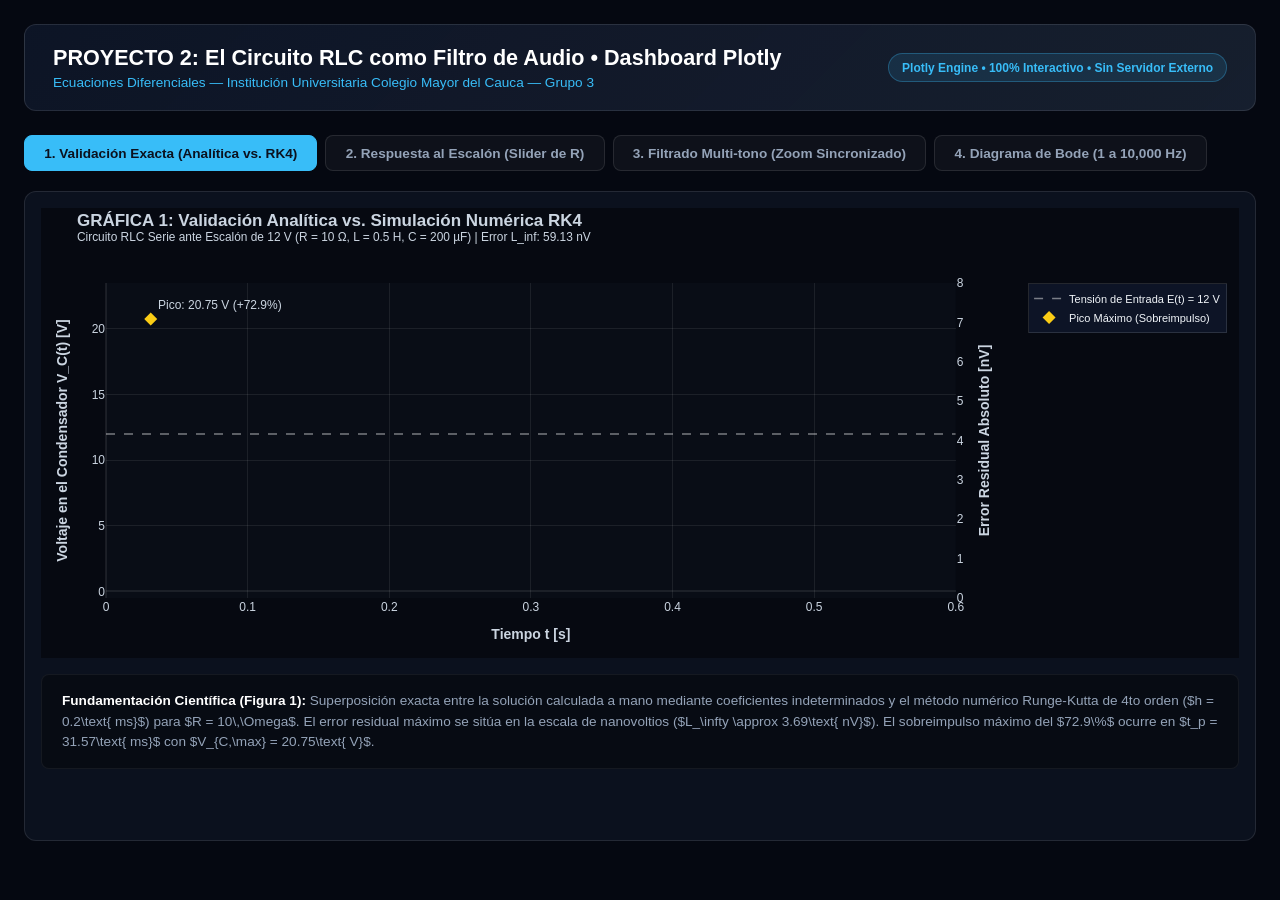
==== dashboard_interactivo_rlc.html @ c4933af8 "changes in project" ====
<!DOCTYPE html>
<html lang="es">
<head>
    <meta charset="UTF-8">
    <meta name="viewport" content="width=device-width, initial-scale=1.0">
    <title>Dashboard Científico Interactivo Plotly: Circuito RLC como Filtro de Audio</title>
    <script src="https://cdn.plot.ly/plotly-2.35.2.min.js"></script>
    <style>
        :root {
            --bg-body: #050811;
            --bg-card: #0b111e;
            --border-glass: rgba(255, 255, 255, 0.1);
            --accent-cyan: #38bdf8;
            --accent-emerald: #10b981;
            --text-main: #f8fafc;
            --text-muted: #94a3b8;
        }
        * { margin: 0; padding: 0; box-sizing: border-box; }
        body {
            font-family: 'Inter', -apple-system, BlinkMacSystemFont, 'Segoe UI', Roboto, sans-serif;
            background-color: var(--bg-body);
            color: var(--text-main);
            padding: 1.5rem;
            min-height: 100vh;
        }
        .header {
            max-width: 1300px;
            margin: 0 auto 1.5rem auto;
            padding: 1.25rem 1.75rem;
            background: linear-gradient(135deg, rgba(15, 23, 42, 0.85), rgba(30, 41, 59, 0.7));
            border: 1px solid var(--border-glass);
            border-radius: 12px;
            display: flex;
            justify-content: space-between;
            align-items: center;
            flex-wrap: wrap;
            gap: 1rem;
        }
        .title-box h1 { font-size: 1.35rem; color: #fff; margin-bottom: 0.25rem; font-weight: 800; }
        .title-box p { font-size: 0.85rem; color: var(--accent-cyan); }
        .badge-info {
            font-size: 0.75rem;
            padding: 0.4rem 0.8rem;
            background: rgba(56, 189, 248, 0.12);
            border: 1px solid rgba(56, 189, 248, 0.3);
            border-radius: 20px;
            color: var(--accent-cyan);
            font-weight: 600;
        }
        .nav-tabs {
            max-width: 1300px;
            margin: 0 auto 1.25rem auto;
            display: flex;
            gap: 0.5rem;
            flex-wrap: wrap;
        }
        .tab-btn {
            padding: 0.6rem 1.2rem;
            font-size: 0.85rem;
            font-weight: 600;
            color: var(--text-muted);
            background: rgba(255, 255, 255, 0.04);
            border: 1px solid var(--border-glass);
            border-radius: 8px;
            cursor: pointer;
            transition: all 0.2s ease;
        }
        .tab-btn:hover { color: #fff; background: rgba(255, 255, 255, 0.08); }
        .tab-btn.active {
            background: var(--accent-cyan);
            color: #0b111e;
            border-color: var(--accent-cyan);
            font-weight: 700;
        }
        .charts-container {
            max-width: 1300px;
            margin: 0 auto;
        }
        .chart-pane {
            display: none;
            background: var(--bg-card);
            border: 1px solid var(--border-glass);
            border-radius: 12px;
            padding: 1rem;
            min-height: 650px;
        }
        .chart-pane.active { display: block; }
        .caption-card {
            margin-top: 1rem;
            padding: 1rem 1.25rem;
            background: rgba(0, 0, 0, 0.35);
            border: 1px solid rgba(255, 255, 255, 0.06);
            border-radius: 8px;
            font-size: 0.85rem;
            color: var(--text-muted);
            line-height: 1.5;
        }
        .caption-card strong { color: #fff; }
    </style>
</head>
<body>

    <header class="header">
        <div class="title-box">
            <h1>PROYECTO 2: El Circuito RLC como Filtro de Audio • Dashboard Plotly</h1>
            <p>Ecuaciones Diferenciales — Institución Universitaria Colegio Mayor del Cauca — Grupo 3</p>
        </div>
        <div class="badge-info">
            Plotly Engine • 100% Interactivo • Sin Servidor Externo
        </div>
    </header>

    <div class="nav-tabs">
        <button class="tab-btn active" onclick="switchTab('fig1')">1. Validación Exacta (Analítica vs. RK4)</button>
        <button class="tab-btn" onclick="switchTab('fig2')">2. Respuesta al Escalón (Slider de R)</button>
        <button class="tab-btn" onclick="switchTab('fig3')">3. Filtrado Multi-tono (Zoom Sincronizado)</button>
        <button class="tab-btn" onclick="switchTab('fig4')">4. Diagrama de Bode (1 a 10,000 Hz)</button>
    </div>

    <main class="charts-container">
        <!-- Figura 1 -->
        <div id="pane-fig1" class="chart-pane active">
            <div style="height:100%; width:100%;">                            <div id="becf42d1-493b-47f9-82dd-9e0147169f91" class="plotly-graph-div" style="height:100%; width:100%;"></div>            <script>                window.PLOTLYENV=window.PLOTLYENV || {};                                if (document.getElementById("becf42d1-493b-47f9-82dd-9e0147169f91")) {                    Plotly.newPlot(                        "becf42d1-493b-47f9-82dd-9e0147169f91",                        [{"hovertemplate":"\u003cb\u003eAnal\u00edtica\u003c\u002fb\u003e: %{y:.4f} V\u003cextra\u003e\u003c\u002fextra\u003e","line":{"color":"#60a5fa","width":2.8},"mode":"lines","name":"Soluci\u00f3n Anal\u00edtica Exacta V_C(t)","x":{"dtype":"f8","bdata":"AAAAAAAAAAAsQxzr4jYqPyxDHOviNjo\u002fYTJVMCqpQz8sQxzr4jZKP\u002fyp8dJNYlA\u002fYTJVMCqpUz\u002fGuriNBvBWPyxDHOviNlo\u002fkst\u002fSL99XT\u002f8qfHSTWJgPy5uowG8BWI\u002fYTJVMCqpYz+U9gZfmExlP8a6uI0G8GY\u002f+X5qvHSTaD8sQxzr4jZqP18HzhlR2ms\u002fkst\u002fSL99bT\u002fEjzF3LSFvP\u002fyp8dJNYnA\u002fFYxK6gQ0cT8ubqMBvAVyP0hQ\u002fBhz13I\u002fYTJVMCqpcz96FK5H4Xp0P5T2Bl+YTHU\u002frdhfdk8edj\u002fGuriNBvB2P+CcEaW9wXc\u002f+X5qvHSTeD8TYcPTK2V5PyxDHOviNno\u002fRSV1ApoIez9fB84ZUdp7P3jpJjEIrHw\u002fkst\u002fSL99fT+rrdhfdk9+P8SPMXctIX8\u002f3nGKjuTyfz\u002f8qfHSTWKAPwgbnl4py4A\u002fFYxK6gQ0gT8i\u002ffZ14JyBPy5uowG8BYI\u002fO99PjZdugj9IUPwYc9eCP1TBqKROQIM\u002fYTJVMCqpgz9uowG8BRKEP3oUrkfheoQ\u002fh4Va07zjhD+U9gZfmEyFP6Bns+pztYU\u002frdhfdk8ehj+6SQwCK4eGP8a6uI0G8IY\u002f0ytlGeJYhz\u002fgnBGlvcGHP+0NvjCZKog\u002f+X5qvHSTiD8G8BZIUPyIPxNhw9MrZYk\u002fH9JvXwfOiT8sQxzr4jaKPzm0yHa+n4o\u002fRSV1ApoIiz9SliGOdXGLP18HzhlR2os\u002fa3h6pSxDjD946SYxCKyMP4Va07zjFI0\u002fkst\u002fSL99jT+ePCzUmuaNP6ut2F92T44\u002fuB6F61G4jj\u002fEjzF3LSGPP9EA3gIJio8\u002f3nGKjuTyjz91cRsN4C2QP\u002fyp8dJNYpA\u002fguLHmLuWkD8IG55eKcuQP49TdCSX\u002f5A\u002fFYxK6gQ0kT+bxCCwcmiRPyL99nXgnJE\u002fqDXNO07RkT8ubqMBvAWSP7WmeccpOpI\u002fO99PjZdukj\u002fBFyZTBaOSP0hQ\u002fBhz15I\u002fzojS3uALkz9UwaikTkCTP9v5fmq8dJM\u002fYTJVMCqpkz\u002fnaiv2l92TP26jAbwFEpQ\u002f9NvXgXNGlD96FK5H4XqUPwFNhA1Pr5Q\u002fh4Va07zjlD8NvjCZKhiVP5T2Bl+YTJU\u002fGi\u002fdJAaBlT+gZ7Pqc7WVPyegibDh6ZU\u002frdhfdk8elj8zETY8vVKWP7pJDAIrh5Y\u002fQILix5i7lj\u002fGuriNBvCWP03zjlN0JJc\u002f0ytlGeJYlz9aZDvfT42XP+CcEaW9wZc\u002fZtXnaiv2lz\u002ftDb4wmSqYP3NGlPYGX5g\u002f+X5qvHSTmD+At0CC4seYPwbwFkhQ\u002fJg\u002fjCjtDb4wmT8TYcPTK2WZP5mZmZmZmZk\u002fH9JvXwfOmT+mCkYldQKaPyxDHOviNpo\u002fsnvysFBrmj85tMh2vp+aP7\u002fsnjws1Jo\u002fRSV1ApoImz\u002fMXUvIBz2bP1KWIY51cZs\u002f2M73U+Olmz9fB84ZUdqbP+U\u002fpN++Dpw\u002fa3h6pSxDnD\u002fysFBrmnecP3jpJjEIrJw\u002f\u002fiH99nXgnD+FWtO84xSdPwuTqYJRSZ0\u002fkst\u002fSL99nT8YBFYOLbKdP548LNSa5p0\u002fJXUCmggbnj+rrdhfdk+ePzHmriXkg54\u002fuB6F61G4nj8+V1uxv+yeP8SPMXctIZ8\u002fS8gHPZtVnz\u002fRAN4CCYqfP1c5tMh2vp8\u002f3nGKjuTynz8yVTAqqROgP3VxGw3gLaA\u002fuI0G8BZIoD\u002f8qfHSTWKgPz\u002fG3LWEfKA\u002fguLHmLuWoD\u002fF\u002frJ78rCgPwgbnl4py6A\u002fSzeJQWDloD+PU3Qkl\u002f+gP9JvXwfOGaE\u002fFYxK6gQ0oT9YqDXNO06hP5vEILByaKE\u002f3uALk6mCoT8i\u002ffZ14JyhP2UZ4lgXt6E\u002fqDXNO07RoT\u002frUbgeheuhPy5uowG8BaI\u002fcYqO5PIfoj+1pnnHKTqiP\u002fjCZKpgVKI\u002fO99PjZduoj9++zpwzoiiP8EXJlMFo6I\u002fBDQRNjy9oj9IUPwYc9eiP4ts5\u002fup8aI\u002fzojS3uALoz8Rpb3BFyajP1TBqKROQKM\u002fl92Th4Vaoz\u002fb+X5qvHSjPx4Wak3zjqM\u002fYTJVMCqpoz+kTkATYcOjP+dqK\u002faX3aM\u002fK4cW2c73oz9uowG8BRKkP7G\u002f7J48LKQ\u002f9NvXgXNGpD83+MJkqmCkP3oUrkfheqQ\u002fvjCZKhiVpD8BTYQNT6+kP0Rpb\u002fCFyaQ\u002fh4Va07zjpD\u002fKoUW28\u002f2kPw2+MJkqGKU\u002fUdobfGEypT+U9gZfmEylP9cS8kHPZqU\u002fGi\u002fdJAaBpT9dS8gHPZulP6Bns+pztaU\u002f5IOezarPpT8noImw4emlP2q8dJMYBKY\u002frdhfdk8epj\u002fw9EpZhjimPzMRNjy9UqY\u002fdy0hH\u002fRspj+6SQwCK4emP\u002f1l9+RhoaY\u002fQILix5i7pj+Dns2qz9WmP8a6uI0G8KY\u002fCtejcD0Kpz9N845TdCSnP5APejarPqc\u002f0ytlGeJYpz8WSFD8GHOnP1pkO99Pjac\u002fnYAmwoanpz\u002fgnBGlvcGnPyO5\u002fIf026c\u002fZtXnaiv2pz+p8dJNYhCoP+0NvjCZKqg\u002fMCqpE9BEqD9zRpT2Bl+oP7Zif9k9eag\u002f+X5qvHSTqD88m1Wfq62oP4C3QILix6g\u002fw9MrZRniqD8G8BZIUPyoP0kMAiuHFqk\u002fjCjtDb4wqT\u002fPRNjw9EqpPxNhw9MrZak\u002fVn2utmJ\u002fqT+ZmZmZmZmpP9y1hHzQs6k\u002fH9JvXwfOqT9i7lpCPuipP6YKRiV1Aqo\u002f6SYxCKwcqj8sQxzr4jaqP29fB84ZUao\u002fsnvysFBrqj\u002f2l92Th4WqPzm0yHa+n6o\u002ffNCzWfW5qj+\u002f7J48LNSqPwIJih9j7qo\u002fRSV1ApoIqz+JQWDl0CKrP8xdS8gHPas\u002fD3o2qz5Xqz9SliGOdXGrP5WyDHGsi6s\u002f2M73U+Olqz8c6+I2GsCrP18HzhlR2qs\u002foiO5\u002fIf0qz\u002flP6Tfvg6sPyhcj8L1KKw\u002fa3h6pSxDrD+vlGWIY12sP\u002fKwUGuad6w\u002fNc07TtGRrD946SYxCKysP7sFEhQ\u002fxqw\u002f\u002fiH99nXgrD9CPujZrPqsP4Va07zjFK0\u002fyHa+nxovrT8Lk6mCUUmtP06vlGWIY60\u002fkst\u002fSL99rT\u002fV52or9petPxgEVg4tsq0\u002fWyBB8WPMrT+ePCzUmuatP+FYF7fRAK4\u002fJXUCmggbrj9oke18PzWuP6ut2F92T64\u002f7snDQq1prj8x5q4l5IOuP3QCmggbnq4\u002fuB6F61G4rj\u002f7OnDOiNKuPz5XW7G\u002f7K4\u002fgXNGlPYGrz\u002fEjzF3LSGvPwesHFpkO68\u002fS8gHPZtVrz+O5PIf0m+vP9EA3gIJiq8\u002fFB3J5T+krz9XObTIdr6vP5pVn6ut2K8\u002f3nGKjuTyrz8Qx7q4jQawPzJVMCqpE7A\u002fVOOlm8QgsD91cRsN4C2wP5f\u002fkH77OrA\u002fuI0G8BZIsD\u002faG3xhMlWwP\u002fyp8dJNYrA\u002fHThnRGlvsD8\u002fxty1hHywP2BUUiegibA\u002fguLHmLuWsD+jcD0K16OwP8X+snvysLA\u002f54wo7Q2+sD8IG55eKcuwPyqpE9BE2LA\u002fSzeJQWDlsD9txf6ye\u002fKwP49TdCSX\u002f7A\u002fsOHplbIMsT\u002fSb18HzhmxP\u002fP91HjpJrE\u002fFYxK6gQ0sT82GsBbIEGxP1ioNc07TrE\u002fejarPldbsT+bxCCwcmixP71SliGOdbE\u002f3uALk6mCsT8Ab4EExY+xPyL99nXgnLE\u002fQ4ts5\u002fupsT9lGeJYF7exP4anV8oyxLE\u002fqDXNO07RsT\u002fJw0Ktad6xP+tRuB6F67E\u002fDeAtkKD4sT8ubqMBvAWyP1D8GHPXErI\u002fcYqO5PIfsj+TGARWDi2yP7WmeccpOrI\u002f1jTvOEVHsj\u002f4wmSqYFSyPxlR2ht8YbI\u002fO99PjZdusj9dbcX+snuyP377OnDOiLI\u002foImw4emVsj\u002fBFyZTBaOyP+Olm8QgsLI\u002fBDQRNjy9sj8mwoanV8qyP0hQ\u002fBhz17I\u002fad5xio7ksj+LbOf7qfGyP6z6XG3F\u002frI\u002fzojS3uALsz\u002fwFkhQ\u002fBizPxGlvcEXJrM\u002fMzMzMzMzsz9UwaikTkCzP3ZPHhZqTbM\u002fl92Th4Vasz+5awn5oGezP9v5fmq8dLM\u002f\u002fIf029eBsz8eFmpN846zPz+k374OnLM\u002fYTJVMCqpsz+DwMqhRbazP6ROQBNhw7M\u002fxty1hHzQsz\u002fnaiv2l92zPwn5oGez6rM\u002fK4cW2c73sz9MFYxK6gS0P26jAbwFErQ\u002fjzF3LSEftD+xv+yePCy0P9JNYhBYObQ\u002f9NvXgXNGtD8Wak3zjlO0Pzf4wmSqYLQ\u002fWYY41sVttD96FK5H4Xq0P5yiI7n8h7Q\u002fvjCZKhiVtD\u002ffvg6cM6K0PwFNhA1Pr7Q\u002fItv5fmq8tD9EaW\u002fwhcm0P2X35GGh1rQ\u002fh4Va07zjtD+pE9BE2PC0P8qhRbbz\u002fbQ\u002f7C+7Jw8LtT8NvjCZKhi1Py9MpgpGJbU\u002fUdobfGEytT9yaJHtfD+1P5T2Bl+YTLU\u002ftYR80LNZtT\u002fXEvJBz2a1P\u002fmgZ7Pqc7U\u002fGi\u002fdJAaBtT88vVKWIY61P11LyAc9m7U\u002ff9k9eViotT+gZ7Pqc7W1P8L1KFyPwrU\u002f5IOezarPtT8FEhQ\u002fxty1PyegibDh6bU\u002fSC7\u002fIf32tT9qvHSTGAS2P4xK6gQ0EbY\u002frdhfdk8etj\u002fPZtXnaiu2P\u002fD0SlmGOLY\u002fEoPAyqFFtj8zETY8vVK2P1Wfq63YX7Y\u002fdy0hH\u002fRstj+Yu5aQD3q2P7pJDAIrh7Y\u002f29eBc0aUtj\u002f9ZffkYaG2Px\u002f0bFZ9rrY\u002fQILix5i7tj9iEFg5tMi2P4OezarP1bY\u002fpSxDHOvitj\u002fGuriNBvC2P+hILv8h\u002fbY\u002fCtejcD0Ktz8rZRniWBe3P03zjlN0JLc\u002fboEExY8xtz+QD3o2qz63P7Kd76fGS7c\u002f0ytlGeJYtz\u002f1udqK\u002fWW3PxZIUPwYc7c\u002fONbFbTSAtz9aZDvfT423P3vysFBrmrc\u002fnYAmwoantz++DpwzorS3P+CcEaW9wbc\u002fASuHFtnOtz8jufyH9Nu3P0VHcvkP6bc\u002fZtXnaiv2tz+IY13cRgO4P6nx0k1iELg\u002fy39Iv30duD\u002ftDb4wmSq4Pw6cM6K0N7g\u002fMCqpE9BEuD9RuB6F61G4P3NGlPYGX7g\u002flNQJaCJsuD+2Yn\u002fZPXm4P9jw9EpZhrg\u002f+X5qvHSTuD8bDeAtkKC4PzybVZ+rrbg\u002fXinLEMe6uD+At0CC4se4P6FFtvP91Lg\u002fw9MrZRniuD\u002fkYaHWNO+4PwbwFkhQ\u002fLg\u002fKH6MuWsJuT9JDAIrhxa5P2uad5yiI7k\u002fjCjtDb4wuT+utmJ\u002f2T25P89E2PD0Srk\u002f8dJNYhBYuT8TYcPTK2W5PzTvOEVHcrk\u002fVn2utmJ\u002fuT93CyQofoy5P5mZmZmZmbk\u002fuycPC7WmuT\u002fctYR80LO5P\u002f5D+u3rwLk\u002fH9JvXwfOuT9BYOXQItu5P2LuWkI+6Lk\u002fhHzQs1n1uT+mCkYldQK6P8eYu5aQD7o\u002f6SYxCKwcuj8KtaZ5xym6PyxDHOviNro\u002fTtGRXP5Duj9vXwfOGVG6P5HtfD81Xro\u002fsnvysFBruj\u002fUCWgibHi6P\u002faX3ZOHhbo\u002fFyZTBaOSuj85tMh2vp+6P1pCPujZrLo\u002ffNCzWfW5uj+dXinLEMe6P7\u002fsnjws1Lo\u002f4XoUrkfhuj8CCYofY+66PySX\u002f5B++7o\u002fRSV1ApoIuz9ns+pztRW7P4lBYOXQIrs\u002fqs\u002fVVuwvuz\u002fMXUvIBz27P+3rwDkjSrs\u002fD3o2qz5Xuz8wCKwcWmS7P1KWIY51cbs\u002fdCSX\u002f5B+uz+VsgxxrIu7P7dAguLHmLs\u002f2M73U+Oluz\u002f6XG3F\u002frK7Pxzr4jYawLs\u002fPXlYqDXNuz9fB84ZUdq7P4CVQ4ts57s\u002foiO5\u002fIf0uz\u002fEsS5uowG8P+U\u002fpN++Drw\u002fB84ZUdobvD8oXI\u002fC9Si8P0rqBDQRNrw\u002fa3h6pSxDvD+NBvAWSFC8P6+UZYhjXbw\u002f0CLb+X5qvD\u002fysFBrmne8PxM\u002fxty1hLw\u002fNc07TtGRvD9XW7G\u002f7J68P3jpJjEIrLw\u002fmnecoiO5vD+7BRIUP8a8P92Th4Va07w\u002f\u002fiH99nXgvD8gsHJoke28P0I+6Nms+rw\u002fY8xdS8gHvT+FWtO84xS9P6boSC7\u002fIb0\u002fyHa+nxovvT\u002fqBDQRNjy9PwuTqYJRSb0\u002fLSEf9GxWvT9Or5RliGO9P3A9CtejcL0\u002fkst\u002fSL99vT+zWfW52oq9P9Xnaiv2l70\u002f9nXgnBGlvT8YBFYOLbK9PzmSy39Iv70\u002fWyBB8WPMvT99rrZif9m9P548LNSa5r0\u002fwMqhRbbzvT\u002fhWBe30QC+PwPnjCjtDb4\u002fJXUCmggbvj9GA3gLJCi+P2iR7Xw\u002fNb4\u002fiR9j7lpCvj+rrdhfdk++P8w7TtGRXL4\u002f7snDQq1pvj8QWDm0yHa+PzHmriXkg74\u002fU3Qkl\u002f+Qvj90ApoIG56+P5aQD3o2q74\u002fuB6F61G4vj\u002fZrPpcbcW+P\u002fs6cM6I0r4\u002fHMnlP6Tfvj8+V1uxv+y+P1\u002fl0CLb+b4\u002fgXNGlPYGvz+jAbwFEhS\u002fP8SPMXctIb8\u002f5h2n6Eguvz8HrBxaZDu\u002fPyk6kst\u002fSL8\u002fS8gHPZtVvz9sVn2utmK\u002fP47k8h\u002fSb78\u002fr3Joke18vz\u002fRAN4CCYq\u002fP\u002fOOU3Qkl78\u002fFB3J5T+kvz82qz5XW7G\u002fP1c5tMh2vr8\u002feccpOpLLvz+aVZ+rrdi\u002fP7zjFB3J5b8\u002f3nGKjuTyvz\u002f\u002f\u002f\u002f\u002f\u002f\u002f\u002f+\u002fPxDHuriNBsA\u002fIY51cRsNwD8yVTAqqRPAP0Mc6+I2GsA\u002fVOOlm8QgwD9kqmBUUifAP3VxGw3gLcA\u002fhjjWxW00wD+X\u002f5B++zrAP6jGSzeJQcA\u002fuI0G8BZIwD\u002fJVMGopE7AP9obfGEyVcA\u002f6+I2GsBbwD\u002f8qfHSTWLAPwxxrIvbaMA\u002fHThnRGlvwD8u\u002fyH99nXAPz\u002fG3LWEfMA\u002fT42XbhKDwD9gVFInoInAP3EbDeAtkMA\u002fguLHmLuWwD+TqYJRSZ3AP6NwPQrXo8A\u002ftDf4wmSqwD\u002fF\u002frJ78rDAP9bFbTSAt8A\u002f54wo7Q2+wD\u002f3U+Olm8TAPwgbnl4py8A\u002fGeJYF7fRwD8qqRPQRNjAPztwzojS3sA\u002fSzeJQWDlwD9c\u002fkP67evAP23F\u002frJ78sA\u002ffoy5awn5wD+PU3Qkl\u002f\u002fAP58aL90kBsE\u002fsOHplbIMwT\u002fBqKROQBPBP9JvXwfOGcE\u002f4jYawFsgwT\u002fz\u002fdR46SbBPwTFjzF3LcE\u002fFYxK6gQ0wT8mUwWjkjrBPzYawFsgQcE\u002fR+F6FK5HwT9YqDXNO07BP2lv8IXJVME\u002fejarPldbwT+K\u002fWX35GHBP5vEILByaME\u002frIvbaABvwT+9UpYhjnXBP84ZUdobfME\u002f3uALk6mCwT\u002fvp8ZLN4nBPwBvgQTFj8E\u002fETY8vVKWwT8i\u002ffZ14JzBPzLEsS5uo8E\u002fQ4ts5\u002fupwT9UUiegibDBP2UZ4lgXt8E\u002fduCcEaW9wT+Gp1fKMsTBP5duEoPAysE\u002fqDXNO07RwT+5\u002fIf029fBP8nDQq1p3sE\u002f2or9ZffkwT\u002frUbgehevBP\u002fwYc9cS8sE\u002fDeAtkKD4wT8dp+hILv\u002fBPy5uowG8BcI\u002fPzVeukkMwj9Q\u002fBhz1xLCP2HD0ytlGcI\u002fcYqO5PIfwj+CUUmdgCbCP5MYBFYOLcI\u002fpN++Dpwzwj+1pnnHKTrCP8VtNIC3QMI\u002f1jTvOEVHwj\u002fn+6nx0k3CP\u002fjCZKpgVMI\u002fCYofY+5awj8ZUdobfGHCPyoYldQJaMI\u002fO99PjZduwj9MpgpGJXXCP11txf6ye8I\u002fbTSAt0CCwj9++zpwzojCP4\u002fC9Shcj8I\u002foImw4emVwj+wUGuad5zCP8EXJlMFo8I\u002f0t7gC5Opwj\u002fjpZvEILDCP\u002fRsVn2utsI\u002fBDQRNjy9wj8V+8vuycPCPybChqdXysI\u002fN4lBYOXQwj9IUPwYc9fCP1gXt9EA3sI\u002fad5xio7kwj96pSxDHOvCP4ts5\u002fup8cI\u002fnDOitDf4wj+s+lxtxf7CP73BFyZTBcM\u002fzojS3uALwz\u002ffT42XbhLDP\u002fAWSFD8GMM\u002fAN4CCYofwz8Rpb3BFybDPyJseHqlLMM\u002fMzMzMzMzwz9E+u3rwDnDP1TBqKROQMM\u002fZYhjXdxGwz92Tx4Wak3DP4cW2c73U8M\u002fl92Th4Vawz+opE5AE2HDP7lrCfmgZ8M\u002fyjLEsS5uwz\u002fb+X5qvHTDP+vAOSNKe8M\u002f\u002fIf029eBwz8NT6+UZYjDPx4Wak3zjsM\u002fL90kBoGVwz8\u002fpN++DpzDP1BrmnecosM\u002fYTJVMCqpwz9y+Q\u002fpt6\u002fDP4PAyqFFtsM\u002fk4eFWtO8wz+kTkATYcPDP7UV+8vuycM\u002fxty1hHzQwz\u002fXo3A9CtfDP+dqK\u002faX3cM\u002f+DHmriXkwz8J+aBns+rDPxrAWyBB8cM\u002fK4cW2c73wz87TtGRXP7DP0wVjErqBMQ\u002fXdxGA3gLxD9uowG8BRLEP35qvHSTGMQ\u002fjzF3LSEfxD+g+DHmriXEP7G\u002f7J48LMQ\u002fwoanV8oyxD\u002fSTWIQWDnEP+MUHcnlP8Q\u002f9NvXgXNGxD8Fo5I6AU3EPxZqTfOOU8Q\u002fJjEIrBxaxD83+MJkqmDEP0i\u002ffR04Z8Q\u002fWYY41sVtxD9qTfOOU3TEP3oUrkfhesQ\u002fi9toAG+BxD+coiO5\u002fIfEP61p3nGKjsQ\u002fvjCZKhiVxD\u002fO91PjpZvEP9++DpwzosQ\u002f8IXJVMGoxD8BTYQNT6\u002fEPxIUP8bctcQ\u002fItv5fmq8xD8zorQ3+MLEP0Rpb\u002fCFycQ\u002fVTAqqRPQxD9l9+RhodbEP3a+nxov3cQ\u002fh4Va07zjxD+YTBWMSurEP6kT0ETY8MQ\u002fudqK\u002fWX3xD\u002fKoUW28\u002f3EP9toAG+BBMU\u002f7C+7Jw8LxT\u002f99nXgnBHFPw2+MJkqGMU\u002fHoXrUbgexT8vTKYKRiXFP0ATYcPTK8U\u002fUdobfGEyxT9hodY07zjFP3Joke18P8U\u002fgy9MpgpGxT+U9gZfmEzFP6W9wRcmU8U\u002ftYR80LNZxT\u002fGSzeJQWDFP9cS8kHPZsU\u002f6Nms+lxtxT\u002f5oGez6nPFPwloImx4esU\u002fGi\u002fdJAaBxT8r9pfdk4fFPzy9UpYhjsU\u002fTIQNT6+UxT9dS8gHPZvFP24Sg8DKocU\u002ff9k9eVioxT+QoPgx5q7FP6Bns+pztcU\u002fsS5uowG8xT\u002fC9Shcj8LFP9O84xQdycU\u002f5IOezarPxT\u002f0SlmGONbFPwUSFD\u002fG3MU\u002fFtnO91PjxT8noImw4enFPzhnRGlv8MU\u002fSC7\u002fIf32xT9Z9bnaiv3FP2q8dJMYBMY\u002fe4MvTKYKxj+MSuoENBHGP5wRpb3BF8Y\u002frdhfdk8exj++nxov3STGP89m1edqK8Y\u002f4C2QoPgxxj\u002fw9EpZhjjGPwG8BRIUP8Y\u002fEoPAyqFFxj8jSnuDL0zGPzMRNjy9UsY\u002fRNjw9EpZxj9Vn6ut2F\u002fGP2ZmZmZmZsY\u002fdy0hH\u002fRsxj+H9NvXgXPGP5i7lpAPesY\u002fqYJRSZ2Axj+6SQwCK4fGP8sQx7q4jcY\u002f29eBc0aUxj\u002fsnjws1JrGP\u002f1l9+RhocY\u002fDi2yne+nxj8f9GxWfa7GPy+7Jw8LtcY\u002fQILix5i7xj9RSZ2AJsLGP2IQWDm0yMY\u002fc9cS8kHPxj+Dns2qz9XGP5RliGNd3MY\u002fpSxDHOvixj+28\u002f3UeOnGP8a6uI0G8MY\u002f14FzRpT2xj\u002foSC7\u002fIf3GP\u002fkP6bevA8c\u002fCtejcD0Kxz8anl4pyxDHPytlGeJYF8c\u002fPCzUmuYdxz9N845TdCTHP166SQwCK8c\u002fboEExY8xxz9\u002fSL99HTjHP5APejarPsc\u002fodY07zhFxz+yne+nxkvHP8JkqmBUUsc\u002f0ytlGeJYxz\u002fk8h\u002fSb1\u002fHP\u002fW52or9Zcc\u002fBoGVQ4tsxz8WSFD8GHPHPycPC7Wmecc\u002fONbFbTSAxz9JnYAmwobHP1pkO99Pjcc\u002faiv2l92Txz978rBQa5rHP4y5awn5oMc\u002fnYAmwoanxz+tR+F6FK7HP74OnDOitMc\u002fz9VW7C+7xz\u002fgnBGlvcHHP\u002fFjzF1LyMc\u002fASuHFtnOxz8S8kHPZtXHPyO5\u002fIf028c\u002fNIC3QILixz9FR3L5D+nHP1UOLbKd78c\u002fZtXnaiv2xz93nKIjufzHP4hjXdxGA8g\u002fmSoYldQJyD+p8dJNYhDIP7q4jQbwFsg\u002fy39Iv30dyD\u002fcRgN4CyTIP+0NvjCZKsg\u002f\u002fdR46SYxyD8OnDOitDfIPx9j7lpCPsg\u002fMCqpE9BEyD9B8WPMXUvIP1G4HoXrUcg\u002fYn\u002fZPXlYyD9zRpT2Bl\u002fIP4QNT6+UZcg\u002flNQJaCJsyD+lm8QgsHLIP7Zif9k9ecg\u002fxyk6kst\u002fyD\u002fY8PRKWYbIP+i3rwPnjMg\u002f+X5qvHSTyD8KRiV1AprIPxsN4C2QoMg\u002fLNSa5h2nyD88m1Wfq63IP01iEFg5tMg\u002fXinLEMe6yD9v8IXJVMHIP4C3QILix8g\u002fkH77OnDOyD+hRbbz\u002fdTIP7IMcayL28g\u002fw9MrZRniyD\u002fUmuYdp+jIP+RhodY078g\u002f9Shcj8L1yD8G8BZIUPzIPxe30QDeAsk\u002fKH6MuWsJyT84RUdy+Q\u002fJP0kMAiuHFsk\u002fWtO84xQdyT9rmnecoiPJP3thMlUwKsk\u002fjCjtDb4wyT+d76fGSzfJP662Yn\u002fZPck\u002fv30dOGdEyT\u002fPRNjw9ErJP+ALk6mCUck\u002f8dJNYhBYyT8Cmggbnl7JPxNhw9MrZck\u002fIyh+jLlryT807zhFR3LJP0W28\u002f3UeMk\u002fVn2utmJ\u002fyT9nRGlv8IXJP3cLJCh+jMk\u002fiNLe4AuTyT+ZmZmZmZnJP6pgVFInoMk\u002fuycPC7WmyT\u002fL7snDQq3JP9y1hHzQs8k\u002f7Xw\u002fNV66yT\u002f+Q\u002frt68DJPw8LtaZ5x8k\u002fH9JvXwfOyT8wmSoYldTJP0Fg5dAi28k\u002fUiegibDhyT9i7lpCPujJP3O1FfvL7sk\u002fhHzQs1n1yT+VQ4ts5\u002fvJP6YKRiV1Aso\u002fttEA3gIJyj\u002fHmLuWkA\u002fKP9hfdk8eFso\u002f6SYxCKwcyj\u002f67evAOSPKPwq1pnnHKco\u002fG3xhMlUwyj8sQxzr4jbKPz0K16NwPco\u002fTtGRXP5Dyj9emEwVjErKP29fB84ZUco\u002fgCbChqdXyj+R7Xw\u002fNV7KP6K0N\u002fjCZMo\u002fsnvysFBryj\u002fDQq1p3nHKP9QJaCJseMo\u002f5dAi2\u002fl+yj\u002f2l92Th4XKPwZfmEwVjMo\u002fFyZTBaOSyj8o7Q2+MJnKPzm0yHa+n8o\u002fSXuDL0ymyj9aQj7o2azKP2sJ+aBns8o\u002ffNCzWfW5yj+Nl24Sg8DKP51eKcsQx8o\u002friXkg57Nyj+\u002f7J48LNTKP9CzWfW52so\u002f4XoUrkfhyj\u002fxQc9m1efKPwIJih9j7so\u002fE9BE2PD0yj8kl\u002f+QfvvKPzVeukkMAss\u002fRSV1ApoIyz9W7C+7Jw\u002fLP2ez6nO1Fcs\u002feHqlLEMcyz+JQWDl0CLLP5kIG55eKcs\u002fqs\u002fVVuwvyz+7lpAPejbLP8xdS8gHPcs\u002f3SQGgZVDyz\u002ft68A5I0rLP\u002f6ye\u002fKwUMs\u002fD3o2qz5Xyz8gQfFjzF3LPzAIrBxaZMs\u002fQc9m1edqyz9SliGOdXHLP2Nd3EYDeMs\u002fdCSX\u002f5B+yz+E61G4HoXLP5WyDHGsi8s\u002fpnnHKTqSyz+3QILix5jLP8gHPZtVn8s\u002f2M73U+Olyz\u002fplbIMcazLP\u002fpcbcX+sss\u002fCyQofoy5yz8c6+I2GsDLPyyyne+nxss\u002fPXlYqDXNyz9OQBNhw9PLP18HzhlR2ss\u002fcM6I0t7gyz+AlUOLbOfLP5Fc\u002fkP67cs\u002foiO5\u002fIf0yz+z6nO1FfvLP8SxLm6jAcw\u002f1HjpJjEIzD\u002flP6Tfvg7MP\u002fYGX5hMFcw\u002fB84ZUdobzD8XldQJaCLMPyhcj8L1KMw\u002fOSNKe4MvzD9K6gQ0ETbMP1uxv+yePMw\u002fa3h6pSxDzD98PzVeuknMP40G8BZIUMw\u002fns2qz9VWzD+vlGWIY13MP79bIEHxY8w\u002f0CLb+X5qzD\u002fh6ZWyDHHMP\u002fKwUGuad8w\u002fA3gLJCh+zD8TP8bctYTMPyQGgZVDi8w\u002fNc07TtGRzD9GlPYGX5jMP1dbsb\u002fsnsw\u002fZyJseHqlzD946SYxCKzMP4mw4emVssw\u002fmnecoiO5zD+rPldbsb\u002fMP7sFEhQ\u002fxsw\u002fzMzMzMzMzD\u002fdk4eFWtPMP+5aQj7o2cw\u002f\u002fiH99nXgzD8P6bevA+fMPyCwcmiR7cw\u002fMXctIR\u002f0zD9CPujZrPrMP1IFo5I6Ac0\u002fY8xdS8gHzT90kxgEVg7NP4Va07zjFM0\u002fliGOdXEbzT+m6Egu\u002fyHNP7evA+eMKM0\u002fyHa+nxovzT\u002fZPXlYqDXNP+oENBE2PM0\u002f+svuycNCzT8Lk6mCUUnNPxxaZDvfT80\u002fLSEf9GxWzT8+6Nms+lzNP06vlGWIY80\u002fX3ZPHhZqzT9wPQrXo3DNP4EExY8xd80\u002fkst\u002fSL99zT+ikjoBTYTNP7NZ9bnais0\u002fxCCwcmiRzT\u002fV52or9pfNP+WuJeSDns0\u002f9nXgnBGlzT8HPZtVn6vNPxgEVg4tss0\u002fKcsQx7q4zT85kst\u002fSL\u002fNP0pZhjjWxc0\u002fWyBB8WPMzT9s5\u002fup8dLNP32utmJ\u002f2c0\u002fjXVxGw3gzT+ePCzUmubNP68D54wo7c0\u002fwMqhRbbzzT\u002fRkVz+Q\u002frNP+FYF7fRAM4\u002f8h\u002fSb18Hzj8D54wo7Q3OPxSuR+F6FM4\u002fJXUCmggbzj81PL1SliHOP0YDeAskKM4\u002fV8oyxLEuzj9oke18PzXOP3hYqDXNO84\u002fiR9j7lpCzj+a5h2n6EjOP6ut2F92T84\u002fvHSTGARWzj\u002fMO07RkVzOP90CCYofY84\u002f7snDQq1pzj\u002f\u002fkH77OnDOPxBYObTIds4\u002fIB\u002f0bFZ9zj8x5q4l5IPOP0Ktad5xis4\u002fU3Qkl\u002f+Qzj9kO99PjZfOP3QCmggbns4\u002fhclUwaikzj+WkA96NqvOP6dXyjLEsc4\u002fuB6F61G4zj\u002fI5T+k377OP9ms+lxtxc4\u002f6nO1FfvLzj\u002f7OnDOiNLOPwwCK4cW2c4\u002fHMnlP6Tfzj8tkKD4MebOPz5XW7G\u002f7M4\u002fTx4Wak3zzj9f5dAi2\u002fnOP3Csi9toAM8\u002fgXNGlPYGzz+SOgFNhA3PP6MBvAUSFM8\u002fs8h2vp8azz\u002fEjzF3LSHPP9VW7C+7J88\u002f5h2n6Eguzz\u002f35GGh1jTPPwesHFpkO88\u002fGHPXEvJBzz8pOpLLf0jPPzoBTYQNT88\u002fS8gHPZtVzz9bj8L1KFzPP2xWfa62Ys8\u002ffR04Z0Rpzz+O5PIf0m\u002fPP5+rrdhfds8\u002fr3Joke18zz\u002fAOSNKe4PPP9EA3gIJis8\u002f4seYu5aQzz\u002fzjlN0JJfPPwNWDi2ync8\u002fFB3J5T+kzz8l5IOezarPPzarPldbsc8\u002fRnL5D+m3zz9XObTIdr7PP2gAb4EExc8\u002feccpOpLLzz+KjuTyH9LPP5pVn6ut2M8\u002fqxxaZDvfzz+84xQdyeXPP82qz9VW7M8\u002f3nGKjuTyzz\u002fuOEVHcvnPP\u002f\u002f\u002f\u002f\u002f\u002f\u002f\u002f88\u002fiGNd3EYD0D8Qx7q4jQbQP5kqGJXUCdA\u002fIY51cRsN0D+q8dJNYhDQPzJVMCqpE9A\u002furiNBvAW0D9DHOviNhrQP8t\u002fSL99HdA\u002fVOOlm8Qg0D\u002fcRgN4CyTQP2SqYFRSJ9A\u002f7Q2+MJkq0D91cRsN4C3QP\u002f7UeOkmMdA\u002fhjjWxW000D8OnDOitDfQP5f\u002fkH77OtA\u002fH2PuWkI+0D+oxks3iUHQPzAqqRPQRNA\u002fuI0G8BZI0D9B8WPMXUvQP8lUwaikTtA\u002fUrgehetR0D\u002faG3xhMlXQP2J\u002f2T15WNA\u002f6+I2GsBb0D9zRpT2Bl\u002fQP\u002fyp8dJNYtA\u002fhA1Pr5Rl0D8McayL22jQP5XUCWgibNA\u002fHThnRGlv0D+lm8QgsHLQPy7\u002fIf32ddA\u002ftmJ\u002f2T150D8\u002fxty1hHzQP8cpOpLLf9A\u002fT42XbhKD0D\u002fY8PRKWYbQP2BUUiegidA\u002f6bevA+eM0D9xGw3gLZDQP\u002fl+arx0k9A\u002fguLHmLuW0D8KRiV1AprQP5OpglFJndA\u002fGw3gLZCg0D+jcD0K16PQPyzUmuYdp9A\u002ftDf4wmSq0D89m1Wfq63QP8X+snvysNA\u002fTWIQWDm00D\u002fWxW00gLfQP14pyxDHutA\u002f54wo7Q2+0D9v8IXJVMHQP\u002fdT46WbxNA\u002fgLdAguLH0D8IG55eKcvQP5F++zpwztA\u002fGeJYF7fR0D+hRbbz\u002fdTQPyqpE9BE2NA\u002fsgxxrIvb0D87cM6I0t7QP8PTK2UZ4tA\u002fSzeJQWDl0D\u002fUmuYdp+jQP1z+Q\u002frt69A\u002f5WGh1jTv0D9txf6ye\u002fLQP\u002fUoXI\u002fC9dA\u002ffoy5awn50D8G8BZIUPzQP49TdCSX\u002f9A\u002fF7fRAN4C0T+fGi\u002fdJAbRPyh+jLlrCdE\u002fsOHplbIM0T85RUdy+Q\u002fRP8GopE5AE9E\u002fSQwCK4cW0T\u002fSb18HzhnRP1rTvOMUHdE\u002f4jYawFsg0T9rmnecoiPRP\u002fP91HjpJtE\u002ffGEyVTAq0T8ExY8xdy3RP4wo7Q2+MNE\u002fFYxK6gQ00T+d76fGSzfRPyZTBaOSOtE\u002frrZif9k90T82GsBbIEHRP799HThnRNE\u002fR+F6FK5H0T\u002fQRNjw9ErRP1ioNc07TtE\u002f4AuTqYJR0T9pb\u002fCFyVTRP\u002fHSTWIQWNE\u002fejarPldb0T8Cmggbnl7RP4r9ZffkYdE\u002fE2HD0ytl0T+bxCCwcmjRPyQofoy5a9E\u002frIvbaABv0T807zhFR3LRP71SliGOddE\u002fRbbz\u002fdR40T\u002fOGVHaG3zRP1Z9rrZif9E\u002f3uALk6mC0T9nRGlv8IXRP++nxks3idE\u002feAskKH6M0T8Ab4EExY\u002fRP4jS3uALk9E\u002fETY8vVKW0T+ZmZmZmZnRPyL99nXgnNE\u002fqmBUUieg0T8yxLEubqPRP7snDwu1ptE\u002fQ4ts5\u002fup0T\u002fM7snDQq3RP1RSJ6CJsNE\u002f3LWEfNCz0T9lGeJYF7fRP+18PzVeutE\u002fduCcEaW90T\u002f+Q\u002frt68DRP4anV8oyxNE\u002fDwu1pnnH0T+XbhKDwMrRPyDSb18HztE\u002fqDXNO07R0T8wmSoYldTRP7n8h\u002fTb19E\u002fQWDl0CLb0T\u002fJw0Ktad7RP1InoImw4dE\u002f2or9Zffk0T9j7lpCPujRP+tRuB6F69E\u002fc7UV+8vu0T\u002f8GHPXEvLRP4R80LNZ9dE\u002fDeAtkKD40T+VQ4ts5\u002fvRPx2n6Egu\u002f9E\u002fpgpGJXUC0j8ubqMBvAXSP7fRAN4CCdI\u002fPzVeukkM0j\u002fHmLuWkA\u002fSP1D8GHPXEtI\u002f2F92Tx4W0j9hw9MrZRnSP+kmMQisHNI\u002fcYqO5PIf0j\u002f67evAOSPSP4JRSZ2AJtI\u002fC7Wmeccp0j+TGARWDi3SPxt8YTJVMNI\u002fpN++Dpwz0j8sQxzr4jbSP7WmeccpOtI\u002fPQrXo3A90j\u002fFbTSAt0DSP07RkVz+Q9I\u002f1jTvOEVH0j9fmEwVjErSP+f7qfHSTdI\u002fb18HzhlR0j\u002f4wmSqYFTSP4AmwoanV9I\u002fCYofY+5a0j+R7Xw\u002fNV7SPxlR2ht8YdI\u002forQ3+MJk0j8qGJXUCWjSP7N78rBQa9I\u002fO99PjZdu0j\u002fDQq1p3nHSP0ymCkYlddI\u002f1AloImx40j9dbcX+snvSP+XQItv5ftI\u002fbTSAt0CC0j\u002f2l92Th4XSP377OnDOiNI\u002fB1+YTBWM0j+PwvUoXI\u002fSPxcmUwWjktI\u002foImw4emV0j8o7Q2+MJnSP7BQa5p3nNI\u002fObTIdr6f0j\u002fBFyZTBaPSP0p7gy9MptI\u002f0t7gC5Op0j9aQj7o2azSP+Olm8QgsNI\u002fawn5oGez0j\u002f0bFZ9rrbSP3zQs1n1udI\u002fBDQRNjy90j+Nl24Sg8DSPxX7y+7Jw9I\u002fnl4pyxDH0j8mwoanV8rSP64l5IOezdI\u002fN4lBYOXQ0j+\u002f7J48LNTSP0hQ\u002fBhz19I\u002f0LNZ9bna0j9YF7fRAN7SP+F6FK5H4dI\u002fad5xio7k0j\u002fyQc9m1efSP3qlLEMc69I\u002fAgmKH2Pu0j+LbOf7qfHSPxPQRNjw9NI\u002fnDOitDf40j8kl\u002f+QfvvSP6z6XG3F\u002ftI\u002fNV66SQwC0z+9wRcmUwXTP0YldQKaCNM\u002fzojS3uAL0z9W7C+7Jw\u002fTP99PjZduEtM\u002fZ7Pqc7UV0z\u002fwFkhQ\u002fBjTP3h6pSxDHNM\u002fAN4CCYof0z+JQWDl0CLTPxGlvcEXJtM\u002fmggbnl4p0z8ibHh6pSzTP6rP1VbsL9M\u002fMzMzMzMz0z+7lpAPejbTP0T67evAOdM\u002fzF1LyAc90z9UwaikTkDTP90kBoGVQ9M\u002fZYhjXdxG0z\u002fu68A5I0rTP3ZPHhZqTdM\u002f\u002frJ78rBQ0z+HFtnO91PTPw96Nqs+V9M\u002fl92Th4Va0z8gQfFjzF3TP6ikTkATYdM\u002fMQisHFpk0z+5awn5oGfTP0HPZtXnatM\u002fyjLEsS5u0z9SliGOdXHTP9v5fmq8dNM\u002fY13cRgN40z\u002frwDkjSnvTP3Qkl\u002f+QftM\u002f\u002fIf029eB0z+F61G4HoXTPw1Pr5RliNM\u002flbIMcayL0z8eFmpN847TP6Z5xyk6ktM\u002fL90kBoGV0z+3QILix5jTPz+k374OnNM\u002fyAc9m1Wf0z9Qa5p3nKLTP9nO91PjpdM\u002fYTJVMCqp0z\u002fplbIMcazTP3L5D+m3r9M\u002f+lxtxf6y0z+DwMqhRbbTPwskKH6MudM\u002fk4eFWtO80z8c6+I2GsDTP6ROQBNhw9M\u002fLbKd76fG0z+1FfvL7snTPz15WKg1zdM\u002fxty1hHzQ0z9OQBNhw9PTP9ejcD0K19M\u002fXwfOGVHa0z\u002fnaiv2l93TP3DOiNLe4NM\u002f+DHmriXk0z+BlUOLbOfTPwn5oGez6tM\u002fkVz+Q\u002frt0z8awFsgQfHTP6IjufyH9NM\u002fK4cW2c730z+z6nO1FfvTPztO0ZFc\u002ftM\u002fxLEubqMB1D9MFYxK6gTUP9R46SYxCNQ\u002fXdxGA3gL1D\u002flP6Tfvg7UP26jAbwFEtQ\u002f9gZfmEwV1D9+arx0kxjUPwfOGVHaG9Q\u002fjzF3LSEf1D8YldQJaCLUP6D4MeauJdQ\u002fKFyPwvUo1D+xv+yePCzUPzkjSnuDL9Q\u002fwoanV8oy1D9K6gQ0ETbUP9JNYhBYOdQ\u002fW7G\u002f7J481D\u002fjFB3J5T\u002fUP2x4eqUsQ9Q\u002f9NvXgXNG1D98PzVeuknUPwWjkjoBTdQ\u002fjQbwFkhQ1D8Wak3zjlPUP57Nqs\u002fVVtQ\u002fJjEIrBxa1D+vlGWIY13UPzf4wmSqYNQ\u002fwFsgQfFj1D9Iv30dOGfUP9Ai2\u002fl+atQ\u002fWYY41sVt1D\u002fh6ZWyDHHUP2pN845TdNQ\u002f8rBQa5p31D96FK5H4XrUPwN4CyQoftQ\u002fi9toAG+B1D8UP8bctYTUP5yiI7n8h9Q\u002fJAaBlUOL1D+tad5xio7UPzXNO07RkdQ\u002fvjCZKhiV1D9GlPYGX5jUP873U+Olm9Q\u002fV1uxv+ye1D\u002ffvg6cM6LUP2gibHh6pdQ\u002f8IXJVMGo1D946SYxCKzUPwFNhA1Pr9Q\u002fibDh6ZWy1D8SFD\u002fG3LXUP5p3nKIjudQ\u002fItv5fmq81D+rPldbsb\u002fUPzOitDf4wtQ\u002fuwUSFD\u002fG1D9EaW\u002fwhcnUP8zMzMzMzNQ\u002fVTAqqRPQ1D\u002fdk4eFWtPUP2X35GGh1tQ\u002f7lpCPujZ1D92vp8aL93UP\u002f8h\u002ffZ14NQ\u002fh4Va07zj1D8P6bevA+fUP5hMFYxK6tQ\u002fILByaJHt1D+pE9BE2PDUPzF3LSEf9NQ\u002fudqK\u002fWX31D9CPujZrPrUP8qhRbbz\u002fdQ\u002fUwWjkjoB1T\u002fbaABvgQTVP2PMXUvIB9U\u002f7C+7Jw8L1T90kxgEVg7VP\u002f32deCcEdU\u002fhVrTvOMU1T8NvjCZKhjVP5YhjnVxG9U\u002fHoXrUbge1T+n6Egu\u002fyHVPy9MpgpGJdU\u002ft68D54wo1T9AE2HD0yvVP8h2vp8aL9U\u002fUdobfGEy1T\u002fZPXlYqDXVP2Gh1jTvONU\u002f6gQ0ETY81T9yaJHtfD\u002fVP\u002fvL7snDQtU\u002fgy9MpgpG1T8Lk6mCUUnVP5T2Bl+YTNU\u002fHFpkO99P1T+lvcEXJlPVPy0hH\u002fRsVtU\u002ftYR80LNZ1T8+6Nms+lzVP8ZLN4lBYNU\u002fT6+UZYhj1T\u002fXEvJBz2bVP192Tx4WatU\u002f6Nms+lxt1T9wPQrXo3DVP\u002fmgZ7Pqc9U\u002fgQTFjzF31T8JaCJseHrVP5LLf0i\u002ffdU\u002fGi\u002fdJAaB1T+ikjoBTYTVPyv2l92Th9U\u002fs1n1udqK1T88vVKWIY7VP8QgsHJokdU\u002fTIQNT6+U1T\u002fV52or9pfVP11LyAc9m9U\u002f5q4l5IOe1T9uEoPAyqHVP\u002fZ14JwRpdU\u002ff9k9eVio1T8HPZtVn6vVP5Cg+DHmrtU\u002fGARWDi2y1T+gZ7Pqc7XVPynLEMe6uNU\u002fsS5uowG81T86kst\u002fSL\u002fVP8L1KFyPwtU\u002fSlmGONbF1T\u002fTvOMUHcnVP1sgQfFjzNU\u002f5IOezarP1T9s5\u002fup8dLVP\u002fRKWYY41tU\u002ffa62Yn\u002fZ1T8FEhQ\u002fxtzVP451cRsN4NU\u002fFtnO91Pj1T+ePCzUmubVPyegibDh6dU\u002frwPnjCjt1T84Z0Rpb\u002fDVP8DKoUW289U\u002fSC7\u002fIf321T\u002fRkVz+Q\u002frVP1n1udqK\u002fdU\u002f4lgXt9EA1j9qvHSTGATWP\u002fIf0m9fB9Y\u002fe4MvTKYK1j8D54wo7Q3WP4xK6gQ0EdY\u002fFK5H4XoU1j+cEaW9wRfWPyV1ApoIG9Y\u002frdhfdk8e1j82PL1SliHWP76fGi\u002fdJNY\u002fRgN4CyQo1j\u002fPZtXnaivWP1fKMsSxLtY\u002f4C2QoPgx1j9oke18PzXWP\u002fD0SlmGONY\u002feVioNc071j8BvAUSFD\u002fWP4kfY+5aQtY\u002fEoPAyqFF1j+a5h2n6EjWPyNKe4MvTNY\u002fq63YX3ZP1j8zETY8vVLWP7x0kxgEVtY\u002fRNjw9EpZ1j\u002fNO07RkVzWP1Wfq63YX9Y\u002f3QIJih9j1j9mZmZmZmbWP+7Jw0KtadY\u002fdy0hH\u002fRs1j\u002f\u002fkH77OnDWP4f029eBc9Y\u002fEFg5tMh21j+Yu5aQD3rWPyEf9GxWfdY\u002fqYJRSZ2A1j8x5q4l5IPWP7pJDAIrh9Y\u002fQq1p3nGK1j\u002fLEMe6uI3WP1N0JJf\u002fkNY\u002f29eBc0aU1j9kO99PjZfWP+yePCzUmtY\u002fdQKaCBue1j\u002f9ZffkYaHWP4XJVMGopNY\u002fDi2yne+n1j+WkA96NqvWPx\u002f0bFZ9rtY\u002fp1fKMsSx1j8vuycPC7XWP7gehetRuNY\u002fQILix5i71j\u002fJ5T+k377WP1FJnYAmwtY\u002f2az6XG3F1j9iEFg5tMjWP+pztRX7y9Y\u002fc9cS8kHP1j\u002f7OnDOiNLWP4OezarP1dY\u002fDAIrhxbZ1j+UZYhjXdzWPx3J5T+k39Y\u002fpSxDHOvi1j8tkKD4MebWP7bz\u002fdR46dY\u002fPldbsb\u002fs1j\u002fGuriNBvDWP08eFmpN89Y\u002f14FzRpT21j9g5dAi2\u002fnWP+hILv8h\u002fdY\u002fcKyL22gA1z\u002f5D+m3rwPXP4FzRpT2Btc\u002fCtejcD0K1z+SOgFNhA3XPxqeXinLENc\u002fowG8BRIU1z8rZRniWBfXP7TIdr6fGtc\u002fPCzUmuYd1z\u002fEjzF3LSHXP03zjlN0JNc\u002f1VbsL7sn1z9eukkMAivXP+Ydp+hILtc\u002fboEExY8x1z\u002f35GGh1jTXP39Iv30dONc\u002fCKwcWmQ71z+QD3o2qz7XPxhz1xLyQdc\u002fodY07zhF1z8pOpLLf0jXP7Kd76fGS9c\u002fOgFNhA1P1z\u002fCZKpgVFLXP0vIBz2bVdc\u002f0ytlGeJY1z9cj8L1KFzXP+TyH9JvX9c\u002fbFZ9rrZi1z\u002f1udqK\u002fWXXP30dOGdEadc\u002fBoGVQ4ts1z+O5PIf0m\u002fXPxZIUPwYc9c\u002fn6ut2F921z8nDwu1pnnXP7ByaJHtfNc\u002fONbFbTSA1z\u002fAOSNKe4PXP0mdgCbChtc\u002f0QDeAgmK1z9aZDvfT43XP+LHmLuWkNc\u002faiv2l92T1z\u002fzjlN0JJfXP3vysFBrmtc\u002fBFYOLbKd1z+MuWsJ+aDXPxQdyeU\u002fpNc\u002fnYAmwoan1z8l5IOezarXP61H4XoUrtc\u002fNqs+V1ux1z++DpwzorTXP0dy+Q\u002fpt9c\u002fz9VW7C+71z9XObTIdr7XP+CcEaW9wdc\u002faABvgQTF1z\u002fxY8xdS8jXP3nHKTqSy9c\u002fASuHFtnO1z+KjuTyH9LXPxLyQc9m1dc\u002fm1Wfq63Y1z8jufyH9NvXP6scWmQ739c\u002fNIC3QILi1z+84xQdyeXXP0VHcvkP6dc\u002fzarP1Vbs1z9VDi2yne\u002fXP95xio7k8tc\u002fZtXnaiv21z\u002fvOEVHcvnXP3ecoiO5\u002fNc\u002f\u002f\u002f\u002f\u002f\u002f\u002f\u002f\u002f1z+IY13cRgPYPxDHuriNBtg\u002fmSoYldQJ2D8hjnVxGw3YP6nx0k1iENg\u002fMlUwKqkT2D+6uI0G8BbYP0Mc6+I2Gtg\u002fy39Iv30d2D9T46WbxCDYP9xGA3gLJNg\u002fZKpgVFIn2D\u002ftDb4wmSrYP3VxGw3gLdg\u002f\u002fdR46SYx2D+GONbFbTTYPw6cM6K0N9g\u002fl\u002f+Qfvs62D8fY+5aQj7YP6fGSzeJQdg\u002fMCqpE9BE2D+4jQbwFkjYP0HxY8xdS9g\u002fyVTBqKRO2D9RuB6F61HYP9obfGEyVdg\u002fYn\u002fZPXlY2D\u002fr4jYawFvYP3NGlPYGX9g\u002f+6nx0k1i2D+EDU+vlGXYPwxxrIvbaNg\u002flNQJaCJs2D8dOGdEaW\u002fYP6WbxCCwctg\u002fLv8h\u002ffZ12D+2Yn\u002fZPXnYPz7G3LWEfNg\u002fxyk6kst\u002f2D9PjZduEoPYP9jw9EpZhtg\u002fYFRSJ6CJ2D\u002fot68D54zYP3EbDeAtkNg\u002f+X5qvHST2D+C4seYu5bYPwpGJXUCmtg\u002fkqmCUUmd2D8bDeAtkKDYP6NwPQrXo9g\u002fLNSa5h2n2D+0N\u002fjCZKrYPzybVZ+rrdg\u002fxf6ye\u002fKw2D9NYhBYObTYP9bFbTSAt9g\u002fXinLEMe62D\u002fmjCjtDb7YP2\u002fwhclUwdg\u002f91PjpZvE2D+At0CC4sfYPwgbnl4py9g\u002fkH77OnDO2D8Z4lgXt9HYP6FFtvP91Ng\u002fKqkT0ETY2D+yDHGsi9vYPzpwzojS3tg\u002fw9MrZRni2D9LN4lBYOXYP9Sa5h2n6Ng\u002fXP5D+u3r2D\u002fkYaHWNO\u002fYP23F\u002frJ78tg\u002f9Shcj8L12D9+jLlrCfnYPwbwFkhQ\u002fNg\u002fjlN0JJf\u002f2D8Xt9EA3gLZP58aL90kBtk\u002fKH6MuWsJ2T+w4emVsgzZPzhFR3L5D9k\u002fwaikTkAT2T9JDAIrhxbZP9JvXwfOGdk\u002fWtO84xQd2T\u002fiNhrAWyDZP2uad5yiI9k\u002f8\u002f3UeOkm2T97YTJVMCrZPwTFjzF3Ldk\u002fjCjtDb4w2T8VjErqBDTZP53vp8ZLN9k\u002fJVMFo5I62T+utmJ\u002f2T3ZPzYawFsgQdk\u002fv30dOGdE2T9H4XoUrkfZP89E2PD0Stk\u002fWKg1zTtO2T\u002fgC5OpglHZP2lv8IXJVNk\u002f8dJNYhBY2T95Nqs+V1vZPwKaCBueXtk\u002fiv1l9+Rh2T8TYcPTK2XZP5vEILByaNk\u002fIyh+jLlr2T+si9toAG\u002fZPzTvOEVHctk\u002fvVKWIY512T9FtvP91HjZP80ZUdobfNk\u002fVn2utmJ\u002f2T\u002fe4AuTqYLZP2dEaW\u002fwhdk\u002f76fGSzeJ2T93CyQofozZPwBvgQTFj9k\u002fiNLe4AuT2T8RNjy9UpbZP5mZmZmZmdk\u002fIf32deCc2T+qYFRSJ6DZPzLEsS5uo9k\u002fuycPC7Wm2T9Di2zn+6nZP8vuycNCrdk\u002fVFInoImw2T\u002fctYR80LPZP2UZ4lgXt9k\u002f7Xw\u002fNV662T914JwRpb3ZP\u002f5D+u3rwNk\u002fhqdXyjLE2T8PC7WmecfZP5duEoPAytk\u002fH9JvXwfO2T+oNc07TtHZPzCZKhiV1Nk\u002fufyH9NvX2T9BYOXQItvZP8nDQq1p3tk\u002fUiegibDh2T\u002faiv1l9+TZP2LuWkI+6Nk\u002f61G4HoXr2T9ztRX7y+7ZP\u002fwYc9cS8tk\u002fhHzQs1n12T8M4C2QoPjZP5VDi2zn+9k\u002fHafoSC7\u002f2T+mCkYldQLaPy5uowG8Bdo\u002fttEA3gIJ2j8\u002fNV66SQzaP8eYu5aQD9o\u002fUPwYc9cS2j\u002fYX3ZPHhbaP2DD0ytlGdo\u002f6SYxCKwc2j9xio7k8h\u002faP\u002frt68A5I9o\u002fglFJnYAm2j8KtaZ5xynaP5MYBFYOLdo\u002fG3xhMlUw2j+k374OnDPaPyxDHOviNto\u002ftKZ5xyk62j89CtejcD3aP8VtNIC3QNo\u002fTtGRXP5D2j\u002fWNO84RUfaP16YTBWMSto\u002f5\u002fup8dJN2j9vXwfOGVHaP\u002fjCZKpgVNo\u002fgCbChqdX2j8Iih9j7lraP5HtfD81Xto\u002fGVHaG3xh2j+itDf4wmTaPyoYldQJaNo\u002fsnvysFBr2j8730+Nl27aP8NCrWnecdo\u002fTKYKRiV12j\u002fUCWgibHjaP1xtxf6ye9o\u002f5dAi2\u002fl+2j9tNIC3QILaP\u002faX3ZOHhdo\u002ffvs6cM6I2j8GX5hMFYzaP4\u002fC9Shcj9o\u002fFyZTBaOS2j+fibDh6ZXaPyjtDb4wmdo\u002fsFBrmnec2j85tMh2vp\u002faP8EXJlMFo9o\u002fSXuDL0ym2j\u002fS3uALk6naP1pCPujZrNo\u002f46WbxCCw2j9rCfmgZ7PaP\u002fNsVn2utto\u002ffNCzWfW52j8ENBE2PL3aP42XbhKDwNo\u002fFfvL7snD2j+dXinLEMfaPybChqdXyto\u002friXkg57N2j83iUFg5dDaP7\u002fsnjws1No\u002fR1D8GHPX2j\u002fQs1n1udraP1gXt9EA3to\u002f4XoUrkfh2j9p3nGKjuTaP\u002fFBz2bV59o\u002feqUsQxzr2j8CCYofY+7aP4ts5\u002fup8do\u002fE9BE2PD02j+bM6K0N\u002fjaPySX\u002f5B++9o\u002frPpcbcX+2j81XrpJDALbP73BFyZTBds\u002fRSV1ApoI2z\u002fOiNLe4AvbP1bsL7snD9s\u002f30+Nl24S2z9ns+pztRXbP+8WSFD8GNs\u002feHqlLEMc2z8A3gIJih\u002fbP4lBYOXQIts\u002fEaW9wRcm2z+ZCBueXinbPyJseHqlLNs\u002fqs\u002fVVuwv2z8zMzMzMzPbP7uWkA96Nts\u002fQ\u002frt68A52z\u002fMXUvIBz3bP1TBqKROQNs\u002f3SQGgZVD2z9liGNd3EbbP+3rwDkjSts\u002fdk8eFmpN2z\u002f+snvysFDbP4YW2c73U9s\u002fD3o2qz5X2z+X3ZOHhVrbPyBB8WPMXds\u002fqKROQBNh2z8wCKwcWmTbP7lrCfmgZ9s\u002fQc9m1edq2z\u002fKMsSxLm7bP1KWIY51cds\u002f2vl+arx02z9jXdxGA3jbP+vAOSNKe9s\u002fdCSX\u002f5B+2z\u002f8h\u002fTb14HbP4TrUbgehds\u002fDU+vlGWI2z+VsgxxrIvbPx4Wak3zjts\u002fpnnHKTqS2z8u3SQGgZXbP7dAguLHmNs\u002fP6Tfvg6c2z\u002fIBz2bVZ\u002fbP1Brmnecots\u002f2M73U+Ol2z9hMlUwKqnbP+mVsgxxrNs\u002fcvkP6bev2z\u002f6XG3F\u002frLbP4LAyqFFtts\u002fCyQofoy52z+Th4Va07zbPxzr4jYawNs\u002fpE5AE2HD2z8ssp3vp8bbP7UV+8vuyds\u002fPXlYqDXN2z\u002fG3LWEfNDbP05AE2HD09s\u002f1qNwPQrX2z9fB84ZUdrbP+dqK\u002faX3ds\u002fcM6I0t7g2z\u002f4MeauJeTbP4CVQ4ts59s\u002fCfmgZ7Pq2z+RXP5D+u3bPxrAWyBB8ds\u002foiO5\u002fIf02z8qhxbZzvfbP7Pqc7UV+9s\u002fO07RkVz+2z\u002fEsS5uowHcP0wVjErqBNw\u002f1HjpJjEI3D9d3EYDeAvcP+U\u002fpN++Dtw\u002fbaMBvAUS3D\u002f2Bl+YTBXcP35qvHSTGNw\u002fB84ZUdob3D+PMXctIR\u002fcPxeV1AloItw\u002foPgx5q4l3D8oXI\u002fC9SjcP7G\u002f7J48LNw\u002fOSNKe4Mv3D\u002fBhqdXyjLcP0rqBDQRNtw\u002f0k1iEFg53D9bsb\u002fsnjzcP+MUHcnlP9w\u002fa3h6pSxD3D\u002f029eBc0bcP3w\u002fNV66Sdw\u002fBaOSOgFN3D+NBvAWSFDcPxVqTfOOU9w\u002fns2qz9VW3D8mMQisHFrcP6+UZYhjXdw\u002fN\u002fjCZKpg3D+\u002fWyBB8WPcP0i\u002ffR04Z9w\u002f0CLb+X5q3D9ZhjjWxW3cP+HplbIMcdw\u002faU3zjlN03D\u002fysFBrmnfcP3oUrkfhetw\u002fA3gLJCh+3D+L22gAb4HcPxM\u002fxty1hNw\u002fnKIjufyH3D8kBoGVQ4vcP61p3nGKjtw\u002fNc07TtGR3D+9MJkqGJXcP0aU9gZfmNw\u002fzvdT46Wb3D9XW7G\u002f7J7cP9++Dpwzotw\u002fZyJseHql3D\u002fwhclUwajcP3jpJjEIrNw\u002fAU2EDU+v3D+JsOHplbLcPxEUP8bctdw\u002fmnecoiO53D8i2\u002fl+arzcP6s+V1uxv9w\u002fM6K0N\u002fjC3D+7BRIUP8bcP0Rpb\u002fCFydw\u002fzMzMzMzM3D9UMCqpE9DcP92Th4Va09w\u002fZffkYaHW3D\u002fuWkI+6NncP3a+nxov3dw\u002f\u002fiH99nXg3D+HhVrTvOPcPw\u002fpt68D59w\u002fmEwVjErq3D8gsHJoke3cP6gT0ETY8Nw\u002fMXctIR\u002f03D+52or9ZffcP0I+6Nms+tw\u002fyqFFtvP93D9SBaOSOgHdP9toAG+BBN0\u002fY8xdS8gH3T\u002fsL7snDwvdP3STGARWDt0\u002f\u002fPZ14JwR3T+FWtO84xTdPw2+MJkqGN0\u002fliGOdXEb3T8ehetRuB7dP6boSC7\u002fId0\u002fL0ymCkYl3T+3rwPnjCjdP0ATYcPTK90\u002fyHa+nxov3T9Q2ht8YTLdP9k9eVioNd0\u002fYaHWNO843T\u002fqBDQRNjzdP3Joke18P90\u002f+svuycNC3T+DL0ymCkbdPwuTqYJRSd0\u002flPYGX5hM3T8cWmQ730\u002fdP6S9wRcmU90\u002fLSEf9GxW3T+1hHzQs1ndPz7o2az6XN0\u002fxks3iUFg3T9Or5RliGPdP9cS8kHPZt0\u002fX3ZPHhZq3T\u002fo2az6XG3dP3A9CtejcN0\u002f+KBns+pz3T+BBMWPMXfdPwloImx4et0\u002fkst\u002fSL993T8aL90kBoHdP6KSOgFNhN0\u002fK\u002faX3ZOH3T+zWfW52ordPzu9UpYhjt0\u002fxCCwcmiR3T9MhA1Pr5TdP9Xnaiv2l90\u002fXUvIBz2b3T\u002flriXkg57dP24Sg8DKod0\u002f9nXgnBGl3T9\u002f2T15WKjdPwc9m1Wfq90\u002fj6D4Meau3T8YBFYOLbLdP6Bns+pztd0\u002fKcsQx7q43T+xLm6jAbzdPzmSy39Iv90\u002fwvUoXI\u002fC3T9KWYY41sXdP9O84xQdyd0\u002fWyBB8WPM3T\u002fjg57Nqs\u002fdP2zn+6nx0t0\u002f9EpZhjjW3T99rrZif9ndPwUSFD\u002fG3N0\u002fjXVxGw3g3T8W2c73U+PdP548LNSa5t0\u002fJ6CJsOHp3T+vA+eMKO3dPzdnRGlv8N0\u002fwMqhRbbz3T9ILv8h\u002ffbdP9GRXP5D+t0\u002fWfW52or93T\u002fhWBe30QDeP2q8dJMYBN4\u002f8h\u002fSb18H3j97gy9MpgrePwPnjCjtDd4\u002fi0rqBDQR3j8UrkfhehTeP5wRpb3BF94\u002fJXUCmggb3j+t2F92Tx7ePzU8vVKWId4\u002fvp8aL90k3j9GA3gLJCjeP89m1edqK94\u002fV8oyxLEu3j\u002ffLZCg+DHeP2iR7Xw\u002fNd4\u002f8PRKWYY43j94WKg1zTvePwG8BRIUP94\u002fiR9j7lpC3j8Sg8DKoUXeP5rmHafoSN4\u002fIkp7gy9M3j+rrdhfdk\u002fePzMRNjy9Ut4\u002fvHSTGARW3j9E2PD0SlneP8w7TtGRXN4\u002fVZ+rrdhf3j\u002fdAgmKH2PeP2ZmZmZmZt4\u002f7snDQq1p3j92LSEf9GzeP\u002f+Qfvs6cN4\u002fh\u002fTb14Fz3j8QWDm0yHbeP5i7lpAPet4\u002fIB\u002f0bFZ93j+pglFJnYDePzHmriXkg94\u002fukkMAiuH3j9CrWnecYreP8oQx7q4jd4\u002fU3Qkl\u002f+Q3j\u002fb14FzRpTeP2Q730+Nl94\u002f7J48LNSa3j90ApoIG57eP\u002f1l9+Rhod4\u002fhclUwaik3j8OLbKd76feP5aQD3o2q94\u002fHvRsVn2u3j+nV8oyxLHePy+7Jw8Ltd4\u002fuB6F61G43j9AguLHmLveP8jlP6Tfvt4\u002fUUmdgCbC3j\u002fZrPpcbcXeP2IQWDm0yN4\u002f6nO1FfvL3j9y1xLyQc\u002feP\u002fs6cM6I0t4\u002fg57Nqs\u002fV3j8MAiuHFtneP5RliGNd3N4\u002fHMnlP6Tf3j+lLEMc6+LePy2QoPgx5t4\u002ftvP91Hjp3j8+V1uxv+zeP8a6uI0G8N4\u002fTx4Wak3z3j\u002fXgXNGlPbeP1\u002fl0CLb+d4\u002f6Egu\u002fyH93j9wrIvbaADfP\u002fkP6bevA98\u002fgXNGlPYG3z8J16NwPQrfP5I6AU2EDd8\u002fGp5eKcsQ3z+jAbwFEhTfPytlGeJYF98\u002fs8h2vp8a3z88LNSa5h3fP8SPMXctId8\u002fTfOOU3Qk3z\u002fVVuwvuyffP126SQwCK98\u002f5h2n6Egu3z9ugQTFjzHfP\u002ffkYaHWNN8\u002ff0i\u002ffR043z8HrBxaZDvfP5APejarPt8\u002fGHPXEvJB3z+h1jTvOEXfPyk6kst\u002fSN8\u002fsZ3vp8ZL3z86AU2EDU\u002ffP8JkqmBUUt8\u002fS8gHPZtV3z\u002fTK2UZ4ljfP1uPwvUoXN8\u002f5PIf0m9f3z9sVn2utmLfP\u002fW52or9Zd8\u002ffR04Z0Rp3z8FgZVDi2zfP47k8h\u002fSb98\u002fFkhQ\u002fBhz3z+fq63YX3bfPycPC7Wmed8\u002fr3Joke183z841sVtNIDfP8A5I0p7g98\u002fSZ2AJsKG3z\u002fRAN4CCYrfP1lkO99Pjd8\u002f4seYu5aQ3z9qK\u002faX3ZPfP\u002fOOU3Qkl98\u002fe\u002fKwUGua3z8DVg4tsp3fP4y5awn5oN8\u002fFB3J5T+k3z+dgCbChqffPyXkg57Nqt8\u002frUfhehSu3z82qz5XW7HfP74OnDOitN8\u002fRnL5D+m33z\u002fP1VbsL7vfP1c5tMh2vt8\u002f4JwRpb3B3z9oAG+BBMXfP\u002fBjzF1LyN8\u002feccpOpLL3z8BK4cW2c7fP4qO5PIf0t8\u002fEvJBz2bV3z+aVZ+rrdjfPyO5\u002fIf0298\u002fqxxaZDvf3z80gLdAguLfP7zjFB3J5d8\u002fREdy+Q\u002fp3z\u002fNqs\u002fVVuzfP1UOLbKd798\u002f3nGKjuTy3z9m1edqK\u002fbfP+44RUdy+d8\u002fd5yiI7n83z\u002f\u002f\u002f\u002f\u002f\u002f\u002f\u002f\u002ffP8SxLm6jAeA\u002fiGNd3EYD4D9MFYxK6gTgPxDHuriNBuA\u002f1XjpJjEI4D+ZKhiV1AngP13cRgN4C+A\u002fIY51cRsN4D\u002flP6Tfvg7gP6rx0k1iEOA\u002fbqMBvAUS4D8yVTAqqRPgP\u002fYGX5hMFeA\u002furiNBvAW4D9\u002farx0kxjgP0Mc6+I2GuA\u002fB84ZUdob4D\u002fLf0i\u002ffR3gP48xdy0hH+A\u002fVOOlm8Qg4D8YldQJaCLgP9xGA3gLJOA\u002foPgx5q4l4D9kqmBUUifgPylcj8L1KOA\u002f7Q2+MJkq4D+xv+yePCzgP3VxGw3gLeA\u002fOSNKe4Mv4D\u002f+1HjpJjHgP8KGp1fKMuA\u002fhjjWxW004D9K6gQ0ETbgPw6cM6K0N+A\u002f001iEFg54D+X\u002f5B++zrgP1uxv+yePOA\u002fH2PuWkI+4D\u002fjFB3J5T\u002fgP6jGSzeJQeA\u002fbHh6pSxD4D8wKqkT0ETgP\u002fTb14FzRuA\u002fuI0G8BZI4D99PzVeukngP0HxY8xdS+A\u002fBaOSOgFN4D\u002fJVMGopE7gP40G8BZIUOA\u002fUrgehetR4D8Wak3zjlPgP9obfGEyVeA\u002fns2qz9VW4D9if9k9eVjgPycxCKwcWuA\u002f6+I2GsBb4D+vlGWIY13gP3NGlPYGX+A\u002fN\u002fjCZKpg4D\u002f8qfHSTWLgP8BbIEHxY+A\u002fhA1Pr5Rl4D9Iv30dOGfgPwxxrIvbaOA\u002f0CLb+X5q4D+V1AloImzgP1mGONbFbeA\u002fHThnRGlv4D\u002fh6ZWyDHHgP6WbxCCwcuA\u002fak3zjlN04D8u\u002fyH99nXgP\u002fKwUGuad+A\u002ftmJ\u002f2T154D96FK5H4XrgPz\u002fG3LWEfOA\u002fA3gLJCh+4D\u002fHKTqSy3\u002fgP4vbaABvgeA\u002fT42XbhKD4D8UP8bctYTgP9jw9EpZhuA\u002fnKIjufyH4D9gVFInoIngPyQGgZVDi+A\u002f6bevA+eM4D+tad5xio7gP3EbDeAtkOA\u002fNc07TtGR4D\u002f5fmq8dJPgP74wmSoYleA\u002fguLHmLuW4D9GlPYGX5jgPwpGJXUCmuA\u002fzvdT46Wb4D+TqYJRSZ3gP1dbsb\u002fsnuA\u002fGw3gLZCg4D\u002ffvg6cM6LgP6NwPQrXo+A\u002faCJseHql4D8s1JrmHafgP\u002fCFyVTBqOA\u002ftDf4wmSq4D946SYxCKzgPz2bVZ+rreA\u002fAU2EDU+v4D\u002fF\u002frJ78rDgP4mw4emVsuA\u002fTWIQWDm04D8SFD\u002fG3LXgP9bFbTSAt+A\u002fmnecoiO54D9eKcsQx7rgPyLb+X5qvOA\u002f54wo7Q2+4D+rPldbsb\u002fgP2\u002fwhclUweA\u002fM6K0N\u002fjC4D\u002f3U+Olm8TgP7wFEhQ\u002fxuA\u002fgLdAguLH4D9EaW\u002fwhcngPwgbnl4py+A\u002fzMzMzMzM4D+Rfvs6cM7gP1UwKqkT0OA\u002fGeJYF7fR4D\u002fdk4eFWtPgP6FFtvP91OA\u002fZvfkYaHW4D8qqRPQRNjgP+5aQj7o2eA\u002fsgxxrIvb4D92vp8aL93gPztwzojS3uA\u002f\u002fyH99nXg4D\u002fD0ytlGeLgP4eFWtO84+A\u002fSzeJQWDl4D8Q6bevA+fgP9Sa5h2n6OA\u002fmEwVjErq4D9c\u002fkP67evgPyCwcmiR7eA\u002f5WGh1jTv4D+pE9BE2PDgP23F\u002frJ78uA\u002fMXctIR\u002f04D\u002f1KFyPwvXgP7raiv1l9+A\u002ffoy5awn54D9CPujZrPrgPwbwFkhQ\u002fOA\u002fyqFFtvP94D+PU3Qkl\u002f\u002fgP1MFo5I6AeE\u002fF7fRAN4C4T\u002fbaABvgQThP58aL90kBuE\u002fZMxdS8gH4T8ofoy5awnhP+wvuycPC+E\u002fsOHplbIM4T90kxgEVg7hPzlFR3L5D+E\u002f\u002ffZ14JwR4T\u002fBqKROQBPhP4Va07zjFOE\u002fSQwCK4cW4T8OvjCZKhjhP9JvXwfOGeE\u002fliGOdXEb4T9a07zjFB3hPx6F61G4HuE\u002f4jYawFsg4T+n6Egu\u002fyHhP2uad5yiI+E\u002fL0ymCkYl4T\u002fz\u002fdR46SbhP7evA+eMKOE\u002ffGEyVTAq4T9AE2HD0yvhPwTFjzF3LeE\u002fyHa+nxov4T+MKO0NvjDhP1HaG3xhMuE\u002fFYxK6gQ04T\u002fZPXlYqDXhP53vp8ZLN+E\u002fYaHWNO844T8mUwWjkjrhP+oENBE2POE\u002frrZif9k94T9yaJHtfD\u002fhPzYawFsgQeE\u002f+8vuycNC4T+\u002ffR04Z0ThP4MvTKYKRuE\u002fR+F6FK5H4T8Lk6mCUUnhP9BE2PD0SuE\u002flPYGX5hM4T9YqDXNO07hPxxaZDvfT+E\u002f4AuTqYJR4T+lvcEXJlPhP2lv8IXJVOE\u002fLSEf9GxW4T\u002fx0k1iEFjhP7WEfNCzWeE\u002fejarPldb4T8+6Nms+lzhPwKaCBueXuE\u002fxks3iUFg4T+K\u002fWX35GHhP0+vlGWIY+E\u002fE2HD0ytl4T\u002fXEvJBz2bhP5vEILByaOE\u002fX3ZPHhZq4T8kKH6MuWvhP+jZrPpcbeE\u002frIvbaABv4T9wPQrXo3DhPzTvOEVHcuE\u002f+aBns+pz4T+9UpYhjnXhP4EExY8xd+E\u002fRbbz\u002fdR44T8JaCJseHrhP84ZUdobfOE\u002fkst\u002fSL994T9Wfa62Yn\u002fhPxov3SQGgeE\u002f3uALk6mC4T+jkjoBTYThP2dEaW\u002fwheE\u002fK\u002faX3ZOH4T\u002fvp8ZLN4nhP7NZ9bnaiuE\u002feAskKH6M4T88vVKWIY7hPwBvgQTFj+E\u002fxCCwcmiR4T+I0t7gC5PhP02EDU+vlOE\u002fETY8vVKW4T\u002fV52or9pfhP5mZmZmZmeE\u002fXUvIBz2b4T8i\u002ffZ14JzhP+auJeSDnuE\u002fqmBUUieg4T9uEoPAyqHhPzLEsS5uo+E\u002f93XgnBGl4T+7Jw8LtabhP3\u002fZPXlYqOE\u002fQ4ts5\u002fup4T8HPZtVn6vhP8zuycNCreE\u002fkKD4Meau4T9UUiegibDhPxgEVg4tsuE\u002f3LWEfNCz4T+hZ7Pqc7XhP2UZ4lgXt+E\u002fKcsQx7q44T\u002ftfD81XrrhP7EubqMBvOE\u002fduCcEaW94T86kst\u002fSL\u002fhP\u002f5D+u3rwOE\u002fwvUoXI\u002fC4T+Gp1fKMsThP0tZhjjWxeE\u002fDwu1pnnH4T\u002fTvOMUHcnhP5duEoPAyuE\u002fWyBB8WPM4T8g0m9fB87hP+SDns2qz+E\u002fqDXNO07R4T9s5\u002fup8dLhPzCZKhiV1OE\u002f9UpZhjjW4T+5\u002fIf029fhP32utmJ\u002f2eE\u002fQWDl0CLb4T8FEhQ\u002fxtzhP8nDQq1p3uE\u002fjnVxGw3g4T9SJ6CJsOHhPxbZzvdT4+E\u002f2or9Zffk4T+ePCzUmubhP2PuWkI+6OE\u002fJ6CJsOHp4T\u002frUbgehevhP68D54wo7eE\u002fc7UV+8vu4T84Z0Rpb\u002fDhP\u002fwYc9cS8uE\u002fwMqhRbbz4T+EfNCzWfXhP0gu\u002fyH99uE\u002fDeAtkKD44T\u002fRkVz+Q\u002frhP5VDi2zn++E\u002fWfW52or94T8dp+hILv\u002fhP+JYF7fRAOI\u002fpgpGJXUC4j9qvHSTGATiPy5uowG8BeI\u002f8h\u002fSb18H4j+30QDeAgniP3uDL0ymCuI\u002fPzVeukkM4j8D54wo7Q3iP8eYu5aQD+I\u002fjErqBDQR4j9Q\u002fBhz1xLiPxSuR+F6FOI\u002f2F92Tx4W4j+cEaW9wRfiP2HD0ytlGeI\u002fJXUCmggb4j\u002fpJjEIrBziP63YX3ZPHuI\u002fcYqO5PIf4j82PL1SliHiP\u002frt68A5I+I\u002fvp8aL90k4j+CUUmdgCbiP0YDeAskKOI\u002fC7Wmeccp4j\u002fPZtXnaiviP5MYBFYOLeI\u002fV8oyxLEu4j8bfGEyVTDiP+AtkKD4MeI\u002fpN++Dpwz4j9oke18PzXiPyxDHOviNuI\u002f8PRKWYY44j+1pnnHKTriP3lYqDXNO+I\u002fPQrXo3A94j8BvAUSFD\u002fiP8VtNIC3QOI\u002fih9j7lpC4j9O0ZFc\u002fkPiPxKDwMqhReI\u002f1jTvOEVH4j+a5h2n6EjiP1+YTBWMSuI\u002fI0p7gy9M4j\u002fn+6nx0k3iP6ut2F92T+I\u002fb18HzhlR4j80ETY8vVLiP\u002fjCZKpgVOI\u002fvHSTGARW4j+AJsKGp1fiP0TY8PRKWeI\u002fCYofY+5a4j\u002fNO07RkVziP5HtfD81XuI\u002fVZ+rrdhf4j8ZUdobfGHiP94CCYofY+I\u002forQ3+MJk4j9mZmZmZmbiPyoYldQJaOI\u002f7snDQq1p4j+ze\u002fKwUGviP3ctIR\u002f0bOI\u002fO99PjZdu4j\u002f\u002fkH77OnDiP8NCrWneceI\u002fiPTb14Fz4j9MpgpGJXXiPxBYObTIduI\u002f1AloImx44j+Yu5aQD3riP11txf6ye+I\u002fIR\u002f0bFZ94j\u002fl0CLb+X7iP6mCUUmdgOI\u002fbTSAt0CC4j8y5q4l5IPiP\u002faX3ZOHheI\u002fukkMAiuH4j9++zpwzojiP0Ktad5xiuI\u002fB1+YTBWM4j\u002fLEMe6uI3iP4\u002fC9Shcj+I\u002fU3Qkl\u002f+Q4j8XJlMFo5LiP9vXgXNGlOI\u002foImw4emV4j9kO99PjZfiPyjtDb4wmeI\u002f7J48LNSa4j+wUGuad5ziP3UCmggbnuI\u002fObTIdr6f4j\u002f9ZffkYaHiP8EXJlMFo+I\u002fhclUwaik4j9Ke4MvTKbiPw4tsp3vp+I\u002f0t7gC5Op4j+WkA96NqviP1pCPujZrOI\u002fH\u002fRsVn2u4j\u002fjpZvEILDiP6dXyjLEseI\u002fawn5oGez4j8vuycPC7XiP\u002fRsVn2utuI\u002fuB6F61G44j980LNZ9bniP0CC4seYu+I\u002fBDQRNjy94j\u002fJ5T+k377iP42XbhKDwOI\u002fUUmdgCbC4j8V+8vuycPiP9ms+lxtxeI\u002fnl4pyxDH4j9iEFg5tMjiPybChqdXyuI\u002f6nO1FfvL4j+uJeSDns3iP3PXEvJBz+I\u002fN4lBYOXQ4j\u002f7OnDOiNLiP7\u002fsnjws1OI\u002fg57Nqs\u002fV4j9IUPwYc9fiPwwCK4cW2eI\u002f0LNZ9bna4j+UZYhjXdziP1gXt9EA3uI\u002fHcnlP6Tf4j\u002fhehSuR+HiP6UsQxzr4uI\u002fad5xio7k4j8tkKD4MebiP\u002fJBz2bV5+I\u002ftvP91Hjp4j96pSxDHOviPz5XW7G\u002f7OI\u002fAgmKH2Pu4j\u002fHuriNBvDiP4ts5\u002fup8eI\u002fTx4Wak3z4j8T0ETY8PTiP9eBc0aU9uI\u002fnDOitDf44j9g5dAi2\u002fniPySX\u002f5B+++I\u002f6Egu\u002fyH94j+s+lxtxf7iP3Gsi9toAOM\u002fNV66SQwC4z\u002f5D+m3rwPjP73BFyZTBeM\u002fgXNGlPYG4z9GJXUCmgjjPwrXo3A9CuM\u002fzojS3uAL4z+SOgFNhA3jP1bsL7snD+M\u002fG55eKcsQ4z\u002ffT42XbhLjP6MBvAUSFOM\u002fZ7Pqc7UV4z8rZRniWBfjP\u002fAWSFD8GOM\u002ftMh2vp8a4z94eqUsQxzjPzws1JrmHeM\u002fAN4CCYof4z\u002fFjzF3LSHjP4lBYOXQIuM\u002fTfOOU3Qk4z8Rpb3BFybjP9VW7C+7J+M\u002fmggbnl4p4z9eukkMAivjPyJseHqlLOM\u002f5h2n6Egu4z+qz9VW7C\u002fjP2+BBMWPMeM\u002fMzMzMzMz4z8="},"y":{"dtype":"f8","bdata":"AAAAAAAAAAAAUL0JS6JjPwBgxNUZm4M\u002fAKKI4AkGlj8Asvb4woujPwAzHC2nfa4\u002fAEOTQo7qtT8AB4h3Kce9P8BSnPtPacM\u002fQLp60GeFyD9Ah3PjvDbOP4CMfeEQPtI\u002fYPQOiC2q1T8gVnvWD1\u002fZP4BQLnYMXN0\u002fEPWwsDjQ4D9wThL+whXjP8AO+ZZFfuU\u002fQNbtvV0J6D8wWp6RpbbqP6AyfBq0he0\u002fQEBPrA478D\u002f4W\u002fIoucPxP3BvLJCgXPM\u002fyMFngIoF9T+g1+EwO772P9CINnl1hvg\u002f0E8H2fpd+j8Q7r1\u002fi0T8P0h9aVTmOf4\u002fCIPafuQeAEBsWPv09ycBQKBSqysLOAJAQFUGLvtOA0AQzVl3pGwEQBzaWPfikAVAtHJaFpK7BkD8BKG5jOwHQKQeq0etIwlAdJ+MrM1gCkBU\u002fU9ex6MLQOAdX2Fz7AxAfEvzTKo6DkCgyYtPRI4PQMpGtZmMcxBAq0+LMYAiEUCy0\u002fF26NMRQKgWP8awhxJAzQW+UsQ9E0BeTvgoDvYTQB4TAjF5sBRAGgPHMPBsFUDbk1jOXSsWQOwhPZKs6xZA9bm\u002f6catF0ClTUApl3EYQCQXhI4HNxlAnO4FQwL+GUAkVUZeccYaQA75Gug+kBtAeHf92lRbHEC3H1kmnScdQEV917AB9R1AR22rWmzDHkBIhdr\[base64]\[base64]\u002foLkD7p3kS\[base64]\u002fcyucMkCvbS3lpboyQAIeoCZR2DJAcq5nAyv1MkDi3rpeMREzQEdUljNiLDNA0SLZlLtGM0AXyl6tO2AzQCKjFsDgeDNAtcAYKKmQM0AtQrhYk6czQL4Zk92dvTNAGUefWsfSM0CghzWMDuczQMN9GUdy+jNAPlF\u002fePEMNEAuyg4mix40QFjp420+LzRADACNhgo\u002fNEBxSga\u002f7k00QDgPs37qWzRA70dURf1oNEBo1fyqJnU0QP5DA2BmgDRAkCPxLLyKNEB092\u002fyJ5Q0QMjCM6mpnDRAsDXjYUGkNEB0gP1E76o0QIzRvZKzsDRA34P8oo61NEC6Ag7lgLk0QEJpn9+KvDRAOuOQMK2+NEBi1c2M6L80QKTTIsA9wDRArGsRra2\u002fNECuyqFMOb40QCZFMq7huzRA4sdE96e4NEB0OUpjjbQ0QKrTa0OTrzRAmXxS\u002frqpNEAqJ+wPBqM0QBxDLwl2mzRArETcjwyTNEAqTD1ey4k0QB7240K0fzRAaVxlIMl0NEBuURTtC2k0QADeubJ+XDRARwtMjiNPNEDOAaOv\u002fEA0QA6HLFkMMjRACOOd31QiNEBlN6Sp2BE0QABSky+aADRAlgQT+5vuM0CgC8um4NszQGCODd5qyDNAU0KAXD20M0BJPMTtWp8zQH95HG3GiTNAMisTxYJzM0Axzx3vklwzQA4gQPP5RDNAoeet57osM0Cevmvw2BMzQA\u002fE7j5X+jJAple7ETngMkDC4QK0gcUyQEa0QH00qjJALg\[base64]\u002fni\u002fC9AHAbQyLyzL0CiKfXaF2ovQOIymzf8Hy9ARw3T6nHVLkDoY8MDgYouQP6j0pMxPy5AN5\u002fRrYvzLUAd4yZll6ctQFba+sxcWy1A9sxk9+MOLUBD1Jj0NMIsQHnWFtJXdSxA+p7amVQoLED1Jo1RM9srQEgit\u002fn7jStAnuT0jLZAK0ADsiv\u002favMqQDWOwDwhpipA9J3QKeFYKkDlLGuhsgsqQIlqzXSdvilA6PCfaqlxKUCcJjY+3iQpQDOOz55D2ChAfhTbLuGLKEDxbjyDvj8oQPSakyLj8ydAH4+GhFaoJ0BcLg0RIF0nQHqNvx9HEidAhpom99LHJkDYNQ\u002fMyn0mQI7L38A1NCZAxXzw5BrrJUCm5uUzgaIlQOyVDpVvWiVAVTTD2uwSJUDrfcnB\u002f8skQCoLuvCuhSRA1Pxo9wBAJEAWllFO\u002fPojQC7RBFantiNANfqaVghzI0C5Wyh\u002fJTAjQDUINeUE7iJA58o3hKysIkDIShQ9ImwiQGxpnNVrLCJAWOcU+I7tIUBQV70yka8hQFdpW\u002fd3ciFA4pXJmkg2IUBqMYlUCPsgQCzwVz68wCBAXOHIU2mHIEDJ6OBxFE8gQKe9tlbCFyBAKuksQu\u002fCH0B2NVGgcVgfQArPOYYU8B5A7xOxceCJHkBlLFCf3SUeQDgv6gkUxB1AzJb+aYtkHUDrDTM1SwcdQMma1J1arBxAfS1gksBTHEBglhK9g\[base64]\u002fBMynxG1FkBrcSwbl6QWQPOcJs3ElhZAoraRZ5mLFkB4udJYE4MWQGsQscswfRZAXaPLp+95FkBiSRSSTXkWQDqNUe1HexZALrCm2tt\u002fFkAa1yE6BocWQORMUKvDkBZAtsTYjRCdFkCVhhsC6asWQFdv2OlIvRZAi63a6CvRFkCcI6pljecWQGZXQopoABdA4dbORLgbF0D\u002f+GxIdzkXQI\u002fh8g2gWRdAOq671Cx8F0DNsnijF6EXQNupB0layBdAGL9NXe7xF0D4VxdCzR0YQLZ+\u002fCPwSxhA\u002ftNJ+098GEBw6u2M5a4YQJPvamup4xhAz4TM95MaGUBCq6FinVMZQJ2k+qy9jhlADKtqqezLGUAPYg39IQsaQG3hjyBVTBpAwTs9YX2PGkDFYQ7ikdQaQH9CvZyJGxtArgnbYltkG0BHXOne\u002fa4bQIlzdpVn+xtAYvY75o5JHEBkcUANapkcQNZM+yPv6hxAOCB7IhQ+HUCPQ47gzpIdQLp87RYV6R1AMKloYNxAHkDUQhU7GpoeQAyffgnE9B5AmsfXE89QH0Dwyy6JMK4fQC61UMBuBiBAAnhJfWU2IEBal\u002fHw9mYgQP4zk4YdmCBAAAbvn9PJIEAbFtmVE\u002fwgQCrA1bjXLiFAs+62URpiIUAqfzmi1ZUhQHW+ouUDyiFA7+1dUZ\u002f+IUBKwJkVojMiQKC+5V0GaSJAnoXPUcaeIkCdyn8V3NQiQF0ZV8pBCyNADzqKj\u002fFBI0CRML6C5XgjQOvEo8AXsCNA54WSZYLnI0BkNiOOHx8kQAiWyVfpViRAqHZt4dmOJEDqDgNM68YkQNx7IrsX\u002fyRAsmKeVVk3JUDOoxlGqm8lQGURnLsEqCVA8Bom6mLgJUDEX0MLvxgmQOIanF4TUSZAHVqFKlqJJkB+84+8jcEmQPYqFmqo+SZADfzHkKQxJ0Cx+TWXfGknQC64Wu0qoSdAUrQiDarYJ0Bzq\u002fJ69A8oQGVYLMYERyhAM4mxidV9KEASgmVsYbQoQBGirCGj6ihAHD7qaZUgKUB+p\u002fwSM1YpQNFSt\u002fh2iylANxVbBVzAKUACbQwy3fQpQP\[base64]\u002fZXL9pzMEB\u002fxH3\u002frXowQODl+KYFgTBAaia\u002f\u002fuCGMEBfWaLsP4wwQJvhRWMikTBAgvUSYoiVMEDQoCv1cZkwQNuGXDXfnDBA\u002fWcNSNCfMEASbTBfRaIwQOs7MLk+pDBA2dfcoLylMEBxUVdtv6YwQOJI\[base64]\[base64]\u002ftIqS1AH+iSp8+FLUCr76YZ6mEtQK+eL2ucPS1AyE9UvOoYLUBQLj0z2fMsQJiIoPtrzixA7gVQRqeoLEBdzMVIj4IsQPuhsTwoXCxAYBWGX3Y1LEAruQXyfQ4sQDV+0DdD5ytA0Dfxdsq\u002fK0DzVWv3F5grQIbgyAIwcCtATb+o4xZIK0DJWU3l0B8rQCqaK1Ni9ypAp156eM\u002fOKkAmZMKfHKYqQE21bhJOfSpAq6hdGGhUKkDyeHL3bisqQOuBJ\u002fNmAipAWSwhTFTZKUDok8E\u002fO7ApQNPwvAcghylAts+u2QZeKUD7IbDm8zQpQCQw7lrrCylAc3hCXfHiKEA3g8sOCrooQI62hoo5kShAwTLr5INoKEDWwIUr7T8oQE3clWR5FyhA0OCrjizvJ0A\u002fZUigCscnQBrMfIcXnydAGxKNKVd3J0Cp45JizU8nQKQAIgV+KCdALvft2WwBJ0AAPXGfndomQBqvlQkUtCZAHX9ewdONJkD0lZNk4GcmQMVyboU9QiZA+YxIqu4cJkCvQEtN9\u002fclQIZLIdxa0yVAuOCptxyvJUCKWq0zQIslQP+Ok5bIZyVA680bGblEJUDujRbmFCIlQKvNIBrf\[base64]\u002fuRIkCO6yRafnwiQJcugdSnZyJAJCxP+nhTIkCu+Dcw8z8iQORIMcgXLSJAuARuAegaIkAH1VAIZQkiQBirYPaP+CFASEE\u002f0mnoIUC4k6GP89ghQKxPSg8uyiFAbjgGHxq8IUDKf6p5uK4hQGcQFccJoiFALMgunA6WIUAZoO96x4ohQIq\u002fZNI0gCFAIni4\[base64]\u002fCFA0kr+03kMIkDNBBlq4hwiQD1RTD\u002fULSJA6+4KDE0\u002fIkDuFFF9SlEiQNT37DTKYyJASynIycl2IkC3yTHIRooiQFSDKbI+niJAikar\u002f66yIkDAvvselcciQD939XTu3CJAnKdWXbjyIkDung8r8AgjQCTFkSiTHyNA+SkfmJ42I0C1mBq0D04jQPgnWK\u002fjZSNACz1utRd+I0Cm+QbrqJYjQLkLMm6UryNAZNa2VtfII0As62a2buIjQALLcJlX\u002fCNABeayBo8WJECS0Q4AEjEkQK6rvILdSyRAPaOeh+5mJEBLnJQDQoIkQJ7nz+fUnSRAOgUnIqS5JEDraGmdrNUkQHI4s0Hr8SRA2frA9FwOJUAyMEOa\u002fiolQIrJMRTNRyVApngfQ8VkJUDuzowG5IElQK8jOz0mnyVA5Dh\u002fxYi8JUDUlpN9CNolQCKW6kOi9yVAaBCA91IVJkAdryp4FzMmQCbR7KbsUCZAJv9EZs9uJkCL5n2avIwmQB7U\u002fSmxqiZA8KWV\u002fanIJkCKLc8ApOYmQMD6OiKcBCdA3Ie9U48iJ0Djv9uKekAnQJfXBsFaXidAnXLn8yx8J0BJDagl7pknQJikPl2btydAc5W1pjHVJ0BwrHMTrvInQNtfg7oNEChAYi3ZuE0tKED\u002fFJkxa0ooQEcrW05jZyhAmDxvPzOEKECDex882KAoQJk08oJPvShAloHqWZbZKEDU9scOqvUoQPhERfeHESlAFspVcS0tKUCnDGLjl0gpQJcbg7zEYylAI868dLF+KUAC3zaNW5kpQB\[base64]\u002fg8NssQFbW6rbv1ixAa7mKDnXRLEBufe\u002fygcssQDmg13oXxSxA5WMXyDa+LEB93G8H4bYsQKgJZXAXryxArAETRdumLEAEMwLSLZ4sQP3B+m0QlSxA2wfXeYSLLED0OFVgi4EsQIA36JUmdyxAqJiHmFdsLECh4X7vH2EsQIsCPCuBVSxABRUd5XxJLEA8ZD2\u002fFD0sQHPEQWRKMCxA\u002fD8khx8jLECoH\u002f\u002filRUsQNBU1zqvByxA\u002fEpmWW35K0BRJ+MQ0uorQAZ8yzrf2ytA9XWrt5bMK0DBiuVu+rwrQHOteU4MrStATRDMSs6cK0DAeWteQowrQAEz14lqeytAsZZE00hqK0C9RWRG31grQOAIJ\u002fQvRytAYWWC8jw1K0AF6zRcCCMrQAxCilCUECtAOP8e8+L9KkBrRKRr9uoqQF40o+XQ1ypAcj9AkHTEKkBgUP6d47AqQNPegUQgnSpAau5TvCyJKkBPAKVAC3UqQNz9Dw++YCpAeyJdZ0dMKkDm6kSLqTcqQDAQM77mIipAm5QJRQEOKkCb6ONl+\u002fgpQM4t2mfX4ylAbp7EkpfOKUDkHv8uPrkpQKv\u002fLIXNoylAn\[base64]\u002f\u002fGJ0CK4cIO47EnQCe4DxnknCdA+VoiuQSIJ0CYbMDwRnMnQEe0M7ysXidAKccbEjhKJ0AIdUDj6jUnQLH8ZBrHISdATAscnM4NJ0DRipxGA\u002fomQNtCl\u002fFm5iZAbE8NbvvSJkA0cSeGwr8mQGQ6Dv29rCZAURvDju+ZJkAuUvrvWIcmQH7A9c37dCZAgKlgztliJkARXCyP9FAmQNTKbaZNPyZAJRU8ouYtJkBWA5AIwRwmQJR4JFfeCyZAlNxXA0D7JUBKfw565+olQKX4lR\u002fW2iVAPoaJTw3LJUDRaLdcjrslQB1DB5FarCVA2nthLXOdJUAnpJdp2Y4lQALkTXSOgCVAuG3lcpNyJUDY+WeB6WQlQGNMdLKRVyVAP8QrD41KJUDn9SCX3D0lQNJRR0CBMSVARtfj9nslJUAs1H6dzRklQA+y1gx3DiVA0tDTE3kDJUADb3131PgkQAWg7\u002fKJ7iRAAlBSN5rkJEBcVdHrBdskQImPla3N0SRAyRK\u002fD\u002fLIJEBnYGCbc8AkQMqqes9SuCRAyyT7IJCwJEBnW7n6K6kkQPaYdr0moiRA5lDev4CbJEDckodOOpUkQBSE96tTjyRAoN2kEM2JJEA6bvyqpoQkQAqeZp\u002fgfyRA4PJNCHt7JEA1kyb2dXckQAnGdm\u002fRcyRA6m3gcI1wJEAIfSvtqW0kQFZgUc0mayRAjl+J8ANpJEDd71UsQWckQNn2kkzeZSRAY\u002fuEE9tkJEDpQek5N2QkQHzRBm\u002fyYyRAAl\u002fAWAxkJEDZG6eThGQkQPtkDrNaZSRA0E8gQY5mJECwEfO+HmgkQPc+n6QLaiRAlN5WYVRsJEDlTn1b+G4kQIb4v\u002fD2cSRAycsvdk91JEBnhVs4AXkkQPe2ansLfSRAko85e22BJEATYXVrJoYkQEneuXc1iyRAVw6vw5mQJECG8SdrUpYkQKrTQYJenCRAM0iEFb2iJEABzAEqbakkQPcIeb1tsCRAOrd2xr23JEAXGHg0XL8kQFQGDvBHxyRA2pcA23\u002fPJEBpTHPQAtgkQBXFCaXP4CRAWwANJ+XpJEBKFpEeQvMkQIhwm03l\u002fCRAxXlJcM0GJUAfwPc8+RAlQBGGaWRnGyVAYb3wkRYmJUCpZ5ZrBTElQMdXQ5IyPCVA3E\u002fpoZxHJUAEd6wxQlMlQIQiDdQhXyVAee0RFzprJUC8GnKEiXclQCw8wKEOhCVAthqV8MeQJUCi2rrus50lQEtXWBbRqiVAvLEc3h24JUCQDWu5mMUlQD53hhhA0yVAa++9aBLhJUBxlpgUDu8lQHPzAYQx\u002fSVAjlJ2HHsLJkA0NS9B6RkmQGzQT1N6KCZAGpQRsiw3JkDotvC6\u002fkUmQA7C2MnuVCZAlhhROftjJkCIdaliInMmQGdcJp5igiZAqHctQ7qRJkCG4HGoJ6EmQM9LICSpsCZAYxcLDD3AJkDMM9a14c8mQNLlIneV3yZAdFu7pVbvJkBbEL6XI\u002f8mQCn9yKP6DidAu40kIdoeJ0AbWu5nwC4nQOCdQ9GrPidAK2prt5pOJ0ANjgB2i14nQEoxG2p8bidAxh168mt+J0Bls6tvWI4nQNWCNkRAnidARovB1CGuJ0BOFzyI+70nQIA1BcjLzSdAwsgSAJHdJ0AeLRifSe0nQFJtrBb0\u002fCdAygVw244MKECIMTJlGBwoQJ+9FS+PKyhAIWC1t\u002fE6KEAXj0eBPkooQHrUwRF0WShAFJz78pBoKEA0eNCyk3coQEzaQeN6hihAnDyYGkWVKEAYuoPz8KMoQKMRPA19sihARRKgC+jAKEBUbVSXMM8oQGXs4V1V3ShAawjTEVXrKEB939BqLvkoQDKHvyXgBilAOLnZBGkUKUDX18vPxyEpQJ5IzlP7LilA0yK\u002fYwI8KUALMDvY20gpQN48to+GVSlA7reSbgFiKUC1nThfS24pQDmvK1JjeilAYPIgPkiGKUA4ehMg+ZEpQOd1WPt0nSlA8oSy2bqoKUCKT2TLybMpQOlhQuegvilAdUnESj\u002fJKUDU8hQapNMpQPhHIoDO3SlATQ2srr3nKUBH\u002fVHecPEpQLghoU7n+ilARmogRiAEKkB4f1wSGw0qQAbS8gfXFSpA9+WbglMeKkBa2TTljyYqQG8myJmLLipAAKGVEUY2KkATrxnFvj0qQOO8EzT1RCpAOuyL5ehLKkCA\u002f9dnmVIqQKWAn1AGWSpAVyTfPC9fKkDsaevQE2UqQIZ4crizaipA\u002fjl9pg5wKkBNtG9VJHUqQCiiCIf0eSpAnktgBH9+KkCgn+adw4IqQGKPYCvChipAmKzki3qKKkC\u002fC9el7I0qQIBr5GYYkSpAgKL8w\u002f2TKkDiVEy5nJYqQOXyNUr1mCpABQJKgQebKkAksj5w05wqQGPA5i9ZnipALKkn4JifKkBEK++nkqAqQJUdKLVGoSpAj5muPLWhKkD\[base64]\u002fY8hks4pQL2KdupFxSlA0nOu4dS7KUBtydgjQLIpQJ3fGdCIqClA52T5B7CeKUAWW0LvtpQpQIT14queiilAXGDMZWiAKUAZdNJGFXYpQMhYi3qmaylAPxwvLh1hKUDaPneQelYpQO05ftG\[base64]\u002f24ywAAoQC90ipRg9SdAg3sXrA3qJ0DqCFiUyN4nQGQpA2aS0ydAFe0qN2zIJ0B6sCIbV70nQK\u002fHZSJUsidAAY5+WmSnJ0D+2+3NiJwnQPDlEoTCkSdABoUTgRKHJ0AF7cTFeXwnQITQlE\u002f5cSdAj\u002fVyGJJnJ0CaPLsWRV0nQHUbID0TUydADY6Vev1IJ0Cffjy6BD8nQB6nTuMpNSdAHe0K2W0rJ0AROqJ60SEnQBXRJKNVGCdA3iNwKfsOJ0D9Jx3gwgUnQN0tb5Wt\u002fCZAuTpDE7zzJkCY5v8e7+omQKK\[base64]\[base64]\[base64]\u002faqCZAkQy0SYqvJkCbml6QVbYmQGYmBJY7vSZAjy7WijvEJkCWFzSdVMsmQFp0wvmF0iZA9mOCy87ZJkCdAuk7LuEmQAzr9nKj6CZA6cVPly3wJkDV5FHOy\u002fcmQIjmLTx9\u002fyZAnGH+A0EHJ0Cnk99HFg8nQPsRByn8FidA5nnbx\[base64]\u002fF7GisChADyE7qli3KEASoh8L9b0oQIbC+kB3xChAR5xEvN7KKEBWOcPwKtEoQN+HlVVb1yhAY+s9ZW\u002fdKECJaqydZuMoQMN4SIBA6ShATlv6kfzuKEDyKDRbmvQoQPRj+mcZ+ihA3i3sR3n\u002fKECJFEuOuQQpQCZ4AtLZCSlA2omurdkOKUCp4qK\[base64]\u002fBW18pQCR3Num2YClAM0rKouxhKUDTkMT0\u002fGIpQDXoiunnYylAZcpJj61kKUBfP+\[base64]\[base64]\u002fvK\u002fKEC\[base64]\u002ffOOgNwvKEBI3sIzsCkoQO06WPOFIyhAjw2AXl4dKEAOz4ITOhcoQEAusa8ZEShAtPlUz\u002f0KKECRM6IN5wQoQEBRqATW\u002fidA\u002fadDTcv4J0CrBw9\u002fx\u002fInQEeFVTDL7CdAInYE9tbmJ0A5nZ1j6+AnQNCLKQsJ2ydAfTYqfTDVJ0Dev41IYs8nQBN6ofqeySdAECAFH+fDJ0DvR54\[base64]\u002fJ1\[base64]\u002fBq0rHQYnQG15ZyObBCdAwpZmVjQDJ0BjsoDN6AEnQHvIuY64ACdAV8JFnaP\u002fJkB0Aov5qf4mQFg3JaHL\u002fSZAhnTojgj9JkAFkeS6YPwmQNXKaBrU+yZArK4HoGL7JkBSQ5s7DPsmQOZ3SdrQ+iZAW9SIZrD6JkBfayXIqvomQP4MRuS\u002f+iZAJLlxne\u002f6JkA2UZXTOfsmQO+HCWSe+yZAng6ZKR38JkDu\u002fob8tfwmQE+AlbJo\u002fSZADKgMHzX+JkAuk8ESG\u002f8mQDG5HVwaACdAhXYmxzIBJ0D0zYQdZAInQNhfjSauAydAHJZIpxAFJ0ACBHtiiwYnQKP4rRgeCCdA\u002f0I4iMgJJ0CcJkdtigsnQJR\[base64]\u002f00nQJN\u002fY+GfUSdASxS9p05VJ0BIJiMcC1knQBrN3M7UXCdASdZIT6tgJ0AqNeorjmQnQJ58dPJ8aCdAIWHYL3dsJ0APQlBwfHAnQLe4bD+MdCdA4yshKKZ4J0C4ZtC0yXwnQFYxWW\u002f2gCdANeoi4SuFJ0DPHiqTaYknQEMiDQ6vjSdA26AY2vuRJ0D1LlR\u002fT5YnQC3SjoWpmidAkoNrdAmfJ0BsqW3TbqMnQKqHBSrZpydAZaWc\u002f0esJ0CFJqLburAnQCcYl0UxtSdAnK4axaq5J0Dac\u002fbhJr4nQBtlKiSlwidAkP74EyXHJ0D5M\u002fM5pssnQPxUBB8o0CdAGdx9TKrUJ0AZJyNMLNknQOAXNait3SdAkJx96y3iJ0DWHVuhrOYnQGvSy1Up6ydAm\u002fZ4laPvJ0Dr5sHtGvQnQMAcx+yO+CdAFQx1If\[base64]\u002f4YsqVKEBc5JWAOZgoQF2lB5OWmihAaxPpbuGcKEAdMt7qGZ8oQJr9ld8\u002foShAuFjMJ1OjKEB9w0ugU6UoQAna7idBpyhACZyhnxupKEC\[base64]\u002fLBgL4oQBqFM3VbvihAUOKa2iK+KEAk56sL170oQNQVxiN4vShASpQgQAa9KEDHTcV\[base64]\u002fkb2+nyhAgCyPs7idKEALP8icpJsoQPID+b2CmShAwpP\u002fXFOXKEDiBdTAFpUoQMAPgDHNkihAnpAW+HaQKEDdCqteFI4oQM8LSbCliyhA94LrOCuJKECqCXRFpYYoQAIcoiMUhChAK0QKIniBKEDbOA2Q0X4oQBnwzr0gfChAGact\u002fGV5KEBK4LicoXYoQHBYqPHTcyhAzvPSTf1wKEBYpKUEHm4oQNBJGmo2ayhA3oyu0kZoKED+tVqTT2UoQECBiAFRYihA5e8Jc0tfKECVGBA+P1woQF33IbksWShAQD4TOxRWKEBJJ\[base64]\u002fsnQF3BmW4l+CdAPxuFoPf0J0DSWr0yzvEnQFw1gXOp7idAUe5EsInrJ0DpO6s1b+gnQG1Ifk9a5SdAvNCoSEviJ0C+YC9rQt8nQDquKQBA3CdArRK8T0TZJ0C0JBGhT9YnQHdxUzpi0ydAuFanYHzQJ0Dm\u002fSRYns0nQMl40mPIyidAOQCexfrHJ0BCVVi+NcUnQEBFr415widAR1Eocsa\u002fJ0BQeRupHL0nQIsrrm58uidAIVjO\u002feW3J0DrqS2QWbUnQEvkPF7XsidAkGYnn1+wJ0A\u002f1c6I8q0nQF\u002fpxk+QqydAUGZRJzmpJ0AyNlpB7aYnQD+tc86spCdATPTS\[base64]\[base64]\u002fbw+fidA0lM1ez1\u002fJ0DiRJldSIAnQDTWejxfgSdAEpca74GCJ0DzUa1LsIMnQHpjYSfqhCdA4CZkVi+GJ0AJd+erf4cnQLNDJ\[base64]\u002fUYGa2J0AcDokRlrgnQC4qiNLKuidA3zTuZAS9J0CPCJqJQr8nQN1rMwGFwSdAIcMxjMvDJ0D7v+LqFcYnQE0Ocd1jyCdA\[base64]\u002frIihAQfZPOgIlKEC8sbfaEicoQE6PrWAdKShAhXwInSErKEA2FnRhHy0oQDOLdIAWLyhA1mRqzQYxKEBBNZYc8DIoQNQqHEPSNChA4ogHF602KEAbBU5vgDgoQJ0J0yNMOihAcNtqDRA8KEATpd0FzD0oQB5l6ud\u002fPyhAl8BJjytBKEDpuLDYzkIoQE1F06FpRChAes9myftFKEB8kyQvhUcoQJTiy7MFSShA+EgkOX1KKEBqlv+h60soQH7JO9JQTShAht3ErqxOKEAOe5Yd\u002f08oQNmKvQVIUShAV6tZT4dSKECKiJ7jvFMoQFoW1azoVChAR61clgpWKECQCayMIlcoQMUsUn0wWChAySH3VjRZKEBco1wJLlooQCulXoUdWyhAfr\[base64]\u002f7MUYyhA4vmsM6RiKEAIyb8RKmIoQDP3imSmYShAf0BEQxlhKECz+ADGgmAoQLewsgXjXyhA8cgjHDpfKEAA8fMjiF4oQDiVlDjNXShAXDpFdgldKED8xw\u002f6PFwoQPTBxOFnWyhAdXH3S4paKEAW\[base64]\u002fEnPQjIoQFyOsgKjMChAbbCj5v8uKEDS2lOpWS0oQEYtHHmwKyhAIY9zhAQqKEBO0en5VSgoQMXSIgilJihA2KfR3fEkKED3xLOpPCMoQFItjJqFIShAy6Ue38wfKEDO7CqmEh4oQGP3Zx5XHChAFTR\u002fdpoaKEAE1Afd3BgoQKsagoAeFyhA0rRSj18VKED+Fr43oBMoQATk46fgEShA+Vu6DSEQKEAY1AmXYQ4oQPU3aHGiDChAbJQ0yuMKKEDDrJLOJQkoQFGaZqtoByhALHdQjawFKEAyFKig8QMoQNa6eBE4AihAGPt8C4AAKEAFhhq6yf4nQCIVXkgV\u002fSdAGl\u002f34GL7J0ASGjWusvknQP4LAdoE+CdARCncjVn2J0AWwtrysPQnQMm+oDEL8ydAfetdcmjxJ0B5U8rcyO8nQHCsIpgs7idAD9Iky5PsJ0AbUgyc\u002fuonQGMJjzBt6SdA1NHZrd\u002fnJ0D4QY04VuYnQA1+uvTQ5CdAGBvgBVDjJ0AVFOeO0+EnQJHRH7Jb4CdA4kM\u002fkejeJ0A8EFxNet0nQNPQ6wYR3CdAQGjA3azaJ0BjaAXxTdknQOWMPV\u002f01ydAkUlARqDWJ0CvbDfDUdUnQIjVnPII1CdAND848MXSJ0DvHx3XiNEnQPKcqMFR0CdAFJN\u002fySDPJ0A+tIwH9s0nQM+5\[base64]\u002fRI7mYS6J0CHdD5bBLonQIPGJseLuSdAvIpx4Rq5J0BVuc6tsbgnQFkyIS9QuCdA2UN\u002fZ\u002fa3J0BfRDNYpLcnQJtBvAFatydAKsPOYxe3J0BEoVV93LYnQCvvckyptidAMPmAzn22J0AeVhMAWrYnQNsL+Nw9tidAFMc4YCm2J0CwJRyEHLYnQPATJ0IXtidA4zsekxm2J0AbhwdvI7YnQEeyK800tidAjPIXpE22J0BerJ\u002fpbbYnQIk73pKVtidARcw4lMS2J0D6RGDh+rYnQIFAU204tydAlBhgKn23J0AyACcKybcnQKAtnP0buCdA0BMK9XW4J0DTqhPg1rgnQBjHtq0+uSdAKX9OTK25J0COn5WpIronQJssqbKeuidAxPEKVCG7J0AyHqR5qrsnQE3uxw46vCdA1WE2\u002fs+8J0BK\u002fh4ybL0nQEOdI5QOvidAXEZbDbe+J0B4FFWGZb8nQN4lG+cZwCdA\u002fJY1F9TAJ0Bkh639k8EnQKYoEIFZwidAvtZxhyTDJ0CoOXH29MMnQNRvOrPKxCdABkGKoqXFJ0BVWbGohcYnQPOLl6lqxydARR2\u002fiFTIJ0ATFEgpQ8knQEyR8202yidAHy4nOS7LJ0D6X\u002fBsKswnQA7iB+sqzSdACiTVlC\u002fOJ0CWvXFLOM8nQEjmrO9E0CdAm\u002fEOYlXRJ0CjztyCadInQAKLGzKB0ydA2diTT5zUJ0BDl9W6utUnQAldO1Pc1idAIQXu9wDYJ0CoPOiHKNknQPER+uFS2idAS4TM5H\u002fbJ0AeFOVur9wnQA9TqV7h3SdAsnNikhXfJ0CQ2EDoS+AnQAqiXz6E4SdAxTrIcr7iJ0BM4nVj+uMnQHs1We435SdAdbRb8XbmJ0CmRWNKt+cnQJ21Vdf46CdATTMcdjvqJ0BkyKYEf+snQG\u002fN72DD7CdAU1n\u002faAjuJ0D1q+76Te8nQJGT6\u002fST8CdAgMw7NdrxJ0AqW0CaIPMnQKrfeAJn9CdA+uKGTK31J0BIHTFX8\u002fYnQBy1ZgE5+CdAF3dCKn75J0DjBQ6xwvonQC0CRXUG\u002fCdAMiqYVkn9J0C\u002fcPA0i\u002f4nQEQLcvDL\u002fydAtXZ\u002faQsBKEABc7yASQIoQMr0EBeGAyhAJA2sDcEEKEAdxwZG+gUoQL365qExByhAWRViA2cIKEDb1t9MmgkoQOMDHWHLCihAbAwuI\u002foLKEDKpoF2Jg0oQMde4z5QDihAoRh+YHcPKEC7h96\u002fmxAoQMuY9UG9EShAU88azNsSKEAvlg5E9xMoQBOD\u002fI8PFShAwox9liQWKEDTM5o+NhcoQOCdzG9EGChA7qICEk8ZKEDnzJ8NVhooQAZJf0tZGyhADsv1tFgcKEAkYtMzVB0oQCw\[base64]\u002fU2KpMs0KECu2HQgATUoQKmmDvswNShAa8M0NVs1KEBxjFbQfzUoQCn2dM6eNShAusIhMrg1KEDRqn7+yzUoQJd4PDfaNShA6hSa4OI1KEAQh2P\[base64]\u002fwMChAFFxLIH4wKECvmcwhBzAoQPYacrSLLyhAuKVg6QsvKEBcsx3Shy4oQK9DjYD\u002fLShAPajvBnMtKECBSN934iwoQCdfTuZNLChAobCEZbUrKEBbOx0JGSsoQMLhA+V4KihAcQ5zDdUpKEDBUvGWLSkoQPT\u002fTpaCKChAXbujINQnKECoDUxLIicoQKDt5ittJihApkZT2LQlKEAue61m+SQoQH3jTO06JChA60jBgnkjKED8XdA9tSIoQIQzczXuIShALavTgCQhKECR50k3WCAoQEW6WXCJHyhAARCwQ7geKEBEWyDJ5B0oQJ79oRgPHShA\[base64]\u002fYXppIAsoQMu\u002fqHkyCihA\u002fCc7ckQJKEB\u002f2JxrVggoQFgGIH5oByhAM3r7wXoGKEDrMkhPjQUoQJkN\u002fz2gBChAQnP2pbMDKEBtDOCexwIoQNp6RkDcAShAfxmLofEAKEAUw+PZBwAoQE2fWAAf\u002fydAC\u002ffBKzf+J0CXD8ZyUP0nQD4N1+tq\u002fCdAYN0wrYb7J0AnKNfMo\u002fonQCNKk2DC+SdA5FXyfeL4J0DKHUM6BPgnQDRGlKon9ydAMWCy40z2J0DuDCb6c\[base64]\u002ffJ0CHQhL9WN8nQN86nzTm3idANSVuQ3feJ0CriegwDN4nQBcgCwSl3SdAdohlw0HdJ0DADhp14twnQCl63R6H3CdAxuf2xS\[base64]\u002fh0tgnQGmcjQ\u002fl2CdAALWxKfvYJ0BjGAcqFdknQI5x6Qkz2SdACuFVwlTZJ0DyFOxLetknQGtp756j2SdAaxFIs9DZJ0CUR4SAAdonQBSH2f012idAVMwlIm7aJ0BN3fDjqdonQGOZbTnp2idAj1B7GCzbJ0C8Iad2ctsnQBlgLUm82ydAUP\u002f6hAncJ0BUBq8eWtwnQLYInAqu3CdARKbJPAXdJ0DJEPaoX90nQMOXl0K93SdA1zne\u002fB3eJ0DhO7XKgd4nQGTFxJ7o3idANYJza1LfJ0AqSegiv98nQJ\[base64]\u002fsJ0BkyL9QwOwnQO+Z8RJi7SdAaEXeFgXuJ0DGU5RKqe4nQOiYFZxO7ydARRdZ+fTvJ0DL4kxQnPAnQMMC2I5E8SdAcVLcou3xJ0BbYDh6l\u002fInQPxLyQJC8ydAsKFsKu3zJ0CwNALfmPQnQPD2bQ5F9SdAsM6ZpvH1J0CKaXeVnvYnQOEMAslL9ydAcWNAL\u002fn3J0DoR0a2pvgnQEWMNkxU+SdA6L1E3wH6J0AZ5rZdr\u002fonQOVG57Vc+ydAHRRG1gn8J0BcKFuttvwnQN21xylj\u002fSdABfNHOg\u002f+J0BwwrTNuv4nQGFWBdNl\u002fydAbM9QORAAKEAz1s\u002fvuQAoQBgw3uViAShAs078CgsCKED62dBOsgIoQOM0KqFYAyhAdvz\u002f8f0DKEAYgXQxogQoQPg51k9FBShAhTKhPecFKEC6cYDrhwYoQDpbT0onByhACAobS8UHKEDPpCPfYQgoQJGr3ff8CChAsD7zhpYJKEAiX0V+LgooQM0n7c\u002fECihA4P88blkLKEAdxsFL7AsoQPL0Q1t9DChAV7\u002fIjwwNKEBMJpPcmQ0oQPMGJTUlDihAJSFAja4OKEBwFufYNQ8oQHphXgy7DyhAnkUtHD4QKEDNth79vhAoQJE5QqQ9EShAKrvsBroRKEC9YbkaNBIoQHBUitWrEihAkXuJLSETKECLOCkZlBMoQMYVJY8EFChAV26ChnIUKEB0DZH23RQoQK\[base64]\[base64]\u002fVszUGihAGZzjJ6EaKEAqaI7\u002fahooQOr7cVsyGihAw9\u002fhQ\[base64]\u002fDnVvDihA2vy\u002fVfoNKED0InVAhA0oQJ0FO0INDShAwLAoaJUMKEAPR16\[base64]\u002fydAaJvaeWj\u002fJ0D+P+xV7f4nQNF258ty\u002fidAnrm05\u002fj9J0CsZB+1f\u002f0nQP+f1D8H\u002fSdAvExik4\u002f8J0Df9jW7GPwnQEnLm8Ki+ydAUJK9tC37J0DWrqGcufonQA0iKoVG+idA7JMTedT5J0B4YPSCY\u002fknQO6pO63z+CdA328wAoX4J0BXq\u002fCLF\u002fgnQB1wcFSr9ydAIhN5ZUD3J0AmVqjI1vYnQK+Yb4du9idAWw4Tqwf2J0Ch+qg8ovUnQATyGEU+9SdA2SAbzdv0J0CblzfdevQnQOWcxX0b9CdAFQXrtr3zJ0Czj5uQYfMnQI5KmBIH8ydAt\u002fpuRK7yJ0BGi3ktV\u002fInQAqC3dQB8idAHHqLQa7xJ0BopD56XPEnQCdOfIUM8SdAXW2Tab7wJ0BYM5wscvAnQDmld9Qn8CdAhzrPZt\u002fvJ0DXgRTpmO8nQIPLgGBU7ydAgdoU0hHvJ0BEm5hC0e4nQMbgmraS7idAnydxMlbuJ0BAXze6G+4nQEK5z1Hj7SdA0X7i\u002fKztJ0Ap7N2+eO0nQCwS9ppG7SdAAb4klBbtJ0DQZimt6OwnQHIhiei87CdANJqOSJPsJ0CTFErPa+wnQPRwkX5G7CdARTgAWCPsJ0CTrfdcAuwnQHvlno7j6ydAeOPi7cbrJ0AFvXZ7rOsnQH\u002fC0zeU6ydAza05I37rJ0Cz1q49ausnQNVsAIdY6ydATrfC\u002fkjrJ0DdWVGkO+snQJOfz3Yw6ydA88oodSfrJ0CAaxCeIOsnQKO4AvAb6ydA1vFEaRnrJ0AXxOUHGesnQHq0vcka6ydA349vrB7rJ0Cw32itJOsnQJ1j4sks6ydAOZDg\u002fjbrJ0B0EjRJQ+snQNlXeqVR6ydAehseEGLrJ0B\u002f91eFdOsnQDj7LgGJ6ydAsUV5f5\u002frJ0CdpNz7t+snQJM3z3HS6ydAiheY3O7rJ0BtAlA3DewnQMMK4nwt7CdATksMqE\u002fsJ0CHnmCzc+wnQOlZRZmZ7CdA7wz2U8HsJ0CmQ4Td6uwnQM9M2C8W7SdAZAOyREPtJ0B0m6kVcu0nQEByMJyi7SdAdOGR0dTtJ0BtFfSuCO4nQHTmWC0+7idAzrSeRXXuJ0CLR4Hwre4nQPutmibo7idAsCNk4CPvJ0Dy9jYWYe8nQIVxTcCf7ydAtsPD1t\u002fvJ0CE8ZhRIfAnQNTBryhk8CdAk6\u002fPU6jwJ0Cs3KXK7fAnQLsGxoQ08SdAVX2reXzxJ0DaGbqgxfEnQK84P\u002fEP8idAyLNyYlvyJ0Bc3nfrp\u002fInQLeBXoP18idADtsjIUTzJ0AomrO7k\u002fMnQNfg6Enk8ydAHUOPwjX0J0Dex2MciPQnQArqFU7b9CdAJZpITi\u002f1J0AKQJMThPUnQNy8gpTZ9SdA\u002f2yaxy\u002f2J0D+KVWjhvYnQFBMJh7e9idA16x6Ljb3J0D8pbnKjvcnQGAURunn9ydA8FZ\u002fgEH4J0BXTsKGm\u002fgnQKdbavL1+CdAKF7SuVD5J0AvsFXTq\u002fknQOsiUTUH+idA\u002f\u002fgj1mL6J0Dp3zCsvvonQAro3q0a+ydAPXua0Xb7J0DqUdYN0\u002fsnQHVmDFkv\u002fCdA++a+qYv8J0A\u002fJXn25\u002fwnQLCE0DVE\u002fSdAemZlXqD9J0CDE+Rm\u002fP0nQECkBUZY\u002fidAU+aQ8rP+J0DRP1tjD\u002f8nQCeQSY9q\u002fydAgg5RbcX\u002fJ0CqJXj0HwAoQDlN1xt6AChAGuCZ2tMAKEBF8P4nLQEoQJMXWvuFAShAtEUUTN4BKEAVi6wRNgIoQLvguEONAihA\u002fuzm2eMCKEADxfzLOQMoQACr2RGPAyhAI8l2o+MDKEAS6ed4NwQoQP0nXIqKBChAK6ce0NwEKEDxOJdCLgUoQBMKS9p+BShAcEfdj84FKED1vw9cHQYoQM6CwzdrBihAvXn5G7gGKECZ\[base64]\u002fLgwoQGinx9heDChAmGMWvY0MKEAqGw4puwwoQBgfixnnDChAUL2TixENKECfY1h8Og0oQDO+M+lhDShAn9Gqz4cNKECBEG0trA0oQKxsVADPDShA9GNlRvANKECRCM\u002f9Dw4oQBoF6yQuDihAKJw9ukoOKECgo3W8ZQ4oQKF7bCp\u002fDihAKAEmA5cOKEBnfNBFrQ4oQN6KxPHBDihALQWFBtUOKEC84L6D5g4oQCgNSWn2DihAk00ktwQPKEDPDXttEQ8oQHgzoYwcDyhA\u002fOoTFSYPKECkcHkHLg8oQJ3VoGQ0DyhAGMGBLTkPKEB9LTxjPA8oQMshGAc+DyhAJWeFGj4PKEA="},"type":"scatter","xaxis":"x","yaxis":"y"},{"hovertemplate":"\u003cb\u003eRK4\u003c\u002fb\u003e: %{y:.4f} V\u003cextra\u003e\u003c\u002fextra\u003e","marker":{"color":"#f43f5e","size":5,"symbol":"circle"},"mode":"markers","name":"Simulaci\u00f3n Num\u00e9rica RK4 (h = 0.2 ms)","x":{"dtype":"f8","bdata":"AAAAAAAAAAD5fmq8dJN4P\u002fl+arx0k4g\u002fO99PjZdukj\u002f5fmq8dJOYP7gehetRuJ4\u002fO99PjZduoj8aL90kBoGlP\u002fl+arx0k6g\u002f2M73U+Olqz+4HoXrUbiuP0s3iUFg5bA\u002fO99PjZdusj8rhxbZzvezPxov3SQGgbU\u002fCtejcD0Ktz\u002f5fmq8dJO4P+kmMQisHLo\u002f2M73U+Oluz\u002fIdr6fGi+9P7gehetRuL4\u002fVOOlm8QgwD9LN4lBYOXAP0OLbOf7qcE\u002fO99PjZduwj8zMzMzMzPDPyuHFtnO98M\u002fItv5fmq8xD8aL90kBoHFPxKDwMqhRcY\u002fCtejcD0Kxz8BK4cW2c7HP\u002fl+arx0k8g\u002f8dJNYhBYyT\u002fpJjEIrBzKP+F6FK5H4co\u002f2M73U+Olyz\u002fQItv5fmrMP8h2vp8aL80\u002fwMqhRbbzzT+4HoXrUbjOP69yaJHtfM8\u002fVOOlm8Qg0D9PjZduEoPQP0s3iUFg5dA\u002fR+F6FK5H0T9Di2zn+6nRPz81XrpJDNI\u002fO99PjZdu0j83iUFg5dDSPzMzMzMzM9M\u002fL90kBoGV0z8rhxbZzvfTPyYxCKwcWtQ\u002fItv5fmq81D8ehetRuB7VPxov3SQGgdU\u002fFtnO91Pj1T8Sg8DKoUXWPw4tsp3vp9Y\u002fCtejcD0K1z8GgZVDi2zXPwErhxbZztc\u002f\u002fdR46SYx2D\u002f5fmq8dJPYP\u002fUoXI\u002fC9dg\u002f8dJNYhBY2T\u002ftfD81XrrZP+kmMQisHNo\u002f5dAi2\u002fl+2j\u002fhehSuR+HaP90kBoGVQ9s\u002f2M73U+Ol2z\u002fUeOkmMQjcP9Ai2\u002fl+atw\u002fzMzMzMzM3D\u002fIdr6fGi\u002fdP8QgsHJokd0\u002fwMqhRbbz3T+8dJMYBFbeP7gehetRuN4\u002fs8h2vp8a3z+vcmiR7XzfP6scWmQ7398\u002fVOOlm8Qg4D9SuB6F61HgP0+Nl24Sg+A\u002fTWIQWDm04D9LN4lBYOXgP0kMAiuHFuE\u002fR+F6FK5H4T9FtvP91HjhP0OLbOf7qeE\u002fQWDl0CLb4T8\u002fNV66SQziPz0K16NwPeI\u002fO99PjZdu4j85tMh2vp\u002fiPzeJQWDl0OI\u002fNV66SQwC4z8zMzMzMzPjPw=="},"y":{"dtype":"f8","bdata":"AAAAAAAAAACKmtZ95B4AQCD11tlUWxxAoJQAE4RpKkAP9DZp+DsyQGHhBWJBpDRA0JWS+5vuM0DXJUGXDrEwQHWLTTDhiyhAZ4yjVGmHIEBd2VtMQ8EXQEAcc9IsfBdAVwU7EM9QH0B9L0zoYuAlQLDDYhpMFyxAALV35MYgMEBqAfBvvp0wQHXf9UkiDy9AzUBxes\u002fOKkCD\u002f7+r7hwmQIlkZxT7kSJAwuqGKSk3IUCMo30KTT8iQAi94PJcDiVALgbjPTOEKEDX4dRMWWorQG32aL3A3CxAU6kTe4SLLEAqjuqRdMQqQHl2oWujRyhALgkxBED7JUDExs2\u002fgJskQBGCUXptgSRAffIv78eQJUDx3wi2mk4nQDUr8QNpFClAcUJk5ehLKkB2+Npgp54qQOaLLZlFCypAtdO2ak3cKEAZkfmBEocnQFKWbmc8gCZAksEUVHMVJkCFTTPTOFgmQGQp18bxHidApduFykcZKEC66JWR\[base64]\u002fwAuIf7CdA7EcuORAAKEC7TNsGuhEoQCuLsqeOGyhAACNjajQbKECI4RrM7xEoQDx\u002f7evPAyhAzIwkqwf2J0CCDSaUFu0nQDdSEBBi6ydAJsy4U6jwJ0CTbgzWYvonQOtTDtDcBChAKwISvY0MKEDuSI0aPg8oQA=="},"type":"scatter","xaxis":"x","yaxis":"y"},{"hoverinfo":"skip","line":{"color":"rgba(255, 255, 255, 0.45)","dash":"dash","width":1.5},"mode":"lines","name":"Tensi\u00f3n de Entrada E(t) = 12 V","x":[0,0.6],"y":[12.0,12.0],"type":"scatter","xaxis":"x","yaxis":"y"},{"hovertemplate":"\u003cb\u003eError Absoluto\u003c\u002fb\u003e: %{y:.3f} nV\u003cextra\u003e\u003c\u002fextra\u003e","line":{"color":"#eab308","dash":"dot","width":1.8},"mode":"lines","name":"Error Absoluto |V_num - V_analit| [nV]","visible":"legendonly","x":{"dtype":"f8","bdata":"AAAAAAAAAAAsQxzr4jYqPyxDHOviNjo\u002fYTJVMCqpQz8sQxzr4jZKP\u002fyp8dJNYlA\u002fYTJVMCqpUz\u002fGuriNBvBWPyxDHOviNlo\u002fkst\u002fSL99XT\u002f8qfHSTWJgPy5uowG8BWI\u002fYTJVMCqpYz+U9gZfmExlP8a6uI0G8GY\u002f+X5qvHSTaD8sQxzr4jZqP18HzhlR2ms\u002fkst\u002fSL99bT\u002fEjzF3LSFvP\u002fyp8dJNYnA\u002fFYxK6gQ0cT8ubqMBvAVyP0hQ\u002fBhz13I\u002fYTJVMCqpcz96FK5H4Xp0P5T2Bl+YTHU\u002frdhfdk8edj\u002fGuriNBvB2P+CcEaW9wXc\u002f+X5qvHSTeD8TYcPTK2V5PyxDHOviNno\u002fRSV1ApoIez9fB84ZUdp7P3jpJjEIrHw\u002fkst\u002fSL99fT+rrdhfdk9+P8SPMXctIX8\u002f3nGKjuTyfz\u002f8qfHSTWKAPwgbnl4py4A\u002fFYxK6gQ0gT8i\u002ffZ14JyBPy5uowG8BYI\u002fO99PjZdugj9IUPwYc9eCP1TBqKROQIM\u002fYTJVMCqpgz9uowG8BRKEP3oUrkfheoQ\u002fh4Va07zjhD+U9gZfmEyFP6Bns+pztYU\u002frdhfdk8ehj+6SQwCK4eGP8a6uI0G8IY\u002f0ytlGeJYhz\u002fgnBGlvcGHP+0NvjCZKog\u002f+X5qvHSTiD8G8BZIUPyIPxNhw9MrZYk\u002fH9JvXwfOiT8sQxzr4jaKPzm0yHa+n4o\u002fRSV1ApoIiz9SliGOdXGLP18HzhlR2os\u002fa3h6pSxDjD946SYxCKyMP4Va07zjFI0\u002fkst\u002fSL99jT+ePCzUmuaNP6ut2F92T44\u002fuB6F61G4jj\u002fEjzF3LSGPP9EA3gIJio8\u002f3nGKjuTyjz91cRsN4C2QP\u002fyp8dJNYpA\u002fguLHmLuWkD8IG55eKcuQP49TdCSX\u002f5A\u002fFYxK6gQ0kT+bxCCwcmiRPyL99nXgnJE\u002fqDXNO07RkT8ubqMBvAWSP7WmeccpOpI\u002fO99PjZdukj\u002fBFyZTBaOSP0hQ\u002fBhz15I\u002fzojS3uALkz9UwaikTkCTP9v5fmq8dJM\u002fYTJVMCqpkz\u002fnaiv2l92TP26jAbwFEpQ\u002f9NvXgXNGlD96FK5H4XqUPwFNhA1Pr5Q\u002fh4Va07zjlD8NvjCZKhiVP5T2Bl+YTJU\u002fGi\u002fdJAaBlT+gZ7Pqc7WVPyegibDh6ZU\u002frdhfdk8elj8zETY8vVKWP7pJDAIrh5Y\u002fQILix5i7lj\u002fGuriNBvCWP03zjlN0JJc\u002f0ytlGeJYlz9aZDvfT42XP+CcEaW9wZc\u002fZtXnaiv2lz\u002ftDb4wmSqYP3NGlPYGX5g\u002f+X5qvHSTmD+At0CC4seYPwbwFkhQ\u002fJg\u002fjCjtDb4wmT8TYcPTK2WZP5mZmZmZmZk\u002fH9JvXwfOmT+mCkYldQKaPyxDHOviNpo\u002fsnvysFBrmj85tMh2vp+aP7\u002fsnjws1Jo\u002fRSV1ApoImz\u002fMXUvIBz2bP1KWIY51cZs\u002f2M73U+Olmz9fB84ZUdqbP+U\u002fpN++Dpw\u002fa3h6pSxDnD\u002fysFBrmnecP3jpJjEIrJw\u002f\u002fiH99nXgnD+FWtO84xSdPwuTqYJRSZ0\u002fkst\u002fSL99nT8YBFYOLbKdP548LNSa5p0\u002fJXUCmggbnj+rrdhfdk+ePzHmriXkg54\u002fuB6F61G4nj8+V1uxv+yeP8SPMXctIZ8\u002fS8gHPZtVnz\u002fRAN4CCYqfP1c5tMh2vp8\u002f3nGKjuTynz8yVTAqqROgP3VxGw3gLaA\u002fuI0G8BZIoD\u002f8qfHSTWKgPz\u002fG3LWEfKA\u002fguLHmLuWoD\u002fF\u002frJ78rCgPwgbnl4py6A\u002fSzeJQWDloD+PU3Qkl\u002f+gP9JvXwfOGaE\u002fFYxK6gQ0oT9YqDXNO06hP5vEILByaKE\u002f3uALk6mCoT8i\u002ffZ14JyhP2UZ4lgXt6E\u002fqDXNO07RoT\u002frUbgeheuhPy5uowG8BaI\u002fcYqO5PIfoj+1pnnHKTqiP\u002fjCZKpgVKI\u002fO99PjZduoj9++zpwzoiiP8EXJlMFo6I\u002fBDQRNjy9oj9IUPwYc9eiP4ts5\u002fup8aI\u002fzojS3uALoz8Rpb3BFyajP1TBqKROQKM\u002fl92Th4Vaoz\u002fb+X5qvHSjPx4Wak3zjqM\u002fYTJVMCqpoz+kTkATYcOjP+dqK\u002faX3aM\u002fK4cW2c73oz9uowG8BRKkP7G\u002f7J48LKQ\u002f9NvXgXNGpD83+MJkqmCkP3oUrkfheqQ\u002fvjCZKhiVpD8BTYQNT6+kP0Rpb\u002fCFyaQ\u002fh4Va07zjpD\u002fKoUW28\u002f2kPw2+MJkqGKU\u002fUdobfGEypT+U9gZfmEylP9cS8kHPZqU\u002fGi\u002fdJAaBpT9dS8gHPZulP6Bns+pztaU\u002f5IOezarPpT8noImw4emlP2q8dJMYBKY\u002frdhfdk8epj\u002fw9EpZhjimPzMRNjy9UqY\u002fdy0hH\u002fRspj+6SQwCK4emP\u002f1l9+RhoaY\u002fQILix5i7pj+Dns2qz9WmP8a6uI0G8KY\u002fCtejcD0Kpz9N845TdCSnP5APejarPqc\u002f0ytlGeJYpz8WSFD8GHOnP1pkO99Pjac\u002fnYAmwoanpz\u002fgnBGlvcGnPyO5\u002fIf026c\u002fZtXnaiv2pz+p8dJNYhCoP+0NvjCZKqg\u002fMCqpE9BEqD9zRpT2Bl+oP7Zif9k9eag\u002f+X5qvHSTqD88m1Wfq62oP4C3QILix6g\u002fw9MrZRniqD8G8BZIUPyoP0kMAiuHFqk\u002fjCjtDb4wqT\u002fPRNjw9EqpPxNhw9MrZak\u002fVn2utmJ\u002fqT+ZmZmZmZmpP9y1hHzQs6k\u002fH9JvXwfOqT9i7lpCPuipP6YKRiV1Aqo\u002f6SYxCKwcqj8sQxzr4jaqP29fB84ZUao\u002fsnvysFBrqj\u002f2l92Th4WqPzm0yHa+n6o\u002ffNCzWfW5qj+\u002f7J48LNSqPwIJih9j7qo\u002fRSV1ApoIqz+JQWDl0CKrP8xdS8gHPas\u002fD3o2qz5Xqz9SliGOdXGrP5WyDHGsi6s\u002f2M73U+Olqz8c6+I2GsCrP18HzhlR2qs\u002foiO5\u002fIf0qz\u002flP6Tfvg6sPyhcj8L1KKw\u002fa3h6pSxDrD+vlGWIY12sP\u002fKwUGuad6w\u002fNc07TtGRrD946SYxCKysP7sFEhQ\u002fxqw\u002f\u002fiH99nXgrD9CPujZrPqsP4Va07zjFK0\u002fyHa+nxovrT8Lk6mCUUmtP06vlGWIY60\u002fkst\u002fSL99rT\u002fV52or9petPxgEVg4tsq0\u002fWyBB8WPMrT+ePCzUmuatP+FYF7fRAK4\u002fJXUCmggbrj9oke18PzWuP6ut2F92T64\u002f7snDQq1prj8x5q4l5IOuP3QCmggbnq4\u002fuB6F61G4rj\u002f7OnDOiNKuPz5XW7G\u002f7K4\u002fgXNGlPYGrz\u002fEjzF3LSGvPwesHFpkO68\u002fS8gHPZtVrz+O5PIf0m+vP9EA3gIJiq8\u002fFB3J5T+krz9XObTIdr6vP5pVn6ut2K8\u002f3nGKjuTyrz8Qx7q4jQawPzJVMCqpE7A\u002fVOOlm8QgsD91cRsN4C2wP5f\u002fkH77OrA\u002fuI0G8BZIsD\u002faG3xhMlWwP\u002fyp8dJNYrA\u002fHThnRGlvsD8\u002fxty1hHywP2BUUiegibA\u002fguLHmLuWsD+jcD0K16OwP8X+snvysLA\u002f54wo7Q2+sD8IG55eKcuwPyqpE9BE2LA\u002fSzeJQWDlsD9txf6ye\u002fKwP49TdCSX\u002f7A\u002fsOHplbIMsT\u002fSb18HzhmxP\u002fP91HjpJrE\u002fFYxK6gQ0sT82GsBbIEGxP1ioNc07TrE\u002fejarPldbsT+bxCCwcmixP71SliGOdbE\u002f3uALk6mCsT8Ab4EExY+xPyL99nXgnLE\u002fQ4ts5\u002fupsT9lGeJYF7exP4anV8oyxLE\u002fqDXNO07RsT\u002fJw0Ktad6xP+tRuB6F67E\u002fDeAtkKD4sT8ubqMBvAWyP1D8GHPXErI\u002fcYqO5PIfsj+TGARWDi2yP7WmeccpOrI\u002f1jTvOEVHsj\u002f4wmSqYFSyPxlR2ht8YbI\u002fO99PjZdusj9dbcX+snuyP377OnDOiLI\u002foImw4emVsj\u002fBFyZTBaOyP+Olm8QgsLI\u002fBDQRNjy9sj8mwoanV8qyP0hQ\u002fBhz17I\u002fad5xio7ksj+LbOf7qfGyP6z6XG3F\u002frI\u002fzojS3uALsz\u002fwFkhQ\u002fBizPxGlvcEXJrM\u002fMzMzMzMzsz9UwaikTkCzP3ZPHhZqTbM\u002fl92Th4Vasz+5awn5oGezP9v5fmq8dLM\u002f\u002fIf029eBsz8eFmpN846zPz+k374OnLM\u002fYTJVMCqpsz+DwMqhRbazP6ROQBNhw7M\u002fxty1hHzQsz\u002fnaiv2l92zPwn5oGez6rM\u002fK4cW2c73sz9MFYxK6gS0P26jAbwFErQ\u002fjzF3LSEftD+xv+yePCy0P9JNYhBYObQ\u002f9NvXgXNGtD8Wak3zjlO0Pzf4wmSqYLQ\u002fWYY41sVttD96FK5H4Xq0P5yiI7n8h7Q\u002fvjCZKhiVtD\u002ffvg6cM6K0PwFNhA1Pr7Q\u002fItv5fmq8tD9EaW\u002fwhcm0P2X35GGh1rQ\u002fh4Va07zjtD+pE9BE2PC0P8qhRbbz\u002fbQ\u002f7C+7Jw8LtT8NvjCZKhi1Py9MpgpGJbU\u002fUdobfGEytT9yaJHtfD+1P5T2Bl+YTLU\u002ftYR80LNZtT\u002fXEvJBz2a1P\u002fmgZ7Pqc7U\u002fGi\u002fdJAaBtT88vVKWIY61P11LyAc9m7U\u002ff9k9eViotT+gZ7Pqc7W1P8L1KFyPwrU\u002f5IOezarPtT8FEhQ\u002fxty1PyegibDh6bU\u002fSC7\u002fIf32tT9qvHSTGAS2P4xK6gQ0EbY\u002frdhfdk8etj\u002fPZtXnaiu2P\u002fD0SlmGOLY\u002fEoPAyqFFtj8zETY8vVK2P1Wfq63YX7Y\u002fdy0hH\u002fRstj+Yu5aQD3q2P7pJDAIrh7Y\u002f29eBc0aUtj\u002f9ZffkYaG2Px\u002f0bFZ9rrY\u002fQILix5i7tj9iEFg5tMi2P4OezarP1bY\u002fpSxDHOvitj\u002fGuriNBvC2P+hILv8h\u002fbY\u002fCtejcD0Ktz8rZRniWBe3P03zjlN0JLc\u002fboEExY8xtz+QD3o2qz63P7Kd76fGS7c\u002f0ytlGeJYtz\u002f1udqK\u002fWW3PxZIUPwYc7c\u002fONbFbTSAtz9aZDvfT423P3vysFBrmrc\u002fnYAmwoantz++DpwzorS3P+CcEaW9wbc\u002fASuHFtnOtz8jufyH9Nu3P0VHcvkP6bc\u002fZtXnaiv2tz+IY13cRgO4P6nx0k1iELg\u002fy39Iv30duD\u002ftDb4wmSq4Pw6cM6K0N7g\u002fMCqpE9BEuD9RuB6F61G4P3NGlPYGX7g\u002flNQJaCJsuD+2Yn\u002fZPXm4P9jw9EpZhrg\u002f+X5qvHSTuD8bDeAtkKC4PzybVZ+rrbg\u002fXinLEMe6uD+At0CC4se4P6FFtvP91Lg\u002fw9MrZRniuD\u002fkYaHWNO+4PwbwFkhQ\u002fLg\u002fKH6MuWsJuT9JDAIrhxa5P2uad5yiI7k\u002fjCjtDb4wuT+utmJ\u002f2T25P89E2PD0Srk\u002f8dJNYhBYuT8TYcPTK2W5PzTvOEVHcrk\u002fVn2utmJ\u002fuT93CyQofoy5P5mZmZmZmbk\u002fuycPC7WmuT\u002fctYR80LO5P\u002f5D+u3rwLk\u002fH9JvXwfOuT9BYOXQItu5P2LuWkI+6Lk\u002fhHzQs1n1uT+mCkYldQK6P8eYu5aQD7o\u002f6SYxCKwcuj8KtaZ5xym6PyxDHOviNro\u002fTtGRXP5Duj9vXwfOGVG6P5HtfD81Xro\u002fsnvysFBruj\u002fUCWgibHi6P\u002faX3ZOHhbo\u002fFyZTBaOSuj85tMh2vp+6P1pCPujZrLo\u002ffNCzWfW5uj+dXinLEMe6P7\u002fsnjws1Lo\u002f4XoUrkfhuj8CCYofY+66PySX\u002f5B++7o\u002fRSV1ApoIuz9ns+pztRW7P4lBYOXQIrs\u002fqs\u002fVVuwvuz\u002fMXUvIBz27P+3rwDkjSrs\u002fD3o2qz5Xuz8wCKwcWmS7P1KWIY51cbs\u002fdCSX\u002f5B+uz+VsgxxrIu7P7dAguLHmLs\u002f2M73U+Oluz\u002f6XG3F\u002frK7Pxzr4jYawLs\u002fPXlYqDXNuz9fB84ZUdq7P4CVQ4ts57s\u002foiO5\u002fIf0uz\u002fEsS5uowG8P+U\u002fpN++Drw\u002fB84ZUdobvD8oXI\u002fC9Si8P0rqBDQRNrw\u002fa3h6pSxDvD+NBvAWSFC8P6+UZYhjXbw\u002f0CLb+X5qvD\u002fysFBrmne8PxM\u002fxty1hLw\u002fNc07TtGRvD9XW7G\u002f7J68P3jpJjEIrLw\u002fmnecoiO5vD+7BRIUP8a8P92Th4Va07w\u002f\u002fiH99nXgvD8gsHJoke28P0I+6Nms+rw\u002fY8xdS8gHvT+FWtO84xS9P6boSC7\u002fIb0\u002fyHa+nxovvT\u002fqBDQRNjy9PwuTqYJRSb0\u002fLSEf9GxWvT9Or5RliGO9P3A9CtejcL0\u002fkst\u002fSL99vT+zWfW52oq9P9Xnaiv2l70\u002f9nXgnBGlvT8YBFYOLbK9PzmSy39Iv70\u002fWyBB8WPMvT99rrZif9m9P548LNSa5r0\u002fwMqhRbbzvT\u002fhWBe30QC+PwPnjCjtDb4\u002fJXUCmggbvj9GA3gLJCi+P2iR7Xw\u002fNb4\u002fiR9j7lpCvj+rrdhfdk++P8w7TtGRXL4\u002f7snDQq1pvj8QWDm0yHa+PzHmriXkg74\u002fU3Qkl\u002f+Qvj90ApoIG56+P5aQD3o2q74\u002fuB6F61G4vj\u002fZrPpcbcW+P\u002fs6cM6I0r4\u002fHMnlP6Tfvj8+V1uxv+y+P1\u002fl0CLb+b4\u002fgXNGlPYGvz+jAbwFEhS\u002fP8SPMXctIb8\u002f5h2n6Eguvz8HrBxaZDu\u002fPyk6kst\u002fSL8\u002fS8gHPZtVvz9sVn2utmK\u002fP47k8h\u002fSb78\u002fr3Joke18vz\u002fRAN4CCYq\u002fP\u002fOOU3Qkl78\u002fFB3J5T+kvz82qz5XW7G\u002fP1c5tMh2vr8\u002feccpOpLLvz+aVZ+rrdi\u002fP7zjFB3J5b8\u002f3nGKjuTyvz\u002f\u002f\u002f\u002f\u002f\u002f\u002f\u002f+\u002fPxDHuriNBsA\u002fIY51cRsNwD8yVTAqqRPAP0Mc6+I2GsA\u002fVOOlm8QgwD9kqmBUUifAP3VxGw3gLcA\u002fhjjWxW00wD+X\u002f5B++zrAP6jGSzeJQcA\u002fuI0G8BZIwD\u002fJVMGopE7AP9obfGEyVcA\u002f6+I2GsBbwD\u002f8qfHSTWLAPwxxrIvbaMA\u002fHThnRGlvwD8u\u002fyH99nXAPz\u002fG3LWEfMA\u002fT42XbhKDwD9gVFInoInAP3EbDeAtkMA\u002fguLHmLuWwD+TqYJRSZ3AP6NwPQrXo8A\u002ftDf4wmSqwD\u002fF\u002frJ78rDAP9bFbTSAt8A\u002f54wo7Q2+wD\u002f3U+Olm8TAPwgbnl4py8A\u002fGeJYF7fRwD8qqRPQRNjAPztwzojS3sA\u002fSzeJQWDlwD9c\u002fkP67evAP23F\u002frJ78sA\u002ffoy5awn5wD+PU3Qkl\u002f\u002fAP58aL90kBsE\u002fsOHplbIMwT\u002fBqKROQBPBP9JvXwfOGcE\u002f4jYawFsgwT\u002fz\u002fdR46SbBPwTFjzF3LcE\u002fFYxK6gQ0wT8mUwWjkjrBPzYawFsgQcE\u002fR+F6FK5HwT9YqDXNO07BP2lv8IXJVME\u002fejarPldbwT+K\u002fWX35GHBP5vEILByaME\u002frIvbaABvwT+9UpYhjnXBP84ZUdobfME\u002f3uALk6mCwT\u002fvp8ZLN4nBPwBvgQTFj8E\u002fETY8vVKWwT8i\u002ffZ14JzBPzLEsS5uo8E\u002fQ4ts5\u002fupwT9UUiegibDBP2UZ4lgXt8E\u002fduCcEaW9wT+Gp1fKMsTBP5duEoPAysE\u002fqDXNO07RwT+5\u002fIf029fBP8nDQq1p3sE\u002f2or9ZffkwT\u002frUbgehevBP\u002fwYc9cS8sE\u002fDeAtkKD4wT8dp+hILv\u002fBPy5uowG8BcI\u002fPzVeukkMwj9Q\u002fBhz1xLCP2HD0ytlGcI\u002fcYqO5PIfwj+CUUmdgCbCP5MYBFYOLcI\u002fpN++Dpwzwj+1pnnHKTrCP8VtNIC3QMI\u002f1jTvOEVHwj\u002fn+6nx0k3CP\u002fjCZKpgVMI\u002fCYofY+5awj8ZUdobfGHCPyoYldQJaMI\u002fO99PjZduwj9MpgpGJXXCP11txf6ye8I\u002fbTSAt0CCwj9++zpwzojCP4\u002fC9Shcj8I\u002foImw4emVwj+wUGuad5zCP8EXJlMFo8I\u002f0t7gC5Opwj\u002fjpZvEILDCP\u002fRsVn2utsI\u002fBDQRNjy9wj8V+8vuycPCPybChqdXysI\u002fN4lBYOXQwj9IUPwYc9fCP1gXt9EA3sI\u002fad5xio7kwj96pSxDHOvCP4ts5\u002fup8cI\u002fnDOitDf4wj+s+lxtxf7CP73BFyZTBcM\u002fzojS3uALwz\u002ffT42XbhLDP\u002fAWSFD8GMM\u002fAN4CCYofwz8Rpb3BFybDPyJseHqlLMM\u002fMzMzMzMzwz9E+u3rwDnDP1TBqKROQMM\u002fZYhjXdxGwz92Tx4Wak3DP4cW2c73U8M\u002fl92Th4Vawz+opE5AE2HDP7lrCfmgZ8M\u002fyjLEsS5uwz\u002fb+X5qvHTDP+vAOSNKe8M\u002f\u002fIf029eBwz8NT6+UZYjDPx4Wak3zjsM\u002fL90kBoGVwz8\u002fpN++DpzDP1BrmnecosM\u002fYTJVMCqpwz9y+Q\u002fpt6\u002fDP4PAyqFFtsM\u002fk4eFWtO8wz+kTkATYcPDP7UV+8vuycM\u002fxty1hHzQwz\u002fXo3A9CtfDP+dqK\u002faX3cM\u002f+DHmriXkwz8J+aBns+rDPxrAWyBB8cM\u002fK4cW2c73wz87TtGRXP7DP0wVjErqBMQ\u002fXdxGA3gLxD9uowG8BRLEP35qvHSTGMQ\u002fjzF3LSEfxD+g+DHmriXEP7G\u002f7J48LMQ\u002fwoanV8oyxD\u002fSTWIQWDnEP+MUHcnlP8Q\u002f9NvXgXNGxD8Fo5I6AU3EPxZqTfOOU8Q\u002fJjEIrBxaxD83+MJkqmDEP0i\u002ffR04Z8Q\u002fWYY41sVtxD9qTfOOU3TEP3oUrkfhesQ\u002fi9toAG+BxD+coiO5\u002fIfEP61p3nGKjsQ\u002fvjCZKhiVxD\u002fO91PjpZvEP9++DpwzosQ\u002f8IXJVMGoxD8BTYQNT6\u002fEPxIUP8bctcQ\u002fItv5fmq8xD8zorQ3+MLEP0Rpb\u002fCFycQ\u002fVTAqqRPQxD9l9+RhodbEP3a+nxov3cQ\u002fh4Va07zjxD+YTBWMSurEP6kT0ETY8MQ\u002fudqK\u002fWX3xD\u002fKoUW28\u002f3EP9toAG+BBMU\u002f7C+7Jw8LxT\u002f99nXgnBHFPw2+MJkqGMU\u002fHoXrUbgexT8vTKYKRiXFP0ATYcPTK8U\u002fUdobfGEyxT9hodY07zjFP3Joke18P8U\u002fgy9MpgpGxT+U9gZfmEzFP6W9wRcmU8U\u002ftYR80LNZxT\u002fGSzeJQWDFP9cS8kHPZsU\u002f6Nms+lxtxT\u002f5oGez6nPFPwloImx4esU\u002fGi\u002fdJAaBxT8r9pfdk4fFPzy9UpYhjsU\u002fTIQNT6+UxT9dS8gHPZvFP24Sg8DKocU\u002ff9k9eVioxT+QoPgx5q7FP6Bns+pztcU\u002fsS5uowG8xT\u002fC9Shcj8LFP9O84xQdycU\u002f5IOezarPxT\u002f0SlmGONbFPwUSFD\u002fG3MU\u002fFtnO91PjxT8noImw4enFPzhnRGlv8MU\u002fSC7\u002fIf32xT9Z9bnaiv3FP2q8dJMYBMY\u002fe4MvTKYKxj+MSuoENBHGP5wRpb3BF8Y\u002frdhfdk8exj++nxov3STGP89m1edqK8Y\u002f4C2QoPgxxj\u002fw9EpZhjjGPwG8BRIUP8Y\u002fEoPAyqFFxj8jSnuDL0zGPzMRNjy9UsY\u002fRNjw9EpZxj9Vn6ut2F\u002fGP2ZmZmZmZsY\u002fdy0hH\u002fRsxj+H9NvXgXPGP5i7lpAPesY\u002fqYJRSZ2Axj+6SQwCK4fGP8sQx7q4jcY\u002f29eBc0aUxj\u002fsnjws1JrGP\u002f1l9+RhocY\u002fDi2yne+nxj8f9GxWfa7GPy+7Jw8LtcY\u002fQILix5i7xj9RSZ2AJsLGP2IQWDm0yMY\u002fc9cS8kHPxj+Dns2qz9XGP5RliGNd3MY\u002fpSxDHOvixj+28\u002f3UeOnGP8a6uI0G8MY\u002f14FzRpT2xj\u002foSC7\u002fIf3GP\u002fkP6bevA8c\u002fCtejcD0Kxz8anl4pyxDHPytlGeJYF8c\u002fPCzUmuYdxz9N845TdCTHP166SQwCK8c\u002fboEExY8xxz9\u002fSL99HTjHP5APejarPsc\u002fodY07zhFxz+yne+nxkvHP8JkqmBUUsc\u002f0ytlGeJYxz\u002fk8h\u002fSb1\u002fHP\u002fW52or9Zcc\u002fBoGVQ4tsxz8WSFD8GHPHPycPC7Wmecc\u002fONbFbTSAxz9JnYAmwobHP1pkO99Pjcc\u002faiv2l92Txz978rBQa5rHP4y5awn5oMc\u002fnYAmwoanxz+tR+F6FK7HP74OnDOitMc\u002fz9VW7C+7xz\u002fgnBGlvcHHP\u002fFjzF1LyMc\u002fASuHFtnOxz8S8kHPZtXHPyO5\u002fIf028c\u002fNIC3QILixz9FR3L5D+nHP1UOLbKd78c\u002fZtXnaiv2xz93nKIjufzHP4hjXdxGA8g\u002fmSoYldQJyD+p8dJNYhDIP7q4jQbwFsg\u002fy39Iv30dyD\u002fcRgN4CyTIP+0NvjCZKsg\u002f\u002fdR46SYxyD8OnDOitDfIPx9j7lpCPsg\u002fMCqpE9BEyD9B8WPMXUvIP1G4HoXrUcg\u002fYn\u002fZPXlYyD9zRpT2Bl\u002fIP4QNT6+UZcg\u002flNQJaCJsyD+lm8QgsHLIP7Zif9k9ecg\u002fxyk6kst\u002fyD\u002fY8PRKWYbIP+i3rwPnjMg\u002f+X5qvHSTyD8KRiV1AprIPxsN4C2QoMg\u002fLNSa5h2nyD88m1Wfq63IP01iEFg5tMg\u002fXinLEMe6yD9v8IXJVMHIP4C3QILix8g\u002fkH77OnDOyD+hRbbz\u002fdTIP7IMcayL28g\u002fw9MrZRniyD\u002fUmuYdp+jIP+RhodY078g\u002f9Shcj8L1yD8G8BZIUPzIPxe30QDeAsk\u002fKH6MuWsJyT84RUdy+Q\u002fJP0kMAiuHFsk\u002fWtO84xQdyT9rmnecoiPJP3thMlUwKsk\u002fjCjtDb4wyT+d76fGSzfJP662Yn\u002fZPck\u002fv30dOGdEyT\u002fPRNjw9ErJP+ALk6mCUck\u002f8dJNYhBYyT8Cmggbnl7JPxNhw9MrZck\u002fIyh+jLlryT807zhFR3LJP0W28\u002f3UeMk\u002fVn2utmJ\u002fyT9nRGlv8IXJP3cLJCh+jMk\u002fiNLe4AuTyT+ZmZmZmZnJP6pgVFInoMk\u002fuycPC7WmyT\u002fL7snDQq3JP9y1hHzQs8k\u002f7Xw\u002fNV66yT\u002f+Q\u002frt68DJPw8LtaZ5x8k\u002fH9JvXwfOyT8wmSoYldTJP0Fg5dAi28k\u002fUiegibDhyT9i7lpCPujJP3O1FfvL7sk\u002fhHzQs1n1yT+VQ4ts5\u002fvJP6YKRiV1Aso\u002fttEA3gIJyj\u002fHmLuWkA\u002fKP9hfdk8eFso\u002f6SYxCKwcyj\u002f67evAOSPKPwq1pnnHKco\u002fG3xhMlUwyj8sQxzr4jbKPz0K16NwPco\u002fTtGRXP5Dyj9emEwVjErKP29fB84ZUco\u002fgCbChqdXyj+R7Xw\u002fNV7KP6K0N\u002fjCZMo\u002fsnvysFBryj\u002fDQq1p3nHKP9QJaCJseMo\u002f5dAi2\u002fl+yj\u002f2l92Th4XKPwZfmEwVjMo\u002fFyZTBaOSyj8o7Q2+MJnKPzm0yHa+n8o\u002fSXuDL0ymyj9aQj7o2azKP2sJ+aBns8o\u002ffNCzWfW5yj+Nl24Sg8DKP51eKcsQx8o\u002friXkg57Nyj+\u002f7J48LNTKP9CzWfW52so\u002f4XoUrkfhyj\u002fxQc9m1efKPwIJih9j7so\u002fE9BE2PD0yj8kl\u002f+QfvvKPzVeukkMAss\u002fRSV1ApoIyz9W7C+7Jw\u002fLP2ez6nO1Fcs\u002feHqlLEMcyz+JQWDl0CLLP5kIG55eKcs\u002fqs\u002fVVuwvyz+7lpAPejbLP8xdS8gHPcs\u002f3SQGgZVDyz\u002ft68A5I0rLP\u002f6ye\u002fKwUMs\u002fD3o2qz5Xyz8gQfFjzF3LPzAIrBxaZMs\u002fQc9m1edqyz9SliGOdXHLP2Nd3EYDeMs\u002fdCSX\u002f5B+yz+E61G4HoXLP5WyDHGsi8s\u002fpnnHKTqSyz+3QILix5jLP8gHPZtVn8s\u002f2M73U+Olyz\u002fplbIMcazLP\u002fpcbcX+sss\u002fCyQofoy5yz8c6+I2GsDLPyyyne+nxss\u002fPXlYqDXNyz9OQBNhw9PLP18HzhlR2ss\u002fcM6I0t7gyz+AlUOLbOfLP5Fc\u002fkP67cs\u002foiO5\u002fIf0yz+z6nO1FfvLP8SxLm6jAcw\u002f1HjpJjEIzD\u002flP6Tfvg7MP\u002fYGX5hMFcw\u002fB84ZUdobzD8XldQJaCLMPyhcj8L1KMw\u002fOSNKe4MvzD9K6gQ0ETbMP1uxv+yePMw\u002fa3h6pSxDzD98PzVeuknMP40G8BZIUMw\u002fns2qz9VWzD+vlGWIY13MP79bIEHxY8w\u002f0CLb+X5qzD\u002fh6ZWyDHHMP\u002fKwUGuad8w\u002fA3gLJCh+zD8TP8bctYTMPyQGgZVDi8w\u002fNc07TtGRzD9GlPYGX5jMP1dbsb\u002fsnsw\u002fZyJseHqlzD946SYxCKzMP4mw4emVssw\u002fmnecoiO5zD+rPldbsb\u002fMP7sFEhQ\u002fxsw\u002fzMzMzMzMzD\u002fdk4eFWtPMP+5aQj7o2cw\u002f\u002fiH99nXgzD8P6bevA+fMPyCwcmiR7cw\u002fMXctIR\u002f0zD9CPujZrPrMP1IFo5I6Ac0\u002fY8xdS8gHzT90kxgEVg7NP4Va07zjFM0\u002fliGOdXEbzT+m6Egu\u002fyHNP7evA+eMKM0\u002fyHa+nxovzT\u002fZPXlYqDXNP+oENBE2PM0\u002f+svuycNCzT8Lk6mCUUnNPxxaZDvfT80\u002fLSEf9GxWzT8+6Nms+lzNP06vlGWIY80\u002fX3ZPHhZqzT9wPQrXo3DNP4EExY8xd80\u002fkst\u002fSL99zT+ikjoBTYTNP7NZ9bnais0\u002fxCCwcmiRzT\u002fV52or9pfNP+WuJeSDns0\u002f9nXgnBGlzT8HPZtVn6vNPxgEVg4tss0\u002fKcsQx7q4zT85kst\u002fSL\u002fNP0pZhjjWxc0\u002fWyBB8WPMzT9s5\u002fup8dLNP32utmJ\u002f2c0\u002fjXVxGw3gzT+ePCzUmubNP68D54wo7c0\u002fwMqhRbbzzT\u002fRkVz+Q\u002frNP+FYF7fRAM4\u002f8h\u002fSb18Hzj8D54wo7Q3OPxSuR+F6FM4\u002fJXUCmggbzj81PL1SliHOP0YDeAskKM4\u002fV8oyxLEuzj9oke18PzXOP3hYqDXNO84\u002fiR9j7lpCzj+a5h2n6EjOP6ut2F92T84\u002fvHSTGARWzj\u002fMO07RkVzOP90CCYofY84\u002f7snDQq1pzj\u002f\u002fkH77OnDOPxBYObTIds4\u002fIB\u002f0bFZ9zj8x5q4l5IPOP0Ktad5xis4\u002fU3Qkl\u002f+Qzj9kO99PjZfOP3QCmggbns4\u002fhclUwaikzj+WkA96NqvOP6dXyjLEsc4\u002fuB6F61G4zj\u002fI5T+k377OP9ms+lxtxc4\u002f6nO1FfvLzj\u002f7OnDOiNLOPwwCK4cW2c4\u002fHMnlP6Tfzj8tkKD4MebOPz5XW7G\u002f7M4\u002fTx4Wak3zzj9f5dAi2\u002fnOP3Csi9toAM8\u002fgXNGlPYGzz+SOgFNhA3PP6MBvAUSFM8\u002fs8h2vp8azz\u002fEjzF3LSHPP9VW7C+7J88\u002f5h2n6Eguzz\u002f35GGh1jTPPwesHFpkO88\u002fGHPXEvJBzz8pOpLLf0jPPzoBTYQNT88\u002fS8gHPZtVzz9bj8L1KFzPP2xWfa62Ys8\u002ffR04Z0Rpzz+O5PIf0m\u002fPP5+rrdhfds8\u002fr3Joke18zz\u002fAOSNKe4PPP9EA3gIJis8\u002f4seYu5aQzz\u002fzjlN0JJfPPwNWDi2ync8\u002fFB3J5T+kzz8l5IOezarPPzarPldbsc8\u002fRnL5D+m3zz9XObTIdr7PP2gAb4EExc8\u002feccpOpLLzz+KjuTyH9LPP5pVn6ut2M8\u002fqxxaZDvfzz+84xQdyeXPP82qz9VW7M8\u002f3nGKjuTyzz\u002fuOEVHcvnPP\u002f\u002f\u002f\u002f\u002f\u002f\u002f\u002f88\u002fiGNd3EYD0D8Qx7q4jQbQP5kqGJXUCdA\u002fIY51cRsN0D+q8dJNYhDQPzJVMCqpE9A\u002furiNBvAW0D9DHOviNhrQP8t\u002fSL99HdA\u002fVOOlm8Qg0D\u002fcRgN4CyTQP2SqYFRSJ9A\u002f7Q2+MJkq0D91cRsN4C3QP\u002f7UeOkmMdA\u002fhjjWxW000D8OnDOitDfQP5f\u002fkH77OtA\u002fH2PuWkI+0D+oxks3iUHQPzAqqRPQRNA\u002fuI0G8BZI0D9B8WPMXUvQP8lUwaikTtA\u002fUrgehetR0D\u002faG3xhMlXQP2J\u002f2T15WNA\u002f6+I2GsBb0D9zRpT2Bl\u002fQP\u002fyp8dJNYtA\u002fhA1Pr5Rl0D8McayL22jQP5XUCWgibNA\u002fHThnRGlv0D+lm8QgsHLQPy7\u002fIf32ddA\u002ftmJ\u002f2T150D8\u002fxty1hHzQP8cpOpLLf9A\u002fT42XbhKD0D\u002fY8PRKWYbQP2BUUiegidA\u002f6bevA+eM0D9xGw3gLZDQP\u002fl+arx0k9A\u002fguLHmLuW0D8KRiV1AprQP5OpglFJndA\u002fGw3gLZCg0D+jcD0K16PQPyzUmuYdp9A\u002ftDf4wmSq0D89m1Wfq63QP8X+snvysNA\u002fTWIQWDm00D\u002fWxW00gLfQP14pyxDHutA\u002f54wo7Q2+0D9v8IXJVMHQP\u002fdT46WbxNA\u002fgLdAguLH0D8IG55eKcvQP5F++zpwztA\u002fGeJYF7fR0D+hRbbz\u002fdTQPyqpE9BE2NA\u002fsgxxrIvb0D87cM6I0t7QP8PTK2UZ4tA\u002fSzeJQWDl0D\u002fUmuYdp+jQP1z+Q\u002frt69A\u002f5WGh1jTv0D9txf6ye\u002fLQP\u002fUoXI\u002fC9dA\u002ffoy5awn50D8G8BZIUPzQP49TdCSX\u002f9A\u002fF7fRAN4C0T+fGi\u002fdJAbRPyh+jLlrCdE\u002fsOHplbIM0T85RUdy+Q\u002fRP8GopE5AE9E\u002fSQwCK4cW0T\u002fSb18HzhnRP1rTvOMUHdE\u002f4jYawFsg0T9rmnecoiPRP\u002fP91HjpJtE\u002ffGEyVTAq0T8ExY8xdy3RP4wo7Q2+MNE\u002fFYxK6gQ00T+d76fGSzfRPyZTBaOSOtE\u002frrZif9k90T82GsBbIEHRP799HThnRNE\u002fR+F6FK5H0T\u002fQRNjw9ErRP1ioNc07TtE\u002f4AuTqYJR0T9pb\u002fCFyVTRP\u002fHSTWIQWNE\u002fejarPldb0T8Cmggbnl7RP4r9ZffkYdE\u002fE2HD0ytl0T+bxCCwcmjRPyQofoy5a9E\u002frIvbaABv0T807zhFR3LRP71SliGOddE\u002fRbbz\u002fdR40T\u002fOGVHaG3zRP1Z9rrZif9E\u002f3uALk6mC0T9nRGlv8IXRP++nxks3idE\u002feAskKH6M0T8Ab4EExY\u002fRP4jS3uALk9E\u002fETY8vVKW0T+ZmZmZmZnRPyL99nXgnNE\u002fqmBUUieg0T8yxLEubqPRP7snDwu1ptE\u002fQ4ts5\u002fup0T\u002fM7snDQq3RP1RSJ6CJsNE\u002f3LWEfNCz0T9lGeJYF7fRP+18PzVeutE\u002fduCcEaW90T\u002f+Q\u002frt68DRP4anV8oyxNE\u002fDwu1pnnH0T+XbhKDwMrRPyDSb18HztE\u002fqDXNO07R0T8wmSoYldTRP7n8h\u002fTb19E\u002fQWDl0CLb0T\u002fJw0Ktad7RP1InoImw4dE\u002f2or9Zffk0T9j7lpCPujRP+tRuB6F69E\u002fc7UV+8vu0T\u002f8GHPXEvLRP4R80LNZ9dE\u002fDeAtkKD40T+VQ4ts5\u002fvRPx2n6Egu\u002f9E\u002fpgpGJXUC0j8ubqMBvAXSP7fRAN4CCdI\u002fPzVeukkM0j\u002fHmLuWkA\u002fSP1D8GHPXEtI\u002f2F92Tx4W0j9hw9MrZRnSP+kmMQisHNI\u002fcYqO5PIf0j\u002f67evAOSPSP4JRSZ2AJtI\u002fC7Wmeccp0j+TGARWDi3SPxt8YTJVMNI\u002fpN++Dpwz0j8sQxzr4jbSP7WmeccpOtI\u002fPQrXo3A90j\u002fFbTSAt0DSP07RkVz+Q9I\u002f1jTvOEVH0j9fmEwVjErSP+f7qfHSTdI\u002fb18HzhlR0j\u002f4wmSqYFTSP4AmwoanV9I\u002fCYofY+5a0j+R7Xw\u002fNV7SPxlR2ht8YdI\u002forQ3+MJk0j8qGJXUCWjSP7N78rBQa9I\u002fO99PjZdu0j\u002fDQq1p3nHSP0ymCkYlddI\u002f1AloImx40j9dbcX+snvSP+XQItv5ftI\u002fbTSAt0CC0j\u002f2l92Th4XSP377OnDOiNI\u002fB1+YTBWM0j+PwvUoXI\u002fSPxcmUwWjktI\u002foImw4emV0j8o7Q2+MJnSP7BQa5p3nNI\u002fObTIdr6f0j\u002fBFyZTBaPSP0p7gy9MptI\u002f0t7gC5Op0j9aQj7o2azSP+Olm8QgsNI\u002fawn5oGez0j\u002f0bFZ9rrbSP3zQs1n1udI\u002fBDQRNjy90j+Nl24Sg8DSPxX7y+7Jw9I\u002fnl4pyxDH0j8mwoanV8rSP64l5IOezdI\u002fN4lBYOXQ0j+\u002f7J48LNTSP0hQ\u002fBhz19I\u002f0LNZ9bna0j9YF7fRAN7SP+F6FK5H4dI\u002fad5xio7k0j\u002fyQc9m1efSP3qlLEMc69I\u002fAgmKH2Pu0j+LbOf7qfHSPxPQRNjw9NI\u002fnDOitDf40j8kl\u002f+QfvvSP6z6XG3F\u002ftI\u002fNV66SQwC0z+9wRcmUwXTP0YldQKaCNM\u002fzojS3uAL0z9W7C+7Jw\u002fTP99PjZduEtM\u002fZ7Pqc7UV0z\u002fwFkhQ\u002fBjTP3h6pSxDHNM\u002fAN4CCYof0z+JQWDl0CLTPxGlvcEXJtM\u002fmggbnl4p0z8ibHh6pSzTP6rP1VbsL9M\u002fMzMzMzMz0z+7lpAPejbTP0T67evAOdM\u002fzF1LyAc90z9UwaikTkDTP90kBoGVQ9M\u002fZYhjXdxG0z\u002fu68A5I0rTP3ZPHhZqTdM\u002f\u002frJ78rBQ0z+HFtnO91PTPw96Nqs+V9M\u002fl92Th4Va0z8gQfFjzF3TP6ikTkATYdM\u002fMQisHFpk0z+5awn5oGfTP0HPZtXnatM\u002fyjLEsS5u0z9SliGOdXHTP9v5fmq8dNM\u002fY13cRgN40z\u002frwDkjSnvTP3Qkl\u002f+QftM\u002f\u002fIf029eB0z+F61G4HoXTPw1Pr5RliNM\u002flbIMcayL0z8eFmpN847TP6Z5xyk6ktM\u002fL90kBoGV0z+3QILix5jTPz+k374OnNM\u002fyAc9m1Wf0z9Qa5p3nKLTP9nO91PjpdM\u002fYTJVMCqp0z\u002fplbIMcazTP3L5D+m3r9M\u002f+lxtxf6y0z+DwMqhRbbTPwskKH6MudM\u002fk4eFWtO80z8c6+I2GsDTP6ROQBNhw9M\u002fLbKd76fG0z+1FfvL7snTPz15WKg1zdM\u002fxty1hHzQ0z9OQBNhw9PTP9ejcD0K19M\u002fXwfOGVHa0z\u002fnaiv2l93TP3DOiNLe4NM\u002f+DHmriXk0z+BlUOLbOfTPwn5oGez6tM\u002fkVz+Q\u002frt0z8awFsgQfHTP6IjufyH9NM\u002fK4cW2c730z+z6nO1FfvTPztO0ZFc\u002ftM\u002fxLEubqMB1D9MFYxK6gTUP9R46SYxCNQ\u002fXdxGA3gL1D\u002flP6Tfvg7UP26jAbwFEtQ\u002f9gZfmEwV1D9+arx0kxjUPwfOGVHaG9Q\u002fjzF3LSEf1D8YldQJaCLUP6D4MeauJdQ\u002fKFyPwvUo1D+xv+yePCzUPzkjSnuDL9Q\u002fwoanV8oy1D9K6gQ0ETbUP9JNYhBYOdQ\u002fW7G\u002f7J481D\u002fjFB3J5T\u002fUP2x4eqUsQ9Q\u002f9NvXgXNG1D98PzVeuknUPwWjkjoBTdQ\u002fjQbwFkhQ1D8Wak3zjlPUP57Nqs\u002fVVtQ\u002fJjEIrBxa1D+vlGWIY13UPzf4wmSqYNQ\u002fwFsgQfFj1D9Iv30dOGfUP9Ai2\u002fl+atQ\u002fWYY41sVt1D\u002fh6ZWyDHHUP2pN845TdNQ\u002f8rBQa5p31D96FK5H4XrUPwN4CyQoftQ\u002fi9toAG+B1D8UP8bctYTUP5yiI7n8h9Q\u002fJAaBlUOL1D+tad5xio7UPzXNO07RkdQ\u002fvjCZKhiV1D9GlPYGX5jUP873U+Olm9Q\u002fV1uxv+ye1D\u002ffvg6cM6LUP2gibHh6pdQ\u002f8IXJVMGo1D946SYxCKzUPwFNhA1Pr9Q\u002fibDh6ZWy1D8SFD\u002fG3LXUP5p3nKIjudQ\u002fItv5fmq81D+rPldbsb\u002fUPzOitDf4wtQ\u002fuwUSFD\u002fG1D9EaW\u002fwhcnUP8zMzMzMzNQ\u002fVTAqqRPQ1D\u002fdk4eFWtPUP2X35GGh1tQ\u002f7lpCPujZ1D92vp8aL93UP\u002f8h\u002ffZ14NQ\u002fh4Va07zj1D8P6bevA+fUP5hMFYxK6tQ\u002fILByaJHt1D+pE9BE2PDUPzF3LSEf9NQ\u002fudqK\u002fWX31D9CPujZrPrUP8qhRbbz\u002fdQ\u002fUwWjkjoB1T\u002fbaABvgQTVP2PMXUvIB9U\u002f7C+7Jw8L1T90kxgEVg7VP\u002f32deCcEdU\u002fhVrTvOMU1T8NvjCZKhjVP5YhjnVxG9U\u002fHoXrUbge1T+n6Egu\u002fyHVPy9MpgpGJdU\u002ft68D54wo1T9AE2HD0yvVP8h2vp8aL9U\u002fUdobfGEy1T\u002fZPXlYqDXVP2Gh1jTvONU\u002f6gQ0ETY81T9yaJHtfD\u002fVP\u002fvL7snDQtU\u002fgy9MpgpG1T8Lk6mCUUnVP5T2Bl+YTNU\u002fHFpkO99P1T+lvcEXJlPVPy0hH\u002fRsVtU\u002ftYR80LNZ1T8+6Nms+lzVP8ZLN4lBYNU\u002fT6+UZYhj1T\u002fXEvJBz2bVP192Tx4WatU\u002f6Nms+lxt1T9wPQrXo3DVP\u002fmgZ7Pqc9U\u002fgQTFjzF31T8JaCJseHrVP5LLf0i\u002ffdU\u002fGi\u002fdJAaB1T+ikjoBTYTVPyv2l92Th9U\u002fs1n1udqK1T88vVKWIY7VP8QgsHJokdU\u002fTIQNT6+U1T\u002fV52or9pfVP11LyAc9m9U\u002f5q4l5IOe1T9uEoPAyqHVP\u002fZ14JwRpdU\u002ff9k9eVio1T8HPZtVn6vVP5Cg+DHmrtU\u002fGARWDi2y1T+gZ7Pqc7XVPynLEMe6uNU\u002fsS5uowG81T86kst\u002fSL\u002fVP8L1KFyPwtU\u002fSlmGONbF1T\u002fTvOMUHcnVP1sgQfFjzNU\u002f5IOezarP1T9s5\u002fup8dLVP\u002fRKWYY41tU\u002ffa62Yn\u002fZ1T8FEhQ\u002fxtzVP451cRsN4NU\u002fFtnO91Pj1T+ePCzUmubVPyegibDh6dU\u002frwPnjCjt1T84Z0Rpb\u002fDVP8DKoUW289U\u002fSC7\u002fIf321T\u002fRkVz+Q\u002frVP1n1udqK\u002fdU\u002f4lgXt9EA1j9qvHSTGATWP\u002fIf0m9fB9Y\u002fe4MvTKYK1j8D54wo7Q3WP4xK6gQ0EdY\u002fFK5H4XoU1j+cEaW9wRfWPyV1ApoIG9Y\u002frdhfdk8e1j82PL1SliHWP76fGi\u002fdJNY\u002fRgN4CyQo1j\u002fPZtXnaivWP1fKMsSxLtY\u002f4C2QoPgx1j9oke18PzXWP\u002fD0SlmGONY\u002feVioNc071j8BvAUSFD\u002fWP4kfY+5aQtY\u002fEoPAyqFF1j+a5h2n6EjWPyNKe4MvTNY\u002fq63YX3ZP1j8zETY8vVLWP7x0kxgEVtY\u002fRNjw9EpZ1j\u002fNO07RkVzWP1Wfq63YX9Y\u002f3QIJih9j1j9mZmZmZmbWP+7Jw0KtadY\u002fdy0hH\u002fRs1j\u002f\u002fkH77OnDWP4f029eBc9Y\u002fEFg5tMh21j+Yu5aQD3rWPyEf9GxWfdY\u002fqYJRSZ2A1j8x5q4l5IPWP7pJDAIrh9Y\u002fQq1p3nGK1j\u002fLEMe6uI3WP1N0JJf\u002fkNY\u002f29eBc0aU1j9kO99PjZfWP+yePCzUmtY\u002fdQKaCBue1j\u002f9ZffkYaHWP4XJVMGopNY\u002fDi2yne+n1j+WkA96NqvWPx\u002f0bFZ9rtY\u002fp1fKMsSx1j8vuycPC7XWP7gehetRuNY\u002fQILix5i71j\u002fJ5T+k377WP1FJnYAmwtY\u002f2az6XG3F1j9iEFg5tMjWP+pztRX7y9Y\u002fc9cS8kHP1j\u002f7OnDOiNLWP4OezarP1dY\u002fDAIrhxbZ1j+UZYhjXdzWPx3J5T+k39Y\u002fpSxDHOvi1j8tkKD4MebWP7bz\u002fdR46dY\u002fPldbsb\u002fs1j\u002fGuriNBvDWP08eFmpN89Y\u002f14FzRpT21j9g5dAi2\u002fnWP+hILv8h\u002fdY\u002fcKyL22gA1z\u002f5D+m3rwPXP4FzRpT2Btc\u002fCtejcD0K1z+SOgFNhA3XPxqeXinLENc\u002fowG8BRIU1z8rZRniWBfXP7TIdr6fGtc\u002fPCzUmuYd1z\u002fEjzF3LSHXP03zjlN0JNc\u002f1VbsL7sn1z9eukkMAivXP+Ydp+hILtc\u002fboEExY8x1z\u002f35GGh1jTXP39Iv30dONc\u002fCKwcWmQ71z+QD3o2qz7XPxhz1xLyQdc\u002fodY07zhF1z8pOpLLf0jXP7Kd76fGS9c\u002fOgFNhA1P1z\u002fCZKpgVFLXP0vIBz2bVdc\u002f0ytlGeJY1z9cj8L1KFzXP+TyH9JvX9c\u002fbFZ9rrZi1z\u002f1udqK\u002fWXXP30dOGdEadc\u002fBoGVQ4ts1z+O5PIf0m\u002fXPxZIUPwYc9c\u002fn6ut2F921z8nDwu1pnnXP7ByaJHtfNc\u002fONbFbTSA1z\u002fAOSNKe4PXP0mdgCbChtc\u002f0QDeAgmK1z9aZDvfT43XP+LHmLuWkNc\u002faiv2l92T1z\u002fzjlN0JJfXP3vysFBrmtc\u002fBFYOLbKd1z+MuWsJ+aDXPxQdyeU\u002fpNc\u002fnYAmwoan1z8l5IOezarXP61H4XoUrtc\u002fNqs+V1ux1z++DpwzorTXP0dy+Q\u002fpt9c\u002fz9VW7C+71z9XObTIdr7XP+CcEaW9wdc\u002faABvgQTF1z\u002fxY8xdS8jXP3nHKTqSy9c\u002fASuHFtnO1z+KjuTyH9LXPxLyQc9m1dc\u002fm1Wfq63Y1z8jufyH9NvXP6scWmQ739c\u002fNIC3QILi1z+84xQdyeXXP0VHcvkP6dc\u002fzarP1Vbs1z9VDi2yne\u002fXP95xio7k8tc\u002fZtXnaiv21z\u002fvOEVHcvnXP3ecoiO5\u002fNc\u002f\u002f\u002f\u002f\u002f\u002f\u002f\u002f\u002f1z+IY13cRgPYPxDHuriNBtg\u002fmSoYldQJ2D8hjnVxGw3YP6nx0k1iENg\u002fMlUwKqkT2D+6uI0G8BbYP0Mc6+I2Gtg\u002fy39Iv30d2D9T46WbxCDYP9xGA3gLJNg\u002fZKpgVFIn2D\u002ftDb4wmSrYP3VxGw3gLdg\u002f\u002fdR46SYx2D+GONbFbTTYPw6cM6K0N9g\u002fl\u002f+Qfvs62D8fY+5aQj7YP6fGSzeJQdg\u002fMCqpE9BE2D+4jQbwFkjYP0HxY8xdS9g\u002fyVTBqKRO2D9RuB6F61HYP9obfGEyVdg\u002fYn\u002fZPXlY2D\u002fr4jYawFvYP3NGlPYGX9g\u002f+6nx0k1i2D+EDU+vlGXYPwxxrIvbaNg\u002flNQJaCJs2D8dOGdEaW\u002fYP6WbxCCwctg\u002fLv8h\u002ffZ12D+2Yn\u002fZPXnYPz7G3LWEfNg\u002fxyk6kst\u002f2D9PjZduEoPYP9jw9EpZhtg\u002fYFRSJ6CJ2D\u002fot68D54zYP3EbDeAtkNg\u002f+X5qvHST2D+C4seYu5bYPwpGJXUCmtg\u002fkqmCUUmd2D8bDeAtkKDYP6NwPQrXo9g\u002fLNSa5h2n2D+0N\u002fjCZKrYPzybVZ+rrdg\u002fxf6ye\u002fKw2D9NYhBYObTYP9bFbTSAt9g\u002fXinLEMe62D\u002fmjCjtDb7YP2\u002fwhclUwdg\u002f91PjpZvE2D+At0CC4sfYPwgbnl4py9g\u002fkH77OnDO2D8Z4lgXt9HYP6FFtvP91Ng\u002fKqkT0ETY2D+yDHGsi9vYPzpwzojS3tg\u002fw9MrZRni2D9LN4lBYOXYP9Sa5h2n6Ng\u002fXP5D+u3r2D\u002fkYaHWNO\u002fYP23F\u002frJ78tg\u002f9Shcj8L12D9+jLlrCfnYPwbwFkhQ\u002fNg\u002fjlN0JJf\u002f2D8Xt9EA3gLZP58aL90kBtk\u002fKH6MuWsJ2T+w4emVsgzZPzhFR3L5D9k\u002fwaikTkAT2T9JDAIrhxbZP9JvXwfOGdk\u002fWtO84xQd2T\u002fiNhrAWyDZP2uad5yiI9k\u002f8\u002f3UeOkm2T97YTJVMCrZPwTFjzF3Ldk\u002fjCjtDb4w2T8VjErqBDTZP53vp8ZLN9k\u002fJVMFo5I62T+utmJ\u002f2T3ZPzYawFsgQdk\u002fv30dOGdE2T9H4XoUrkfZP89E2PD0Stk\u002fWKg1zTtO2T\u002fgC5OpglHZP2lv8IXJVNk\u002f8dJNYhBY2T95Nqs+V1vZPwKaCBueXtk\u002fiv1l9+Rh2T8TYcPTK2XZP5vEILByaNk\u002fIyh+jLlr2T+si9toAG\u002fZPzTvOEVHctk\u002fvVKWIY512T9FtvP91HjZP80ZUdobfNk\u002fVn2utmJ\u002f2T\u002fe4AuTqYLZP2dEaW\u002fwhdk\u002f76fGSzeJ2T93CyQofozZPwBvgQTFj9k\u002fiNLe4AuT2T8RNjy9UpbZP5mZmZmZmdk\u002fIf32deCc2T+qYFRSJ6DZPzLEsS5uo9k\u002fuycPC7Wm2T9Di2zn+6nZP8vuycNCrdk\u002fVFInoImw2T\u002fctYR80LPZP2UZ4lgXt9k\u002f7Xw\u002fNV662T914JwRpb3ZP\u002f5D+u3rwNk\u002fhqdXyjLE2T8PC7WmecfZP5duEoPAytk\u002fH9JvXwfO2T+oNc07TtHZPzCZKhiV1Nk\u002fufyH9NvX2T9BYOXQItvZP8nDQq1p3tk\u002fUiegibDh2T\u002faiv1l9+TZP2LuWkI+6Nk\u002f61G4HoXr2T9ztRX7y+7ZP\u002fwYc9cS8tk\u002fhHzQs1n12T8M4C2QoPjZP5VDi2zn+9k\u002fHafoSC7\u002f2T+mCkYldQLaPy5uowG8Bdo\u002fttEA3gIJ2j8\u002fNV66SQzaP8eYu5aQD9o\u002fUPwYc9cS2j\u002fYX3ZPHhbaP2DD0ytlGdo\u002f6SYxCKwc2j9xio7k8h\u002faP\u002frt68A5I9o\u002fglFJnYAm2j8KtaZ5xynaP5MYBFYOLdo\u002fG3xhMlUw2j+k374OnDPaPyxDHOviNto\u002ftKZ5xyk62j89CtejcD3aP8VtNIC3QNo\u002fTtGRXP5D2j\u002fWNO84RUfaP16YTBWMSto\u002f5\u002fup8dJN2j9vXwfOGVHaP\u002fjCZKpgVNo\u002fgCbChqdX2j8Iih9j7lraP5HtfD81Xto\u002fGVHaG3xh2j+itDf4wmTaPyoYldQJaNo\u002fsnvysFBr2j8730+Nl27aP8NCrWnecdo\u002fTKYKRiV12j\u002fUCWgibHjaP1xtxf6ye9o\u002f5dAi2\u002fl+2j9tNIC3QILaP\u002faX3ZOHhdo\u002ffvs6cM6I2j8GX5hMFYzaP4\u002fC9Shcj9o\u002fFyZTBaOS2j+fibDh6ZXaPyjtDb4wmdo\u002fsFBrmnec2j85tMh2vp\u002faP8EXJlMFo9o\u002fSXuDL0ym2j\u002fS3uALk6naP1pCPujZrNo\u002f46WbxCCw2j9rCfmgZ7PaP\u002fNsVn2utto\u002ffNCzWfW52j8ENBE2PL3aP42XbhKDwNo\u002fFfvL7snD2j+dXinLEMfaPybChqdXyto\u002friXkg57N2j83iUFg5dDaP7\u002fsnjws1No\u002fR1D8GHPX2j\u002fQs1n1udraP1gXt9EA3to\u002f4XoUrkfh2j9p3nGKjuTaP\u002fFBz2bV59o\u002feqUsQxzr2j8CCYofY+7aP4ts5\u002fup8do\u002fE9BE2PD02j+bM6K0N\u002fjaPySX\u002f5B++9o\u002frPpcbcX+2j81XrpJDALbP73BFyZTBds\u002fRSV1ApoI2z\u002fOiNLe4AvbP1bsL7snD9s\u002f30+Nl24S2z9ns+pztRXbP+8WSFD8GNs\u002feHqlLEMc2z8A3gIJih\u002fbP4lBYOXQIts\u002fEaW9wRcm2z+ZCBueXinbPyJseHqlLNs\u002fqs\u002fVVuwv2z8zMzMzMzPbP7uWkA96Nts\u002fQ\u002frt68A52z\u002fMXUvIBz3bP1TBqKROQNs\u002f3SQGgZVD2z9liGNd3EbbP+3rwDkjSts\u002fdk8eFmpN2z\u002f+snvysFDbP4YW2c73U9s\u002fD3o2qz5X2z+X3ZOHhVrbPyBB8WPMXds\u002fqKROQBNh2z8wCKwcWmTbP7lrCfmgZ9s\u002fQc9m1edq2z\u002fKMsSxLm7bP1KWIY51cds\u002f2vl+arx02z9jXdxGA3jbP+vAOSNKe9s\u002fdCSX\u002f5B+2z\u002f8h\u002fTb14HbP4TrUbgehds\u002fDU+vlGWI2z+VsgxxrIvbPx4Wak3zjts\u002fpnnHKTqS2z8u3SQGgZXbP7dAguLHmNs\u002fP6Tfvg6c2z\u002fIBz2bVZ\u002fbP1Brmnecots\u002f2M73U+Ol2z9hMlUwKqnbP+mVsgxxrNs\u002fcvkP6bev2z\u002f6XG3F\u002frLbP4LAyqFFtts\u002fCyQofoy52z+Th4Va07zbPxzr4jYawNs\u002fpE5AE2HD2z8ssp3vp8bbP7UV+8vuyds\u002fPXlYqDXN2z\u002fG3LWEfNDbP05AE2HD09s\u002f1qNwPQrX2z9fB84ZUdrbP+dqK\u002faX3ds\u002fcM6I0t7g2z\u002f4MeauJeTbP4CVQ4ts59s\u002fCfmgZ7Pq2z+RXP5D+u3bPxrAWyBB8ds\u002foiO5\u002fIf02z8qhxbZzvfbP7Pqc7UV+9s\u002fO07RkVz+2z\u002fEsS5uowHcP0wVjErqBNw\u002f1HjpJjEI3D9d3EYDeAvcP+U\u002fpN++Dtw\u002fbaMBvAUS3D\u002f2Bl+YTBXcP35qvHSTGNw\u002fB84ZUdob3D+PMXctIR\u002fcPxeV1AloItw\u002foPgx5q4l3D8oXI\u002fC9SjcP7G\u002f7J48LNw\u002fOSNKe4Mv3D\u002fBhqdXyjLcP0rqBDQRNtw\u002f0k1iEFg53D9bsb\u002fsnjzcP+MUHcnlP9w\u002fa3h6pSxD3D\u002f029eBc0bcP3w\u002fNV66Sdw\u002fBaOSOgFN3D+NBvAWSFDcPxVqTfOOU9w\u002fns2qz9VW3D8mMQisHFrcP6+UZYhjXdw\u002fN\u002fjCZKpg3D+\u002fWyBB8WPcP0i\u002ffR04Z9w\u002f0CLb+X5q3D9ZhjjWxW3cP+HplbIMcdw\u002faU3zjlN03D\u002fysFBrmnfcP3oUrkfhetw\u002fA3gLJCh+3D+L22gAb4HcPxM\u002fxty1hNw\u002fnKIjufyH3D8kBoGVQ4vcP61p3nGKjtw\u002fNc07TtGR3D+9MJkqGJXcP0aU9gZfmNw\u002fzvdT46Wb3D9XW7G\u002f7J7cP9++Dpwzotw\u002fZyJseHql3D\u002fwhclUwajcP3jpJjEIrNw\u002fAU2EDU+v3D+JsOHplbLcPxEUP8bctdw\u002fmnecoiO53D8i2\u002fl+arzcP6s+V1uxv9w\u002fM6K0N\u002fjC3D+7BRIUP8bcP0Rpb\u002fCFydw\u002fzMzMzMzM3D9UMCqpE9DcP92Th4Va09w\u002fZffkYaHW3D\u002fuWkI+6NncP3a+nxov3dw\u002f\u002fiH99nXg3D+HhVrTvOPcPw\u002fpt68D59w\u002fmEwVjErq3D8gsHJoke3cP6gT0ETY8Nw\u002fMXctIR\u002f03D+52or9ZffcP0I+6Nms+tw\u002fyqFFtvP93D9SBaOSOgHdP9toAG+BBN0\u002fY8xdS8gH3T\u002fsL7snDwvdP3STGARWDt0\u002f\u002fPZ14JwR3T+FWtO84xTdPw2+MJkqGN0\u002fliGOdXEb3T8ehetRuB7dP6boSC7\u002fId0\u002fL0ymCkYl3T+3rwPnjCjdP0ATYcPTK90\u002fyHa+nxov3T9Q2ht8YTLdP9k9eVioNd0\u002fYaHWNO843T\u002fqBDQRNjzdP3Joke18P90\u002f+svuycNC3T+DL0ymCkbdPwuTqYJRSd0\u002flPYGX5hM3T8cWmQ730\u002fdP6S9wRcmU90\u002fLSEf9GxW3T+1hHzQs1ndPz7o2az6XN0\u002fxks3iUFg3T9Or5RliGPdP9cS8kHPZt0\u002fX3ZPHhZq3T\u002fo2az6XG3dP3A9CtejcN0\u002f+KBns+pz3T+BBMWPMXfdPwloImx4et0\u002fkst\u002fSL993T8aL90kBoHdP6KSOgFNhN0\u002fK\u002faX3ZOH3T+zWfW52ordPzu9UpYhjt0\u002fxCCwcmiR3T9MhA1Pr5TdP9Xnaiv2l90\u002fXUvIBz2b3T\u002flriXkg57dP24Sg8DKod0\u002f9nXgnBGl3T9\u002f2T15WKjdPwc9m1Wfq90\u002fj6D4Meau3T8YBFYOLbLdP6Bns+pztd0\u002fKcsQx7q43T+xLm6jAbzdPzmSy39Iv90\u002fwvUoXI\u002fC3T9KWYY41sXdP9O84xQdyd0\u002fWyBB8WPM3T\u002fjg57Nqs\u002fdP2zn+6nx0t0\u002f9EpZhjjW3T99rrZif9ndPwUSFD\u002fG3N0\u002fjXVxGw3g3T8W2c73U+PdP548LNSa5t0\u002fJ6CJsOHp3T+vA+eMKO3dPzdnRGlv8N0\u002fwMqhRbbz3T9ILv8h\u002ffbdP9GRXP5D+t0\u002fWfW52or93T\u002fhWBe30QDeP2q8dJMYBN4\u002f8h\u002fSb18H3j97gy9MpgrePwPnjCjtDd4\u002fi0rqBDQR3j8UrkfhehTeP5wRpb3BF94\u002fJXUCmggb3j+t2F92Tx7ePzU8vVKWId4\u002fvp8aL90k3j9GA3gLJCjeP89m1edqK94\u002fV8oyxLEu3j\u002ffLZCg+DHeP2iR7Xw\u002fNd4\u002f8PRKWYY43j94WKg1zTvePwG8BRIUP94\u002fiR9j7lpC3j8Sg8DKoUXeP5rmHafoSN4\u002fIkp7gy9M3j+rrdhfdk\u002fePzMRNjy9Ut4\u002fvHSTGARW3j9E2PD0SlneP8w7TtGRXN4\u002fVZ+rrdhf3j\u002fdAgmKH2PeP2ZmZmZmZt4\u002f7snDQq1p3j92LSEf9GzeP\u002f+Qfvs6cN4\u002fh\u002fTb14Fz3j8QWDm0yHbeP5i7lpAPet4\u002fIB\u002f0bFZ93j+pglFJnYDePzHmriXkg94\u002fukkMAiuH3j9CrWnecYreP8oQx7q4jd4\u002fU3Qkl\u002f+Q3j\u002fb14FzRpTeP2Q730+Nl94\u002f7J48LNSa3j90ApoIG57eP\u002f1l9+Rhod4\u002fhclUwaik3j8OLbKd76feP5aQD3o2q94\u002fHvRsVn2u3j+nV8oyxLHePy+7Jw8Ltd4\u002fuB6F61G43j9AguLHmLveP8jlP6Tfvt4\u002fUUmdgCbC3j\u002fZrPpcbcXeP2IQWDm0yN4\u002f6nO1FfvL3j9y1xLyQc\u002feP\u002fs6cM6I0t4\u002fg57Nqs\u002fV3j8MAiuHFtneP5RliGNd3N4\u002fHMnlP6Tf3j+lLEMc6+LePy2QoPgx5t4\u002ftvP91Hjp3j8+V1uxv+zeP8a6uI0G8N4\u002fTx4Wak3z3j\u002fXgXNGlPbeP1\u002fl0CLb+d4\u002f6Egu\u002fyH93j9wrIvbaADfP\u002fkP6bevA98\u002fgXNGlPYG3z8J16NwPQrfP5I6AU2EDd8\u002fGp5eKcsQ3z+jAbwFEhTfPytlGeJYF98\u002fs8h2vp8a3z88LNSa5h3fP8SPMXctId8\u002fTfOOU3Qk3z\u002fVVuwvuyffP126SQwCK98\u002f5h2n6Egu3z9ugQTFjzHfP\u002ffkYaHWNN8\u002ff0i\u002ffR043z8HrBxaZDvfP5APejarPt8\u002fGHPXEvJB3z+h1jTvOEXfPyk6kst\u002fSN8\u002fsZ3vp8ZL3z86AU2EDU\u002ffP8JkqmBUUt8\u002fS8gHPZtV3z\u002fTK2UZ4ljfP1uPwvUoXN8\u002f5PIf0m9f3z9sVn2utmLfP\u002fW52or9Zd8\u002ffR04Z0Rp3z8FgZVDi2zfP47k8h\u002fSb98\u002fFkhQ\u002fBhz3z+fq63YX3bfPycPC7Wmed8\u002fr3Joke183z841sVtNIDfP8A5I0p7g98\u002fSZ2AJsKG3z\u002fRAN4CCYrfP1lkO99Pjd8\u002f4seYu5aQ3z9qK\u002faX3ZPfP\u002fOOU3Qkl98\u002fe\u002fKwUGua3z8DVg4tsp3fP4y5awn5oN8\u002fFB3J5T+k3z+dgCbChqffPyXkg57Nqt8\u002frUfhehSu3z82qz5XW7HfP74OnDOitN8\u002fRnL5D+m33z\u002fP1VbsL7vfP1c5tMh2vt8\u002f4JwRpb3B3z9oAG+BBMXfP\u002fBjzF1LyN8\u002feccpOpLL3z8BK4cW2c7fP4qO5PIf0t8\u002fEvJBz2bV3z+aVZ+rrdjfPyO5\u002fIf0298\u002fqxxaZDvf3z80gLdAguLfP7zjFB3J5d8\u002fREdy+Q\u002fp3z\u002fNqs\u002fVVuzfP1UOLbKd798\u002f3nGKjuTy3z9m1edqK\u002fbfP+44RUdy+d8\u002fd5yiI7n83z\u002f\u002f\u002f\u002f\u002f\u002f\u002f\u002f\u002ffP8SxLm6jAeA\u002fiGNd3EYD4D9MFYxK6gTgPxDHuriNBuA\u002f1XjpJjEI4D+ZKhiV1AngP13cRgN4C+A\u002fIY51cRsN4D\u002flP6Tfvg7gP6rx0k1iEOA\u002fbqMBvAUS4D8yVTAqqRPgP\u002fYGX5hMFeA\u002furiNBvAW4D9\u002farx0kxjgP0Mc6+I2GuA\u002fB84ZUdob4D\u002fLf0i\u002ffR3gP48xdy0hH+A\u002fVOOlm8Qg4D8YldQJaCLgP9xGA3gLJOA\u002foPgx5q4l4D9kqmBUUifgPylcj8L1KOA\u002f7Q2+MJkq4D+xv+yePCzgP3VxGw3gLeA\u002fOSNKe4Mv4D\u002f+1HjpJjHgP8KGp1fKMuA\u002fhjjWxW004D9K6gQ0ETbgPw6cM6K0N+A\u002f001iEFg54D+X\u002f5B++zrgP1uxv+yePOA\u002fH2PuWkI+4D\u002fjFB3J5T\u002fgP6jGSzeJQeA\u002fbHh6pSxD4D8wKqkT0ETgP\u002fTb14FzRuA\u002fuI0G8BZI4D99PzVeukngP0HxY8xdS+A\u002fBaOSOgFN4D\u002fJVMGopE7gP40G8BZIUOA\u002fUrgehetR4D8Wak3zjlPgP9obfGEyVeA\u002fns2qz9VW4D9if9k9eVjgPycxCKwcWuA\u002f6+I2GsBb4D+vlGWIY13gP3NGlPYGX+A\u002fN\u002fjCZKpg4D\u002f8qfHSTWLgP8BbIEHxY+A\u002fhA1Pr5Rl4D9Iv30dOGfgPwxxrIvbaOA\u002f0CLb+X5q4D+V1AloImzgP1mGONbFbeA\u002fHThnRGlv4D\u002fh6ZWyDHHgP6WbxCCwcuA\u002fak3zjlN04D8u\u002fyH99nXgP\u002fKwUGuad+A\u002ftmJ\u002f2T154D96FK5H4XrgPz\u002fG3LWEfOA\u002fA3gLJCh+4D\u002fHKTqSy3\u002fgP4vbaABvgeA\u002fT42XbhKD4D8UP8bctYTgP9jw9EpZhuA\u002fnKIjufyH4D9gVFInoIngPyQGgZVDi+A\u002f6bevA+eM4D+tad5xio7gP3EbDeAtkOA\u002fNc07TtGR4D\u002f5fmq8dJPgP74wmSoYleA\u002fguLHmLuW4D9GlPYGX5jgPwpGJXUCmuA\u002fzvdT46Wb4D+TqYJRSZ3gP1dbsb\u002fsnuA\u002fGw3gLZCg4D\u002ffvg6cM6LgP6NwPQrXo+A\u002faCJseHql4D8s1JrmHafgP\u002fCFyVTBqOA\u002ftDf4wmSq4D946SYxCKzgPz2bVZ+rreA\u002fAU2EDU+v4D\u002fF\u002frJ78rDgP4mw4emVsuA\u002fTWIQWDm04D8SFD\u002fG3LXgP9bFbTSAt+A\u002fmnecoiO54D9eKcsQx7rgPyLb+X5qvOA\u002f54wo7Q2+4D+rPldbsb\u002fgP2\u002fwhclUweA\u002fM6K0N\u002fjC4D\u002f3U+Olm8TgP7wFEhQ\u002fxuA\u002fgLdAguLH4D9EaW\u002fwhcngPwgbnl4py+A\u002fzMzMzMzM4D+Rfvs6cM7gP1UwKqkT0OA\u002fGeJYF7fR4D\u002fdk4eFWtPgP6FFtvP91OA\u002fZvfkYaHW4D8qqRPQRNjgP+5aQj7o2eA\u002fsgxxrIvb4D92vp8aL93gPztwzojS3uA\u002f\u002fyH99nXg4D\u002fD0ytlGeLgP4eFWtO84+A\u002fSzeJQWDl4D8Q6bevA+fgP9Sa5h2n6OA\u002fmEwVjErq4D9c\u002fkP67evgPyCwcmiR7eA\u002f5WGh1jTv4D+pE9BE2PDgP23F\u002frJ78uA\u002fMXctIR\u002f04D\u002f1KFyPwvXgP7raiv1l9+A\u002ffoy5awn54D9CPujZrPrgPwbwFkhQ\u002fOA\u002fyqFFtvP94D+PU3Qkl\u002f\u002fgP1MFo5I6AeE\u002fF7fRAN4C4T\u002fbaABvgQThP58aL90kBuE\u002fZMxdS8gH4T8ofoy5awnhP+wvuycPC+E\u002fsOHplbIM4T90kxgEVg7hPzlFR3L5D+E\u002f\u002ffZ14JwR4T\u002fBqKROQBPhP4Va07zjFOE\u002fSQwCK4cW4T8OvjCZKhjhP9JvXwfOGeE\u002fliGOdXEb4T9a07zjFB3hPx6F61G4HuE\u002f4jYawFsg4T+n6Egu\u002fyHhP2uad5yiI+E\u002fL0ymCkYl4T\u002fz\u002fdR46SbhP7evA+eMKOE\u002ffGEyVTAq4T9AE2HD0yvhPwTFjzF3LeE\u002fyHa+nxov4T+MKO0NvjDhP1HaG3xhMuE\u002fFYxK6gQ04T\u002fZPXlYqDXhP53vp8ZLN+E\u002fYaHWNO844T8mUwWjkjrhP+oENBE2POE\u002frrZif9k94T9yaJHtfD\u002fhPzYawFsgQeE\u002f+8vuycNC4T+\u002ffR04Z0ThP4MvTKYKRuE\u002fR+F6FK5H4T8Lk6mCUUnhP9BE2PD0SuE\u002flPYGX5hM4T9YqDXNO07hPxxaZDvfT+E\u002f4AuTqYJR4T+lvcEXJlPhP2lv8IXJVOE\u002fLSEf9GxW4T\u002fx0k1iEFjhP7WEfNCzWeE\u002fejarPldb4T8+6Nms+lzhPwKaCBueXuE\u002fxks3iUFg4T+K\u002fWX35GHhP0+vlGWIY+E\u002fE2HD0ytl4T\u002fXEvJBz2bhP5vEILByaOE\u002fX3ZPHhZq4T8kKH6MuWvhP+jZrPpcbeE\u002frIvbaABv4T9wPQrXo3DhPzTvOEVHcuE\u002f+aBns+pz4T+9UpYhjnXhP4EExY8xd+E\u002fRbbz\u002fdR44T8JaCJseHrhP84ZUdobfOE\u002fkst\u002fSL994T9Wfa62Yn\u002fhPxov3SQGgeE\u002f3uALk6mC4T+jkjoBTYThP2dEaW\u002fwheE\u002fK\u002faX3ZOH4T\u002fvp8ZLN4nhP7NZ9bnaiuE\u002feAskKH6M4T88vVKWIY7hPwBvgQTFj+E\u002fxCCwcmiR4T+I0t7gC5PhP02EDU+vlOE\u002fETY8vVKW4T\u002fV52or9pfhP5mZmZmZmeE\u002fXUvIBz2b4T8i\u002ffZ14JzhP+auJeSDnuE\u002fqmBUUieg4T9uEoPAyqHhPzLEsS5uo+E\u002f93XgnBGl4T+7Jw8LtabhP3\u002fZPXlYqOE\u002fQ4ts5\u002fup4T8HPZtVn6vhP8zuycNCreE\u002fkKD4Meau4T9UUiegibDhPxgEVg4tsuE\u002f3LWEfNCz4T+hZ7Pqc7XhP2UZ4lgXt+E\u002fKcsQx7q44T\u002ftfD81XrrhP7EubqMBvOE\u002fduCcEaW94T86kst\u002fSL\u002fhP\u002f5D+u3rwOE\u002fwvUoXI\u002fC4T+Gp1fKMsThP0tZhjjWxeE\u002fDwu1pnnH4T\u002fTvOMUHcnhP5duEoPAyuE\u002fWyBB8WPM4T8g0m9fB87hP+SDns2qz+E\u002fqDXNO07R4T9s5\u002fup8dLhPzCZKhiV1OE\u002f9UpZhjjW4T+5\u002fIf029fhP32utmJ\u002f2eE\u002fQWDl0CLb4T8FEhQ\u002fxtzhP8nDQq1p3uE\u002fjnVxGw3g4T9SJ6CJsOHhPxbZzvdT4+E\u002f2or9Zffk4T+ePCzUmubhP2PuWkI+6OE\u002fJ6CJsOHp4T\u002frUbgehevhP68D54wo7eE\u002fc7UV+8vu4T84Z0Rpb\u002fDhP\u002fwYc9cS8uE\u002fwMqhRbbz4T+EfNCzWfXhP0gu\u002fyH99uE\u002fDeAtkKD44T\u002fRkVz+Q\u002frhP5VDi2zn++E\u002fWfW52or94T8dp+hILv\u002fhP+JYF7fRAOI\u002fpgpGJXUC4j9qvHSTGATiPy5uowG8BeI\u002f8h\u002fSb18H4j+30QDeAgniP3uDL0ymCuI\u002fPzVeukkM4j8D54wo7Q3iP8eYu5aQD+I\u002fjErqBDQR4j9Q\u002fBhz1xLiPxSuR+F6FOI\u002f2F92Tx4W4j+cEaW9wRfiP2HD0ytlGeI\u002fJXUCmggb4j\u002fpJjEIrBziP63YX3ZPHuI\u002fcYqO5PIf4j82PL1SliHiP\u002frt68A5I+I\u002fvp8aL90k4j+CUUmdgCbiP0YDeAskKOI\u002fC7Wmeccp4j\u002fPZtXnaiviP5MYBFYOLeI\u002fV8oyxLEu4j8bfGEyVTDiP+AtkKD4MeI\u002fpN++Dpwz4j9oke18PzXiPyxDHOviNuI\u002f8PRKWYY44j+1pnnHKTriP3lYqDXNO+I\u002fPQrXo3A94j8BvAUSFD\u002fiP8VtNIC3QOI\u002fih9j7lpC4j9O0ZFc\u002fkPiPxKDwMqhReI\u002f1jTvOEVH4j+a5h2n6EjiP1+YTBWMSuI\u002fI0p7gy9M4j\u002fn+6nx0k3iP6ut2F92T+I\u002fb18HzhlR4j80ETY8vVLiP\u002fjCZKpgVOI\u002fvHSTGARW4j+AJsKGp1fiP0TY8PRKWeI\u002fCYofY+5a4j\u002fNO07RkVziP5HtfD81XuI\u002fVZ+rrdhf4j8ZUdobfGHiP94CCYofY+I\u002forQ3+MJk4j9mZmZmZmbiPyoYldQJaOI\u002f7snDQq1p4j+ze\u002fKwUGviP3ctIR\u002f0bOI\u002fO99PjZdu4j\u002f\u002fkH77OnDiP8NCrWneceI\u002fiPTb14Fz4j9MpgpGJXXiPxBYObTIduI\u002f1AloImx44j+Yu5aQD3riP11txf6ye+I\u002fIR\u002f0bFZ94j\u002fl0CLb+X7iP6mCUUmdgOI\u002fbTSAt0CC4j8y5q4l5IPiP\u002faX3ZOHheI\u002fukkMAiuH4j9++zpwzojiP0Ktad5xiuI\u002fB1+YTBWM4j\u002fLEMe6uI3iP4\u002fC9Shcj+I\u002fU3Qkl\u002f+Q4j8XJlMFo5LiP9vXgXNGlOI\u002foImw4emV4j9kO99PjZfiPyjtDb4wmeI\u002f7J48LNSa4j+wUGuad5ziP3UCmggbnuI\u002fObTIdr6f4j\u002f9ZffkYaHiP8EXJlMFo+I\u002fhclUwaik4j9Ke4MvTKbiPw4tsp3vp+I\u002f0t7gC5Op4j+WkA96NqviP1pCPujZrOI\u002fH\u002fRsVn2u4j\u002fjpZvEILDiP6dXyjLEseI\u002fawn5oGez4j8vuycPC7XiP\u002fRsVn2utuI\u002fuB6F61G44j980LNZ9bniP0CC4seYu+I\u002fBDQRNjy94j\u002fJ5T+k377iP42XbhKDwOI\u002fUUmdgCbC4j8V+8vuycPiP9ms+lxtxeI\u002fnl4pyxDH4j9iEFg5tMjiPybChqdXyuI\u002f6nO1FfvL4j+uJeSDns3iP3PXEvJBz+I\u002fN4lBYOXQ4j\u002f7OnDOiNLiP7\u002fsnjws1OI\u002fg57Nqs\u002fV4j9IUPwYc9fiPwwCK4cW2eI\u002f0LNZ9bna4j+UZYhjXdziP1gXt9EA3uI\u002fHcnlP6Tf4j\u002fhehSuR+HiP6UsQxzr4uI\u002fad5xio7k4j8tkKD4MebiP\u002fJBz2bV5+I\u002ftvP91Hjp4j96pSxDHOviPz5XW7G\u002f7OI\u002fAgmKH2Pu4j\u002fHuriNBvDiP4ts5\u002fup8eI\u002fTx4Wak3z4j8T0ETY8PTiP9eBc0aU9uI\u002fnDOitDf44j9g5dAi2\u002fniPySX\u002f5B+++I\u002f6Egu\u002fyH94j+s+lxtxf7iP3Gsi9toAOM\u002fNV66SQwC4z\u002f5D+m3rwPjP73BFyZTBeM\u002fgXNGlPYG4z9GJXUCmgjjPwrXo3A9CuM\u002fzojS3uAL4z+SOgFNhA3jP1bsL7snD+M\u002fG55eKcsQ4z\u002ffT42XbhLjP6MBvAUSFOM\u002fZ7Pqc7UV4z8rZRniWBfjP\u002fAWSFD8GOM\u002ftMh2vp8a4z94eqUsQxzjPzws1JrmHeM\u002fAN4CCYof4z\u002fFjzF3LSHjP4lBYOXQIuM\u002fTfOOU3Qk4z8Rpb3BFybjP9VW7C+7J+M\u002fmggbnl4p4z9eukkMAivjPyJseHqlLOM\u002f5h2n6Egu4z+qz9VW7C\u002fjP2+BBMWPMeM\u002fMzMzMzMz4z8="},"y":{"dtype":"f8","bdata":"AAAAAAAAAACAPlRuMi3APzAgEIZ55NA\u002fILt3Au5l2j\u002fA4kKAkUviP2Ag6HQeuuc\u002fwHbiHo187T\u002fAFP\u002flZsjxPwA0ASBf+vQ\u002fAGPEwxJT+D\u002fAcd+OaNH7P4BDFUsvdP8\u002fQElX+CKdAUCAkcGsOpEDQICKTSnElQVAgLtpGx6qB0AAmS2vp80JQIBvRSK\u002f\u002fwtAgLfOx7o\u002fDkCANXGKekYQQABm\u002fx9fcxFAgGy+HjemEkCAxQBpqd4TQIAVhM9dHBVAgMjjcvpeFkCADVlEJqYXQABAyKKG8RhAAIrwp75AGkAAs4A7c5MbQICXHoZH6RxAALaf\[base64]\u002f7FzTnzFAAH\u002fAyD3aMUAAcmRbaBIyQABQLaFASDJAALxZyrR7MkAAsPtOtKwyQAD3vE0u2zJAAJKsqREHM0AAnEpeTzAzQACc4e\u002fXVjNAAE8hp5t6M0AALloyjJszQAAQrfKbuTNAAGdtK73UM0AACrw94uwzQADxJw7\u002fATRAAK9yYwcUNEAANS637yI0QACjVNysLjRAAEhI\u002fzM3NEAALwyyezw0QACZCEt6PjRAAFvblyY9NEAAco1UeDg0QACexQ1oMDRAAAv12O0kNEAAa8hsAxY0QADVuZ2iAzRAAFlG1cXtM0AAmyD0Z9QzQAAxAQWFtzNAAB1rmxiXM0AAgk\u002fOH3MzQACyBw6YSzNAAC5VJH8gM0AAn2TJ0\[base64]\u002fNfgcQABIL7XsqBpAAMjxNFlPGEAASMa0wusVQACQjndpfhNAAKiFM5UHEUAA0Hn3Hg8NQABgCDA+\u002fQdAAJDfYybaAkAAwPAr2Uz7PwCAnb9WxfA\u002fAAAkP0R82D8AADwO3pLSPwCAdGdnCe8\u002fAIAIOpR\u002f+j8AIDguAcoCQAAAdLBTYAhAAJCD9gwCDkAAuNr0PtcRQAAwKSN2shRAADD+nVKSF0AAaFQgeXYaQACYo86IXh1AAFTn3RAlIEAAkDLac5whQAD0pGU9FSNAADgPJDyPJEAAqHcwPwomQADUQ0AUhidAAJyv5YoCKUAAkCDWcH8qQABA\u002fMaT\u002fCtAAGQTXMJ5LUAAqL\u002f2x\[base64]\u002fJgKelk+QADabOcZ\u002fT5AAOJKOmKeP0AA5\u002fWDnR5AQABb7IPGbEBAAFnNeKC5QEAA0ircHwVBQACBMWM5T0FAAOuo\u002fuGXQUAAZvBFDt9BQAALBaGzJEJAAPrg4sZoQkAARYQIPqtCQAA7UT4O7EJAALjivC0rQ0AA1TXskWhDQACdTV4xpENAACIqEALeQ0AAb86T+hVEQAAjc\[base64]\u002ftdVGQADvxWDIzkZAgF1Y2FvFRkCAoAXsbblGQIBCSbz9qkZAAAQELgqaRkAAvcpSkoZGQIBtnSqWcEZAAMhixBVYRkCAZ00CET1GQIAmr+GIH0ZAAGNYFX7\u002fRUCA95qa8dxFQABqshLlt0VAgDnds1qQRUCAOXAQVGZFQABHehHUOUVAgJMg\[base64]\u002fQAAzDy7\u002f6T5AAALKGKctPkAAzohFb209QACIQvtpqTxAALUj+KnhO0AAZ5EGQxY7QACp84VJRzpAAFdKfNF0OUAApGg38J44QABeVOe6xTdAAIJ7FUfpNkCATGtmqwk2QADES7r+JjVAgHLDpldBNECAUAA2zlgzQIAnyBh6bTJAACauHXN\u002fMUCA0Rhb0o4wQADzEkZiNy9AAB9iKVBMLUAARWA6o1wrQADOqliOaClAAKkaBUZwJ0AAgSkmAHQlQADL693ycyNAADnYfVNwIUAA0NwsstIeQADcYZp2vhpAABIbbGWkFkAA4myH7IQSQAAwEuL9wAxAAESi9R1vBEAAuJnaOyr4PwAgWU0in90\u002fAIDuvofO4j8AAN5HH0H6PwDg0rv4kQVAAISeZu0GDkAAYNyRQz8TQACikdXqexdAANJ1hPW4G0AAkiS26\u002fUfQADqh68rGSJAANrLet82JEAArUkZ1lMmQADPAXnTbyhAAEcnapuKKkAAS1UW8qMsQADUxHecuy5AgEXs1a5oMECAGTJ0fXIxQIAzaDocezJAABCrpW2CM0AAr5XoU4g0QIAJxsqxjDVAAGbzBGqPNkAAQToUX5A3QIBW1pB0jzhAgHD96IyMOUCAx2z\u002fi4c6QACb3iFVgDtAAHEpJMx2PEAAggrp1Go9QIA1p6xTXD5AgArZ1yxLP0BAGTBxohtAQECqwJFAkEBAgGgyNmMDQUCA1o9j\u002fXRBQIBT1dsB5UFAwAianGNTQkCAs6oaFsBCQABHOY8MK0NAQFYHwTqUQ0DAXCJKlPtDQIActEoNYURAAKX\u002f05nEREBAgslBLiZFQEAKcSu\u002fhUVAgEU8N0HjRUBA3ACZqT5GQICC7prtl0ZAQL3MLQLvRkBAD8OC3UNHQIBbaT11lkdAQNfNnb\u002fmR0CAXovcsjRIQICEgOxFgEhAgK0jZ2\u002fJSEAAK5RkJhBJQABfqL5iVElAgOiYfhuWSUAAOvM\u002fSdVJQMAOAeTjEUpAALZBw+NLSkDA6F7\u002fQYNKQECKDWj3t0pAwNvSf\u002f3pSkAA0RrYTRlLQIAzRlTiRUtAgAd4R7VvS0AAk5LfwJZLQIAlMqEAu0tAADShE2\u002fcS0AAPeQUCPtLQIBCfjjHFkxAgBCNTagvTECAsk0+qEVMQABxXyTDWExAAJ4bcPZoTECAwUBWP3ZMQIDIWimbgExAgKmvkgiITEAAzkwvhYxMQIDArR8QjkxAgBJL76eMTEAAMO8mTIhMQAAglzH8gExAAMuO4rd2TECAd\u002fK\u002ff2lMQIAlwslTWUxAAFs5oTVGTEAAQMM0JjBMQID8ynImF0xAgAiSJjn7S0CA0p\u002fEX9xLQIA3AzaduktAgK\u002f9RfSVS0CAstC\[base64]\[base64]\u002fo2GPDpAABrXkR0yOUAA5sxo8iQ4QAC8o3ohFTdAAHtSEccCNkAAbpr\u002f\u002fu00QADLRdfm1jNAAJm20Ju9MkAA5kuPOqIxQACrbXXhhDBAAN77dlvLLkAAIGTDe4ksQABESVlgRCpAABQQD0X8J0AA4FhcZ7ElQACM+S8FZCNAAMZitFwUIUAAKDRLVoUdQABIIFxd3hhAAMCsu000FEAAwIf4QA8PQAAQ\u002fwCwsQVAAGCB3ryh+D8AADmpTG7XPwBAc3o92uk\u002fAIC6p2W2\u002fz8AsL94Iz8JQAD4H+yyUBFAAJjWYX0AFkAAyGxRdK4aQAAgiiMYWh9AAGxBfXYBIkAA2LQWOlQkQADcE3gYpSZAAGwdxNLzKEAAzGb6K0ArQADwrj3liS1AAByLjcHQL0AAtpJ9QQoxQAAmP7p2KjJAAOxfheFIM0AAnMWIZGU0QACi1X\u002fhfzVAADSQYTqYNkAAsGATUq43QACqFz8LwjhAAIAgykjTOUAA7rZM7uE6QAAc4efe7TtAACSr5v72PEAAjOscMv09QAA4SRFdAD9AAFDQYDIAQEAAHucVl35AQACnpERP+0BAACD6AE52QUAAvthehu9BQAAb\u002f4\u002frZkJAAACUH3HcQkAAm4u2ClBDQAB\u002fpxuswUNAADisqkkxREAAiMOD155EQADFTD5KCkVAAKp0j5ZzRUAAUDjfsdpFQACoKaeQP0ZAACkWAimiRkAAhy06cAJHQACeCohcYEdAgPwuM+S7R0AAzE5l\u002fRRIQABeiTafa0hAgFgUG8C\u002fSEAA0Kz7VxFJQIBji+FdYElAgIw608msSUCAjt8SlPZJQAB+N4m0PUpAgPw3KySCSkCA4Tuy28NKQIAsCcbUAktAAORieQg\u002fS0AAhJC+cHhLQIAcD\u002f8Hr0tAgF+L8cfiS0AA6roLrBNMQABgUC6vQUxAAE5KDcxsTEAA3pYq\u002f5RMQID6BO1DukxAgGi1uJbcTEAAt2Mt9PtMQACkM0RZGE1AgO1I9sIxTUAA\u002fbDgLkhNQAAGFNyaW01AgLibCwVsTUCAvXQnbHlNQACPY47Og01AAM+XjSuLTUCAs3bpgo9NQIB5YtHTkE1AgJ3cjx6PTUAAZgGrY4pNQIB+usajgk1AgIv0G+B3TUCAZwGoGWpNQIBit0dSWU1AAH\u002fT5otFTUCAuBUGyS5NQIClcAgMFU1AACPz1lf4TEAA0UkrsNhMQAAQAqQXtkxAgL\u002fnFZOQTECA5HRYJmhMQIA2ClLVPExAgG\u002fF1KUOTEAAdm8gnN1LQIDscdq9qUtAgNoDxhBzS0AAxN3wmjlLQABjHS1i\u002fUpAgP4YWW2+SkAA9dp\u002fw3xKQACsahdrOEpAAHTYVGzxSUAAw+JvzqdJQICLyeqYW0lAgPju99QMSUCAxi1VirtIQIBWTfnBZ0hAgAkV24QRSEAAh2h33LhHQIDi9dPRXUdAAAq9824AR0CAtVgVvqBGQAA\u002fk8TIPkZAADlZPZraRUAARJGRPHRFQIDyJ\u002f26C0VAgCQjrSChREAAVbuweDREQICqErvOxUNAAMjMyS5VQ0CAV4pFpOJCQACQJKM7bkJAgEOnOQH4QUCAW9KMAYBBQICLAFxJBkFAgJ5Ak+WKQECA+tMA4w1AQAAzY9SdHj9AAElx3G0ePkAAMr0PUBs9QABocJpgFTxAAGyxE7sMO0AA\[base64]\u002fAICRAK8Ayz8AIFjSdCfuPwCQSxQ+wQBAAPgwDyz1CUAA7CwsWJIRQACgDXdrJxZAACzcKVm5GkAA\u002fM6XqUcfQAAknXHw6CFAAFgbyMUrJEAAGpg0GWwmQADWE6WuqShAABIAIEzkKkAA9v34thstQACctK21Ty9AAGB9BAfAMEAA7aOdQ9YxQAB7JHZ06jJAACsIRH38M0AAF1tSQgw1QACPjrCnGTZAAHBMepIkN0AAAwlU5yw4QABU1rKLMjlAAG\u002fGC2U1OkAAvruGWTU7QAB8MPJOMjxAANakRiwsPUAAZWMF2CI+QACFVIA5Fj9AgMUxTxwDQECAM1eUXnlAQICzkc3X7UBAAB+\u002fR3xgQUAAzD6aQNFBQICkpdMZQEJAgP5Si\[base64]\u002fSkCAnLYf5+dKQIAVdvRyDUtAAOPT4zIwS0CAqz+6I1BLQICiYVBDbUtAAH9gNI+HS0AA8WWJBZ9LQIANaZCks0tAAGbi1GrFS0CAAc\u002fBV9RLQADuKC1q4EtAgGFV26HpS0AA94au\u002fu9LQAAyPFyA80tAgDrg0if0S0AAISrU9fFLQACRAwTr7EtAAChcMAnlS0CAwIVWUdpLQIAIJwbGzEtAABqxV2m8S0CAixauPalLQIDzSWxFk0tAAPL3S4R6S0AAk5eP\[base64]\u002fRsMNL9GQADxHWMpbEZAAEOrhu8WRkCAq161kL9FQACjsxIWZkVAAC9ezokKRUCADvaR9axEQICNSxNkTURAAC6UzN\u002frQ0CAWlELc4hDQIClbwspI0NAAJEkRwy8QkAAW0aeKFNCQABnWfOI6EFAAI5mCDl8QUCAkcJyRA5BQACYj+W2nkBAgD1085wtQEAAIr1FBHY\u002fQAAnhUjmjT5AAJoiJviiPUAAfX0\[base64]\u002fxVFuFUAA+HHgVTARQACwMSo35AlAAChJOiZoAUAAYGkOr9rxPwAA3iQuKq0\u002fAECjzRQC8D8AyK514HIAQADQZMz73whAAFAhpMKjEEAAhNSgT9QUQAC8UuU3ARlAAGxD4A8qHUAA3LsRNacgQAAeAQbutiJAAJQVt\u002f3DJEAAILhKL84mQAAQcm9N1ShAAMw97CTZKkAAlKqZgdksQACaTXow1i5AAD7DDH9nMEAAZV0W3GExQAA5EI4WWjJAABbExRVQM0AAvS4twUM0QACDO6sANTVAAIdwYrwjNkAAfIns3A83QAAVQuNK+TdAAJmLV+\u002ffOEAA44zRs8M5QAAE0p2BpDpAAP\u002fsMkOCO0AAcqLp4lw8QAAqH3RLND1AACP43WcIPkAAt5LlI9k+QADbhitrpj9AgCOFEBU4QEAADJCqJptAQIB\u002fAOdg\u002fEBAAFN0k7pbQUAADnCMKrlBQIAZxxaoFEJAACxmaCpuQkCApyNbqcVCQAAkO40cG0NAgM0dFHxuQ0AA0DwFwL9DQAAD8xnhDkRAgPCBGthbRECAh\[base64]\u002fa576dIQIA2s6h7vUhAAEwzCXrQSECAiXCx6eBIQABbNSrK7khAgP3johr6SEAAoOR02wJJQIAM0tsMCUlAAA1HE68MSUCAZOHrwg1JQIC+iglJDElAgFNlHEMISUAA\u002fsIhsgFJQIDvyF6Y+EhAgMVmoffsSECAglnV0d5IQAAbZBAqzkhAAA7FiAK7SEAA5HTLXqVIQICRNu5BjUhAAAvNBq9ySEAAZmmuqlVIQIB4HWM4NkhAgBH+N1wUSEAAjVhMG\u002fBHQIBsKMJ5yUdAgO0JIX2gR0AAoq9MKnVHQID9GpGGR0dAAOnRGZgXR0CAirxBZOVGQABflqvxsEZAAJ3+c0Z6RkCAwbA9aUFGQAAytH5gBkZAgGTHbjPJRUAA\u002fhCf6YlFQIAPgimKSEVAgPAnrhwFRUCAk0KvqL9EQAB4Srs2eERAAKgzgc4uREAA0t7oeONDQAD5QjY+lkNAAE+\u002fBidHQ0CAsZybPPZCQABq7r6Ho0JAgNJ+\u002fBFPQkCAkjHR5PhBQIAigmAJoUFAgDoL6YlHQUCA\u002fjEycOxAQICSWwPGj0BAgHi91pUxQEAAonx806M\u002fQACa9xqZ4T5AAEIkm5EcPkAAAzsP0lQ9QAB13OJvijxAAPNGUoG9O0AA0bsuHe46QABxdh9ZHDpAAMLq10tIOUAATr\u002ftC3I4QADOAlCwmTdAAFmUoFC\[base64]\u002fZkrvw\u002fAACaP1iK6z8AALlrsOaxPwAgB9i99e8\u002fAKCW26\u002fO\u002fj8AuD5FLMwGQABIY20vKw5AAECU18\u002fBEkAA\u002fDXsYGoWQACkhVvtDhpAAEjRJhavHUAAzIkEQKUgQADmAnlmcCJAABTsCdE4JEAAQviLUv4lQABc2tO9wCdAABjg8eV\u002fKUAAHl0gnzsrQABMCl698yxAAKgLmBWoLkAAN\u002fU\[base64]\u002fL6PkAA6jedYJg\u002fQIA0hL8kGUBAgD9lnk9kQECA5pw5qq1AQIBHotAt9UBAAGI7C9Q6QUCA\[base64]\u002fKDEfRUAA+ocELTdFQICXPtvzTEVAgOdcgoRgRUAAjBJH3nFFQIAP20kAgUVAgL\u002fPe+qNRUCAVdRWnJhFQICbgxYWoUVAAN\[base64]\u002fmIncSQUAAzaC9F89AQIACPDAmikBAACfFGqpDQEAAqs7bV\u002fc\[base64]\u002ffqmMkAA\u002fsIQwecxQADnVWQcJzFAAFDf\u002fSBlMEAAHMTwxkMvQACA91Txui1AANQuEesvLEAAwm9b3aIqQAC+WqXxEylAANDF11GDJ0AAyiEXKPElQADqqRCeXSRAAMxpJN7IIkAAGmeIETMhQACc+57GOB9AACRnX\u002fkJHEAAcPKaD9oYQADgHwBfqRVAADTFgzl4EkAAcF666I0OQACoPd\u002fEKwhAAAgVK67KAUAAcPbrktb2PwBgIY35OOQ\u002fAABqgcW8xD8AYIUDz4juPwDwrrep6Ps\[base64]\u002fRNUAAAqqvEmw2QABIzrIWBDdAAMREBm2ZN0AA6GDtByw4QAC6qyLauzhAANvgQtZIOUAAFCfZ79I5QAA1otsZWjpAAC\u002fkw0jeOkAA+nt2cF87QABRlqiF3TtAACXF03xYPEAA9NJ9S9A8QAChV0rnRD1AAKodv0W2PUAA5MKpXSQ+QAD8eekkjz5AALnmdZP2PkAAwT7Dn1o\u002fQAClwARCuz9AALE6+zgMQECAjmghFDlAQAAV2PYuZEBAALyQ7oWNQECAQbYBFrVAQADn6t7b2kBAAOfTydT+QEAAq35f\u002fiBBQAAgd\u002fJVQUFAAMd+TNlfQUCAOAtkhnxBQAANki9bl0FAgCOlK1awQUAAwKPydcdBQIAm7R653EFAgBdilR7wQUCAuLBYpQFCQIAQ1tNMEUJAgCbPcRQfQkCAMAH3+ypCQACy6hgDNUJAANrzMCo9QkCAqBw\u002fcUNCQAD\u002fs6vYR0JAALgLdGFKQkAAtXIADEtCQACyibbZSUJAgImik8tGQkCA91394kFCQAAdKnchO0JAAErd3YgyQkCAmOhJGyhCQAALCafaG0JAgE\u002flhMkNQkAA5bsZ6v1BQIDeABM\u002f7EFAAH6Qd8vYQUCAahRsksNBQADmaPeWrEFAABS5iNyTQUAAs2JxZnlBQAAtraY4XUFAgJ7GLFc\u002fQUAAvw\u002fqxR9BQACrtuKI\u002fkBAAEKH66TbQEAAuGM1HrdAQIAifVn5kEBAgKe7sjtpQEAARZyt6T9AQADroeAIFUBAAOsz1jzRP0AA33OLX3U\u002fQABjobSEFj9AABpgT7i0PkAAeOv\u002fBVA+QABWTIh56D1AAOtbXR9+PUAACSbWAxE9QAAW7MAzoTxAANa\u002fnrwuPEAAFLBbq7k7QACUzngNQjtAAH\u002f6lPDHOkAALXuoYks6QABbZclxzDlAAIlr3ixLOUAAPj05osc4QACVv6LgQThAAHpviva5N0AAXwUB9C83QABfZs\[base64]\u002fGRdAAJy6hdJuFEAAXHtwb8MRQAAQ3l++Lw5AABBIgcvYCEAAoD\u002fDlIIDQAAgwz1EW\u002fw\u002fAPDEagC18T8AgFJyv03cPwCAPAfOQsw\u002fAMCSg5E67D8A4ABXS6r4PwCwa5IrlwFAAMj0Ci\u002fUBkAAEGoKqQsMQACsraiKnhBAADgs0PczE0AAvGPK2sUVQAC00e7xUxhAAMReg\u002fzdGkAAdP8hvGMdQACQB\u002f\u002fw5B9AADwA460wIUAAJApEX2wiQADsBl5upSNAANjw\u002fbvbJEAARjMJKw8mQABsznadPydAAN6S8PVsKEAAjiHTF5cpQAACUfLmvSpAAGInb0bhK0AAJoFHGwEtQAD8nz1KHS5AAPCVxrg1L0AAvR\u002fwJSUwQABM2hR1rTBAAKQGIb0zMUAAjsuf8bcxQAA4HToGOjJAAMnyLe+5MkAAA3aboDczQAA8BhoPszNAAPlqmi8sNEAAv2sN96I0QADdap9aFzVAAJvNEVCJNUAApsZDzfg1QAA\u002fvovIZTZAAN2BBDjQNkAAH0q3Ejg3QAA\u002fgo9PnTdAANxiluX\u002fN0AAIl3hzF84QADfEdP8vDhAAAmNvG0XOUAAKhBmGG85QACddD71wzlAAOX+ov0VOkAAu1i1KmU6QAA2\u002fEl2sTpAADf+cNr6OkAAaQ52UUE7QADVrFfWhDtAAMG7Q2PFO0AA+VgJ9AI8QADk1FmEPTxAAB\u002flqg91PEAAnhK6kqk8QABc468J2zxAALKtZ3EJPUAAvGWNxzQ9QADTYfwIXT1AAHFmEzSCPUAAsmd+RqQ9QAAJLTE\u002fwz1AAB\u002fj4xzfPUAAnbZO3vc9QAAe2lODDT5AAKlKXgsgPkAAbXDHdi8+QAD+gAbGOz5AACYXV\[base64]\u002fVkU5LE8QACrxm5gfzxAAOttaxZKPEAAkd70DRI8QABQOXJN1ztAAFrdgN2ZO0AAJYlYxVk7QADjm5YNFztAAMZ02L7ROkAAAHO74Yk6QAC8+HF\[base64]\[base64]\u002fj8AoMCX0i32PwDggxrn2eo\u002fAIDtStfB0j8AQBGA\u002fhrQPwAgFbqlb+k\u002fAEA1puBh9T8AgLswDQT+PwA46li+TgNAAHDwwKiWB0AASOLHWdkLQADQmLIyCxBAAOjILbEmEkAAXDpR8j4UQABEEQfBUxZAADCzBOtkGEAAOEQ0O3IaQADsKUt\u002fexxAALReEISAHkAAEKSci0AgQADSq2eEPiFAADKUfxM6IkAAfktgITMjQADcVJeVKSRAAGQ53FgdJUAAjFKZVA4mQABsKYZx\u002fCZAAESySJnnJ0AA6Bb+tc8oQADAtjqytClAAGpWV3iWKkAA4opf83QrQACCuREPUCxAAG7iZ7cnLUAAygVc2PstQABOWV9ezC5AADhOhDeZL0AAuz8AKDEwQAAcMojLkzBAAHlpRX30MEAABVS4NFMxQABYLX\u002fprzFAAAoxOJMKMkAA2wVwKmMyQABc6lmnuTJAAOi3ZAIOM0AAOBiyNGAzQAAMss42sDNAABYycQL+M0AAo3cykUk0QABsLDTckjRAABUDV97ZNEAAUKhRkR41QABcAefvYDVAAEKOFfWgNUAAd5lkm941QABic4XeGTZAAKDR7blSNkAA\[base64]\[base64]\u002f3ybcNkAAdXbng6s2QAD1vzCzeDZAAO4\u002ft7tDNkAAExfioww2QABuOWBz0zVAALLHmDCYNUAAfeux41o1QACqMAGUGzVAAHLzjknaNEAA3ycKDJc0QAD0xLbjUTRAAOMpMtkKNEAA3rUZ9cEzQABNLc8\u002fdzNAACyKK8IqM0AApi5hhdwyQABLSsCSjDJAAOFxXfM6MkAAwm\u002fEsOcxQABIDoHUkjFAAJeyWmg8MUAAZ\u002fePduQwQAASp6wIizBAAFBc7ygwMEAAfP5ow6cvQAC8iux67C5AAAb4qowuLkAAhhyHDm4tQAAK\u002frAVqyxAACo9lLflK0AA3EpPCh4rQACCYokjVCpAABL1YBmIKUAAFqlrArooQACE78f06SdAAHqkggcYJ0AAuNP1UEQmQADII7fnbiVAAJILD+OXJEAAaszOWb8jQADMErZj5SJAAEKFWhcKIkAASNB7jC0hQABomq\u002fZTyBAAGSLWS7iHkAAiFwAuCIdQACgy1t\u002fYRtAAMyc2bSeGUAAIB2lhdoXQACUpT0hFRZAALTEmbdOFEAA5J3Bd4cSQABg6c6PvxBAABiVk13uDUAAmMl0B10KQAAIt1F7ywZAAFgPKRg6A0AAsK9\u002fclL\u002fPwAAApN1Mvg\u002fAODMz\u002fMU8T8AgOI5S\u002fXjPwAAziMMIsc\u002fAMDiSgC20D8AIJCw2HPmPwAQAJ9OQPI\u002fAGCsOfI\u002f+T8A0M0IFBwAQADAzLwdlANAAFB6rb4HB0AAIFQsoXYKQAAIwOJq4A1AAExf3GWiEEAAkHsRtlESQAA0qbD7\u002fRNAAOyyNg6nFUAAsMK6w0wXQADI2DD07hhAAOi\u002fFXeNGkAAxELmIygcQAD0N3PUvh1AAHxAFmJRH0AAsH4U028gQACcIj69NCFAAEB9ml33IUAAfC+JobciQACOqhx3dSNAAEiV3swwJEAA6GDhkOkkQACehGGynyVAAC6tEiFTJkAA\u002frb1ywMnQAAwH3GjsSdAAFItdJdcKEAAhl5lmAQpQAAWm5mXqSlAAEzLZYZLKkAAqDzjVeoqQABm3ZD4hStAAPgAsmAeLEAA0PqJgLMsQADmWf1LRS1AAECnxrXTLUAAoAwGsl4uQADIs9s05i5AAKIxVjNqL0AAukrRoeovQACR\u002fyS7MzBAAEc\[base64]\u002fm1fmkM0AAHNECsZEzQAC7OwZ4fDNAAIPQBFJlM0AA3tbzQkwzQACbY+ZOMTNAAL\u002fws3kUM0AA4y2rx\u002fUyQAAFmDg91TJAAO1GBN+yMkAAkroPso4yQACGpT67aDJAACVVsP9AMkAAZklmhBcyQAADoDJP7DFAAFGpyWW\[base64]\u002fClAADyhoUFnKUAAHF78188oQABAYIBUNihAAHgw8ceaJ0AAGpOzRP0mQADOpZzaXSZAAOosEZy8JUAAMLf+mhklQACYOBfpdCRAAEIQ+5jOI0AA\[base64]\u002fANAL4upr+D8A4PZDsbLyPwDAx\u002fVm9+k\u002fAEAvJxoe3T8AAHs692u5PwDASWxJWNA\u002fACDTvrN84z8AgCjNFsPuPwDQb8oT\u002f\u002fQ\u002fAIBce2WW+j8AmLNRexMAQADAofwa2AJAACh\u002f08yYBUAAQFLrS1UIQACgjEdUDQtAAOCf66HADUAAzH5teDcQQABsLPL\u002fixFAAMT8c8bdEkAA8H7RqywUQADk1vqOeBVAAOT+vFDBFkAA8JFK0wYYQAD8s5P1SBlAAMSgMJuHGkAA+Bx3pMIbQADALoj0+RxAAETchG4tHkAAQGEF9lwfQAC4\u002fFA3RCBAABILNd7XIEAAfv+kYmkhQACkkqi2+CFAAOgdrc2FIkAA5F\u002fkmhAjQADGTPcRmSNAAPI9UyYfJEAAKl0YzKIkQACOpBn4IyVAAOA9d56iJUAAQCMEtB4mQAD2uYEumCZAALYxOgMPJ0AAyO\u002fuJ4MnQAA+9JyS9CdAAL50uDljKEAAgtwsFM8oQADEluUYOClAABzfgD+eKUAAjrslfwEqQADa0mDQYSpAACyWRyu\u002fKkAARKxmiBkrQAB28cHgcCtAAHQSEC7FK0AA\[base64]\u002ftL0AATEQLhfEvQACMZxnI8S9AACpPY8nuL0AAkELejOgvQACiTd4U3y9AAAAdHWXSL0AAgMIYgcIvQAD4T09sry9AAI6tGyyZL0AA4oc3xH8vQAAax\u002f05Yy9AAJK4jZJDL0AAcERC0yAvQADMWKAC+y5AAMzdAibSLkAAUlwqRKYuQABAXddjdy5AAK7OjotFLkAApqT\u002fwhAuQABoOJ0R2S1AAJKzjX+eLUAAZG9EFGEtQACkANbYIC1AALorpNXdLEAADrUQE5gsQACOnB6bTyxAAAB34nYELEAA9HOsr7YrQABYk39PZitAABrVXmATK0AAUKQ77b0qQAB8NpAAZipAAFYmm6QLKkAAvnmJ5K4pQACUNojLTylAABYzd2XuKEAA7g+\[base64]\u002fEUAALGv+9R0QQAAYWyhy9w1AAGhTA5yxC0AAcPQWpmoJQACoScnOIgdAADiIo1LaBEAAqDh1apECQABwZqRUSABAAIAK3pX++z8AcBdTGW33PwDABEel3PI\u002fAEAgJV6b7D8AwEeQX4HjPwCAnY5r2NQ\u002fAADUVfPMpT8AAF2E0q\u002fOPwDA5lAnreA\u002fACDvm+Wl6T8AcN3+p0rxPwCgPb8\u002fvfU\[base64]\[base64]\u002fSdAAKJY17ImKEAANoqtWU0oQABUT6VpcShAAOI2puCSKEAAJKBKvbEoQACGVRv\u002fzShAAIIbd6TnKEAAhLzmrP4oQACMOGoYEylAAAZaiuYkKUAAvLuCFzQpQAB4+I6rQClAAPawFKRKKUAANuUTAVIpQABSBqXEVilAAHJ\u002ftu9YKUAA5iYlhFgpQADIbQmEVSlAAPxft\[base64]\u002fbCVAANLSyAkoJUAAwOv+4OEkQABWbWbNmSRAAMa2nNdPJEAA1ly2CAQkQAAWjwNqtiNAAIJHXQRnI0AACIbG4RUjQAA4eo8LwyJAADaJf4tuIkAA8LKZaxgiQADAwWm1wCFAAPKFpXNnIUAAPpqLsAwhQABcmVp2sCBAAJhTyM9SIEAALFw4jecfQAAo\u002fmvNJh9AALwtl3VjHkAA7FWump0dQAAMuIJT1RxAACC\u002fCLUKHEAA9O3c2D0bQACoo5\u002fRbhpAAOD3\[base64]\u002fJxECQAD4z4idQgBAAPC0zZzn\u002fD8AEF+P1Un5PwBAUFVErPU\u002fACBkQUYP8j8AQJmkdObsPwAgHpr3sOU\u002fAMDONK793D8AgP69JkPNPwAAwLjxwnM\u002fAIDh\u002fvbwyz8AwOZflTPcPwBAiKlmMOU\u002fAOAeCWo\u002f7D8AYNOLCaPxPwAwuvXeIfU\u002fAJA+\u002fdmb+D8A0AcXoxD8PwAwQE7of\u002f8\u002fADDxLqd0AUAAUIyoQSYDQACYhpma1ARAAAAKGYh\u002fBkAAqKss4SYIQACwANp8yglAAGAJFTNqC0AAeAed3gUNQAAYkHdWnQ5AAFiHwzkYEEAAPAOrid8QQADcO+yGpBFAAKwHXh9nEkAA3N08QicTQAC4KXHc5BNAANwswNyfFEAADJTdMlgVQAB41gXODRZAAFBrdZ3AFkAAxMlokHAXQABUP\u002fmXHRhAAOzjyKTHGEAADAXxp24ZQAA08IqSEhpAAOTyr1WzGkAA7DBW5FAbQADM95Yv6xtAABAMziuCHEAA9Ft6yxUdQABwdoACph1AAOi0TcQyHkAAfBG1BbweQAAkG5u6QR9AAJQBStjDH0AA1C99KiEgQAAeaHKTXiBAALgmbiGaIEAAbok\u002f0NMgQABCE3qbCyFAADZHsX5BIUAAdBNndnUhQAD++i5+pyFAAP7ripLXIUAA\u002fKSvsAUiQABYeePUMSJAAAby4\[base64]\u002fcjQAD6+PG58iNAAFiCTtzrI0AAdv2T\u002fOIjQAA4dhYd2CNAAEyTZUDLI0AAvsvDabwjQAA8xsCbqyNAAGYvFtqYI0AASH4GKIQjQACCX0uJbSNAAOrkYgFVI0AA6lVClDojQAAUZc1GHiNAAHSJRhwAI0AAxOB\u002fGuAiQADafPdEviJAANxFCKGaIkAA8CMNNHUiQADeLq4CTiJAAPS5NBMlIkAAMEINavohQADgGoENziFAAPTGJgOgIUAAuplHUXAhQAC2S\u002fH9PiFAAADLqA8MIUAA5mq3jNcgQACAGaJ7oSBAAObE7eJpIEAAWMYNyjAgQADcFw5v7B9AADyoImV0H0AA5CW3hfkeQAAEbdXdex5AANjQyX37HUAAdDnydHgdQADEI77R8hxAAJgY8aRqHEAA3JT6\u002fN8bQAD0VhXrUhtAAByyjX\u002fDGkAAkPmvyjEaQACMgMjcnRlAAHQFEscHGUAAGBFQmm8YQABILEZn1RdAACS2lEA5F0AA6AGINpsWQACMA9Ja+xVAADAaE8BZFUAAEJmXdrYUQAB0Su6RERRAACy32iJrE0AA7HN0PMMSQACsdG3wGRJAACBO3VFvEUAA1CntcsMQQABUMcZlFhBAAKjy\u002f3rQDkAAmOuYF3INQADgdobHEQxAABAp5rGvCkAAQFUK+0sJQACwuTPI5gdAAKAUoz6ABkAAeI+HhBgFQACgUxDArwNAAFgffhZGAkAA4LARrdsAQADwjBdS4f4\u002fABATN2EK\u002fD8AUJom0DL5PwAgIv7uWvY\u002fAMDNywCD8z8AoJynVavwPwDgaWxsqOs\u002fAMB5ONb75T8AQLX8eVHgPwDAKnjZU9U\u002fAACa\u002f\u002f4WxD8AAPQG7U+TPwAAMOXu2Mg\u002fAMBtR8+Z1z8AIIVR+V3hPwBgannf6OY\u002fAODGiwxt7D8AsNbvAPXwPwBwEjmVr\u002fM\u002fANDGWfxl9j8A0Cm3+hf5PwBAlaxHxfs\u002fAICS5aNt\[base64]\[base64]\u002fZMcQAC4QEx41RxAABCbgs4THUAA8AxE\u002fU4dQAC46dYAhx1AAKAZk9S7HUAAgDGKd+0dQAC4hALmGx5AAIxylh5HHkAAGO\u002fxHm8eQAA0jybmkx5AAPxG4HG1HkAAcBYfwtMeQAD8x2vW7h5AAAwmT64GH0AADPtRSRsfQADgUsipLB9AAMyMTM46H0AASOqpuUUfQADooFdsTR9AAJC8qehRH0AA\u002fN0FMFMfQAA4fK5FUR9AACij9ytMH0AA2Mkj5kMfQADAMf52OB9AAKjyLuMpH0AAMLlvLhgfQADQxotbAx9AADQ\[base64]\u002fwzGEAAsFf4INEXQABkeKUnbBdAAMSi3RwFF0AAHKdWC5wWQAAwl5EAMRZAAAjkqQjEFUAAQDQyMFUVQAAIZDSE5BRAAPwZQxFyFEAA4Gff5P0TQADkKRMMiBNAAMxxX5QQE0AANOZWipcSQAAwb1f9HBJAAMh9fPmgEUAAfMSsjSMRQAB8H\u002fLGpBBAALQLvLMkEEAAIAz0xEYPQACoQFrBQQ5AACiFZns6DUAAKP0aDjEMQAAwzHmUJQtAALiYGy8YCkAAIBsU+AgJQAC4jg0P+AdAAAgXCo\u002flBkAAEBnXldEFQAD4ZDBCvARAAEgeGK+lA0AAUIA4\u002fI0CQAAQ8F5HdQFAAOgln6pbAEAAAORpiYL+PwBQH5VqTPw\u002fACAboTAV+j8AIMtLFd33PwBQ+S9UpPU\u002fALBv6Chr8z8AUHV5yTHxPwAAVbXm8O0\u002fACBfB8h+6T8AIJfxog3lPwDANzbnneA\u002fAACqFRhg2D8AAFmtExLPPwAATQLv3bo\u002fAADOCx6doD8AAApW6q7FPwBA8mogk9M\u002fAEAlcM1F3D8AALvnRnfiPwBgPS9MxuY\u002fAABfzIYP6z8AwJG2ilLvPwBgUKx5x\u002fE\u002fAFBSmybi8z8AQLTdGfn1PwBgiOIkDPg\u002fAADb6w0b+j8AoJRFqCX8PwAwbuu9K\u002f4\u002fAKBmSY4WAEAAKM3DyxQBQAB4nT9+EAJAANDLYo8JA0AAIHb25v8DQACokKBu8wRAAFg5Kg7kBUAAwDoWsdEGQAAgiQpBvAdAALgYraejCEAAQB9v0YcJQABw0sGqaApAADhQbhtGC0AAyA+xEiAMQACw2wx89gxAAPi\u002fz0XJDUAAMId8W5gOQACIqE+sYw9AAHBi1JIVEEAASF\[base64]\u002f1GsYQAA8s3nTbhhAABDWmVJvGEAASAlOU20YQACE+U\u002fZaBhAAOwRjuVhGEAAtDQ5fFgYQACYAreeTBhAAMxdOFE+GEAAXL3\u002fli0YQADAYthyGhhAAOjQWOoEGEAATElMAO0XQABIGdK50hdAADiOCRy2F0AAlOm9KZcXQADg4\u002fzodRdAAKA11F9SF0AACMF0kiwXQADsFMmIBBdAAFioE0baFkAAjNTH0a0WQACgh2oyfxZAAIREkm1OFkAAeGSyihsWQAAoC8eQ5hVAABjx3YWvFUAAsNpYcnYVQAAwIatdOxVAANgdSE\[base64]\u002fAPBIOXms\u002fD8AsEml9Pb6PwDwQFcZQPk\u002fAJCZSRCI9z8AYEENCM\u002f1PwAwJjMvFfQ\u002fACAMKbZa8j8AYDTGx5\u002fwPwDgbH0hye0\u002fAOCsAINS6j8A4FFRAtzmPwBgPb4HZuM\u002fAMA8X9nh3z8AADzB\u002fvnYPwDAL+Y5FdI\u002fAABRCploxj8AAOJRTF+xPwAAfqaF+6M\u002fAAC8wMShwj8AAHuqxxvQPwAAIjZ139Y\u002fAMAAjU6b3T8AYAP8SCfiPwAgyvNYfOU\u002fAKClxX3M6D8A4GYJXhfsPwCg6rC2XO8\u002fAPAAKhdO8T8AcOt+ueryPwCQdhYdhPQ\u002fAHA39hga9j8A0G\u002fdh6z3PwBwYYtEO\u002fk\u002fAHChBSbG+j8AMB7FCk38PwBwGYnNz\u002f0\u002fAKD+M0dO\u002fz8AOMkNLGQAQACgYVzvHgFAABiTCFnXAUAAIKsrWo0CQADoIALiQANAAMjWtuDxA0AAGK90RqAEQADgtYkBTAVAAMij\u002fQP1BUAAeDHYP5sGQAAg1lWkPgdAAJC1bCTfB0AAmPMSs3wIQACQcnNAFwlAAJgsYcGuCUAAMG\[base64]\[base64]\u002fEmZ390SQAAsFzVm0hJAACiyyQvFEkAAQPEz0rUSQAAUgS29pBJAAEQOcNCREkAAtKRPDn0SQAAE8YV6ZhJAAJBAMhpOEkAAPJ+o7zMSQAD4j38AGBJAADxUgk\u002f6EUAAjKS+4toRQACILe69uRFAAPgGueWWEUAAzLO1X3IRQADMS4wwTBFAAFQcXF0kEUAAfBOq7PoQQADk3S\u002fizxBAADif6USjEEAAaNptGnUQQAD4R8poRRBAAADWgzYUEEAAuKNzEcMPQACYKb\u002fNWg9AAIBDF63vDkAAQHo\u002fwIEOQABo\[base64]\u002fPfgvAJAAMgwMZYeAkAA2Mae9X4BQACIsvIQ3gBAAFimE\u002fc7AEAAYDKUfjH\u002fPwDgIYbp6P0\u002fALAysVue\u002fD8AIKC\u002f9FH7PwBwKPLZA\u002fo\u002fAEDdzyy0+D8AgKa8EGP3PwAgbBypEPY\u002fAGDsLxu99D8AMA9bimjzPwAw5iQYE\u002fI\u002fAEDch+288D8AIADpTMzuPwBgzBDUHew\u002fACDtTrdu6T8A4N4kQb\u002fmPwBAGOewD+Q\u002fAMAVF1Fg4T8AgE750GLdPwAA4Et0Btg\u002fAIAmQhKs0j8AADa+f6jKPwAAEPwM\u002fr8\u002fAAB2VthypT8AAChvWfWkPwAAeaDpm78\u002fAIBEw0VUyj8AAHiXj2fSPwBAsuDBntc\u002fAIAKoTPP3D8AYHbRNvzgPwAAsHHtjOM\u002fAGDBiYkZ5j8AQIcLyKHoPwDAMS9iJes\u002fACBQzSOk7T8AMIyl6A7wPwBQXfARSfE\u002fAGA5kHWA8j8AwA7+8bTzPwDATklr5vQ\u002fAABBXscU9j8A4NO15D\u002f3PwCg+\u002fWsZ\u002fg\u002fAEBTUQKM+T8AYCK0yqz6PwAABFHoyfs\u002fALDCqkbj\u002fD8AICMXxvj9PwDg7xhSCv8\u002fAEg4TugLAEAAkGG1lJAAQACYFzghEwFAANAqhoSTAUAAMCqEshECQADYDwWgjQJAABBBykIHA0AA0Ey4jn4DQACwbm178wNAANCgvP1lBEAAoLNVDNYEQACQd+idQwVAADgoE6quBUAA4CqXJhcGQABIJgEMfQZAALh\[base64]\u002ffYF8NQABIun3ZWw1AAMDjWldVDUAA4Ogw3ksNQADQNO5uPw1AAKi1FxAwDUAAuEGKwx0NQAAYx8qPCA1AAGjyknjwDEAAIAWugNUMQACAWI+vtwxAAHhvzQqXDEAA0GEQl3MMQAB4su5ZTQxAALC621okDEAAaP1tn\[base64]\u002fBkAAAKeflSEGQAA4pkL9wQVAAJBP4nxgBUAAEBSaIP0EQACY+ZbzlwRAAFjc4gIxBEAAMMKqWcgDQAAAsRsDXgNAAPiEPwzyAkAAIK8xgYQCQADQdupvFQJAAOjhluOkAUAAmMxA6TIBQAA4fuCOvwBAAKj8ot9KAEAAgB4B06n\u002fPwAQTilxu\u002f4\u002fAGBA0rPK\u002fT8AwDCmutf8PwCgVCKa4vs\u002fAAARFHDr+j8AQB6PVvL5PwBg4WBr9\u002fg\u002fAHA8wMb69z8A0OfAgvz2PwCASDC9\u002fPU\u002fAIDD25P79D8AQI5AG\u002fnzPwAQ5Ahz9fI\u002fAKBTJbfw8T8AoGuGA+vwPwDgyH\u002fkyO8\u002fAODsyjq67T8AoGDPQarrPwDAmuE4mek\u002fACAG\u002fEiH5z8AAMYstXTlPwCAnuGtYeM\u002fAACt+2pO4T8AwB24SHbePwAAw8cjUNo\u002fAADSAcgq1j8AgIUopQbSPwCAyy44yMs\u002fAIBy1WWHwz8AALwqDJe2PwAA9CzVqpg\u002fAABa1fNopD8AALKgpIS6PwAAC5syYsU\u002fAABcHhx5zT8AQOuqF8PSPwBAjrhcxNY\u002fAACDAua\u002f2j8AwPOTYbXePwCA\u002f44zUuE\u002fAECO4kpG4z8AYDWdwjblPwCgNn51I+c\u002fAKB0pCsM6T8AQCuitPDqPwCg73zn0Ow\u002fAECqgJes7j8A0KH8y0HwPwAgUhneKvE\u002fAACE32kR8j8AUNiuXPXyPwCgGQqi1vM\u002fADA8lyO19D8AQDT8ypD1PwAAeXWHafY\u002fAFCrYkY\u002f9z8AcL9p8RH4PwBAVup14fg\u002fAPDmIMOt+T8AYBJtxnb6PwAgo1FrPPs\u002fAAC9xKT++z8AMNcCYr38PwDw5bGMeP0\u002fAGDjpBkw\u002fj8AsEYY+OP+PwCwMwIblP8\u002fAKAl4TcgAEAAmFindHQAQACAWWC8xgBAAGildQkXAUAAEONzVGUBQACw+rKYsQFAAAiTv877AUAA2FIm70MCQACo+Bv3iQJAAIgBCuHNAkAAOBR9pQ8DQAAYhLtATwNAALAP+q+MA0AA6Miz7McDQAAgAy\u002fzAARAAJCmw743BEAAwHGmTGwEQAAQuB2ZngRAAAg4XqHOBEAAMLCcYvwEQAAQ3w3aJwVAAAgY+ANRBUAAoBmQ3XcFQAAAT8RnnAVAAIgL256+BUAA6Hj3gN4FQAD4KysN\[base64]\[base64]\u002fPwAQZ1VBCv8\u002fAACEsXVo\u002fj8AUEatFsT9PwAQkH88Hf0\u002fAMATD\u002fZz\u002fD8AIN21Wcj7PwCgIfF7Gvs\u002fAHC9ymlq+j8AkBUQQbj5PwDgL+4MBPk\u002fAHDum+VN+D8AsIaW35X3PwDAV34N3PY\u002fABCX0IMg9j8AYFDnWGP1PwAguT+hpPQ\u002fAHAwem\u002fk8z8AEMLw2SLzPwDAef32X\u002fI\u002fAKC2QNmb8T8AcIQUl9bwPwCgGPZEEPA\u002fAEBRxe6R7j8AwNOuhQHtPwDgfBZ\u002fb+s\u002fAIC39gPc6T8A4EGQOUfoPwCAM5dMseY\u002fAIBQeW0a5T8AgKq9vYLjPwCgBdJt6uE\u002fACAg96JR4D8AQHw1G3HdPwCA4oeePto\u002fAED7wDAM1z8AAENiHNrTPwAAQkfCqNA\u002fAAA3\u002fMrwyj8AgK\u002fEzZLEPwAAaAgmcLw\u002fAACKLDaFrz8AAGgyFPKIPwAAUqg396I\u002fAAAr89UJtj8AALEBkkXBPwCAuxgff8c\u002fAIAJVe6wzT8AgINARO3RPwCAeH+O\u002fdQ\u002fAEBMMykJ2D8AgHaAsw\u002fbPwDAeuXiEN4\u002fAOAaKjqG4D8AIEJfEgHiPwBAyBfReOM\u002fAADvElHt5D8AwKTJcF7mPwCAhG4SzOc\u002fAMB2TQk26T8AwG8MP5zqPwBAsWqO\u002fus\u002fAKAp4dVc7T8="},"type":"scatter","xaxis":"x","yaxis":"y2"},{"hoverinfo":"skip","marker":{"color":"#facc15","size":10,"symbol":"diamond"},"mode":"markers+text","name":"Pico M\u00e1ximo (Sobreimpulso)","text":["Pico: 20.75 V (+72.9%)"],"textposition":"top right","x":[0.031574194169982764],"y":[20.750971371452053],"type":"scatter","xaxis":"x","yaxis":"y"}],                        {"template":{"data":{"histogram2dcontour":[{"type":"histogram2dcontour","colorbar":{"outlinewidth":0,"ticks":""},"colorscale":[[0.0,"#0d0887"],[0.1111111111111111,"#46039f"],[0.2222222222222222,"#7201a8"],[0.3333333333333333,"#9c179e"],[0.4444444444444444,"#bd3786"],[0.5555555555555556,"#d8576b"],[0.6666666666666666,"#ed7953"],[0.7777777777777778,"#fb9f3a"],[0.8888888888888888,"#fdca26"],[1.0,"#f0f921"]]}],"choropleth":[{"type":"choropleth","colorbar":{"outlinewidth":0,"ticks":""}}],"histogram2d":[{"type":"histogram2d","colorbar":{"outlinewidth":0,"ticks":""},"colorscale":[[0.0,"#0d0887"],[0.1111111111111111,"#46039f"],[0.2222222222222222,"#7201a8"],[0.3333333333333333,"#9c179e"],[0.4444444444444444,"#bd3786"],[0.5555555555555556,"#d8576b"],[0.6666666666666666,"#ed7953"],[0.7777777777777778,"#fb9f3a"],[0.8888888888888888,"#fdca26"],[1.0,"#f0f921"]]}],"heatmap":[{"type":"heatmap","colorbar":{"outlinewidth":0,"ticks":""},"colorscale":[[0.0,"#0d0887"],[0.1111111111111111,"#46039f"],[0.2222222222222222,"#7201a8"],[0.3333333333333333,"#9c179e"],[0.4444444444444444,"#bd3786"],[0.5555555555555556,"#d8576b"],[0.6666666666666666,"#ed7953"],[0.7777777777777778,"#fb9f3a"],[0.8888888888888888,"#fdca26"],[1.0,"#f0f921"]]}],"contourcarpet":[{"type":"contourcarpet","colorbar":{"outlinewidth":0,"ticks":""}}],"contour":[{"type":"contour","colorbar":{"outlinewidth":0,"ticks":""},"colorscale":[[0.0,"#0d0887"],[0.1111111111111111,"#46039f"],[0.2222222222222222,"#7201a8"],[0.3333333333333333,"#9c179e"],[0.4444444444444444,"#bd3786"],[0.5555555555555556,"#d8576b"],[0.6666666666666666,"#ed7953"],[0.7777777777777778,"#fb9f3a"],[0.8888888888888888,"#fdca26"],[1.0,"#f0f921"]]}],"surface":[{"type":"surface","colorbar":{"outlinewidth":0,"ticks":""},"colorscale":[[0.0,"#0d0887"],[0.1111111111111111,"#46039f"],[0.2222222222222222,"#7201a8"],[0.3333333333333333,"#9c179e"],[0.4444444444444444,"#bd3786"],[0.5555555555555556,"#d8576b"],[0.6666666666666666,"#ed7953"],[0.7777777777777778,"#fb9f3a"],[0.8888888888888888,"#fdca26"],[1.0,"#f0f921"]]}],"mesh3d":[{"type":"mesh3d","colorbar":{"outlinewidth":0,"ticks":""}}],"scatter":[{"fillpattern":{"fillmode":"overlay","size":10,"solidity":0.2},"type":"scatter"}],"parcoords":[{"type":"parcoords","line":{"colorbar":{"outlinewidth":0,"ticks":""}}}],"scatterpolargl":[{"type":"scatterpolargl","marker":{"colorbar":{"outlinewidth":0,"ticks":""}}}],"bar":[{"error_x":{"color":"#2a3f5f"},"error_y":{"color":"#2a3f5f"},"marker":{"line":{"color":"#E5ECF6","width":0.5},"pattern":{"fillmode":"overlay","size":10,"solidity":0.2}},"type":"bar"}],"scattergeo":[{"type":"scattergeo","marker":{"colorbar":{"outlinewidth":0,"ticks":""}}}],"scatterpolar":[{"type":"scatterpolar","marker":{"colorbar":{"outlinewidth":0,"ticks":""}}}],"histogram":[{"marker":{"pattern":{"fillmode":"overlay","size":10,"solidity":0.2}},"type":"histogram"}],"scattergl":[{"type":"scattergl","marker":{"colorbar":{"outlinewidth":0,"ticks":""}}}],"scatter3d":[{"type":"scatter3d","line":{"colorbar":{"outlinewidth":0,"ticks":""}},"marker":{"colorbar":{"outlinewidth":0,"ticks":""}}}],"scattermap":[{"type":"scattermap","marker":{"colorbar":{"outlinewidth":0,"ticks":""}}}],"scatterternary":[{"type":"scatterternary","marker":{"colorbar":{"outlinewidth":0,"ticks":""}}}],"scattercarpet":[{"type":"scattercarpet","marker":{"colorbar":{"outlinewidth":0,"ticks":""}}}],"carpet":[{"aaxis":{"endlinecolor":"#2a3f5f","gridcolor":"white","linecolor":"white","minorgridcolor":"white","startlinecolor":"#2a3f5f"},"baxis":{"endlinecolor":"#2a3f5f","gridcolor":"white","linecolor":"white","minorgridcolor":"white","startlinecolor":"#2a3f5f"},"type":"carpet"}],"table":[{"cells":{"fill":{"color":"#EBF0F8"},"line":{"color":"white"}},"header":{"fill":{"color":"#C8D4E3"},"line":{"color":"white"}},"type":"table"}],"barpolar":[{"marker":{"line":{"color":"#E5ECF6","width":0.5},"pattern":{"fillmode":"overlay","size":10,"solidity":0.2}},"type":"barpolar"}],"pie":[{"automargin":true,"type":"pie"}]},"layout":{"autotypenumbers":"strict","colorway":["#636efa","#EF553B","#00cc96","#ab63fa","#FFA15A","#19d3f3","#FF6692","#B6E880","#FF97FF","#FECB52"],"font":{"color":"#2a3f5f"},"hovermode":"closest","hoverlabel":{"align":"left"},"paper_bgcolor":"white","plot_bgcolor":"#E5ECF6","polar":{"bgcolor":"#E5ECF6","angularaxis":{"gridcolor":"white","linecolor":"white","ticks":""},"radialaxis":{"gridcolor":"white","linecolor":"white","ticks":""}},"ternary":{"bgcolor":"#E5ECF6","aaxis":{"gridcolor":"white","linecolor":"white","ticks":""},"baxis":{"gridcolor":"white","linecolor":"white","ticks":""},"caxis":{"gridcolor":"white","linecolor":"white","ticks":""}},"coloraxis":{"colorbar":{"outlinewidth":0,"ticks":""}},"colorscale":{"sequential":[[0.0,"#0d0887"],[0.1111111111111111,"#46039f"],[0.2222222222222222,"#7201a8"],[0.3333333333333333,"#9c179e"],[0.4444444444444444,"#bd3786"],[0.5555555555555556,"#d8576b"],[0.6666666666666666,"#ed7953"],[0.7777777777777778,"#fb9f3a"],[0.8888888888888888,"#fdca26"],[1.0,"#f0f921"]],"sequentialminus":[[0.0,"#0d0887"],[0.1111111111111111,"#46039f"],[0.2222222222222222,"#7201a8"],[0.3333333333333333,"#9c179e"],[0.4444444444444444,"#bd3786"],[0.5555555555555556,"#d8576b"],[0.6666666666666666,"#ed7953"],[0.7777777777777778,"#fb9f3a"],[0.8888888888888888,"#fdca26"],[1.0,"#f0f921"]],"diverging":[[0,"#8e0152"],[0.1,"#c51b7d"],[0.2,"#de77ae"],[0.3,"#f1b6da"],[0.4,"#fde0ef"],[0.5,"#f7f7f7"],[0.6,"#e6f5d0"],[0.7,"#b8e186"],[0.8,"#7fbc41"],[0.9,"#4d9221"],[1,"#276419"]]},"xaxis":{"gridcolor":"white","linecolor":"white","ticks":"","title":{"standoff":15},"zerolinecolor":"white","automargin":true,"zerolinewidth":2},"yaxis":{"gridcolor":"white","linecolor":"white","ticks":"","title":{"standoff":15},"zerolinecolor":"white","automargin":true,"zerolinewidth":2},"scene":{"xaxis":{"backgroundcolor":"#E5ECF6","gridcolor":"white","linecolor":"white","showbackground":true,"ticks":"","zerolinecolor":"white","gridwidth":2},"yaxis":{"backgroundcolor":"#E5ECF6","gridcolor":"white","linecolor":"white","showbackground":true,"ticks":"","zerolinecolor":"white","gridwidth":2},"zaxis":{"backgroundcolor":"#E5ECF6","gridcolor":"white","linecolor":"white","showbackground":true,"ticks":"","zerolinecolor":"white","gridwidth":2}},"shapedefaults":{"line":{"color":"#2a3f5f"}},"annotationdefaults":{"arrowcolor":"#2a3f5f","arrowhead":0,"arrowwidth":1},"geo":{"bgcolor":"white","landcolor":"#E5ECF6","subunitcolor":"white","showland":true,"showlakes":true,"lakecolor":"white"},"title":{"x":0.05}}},"xaxis":{"anchor":"y","domain":[0.0,0.94],"title":{"text":"\u003cb\u003eTiempo t [s]\u003c\u002fb\u003e"},"gridcolor":"rgba(255, 255, 255, 0.08)","zerolinecolor":"rgba(255, 255, 255, 0.08)","range":[0,0.6]},"yaxis":{"anchor":"x","domain":[0.0,1.0],"title":{"text":"\u003cb\u003eVoltaje en el Condensador V_C(t) [V]\u003c\u002fb\u003e"},"gridcolor":"rgba(255, 255, 255, 0.08)","zerolinecolor":"rgba(255, 255, 255, 0.08)","range":[-0.5,23.5]},"yaxis2":{"anchor":"x","overlaying":"y","side":"right","title":{"text":"\u003cb\u003eError Residual Absoluto [nV]\u003c\u002fb\u003e"},"gridcolor":"rgba(0, 0, 0, 0)","showgrid":false,"zeroline":false,"range":[0,8.0]},"title":{"text":"\u003cb\u003eGR\u00c1FICA 1: Validaci\u00f3n Anal\u00edtica vs. Simulaci\u00f3n Num\u00e9rica RK4\u003c\u002fb\u003e\u003cbr\u003e\u003csup\u003eCircuito RLC Serie ante Escal\u00f3n de 12 V (R = 10 \u03a9, L = 0.5 H, C = 200 \u00b5F) | Error L_inf: 59.13 nV\u003c\u002fsup\u003e","x":0.03,"y":0.96},"font":{"family":"Inter, sans-serif","size":12,"color":"#cbd5e1"},"legend":{"font":{"size":11,"color":"#f1f5f9"},"bgcolor":"rgba(15, 23, 42, 0.85)","bordercolor":"rgba(255, 255, 255, 0.12)","borderwidth":1},"margin":{"l":65,"r":50,"t":75,"b":60},"hovermode":"x unified","paper_bgcolor":"#060911","plot_bgcolor":"#090d16"},                        {"responsive": true}                    )                };            </script>        </div>
            <div class="caption-card">
                <strong>Fundamentación Científica (Figura 1):</strong> Superposición exacta entre la solución calculada a mano mediante coeficientes indeterminados y el método numérico Runge-Kutta de 4to orden ($h = 0.2\text{ ms}$) para $R = 10\,\Omega$. El error residual máximo se sitúa en la escala de nanovoltios ($L_\infty \approx 3.69\text{ nV}$). El sobreimpulso máximo del $72.9\%$ ocurre en $t_p = 31.57\text{ ms}$ con $V_{C,\max} = 20.75\text{ V}$.
            </div>
        </div>

        <!-- Figura 2 -->
        <div id="pane-fig2" class="chart-pane">
            <div style="height:100%; width:100%;">                            <div id="9685e587-7e90-41d5-8c04-8c26ce6955d8" class="plotly-graph-div" style="height:100%; width:100%;"></div>            <script>                window.PLOTLYENV=window.PLOTLYENV || {};                                if (document.getElementById("9685e587-7e90-41d5-8c04-8c26ce6955d8")) {                    Plotly.newPlot(                        "9685e587-7e90-41d5-8c04-8c26ce6955d8",                        [{"hovertemplate":"\u003cb\u003eR = 10 \u03a9 \u003c\u002fb\u003e: %{y:.3f} V\u003cextra\u003e\u003c\u002fextra\u003e","line":{"color":"#ef4444","dash":"solid","width":2.4},"mode":"lines","name":"R = 10 \u03a9 (Subamortiguado Severo, \u03b6 = 0.10)","x":{"dtype":"f8","bdata":"AAAAAAAAAAD8qfHSTWJAP\u002fyp8dJNYlA\u002f+n5qvHSTWD\u002f8qfHSTWJgP3sUrkfhemQ\u002f+n5qvHSTaD956SYxCKxsP\u002fyp8dJNYnA\u002fPN9PjZducj97FK5H4Xp0P7pJDAIrh3Y\u002f+n5qvHSTeD86tMh2vp96P3npJjEIrHw\u002fuB6F61G4fj\u002f8qfHSTWKAP5zEILByaIE\u002fPN9PjZdugj\u002fb+X5qvHSDP3sUrkfheoQ\u002fGy\u002fdJAaBhT+6SQwCK4eGP1pkO99PjYc\u002f+n5qvHSTiD+amZmZmZmJPzq0yHa+n4o\u002f2c73U+Oliz956SYxCKyMPxkEVg4tso0\u002fuB6F61G4jj9YObTIdr6PP\u002fyp8dJNYpA\u002fTDeJQWDlkD+cxCCwcmiRP+xRuB6F65E\u002fPN9PjZdukj+LbOf7qfGSP9v5fmq8dJM\u002fK4cW2c73kz97FK5H4XqUP8uhRbbz\u002fZQ\u002fGy\u002fdJAaBlT9rvHSTGASWP7pJDAIrh5Y\u002fCtejcD0Klz9aZDvfT42XP6rx0k1iEJg\u002f+n5qvHSTmD9KDAIrhxaZP5qZmZmZmZk\u002f6iYxCKwcmj86tMh2vp+aP4lBYOXQIps\u002f2c73U+Olmz8pXI\u002fC9SicP3npJjEIrJw\u002fyXa+nxovnT8ZBFYOLbKdP2mR7Xw\u002fNZ4\u002fuB6F61G4nj8IrBxaZDufP1g5tMh2vp8\u002fVOOlm8QgoD\u002f8qfHSTWKgP6RwPQrXo6A\u002fTDeJQWDloD\u002f0\u002fdR46SahP5zEILByaKE\u002fRIts5\u002fupoT\u002fsUbgeheuhP5QYBFYOLaI\u002fPN9PjZduoj\u002fjpZvEILCiP4ts5\u002fup8aI\u002fMzMzMzMzoz\u002fb+X5qvHSjP4PAyqFFtqM\u002fK4cW2c73oz\u002fTTWIQWDmkP3sUrkfheqQ\u002fI9v5fmq8pD\u002fLoUW28\u002f2kP3Noke18P6U\u002fGy\u002fdJAaBpT\u002fD9Shcj8KlP2u8dJMYBKY\u002fE4PAyqFFpj+6SQwCK4emP2IQWDm0yKY\u002fCtejcD0Kpz+yne+nxkunP1pkO99Pjac\u002fAiuHFtnOpz+q8dJNYhCoP1K4HoXrUag\u002f+n5qvHSTqD+iRbbz\u002fdSoP0oMAiuHFqk\u002f8tJNYhBYqT+amZmZmZmpP0Jg5dAi26k\u002f6iYxCKwcqj+S7Xw\u002fNV6qPzq0yHa+n6o\u002f4XoUrkfhqj+JQWDl0CKrPzEIrBxaZKs\u002f2c73U+Olqz+BlUOLbOerPylcj8L1KKw\u002f0SLb+X5qrD956SYxCKysPyGwcmiR7aw\u002fyXa+nxovrT9xPQrXo3CtPxkEVg4tsq0\u002fwcqhRbbzrT9pke18PzWuPxFYObTIdq4\u002fuB6F61G4rj9g5dAi2\u002fmuPwisHFpkO68\u002fsHJoke18rz9YObTIdr6vPwAAAAAAALA\u002fVOOlm8QgsD+oxks3iUGwP\u002fyp8dJNYrA\u002fUI2XbhKDsD+kcD0K16OwP\u002fhT46WbxLA\u002fTDeJQWDlsD+gGi\u002fdJAaxP\u002fT91HjpJrE\u002fSOF6FK5HsT+cxCCwcmixP\u002fCnxks3ibE\u002fRIts5\u002fupsT+YbhKDwMqxP+xRuB6F67E\u002fQDVeukkMsj+UGARWDi2yP+j7qfHSTbI\u002fPN9PjZdusj+PwvUoXI+yP+Olm8QgsLI\u002fN4lBYOXQsj+LbOf7qfGyP99PjZduErM\u002fMzMzMzMzsz+HFtnO91OzP9v5fmq8dLM\u002fL90kBoGVsz+DwMqhRbazP9ejcD0K17M\u002fK4cW2c73sz9\u002farx0kxi0P9NNYhBYObQ\u002fJzEIrBxatD97FK5H4Xq0P8\u002f3U+Olm7Q\u002fI9v5fmq8tD93vp8aL920P8uhRbbz\u002fbQ\u002fH4XrUbgetT9zaJHtfD+1P8dLN4lBYLU\u002fGy\u002fdJAaBtT9vEoPAyqG1P8P1KFyPwrU\u002fF9nO91PjtT9rvHSTGAS2P7+fGi\u002fdJLY\u002fE4PAyqFFtj9nZmZmZma2P7pJDAIrh7Y\u002fDi2yne+ntj9iEFg5tMi2P7bz\u002fdR46bY\u002fCtejcD0Ktz9eukkMAiu3P7Kd76fGS7c\u002fBoGVQ4tstz9aZDvfT423P65H4XoUrrc\u002fAiuHFtnOtz9WDi2yne+3P6rx0k1iELg\u002f\u002ftR46SYxuD9SuB6F61G4P6abxCCwcrg\u002f+n5qvHSTuD9OYhBYObS4P6JFtvP91Lg\u002f9ihcj8L1uD9KDAIrhxa5P57vp8ZLN7k\u002f8tJNYhBYuT9GtvP91Hi5P5qZmZmZmbk\u002f7nw\u002fNV66uT9CYOXQItu5P5ZDi2zn+7k\u002f6iYxCKwcuj8+CtejcD26P5LtfD81Xro\u002f5tAi2\u002fl+uj86tMh2vp+6P42XbhKDwLo\u002f4XoUrkfhuj81XrpJDAK7P4lBYOXQIrs\u002f3SQGgZVDuz8xCKwcWmS7P4XrUbgehbs\u002f2c73U+Oluz8tsp3vp8a7P4GVQ4ts57s\u002f1XjpJjEIvD8pXI\u002fC9Si8P30\u002fNV66Sbw\u002f0SLb+X5qvD8lBoGVQ4u8P3npJjEIrLw\u002fzczMzMzMvD8hsHJoke28P3WTGARWDr0\u002fyXa+nxovvT8dWmQ730+9P3E9CtejcL0\u002fxSCwcmiRvT8ZBFYOLbK9P23n+6nx0r0\u002fwcqhRbbzvT8VrkfhehS+P2mR7Xw\u002fNb4\u002fvXSTGARWvj8RWDm0yHa+P2U730+Nl74\u002fuB6F61G4vj8MAiuHFtm+P2Dl0CLb+b4\u002ftMh2vp8avz8IrBxaZDu\u002fP1yPwvUoXL8\u002fsHJoke18vz8EVg4tsp2\u002fP1g5tMh2vr8\u002frBxaZDvfvz8AAAAAAADAP6rx0k1iEMA\u002fVOOlm8QgwD\u002f+1HjpJjHAP6jGSzeJQcA\u002fUrgehetRwD\u002f8qfHSTWLAP6abxCCwcsA\u002fUI2XbhKDwD\u002f6fmq8dJPAP6RwPQrXo8A\u002fTmIQWDm0wD\u002f4U+Olm8TAP6JFtvP91MA\u002fTDeJQWDlwD\u002f2KFyPwvXAP6AaL90kBsE\u002fSgwCK4cWwT\u002f0\u002fdR46SbBP57vp8ZLN8E\u002fSOF6FK5HwT\u002fy0k1iEFjBP5zEILByaME\u002fRrbz\u002fdR4wT\u002fwp8ZLN4nBP5qZmZmZmcE\u002fRIts5\u002fupwT\u002fufD81XrrBP5huEoPAysE\u002fQmDl0CLbwT\u002fsUbgehevBP5ZDi2zn+8E\u002fQDVeukkMwj\u002fqJjEIrBzCP5QYBFYOLcI\u002fPgrXo3A9wj\u002fo+6nx0k3CP5LtfD81XsI\u002fPN9PjZduwj\u002fl0CLb+X7CP4\u002fC9Shcj8I\u002fObTIdr6fwj\u002fjpZvEILDCP42XbhKDwMI\u002fN4lBYOXQwj\u002fhehSuR+HCP4ts5\u002fup8cI\u002fNV66SQwCwz\u002ffT42XbhLDP4lBYOXQIsM\u002fMzMzMzMzwz\u002fdJAaBlUPDP4cW2c73U8M\u002fMQisHFpkwz\u002fb+X5qvHTDP4XrUbgehcM\u002fL90kBoGVwz\u002fZzvdT46XDP4PAyqFFtsM\u002fLbKd76fGwz\u002fXo3A9CtfDP4GVQ4ts58M\u002fK4cW2c73wz\u002fVeOkmMQjEP39qvHSTGMQ\u002fKVyPwvUoxD\u002fTTWIQWDnEP30\u002fNV66ScQ\u002fJzEIrBxaxD\u002fRItv5fmrEP3sUrkfhesQ\u002fJQaBlUOLxD\u002fP91PjpZvEP3npJjEIrMQ\u002fI9v5fmq8xD\u002fNzMzMzMzEP3e+nxov3cQ\u002fIbByaJHtxD\u002fLoUW28\u002f3EP3WTGARWDsU\u002fH4XrUbgexT\u002fJdr6fGi\u002fFP3Noke18P8U\u002fHVpkO99PxT\u002fHSzeJQWDFP3E9CtejcMU\u002fGy\u002fdJAaBxT\u002fFILByaJHFP28Sg8DKocU\u002fGQRWDi2yxT\u002fD9Shcj8LFP23n+6nx0sU\u002fF9nO91PjxT\u002fByqFFtvPFP2u8dJMYBMY\u002fFa5H4XoUxj+\u002fnxov3STGP2mR7Xw\u002fNcY\u002fE4PAyqFFxj+9dJMYBFbGP2dmZmZmZsY\u002fEVg5tMh2xj+6SQwCK4fGP2Q730+Nl8Y\u002fDi2yne+nxj+4HoXrUbjGP2IQWDm0yMY\u002fDAIrhxbZxj+28\u002f3UeOnGP2Dl0CLb+cY\u002fCtejcD0Kxz+0yHa+nxrHP166SQwCK8c\u002fCKwcWmQ7xz+yne+nxkvHP1yPwvUoXMc\u002fBoGVQ4tsxz+wcmiR7XzHP1pkO99Pjcc\u002fBFYOLbKdxz+uR+F6FK7HP1g5tMh2vsc\u002fAiuHFtnOxz+sHFpkO9\u002fHP1YOLbKd78c\u002fAAAAAAAAyD+q8dJNYhDIP1TjpZvEIMg\u002f\u002ftR46SYxyD+oxks3iUHIP1K4HoXrUcg\u002f\u002fKnx0k1iyD+mm8QgsHLIP1CNl24Sg8g\u002f+n5qvHSTyD+kcD0K16PIP05iEFg5tMg\u002f+FPjpZvEyD+iRbbz\u002fdTIP0w3iUFg5cg\u002f9ihcj8L1yD+gGi\u002fdJAbJP0oMAiuHFsk\u002f9P3UeOkmyT+e76fGSzfJP0jhehSuR8k\u002f8tJNYhBYyT+cxCCwcmjJP0a28\u002f3UeMk\u002f8KfGSzeJyT+amZmZmZnJP0SLbOf7qck\u002f7nw\u002fNV66yT+YbhKDwMrJP0Jg5dAi28k\u002f7FG4HoXryT+WQ4ts5\u002fvJP0A1XrpJDMo\u002f6iYxCKwcyj+UGARWDi3KPz4K16NwPco\u002f6Pup8dJNyj+S7Xw\u002fNV7KPzzfT42Xbso\u002f5tAi2\u002fl+yj+QwvUoXI\u002fKPzq0yHa+n8o\u002f46WbxCCwyj+Nl24Sg8DKPzeJQWDl0Mo\u002f4XoUrkfhyj+LbOf7qfHKPzVeukkMAss\u002f30+Nl24Syz+JQWDl0CLLPzMzMzMzM8s\u002f3SQGgZVDyz+HFtnO91PLPzEIrBxaZMs\u002f2\u002fl+arx0yz+F61G4HoXLPy\u002fdJAaBlcs\u002f2c73U+Olyz+DwMqhRbbLPy2yne+nxss\u002f16NwPQrXyz+BlUOLbOfLPyuHFtnO98s\u002f1XjpJjEIzD9\u002farx0kxjMPylcj8L1KMw\u002f001iEFg5zD99PzVeuknMPycxCKwcWsw\u002f0SLb+X5qzD97FK5H4XrMPyUGgZVDi8w\u002fz\u002fdT46WbzD956SYxCKzMPyPb+X5qvMw\u002fzczMzMzMzD93vp8aL93MPyGwcmiR7cw\u002fy6FFtvP9zD91kxgEVg7NPx+F61G4Hs0\u002fyXa+nxovzT9zaJHtfD\u002fNPx1aZDvfT80\u002fx0s3iUFgzT9xPQrXo3DNPxsv3SQGgc0\u002fxSCwcmiRzT9vEoPAyqHNPxkEVg4tss0\u002fw\u002fUoXI\u002fCzT9t5\u002fup8dLNPxfZzvdT480\u002fwcqhRbbzzT9rvHSTGATOPxWuR+F6FM4\u002fv58aL90kzj9pke18PzXOPxODwMqhRc4\u002fvXSTGARWzj9nZmZmZmbOPxFYObTIds4\u002fu0kMAiuHzj9lO99PjZfOPw8tsp3vp84\u002fuB6F61G4zj9iEFg5tMjOPwwCK4cW2c4\u002ftvP91Hjpzj9g5dAi2\u002fnOPwrXo3A9Cs8\u002ftMh2vp8azz9eukkMAivPPwisHFpkO88\u002fsp3vp8ZLzz9cj8L1KFzPPwaBlUOLbM8\u002fsHJoke18zz9aZDvfT43PPwRWDi2ync8\u002frkfhehSuzz9YObTIdr7PPwIrhxbZzs8\u002frBxaZDvfzz9WDi2yne\u002fPPwAAAAAAANA\u002f1XjpJjEI0D+q8dJNYhDQP39qvHSTGNA\u002fVOOlm8Qg0D8pXI\u002fC9SjQP\u002f7UeOkmMdA\u002f001iEFg50D+oxks3iUHQP30\u002fNV66SdA\u002fUrgehetR0D8nMQisHFrQP\u002fyp8dJNYtA\u002f0SLb+X5q0D+mm8QgsHLQP3sUrkfhetA\u002fUI2XbhKD0D8lBoGVQ4vQP\u002fp+arx0k9A\u002fz\u002fdT46Wb0D+kcD0K16PQP3npJjEIrNA\u002fTmIQWDm00D8j2\u002fl+arzQP\u002fhT46WbxNA\u002fzczMzMzM0D+iRbbz\u002fdTQP3e+nxov3dA\u002fTDeJQWDl0D8hsHJoke3QP\u002fYoXI\u002fC9dA\u002fy6FFtvP90D+gGi\u002fdJAbRP3WTGARWDtE\u002fSgwCK4cW0T8fhetRuB7RP\u002fT91HjpJtE\u002fyXa+nxov0T+e76fGSzfRP3Noke18P9E\u002fSOF6FK5H0T8dWmQ730\u002fRP\u002fLSTWIQWNE\u002fx0s3iUFg0T+cxCCwcmjRP3E9CtejcNE\u002fRrbz\u002fdR40T8bL90kBoHRP\u002fCnxks3idE\u002fxSCwcmiR0T+amZmZmZnRP28Sg8DKodE\u002fRIts5\u002fup0T8ZBFYOLbLRP+58PzVeutE\u002fw\u002fUoXI\u002fC0T+YbhKDwMrRP23n+6nx0tE\u002fQmDl0CLb0T8X2c73U+PRP+xRuB6F69E\u002fwcqhRbbz0T+WQ4ts5\u002fvRP2u8dJMYBNI\u002fQDVeukkM0j8VrkfhehTSP+omMQisHNI\u002fv58aL90k0j+UGARWDi3SP2mR7Xw\u002fNdI\u002fPgrXo3A90j8Tg8DKoUXSP+j7qfHSTdI\u002fvXSTGARW0j+S7Xw\u002fNV7SP2dmZmZmZtI\u002fPN9PjZdu0j8QWDm0yHbSP+XQItv5ftI\u002fukkMAiuH0j+PwvUoXI\u002fSP2Q730+Nl9I\u002fObTIdr6f0j8OLbKd76fSP+Olm8QgsNI\u002fuB6F61G40j+Nl24Sg8DSP2IQWDm0yNI\u002fN4lBYOXQ0j8MAiuHFtnSP+F6FK5H4dI\u002ftvP91Hjp0j+LbOf7qfHSP2Dl0CLb+dI\u002fNV66SQwC0z8K16NwPQrTP99PjZduEtM\u002ftMh2vp8a0z+JQWDl0CLTP166SQwCK9M\u002fMzMzMzMz0z8IrBxaZDvTP90kBoGVQ9M\u002fsp3vp8ZL0z+HFtnO91PTP1yPwvUoXNM\u002fMQisHFpk0z8GgZVDi2zTP9v5fmq8dNM\u002fsHJoke180z+F61G4HoXTP1pkO99PjdM\u002fL90kBoGV0z8EVg4tsp3TP9nO91PjpdM\u002frkfhehSu0z+DwMqhRbbTP1g5tMh2vtM\u002fLbKd76fG0z8CK4cW2c7TP9ejcD0K19M\u002frBxaZDvf0z+BlUOLbOfTP1YOLbKd79M\u002fK4cW2c730z8AAAAAAADUP9V46SYxCNQ\u002fqvHSTWIQ1D9\u002farx0kxjUP1TjpZvEINQ\u002fKVyPwvUo1D\u002f+1HjpJjHUP9NNYhBYOdQ\u002fqMZLN4lB1D99PzVeuknUP1K4HoXrUdQ\u002fJzEIrBxa1D\u002f8qfHSTWLUP9Ei2\u002fl+atQ\u002fppvEILBy1D97FK5H4XrUP1CNl24Sg9Q\u002fJQaBlUOL1D\u002f6fmq8dJPUP8\u002f3U+Olm9Q\u002fpHA9Ctej1D956SYxCKzUP05iEFg5tNQ\u002fI9v5fmq81D\u002f4U+Olm8TUP83MzMzMzNQ\u002fokW28\u002f3U1D93vp8aL93UP0w3iUFg5dQ\u002fIbByaJHt1D\u002f2KFyPwvXUP8uhRbbz\u002fdQ\u002foBov3SQG1T91kxgEVg7VP0oMAiuHFtU\u002fH4XrUbge1T\u002f0\u002fdR46SbVP8l2vp8aL9U\u002fnu+nxks31T9zaJHtfD\u002fVP0jhehSuR9U\u002fHVpkO99P1T\u002fy0k1iEFjVP8dLN4lBYNU\u002fnMQgsHJo1T9xPQrXo3DVP0a28\u002f3UeNU\u002fGy\u002fdJAaB1T\u002fwp8ZLN4nVP8UgsHJokdU\u002fmpmZmZmZ1T9vEoPAyqHVP0SLbOf7qdU\u002fGQRWDi2y1T\u002fufD81XrrVP8P1KFyPwtU\u002fmG4Sg8DK1T9t5\u002fup8dLVP0Jg5dAi29U\u002fF9nO91Pj1T\u002fsUbgehevVP8HKoUW289U\u002flkOLbOf71T9rvHSTGATWP0A1XrpJDNY\u002fFa5H4XoU1j\u002fqJjEIrBzWP7+fGi\u002fdJNY\u002flBgEVg4t1j9pke18PzXWPz4K16NwPdY\u002fE4PAyqFF1j\u002fo+6nx0k3WP710kxgEVtY\u002fku18PzVe1j9nZmZmZmbWPzzfT42XbtY\u002fEVg5tMh21j\u002fm0CLb+X7WP7pJDAIrh9Y\u002fj8L1KFyP1j9kO99PjZfWPzm0yHa+n9Y\u002fDi2yne+n1j\u002fjpZvEILDWP7gehetRuNY\u002fjZduEoPA1j9iEFg5tMjWPzeJQWDl0NY\u002fDAIrhxbZ1j\u002fhehSuR+HWP7bz\u002fdR46dY\u002fi2zn+6nx1j9g5dAi2\u002fnWPzVeukkMAtc\u002fCtejcD0K1z\u002ffT42XbhLXP7TIdr6fGtc\u002fiUFg5dAi1z9eukkMAivXPzMzMzMzM9c\u002fCKwcWmQ71z\u002fdJAaBlUPXP7Kd76fGS9c\u002fhxbZzvdT1z9cj8L1KFzXPzEIrBxaZNc\u002fBoGVQ4ts1z\u002fb+X5qvHTXP7ByaJHtfNc\u002fhetRuB6F1z9aZDvfT43XPy\u002fdJAaBldc\u002fBFYOLbKd1z\u002fZzvdT46XXP65H4XoUrtc\u002fg8DKoUW21z9YObTIdr7XPy2yne+nxtc\u002fAiuHFtnO1z\u002fXo3A9CtfXP6wcWmQ739c\u002fgZVDi2zn1z9WDi2yne\u002fXPyuHFtnO99c\u002fAAAAAAAA2D\u002fVeOkmMQjYP6rx0k1iENg\u002ff2q8dJMY2D9U46WbxCDYPylcj8L1KNg\u002f\u002ftR46SYx2D\u002fTTWIQWDnYP6jGSzeJQdg\u002ffT81XrpJ2D9SuB6F61HYPycxCKwcWtg\u002f\u002fKnx0k1i2D\u002fRItv5fmrYP6abxCCwctg\u002fexSuR+F62D9QjZduEoPYPyUGgZVDi9g\u002f+n5qvHST2D\u002fP91PjpZvYP6RwPQrXo9g\u002feekmMQis2D9OYhBYObTYPyPb+X5qvNg\u002f+FPjpZvE2D\u002fNzMzMzMzYP6JFtvP91Ng\u002fd76fGi\u002fd2D9MN4lBYOXYPyGwcmiR7dg\u002f9ihcj8L12D\u002fLoUW28\u002f3YP6AaL90kBtk\u002fdZMYBFYO2T9KDAIrhxbZPx+F61G4Htk\u002f9P3UeOkm2T\u002fJdr6fGi\u002fZP57vp8ZLN9k\u002fc2iR7Xw\u002f2T9I4XoUrkfZPx1aZDvfT9k\u002f8tJNYhBY2T\u002fHSzeJQWDZP5zEILByaNk\u002fcT0K16Nw2T9GtvP91HjZPxsv3SQGgdk\u002f8KfGSzeJ2T\u002fFILByaJHZP5qZmZmZmdk\u002fbxKDwMqh2T9Ei2zn+6nZPxkEVg4tstk\u002f7nw\u002fNV662T\u002fD9Shcj8LZP5huEoPAytk\u002fbef7qfHS2T9CYOXQItvZPxfZzvdT49k\u002f7FG4HoXr2T\u002fByqFFtvPZP5ZDi2zn+9k\u002fa7x0kxgE2j9ANV66SQzaPxWuR+F6FNo\u002f6iYxCKwc2j+\u002fnxov3STaP5QYBFYOLdo\u002faZHtfD812j8+CtejcD3aPxODwMqhRdo\u002f6Pup8dJN2j+9dJMYBFbaP5LtfD81Xto\u002fZ2ZmZmZm2j8830+Nl27aPxFYObTIdto\u002f5tAi2\u002fl+2j+7SQwCK4faP5DC9Shcj9o\u002fZTvfT42X2j86tMh2vp\u002faPw4tsp3vp9o\u002f46WbxCCw2j+4HoXrUbjaP42XbhKDwNo\u002fYhBYObTI2j83iUFg5dDaPwwCK4cW2do\u002f4XoUrkfh2j+28\u002f3UeOnaP4ts5\u002fup8do\u002fYOXQItv52j81XrpJDALbPwrXo3A9Cts\u002f30+Nl24S2z+0yHa+nxrbP4lBYOXQIts\u002fXrpJDAIr2z8zMzMzMzPbPwisHFpkO9s\u002f3SQGgZVD2z+yne+nxkvbP4cW2c73U9s\u002fXI\u002fC9Shc2z8xCKwcWmTbPwaBlUOLbNs\u002f2\u002fl+arx02z+wcmiR7XzbP4XrUbgehds\u002fWmQ730+N2z8v3SQGgZXbPwRWDi2ynds\u002f2c73U+Ol2z+uR+F6FK7bP4PAyqFFtts\u002fWDm0yHa+2z8tsp3vp8bbPwIrhxbZzts\u002f16NwPQrX2z+sHFpkO9\u002fbP4GVQ4ts59s\u002fVg4tsp3v2z8rhxbZzvfbPwAAAAAAANw\u002f1XjpJjEI3D+q8dJNYhDcP39qvHSTGNw\u002fVOOlm8Qg3D8pXI\u002fC9SjcP\u002f7UeOkmMdw\u002f001iEFg53D+oxks3iUHcP30\u002fNV66Sdw\u002fUrgehetR3D8nMQisHFrcP\u002fyp8dJNYtw\u002f0SLb+X5q3D+mm8QgsHLcP3sUrkfhetw\u002fUI2XbhKD3D8lBoGVQ4vcP\u002fp+arx0k9w\u002fz\u002fdT46Wb3D+kcD0K16PcP3npJjEIrNw\u002fTmIQWDm03D8j2\u002fl+arzcP\u002fhT46WbxNw\u002fzczMzMzM3D+iRbbz\u002fdTcP3e+nxov3dw\u002fTDeJQWDl3D8hsHJoke3cP\u002fYoXI\u002fC9dw\u002fy6FFtvP93D+gGi\u002fdJAbdP3WTGARWDt0\u002fSgwCK4cW3T8fhetRuB7dP\u002fT91HjpJt0\u002fyXa+nxov3T+e76fGSzfdP3Noke18P90\u002fSOF6FK5H3T8dWmQ730\u002fdP\u002fLSTWIQWN0\u002fx0s3iUFg3T+cxCCwcmjdP3E9CtejcN0\u002fRrbz\u002fdR43T8bL90kBoHdP\u002fCnxks3id0\u002fxSCwcmiR3T+amZmZmZndP28Sg8DKod0\u002fRIts5\u002fup3T8ZBFYOLbLdP+58PzVeut0\u002fw\u002fUoXI\u002fC3T+YbhKDwMrdP23n+6nx0t0\u002fQmDl0CLb3T8X2c73U+PdP+xRuB6F690\u002fwcqhRbbz3T+WQ4ts5\u002fvdP2u8dJMYBN4\u002fQDVeukkM3j8VrkfhehTeP+omMQisHN4\u002fv58aL90k3j+UGARWDi3eP2mR7Xw\u002fNd4\u002fPgrXo3A93j8Tg8DKoUXeP+j7qfHSTd4\u002fvXSTGARW3j+S7Xw\u002fNV7eP2dmZmZmZt4\u002fPN9PjZdu3j8RWDm0yHbeP+bQItv5ft4\u002fu0kMAiuH3j+QwvUoXI\u002feP2U730+Nl94\u002fOrTIdr6f3j8PLbKd76feP+Slm8QgsN4\u002fuB6F61G43j+Nl24Sg8DeP2IQWDm0yN4\u002fN4lBYOXQ3j8MAiuHFtneP+F6FK5H4d4\u002ftvP91Hjp3j+LbOf7qfHeP2Dl0CLb+d4\u002fNV66SQwC3z8K16NwPQrfP99PjZduEt8\u002ftMh2vp8a3z+JQWDl0CLfP166SQwCK98\u002fMzMzMzMz3z8IrBxaZDvfP90kBoGVQ98\u002fsp3vp8ZL3z+HFtnO91PfP1yPwvUoXN8\u002fMQisHFpk3z8GgZVDi2zfP9v5fmq8dN8\u002fsHJoke183z+F61G4HoXfP1pkO99Pjd8\u002fL90kBoGV3z8EVg4tsp3fP9nO91Pjpd8\u002frkfhehSu3z+DwMqhRbbfP1g5tMh2vt8\u002fLbKd76fG3z8CK4cW2c7fP9ejcD0K198\u002frBxaZDvf3z+BlUOLbOffP1YOLbKd798\u002fK4cW2c733z8AAAAAAADgP2u8dJMYBOA\u002f1XjpJjEI4D9ANV66SQzgP6rx0k1iEOA\u002fFa5H4XoU4D9\u002farx0kxjgP+omMQisHOA\u002fVOOlm8Qg4D+\u002fnxov3STgPylcj8L1KOA\u002flBgEVg4t4D\u002f+1HjpJjHgP2mR7Xw\u002fNeA\u002f001iEFg54D8+CtejcD3gP6jGSzeJQeA\u002fE4PAyqFF4D99PzVeukngP+j7qfHSTeA\u002fUrgehetR4D+9dJMYBFbgPycxCKwcWuA\u002fku18PzVe4D\u002f8qfHSTWLgP2ZmZmZmZuA\u002f0SLb+X5q4D8730+Nl27gP6abxCCwcuA\u002fEFg5tMh24D97FK5H4XrgP+XQItv5fuA\u002fUI2XbhKD4D+6SQwCK4fgPyUGgZVDi+A\u002fj8L1KFyP4D\u002f6fmq8dJPgP2Q730+Nl+A\u002fz\u002fdT46Wb4D85tMh2vp\u002fgP6RwPQrXo+A\u002fDi2yne+n4D956SYxCKzgP+Olm8QgsOA\u002fTmIQWDm04D+4HoXrUbjgPyPb+X5qvOA\u002fjZduEoPA4D\u002f4U+Olm8TgP2IQWDm0yOA\u002fzczMzMzM4D83iUFg5dDgP6JFtvP91OA\u002fDAIrhxbZ4D93vp8aL93gP+F6FK5H4eA\u002fTDeJQWDl4D+28\u002f3UeOngPyGwcmiR7eA\u002fi2zn+6nx4D\u002f2KFyPwvXgP2Dl0CLb+eA\u002fy6FFtvP94D81XrpJDALhP6AaL90kBuE\u002fCtejcD0K4T91kxgEVg7hP99PjZduEuE\u002fSgwCK4cW4T+0yHa+nxrhPx+F61G4HuE\u002fiUFg5dAi4T\u002f0\u002fdR46SbhP166SQwCK+E\u002fyXa+nxov4T8zMzMzMzPhP57vp8ZLN+E\u002fCKwcWmQ74T9zaJHtfD\u002fhP90kBoGVQ+E\u002fSOF6FK5H4T+yne+nxkvhPx1aZDvfT+E\u002fhxbZzvdT4T\u002fy0k1iEFjhP1yPwvUoXOE\u002fx0s3iUFg4T8xCKwcWmThP5zEILByaOE\u002fBoGVQ4ts4T9xPQrXo3DhP9v5fmq8dOE\u002fRrbz\u002fdR44T+wcmiR7XzhPxsv3SQGgeE\u002fhetRuB6F4T\u002fwp8ZLN4nhP1pkO99PjeE\u002fxSCwcmiR4T8v3SQGgZXhP5qZmZmZmeE\u002fBFYOLbKd4T9vEoPAyqHhP9nO91PjpeE\u002fRIts5\u002fup4T+uR+F6FK7hPxkEVg4tsuE\u002fg8DKoUW24T\u002fufD81XrrhP1g5tMh2vuE\u002fw\u002fUoXI\u002fC4T8tsp3vp8bhP5huEoPAyuE\u002fAiuHFtnO4T9t5\u002fup8dLhP9ejcD0K1+E\u002fQmDl0CLb4T+sHFpkO9\u002fhPxfZzvdT4+E\u002fgZVDi2zn4T\u002fsUbgehevhP1YOLbKd7+E\u002fwcqhRbbz4T8rhxbZzvfhP5ZDi2zn++E\u002fAAAAAAAA4j9rvHSTGATiP9V46SYxCOI\u002fQDVeukkM4j+q8dJNYhDiPxWuR+F6FOI\u002ff2q8dJMY4j\u002fqJjEIrBziP1TjpZvEIOI\u002fv58aL90k4j8pXI\u002fC9SjiP5QYBFYOLeI\u002f\u002ftR46SYx4j9pke18PzXiP9NNYhBYOeI\u002fPgrXo3A94j+oxks3iUHiPxODwMqhReI\u002ffT81XrpJ4j\u002fo+6nx0k3iP1K4HoXrUeI\u002fvXSTGARW4j8nMQisHFriP5LtfD81XuI\u002f\u002fKnx0k1i4j9nZmZmZmbiP9Ei2\u002fl+auI\u002fPN9PjZdu4j+mm8QgsHLiPxBYObTIduI\u002fexSuR+F64j\u002fl0CLb+X7iP1CNl24Sg+I\u002fukkMAiuH4j8lBoGVQ4viP4\u002fC9Shcj+I\u002f+n5qvHST4j9kO99PjZfiP8\u002f3U+Olm+I\u002fObTIdr6f4j+kcD0K16PiPw4tsp3vp+I\u002feekmMQis4j\u002fjpZvEILDiP05iEFg5tOI\u002fuB6F61G44j8j2\u002fl+arziP42XbhKDwOI\u002f+FPjpZvE4j9iEFg5tMjiP83MzMzMzOI\u002fN4lBYOXQ4j+iRbbz\u002fdTiPwwCK4cW2eI\u002fd76fGi\u002fd4j\u002fhehSuR+HiP0w3iUFg5eI\u002ftvP91Hjp4j8hsHJoke3iP4ts5\u002fup8eI\u002f9ihcj8L14j9g5dAi2\u002fniP8uhRbbz\u002feI\u002fNV66SQwC4z+gGi\u002fdJAbjPwrXo3A9CuM\u002fdZMYBFYO4z\u002ffT42XbhLjP0oMAiuHFuM\u002ftMh2vp8a4z8fhetRuB7jP4lBYOXQIuM\u002f9P3UeOkm4z9eukkMAivjP8l2vp8aL+M\u002fMzMzMzMz4z8="},"y":{"dtype":"f8","bdata":"AAAAAAAAAABm8WJhiJyOPxWIlj+mfa4\u002fvM9vAJUTwT8Rc81WvDbOP0rM+iiQe9c\u002flaNsdDjQ4D\u002f+bbf5hL\u002fmPy1nF8Gzhe0\u002f0NQ5qCiO8j\u002fk5wb0Or72PwFvFYhlT\u002fs\u002flzbFV+QeAEDcIc6cqcICQDkVQ8fikAVAu4sWbVqHCEAHWx0lx6MLQM0rti7N4w5Aj6VzEIAiEUB8q+ZPcuISQFMXmgt5sBRADZqZPEqLFkBDJtP\u002flnEYQDUVr3cMYhpAmx\[base64]\u002fdyjBAE4zobcAtMUCJz920W4wxQFN666995jFAvMm4Yfg7MkCIu4k4oYwyQEMBoyBR2DJAL+pFlOQeM0DBN0CpO2AzQMRlDRw6nDNA1YGIWMfSM0AZPS+AzgM0QPNt+G0+LzRA2rzBtwlVNEC+tlmtJnU0QG\u002f3LFWPjzRAp46eZkGkNEBbKRVCPrM0QNPmx+aKvDRA\u002fRNX5i\u002fANEB7Tz5WOb40QC3VLr+2tjRAXt9hCrupNEBcLvRsXJc0QNLbXFG0fzRAtKUSP99iNEAD1HPA\u002fEA0QAbFBUcvGjRAMgQiDpzuM0BPmCf8ar4zQJztR4LGiTNA5WcHe9tQM0D2PooH2RMzQNbMxmvw0jJAL+m26VSOMkCaT6KbO0YyQEJfnE3b+jFA0sFPVmysMUAgtTJvKFsxQIrPPoxKBzFAuCFHsw6xMEA2kgfTsVgwQPVvEDTj\u002fC9AdaHemhhFL0B3brg\[base64]\u002fgfQNVy1sAU8B5AU1WkZLH0HUCHkONjSwcdQF8NdkFWKBxAZZhKKDtYG0ACncDCWJcaQNARIxkD5hlAiN09d4NEGUAgbgxZGLMYQOO5e171MRhAsW81RkPBF0AFu2XvH2EXQOezaGKeERdA2l1I4MbSFkDW\u002fO\u002f4lqQWQGiH9acBhxZAERvWd+95FkBCln6rPn0WQN3b9W3DkBZAAcn6B0i0FkDvkGQbjecWQJwFEeRJKhdA5k8pfix8F0DRwYIx2twXQNXA3sHvSxhAu0fKwwHJGEDGL9v1nFMZQLtQB55G6xlAKZjP6nyPGkBJevdXtz8bQOeSfxZn+xtAcPOYd\u002ffBHEC2dEVazpIdQJ9vWJtMbR5Am3+Kh85QH0B3MqknVh4gQFJhGj4dmCBAYiaeM2UVIUA4AyZY1ZUhQCa2\u002ftoTGSJA02reBsaeIkB2eut9kCYjQBmXlXUXsCNAQLsb8v46JEBqzJkB68YkQKmJefZ\u002fUyVAWCAjoWLgJUDplcqIOG0mQFwfOCOo+SZAXntqC1mFJ0Abc\u002fM29A8oQHTG7ykkmShAmvl8KZUgKUAXu5Bs9aUpQDPpFkv1KCpAcZs8a0epKkBN\u002f8\u002fsoCYrQM9NnpK5oCtAnaC66UsXLEDm95luFYosQABW8q\u002fW+CxATnBMb1NjLUB6Fjm\u002fUsktQIUXHR+fKi5AIReIlAaHLkCncwzCWt4uQAANkPtwMC9Amm0PWCJ9L0BFh87AS8QvQKry+f7mAjBAJHFG4MYgMEC0jP3UuTswQN94Zii2UzBAHGCCIbRoMEAVzOkCrnowQPs5ZwmgiTBAu\u002fRSaYiVMECGD7VKZ54wQHMWM8Q+pDBAJ8HP1BKnMECco4Nc6aYwQDuDthPKozBA25mhgb6dMEDlrKPx0ZQwQBR0kGcRiTBAR1kFk4t6MECuIM7BUGkwQLSGZNFyVTBArVaWHwU\u002fMEBn6l16HCYwQGZn+Q7PCjBA7tOasGjaL0BUQkAZypovQDpQdBX2Vi9A6FL1jCIPL0DFIdlph8MuQNx41W9edC5A+4bCEuMhLkDNCXRMUswtQOB9BXLqcy1Akvm1COsYLUCgSHCalLssQIjKG4ooXCxAgXDS5+j6K0CtABhFGJgrQJ17Lon5MytAxSejxc\u002fOKkBOXC8L3mgqQGOqBz9nAipA9Xmz8K2bKUCtlYYw9DQpQMR51WZ7zihAPoP8K4RoKEBrWVEhTgMoQOsaFcsXnydAl\u002fp8ax48J0AnEObendomQBstSHnQeiZA0oj65O4cJkCiD9wCMMElQB0R8MvIZyVA3PF+NOwQJUBSZskQy7wkQPeWW\u002fuTayRAGWMMPXMdJEAByLO2ktIjQIg+oswZiyNAMarhUy1HI0C9O0eB7wYjQFZuXNp\u002fyiJAvgokKPuRIkBv4L5re10iQLGp8tQXLSJAhFaUuuQAIkAuw9WU89ghQJirdflStSFAe3zPmQ6WIUDsd8dCL3shQKR8jt66ZCFA\u002fp43eLRSIUDiqBhBHEUhQFOD7ZfvOyFAi4G1ESk3IUBFg0CEwDYhQHHqYBKrOiFAt3C2OdtCIUA7AwXiQE8hQNHvCW7JXyFAEd7AzV90IUDeSQmS7IwhQCR7nAFWqSFAdElDL4DJIUC1WDoRTe0hQA3ospmcFCJAO8Rd0Ew\u002fIkBZdO3sOW0iQKBKfHI+niJABqPCSzPSIkAcRwno7wgjQAGqw1hKQiNA3He9bxd+I0D8ysbdKrwjQKU8ylFX\u002fCNALPk3mG4+JEAA\u002frC6QYIkQHq03R+hxyRAqjVbq1wOJUC0qardQ1YlQEpoDvQlnyVAQL9ACNLoJUDmj\[base64]\u002fN1jGmZkrQGy7FTwXxitAhi5rR7zvK0DbNyWkdRYsQHBcLBsyOixAUlFBiOJaLEDntljeeXgsQL75lirtkixAwPLtlTOqLECwu15lRr4sQNkD4\u002fggzyxA8wMCycDcLEBo\[base64]\u002fgpQLCvtS\u002fuwylAmx4nH0iOKUB82NIiLVgpQEc4KtfAISlA7nitsSbrKEBndbvqgbQoQD3ZwGf1fShAXbLTpaNHKEC+7sekrhEoQJHjyNI33CdANoiD+F+nJ0A2lewlR3MnQNk3rZ8MQCdAkoVAzc4NJ0AtUMsnq9wmQFJstym+rCZAgegaPyN+JkAmG\u002fO29FAmQHLTOrVLJSZAc1riJUD7JUA4Ua+w6NIlQLDVCa5arCVALLO7HKqHJUAQvaWY6WQlQCvLblIqRCVARScvCHwlJUCrkxr\[base64]\u002fuuk0AElQAX34jJnGyVAzueNGJQ2JUDLwJH9QVMlQDvs08pacSVAuqpwuseQJUARD\u002fhncbElQNOO5uA\u002f0yVATxNOtRr2JUDxc6QI6RkmQGVHrKKRPiZAWARtAPtjJkAQfS9lC4omQCvac+uosCZAnFjWlbnXJkBhNdhfI\u002f8mQAdegk7MJidA\u002f6\[base64]\u002fJKUBW4bN2zeIpQInh5Tzn+ilA+xFA44ARKkArMJ\[base64]\u002fsHipAxzD5wkULKkBWM+xbhPYpQFHuXuK34ClAVaiU3\u002fDJKUBrRjRSQLIpQH1QS6K3mSlABmQslWiAKUBGKzFBZWYpQAbtZwHASylAJcE0aYswKUC7ae432hQpQNu+fky\u002f+ChAlIQOmU3cKECmZ8QWmL8oQEu9nrmxoihAO35vZK2FKEAfzAHdnWgoQJgjcMCVSyhA5yuyd6cuKEAg4Ggs5REoQPaU771g9SdAvyG4tivZJ0CTM\[base64]\u002fcmQOzpplwpCydA5\[base64]\u002f1BsWKUA3RoOZjSEpQMDIj90pLClAy+Ya\u002f+s1KUDgwEfzzz4pQNAT+kbSRilAqO2FH\u002fBNKUAolfw6J1QpQG9uF\u002fB1WSlAAuTBLdtdKUBWlkN6VmEpQNpNDPLnYylAvGMjRpBlKUAVjDy6UGYpQB8hdCIrZilA\u002f0G14CFlKUBxSMzhN2MpQNxHKJpwYClApnROAtBcKUA8fQKTWlgpQEkGJ0EVUylAJKFZeQVNKUCwtk0bMUYpQGYB6nSePilAPU8sPVQ2KUBfX9eOWS0pQD3I7uK1IylAQegEC3EZKUCQ9l4rkw4pQH9Z87QkAylAznVGXy73KEBlNCoiueooQDmEZC\u002fO3ShA7SJB7HbQKEAc+RLrvMIoQKxWqeSptChAYFi9sUemKEDbuVtEoJcoQM1OT6G9iChArVKQ2al5KEDasLwDb2ooQIJWnTUXWyhAQI28faxLKEAoSBHdODwoQN41w0DGLChAm1ALfF4dKECSiTRCCw4oQHAPwCDW\u002fidAEZCwecjvJ0AutP996+AnQI3wQChI0idAmaN0N+fDJ0C0Tw4q0bUnQESbMDkOqCdAC5YhVKaaJ0CQmfkboY0nQMbujt8FgSdAKTegl9t0J0BZaj\u002fjKGknQI4LfwT0XSdA5gtj3UJTJ0DGnxbtGkknQFIeaE2BPydAutKLsHo2J0CadyZfCy4nQA\u002flnzY3JidAIku+pwEfJ0CuIoq1bRgnQIvQevR9EidAVsjriTQNJ0CJztkrkwgnQL\u002fM5yCbBCdAsX6qQE0BJ0BNEzr0qf4mQAWzCDex\u002fCZANrP8l2L7JkCiFs06vfomQDPUntm\u002f+iZA7jfhxmj7JkD\u002fjWfvtfwmQIYlvtyk\u002fiZAxZe4tzIBJ0BPITdLXAQnQFW9IAceCCdAaJePA3QMJ0A4Ti0EWhEnQNxpvHvLFidA51HMj8McJ0CZ+5QcPSMnQBd297gyKidAd2qgup4xJ0A\u002fl0k6ezknQLtCFxjCQSdAgpUOAG1KJ0BcxqFudVMnQOD6TrXUXCdA2btO\u002f4NmJ0Ds2k5WfHAnQLamNqe2eidA50zxxiuFJ0CzTTt31I8nQB7qb2upmidAYn5TTaOlJ0B2w9fBurAnQGr+1m3ouydAdjHD+iTHJ0DbcUYbadInQGSW0Y+t3SdApoQWK+voJ0Abd2vWGvQnQJ+rFJY1\u002fydAkgByjTQKKEApHw4DERUoQNvqjGTEHyhAhQh3SkgqKECka+B7ljQoQMr05\u002fGoPihAVEoO23lIKEDjMmKeA1IoQK3YgN5AWyhA1nxofCxkKEC2QhyawWwoQEbcF537dChAqQKSMNZ8KEDdx4xHTYQoQO7wsh5diyhAkKoBPgKSKEC3DD56OZgoQDoENvb\u002fnShANFzMI1OjKEA4w8\u002fEMKgoQGzKnOuWrChAgv6K+4OwKEDTWyWp9rMoQMt\u002fLvrttihADhpxRWm5KEB\u002fP10yaLsoQCBgc7jqvChACL99HvG9KEDfaJn5e74oQL3BDyyMvihAld4B5CK+KEDg+OaZQb0oQDtk3w7quyhABIbdSh66KEDLZaaa4LcoQBCDq40ztShAWrG\u002f8xmyKECUzqjalq4oQGM5kIutqihApP1TiGGmKEDqu7qItqEoQI5ejHewnChAzLqRb1OXKEANR324o5EoQHIYv8OliyhAg2FGKV6FKEDOsTKk0X4oQP46dw8FeChAAWNyYv1wKEB\u002f7Hutv2koQBv\u002faxZRYihAj1cd1bZaKEAT5ewv9lIoQGEVOXgUSyhA8wrjBhdDKEBj8tM4AzsoQG2jiGveMihArrCl+a0qKEBB\u002fpU3dyIoQGzrNXA\[base64]\u002fJ0AYkVrtHH0nQB+Y1s\u002fleidAs5UvFQl5J0AAHq8Gh3cnQP9sKbNfdidA1N2I75J1J0A+3nxXIHUnQEuUS04HdSdAfVjF\u002f0Z1J0AlE1lh3nUnQEF5SDPMdidAahP7AQ94J0CT6G4npXknQFCWxcyMeydAeJHs68N9J0DPO19RSIAnQGBuAZ4XgydAHQwRSS+GJ0BEJS2ijIknQCQqcdMsjSdAyKKi4wyRJ0Bm2W+4KZUnQFfevRiAmSdADUcErwyeJ0B\u002fBLULzKInQDyqrqe6pydAzXy35tSsJ0CwnP8ZF7InQP6iqIJ9tydAggVRVAS9J0DumaG3p8InQLKS28xjyCdA0lNlrjTOJ0Agg1RzFtQnQO288zEF2idAQl1CAv3fJ0BS1WwA+uUnQI0NPE\u002f46ydAP156GvTxJ0D+skyZ6fcnQEF4fhDV\u002fSdAiv6+1LIDKEAKC89MfwkoQBxbnfM2DyhA4u1QWtYUKEDb9T8qWhooQJ5j0ia\u002fHyhAWApPLwIlKEATb5JAICooQDNkrnYWLyhAsqNxDuIzKEDrq9ZmgDgoQGM0WQLvPChA6KExiCtBKEBh83XFM0UoQPyyH64FSShAnYn2XZ9MKEACJV8Z\u002f08oQEUzDk4jUyhA\u002fkifkwpWKEBrmQ+ss1goQEx6HIQdWyhAFb+FM0ddKED9CDT9L18oQO06Q0\u002fXYChAm1HxwjxiKEAa8XEcYGMoQKUJp0pBZChAsAW\u002fZuBkKEDWArmzPWUoQKqmz51ZZShABS\[base64]\u002fTe\u002f9J0AanwG5svknQHHQF\[base64]\u002fEJ0DeCW+fhcYnQJroLznLyCdA\u002fWp9Ly7LJ0AkqJCyrM0nQCm5teVE0CdAgSec4PTSJ0DyZquwutUnQA54WlqU2CdAWNCJ2n\u002fbJ0Abpt4ne94nQEC\u002fHjSE4SdAZuSL7ZjkJ0D4Gz5At+cnQNnTexfd6idA6SMPXwjuJ0BaV5cEN\u002fEnQJfv1fhm9CdAHFj2MJb3J0AriM+nwvonQBzVHl\u002fq\u002fSdAFD67YAsBKEDKgMC\[base64]\u002fyPlNShAvoCKtts1KEAdKcQWsDUoQAsBjrdiNShAZJUhIPQ0KEBncYbrZDQoQAb4\u002fMe1MyhAJ3xeducyKEAHGXPJ+jEoQCrRPaXwMChANX8\u002f\u002fskvKEBeKLHYhy4oQFBEtkcrLShA+ZGHbLUrKEDfE5d1JyooQKjRrZ2CKChAkv4DK8gmKEDiJlRu+SQoQKUH6sEXIyhAb7WtiCQhKEBEtystIR8oQGa7miAPHShAW4vf2e8aKEA+5I\u002fUxBgoQD3X9I+PFihAAlUNjlEUKEDzhJFSDBIoQB6H92HBDyhAKz16QHINKEDVsyJxIAsoQDnD1HTNCChAvnhfyXoGKECA2ZHoKQQoQOOHVEfcAShAldLIVJP\u002fJ0Bjrm15UP0nQEYXSxYV+ydArk8khOL4J0Cgb7ESuvYnQEWv4Aed9CdAuNIfn4zyJ0CTFq4IivAnQGX29miW7idAwR\u002f217LsJ0DR3aRg4OonQLlCcQAg6SdA\u002fUy\u002fpnLnJ0BTQHQ02eUnQCNijHtU5CdA6EK7PuXiJ0CDthYxjOEnQGCWzPVJ4CdAU2HjHx\u002ffJ0C3xQUyDN4nQIMbWZ4R3SdA18xexi\u002fcJ0CupOD6ZtsnQHf053u32idAlHq\u002feCHaJ0A77f8PpdknQIIGp09C2SdAR+g4NfnYJ0A9qOutydgnQKHO3Jaz2CdAE4xQvbbYJ0CxZfre0tgnQP4QT6oH2SdAJTTfvlTZJ0AXurqtudknQHdl3Pk12idA30idGMnaJ0C\u002fxi9yctsnQIO3IWIx3CdAwVDlNwXdJ0AwZWA37d0nQAGSgZno3idAe+vajPbfJ0B0uEE2FuEnQPnJcrFG4idA3fq6EYfjJ0BCYaNi1uQnQBG7oKgz5idAip3F4Z3nJ0BG73YGFOknQCc0IgqV6idATjL12x\u002fsJ0DZd5Zns+0nQKxJ3pVO7ydAeISPTfDwJ0Bz+g90l\u002fInQJzZH+5C9CdAY6iPoPH1J0BBaPRwovcnQG9wWUZU+SdAM5XvCQb7J0AzM7mntvwnQCW5Mg9l\[base64]\u002fRZ7f4nQNJwYTu8\u002fSdAPggll4\u002f8J0COt0AhaPsnQJbznohG+idA5tGwdiv5J0A7GRCPF\u002fgnQC75JW8L9ydANpbWrQf2J0BwkzHbDPUnQAnAJ4Ab9CdAhQpGHjTzJ0By2HUvV\u002fInQE3dwiWF8SdAmIcma77wJ0B2F1lhA\u002fAnQCJuqGFU7ydAAKLUvLHuJ0ASX\u002fK6G+4nQPIXU5uS7SdArgdzlBbtJ0AaAe3Tp+wnQJ8EdH5G7CdA6pHSr\u002fLrJ0BEp+96rOsnQPJc2elz6ydAlwfV\u002fUjrJ0A4yXSvK+snQFR1su4b6ydAWKkPoxnrJ0DU97qrJOsnQL0But886ydAelYYDmLrJ0Co8Br+k+snQBAjeG\u002fS6ydA98aTGh3sJ0B\u002fer+wc+wnQPu7ftzV7CdA66zOQUPtJ0CuRXF+u+0nQDrBOyo+7idAwAZo18ruJ0DL1egSYe8nQDV4wGQA8CdAUrxZUKjwJ0Dc+OJUWPEnQIHbqu0P8idAbMJ+ks7yJ0C6YAq4k\u002fMnQL9tONBe9CdA2h6USi\u002f1J0DJK6uUBPYnQLQdcBre9idAi6mcRrv3J0Ad1xODm\u002fgnQMm2Qzl++SdAxGiG0mL6J0D0OYK4SPsnQG2biFUv\u002fCdAGbvzFBb9J0BghYJj\u002fP0nQFzZsq\u002fh\u002fidAr7oZasX\u002fJ0D\u002fTbkFpwAoQPluVPiFAShAs7C\u002fumECKECBmy\u002fJOQMoQHH9g6MNBChA4SSQzdwEKEAf31\u002fPpgUoQFsXeTVrBihAv\u002fQZkSkHKEAKWXN44QcoQKej34aSCChA858VXTwJKEDwh1eh3gkoQIwHnv94CihAMy+\u002fKQsLKEBOR5HXlAsoQOp4CccVDChAwUJWvI0MKEBetPWB\u002fAwoQApsx+hhDShA5FYayL0NKEAUNbb9Dw4oQOzm4G1YDihAT4pfA5cOKEBEcnOvyw4oQEQF02n2DihAOZGeMBcPKECVJlEILg8oQD2Orfs6DyhAaHCnGz4PKEA="},"type":"scatter"},{"hovertemplate":"\u003cb\u003eR = 50 \u03a9 \u003c\u002fb\u003e: %{y:.3f} V\u003cextra\u003e\u003c\u002fextra\u003e","line":{"color":"#f97316","dash":"dash","width":2.4},"mode":"lines","name":"R = 50 \u03a9 (Subamortiguado Moderado, \u03b6 = 0.50)","x":{"dtype":"f8","bdata":"AAAAAAAAAAD8qfHSTWJAP\u002fyp8dJNYlA\u002f+n5qvHSTWD\u002f8qfHSTWJgP3sUrkfhemQ\u002f+n5qvHSTaD956SYxCKxsP\u002fyp8dJNYnA\u002fPN9PjZducj97FK5H4Xp0P7pJDAIrh3Y\u002f+n5qvHSTeD86tMh2vp96P3npJjEIrHw\u002fuB6F61G4fj\u002f8qfHSTWKAP5zEILByaIE\u002fPN9PjZdugj\u002fb+X5qvHSDP3sUrkfheoQ\u002fGy\u002fdJAaBhT+6SQwCK4eGP1pkO99PjYc\u002f+n5qvHSTiD+amZmZmZmJPzq0yHa+n4o\u002f2c73U+Oliz956SYxCKyMPxkEVg4tso0\u002fuB6F61G4jj9YObTIdr6PP\u002fyp8dJNYpA\u002fTDeJQWDlkD+cxCCwcmiRP+xRuB6F65E\u002fPN9PjZdukj+LbOf7qfGSP9v5fmq8dJM\u002fK4cW2c73kz97FK5H4XqUP8uhRbbz\u002fZQ\u002fGy\u002fdJAaBlT9rvHSTGASWP7pJDAIrh5Y\u002fCtejcD0Klz9aZDvfT42XP6rx0k1iEJg\u002f+n5qvHSTmD9KDAIrhxaZP5qZmZmZmZk\u002f6iYxCKwcmj86tMh2vp+aP4lBYOXQIps\u002f2c73U+Olmz8pXI\u002fC9SicP3npJjEIrJw\u002fyXa+nxovnT8ZBFYOLbKdP2mR7Xw\u002fNZ4\u002fuB6F61G4nj8IrBxaZDufP1g5tMh2vp8\u002fVOOlm8QgoD\u002f8qfHSTWKgP6RwPQrXo6A\u002fTDeJQWDloD\u002f0\u002fdR46SahP5zEILByaKE\u002fRIts5\u002fupoT\u002fsUbgeheuhP5QYBFYOLaI\u002fPN9PjZduoj\u002fjpZvEILCiP4ts5\u002fup8aI\u002fMzMzMzMzoz\u002fb+X5qvHSjP4PAyqFFtqM\u002fK4cW2c73oz\u002fTTWIQWDmkP3sUrkfheqQ\u002fI9v5fmq8pD\u002fLoUW28\u002f2kP3Noke18P6U\u002fGy\u002fdJAaBpT\u002fD9Shcj8KlP2u8dJMYBKY\u002fE4PAyqFFpj+6SQwCK4emP2IQWDm0yKY\u002fCtejcD0Kpz+yne+nxkunP1pkO99Pjac\u002fAiuHFtnOpz+q8dJNYhCoP1K4HoXrUag\u002f+n5qvHSTqD+iRbbz\u002fdSoP0oMAiuHFqk\u002f8tJNYhBYqT+amZmZmZmpP0Jg5dAi26k\u002f6iYxCKwcqj+S7Xw\u002fNV6qPzq0yHa+n6o\u002f4XoUrkfhqj+JQWDl0CKrPzEIrBxaZKs\u002f2c73U+Olqz+BlUOLbOerPylcj8L1KKw\u002f0SLb+X5qrD956SYxCKysPyGwcmiR7aw\u002fyXa+nxovrT9xPQrXo3CtPxkEVg4tsq0\u002fwcqhRbbzrT9pke18PzWuPxFYObTIdq4\u002fuB6F61G4rj9g5dAi2\u002fmuPwisHFpkO68\u002fsHJoke18rz9YObTIdr6vPwAAAAAAALA\u002fVOOlm8QgsD+oxks3iUGwP\u002fyp8dJNYrA\u002fUI2XbhKDsD+kcD0K16OwP\u002fhT46WbxLA\u002fTDeJQWDlsD+gGi\u002fdJAaxP\u002fT91HjpJrE\u002fSOF6FK5HsT+cxCCwcmixP\u002fCnxks3ibE\u002fRIts5\u002fupsT+YbhKDwMqxP+xRuB6F67E\u002fQDVeukkMsj+UGARWDi2yP+j7qfHSTbI\u002fPN9PjZdusj+PwvUoXI+yP+Olm8QgsLI\u002fN4lBYOXQsj+LbOf7qfGyP99PjZduErM\u002fMzMzMzMzsz+HFtnO91OzP9v5fmq8dLM\u002fL90kBoGVsz+DwMqhRbazP9ejcD0K17M\u002fK4cW2c73sz9\u002farx0kxi0P9NNYhBYObQ\u002fJzEIrBxatD97FK5H4Xq0P8\u002f3U+Olm7Q\u002fI9v5fmq8tD93vp8aL920P8uhRbbz\u002fbQ\u002fH4XrUbgetT9zaJHtfD+1P8dLN4lBYLU\u002fGy\u002fdJAaBtT9vEoPAyqG1P8P1KFyPwrU\u002fF9nO91PjtT9rvHSTGAS2P7+fGi\u002fdJLY\u002fE4PAyqFFtj9nZmZmZma2P7pJDAIrh7Y\u002fDi2yne+ntj9iEFg5tMi2P7bz\u002fdR46bY\u002fCtejcD0Ktz9eukkMAiu3P7Kd76fGS7c\u002fBoGVQ4tstz9aZDvfT423P65H4XoUrrc\u002fAiuHFtnOtz9WDi2yne+3P6rx0k1iELg\u002f\u002ftR46SYxuD9SuB6F61G4P6abxCCwcrg\u002f+n5qvHSTuD9OYhBYObS4P6JFtvP91Lg\u002f9ihcj8L1uD9KDAIrhxa5P57vp8ZLN7k\u002f8tJNYhBYuT9GtvP91Hi5P5qZmZmZmbk\u002f7nw\u002fNV66uT9CYOXQItu5P5ZDi2zn+7k\u002f6iYxCKwcuj8+CtejcD26P5LtfD81Xro\u002f5tAi2\u002fl+uj86tMh2vp+6P42XbhKDwLo\u002f4XoUrkfhuj81XrpJDAK7P4lBYOXQIrs\u002f3SQGgZVDuz8xCKwcWmS7P4XrUbgehbs\u002f2c73U+Oluz8tsp3vp8a7P4GVQ4ts57s\u002f1XjpJjEIvD8pXI\u002fC9Si8P30\u002fNV66Sbw\u002f0SLb+X5qvD8lBoGVQ4u8P3npJjEIrLw\u002fzczMzMzMvD8hsHJoke28P3WTGARWDr0\u002fyXa+nxovvT8dWmQ730+9P3E9CtejcL0\u002fxSCwcmiRvT8ZBFYOLbK9P23n+6nx0r0\u002fwcqhRbbzvT8VrkfhehS+P2mR7Xw\u002fNb4\u002fvXSTGARWvj8RWDm0yHa+P2U730+Nl74\u002fuB6F61G4vj8MAiuHFtm+P2Dl0CLb+b4\u002ftMh2vp8avz8IrBxaZDu\u002fP1yPwvUoXL8\u002fsHJoke18vz8EVg4tsp2\u002fP1g5tMh2vr8\u002frBxaZDvfvz8AAAAAAADAP6rx0k1iEMA\u002fVOOlm8QgwD\u002f+1HjpJjHAP6jGSzeJQcA\u002fUrgehetRwD\u002f8qfHSTWLAP6abxCCwcsA\u002fUI2XbhKDwD\u002f6fmq8dJPAP6RwPQrXo8A\u002fTmIQWDm0wD\u002f4U+Olm8TAP6JFtvP91MA\u002fTDeJQWDlwD\u002f2KFyPwvXAP6AaL90kBsE\u002fSgwCK4cWwT\u002f0\u002fdR46SbBP57vp8ZLN8E\u002fSOF6FK5HwT\u002fy0k1iEFjBP5zEILByaME\u002fRrbz\u002fdR4wT\u002fwp8ZLN4nBP5qZmZmZmcE\u002fRIts5\u002fupwT\u002fufD81XrrBP5huEoPAysE\u002fQmDl0CLbwT\u002fsUbgehevBP5ZDi2zn+8E\u002fQDVeukkMwj\u002fqJjEIrBzCP5QYBFYOLcI\u002fPgrXo3A9wj\u002fo+6nx0k3CP5LtfD81XsI\u002fPN9PjZduwj\u002fl0CLb+X7CP4\u002fC9Shcj8I\u002fObTIdr6fwj\u002fjpZvEILDCP42XbhKDwMI\u002fN4lBYOXQwj\u002fhehSuR+HCP4ts5\u002fup8cI\u002fNV66SQwCwz\u002ffT42XbhLDP4lBYOXQIsM\u002fMzMzMzMzwz\u002fdJAaBlUPDP4cW2c73U8M\u002fMQisHFpkwz\u002fb+X5qvHTDP4XrUbgehcM\u002fL90kBoGVwz\u002fZzvdT46XDP4PAyqFFtsM\u002fLbKd76fGwz\u002fXo3A9CtfDP4GVQ4ts58M\u002fK4cW2c73wz\u002fVeOkmMQjEP39qvHSTGMQ\u002fKVyPwvUoxD\u002fTTWIQWDnEP30\u002fNV66ScQ\u002fJzEIrBxaxD\u002fRItv5fmrEP3sUrkfhesQ\u002fJQaBlUOLxD\u002fP91PjpZvEP3npJjEIrMQ\u002fI9v5fmq8xD\u002fNzMzMzMzEP3e+nxov3cQ\u002fIbByaJHtxD\u002fLoUW28\u002f3EP3WTGARWDsU\u002fH4XrUbgexT\u002fJdr6fGi\u002fFP3Noke18P8U\u002fHVpkO99PxT\u002fHSzeJQWDFP3E9CtejcMU\u002fGy\u002fdJAaBxT\u002fFILByaJHFP28Sg8DKocU\u002fGQRWDi2yxT\u002fD9Shcj8LFP23n+6nx0sU\u002fF9nO91PjxT\u002fByqFFtvPFP2u8dJMYBMY\u002fFa5H4XoUxj+\u002fnxov3STGP2mR7Xw\u002fNcY\u002fE4PAyqFFxj+9dJMYBFbGP2dmZmZmZsY\u002fEVg5tMh2xj+6SQwCK4fGP2Q730+Nl8Y\u002fDi2yne+nxj+4HoXrUbjGP2IQWDm0yMY\u002fDAIrhxbZxj+28\u002f3UeOnGP2Dl0CLb+cY\u002fCtejcD0Kxz+0yHa+nxrHP166SQwCK8c\u002fCKwcWmQ7xz+yne+nxkvHP1yPwvUoXMc\u002fBoGVQ4tsxz+wcmiR7XzHP1pkO99Pjcc\u002fBFYOLbKdxz+uR+F6FK7HP1g5tMh2vsc\u002fAiuHFtnOxz+sHFpkO9\u002fHP1YOLbKd78c\u002fAAAAAAAAyD+q8dJNYhDIP1TjpZvEIMg\u002f\u002ftR46SYxyD+oxks3iUHIP1K4HoXrUcg\u002f\u002fKnx0k1iyD+mm8QgsHLIP1CNl24Sg8g\u002f+n5qvHSTyD+kcD0K16PIP05iEFg5tMg\u002f+FPjpZvEyD+iRbbz\u002fdTIP0w3iUFg5cg\u002f9ihcj8L1yD+gGi\u002fdJAbJP0oMAiuHFsk\u002f9P3UeOkmyT+e76fGSzfJP0jhehSuR8k\u002f8tJNYhBYyT+cxCCwcmjJP0a28\u002f3UeMk\u002f8KfGSzeJyT+amZmZmZnJP0SLbOf7qck\u002f7nw\u002fNV66yT+YbhKDwMrJP0Jg5dAi28k\u002f7FG4HoXryT+WQ4ts5\u002fvJP0A1XrpJDMo\u002f6iYxCKwcyj+UGARWDi3KPz4K16NwPco\u002f6Pup8dJNyj+S7Xw\u002fNV7KPzzfT42Xbso\u002f5tAi2\u002fl+yj+QwvUoXI\u002fKPzq0yHa+n8o\u002f46WbxCCwyj+Nl24Sg8DKPzeJQWDl0Mo\u002f4XoUrkfhyj+LbOf7qfHKPzVeukkMAss\u002f30+Nl24Syz+JQWDl0CLLPzMzMzMzM8s\u002f3SQGgZVDyz+HFtnO91PLPzEIrBxaZMs\u002f2\u002fl+arx0yz+F61G4HoXLPy\u002fdJAaBlcs\u002f2c73U+Olyz+DwMqhRbbLPy2yne+nxss\u002f16NwPQrXyz+BlUOLbOfLPyuHFtnO98s\u002f1XjpJjEIzD9\u002farx0kxjMPylcj8L1KMw\u002f001iEFg5zD99PzVeuknMPycxCKwcWsw\u002f0SLb+X5qzD97FK5H4XrMPyUGgZVDi8w\u002fz\u002fdT46WbzD956SYxCKzMPyPb+X5qvMw\u002fzczMzMzMzD93vp8aL93MPyGwcmiR7cw\u002fy6FFtvP9zD91kxgEVg7NPx+F61G4Hs0\u002fyXa+nxovzT9zaJHtfD\u002fNPx1aZDvfT80\u002fx0s3iUFgzT9xPQrXo3DNPxsv3SQGgc0\u002fxSCwcmiRzT9vEoPAyqHNPxkEVg4tss0\u002fw\u002fUoXI\u002fCzT9t5\u002fup8dLNPxfZzvdT480\u002fwcqhRbbzzT9rvHSTGATOPxWuR+F6FM4\u002fv58aL90kzj9pke18PzXOPxODwMqhRc4\u002fvXSTGARWzj9nZmZmZmbOPxFYObTIds4\u002fu0kMAiuHzj9lO99PjZfOPw8tsp3vp84\u002fuB6F61G4zj9iEFg5tMjOPwwCK4cW2c4\u002ftvP91Hjpzj9g5dAi2\u002fnOPwrXo3A9Cs8\u002ftMh2vp8azz9eukkMAivPPwisHFpkO88\u002fsp3vp8ZLzz9cj8L1KFzPPwaBlUOLbM8\u002fsHJoke18zz9aZDvfT43PPwRWDi2ync8\u002frkfhehSuzz9YObTIdr7PPwIrhxbZzs8\u002frBxaZDvfzz9WDi2yne\u002fPPwAAAAAAANA\u002f1XjpJjEI0D+q8dJNYhDQP39qvHSTGNA\u002fVOOlm8Qg0D8pXI\u002fC9SjQP\u002f7UeOkmMdA\u002f001iEFg50D+oxks3iUHQP30\u002fNV66SdA\u002fUrgehetR0D8nMQisHFrQP\u002fyp8dJNYtA\u002f0SLb+X5q0D+mm8QgsHLQP3sUrkfhetA\u002fUI2XbhKD0D8lBoGVQ4vQP\u002fp+arx0k9A\u002fz\u002fdT46Wb0D+kcD0K16PQP3npJjEIrNA\u002fTmIQWDm00D8j2\u002fl+arzQP\u002fhT46WbxNA\u002fzczMzMzM0D+iRbbz\u002fdTQP3e+nxov3dA\u002fTDeJQWDl0D8hsHJoke3QP\u002fYoXI\u002fC9dA\u002fy6FFtvP90D+gGi\u002fdJAbRP3WTGARWDtE\u002fSgwCK4cW0T8fhetRuB7RP\u002fT91HjpJtE\u002fyXa+nxov0T+e76fGSzfRP3Noke18P9E\u002fSOF6FK5H0T8dWmQ730\u002fRP\u002fLSTWIQWNE\u002fx0s3iUFg0T+cxCCwcmjRP3E9CtejcNE\u002fRrbz\u002fdR40T8bL90kBoHRP\u002fCnxks3idE\u002fxSCwcmiR0T+amZmZmZnRP28Sg8DKodE\u002fRIts5\u002fup0T8ZBFYOLbLRP+58PzVeutE\u002fw\u002fUoXI\u002fC0T+YbhKDwMrRP23n+6nx0tE\u002fQmDl0CLb0T8X2c73U+PRP+xRuB6F69E\u002fwcqhRbbz0T+WQ4ts5\u002fvRP2u8dJMYBNI\u002fQDVeukkM0j8VrkfhehTSP+omMQisHNI\u002fv58aL90k0j+UGARWDi3SP2mR7Xw\u002fNdI\u002fPgrXo3A90j8Tg8DKoUXSP+j7qfHSTdI\u002fvXSTGARW0j+S7Xw\u002fNV7SP2dmZmZmZtI\u002fPN9PjZdu0j8QWDm0yHbSP+XQItv5ftI\u002fukkMAiuH0j+PwvUoXI\u002fSP2Q730+Nl9I\u002fObTIdr6f0j8OLbKd76fSP+Olm8QgsNI\u002fuB6F61G40j+Nl24Sg8DSP2IQWDm0yNI\u002fN4lBYOXQ0j8MAiuHFtnSP+F6FK5H4dI\u002ftvP91Hjp0j+LbOf7qfHSP2Dl0CLb+dI\u002fNV66SQwC0z8K16NwPQrTP99PjZduEtM\u002ftMh2vp8a0z+JQWDl0CLTP166SQwCK9M\u002fMzMzMzMz0z8IrBxaZDvTP90kBoGVQ9M\u002fsp3vp8ZL0z+HFtnO91PTP1yPwvUoXNM\u002fMQisHFpk0z8GgZVDi2zTP9v5fmq8dNM\u002fsHJoke180z+F61G4HoXTP1pkO99PjdM\u002fL90kBoGV0z8EVg4tsp3TP9nO91PjpdM\u002frkfhehSu0z+DwMqhRbbTP1g5tMh2vtM\u002fLbKd76fG0z8CK4cW2c7TP9ejcD0K19M\u002frBxaZDvf0z+BlUOLbOfTP1YOLbKd79M\u002fK4cW2c730z8AAAAAAADUP9V46SYxCNQ\u002fqvHSTWIQ1D9\u002farx0kxjUP1TjpZvEINQ\u002fKVyPwvUo1D\u002f+1HjpJjHUP9NNYhBYOdQ\u002fqMZLN4lB1D99PzVeuknUP1K4HoXrUdQ\u002fJzEIrBxa1D\u002f8qfHSTWLUP9Ei2\u002fl+atQ\u002fppvEILBy1D97FK5H4XrUP1CNl24Sg9Q\u002fJQaBlUOL1D\u002f6fmq8dJPUP8\u002f3U+Olm9Q\u002fpHA9Ctej1D956SYxCKzUP05iEFg5tNQ\u002fI9v5fmq81D\u002f4U+Olm8TUP83MzMzMzNQ\u002fokW28\u002f3U1D93vp8aL93UP0w3iUFg5dQ\u002fIbByaJHt1D\u002f2KFyPwvXUP8uhRbbz\u002fdQ\u002foBov3SQG1T91kxgEVg7VP0oMAiuHFtU\u002fH4XrUbge1T\u002f0\u002fdR46SbVP8l2vp8aL9U\u002fnu+nxks31T9zaJHtfD\u002fVP0jhehSuR9U\u002fHVpkO99P1T\u002fy0k1iEFjVP8dLN4lBYNU\u002fnMQgsHJo1T9xPQrXo3DVP0a28\u002f3UeNU\u002fGy\u002fdJAaB1T\u002fwp8ZLN4nVP8UgsHJokdU\u002fmpmZmZmZ1T9vEoPAyqHVP0SLbOf7qdU\u002fGQRWDi2y1T\u002fufD81XrrVP8P1KFyPwtU\u002fmG4Sg8DK1T9t5\u002fup8dLVP0Jg5dAi29U\u002fF9nO91Pj1T\u002fsUbgehevVP8HKoUW289U\u002flkOLbOf71T9rvHSTGATWP0A1XrpJDNY\u002fFa5H4XoU1j\u002fqJjEIrBzWP7+fGi\u002fdJNY\u002flBgEVg4t1j9pke18PzXWPz4K16NwPdY\u002fE4PAyqFF1j\u002fo+6nx0k3WP710kxgEVtY\u002fku18PzVe1j9nZmZmZmbWPzzfT42XbtY\u002fEVg5tMh21j\u002fm0CLb+X7WP7pJDAIrh9Y\u002fj8L1KFyP1j9kO99PjZfWPzm0yHa+n9Y\u002fDi2yne+n1j\u002fjpZvEILDWP7gehetRuNY\u002fjZduEoPA1j9iEFg5tMjWPzeJQWDl0NY\u002fDAIrhxbZ1j\u002fhehSuR+HWP7bz\u002fdR46dY\u002fi2zn+6nx1j9g5dAi2\u002fnWPzVeukkMAtc\u002fCtejcD0K1z\u002ffT42XbhLXP7TIdr6fGtc\u002fiUFg5dAi1z9eukkMAivXPzMzMzMzM9c\u002fCKwcWmQ71z\u002fdJAaBlUPXP7Kd76fGS9c\u002fhxbZzvdT1z9cj8L1KFzXPzEIrBxaZNc\u002fBoGVQ4ts1z\u002fb+X5qvHTXP7ByaJHtfNc\u002fhetRuB6F1z9aZDvfT43XPy\u002fdJAaBldc\u002fBFYOLbKd1z\u002fZzvdT46XXP65H4XoUrtc\u002fg8DKoUW21z9YObTIdr7XPy2yne+nxtc\u002fAiuHFtnO1z\u002fXo3A9CtfXP6wcWmQ739c\u002fgZVDi2zn1z9WDi2yne\u002fXPyuHFtnO99c\u002fAAAAAAAA2D\u002fVeOkmMQjYP6rx0k1iENg\u002ff2q8dJMY2D9U46WbxCDYPylcj8L1KNg\u002f\u002ftR46SYx2D\u002fTTWIQWDnYP6jGSzeJQdg\u002ffT81XrpJ2D9SuB6F61HYPycxCKwcWtg\u002f\u002fKnx0k1i2D\u002fRItv5fmrYP6abxCCwctg\u002fexSuR+F62D9QjZduEoPYPyUGgZVDi9g\u002f+n5qvHST2D\u002fP91PjpZvYP6RwPQrXo9g\u002feekmMQis2D9OYhBYObTYPyPb+X5qvNg\u002f+FPjpZvE2D\u002fNzMzMzMzYP6JFtvP91Ng\u002fd76fGi\u002fd2D9MN4lBYOXYPyGwcmiR7dg\u002f9ihcj8L12D\u002fLoUW28\u002f3YP6AaL90kBtk\u002fdZMYBFYO2T9KDAIrhxbZPx+F61G4Htk\u002f9P3UeOkm2T\u002fJdr6fGi\u002fZP57vp8ZLN9k\u002fc2iR7Xw\u002f2T9I4XoUrkfZPx1aZDvfT9k\u002f8tJNYhBY2T\u002fHSzeJQWDZP5zEILByaNk\u002fcT0K16Nw2T9GtvP91HjZPxsv3SQGgdk\u002f8KfGSzeJ2T\u002fFILByaJHZP5qZmZmZmdk\u002fbxKDwMqh2T9Ei2zn+6nZPxkEVg4tstk\u002f7nw\u002fNV662T\u002fD9Shcj8LZP5huEoPAytk\u002fbef7qfHS2T9CYOXQItvZPxfZzvdT49k\u002f7FG4HoXr2T\u002fByqFFtvPZP5ZDi2zn+9k\u002fa7x0kxgE2j9ANV66SQzaPxWuR+F6FNo\u002f6iYxCKwc2j+\u002fnxov3STaP5QYBFYOLdo\u002faZHtfD812j8+CtejcD3aPxODwMqhRdo\u002f6Pup8dJN2j+9dJMYBFbaP5LtfD81Xto\u002fZ2ZmZmZm2j8830+Nl27aPxFYObTIdto\u002f5tAi2\u002fl+2j+7SQwCK4faP5DC9Shcj9o\u002fZTvfT42X2j86tMh2vp\u002faPw4tsp3vp9o\u002f46WbxCCw2j+4HoXrUbjaP42XbhKDwNo\u002fYhBYObTI2j83iUFg5dDaPwwCK4cW2do\u002f4XoUrkfh2j+28\u002f3UeOnaP4ts5\u002fup8do\u002fYOXQItv52j81XrpJDALbPwrXo3A9Cts\u002f30+Nl24S2z+0yHa+nxrbP4lBYOXQIts\u002fXrpJDAIr2z8zMzMzMzPbPwisHFpkO9s\u002f3SQGgZVD2z+yne+nxkvbP4cW2c73U9s\u002fXI\u002fC9Shc2z8xCKwcWmTbPwaBlUOLbNs\u002f2\u002fl+arx02z+wcmiR7XzbP4XrUbgehds\u002fWmQ730+N2z8v3SQGgZXbPwRWDi2ynds\u002f2c73U+Ol2z+uR+F6FK7bP4PAyqFFtts\u002fWDm0yHa+2z8tsp3vp8bbPwIrhxbZzts\u002f16NwPQrX2z+sHFpkO9\u002fbP4GVQ4ts59s\u002fVg4tsp3v2z8rhxbZzvfbPwAAAAAAANw\u002f1XjpJjEI3D+q8dJNYhDcP39qvHSTGNw\u002fVOOlm8Qg3D8pXI\u002fC9SjcP\u002f7UeOkmMdw\u002f001iEFg53D+oxks3iUHcP30\u002fNV66Sdw\u002fUrgehetR3D8nMQisHFrcP\u002fyp8dJNYtw\u002f0SLb+X5q3D+mm8QgsHLcP3sUrkfhetw\u002fUI2XbhKD3D8lBoGVQ4vcP\u002fp+arx0k9w\u002fz\u002fdT46Wb3D+kcD0K16PcP3npJjEIrNw\u002fTmIQWDm03D8j2\u002fl+arzcP\u002fhT46WbxNw\u002fzczMzMzM3D+iRbbz\u002fdTcP3e+nxov3dw\u002fTDeJQWDl3D8hsHJoke3cP\u002fYoXI\u002fC9dw\u002fy6FFtvP93D+gGi\u002fdJAbdP3WTGARWDt0\u002fSgwCK4cW3T8fhetRuB7dP\u002fT91HjpJt0\u002fyXa+nxov3T+e76fGSzfdP3Noke18P90\u002fSOF6FK5H3T8dWmQ730\u002fdP\u002fLSTWIQWN0\u002fx0s3iUFg3T+cxCCwcmjdP3E9CtejcN0\u002fRrbz\u002fdR43T8bL90kBoHdP\u002fCnxks3id0\u002fxSCwcmiR3T+amZmZmZndP28Sg8DKod0\u002fRIts5\u002fup3T8ZBFYOLbLdP+58PzVeut0\u002fw\u002fUoXI\u002fC3T+YbhKDwMrdP23n+6nx0t0\u002fQmDl0CLb3T8X2c73U+PdP+xRuB6F690\u002fwcqhRbbz3T+WQ4ts5\u002fvdP2u8dJMYBN4\u002fQDVeukkM3j8VrkfhehTeP+omMQisHN4\u002fv58aL90k3j+UGARWDi3eP2mR7Xw\u002fNd4\u002fPgrXo3A93j8Tg8DKoUXeP+j7qfHSTd4\u002fvXSTGARW3j+S7Xw\u002fNV7eP2dmZmZmZt4\u002fPN9PjZdu3j8RWDm0yHbeP+bQItv5ft4\u002fu0kMAiuH3j+QwvUoXI\u002feP2U730+Nl94\u002fOrTIdr6f3j8PLbKd76feP+Slm8QgsN4\u002fuB6F61G43j+Nl24Sg8DeP2IQWDm0yN4\u002fN4lBYOXQ3j8MAiuHFtneP+F6FK5H4d4\u002ftvP91Hjp3j+LbOf7qfHeP2Dl0CLb+d4\u002fNV66SQwC3z8K16NwPQrfP99PjZduEt8\u002ftMh2vp8a3z+JQWDl0CLfP166SQwCK98\u002fMzMzMzMz3z8IrBxaZDvfP90kBoGVQ98\u002fsp3vp8ZL3z+HFtnO91PfP1yPwvUoXN8\u002fMQisHFpk3z8GgZVDi2zfP9v5fmq8dN8\u002fsHJoke183z+F61G4HoXfP1pkO99Pjd8\u002fL90kBoGV3z8EVg4tsp3fP9nO91Pjpd8\u002frkfhehSu3z+DwMqhRbbfP1g5tMh2vt8\u002fLbKd76fG3z8CK4cW2c7fP9ejcD0K198\u002frBxaZDvf3z+BlUOLbOffP1YOLbKd798\u002fK4cW2c733z8AAAAAAADgP2u8dJMYBOA\u002f1XjpJjEI4D9ANV66SQzgP6rx0k1iEOA\u002fFa5H4XoU4D9\u002farx0kxjgP+omMQisHOA\u002fVOOlm8Qg4D+\u002fnxov3STgPylcj8L1KOA\u002flBgEVg4t4D\u002f+1HjpJjHgP2mR7Xw\u002fNeA\u002f001iEFg54D8+CtejcD3gP6jGSzeJQeA\u002fE4PAyqFF4D99PzVeukngP+j7qfHSTeA\u002fUrgehetR4D+9dJMYBFbgPycxCKwcWuA\u002fku18PzVe4D\u002f8qfHSTWLgP2ZmZmZmZuA\u002f0SLb+X5q4D8730+Nl27gP6abxCCwcuA\u002fEFg5tMh24D97FK5H4XrgP+XQItv5fuA\u002fUI2XbhKD4D+6SQwCK4fgPyUGgZVDi+A\u002fj8L1KFyP4D\u002f6fmq8dJPgP2Q730+Nl+A\u002fz\u002fdT46Wb4D85tMh2vp\u002fgP6RwPQrXo+A\u002fDi2yne+n4D956SYxCKzgP+Olm8QgsOA\u002fTmIQWDm04D+4HoXrUbjgPyPb+X5qvOA\u002fjZduEoPA4D\u002f4U+Olm8TgP2IQWDm0yOA\u002fzczMzMzM4D83iUFg5dDgP6JFtvP91OA\u002fDAIrhxbZ4D93vp8aL93gP+F6FK5H4eA\u002fTDeJQWDl4D+28\u002f3UeOngPyGwcmiR7eA\u002fi2zn+6nx4D\u002f2KFyPwvXgP2Dl0CLb+eA\u002fy6FFtvP94D81XrpJDALhP6AaL90kBuE\u002fCtejcD0K4T91kxgEVg7hP99PjZduEuE\u002fSgwCK4cW4T+0yHa+nxrhPx+F61G4HuE\u002fiUFg5dAi4T\u002f0\u002fdR46SbhP166SQwCK+E\u002fyXa+nxov4T8zMzMzMzPhP57vp8ZLN+E\u002fCKwcWmQ74T9zaJHtfD\u002fhP90kBoGVQ+E\u002fSOF6FK5H4T+yne+nxkvhPx1aZDvfT+E\u002fhxbZzvdT4T\u002fy0k1iEFjhP1yPwvUoXOE\u002fx0s3iUFg4T8xCKwcWmThP5zEILByaOE\u002fBoGVQ4ts4T9xPQrXo3DhP9v5fmq8dOE\u002fRrbz\u002fdR44T+wcmiR7XzhPxsv3SQGgeE\u002fhetRuB6F4T\u002fwp8ZLN4nhP1pkO99PjeE\u002fxSCwcmiR4T8v3SQGgZXhP5qZmZmZmeE\u002fBFYOLbKd4T9vEoPAyqHhP9nO91PjpeE\u002fRIts5\u002fup4T+uR+F6FK7hPxkEVg4tsuE\u002fg8DKoUW24T\u002fufD81XrrhP1g5tMh2vuE\u002fw\u002fUoXI\u002fC4T8tsp3vp8bhP5huEoPAyuE\u002fAiuHFtnO4T9t5\u002fup8dLhP9ejcD0K1+E\u002fQmDl0CLb4T+sHFpkO9\u002fhPxfZzvdT4+E\u002fgZVDi2zn4T\u002fsUbgehevhP1YOLbKd7+E\u002fwcqhRbbz4T8rhxbZzvfhP5ZDi2zn++E\u002fAAAAAAAA4j9rvHSTGATiP9V46SYxCOI\u002fQDVeukkM4j+q8dJNYhDiPxWuR+F6FOI\u002ff2q8dJMY4j\u002fqJjEIrBziP1TjpZvEIOI\u002fv58aL90k4j8pXI\u002fC9SjiP5QYBFYOLeI\u002f\u002ftR46SYx4j9pke18PzXiP9NNYhBYOeI\u002fPgrXo3A94j+oxks3iUHiPxODwMqhReI\u002ffT81XrpJ4j\u002fo+6nx0k3iP1K4HoXrUeI\u002fvXSTGARW4j8nMQisHFriP5LtfD81XuI\u002f\u002fKnx0k1i4j9nZmZmZmbiP9Ei2\u002fl+auI\u002fPN9PjZdu4j+mm8QgsHLiPxBYObTIduI\u002fexSuR+F64j\u002fl0CLb+X7iP1CNl24Sg+I\u002fukkMAiuH4j8lBoGVQ4viP4\u002fC9Shcj+I\u002f+n5qvHST4j9kO99PjZfiP8\u002f3U+Olm+I\u002fObTIdr6f4j+kcD0K16PiPw4tsp3vp+I\u002feekmMQis4j\u002fjpZvEILDiP05iEFg5tOI\u002fuB6F61G44j8j2\u002fl+arziP42XbhKDwOI\u002f+FPjpZvE4j9iEFg5tMjiP83MzMzMzOI\u002fN4lBYOXQ4j+iRbbz\u002fdTiPwwCK4cW2eI\u002fd76fGi\u002fd4j\u002fhehSuR+HiP0w3iUFg5eI\u002ftvP91Hjp4j8hsHJoke3iP4ts5\u002fup8eI\u002f9ihcj8L14j9g5dAi2\u002fniP8uhRbbz\u002feI\u002fNV66SQwC4z+gGi\u002fdJAbjPwrXo3A9CuM\u002fdZMYBFYO4z\u002ffT42XbhLjP0oMAiuHFuM\u002ftMh2vp8a4z8fhetRuB7jP4lBYOXQIuM\u002f9P3UeOkm4z9eukkMAivjP8l2vp8aL+M\u002fMzMzMzMz4z8="},"y":{"dtype":"f8","bdata":"AAAAAAAAAABoke18PzWOPwn+jhNMsq0\u002fnvc5YrxqwD+zgHnNCq3MP9LLNgiIAdY\u002fZkMsfmce3z+mEZb2tMrkPwN+N9WSp+o\u002fwIbf+yKN8D+pt+CzvAv0P4vlU5wHyvc\u002fcnhgZJLC+z8iyxlUC\u002fD\u002fP07V8QmhJgJAMCxmpJRqBEC+CXoDbMEGQEJZk43FKAlA7YVrFlOeC0DH6dpc2h8OQAqQCbuaVRBAPo92kymfEUCMjvmVm+sSQDN1aDj9ORRARanrm2WJFUDgYiCZ9tgWQM0388TcJxhAvb2Kbk91GUDALJqWkMAaQI6\u002fc+DsCBxAcC4yfbtNHUA1D1ARXo4eQPwiA5VAyh9AclbYl2yAIEC0amcH1BghQArwQpwbriFAZksxLQ1AIkA+5TRKd84iQOqSbSAtWSNA+ed3XAbgI0DQwW8L32IkQJ5nunqX4SRA0JW7FhRcJUDyv5dIPdIlQC2\u002fJFP\u002fQyZA1wcpL0qxJkB0XghnERonQC\u002fd+\u002fFLfidAju\u002fxDvTdJ0BUuzEfBzkoQFw83ICFjyhAviZkaXLhKEAfbxTA0y4pQOglvPixdylAsh+V7he8KUBTtHm\[base64]\u002fM0VG1kK0CFm6nXNk8rQONj4G34OCtAbxwe2MwhK0Dgf6MdzgkrQPPmgIQV8SpAxB08i7vXKkCeEkLj170qQNDkHWyBoypA1q9uL86IKkDlSpVd020qQMMWE0ulUipAmduSblc3KkBhpZRf\[base64]\[base64]\[base64]\u002fYSanCdAZSXunwuhJ0DaAXqJgKUnQOroA0r2qSdA4ZZ0DmquJ0CS4jUo2bInQMZ+Fw1BtydAL1geV5+7J0BguT\u002fE8b8nQDZcCTY2xCdAvY03sWrIJ0B5hjpdjcwnQE4VrIOc0CdAHbe2j5bUJ0CDMG8NetgnQP25IalF3CdAQMmTLvjfJ0CsfDuIkOMnQGSnbb4N5ydAMHaD9m7qJ0BSnvhxs+0nQF4Ag43a8CdA8KEkwOPzJ0Bf2TiazvYnQAx\u002ffcSa+SdABPAY\[base64]\[base64]\u002f5qi6UFihAMp5Vhf0VKECiTXp7YBUoQPXWusK9FChAREybBxYUKED\u002fNlbxaRMoQKo7tiG6EihATQH1NAcSKEBzL5\u002fBUREoQLdUfViaEChAB4eBhOEPKEAIjrnKJw8oQJRnRaptDihA8\u002fVRnLMNKEAUpxcU+gwoQBLk3H5BDChAQRj8Q4oLKEAlH+3E1AooQP\u002foUV0hCihA4yUGY3AJKEDTxzEmwggoQNUsXvEWCChAqMKNCW8HKEB19lWuygYoQJRD+xkqBihAbjWPgY0FKEBqMRAV9QQoQMbeiv9gBChAYgM9Z9EDKEB8rbltRgMoQJuDDjDAAihA+RTqxj4CKEAKBsNGwgEoQO71\u002f79KAShA4fofP9gAKEAGlePMagAoQD34dW4CAChABI+WJZ\u002f\u002fJ0CbmcLwQP8nQDXOXsvn\u002fidACuDgrZP+J0C11PiNRP4nQGkQul76\u002fSdA+wLEELX9J0AFYWqSdP0nQKPV3M84\u002fSdApRpOswH9J0BLZholz\u002fwnQOse7Quh\u002fCdA8MXlTHf8J0AODbzLUfwnQIQJ42ow\u002fCdAf3qrCxP8J0C6GGWO+fsnQK7mftLj+ydAjXmmttH7J0BcNOYYw\u002fsnQHlvwta3+ydAyIdVza\u002f7J0Cy0WrZqvsnQARtmNeo+ydAgfdXpKn7J0D3HB4crfsnQCYEcRuz+ydAy5j9frv7J0Css6sjxvsnQDYisebS+ydAz4+jpeH7J0DHU4k+8vsnQBAn6Y8E\u002fCdAysXYeBj8J0DFgArZLfwnQP3D2ZBE\u002fCdAE5dWgVz8J0B\u002fHVCMdfwnQFccXpSP\u002fCdAB4zpfKr8J0BoPDQqxvwnQCqSX4Hi\u002fCdAf2RyaP\u002f8J0BkAl7GHP0nQNVmAoM6\u002fSdAlqMxh1j9J0A3irK8dv0nQCKbQg6V\u002fSdAjUKXZ7P9J0A3a1610f0nQOZuPuXv\u002fSdAoGzV5Q3+J0B5DLimK\u002f4nQAG5bxhJ\u002fidAA1Z4LGb+J0COfD3Vgv4nQN1DFwaf\u002fidAy55Gs7r+J0BdVfHR1f4nQKahHVjw\u002fidAdXetPAr\u002fJ0C9fVl3I\u002f8nQL7AqwA8\u002fydAvyP60VP\u002fJ0DkmGDlav8nQJcluzWB\u002fydAxrmfvpb\u002fJ0D\u002f31d8q\u002f8nQDpM2mu\u002f\u002fydAB0\u002fEitL\u002fJ0CBMlPX5P8nQEyGXVD2\u002fydAjl9M9QYAKEDNkRTGFgAoQCflL8MlAChAVU6W7TMAKECVLLdGQQAoQHWRctBNAChAIZYSjVkAKEDFwUR\u002fZAAoQFCEE6puAChAlcjfEHgAKEDAoFq3gAAoQL4Pf6GIAChAF\u002fKL048AKEBwCP5RlgAoQNkliiGcAChAw4MXR6EAKEBOPbrHpQAoQILzraipAChAt5tQ76wAKEB7eR2hrwAoQM9EqMOxAChAx32YXLMAKEAg7qRxtAAoQF9Zjwi1AChAAVwgJ7UAKEDbeSPTtAAoQPJbYxK0AChAxj2m6rIAKED\u002fiaphsQAoQESmI32vAChA8+22Qq0AKEBY2\u002fi3qgAoQNZeauKnAChAgWN2x6QAKEBqgG9soQAoQO\[base64]\u002fo62QAAoQNiR7hI8AChAG3q7gzcAKEB\u002fKs8KMwAoQPEX3qkuAChAZXZ4YioAKECuAws2JgAoQJje3yUiAChAIGkfMx4AKECxNNFeGgAoQFj33KkWAChA4ogLFRMAKEDn5gehDwAoQMo+YE4MAChAufyGHQkAKEDL3tMOBgAoQFQLhSIDAChAqinAWAAAKEBzfJOx\u002ff8nQNv89iz7\u002fydA0XXNyvj\u002fJ0C1nuWK9v8nQMc0+2z0\u002fydArRK4cPL\u002fJ0CGRbWV8P8nQPMefNvu\u002fydAmkOHQe3\u002fJ0CVtUPH6\u002f8nQHXaEWzq\u002fydATnxGL+n\u002fJ0CDxSsQ6P8nQOE2Ag7n\u002fydA0JcBKOb\u002fJ0Av4Fld5f8nQLMbNK3k\u002fydAf0azFuT\u002fJ0C+IvWY4\u002f8nQBoHEzPj\u002fydA4qUi5OL\u002fJ0DAzDar4v8nQOIcYIfi\u002fydAgbutd+L\u002fJ0DD+i174v8nQNj67pDi\u002fydAYkP\u002ft+L\u002fJ0AcVW7v4v8nQNUzTTbj\u002fydAsuiui+P\u002fJ0DZ\u002fKju4\u002f8nQJTsU17k\u002fydA9pLL2eT\u002fJ0A0ji9g5f8nQLCco\u002fDl\u002fydA8PJPiub\u002fJ0CdimEs5\u002f8nQKRqCtbn\u002fydAt+iBhuj\u002fJ0BD5AQ96f8nQBX71fjp\u002fydA2Lc9uer\u002fJ0Cauop96\u002f8nQIvbEUXs\u002fydAMEguD+3\u002fJ0Amm0Hb7f8nQMvus6ju\u002fydA4+rzdu\u002f\u002fJ0CAzXZF8P8nQGBvuBPx\u002fydA9EM74fH\u002fJ0BGVYit8v8nQPc7L3jz\u002fydAiRPGQPT\u002fJ0Ara+kG9f8nQD0zPMr1\u002fydAu6dnivb\u002fJ0DQNxtH9\u002f8nQLJqDAD4\u002fydABsL2tPj\u002fJ0ADmptl+f8nQG0HwhH6\u002fydAs7M2ufr\u002fJ0BJt8tb+\u002f8nQHpyWPn7\u002fydA0mS5kfz\u002fJ0BXA9Ak\u002ff8nQKuNgrL9\u002fydAUOK7Ov7\u002fJ0AiUmu9\u002fv8nQENzhDr\u002f\u002fydAg\u002fP+sf\u002f\u002fJ0B\u002fatYjAAAoQH0rCpAAAChARhed9gAAKED1bZVXAQAoQP2g\u002fLIBAChAZCXfCAIAKEBbRkxZAgAoQEv4VaQCAChAY6wQ6gIAKEDJJJMqAwAoQH5J9mUDAChA+v1UnAMAKECr98vNAwAoQE6VefoDAChAOrd9IgQAKECwmPlFBAAoQDCqD2UEAChA5mzjfwQAKEA1T5mWBAAoQGaKVqkEAChAiwFBuAQAKECRIX\u002fDBAAoQIjCN8sEAChALgqSzwQAKEC0T7XQBAAoQMwAyc4EAChA7If0yQQAKEDlM1\[base64]\u002fYoECAChAkofNXwIAKECEfWA+AgAoQIFLLh0CAChA3MpI\u002fAEAKEAwxsDbAQAoQB38pbsBAChAgiIHnAEAKEA26vF8AQAoQD4Dc14BAChAaCGWQAEAKEBAAWYjAQAoQHlt7AYBAChAk0Qy6wAAKEDcfj\u002fQAAAoQK00G7YAAChA6KTLnAAAKEC0O1aEAAAoQFmZv2wAAChAVJkLVgAAKECGWT1AAAAoQH9BVysAAChA5glbFwAAKEDrw0kEAAAoQMngI\u002fL\u002f\u002fydATDnp4P\u002f\u002fJ0BXFZnQ\u002f\u002f8nQGozMsH\u002f\u002fydAH9Cysv\u002f\u002fJ0CWrRil\u002f\u002f8nQNgaYZj\u002f\u002fydAHvuIjP\u002f\u002fJ0AKzYyB\u002f\u002f8nQLmxaHf\u002f\u002fydAwXMYbv\u002f\u002fJ0AIjpdl\u002f\u002f8nQHoy4V3\u002f\u002fydAlVDwVv\u002f\u002fJ0DWm79Q\u002f\u002f8nQO6RSUv\u002f\u002fydA1YCIRv\u002f\u002fJ0CujHZC\u002f\u002f8nQHS1DT\u002f\u002f\u002fydAgNxHPP\u002f\u002fJ0DXyR46\u002f\u002f8nQE4xjDj\u002f\u002fydAareJN\u002f\u002f\u002fJ0Ae9hA3\u002f\u002f8nQE2BGzf\u002f\u002fydAFuuiN\u002f\u002f\u002fJ0Dtx6A4\u002f\u002f8nQH+yDjr\u002f\u002fydAaE\u002fmO\u002f\u002f\u002fJ0CmUCE+\u002f\u002f8nQOl4uUD\u002f\u002fydAo56oQ\u002f\u002f\u002fJ0DrruhG\u002f\u002f8nQCuwc0r\u002f\u002fydAo8RDTv\u002f\u002fJ0CzLFNS\u002f\u002f8nQPtInFb\u002f\u002fydASZwZW\u002f\u002f\u002fJ0BdzcVf\u002f\u002f8nQH+om2T\u002f\u002fydA6CCWaf\u002f\u002fJ0ADUrBu\u002f\u002f8nQIaA5XP\u002f\u002fydAYxsxef\u002f\u002fJ0CQvI5+\u002f\u002f8nQK0p+oP\u002f\u002fydAiVRvif\u002f\u002fJ0CBW+qO\u002f\u002f8nQLyJZ5T\u002f\u002fydAVlfjmf\u002f\u002fJ0BVaVqf\u002f\u002f8nQJ6RyaT\u002f\u002fydAt84tqv\u002f\u002fJ0B9S4Sv\u002f\u002f8nQMVeyrT\u002f\u002fydA1Yr9uf\u002f\u002fJ0DbfBu\u002f\u002f\u002f8nQEoMIsT\u002f\u002fydAGzoPyf\u002f\u002fJ0ARMOHN\u002f\u002f8nQNY\u002fltL\u002f\u002fydAHOIs1\u002f\u002f\u002fJ0CntaPb\u002f\u002f8nQFJ++d\u002f\u002f\u002fydAACQt5P\u002f\u002fJ0COsT3o\u002f\u002f8nQLJTKuz\u002f\u002fydA3lfy7\u002f\u002f\u002fJ0ATK5Xz\u002f\u002f8nQLJYEvf\u002f\u002fydATYlp+v\u002f\u002fJ0BvgZr9\u002f\u002f8nQGMgpQAAAChA\u002fl6JAwAAKEBgTkcGAAAoQLwW3wgAAChAIvZQCwAAKEBBP50NAAAoQDZYxA8AAChAWrnGEQAAKEAS7KQTAAAoQKSJXxUAAChAETr3FgAAKED2smwYAAAoQHC2wBkAAChABhL0GgAAKECbnQccAAAoQGM6\[base64]\u002fUQBwAAKECxwFMGAAAoQN3SmwUAAChAS13pBAAAKEARizwEAAAoQKqBlQMAAChAHWH0AgAAKEAyRFkCAAAoQKFAxAEAAChASWc1AQAAKEBVxKwAAAAoQH5fKgAAAChANzyu\u002f\u002f\u002f\u002fJ0DcWTj\u002f\u002f\u002f8nQO6zyP7\u002f\u002fydAPkJf\u002fv\u002f\u002fJ0Ap+fv9\u002f\u002f8nQMDJnv3\u002f\u002fydABKJH\u002ff\u002f\u002fJ0APbfb8\u002f\u002f8nQE0Tq\u002fz\u002f\u002fydAqXpl\u002fP\u002f\u002fJ0C4hiX8\u002f\u002f8nQPAY6\u002fv\u002f\u002fydA0RC2+\u002f\u002f\u002fJ0AQTIb7\u002f\u002f8nQMmmW\u002fv\u002f\u002fydApPs1+\u002f\u002f\u002fJ0D\u002fIxX7\u002f\u002f8nQBj4+Pr\u002f\u002fydAMk\u002fh+v\u002f\u002fJ0C\u002f\u002f836\u002f\u002f8nQHzfvvr\u002f\u002fydAnsOz+v\u002f\u002fJ0DsgKz6\u002f\u002f8nQOHrqPr\u002f\u002fydAy9io+v\u002f\u002fJ0DtG6z6\u002f\u002f8nQJWJsvr\u002f\u002fydAN\u002fa7+v\u002f\u002fJ0CLNsj6\u002f\u002f8nQJ0f1\u002fr\u002f\u002fydA7Ybo+v\u002f\u002fJ0B+Qvz6\u002f\u002f8nQOooEvv\u002f\u002fydAeBEq+\u002f\u002f\u002fJ0Am1EP7\u002f\u002f8nQMNJX\u002fv\u002f\u002fydA9Ut8+\u002f\u002f\u002fJ0BJtZr7\u002f\u002f8nQD9huvv\u002f\u002fydAWSzb+\u002f\u002f\u002fJ0Ab9Pz7\u002f\u002f8nQCGXH\u002fz\u002f\u002fydAGPVC\u002fP\u002f\u002fJ0DR7mb8\u002f\u002f8nQD5mi\u002fz\u002f\u002fydAfD6w\u002fP\u002f\u002fJ0DSW9X8\u002f\u002f8nQLmj+vz\u002f\u002fydA1\u002fwf\u002ff\u002f\u002fJ0AIT0X9\u002f\u002f8nQFWDav3\u002f\u002fydA\u002fIOP\u002ff\u002f\u002fJ0BpPLT9\u002f\u002f8nQDeZ2P3\u002f\u002fydALIj8\u002ff\u002f\u002fJ0A3+B\u002f+\u002f\u002f8nQGnZQv7\u002f\u002fydA9Rxl\u002fv\u002f\u002fJ0AptYb+\u002f\u002f8nQGiVp\u002f7\u002f\u002fydAJrLH\u002fv\u002f\u002fJ0DiAOf+\u002f\u002f8nQBx4Bf\u002f\u002f\u002fydAVQ8j\u002f\u002f\u002f\u002fJ0AAvz\u002f\u002f\u002f\u002f8nQIGAW\u002f\u002f\u002f\u002fydAI052\u002f\u002f\u002f\u002fJ0ASI5D\u002f\u002f\u002f8nQE37qP\u002f\u002f\u002fydAptPA\u002f\u002f\u002f\u002fJ0C3qdf\u002f\u002f\u002f8nQNd77f\u002f\u002f\[base64]\u002fWAAAAKEAmHdMAAAAoQDe8zwAAAChAzwPMAAAAKECF+scAAAAoQNCmwwAAAChABQ+\[base64]\u002f\u002f\u002f8nQOYC+\u002f\u002f\u002f\u002fydAygb4\u002f\u002f\u002f\u002fJ0DtNPX\u002f\u002f\u002f8nQAGN8v\u002f\u002f\u002fydAog7w\u002f\u002f\u002f\u002fJ0BZue3\u002f\u002f\u002f8nQJmM6\u002f\u002f\u002f\u002fydAxIfp\u002f\u002f\u002f\u002fJ0Arquf\u002f\u002f\u002f8nQAzz5f\u002f\u002f\u002fydAmmHk\u002f\u002f\u002f\u002fJ0D69OL\u002f\u002f\u002f8nQEKs4f\u002f\u002f\u002fydAf4bg\u002f\u002f\u002f\u002fJ0C2gt\u002f\u002f\u002f\u002f8nQN+f3v\u002f\u002f\u002fydA7dzd\u002f\u002f\u002f\u002fJ0DLON3\u002f\u002f\u002f8nQF+y3P\u002f\u002f\u002fydAi0jc\u002f\u002f\u002f\u002fJ0Ar+tv\u002f\u002f\u002f8nQBjG2\u002f\u002f\u002f\u002fydALKvb\u002f\u002f\u002f\u002fJ0A+qNv\u002f\u002f\u002f8nQCK82\u002f\u002f\u002f\u002fydAseXb\u002f\u002f\u002f\u002fJ0DAI9z\u002f\u002f\u002f8nQCt13P\u002f\u002f\u002fydAzNjc\u002f\u002f\u002f\u002fJ0CCTd3\u002f\u002f\u002f8nQC\u002fS3f\u002f\u002f\u002fydAuGXe\u002f\u002f\u002f\u002fJ0AJB9\u002f\u002f\u002f\u002f8nQBC13\u002f\u002f\u002f\u002fydAwW7g\u002f\u002f\u002f\u002fJ0AYM+H\u002f\u002f\u002f8nQBQB4v\u002f\u002f\u002fydAvdfi\u002f\u002f\u002f\u002fJ0AituP\u002f\u002f\u002f8nQFWb5P\u002f\u002f\u002fydAdIbl\u002f\u002f\u002f\u002fJ0Chdub\u002f\u002f\u002f8nQAlr5\u002f\u002f\u002f\u002fydA22Lo\u002f\u002f\u002f\u002fJ0BUXen\u002f\u002f\u002f8nQLdZ6v\u002f\u002f\u002fydATlfr\u002f\u002f\u002f\u002fJ0BsVez\u002f\u002f\u002f8nQGtT7f\u002f\u002f\u002fydArlDu\u002f\u002f\u002f\u002fJ0CiTO\u002f\u002f\u002f\u002f8nQLhG8P\u002f\u002f\u002fydAbD7x\u002f\u002f\u002f\u002fJ0BBM\u002fL\u002f\u002f\u002f8nQMIk8\u002f\u002f\u002f\u002fydAghL0\u002f\u002f\u002f\u002fJ0Ab\u002fPT\u002f\u002f\u002f8nQDDh9f\u002f\u002f\u002fydAasH2\u002f\u002f\u002f\u002fJ0B5nPf\u002f\u002f\u002f8nQBdy+P\u002f\u002f\u002fydAAEL5\u002f\u002f\u002f\u002fJ0D6C\u002fr\u002f\u002f\u002f8nQNLP+v\u002f\u002f\u002fydAWY37\u002f\u002f\u002f\u002fJ0BpRPz\u002f\u002f\u002f8nQOD0\u002fP\u002f\u002f\u002fydAop79\u002f\u002f\u002f\u002fJ0CZQf7\u002f\u002f\u002f8nQLPd\u002fv\u002f\u002f\u002fydA5XL\u002f\u002f\u002f\u002f\[base64]\u002fSsBAAAAKECFCgEAAAAoQAjqAAAAAChAkMoAAAAAKEAhrAAAAAAoQMSOAAAAAChAfHIAAAAAKEBOVwAAAAAoQD09AAAAAChASiQAAAAAKEB4DAAAAAAoQMj1\u002f\u002f\u002f\u002f\u002fydAOuD\u002f\u002f\u002f\u002f\u002fJ0DMy\u002f\u002f\u002f\u002f\u002f8nQH+4\u002f\u002f\u002f\u002f\u002fydAT6b\u002f\u002f\u002f\u002f\u002fJ0A6lf\u002f\u002f\u002f\u002f8nQD2F\u002f\u002f\u002f\u002f\u002fydAVHb\u002f\u002f\u002f\u002f\u002fJ0B7aP\u002f\u002f\u002f\u002f8nQK5b\u002f\u002f\u002f\u002f\u002fydA50\u002f\u002f\u002f\u002f\u002f\u002fJ0AhRf\u002f\u002f\u002f\u002f8nQFY7\u002f\u002f\u002f\u002f\u002fydAgDL\u002f\u002f\u002f\u002f\u002fJ0CZKv\u002f\u002f\u002f\u002f8nQJoj\u002f\u002f\u002f\u002f\u002fydAfB3\u002f\u002f\u002f\u002f\u002fJ0A3GP\u002f\u002f\u002f\u002f8nQMUT\u002f\u002f\u002f\u002f\u002fydAHhD\u002f\u002f\u002f\u002f\u002fJ0A7Df\u002f\u002f\u002f\u002f8nQBML\u002f\u002f\u002f\u002f\u002fydAnwn\u002f\u002f\u002f\u002f\u002fJ0DWCP\u002f\u002f\u002f\u002f8nQLII\u002f\u002f\u002f\u002f\u002fydAKQn\u002f\u002f\u002f\u002f\u002fJ0A1Cv\u002f\u002f\u002f\u002f8nQMwL\u002f\u002f\u002f\u002f\u002fydA6Q3\u002f\u002f\u002f\u002f\u002fJ0CCEP\u002f\u002f\u002f\u002f8nQJET\u002f\u002f\u002f\u002f\u002fydADRf\u002f\u002f\u002f\u002f\u002fJ0DvGv\u002f\u002f\u002f\u002f8nQC8f\u002f\u002f\u002f\u002f\u002fydAxiP\u002f\u002f\u002f\u002f\u002fJ0CuKP\u002f\u002f\u002f\u002f8nQN4t\u002f\u002f\u002f\u002f\u002fydAUjP\u002f\u002f\u002f\u002f\u002fJ0ABOf\u002f\u002f\u002f\u002f8nQOQ+\u002f\u002f\u002f\u002f\u002fydA90T\u002f\u002f\u002f\u002f\u002fJ0AzS\u002f\u002f\u002f\u002f\u002f8nQJJR\u002f\u002f\u002f\u002f\u002fydADlj\u002f\u002f\u002f\u002f\u002fJ0CiXv\u002f\u002f\u002f\u002f8nQEll\u002f\u002f\u002f\u002f\u002fydA\u002fmv\u002f\u002f\u002f\u002f\u002fJ0C7cv\u002f\u002f\u002f\u002f8nQHt5\u002f\u002f\u002f\u002f\u002fydAPID\u002f\u002f\u002f\u002f\u002fJ0D3hv\u002f\u002f\u002f\u002f8nQKqN\u002f\u002f\u002f\u002f\u002fydAUZT\u002f\u002f\u002f\u002f\u002fJ0Domv\u002f\u002f\u002f\u002f8nQG2h\u002f\u002f\u002f\u002f\u002fydA2qf\u002f\u002f\u002f\u002f\u002fJ0Avrv\u002f\u002f\u002f\u002f8nQGi0\u002f\u002f\u002f\u002f\u002fydAg7r\u002f\u002f\u002f\u002f\u002fJ0B9wP\u002f\u002f\u002f\u002f8nQFPG\u002f\u002f\u002f\u002f\u002fydABMz\u002f\u002f\u002f\u002f\u002fJ0CP0f\u002f\u002f\u002f\u002f8nQPHW\u002f\u002f\u002f\u002f\u002fydAKtz\u002f\u002f\u002f\u002f\u002fJ0A34f\u002f\u002f\u002f\u002f8nQBnm\u002f\u002f\u002f\u002f\u002fydAzur\u002f\u002f\u002f\u002f\u002fJ0BW7\u002f\u002f\u002f\u002f\u002f8nQK\u002fz\u002f\u002f\u002f\u002f\u002fydA2vf\u002f\u002f\u002f\u002f\u002fJ0DX+\u002f\u002f\u002f\u002f\u002f8nQKT\u002f\u002f\u002f\u002f\u002f\[base64]\u002fAgAAAAAKEASCAAAAAAoQC0HAAAAAChATwYAAAAAKEB4BQAAAAAoQKkEAAAAAChA4QMAAAAAKEAgAwAAAAAoQGYCAAAAAChAtAEAAAAAKEAJAQAAAAAoQGcAAAAAAChAzP\u002f\u002f\u002f\u002f\u002f\u002fJ0A4\u002f\u002f\u002f\u002f\u002f\u002f8nQKz+\u002f\u002f\u002f\u002f\u002fydAKP7\u002f\u002f\u002f\u002f\u002fJ0Cr\u002ff\u002f\u002f\u002f\u002f8nQDb9\u002f\u002f\u002f\u002f\u002fydAyPz\u002f\u002f\u002f\u002f\u002fJ0Bi\u002fP\u002f\u002f\u002f\u002f8nQAP8\u002f\u002f\u002f\u002f\u002fydAq\u002fv\u002f\u002f\u002f\u002f\u002fJ0Ba+\u002f\u002f\u002f\u002f\u002f8nQBD7\u002f\u002f\u002f\u002f\u002fydAzfr\u002f\u002f\u002f\u002f\u002fJ0CP+v\u002f\u002f\u002f\u002f8nQFn6\u002f\u002f\u002f\u002f\u002fydAKPr\u002f\u002f\u002f\u002f\u002fJ0D9+f\u002f\u002f\u002f\u002f8nQNj5\u002f\u002f\u002f\u002f\u002fydAuvn\u002f\u002f\u002f\u002f\u002fJ0Cg+f\u002f\u002f\u002f\u002f8nQIv5\u002f\u002f\u002f\u002f\u002fydAffn\u002f\u002f\u002f\u002f\u002fJ0By+f\u002f\u002f\u002f\u002f8nQGz5\u002f\u002f\u002f\u002f\u002fydAa\u002fn\u002f\u002f\u002f\u002f\u002fJ0Bt+f\u002f\u002f\u002f\u002f8nQHT5\u002f\u002f\u002f\u002f\u002fydAf\u002fn\u002f\u002f\u002f\u002f\u002fJ0CO+f\u002f\u002f\u002f\u002f8nQJ\u002f5\u002f\u002f\u002f\u002f\u002fydAtPn\u002f\u002f\u002f\u002f\u002fJ0DL+f\u002f\u002f\u002f\u002f8nQOX5\u002f\u002f\u002f\u002f\u002fydAAvr\u002f\u002f\u002f\u002f\u002fJ0Ag+v\u002f\u002f\u002f\u002f8nQEH6\u002f\u002f\u002f\u002f\u002fydAZfr\u002f\u002f\u002f\u002f\u002fJ0CJ+v\u002f\u002f\u002f\u002f8nQLD6\u002f\u002f\u002f\u002f\u002fydA2fr\u002f\u002f\u002f\u002f\u002fJ0AC+\u002f\u002f\u002f\u002f\u002f8nQC37\u002f\u002f\u002f\u002f\u002fydAWPv\u002f\u002f\u002f\u002f\u002fJ0CE+\u002f\u002f\u002f\u002f\u002f8nQLH7\u002f\u002f\u002f\u002f\u002fydA3vv\u002f\u002f\u002f\u002f\u002fJ0AL\u002fP\u002f\u002f\u002f\u002f8nQDr8\u002f\u002f\u002f\u002f\u002fydAaPz\u002f\u002f\u002f\u002f\u002fJ0CW\u002fP\u002f\u002f\u002f\u002f8nQMX8\u002f\u002f\u002f\u002f\u002fydA8vz\u002f\u002f\u002f\u002f\u002fJ0Af\u002ff\u002f\u002f\u002f\u002f8nQEz9\u002f\u002f\u002f\u002f\u002fydAeP3\u002f\u002f\u002f\u002f\u002fJ0Ck\u002ff\u002f\u002f\u002f\u002f8nQM\u002f9\u002f\u002f\u002f\u002f\u002fydA+v3\u002f\u002f\u002f\u002f\u002fJ0Aj\u002fv\u002f\u002f\u002f\u002f8nQEv+\u002f\u002f\u002f\u002f\u002fydAdP7\u002f\u002f\u002f\u002f\u002fJ0Cb\u002fv\u002f\u002f\u002f\u002f8nQMD+\u002f\u002f\u002f\u002f\u002fydA5f7\u002f\u002f\u002f\u002f\u002fJ0A="},"type":"scatter"},{"hovertemplate":"\u003cb\u003eR = 100 \u03a9 \u003c\u002fb\u003e: %{y:.3f} V\u003cextra\u003e\u003c\u002fextra\u003e","line":{"color":"#10b981","dash":"dashdot","width":2.4},"mode":"lines","name":"R = 100 \u03a9 (Cr\u00edticamente Amortiguado, \u03b6 = 1.00)","x":{"dtype":"f8","bdata":"AAAAAAAAAAD8qfHSTWJAP\u002fyp8dJNYlA\u002f+n5qvHSTWD\u002f8qfHSTWJgP3sUrkfhemQ\u002f+n5qvHSTaD956SYxCKxsP\u002fyp8dJNYnA\u002fPN9PjZducj97FK5H4Xp0P7pJDAIrh3Y\u002f+n5qvHSTeD86tMh2vp96P3npJjEIrHw\u002fuB6F61G4fj\u002f8qfHSTWKAP5zEILByaIE\u002fPN9PjZdugj\u002fb+X5qvHSDP3sUrkfheoQ\u002fGy\u002fdJAaBhT+6SQwCK4eGP1pkO99PjYc\u002f+n5qvHSTiD+amZmZmZmJPzq0yHa+n4o\u002f2c73U+Oliz956SYxCKyMPxkEVg4tso0\u002fuB6F61G4jj9YObTIdr6PP\u002fyp8dJNYpA\u002fTDeJQWDlkD+cxCCwcmiRP+xRuB6F65E\u002fPN9PjZdukj+LbOf7qfGSP9v5fmq8dJM\u002fK4cW2c73kz97FK5H4XqUP8uhRbbz\u002fZQ\u002fGy\u002fdJAaBlT9rvHSTGASWP7pJDAIrh5Y\u002fCtejcD0Klz9aZDvfT42XP6rx0k1iEJg\u002f+n5qvHSTmD9KDAIrhxaZP5qZmZmZmZk\u002f6iYxCKwcmj86tMh2vp+aP4lBYOXQIps\u002f2c73U+Olmz8pXI\u002fC9SicP3npJjEIrJw\u002fyXa+nxovnT8ZBFYOLbKdP2mR7Xw\u002fNZ4\u002fuB6F61G4nj8IrBxaZDufP1g5tMh2vp8\u002fVOOlm8QgoD\u002f8qfHSTWKgP6RwPQrXo6A\u002fTDeJQWDloD\u002f0\u002fdR46SahP5zEILByaKE\u002fRIts5\u002fupoT\u002fsUbgeheuhP5QYBFYOLaI\u002fPN9PjZduoj\u002fjpZvEILCiP4ts5\u002fup8aI\u002fMzMzMzMzoz\u002fb+X5qvHSjP4PAyqFFtqM\u002fK4cW2c73oz\u002fTTWIQWDmkP3sUrkfheqQ\u002fI9v5fmq8pD\u002fLoUW28\u002f2kP3Noke18P6U\u002fGy\u002fdJAaBpT\u002fD9Shcj8KlP2u8dJMYBKY\u002fE4PAyqFFpj+6SQwCK4emP2IQWDm0yKY\u002fCtejcD0Kpz+yne+nxkunP1pkO99Pjac\u002fAiuHFtnOpz+q8dJNYhCoP1K4HoXrUag\u002f+n5qvHSTqD+iRbbz\u002fdSoP0oMAiuHFqk\u002f8tJNYhBYqT+amZmZmZmpP0Jg5dAi26k\u002f6iYxCKwcqj+S7Xw\u002fNV6qPzq0yHa+n6o\u002f4XoUrkfhqj+JQWDl0CKrPzEIrBxaZKs\u002f2c73U+Olqz+BlUOLbOerPylcj8L1KKw\u002f0SLb+X5qrD956SYxCKysPyGwcmiR7aw\u002fyXa+nxovrT9xPQrXo3CtPxkEVg4tsq0\u002fwcqhRbbzrT9pke18PzWuPxFYObTIdq4\u002fuB6F61G4rj9g5dAi2\u002fmuPwisHFpkO68\u002fsHJoke18rz9YObTIdr6vPwAAAAAAALA\u002fVOOlm8QgsD+oxks3iUGwP\u002fyp8dJNYrA\u002fUI2XbhKDsD+kcD0K16OwP\u002fhT46WbxLA\u002fTDeJQWDlsD+gGi\u002fdJAaxP\u002fT91HjpJrE\u002fSOF6FK5HsT+cxCCwcmixP\u002fCnxks3ibE\u002fRIts5\u002fupsT+YbhKDwMqxP+xRuB6F67E\u002fQDVeukkMsj+UGARWDi2yP+j7qfHSTbI\u002fPN9PjZdusj+PwvUoXI+yP+Olm8QgsLI\u002fN4lBYOXQsj+LbOf7qfGyP99PjZduErM\u002fMzMzMzMzsz+HFtnO91OzP9v5fmq8dLM\u002fL90kBoGVsz+DwMqhRbazP9ejcD0K17M\u002fK4cW2c73sz9\u002farx0kxi0P9NNYhBYObQ\u002fJzEIrBxatD97FK5H4Xq0P8\u002f3U+Olm7Q\u002fI9v5fmq8tD93vp8aL920P8uhRbbz\u002fbQ\u002fH4XrUbgetT9zaJHtfD+1P8dLN4lBYLU\u002fGy\u002fdJAaBtT9vEoPAyqG1P8P1KFyPwrU\u002fF9nO91PjtT9rvHSTGAS2P7+fGi\u002fdJLY\u002fE4PAyqFFtj9nZmZmZma2P7pJDAIrh7Y\u002fDi2yne+ntj9iEFg5tMi2P7bz\u002fdR46bY\u002fCtejcD0Ktz9eukkMAiu3P7Kd76fGS7c\u002fBoGVQ4tstz9aZDvfT423P65H4XoUrrc\u002fAiuHFtnOtz9WDi2yne+3P6rx0k1iELg\u002f\u002ftR46SYxuD9SuB6F61G4P6abxCCwcrg\u002f+n5qvHSTuD9OYhBYObS4P6JFtvP91Lg\u002f9ihcj8L1uD9KDAIrhxa5P57vp8ZLN7k\u002f8tJNYhBYuT9GtvP91Hi5P5qZmZmZmbk\u002f7nw\u002fNV66uT9CYOXQItu5P5ZDi2zn+7k\u002f6iYxCKwcuj8+CtejcD26P5LtfD81Xro\u002f5tAi2\u002fl+uj86tMh2vp+6P42XbhKDwLo\u002f4XoUrkfhuj81XrpJDAK7P4lBYOXQIrs\u002f3SQGgZVDuz8xCKwcWmS7P4XrUbgehbs\u002f2c73U+Oluz8tsp3vp8a7P4GVQ4ts57s\u002f1XjpJjEIvD8pXI\u002fC9Si8P30\u002fNV66Sbw\u002f0SLb+X5qvD8lBoGVQ4u8P3npJjEIrLw\u002fzczMzMzMvD8hsHJoke28P3WTGARWDr0\u002fyXa+nxovvT8dWmQ730+9P3E9CtejcL0\u002fxSCwcmiRvT8ZBFYOLbK9P23n+6nx0r0\u002fwcqhRbbzvT8VrkfhehS+P2mR7Xw\u002fNb4\u002fvXSTGARWvj8RWDm0yHa+P2U730+Nl74\u002fuB6F61G4vj8MAiuHFtm+P2Dl0CLb+b4\u002ftMh2vp8avz8IrBxaZDu\u002fP1yPwvUoXL8\u002fsHJoke18vz8EVg4tsp2\u002fP1g5tMh2vr8\u002frBxaZDvfvz8AAAAAAADAP6rx0k1iEMA\u002fVOOlm8QgwD\u002f+1HjpJjHAP6jGSzeJQcA\u002fUrgehetRwD\u002f8qfHSTWLAP6abxCCwcsA\u002fUI2XbhKDwD\u002f6fmq8dJPAP6RwPQrXo8A\u002fTmIQWDm0wD\u002f4U+Olm8TAP6JFtvP91MA\u002fTDeJQWDlwD\u002f2KFyPwvXAP6AaL90kBsE\u002fSgwCK4cWwT\u002f0\u002fdR46SbBP57vp8ZLN8E\u002fSOF6FK5HwT\u002fy0k1iEFjBP5zEILByaME\u002fRrbz\u002fdR4wT\u002fwp8ZLN4nBP5qZmZmZmcE\u002fRIts5\u002fupwT\u002fufD81XrrBP5huEoPAysE\u002fQmDl0CLbwT\u002fsUbgehevBP5ZDi2zn+8E\u002fQDVeukkMwj\u002fqJjEIrBzCP5QYBFYOLcI\u002fPgrXo3A9wj\u002fo+6nx0k3CP5LtfD81XsI\u002fPN9PjZduwj\u002fl0CLb+X7CP4\u002fC9Shcj8I\u002fObTIdr6fwj\u002fjpZvEILDCP42XbhKDwMI\u002fN4lBYOXQwj\u002fhehSuR+HCP4ts5\u002fup8cI\u002fNV66SQwCwz\u002ffT42XbhLDP4lBYOXQIsM\u002fMzMzMzMzwz\u002fdJAaBlUPDP4cW2c73U8M\u002fMQisHFpkwz\u002fb+X5qvHTDP4XrUbgehcM\u002fL90kBoGVwz\u002fZzvdT46XDP4PAyqFFtsM\u002fLbKd76fGwz\u002fXo3A9CtfDP4GVQ4ts58M\u002fK4cW2c73wz\u002fVeOkmMQjEP39qvHSTGMQ\u002fKVyPwvUoxD\u002fTTWIQWDnEP30\u002fNV66ScQ\u002fJzEIrBxaxD\u002fRItv5fmrEP3sUrkfhesQ\u002fJQaBlUOLxD\u002fP91PjpZvEP3npJjEIrMQ\u002fI9v5fmq8xD\u002fNzMzMzMzEP3e+nxov3cQ\u002fIbByaJHtxD\u002fLoUW28\u002f3EP3WTGARWDsU\u002fH4XrUbgexT\u002fJdr6fGi\u002fFP3Noke18P8U\u002fHVpkO99PxT\u002fHSzeJQWDFP3E9CtejcMU\u002fGy\u002fdJAaBxT\u002fFILByaJHFP28Sg8DKocU\u002fGQRWDi2yxT\u002fD9Shcj8LFP23n+6nx0sU\u002fF9nO91PjxT\u002fByqFFtvPFP2u8dJMYBMY\u002fFa5H4XoUxj+\u002fnxov3STGP2mR7Xw\u002fNcY\u002fE4PAyqFFxj+9dJMYBFbGP2dmZmZmZsY\u002fEVg5tMh2xj+6SQwCK4fGP2Q730+Nl8Y\u002fDi2yne+nxj+4HoXrUbjGP2IQWDm0yMY\u002fDAIrhxbZxj+28\u002f3UeOnGP2Dl0CLb+cY\u002fCtejcD0Kxz+0yHa+nxrHP166SQwCK8c\u002fCKwcWmQ7xz+yne+nxkvHP1yPwvUoXMc\u002fBoGVQ4tsxz+wcmiR7XzHP1pkO99Pjcc\u002fBFYOLbKdxz+uR+F6FK7HP1g5tMh2vsc\u002fAiuHFtnOxz+sHFpkO9\u002fHP1YOLbKd78c\u002fAAAAAAAAyD+q8dJNYhDIP1TjpZvEIMg\u002f\u002ftR46SYxyD+oxks3iUHIP1K4HoXrUcg\u002f\u002fKnx0k1iyD+mm8QgsHLIP1CNl24Sg8g\u002f+n5qvHSTyD+kcD0K16PIP05iEFg5tMg\u002f+FPjpZvEyD+iRbbz\u002fdTIP0w3iUFg5cg\u002f9ihcj8L1yD+gGi\u002fdJAbJP0oMAiuHFsk\u002f9P3UeOkmyT+e76fGSzfJP0jhehSuR8k\u002f8tJNYhBYyT+cxCCwcmjJP0a28\u002f3UeMk\u002f8KfGSzeJyT+amZmZmZnJP0SLbOf7qck\u002f7nw\u002fNV66yT+YbhKDwMrJP0Jg5dAi28k\u002f7FG4HoXryT+WQ4ts5\u002fvJP0A1XrpJDMo\u002f6iYxCKwcyj+UGARWDi3KPz4K16NwPco\u002f6Pup8dJNyj+S7Xw\u002fNV7KPzzfT42Xbso\u002f5tAi2\u002fl+yj+QwvUoXI\u002fKPzq0yHa+n8o\u002f46WbxCCwyj+Nl24Sg8DKPzeJQWDl0Mo\u002f4XoUrkfhyj+LbOf7qfHKPzVeukkMAss\u002f30+Nl24Syz+JQWDl0CLLPzMzMzMzM8s\u002f3SQGgZVDyz+HFtnO91PLPzEIrBxaZMs\u002f2\u002fl+arx0yz+F61G4HoXLPy\u002fdJAaBlcs\u002f2c73U+Olyz+DwMqhRbbLPy2yne+nxss\u002f16NwPQrXyz+BlUOLbOfLPyuHFtnO98s\u002f1XjpJjEIzD9\u002farx0kxjMPylcj8L1KMw\u002f001iEFg5zD99PzVeuknMPycxCKwcWsw\u002f0SLb+X5qzD97FK5H4XrMPyUGgZVDi8w\u002fz\u002fdT46WbzD956SYxCKzMPyPb+X5qvMw\u002fzczMzMzMzD93vp8aL93MPyGwcmiR7cw\u002fy6FFtvP9zD91kxgEVg7NPx+F61G4Hs0\u002fyXa+nxovzT9zaJHtfD\u002fNPx1aZDvfT80\u002fx0s3iUFgzT9xPQrXo3DNPxsv3SQGgc0\u002fxSCwcmiRzT9vEoPAyqHNPxkEVg4tss0\u002fw\u002fUoXI\u002fCzT9t5\u002fup8dLNPxfZzvdT480\u002fwcqhRbbzzT9rvHSTGATOPxWuR+F6FM4\u002fv58aL90kzj9pke18PzXOPxODwMqhRc4\u002fvXSTGARWzj9nZmZmZmbOPxFYObTIds4\u002fu0kMAiuHzj9lO99PjZfOPw8tsp3vp84\u002fuB6F61G4zj9iEFg5tMjOPwwCK4cW2c4\u002ftvP91Hjpzj9g5dAi2\u002fnOPwrXo3A9Cs8\u002ftMh2vp8azz9eukkMAivPPwisHFpkO88\u002fsp3vp8ZLzz9cj8L1KFzPPwaBlUOLbM8\u002fsHJoke18zz9aZDvfT43PPwRWDi2ync8\u002frkfhehSuzz9YObTIdr7PPwIrhxbZzs8\u002frBxaZDvfzz9WDi2yne\u002fPPwAAAAAAANA\u002f1XjpJjEI0D+q8dJNYhDQP39qvHSTGNA\u002fVOOlm8Qg0D8pXI\u002fC9SjQP\u002f7UeOkmMdA\u002f001iEFg50D+oxks3iUHQP30\u002fNV66SdA\u002fUrgehetR0D8nMQisHFrQP\u002fyp8dJNYtA\u002f0SLb+X5q0D+mm8QgsHLQP3sUrkfhetA\u002fUI2XbhKD0D8lBoGVQ4vQP\u002fp+arx0k9A\u002fz\u002fdT46Wb0D+kcD0K16PQP3npJjEIrNA\u002fTmIQWDm00D8j2\u002fl+arzQP\u002fhT46WbxNA\u002fzczMzMzM0D+iRbbz\u002fdTQP3e+nxov3dA\u002fTDeJQWDl0D8hsHJoke3QP\u002fYoXI\u002fC9dA\u002fy6FFtvP90D+gGi\u002fdJAbRP3WTGARWDtE\u002fSgwCK4cW0T8fhetRuB7RP\u002fT91HjpJtE\u002fyXa+nxov0T+e76fGSzfRP3Noke18P9E\u002fSOF6FK5H0T8dWmQ730\u002fRP\u002fLSTWIQWNE\u002fx0s3iUFg0T+cxCCwcmjRP3E9CtejcNE\u002fRrbz\u002fdR40T8bL90kBoHRP\u002fCnxks3idE\u002fxSCwcmiR0T+amZmZmZnRP28Sg8DKodE\u002fRIts5\u002fup0T8ZBFYOLbLRP+58PzVeutE\u002fw\u002fUoXI\u002fC0T+YbhKDwMrRP23n+6nx0tE\u002fQmDl0CLb0T8X2c73U+PRP+xRuB6F69E\u002fwcqhRbbz0T+WQ4ts5\u002fvRP2u8dJMYBNI\u002fQDVeukkM0j8VrkfhehTSP+omMQisHNI\u002fv58aL90k0j+UGARWDi3SP2mR7Xw\u002fNdI\u002fPgrXo3A90j8Tg8DKoUXSP+j7qfHSTdI\u002fvXSTGARW0j+S7Xw\u002fNV7SP2dmZmZmZtI\u002fPN9PjZdu0j8QWDm0yHbSP+XQItv5ftI\u002fukkMAiuH0j+PwvUoXI\u002fSP2Q730+Nl9I\u002fObTIdr6f0j8OLbKd76fSP+Olm8QgsNI\u002fuB6F61G40j+Nl24Sg8DSP2IQWDm0yNI\u002fN4lBYOXQ0j8MAiuHFtnSP+F6FK5H4dI\u002ftvP91Hjp0j+LbOf7qfHSP2Dl0CLb+dI\u002fNV66SQwC0z8K16NwPQrTP99PjZduEtM\u002ftMh2vp8a0z+JQWDl0CLTP166SQwCK9M\u002fMzMzMzMz0z8IrBxaZDvTP90kBoGVQ9M\u002fsp3vp8ZL0z+HFtnO91PTP1yPwvUoXNM\u002fMQisHFpk0z8GgZVDi2zTP9v5fmq8dNM\u002fsHJoke180z+F61G4HoXTP1pkO99PjdM\u002fL90kBoGV0z8EVg4tsp3TP9nO91PjpdM\u002frkfhehSu0z+DwMqhRbbTP1g5tMh2vtM\u002fLbKd76fG0z8CK4cW2c7TP9ejcD0K19M\u002frBxaZDvf0z+BlUOLbOfTP1YOLbKd79M\u002fK4cW2c730z8AAAAAAADUP9V46SYxCNQ\u002fqvHSTWIQ1D9\u002farx0kxjUP1TjpZvEINQ\u002fKVyPwvUo1D\u002f+1HjpJjHUP9NNYhBYOdQ\u002fqMZLN4lB1D99PzVeuknUP1K4HoXrUdQ\u002fJzEIrBxa1D\u002f8qfHSTWLUP9Ei2\u002fl+atQ\u002fppvEILBy1D97FK5H4XrUP1CNl24Sg9Q\u002fJQaBlUOL1D\u002f6fmq8dJPUP8\u002f3U+Olm9Q\u002fpHA9Ctej1D956SYxCKzUP05iEFg5tNQ\u002fI9v5fmq81D\u002f4U+Olm8TUP83MzMzMzNQ\u002fokW28\u002f3U1D93vp8aL93UP0w3iUFg5dQ\u002fIbByaJHt1D\u002f2KFyPwvXUP8uhRbbz\u002fdQ\u002foBov3SQG1T91kxgEVg7VP0oMAiuHFtU\u002fH4XrUbge1T\u002f0\u002fdR46SbVP8l2vp8aL9U\u002fnu+nxks31T9zaJHtfD\u002fVP0jhehSuR9U\u002fHVpkO99P1T\u002fy0k1iEFjVP8dLN4lBYNU\u002fnMQgsHJo1T9xPQrXo3DVP0a28\u002f3UeNU\u002fGy\u002fdJAaB1T\u002fwp8ZLN4nVP8UgsHJokdU\u002fmpmZmZmZ1T9vEoPAyqHVP0SLbOf7qdU\u002fGQRWDi2y1T\u002fufD81XrrVP8P1KFyPwtU\u002fmG4Sg8DK1T9t5\u002fup8dLVP0Jg5dAi29U\u002fF9nO91Pj1T\u002fsUbgehevVP8HKoUW289U\u002flkOLbOf71T9rvHSTGATWP0A1XrpJDNY\u002fFa5H4XoU1j\u002fqJjEIrBzWP7+fGi\u002fdJNY\u002flBgEVg4t1j9pke18PzXWPz4K16NwPdY\u002fE4PAyqFF1j\u002fo+6nx0k3WP710kxgEVtY\u002fku18PzVe1j9nZmZmZmbWPzzfT42XbtY\u002fEVg5tMh21j\u002fm0CLb+X7WP7pJDAIrh9Y\u002fj8L1KFyP1j9kO99PjZfWPzm0yHa+n9Y\u002fDi2yne+n1j\u002fjpZvEILDWP7gehetRuNY\u002fjZduEoPA1j9iEFg5tMjWPzeJQWDl0NY\u002fDAIrhxbZ1j\u002fhehSuR+HWP7bz\u002fdR46dY\u002fi2zn+6nx1j9g5dAi2\u002fnWPzVeukkMAtc\u002fCtejcD0K1z\u002ffT42XbhLXP7TIdr6fGtc\u002fiUFg5dAi1z9eukkMAivXPzMzMzMzM9c\u002fCKwcWmQ71z\u002fdJAaBlUPXP7Kd76fGS9c\u002fhxbZzvdT1z9cj8L1KFzXPzEIrBxaZNc\u002fBoGVQ4ts1z\u002fb+X5qvHTXP7ByaJHtfNc\u002fhetRuB6F1z9aZDvfT43XPy\u002fdJAaBldc\u002fBFYOLbKd1z\u002fZzvdT46XXP65H4XoUrtc\u002fg8DKoUW21z9YObTIdr7XPy2yne+nxtc\u002fAiuHFtnO1z\u002fXo3A9CtfXP6wcWmQ739c\u002fgZVDi2zn1z9WDi2yne\u002fXPyuHFtnO99c\u002fAAAAAAAA2D\u002fVeOkmMQjYP6rx0k1iENg\u002ff2q8dJMY2D9U46WbxCDYPylcj8L1KNg\u002f\u002ftR46SYx2D\u002fTTWIQWDnYP6jGSzeJQdg\u002ffT81XrpJ2D9SuB6F61HYPycxCKwcWtg\u002f\u002fKnx0k1i2D\u002fRItv5fmrYP6abxCCwctg\u002fexSuR+F62D9QjZduEoPYPyUGgZVDi9g\u002f+n5qvHST2D\u002fP91PjpZvYP6RwPQrXo9g\u002feekmMQis2D9OYhBYObTYPyPb+X5qvNg\u002f+FPjpZvE2D\u002fNzMzMzMzYP6JFtvP91Ng\u002fd76fGi\u002fd2D9MN4lBYOXYPyGwcmiR7dg\u002f9ihcj8L12D\u002fLoUW28\u002f3YP6AaL90kBtk\u002fdZMYBFYO2T9KDAIrhxbZPx+F61G4Htk\u002f9P3UeOkm2T\u002fJdr6fGi\u002fZP57vp8ZLN9k\u002fc2iR7Xw\u002f2T9I4XoUrkfZPx1aZDvfT9k\u002f8tJNYhBY2T\u002fHSzeJQWDZP5zEILByaNk\u002fcT0K16Nw2T9GtvP91HjZPxsv3SQGgdk\u002f8KfGSzeJ2T\u002fFILByaJHZP5qZmZmZmdk\u002fbxKDwMqh2T9Ei2zn+6nZPxkEVg4tstk\u002f7nw\u002fNV662T\u002fD9Shcj8LZP5huEoPAytk\u002fbef7qfHS2T9CYOXQItvZPxfZzvdT49k\u002f7FG4HoXr2T\u002fByqFFtvPZP5ZDi2zn+9k\u002fa7x0kxgE2j9ANV66SQzaPxWuR+F6FNo\u002f6iYxCKwc2j+\u002fnxov3STaP5QYBFYOLdo\u002faZHtfD812j8+CtejcD3aPxODwMqhRdo\u002f6Pup8dJN2j+9dJMYBFbaP5LtfD81Xto\u002fZ2ZmZmZm2j8830+Nl27aPxFYObTIdto\u002f5tAi2\u002fl+2j+7SQwCK4faP5DC9Shcj9o\u002fZTvfT42X2j86tMh2vp\u002faPw4tsp3vp9o\u002f46WbxCCw2j+4HoXrUbjaP42XbhKDwNo\u002fYhBYObTI2j83iUFg5dDaPwwCK4cW2do\u002f4XoUrkfh2j+28\u002f3UeOnaP4ts5\u002fup8do\u002fYOXQItv52j81XrpJDALbPwrXo3A9Cts\u002f30+Nl24S2z+0yHa+nxrbP4lBYOXQIts\u002fXrpJDAIr2z8zMzMzMzPbPwisHFpkO9s\u002f3SQGgZVD2z+yne+nxkvbP4cW2c73U9s\u002fXI\u002fC9Shc2z8xCKwcWmTbPwaBlUOLbNs\u002f2\u002fl+arx02z+wcmiR7XzbP4XrUbgehds\u002fWmQ730+N2z8v3SQGgZXbPwRWDi2ynds\u002f2c73U+Ol2z+uR+F6FK7bP4PAyqFFtts\u002fWDm0yHa+2z8tsp3vp8bbPwIrhxbZzts\u002f16NwPQrX2z+sHFpkO9\u002fbP4GVQ4ts59s\u002fVg4tsp3v2z8rhxbZzvfbPwAAAAAAANw\u002f1XjpJjEI3D+q8dJNYhDcP39qvHSTGNw\u002fVOOlm8Qg3D8pXI\u002fC9SjcP\u002f7UeOkmMdw\u002f001iEFg53D+oxks3iUHcP30\u002fNV66Sdw\u002fUrgehetR3D8nMQisHFrcP\u002fyp8dJNYtw\u002f0SLb+X5q3D+mm8QgsHLcP3sUrkfhetw\u002fUI2XbhKD3D8lBoGVQ4vcP\u002fp+arx0k9w\u002fz\u002fdT46Wb3D+kcD0K16PcP3npJjEIrNw\u002fTmIQWDm03D8j2\u002fl+arzcP\u002fhT46WbxNw\u002fzczMzMzM3D+iRbbz\u002fdTcP3e+nxov3dw\u002fTDeJQWDl3D8hsHJoke3cP\u002fYoXI\u002fC9dw\u002fy6FFtvP93D+gGi\u002fdJAbdP3WTGARWDt0\u002fSgwCK4cW3T8fhetRuB7dP\u002fT91HjpJt0\u002fyXa+nxov3T+e76fGSzfdP3Noke18P90\u002fSOF6FK5H3T8dWmQ730\u002fdP\u002fLSTWIQWN0\u002fx0s3iUFg3T+cxCCwcmjdP3E9CtejcN0\u002fRrbz\u002fdR43T8bL90kBoHdP\u002fCnxks3id0\u002fxSCwcmiR3T+amZmZmZndP28Sg8DKod0\u002fRIts5\u002fup3T8ZBFYOLbLdP+58PzVeut0\u002fw\u002fUoXI\u002fC3T+YbhKDwMrdP23n+6nx0t0\u002fQmDl0CLb3T8X2c73U+PdP+xRuB6F690\u002fwcqhRbbz3T+WQ4ts5\u002fvdP2u8dJMYBN4\u002fQDVeukkM3j8VrkfhehTeP+omMQisHN4\u002fv58aL90k3j+UGARWDi3eP2mR7Xw\u002fNd4\u002fPgrXo3A93j8Tg8DKoUXeP+j7qfHSTd4\u002fvXSTGARW3j+S7Xw\u002fNV7eP2dmZmZmZt4\u002fPN9PjZdu3j8RWDm0yHbeP+bQItv5ft4\u002fu0kMAiuH3j+QwvUoXI\u002feP2U730+Nl94\u002fOrTIdr6f3j8PLbKd76feP+Slm8QgsN4\u002fuB6F61G43j+Nl24Sg8DeP2IQWDm0yN4\u002fN4lBYOXQ3j8MAiuHFtneP+F6FK5H4d4\u002ftvP91Hjp3j+LbOf7qfHeP2Dl0CLb+d4\u002fNV66SQwC3z8K16NwPQrfP99PjZduEt8\u002ftMh2vp8a3z+JQWDl0CLfP166SQwCK98\u002fMzMzMzMz3z8IrBxaZDvfP90kBoGVQ98\u002fsp3vp8ZL3z+HFtnO91PfP1yPwvUoXN8\u002fMQisHFpk3z8GgZVDi2zfP9v5fmq8dN8\u002fsHJoke183z+F61G4HoXfP1pkO99Pjd8\u002fL90kBoGV3z8EVg4tsp3fP9nO91Pjpd8\u002frkfhehSu3z+DwMqhRbbfP1g5tMh2vt8\u002fLbKd76fG3z8CK4cW2c7fP9ejcD0K198\u002frBxaZDvf3z+BlUOLbOffP1YOLbKd798\u002fK4cW2c733z8AAAAAAADgP2u8dJMYBOA\u002f1XjpJjEI4D9ANV66SQzgP6rx0k1iEOA\u002fFa5H4XoU4D9\u002farx0kxjgP+omMQisHOA\u002fVOOlm8Qg4D+\u002fnxov3STgPylcj8L1KOA\u002flBgEVg4t4D\u002f+1HjpJjHgP2mR7Xw\u002fNeA\u002f001iEFg54D8+CtejcD3gP6jGSzeJQeA\u002fE4PAyqFF4D99PzVeukngP+j7qfHSTeA\u002fUrgehetR4D+9dJMYBFbgPycxCKwcWuA\u002fku18PzVe4D\u002f8qfHSTWLgP2ZmZmZmZuA\u002f0SLb+X5q4D8730+Nl27gP6abxCCwcuA\u002fEFg5tMh24D97FK5H4XrgP+XQItv5fuA\u002fUI2XbhKD4D+6SQwCK4fgPyUGgZVDi+A\u002fj8L1KFyP4D\u002f6fmq8dJPgP2Q730+Nl+A\u002fz\u002fdT46Wb4D85tMh2vp\u002fgP6RwPQrXo+A\u002fDi2yne+n4D956SYxCKzgP+Olm8QgsOA\u002fTmIQWDm04D+4HoXrUbjgPyPb+X5qvOA\u002fjZduEoPA4D\u002f4U+Olm8TgP2IQWDm0yOA\u002fzczMzMzM4D83iUFg5dDgP6JFtvP91OA\u002fDAIrhxbZ4D93vp8aL93gP+F6FK5H4eA\u002fTDeJQWDl4D+28\u002f3UeOngPyGwcmiR7eA\u002fi2zn+6nx4D\u002f2KFyPwvXgP2Dl0CLb+eA\u002fy6FFtvP94D81XrpJDALhP6AaL90kBuE\u002fCtejcD0K4T91kxgEVg7hP99PjZduEuE\u002fSgwCK4cW4T+0yHa+nxrhPx+F61G4HuE\u002fiUFg5dAi4T\u002f0\u002fdR46SbhP166SQwCK+E\u002fyXa+nxov4T8zMzMzMzPhP57vp8ZLN+E\u002fCKwcWmQ74T9zaJHtfD\u002fhP90kBoGVQ+E\u002fSOF6FK5H4T+yne+nxkvhPx1aZDvfT+E\u002fhxbZzvdT4T\u002fy0k1iEFjhP1yPwvUoXOE\u002fx0s3iUFg4T8xCKwcWmThP5zEILByaOE\u002fBoGVQ4ts4T9xPQrXo3DhP9v5fmq8dOE\u002fRrbz\u002fdR44T+wcmiR7XzhPxsv3SQGgeE\u002fhetRuB6F4T\u002fwp8ZLN4nhP1pkO99PjeE\u002fxSCwcmiR4T8v3SQGgZXhP5qZmZmZmeE\u002fBFYOLbKd4T9vEoPAyqHhP9nO91PjpeE\u002fRIts5\u002fup4T+uR+F6FK7hPxkEVg4tsuE\u002fg8DKoUW24T\u002fufD81XrrhP1g5tMh2vuE\u002fw\u002fUoXI\u002fC4T8tsp3vp8bhP5huEoPAyuE\u002fAiuHFtnO4T9t5\u002fup8dLhP9ejcD0K1+E\u002fQmDl0CLb4T+sHFpkO9\u002fhPxfZzvdT4+E\u002fgZVDi2zn4T\u002fsUbgehevhP1YOLbKd7+E\u002fwcqhRbbz4T8rhxbZzvfhP5ZDi2zn++E\u002fAAAAAAAA4j9rvHSTGATiP9V46SYxCOI\u002fQDVeukkM4j+q8dJNYhDiPxWuR+F6FOI\u002ff2q8dJMY4j\u002fqJjEIrBziP1TjpZvEIOI\u002fv58aL90k4j8pXI\u002fC9SjiP5QYBFYOLeI\u002f\u002ftR46SYx4j9pke18PzXiP9NNYhBYOeI\u002fPgrXo3A94j+oxks3iUHiPxODwMqhReI\u002ffT81XrpJ4j\u002fo+6nx0k3iP1K4HoXrUeI\u002fvXSTGARW4j8nMQisHFriP5LtfD81XuI\u002f\u002fKnx0k1i4j9nZmZmZmbiP9Ei2\u002fl+auI\u002fPN9PjZdu4j+mm8QgsHLiPxBYObTIduI\u002fexSuR+F64j\u002fl0CLb+X7iP1CNl24Sg+I\u002fukkMAiuH4j8lBoGVQ4viP4\u002fC9Shcj+I\u002f+n5qvHST4j9kO99PjZfiP8\u002f3U+Olm+I\u002fObTIdr6f4j+kcD0K16PiPw4tsp3vp+I\u002feekmMQis4j\u002fjpZvEILDiP05iEFg5tOI\u002fuB6F61G44j8j2\u002fl+arziP42XbhKDwOI\u002f+FPjpZvE4j9iEFg5tMjiP83MzMzMzOI\u002fN4lBYOXQ4j+iRbbz\u002fdTiPwwCK4cW2eI\u002fd76fGi\u002fd4j\u002fhehSuR+HiP0w3iUFg5eI\u002ftvP91Hjp4j8hsHJoke3iP4ts5\u002fup8eI\u002f9ihcj8L14j9g5dAi2\u002fniP8uhRbbz\u002feI\u002fNV66SQwC4z+gGi\u002fdJAbjPwrXo3A9CuM\u002fdZMYBFYO4z\u002ffT42XbhLjP0oMAiuHFuM\u002ftMh2vp8a4z8fhetRuB7jP4lBYOXQIuM\u002f9P3UeOkm4z9eukkMAivjP8l2vp8aL+M\u002fMzMzMzMz4z8="},"y":{"dtype":"f8","bdata":"AAAAAAAAAABkGeJYF7eNPzAnqq81v6w\u002fKuAPWntKvz9ks6ARYOrKPyFGTmztWdQ\u002fbKllyPtd3D\u002fWiJoMkbDiP5Ua4YLOouc\u002ftqLjifr37D\u002fdCPPbtVHxPwrApUi8TPQ\u002fQqfOI7Nn9z9sxshFrJ36P7aw3zAh6v0\u002fbQuo+nWkAED5rNdDIFsCQMrTckFTFwRASYWlp3nXBUAwiGtUIpoHQIw8Vr\u002f9XQlAY5ZPk9shC0AlVdFvqOQMQFpMLc9rpQ5Aa5TTB6MxEEA52KBOtw4RQG6SIB2Z6RFADyhBsvjBEkA19vBqj5cTQGhUBQ8fahRAc4wMKnE5FUCqPU5vVgUWQNHDSCimzRZAtbgErT2SF0CDjKHl\u002f1IYQD+Eh9TUDxlABDi0KKnIGUBU857XbX0aQBkoOr4XLhtA7n+eSJ\u002faG0BsBfMfAIMcQHxmLN44Jx1AI3dDx0rHHUAo54iHOWMeQJ+RwfYK+x5AovC738aOH0D7CgpmOw8gQMAL8OkSVSBAApSBOPCYIEAfz\u002fQq2togQGH8uSPYGiFAS0Dt\u002fPFYIUDWRCv4L5UhQHW9sK+azyFA3mCuCDsIIkBGUbwmGj8iQOg8WWBBdCJA871iNLqnIkAwq3VAjtkiQCEjJjjHCSNA3CIA3W44I0DMcUL3jmUjQCGURk8xkSNAt1CJp1+7I0CdJEi3I+QjQIK\u002fqCWHCyRAs1lghZMxJEB5XtFQUlYkQLOFlubMeSRAag1zhgycJEASUaBOGr0kQGSAcTn\u002f3CRAmbNGG8T7JEAvD8mgcRklQJUWak0QNiVAMbMgeqhRJUA61V5UQmwlQLvtOt3lhSVAONXI6JqeJUBgAZ4dabYlQC82ffRXzSVA2iMmuG7jJUDlo0WFtPglQECEg0owDSZA9weryOggJkAqeuuS5DMmQI9hLg8qRiZAGRGBdr9XJkDHfY\u002fVqmgmQBdqLg3yeCZAXx3z0pqIJkCyANexqpcmQNOb5QonpiZAi4vzFRW0JkBSJ13iecEmQAmny1daziZATbL\[base64]\u002f5Rx3OaYnQI17AoUCqidAP3t7t6OtJ0A11LajHrEnQCDSos90tCdA90Bzsqe3J0AtxSO1uLonQBB19jKpvSdAZ8HueXrAJ0BzvEjLLcMnQCPP7FvExSdA9ezfVD\u002fIJ0CbV7DTn8onQO0D3+rmzCdAH7JFohXPJ0BXy3n3LNEnQDUXLN4t0ydA41uFQBnVJ0Bh+3\u002f\u002f79YnQNqgPvOy2CdAyhBg62LaJ0CyLlCvANwnQPtKlv6M3SdAmcsgkQjfJ0DPQY4XdOAnQDv\u002fczvQ4SdAOTyinx3jJ0BS4WXgXOQnQD0FyJOO5SdAtTDLSbPmJ0AReaaMy+cnQEqC\[base64]\u002fymsbxL2J0CciobtgfYnQDFg95bs9idAqwS1oFL3J0AVb0I9tPcnQMkOBp0R+CdA4sJf7mr4J0Bd9r1dwPgnQNDosRUS+SdAlSsDP2D5J0DOWsIAq\u002fknQKMZW4Dy+SdApVil4Tb6J0Av7fVGePonQE2ALtG2+idAdtvMn\u002fL6J0BNmfnQK\u002fsnQDJAloFi+ydAaMxKzZb7J0BZr5LOyPsnQClJyZ74+ydA0eE1Vib8J0CwJhcMUvwnQDoxrtZ7\u002fCdAixtJy6P8J0AbJ03+yfwnQPZ5QIPu\u002fCdAknbTbBH9J0AhsunMMv0nQFiNorRS\u002fSdAK3NhNHH9J0AywdVbjv0nQP1cAjqq\u002fSdAuvlE3cT9J0BAEV1T3v0nQJqTcqn2\u002fSdA+U8c7A3+J0DUGWYnJP4nQAOt1mY5\u002fidAUFN1tU3+J0AiTs8dYf4nQJEG\u002falz\u002fidAPQanY4X+J0AouwpUlv4nQLMI\u002f4Om\u002fidAxKf4+7X+J0AmWA7ExP4nQPfk\u002fOPS\u002fidA+P0qY+D+J0CW56xI7f4nQD4DSJv5\u002fidAszF2YQX\u002fJ0DqEGmhEP8nQO8WDWEb\u002fydAQYsMpiX\u002fJ0ADYNJ1L\u002f8nQF3sjNU4\u002fydAUIkwykH\u002fJ0AsEnpYSv8nQO1J8YRS\u002fydAdybrU1r\u002fJ0D6AozJYf8nQFG6yelo\u002fydAiqptuG\u002f\u002fJ0BmohY5dv8nQNa5Om98\u002fydATRYpXoL\u002fJ0C2mwsJiP8nQOyK6HKN\u002fydAcg6knpL\u002fJ0AutgGPl\u002f8nQNripUac\u002fydA2CEXyKD\u002fJ0Aeer8Vpf8nQM2q7TGp\u002fydAElzWHq3\u002fJ0DpQpXesP8nQE04LnO0\u002fydAXUSO3rf\u002fJ0D7nYwiu\u002f8nQF6f60C+\u002fydAGbBZO8H\u002fJ0D0JHITxP8nQCMWvsrG\u002fydALyy1Ysn\u002fJ0ABZL7cy\u002f8nQGLKMDrO\u002fydAYi9UfND\u002fJ0Dx0WGk0v8nQP8DhbPU\u002fydAecfbqtb\u002fJ0B4ZHeL2P8nQNj4XFba\u002fydAnQGGDNz\u002fJ0BK3uCu3f8nQIVOUT7f\u002fydAQOqwu+D\u002fJ0CelM8n4v8nQNPpc4Pj\u002fydAN6hbz+T\u002fJ0C5FDwM5v8nQPdawjrn\u002fydAFemTW+j\u002fJ0CTx05v6f8nQEjtiXbq\u002fydApo\u002fVcev\u002fJ0CFb7th7P8nQIEiv0bt\u002fydAJVleIe7\u002fJ0D7IRHy7v8nQK8pSrnv\u002fydAVfh2d\u002fD\u002fJ0AJLAAt8f8nQOiwSdrx\u002fydAovayf\u002fL\u002fJ0CiI5cd8\u002f8nQP1FTbTz\u002fydALYIoRPT\u002fJ0DIP3jN9P8nQC9UiFD1\u002fydAaCuhzfX\u002fJ0AZ7wdF9v8nQNar\u002frb2\u002fydAxXTEI\u002ff\u002fJ0CmhZWL9\u002f8nQGNjq+73\u002fydAJ\u002fs8Tfj\u002fJ0AUwH6n+P8nQLDHov34\u002fydA\u002f+TYT\u002fn\u002fJ0B3wk6e+f8nQMT6L+n5\u002fydAdjCmMPr\u002fJ0CgJNl0+v8nQHPM7rX6\u002fydA5mUL9Pr\u002fJ0Byi1Ev+\u002f8nQOlG4mf7\u002fydAeyPdnfv\u002fJ0DlPmDR+\u002f8nQOpZiAL8\u002fydAAehwMfz\u002fJ0BTHjRe\u002fP8nQBgC64j8\u002fydAQHatsfz\u002fJ0CLSJLY\u002fP8nQAc+r\u002f38\u002fydA\u002fB4ZIf3\u002fJ0BZwuNC\u002ff8nQIsYImP9\u002fydA8zXmgf3\u002fJ0DJXEGf\u002ff8nQJ8GRLv9\u002fydAcO391f3\u002fJ0BFFH7v\u002ff8nQH\u002fP0gf+\u002fydAuswJH\u002f7\u002fJ0BVGjA1\u002fv8nQKouUkr+\u002fydA7O57Xv7\u002fJ0C5tbhx\u002fv8nQGRZE4T+\u002fydA7TGWlf7\u002fJ0DAHkum\u002fv8nQCSMO7b+\u002fydAeHhwxf7\u002fJ0AyefLT\u002fv8nQJq\u002fyeH+\u002fydAVx3+7v7\u002fJ0DKCJf7\u002fv8nQCyhmwf\u002f\u002fydAibISE\u002f\u002f\u002fJ0CEuQIe\u002f\u002f8nQPHmcSj\u002f\u002fydASiNmMv\u002f\u002fJ0D2EeU7\u002f\u002f8nQG8U9ET\u002f\u002fydAP02YTf\u002f\u002fJ0DdotZV\u002f\u002f8nQG7Cs13\u002f\u002fydAVSI0Zf\u002f\u002fJ0DABFxs\u002f\u002f8nQPx5L3P\u002f\u002fydAv2Kyef\u002f\u002fJ0BWcuh\u002f\u002f\u002f8nQLAw1YX\u002f\u002fydAXfx7i\u002f\u002f\u002fJ0ByDOCQ\u002f\u002f8nQE1yBJb\u002f\u002fydAWRvsmv\u002f\u002fJ0Co0pmf\u002f\u002f8nQItCEKT\u002f\u002fydACvZRqP\u002f\u002fJ0BbWmGs\u002f\u002f8nQDLAQLD\u002f\u002fydAGl3ys\u002f\u002f\u002fJ0CsTHi3\u002f\u002f8nQMKR1Lr\u002f\u002fydAkRcJvv\u002f\u002fJ0DIshfB\u002f\u002f8nQJEiAsT\u002f\u002fydAjxHKxv\u002f\u002fJ0DNFnHJ\u002f\u002f8nQKe2+Mv\u002f\u002fydAnWNizv\u002f\u002fJ0Avf6\u002fQ\u002f\u002f8nQJpa4dL\u002f\u002fydAnjf51P\u002f\u002fJ0AwSfjW\u002f\u002f8nQCa039j\u002f\u002fydA4o+w2v\u002f\u002fJ0Dq5mvc\u002f\u002f8nQIO3Et7\u002f\u002fydAPvSl3\u002f\u002f\u002fJ0CDhCbh\u002f\u002f8nQBNFleL\u002f\u002fydAhgjz4\u002f\u002f\u002fJ0DBl0Dl\u002f\u002f8nQGqyfub\u002f\u002fydAUw+u5\u002f\u002f\u002fJ0DjXM\u002fo\u002f\u002f8nQHRB4+n\u002f\u002fydAu1vq6v\u002f\u002fJ0AZQ+Xr\u002f\u002f8nQPeH1Oz\u002f\u002fydAE7S47f\u002f\u002fJ0DSSpLu\u002f\u002f8nQIzJYe\u002f\u002f\u002fydAzqcn8P\u002f\u002fJ0CjV+Tw\u002f\u002f8nQNJFmPH\u002f\u002fydAH9pD8v\u002f\u002fJ0B\u002fd+fy\u002f\u002f8nQFp8g\u002fP\u002f\u002fydAvUIY9P\u002f\u002fJ0CJIKb0\u002f\u002f8nQKpnLfX\u002f\u002fydAQmau9f\u002f\u002fJ0DYZin2\u002f\u002f8nQIGwnvb\u002f\u002fydACIcO9\u002f\u002f\u002fJ0AZK3n3\u002f\u002f8nQGHa3vf\u002f\u002fydAsc8\u002f+P\u002f\u002fJ0AkQ5z4\u002f\u002f8nQD5q9Pj\u002f\u002fydACHhI+f\u002f\u002fJ0AtnZj5\u002f\u002f8nQBkI5fn\u002f\u002fydAE+Ut+v\u002f\u002fJ0BVXnP6\u002f\u002f8nQCSctfr\u002f\u002fydA6MT0+v\u002f\u002fJ0BD\u002fTD7\u002f\u002f8nQCJoavv\u002f\u002fydA1yah+\u002f\u002f\u002fJ0AnWdX7\u002f\u002f8nQGAdB\u002fz\u002f\u002fydAZZA2\u002fP\u002f\u002fJ0DHzWP8\u002f\u002f8nQM3vjvz\u002f\u002fydAiA+4\u002fP\u002f\u002fJ0DdRN\u002f8\u002f\u002f8nQJimBP3\u002f\u002fydAdUoo\u002ff\u002f\u002fJ0AvRUr9\u002f\u002f8nQImqav3\u002f\u002fydAXo2J\u002ff\u002f\u002fJ0Cn\u002f6b9\u002f\u002f8nQIgSw\u002f3\u002f\u002fydAWtbd\u002ff\u002f\u002fJ0C0Wvf9\u002f\u002f8nQHOuD\u002f7\u002f\u002fydAwt8m\u002fv\u002f\u002fJ0An\u002fDz+\u002f\u002f8nQIUQUv7\u002f\u002fydAJilm\u002fv\u002f\u002fJ0DCUXn+\u002f\u002f8nQIaVi\u002f7\u002f\u002fydAGf+c\u002fv\u002f\u002fJ0ClmK3+\u002f\u002f8nQNtrvf7\u002f\u002fydA94HM\u002fv\u002f\u002fJ0DI49r+\u002f\u002f8nQLSZ6P7\u002f\u002fydAvqv1\u002fv\u002f\u002fJ0CIIQL\u002f\u002f\u002f8nQF0CDv\u002f\u002f\u002fydAK1UZ\u002f\u002f\u002f\u002fJ0CTICT\u002f\u002f\u002f8nQORqLv\u002f\u002f\u002fydAIjo4\u002f\u002f\u002f\u002fJ0AMlEH\u002f\u002f\u002f8nQBl+Sv\u002f\u002f\u002fydAgv1S\u002f\u002f\u002f\u002fJ0A\u002fF1v\u002f\u002f\u002f8nQBDQYv\u002f\u002f\u002fydAeCxq\u002f\u002f\u002f\u002fJ0DIMHH\u002f\u002f\u002f8nQB3hd\u002f\u002f\u002f\u002fydAYUF+\u002f\u002f\u002f\u002fJ0BSVYT\u002f\u002f\u002f8nQH4giv\u002f\u002f\u002fydATaaP\u002f\u002f\u002f\u002fJ0D66ZT\u002f\u002f\u002f8nQJzumf\u002f\u002f\u002fydAJbee\u002f\u002f\u002f\u002fJ0BkRqP\u002f\u002f\u002f8nQASfp\u002f\u002f\u002f\u002fydAlMOr\u002f\u002f\u002f\u002fJ0CCtq\u002f\u002f\u002f\u002f8nQB96s\u002f\u002f\u002f\u002fydAoBC3\u002f\u002f\u002f\u002fJ0AjfLr\u002f\u002f\u002f8nQKq+vf\u002f\u002f\u002fydAH9rA\u002f\u002f\u002f\u002fJ0BU0MP\u002f\u002f\u002f8nQAijxv\u002f\u002f\u002fydA5FPJ\u002f\u002f\u002f\u002fJ0B95Mv\u002f\u002f\u002f8nQFNWzv\u002f\u002f\u002fydA2arQ\u002f\u002f\u002f\u002fJ0Bu49L\u002f\u002f\u002f8nQF8B1f\u002f\u002f\u002fydA6wXX\u002f\u002f\u002f\u002fJ0BD8tj\u002f\u002f\u002f8nQIjH2v\u002f\u002f\u002fydAz4bc\u002f\u002f\u002f\u002fJ0AgMd7\u002f\u002f\u002f8nQHXH3\u002f\u002f\u002f\u002fydAvUrh\u002f\u002f\u002f\u002fJ0Deu+L\u002f\u002f\u002f8nQLAb5P\u002f\u002f\u002fydABGvl\u002f\u002f\u002f\u002fJ0Cequb\u002f\u002f\u002f8nQDrb5\u002f\u002f\u002f\u002fydAjv3o\u002f\u002f\u002f\u002fJ0BEEur\u002f\u002f\u002f8nQP4Z6\u002f\u002f\u002f\u002fydAWRXs\u002f\u002f\u002f\u002fJ0DpBO3\u002f\u002f\u002f8nQDzp7f\u002f\u002f\u002fydA2MLu\u002f\u002f\u002f\u002fJ0A\u002fku\u002f\u002f\u002f\u002f8nQOpX8P\u002f\u002f\u002fydATRTx\u002f\u002f\u002f\u002fJ0Dax\u002fH\u002f\u002f\u002f8nQPhy8v\u002f\u002f\u002fydADhbz\u002f\u002f\u002f\u002fJ0B8sfP\u002f\u002f\u002f8nQJ9F9P\u002f\u002f\u002fydAzNL0\u002f\u002f\u002f\u002fJ0BZWfX\u002f\u002f\u002f8nQJTZ9f\u002f\u002f\u002fydAyVP2\u002f\u002f\u002f\u002fJ0BByPb\u002f\u002f\u002f8nQEA39\u002f\u002f\u002f\u002fydACKH3\u002f\u002f\u002f\u002fJ0DZBfj\u002f\u002f\u002f8nQO1l+P\u002f\u002f\u002fydAfMH4\u002f\u002f\u002f\u002fJ0C\u002fGPn\u002f\u002f\u002f8nQOhr+f\u002f\u002f\u002fydAKLv5\u002f\u002f\u002f\u002fJ0CvBvr\u002f\u002f\u002f8nQKpO+v\u002f\u002f\u002fydAQpP6\u002f\u002f\u002f\u002fJ0Cg1Pr\u002f\u002f\u002f8nQO0S+\u002f\u002f\u002f\u002fydASk77\u002f\u002f\u002f\u002fJ0Dehvv\u002f\u002f\u002f8nQMi8+\u002f\u002f\u002f\u002fydAK\u002fD7\u002f\u002f\u002f\u002fJ0AiIfz\u002f\u002f\u002f8nQMxP\u002fP\u002f\u002f\u002fydARHz8\u002f\u002f\u002f\u002fJ0Clpvz\u002f\u002f\u002f8nQAfP\u002fP\u002f\u002f\u002fydAg\u002fX8\u002f\u002f\u002f\u002fJ0AwGv3\u002f\u002f\u002f8nQCI9\u002ff\u002f\u002f\u002fydAb179\u002f\u002f\u002f\u002fJ0Arfv3\u002f\u002f\u002f8nQGmc\u002ff\u002f\u002f\u002fydAO7n9\u002f\u002f\u002f\u002fJ0Cx1P3\u002f\u002f\u002f8nQNzu\u002ff\u002f\u002f\u002fydAzAf+\u002f\u002f\u002f\u002fJ0CQH\u002f7\u002f\u002f\u002f8nQDU2\u002fv\u002f\u002f\u002fydAykv+\u002f\u002f\u002f\u002fJ0BaYP7\u002f\u002f\u002f8nQPJz\u002fv\u002f\u002f\u002fydAnob+\u002f\u002f\u002f\u002fJ0BqmP7\u002f\u002f\u002f8nQF+p\u002fv\u002f\u002f\u002fydAhrn+\u002f\u002f\u002f\u002fJ0DsyP7\u002f\u002f\u002f8nQJjX\u002fv\u002f\u002f\u002fydAk+X+\u002f\u002f\u002f\u002fJ0Dm8v7\u002f\u002f\u002f8nQJf\u002f\u002fv\u002f\u002f\u002fydAsAv\u002f\u002f\u002f\u002f\u002fJ0A3F\u002f\u002f\u002f\u002f\u002f8nQDIi\u002f\u002f\u002f\u002f\u002fydAqiz\u002f\u002f\u002f\u002f\u002fJ0CiNv\u002f\u002f\u002f\u002f8nQCNA\u002f\u002f\u002f\u002f\u002fydAMUn\u002f\u002f\u002f\u002f\u002fJ0DRUf\u002f\u002f\u002f\u002f8nQApa\u002f\u002f\u002f\u002f\u002fydA32H\u002f\u002f\u002f\u002f\u002fJ0BWaf\u002f\u002f\u002f\u002f8nQHJw\u002f\u002f\u002f\u002f\u002fydAOHf\u002f\u002f\u002f\u002f\u002fJ0Ctff\u002f\u002f\u002f\u002f8nQNSD\u002f\u002f\u002f\u002f\u002fydAsIn\u002f\u002f\u002f\u002f\u002fJ0BGj\u002f\u002f\u002f\u002f\u002f8nQJiU\u002f\u002f\u002f\u002f\u002fydAq5n\u002f\u002f\u002f\u002f\u002fJ0B\u002fnv\u002f\u002f\u002f\u002f8nQBuj\u002f\u002f\u002f\u002f\u002fydAfqf\u002f\u002f\u002f\u002f\u002fJ0Csq\u002f\u002f\u002f\u002f\u002f8nQKev\u002f\u002f\u002f\u002f\u002fydAc7P\u002f\u002f\u002f\u002f\u002fJ0AQt\u002f\u002f\u002f\u002f\u002f8nQIO6\u002f\u002f\u002f\u002f\u002fydAy73\u002f\u002f\u002f\u002f\u002fJ0DswP\u002f\u002f\u002f\u002f8nQOfD\u002f\u002f\u002f\u002f\u002fydAvcb\u002f\u002f\u002f\u002f\u002fJ0Bxyf\u002f\u002f\u002f\u002f8nQAXM\u002f\u002f\u002f\u002f\u002fydAes7\u002f\u002f\u002f\u002f\u002fJ0DR0P\u002f\u002f\u002f\u002f8nQA3T\u002f\u002f\u002f\u002f\u002fydALdX\u002f\u002f\u002f\u002f\u002fJ0Az1\u002f\u002f\u002f\u002f\u002f8nQCDZ\u002f\u002f\u002f\u002f\u002fydA9tr\u002f\u002f\u002f\u002f\u002fJ0C23P\u002f\u002f\u002f\u002f8nQGHe\u002f\u002f\u002f\u002f\u002fydA+N\u002f\u002f\u002f\u002f\u002f\u002fJ0B84f\u002f\u002f\u002f\u002f8nQO7i\u002f\u002f\u002f\u002f\u002fydATeT\u002f\u002f\u002f\u002f\u002fJ0Cd5f\u002f\u002f\u002f\u002f8nQN3m\u002f\u002f\u002f\u002f\u002fydADej\u002f\u002f\u002f\u002f\u002fJ0Av6f\u002f\u002f\u002f\u002f8nQEPq\u002f\u002f\u002f\u002f\u002fydAS+v\u002f\u002f\u002f\u002f\u002fJ0BF7P\u002f\u002f\u002f\u002f8nQDTt\u002f\u002f\u002f\u002f\u002fydAF+7\u002f\u002f\u002f\u002f\u002fJ0Dx7v\u002f\u002f\u002f\u002f8nQL\u002fv\u002f\u002f\u002f\u002f\u002fydAg\u002fD\u002f\u002f\u002f\u002f\u002fJ0A\u002f8f\u002f\u002f\u002f\u002f8nQPLx\u002f\u002f\u002f\u002f\u002fydAm\u002fL\u002f\u002f\u002f\u002f\u002fJ0A+8\u002f\u002f\u002f\u002f\u002f8nQNnz\u002f\u002f\u002f\u002f\u002fydAbPT\u002f\u002f\u002f\u002f\u002fJ0D59P\u002f\u002f\u002f\u002f8nQH71\u002f\u002f\u002f\u002f\u002fydA\u002ffX\u002f\u002f\u002f\u002f\u002fJ0B29v\u002f\u002f\u002f\u002f8nQOr2\u002f\u002f\u002f\u002f\u002fydAWPf\u002f\u002f\u002f\u002f\u002fJ0DA9\u002f\u002f\u002f\u002f\u002f8nQCX4\u002f\u002f\u002f\u002f\u002fydAhPj\u002f\u002f\u002f\u002f\u002fJ0De+P\u002f\u002f\u002f\u002f8nQDX5\u002f\u002f\u002f\u002f\u002fydAh\u002fn\u002f\u002f\u002f\u002f\u002fJ0DV+f\u002f\u002f\u002f\u002f8nQB\u002f6\u002f\u002f\u002f\u002f\u002fydAZvr\u002f\u002f\u002f\u002f\u002fJ0Cq+v\u002f\u002f\u002f\u002f8nQOv6\u002f\u002f\u002f\u002f\u002fydAKPv\u002f\u002f\u002f\u002f\u002fJ0Bj+\u002f\u002f\u002f\u002f\u002f8nQJv7\u002f\u002f\u002f\u002f\u002fydA0fv\u002f\u002f\u002f\u002f\u002fJ0AE\u002fP\u002f\u002f\u002f\u002f8nQDX8\u002f\u002f\u002f\u002f\u002fydAY\u002fz\u002f\u002f\u002f\u002f\u002fJ0CP\u002fP\u002f\u002f\u002f\u002f8nQLj8\u002f\u002f\u002f\u002f\u002fydA4fz\u002f\u002f\u002f\u002f\u002fJ0AH\u002ff\u002f\u002f\u002f\u002f8nQCv9\u002f\u002f\u002f\u002f\u002fydATf3\u002f\u002f\u002f\u002f\u002fJ0Bu\u002ff\u002f\u002f\u002f\u002f8nQI79\u002f\u002f\u002f\u002f\u002fydAq\u002f3\u002f\u002f\u002f\u002f\u002fJ0DH\u002ff\u002f\u002f\u002f\u002f8nQOL9\u002f\u002f\u002f\u002f\u002fydA\u002fP3\u002f\u002f\u002f\u002f\u002fJ0AU\u002fv\u002f\u002f\u002f\u002f8nQCz+\u002f\u002f\u002f\u002f\u002fydAQv7\u002f\u002f\u002f\u002f\u002fJ0BW\u002fv\u002f\u002f\u002f\u002f8nQGv+\u002f\u002f\u002f\u002f\u002fydAf\u002f7\u002f\u002f\u002f\u002f\u002fJ0CR\u002fv\u002f\u002f\u002f\u002f8nQKL+\u002f\u002f\u002f\u002f\u002fydAs\u002f7\u002f\u002f\u002f\u002f\u002fJ0DD\u002fv\u002f\u002f\u002f\u002f8nQNL+\u002f\u002f\u002f\u002f\u002fydA4P7\u002f\u002f\u002f\u002f\u002fJ0Du\u002fv\u002f\u002f\u002f\u002f8nQPv+\u002f\u002f\u002f\u002f\u002fydAB\u002f\u002f\u002f\u002f\u002f\u002f\u002fJ0AT\u002f\u002f\u002f\u002f\u002f\u002f8nQB7\u002f\u002f\u002f\u002f\u002f\u002fydAKf\u002f\u002f\u002f\u002f\u002f\u002fJ0Az\u002f\u002f\u002f\u002f\u002f\u002f8nQD3\u002f\u002f\u002f\u002f\u002f\u002fydAR\u002f\u002f\u002f\u002f\u002f\u002f\u002fJ0BP\u002f\u002f\u002f\u002f\u002f\u002f8nQFj\u002f\u002f\u002f\u002f\u002f\u002fydAYP\u002f\u002f\u002f\u002f\u002f\u002fJ0Bo\u002f\u002f\u002f\u002f\u002f\u002f8nQG\u002f\u002f\u002f\u002f\u002f\u002f\u002fydAdv\u002f\u002f\u002f\u002f\u002f\u002fJ0B8\u002f\u002f\u002f\u002f\u002f\u002f8nQIP\u002f\u002f\u002f\u002f\u002f\u002fydAif\u002f\u002f\u002f\u002f\u002f\u002fJ0CP\u002f\u002f\u002f\u002f\u002f\u002f8nQJT\u002f\u002f\u002f\u002f\u002f\u002fydAmf\u002f\u002f\u002f\u002f\u002f\u002fJ0Cd\u002f\u002f\u002f\u002f\u002f\u002f8nQKL\u002f\u002f\u002f\u002f\u002f\u002fydAp\u002f\u002f\u002f\u002f\u002f\u002f\u002fJ0Cr\u002f\u002f\u002f\u002f\u002f\u002f8nQK\u002f\u002f\u002f\u002f\u002f\u002f\u002fydAsv\u002f\u002f\u002f\u002f\u002f\u002fJ0C2\u002f\u002f\u002f\u002f\u002f\u002f8nQLr\u002f\u002f\u002f\u002f\u002f\u002fydAvf\u002f\u002f\u002f\u002f\u002f\u002fJ0DB\u002f\u002f\u002f\u002f\u002f\u002f8nQMP\u002f\u002f\u002f\u002f\u002f\u002fydAxv\u002f\u002f\u002f\u002f\u002f\u002fJ0DI\u002f\u002f\u002f\u002f\u002f\u002f8nQMv\u002f\u002f\u002f\u002f\u002f\u002fydAzf\u002f\u002f\u002f\u002f\u002f\u002fJ0DP\u002f\u002f\u002f\u002f\u002f\u002f8nQNL\u002f\u002f\u002f\u002f\u002f\u002fydA1P\u002f\u002f\u002f\u002f\u002f\u002fJ0DX\u002f\u002f\u002f\u002f\u002f\u002f8nQNn\u002f\u002f\u002f\u002f\u002f\u002fydA3P\u002f\u002f\u002f\u002f\u002f\u002fJ0Dd\u002f\u002f\u002f\u002f\u002f\u002f8nQN7\u002f\u002f\u002f\u002f\u002f\u002fydA3\u002f\u002f\u002f\u002f\u002f\u002f\u002fJ0Dh\u002f\u002f\u002f\u002f\u002f\u002f8nQOL\u002f\u002f\u002f\u002f\u002f\u002fydA4\u002f\u002f\u002f\u002f\u002f\u002f\u002fJ0Dk\u002f\u002f\u002f\u002f\u002f\u002f8nQOX\u002f\u002f\u002f\u002f\u002f\u002fydA5\u002f\u002f\u002f\u002f\u002f\u002f\u002fJ0Do\u002f\u002f\u002f\u002f\u002f\u002f8nQOn\u002f\u002f\u002f\u002f\u002f\u002fydA6v\u002f\u002f\u002f\u002f\u002f\u002fJ0Ds\u002f\u002f\u002f\u002f\u002f\u002f8nQO3\u002f\u002f\u002f\u002f\u002f\u002fydA7v\u002f\u002f\u002f\u002f\u002f\u002fJ0Dv\u002f\u002f\u002f\u002f\u002f\u002f8nQPD\u002f\u002f\u002f\u002f\u002f\u002fydA8v\u002f\u002f\u002f\u002f\u002f\u002fJ0Dz\u002f\u002f\u002f\u002f\u002f\u002f8nQPT\u002f\u002f\u002f\u002f\u002f\u002fydA9f\u002f\u002f\u002f\u002f\u002f\u002fJ0D3\u002f\u002f\u002f\u002f\u002f\u002f8nQPf\u002f\u002f\u002f\u002f\u002f\u002fydA9\u002f\u002f\u002f\u002f\u002f\u002f\u002fJ0D3\u002f\u002f\u002f\u002f\u002f\u002f8nQPf\u002f\u002f\u002f\u002f\u002f\u002fydA9\u002f\u002f\u002f\u002f\u002f\u002f\u002fJ0D3\u002f\u002f\u002f\u002f\u002f\u002f8nQPf\u002f\u002f\u002f\u002f\u002f\u002fydA9\u002f\u002f\u002f\u002f\u002f\u002f\u002fJ0D3\u002f\u002f\u002f\u002f\u002f\u002f8nQPf\u002f\u002f\u002f\u002f\u002f\u002fydA9\u002f\u002f\u002f\u002f\u002f\u002f\u002fJ0D3\u002f\u002f\u002f\u002f\u002f\u002f8nQPf\u002f\u002f\u002f\u002f\u002f\u002fydA9\u002f\u002f\u002f\u002f\u002f\u002f\u002fJ0D3\u002f\u002f\u002f\u002f\u002f\u002f8nQPf\u002f\u002f\u002f\u002f\u002f\u002fydA9\u002f\u002f\u002f\u002f\u002f\u002f\u002fJ0D3\u002f\u002f\u002f\u002f\u002f\u002f8nQPf\u002f\u002f\u002f\u002f\u002f\u002fydA9\u002f\u002f\u002f\u002f\u002f\u002f\u002fJ0D3\u002f\u002f\u002f\u002f\u002f\u002f8nQPf\u002f\u002f\u002f\u002f\u002f\u002fydA9\u002f\u002f\u002f\u002f\u002f\u002f\u002fJ0D3\u002f\u002f\u002f\u002f\u002f\u002f8nQPf\u002f\u002f\u002f\u002f\u002f\u002fydA9\u002f\u002f\u002f\u002f\u002f\u002f\u002fJ0D3\u002f\u002f\u002f\u002f\u002f\u002f8nQPf\u002f\u002f\u002f\u002f\u002f\u002fydA9\u002f\u002f\u002f\u002f\u002f\u002f\u002fJ0D3\u002f\u002f\u002f\u002f\u002f\u002f8nQPf\u002f\u002f\u002f\u002f\u002f\u002fydA9\u002f\u002f\u002f\u002f\u002f\u002f\u002fJ0D3\u002f\u002f\u002f\u002f\u002f\u002f8nQPf\u002f\u002f\u002f\u002f\u002f\u002fydA9\u002f\u002f\u002f\u002f\u002f\u002f\u002fJ0D3\u002f\u002f\u002f\u002f\u002f\u002f8nQPf\u002f\u002f\u002f\u002f\u002f\u002fydA9\u002f\u002f\u002f\u002f\u002f\u002f\u002fJ0D3\u002f\u002f\u002f\u002f\u002f\u002f8nQPf\u002f\u002f\u002f\u002f\u002f\u002fydA9\u002f\u002f\u002f\u002f\u002f\u002f\u002fJ0D3\u002f\u002f\u002f\u002f\u002f\u002f8nQPf\u002f\u002f\u002f\u002f\u002f\u002fydA9\u002f\u002f\u002f\u002f\u002f\u002f\u002fJ0D3\u002f\u002f\u002f\u002f\u002f\u002f8nQPf\u002f\u002f\u002f\u002f\u002f\u002fydA9\u002f\u002f\u002f\u002f\u002f\u002f\u002fJ0D3\u002f\u002f\u002f\u002f\u002f\u002f8nQPf\u002f\u002f\u002f\u002f\u002f\u002fydA9\u002f\u002f\u002f\u002f\u002f\u002f\u002fJ0D3\u002f\u002f\u002f\u002f\u002f\u002f8nQPf\u002f\u002f\u002f\u002f\u002f\u002fydA9\u002f\u002f\u002f\u002f\u002f\u002f\u002fJ0D3\u002f\u002f\u002f\u002f\u002f\u002f8nQPf\u002f\u002f\u002f\u002f\u002f\u002fydA9\u002f\u002f\u002f\u002f\u002f\u002f\u002fJ0D3\u002f\u002f\u002f\u002f\u002f\u002f8nQPf\u002f\u002f\u002f\u002f\u002f\u002fydA9\u002f\u002f\u002f\u002f\u002f\u002f\u002fJ0D3\u002f\u002f\u002f\u002f\u002f\u002f8nQPf\u002f\u002f\u002f\u002f\u002f\u002fydA9\u002f\u002f\u002f\u002f\u002f\u002f\u002fJ0D3\u002f\u002f\u002f\u002f\u002f\u002f8nQPf\u002f\u002f\u002f\u002f\u002f\u002fydA9\u002f\u002f\u002f\u002f\u002f\u002f\u002fJ0D3\u002f\u002f\u002f\u002f\u002f\u002f8nQPf\u002f\u002f\u002f\u002f\u002f\u002fydA9\u002f\u002f\u002f\u002f\u002f\u002f\u002fJ0D3\u002f\u002f\u002f\u002f\u002f\u002f8nQPf\u002f\u002f\u002f\u002f\u002f\u002fydA9\u002f\u002f\u002f\u002f\u002f\u002f\u002fJ0D3\u002f\u002f\u002f\u002f\u002f\u002f8nQPf\u002f\u002f\u002f\u002f\u002f\u002fydA9\u002f\u002f\u002f\u002f\u002f\u002f\u002fJ0D3\u002f\u002f\u002f\u002f\u002f\u002f8nQPf\u002f\u002f\u002f\u002f\u002f\u002fydA9\u002f\u002f\u002f\u002f\u002f\u002f\u002fJ0D3\u002f\u002f\u002f\u002f\u002f\u002f8nQPf\u002f\u002f\u002f\u002f\u002f\u002fydA9\u002f\u002f\u002f\u002f\u002f\u002f\u002fJ0D3\u002f\u002f\u002f\u002f\u002f\u002f8nQPf\u002f\u002f\u002f\u002f\u002f\u002fydA9\u002f\u002f\u002f\u002f\u002f\u002f\u002fJ0D3\u002f\u002f\u002f\u002f\u002f\u002f8nQPf\u002f\u002f\u002f\u002f\u002f\u002fydA9\u002f\u002f\u002f\u002f\u002f\u002f\u002fJ0D3\u002f\u002f\u002f\u002f\u002f\u002f8nQPf\u002f\u002f\u002f\u002f\u002f\u002fydA9\u002f\u002f\u002f\u002f\u002f\u002f\u002fJ0D3\u002f\u002f\u002f\u002f\u002f\u002f8nQPf\u002f\u002f\u002f\u002f\u002f\u002fydA9\u002f\u002f\u002f\u002f\u002f\u002f\u002fJ0D3\u002f\u002f\u002f\u002f\u002f\u002f8nQPf\u002f\u002f\u002f\u002f\u002f\u002fydA9\u002f\u002f\u002f\u002f\u002f\u002f\u002fJ0D3\u002f\u002f\u002f\u002f\u002f\u002f8nQPf\u002f\u002f\u002f\u002f\u002f\u002fydA9\u002f\u002f\u002f\u002f\u002f\u002f\u002fJ0D3\u002f\u002f\u002f\u002f\u002f\u002f8nQPf\u002f\u002f\u002f\u002f\u002f\u002fydA9\u002f\u002f\u002f\u002f\u002f\u002f\u002fJ0D3\u002f\u002f\u002f\u002f\u002f\u002f8nQPf\u002f\u002f\u002f\u002f\u002f\u002fydA9\u002f\u002f\u002f\u002f\u002f\u002f\u002fJ0D3\u002f\u002f\u002f\u002f\u002f\u002f8nQPf\u002f\u002f\u002f\u002f\u002f\u002fydA9\u002f\u002f\u002f\u002f\u002f\u002f\u002fJ0D3\u002f\u002f\u002f\u002f\u002f\u002f8nQPf\u002f\u002f\u002f\u002f\u002f\u002fydA9\u002f\u002f\u002f\u002f\u002f\u002f\u002fJ0D3\u002f\u002f\u002f\u002f\u002f\u002f8nQPf\u002f\u002f\u002f\u002f\u002f\u002fydA9\u002f\u002f\u002f\u002f\u002f\u002f\u002fJ0D3\u002f\u002f\u002f\u002f\u002f\u002f8nQPf\u002f\u002f\u002f\u002f\u002f\u002fydA9\u002f\u002f\u002f\u002f\u002f\u002f\u002fJ0D3\u002f\u002f\u002f\u002f\u002f\u002f8nQPf\u002f\u002f\u002f\u002f\u002f\u002fydA9\u002f\u002f\u002f\u002f\u002f\u002f\u002fJ0D3\u002f\u002f\u002f\u002f\u002f\u002f8nQPf\u002f\u002f\u002f\u002f\u002f\u002fydA9\u002f\u002f\u002f\u002f\u002f\u002f\u002fJ0D3\u002f\u002f\u002f\u002f\u002f\u002f8nQPf\u002f\u002f\u002f\u002f\u002f\u002fydA9\u002f\u002f\u002f\u002f\u002f\u002f\u002fJ0D3\u002f\u002f\u002f\u002f\u002f\u002f8nQPf\u002f\u002f\u002f\u002f\u002f\u002fydA9\u002f\u002f\u002f\u002f\u002f\u002f\u002fJ0D3\u002f\u002f\u002f\u002f\u002f\u002f8nQPf\u002f\u002f\u002f\u002f\u002f\u002fydA9\u002f\u002f\u002f\u002f\u002f\u002f\u002fJ0D3\u002f\u002f\u002f\u002f\u002f\u002f8nQPf\u002f\u002f\u002f\u002f\u002f\u002fydA9\u002f\u002f\u002f\u002f\u002f\u002f\u002fJ0D3\u002f\u002f\u002f\u002f\u002f\u002f8nQPf\u002f\u002f\u002f\u002f\u002f\u002fydA9\u002f\u002f\u002f\u002f\u002f\u002f\u002fJ0D3\u002f\u002f\u002f\u002f\u002f\u002f8nQPf\u002f\u002f\u002f\u002f\u002f\u002fydA9\u002f\u002f\u002f\u002f\u002f\u002f\u002fJ0D3\u002f\u002f\u002f\u002f\u002f\u002f8nQPf\u002f\u002f\u002f\u002f\u002f\u002fydA9\u002f\u002f\u002f\u002f\u002f\u002f\u002fJ0D3\u002f\u002f\u002f\u002f\u002f\u002f8nQPf\u002f\u002f\u002f\u002f\u002f\u002fydA9\u002f\u002f\u002f\u002f\u002f\u002f\u002fJ0D3\u002f\u002f\u002f\u002f\u002f\u002f8nQPf\u002f\u002f\u002f\u002f\u002f\u002fydA9\u002f\u002f\u002f\u002f\u002f\u002f\u002fJ0D3\u002f\u002f\u002f\u002f\u002f\u002f8nQPf\u002f\u002f\u002f\u002f\u002f\u002fydA9\u002f\u002f\u002f\u002f\u002f\u002f\u002fJ0D3\u002f\u002f\u002f\u002f\u002f\u002f8nQPf\u002f\u002f\u002f\u002f\u002f\u002fydA9\u002f\u002f\u002f\u002f\u002f\u002f\u002fJ0D3\u002f\u002f\u002f\u002f\u002f\u002f8nQPf\u002f\u002f\u002f\u002f\u002f\u002fydA9\u002f\u002f\u002f\u002f\u002f\u002f\u002fJ0D3\u002f\u002f\u002f\u002f\u002f\u002f8nQPf\u002f\u002f\u002f\u002f\u002f\u002fydA9\u002f\u002f\u002f\u002f\u002f\u002f\u002fJ0D3\u002f\u002f\u002f\u002f\u002f\u002f8nQPf\u002f\u002f\u002f\u002f\u002f\u002fydA9\u002f\u002f\u002f\u002f\u002f\u002f\u002fJ0D3\u002f\u002f\u002f\u002f\u002f\u002f8nQPf\u002f\u002f\u002f\u002f\u002f\u002fydA9\u002f\u002f\u002f\u002f\u002f\u002f\u002fJ0D3\u002f\u002f\u002f\u002f\u002f\u002f8nQPf\u002f\u002f\u002f\u002f\u002f\u002fydA9\u002f\u002f\u002f\u002f\u002f\u002f\u002fJ0D3\u002f\u002f\u002f\u002f\u002f\u002f8nQPf\u002f\u002f\u002f\u002f\u002f\u002fydA9\u002f\u002f\u002f\u002f\u002f\u002f\u002fJ0D3\u002f\u002f\u002f\u002f\u002f\u002f8nQPf\u002f\u002f\u002f\u002f\u002f\u002fydA9\u002f\u002f\u002f\u002f\u002f\u002f\u002fJ0D3\u002f\u002f\u002f\u002f\u002f\u002f8nQPf\u002f\u002f\u002f\u002f\u002f\u002fydA9\u002f\u002f\u002f\u002f\u002f\u002f\u002fJ0D3\u002f\u002f\u002f\u002f\u002f\u002f8nQPf\u002f\u002f\u002f\u002f\u002f\u002fydA9\u002f\u002f\u002f\u002f\u002f\u002f\u002fJ0D3\u002f\u002f\u002f\u002f\u002f\u002f8nQPf\u002f\u002f\u002f\u002f\u002f\u002fydA9\u002f\u002f\u002f\u002f\u002f\u002f\u002fJ0D3\u002f\u002f\u002f\u002f\u002f\u002f8nQPf\u002f\u002f\u002f\u002f\u002f\u002fydA9\u002f\u002f\u002f\u002f\u002f\u002f\u002fJ0D3\u002f\u002f\u002f\u002f\u002f\u002f8nQPf\u002f\u002f\u002f\u002f\u002f\u002fydA9\u002f\u002f\u002f\u002f\u002f\u002f\u002fJ0D3\u002f\u002f\u002f\u002f\u002f\u002f8nQPf\u002f\u002f\u002f\u002f\u002f\u002fydA9\u002f\u002f\u002f\u002f\u002f\u002f\u002fJ0D3\u002f\u002f\u002f\u002f\u002f\u002f8nQPf\u002f\u002f\u002f\u002f\u002f\u002fydA9\u002f\u002f\u002f\u002f\u002f\u002f\u002fJ0D3\u002f\u002f\u002f\u002f\u002f\u002f8nQPf\u002f\u002f\u002f\u002f\u002f\u002fydA9\u002f\u002f\u002f\u002f\u002f\u002f\u002fJ0D3\u002f\u002f\u002f\u002f\u002f\u002f8nQPf\u002f\u002f\u002f\u002f\u002f\u002fydA9\u002f\u002f\u002f\u002f\u002f\u002f\u002fJ0D3\u002f\u002f\u002f\u002f\u002f\u002f8nQPf\u002f\u002f\u002f\u002f\u002f\u002fydA9\u002f\u002f\u002f\u002f\u002f\u002f\u002fJ0D3\u002f\u002f\u002f\u002f\u002f\u002f8nQPf\u002f\u002f\u002f\u002f\u002f\u002fydA9\u002f\u002f\u002f\u002f\u002f\u002f\u002fJ0D3\u002f\u002f\u002f\u002f\u002f\u002f8nQPf\u002f\u002f\u002f\u002f\u002f\u002fydA9\u002f\u002f\u002f\u002f\u002f\u002f\u002fJ0D3\u002f\u002f\u002f\u002f\u002f\u002f8nQPf\u002f\u002f\u002f\u002f\u002f\u002fydA9\u002f\u002f\u002f\u002f\u002f\u002f\u002fJ0D3\u002f\u002f\u002f\u002f\u002f\u002f8nQPf\u002f\u002f\u002f\u002f\u002f\u002fydA9\u002f\u002f\u002f\u002f\u002f\u002f\u002fJ0D3\u002f\u002f\u002f\u002f\u002f\u002f8nQPf\u002f\u002f\u002f\u002f\u002f\u002fydA9\u002f\u002f\u002f\u002f\u002f\u002f\u002fJ0D3\u002f\u002f\u002f\u002f\u002f\u002f8nQPf\u002f\u002f\u002f\u002f\u002f\u002fydA9\u002f\u002f\u002f\u002f\u002f\u002f\u002fJ0D3\u002f\u002f\u002f\u002f\u002f\u002f8nQPf\u002f\u002f\u002f\u002f\u002f\u002fydA9\u002f\u002f\u002f\u002f\u002f\u002f\u002fJ0D3\u002f\u002f\u002f\u002f\u002f\u002f8nQPf\u002f\u002f\u002f\u002f\u002f\u002fydA9\u002f\u002f\u002f\u002f\u002f\u002f\u002fJ0D3\u002f\u002f\u002f\u002f\u002f\u002f8nQPf\u002f\u002f\u002f\u002f\u002f\u002fydA9\u002f\u002f\u002f\u002f\u002f\u002f\u002fJ0D3\u002f\u002f\u002f\u002f\u002f\u002f8nQPf\u002f\u002f\u002f\u002f\u002f\u002fydA9\u002f\u002f\u002f\u002f\u002f\u002f\u002fJ0D3\u002f\u002f\u002f\u002f\u002f\u002f8nQPf\u002f\u002f\u002f\u002f\u002f\u002fydA9\u002f\u002f\u002f\u002f\u002f\u002f\u002fJ0D3\u002f\u002f\u002f\u002f\u002f\u002f8nQPf\u002f\u002f\u002f\u002f\u002f\u002fydA9\u002f\u002f\u002f\u002f\u002f\u002f\u002fJ0D3\u002f\u002f\u002f\u002f\u002f\u002f8nQPf\u002f\u002f\u002f\u002f\u002f\u002fydA9\u002f\u002f\u002f\u002f\u002f\u002f\u002fJ0D3\u002f\u002f\u002f\u002f\u002f\u002f8nQPf\u002f\u002f\u002f\u002f\u002f\u002fydA9\u002f\u002f\u002f\u002f\u002f\u002f\u002fJ0D3\u002f\u002f\u002f\u002f\u002f\u002f8nQPf\u002f\u002f\u002f\u002f\u002f\u002fydA9\u002f\u002f\u002f\u002f\u002f\u002f\u002fJ0D3\u002f\u002f\u002f\u002f\u002f\u002f8nQPf\u002f\u002f\u002f\u002f\u002f\u002fydA9\u002f\u002f\u002f\u002f\u002f\u002f\u002fJ0D3\u002f\u002f\u002f\u002f\u002f\u002f8nQPf\u002f\u002f\u002f\u002f\u002f\u002fydA9\u002f\u002f\u002f\u002f\u002f\u002f\u002fJ0D3\u002f\u002f\u002f\u002f\u002f\u002f8nQPf\u002f\u002f\u002f\u002f\u002f\u002fydA9\u002f\u002f\u002f\u002f\u002f\u002f\u002fJ0D3\u002f\u002f\u002f\u002f\u002f\u002f8nQPf\u002f\u002f\u002f\u002f\u002f\u002fydA9\u002f\u002f\u002f\u002f\u002f\u002f\u002fJ0D3\u002f\u002f\u002f\u002f\u002f\u002f8nQPf\u002f\u002f\u002f\u002f\u002f\u002fydA9\u002f\u002f\u002f\u002f\u002f\u002f\u002fJ0D3\u002f\u002f\u002f\u002f\u002f\u002f8nQPf\u002f\u002f\u002f\u002f\u002f\u002fydA9\u002f\u002f\u002f\u002f\u002f\u002f\u002fJ0D3\u002f\u002f\u002f\u002f\u002f\u002f8nQPf\u002f\u002f\u002f\u002f\u002f\u002fydA9\u002f\u002f\u002f\u002f\u002f\u002f\u002fJ0D3\u002f\u002f\u002f\u002f\u002f\u002f8nQPf\u002f\u002f\u002f\u002f\u002f\u002fydA9\u002f\u002f\u002f\u002f\u002f\u002f\u002fJ0D3\u002f\u002f\u002f\u002f\u002f\u002f8nQPf\u002f\u002f\u002f\u002f\u002f\u002fydA9\u002f\u002f\u002f\u002f\u002f\u002f\u002fJ0D3\u002f\u002f\u002f\u002f\u002f\u002f8nQPf\u002f\u002f\u002f\u002f\u002f\u002fydA9\u002f\u002f\u002f\u002f\u002f\u002f\u002fJ0D3\u002f\u002f\u002f\u002f\u002f\u002f8nQPf\u002f\u002f\u002f\u002f\u002f\u002fydA9\u002f\u002f\u002f\u002f\u002f\u002f\u002fJ0D3\u002f\u002f\u002f\u002f\u002f\u002f8nQPf\u002f\u002f\u002f\u002f\u002f\u002fydA9\u002f\u002f\u002f\u002f\u002f\u002f\u002fJ0D3\u002f\u002f\u002f\u002f\u002f\u002f8nQPf\u002f\u002f\u002f\u002f\u002f\u002fydA9\u002f\u002f\u002f\u002f\u002f\u002f\u002fJ0D3\u002f\u002f\u002f\u002f\u002f\u002f8nQPf\u002f\u002f\u002f\u002f\u002f\u002fydA9\u002f\u002f\u002f\u002f\u002f\u002f\u002fJ0D3\u002f\u002f\u002f\u002f\u002f\u002f8nQPf\u002f\u002f\u002f\u002f\u002f\u002fydA9\u002f\u002f\u002f\u002f\u002f\u002f\u002fJ0D3\u002f\u002f\u002f\u002f\u002f\u002f8nQPf\u002f\u002f\u002f\u002f\u002f\u002fydA9\u002f\u002f\u002f\u002f\u002f\u002f\u002fJ0D3\u002f\u002f\u002f\u002f\u002f\u002f8nQPf\u002f\u002f\u002f\u002f\u002f\u002fydA9\u002f\u002f\u002f\u002f\u002f\u002f\u002fJ0D3\u002f\u002f\u002f\u002f\u002f\u002f8nQPf\u002f\u002f\u002f\u002f\u002f\u002fydA9\u002f\u002f\u002f\u002f\u002f\u002f\u002fJ0D3\u002f\u002f\u002f\u002f\u002f\u002f8nQPf\u002f\u002f\u002f\u002f\u002f\u002fydA9\u002f\u002f\u002f\u002f\u002f\u002f\u002fJ0D3\u002f\u002f\u002f\u002f\u002f\u002f8nQPf\u002f\u002f\u002f\u002f\u002f\u002fydA9\u002f\u002f\u002f\u002f\u002f\u002f\u002fJ0D3\u002f\u002f\u002f\u002f\u002f\u002f8nQPf\u002f\u002f\u002f\u002f\u002f\u002fydA9\u002f\u002f\u002f\u002f\u002f\u002f\u002fJ0D3\u002f\u002f\u002f\u002f\u002f\u002f8nQPf\u002f\u002f\u002f\u002f\u002f\u002fydA9\u002f\u002f\u002f\u002f\u002f\u002f\u002fJ0D3\u002f\u002f\u002f\u002f\u002f\u002f8nQPf\u002f\u002f\u002f\u002f\u002f\u002fydA9\u002f\u002f\u002f\u002f\u002f\u002f\u002fJ0D3\u002f\u002f\u002f\u002f\u002f\u002f8nQPf\u002f\u002f\u002f\u002f\u002f\u002fydA9\u002f\u002f\u002f\u002f\u002f\u002f\u002fJ0D3\u002f\u002f\u002f\u002f\u002f\u002f8nQPf\u002f\u002f\u002f\u002f\u002f\u002fydA9\u002f\u002f\u002f\u002f\u002f\u002f\u002fJ0D3\u002f\u002f\u002f\u002f\u002f\u002f8nQPf\u002f\u002f\u002f\u002f\u002f\u002fydA9\u002f\u002f\u002f\u002f\u002f\u002f\u002fJ0D3\u002f\u002f\u002f\u002f\u002f\u002f8nQPf\u002f\u002f\u002f\u002f\u002f\u002fydA9\u002f\u002f\u002f\u002f\u002f\u002f\u002fJ0D3\u002f\u002f\u002f\u002f\u002f\u002f8nQPf\u002f\u002f\u002f\u002f\u002f\u002fydA9\u002f\u002f\u002f\u002f\u002f\u002f\u002fJ0D3\u002f\u002f\u002f\u002f\u002f\u002f8nQPf\u002f\u002f\u002f\u002f\u002f\u002fydA9\u002f\u002f\u002f\u002f\u002f\u002f\u002fJ0D3\u002f\u002f\u002f\u002f\u002f\u002f8nQPf\u002f\u002f\u002f\u002f\u002f\u002fydA9\u002f\u002f\u002f\u002f\u002f\u002f\u002fJ0D3\u002f\u002f\u002f\u002f\u002f\u002f8nQPf\u002f\u002f\u002f\u002f\u002f\u002fydA9\u002f\u002f\u002f\u002f\u002f\u002f\u002fJ0D3\u002f\u002f\u002f\u002f\u002f\u002f8nQPf\u002f\u002f\u002f\u002f\u002f\u002fydA9\u002f\u002f\u002f\u002f\u002f\u002f\u002fJ0D3\u002f\u002f\u002f\u002f\u002f\u002f8nQPf\u002f\u002f\u002f\u002f\u002f\u002fydA9\u002f\u002f\u002f\u002f\u002f\u002f\u002fJ0D3\u002f\u002f\u002f\u002f\u002f\u002f8nQPf\u002f\u002f\u002f\u002f\u002f\u002fydA9\u002f\u002f\u002f\u002f\u002f\u002f\u002fJ0D3\u002f\u002f\u002f\u002f\u002f\u002f8nQPf\u002f\u002f\u002f\u002f\u002f\u002fydA9\u002f\u002f\u002f\u002f\u002f\u002f\u002fJ0D3\u002f\u002f\u002f\u002f\u002f\u002f8nQPf\u002f\u002f\u002f\u002f\u002f\u002fydA9\u002f\u002f\u002f\u002f\u002f\u002f\u002fJ0D3\u002f\u002f\u002f\u002f\u002f\u002f8nQPf\u002f\u002f\u002f\u002f\u002f\u002fydA9\u002f\u002f\u002f\u002f\u002f\u002f\u002fJ0D3\u002f\u002f\u002f\u002f\u002f\u002f8nQPf\u002f\u002f\u002f\u002f\u002f\u002fydA9\u002f\u002f\u002f\u002f\u002f\u002f\u002fJ0D3\u002f\u002f\u002f\u002f\u002f\u002f8nQPf\u002f\u002f\u002f\u002f\u002f\u002fydA9\u002f\u002f\u002f\u002f\u002f\u002f\u002fJ0D3\u002f\u002f\u002f\u002f\u002f\u002f8nQPf\u002f\u002f\u002f\u002f\u002f\u002fydA9\u002f\u002f\u002f\u002f\u002f\u002f\u002fJ0D3\u002f\u002f\u002f\u002f\u002f\u002f8nQPf\u002f\u002f\u002f\u002f\u002f\u002fydA9\u002f\u002f\u002f\u002f\u002f\u002f\u002fJ0D3\u002f\u002f\u002f\u002f\u002f\u002f8nQPf\u002f\u002f\u002f\u002f\u002f\u002fydA9\u002f\u002f\u002f\u002f\u002f\u002f\u002fJ0D3\u002f\u002f\u002f\u002f\u002f\u002f8nQPf\u002f\u002f\u002f\u002f\u002f\u002fydA9\u002f\u002f\u002f\u002f\u002f\u002f\u002fJ0D3\u002f\u002f\u002f\u002f\u002f\u002f8nQPf\u002f\u002f\u002f\u002f\u002f\u002fydA9\u002f\u002f\u002f\u002f\u002f\u002f\u002fJ0D3\u002f\u002f\u002f\u002f\u002f\u002f8nQPf\u002f\u002f\u002f\u002f\u002f\u002fydA9\u002f\u002f\u002f\u002f\u002f\u002f\u002fJ0D3\u002f\u002f\u002f\u002f\u002f\u002f8nQPf\u002f\u002f\u002f\u002f\u002f\u002fydA9\u002f\u002f\u002f\u002f\u002f\u002f\u002fJ0D3\u002f\u002f\u002f\u002f\u002f\u002f8nQPf\u002f\u002f\u002f\u002f\u002f\u002fydA9\u002f\u002f\u002f\u002f\u002f\u002f\u002fJ0D3\u002f\u002f\u002f\u002f\u002f\u002f8nQPf\u002f\u002f\u002f\u002f\u002f\u002fydA9\u002f\u002f\u002f\u002f\u002f\u002f\u002fJ0D3\u002f\u002f\u002f\u002f\u002f\u002f8nQPf\u002f\u002f\u002f\u002f\u002f\u002fydA9\u002f\u002f\u002f\u002f\u002f\u002f\u002fJ0D3\u002f\u002f\u002f\u002f\u002f\u002f8nQPf\u002f\u002f\u002f\u002f\u002f\u002fydA9\u002f\u002f\u002f\u002f\u002f\u002f\u002fJ0D3\u002f\u002f\u002f\u002f\u002f\u002f8nQPf\u002f\u002f\u002f\u002f\u002f\u002fydA9\u002f\u002f\u002f\u002f\u002f\u002f\u002fJ0D3\u002f\u002f\u002f\u002f\u002f\u002f8nQPf\u002f\u002f\u002f\u002f\u002f\u002fydA9\u002f\u002f\u002f\u002f\u002f\u002f\u002fJ0D3\u002f\u002f\u002f\u002f\u002f\u002f8nQPf\u002f\u002f\u002f\u002f\u002f\u002fydA9\u002f\u002f\u002f\u002f\u002f\u002f\u002fJ0D3\u002f\u002f\u002f\u002f\u002f\u002f8nQPf\u002f\u002f\u002f\u002f\u002f\u002fydA9\u002f\u002f\u002f\u002f\u002f\u002f\u002fJ0D3\u002f\u002f\u002f\u002f\u002f\u002f8nQPf\u002f\u002f\u002f\u002f\u002f\u002fydA9\u002f\u002f\u002f\u002f\u002f\u002f\u002fJ0D3\u002f\u002f\u002f\u002f\u002f\u002f8nQPf\u002f\u002f\u002f\u002f\u002f\u002fydA9\u002f\u002f\u002f\u002f\u002f\u002f\u002fJ0D3\u002f\u002f\u002f\u002f\u002f\u002f8nQPf\u002f\u002f\u002f\u002f\u002f\u002fydA9\u002f\u002f\u002f\u002f\u002f\u002f\u002fJ0D3\u002f\u002f\u002f\u002f\u002f\u002f8nQPf\u002f\u002f\u002f\u002f\u002f\u002fydA9\u002f\u002f\u002f\u002f\u002f\u002f\u002fJ0D3\u002f\u002f\u002f\u002f\u002f\u002f8nQPf\u002f\u002f\u002f\u002f\u002f\u002fydA9\u002f\u002f\u002f\u002f\u002f\u002f\u002fJ0D3\u002f\u002f\u002f\u002f\u002f\u002f8nQPf\u002f\u002f\u002f\u002f\u002f\u002fydA9\u002f\u002f\u002f\u002f\u002f\u002f\u002fJ0D3\u002f\u002f\u002f\u002f\u002f\u002f8nQPf\u002f\u002f\u002f\u002f\u002f\u002fydA9\u002f\u002f\u002f\u002f\u002f\u002f\u002fJ0D3\u002f\u002f\u002f\u002f\u002f\u002f8nQPf\u002f\u002f\u002f\u002f\u002f\u002fydA9\u002f\u002f\u002f\u002f\u002f\u002f\u002fJ0D3\u002f\u002f\u002f\u002f\u002f\u002f8nQPf\u002f\u002f\u002f\u002f\u002f\u002fydA9\u002f\u002f\u002f\u002f\u002f\u002f\u002fJ0D3\u002f\u002f\u002f\u002f\u002f\u002f8nQPf\u002f\u002f\u002f\u002f\u002f\u002fydA9\u002f\u002f\u002f\u002f\u002f\u002f\u002fJ0D3\u002f\u002f\u002f\u002f\u002f\u002f8nQPf\u002f\u002f\u002f\u002f\u002f\u002fydA9\u002f\u002f\u002f\u002f\u002f\u002f\u002fJ0D3\u002f\u002f\u002f\u002f\u002f\u002f8nQPf\u002f\u002f\u002f\u002f\u002f\u002fydA9\u002f\u002f\u002f\u002f\u002f\u002f\u002fJ0A="},"type":"scatter"},{"hovertemplate":"\u003cb\u003eR = 200 \u03a9 \u003c\u002fb\u003e: %{y:.3f} V\u003cextra\u003e\u003c\u002fextra\u003e","line":{"color":"#38bdf8","dash":"dot","width":2.4},"mode":"lines","name":"R = 200 \u03a9 (Sobreamortiguado Lento, \u03b6 = 2.00)","x":{"dtype":"f8","bdata":"AAAAAAAAAAD8qfHSTWJAP\u002fyp8dJNYlA\u002f+n5qvHSTWD\u002f8qfHSTWJgP3sUrkfhemQ\u002f+n5qvHSTaD956SYxCKxsP\u002fyp8dJNYnA\u002fPN9PjZducj97FK5H4Xp0P7pJDAIrh3Y\u002f+n5qvHSTeD86tMh2vp96P3npJjEIrHw\u002fuB6F61G4fj\u002f8qfHSTWKAP5zEILByaIE\u002fPN9PjZdugj\u002fb+X5qvHSDP3sUrkfheoQ\u002fGy\u002fdJAaBhT+6SQwCK4eGP1pkO99PjYc\u002f+n5qvHSTiD+amZmZmZmJPzq0yHa+n4o\u002f2c73U+Oliz956SYxCKyMPxkEVg4tso0\u002fuB6F61G4jj9YObTIdr6PP\u002fyp8dJNYpA\u002fTDeJQWDlkD+cxCCwcmiRP+xRuB6F65E\u002fPN9PjZdukj+LbOf7qfGSP9v5fmq8dJM\u002fK4cW2c73kz97FK5H4XqUP8uhRbbz\u002fZQ\u002fGy\u002fdJAaBlT9rvHSTGASWP7pJDAIrh5Y\u002fCtejcD0Klz9aZDvfT42XP6rx0k1iEJg\u002f+n5qvHSTmD9KDAIrhxaZP5qZmZmZmZk\u002f6iYxCKwcmj86tMh2vp+aP4lBYOXQIps\u002f2c73U+Olmz8pXI\u002fC9SicP3npJjEIrJw\u002fyXa+nxovnT8ZBFYOLbKdP2mR7Xw\u002fNZ4\u002fuB6F61G4nj8IrBxaZDufP1g5tMh2vp8\u002fVOOlm8QgoD\u002f8qfHSTWKgP6RwPQrXo6A\u002fTDeJQWDloD\u002f0\u002fdR46SahP5zEILByaKE\u002fRIts5\u002fupoT\u002fsUbgeheuhP5QYBFYOLaI\u002fPN9PjZduoj\u002fjpZvEILCiP4ts5\u002fup8aI\u002fMzMzMzMzoz\u002fb+X5qvHSjP4PAyqFFtqM\u002fK4cW2c73oz\u002fTTWIQWDmkP3sUrkfheqQ\u002fI9v5fmq8pD\u002fLoUW28\u002f2kP3Noke18P6U\u002fGy\u002fdJAaBpT\u002fD9Shcj8KlP2u8dJMYBKY\u002fE4PAyqFFpj+6SQwCK4emP2IQWDm0yKY\u002fCtejcD0Kpz+yne+nxkunP1pkO99Pjac\u002fAiuHFtnOpz+q8dJNYhCoP1K4HoXrUag\u002f+n5qvHSTqD+iRbbz\u002fdSoP0oMAiuHFqk\u002f8tJNYhBYqT+amZmZmZmpP0Jg5dAi26k\u002f6iYxCKwcqj+S7Xw\u002fNV6qPzq0yHa+n6o\u002f4XoUrkfhqj+JQWDl0CKrPzEIrBxaZKs\u002f2c73U+Olqz+BlUOLbOerPylcj8L1KKw\u002f0SLb+X5qrD956SYxCKysPyGwcmiR7aw\u002fyXa+nxovrT9xPQrXo3CtPxkEVg4tsq0\u002fwcqhRbbzrT9pke18PzWuPxFYObTIdq4\u002fuB6F61G4rj9g5dAi2\u002fmuPwisHFpkO68\u002fsHJoke18rz9YObTIdr6vPwAAAAAAALA\u002fVOOlm8QgsD+oxks3iUGwP\u002fyp8dJNYrA\u002fUI2XbhKDsD+kcD0K16OwP\u002fhT46WbxLA\u002fTDeJQWDlsD+gGi\u002fdJAaxP\u002fT91HjpJrE\u002fSOF6FK5HsT+cxCCwcmixP\u002fCnxks3ibE\u002fRIts5\u002fupsT+YbhKDwMqxP+xRuB6F67E\u002fQDVeukkMsj+UGARWDi2yP+j7qfHSTbI\u002fPN9PjZdusj+PwvUoXI+yP+Olm8QgsLI\u002fN4lBYOXQsj+LbOf7qfGyP99PjZduErM\u002fMzMzMzMzsz+HFtnO91OzP9v5fmq8dLM\u002fL90kBoGVsz+DwMqhRbazP9ejcD0K17M\u002fK4cW2c73sz9\u002farx0kxi0P9NNYhBYObQ\u002fJzEIrBxatD97FK5H4Xq0P8\u002f3U+Olm7Q\u002fI9v5fmq8tD93vp8aL920P8uhRbbz\u002fbQ\u002fH4XrUbgetT9zaJHtfD+1P8dLN4lBYLU\u002fGy\u002fdJAaBtT9vEoPAyqG1P8P1KFyPwrU\u002fF9nO91PjtT9rvHSTGAS2P7+fGi\u002fdJLY\u002fE4PAyqFFtj9nZmZmZma2P7pJDAIrh7Y\u002fDi2yne+ntj9iEFg5tMi2P7bz\u002fdR46bY\u002fCtejcD0Ktz9eukkMAiu3P7Kd76fGS7c\u002fBoGVQ4tstz9aZDvfT423P65H4XoUrrc\u002fAiuHFtnOtz9WDi2yne+3P6rx0k1iELg\u002f\u002ftR46SYxuD9SuB6F61G4P6abxCCwcrg\u002f+n5qvHSTuD9OYhBYObS4P6JFtvP91Lg\u002f9ihcj8L1uD9KDAIrhxa5P57vp8ZLN7k\u002f8tJNYhBYuT9GtvP91Hi5P5qZmZmZmbk\u002f7nw\u002fNV66uT9CYOXQItu5P5ZDi2zn+7k\u002f6iYxCKwcuj8+CtejcD26P5LtfD81Xro\u002f5tAi2\u002fl+uj86tMh2vp+6P42XbhKDwLo\u002f4XoUrkfhuj81XrpJDAK7P4lBYOXQIrs\u002f3SQGgZVDuz8xCKwcWmS7P4XrUbgehbs\u002f2c73U+Oluz8tsp3vp8a7P4GVQ4ts57s\u002f1XjpJjEIvD8pXI\u002fC9Si8P30\u002fNV66Sbw\u002f0SLb+X5qvD8lBoGVQ4u8P3npJjEIrLw\u002fzczMzMzMvD8hsHJoke28P3WTGARWDr0\u002fyXa+nxovvT8dWmQ730+9P3E9CtejcL0\u002fxSCwcmiRvT8ZBFYOLbK9P23n+6nx0r0\u002fwcqhRbbzvT8VrkfhehS+P2mR7Xw\u002fNb4\u002fvXSTGARWvj8RWDm0yHa+P2U730+Nl74\u002fuB6F61G4vj8MAiuHFtm+P2Dl0CLb+b4\u002ftMh2vp8avz8IrBxaZDu\u002fP1yPwvUoXL8\u002fsHJoke18vz8EVg4tsp2\u002fP1g5tMh2vr8\u002frBxaZDvfvz8AAAAAAADAP6rx0k1iEMA\u002fVOOlm8QgwD\u002f+1HjpJjHAP6jGSzeJQcA\u002fUrgehetRwD\u002f8qfHSTWLAP6abxCCwcsA\u002fUI2XbhKDwD\u002f6fmq8dJPAP6RwPQrXo8A\u002fTmIQWDm0wD\u002f4U+Olm8TAP6JFtvP91MA\u002fTDeJQWDlwD\u002f2KFyPwvXAP6AaL90kBsE\u002fSgwCK4cWwT\u002f0\u002fdR46SbBP57vp8ZLN8E\u002fSOF6FK5HwT\u002fy0k1iEFjBP5zEILByaME\u002fRrbz\u002fdR4wT\u002fwp8ZLN4nBP5qZmZmZmcE\u002fRIts5\u002fupwT\u002fufD81XrrBP5huEoPAysE\u002fQmDl0CLbwT\u002fsUbgehevBP5ZDi2zn+8E\u002fQDVeukkMwj\u002fqJjEIrBzCP5QYBFYOLcI\u002fPgrXo3A9wj\u002fo+6nx0k3CP5LtfD81XsI\u002fPN9PjZduwj\u002fl0CLb+X7CP4\u002fC9Shcj8I\u002fObTIdr6fwj\u002fjpZvEILDCP42XbhKDwMI\u002fN4lBYOXQwj\u002fhehSuR+HCP4ts5\u002fup8cI\u002fNV66SQwCwz\u002ffT42XbhLDP4lBYOXQIsM\u002fMzMzMzMzwz\u002fdJAaBlUPDP4cW2c73U8M\u002fMQisHFpkwz\u002fb+X5qvHTDP4XrUbgehcM\u002fL90kBoGVwz\u002fZzvdT46XDP4PAyqFFtsM\u002fLbKd76fGwz\u002fXo3A9CtfDP4GVQ4ts58M\u002fK4cW2c73wz\u002fVeOkmMQjEP39qvHSTGMQ\u002fKVyPwvUoxD\u002fTTWIQWDnEP30\u002fNV66ScQ\u002fJzEIrBxaxD\u002fRItv5fmrEP3sUrkfhesQ\u002fJQaBlUOLxD\u002fP91PjpZvEP3npJjEIrMQ\u002fI9v5fmq8xD\u002fNzMzMzMzEP3e+nxov3cQ\u002fIbByaJHtxD\u002fLoUW28\u002f3EP3WTGARWDsU\u002fH4XrUbgexT\u002fJdr6fGi\u002fFP3Noke18P8U\u002fHVpkO99PxT\u002fHSzeJQWDFP3E9CtejcMU\u002fGy\u002fdJAaBxT\u002fFILByaJHFP28Sg8DKocU\u002fGQRWDi2yxT\u002fD9Shcj8LFP23n+6nx0sU\u002fF9nO91PjxT\u002fByqFFtvPFP2u8dJMYBMY\u002fFa5H4XoUxj+\u002fnxov3STGP2mR7Xw\u002fNcY\u002fE4PAyqFFxj+9dJMYBFbGP2dmZmZmZsY\u002fEVg5tMh2xj+6SQwCK4fGP2Q730+Nl8Y\u002fDi2yne+nxj+4HoXrUbjGP2IQWDm0yMY\u002fDAIrhxbZxj+28\u002f3UeOnGP2Dl0CLb+cY\u002fCtejcD0Kxz+0yHa+nxrHP166SQwCK8c\u002fCKwcWmQ7xz+yne+nxkvHP1yPwvUoXMc\u002fBoGVQ4tsxz+wcmiR7XzHP1pkO99Pjcc\u002fBFYOLbKdxz+uR+F6FK7HP1g5tMh2vsc\u002fAiuHFtnOxz+sHFpkO9\u002fHP1YOLbKd78c\u002fAAAAAAAAyD+q8dJNYhDIP1TjpZvEIMg\u002f\u002ftR46SYxyD+oxks3iUHIP1K4HoXrUcg\u002f\u002fKnx0k1iyD+mm8QgsHLIP1CNl24Sg8g\u002f+n5qvHSTyD+kcD0K16PIP05iEFg5tMg\u002f+FPjpZvEyD+iRbbz\u002fdTIP0w3iUFg5cg\u002f9ihcj8L1yD+gGi\u002fdJAbJP0oMAiuHFsk\u002f9P3UeOkmyT+e76fGSzfJP0jhehSuR8k\u002f8tJNYhBYyT+cxCCwcmjJP0a28\u002f3UeMk\u002f8KfGSzeJyT+amZmZmZnJP0SLbOf7qck\u002f7nw\u002fNV66yT+YbhKDwMrJP0Jg5dAi28k\u002f7FG4HoXryT+WQ4ts5\u002fvJP0A1XrpJDMo\u002f6iYxCKwcyj+UGARWDi3KPz4K16NwPco\u002f6Pup8dJNyj+S7Xw\u002fNV7KPzzfT42Xbso\u002f5tAi2\u002fl+yj+QwvUoXI\u002fKPzq0yHa+n8o\u002f46WbxCCwyj+Nl24Sg8DKPzeJQWDl0Mo\u002f4XoUrkfhyj+LbOf7qfHKPzVeukkMAss\u002f30+Nl24Syz+JQWDl0CLLPzMzMzMzM8s\u002f3SQGgZVDyz+HFtnO91PLPzEIrBxaZMs\u002f2\u002fl+arx0yz+F61G4HoXLPy\u002fdJAaBlcs\u002f2c73U+Olyz+DwMqhRbbLPy2yne+nxss\u002f16NwPQrXyz+BlUOLbOfLPyuHFtnO98s\u002f1XjpJjEIzD9\u002farx0kxjMPylcj8L1KMw\u002f001iEFg5zD99PzVeuknMPycxCKwcWsw\u002f0SLb+X5qzD97FK5H4XrMPyUGgZVDi8w\u002fz\u002fdT46WbzD956SYxCKzMPyPb+X5qvMw\u002fzczMzMzMzD93vp8aL93MPyGwcmiR7cw\u002fy6FFtvP9zD91kxgEVg7NPx+F61G4Hs0\u002fyXa+nxovzT9zaJHtfD\u002fNPx1aZDvfT80\u002fx0s3iUFgzT9xPQrXo3DNPxsv3SQGgc0\u002fxSCwcmiRzT9vEoPAyqHNPxkEVg4tss0\u002fw\u002fUoXI\u002fCzT9t5\u002fup8dLNPxfZzvdT480\u002fwcqhRbbzzT9rvHSTGATOPxWuR+F6FM4\u002fv58aL90kzj9pke18PzXOPxODwMqhRc4\u002fvXSTGARWzj9nZmZmZmbOPxFYObTIds4\u002fu0kMAiuHzj9lO99PjZfOPw8tsp3vp84\u002fuB6F61G4zj9iEFg5tMjOPwwCK4cW2c4\u002ftvP91Hjpzj9g5dAi2\u002fnOPwrXo3A9Cs8\u002ftMh2vp8azz9eukkMAivPPwisHFpkO88\u002fsp3vp8ZLzz9cj8L1KFzPPwaBlUOLbM8\u002fsHJoke18zz9aZDvfT43PPwRWDi2ync8\u002frkfhehSuzz9YObTIdr7PPwIrhxbZzs8\u002frBxaZDvfzz9WDi2yne\u002fPPwAAAAAAANA\u002f1XjpJjEI0D+q8dJNYhDQP39qvHSTGNA\u002fVOOlm8Qg0D8pXI\u002fC9SjQP\u002f7UeOkmMdA\u002f001iEFg50D+oxks3iUHQP30\u002fNV66SdA\u002fUrgehetR0D8nMQisHFrQP\u002fyp8dJNYtA\u002f0SLb+X5q0D+mm8QgsHLQP3sUrkfhetA\u002fUI2XbhKD0D8lBoGVQ4vQP\u002fp+arx0k9A\u002fz\u002fdT46Wb0D+kcD0K16PQP3npJjEIrNA\u002fTmIQWDm00D8j2\u002fl+arzQP\u002fhT46WbxNA\u002fzczMzMzM0D+iRbbz\u002fdTQP3e+nxov3dA\u002fTDeJQWDl0D8hsHJoke3QP\u002fYoXI\u002fC9dA\u002fy6FFtvP90D+gGi\u002fdJAbRP3WTGARWDtE\u002fSgwCK4cW0T8fhetRuB7RP\u002fT91HjpJtE\u002fyXa+nxov0T+e76fGSzfRP3Noke18P9E\u002fSOF6FK5H0T8dWmQ730\u002fRP\u002fLSTWIQWNE\u002fx0s3iUFg0T+cxCCwcmjRP3E9CtejcNE\u002fRrbz\u002fdR40T8bL90kBoHRP\u002fCnxks3idE\u002fxSCwcmiR0T+amZmZmZnRP28Sg8DKodE\u002fRIts5\u002fup0T8ZBFYOLbLRP+58PzVeutE\u002fw\u002fUoXI\u002fC0T+YbhKDwMrRP23n+6nx0tE\u002fQmDl0CLb0T8X2c73U+PRP+xRuB6F69E\u002fwcqhRbbz0T+WQ4ts5\u002fvRP2u8dJMYBNI\u002fQDVeukkM0j8VrkfhehTSP+omMQisHNI\u002fv58aL90k0j+UGARWDi3SP2mR7Xw\u002fNdI\u002fPgrXo3A90j8Tg8DKoUXSP+j7qfHSTdI\u002fvXSTGARW0j+S7Xw\u002fNV7SP2dmZmZmZtI\u002fPN9PjZdu0j8QWDm0yHbSP+XQItv5ftI\u002fukkMAiuH0j+PwvUoXI\u002fSP2Q730+Nl9I\u002fObTIdr6f0j8OLbKd76fSP+Olm8QgsNI\u002fuB6F61G40j+Nl24Sg8DSP2IQWDm0yNI\u002fN4lBYOXQ0j8MAiuHFtnSP+F6FK5H4dI\u002ftvP91Hjp0j+LbOf7qfHSP2Dl0CLb+dI\u002fNV66SQwC0z8K16NwPQrTP99PjZduEtM\u002ftMh2vp8a0z+JQWDl0CLTP166SQwCK9M\u002fMzMzMzMz0z8IrBxaZDvTP90kBoGVQ9M\u002fsp3vp8ZL0z+HFtnO91PTP1yPwvUoXNM\u002fMQisHFpk0z8GgZVDi2zTP9v5fmq8dNM\u002fsHJoke180z+F61G4HoXTP1pkO99PjdM\u002fL90kBoGV0z8EVg4tsp3TP9nO91PjpdM\u002frkfhehSu0z+DwMqhRbbTP1g5tMh2vtM\u002fLbKd76fG0z8CK4cW2c7TP9ejcD0K19M\u002frBxaZDvf0z+BlUOLbOfTP1YOLbKd79M\u002fK4cW2c730z8AAAAAAADUP9V46SYxCNQ\u002fqvHSTWIQ1D9\u002farx0kxjUP1TjpZvEINQ\u002fKVyPwvUo1D\u002f+1HjpJjHUP9NNYhBYOdQ\u002fqMZLN4lB1D99PzVeuknUP1K4HoXrUdQ\u002fJzEIrBxa1D\u002f8qfHSTWLUP9Ei2\u002fl+atQ\u002fppvEILBy1D97FK5H4XrUP1CNl24Sg9Q\u002fJQaBlUOL1D\u002f6fmq8dJPUP8\u002f3U+Olm9Q\u002fpHA9Ctej1D956SYxCKzUP05iEFg5tNQ\u002fI9v5fmq81D\u002f4U+Olm8TUP83MzMzMzNQ\u002fokW28\u002f3U1D93vp8aL93UP0w3iUFg5dQ\u002fIbByaJHt1D\u002f2KFyPwvXUP8uhRbbz\u002fdQ\u002foBov3SQG1T91kxgEVg7VP0oMAiuHFtU\u002fH4XrUbge1T\u002f0\u002fdR46SbVP8l2vp8aL9U\u002fnu+nxks31T9zaJHtfD\u002fVP0jhehSuR9U\u002fHVpkO99P1T\u002fy0k1iEFjVP8dLN4lBYNU\u002fnMQgsHJo1T9xPQrXo3DVP0a28\u002f3UeNU\u002fGy\u002fdJAaB1T\u002fwp8ZLN4nVP8UgsHJokdU\u002fmpmZmZmZ1T9vEoPAyqHVP0SLbOf7qdU\u002fGQRWDi2y1T\u002fufD81XrrVP8P1KFyPwtU\u002fmG4Sg8DK1T9t5\u002fup8dLVP0Jg5dAi29U\u002fF9nO91Pj1T\u002fsUbgehevVP8HKoUW289U\u002flkOLbOf71T9rvHSTGATWP0A1XrpJDNY\u002fFa5H4XoU1j\u002fqJjEIrBzWP7+fGi\u002fdJNY\u002flBgEVg4t1j9pke18PzXWPz4K16NwPdY\u002fE4PAyqFF1j\u002fo+6nx0k3WP710kxgEVtY\u002fku18PzVe1j9nZmZmZmbWPzzfT42XbtY\u002fEVg5tMh21j\u002fm0CLb+X7WP7pJDAIrh9Y\u002fj8L1KFyP1j9kO99PjZfWPzm0yHa+n9Y\u002fDi2yne+n1j\u002fjpZvEILDWP7gehetRuNY\u002fjZduEoPA1j9iEFg5tMjWPzeJQWDl0NY\u002fDAIrhxbZ1j\u002fhehSuR+HWP7bz\u002fdR46dY\u002fi2zn+6nx1j9g5dAi2\u002fnWPzVeukkMAtc\u002fCtejcD0K1z\u002ffT42XbhLXP7TIdr6fGtc\u002fiUFg5dAi1z9eukkMAivXPzMzMzMzM9c\u002fCKwcWmQ71z\u002fdJAaBlUPXP7Kd76fGS9c\u002fhxbZzvdT1z9cj8L1KFzXPzEIrBxaZNc\u002fBoGVQ4ts1z\u002fb+X5qvHTXP7ByaJHtfNc\u002fhetRuB6F1z9aZDvfT43XPy\u002fdJAaBldc\u002fBFYOLbKd1z\u002fZzvdT46XXP65H4XoUrtc\u002fg8DKoUW21z9YObTIdr7XPy2yne+nxtc\u002fAiuHFtnO1z\u002fXo3A9CtfXP6wcWmQ739c\u002fgZVDi2zn1z9WDi2yne\u002fXPyuHFtnO99c\u002fAAAAAAAA2D\u002fVeOkmMQjYP6rx0k1iENg\u002ff2q8dJMY2D9U46WbxCDYPylcj8L1KNg\u002f\u002ftR46SYx2D\u002fTTWIQWDnYP6jGSzeJQdg\u002ffT81XrpJ2D9SuB6F61HYPycxCKwcWtg\u002f\u002fKnx0k1i2D\u002fRItv5fmrYP6abxCCwctg\u002fexSuR+F62D9QjZduEoPYPyUGgZVDi9g\u002f+n5qvHST2D\u002fP91PjpZvYP6RwPQrXo9g\u002feekmMQis2D9OYhBYObTYPyPb+X5qvNg\u002f+FPjpZvE2D\u002fNzMzMzMzYP6JFtvP91Ng\u002fd76fGi\u002fd2D9MN4lBYOXYPyGwcmiR7dg\u002f9ihcj8L12D\u002fLoUW28\u002f3YP6AaL90kBtk\u002fdZMYBFYO2T9KDAIrhxbZPx+F61G4Htk\u002f9P3UeOkm2T\u002fJdr6fGi\u002fZP57vp8ZLN9k\u002fc2iR7Xw\u002f2T9I4XoUrkfZPx1aZDvfT9k\u002f8tJNYhBY2T\u002fHSzeJQWDZP5zEILByaNk\u002fcT0K16Nw2T9GtvP91HjZPxsv3SQGgdk\u002f8KfGSzeJ2T\u002fFILByaJHZP5qZmZmZmdk\u002fbxKDwMqh2T9Ei2zn+6nZPxkEVg4tstk\u002f7nw\u002fNV662T\u002fD9Shcj8LZP5huEoPAytk\u002fbef7qfHS2T9CYOXQItvZPxfZzvdT49k\u002f7FG4HoXr2T\u002fByqFFtvPZP5ZDi2zn+9k\u002fa7x0kxgE2j9ANV66SQzaPxWuR+F6FNo\u002f6iYxCKwc2j+\u002fnxov3STaP5QYBFYOLdo\u002faZHtfD812j8+CtejcD3aPxODwMqhRdo\u002f6Pup8dJN2j+9dJMYBFbaP5LtfD81Xto\u002fZ2ZmZmZm2j8830+Nl27aPxFYObTIdto\u002f5tAi2\u002fl+2j+7SQwCK4faP5DC9Shcj9o\u002fZTvfT42X2j86tMh2vp\u002faPw4tsp3vp9o\u002f46WbxCCw2j+4HoXrUbjaP42XbhKDwNo\u002fYhBYObTI2j83iUFg5dDaPwwCK4cW2do\u002f4XoUrkfh2j+28\u002f3UeOnaP4ts5\u002fup8do\u002fYOXQItv52j81XrpJDALbPwrXo3A9Cts\u002f30+Nl24S2z+0yHa+nxrbP4lBYOXQIts\u002fXrpJDAIr2z8zMzMzMzPbPwisHFpkO9s\u002f3SQGgZVD2z+yne+nxkvbP4cW2c73U9s\u002fXI\u002fC9Shc2z8xCKwcWmTbPwaBlUOLbNs\u002f2\u002fl+arx02z+wcmiR7XzbP4XrUbgehds\u002fWmQ730+N2z8v3SQGgZXbPwRWDi2ynds\u002f2c73U+Ol2z+uR+F6FK7bP4PAyqFFtts\u002fWDm0yHa+2z8tsp3vp8bbPwIrhxbZzts\u002f16NwPQrX2z+sHFpkO9\u002fbP4GVQ4ts59s\u002fVg4tsp3v2z8rhxbZzvfbPwAAAAAAANw\u002f1XjpJjEI3D+q8dJNYhDcP39qvHSTGNw\u002fVOOlm8Qg3D8pXI\u002fC9SjcP\u002f7UeOkmMdw\u002f001iEFg53D+oxks3iUHcP30\u002fNV66Sdw\u002fUrgehetR3D8nMQisHFrcP\u002fyp8dJNYtw\u002f0SLb+X5q3D+mm8QgsHLcP3sUrkfhetw\u002fUI2XbhKD3D8lBoGVQ4vcP\u002fp+arx0k9w\u002fz\u002fdT46Wb3D+kcD0K16PcP3npJjEIrNw\u002fTmIQWDm03D8j2\u002fl+arzcP\u002fhT46WbxNw\u002fzczMzMzM3D+iRbbz\u002fdTcP3e+nxov3dw\u002fTDeJQWDl3D8hsHJoke3cP\u002fYoXI\u002fC9dw\u002fy6FFtvP93D+gGi\u002fdJAbdP3WTGARWDt0\u002fSgwCK4cW3T8fhetRuB7dP\u002fT91HjpJt0\u002fyXa+nxov3T+e76fGSzfdP3Noke18P90\u002fSOF6FK5H3T8dWmQ730\u002fdP\u002fLSTWIQWN0\u002fx0s3iUFg3T+cxCCwcmjdP3E9CtejcN0\u002fRrbz\u002fdR43T8bL90kBoHdP\u002fCnxks3id0\u002fxSCwcmiR3T+amZmZmZndP28Sg8DKod0\u002fRIts5\u002fup3T8ZBFYOLbLdP+58PzVeut0\u002fw\u002fUoXI\u002fC3T+YbhKDwMrdP23n+6nx0t0\u002fQmDl0CLb3T8X2c73U+PdP+xRuB6F690\u002fwcqhRbbz3T+WQ4ts5\u002fvdP2u8dJMYBN4\u002fQDVeukkM3j8VrkfhehTeP+omMQisHN4\u002fv58aL90k3j+UGARWDi3eP2mR7Xw\u002fNd4\u002fPgrXo3A93j8Tg8DKoUXeP+j7qfHSTd4\u002fvXSTGARW3j+S7Xw\u002fNV7eP2dmZmZmZt4\u002fPN9PjZdu3j8RWDm0yHbeP+bQItv5ft4\u002fu0kMAiuH3j+QwvUoXI\u002feP2U730+Nl94\u002fOrTIdr6f3j8PLbKd76feP+Slm8QgsN4\u002fuB6F61G43j+Nl24Sg8DeP2IQWDm0yN4\u002fN4lBYOXQ3j8MAiuHFtneP+F6FK5H4d4\u002ftvP91Hjp3j+LbOf7qfHeP2Dl0CLb+d4\u002fNV66SQwC3z8K16NwPQrfP99PjZduEt8\u002ftMh2vp8a3z+JQWDl0CLfP166SQwCK98\u002fMzMzMzMz3z8IrBxaZDvfP90kBoGVQ98\u002fsp3vp8ZL3z+HFtnO91PfP1yPwvUoXN8\u002fMQisHFpk3z8GgZVDi2zfP9v5fmq8dN8\u002fsHJoke183z+F61G4HoXfP1pkO99Pjd8\u002fL90kBoGV3z8EVg4tsp3fP9nO91Pjpd8\u002frkfhehSu3z+DwMqhRbbfP1g5tMh2vt8\u002fLbKd76fG3z8CK4cW2c7fP9ejcD0K198\u002frBxaZDvf3z+BlUOLbOffP1YOLbKd798\u002fK4cW2c733z8AAAAAAADgP2u8dJMYBOA\u002f1XjpJjEI4D9ANV66SQzgP6rx0k1iEOA\u002fFa5H4XoU4D9\u002farx0kxjgP+omMQisHOA\u002fVOOlm8Qg4D+\u002fnxov3STgPylcj8L1KOA\u002flBgEVg4t4D\u002f+1HjpJjHgP2mR7Xw\u002fNeA\u002f001iEFg54D8+CtejcD3gP6jGSzeJQeA\u002fE4PAyqFF4D99PzVeukngP+j7qfHSTeA\u002fUrgehetR4D+9dJMYBFbgPycxCKwcWuA\u002fku18PzVe4D\u002f8qfHSTWLgP2ZmZmZmZuA\u002f0SLb+X5q4D8730+Nl27gP6abxCCwcuA\u002fEFg5tMh24D97FK5H4XrgP+XQItv5fuA\u002fUI2XbhKD4D+6SQwCK4fgPyUGgZVDi+A\u002fj8L1KFyP4D\u002f6fmq8dJPgP2Q730+Nl+A\u002fz\u002fdT46Wb4D85tMh2vp\u002fgP6RwPQrXo+A\u002fDi2yne+n4D956SYxCKzgP+Olm8QgsOA\u002fTmIQWDm04D+4HoXrUbjgPyPb+X5qvOA\u002fjZduEoPA4D\u002f4U+Olm8TgP2IQWDm0yOA\u002fzczMzMzM4D83iUFg5dDgP6JFtvP91OA\u002fDAIrhxbZ4D93vp8aL93gP+F6FK5H4eA\u002fTDeJQWDl4D+28\u002f3UeOngPyGwcmiR7eA\u002fi2zn+6nx4D\u002f2KFyPwvXgP2Dl0CLb+eA\u002fy6FFtvP94D81XrpJDALhP6AaL90kBuE\u002fCtejcD0K4T91kxgEVg7hP99PjZduEuE\u002fSgwCK4cW4T+0yHa+nxrhPx+F61G4HuE\u002fiUFg5dAi4T\u002f0\u002fdR46SbhP166SQwCK+E\u002fyXa+nxov4T8zMzMzMzPhP57vp8ZLN+E\u002fCKwcWmQ74T9zaJHtfD\u002fhP90kBoGVQ+E\u002fSOF6FK5H4T+yne+nxkvhPx1aZDvfT+E\u002fhxbZzvdT4T\u002fy0k1iEFjhP1yPwvUoXOE\u002fx0s3iUFg4T8xCKwcWmThP5zEILByaOE\u002fBoGVQ4ts4T9xPQrXo3DhP9v5fmq8dOE\u002fRrbz\u002fdR44T+wcmiR7XzhPxsv3SQGgeE\u002fhetRuB6F4T\u002fwp8ZLN4nhP1pkO99PjeE\u002fxSCwcmiR4T8v3SQGgZXhP5qZmZmZmeE\u002fBFYOLbKd4T9vEoPAyqHhP9nO91PjpeE\u002fRIts5\u002fup4T+uR+F6FK7hPxkEVg4tsuE\u002fg8DKoUW24T\u002fufD81XrrhP1g5tMh2vuE\u002fw\u002fUoXI\u002fC4T8tsp3vp8bhP5huEoPAyuE\u002fAiuHFtnO4T9t5\u002fup8dLhP9ejcD0K1+E\u002fQmDl0CLb4T+sHFpkO9\u002fhPxfZzvdT4+E\u002fgZVDi2zn4T\u002fsUbgehevhP1YOLbKd7+E\u002fwcqhRbbz4T8rhxbZzvfhP5ZDi2zn++E\u002fAAAAAAAA4j9rvHSTGATiP9V46SYxCOI\u002fQDVeukkM4j+q8dJNYhDiPxWuR+F6FOI\u002ff2q8dJMY4j\u002fqJjEIrBziP1TjpZvEIOI\u002fv58aL90k4j8pXI\u002fC9SjiP5QYBFYOLeI\u002f\u002ftR46SYx4j9pke18PzXiP9NNYhBYOeI\u002fPgrXo3A94j+oxks3iUHiPxODwMqhReI\u002ffT81XrpJ4j\u002fo+6nx0k3iP1K4HoXrUeI\u002fvXSTGARW4j8nMQisHFriP5LtfD81XuI\u002f\u002fKnx0k1i4j9nZmZmZmbiP9Ei2\u002fl+auI\u002fPN9PjZdu4j+mm8QgsHLiPxBYObTIduI\u002fexSuR+F64j\u002fl0CLb+X7iP1CNl24Sg+I\u002fukkMAiuH4j8lBoGVQ4viP4\u002fC9Shcj+I\u002f+n5qvHST4j9kO99PjZfiP8\u002f3U+Olm+I\u002fObTIdr6f4j+kcD0K16PiPw4tsp3vp+I\u002feekmMQis4j\u002fjpZvEILDiP05iEFg5tOI\u002fuB6F61G44j8j2\u002fl+arziP42XbhKDwOI\u002f+FPjpZvE4j9iEFg5tMjiP83MzMzMzOI\u002fN4lBYOXQ4j+iRbbz\u002fdTiPwwCK4cW2eI\u002fd76fGi\u002fd4j\u002fhehSuR+HiP0w3iUFg5eI\u002ftvP91Hjp4j8hsHJoke3iP4ts5\u002fup8eI\u002f9ihcj8L14j9g5dAi2\u002fniP8uhRbbz\u002feI\u002fNV66SQwC4z+gGi\u002fdJAbjPwrXo3A9CuM\u002fdZMYBFYO4z\u002ffT42XbhLjP0oMAiuHFuM\u002ftMh2vp8a4z8fhetRuB7jP4lBYOXQIuM\u002f9P3UeOkm4z9eukkMAivjP8l2vp8aL+M\u002fMzMzMzMz4z8="},"y":{"dtype":"f8","bdata":"AAAAAAAAAAD2U+Olm8SMP0mwWaqC+6o\u002f6UPsj3yFvD\u002futpNPYtzHP202H\u002fi8ktE\u002fD99GM6Lk1z+neuZkysDeP+P475EVBeM\u002faQ7SJl\u002fU5j8cHmCUU8TqPwTV7mS+zO4\u002f1sDg2Gxz8T+inlLPh4bzP649Jj1jnfU\u002ftdfL2Rq29z+yDHYRIc\u002f5P3fDHjQw5\u002fs\u002fIU5mKj79\u002fT\u002fLwC0hOQgAQEQ8eVwOEAFAMps72tcVAkBTEJa4XBkDQLC\u002f+rVvGgRAQD\u002fpL+0YBUCUaCB5uRQGQK\u002f3YXi\u002fDQdAs0Rtg+8DCEByxfBrPvcIQIS+8LWk5wlAxzqU8B3VCkCe9XwrqL8LQHAezoNDpwxAfqPZxPGLDUDybBsZtm0OQEXCu8iUTA9AQ4mlgUkUEEAQ32ZZ24AQQNLnQCsD7BBAzdgGcsRVEUCxJQDXIr4RQNtDXSciJRJA8eKAS8aKEkDvvc0\u002fE+8SQHTAtg4NUhNANoTay7ezE0ACh\u002fyPFxQUQEA+tnUwcxRA9p7AlgbRFEBpCrwJni0VQK\u002f\u002fYOD6iBVAA6EHJiHjFUAiKnfeFDwWQMT98ATakxZAJwtti3TqFkArC\u002f9Z6D8XQJeHXU45lBdApdKEO2vnF0BfFHHpgTkYQANn6xSBihhAoKtmb2zaGEDOUemeRykZQH3GAT4WdxlAOqLD29vDGUCaAsz7mw8aQKa\u002fSxZaWhpAZmcWmBmkGkBnGbXi3ewaQGWDfEyqNBtAOWGlIIJ7G0Al\u002fWafaMEbQFBEE\u002f5gBhxA2hU0Z25KHECGgqn6k40cQNi\u002fyM3UzxxAJJx76zMRHUD0SWBUtFEdQIhg6f5YkR1AK\u002fV91yTQHUBhtpnAGg4eQNP17JI9Sx5ApZF8HZCHHkCJsMElFcMeQGxGyWfP\u002fR5AallTlsE3H0CMAPJa7nAfQP4WKFZYqR9ArZ+HHwLhH0AK6+ci9wsgQOV0hacPJyBAhrFV3MtBIEB9l9T7LFwgQFgpTzw0diBAX6Lxz+KPIEBrdtXkOakgQNIkD6U6wiBAmN67NubaIEAGAA+8PfMgQPddX1NCCyFAK2c0F\u002fUiIUDxGVMeVzohQJ3OyntpUSFAJ9cBPy1oIUBu9MFzo34hQI2hRCLNlCFAujU\u002fT6uqIUA23e77PsAhQLFpJCaJ1SFAvPpPyIrqIUCsfozZRP8hQIEMq024EyJAQhc+FeYnIkBNe6QdzzsiQBhmFFF0TyJA5himltZiIkDbhl7S9nUiQPrOOeXViCJAepI1rXSbIkDtJ1sF1K0iQK+rycX0vyJAFe6\u002fw9fRIkDLP6bRfeMiQNIcGL\u002fn9CJAmLbtWBYGI0CMXUVpChcjQKrKjLfEJyNAZUmKCEY4I0BSwmUej0gjQBOnsbigWCNA0r9zlHtoI0DP2i1sIHgjQERe5vePhyNAKL0w7cqWI0AezzX\u002f0aUjQPILvN6ltCNAFasvOkfDI0Bip6q9ttEjQJ+n\u002fBL13yNABsyy4QLuI0A6YR\u002fP4PsjQAZ5YX6PCSRAM2lskA8XJEDdMA+kYSQkQJHE+1WGMSRAjEHOQH4+JEB7CBT9SUskQPy\u002fUiHqVyRARj8PQl9kJEBCYdTxqXAkQFXAOcHKfCRATVvqPsKIJECeI6v3kJQkQE51YXY3oCRA1ngZRLarJEBIbwzoDbckQPvopuc+wiRAEeeOxknNJEAY6KkGL9gkQAvgIijv4iRACBxwqYrtJEDoEVkHAvgkQBIc\u002fLxVAiVAyiHUQ4YMJUAvLL4TlBYlQDzo\u002fqJ\u002fICVAAxZIZkkqJUBm5b3Q8TMlQIpA\[base64]\u002ffUHcJUA6hxaWi+MlQMeRXdm86iVASOyvm9XxJUAHx4gw1vglQEfpRuq+\u002fyVAP3owGpAGJkAlvXYQSg0mQIDAORztEyZA9gCMi3kaJkCr\u002f3Wr7yAmQG\u002fM+cdPJyZA1YMWLJotJkBzwcshzzMmQFEGHfLuOSZA0RMV5fk\u002fJkAhO8lB8EUmQGuhXE7SSyZA4HgDUKBRJkDLLgaLWlcmQMuOxEIBXSZAZdu4uZRiJkD923oxFWgmQHLgwuqCbSZAbrpsJd5yJkCcrHogJ3gmQNNPGBpefSZAdG6dT4OCJkD61ZD9locmQP4eq1+ZjCZAvGvZsIqRJkBAHUAra5YmQFJ\u002fPQg7myZAV2tsgPqfJkAp4qbLqaQmQBWdCCFJqSZAJJbxttitJkC5hwjDWLImQK1jPXrJtiZADcLLECu7JkCERz26fb8mQJ8DbKnBwyZA\u002fsaEEPfHJkCKcQkhHswmQNs40ws30CZA0OYUAULUJkCNEF0wP9gmQOhFmMgu3CZAZTkT+BDgJkDa4Hzs5eMmQNOO6NKt5yZAzATQ12jrJkBnfhUnF+8mQJy1Bey48iZAGOBZUU72JkDOpTmB1\u002fkmQNcQPaVU\u002fSZAwHZu5sUAJ0BJW0xtKwQnQMJMy2GFBydADrpX69MKJ0BjwtcwFw4nQNv+rFhPESdA+EW2iHwUJ0AeaVHmnhcnQB\u002fsXJa2GidA8LY5vcMdJ0Cbwcx+xiAnQHy6gP6+IydA2aZHX60mJ0D\u002ffZzDkSknQNW+hE1sLCdAFACSHj0vJ0Aqe+NXBDInQNiRJxrCNCdAok6dhXY3J0Aj4BW6ITonQFcP9tbDPCdA4LA3+1w\u002fJ0BrEWtF7UEnQD1duNN0RCdA5wLhw\[base64]\u002fJ0COBzLE1YAnQPO1dgCHgidAkZHAeDKEJ0CqFbRA2IUnQBbSsmt4hydAP0\u002fcDBOJJ0AV7w43qIonQAPL6Pw3jCdA8I7IcMKNJ0BXUc6kR48nQH1o3KrHkCdA0zyYlEKSJ0CKGGtzuJMnQGD0glgplSdAvkHTVJWWJ0AWshV5\u002fJcnQKr7ytVemSdAqJs7e7yaJ0C0lXh5FZwnQOswXOBpnSdAYLKKv7meJ0ASFXMmBaAnQIS\u002fTyRMoSdA2DYnyI6iJ0COz8wgzaMnQPRb4TwHpSdALdjTKj2mJ0ACFOL4bqcnQGdaGbWcqCdAyBZXbcapJ0AfeEkv7KonQOcRcAgOrCdA4HocBiytJ0C\u002f6XI1Rq4nQL\[base64]\u002fmN5H1ydABVxTmNLXJ0A0UG95W9gnQA6FNoji2CdAF7bdymfZJ0A1eoRH69knQLqLNQRt2idAcw\[base64]\u002ff0y3mJ0D63OrLheYnQCsWQ5jc5idAd1TlPDLnJ0A1C8G9hucnQHZFuB7a5ydAuNOfYyzoJ0D1eD+QfegnQBkXUqjN6CdA6NqFrxzpJ0BGZ3ypauknQO7\u002fypm36SdAmbP6gwPqJ0CWhYhrTuonQNCW5VOY6idATU53QOHqJ0AggZc0KesnQNWZlDNw6ydAVr+xQLbrJ0BJ+yZf++snQO9fIZI\u002f7CdAgS3D3ILsJ0AO9yNCxewnQNXGUMUG7SdAL0JMaUftJ0D5zA4xh+0nQHyshh\u002fG7SdA8CmYNwTuJ0B9tB18Qe4nQMsC6O997idAHjS+lbnuJ0AI8V1w9O4nQKOLe4Iu7ydAYh\u002fCzmfvJ0B3sNNXoO8nQMVKSSDY7ydAeSCzKg\u002fwJ0AnqJh5RfAnQJS6eA978CdACLDJ7q\u002fwJ0BLffkZ5PAnQDjQbZMX8SdA7CuEXUrxJ0ChBJJ6fPEnQBnb5Oyt8SdAvVfCtt7xJ0BOZWjaDvInQE1LDVo+8idA+8ffN23yJ0AJKgd2m\u002fInQOlpoxbJ8idA0ULNG\u002fbyJ0BiS5aHIvMnQAEOCVxO8ydA1iApm3nzJ0B+PfNGpPMnQHBYXWHO8ydABLhW7PfzJ0A+C8jpIPQnQEKAk1tJ9CdAddqUQ3H0J0BgiKGjmPQnQEC5iH2\u002f9CdAT3IT0+X0J0DDowSmC\u002fUnQIo9Gfgw9SdAtUMIy1X1J0Cs4oIgevUnQBKDNPqd9SdAZt3CWcH1J0BqDc5A5PUnQD6l8LAG9idAP8C\u002fqyj2J0CiFcsySvYnQNUKnUdr9idAnsW664v2J0D3PaQgrPYnQMBP1OfL9idAGMzAQuv2J0CVitoyCvcnQDR6jbko9ydAD7JA2Eb3J0DggVaQZPcnQEyCLOOB9ydA7aQb0p73J0AuRHheu\u002fcnQPIykonX9ydA\u002f8u0VPP3J0A2ASfBDvgnQJ9qK9Ap+CdAN1UAg0T4J0CR0d\u002faXvgnQEbC\u002f9h4+CdAMuqRfpL4J0B++sPMq\u002fgnQIOgv8TE+CdAbpOqZ934J0DMoaa29fgnQM6+0bIN+SdAdA9GXSX5J0CE9xm3PPknQFUmYMFT+SdAaqMnfWr5J0Do2nvrgPknQOSpZA2X+SdAfWrm46z5J0DW\u002fwFwwvknQOThtLLX+SdAEin5rOz5J0C\u002fmcVfAfonQJavDcwV+idAv6jB8in6J0DmkM7UPfonQCFMHnNR+idAsaGXzmT6J0CaRh7od\u002fonQBzoksCK+idABTbTWJ36J0Dd7Lmxr\u002fonQPzfHszB+idAbAPXqNP6J0C2dbRI5fonQIyJhqz2+idASs8Z1Qf7J0BeHjjDGPsnQJWeqHcp+ydAN9Ev8zn7J0AZmo82SvsnQH1Ih0Ja+ydA45\u002fTF2r7J0Cx4C63efsnQMTQUCGJ+ydA4cPuVpj7J0ANpLtYp\u002fsnQMH5Zye2+ydACfShw8T7J0CHcBUu0\u002fsnQFIDbGfh+ydAyv5McO\u002f7J0BAe11J\u002ffsnQJJeQPMK\u002fCdAo2OWbhj8J0DEIf67JfwnQPMTFNwy\u002fCdAFKByzz\u002f8J0ALHrKWTPwnQLPeaDJZ\u002fCdAzTIro2X8J0DRcYvpcfwnQKUAGgZ+\u002fCdAPVhl+Yn8J0AuDPrDlfwnQB\u002fRYmah\u002fCdAKYMo4az8J0AeLNI0uPwnQMYJ5WHD\u002fCdA95PkaM78J0CiglJK2fwnQMfTrgbk\u002fCdAXNF3nu78J0ATFyoS+fwnQBiYQGID\u002fSdAuaQ0jw39J0D2732ZF\u002f0nQAOVkoEh\u002fSdAsxznRyv9J0DWgu7sNP0nQHw7GnE+\u002fSdANDja1Ef9J0Ap7ZwYUf0nQDxWzzxa\u002fSdA\u002ffvcQWP9J0Cn+C8obP0nQPj8MPB0\u002fSdABFVHmn39J0D07Ngmhv0nQLJVSpaO\u002fSdAi8n+6Jb9J0C+MFgfn\u002f0nQP0ltzmn\u002fSdA2fp6OK\u002f9J0AlvAEct\u002f0nQE42qOS+\u002fSdAk\u002fnJksb9J0BGXsEmzv0nQO2I56DV\u002fSdAWm6UAd39J0C41x5J5P0nQIVm3Hfr\u002fSdAhZghjvL9J0Chy0GM+f0nQL9Bj3IA\u002fidAhSRbQQf+J0AVifX4Df4nQMBzrZkU\u002fidAodvQIxv+J0A0rqyXIf4nQOPSjPUn\u002fidAfC68PS7+J0CnpoRwNP4nQEslL446\u002fidA5ZsDl0D+J0DZBkmLRv4nQLNwRWtM\u002fidAYfU9N1L+J0BdxXbvV\u002f4nQNMoM5Rd\u002fidAtIK1JWP+J0DIUz+kaP4nQKw9ERBu\u002fidAzAVraXP+J0BSmIuweP4nQAkLseV9\u002fidAOaAYCYP+J0B3yf4aiP4nQGgqnxuN\u002fidAg5s0C5L+J0DHLPnplv4nQGEoJrib\u002fidAURX0daD+J0D\u002fuZojpf4nQNUeUcGp\u002fidAuJBNT67+J0CSo8XNsv4nQMY07jy3\u002fidAmm37nLv+J0CgxSDuv\u002f4nQBIFkTDE\u002fidAJ0d+ZMj+J0Bj\u002fBmKzP4nQNrslKHQ\u002fidAcDofq9T+J0ALY+im2P4nQMZCH5Xc\u002fidAGRbydeD+J0Dxe45J5P4nQNV3IRDo\u002fidA7HPXyev+J0AOQ9x27\u002f4nQMYiWxfz\u002fidATb1+q\u002fb+J0CEK3Ez+v4nQN32W6\u002f9\u002fidAShtoHwH\u002fJ0AdCb6DBP8nQN6mhdwH\u002fydAK1PmKQv\u002fJ0B+5gZsDv8nQPu0DaMR\u002fydAL5AgzxT\u002fJ0DTyGTwF\u002f8nQHow\u002fwYb\u002fydATBsUEx7\u002fJ0CrYccUIf8nQNhhPAwk\u002fydAlwGW+Sb\u002fJ0DKr\u002fbcKf8nQP5lgLYs\u002fydAB6pUhi\u002f\u002fJ0CAj5RMMv8nQFW5YAk1\u002fydAQFvZvDf\u002fJ0BJOx5nOv8nQDWzTgg9\u002fydA\u002fbGJoD\u002f\u002fJ0A0ve0vQv8nQHXymLZE\u002fydAvwipNEf\u002fJ0DUUTuqSf8nQJO7bBdM\u002fydAT9FZfE7\u002fJ0AZvR7ZUP8nQA9J1y1T\u002fydAo+CeelX\u002fJ0DakZC\u002fV\u002f8nQI8Ox\u002fxZ\u002fydArK1cMlz\u002fJ0BcbGtgXv8nQEDvDIdg\u002fydAn4NapmL\u002fJ0CJIG2+ZP8nQAJoXc9m\u002fydAIqhD2Wj\u002fJ0A03Dfcav8nQM6tUdhs\u002fydA6XWozW7\u002fJ0D0PVO8cP8nQOHAaKRy\u002fydAMGz\u002fhXT\u002fJ0D8YC1hdv8nQPt0CDZ4\u002fydAfTOmBHr\u002fJ0Bu3hvNe\u002f8nQE1vfo99\u002fydAJpjiS3\u002f\u002fJ0CAxFwCgf8nQFQaAbOC\u002fydA8nrjXYT\u002fJ0DzgxcDhv8nQByQsKKH\u002fydAP7jBPIn\u002fJ0Af1F3Riv8nQFF7l2CM\u002fydADgaB6o3\u002fJ0ARjixvj\u002f8nQGrvq+6Q\u002fydAU8kQaZL\u002fJ0D6fmzek\u002f8nQFE40E6V\u002fydA2eJMupb\u002fJ0BlMvMgmP8nQOOh04KZ\u002fydAGHT+35r\u002fJ0BntIM4nP8nQIc3c4yd\u002fydAQZzc257\u002fJ0AnTM8moP8nQEZ8Wm2h\u002fydA4S2Nr6L\u002fJ0AZL3bto\u002f8nQJ4bJCel\u002fydAXV2lXKb\u002fJ0AnLQiOp\u002f8nQFmTWruo\u002fydAg2iq5Kn\u002fJ0AGVgUKq\u002f8nQLvWeCus\u002fydAjTcSSa3\u002fJ0AWmN5irv8nQDvr6niv\u002fydAxvdDi7D\u002fJ0D1WPaZsf8nQBZ\u002fDqWy\u002fydAF7CYrLP\u002fJ0AVCKGwtP8nQOp5M7G1\u002fydAvs9brrb\u002fJ0CMqyWot\u002f8nQK6HnJ64\u002fydAY7fLkbn\u002fJ0BWZ76Buv8nQB6ef267\u002fydAxDwaWLz\u002fJ0A\u002f\u002f5g+vf8nQPV8BiK+\u002fydANyltAr\u002f\u002fJ0C5U9ffv\u002f8nQBEpT7rA\u002fydAKrPekcH\u002fJ0C72Y9mwv8nQL5ibDjD\u002fydA4PJ9B8T\u002fJ0DzDc7TxP8nQF4XZp3F\u002fydAj1JPZMb\u002fJ0Bg45Iox\u002f8nQI3OOerH\u002fydAFPpMqcj\u002fJ0CkLdVlyf8nQAET2x\u002fK\u002fydAbTZn18r\u002fJ0AMB4KMy\u002f8nQELXMz\u002fM\u002fydAHd2E78z\u002fJ0CxMn2dzf8nQHTWJEnO\u002fydApKuD8s7\u002fJ0CfeqGZz\u002f8nQD\u002fxhT7Q\u002fydAM6M44dD\u002fJ0BcCsGB0f8nQCKHJiDS\u002fydAymBwvNL\u002fJ0DQxaVW0\u002f8nQDXMze7T\u002fydA2XHvhNT\u002fJ0DHnBEZ1f8nQI4bO6vV\u002fydAh6VyO9b\u002fJ0Ar277J1v8nQGNGJlbX\u002fydAzFqv4Nf\u002fJ0AMdmBp2P8nQBbgP\u002fDY\u002fydAestTddn\u002fJ0CoVaL42f8nQDyHMXra\u002fydARVQH+tr\u002fJ0CGnCl42\u002f8nQMIrnvTb\u002fydA\u002fblqb9z\u002fJ0C+65To3P8nQFNSImDd\u002fydAE2wY1t3\u002fJ0CcpHxK3v8nQBZVVL3e\u002fydAccSkLt\u002f\u002fJ0CgJ3Oe3\u002f8nQNuhxAzg\u002fydA2USeeeD\u002fJ0ALEQXl4P8nQNr1\u002fU7h\u002fydA2tGNt+H\u002fJ0AMc7ke4v8nQBOXhYTi\u002fydAaev26OL\u002fJ0CYDRJM4\u002f8nQHKL263j\u002fydAReNXDuT\u002fJ0ARhItt5P8nQLrNesvk\u002fydAPREqKOX\u002fJ0DhkJ2D5f8nQG2A2d3l\u002fydAVQXiNub\u002fJ0DuNruO5v8nQJ0eaeXm\u002fydABrjvOuf\u002fJ0A58VKP5\u002f8nQOaqluLn\u002fydAhri+NOj\u002fJ0CI4M6F6P8nQH\u002fcytXo\u002fydATVm2JOn\u002fJ0BP95Ry6f8nQIhKar\u002fp\u002fydAyNo5C+r\u002fJ0DZIwdW6v8nQKmV1Z\u002fq\u002fydAbZSo6Or\u002fJ0DMeIMw6\u002f8nQAqQaXfr\u002fydAJxxevev\u002fJ0AMVGQC7P8nQK9jf0bs\u002fydANmyyiez\u002fJ0AehADM7P8nQGG3bA3t\u002fydAlgf6Te3\u002fJ0AVbKuN7f8nQBzSg8zt\u002fydA8hyGCu7\u002fJ0AGJrVH7v8nQBC9E4Tu\u002fydAOKikv+7\u002fJ0AvpGr67v8nQFRkaDTv\u002fydA1ZKgbe\u002f\u002fJ0DI0BWm7\u002f8nQFC2yt3v\u002fydAutLBFPD\u002fJ0CYrP1K8P8nQOXBgIDw\u002fydAGYhNtfD\u002fJ0BQbGbp8P8nQGPTzRzx\u002fydA\u002fhmGT\u002fH\u002fJ0DElJGB8f8nQGmQ8rLx\u002fydAxlGr4\u002fH\u002fJ0AAFr4T8v8nQJUSLUPy\u002fydAgXX6cfL\u002fJ0BSZSig8v8nQEEBuc3y\u002fydAS2Gu+vL\u002fJ0BPlgon8\u002f8nQCGqz1Lz\u002fydAoJ\u002f\u002fffP\u002fJ0DVcpyo8\u002f8nQAMZqNLz\u002fydAxIAk\u002fPP\u002fJ0AbkhMl9P8nQI0ud030\u002fydANzFRdfT\u002fJ0DibqOc9P8nQBu2b8P0\u002fydAR8+36fT\u002fJ0C5fH0P9f8nQMR6wjT1\u002fydA03+IWfX\u002fJ0B6PNF99f8nQItbnqH1\u002fydAK4LxxPX\u002fJ0DkT8zn9f8nQLheMAr2\u002fydANUMfLPb\u002fJ0CEjJpN9v8nQILEo272\u002fydAzW88j\u002fb\u002fJ0DUDWav9v8nQO8YIs\u002f2\u002fydAbgZy7vb\u002fJ0CkRlcN9\u002f8nQANF0yv3\u002fydAI2jnSff\u002fJ0DWEZVn9\u002f8nQDyf3YT3\u002fydAzWjCoff\u002fJ0BtwkS+9\u002f8nQHn7Zdr3\u002fydA1l4n9vf\u002fJ0AEM4oR+P8nQCu6jyz4\u002fydAJzI5R\u002fj\u002fJ0CZ1Idh+P8nQPvWfHv4\u002fydAoWoZlfj\u002fJ0DTvF6u+P8nQNj2Tcf4\u002fydA\u002fz3o3\u002fj\u002fJ0Cxsy74+P8nQH11IhD5\u002fydAI53EJ\u002fn\u002fJ0CoQBY\u002f+f8nQFpyGFb5\u002fydA4UDMbPn\u002fJ0BMtzKD+f8nQBvdTJn5\u002fydATbYbr\u002fn\u002fJ0BrQ6DE+f8nQJWB29n5\u002fydAimrO7vn\u002fJ0C69HkD+v8nQEkT3xf6\u002fydAIbb+K\u002fr\u002fJ0D9ydk\u002f+v8nQG04cVP6\u002fydA6OfFZvr\u002fJ0DSu9h5+v8nQIuUqoz6\u002fydAdE88n\u002fr\u002fJ0D\u002fxo6x+v8nQLHSosP6\u002fydANEd51fr\u002fJ0Be9hLn+v8nQDevcPj6\u002fydACj6TCfv\u002fJ0BmbHsa+\u002f8nQC0BKiv7\u002fydAncCfO\u002fv\u002fJ0BTbN1L+\u002f8nQF7D41v7\u002fydAPYKza\u002fv\u002fJ0DyYk17+\u002f8nQP8csor7\u002fydAemXimfv\u002fJ0AO796o+\u002f8nQAZqqLf7\u002fydAVIQ\u002fxvv\u002fJ0CY6aTU+\u002f8nQCtD2eL7\u002fydAJjjd8Pv\u002fJ0BnbbH++\u002f8nQJuFVgz8\u002fydAQyHNGfz\u002fJ0DA3hUn\u002fP8nQFVaMTT8\u002fydANC4gQfz\u002fJ0B98uJN\u002fP8nQE09elr8\u002fydAwKLmZvz\u002fJ0D8tChz\u002fP8nQDIEQX\u002f8\u002fydAqR4wi\u002fz\u002fJ0DEkPaW\u002fP8nQAbllKL8\u002fydAHKQLrvz\u002fJ0DgVFu5\u002fP8nQGB8hMT8\u002fydA6J2Hz\u002fz\u002fJ0ACO2Xa\u002fP8nQH3THeX8\u002fydAeeWx7\u002fz\u002fJ0Bl7SH6\u002fP8nQAlmbgT9\u002fydAi8iXDv3\u002fJ0B0jJ4Y\u002ff8nQLYngyL9\u002fydAsA5GLP3\u002fJ0A3tOc1\u002ff8nQJaJaD\u002f9\u002fydAl\u002f7ISP3\u002fJ0CJgQlS\u002ff8nQEB\u002fKlv9\u002fydAIGMsZP3\u002fJ0Aelw9t\u002ff8nQMaD1HX9\u002fydAP5B7fv3\u002fJ0BTIgWH\u002ff8nQG6ecY\u002f9\u002fydAp2fBl\u002f3\u002fJ0DH3\u002fSf\u002ff8nQERnDKj9\u002fydAT10IsP3\u002fJ0DUH+m3\u002ff8nQH8Lr7\u002f9\u002fydAv3tax\u002f3\u002fJ0DPyuvO\u002ff8nQLJRY9b9\u002fydAPmjB3f3\u002fJ0AfZQbl\u002ff8nQNidMuz9\u002fydAymZG8\u002f3\u002fJ0A0E0L6\u002ff8nQDz1JQH+\u002fydA7l3yB\u002f7\u002fJ0BFnacO\u002fv8nQCgCRhX+\u002fydAdNrNG\u002f7\u002fJ0D6cj8i\u002fv8nQIgXmyj+\u002fydA6RLhLv7\u002fJ0DnrhE1\u002fv8nQFU0LTv+\u002fydACOszQf7\u002fJ0DmGSZH\u002fv8nQN8GBE3+\u002fydA+PbNUv7\u002fJ0BKLoRY\u002fv8nQATwJl7+\u002fydAc362Y\u002f7\u002fJ0AAGzNp\u002fv8nQDYGnW7+\u002fydAxX\u002f0c\u002f7\u002fJ0CCxjl5\u002fv8nQG4YbX7+\u002fydAtbKOg\u002f7\u002fJ0Cz0Z6I\u002fv8nQPmwnY3+\u002fydASIuLkv7\u002fJ0CdmmiX\u002fv8nQC4YNZz+\u002fydAbzzxoP7\u002fJ0ASP52l\u002fv8nQApXOar+\u002fydAlLrFrv7\u002fJ0Axn0Kz\u002fv8nQKo5sLf+\u002fydAGL4OvP7\u002fJ0DeX17A\u002fv8nQLRRn8T+\u002fydApMXRyP7\u002fJ0AN7fXM\u002fv8nQKX4C9H+\u002fydAfhgU1f7\u002fJ0AFfA7Z\u002fv8nQAVS+9z+\u002fydAq8ja4P7\u002fJ0CGDa3k\u002fv8nQIlNcuj+\u002fydADrUq7P7\u002fJ0Dbb9bv\u002fv8nQBypdfP+\u002fydAbosI9\u002f7\u002fJ0DaQI\u002f6\u002fv8nQNryCf7+\u002fydAXsp4Af\u002f\u002fJ0DH79sE\u002f\u002f8nQO2KMwj\u002f\u002fydAIcN\u002fC\u002f\u002f\u002fJ0Avv8AO\u002f\u002f8nQFul9hH\u002f\u002fydAbZshFf\u002f\u002fJ0ClxkEY\u002f\u002f8nQMtLVxv\u002f\u002fydAJE9iHv\u002f\u002fJ0B99GIh\u002f\u002f8nQCdfWST\u002f\u002fydA+7FFJ\u002f\u002f\u002fJ0BeDygq\u002f\u002f8nQDyZAC3\u002f\u002fydAEHHPL\u002f\u002f\u002fJ0Dht5Qy\u002f\u002f8nQEeOUDX\u002f\u002fydAahQDOP\u002f\u002fJ0AFaqw6\u002f\u002f8nQGiuTD3\u002f\u002fydAdgDkP\u002f\u002f\u002fJ0CpfnJC\u002f\u002f8nQBZH+ET\u002f\u002fydAaXd1R\u002f\u002f\u002fJ0DoLOpJ\u002f\u002f8nQHiEVkz\u002f\u002fydAm5q6Tv\u002f\u002fJ0BwixZR\u002f\u002f8nQLdyalP\u002f\u002fydA1Gu2Vf\u002f\u002fJ0DJkfpX\u002f\u002f8nQED\u002fNlr\u002f\u002fydAhs5rXP\u002f\u002fJ0CQGZle\u002f\u002f8nQPj5vmD\u002f\u002fydABYndYv\u002f\u002fJ0Ci3\u002fRk\u002f\u002f8nQGoWBWf\u002f\u002fydApEUOaf\u002f\u002fJ0BAhRBr\u002f\u002f8nQOHsC23\u002f\u002fydA2ZMAb\u002f\u002f\u002fJ0Anke5w\u002f\u002f8nQH771XL\u002f\u002fydARum2dP\u002f\u002fJ0CXcJF2\u002f\u002f8nQD6nZXj\u002f\u002fydAwKIzev\u002f\u002fJ0BYePt7\u002f\u002f8nQPY8vX3\u002f\u002fydARgV5f\u002f\u002f\u002fJ0Ct5S6B\u002f\u002f8nQEny3oL\u002f\u002fydA9T6JhP\u002f\u002fJ0BH3y2G\u002f\u002f8nQJTmzIf\u002f\u002fydA7mdmif\u002f\u002fJ0AldvqK\u002f\u002f8nQMsjiYz\u002f\u002fydAMYMSjv\u002f\u002fJ0BsppaP\u002f\u002f8nQFCfFZH\u002f\u002fydAdn+Pkv\u002f\u002fJ0A8WASU\u002f\u002f8nQMU6dJX\u002f\u002fydA9zfflv\u002f\u002fJ0B\u002fYEWY\u002f\u002f8nQNXEppn\u002f\u002fydANHUDm\u002f\u002f\u002fJ0CigVuc\u002f\u002f8nQO75rp3\u002f\u002fydAsu39nv\u002f\u002fJ0BSbEig\u002f\u002f8nQP6EjqH\u002f\u002fydAsUbQov\u002f\u002fJ0A1wA2k\u002f\u002f8nQCAAR6X\u002f\u002fydA2BR8pv\u002f\u002fJ0CPDK2n\u002f\u002f8nQEn12aj\u002f\u002fydA2twCqv\u002f\u002fJ0Dn0Cer\u002f\u002f8nQObeSKz\u002f\u002fydAHhRmrf\u002f\u002fJ0CsfX+u\u002f\u002f8nQH0ola\u002f\u002f\u002fydAUyGnsP\u002f\u002fJ0DGdLWx\u002f\u002f8nQEEvwLL\u002f\u002fydABl3Hs\u002f\u002f\u002fJ0AtCsu0\u002f\u002f8nQKRCy7X\u002f\u002fydAMhLItv\u002f\u002fJ0B1hMG3\u002f\u002f8nQOKkt7j\u002f\u002fydAyn6quf\u002f\u002fJ0BUHZq6\u002f\u002f8nQIOLhrv\u002f\u002fydANtRvvP\u002f\u002fJ0AiAla9\u002f\u002f8nQN4fOb7\u002f\u002fydA2DcZv\u002f\u002f\u002fJ0BdVPa\u002f\u002f\u002f8nQJV\u002f0MD\u002f\u002fydAhsOnwf\u002f\u002fJ0AVKnzC\u002f\u002f8nQAW9TcP\u002f\u002fydA94UcxP\u002f\u002fJ0BsjujE\u002f\u002f8nQMLfscX\u002f\u002fydAPIN4xv\u002f\u002fJ0D4gTzH\u002f\u002f8nQPrk\u002fcf\u002f\u002fydAJLW8yP\u002f\u002fJ0A5+3jJ\u002f\u002f8nQOK\u002fMsr\u002f\u002fydApwvqyv\u002f\u002fJ0D15p7L\u002f\u002f8nQBpaUcz\u002f\u002fydASm0Bzf\u002f\u002fJ0CeKK\u002fN\u002f\u002f8nQA+UWs7\u002f\u002fydAf7cDz\u002f\u002f\u002fJ0CzmqrP\u002f\u002f8nQFZFT9D\u002f\u002fydA+b7x0P\u002f\u002fJ0AUD5LR\u002f\u002f8nQAQ9MNL\u002f\u002fydADlDM0v\u002f\u002fJ0A="},"type":"scatter"},{"hoverinfo":"skip","line":{"color":"rgba(255, 255, 255, 0.5)","dash":"dash","width":1.5},"mode":"lines","name":"Estado Permanente (12 V)","x":[0,0.6],"y":[12.0,12.0],"type":"scatter"},{"hovertemplate":"\u003cb\u003eR = 5 \u03a9\u003c\u002fb\u003e: %{y:.3f} V\u003cextra\u003e\u003c\u002fextra\u003e","line":{"color":"#a855f7","width":3.0},"mode":"lines","name":"Explorador R = 5 \u03a9 (Subamortiguado)","visible":false,"x":{"dtype":"f8","bdata":"AAAAAAAAAAD8qfHSTWJAP\u002fyp8dJNYlA\u002f+n5qvHSTWD\u002f8qfHSTWJgP3sUrkfhemQ\u002f+n5qvHSTaD956SYxCKxsP\u002fyp8dJNYnA\u002fPN9PjZducj97FK5H4Xp0P7pJDAIrh3Y\u002f+n5qvHSTeD86tMh2vp96P3npJjEIrHw\u002fuB6F61G4fj\u002f8qfHSTWKAP5zEILByaIE\u002fPN9PjZdugj\u002fb+X5qvHSDP3sUrkfheoQ\u002fGy\u002fdJAaBhT+6SQwCK4eGP1pkO99PjYc\u002f+n5qvHSTiD+amZmZmZmJPzq0yHa+n4o\u002f2c73U+Oliz956SYxCKyMPxkEVg4tso0\u002fuB6F61G4jj9YObTIdr6PP\u002fyp8dJNYpA\u002fTDeJQWDlkD+cxCCwcmiRP+xRuB6F65E\u002fPN9PjZdukj+LbOf7qfGSP9v5fmq8dJM\u002fK4cW2c73kz97FK5H4XqUP8uhRbbz\u002fZQ\u002fGy\u002fdJAaBlT9rvHSTGASWP7pJDAIrh5Y\u002fCtejcD0Klz9aZDvfT42XP6rx0k1iEJg\u002f+n5qvHSTmD9KDAIrhxaZP5qZmZmZmZk\u002f6iYxCKwcmj86tMh2vp+aP4lBYOXQIps\u002f2c73U+Olmz8pXI\u002fC9SicP3npJjEIrJw\u002fyXa+nxovnT8ZBFYOLbKdP2mR7Xw\u002fNZ4\u002fuB6F61G4nj8IrBxaZDufP1g5tMh2vp8\u002fVOOlm8QgoD\u002f8qfHSTWKgP6RwPQrXo6A\u002fTDeJQWDloD\u002f0\u002fdR46SahP5zEILByaKE\u002fRIts5\u002fupoT\u002fsUbgeheuhP5QYBFYOLaI\u002fPN9PjZduoj\u002fjpZvEILCiP4ts5\u002fup8aI\u002fMzMzMzMzoz\u002fb+X5qvHSjP4PAyqFFtqM\u002fK4cW2c73oz\u002fTTWIQWDmkP3sUrkfheqQ\u002fI9v5fmq8pD\u002fLoUW28\u002f2kP3Noke18P6U\u002fGy\u002fdJAaBpT\u002fD9Shcj8KlP2u8dJMYBKY\u002fE4PAyqFFpj+6SQwCK4emP2IQWDm0yKY\u002fCtejcD0Kpz+yne+nxkunP1pkO99Pjac\u002fAiuHFtnOpz+q8dJNYhCoP1K4HoXrUag\u002f+n5qvHSTqD+iRbbz\u002fdSoP0oMAiuHFqk\u002f8tJNYhBYqT+amZmZmZmpP0Jg5dAi26k\u002f6iYxCKwcqj+S7Xw\u002fNV6qPzq0yHa+n6o\u002f4XoUrkfhqj+JQWDl0CKrPzEIrBxaZKs\u002f2c73U+Olqz+BlUOLbOerPylcj8L1KKw\u002f0SLb+X5qrD956SYxCKysPyGwcmiR7aw\u002fyXa+nxovrT9xPQrXo3CtPxkEVg4tsq0\u002fwcqhRbbzrT9pke18PzWuPxFYObTIdq4\u002fuB6F61G4rj9g5dAi2\u002fmuPwisHFpkO68\u002fsHJoke18rz9YObTIdr6vPwAAAAAAALA\u002fVOOlm8QgsD+oxks3iUGwP\u002fyp8dJNYrA\u002fUI2XbhKDsD+kcD0K16OwP\u002fhT46WbxLA\u002fTDeJQWDlsD+gGi\u002fdJAaxP\u002fT91HjpJrE\u002fSOF6FK5HsT+cxCCwcmixP\u002fCnxks3ibE\u002fRIts5\u002fupsT+YbhKDwMqxP+xRuB6F67E\u002fQDVeukkMsj+UGARWDi2yP+j7qfHSTbI\u002fPN9PjZdusj+PwvUoXI+yP+Olm8QgsLI\u002fN4lBYOXQsj+LbOf7qfGyP99PjZduErM\u002fMzMzMzMzsz+HFtnO91OzP9v5fmq8dLM\u002fL90kBoGVsz+DwMqhRbazP9ejcD0K17M\u002fK4cW2c73sz9\u002farx0kxi0P9NNYhBYObQ\u002fJzEIrBxatD97FK5H4Xq0P8\u002f3U+Olm7Q\u002fI9v5fmq8tD93vp8aL920P8uhRbbz\u002fbQ\u002fH4XrUbgetT9zaJHtfD+1P8dLN4lBYLU\u002fGy\u002fdJAaBtT9vEoPAyqG1P8P1KFyPwrU\u002fF9nO91PjtT9rvHSTGAS2P7+fGi\u002fdJLY\u002fE4PAyqFFtj9nZmZmZma2P7pJDAIrh7Y\u002fDi2yne+ntj9iEFg5tMi2P7bz\u002fdR46bY\u002fCtejcD0Ktz9eukkMAiu3P7Kd76fGS7c\u002fBoGVQ4tstz9aZDvfT423P65H4XoUrrc\u002fAiuHFtnOtz9WDi2yne+3P6rx0k1iELg\u002f\u002ftR46SYxuD9SuB6F61G4P6abxCCwcrg\u002f+n5qvHSTuD9OYhBYObS4P6JFtvP91Lg\u002f9ihcj8L1uD9KDAIrhxa5P57vp8ZLN7k\u002f8tJNYhBYuT9GtvP91Hi5P5qZmZmZmbk\u002f7nw\u002fNV66uT9CYOXQItu5P5ZDi2zn+7k\u002f6iYxCKwcuj8+CtejcD26P5LtfD81Xro\u002f5tAi2\u002fl+uj86tMh2vp+6P42XbhKDwLo\u002f4XoUrkfhuj81XrpJDAK7P4lBYOXQIrs\u002f3SQGgZVDuz8xCKwcWmS7P4XrUbgehbs\u002f2c73U+Oluz8tsp3vp8a7P4GVQ4ts57s\u002f1XjpJjEIvD8pXI\u002fC9Si8P30\u002fNV66Sbw\u002f0SLb+X5qvD8lBoGVQ4u8P3npJjEIrLw\u002fzczMzMzMvD8hsHJoke28P3WTGARWDr0\u002fyXa+nxovvT8dWmQ730+9P3E9CtejcL0\u002fxSCwcmiRvT8ZBFYOLbK9P23n+6nx0r0\u002fwcqhRbbzvT8VrkfhehS+P2mR7Xw\u002fNb4\u002fvXSTGARWvj8RWDm0yHa+P2U730+Nl74\u002fuB6F61G4vj8MAiuHFtm+P2Dl0CLb+b4\u002ftMh2vp8avz8IrBxaZDu\u002fP1yPwvUoXL8\u002fsHJoke18vz8EVg4tsp2\u002fP1g5tMh2vr8\u002frBxaZDvfvz8AAAAAAADAP6rx0k1iEMA\u002fVOOlm8QgwD\u002f+1HjpJjHAP6jGSzeJQcA\u002fUrgehetRwD\u002f8qfHSTWLAP6abxCCwcsA\u002fUI2XbhKDwD\u002f6fmq8dJPAP6RwPQrXo8A\u002fTmIQWDm0wD\u002f4U+Olm8TAP6JFtvP91MA\u002fTDeJQWDlwD\u002f2KFyPwvXAP6AaL90kBsE\u002fSgwCK4cWwT\u002f0\u002fdR46SbBP57vp8ZLN8E\u002fSOF6FK5HwT\u002fy0k1iEFjBP5zEILByaME\u002fRrbz\u002fdR4wT\u002fwp8ZLN4nBP5qZmZmZmcE\u002fRIts5\u002fupwT\u002fufD81XrrBP5huEoPAysE\u002fQmDl0CLbwT\u002fsUbgehevBP5ZDi2zn+8E\u002fQDVeukkMwj\u002fqJjEIrBzCP5QYBFYOLcI\u002fPgrXo3A9wj\u002fo+6nx0k3CP5LtfD81XsI\u002fPN9PjZduwj\u002fl0CLb+X7CP4\u002fC9Shcj8I\u002fObTIdr6fwj\u002fjpZvEILDCP42XbhKDwMI\u002fN4lBYOXQwj\u002fhehSuR+HCP4ts5\u002fup8cI\u002fNV66SQwCwz\u002ffT42XbhLDP4lBYOXQIsM\u002fMzMzMzMzwz\u002fdJAaBlUPDP4cW2c73U8M\u002fMQisHFpkwz\u002fb+X5qvHTDP4XrUbgehcM\u002fL90kBoGVwz\u002fZzvdT46XDP4PAyqFFtsM\u002fLbKd76fGwz\u002fXo3A9CtfDP4GVQ4ts58M\u002fK4cW2c73wz\u002fVeOkmMQjEP39qvHSTGMQ\u002fKVyPwvUoxD\u002fTTWIQWDnEP30\u002fNV66ScQ\u002fJzEIrBxaxD\u002fRItv5fmrEP3sUrkfhesQ\u002fJQaBlUOLxD\u002fP91PjpZvEP3npJjEIrMQ\u002fI9v5fmq8xD\u002fNzMzMzMzEP3e+nxov3cQ\u002fIbByaJHtxD\u002fLoUW28\u002f3EP3WTGARWDsU\u002fH4XrUbgexT\u002fJdr6fGi\u002fFP3Noke18P8U\u002fHVpkO99PxT\u002fHSzeJQWDFP3E9CtejcMU\u002fGy\u002fdJAaBxT\u002fFILByaJHFP28Sg8DKocU\u002fGQRWDi2yxT\u002fD9Shcj8LFP23n+6nx0sU\u002fF9nO91PjxT\u002fByqFFtvPFP2u8dJMYBMY\u002fFa5H4XoUxj+\u002fnxov3STGP2mR7Xw\u002fNcY\u002fE4PAyqFFxj+9dJMYBFbGP2dmZmZmZsY\u002fEVg5tMh2xj+6SQwCK4fGP2Q730+Nl8Y\u002fDi2yne+nxj+4HoXrUbjGP2IQWDm0yMY\u002fDAIrhxbZxj+28\u002f3UeOnGP2Dl0CLb+cY\u002fCtejcD0Kxz+0yHa+nxrHP166SQwCK8c\u002fCKwcWmQ7xz+yne+nxkvHP1yPwvUoXMc\u002fBoGVQ4tsxz+wcmiR7XzHP1pkO99Pjcc\u002fBFYOLbKdxz+uR+F6FK7HP1g5tMh2vsc\u002fAiuHFtnOxz+sHFpkO9\u002fHP1YOLbKd78c\u002fAAAAAAAAyD+q8dJNYhDIP1TjpZvEIMg\u002f\u002ftR46SYxyD+oxks3iUHIP1K4HoXrUcg\u002f\u002fKnx0k1iyD+mm8QgsHLIP1CNl24Sg8g\u002f+n5qvHSTyD+kcD0K16PIP05iEFg5tMg\u002f+FPjpZvEyD+iRbbz\u002fdTIP0w3iUFg5cg\u002f9ihcj8L1yD+gGi\u002fdJAbJP0oMAiuHFsk\u002f9P3UeOkmyT+e76fGSzfJP0jhehSuR8k\u002f8tJNYhBYyT+cxCCwcmjJP0a28\u002f3UeMk\u002f8KfGSzeJyT+amZmZmZnJP0SLbOf7qck\u002f7nw\u002fNV66yT+YbhKDwMrJP0Jg5dAi28k\u002f7FG4HoXryT+WQ4ts5\u002fvJP0A1XrpJDMo\u002f6iYxCKwcyj+UGARWDi3KPz4K16NwPco\u002f6Pup8dJNyj+S7Xw\u002fNV7KPzzfT42Xbso\u002f5tAi2\u002fl+yj+QwvUoXI\u002fKPzq0yHa+n8o\u002f46WbxCCwyj+Nl24Sg8DKPzeJQWDl0Mo\u002f4XoUrkfhyj+LbOf7qfHKPzVeukkMAss\u002f30+Nl24Syz+JQWDl0CLLPzMzMzMzM8s\u002f3SQGgZVDyz+HFtnO91PLPzEIrBxaZMs\u002f2\u002fl+arx0yz+F61G4HoXLPy\u002fdJAaBlcs\u002f2c73U+Olyz+DwMqhRbbLPy2yne+nxss\u002f16NwPQrXyz+BlUOLbOfLPyuHFtnO98s\u002f1XjpJjEIzD9\u002farx0kxjMPylcj8L1KMw\u002f001iEFg5zD99PzVeuknMPycxCKwcWsw\u002f0SLb+X5qzD97FK5H4XrMPyUGgZVDi8w\u002fz\u002fdT46WbzD956SYxCKzMPyPb+X5qvMw\u002fzczMzMzMzD93vp8aL93MPyGwcmiR7cw\u002fy6FFtvP9zD91kxgEVg7NPx+F61G4Hs0\u002fyXa+nxovzT9zaJHtfD\u002fNPx1aZDvfT80\u002fx0s3iUFgzT9xPQrXo3DNPxsv3SQGgc0\u002fxSCwcmiRzT9vEoPAyqHNPxkEVg4tss0\u002fw\u002fUoXI\u002fCzT9t5\u002fup8dLNPxfZzvdT480\u002fwcqhRbbzzT9rvHSTGATOPxWuR+F6FM4\u002fv58aL90kzj9pke18PzXOPxODwMqhRc4\u002fvXSTGARWzj9nZmZmZmbOPxFYObTIds4\u002fu0kMAiuHzj9lO99PjZfOPw8tsp3vp84\u002fuB6F61G4zj9iEFg5tMjOPwwCK4cW2c4\u002ftvP91Hjpzj9g5dAi2\u002fnOPwrXo3A9Cs8\u002ftMh2vp8azz9eukkMAivPPwisHFpkO88\u002fsp3vp8ZLzz9cj8L1KFzPPwaBlUOLbM8\u002fsHJoke18zz9aZDvfT43PPwRWDi2ync8\u002frkfhehSuzz9YObTIdr7PPwIrhxbZzs8\u002frBxaZDvfzz9WDi2yne\u002fPPwAAAAAAANA\u002f1XjpJjEI0D+q8dJNYhDQP39qvHSTGNA\u002fVOOlm8Qg0D8pXI\u002fC9SjQP\u002f7UeOkmMdA\u002f001iEFg50D+oxks3iUHQP30\u002fNV66SdA\u002fUrgehetR0D8nMQisHFrQP\u002fyp8dJNYtA\u002f0SLb+X5q0D+mm8QgsHLQP3sUrkfhetA\u002fUI2XbhKD0D8lBoGVQ4vQP\u002fp+arx0k9A\u002fz\u002fdT46Wb0D+kcD0K16PQP3npJjEIrNA\u002fTmIQWDm00D8j2\u002fl+arzQP\u002fhT46WbxNA\u002fzczMzMzM0D+iRbbz\u002fdTQP3e+nxov3dA\u002fTDeJQWDl0D8hsHJoke3QP\u002fYoXI\u002fC9dA\u002fy6FFtvP90D+gGi\u002fdJAbRP3WTGARWDtE\u002fSgwCK4cW0T8fhetRuB7RP\u002fT91HjpJtE\u002fyXa+nxov0T+e76fGSzfRP3Noke18P9E\u002fSOF6FK5H0T8dWmQ730\u002fRP\u002fLSTWIQWNE\u002fx0s3iUFg0T+cxCCwcmjRP3E9CtejcNE\u002fRrbz\u002fdR40T8bL90kBoHRP\u002fCnxks3idE\u002fxSCwcmiR0T+amZmZmZnRP28Sg8DKodE\u002fRIts5\u002fup0T8ZBFYOLbLRP+58PzVeutE\u002fw\u002fUoXI\u002fC0T+YbhKDwMrRP23n+6nx0tE\u002fQmDl0CLb0T8X2c73U+PRP+xRuB6F69E\u002fwcqhRbbz0T+WQ4ts5\u002fvRP2u8dJMYBNI\u002fQDVeukkM0j8VrkfhehTSP+omMQisHNI\u002fv58aL90k0j+UGARWDi3SP2mR7Xw\u002fNdI\u002fPgrXo3A90j8Tg8DKoUXSP+j7qfHSTdI\u002fvXSTGARW0j+S7Xw\u002fNV7SP2dmZmZmZtI\u002fPN9PjZdu0j8QWDm0yHbSP+XQItv5ftI\u002fukkMAiuH0j+PwvUoXI\u002fSP2Q730+Nl9I\u002fObTIdr6f0j8OLbKd76fSP+Olm8QgsNI\u002fuB6F61G40j+Nl24Sg8DSP2IQWDm0yNI\u002fN4lBYOXQ0j8MAiuHFtnSP+F6FK5H4dI\u002ftvP91Hjp0j+LbOf7qfHSP2Dl0CLb+dI\u002fNV66SQwC0z8K16NwPQrTP99PjZduEtM\u002ftMh2vp8a0z+JQWDl0CLTP166SQwCK9M\u002fMzMzMzMz0z8IrBxaZDvTP90kBoGVQ9M\u002fsp3vp8ZL0z+HFtnO91PTP1yPwvUoXNM\u002fMQisHFpk0z8GgZVDi2zTP9v5fmq8dNM\u002fsHJoke180z+F61G4HoXTP1pkO99PjdM\u002fL90kBoGV0z8EVg4tsp3TP9nO91PjpdM\u002frkfhehSu0z+DwMqhRbbTP1g5tMh2vtM\u002fLbKd76fG0z8CK4cW2c7TP9ejcD0K19M\u002frBxaZDvf0z+BlUOLbOfTP1YOLbKd79M\u002fK4cW2c730z8AAAAAAADUP9V46SYxCNQ\u002fqvHSTWIQ1D9\u002farx0kxjUP1TjpZvEINQ\u002fKVyPwvUo1D\u002f+1HjpJjHUP9NNYhBYOdQ\u002fqMZLN4lB1D99PzVeuknUP1K4HoXrUdQ\u002fJzEIrBxa1D\u002f8qfHSTWLUP9Ei2\u002fl+atQ\u002fppvEILBy1D97FK5H4XrUP1CNl24Sg9Q\u002fJQaBlUOL1D\u002f6fmq8dJPUP8\u002f3U+Olm9Q\u002fpHA9Ctej1D956SYxCKzUP05iEFg5tNQ\u002fI9v5fmq81D\u002f4U+Olm8TUP83MzMzMzNQ\u002fokW28\u002f3U1D93vp8aL93UP0w3iUFg5dQ\u002fIbByaJHt1D\u002f2KFyPwvXUP8uhRbbz\u002fdQ\u002foBov3SQG1T91kxgEVg7VP0oMAiuHFtU\u002fH4XrUbge1T\u002f0\u002fdR46SbVP8l2vp8aL9U\u002fnu+nxks31T9zaJHtfD\u002fVP0jhehSuR9U\u002fHVpkO99P1T\u002fy0k1iEFjVP8dLN4lBYNU\u002fnMQgsHJo1T9xPQrXo3DVP0a28\u002f3UeNU\u002fGy\u002fdJAaB1T\u002fwp8ZLN4nVP8UgsHJokdU\u002fmpmZmZmZ1T9vEoPAyqHVP0SLbOf7qdU\u002fGQRWDi2y1T\u002fufD81XrrVP8P1KFyPwtU\u002fmG4Sg8DK1T9t5\u002fup8dLVP0Jg5dAi29U\u002fF9nO91Pj1T\u002fsUbgehevVP8HKoUW289U\u002flkOLbOf71T9rvHSTGATWP0A1XrpJDNY\u002fFa5H4XoU1j\u002fqJjEIrBzWP7+fGi\u002fdJNY\u002flBgEVg4t1j9pke18PzXWPz4K16NwPdY\u002fE4PAyqFF1j\u002fo+6nx0k3WP710kxgEVtY\u002fku18PzVe1j9nZmZmZmbWPzzfT42XbtY\u002fEVg5tMh21j\u002fm0CLb+X7WP7pJDAIrh9Y\u002fj8L1KFyP1j9kO99PjZfWPzm0yHa+n9Y\u002fDi2yne+n1j\u002fjpZvEILDWP7gehetRuNY\u002fjZduEoPA1j9iEFg5tMjWPzeJQWDl0NY\u002fDAIrhxbZ1j\u002fhehSuR+HWP7bz\u002fdR46dY\u002fi2zn+6nx1j9g5dAi2\u002fnWPzVeukkMAtc\u002fCtejcD0K1z\u002ffT42XbhLXP7TIdr6fGtc\u002fiUFg5dAi1z9eukkMAivXPzMzMzMzM9c\u002fCKwcWmQ71z\u002fdJAaBlUPXP7Kd76fGS9c\u002fhxbZzvdT1z9cj8L1KFzXPzEIrBxaZNc\u002fBoGVQ4ts1z\u002fb+X5qvHTXP7ByaJHtfNc\u002fhetRuB6F1z9aZDvfT43XPy\u002fdJAaBldc\u002fBFYOLbKd1z\u002fZzvdT46XXP65H4XoUrtc\u002fg8DKoUW21z9YObTIdr7XPy2yne+nxtc\u002fAiuHFtnO1z\u002fXo3A9CtfXP6wcWmQ739c\u002fgZVDi2zn1z9WDi2yne\u002fXPyuHFtnO99c\u002fAAAAAAAA2D\u002fVeOkmMQjYP6rx0k1iENg\u002ff2q8dJMY2D9U46WbxCDYPylcj8L1KNg\u002f\u002ftR46SYx2D\u002fTTWIQWDnYP6jGSzeJQdg\u002ffT81XrpJ2D9SuB6F61HYPycxCKwcWtg\u002f\u002fKnx0k1i2D\u002fRItv5fmrYP6abxCCwctg\u002fexSuR+F62D9QjZduEoPYPyUGgZVDi9g\u002f+n5qvHST2D\u002fP91PjpZvYP6RwPQrXo9g\u002feekmMQis2D9OYhBYObTYPyPb+X5qvNg\u002f+FPjpZvE2D\u002fNzMzMzMzYP6JFtvP91Ng\u002fd76fGi\u002fd2D9MN4lBYOXYPyGwcmiR7dg\u002f9ihcj8L12D\u002fLoUW28\u002f3YP6AaL90kBtk\u002fdZMYBFYO2T9KDAIrhxbZPx+F61G4Htk\u002f9P3UeOkm2T\u002fJdr6fGi\u002fZP57vp8ZLN9k\u002fc2iR7Xw\u002f2T9I4XoUrkfZPx1aZDvfT9k\u002f8tJNYhBY2T\u002fHSzeJQWDZP5zEILByaNk\u002fcT0K16Nw2T9GtvP91HjZPxsv3SQGgdk\u002f8KfGSzeJ2T\u002fFILByaJHZP5qZmZmZmdk\u002fbxKDwMqh2T9Ei2zn+6nZPxkEVg4tstk\u002f7nw\u002fNV662T\u002fD9Shcj8LZP5huEoPAytk\u002fbef7qfHS2T9CYOXQItvZPxfZzvdT49k\u002f7FG4HoXr2T\u002fByqFFtvPZP5ZDi2zn+9k\u002fa7x0kxgE2j9ANV66SQzaPxWuR+F6FNo\u002f6iYxCKwc2j+\u002fnxov3STaP5QYBFYOLdo\u002faZHtfD812j8+CtejcD3aPxODwMqhRdo\u002f6Pup8dJN2j+9dJMYBFbaP5LtfD81Xto\u002fZ2ZmZmZm2j8830+Nl27aPxFYObTIdto\u002f5tAi2\u002fl+2j+7SQwCK4faP5DC9Shcj9o\u002fZTvfT42X2j86tMh2vp\u002faPw4tsp3vp9o\u002f46WbxCCw2j+4HoXrUbjaP42XbhKDwNo\u002fYhBYObTI2j83iUFg5dDaPwwCK4cW2do\u002f4XoUrkfh2j+28\u002f3UeOnaP4ts5\u002fup8do\u002fYOXQItv52j81XrpJDALbPwrXo3A9Cts\u002f30+Nl24S2z+0yHa+nxrbP4lBYOXQIts\u002fXrpJDAIr2z8zMzMzMzPbPwisHFpkO9s\u002f3SQGgZVD2z+yne+nxkvbP4cW2c73U9s\u002fXI\u002fC9Shc2z8xCKwcWmTbPwaBlUOLbNs\u002f2\u002fl+arx02z+wcmiR7XzbP4XrUbgehds\u002fWmQ730+N2z8v3SQGgZXbPwRWDi2ynds\u002f2c73U+Ol2z+uR+F6FK7bP4PAyqFFtts\u002fWDm0yHa+2z8tsp3vp8bbPwIrhxbZzts\u002f16NwPQrX2z+sHFpkO9\u002fbP4GVQ4ts59s\u002fVg4tsp3v2z8rhxbZzvfbPwAAAAAAANw\u002f1XjpJjEI3D+q8dJNYhDcP39qvHSTGNw\u002fVOOlm8Qg3D8pXI\u002fC9SjcP\u002f7UeOkmMdw\u002f001iEFg53D+oxks3iUHcP30\u002fNV66Sdw\u002fUrgehetR3D8nMQisHFrcP\u002fyp8dJNYtw\u002f0SLb+X5q3D+mm8QgsHLcP3sUrkfhetw\u002fUI2XbhKD3D8lBoGVQ4vcP\u002fp+arx0k9w\u002fz\u002fdT46Wb3D+kcD0K16PcP3npJjEIrNw\u002fTmIQWDm03D8j2\u002fl+arzcP\u002fhT46WbxNw\u002fzczMzMzM3D+iRbbz\u002fdTcP3e+nxov3dw\u002fTDeJQWDl3D8hsHJoke3cP\u002fYoXI\u002fC9dw\u002fy6FFtvP93D+gGi\u002fdJAbdP3WTGARWDt0\u002fSgwCK4cW3T8fhetRuB7dP\u002fT91HjpJt0\u002fyXa+nxov3T+e76fGSzfdP3Noke18P90\u002fSOF6FK5H3T8dWmQ730\u002fdP\u002fLSTWIQWN0\u002fx0s3iUFg3T+cxCCwcmjdP3E9CtejcN0\u002fRrbz\u002fdR43T8bL90kBoHdP\u002fCnxks3id0\u002fxSCwcmiR3T+amZmZmZndP28Sg8DKod0\u002fRIts5\u002fup3T8ZBFYOLbLdP+58PzVeut0\u002fw\u002fUoXI\u002fC3T+YbhKDwMrdP23n+6nx0t0\u002fQmDl0CLb3T8X2c73U+PdP+xRuB6F690\u002fwcqhRbbz3T+WQ4ts5\u002fvdP2u8dJMYBN4\u002fQDVeukkM3j8VrkfhehTeP+omMQisHN4\u002fv58aL90k3j+UGARWDi3eP2mR7Xw\u002fNd4\u002fPgrXo3A93j8Tg8DKoUXeP+j7qfHSTd4\u002fvXSTGARW3j+S7Xw\u002fNV7eP2dmZmZmZt4\u002fPN9PjZdu3j8RWDm0yHbeP+bQItv5ft4\u002fu0kMAiuH3j+QwvUoXI\u002feP2U730+Nl94\u002fOrTIdr6f3j8PLbKd76feP+Slm8QgsN4\u002fuB6F61G43j+Nl24Sg8DeP2IQWDm0yN4\u002fN4lBYOXQ3j8MAiuHFtneP+F6FK5H4d4\u002ftvP91Hjp3j+LbOf7qfHeP2Dl0CLb+d4\u002fNV66SQwC3z8K16NwPQrfP99PjZduEt8\u002ftMh2vp8a3z+JQWDl0CLfP166SQwCK98\u002fMzMzMzMz3z8IrBxaZDvfP90kBoGVQ98\u002fsp3vp8ZL3z+HFtnO91PfP1yPwvUoXN8\u002fMQisHFpk3z8GgZVDi2zfP9v5fmq8dN8\u002fsHJoke183z+F61G4HoXfP1pkO99Pjd8\u002fL90kBoGV3z8EVg4tsp3fP9nO91Pjpd8\u002frkfhehSu3z+DwMqhRbbfP1g5tMh2vt8\u002fLbKd76fG3z8CK4cW2c7fP9ejcD0K198\u002frBxaZDvf3z+BlUOLbOffP1YOLbKd798\u002fK4cW2c733z8AAAAAAADgP2u8dJMYBOA\u002f1XjpJjEI4D9ANV66SQzgP6rx0k1iEOA\u002fFa5H4XoU4D9\u002farx0kxjgP+omMQisHOA\u002fVOOlm8Qg4D+\u002fnxov3STgPylcj8L1KOA\u002flBgEVg4t4D\u002f+1HjpJjHgP2mR7Xw\u002fNeA\u002f001iEFg54D8+CtejcD3gP6jGSzeJQeA\u002fE4PAyqFF4D99PzVeukngP+j7qfHSTeA\u002fUrgehetR4D+9dJMYBFbgPycxCKwcWuA\u002fku18PzVe4D\u002f8qfHSTWLgP2ZmZmZmZuA\u002f0SLb+X5q4D8730+Nl27gP6abxCCwcuA\u002fEFg5tMh24D97FK5H4XrgP+XQItv5fuA\u002fUI2XbhKD4D+6SQwCK4fgPyUGgZVDi+A\u002fj8L1KFyP4D\u002f6fmq8dJPgP2Q730+Nl+A\u002fz\u002fdT46Wb4D85tMh2vp\u002fgP6RwPQrXo+A\u002fDi2yne+n4D956SYxCKzgP+Olm8QgsOA\u002fTmIQWDm04D+4HoXrUbjgPyPb+X5qvOA\u002fjZduEoPA4D\u002f4U+Olm8TgP2IQWDm0yOA\u002fzczMzMzM4D83iUFg5dDgP6JFtvP91OA\u002fDAIrhxbZ4D93vp8aL93gP+F6FK5H4eA\u002fTDeJQWDl4D+28\u002f3UeOngPyGwcmiR7eA\u002fi2zn+6nx4D\u002f2KFyPwvXgP2Dl0CLb+eA\u002fy6FFtvP94D81XrpJDALhP6AaL90kBuE\u002fCtejcD0K4T91kxgEVg7hP99PjZduEuE\u002fSgwCK4cW4T+0yHa+nxrhPx+F61G4HuE\u002fiUFg5dAi4T\u002f0\u002fdR46SbhP166SQwCK+E\u002fyXa+nxov4T8zMzMzMzPhP57vp8ZLN+E\u002fCKwcWmQ74T9zaJHtfD\u002fhP90kBoGVQ+E\u002fSOF6FK5H4T+yne+nxkvhPx1aZDvfT+E\u002fhxbZzvdT4T\u002fy0k1iEFjhP1yPwvUoXOE\u002fx0s3iUFg4T8xCKwcWmThP5zEILByaOE\u002fBoGVQ4ts4T9xPQrXo3DhP9v5fmq8dOE\u002fRrbz\u002fdR44T+wcmiR7XzhPxsv3SQGgeE\u002fhetRuB6F4T\u002fwp8ZLN4nhP1pkO99PjeE\u002fxSCwcmiR4T8v3SQGgZXhP5qZmZmZmeE\u002fBFYOLbKd4T9vEoPAyqHhP9nO91PjpeE\u002fRIts5\u002fup4T+uR+F6FK7hPxkEVg4tsuE\u002fg8DKoUW24T\u002fufD81XrrhP1g5tMh2vuE\u002fw\u002fUoXI\u002fC4T8tsp3vp8bhP5huEoPAyuE\u002fAiuHFtnO4T9t5\u002fup8dLhP9ejcD0K1+E\u002fQmDl0CLb4T+sHFpkO9\u002fhPxfZzvdT4+E\u002fgZVDi2zn4T\u002fsUbgehevhP1YOLbKd7+E\u002fwcqhRbbz4T8rhxbZzvfhP5ZDi2zn++E\u002fAAAAAAAA4j9rvHSTGATiP9V46SYxCOI\u002fQDVeukkM4j+q8dJNYhDiPxWuR+F6FOI\u002ff2q8dJMY4j\u002fqJjEIrBziP1TjpZvEIOI\u002fv58aL90k4j8pXI\u002fC9SjiP5QYBFYOLeI\u002f\u002ftR46SYx4j9pke18PzXiP9NNYhBYOeI\u002fPgrXo3A94j+oxks3iUHiPxODwMqhReI\u002ffT81XrpJ4j\u002fo+6nx0k3iP1K4HoXrUeI\u002fvXSTGARW4j8nMQisHFriP5LtfD81XuI\u002f\u002fKnx0k1i4j9nZmZmZmbiP9Ei2\u002fl+auI\u002fPN9PjZdu4j+mm8QgsHLiPxBYObTIduI\u002fexSuR+F64j\u002fl0CLb+X7iP1CNl24Sg+I\u002fukkMAiuH4j8lBoGVQ4viP4\u002fC9Shcj+I\u002f+n5qvHST4j9kO99PjZfiP8\u002f3U+Olm+I\u002fObTIdr6f4j+kcD0K16PiPw4tsp3vp+I\u002feekmMQis4j\u002fjpZvEILDiP05iEFg5tOI\u002fuB6F61G44j8j2\u002fl+arziP42XbhKDwOI\u002f+FPjpZvE4j9iEFg5tMjiP83MzMzMzOI\u002fN4lBYOXQ4j+iRbbz\u002fdTiPwwCK4cW2eI\u002fd76fGi\u002fd4j\u002fhehSuR+HiP0w3iUFg5eI\u002ftvP91Hjp4j8hsHJoke3iP4ts5\u002fup8eI\u002f9ihcj8L14j9g5dAi2\u002fniP8uhRbbz\u002feI\u002fNV66SQwC4z+gGi\u002fdJAbjPwrXo3A9CuM\u002fdZMYBFYO4z\u002ffT42XbhLjP0oMAiuHFuM\u002ftMh2vp8a4z8fhetRuB7jP4lBYOXQIuM\u002f9P3UeOkm4z9eukkMAivjP8l2vp8aL+M\u002fMzMzMzMz4z8="},"y":{"dtype":"f8","bdata":"AAAAAAAAAAAAx549l6mOP1qukMWkl64\u002fgK8lnGcpwT8Bp5UFLmrOP8Z2tlSArdc\u002fbV2Uhhb74D\u002f3qG4FHgPnP7P7RG3a6e0\u002fCx4q3uPU8j+xeqstbx73P4GpYM9Lzvs\u002fAEHWpHxwAECQKK5EXikDQGAtCUfRDwZACFp8m8EhCUBQ5uQWAl0MQMuNFfdNvw9AarnROSWjEUBn\[base64]\u002fpRvwf\u002fLkBeZ5E1e\u002f8vQG+9rTHGfDBAIJKQ6VH2MEDpRz+iF2wxQFQCdwHR3TFA2uZAnDpLMkDAuToeFLQyQBe4tG4gGDNAecKP0yV3M0BEdsgR7tAzQJ5nnYtGJTRAZ0xAXAB0NECajgNx8Lw0QL5p95\u002fv\u002fzRAl2rru9o8NUCn4MqlknM1QCCNTFv8ozVA9JnvAgHONUAbpEH1jfE1QPtka8OUDjZAVkcDOwslNkBL8iZn6zQ2QNqQ3o4zPjZArlPOMOZANkCdXTz8CT02QKP3csepMjZAdI6Ig9QhNkC1mJgtnQo2QP8Yer0a7TVAe\u002fgBEmjJNUC79eDao581QD9WLoDwbzVAB++xB3Q6NUD4cAH4V\u002f80QLgvhjnJvjRAYtSB9fd4NEBJmClzFy40QDu+8PJd3jNA4wkciASKM0Aa7LjwRjEzQCMAFGxj1DJA\u002fkfLj5pzMkAuVZkbLw8yQLU298tlpzFAqJyzK4U8MUBKJZ5k1c4wQGk2Zg+gXjBApkCaBWDYL0CkGpdEou8uQDfjlFigAy5AeJcfEPUULUDUGf8mPCQsQK\u002fmoeERMitAiv2wqBI\u002fKkC24gyl2kspQBEJc1wFWShA2jYKTy1nJ0BmlROW63YmQO4R\u002fYPXiCVAxoYQRoadJEC\u002f0PmHirUjQOd9XBl00SJAhCmwlc\u002fxIUAM35gOJhchQLUD77j8QSBAiZtQOanlHkDDdaKPVFQdQEeLiAnr0BtA8Z2TJ1JcGkClmJLQZPcYQF6hY9PyohdAqe16cMBfFkCBH2HrhS4VQACHZSTvDxRAuxu7OpsEE0CTWzE3HA0SQBl\u002ftL\u002f2KRFA5KG606FbEEB9NXsjDUUPQKOgtgsA\u002fg1A8b1gA7biDEB5zvX6q\u002fMLQEG8GgVCMQtAqHkmPrubCkA38EbGPTMKQIh5Lc7S9wlA3iIjtmbpCUAYZVk\u002fyQcKQGKOQM+tUgpACeChxKvJCkCRYDDePmwLQNGeOLLHOQxAmSUNN4wxDUDULcNbuFIOQDs+ybBenA9AQfDrj7yGEEBhtVnZdFIRQO6KFrS9MBJAy51ki\u002fEgE0BQUzQuYCIUQLGvJU1PNBVAkCte\[base64]\u002fHJ2IpQCFaHhVlLSpAZlwdHzv2KkBZxbrGLLwrQGX61WW\u002ffixAqLnAGXs9LUA1wjwM6\u002fctQDspKrqdrS5ABTK8NyVeL0B3JAa5iwQwQIdR8jYHVzBAGf7OQVSmMEC6\u002fPZLRPIwQEHrwiirOjFA9ZqxJV9\u002fMUBxl9shOcAxQEICpaMU\u002fTFAfCii7M81MkDRbKQLTGoyQAFb5uxsmjJAFPhOaBnGMkDmpMVNO+0yQEstkW+\[base64]\[base64]\[base64]\[base64]\u002fXBJkAY5LA+qlknQOHhd7kH8SdAmEK9fq2HKEBSjrRRPB0pQA7bNSFWsSlA9XtJQp5DKkBNUYSpudMqQPyfESNPYStAKVxIiQfsK0AI7Kr5jXMsQKKUMQiQ9yxAPgLB8L13LUDNr6\u002fGyvMtQCNTPqJsay5Ateboy1zeLkD0anflV0wvQCsJtxAetS9AGe\u002fiiTkMMEDPrW49DzswQJhwxNv1ZjBAS\u002fabHtWPMEB8gY7NlrUwQMMhpskm2DBAZTKHF3P3MEC4Wi\u002foaxMxQBBKRqADLDFAc1f93S5BMUDDHHx95FIxQA8U2ZsdYTFAoCyemNVrMUCxOtoVCnMxQJYQwfa6djFAiPncXOp2MUC6NNWjnHMxQJTyzVvYbDFA2TRnQqZiMUAhzWA6EVUxQGSK6kEmRDFAWnaoZ\u002fQvMUAJzXO+jBgxQGoc4k8C\[base64]\u002fFhSlAEONdNygEKUCEJLiPioIoQBw6hhQ\u002fAShAxUdB45eAJ0D50q1H5gAnQLz+A4l6giZABP\u002f+t6MFJkBRfPJ9r4olQNHRA+3pESVA+i+kUZ2bJECNu2cFEigkQFi+VEOOtyNAmezE\u002fVVKI0DGn\u002fG1quAiQHC3QlXLeiJAAJN2CPQYIkBhTLgcXrshQE0FuN4\u002fYiFAZrfXe8wNIUDqi33lM74gQFhLm7aicyBAw\u002fh4G0IuIEDpUZ53b9wfQH43eE5LZx9AQx46iFT9HkDXYaeBwJ4eQKT7+w69Sx5AsYlKaHAEHkB82s4a+cgdQGwIOP9tmR1A9P\u002fpNN51HUBNIDMiUV4dQF2Bb3nGUh1AZ0wQQzZTHUBMgnrskF8dQACDrVu\u002fdx1A57CeB6ObHUB5oTQVFssdQG50yXjrBR5APSYZHO9LHkDRAn4I5pweQOfDWpWO+B5AamWPmqBeH0A+UtOmzc4fQIGf5pxgJCBA72vfgBBmIECOKUyORqwgQBIDIy7Q9iBAxyIER3hFIUC5ElJiB5ghQFEOndJD7iFAJQ9H2\u002fFHIkBzuEXZ06QiQJqw5myqBCNAEXZ6pDRnI0DOTcknMMwjQF2MNWRZMyRADTFuuWucJEBTk5SmIQclQLG+t\u002fc0cyVA\u002fQeI817gJUDiaCWJWE4mQMJC633avCZAZ1Ecm50rJ0CBz1HbWponQMcakZfLCChAVYPrs6l2KEBDYYzLr+MoQAAMGlyZTylApuBO8CK6KUANJrBJCiMqQHpPSYkOiipAtd9SV\u002fDuKkBv\u002fqwJclErQAiwFslXsStAuIsLtWcOLEDCxDIGamgsQIxgSy8pvyxADoSC\u002fHESLUBm3iGxE2ItQANchSPgrS1AinxI16v1LUDs3JwVTjkuQPbFvAOheC5AgtVtt4GzLkAZJIlJ0OkuQLaZf+ZvGy9AZ3nS3EZIL0AehHmpPnAvQO9tMQJEky9Ar72u3UaxL0AyjLJ5OsovQMf1\u002f14V3i9Au2wyY9HsL0A0dnaoa\u002fYvQF+yJ5vk+i9AAmVY7T\u002f6L0CGA0iQhPQvQNSXz6u86S9AOgzMk\u002fXZL0Azso+7P8UvQFGMZaeuqy9AbBEy3FiNL0BgRD7NV2ovQOwWO8jHQi9AUh+M38cWL0BorunSeeYuQGxOa\u002fYBsi5AGKEMGId5LkCJdb9jMj0uQM3CHkYv\u002fS1AK\u002fvWTau5LUAD5dgL1nItQKbQbPLgKC1AQJ48M\u002f\u002fbLECWk2ucZYwsQGB+03RKOixA6A1\u002fV+XlK0AWrHkOb48rQCtsDW0hNytA5uKHKTfdKkCm6Z6264EqQENrjhx7JSpA0WYI0iHIKUBSURCVHGopQKTs2kOoCylA8IbLtQGtKEBMY6eUZU4oQBPKFzYQ8CdADO6SdT2SJ0DRcsOOKDUnQNzxhfgL2SZA\[base64]\u002fDIUAdD0q0CKIhQFIt6p19hCFAGfoAdztrIUBj0iHmTFYhQLeAVsG5RSFA5dS2DIc5IUCP0876tjEhQMLt0O5ILiFAR46QgDkvIUAMLECCgjQhQLv27AcbPiFA5R2xcPdLIUAMpJRxCV4hQGSmEyJAdCFAqQBACoiOIUDJOnMyy6whQNi8hDTxziFAG113Tt\u002f0IUASfZB2eB4iQBsVynCdSyJArUOQ5Sx8IkAPNbp5A7AiQP2Dref75iJAmYqaGe8gI0Alfr9EtF0jQGqfnwUhnSNA3EUbfQnfI0B2FFVuQCMkQJw9UF2XaSRAu14zrt6xJECXLRvF5fskQNHvZyZ7RyVAw4Fwl2yUJUD9i4U\u002fh+IlQPNuL8mXMSZALWKRg2qBJkAySNyDy9EmQKbJu8aGIidAQWmoUWhzJ0CObglUPMQnQEq\u002fEUjPFChAyQVDE+5kKECj1oImZrQoQL7nrZ0FAylAg9eVXptQKUD\u002felY395wpQNQt8Pvp5ylAlS0Vo0UxKkArpBhi3XgqQMSo7seFvipAySwt1xQCK0Ckgf4eYkMrQDzk9tJGgitApEO\u002f4Z2+K0CnSIgKRPgrQIh7OfEXLyxAbENRMfpiLEA\[base64]\[base64]\u002fQPtyhAP5Q89\u002fJxKECXBfR95SwoQGYzaYcT6CdAsPqitKijJ0D70x4t0F8nQBq64IO0HCdAOjoEnX\u002faJkBv596TWpkmQGr6w6FtWSZAGmt4BeAaJkCmTWbr190lQEivnVZ6oiVAUJqwCutoJUAXS3d2TDElQP76yJ+\[base64]\u002fgojQIMsBHWPEiNALPBPyjsdI0Db93XS+CojQOCAvd65OyNABhTeY3BPI0DBdKgFDGYjQLtoyaN6fyNAuMqcZ6ibI0BaugbTf7ojQNofSNDp2yNAQyjDws3\u002fI0AC1KOYESYkQEEvYN2ZTiRAslEDzUl5JECG0jVoA6YkQDn19Yin1CRAeXXx9xUFJUAKg3KCLTclQC4z0RDMaiVAS2tavc6fJUCxEJ3rEdYlQIAbDmBxDSZA9Qb0V8hFJkCA\u002f4mh8X4mQI0fS7THuCZASwZWySTzJkA6GNnz4i0nQNjHdzncaCdAJl2ZquqjJ0Dt1JF66N4nQJCclRewGShAiiRpQhxUKEB5gr0lCI4oQFGjK21PxyhAEN+\u002fW87\u002fKECrGAjiYTcpQJT2lrPnbSlALyrvWz6jKUAILspSRdcpQNFbrg\u002fdCSpAWbvIHOc6KkC\u002fcv8oRmoqQHlNMhnelypAUWOfGJTDKkBzgWKoTu0qQPiVBq71FCtAcgEhgXI6K0BeWe\u002f3r10rQNHR8HKafitAcjN15x+dK0DJ9BvpL7krQErCPrK70itAF3dDK7bpK0CEQNLwE\u002f4rQOpf7VjLDyxAQrjodtQeLEBHD0AeKSssQAakS+TENCxA+XXTIKU7LEAgUILtyD8sQA9iOiQxQSxAcuVNXOA\u002fLECyAJ\u002fm2jssQFDGqsgmNSxAm9yDtssrLEAtAcIL0x8sQJ0\u002fbMNHESxAE1LkbjYALEDsPNorrewrQJXLT5m71itAaCS0y3K+K0DDMiBA5aMrQO0pvc4mhytA\u002fd9enExoK0DjNVwLbUcrQG8wsKufJCtAns1uKv3\u002fKkBEAZlAn9kqQFicW6GgsSpAMTLF5xyIKkAXV\u002f+DMF0qQEzTF6j4MCpAMJ1mNJMDKkD9m52jHtUpQA9bj\[base64]\u002ft9nqWiVA\u002flgB7w07JUD8060yHh0lQAyEkkosASVA6avagUfnJEC4Lf\u002fAfc8kQGrhqobbuSRAVOyO4WumJEC91ylrOJUkQM6Fg0NJhiRAQYXfDaV5JED7pGbuUG8kQN0JyIhQZyRAumrR\u002f6VhJEAkef31UV4kQNrh9o5TXSRAf7UNcqheJEBjcpzNTGIkQL1SWVs7aCRALvCPZW1wJEAVvj7N2nokQLNQExF6hyRAJd8\u002fVUCWJEDd6iNsIackQCB4wd8PuiRABcn3+\u002fzOJEBBF3zZ2OUkQHpZiGmS\u002fiRAxLY3ghcZJUC\u002f5ofrVDUlQMFe9mw2UyVAkNSv26ZyJUAJTkgpkJMlQEKq8XLbtSVA8UwmEXHZJUDjV72nOP4lQIaoXTYZJCZAtqBEKflKJkCvmlVqvnImQKTHZnJOmyZA0h\u002fAWo7EJkBT+cDuYu4mQOnQoL2wGCdAQ80\u002fLFxDJ0DDifuGSW4nQMnBfBNdmSdAj4hyInvEJ0Do0y8hiO8nQH1BIKtoGihAQCYJmwFFKEDtJgwcOG8oQNbNYLrxmChAf866cxTCKEC26VLHhuooQGutiMUvEilAt5kTH\u002fc4KUCQiLozxV4pQPiOiCCDgylABu12zRqnKUB6BYT6dskpQNO9L0yD6ilA\u002fxNWVywKKkByJ2GsXygqQH5nzOELRSpAexDznSBgKkAUnCSgjnkqQLNG+shHkSpA\u002fkvpIT+nKkCi\u002fg3kaLsqQLxjLH66zSpAjX\u002fjmSreKkDvBxEgsewqQGq4YzxH+SpAjwsbYOcDK0B0pfNDjQwrQLFCQOk1EytAsYYvmt8XK0BEij\u002fpiRorQJ6Q4K81GytAQMxIDOUZK0Azn3temxYrQBdBh0RdEStA1jL8lTAKK0CpYaJeHAErQGBScNgo9ipAeyHJZF\u002fpKkCtlAaFytoqQKDmVNJ1yipAul3m9G24KkBbIoWawKQqQOonimx8jypAWlZABbF4KkDRdrvkbmAqQB22KmXHRipAIdqurswrKkBbjLyqkQ8qQPpaE\u002fcp8ilAWktS2KnTKUBaDDMsJrQpQG4EdVu0kylApJ6BS2pyKUAWW9NPXlApQCJCKRunLSlAXW6QsFsKKUDDb01Uk+YoQGxSr3xlwihAGxXWwumdKEBbV3bTN3koQBb8o19nVChA6GytDZAvKEBCExFqyQooQKN\u002fltgq5idAMJSUhcvBJ0Bv321Xwp0nQHclTOAleidAPeIjUAxXJ0BcVghnizQnQHtx2Ge4EidA9qlMC6jxJkBtiW1zbtEmQAxpeh8fsiZAGIdH4MyTJkAtShrNiXYmQDotCjlnWiZAVHLsqHU\u002fJkAmWtDJxCUmQB86EWhjDSZAEmUDZ1\[base64]\u002fE2QqSZA9H7\u002fvBHGJkCFJPQlN+MmQMQ0GB3tACdAmOwx8x8fJ0DPGnbCuz0nQBYDgXusXCdAbj1Z8t17J0BrN3TrO5snQBUGtCiyuidAPUZWdizaJ0AK3cu3lvknQN+DcfTcGChA3SghZOs3KEBwUJR7rlYoQGPMj\u002fgSdShAl0nR7QWTKEDCZrfOdLAoQDk8nXpNzShAwHbiR37pKEBjZZkO9gQpQCyc1DKkHylAXhOOrng5KUAE9CEbZFIpQBePV7pXailAZEzzfkWBKUDLsMwUIJcpQNPwY+jaqylAVdzyLWq\[base64]\u002fHu90NTAqQFdL96X4JypAjpsSDWYeKkABI8t6hRMqQFwL24pfBypA\u002f5Kqnf35KUBl0ljRaespQJNPVPqu2ylAuqiIm9jKKUB43Cbe8rgpQPTvDYkKpilAwOjZ9yySKUDmQZ8RaH0pQEIxWT\u002fKZylAHjsRYmJRKUAqt8bIPzopQCYKHSZyIilAjXPXhQkKKUAGZilCFvEoQBt04vio1yhAHOl8gNK9KECrLxbdo6MoQHgsWDUuiShAOLRax4JuKEDJP4TdslMoQNz4cMPPOChAOCznuuodKEBeHeDwFAMoQCshrHJf6CdA\u002fso4I9vNJ0B62X+wmLMnQF9tJYmomSdAke5L0hqAJ0DN2KNd\u002f2YnQH17vZ9lTidASIaiplw2J0CPBr0Q8x4nQKBBEQQ3CCdAYZvPJTbyJkCHekOS\u002fdwmQKfZI9WZyCZAQ\u002fBJ4ha1JkD8F9IOgKImQBDJqgrgkCZAIj6V2kCAJkAfApvSq3AmQE9c+5ApYiZAbj6T+cFUJkD1BsIxfEgmQDkXzZxePSZAbunD2G4zJkCE\u002fuW7sSomQDani1IrIyZA0laS3d4cJkBt2UzRzhcmQKRy99T8EyZAqZWvwmkRJkAJlO6nFRAmQHhNhsb\u002fDyZAg5keliYRJkBF0zHGhxMmQDqghkAgFyZAyr0kLOwbJkBpVcLw5iEmQG0NpzoLKSZAL8UB\u002f1IxJkCypa2AtzomQF3tYlUxRSZACp1Pa7hQJkBg7xMPRF0mQPRIHvLKaiZAJhhiMUN5JkCb52RcoogmQB+1nHzdmCZAGnEaHempJkDoYHtSubsmQIr3G8NBziZAppWGr3XhJkBYghj7R\u002fUmQDlT1zSrCSdAWOJwoJEeJ0A93V8\[base64]\u002fLFu1ShA5UWb8CzoKEC3gQIQP\u002fooQOoaQGOaCylAcY6vvzQcKUD\u002fK9GCBCwpQF+MwpcAOylANahVfCBJKUDxy8NFXFYpQODo+aSsYilALwh86gpuKUBV6t0JcXgpQCokz5zZgSlATFK55T+KKUBPQ+\[base64]\u002fgiKUDSlkr6sBMpQDlRJHPNAylAudt4YljzKEAeFi0DXeIoQPiUiNfm0ChAEveBoQG\u002fKECaauxauawoQG6Hiy0amihA4q0SazCHKECtHxWFCHQoQNYL7ASvYChAMsaXgzBNKEB1X6GhmTkoQOvLAf\u002f2JShAzrwTM1USKEC+QpXEwP4nQGk\u002fviFG6ydAhZhwmPHXJ0DWB4dOz8QnQNlJRzrrsSdAWVD8GlGfJ0CG\u002frxxDI0nQAfSY3ooeydAtLe7JLBpJ0AzI+YNrlgnQPpW\u002fnksSCdAMZ79TTU4J0CXC+QJ0ignQE0gKcMLGidAR4t3H+sLJ0Dv\u002fbZPeP4mQBjdZgu78SZACF5MjLrlJkAAZ3aKfdomQNZQmTgK0CZAc2zEQGbGJkBU83LBlr0mQLPN+UqgtSZA91tT3YauJkB4M0rmTagmQOiAA0D4oiZArITpL4ieJkCqX\u002fZl\u002f5omQBcpX\u002fxemCZArgifd6eWJkCE0+HG2JUmQI5tzUTylSZAOvaouPKWJkAPjOBX2JgmQIY55MegmyZADWVgIEmfJkAi583tzaMmQM+zVzQrqSZA59ATc1yvJkAhII2nXLYmQKxTm1EmviZAeTWGd7PGJkDlPHGq\u002fc8mQD1EDAv+2SZAZQeGTq3kJkBj77zDA\u002fAmQAOLqlj5+yZALPQFoIUIJ0AOQxnXnxUnQNcUxus+IydAehK1glkxJ0DqTaz95T8nQMo4CILaTidArOZS\u002fyxeJ0BZP\u002fU1020nQIK6\u002fb3CfSdAIjb4DfGNJ0CXc9KBU54nQAfFyGHfridAQXVW6Ym\[base64]\u002fEDh5yhAfwNc4xPyKEBiPLD9nvsoQLMxhU59BClAF51lCaoMKUCWtFXZIBQpQH9z\u002fuLdGilAI3qIxt0gKUDmuyWhHSYpQBdoSQ6bKilA5K6NKFQuKUCXOEeKRzEpQB9axk10MylAR0ZGDdo0KUASr4rieDUpQBl+LGZRNSlAyH2WrmQ0KUAT\u002f7JOtDIpQJC4S1RCMClA6ksdRhEtKUA="},"type":"scatter"},{"hovertemplate":"\u003cb\u003eR = 10 \u03a9\u003c\u002fb\u003e: %{y:.3f} V\u003cextra\u003e\u003c\u002fextra\u003e","line":{"color":"#a855f7","width":3.0},"mode":"lines","name":"Explorador R = 10 \u03a9 (Subamortiguado)","visible":true,"x":{"dtype":"f8","bdata":"AAAAAAAAAAD8qfHSTWJAP\u002fyp8dJNYlA\u002f+n5qvHSTWD\u002f8qfHSTWJgP3sUrkfhemQ\u002f+n5qvHSTaD956SYxCKxsP\u002fyp8dJNYnA\u002fPN9PjZducj97FK5H4Xp0P7pJDAIrh3Y\u002f+n5qvHSTeD86tMh2vp96P3npJjEIrHw\u002fuB6F61G4fj\u002f8qfHSTWKAP5zEILByaIE\u002fPN9PjZdugj\u002fb+X5qvHSDP3sUrkfheoQ\u002fGy\u002fdJAaBhT+6SQwCK4eGP1pkO99PjYc\u002f+n5qvHSTiD+amZmZmZmJPzq0yHa+n4o\u002f2c73U+Oliz956SYxCKyMPxkEVg4tso0\u002fuB6F61G4jj9YObTIdr6PP\u002fyp8dJNYpA\u002fTDeJQWDlkD+cxCCwcmiRP+xRuB6F65E\u002fPN9PjZdukj+LbOf7qfGSP9v5fmq8dJM\u002fK4cW2c73kz97FK5H4XqUP8uhRbbz\u002fZQ\u002fGy\u002fdJAaBlT9rvHSTGASWP7pJDAIrh5Y\u002fCtejcD0Klz9aZDvfT42XP6rx0k1iEJg\u002f+n5qvHSTmD9KDAIrhxaZP5qZmZmZmZk\u002f6iYxCKwcmj86tMh2vp+aP4lBYOXQIps\u002f2c73U+Olmz8pXI\u002fC9SicP3npJjEIrJw\u002fyXa+nxovnT8ZBFYOLbKdP2mR7Xw\u002fNZ4\u002fuB6F61G4nj8IrBxaZDufP1g5tMh2vp8\u002fVOOlm8QgoD\u002f8qfHSTWKgP6RwPQrXo6A\u002fTDeJQWDloD\u002f0\u002fdR46SahP5zEILByaKE\u002fRIts5\u002fupoT\u002fsUbgeheuhP5QYBFYOLaI\u002fPN9PjZduoj\u002fjpZvEILCiP4ts5\u002fup8aI\u002fMzMzMzMzoz\u002fb+X5qvHSjP4PAyqFFtqM\u002fK4cW2c73oz\u002fTTWIQWDmkP3sUrkfheqQ\u002fI9v5fmq8pD\u002fLoUW28\u002f2kP3Noke18P6U\u002fGy\u002fdJAaBpT\u002fD9Shcj8KlP2u8dJMYBKY\u002fE4PAyqFFpj+6SQwCK4emP2IQWDm0yKY\u002fCtejcD0Kpz+yne+nxkunP1pkO99Pjac\u002fAiuHFtnOpz+q8dJNYhCoP1K4HoXrUag\u002f+n5qvHSTqD+iRbbz\u002fdSoP0oMAiuHFqk\u002f8tJNYhBYqT+amZmZmZmpP0Jg5dAi26k\u002f6iYxCKwcqj+S7Xw\u002fNV6qPzq0yHa+n6o\u002f4XoUrkfhqj+JQWDl0CKrPzEIrBxaZKs\u002f2c73U+Olqz+BlUOLbOerPylcj8L1KKw\u002f0SLb+X5qrD956SYxCKysPyGwcmiR7aw\u002fyXa+nxovrT9xPQrXo3CtPxkEVg4tsq0\u002fwcqhRbbzrT9pke18PzWuPxFYObTIdq4\u002fuB6F61G4rj9g5dAi2\u002fmuPwisHFpkO68\u002fsHJoke18rz9YObTIdr6vPwAAAAAAALA\u002fVOOlm8QgsD+oxks3iUGwP\u002fyp8dJNYrA\u002fUI2XbhKDsD+kcD0K16OwP\u002fhT46WbxLA\u002fTDeJQWDlsD+gGi\u002fdJAaxP\u002fT91HjpJrE\u002fSOF6FK5HsT+cxCCwcmixP\u002fCnxks3ibE\u002fRIts5\u002fupsT+YbhKDwMqxP+xRuB6F67E\u002fQDVeukkMsj+UGARWDi2yP+j7qfHSTbI\u002fPN9PjZdusj+PwvUoXI+yP+Olm8QgsLI\u002fN4lBYOXQsj+LbOf7qfGyP99PjZduErM\u002fMzMzMzMzsz+HFtnO91OzP9v5fmq8dLM\u002fL90kBoGVsz+DwMqhRbazP9ejcD0K17M\u002fK4cW2c73sz9\u002farx0kxi0P9NNYhBYObQ\u002fJzEIrBxatD97FK5H4Xq0P8\u002f3U+Olm7Q\u002fI9v5fmq8tD93vp8aL920P8uhRbbz\u002fbQ\u002fH4XrUbgetT9zaJHtfD+1P8dLN4lBYLU\u002fGy\u002fdJAaBtT9vEoPAyqG1P8P1KFyPwrU\u002fF9nO91PjtT9rvHSTGAS2P7+fGi\u002fdJLY\u002fE4PAyqFFtj9nZmZmZma2P7pJDAIrh7Y\u002fDi2yne+ntj9iEFg5tMi2P7bz\u002fdR46bY\u002fCtejcD0Ktz9eukkMAiu3P7Kd76fGS7c\u002fBoGVQ4tstz9aZDvfT423P65H4XoUrrc\u002fAiuHFtnOtz9WDi2yne+3P6rx0k1iELg\u002f\u002ftR46SYxuD9SuB6F61G4P6abxCCwcrg\u002f+n5qvHSTuD9OYhBYObS4P6JFtvP91Lg\u002f9ihcj8L1uD9KDAIrhxa5P57vp8ZLN7k\u002f8tJNYhBYuT9GtvP91Hi5P5qZmZmZmbk\u002f7nw\u002fNV66uT9CYOXQItu5P5ZDi2zn+7k\u002f6iYxCKwcuj8+CtejcD26P5LtfD81Xro\u002f5tAi2\u002fl+uj86tMh2vp+6P42XbhKDwLo\u002f4XoUrkfhuj81XrpJDAK7P4lBYOXQIrs\u002f3SQGgZVDuz8xCKwcWmS7P4XrUbgehbs\u002f2c73U+Oluz8tsp3vp8a7P4GVQ4ts57s\u002f1XjpJjEIvD8pXI\u002fC9Si8P30\u002fNV66Sbw\u002f0SLb+X5qvD8lBoGVQ4u8P3npJjEIrLw\u002fzczMzMzMvD8hsHJoke28P3WTGARWDr0\u002fyXa+nxovvT8dWmQ730+9P3E9CtejcL0\u002fxSCwcmiRvT8ZBFYOLbK9P23n+6nx0r0\u002fwcqhRbbzvT8VrkfhehS+P2mR7Xw\u002fNb4\u002fvXSTGARWvj8RWDm0yHa+P2U730+Nl74\u002fuB6F61G4vj8MAiuHFtm+P2Dl0CLb+b4\u002ftMh2vp8avz8IrBxaZDu\u002fP1yPwvUoXL8\u002fsHJoke18vz8EVg4tsp2\u002fP1g5tMh2vr8\u002frBxaZDvfvz8AAAAAAADAP6rx0k1iEMA\u002fVOOlm8QgwD\u002f+1HjpJjHAP6jGSzeJQcA\u002fUrgehetRwD\u002f8qfHSTWLAP6abxCCwcsA\u002fUI2XbhKDwD\u002f6fmq8dJPAP6RwPQrXo8A\u002fTmIQWDm0wD\u002f4U+Olm8TAP6JFtvP91MA\u002fTDeJQWDlwD\u002f2KFyPwvXAP6AaL90kBsE\u002fSgwCK4cWwT\u002f0\u002fdR46SbBP57vp8ZLN8E\u002fSOF6FK5HwT\u002fy0k1iEFjBP5zEILByaME\u002fRrbz\u002fdR4wT\u002fwp8ZLN4nBP5qZmZmZmcE\u002fRIts5\u002fupwT\u002fufD81XrrBP5huEoPAysE\u002fQmDl0CLbwT\u002fsUbgehevBP5ZDi2zn+8E\u002fQDVeukkMwj\u002fqJjEIrBzCP5QYBFYOLcI\u002fPgrXo3A9wj\u002fo+6nx0k3CP5LtfD81XsI\u002fPN9PjZduwj\u002fl0CLb+X7CP4\u002fC9Shcj8I\u002fObTIdr6fwj\u002fjpZvEILDCP42XbhKDwMI\u002fN4lBYOXQwj\u002fhehSuR+HCP4ts5\u002fup8cI\u002fNV66SQwCwz\u002ffT42XbhLDP4lBYOXQIsM\u002fMzMzMzMzwz\u002fdJAaBlUPDP4cW2c73U8M\u002fMQisHFpkwz\u002fb+X5qvHTDP4XrUbgehcM\u002fL90kBoGVwz\u002fZzvdT46XDP4PAyqFFtsM\u002fLbKd76fGwz\u002fXo3A9CtfDP4GVQ4ts58M\u002fK4cW2c73wz\u002fVeOkmMQjEP39qvHSTGMQ\u002fKVyPwvUoxD\u002fTTWIQWDnEP30\u002fNV66ScQ\u002fJzEIrBxaxD\u002fRItv5fmrEP3sUrkfhesQ\u002fJQaBlUOLxD\u002fP91PjpZvEP3npJjEIrMQ\u002fI9v5fmq8xD\u002fNzMzMzMzEP3e+nxov3cQ\u002fIbByaJHtxD\u002fLoUW28\u002f3EP3WTGARWDsU\u002fH4XrUbgexT\u002fJdr6fGi\u002fFP3Noke18P8U\u002fHVpkO99PxT\u002fHSzeJQWDFP3E9CtejcMU\u002fGy\u002fdJAaBxT\u002fFILByaJHFP28Sg8DKocU\u002fGQRWDi2yxT\u002fD9Shcj8LFP23n+6nx0sU\u002fF9nO91PjxT\u002fByqFFtvPFP2u8dJMYBMY\u002fFa5H4XoUxj+\u002fnxov3STGP2mR7Xw\u002fNcY\u002fE4PAyqFFxj+9dJMYBFbGP2dmZmZmZsY\u002fEVg5tMh2xj+6SQwCK4fGP2Q730+Nl8Y\u002fDi2yne+nxj+4HoXrUbjGP2IQWDm0yMY\u002fDAIrhxbZxj+28\u002f3UeOnGP2Dl0CLb+cY\u002fCtejcD0Kxz+0yHa+nxrHP166SQwCK8c\u002fCKwcWmQ7xz+yne+nxkvHP1yPwvUoXMc\u002fBoGVQ4tsxz+wcmiR7XzHP1pkO99Pjcc\u002fBFYOLbKdxz+uR+F6FK7HP1g5tMh2vsc\u002fAiuHFtnOxz+sHFpkO9\u002fHP1YOLbKd78c\u002fAAAAAAAAyD+q8dJNYhDIP1TjpZvEIMg\u002f\u002ftR46SYxyD+oxks3iUHIP1K4HoXrUcg\u002f\u002fKnx0k1iyD+mm8QgsHLIP1CNl24Sg8g\u002f+n5qvHSTyD+kcD0K16PIP05iEFg5tMg\u002f+FPjpZvEyD+iRbbz\u002fdTIP0w3iUFg5cg\u002f9ihcj8L1yD+gGi\u002fdJAbJP0oMAiuHFsk\u002f9P3UeOkmyT+e76fGSzfJP0jhehSuR8k\u002f8tJNYhBYyT+cxCCwcmjJP0a28\u002f3UeMk\u002f8KfGSzeJyT+amZmZmZnJP0SLbOf7qck\u002f7nw\u002fNV66yT+YbhKDwMrJP0Jg5dAi28k\u002f7FG4HoXryT+WQ4ts5\u002fvJP0A1XrpJDMo\u002f6iYxCKwcyj+UGARWDi3KPz4K16NwPco\u002f6Pup8dJNyj+S7Xw\u002fNV7KPzzfT42Xbso\u002f5tAi2\u002fl+yj+QwvUoXI\u002fKPzq0yHa+n8o\u002f46WbxCCwyj+Nl24Sg8DKPzeJQWDl0Mo\u002f4XoUrkfhyj+LbOf7qfHKPzVeukkMAss\u002f30+Nl24Syz+JQWDl0CLLPzMzMzMzM8s\u002f3SQGgZVDyz+HFtnO91PLPzEIrBxaZMs\u002f2\u002fl+arx0yz+F61G4HoXLPy\u002fdJAaBlcs\u002f2c73U+Olyz+DwMqhRbbLPy2yne+nxss\u002f16NwPQrXyz+BlUOLbOfLPyuHFtnO98s\u002f1XjpJjEIzD9\u002farx0kxjMPylcj8L1KMw\u002f001iEFg5zD99PzVeuknMPycxCKwcWsw\u002f0SLb+X5qzD97FK5H4XrMPyUGgZVDi8w\u002fz\u002fdT46WbzD956SYxCKzMPyPb+X5qvMw\u002fzczMzMzMzD93vp8aL93MPyGwcmiR7cw\u002fy6FFtvP9zD91kxgEVg7NPx+F61G4Hs0\u002fyXa+nxovzT9zaJHtfD\u002fNPx1aZDvfT80\u002fx0s3iUFgzT9xPQrXo3DNPxsv3SQGgc0\u002fxSCwcmiRzT9vEoPAyqHNPxkEVg4tss0\u002fw\u002fUoXI\u002fCzT9t5\u002fup8dLNPxfZzvdT480\u002fwcqhRbbzzT9rvHSTGATOPxWuR+F6FM4\u002fv58aL90kzj9pke18PzXOPxODwMqhRc4\u002fvXSTGARWzj9nZmZmZmbOPxFYObTIds4\u002fu0kMAiuHzj9lO99PjZfOPw8tsp3vp84\u002fuB6F61G4zj9iEFg5tMjOPwwCK4cW2c4\u002ftvP91Hjpzj9g5dAi2\u002fnOPwrXo3A9Cs8\u002ftMh2vp8azz9eukkMAivPPwisHFpkO88\u002fsp3vp8ZLzz9cj8L1KFzPPwaBlUOLbM8\u002fsHJoke18zz9aZDvfT43PPwRWDi2ync8\u002frkfhehSuzz9YObTIdr7PPwIrhxbZzs8\u002frBxaZDvfzz9WDi2yne\u002fPPwAAAAAAANA\u002f1XjpJjEI0D+q8dJNYhDQP39qvHSTGNA\u002fVOOlm8Qg0D8pXI\u002fC9SjQP\u002f7UeOkmMdA\u002f001iEFg50D+oxks3iUHQP30\u002fNV66SdA\u002fUrgehetR0D8nMQisHFrQP\u002fyp8dJNYtA\u002f0SLb+X5q0D+mm8QgsHLQP3sUrkfhetA\u002fUI2XbhKD0D8lBoGVQ4vQP\u002fp+arx0k9A\u002fz\u002fdT46Wb0D+kcD0K16PQP3npJjEIrNA\u002fTmIQWDm00D8j2\u002fl+arzQP\u002fhT46WbxNA\u002fzczMzMzM0D+iRbbz\u002fdTQP3e+nxov3dA\u002fTDeJQWDl0D8hsHJoke3QP\u002fYoXI\u002fC9dA\u002fy6FFtvP90D+gGi\u002fdJAbRP3WTGARWDtE\u002fSgwCK4cW0T8fhetRuB7RP\u002fT91HjpJtE\u002fyXa+nxov0T+e76fGSzfRP3Noke18P9E\u002fSOF6FK5H0T8dWmQ730\u002fRP\u002fLSTWIQWNE\u002fx0s3iUFg0T+cxCCwcmjRP3E9CtejcNE\u002fRrbz\u002fdR40T8bL90kBoHRP\u002fCnxks3idE\u002fxSCwcmiR0T+amZmZmZnRP28Sg8DKodE\u002fRIts5\u002fup0T8ZBFYOLbLRP+58PzVeutE\u002fw\u002fUoXI\u002fC0T+YbhKDwMrRP23n+6nx0tE\u002fQmDl0CLb0T8X2c73U+PRP+xRuB6F69E\u002fwcqhRbbz0T+WQ4ts5\u002fvRP2u8dJMYBNI\u002fQDVeukkM0j8VrkfhehTSP+omMQisHNI\u002fv58aL90k0j+UGARWDi3SP2mR7Xw\u002fNdI\u002fPgrXo3A90j8Tg8DKoUXSP+j7qfHSTdI\u002fvXSTGARW0j+S7Xw\u002fNV7SP2dmZmZmZtI\u002fPN9PjZdu0j8QWDm0yHbSP+XQItv5ftI\u002fukkMAiuH0j+PwvUoXI\u002fSP2Q730+Nl9I\u002fObTIdr6f0j8OLbKd76fSP+Olm8QgsNI\u002fuB6F61G40j+Nl24Sg8DSP2IQWDm0yNI\u002fN4lBYOXQ0j8MAiuHFtnSP+F6FK5H4dI\u002ftvP91Hjp0j+LbOf7qfHSP2Dl0CLb+dI\u002fNV66SQwC0z8K16NwPQrTP99PjZduEtM\u002ftMh2vp8a0z+JQWDl0CLTP166SQwCK9M\u002fMzMzMzMz0z8IrBxaZDvTP90kBoGVQ9M\u002fsp3vp8ZL0z+HFtnO91PTP1yPwvUoXNM\u002fMQisHFpk0z8GgZVDi2zTP9v5fmq8dNM\u002fsHJoke180z+F61G4HoXTP1pkO99PjdM\u002fL90kBoGV0z8EVg4tsp3TP9nO91PjpdM\u002frkfhehSu0z+DwMqhRbbTP1g5tMh2vtM\u002fLbKd76fG0z8CK4cW2c7TP9ejcD0K19M\u002frBxaZDvf0z+BlUOLbOfTP1YOLbKd79M\u002fK4cW2c730z8AAAAAAADUP9V46SYxCNQ\u002fqvHSTWIQ1D9\u002farx0kxjUP1TjpZvEINQ\u002fKVyPwvUo1D\u002f+1HjpJjHUP9NNYhBYOdQ\u002fqMZLN4lB1D99PzVeuknUP1K4HoXrUdQ\u002fJzEIrBxa1D\u002f8qfHSTWLUP9Ei2\u002fl+atQ\u002fppvEILBy1D97FK5H4XrUP1CNl24Sg9Q\u002fJQaBlUOL1D\u002f6fmq8dJPUP8\u002f3U+Olm9Q\u002fpHA9Ctej1D956SYxCKzUP05iEFg5tNQ\u002fI9v5fmq81D\u002f4U+Olm8TUP83MzMzMzNQ\u002fokW28\u002f3U1D93vp8aL93UP0w3iUFg5dQ\u002fIbByaJHt1D\u002f2KFyPwvXUP8uhRbbz\u002fdQ\u002foBov3SQG1T91kxgEVg7VP0oMAiuHFtU\u002fH4XrUbge1T\u002f0\u002fdR46SbVP8l2vp8aL9U\u002fnu+nxks31T9zaJHtfD\u002fVP0jhehSuR9U\u002fHVpkO99P1T\u002fy0k1iEFjVP8dLN4lBYNU\u002fnMQgsHJo1T9xPQrXo3DVP0a28\u002f3UeNU\u002fGy\u002fdJAaB1T\u002fwp8ZLN4nVP8UgsHJokdU\u002fmpmZmZmZ1T9vEoPAyqHVP0SLbOf7qdU\u002fGQRWDi2y1T\u002fufD81XrrVP8P1KFyPwtU\u002fmG4Sg8DK1T9t5\u002fup8dLVP0Jg5dAi29U\u002fF9nO91Pj1T\u002fsUbgehevVP8HKoUW289U\u002flkOLbOf71T9rvHSTGATWP0A1XrpJDNY\u002fFa5H4XoU1j\u002fqJjEIrBzWP7+fGi\u002fdJNY\u002flBgEVg4t1j9pke18PzXWPz4K16NwPdY\u002fE4PAyqFF1j\u002fo+6nx0k3WP710kxgEVtY\u002fku18PzVe1j9nZmZmZmbWPzzfT42XbtY\u002fEVg5tMh21j\u002fm0CLb+X7WP7pJDAIrh9Y\u002fj8L1KFyP1j9kO99PjZfWPzm0yHa+n9Y\u002fDi2yne+n1j\u002fjpZvEILDWP7gehetRuNY\u002fjZduEoPA1j9iEFg5tMjWPzeJQWDl0NY\u002fDAIrhxbZ1j\u002fhehSuR+HWP7bz\u002fdR46dY\u002fi2zn+6nx1j9g5dAi2\u002fnWPzVeukkMAtc\u002fCtejcD0K1z\u002ffT42XbhLXP7TIdr6fGtc\u002fiUFg5dAi1z9eukkMAivXPzMzMzMzM9c\u002fCKwcWmQ71z\u002fdJAaBlUPXP7Kd76fGS9c\u002fhxbZzvdT1z9cj8L1KFzXPzEIrBxaZNc\u002fBoGVQ4ts1z\u002fb+X5qvHTXP7ByaJHtfNc\u002fhetRuB6F1z9aZDvfT43XPy\u002fdJAaBldc\u002fBFYOLbKd1z\u002fZzvdT46XXP65H4XoUrtc\u002fg8DKoUW21z9YObTIdr7XPy2yne+nxtc\u002fAiuHFtnO1z\u002fXo3A9CtfXP6wcWmQ739c\u002fgZVDi2zn1z9WDi2yne\u002fXPyuHFtnO99c\u002fAAAAAAAA2D\u002fVeOkmMQjYP6rx0k1iENg\u002ff2q8dJMY2D9U46WbxCDYPylcj8L1KNg\u002f\u002ftR46SYx2D\u002fTTWIQWDnYP6jGSzeJQdg\u002ffT81XrpJ2D9SuB6F61HYPycxCKwcWtg\u002f\u002fKnx0k1i2D\u002fRItv5fmrYP6abxCCwctg\u002fexSuR+F62D9QjZduEoPYPyUGgZVDi9g\u002f+n5qvHST2D\u002fP91PjpZvYP6RwPQrXo9g\u002feekmMQis2D9OYhBYObTYPyPb+X5qvNg\u002f+FPjpZvE2D\u002fNzMzMzMzYP6JFtvP91Ng\u002fd76fGi\u002fd2D9MN4lBYOXYPyGwcmiR7dg\u002f9ihcj8L12D\u002fLoUW28\u002f3YP6AaL90kBtk\u002fdZMYBFYO2T9KDAIrhxbZPx+F61G4Htk\u002f9P3UeOkm2T\u002fJdr6fGi\u002fZP57vp8ZLN9k\u002fc2iR7Xw\u002f2T9I4XoUrkfZPx1aZDvfT9k\u002f8tJNYhBY2T\u002fHSzeJQWDZP5zEILByaNk\u002fcT0K16Nw2T9GtvP91HjZPxsv3SQGgdk\u002f8KfGSzeJ2T\u002fFILByaJHZP5qZmZmZmdk\u002fbxKDwMqh2T9Ei2zn+6nZPxkEVg4tstk\u002f7nw\u002fNV662T\u002fD9Shcj8LZP5huEoPAytk\u002fbef7qfHS2T9CYOXQItvZPxfZzvdT49k\u002f7FG4HoXr2T\u002fByqFFtvPZP5ZDi2zn+9k\u002fa7x0kxgE2j9ANV66SQzaPxWuR+F6FNo\u002f6iYxCKwc2j+\u002fnxov3STaP5QYBFYOLdo\u002faZHtfD812j8+CtejcD3aPxODwMqhRdo\u002f6Pup8dJN2j+9dJMYBFbaP5LtfD81Xto\u002fZ2ZmZmZm2j8830+Nl27aPxFYObTIdto\u002f5tAi2\u002fl+2j+7SQwCK4faP5DC9Shcj9o\u002fZTvfT42X2j86tMh2vp\u002faPw4tsp3vp9o\u002f46WbxCCw2j+4HoXrUbjaP42XbhKDwNo\u002fYhBYObTI2j83iUFg5dDaPwwCK4cW2do\u002f4XoUrkfh2j+28\u002f3UeOnaP4ts5\u002fup8do\u002fYOXQItv52j81XrpJDALbPwrXo3A9Cts\u002f30+Nl24S2z+0yHa+nxrbP4lBYOXQIts\u002fXrpJDAIr2z8zMzMzMzPbPwisHFpkO9s\u002f3SQGgZVD2z+yne+nxkvbP4cW2c73U9s\u002fXI\u002fC9Shc2z8xCKwcWmTbPwaBlUOLbNs\u002f2\u002fl+arx02z+wcmiR7XzbP4XrUbgehds\u002fWmQ730+N2z8v3SQGgZXbPwRWDi2ynds\u002f2c73U+Ol2z+uR+F6FK7bP4PAyqFFtts\u002fWDm0yHa+2z8tsp3vp8bbPwIrhxbZzts\u002f16NwPQrX2z+sHFpkO9\u002fbP4GVQ4ts59s\u002fVg4tsp3v2z8rhxbZzvfbPwAAAAAAANw\u002f1XjpJjEI3D+q8dJNYhDcP39qvHSTGNw\u002fVOOlm8Qg3D8pXI\u002fC9SjcP\u002f7UeOkmMdw\u002f001iEFg53D+oxks3iUHcP30\u002fNV66Sdw\u002fUrgehetR3D8nMQisHFrcP\u002fyp8dJNYtw\u002f0SLb+X5q3D+mm8QgsHLcP3sUrkfhetw\u002fUI2XbhKD3D8lBoGVQ4vcP\u002fp+arx0k9w\u002fz\u002fdT46Wb3D+kcD0K16PcP3npJjEIrNw\u002fTmIQWDm03D8j2\u002fl+arzcP\u002fhT46WbxNw\u002fzczMzMzM3D+iRbbz\u002fdTcP3e+nxov3dw\u002fTDeJQWDl3D8hsHJoke3cP\u002fYoXI\u002fC9dw\u002fy6FFtvP93D+gGi\u002fdJAbdP3WTGARWDt0\u002fSgwCK4cW3T8fhetRuB7dP\u002fT91HjpJt0\u002fyXa+nxov3T+e76fGSzfdP3Noke18P90\u002fSOF6FK5H3T8dWmQ730\u002fdP\u002fLSTWIQWN0\u002fx0s3iUFg3T+cxCCwcmjdP3E9CtejcN0\u002fRrbz\u002fdR43T8bL90kBoHdP\u002fCnxks3id0\u002fxSCwcmiR3T+amZmZmZndP28Sg8DKod0\u002fRIts5\u002fup3T8ZBFYOLbLdP+58PzVeut0\u002fw\u002fUoXI\u002fC3T+YbhKDwMrdP23n+6nx0t0\u002fQmDl0CLb3T8X2c73U+PdP+xRuB6F690\u002fwcqhRbbz3T+WQ4ts5\u002fvdP2u8dJMYBN4\u002fQDVeukkM3j8VrkfhehTeP+omMQisHN4\u002fv58aL90k3j+UGARWDi3eP2mR7Xw\u002fNd4\u002fPgrXo3A93j8Tg8DKoUXeP+j7qfHSTd4\u002fvXSTGARW3j+S7Xw\u002fNV7eP2dmZmZmZt4\u002fPN9PjZdu3j8RWDm0yHbeP+bQItv5ft4\u002fu0kMAiuH3j+QwvUoXI\u002feP2U730+Nl94\u002fOrTIdr6f3j8PLbKd76feP+Slm8QgsN4\u002fuB6F61G43j+Nl24Sg8DeP2IQWDm0yN4\u002fN4lBYOXQ3j8MAiuHFtneP+F6FK5H4d4\u002ftvP91Hjp3j+LbOf7qfHeP2Dl0CLb+d4\u002fNV66SQwC3z8K16NwPQrfP99PjZduEt8\u002ftMh2vp8a3z+JQWDl0CLfP166SQwCK98\u002fMzMzMzMz3z8IrBxaZDvfP90kBoGVQ98\u002fsp3vp8ZL3z+HFtnO91PfP1yPwvUoXN8\u002fMQisHFpk3z8GgZVDi2zfP9v5fmq8dN8\u002fsHJoke183z+F61G4HoXfP1pkO99Pjd8\u002fL90kBoGV3z8EVg4tsp3fP9nO91Pjpd8\u002frkfhehSu3z+DwMqhRbbfP1g5tMh2vt8\u002fLbKd76fG3z8CK4cW2c7fP9ejcD0K198\u002frBxaZDvf3z+BlUOLbOffP1YOLbKd798\u002fK4cW2c733z8AAAAAAADgP2u8dJMYBOA\u002f1XjpJjEI4D9ANV66SQzgP6rx0k1iEOA\u002fFa5H4XoU4D9\u002farx0kxjgP+omMQisHOA\u002fVOOlm8Qg4D+\u002fnxov3STgPylcj8L1KOA\u002flBgEVg4t4D\u002f+1HjpJjHgP2mR7Xw\u002fNeA\u002f001iEFg54D8+CtejcD3gP6jGSzeJQeA\u002fE4PAyqFF4D99PzVeukngP+j7qfHSTeA\u002fUrgehetR4D+9dJMYBFbgPycxCKwcWuA\u002fku18PzVe4D\u002f8qfHSTWLgP2ZmZmZmZuA\u002f0SLb+X5q4D8730+Nl27gP6abxCCwcuA\u002fEFg5tMh24D97FK5H4XrgP+XQItv5fuA\u002fUI2XbhKD4D+6SQwCK4fgPyUGgZVDi+A\u002fj8L1KFyP4D\u002f6fmq8dJPgP2Q730+Nl+A\u002fz\u002fdT46Wb4D85tMh2vp\u002fgP6RwPQrXo+A\u002fDi2yne+n4D956SYxCKzgP+Olm8QgsOA\u002fTmIQWDm04D+4HoXrUbjgPyPb+X5qvOA\u002fjZduEoPA4D\u002f4U+Olm8TgP2IQWDm0yOA\u002fzczMzMzM4D83iUFg5dDgP6JFtvP91OA\u002fDAIrhxbZ4D93vp8aL93gP+F6FK5H4eA\u002fTDeJQWDl4D+28\u002f3UeOngPyGwcmiR7eA\u002fi2zn+6nx4D\u002f2KFyPwvXgP2Dl0CLb+eA\u002fy6FFtvP94D81XrpJDALhP6AaL90kBuE\u002fCtejcD0K4T91kxgEVg7hP99PjZduEuE\u002fSgwCK4cW4T+0yHa+nxrhPx+F61G4HuE\u002fiUFg5dAi4T\u002f0\u002fdR46SbhP166SQwCK+E\u002fyXa+nxov4T8zMzMzMzPhP57vp8ZLN+E\u002fCKwcWmQ74T9zaJHtfD\u002fhP90kBoGVQ+E\u002fSOF6FK5H4T+yne+nxkvhPx1aZDvfT+E\u002fhxbZzvdT4T\u002fy0k1iEFjhP1yPwvUoXOE\u002fx0s3iUFg4T8xCKwcWmThP5zEILByaOE\u002fBoGVQ4ts4T9xPQrXo3DhP9v5fmq8dOE\u002fRrbz\u002fdR44T+wcmiR7XzhPxsv3SQGgeE\u002fhetRuB6F4T\u002fwp8ZLN4nhP1pkO99PjeE\u002fxSCwcmiR4T8v3SQGgZXhP5qZmZmZmeE\u002fBFYOLbKd4T9vEoPAyqHhP9nO91PjpeE\u002fRIts5\u002fup4T+uR+F6FK7hPxkEVg4tsuE\u002fg8DKoUW24T\u002fufD81XrrhP1g5tMh2vuE\u002fw\u002fUoXI\u002fC4T8tsp3vp8bhP5huEoPAyuE\u002fAiuHFtnO4T9t5\u002fup8dLhP9ejcD0K1+E\u002fQmDl0CLb4T+sHFpkO9\u002fhPxfZzvdT4+E\u002fgZVDi2zn4T\u002fsUbgehevhP1YOLbKd7+E\u002fwcqhRbbz4T8rhxbZzvfhP5ZDi2zn++E\u002fAAAAAAAA4j9rvHSTGATiP9V46SYxCOI\u002fQDVeukkM4j+q8dJNYhDiPxWuR+F6FOI\u002ff2q8dJMY4j\u002fqJjEIrBziP1TjpZvEIOI\u002fv58aL90k4j8pXI\u002fC9SjiP5QYBFYOLeI\u002f\u002ftR46SYx4j9pke18PzXiP9NNYhBYOeI\u002fPgrXo3A94j+oxks3iUHiPxODwMqhReI\u002ffT81XrpJ4j\u002fo+6nx0k3iP1K4HoXrUeI\u002fvXSTGARW4j8nMQisHFriP5LtfD81XuI\u002f\u002fKnx0k1i4j9nZmZmZmbiP9Ei2\u002fl+auI\u002fPN9PjZdu4j+mm8QgsHLiPxBYObTIduI\u002fexSuR+F64j\u002fl0CLb+X7iP1CNl24Sg+I\u002fukkMAiuH4j8lBoGVQ4viP4\u002fC9Shcj+I\u002f+n5qvHST4j9kO99PjZfiP8\u002f3U+Olm+I\u002fObTIdr6f4j+kcD0K16PiPw4tsp3vp+I\u002feekmMQis4j\u002fjpZvEILDiP05iEFg5tOI\u002fuB6F61G44j8j2\u002fl+arziP42XbhKDwOI\u002f+FPjpZvE4j9iEFg5tMjiP83MzMzMzOI\u002fN4lBYOXQ4j+iRbbz\u002fdTiPwwCK4cW2eI\u002fd76fGi\u002fd4j\u002fhehSuR+HiP0w3iUFg5eI\u002ftvP91Hjp4j8hsHJoke3iP4ts5\u002fup8eI\u002f9ihcj8L14j9g5dAi2\u002fniP8uhRbbz\u002feI\u002fNV66SQwC4z+gGi\u002fdJAbjPwrXo3A9CuM\u002fdZMYBFYO4z\u002ffT42XbhLjP0oMAiuHFuM\u002ftMh2vp8a4z8fhetRuB7jP4lBYOXQIuM\u002f9P3UeOkm4z9eukkMAivjP8l2vp8aL+M\u002fMzMzMzMz4z8="},"y":{"dtype":"f8","bdata":"AAAAAAAAAABm8WJhiJyOPxWIlj+mfa4\u002fvM9vAJUTwT8Rc81WvDbOP0rM+iiQe9c\u002flaNsdDjQ4D\u002f+bbf5hL\u002fmPy1nF8Gzhe0\u002f0NQ5qCiO8j\u002fk5wb0Or72PwFvFYhlT\u002fs\u002flzbFV+QeAEDcIc6cqcICQDkVQ8fikAVAu4sWbVqHCEAHWx0lx6MLQM0rti7N4w5Aj6VzEIAiEUB8q+ZPcuISQFMXmgt5sBRADZqZPEqLFkBDJtP\u002flnEYQDUVr3cMYhpAmx\[base64]\u002fdyjBAE4zobcAtMUCJz920W4wxQFN666995jFAvMm4Yfg7MkCIu4k4oYwyQEMBoyBR2DJAL+pFlOQeM0DBN0CpO2AzQMRlDRw6nDNA1YGIWMfSM0AZPS+AzgM0QPNt+G0+LzRA2rzBtwlVNEC+tlmtJnU0QG\u002f3LFWPjzRAp46eZkGkNEBbKRVCPrM0QNPmx+aKvDRA\u002fRNX5i\u002fANEB7Tz5WOb40QC3VLr+2tjRAXt9hCrupNEBcLvRsXJc0QNLbXFG0fzRAtKUSP99iNEAD1HPA\u002fEA0QAbFBUcvGjRAMgQiDpzuM0BPmCf8ar4zQJztR4LGiTNA5WcHe9tQM0D2PooH2RMzQNbMxmvw0jJAL+m26VSOMkCaT6KbO0YyQEJfnE3b+jFA0sFPVmysMUAgtTJvKFsxQIrPPoxKBzFAuCFHsw6xMEA2kgfTsVgwQPVvEDTj\u002fC9AdaHemhhFL0B3brg\[base64]\u002fgfQNVy1sAU8B5AU1WkZLH0HUCHkONjSwcdQF8NdkFWKBxAZZhKKDtYG0ACncDCWJcaQNARIxkD5hlAiN09d4NEGUAgbgxZGLMYQOO5e171MRhAsW81RkPBF0AFu2XvH2EXQOezaGKeERdA2l1I4MbSFkDW\u002fO\u002f4lqQWQGiH9acBhxZAERvWd+95FkBCln6rPn0WQN3b9W3DkBZAAcn6B0i0FkDvkGQbjecWQJwFEeRJKhdA5k8pfix8F0DRwYIx2twXQNXA3sHvSxhAu0fKwwHJGEDGL9v1nFMZQLtQB55G6xlAKZjP6nyPGkBJevdXtz8bQOeSfxZn+xtAcPOYd\u002ffBHEC2dEVazpIdQJ9vWJtMbR5Am3+Kh85QH0B3MqknVh4gQFJhGj4dmCBAYiaeM2UVIUA4AyZY1ZUhQCa2\u002ftoTGSJA02reBsaeIkB2eut9kCYjQBmXlXUXsCNAQLsb8v46JEBqzJkB68YkQKmJefZ\u002fUyVAWCAjoWLgJUDplcqIOG0mQFwfOCOo+SZAXntqC1mFJ0Abc\u002fM29A8oQHTG7ykkmShAmvl8KZUgKUAXu5Bs9aUpQDPpFkv1KCpAcZs8a0epKkBN\u002f8\u002fsoCYrQM9NnpK5oCtAnaC66UsXLEDm95luFYosQABW8q\u002fW+CxATnBMb1NjLUB6Fjm\u002fUsktQIUXHR+fKi5AIReIlAaHLkCncwzCWt4uQAANkPtwMC9Amm0PWCJ9L0BFh87AS8QvQKry+f7mAjBAJHFG4MYgMEC0jP3UuTswQN94Zii2UzBAHGCCIbRoMEAVzOkCrnowQPs5ZwmgiTBAu\u002fRSaYiVMECGD7VKZ54wQHMWM8Q+pDBAJ8HP1BKnMECco4Nc6aYwQDuDthPKozBA25mhgb6dMEDlrKPx0ZQwQBR0kGcRiTBAR1kFk4t6MECuIM7BUGkwQLSGZNFyVTBArVaWHwU\u002fMEBn6l16HCYwQGZn+Q7PCjBA7tOasGjaL0BUQkAZypovQDpQdBX2Vi9A6FL1jCIPL0DFIdlph8MuQNx41W9edC5A+4bCEuMhLkDNCXRMUswtQOB9BXLqcy1Akvm1COsYLUCgSHCalLssQIjKG4ooXCxAgXDS5+j6K0CtABhFGJgrQJ17Lon5MytAxSejxc\u002fOKkBOXC8L3mgqQGOqBz9nAipA9Xmz8K2bKUCtlYYw9DQpQMR51WZ7zihAPoP8K4RoKEBrWVEhTgMoQOsaFcsXnydAl\u002fp8ax48J0AnEObendomQBstSHnQeiZA0oj65O4cJkCiD9wCMMElQB0R8MvIZyVA3PF+NOwQJUBSZskQy7wkQPeWW\u002fuTayRAGWMMPXMdJEAByLO2ktIjQIg+oswZiyNAMarhUy1HI0C9O0eB7wYjQFZuXNp\u002fyiJAvgokKPuRIkBv4L5re10iQLGp8tQXLSJAhFaUuuQAIkAuw9WU89ghQJirdflStSFAe3zPmQ6WIUDsd8dCL3shQKR8jt66ZCFA\u002fp43eLRSIUDiqBhBHEUhQFOD7ZfvOyFAi4G1ESk3IUBFg0CEwDYhQHHqYBKrOiFAt3C2OdtCIUA7AwXiQE8hQNHvCW7JXyFAEd7AzV90IUDeSQmS7IwhQCR7nAFWqSFAdElDL4DJIUC1WDoRTe0hQA3ospmcFCJAO8Rd0Ew\u002fIkBZdO3sOW0iQKBKfHI+niJABqPCSzPSIkAcRwno7wgjQAGqw1hKQiNA3He9bxd+I0D8ysbdKrwjQKU8ylFX\u002fCNALPk3mG4+JEAA\u002frC6QYIkQHq03R+hxyRAqjVbq1wOJUC0qardQ1YlQEpoDvQlnyVAQL9ACNLoJUDmj\[base64]\u002fN1jGmZkrQGy7FTwXxitAhi5rR7zvK0DbNyWkdRYsQHBcLBsyOixAUlFBiOJaLEDntljeeXgsQL75lirtkixAwPLtlTOqLECwu15lRr4sQNkD4\u002fggzyxA8wMCycDcLEBo\[base64]\u002fgpQLCvtS\u002fuwylAmx4nH0iOKUB82NIiLVgpQEc4KtfAISlA7nitsSbrKEBndbvqgbQoQD3ZwGf1fShAXbLTpaNHKEC+7sekrhEoQJHjyNI33CdANoiD+F+nJ0A2lewlR3MnQNk3rZ8MQCdAkoVAzc4NJ0AtUMsnq9wmQFJstym+rCZAgegaPyN+JkAmG\u002fO29FAmQHLTOrVLJSZAc1riJUD7JUA4Ua+w6NIlQLDVCa5arCVALLO7HKqHJUAQvaWY6WQlQCvLblIqRCVARScvCHwlJUCrkxr\[base64]\u002fuuk0AElQAX34jJnGyVAzueNGJQ2JUDLwJH9QVMlQDvs08pacSVAuqpwuseQJUARD\u002fhncbElQNOO5uA\u002f0yVATxNOtRr2JUDxc6QI6RkmQGVHrKKRPiZAWARtAPtjJkAQfS9lC4omQCvac+uosCZAnFjWlbnXJkBhNdhfI\u002f8mQAdegk7MJidA\u002f6\[base64]\u002fJKUBW4bN2zeIpQInh5Tzn+ilA+xFA44ARKkArMJ\[base64]\u002fsHipAxzD5wkULKkBWM+xbhPYpQFHuXuK34ClAVaiU3\u002fDJKUBrRjRSQLIpQH1QS6K3mSlABmQslWiAKUBGKzFBZWYpQAbtZwHASylAJcE0aYswKUC7ae432hQpQNu+fky\u002f+ChAlIQOmU3cKECmZ8QWmL8oQEu9nrmxoihAO35vZK2FKEAfzAHdnWgoQJgjcMCVSyhA5yuyd6cuKEAg4Ggs5REoQPaU771g9SdAvyG4tivZJ0CTM\[base64]\u002fcmQOzpplwpCydA5\[base64]\u002f1BsWKUA3RoOZjSEpQMDIj90pLClAy+Ya\u002f+s1KUDgwEfzzz4pQNAT+kbSRilAqO2FH\u002fBNKUAolfw6J1QpQG9uF\u002fB1WSlAAuTBLdtdKUBWlkN6VmEpQNpNDPLnYylAvGMjRpBlKUAVjDy6UGYpQB8hdCIrZilA\u002f0G14CFlKUBxSMzhN2MpQNxHKJpwYClApnROAtBcKUA8fQKTWlgpQEkGJ0EVUylAJKFZeQVNKUCwtk0bMUYpQGYB6nSePilAPU8sPVQ2KUBfX9eOWS0pQD3I7uK1IylAQegEC3EZKUCQ9l4rkw4pQH9Z87QkAylAznVGXy73KEBlNCoiueooQDmEZC\u002fO3ShA7SJB7HbQKEAc+RLrvMIoQKxWqeSptChAYFi9sUemKEDbuVtEoJcoQM1OT6G9iChArVKQ2al5KEDasLwDb2ooQIJWnTUXWyhAQI28faxLKEAoSBHdODwoQN41w0DGLChAm1ALfF4dKECSiTRCCw4oQHAPwCDW\u002fidAEZCwecjvJ0AutP996+AnQI3wQChI0idAmaN0N+fDJ0C0Tw4q0bUnQESbMDkOqCdAC5YhVKaaJ0CQmfkboY0nQMbujt8FgSdAKTegl9t0J0BZaj\u002fjKGknQI4LfwT0XSdA5gtj3UJTJ0DGnxbtGkknQFIeaE2BPydAutKLsHo2J0CadyZfCy4nQA\u002flnzY3JidAIku+pwEfJ0CuIoq1bRgnQIvQevR9EidAVsjriTQNJ0CJztkrkwgnQL\u002fM5yCbBCdAsX6qQE0BJ0BNEzr0qf4mQAWzCDex\u002fCZANrP8l2L7JkCiFs06vfomQDPUntm\u002f+iZA7jfhxmj7JkD\u002fjWfvtfwmQIYlvtyk\u002fiZAxZe4tzIBJ0BPITdLXAQnQFW9IAceCCdAaJePA3QMJ0A4Ti0EWhEnQNxpvHvLFidA51HMj8McJ0CZ+5QcPSMnQBd297gyKidAd2qgup4xJ0A\u002fl0k6ezknQLtCFxjCQSdAgpUOAG1KJ0BcxqFudVMnQOD6TrXUXCdA2btO\u002f4NmJ0Ds2k5WfHAnQLamNqe2eidA50zxxiuFJ0CzTTt31I8nQB7qb2upmidAYn5TTaOlJ0B2w9fBurAnQGr+1m3ouydAdjHD+iTHJ0DbcUYbadInQGSW0Y+t3SdApoQWK+voJ0Abd2vWGvQnQJ+rFJY1\u002fydAkgByjTQKKEApHw4DERUoQNvqjGTEHyhAhQh3SkgqKECka+B7ljQoQMr05\u002fGoPihAVEoO23lIKEDjMmKeA1IoQK3YgN5AWyhA1nxofCxkKEC2QhyawWwoQEbcF537dChAqQKSMNZ8KEDdx4xHTYQoQO7wsh5diyhAkKoBPgKSKEC3DD56OZgoQDoENvb\u002fnShANFzMI1OjKEA4w8\u002fEMKgoQGzKnOuWrChAgv6K+4OwKEDTWyWp9rMoQMt\u002fLvrttihADhpxRWm5KEB\u002fP10yaLsoQCBgc7jqvChACL99HvG9KEDfaJn5e74oQL3BDyyMvihAld4B5CK+KEDg+OaZQb0oQDtk3w7quyhABIbdSh66KEDLZaaa4LcoQBCDq40ztShAWrG\u002f8xmyKECUzqjalq4oQGM5kIutqihApP1TiGGmKEDqu7qItqEoQI5ejHewnChAzLqRb1OXKEANR324o5EoQHIYv8OliyhAg2FGKV6FKEDOsTKk0X4oQP46dw8FeChAAWNyYv1wKEB\u002f7Hutv2koQBv\u002faxZRYihAj1cd1bZaKEAT5ewv9lIoQGEVOXgUSyhA8wrjBhdDKEBj8tM4AzsoQG2jiGveMihArrCl+a0qKEBB\u002fpU3dyIoQGzrNXA\[base64]\u002fJ0AYkVrtHH0nQB+Y1s\u002fleidAs5UvFQl5J0AAHq8Gh3cnQP9sKbNfdidA1N2I75J1J0A+3nxXIHUnQEuUS04HdSdAfVjF\u002f0Z1J0AlE1lh3nUnQEF5SDPMdidAahP7AQ94J0CT6G4npXknQFCWxcyMeydAeJHs68N9J0DPO19RSIAnQGBuAZ4XgydAHQwRSS+GJ0BEJS2ijIknQCQqcdMsjSdAyKKi4wyRJ0Bm2W+4KZUnQFfevRiAmSdADUcErwyeJ0B\u002fBLULzKInQDyqrqe6pydAzXy35tSsJ0CwnP8ZF7InQP6iqIJ9tydAggVRVAS9J0DumaG3p8InQLKS28xjyCdA0lNlrjTOJ0Agg1RzFtQnQO288zEF2idAQl1CAv3fJ0BS1WwA+uUnQI0NPE\u002f46ydAP156GvTxJ0D+skyZ6fcnQEF4fhDV\u002fSdAiv6+1LIDKEAKC89MfwkoQBxbnfM2DyhA4u1QWtYUKEDb9T8qWhooQJ5j0ia\u002fHyhAWApPLwIlKEATb5JAICooQDNkrnYWLyhAsqNxDuIzKEDrq9ZmgDgoQGM0WQLvPChA6KExiCtBKEBh83XFM0UoQPyyH64FSShAnYn2XZ9MKEACJV8Z\u002f08oQEUzDk4jUyhA\u002fkifkwpWKEBrmQ+ss1goQEx6HIQdWyhAFb+FM0ddKED9CDT9L18oQO06Q0\u002fXYChAm1HxwjxiKEAa8XEcYGMoQKUJp0pBZChAsAW\u002fZuBkKEDWArmzPWUoQKqmz51ZZShABS\[base64]\u002fTe\u002f9J0AanwG5svknQHHQF\[base64]\u002fEJ0DeCW+fhcYnQJroLznLyCdA\u002fWp9Ly7LJ0AkqJCyrM0nQCm5teVE0CdAgSec4PTSJ0DyZquwutUnQA54WlqU2CdAWNCJ2n\u002fbJ0Abpt4ne94nQEC\u002fHjSE4SdAZuSL7ZjkJ0D4Gz5At+cnQNnTexfd6idA6SMPXwjuJ0BaV5cEN\u002fEnQJfv1fhm9CdAHFj2MJb3J0AriM+nwvonQBzVHl\u002fq\u002fSdAFD67YAsBKEDKgMC\[base64]\u002fyPlNShAvoCKtts1KEAdKcQWsDUoQAsBjrdiNShAZJUhIPQ0KEBncYbrZDQoQAb4\u002fMe1MyhAJ3xeducyKEAHGXPJ+jEoQCrRPaXwMChANX8\u002f\u002fskvKEBeKLHYhy4oQFBEtkcrLShA+ZGHbLUrKEDfE5d1JyooQKjRrZ2CKChAkv4DK8gmKEDiJlRu+SQoQKUH6sEXIyhAb7WtiCQhKEBEtystIR8oQGa7miAPHShAW4vf2e8aKEA+5I\u002fUxBgoQD3X9I+PFihAAlUNjlEUKEDzhJFSDBIoQB6H92HBDyhAKz16QHINKEDVsyJxIAsoQDnD1HTNCChAvnhfyXoGKECA2ZHoKQQoQOOHVEfcAShAldLIVJP\u002fJ0Bjrm15UP0nQEYXSxYV+ydArk8khOL4J0Cgb7ESuvYnQEWv4Aed9CdAuNIfn4zyJ0CTFq4IivAnQGX29miW7idAwR\u002f217LsJ0DR3aRg4OonQLlCcQAg6SdA\u002fUy\u002fpnLnJ0BTQHQ02eUnQCNijHtU5CdA6EK7PuXiJ0CDthYxjOEnQGCWzPVJ4CdAU2HjHx\u002ffJ0C3xQUyDN4nQIMbWZ4R3SdA18xexi\u002fcJ0CupOD6ZtsnQHf053u32idAlHq\u002feCHaJ0A77f8PpdknQIIGp09C2SdAR+g4NfnYJ0A9qOutydgnQKHO3Jaz2CdAE4xQvbbYJ0CxZfre0tgnQP4QT6oH2SdAJTTfvlTZJ0AXurqtudknQHdl3Pk12idA30idGMnaJ0C\u002fxi9yctsnQIO3IWIx3CdAwVDlNwXdJ0AwZWA37d0nQAGSgZno3idAe+vajPbfJ0B0uEE2FuEnQPnJcrFG4idA3fq6EYfjJ0BCYaNi1uQnQBG7oKgz5idAip3F4Z3nJ0BG73YGFOknQCc0IgqV6idATjL12x\u002fsJ0DZd5Zns+0nQKxJ3pVO7ydAeISPTfDwJ0Bz+g90l\u002fInQJzZH+5C9CdAY6iPoPH1J0BBaPRwovcnQG9wWUZU+SdAM5XvCQb7J0AzM7mntvwnQCW5Mg9l\[base64]\u002fRZ7f4nQNJwYTu8\u002fSdAPggll4\u002f8J0COt0AhaPsnQJbznohG+idA5tGwdiv5J0A7GRCPF\u002fgnQC75JW8L9ydANpbWrQf2J0BwkzHbDPUnQAnAJ4Ab9CdAhQpGHjTzJ0By2HUvV\u002fInQE3dwiWF8SdAmIcma77wJ0B2F1lhA\u002fAnQCJuqGFU7ydAAKLUvLHuJ0ASX\u002fK6G+4nQPIXU5uS7SdArgdzlBbtJ0AaAe3Tp+wnQJ8EdH5G7CdA6pHSr\u002fLrJ0BEp+96rOsnQPJc2elz6ydAlwfV\u002fUjrJ0A4yXSvK+snQFR1su4b6ydAWKkPoxnrJ0DU97qrJOsnQL0But886ydAelYYDmLrJ0Co8Br+k+snQBAjeG\u002fS6ydA98aTGh3sJ0B\u002fer+wc+wnQPu7ftzV7CdA66zOQUPtJ0CuRXF+u+0nQDrBOyo+7idAwAZo18ruJ0DL1egSYe8nQDV4wGQA8CdAUrxZUKjwJ0Dc+OJUWPEnQIHbqu0P8idAbMJ+ks7yJ0C6YAq4k\u002fMnQL9tONBe9CdA2h6USi\u002f1J0DJK6uUBPYnQLQdcBre9idAi6mcRrv3J0Ad1xODm\u002fgnQMm2Qzl++SdAxGiG0mL6J0D0OYK4SPsnQG2biFUv\u002fCdAGbvzFBb9J0BghYJj\u002fP0nQFzZsq\u002fh\u002fidAr7oZasX\u002fJ0D\u002fTbkFpwAoQPluVPiFAShAs7C\u002fumECKECBmy\u002fJOQMoQHH9g6MNBChA4SSQzdwEKEAf31\u002fPpgUoQFsXeTVrBihAv\u002fQZkSkHKEAKWXN44QcoQKej34aSCChA858VXTwJKEDwh1eh3gkoQIwHnv94CihAMy+\u002fKQsLKEBOR5HXlAsoQOp4CccVDChAwUJWvI0MKEBetPWB\u002fAwoQApsx+hhDShA5FYayL0NKEAUNbb9Dw4oQOzm4G1YDihAT4pfA5cOKEBEcnOvyw4oQEQF02n2DihAOZGeMBcPKECVJlEILg8oQD2Orfs6DyhAaHCnGz4PKEA="},"type":"scatter"},{"hovertemplate":"\u003cb\u003eR = 15 \u03a9\u003c\u002fb\u003e: %{y:.3f} V\u003cextra\u003e\u003c\u002fextra\u003e","line":{"color":"#a855f7","width":3.0},"mode":"lines","name":"Explorador R = 15 \u03a9 (Subamortiguado)","visible":false,"x":{"dtype":"f8","bdata":"AAAAAAAAAAD8qfHSTWJAP\u002fyp8dJNYlA\u002f+n5qvHSTWD\u002f8qfHSTWJgP3sUrkfhemQ\u002f+n5qvHSTaD956SYxCKxsP\u002fyp8dJNYnA\u002fPN9PjZducj97FK5H4Xp0P7pJDAIrh3Y\u002f+n5qvHSTeD86tMh2vp96P3npJjEIrHw\u002fuB6F61G4fj\u002f8qfHSTWKAP5zEILByaIE\u002fPN9PjZdugj\u002fb+X5qvHSDP3sUrkfheoQ\u002fGy\u002fdJAaBhT+6SQwCK4eGP1pkO99PjYc\u002f+n5qvHSTiD+amZmZmZmJPzq0yHa+n4o\u002f2c73U+Oliz956SYxCKyMPxkEVg4tso0\u002fuB6F61G4jj9YObTIdr6PP\u002fyp8dJNYpA\u002fTDeJQWDlkD+cxCCwcmiRP+xRuB6F65E\u002fPN9PjZdukj+LbOf7qfGSP9v5fmq8dJM\u002fK4cW2c73kz97FK5H4XqUP8uhRbbz\u002fZQ\u002fGy\u002fdJAaBlT9rvHSTGASWP7pJDAIrh5Y\u002fCtejcD0Klz9aZDvfT42XP6rx0k1iEJg\u002f+n5qvHSTmD9KDAIrhxaZP5qZmZmZmZk\u002f6iYxCKwcmj86tMh2vp+aP4lBYOXQIps\u002f2c73U+Olmz8pXI\u002fC9SicP3npJjEIrJw\u002fyXa+nxovnT8ZBFYOLbKdP2mR7Xw\u002fNZ4\u002fuB6F61G4nj8IrBxaZDufP1g5tMh2vp8\u002fVOOlm8QgoD\u002f8qfHSTWKgP6RwPQrXo6A\u002fTDeJQWDloD\u002f0\u002fdR46SahP5zEILByaKE\u002fRIts5\u002fupoT\u002fsUbgeheuhP5QYBFYOLaI\u002fPN9PjZduoj\u002fjpZvEILCiP4ts5\u002fup8aI\u002fMzMzMzMzoz\u002fb+X5qvHSjP4PAyqFFtqM\u002fK4cW2c73oz\u002fTTWIQWDmkP3sUrkfheqQ\u002fI9v5fmq8pD\u002fLoUW28\u002f2kP3Noke18P6U\u002fGy\u002fdJAaBpT\u002fD9Shcj8KlP2u8dJMYBKY\u002fE4PAyqFFpj+6SQwCK4emP2IQWDm0yKY\u002fCtejcD0Kpz+yne+nxkunP1pkO99Pjac\u002fAiuHFtnOpz+q8dJNYhCoP1K4HoXrUag\u002f+n5qvHSTqD+iRbbz\u002fdSoP0oMAiuHFqk\u002f8tJNYhBYqT+amZmZmZmpP0Jg5dAi26k\u002f6iYxCKwcqj+S7Xw\u002fNV6qPzq0yHa+n6o\u002f4XoUrkfhqj+JQWDl0CKrPzEIrBxaZKs\u002f2c73U+Olqz+BlUOLbOerPylcj8L1KKw\u002f0SLb+X5qrD956SYxCKysPyGwcmiR7aw\u002fyXa+nxovrT9xPQrXo3CtPxkEVg4tsq0\u002fwcqhRbbzrT9pke18PzWuPxFYObTIdq4\u002fuB6F61G4rj9g5dAi2\u002fmuPwisHFpkO68\u002fsHJoke18rz9YObTIdr6vPwAAAAAAALA\u002fVOOlm8QgsD+oxks3iUGwP\u002fyp8dJNYrA\u002fUI2XbhKDsD+kcD0K16OwP\u002fhT46WbxLA\u002fTDeJQWDlsD+gGi\u002fdJAaxP\u002fT91HjpJrE\u002fSOF6FK5HsT+cxCCwcmixP\u002fCnxks3ibE\u002fRIts5\u002fupsT+YbhKDwMqxP+xRuB6F67E\u002fQDVeukkMsj+UGARWDi2yP+j7qfHSTbI\u002fPN9PjZdusj+PwvUoXI+yP+Olm8QgsLI\u002fN4lBYOXQsj+LbOf7qfGyP99PjZduErM\u002fMzMzMzMzsz+HFtnO91OzP9v5fmq8dLM\u002fL90kBoGVsz+DwMqhRbazP9ejcD0K17M\u002fK4cW2c73sz9\u002farx0kxi0P9NNYhBYObQ\u002fJzEIrBxatD97FK5H4Xq0P8\u002f3U+Olm7Q\u002fI9v5fmq8tD93vp8aL920P8uhRbbz\u002fbQ\u002fH4XrUbgetT9zaJHtfD+1P8dLN4lBYLU\u002fGy\u002fdJAaBtT9vEoPAyqG1P8P1KFyPwrU\u002fF9nO91PjtT9rvHSTGAS2P7+fGi\u002fdJLY\u002fE4PAyqFFtj9nZmZmZma2P7pJDAIrh7Y\u002fDi2yne+ntj9iEFg5tMi2P7bz\u002fdR46bY\u002fCtejcD0Ktz9eukkMAiu3P7Kd76fGS7c\u002fBoGVQ4tstz9aZDvfT423P65H4XoUrrc\u002fAiuHFtnOtz9WDi2yne+3P6rx0k1iELg\u002f\u002ftR46SYxuD9SuB6F61G4P6abxCCwcrg\u002f+n5qvHSTuD9OYhBYObS4P6JFtvP91Lg\u002f9ihcj8L1uD9KDAIrhxa5P57vp8ZLN7k\u002f8tJNYhBYuT9GtvP91Hi5P5qZmZmZmbk\u002f7nw\u002fNV66uT9CYOXQItu5P5ZDi2zn+7k\u002f6iYxCKwcuj8+CtejcD26P5LtfD81Xro\u002f5tAi2\u002fl+uj86tMh2vp+6P42XbhKDwLo\u002f4XoUrkfhuj81XrpJDAK7P4lBYOXQIrs\u002f3SQGgZVDuz8xCKwcWmS7P4XrUbgehbs\u002f2c73U+Oluz8tsp3vp8a7P4GVQ4ts57s\u002f1XjpJjEIvD8pXI\u002fC9Si8P30\u002fNV66Sbw\u002f0SLb+X5qvD8lBoGVQ4u8P3npJjEIrLw\u002fzczMzMzMvD8hsHJoke28P3WTGARWDr0\u002fyXa+nxovvT8dWmQ730+9P3E9CtejcL0\u002fxSCwcmiRvT8ZBFYOLbK9P23n+6nx0r0\u002fwcqhRbbzvT8VrkfhehS+P2mR7Xw\u002fNb4\u002fvXSTGARWvj8RWDm0yHa+P2U730+Nl74\u002fuB6F61G4vj8MAiuHFtm+P2Dl0CLb+b4\u002ftMh2vp8avz8IrBxaZDu\u002fP1yPwvUoXL8\u002fsHJoke18vz8EVg4tsp2\u002fP1g5tMh2vr8\u002frBxaZDvfvz8AAAAAAADAP6rx0k1iEMA\u002fVOOlm8QgwD\u002f+1HjpJjHAP6jGSzeJQcA\u002fUrgehetRwD\u002f8qfHSTWLAP6abxCCwcsA\u002fUI2XbhKDwD\u002f6fmq8dJPAP6RwPQrXo8A\u002fTmIQWDm0wD\u002f4U+Olm8TAP6JFtvP91MA\u002fTDeJQWDlwD\u002f2KFyPwvXAP6AaL90kBsE\u002fSgwCK4cWwT\u002f0\u002fdR46SbBP57vp8ZLN8E\u002fSOF6FK5HwT\u002fy0k1iEFjBP5zEILByaME\u002fRrbz\u002fdR4wT\u002fwp8ZLN4nBP5qZmZmZmcE\u002fRIts5\u002fupwT\u002fufD81XrrBP5huEoPAysE\u002fQmDl0CLbwT\u002fsUbgehevBP5ZDi2zn+8E\u002fQDVeukkMwj\u002fqJjEIrBzCP5QYBFYOLcI\u002fPgrXo3A9wj\u002fo+6nx0k3CP5LtfD81XsI\u002fPN9PjZduwj\u002fl0CLb+X7CP4\u002fC9Shcj8I\u002fObTIdr6fwj\u002fjpZvEILDCP42XbhKDwMI\u002fN4lBYOXQwj\u002fhehSuR+HCP4ts5\u002fup8cI\u002fNV66SQwCwz\u002ffT42XbhLDP4lBYOXQIsM\u002fMzMzMzMzwz\u002fdJAaBlUPDP4cW2c73U8M\u002fMQisHFpkwz\u002fb+X5qvHTDP4XrUbgehcM\u002fL90kBoGVwz\u002fZzvdT46XDP4PAyqFFtsM\u002fLbKd76fGwz\u002fXo3A9CtfDP4GVQ4ts58M\u002fK4cW2c73wz\u002fVeOkmMQjEP39qvHSTGMQ\u002fKVyPwvUoxD\u002fTTWIQWDnEP30\u002fNV66ScQ\u002fJzEIrBxaxD\u002fRItv5fmrEP3sUrkfhesQ\u002fJQaBlUOLxD\u002fP91PjpZvEP3npJjEIrMQ\u002fI9v5fmq8xD\u002fNzMzMzMzEP3e+nxov3cQ\u002fIbByaJHtxD\u002fLoUW28\u002f3EP3WTGARWDsU\u002fH4XrUbgexT\u002fJdr6fGi\u002fFP3Noke18P8U\u002fHVpkO99PxT\u002fHSzeJQWDFP3E9CtejcMU\u002fGy\u002fdJAaBxT\u002fFILByaJHFP28Sg8DKocU\u002fGQRWDi2yxT\u002fD9Shcj8LFP23n+6nx0sU\u002fF9nO91PjxT\u002fByqFFtvPFP2u8dJMYBMY\u002fFa5H4XoUxj+\u002fnxov3STGP2mR7Xw\u002fNcY\u002fE4PAyqFFxj+9dJMYBFbGP2dmZmZmZsY\u002fEVg5tMh2xj+6SQwCK4fGP2Q730+Nl8Y\u002fDi2yne+nxj+4HoXrUbjGP2IQWDm0yMY\u002fDAIrhxbZxj+28\u002f3UeOnGP2Dl0CLb+cY\u002fCtejcD0Kxz+0yHa+nxrHP166SQwCK8c\u002fCKwcWmQ7xz+yne+nxkvHP1yPwvUoXMc\u002fBoGVQ4tsxz+wcmiR7XzHP1pkO99Pjcc\u002fBFYOLbKdxz+uR+F6FK7HP1g5tMh2vsc\u002fAiuHFtnOxz+sHFpkO9\u002fHP1YOLbKd78c\u002fAAAAAAAAyD+q8dJNYhDIP1TjpZvEIMg\u002f\u002ftR46SYxyD+oxks3iUHIP1K4HoXrUcg\u002f\u002fKnx0k1iyD+mm8QgsHLIP1CNl24Sg8g\u002f+n5qvHSTyD+kcD0K16PIP05iEFg5tMg\u002f+FPjpZvEyD+iRbbz\u002fdTIP0w3iUFg5cg\u002f9ihcj8L1yD+gGi\u002fdJAbJP0oMAiuHFsk\u002f9P3UeOkmyT+e76fGSzfJP0jhehSuR8k\u002f8tJNYhBYyT+cxCCwcmjJP0a28\u002f3UeMk\u002f8KfGSzeJyT+amZmZmZnJP0SLbOf7qck\u002f7nw\u002fNV66yT+YbhKDwMrJP0Jg5dAi28k\u002f7FG4HoXryT+WQ4ts5\u002fvJP0A1XrpJDMo\u002f6iYxCKwcyj+UGARWDi3KPz4K16NwPco\u002f6Pup8dJNyj+S7Xw\u002fNV7KPzzfT42Xbso\u002f5tAi2\u002fl+yj+QwvUoXI\u002fKPzq0yHa+n8o\u002f46WbxCCwyj+Nl24Sg8DKPzeJQWDl0Mo\u002f4XoUrkfhyj+LbOf7qfHKPzVeukkMAss\u002f30+Nl24Syz+JQWDl0CLLPzMzMzMzM8s\u002f3SQGgZVDyz+HFtnO91PLPzEIrBxaZMs\u002f2\u002fl+arx0yz+F61G4HoXLPy\u002fdJAaBlcs\u002f2c73U+Olyz+DwMqhRbbLPy2yne+nxss\u002f16NwPQrXyz+BlUOLbOfLPyuHFtnO98s\u002f1XjpJjEIzD9\u002farx0kxjMPylcj8L1KMw\u002f001iEFg5zD99PzVeuknMPycxCKwcWsw\u002f0SLb+X5qzD97FK5H4XrMPyUGgZVDi8w\u002fz\u002fdT46WbzD956SYxCKzMPyPb+X5qvMw\u002fzczMzMzMzD93vp8aL93MPyGwcmiR7cw\u002fy6FFtvP9zD91kxgEVg7NPx+F61G4Hs0\u002fyXa+nxovzT9zaJHtfD\u002fNPx1aZDvfT80\u002fx0s3iUFgzT9xPQrXo3DNPxsv3SQGgc0\u002fxSCwcmiRzT9vEoPAyqHNPxkEVg4tss0\u002fw\u002fUoXI\u002fCzT9t5\u002fup8dLNPxfZzvdT480\u002fwcqhRbbzzT9rvHSTGATOPxWuR+F6FM4\u002fv58aL90kzj9pke18PzXOPxODwMqhRc4\u002fvXSTGARWzj9nZmZmZmbOPxFYObTIds4\u002fu0kMAiuHzj9lO99PjZfOPw8tsp3vp84\u002fuB6F61G4zj9iEFg5tMjOPwwCK4cW2c4\u002ftvP91Hjpzj9g5dAi2\u002fnOPwrXo3A9Cs8\u002ftMh2vp8azz9eukkMAivPPwisHFpkO88\u002fsp3vp8ZLzz9cj8L1KFzPPwaBlUOLbM8\u002fsHJoke18zz9aZDvfT43PPwRWDi2ync8\u002frkfhehSuzz9YObTIdr7PPwIrhxbZzs8\u002frBxaZDvfzz9WDi2yne\u002fPPwAAAAAAANA\u002f1XjpJjEI0D+q8dJNYhDQP39qvHSTGNA\u002fVOOlm8Qg0D8pXI\u002fC9SjQP\u002f7UeOkmMdA\u002f001iEFg50D+oxks3iUHQP30\u002fNV66SdA\u002fUrgehetR0D8nMQisHFrQP\u002fyp8dJNYtA\u002f0SLb+X5q0D+mm8QgsHLQP3sUrkfhetA\u002fUI2XbhKD0D8lBoGVQ4vQP\u002fp+arx0k9A\u002fz\u002fdT46Wb0D+kcD0K16PQP3npJjEIrNA\u002fTmIQWDm00D8j2\u002fl+arzQP\u002fhT46WbxNA\u002fzczMzMzM0D+iRbbz\u002fdTQP3e+nxov3dA\u002fTDeJQWDl0D8hsHJoke3QP\u002fYoXI\u002fC9dA\u002fy6FFtvP90D+gGi\u002fdJAbRP3WTGARWDtE\u002fSgwCK4cW0T8fhetRuB7RP\u002fT91HjpJtE\u002fyXa+nxov0T+e76fGSzfRP3Noke18P9E\u002fSOF6FK5H0T8dWmQ730\u002fRP\u002fLSTWIQWNE\u002fx0s3iUFg0T+cxCCwcmjRP3E9CtejcNE\u002fRrbz\u002fdR40T8bL90kBoHRP\u002fCnxks3idE\u002fxSCwcmiR0T+amZmZmZnRP28Sg8DKodE\u002fRIts5\u002fup0T8ZBFYOLbLRP+58PzVeutE\u002fw\u002fUoXI\u002fC0T+YbhKDwMrRP23n+6nx0tE\u002fQmDl0CLb0T8X2c73U+PRP+xRuB6F69E\u002fwcqhRbbz0T+WQ4ts5\u002fvRP2u8dJMYBNI\u002fQDVeukkM0j8VrkfhehTSP+omMQisHNI\u002fv58aL90k0j+UGARWDi3SP2mR7Xw\u002fNdI\u002fPgrXo3A90j8Tg8DKoUXSP+j7qfHSTdI\u002fvXSTGARW0j+S7Xw\u002fNV7SP2dmZmZmZtI\u002fPN9PjZdu0j8QWDm0yHbSP+XQItv5ftI\u002fukkMAiuH0j+PwvUoXI\u002fSP2Q730+Nl9I\u002fObTIdr6f0j8OLbKd76fSP+Olm8QgsNI\u002fuB6F61G40j+Nl24Sg8DSP2IQWDm0yNI\u002fN4lBYOXQ0j8MAiuHFtnSP+F6FK5H4dI\u002ftvP91Hjp0j+LbOf7qfHSP2Dl0CLb+dI\u002fNV66SQwC0z8K16NwPQrTP99PjZduEtM\u002ftMh2vp8a0z+JQWDl0CLTP166SQwCK9M\u002fMzMzMzMz0z8IrBxaZDvTP90kBoGVQ9M\u002fsp3vp8ZL0z+HFtnO91PTP1yPwvUoXNM\u002fMQisHFpk0z8GgZVDi2zTP9v5fmq8dNM\u002fsHJoke180z+F61G4HoXTP1pkO99PjdM\u002fL90kBoGV0z8EVg4tsp3TP9nO91PjpdM\u002frkfhehSu0z+DwMqhRbbTP1g5tMh2vtM\u002fLbKd76fG0z8CK4cW2c7TP9ejcD0K19M\u002frBxaZDvf0z+BlUOLbOfTP1YOLbKd79M\u002fK4cW2c730z8AAAAAAADUP9V46SYxCNQ\u002fqvHSTWIQ1D9\u002farx0kxjUP1TjpZvEINQ\u002fKVyPwvUo1D\u002f+1HjpJjHUP9NNYhBYOdQ\u002fqMZLN4lB1D99PzVeuknUP1K4HoXrUdQ\u002fJzEIrBxa1D\u002f8qfHSTWLUP9Ei2\u002fl+atQ\u002fppvEILBy1D97FK5H4XrUP1CNl24Sg9Q\u002fJQaBlUOL1D\u002f6fmq8dJPUP8\u002f3U+Olm9Q\u002fpHA9Ctej1D956SYxCKzUP05iEFg5tNQ\u002fI9v5fmq81D\u002f4U+Olm8TUP83MzMzMzNQ\u002fokW28\u002f3U1D93vp8aL93UP0w3iUFg5dQ\u002fIbByaJHt1D\u002f2KFyPwvXUP8uhRbbz\u002fdQ\u002foBov3SQG1T91kxgEVg7VP0oMAiuHFtU\u002fH4XrUbge1T\u002f0\u002fdR46SbVP8l2vp8aL9U\u002fnu+nxks31T9zaJHtfD\u002fVP0jhehSuR9U\u002fHVpkO99P1T\u002fy0k1iEFjVP8dLN4lBYNU\u002fnMQgsHJo1T9xPQrXo3DVP0a28\u002f3UeNU\u002fGy\u002fdJAaB1T\u002fwp8ZLN4nVP8UgsHJokdU\u002fmpmZmZmZ1T9vEoPAyqHVP0SLbOf7qdU\u002fGQRWDi2y1T\u002fufD81XrrVP8P1KFyPwtU\u002fmG4Sg8DK1T9t5\u002fup8dLVP0Jg5dAi29U\u002fF9nO91Pj1T\u002fsUbgehevVP8HKoUW289U\u002flkOLbOf71T9rvHSTGATWP0A1XrpJDNY\u002fFa5H4XoU1j\u002fqJjEIrBzWP7+fGi\u002fdJNY\u002flBgEVg4t1j9pke18PzXWPz4K16NwPdY\u002fE4PAyqFF1j\u002fo+6nx0k3WP710kxgEVtY\u002fku18PzVe1j9nZmZmZmbWPzzfT42XbtY\u002fEVg5tMh21j\u002fm0CLb+X7WP7pJDAIrh9Y\u002fj8L1KFyP1j9kO99PjZfWPzm0yHa+n9Y\u002fDi2yne+n1j\u002fjpZvEILDWP7gehetRuNY\u002fjZduEoPA1j9iEFg5tMjWPzeJQWDl0NY\u002fDAIrhxbZ1j\u002fhehSuR+HWP7bz\u002fdR46dY\u002fi2zn+6nx1j9g5dAi2\u002fnWPzVeukkMAtc\u002fCtejcD0K1z\u002ffT42XbhLXP7TIdr6fGtc\u002fiUFg5dAi1z9eukkMAivXPzMzMzMzM9c\u002fCKwcWmQ71z\u002fdJAaBlUPXP7Kd76fGS9c\u002fhxbZzvdT1z9cj8L1KFzXPzEIrBxaZNc\u002fBoGVQ4ts1z\u002fb+X5qvHTXP7ByaJHtfNc\u002fhetRuB6F1z9aZDvfT43XPy\u002fdJAaBldc\u002fBFYOLbKd1z\u002fZzvdT46XXP65H4XoUrtc\u002fg8DKoUW21z9YObTIdr7XPy2yne+nxtc\u002fAiuHFtnO1z\u002fXo3A9CtfXP6wcWmQ739c\u002fgZVDi2zn1z9WDi2yne\u002fXPyuHFtnO99c\u002fAAAAAAAA2D\u002fVeOkmMQjYP6rx0k1iENg\u002ff2q8dJMY2D9U46WbxCDYPylcj8L1KNg\u002f\u002ftR46SYx2D\u002fTTWIQWDnYP6jGSzeJQdg\u002ffT81XrpJ2D9SuB6F61HYPycxCKwcWtg\u002f\u002fKnx0k1i2D\u002fRItv5fmrYP6abxCCwctg\u002fexSuR+F62D9QjZduEoPYPyUGgZVDi9g\u002f+n5qvHST2D\u002fP91PjpZvYP6RwPQrXo9g\u002feekmMQis2D9OYhBYObTYPyPb+X5qvNg\u002f+FPjpZvE2D\u002fNzMzMzMzYP6JFtvP91Ng\u002fd76fGi\u002fd2D9MN4lBYOXYPyGwcmiR7dg\u002f9ihcj8L12D\u002fLoUW28\u002f3YP6AaL90kBtk\u002fdZMYBFYO2T9KDAIrhxbZPx+F61G4Htk\u002f9P3UeOkm2T\u002fJdr6fGi\u002fZP57vp8ZLN9k\u002fc2iR7Xw\u002f2T9I4XoUrkfZPx1aZDvfT9k\u002f8tJNYhBY2T\u002fHSzeJQWDZP5zEILByaNk\u002fcT0K16Nw2T9GtvP91HjZPxsv3SQGgdk\u002f8KfGSzeJ2T\u002fFILByaJHZP5qZmZmZmdk\u002fbxKDwMqh2T9Ei2zn+6nZPxkEVg4tstk\u002f7nw\u002fNV662T\u002fD9Shcj8LZP5huEoPAytk\u002fbef7qfHS2T9CYOXQItvZPxfZzvdT49k\u002f7FG4HoXr2T\u002fByqFFtvPZP5ZDi2zn+9k\u002fa7x0kxgE2j9ANV66SQzaPxWuR+F6FNo\u002f6iYxCKwc2j+\u002fnxov3STaP5QYBFYOLdo\u002faZHtfD812j8+CtejcD3aPxODwMqhRdo\u002f6Pup8dJN2j+9dJMYBFbaP5LtfD81Xto\u002fZ2ZmZmZm2j8830+Nl27aPxFYObTIdto\u002f5tAi2\u002fl+2j+7SQwCK4faP5DC9Shcj9o\u002fZTvfT42X2j86tMh2vp\u002faPw4tsp3vp9o\u002f46WbxCCw2j+4HoXrUbjaP42XbhKDwNo\u002fYhBYObTI2j83iUFg5dDaPwwCK4cW2do\u002f4XoUrkfh2j+28\u002f3UeOnaP4ts5\u002fup8do\u002fYOXQItv52j81XrpJDALbPwrXo3A9Cts\u002f30+Nl24S2z+0yHa+nxrbP4lBYOXQIts\u002fXrpJDAIr2z8zMzMzMzPbPwisHFpkO9s\u002f3SQGgZVD2z+yne+nxkvbP4cW2c73U9s\u002fXI\u002fC9Shc2z8xCKwcWmTbPwaBlUOLbNs\u002f2\u002fl+arx02z+wcmiR7XzbP4XrUbgehds\u002fWmQ730+N2z8v3SQGgZXbPwRWDi2ynds\u002f2c73U+Ol2z+uR+F6FK7bP4PAyqFFtts\u002fWDm0yHa+2z8tsp3vp8bbPwIrhxbZzts\u002f16NwPQrX2z+sHFpkO9\u002fbP4GVQ4ts59s\u002fVg4tsp3v2z8rhxbZzvfbPwAAAAAAANw\u002f1XjpJjEI3D+q8dJNYhDcP39qvHSTGNw\u002fVOOlm8Qg3D8pXI\u002fC9SjcP\u002f7UeOkmMdw\u002f001iEFg53D+oxks3iUHcP30\u002fNV66Sdw\u002fUrgehetR3D8nMQisHFrcP\u002fyp8dJNYtw\u002f0SLb+X5q3D+mm8QgsHLcP3sUrkfhetw\u002fUI2XbhKD3D8lBoGVQ4vcP\u002fp+arx0k9w\u002fz\u002fdT46Wb3D+kcD0K16PcP3npJjEIrNw\u002fTmIQWDm03D8j2\u002fl+arzcP\u002fhT46WbxNw\u002fzczMzMzM3D+iRbbz\u002fdTcP3e+nxov3dw\u002fTDeJQWDl3D8hsHJoke3cP\u002fYoXI\u002fC9dw\u002fy6FFtvP93D+gGi\u002fdJAbdP3WTGARWDt0\u002fSgwCK4cW3T8fhetRuB7dP\u002fT91HjpJt0\u002fyXa+nxov3T+e76fGSzfdP3Noke18P90\u002fSOF6FK5H3T8dWmQ730\u002fdP\u002fLSTWIQWN0\u002fx0s3iUFg3T+cxCCwcmjdP3E9CtejcN0\u002fRrbz\u002fdR43T8bL90kBoHdP\u002fCnxks3id0\u002fxSCwcmiR3T+amZmZmZndP28Sg8DKod0\u002fRIts5\u002fup3T8ZBFYOLbLdP+58PzVeut0\u002fw\u002fUoXI\u002fC3T+YbhKDwMrdP23n+6nx0t0\u002fQmDl0CLb3T8X2c73U+PdP+xRuB6F690\u002fwcqhRbbz3T+WQ4ts5\u002fvdP2u8dJMYBN4\u002fQDVeukkM3j8VrkfhehTeP+omMQisHN4\u002fv58aL90k3j+UGARWDi3eP2mR7Xw\u002fNd4\u002fPgrXo3A93j8Tg8DKoUXeP+j7qfHSTd4\u002fvXSTGARW3j+S7Xw\u002fNV7eP2dmZmZmZt4\u002fPN9PjZdu3j8RWDm0yHbeP+bQItv5ft4\u002fu0kMAiuH3j+QwvUoXI\u002feP2U730+Nl94\u002fOrTIdr6f3j8PLbKd76feP+Slm8QgsN4\u002fuB6F61G43j+Nl24Sg8DeP2IQWDm0yN4\u002fN4lBYOXQ3j8MAiuHFtneP+F6FK5H4d4\u002ftvP91Hjp3j+LbOf7qfHeP2Dl0CLb+d4\u002fNV66SQwC3z8K16NwPQrfP99PjZduEt8\u002ftMh2vp8a3z+JQWDl0CLfP166SQwCK98\u002fMzMzMzMz3z8IrBxaZDvfP90kBoGVQ98\u002fsp3vp8ZL3z+HFtnO91PfP1yPwvUoXN8\u002fMQisHFpk3z8GgZVDi2zfP9v5fmq8dN8\u002fsHJoke183z+F61G4HoXfP1pkO99Pjd8\u002fL90kBoGV3z8EVg4tsp3fP9nO91Pjpd8\u002frkfhehSu3z+DwMqhRbbfP1g5tMh2vt8\u002fLbKd76fG3z8CK4cW2c7fP9ejcD0K198\u002frBxaZDvf3z+BlUOLbOffP1YOLbKd798\u002fK4cW2c733z8AAAAAAADgP2u8dJMYBOA\u002f1XjpJjEI4D9ANV66SQzgP6rx0k1iEOA\u002fFa5H4XoU4D9\u002farx0kxjgP+omMQisHOA\u002fVOOlm8Qg4D+\u002fnxov3STgPylcj8L1KOA\u002flBgEVg4t4D\u002f+1HjpJjHgP2mR7Xw\u002fNeA\u002f001iEFg54D8+CtejcD3gP6jGSzeJQeA\u002fE4PAyqFF4D99PzVeukngP+j7qfHSTeA\u002fUrgehetR4D+9dJMYBFbgPycxCKwcWuA\u002fku18PzVe4D\u002f8qfHSTWLgP2ZmZmZmZuA\u002f0SLb+X5q4D8730+Nl27gP6abxCCwcuA\u002fEFg5tMh24D97FK5H4XrgP+XQItv5fuA\u002fUI2XbhKD4D+6SQwCK4fgPyUGgZVDi+A\u002fj8L1KFyP4D\u002f6fmq8dJPgP2Q730+Nl+A\u002fz\u002fdT46Wb4D85tMh2vp\u002fgP6RwPQrXo+A\u002fDi2yne+n4D956SYxCKzgP+Olm8QgsOA\u002fTmIQWDm04D+4HoXrUbjgPyPb+X5qvOA\u002fjZduEoPA4D\u002f4U+Olm8TgP2IQWDm0yOA\u002fzczMzMzM4D83iUFg5dDgP6JFtvP91OA\u002fDAIrhxbZ4D93vp8aL93gP+F6FK5H4eA\u002fTDeJQWDl4D+28\u002f3UeOngPyGwcmiR7eA\u002fi2zn+6nx4D\u002f2KFyPwvXgP2Dl0CLb+eA\u002fy6FFtvP94D81XrpJDALhP6AaL90kBuE\u002fCtejcD0K4T91kxgEVg7hP99PjZduEuE\u002fSgwCK4cW4T+0yHa+nxrhPx+F61G4HuE\u002fiUFg5dAi4T\u002f0\u002fdR46SbhP166SQwCK+E\u002fyXa+nxov4T8zMzMzMzPhP57vp8ZLN+E\u002fCKwcWmQ74T9zaJHtfD\u002fhP90kBoGVQ+E\u002fSOF6FK5H4T+yne+nxkvhPx1aZDvfT+E\u002fhxbZzvdT4T\u002fy0k1iEFjhP1yPwvUoXOE\u002fx0s3iUFg4T8xCKwcWmThP5zEILByaOE\u002fBoGVQ4ts4T9xPQrXo3DhP9v5fmq8dOE\u002fRrbz\u002fdR44T+wcmiR7XzhPxsv3SQGgeE\u002fhetRuB6F4T\u002fwp8ZLN4nhP1pkO99PjeE\u002fxSCwcmiR4T8v3SQGgZXhP5qZmZmZmeE\u002fBFYOLbKd4T9vEoPAyqHhP9nO91PjpeE\u002fRIts5\u002fup4T+uR+F6FK7hPxkEVg4tsuE\u002fg8DKoUW24T\u002fufD81XrrhP1g5tMh2vuE\u002fw\u002fUoXI\u002fC4T8tsp3vp8bhP5huEoPAyuE\u002fAiuHFtnO4T9t5\u002fup8dLhP9ejcD0K1+E\u002fQmDl0CLb4T+sHFpkO9\u002fhPxfZzvdT4+E\u002fgZVDi2zn4T\u002fsUbgehevhP1YOLbKd7+E\u002fwcqhRbbz4T8rhxbZzvfhP5ZDi2zn++E\u002fAAAAAAAA4j9rvHSTGATiP9V46SYxCOI\u002fQDVeukkM4j+q8dJNYhDiPxWuR+F6FOI\u002ff2q8dJMY4j\u002fqJjEIrBziP1TjpZvEIOI\u002fv58aL90k4j8pXI\u002fC9SjiP5QYBFYOLeI\u002f\u002ftR46SYx4j9pke18PzXiP9NNYhBYOeI\u002fPgrXo3A94j+oxks3iUHiPxODwMqhReI\u002ffT81XrpJ4j\u002fo+6nx0k3iP1K4HoXrUeI\u002fvXSTGARW4j8nMQisHFriP5LtfD81XuI\u002f\u002fKnx0k1i4j9nZmZmZmbiP9Ei2\u002fl+auI\u002fPN9PjZdu4j+mm8QgsHLiPxBYObTIduI\u002fexSuR+F64j\u002fl0CLb+X7iP1CNl24Sg+I\u002fukkMAiuH4j8lBoGVQ4viP4\u002fC9Shcj+I\u002f+n5qvHST4j9kO99PjZfiP8\u002f3U+Olm+I\u002fObTIdr6f4j+kcD0K16PiPw4tsp3vp+I\u002feekmMQis4j\u002fjpZvEILDiP05iEFg5tOI\u002fuB6F61G44j8j2\u002fl+arziP42XbhKDwOI\u002f+FPjpZvE4j9iEFg5tMjiP83MzMzMzOI\u002fN4lBYOXQ4j+iRbbz\u002fdTiPwwCK4cW2eI\u002fd76fGi\u002fd4j\u002fhehSuR+HiP0w3iUFg5eI\u002ftvP91Hjp4j8hsHJoke3iP4ts5\u002fup8eI\u002f9ihcj8L14j9g5dAi2\u002fniP8uhRbbz\u002feI\u002fNV66SQwC4z+gGi\u002fdJAbjPwrXo3A9CuM\u002fdZMYBFYO4z\u002ffT42XbhLjP0oMAiuHFuM\u002ftMh2vp8a4z8fhetRuB7jP4lBYOXQIuM\u002f9P3UeOkm4z9eukkMAivjP8l2vp8aL+M\u002fMzMzMzMz4z8="},"y":{"dtype":"f8","bdata":"AAAAAAAAAAAp7KLogY+OP0k0z+DIY64\u002fxsk5Buz9wD9yx7MxzQPOPzrlGQU+Stc\u002fQHzezPyl4D8bfDIOFn3mP7wuCL2EI+0\u002f3LnotvxI8j+yp4\u002fEYGD2PzetjtTm0\u002fo\u002fmrfdDFyf\u002fz9nILjdMl8CQK4LAFlCFgVA14obVozyB0AB0PPesfEKQGi5g+NGEQ5Ah1nJ+mmnEEDvUIYC7FMSQGgn7Q3lDBRAFisRjA3RFUBo5u+xG58XQBHLYFTEdRlAa+Glv7tTG0BQnh2MtjcdQKK7mW9qIB9AG3VxhUeGIEDvtXpZb30hQMSKw5oLdSJAW\u002fA1TH1sI0CLhrnpJ2MkQDPtLcJxWCVAmgpDTsRLJkC7BASEjDwnQIJ07CY7KihA3SZiFEUUKUCAmXCMI\[base64]\u002f22TdYuM0CxWSxDGhQzQAHPwkNF9TJAecgvgnrSMkAEH9Yu36syQBI6kViagTJAREHHzNRTMkDsZtn2uCIyQGViCb9y7jFAdjHraC+3MUBYKXpxHX0xQB5D6GxsQDFANWQ+5EwBMUDBKuQy8L8wQF1\u002fJWSIfDBATNrLEEg3MEBVlMF5xOAvQFu7XWsUUC9A9DMr4Oa8LkAYR4nOoicuQKFi4\u002feukC1A6JE4qHH4LEDtQeN2UF8sQLKyxAiwxStAyA720\u002fMrK0AcqR\u002flfZIqQBVZlaau+SlAMFdVqeRhKUAKWgVwfMsoQNAFCDzQNihAEQjD3DekJ0AveSyBCBQnQO9TtIuUhiZA0ASdaCv8JUCQPtRmGXUlQEBpW5On8SRAYyZNlxtyJEBhiIuYt\u002fYjQOS+IB26fyNAJB5a8V0NI0BnjaMQ2p8iQKySJ5FhNyJAWF82kiPUIUAFdXQtS3YhQIKzz2r\[base64]\u002ffiBAqSWtSdrAIEC5V7WlEQchQKE+tPuqUCFAb2goqWqdIUA3e8DuE+0hQPQ7LRtpPyJAKRHqtSuUIkDN+eCpHOsiQAlvz2\u002f8QyNAwTRSOIueI0A9uH4VifojQPhF8SO2VyRA1xU4s9K1JEB98INtnxQlQCD\u002fh37dcyVAjzFzuU7TJUCUiu69tTImQEWRDBzWkSZABx0Xd3TwJkC9sSmnVk4nQIqoh9lDqydAcm+erwQHKEDUPaVcY2EoQKq0zMEruihA6\u002f7xiCsRKUA8J8o9MmYpQDF8e2URuSlAKAKclJwJKkAnGY2DqVcqQBylLSEQoypAci7do6rrKkD2l8uYVTErQCUskvHvcytA+uYTEFuzK0BXAaTQeu8rQEHfcpI1KCxATZpCPnRdLECVdGVLIo8sQOCNCcMtvSxAQDzWQYfnLEDGaeD3IQ4tQIVS\u002fKbzMC1Ak+9zn\u002fRPLUBORSq7H2stQLirNFdygi1Aaf\u002fzS+yVLUC9d7jjj6UtQOCi+89hsS1AmMI8HWm5LUDhc4wlr70tQCIw1YE\u002fvi1AZNDu+Se7LUAXyYtzeLQtQNlXD+BCqi1A7lNcKZucLUBuvawdl4stQOyGglpOdy1AFmnCNtpfLUB91wmsVUUtQMxpUT\u002fdJy1Agzzt6I4HLUCU8Pz7ieQsQJ0JXQ3vvixAPXcr2t+WLEBYF\u002fEtf2wsQPn0gcjwPyxAdvKlQ1kRLEBGbZv43eArQDI\u002fheWkritAikvVktR6K0B5h8T4k0UrQLgj6WQKDytAHCv7X1\u002fXKkDUjdeTup4qQLMs0bFDZSpA0gpfWSIrKkA\u002fVzb\u002fffApQIWD3tR9tSlAlhjNsEh6KUD4cBb3BD8pQH7uv4LYAylAS6u\u002fj+jIKED7CbWlWY4oQOrnZINPVChAX48DC+0aKEAn3lUvVOInQGJosuGlqidApa\u002fqAAJ0J0BN1CNJhz4nQI5ypURTCidA8qakPYLXJkAifxAxL6YmQA1kZMJzdiZAB1OEMGhIJkDZA6ZLIxwmQCdjSWy68SVAHRNCa0HJJUBZ8NKayqIlQGnn28BmfiVApbcZEiVcJUDck3YuEzwlQPDnaR49HiVA4+RkUa0CJUAr00idbOkkQMiN4z6C0iRA4O9t2\u002fO9JEDhageDxaskQJtsKbT5myRA27MMYJGOJECnLvrvi4MkQDGAgEvneiRAh9WG3590JEBpPzWmsHAkQONdqi8TbyRAF8d1q79vJEBbNs7yrHIkQMM7epPQdyRAJ9Zh2x5\u002fJEDsGr\u002fkiogkQIHP46IGlCRAXaCJ74KhJECccKKY77AkQD8Unm47wiRA96QaU1TVJEAYh\u002fRHJ+okQBkhq36gACVAATwPaKsYJUCm\u002fi\u002fEMjIlQMR3e7IgTSVAcrQHwl5pJUC7cPkB1oYlQN6G\u002fRFvpSVAZ1\u002fKMhLFJUAByJ5Wp+UlQB\u002fBszEWByZAdAKXSkYpJkA2LGQKH0wmQIXW0syHbyZAG\u002fEP8GeTJkA6K1nkprcmQJlmUTss3CZAbYcFt98AJ0AkR5lYqSUnQGQHlG5xSidAI\u002f7FoiBvJ0DPcr4HoJMnQKQmzCXZtydAbmeBB7bbJ0C+s7VFIf8nQKFB\u002fxIGIihAASWfRlBEKEDNQNtm7GUoQBKdwbLHhihA1CxRK9CmKECQfwSc9MUoQCFMu6Ik5ChA3TQAt1ABKUCxlqgwah0pQM+mzE1jOClAhZMWOC9SKUAtzWcJwmopQDkL1M8QgilAIA\u002fykBGYKUAFk4JMu6wpQEI8bv4FwClA89EboOrRKUCBXSApY+IpQFc+S49q8SlAU5oQxvz+KUDy8VS9FgsqQKr5nF+2FSpApjClj9oeKkDIAGUlgyYqQHmDgeqwLCpA+lI0lmUxKkDpF6vIozQqQL7G5AVvNipA78ARsMs2KkAASXwBvzUqQBLw\u002fgVPMypAd9YOlIIvKkAIx19FYSoqQCtfKG\u002fzIypAcJoMGkIcKkDDObX5VhMqQAqaGmQ8CSpA2aWJSP39KUCgoGkmpfEpQEyYyQNA5ClAH1S8Y9rVKUDdnIk8gcYpQHG7u+1BtilAqQcQNiqlKUACWVEpSJMpQHgfIyaqgClARdrDy15tKUBgjs3vdFkpQI\u002fG+pP7RClAEYv22wEwKUBinz0DlxopQKYxF1PKBClA2wCrGKvuKEBS1TqbSNgoQBD6hBKywShANjZVnfaqKEDrkkk4JZQoQC4F0LRMfShAl9thsHtmKED9lQGMwE8oQFKR\u002f2MpOShABbQJCMQiKEDXB4rznQwoQNXsV0bE9idA1U6\u002fvUPhJ0AqA+GtKMwnQJIvb\u002ft+tydAFlbIFVKjJ0BxW3PxrI8nQA+X\u002fgKafCdAGbVDOiNqJ0AF7BH+UVgnQIbAPygvRydAO0wlAsM2J0BptX9BFScnQMJAvgUtGCdAjSG51RAKJ0C16NGdxvwmQOgwfa5T8CZAPuQ0u7zkJkA2ONLZBdomQAs+ToIy0CZAxqjnjkXHJkBWL6w8Qb8mQLW3YywnuCZAH0HbY\u002fixJkBBTo1PtawmQG9dpcRdqCZAjsxbA\u002fGkJkAUWKe5baImQPo4QQbSoCZAa7z4exugJkBeCVMlR6AmQJGkc4hRoSZAPyJKqzajJkCFVgEY8qUmQOQ5rOF+qSZAlZ4sqdetJkCAvU+i9rImQHaOHJnVuCZAY89P922\u002fJkCHkAHKuMYmQIMRcMeuziZAKbPrVEjXJkBKvd+MfeAmQIW180RG6iZAzARBFJr0JkCmrJhZcP8mQDDT1EHACidAd\u002fUxzoAWJ0DamqvaqCInQLtxWCQvLydAus3BTwo8J0AMkjLvMEknQPWm+YiZVidAMTCcnTpkJ0DY0vOtCnInQPNzNUEAgCdAt\u002fXc6hGOJ0Col3pQNpwnQAS+Xi9kqidAhQYhYpK4J0Ccs\u002f\u002flt8YnQNGbFODL1CdAp\u002fBcosXiJ0BPV5GwnPAnQDj1y8RI\u002fidAmDv608ELKEBTZhgSABkoQDfNNPb7JShAIFE5Pq4yKEAQWnnyDz8oQMgGA2kaSyhAUVqySMdWKEDoXwWMEGIoQKBpsIPwbChA9Lnx2GF3KEAeFKSPX4EoQGfaDwjliihAZIx6AO6TKECioXSWdpwoQNLm5Ud7pChArKzY8\u002firKEDlPwTb7LIoQPFIF6BUuShAotjCRy6\u002fKEDxC4c4eMQoQHBVQjoxyShA2p2EdVjNKEC+jqdy7dAoQM56rRjw0yhA+HXoq2DWKEA0TWvMP9goQKgpRnSO2ShAQMWQ9U3aKECtL0T4f9ooQMA55ncm2ihAyLIIwUPZKEAxt55u2tcoQM9hKmft1ShAk0HF2X\u002fTKEDgAwY7ldAoQLXQxUExzShApuDH41fJKEAp3kVSDcUoQPiqY\u002fZVwChANCiNbTa7KEDdo8CFs7UoQGiQyDnSryhA4CtnrZepKEC9unYpCaMoQN33ABgsnChAlVZQAAaVKEDKrf2CnI0oQFvb\u002fFX1hShAJuaqQBZ+KEBNGuAXBXYoQGGPCLrHbShAynpFC2RlKEATopnx31woQL8wI1FBVChAUSRlCI5LKEC9bqLsy0IoQETcTMYAOihARrWJTTIxKEBU\u002f80mZigoQI4qlN+hHyhAWuEs6+oWKEDMmKyfRg4oQI9n9zK6BShAMZDst0r9J0AaErMb\u002ffQnQF96KCPW7CdAYBNzaNrkJ0Asd7hYDt0nQOtt+TF21SdAKeYTARbOJ0DAueuf8cYnQM7WurMMwCdAyUiJq2q5J0Csgs2+DrMnQDkwNez7rCdAYbmW+DSnJ0CZiAtuvKEnQJwKM5uUnCdAaESekr+XJ0ANw2MqP5MnQCGQ2\[base64]\[base64]\u002fQnQJAl8jeH+SdAJF4OQ87+J0A1ewzzAQQoQNzR80MfCShASjB\u002fSyMOKEBX3JQ6CxMoQKe3p17UFyhAQgABI3wcKEBINfIRACEoQIK47tVdJShARtaMOpMpKEBo7m0tni0oQF6JDb98MShAyTV3Iy01KEDtGuOyrTgoQB49Oer8OyhAKYF7axk\[base64]\u002fEzKEB5Cwic6jAoQHQ84GPQLShAGUkp5qQqKEDURRZoaicoQF4bui8jJChAGoaSgtEgKEDJARmkdx0oQDR0WtQXGihA5WGWTrQWKEBDcOZHTxMoQDPw7u3qDyhA4iOZZYkMKEB96dfJLAkoQHhrdyrXBShAp234iooCKEDaxHfhSP8nQK58ohUU\u002fCdAbSW3\u002f+34J0CXuZRn2PUnQGGA1wPV8idAE0gEeeXvJ0DOSMJYC+0nQJH1IyFI6idADff+O53nJ0AUgVP+C+UnQCgpw6eV4idAJ1oXYjvgJ0C\u002fdtdA\u002ft0nQCiy7kDf2ydAhZxhSN\u002fZJ0BLVhMm\u002f9cnQHlUmpE\u002f1idApJUkK6HUJ0DFHmt7JNMnQFiNtPPJ0SdA2IPm7ZHQJ0DHrKWsfM8nQGQIhFuKzidAMjE9D7vNJ0DGOwDGDs0nQBnPxmeFzCdArwu5xh7MJ0BP0Z2f2ssnQM7sVpq4yydAv7FoSrjLJ0BTfowv2csnQM+iTbYazCdAVCGwOHzMJ0CFtuD+\u002fMwnQOiX7T+czSdAdlGHIlnOJ0DqKMm9Ms8nQNlqCBoo0CdApQOqMTjRJ0B\u002fxP3xYdInQNCzHjyk0ydAG8fX5f3UJ0B2ZIy6bdYnQG4JJHzy1ydAt3X444rZJ0DOuMWjNdsnQOuCm2bx3CdAMRvP0bzeJ0DzXu2FluAnQEgwrB994idAtbzaOG\u002fkJ0C\u002fB1Bpa+YnQIoo10dw6CdAM60Ya3zqJ0CfmoBqjuwnQHuDIN+k7idA3zWNZL7wJ0B7g7eZ2fInQGatvyH19CdAoAHDpA\u002f3J0DoPaPQJ\[base64]\u002fEeKEC9\u002f2+vaB8oQHSUy+fJHyhA\u002f4JMfRUgKEAlj2iSSyAoQC3xuVZsIChAawOvBnggKEA5\[base64]\u002fj5EihAaM6disgRKEAHvkVdkBAoQCsSuVBSDyhATIZWRQ8OKECt3FEbyAwoQIseJrJ9CyhA8m0K6DAKKECst2mZ4ggoQAqRXaCTByhA2Yks1EQGKEDaN8wI9wQoQGc9Zw6rAyhAo4nnsGECKEDoDIW3GwEoQFkYWeTZ\u002fydA25v285z+J0C+cQedZf0nQJrj7o80\u002fCdAto9xdgr7J0CJ0mLz5\u002fknQLbTV6LN+CdA51FgF7z3J0DcRMXes\u002fYnQOtozXy19SdANMOHbcH0J0C8KZwk2PMnQKDWIQ368idAtQl8iSfyJ0DitzzzYPEnQNhDDZum8CdA2TedyPjvJ0Cv9Ja6V+8nQE9GmqbD7idAG8s8uTzuJ0BMFxAWw+0nQNN6rddW7SdAp0zHD\u002fjsJ0CKmz\u002fHpuwnQEUhRP5i7CdAjVJvrCzsJ0AWY+7AA+wnQNYSrCLo6ydA+RaAsNnrJ0D47mJB2OsnQObzpaTj6ydAYW4vovvrJ0COfbr6H+wnQAWYGmhQ7CdAGm6CnYzsJ0CW881H1OwnQNRVzw0n7SdAQ6KekITtJ0B54Otr7O0nQEliUzZe7idA\u002fQu0gdnuJ0BTVofbXe8nQMvLOs3q7ydA0cKK3H\u002fwJ0BbFt6LHPEnQAyfolrA8SdAIi+qxWryJ0BR1IdHG\u002fMnQC4j7VjR8ydA0FAHcYz0J0A94NsFTPUnQHOqpIwP9idA+Agretb2J0B07CFDoPcnQB+qflxs+CdAmEzQOzr5J0BMNpVXCfonQH\u002fljifZ+idA3KsTJan7J0B9LV7LePwnQFN92pdH\u002fSdAJ69wChX+J0Bwucyl4P4nQKKDo++p\u002fydA3P\u002f0cHAAKEA+MUu2MwEoQKMC9k\[base64]\u002fKtyUaCyhA7W9r0NAKKEDXQCu0gQooQJwQOhktCihAaKpEStMJKECMMCmUdAkoQJ\u002fvvUURCShAXMuXr6kIKEBDa9AjPggoQMRMzPXOByhAEeAAelwHKEA71LoF5wYoQIa25O5uBihAKgjOi\u002fQFKEDn7PIyeAUoQN+TxDr6BChATHty+XoEKECHrrTE+gMoQM4cl\u002fF5AyhAFiZG1PgCKEDnedy\u002fdwIoQBpjMgb3AShA\u002f5mu93YBKEAAtRjj9wAoQJZObRV6AChA3fWz2f3\u002fJ0Cu\u002fdZ4g\u002f8nQJ08fTkL\u002fydAzc7lX5X+J0Dw6MUtIv4nQEnKKOKx\u002fSdA7tlRuUT9J0AT+qDs2vwnQHEaebJ0\u002fCdAaBEpPhL8J0Djwda\u002fs\u002fsnQHmSbGRZ+ydAuDiJVQP7J0AJ2nG5sfonQAuCBrNk+idA6+y4YRz6J0CaooXh2PknQHpe70qa+SdAsL38smD5J0DVLDgrLPknQJcMssH8+CdAaQMFgdL4J0BJcVxwrfgnQFT5fJON+CdA1BPP6nL4J0BJmmtzXfgnQPc9KidN+CdAbNix\u002fEH4J0CphIrnO\u002fgnQJBuMdg6+CdAfUUuvD74J0BFPip+R\u002fgnQOWPCAZV+CdA2VUAOWf4J0Aywrf5ffgnQEqJYCiZ+CdAPXDVorj4J0Am57hE3PgnQKmXlOcD+SdAF9D5Yi\u002f5J0Bbs6KMXvknQKMVlDiR+SdAue0\u002fOcf5J0DjQqhfAPonQGh\u002fgns8+idAlw9bW3v6J0C5NbnMvPonQFH7QpwA+ydAYijhlUb7J0DXKeOEjvsnQH\u002fQIjTY+ydActInbiP8J0BX+Ur9b\u002fwnQFPo2Ku9\u002fCdANWU0RAz9J0DYEPiQW\u002f0nQJN7F12r\u002fSdAD4P\u002fc\u002fv9J0DC57WhS\u002f4nQOcI+LKb\u002fidAu7ZYdev+J0CAC123Ov8nQLA8mEiJ\u002fydAm1bG+db\u002fJ0Cl1eWcIwAoQB8RUAVvAChA1WzQB7kAKEAsR7p6AQEoQLea\u002fTVIAShAIEs6E40BKEA4FtLtzwEoQO8i+aIQAihA+CjFEU8CKEDXLDsbiwIoQAbNW6LEAihA1B0ujPsCKEClEsm\[base64]\[base64]\u002f0+nX8CKEDFfj+FUAIoQOuFb6ggAihAs9siKPABKEClF5YlvwEoQK3c2cGNAShAz4C+HVwBKEBIK8BZKgEoQNZz85X4AChAtI3y8cYAKEATCMuMlQAoQGgt7IRkAChAeAoW+DMAKEBbJUkDBAAoQDfstsLU\u002fydA0OKyUab\u002fJ0CKlaTKeP8nQNFX+kZM\u002fydAV9Mc3yD\u002fJ0DibGOq9v4nQOKCCb\u002fN\u002fidAcYkkMqb+J0CiBpsXgP4nQJ9xHIJb\u002fidAO\u002fYZgzj+J0BOHsAqF\u002f4nQF1h8Yf3\u002fSdAo5pBqNn9J0DhZPKXvf0nQOla8GGj\u002fSdAKTvRD4v9J0AZ7NKpdP0nQMFe2zZg\u002fSdAIEx5vE39J0C9yeU+Pf0nQC2xBsEu\u002fSdA3NVxRCL9J0AFBHHJF\u002f0nQE7DBk8P\u002fSdAE9fz0gj9J0Aedr1RBP0nQAQztMYB\u002fSdAQI77KwH9J0CiKpJ6Av0nQHmcWqoF\u002fSdAjssksgr9J0DR37eHEf0nQFiw3B8a\u002fSdAFqxobiT9J0CfM0lmMP0nQP9aj\u002fk9\u002fSdArgp8GU39J0CDdoy2Xf0nQGzhhsBv\u002fSdAr6SHJoP9J0BrcQ7Xl\u002f0nQBTDC8Ct\u002fSdAonnuzsT9J0AykrHw3P0nQP\u002f06RH2\u002fSdAiE\u002fUHhD+J0D88WIDK\u002f4nQP+mS6tG\u002fidAJn0VAmP+J0CPeSbzf\u002f4nQEAr0Wmd\u002fidAJxdiUbv+J0DE9CyV2f4nQNWzmSD4\u002fidAfUMx3xb\u002fJ0DNE6q8Nf8nQLxK9KRU\u002fydA6KVFhHP\u002fJ0DoAiVHkv8nQByIddqw\u002fydAXWiBK8\u002f\u002fJ0AvPAQo7f8nQIbrNL4KAChAZiPP3CcAKEAxUxxzRAAoQKIt\u002fHBgAChA76nsxnsAKEDvgRFmlgAoQF4qO0CwAChA60LtR8kAKEDme2Rw4QAoQPnvm634AChAgPBR9A4BKECrQww6JAEoQLzTG3U4AShAP8+fnEsBKEBSOoioXQEoQIvxl5FuAShAQh9mUX4BKECBJF\u002fijAEoQAf3xD+aAShAT\u002fauZaYBKECkOQlRsQEoQMtZk\u002f+6AShA9bjeb8MBKEABTEyhygEoQF7oCZTQAShAFxoPSdUBKEDIhRnC2AEoQJvaqAHbAShAdVj6CtwBKEDQ7gPi2wEoQOT4bovaAShA7ZuSDNgBKECHzG1r1AEoQEgAoa7PAShAyJBn3ckBKECA1ZD\[base64]\u002fH\u002fJ0D8elQ83\u002f8nQNUX5aXN\u002fydA0Gx4crz\u002fJ0DBsIGrq\u002f8nQCE0C1qb\u002fydADTOyhov\u002fJ0B7\u002fKI5fP8nQNpvlXpt\u002fydA89HJUF\u002f\u002fJ0Dj+QXDUf8nQI7WktdE\u002fydA5Uw6lDj\u002fJ0DrbkX+LP8nQGMLexoi\u002fydAtZUe7Rf\u002fJ0BjZe95Dv8nQEdMKMQF\u002fydAkYJ\u002fzv3+J0BF5yab9v4nQM6TzCvw\u002fidAE8Gbger+J0BB\u002fD2d5f4nQFGp3H7h\u002fidAOdEiJt7+J0B5OT+S2\u002f4nQJHC5sHZ\u002fidA7ApXs9j+J0BnU1lk2P4nQMmiRdLY\u002fidAJSUG+tn+J0AoxBrY2\u002f4nQDL1nGje\u002fidA+LlDp+H+J0B50GeP5f4nQMoOCBzq\u002fidAbufNR+\u002f+J0CpEhIN9f4nQFRZ4WX7\u002fidArX0BTAL\u002fJ0CGPva4Cf8nQEZxBqYR\u002fydALy9BDBr\u002fJ0BGEoPkIv8nQFt+eycs\u002fydAofKxzTX\u002fJ0BZYIvPP\u002f8nQBCDTyVK\u002fydAFTcux1T\u002fJ0C3ykStX\u002f8nQAlHo89q\u002fydA+KxRJnb\u002fJ0B7I1Wpgf8nQNITtVCN\u002fydA4zCAFJn\u002fJ0DNZtHspP8nQNmv1NGw\u002fydAQczLu7z\u002fJ0AT2hKjyP8nQOTKJIDU\u002fydA57SfS+D\u002fJ0A9\u002fUj+6\u002f8nQHhZEZH3\u002fydAS6YY\u002fQIAKECukbE7DgAoQMMWZUYZAChA9sn1FiQAKED482KnLgAoQFV66\u002fE4AChAkJQQ8UIAKEDQTJifTAAoQEjLj\u002fhVAChAuWtN914AKECKnHKXZwAoQAeH7dRvAChAmoD6q3cAKEDiRCUZfwAoQKb4SRmGAChA5\u002fWVqYwAKEBMYYjHkgAoQGiJ8nCYAChAZRD4o50AKEDH4A5fogAoQBbu\u002fqCmAChAZMLhaKoAKEA="},"type":"scatter"},{"hovertemplate":"\u003cb\u003eR = 20 \u03a9\u003c\u002fb\u003e: %{y:.3f} V\u003cextra\u003e\u003c\u002fextra\u003e","line":{"color":"#a855f7","width":3.0},"mode":"lines","name":"Explorador R = 20 \u03a9 (Subamortiguado)","visible":false,"x":{"dtype":"f8","bdata":"AAAAAAAAAAD8qfHSTWJAP\u002fyp8dJNYlA\u002f+n5qvHSTWD\u002f8qfHSTWJgP3sUrkfhemQ\u002f+n5qvHSTaD956SYxCKxsP\u002fyp8dJNYnA\u002fPN9PjZducj97FK5H4Xp0P7pJDAIrh3Y\u002f+n5qvHSTeD86tMh2vp96P3npJjEIrHw\u002fuB6F61G4fj\u002f8qfHSTWKAP5zEILByaIE\u002fPN9PjZdugj\u002fb+X5qvHSDP3sUrkfheoQ\u002fGy\u002fdJAaBhT+6SQwCK4eGP1pkO99PjYc\u002f+n5qvHSTiD+amZmZmZmJPzq0yHa+n4o\u002f2c73U+Oliz956SYxCKyMPxkEVg4tso0\u002fuB6F61G4jj9YObTIdr6PP\u002fyp8dJNYpA\u002fTDeJQWDlkD+cxCCwcmiRP+xRuB6F65E\u002fPN9PjZdukj+LbOf7qfGSP9v5fmq8dJM\u002fK4cW2c73kz97FK5H4XqUP8uhRbbz\u002fZQ\u002fGy\u002fdJAaBlT9rvHSTGASWP7pJDAIrh5Y\u002fCtejcD0Klz9aZDvfT42XP6rx0k1iEJg\u002f+n5qvHSTmD9KDAIrhxaZP5qZmZmZmZk\u002f6iYxCKwcmj86tMh2vp+aP4lBYOXQIps\u002f2c73U+Olmz8pXI\u002fC9SicP3npJjEIrJw\u002fyXa+nxovnT8ZBFYOLbKdP2mR7Xw\u002fNZ4\u002fuB6F61G4nj8IrBxaZDufP1g5tMh2vp8\u002fVOOlm8QgoD\u002f8qfHSTWKgP6RwPQrXo6A\u002fTDeJQWDloD\u002f0\u002fdR46SahP5zEILByaKE\u002fRIts5\u002fupoT\u002fsUbgeheuhP5QYBFYOLaI\u002fPN9PjZduoj\u002fjpZvEILCiP4ts5\u002fup8aI\u002fMzMzMzMzoz\u002fb+X5qvHSjP4PAyqFFtqM\u002fK4cW2c73oz\u002fTTWIQWDmkP3sUrkfheqQ\u002fI9v5fmq8pD\u002fLoUW28\u002f2kP3Noke18P6U\u002fGy\u002fdJAaBpT\u002fD9Shcj8KlP2u8dJMYBKY\u002fE4PAyqFFpj+6SQwCK4emP2IQWDm0yKY\u002fCtejcD0Kpz+yne+nxkunP1pkO99Pjac\u002fAiuHFtnOpz+q8dJNYhCoP1K4HoXrUag\u002f+n5qvHSTqD+iRbbz\u002fdSoP0oMAiuHFqk\u002f8tJNYhBYqT+amZmZmZmpP0Jg5dAi26k\u002f6iYxCKwcqj+S7Xw\u002fNV6qPzq0yHa+n6o\u002f4XoUrkfhqj+JQWDl0CKrPzEIrBxaZKs\u002f2c73U+Olqz+BlUOLbOerPylcj8L1KKw\u002f0SLb+X5qrD956SYxCKysPyGwcmiR7aw\u002fyXa+nxovrT9xPQrXo3CtPxkEVg4tsq0\u002fwcqhRbbzrT9pke18PzWuPxFYObTIdq4\u002fuB6F61G4rj9g5dAi2\u002fmuPwisHFpkO68\u002fsHJoke18rz9YObTIdr6vPwAAAAAAALA\u002fVOOlm8QgsD+oxks3iUGwP\u002fyp8dJNYrA\u002fUI2XbhKDsD+kcD0K16OwP\u002fhT46WbxLA\u002fTDeJQWDlsD+gGi\u002fdJAaxP\u002fT91HjpJrE\u002fSOF6FK5HsT+cxCCwcmixP\u002fCnxks3ibE\u002fRIts5\u002fupsT+YbhKDwMqxP+xRuB6F67E\u002fQDVeukkMsj+UGARWDi2yP+j7qfHSTbI\u002fPN9PjZdusj+PwvUoXI+yP+Olm8QgsLI\u002fN4lBYOXQsj+LbOf7qfGyP99PjZduErM\u002fMzMzMzMzsz+HFtnO91OzP9v5fmq8dLM\u002fL90kBoGVsz+DwMqhRbazP9ejcD0K17M\u002fK4cW2c73sz9\u002farx0kxi0P9NNYhBYObQ\u002fJzEIrBxatD97FK5H4Xq0P8\u002f3U+Olm7Q\u002fI9v5fmq8tD93vp8aL920P8uhRbbz\u002fbQ\u002fH4XrUbgetT9zaJHtfD+1P8dLN4lBYLU\u002fGy\u002fdJAaBtT9vEoPAyqG1P8P1KFyPwrU\u002fF9nO91PjtT9rvHSTGAS2P7+fGi\u002fdJLY\u002fE4PAyqFFtj9nZmZmZma2P7pJDAIrh7Y\u002fDi2yne+ntj9iEFg5tMi2P7bz\u002fdR46bY\u002fCtejcD0Ktz9eukkMAiu3P7Kd76fGS7c\u002fBoGVQ4tstz9aZDvfT423P65H4XoUrrc\u002fAiuHFtnOtz9WDi2yne+3P6rx0k1iELg\u002f\u002ftR46SYxuD9SuB6F61G4P6abxCCwcrg\u002f+n5qvHSTuD9OYhBYObS4P6JFtvP91Lg\u002f9ihcj8L1uD9KDAIrhxa5P57vp8ZLN7k\u002f8tJNYhBYuT9GtvP91Hi5P5qZmZmZmbk\u002f7nw\u002fNV66uT9CYOXQItu5P5ZDi2zn+7k\u002f6iYxCKwcuj8+CtejcD26P5LtfD81Xro\u002f5tAi2\u002fl+uj86tMh2vp+6P42XbhKDwLo\u002f4XoUrkfhuj81XrpJDAK7P4lBYOXQIrs\u002f3SQGgZVDuz8xCKwcWmS7P4XrUbgehbs\u002f2c73U+Oluz8tsp3vp8a7P4GVQ4ts57s\u002f1XjpJjEIvD8pXI\u002fC9Si8P30\u002fNV66Sbw\u002f0SLb+X5qvD8lBoGVQ4u8P3npJjEIrLw\u002fzczMzMzMvD8hsHJoke28P3WTGARWDr0\u002fyXa+nxovvT8dWmQ730+9P3E9CtejcL0\u002fxSCwcmiRvT8ZBFYOLbK9P23n+6nx0r0\u002fwcqhRbbzvT8VrkfhehS+P2mR7Xw\u002fNb4\u002fvXSTGARWvj8RWDm0yHa+P2U730+Nl74\u002fuB6F61G4vj8MAiuHFtm+P2Dl0CLb+b4\u002ftMh2vp8avz8IrBxaZDu\u002fP1yPwvUoXL8\u002fsHJoke18vz8EVg4tsp2\u002fP1g5tMh2vr8\u002frBxaZDvfvz8AAAAAAADAP6rx0k1iEMA\u002fVOOlm8QgwD\u002f+1HjpJjHAP6jGSzeJQcA\u002fUrgehetRwD\u002f8qfHSTWLAP6abxCCwcsA\u002fUI2XbhKDwD\u002f6fmq8dJPAP6RwPQrXo8A\u002fTmIQWDm0wD\u002f4U+Olm8TAP6JFtvP91MA\u002fTDeJQWDlwD\u002f2KFyPwvXAP6AaL90kBsE\u002fSgwCK4cWwT\u002f0\u002fdR46SbBP57vp8ZLN8E\u002fSOF6FK5HwT\u002fy0k1iEFjBP5zEILByaME\u002fRrbz\u002fdR4wT\u002fwp8ZLN4nBP5qZmZmZmcE\u002fRIts5\u002fupwT\u002fufD81XrrBP5huEoPAysE\u002fQmDl0CLbwT\u002fsUbgehevBP5ZDi2zn+8E\u002fQDVeukkMwj\u002fqJjEIrBzCP5QYBFYOLcI\u002fPgrXo3A9wj\u002fo+6nx0k3CP5LtfD81XsI\u002fPN9PjZduwj\u002fl0CLb+X7CP4\u002fC9Shcj8I\u002fObTIdr6fwj\u002fjpZvEILDCP42XbhKDwMI\u002fN4lBYOXQwj\u002fhehSuR+HCP4ts5\u002fup8cI\u002fNV66SQwCwz\u002ffT42XbhLDP4lBYOXQIsM\u002fMzMzMzMzwz\u002fdJAaBlUPDP4cW2c73U8M\u002fMQisHFpkwz\u002fb+X5qvHTDP4XrUbgehcM\u002fL90kBoGVwz\u002fZzvdT46XDP4PAyqFFtsM\u002fLbKd76fGwz\u002fXo3A9CtfDP4GVQ4ts58M\u002fK4cW2c73wz\u002fVeOkmMQjEP39qvHSTGMQ\u002fKVyPwvUoxD\u002fTTWIQWDnEP30\u002fNV66ScQ\u002fJzEIrBxaxD\u002fRItv5fmrEP3sUrkfhesQ\u002fJQaBlUOLxD\u002fP91PjpZvEP3npJjEIrMQ\u002fI9v5fmq8xD\u002fNzMzMzMzEP3e+nxov3cQ\u002fIbByaJHtxD\u002fLoUW28\u002f3EP3WTGARWDsU\u002fH4XrUbgexT\u002fJdr6fGi\u002fFP3Noke18P8U\u002fHVpkO99PxT\u002fHSzeJQWDFP3E9CtejcMU\u002fGy\u002fdJAaBxT\u002fFILByaJHFP28Sg8DKocU\u002fGQRWDi2yxT\u002fD9Shcj8LFP23n+6nx0sU\u002fF9nO91PjxT\u002fByqFFtvPFP2u8dJMYBMY\u002fFa5H4XoUxj+\u002fnxov3STGP2mR7Xw\u002fNcY\u002fE4PAyqFFxj+9dJMYBFbGP2dmZmZmZsY\u002fEVg5tMh2xj+6SQwCK4fGP2Q730+Nl8Y\u002fDi2yne+nxj+4HoXrUbjGP2IQWDm0yMY\u002fDAIrhxbZxj+28\u002f3UeOnGP2Dl0CLb+cY\u002fCtejcD0Kxz+0yHa+nxrHP166SQwCK8c\u002fCKwcWmQ7xz+yne+nxkvHP1yPwvUoXMc\u002fBoGVQ4tsxz+wcmiR7XzHP1pkO99Pjcc\u002fBFYOLbKdxz+uR+F6FK7HP1g5tMh2vsc\u002fAiuHFtnOxz+sHFpkO9\u002fHP1YOLbKd78c\u002fAAAAAAAAyD+q8dJNYhDIP1TjpZvEIMg\u002f\u002ftR46SYxyD+oxks3iUHIP1K4HoXrUcg\u002f\u002fKnx0k1iyD+mm8QgsHLIP1CNl24Sg8g\u002f+n5qvHSTyD+kcD0K16PIP05iEFg5tMg\u002f+FPjpZvEyD+iRbbz\u002fdTIP0w3iUFg5cg\u002f9ihcj8L1yD+gGi\u002fdJAbJP0oMAiuHFsk\u002f9P3UeOkmyT+e76fGSzfJP0jhehSuR8k\u002f8tJNYhBYyT+cxCCwcmjJP0a28\u002f3UeMk\u002f8KfGSzeJyT+amZmZmZnJP0SLbOf7qck\u002f7nw\u002fNV66yT+YbhKDwMrJP0Jg5dAi28k\u002f7FG4HoXryT+WQ4ts5\u002fvJP0A1XrpJDMo\u002f6iYxCKwcyj+UGARWDi3KPz4K16NwPco\u002f6Pup8dJNyj+S7Xw\u002fNV7KPzzfT42Xbso\u002f5tAi2\u002fl+yj+QwvUoXI\u002fKPzq0yHa+n8o\u002f46WbxCCwyj+Nl24Sg8DKPzeJQWDl0Mo\u002f4XoUrkfhyj+LbOf7qfHKPzVeukkMAss\u002f30+Nl24Syz+JQWDl0CLLPzMzMzMzM8s\u002f3SQGgZVDyz+HFtnO91PLPzEIrBxaZMs\u002f2\u002fl+arx0yz+F61G4HoXLPy\u002fdJAaBlcs\u002f2c73U+Olyz+DwMqhRbbLPy2yne+nxss\u002f16NwPQrXyz+BlUOLbOfLPyuHFtnO98s\u002f1XjpJjEIzD9\u002farx0kxjMPylcj8L1KMw\u002f001iEFg5zD99PzVeuknMPycxCKwcWsw\u002f0SLb+X5qzD97FK5H4XrMPyUGgZVDi8w\u002fz\u002fdT46WbzD956SYxCKzMPyPb+X5qvMw\u002fzczMzMzMzD93vp8aL93MPyGwcmiR7cw\u002fy6FFtvP9zD91kxgEVg7NPx+F61G4Hs0\u002fyXa+nxovzT9zaJHtfD\u002fNPx1aZDvfT80\u002fx0s3iUFgzT9xPQrXo3DNPxsv3SQGgc0\u002fxSCwcmiRzT9vEoPAyqHNPxkEVg4tss0\u002fw\u002fUoXI\u002fCzT9t5\u002fup8dLNPxfZzvdT480\u002fwcqhRbbzzT9rvHSTGATOPxWuR+F6FM4\u002fv58aL90kzj9pke18PzXOPxODwMqhRc4\u002fvXSTGARWzj9nZmZmZmbOPxFYObTIds4\u002fu0kMAiuHzj9lO99PjZfOPw8tsp3vp84\u002fuB6F61G4zj9iEFg5tMjOPwwCK4cW2c4\u002ftvP91Hjpzj9g5dAi2\u002fnOPwrXo3A9Cs8\u002ftMh2vp8azz9eukkMAivPPwisHFpkO88\u002fsp3vp8ZLzz9cj8L1KFzPPwaBlUOLbM8\u002fsHJoke18zz9aZDvfT43PPwRWDi2ync8\u002frkfhehSuzz9YObTIdr7PPwIrhxbZzs8\u002frBxaZDvfzz9WDi2yne\u002fPPwAAAAAAANA\u002f1XjpJjEI0D+q8dJNYhDQP39qvHSTGNA\u002fVOOlm8Qg0D8pXI\u002fC9SjQP\u002f7UeOkmMdA\u002f001iEFg50D+oxks3iUHQP30\u002fNV66SdA\u002fUrgehetR0D8nMQisHFrQP\u002fyp8dJNYtA\u002f0SLb+X5q0D+mm8QgsHLQP3sUrkfhetA\u002fUI2XbhKD0D8lBoGVQ4vQP\u002fp+arx0k9A\u002fz\u002fdT46Wb0D+kcD0K16PQP3npJjEIrNA\u002fTmIQWDm00D8j2\u002fl+arzQP\u002fhT46WbxNA\u002fzczMzMzM0D+iRbbz\u002fdTQP3e+nxov3dA\u002fTDeJQWDl0D8hsHJoke3QP\u002fYoXI\u002fC9dA\u002fy6FFtvP90D+gGi\u002fdJAbRP3WTGARWDtE\u002fSgwCK4cW0T8fhetRuB7RP\u002fT91HjpJtE\u002fyXa+nxov0T+e76fGSzfRP3Noke18P9E\u002fSOF6FK5H0T8dWmQ730\u002fRP\u002fLSTWIQWNE\u002fx0s3iUFg0T+cxCCwcmjRP3E9CtejcNE\u002fRrbz\u002fdR40T8bL90kBoHRP\u002fCnxks3idE\u002fxSCwcmiR0T+amZmZmZnRP28Sg8DKodE\u002fRIts5\u002fup0T8ZBFYOLbLRP+58PzVeutE\u002fw\u002fUoXI\u002fC0T+YbhKDwMrRP23n+6nx0tE\u002fQmDl0CLb0T8X2c73U+PRP+xRuB6F69E\u002fwcqhRbbz0T+WQ4ts5\u002fvRP2u8dJMYBNI\u002fQDVeukkM0j8VrkfhehTSP+omMQisHNI\u002fv58aL90k0j+UGARWDi3SP2mR7Xw\u002fNdI\u002fPgrXo3A90j8Tg8DKoUXSP+j7qfHSTdI\u002fvXSTGARW0j+S7Xw\u002fNV7SP2dmZmZmZtI\u002fPN9PjZdu0j8QWDm0yHbSP+XQItv5ftI\u002fukkMAiuH0j+PwvUoXI\u002fSP2Q730+Nl9I\u002fObTIdr6f0j8OLbKd76fSP+Olm8QgsNI\u002fuB6F61G40j+Nl24Sg8DSP2IQWDm0yNI\u002fN4lBYOXQ0j8MAiuHFtnSP+F6FK5H4dI\u002ftvP91Hjp0j+LbOf7qfHSP2Dl0CLb+dI\u002fNV66SQwC0z8K16NwPQrTP99PjZduEtM\u002ftMh2vp8a0z+JQWDl0CLTP166SQwCK9M\u002fMzMzMzMz0z8IrBxaZDvTP90kBoGVQ9M\u002fsp3vp8ZL0z+HFtnO91PTP1yPwvUoXNM\u002fMQisHFpk0z8GgZVDi2zTP9v5fmq8dNM\u002fsHJoke180z+F61G4HoXTP1pkO99PjdM\u002fL90kBoGV0z8EVg4tsp3TP9nO91PjpdM\u002frkfhehSu0z+DwMqhRbbTP1g5tMh2vtM\u002fLbKd76fG0z8CK4cW2c7TP9ejcD0K19M\u002frBxaZDvf0z+BlUOLbOfTP1YOLbKd79M\u002fK4cW2c730z8AAAAAAADUP9V46SYxCNQ\u002fqvHSTWIQ1D9\u002farx0kxjUP1TjpZvEINQ\u002fKVyPwvUo1D\u002f+1HjpJjHUP9NNYhBYOdQ\u002fqMZLN4lB1D99PzVeuknUP1K4HoXrUdQ\u002fJzEIrBxa1D\u002f8qfHSTWLUP9Ei2\u002fl+atQ\u002fppvEILBy1D97FK5H4XrUP1CNl24Sg9Q\u002fJQaBlUOL1D\u002f6fmq8dJPUP8\u002f3U+Olm9Q\u002fpHA9Ctej1D956SYxCKzUP05iEFg5tNQ\u002fI9v5fmq81D\u002f4U+Olm8TUP83MzMzMzNQ\u002fokW28\u002f3U1D93vp8aL93UP0w3iUFg5dQ\u002fIbByaJHt1D\u002f2KFyPwvXUP8uhRbbz\u002fdQ\u002foBov3SQG1T91kxgEVg7VP0oMAiuHFtU\u002fH4XrUbge1T\u002f0\u002fdR46SbVP8l2vp8aL9U\u002fnu+nxks31T9zaJHtfD\u002fVP0jhehSuR9U\u002fHVpkO99P1T\u002fy0k1iEFjVP8dLN4lBYNU\u002fnMQgsHJo1T9xPQrXo3DVP0a28\u002f3UeNU\u002fGy\u002fdJAaB1T\u002fwp8ZLN4nVP8UgsHJokdU\u002fmpmZmZmZ1T9vEoPAyqHVP0SLbOf7qdU\u002fGQRWDi2y1T\u002fufD81XrrVP8P1KFyPwtU\u002fmG4Sg8DK1T9t5\u002fup8dLVP0Jg5dAi29U\u002fF9nO91Pj1T\u002fsUbgehevVP8HKoUW289U\u002flkOLbOf71T9rvHSTGATWP0A1XrpJDNY\u002fFa5H4XoU1j\u002fqJjEIrBzWP7+fGi\u002fdJNY\u002flBgEVg4t1j9pke18PzXWPz4K16NwPdY\u002fE4PAyqFF1j\u002fo+6nx0k3WP710kxgEVtY\u002fku18PzVe1j9nZmZmZmbWPzzfT42XbtY\u002fEVg5tMh21j\u002fm0CLb+X7WP7pJDAIrh9Y\u002fj8L1KFyP1j9kO99PjZfWPzm0yHa+n9Y\u002fDi2yne+n1j\u002fjpZvEILDWP7gehetRuNY\u002fjZduEoPA1j9iEFg5tMjWPzeJQWDl0NY\u002fDAIrhxbZ1j\u002fhehSuR+HWP7bz\u002fdR46dY\u002fi2zn+6nx1j9g5dAi2\u002fnWPzVeukkMAtc\u002fCtejcD0K1z\u002ffT42XbhLXP7TIdr6fGtc\u002fiUFg5dAi1z9eukkMAivXPzMzMzMzM9c\u002fCKwcWmQ71z\u002fdJAaBlUPXP7Kd76fGS9c\u002fhxbZzvdT1z9cj8L1KFzXPzEIrBxaZNc\u002fBoGVQ4ts1z\u002fb+X5qvHTXP7ByaJHtfNc\u002fhetRuB6F1z9aZDvfT43XPy\u002fdJAaBldc\u002fBFYOLbKd1z\u002fZzvdT46XXP65H4XoUrtc\u002fg8DKoUW21z9YObTIdr7XPy2yne+nxtc\u002fAiuHFtnO1z\u002fXo3A9CtfXP6wcWmQ739c\u002fgZVDi2zn1z9WDi2yne\u002fXPyuHFtnO99c\u002fAAAAAAAA2D\u002fVeOkmMQjYP6rx0k1iENg\u002ff2q8dJMY2D9U46WbxCDYPylcj8L1KNg\u002f\u002ftR46SYx2D\u002fTTWIQWDnYP6jGSzeJQdg\u002ffT81XrpJ2D9SuB6F61HYPycxCKwcWtg\u002f\u002fKnx0k1i2D\u002fRItv5fmrYP6abxCCwctg\u002fexSuR+F62D9QjZduEoPYPyUGgZVDi9g\u002f+n5qvHST2D\u002fP91PjpZvYP6RwPQrXo9g\u002feekmMQis2D9OYhBYObTYPyPb+X5qvNg\u002f+FPjpZvE2D\u002fNzMzMzMzYP6JFtvP91Ng\u002fd76fGi\u002fd2D9MN4lBYOXYPyGwcmiR7dg\u002f9ihcj8L12D\u002fLoUW28\u002f3YP6AaL90kBtk\u002fdZMYBFYO2T9KDAIrhxbZPx+F61G4Htk\u002f9P3UeOkm2T\u002fJdr6fGi\u002fZP57vp8ZLN9k\u002fc2iR7Xw\u002f2T9I4XoUrkfZPx1aZDvfT9k\u002f8tJNYhBY2T\u002fHSzeJQWDZP5zEILByaNk\u002fcT0K16Nw2T9GtvP91HjZPxsv3SQGgdk\u002f8KfGSzeJ2T\u002fFILByaJHZP5qZmZmZmdk\u002fbxKDwMqh2T9Ei2zn+6nZPxkEVg4tstk\u002f7nw\u002fNV662T\u002fD9Shcj8LZP5huEoPAytk\u002fbef7qfHS2T9CYOXQItvZPxfZzvdT49k\u002f7FG4HoXr2T\u002fByqFFtvPZP5ZDi2zn+9k\u002fa7x0kxgE2j9ANV66SQzaPxWuR+F6FNo\u002f6iYxCKwc2j+\u002fnxov3STaP5QYBFYOLdo\u002faZHtfD812j8+CtejcD3aPxODwMqhRdo\u002f6Pup8dJN2j+9dJMYBFbaP5LtfD81Xto\u002fZ2ZmZmZm2j8830+Nl27aPxFYObTIdto\u002f5tAi2\u002fl+2j+7SQwCK4faP5DC9Shcj9o\u002fZTvfT42X2j86tMh2vp\u002faPw4tsp3vp9o\u002f46WbxCCw2j+4HoXrUbjaP42XbhKDwNo\u002fYhBYObTI2j83iUFg5dDaPwwCK4cW2do\u002f4XoUrkfh2j+28\u002f3UeOnaP4ts5\u002fup8do\u002fYOXQItv52j81XrpJDALbPwrXo3A9Cts\u002f30+Nl24S2z+0yHa+nxrbP4lBYOXQIts\u002fXrpJDAIr2z8zMzMzMzPbPwisHFpkO9s\u002f3SQGgZVD2z+yne+nxkvbP4cW2c73U9s\u002fXI\u002fC9Shc2z8xCKwcWmTbPwaBlUOLbNs\u002f2\u002fl+arx02z+wcmiR7XzbP4XrUbgehds\u002fWmQ730+N2z8v3SQGgZXbPwRWDi2ynds\u002f2c73U+Ol2z+uR+F6FK7bP4PAyqFFtts\u002fWDm0yHa+2z8tsp3vp8bbPwIrhxbZzts\u002f16NwPQrX2z+sHFpkO9\u002fbP4GVQ4ts59s\u002fVg4tsp3v2z8rhxbZzvfbPwAAAAAAANw\u002f1XjpJjEI3D+q8dJNYhDcP39qvHSTGNw\u002fVOOlm8Qg3D8pXI\u002fC9SjcP\u002f7UeOkmMdw\u002f001iEFg53D+oxks3iUHcP30\u002fNV66Sdw\u002fUrgehetR3D8nMQisHFrcP\u002fyp8dJNYtw\u002f0SLb+X5q3D+mm8QgsHLcP3sUrkfhetw\u002fUI2XbhKD3D8lBoGVQ4vcP\u002fp+arx0k9w\u002fz\u002fdT46Wb3D+kcD0K16PcP3npJjEIrNw\u002fTmIQWDm03D8j2\u002fl+arzcP\u002fhT46WbxNw\u002fzczMzMzM3D+iRbbz\u002fdTcP3e+nxov3dw\u002fTDeJQWDl3D8hsHJoke3cP\u002fYoXI\u002fC9dw\u002fy6FFtvP93D+gGi\u002fdJAbdP3WTGARWDt0\u002fSgwCK4cW3T8fhetRuB7dP\u002fT91HjpJt0\u002fyXa+nxov3T+e76fGSzfdP3Noke18P90\u002fSOF6FK5H3T8dWmQ730\u002fdP\u002fLSTWIQWN0\u002fx0s3iUFg3T+cxCCwcmjdP3E9CtejcN0\u002fRrbz\u002fdR43T8bL90kBoHdP\u002fCnxks3id0\u002fxSCwcmiR3T+amZmZmZndP28Sg8DKod0\u002fRIts5\u002fup3T8ZBFYOLbLdP+58PzVeut0\u002fw\u002fUoXI\u002fC3T+YbhKDwMrdP23n+6nx0t0\u002fQmDl0CLb3T8X2c73U+PdP+xRuB6F690\u002fwcqhRbbz3T+WQ4ts5\u002fvdP2u8dJMYBN4\u002fQDVeukkM3j8VrkfhehTeP+omMQisHN4\u002fv58aL90k3j+UGARWDi3eP2mR7Xw\u002fNd4\u002fPgrXo3A93j8Tg8DKoUXeP+j7qfHSTd4\u002fvXSTGARW3j+S7Xw\u002fNV7eP2dmZmZmZt4\u002fPN9PjZdu3j8RWDm0yHbeP+bQItv5ft4\u002fu0kMAiuH3j+QwvUoXI\u002feP2U730+Nl94\u002fOrTIdr6f3j8PLbKd76feP+Slm8QgsN4\u002fuB6F61G43j+Nl24Sg8DeP2IQWDm0yN4\u002fN4lBYOXQ3j8MAiuHFtneP+F6FK5H4d4\u002ftvP91Hjp3j+LbOf7qfHeP2Dl0CLb+d4\u002fNV66SQwC3z8K16NwPQrfP99PjZduEt8\u002ftMh2vp8a3z+JQWDl0CLfP166SQwCK98\u002fMzMzMzMz3z8IrBxaZDvfP90kBoGVQ98\u002fsp3vp8ZL3z+HFtnO91PfP1yPwvUoXN8\u002fMQisHFpk3z8GgZVDi2zfP9v5fmq8dN8\u002fsHJoke183z+F61G4HoXfP1pkO99Pjd8\u002fL90kBoGV3z8EVg4tsp3fP9nO91Pjpd8\u002frkfhehSu3z+DwMqhRbbfP1g5tMh2vt8\u002fLbKd76fG3z8CK4cW2c7fP9ejcD0K198\u002frBxaZDvf3z+BlUOLbOffP1YOLbKd798\u002fK4cW2c733z8AAAAAAADgP2u8dJMYBOA\u002f1XjpJjEI4D9ANV66SQzgP6rx0k1iEOA\u002fFa5H4XoU4D9\u002farx0kxjgP+omMQisHOA\u002fVOOlm8Qg4D+\u002fnxov3STgPylcj8L1KOA\u002flBgEVg4t4D\u002f+1HjpJjHgP2mR7Xw\u002fNeA\u002f001iEFg54D8+CtejcD3gP6jGSzeJQeA\u002fE4PAyqFF4D99PzVeukngP+j7qfHSTeA\u002fUrgehetR4D+9dJMYBFbgPycxCKwcWuA\u002fku18PzVe4D\u002f8qfHSTWLgP2ZmZmZmZuA\u002f0SLb+X5q4D8730+Nl27gP6abxCCwcuA\u002fEFg5tMh24D97FK5H4XrgP+XQItv5fuA\u002fUI2XbhKD4D+6SQwCK4fgPyUGgZVDi+A\u002fj8L1KFyP4D\u002f6fmq8dJPgP2Q730+Nl+A\u002fz\u002fdT46Wb4D85tMh2vp\u002fgP6RwPQrXo+A\u002fDi2yne+n4D956SYxCKzgP+Olm8QgsOA\u002fTmIQWDm04D+4HoXrUbjgPyPb+X5qvOA\u002fjZduEoPA4D\u002f4U+Olm8TgP2IQWDm0yOA\u002fzczMzMzM4D83iUFg5dDgP6JFtvP91OA\u002fDAIrhxbZ4D93vp8aL93gP+F6FK5H4eA\u002fTDeJQWDl4D+28\u002f3UeOngPyGwcmiR7eA\u002fi2zn+6nx4D\u002f2KFyPwvXgP2Dl0CLb+eA\u002fy6FFtvP94D81XrpJDALhP6AaL90kBuE\u002fCtejcD0K4T91kxgEVg7hP99PjZduEuE\u002fSgwCK4cW4T+0yHa+nxrhPx+F61G4HuE\u002fiUFg5dAi4T\u002f0\u002fdR46SbhP166SQwCK+E\u002fyXa+nxov4T8zMzMzMzPhP57vp8ZLN+E\u002fCKwcWmQ74T9zaJHtfD\u002fhP90kBoGVQ+E\u002fSOF6FK5H4T+yne+nxkvhPx1aZDvfT+E\u002fhxbZzvdT4T\u002fy0k1iEFjhP1yPwvUoXOE\u002fx0s3iUFg4T8xCKwcWmThP5zEILByaOE\u002fBoGVQ4ts4T9xPQrXo3DhP9v5fmq8dOE\u002fRrbz\u002fdR44T+wcmiR7XzhPxsv3SQGgeE\u002fhetRuB6F4T\u002fwp8ZLN4nhP1pkO99PjeE\u002fxSCwcmiR4T8v3SQGgZXhP5qZmZmZmeE\u002fBFYOLbKd4T9vEoPAyqHhP9nO91PjpeE\u002fRIts5\u002fup4T+uR+F6FK7hPxkEVg4tsuE\u002fg8DKoUW24T\u002fufD81XrrhP1g5tMh2vuE\u002fw\u002fUoXI\u002fC4T8tsp3vp8bhP5huEoPAyuE\u002fAiuHFtnO4T9t5\u002fup8dLhP9ejcD0K1+E\u002fQmDl0CLb4T+sHFpkO9\u002fhPxfZzvdT4+E\u002fgZVDi2zn4T\u002fsUbgehevhP1YOLbKd7+E\u002fwcqhRbbz4T8rhxbZzvfhP5ZDi2zn++E\u002fAAAAAAAA4j9rvHSTGATiP9V46SYxCOI\u002fQDVeukkM4j+q8dJNYhDiPxWuR+F6FOI\u002ff2q8dJMY4j\u002fqJjEIrBziP1TjpZvEIOI\u002fv58aL90k4j8pXI\u002fC9SjiP5QYBFYOLeI\u002f\u002ftR46SYx4j9pke18PzXiP9NNYhBYOeI\u002fPgrXo3A94j+oxks3iUHiPxODwMqhReI\u002ffT81XrpJ4j\u002fo+6nx0k3iP1K4HoXrUeI\u002fvXSTGARW4j8nMQisHFriP5LtfD81XuI\u002f\u002fKnx0k1i4j9nZmZmZmbiP9Ei2\u002fl+auI\u002fPN9PjZdu4j+mm8QgsHLiPxBYObTIduI\u002fexSuR+F64j\u002fl0CLb+X7iP1CNl24Sg+I\u002fukkMAiuH4j8lBoGVQ4viP4\u002fC9Shcj+I\u002f+n5qvHST4j9kO99PjZfiP8\u002f3U+Olm+I\u002fObTIdr6f4j+kcD0K16PiPw4tsp3vp+I\u002feekmMQis4j\u002fjpZvEILDiP05iEFg5tOI\u002fuB6F61G44j8j2\u002fl+arziP42XbhKDwOI\u002f+FPjpZvE4j9iEFg5tMjiP83MzMzMzOI\u002fN4lBYOXQ4j+iRbbz\u002fdTiPwwCK4cW2eI\u002fd76fGi\u002fd4j\u002fhehSuR+HiP0w3iUFg5eI\u002ftvP91Hjp4j8hsHJoke3iP4ts5\u002fup8eI\u002f9ihcj8L14j9g5dAi2\u002fniP8uhRbbz\u002feI\u002fNV66SQwC4z+gGi\u002fdJAbjPwrXo3A9CuM\u002fdZMYBFYO4z\u002ffT42XbhLjP0oMAiuHFuM\u002ftMh2vp8a4z8fhetRuB7jP4lBYOXQIuM\u002f9P3UeOkm4z9eukkMAivjP8l2vp8aL+M\u002fMzMzMzMz4z8="},"y":{"dtype":"f8","bdata":"AAAAAAAAAABFt17Tg4KOP4OymnkMSq4\u002fH0hXT2zowD\u002fzukUKX9HNP5xl35GHGdc\u002fPUX\u002frWB84D9Ai5YZyzvmP\u002fvX2IFBw+w\u002fHgxHeVUF8j+rXL\u002f0zgT2P\u002fVKiKGzW\u002fo\u002f+8U3mYgF\u002fz80OyeQ2v4BQMkIdRPDnwRAVSYy5BhjB0C3QNZjbUYKQFOkGwNKRw1Ammbb\u002fJgxEEBwFqX80csRQJhgTe0NcRNA9loJIgogFUCdK1QkhNcWQNKGJH86lhhAw\[base64]\u002fUDJAWjze7sdKMkDL34yMb0EyQMEw2QJQNDJA75WzyIQjMkD+MyEdKw8yQIPirOth9zFA0FpUsEncMUB2BQZbBL4xQJ2qwzK1nDFAOxx+uIB4MUBuuL2JjFExQNpdK0P\u002fJzFAoxwNYwD8MECElMkruM0wQFWMhIZPnTBAQeHm5e9qMEC1dCMpwzYwQNc\u002fSn\u002fzADBAClb0lVaTL0DPbgMNKiIvQGHi+1C2ri5AYQUNElA5LkB0N+qOS8ItQOtsq2H8SS1AZSYZTrXQLEDKIHwRyFYsQJyXBzSF3CtASXvz2ztiK0Bdf1qiOegqQE9h7mnKbipAmkGTNzj2KUDIXvEMy34pQFH2CsXICClAUoLi8nSUKECO\u002fjvCECIoQItTgtrasSdAPH3YQw9EJ0AQfFxO59gmQKWcoHuZcCZAjyRealkLJkB5+mLEV6klQPltui7CSiVAGdkPPMPvJEDpckhhgpgkQKFQUOwjRSRAYEIV\u002fcj1I0A78qiAj6ojQGpwgi6SYyNA6ybWh+ggI0AZCvrYpuIiQB7DyjzeqCJASIUFopxzIkCAQInS7EIiQNHxcHzWFiJAb+\u002f3PF7vIUA0OBithcwhQJgH0m9LriFAdjYLQquUIUBOR\u002fQLnn8hQKFh4PMZbyFAEvR8chJjIUDhN1VoeFshQF9ijTQ6WCFA3PHAzENZIUB8M+\u002fVfl4hQP\u002fdYL7SZyFA9Gpx2CR1IUCtsyZ2WIYhQHVBgQVPmyFA87hvLeizIUCjzk\u002frAdAhQBlG57B47yFAmp6\u002fgicSIkBuPc8W6DciQIMgW\u002fOSYCJAjmr8jf+LIkDJa7VqBLoiQAwoAjt36iJAAcPQ\u002fCwdI0D4rU4Z+lEjQCTvd4OyiCNA\u002f19W1inBI0AMT99yM\u002fsjQDWIXp2iNiRAsWVemkpzJEBbMf3K\u002frAkQObKoMiS7yRAKTr6f9ouJUAAjUtLqm4lQHQd4wvXriVAoR7AQjbvJUA6FFUoni8mQHGhXcPlbyZAhue9\u002fuSvJkD9eWK+dO8mQLu9GPNuLidAuVhYra5sJ0DgKPcuEKonQJcJwvtw5idA2X\u002f16K8hKEApNJIrrVsoQIvviWVKlChAipzCsWrLKEDQlu2u8gApQERaMonINClA12WsAtRmKUC55bx6\u002fpYpQK1zMfQyxSlAPvNBGl7xKUAwQWhEbhsqQDcaFXlTQypAGkRGb\u002f9oKkBipQKPZYwqQNuSwfB6rSpAsi7DWzbMKkAIQ2BDkOgqQKaIWMOCAitA1commwkaK0C+0WIoIi8rQFZuOWDLQStAhGwDyAVSK0BqkgRt018rQP0tXNs3aytA+AQxFDh0K0CmxSKD2norQBVaC\u002fMmfytADroagiaBK0BdC1iV44ArQA8Lk8tpfitAt93Q78V5K0CFgD\[base64]\u002f0Q7gLXKEB1k2YqSbUoQCMAy4PHkyhA4sDTF5JyKEAFpNNtvFEoQEpadW1ZMShAl87qVXsRKECC57O1M\u002fInQOPo\u002fmKT0ydA\u002fj6kdKq1J0BnEb87iJgnQH2R4z07fCdAj4\u002fzL9FgJ0DDepHxVkYnQMWKMYnYLCdAQ2\u002fIIGEUJ0DVgBYD+\[base64]\u002fyZAvIybYLYQJ0Ch7I2HAiInQL1JpaGDMydAoZuliy1FJ0Ba\u002fv5F9FYnQCu8svvLaCdAlWz6CKl6J0CgK64BgIwnQH8kZ7dFnidAxONbP++vJ0CDHvT3ccEnQLbVEY7D0idA+PYNAtrjJ0Cf1Wasq\u002fQnQEsRH0IvBShARLjL2FsVKECBrVDqKCUoQMeSSliONChAT68lb4RDKEDOguHoA1IoQObqgO8FYChAm\u002fYmH4RtKEB5t+CHeHooQDWTHK\u002fdhihAMcrPkK6SKECRF0ug5p0oQEh+v8iBqChAlYN0bXyyKED2QrFp07soQBPxWRCExChAJYtDK4zMKEA7lj\u002f66dMoQMj14TGc2ihA0gID+qHgKEA0LQDs+uUoQCSOvRCn6ihA\u002fu5q3qbuKEAF4Q42+\u002fEoQBua2mCl9ChA519JDaf2KEDUXQ5MAvgoQFfT04y5+ChAiJbOms\u002f4KEC+8yiZR\u002fgoQCz9R\u002f8k9yhAr2XulGv1KEAdCEBuH\u002fMoQGRAqedE8ChAlj2toeDsKEABdJ589+goQD5URJSO5ChABmhxO6vfKEDC74z3UtooQNcTE3yL1ChAM7MOplrOKEAXzY93xscoQFV3IRPVwChAWENCt4y5KEBW5OG587EoQEHX5oMQqihAK7q+jOmhKEBe7PtVhZkoQNH6AmfqkChABEbKSB+IKEA\u002fNq6BKn8oQJU6XJESdihADbXW7N1sKEDW25P6kmMoQB98uQ44WihA4G53Z9NQKECDc4Ipa0coQAIHsVwFPihAmbC76Kc0KEAqHyKSWCsoQEdUNvccIihAdftOjfoYKECr7SGe9g8oQMDCR0UWByhApjPpbV7+J0Bi8pbQ0\u002fUnQCR+TPF67SdATFyeHVjlJ0BeARRrb90nQOmXrbXE1SdAjbaVnlvOJ0BB+v6KN8cnQE1eLaNbwCdAeBCr0cq5J0C8ZajCh7MnQEd6huOUrSdAz+6LYvSnJ0BvHcMuqKInQEIJAfixnSdA7jUULxOZJ0ADfxoGzZQnQFDz\u002fHDgkCdAz6QQJk6NJ0AVTNueFoonQAqN+hg6hydA25osl7iEJ0Bd6njikYInQFqUd4vFgCdA6vy161J\[base64]\[base64]\u002fHbJyhAn38BXwMrKEAfAU6P\u002fy0oQEi34nnPMChACsAYN3IzKEAVSH4A5zUoQFPtqzAtOChA3AoGQ0Q6KED7e2rTKzwoQGBty53jPShAr9y3fWs\u002fKEDkbtJtw0AoQBNON4frQShAFsbRAORCKECWXqIurUMoQMo29oBHRChAvmyQg7NEKEDdXsbc8UQoQKaaj0wDRShAG0+Kq+hEKEB5HPXpokQoQEsdnw4zRChAnQbPNZpDKECAPiKQ2UIoQIvIZGHyQShAV+hi\u002f+VAKEBJWbXQtT8oQDP6iEtjPihApcli9O88KEDbDeFcXTsoQJWAeiKtOShALFQ87eA3KECw44du+jUoQPvb0F\[base64]\u002fHQ0vQnQK6bFfe\[base64]\u002fstsnQAhGht3U2ydAxUn0+QzcJ0BsGinAWtwnQAMWD5G93CdA539iwzTdJ0CeVlCkv90nQNoSGHhd3idAgNqveg3fJ0Avs2rgzt8nQOZAoNag4CdAt55VhILhJ0DY4OYKc+InQH\u002fRsIZx4ydAuHu6D33kJ0DWGV66lOUnQJf\u002f8Je35idAtxpqt+TnJ0CspwYmG+knQEG77O9Z6idAJ0XLIKDrJ0DbMnfE7OwnQPBdhec+7idAf\u002fTgl5XvJ0A\u002fDl7l7\u002fAnQNkkSOJM8idADSrso6vzJ0Bl+h1DC\u002fUnQHDvuNxq9idAv1gbksn3J0Bep5yJJvknQK8b\u002fu6A+idAMMrV89f7J0AI0PPPKv0nQLeUwcF4\u002fidAvfqaDsH\u002fJ0BtZSEDAwEoQKB+iPM9AihAVavcO3EDKECXIkNAnAQoQGOeM22+BShAYqKrN9cGKECIWFsd5gcoQLEHzKTqCChATiyAXeQJKEABPw3g0gooQAM5L861CyhAjenV0owMKEA2MyyiVw0oQKFLmfkVDihA9xq8n8cOKED322BkbA8oQE8gcSAEEChAwV\[base64]\u002fydAeWlZrOb+J0BfDtVRRP4nQNxXYkem\u002fSdAZXFD2wz9J0AuzkBXePwnQO0akQDp+ydAqo7EF1\u002f7J0CLlrPY2vonQKDWcHpc+idAqHc+L+T5J0DYt4YkcvknQM6y14IG+SdAGFPibaH4J0DuXXwEQ\u002fgnQBCIpWDr9ydARIGPl5r3J0A34qi5UPcnQFXnqtIN9ydAmOGp6dH2J0A0RSgBnfYnQMw8LBdv9idAuaZXJUj2J0DyYAIhKPYnQE\[base64]\u002f2Dp76J0DFXE54+\u002fonQE7K5TVa+ydAgt76BLr7J0AEE3GjGvwnQLOh9897\u002fCdAodwuSt38J0D5L8zSPv0nQNG9vCug\u002fSdAHYVGGAH+J0ASBihdYf4nQJ5XtsDA\u002fidA1qL5Ch\u002f\u002fJ0BW+scFfP8nQPqE3nzX\u002fydAcPT4PTEAKEBpQecYiQAoQG2ood\[base64]\[base64]\u002fml+ABKEA4gNhFrQEoQBrs\u002fed5AShA13Idn0YBKEBaBkqLEwEoQGZm0svgAChAti0xf64AKEBTtv3CfAAoQIja3bNLAChA95Z4bRsAKEDzkWkK7P8nQGyLNaS9\u002fydAJrg\u002fU5D\u002fJ0BSCsAuZP8nQAJpukw5\u002fydAPtf2wQ\u002f\u002fJ0APi\u002fqh5\u002f4nQAX0Af\u002fA\u002fidATrD76Zv+J0DkboRyeP4nQJ2846ZW\u002fidAmbkJlDb+J0Dgs41FGP4nQH6jrcX7\u002fSdACIROHeH9J0Dkhv1TyP0nQFMZ8m+x\u002fSdArrgQdpz9J0Aaj+5pif0nQELS1U14\u002fSdArN3KImn9J0CIAZLoW\u002f0nQOP+tZ1Q\u002fSdAjSmPP0f9J0ADKEvKP\u002f0nQERJ9Tg6\u002fSdAU2h\u002fhTb9J0D3VMuoNP0nQCm5tJo0\u002fSdAWHIbUjb9J0DUVe7EOf0nQEJXNug+\u002fSdAOQgisEX9J0DnZxEQTv0nQLf5ofpX\u002fSdA6xm7YWP9J0ALh5o2cP0nQE0X4Wl+\u002fSdA55Cf6439J0CWnGOrnv0nQI7JRJiw\u002fSdAO5rxoMP9J0B1kbyz1\u002f0nQMU3qb7s\u002fSdAvxB5rwL+J0B0eLhzGf4nQF9hy\u002fgw\u002fidAV+v5K0n+J0BHzHz6Yf4nQMyDiVF7\u002fidAAVNeHpX+J0AH8k1Or\u002f4nQFP9ys7J\u002fidAwhRzjeT+J0Agpxl4\u002f\u002f4nQNJk0nwa\u002fydA3lT7iTX\u002fJ0DAh0aOUP8nQM1jw3hr\u002fydAW4fnOIb\u002fJ0AlPZe+oP8nQKl\u002fLfq6\u002fydAvoiD3NT\u002fJ0Df6vdW7v8nQPgxdVsHAChA8gl43B8AKECA6RTNNwAoQAZA\u002fSBPAChAySWEzGUAKED9jaLEewAoQG\u002f6+v6QAChADbHccaUAKECqc0YUuQAoQNm66N3LAChA5HQnx90AKEAvShvJ7gAoQMRokt3+AChAvdgQ\u002fw0BKEDrW9AoHAEoQOnav1YpAShAYmKChTUBKEBUs22yQAEoQGZpiNtKAShAkrqH\u002f1MBKECj08wdXAEoQBPVYTZjAShAPnT2SWkBKECpRNxZbgEoQKmtAmhyAShAd5DydnUBKEAno8mJdwEoQNGENaR4AShAko9uyngBKEDfbDIBeAEoQORwvk12AShAmsHJtXMBKEBaTn8\u002fcAEoQKScd\u002fFrAShA7G6y0mYBKEAsSpDqYAEoQAPfy0BaAShAFltz3VIBKEB2p+HISgEoQJmYtwtCAShApxTVrjgBKEB0NFK7LgEoQMhjeDokAShANoW7NRkBKEDVHbO2DQEoQAGNE8cBAShAPVSncPUAKEAYc0i96AAoQPDa2bbbAChAOP5AZ84AKEDPfl\u002fYwAAoQMz+DBSzAChA9hYRJKUAKEABdh0SlwAoQHYryOeIAChADyGGrnoAKEAQxaVvbAAoQA7oSTReAChAX9BkBVAAKEA+hbPrQQAoQIRTue8zAChAso27GSYAKEDFiL1xGAAoQCrXfP8KAChAC8Ntyv3\u002fJ0DaCLjZ8P8nQPTSMzTk\u002fydA+\u002fZm4Nf\u002fJ0BPdYLky\u002f8nQPw6YEbA\u002fydAKiaBC7X\u002fJ0AJTQs5qv8nQPmGyNOf\u002fydAjjcl4JX\u002fJ0DtWi9ijP8nQL7SlV2D\u002fydA9vKn1Xr\u002fJ0BpTVXNcv8nQBS7LUdr\u002fydA3aFhRWT\u002fJ0BkdcLJXf8nQHNxw9VX\u002fydAZox6alL\u002fJ0Dqn6GITf8nQCPGlzBJ\u002fydAfOliYkX\u002fJ0D3hLEdQv8nQA6T3GE\u002f\u002fydA8ajpLT3\u002fJ0DkO42AO\u002f8nQIcOLVg6\u002fydAp8Pisjn\u002fJ0BAlH6OOf8nQDsmiug5\u002fydAj4FLvjr\u002fJ0AkIcgMPP8nQCQdyNA9\u002fydAFmzZBkD\u002fJ0BUOFOrQv8nQFJHWbpF\u002fydALXDfL0n\u002fJ0AXH60HTf8nQAPjYD1R\u002fydARQN0zFX\u002fJ0CZGj6wWv8nQDq1+ONf\u002fydAr+\u002fCYmX\u002fJ0D\u002fE6Una\u002f8nQAAzlC1x\u002fydAobd1b3f\u002fJ0D48SLoff8nQP6XbJKE\u002fydADToeaYv\u002fJ0ARqQFnkv8nQJdM4oaZ\u002fydA\u002f2aQw6D\u002fJ0D+ReQXqP8nQN9dwX6v\u002fydA\u002fk0Z87b\u002fJ0DxzO5vvv8nQBV7WPDF\u002fydAKJqDb83\u002fJ0DPqLbo1P8nQOLgU1fc\u002fydAgJfbtuP\u002fJ0ALfu4C6\u002f8nQDzDTzfy\u002fydAgRPnT\u002fn\u002fJ0AseMJIAAAoQMsUGB4HAChASMJHzA0AKEB9h9xPFAAoQPXujaUaAChAtjlByiAAKEACbwq7JgAoQBVJLXUsAChA\u002fv4d9jEAKEC664E7NwAoQOQSMEM8AChAUIMxC0EAKED4l8GRRQAoQMoXTtVJAChA2jR31E0AKEC1aw+OUQAoQHBDGwFVAChATO\u002fQLFgAKEDJ0pcQWwAoQPHoB6xdAChA+Q\u002fp\[base64]\u002fJ0B+x3At+f8nQBOaTLz1\u002fydASLobY\u002fL\u002fJ0DEyYMj7\u002f8nQITZEf\u002fr\u002fydA2eo59+j\u002fJ0DCglYN5v8nQJhPqELj\u002fydA4uBVmOD\u002fJ0AicWsP3v8nQGLB2qjb\u002fydAQwZ7Zdn\u002fJ0A45ghG1\u002f8nQKCIJkvV\u002fydAYbVbddP\u002fJ0CNBBbF0f8nQLgdqTrQ\u002fydAcwZP1s7\u002fJ0B+fyiYzf8nQBpwPYDM\u002fydABF99jsv\u002fJ0By+L\u002fCyv8nQJCgxRzK\u002fydAxxE4nMn\u002fJ0BQBqtAyf8nQE3snAnJ\u002fydA06N39sj\u002fJ0A7RpEGyf8nQAD2LDnJ\u002fydAibZ7jcn\u002fJ0AnS50Cyv8nQJIcoZfK\u002fydAPCSHS8v\u002fJ0DB3EAdzP8nQMI2sgvN\u002fydAepGyFc7\u002fJ0Bitg06z\u002f8nQCTXhHfQ\u002fydAUY3PzNH\u002fJ0AD25w40\u002f8nQPArlLnU\u002fydAJlZWTtb\u002fJ0DmmX711\u002f8nQPefo63Z\u002fydAz3VYddv\u002fJ0AXhy1L3f8nQNmTsS3f\u002fydA6KJyG+H\u002fJ0Ds7\u002f4S4\u002f8nQJjU5RLl\u002fydAhay4Gef\u002fJ0BTswsm6f8nQITcdjbr\u002fydAuqSWSe3\u002fJ0D42wxe7\u002f8nQHJogXLx\u002fydAuwGjhfP\u002fJ0DZ4yeW9f8nQBh6zqL3\u002fydAQwFeqvn\u002fJ0AVIaer+\u002f8nQKp8hKX9\u002fydAtznblv\u002f\u002fJ0CBfpt+AQAoQEHmwFsDAChAEexSLQUAKEApTGXyBgAoQGhbGKoIAChAMlWZUwoAKECQnyLuCwAoQKEF\u002fHgNAChAYuh68w4AKEDsZQJdEAAoQDB3A7URAChAVgT9+hIAKEDp73suFAAoQN4YG08VAChAylODXBYAKEBSW2tWFwAoQCO4lzwYAChApaDaDhkAKECi0BPNGQAoQDJZMHcaAChAIGkqDRsAKEAcDgmPGwAoQAfv3\u002fwbAChAov\[base64]\u002fsl0PAChAXFGjUA4AKEAZc9Y\u002fDQAoQOGtCywMAChAxeMAFgsAKEAyoXH+CQAoQPaxFuYIAChAK7qlzQcAKEAW09C1BgAoQFUsRp8FAChAUbGvigQAKEBAs7J4AwAoQLuX72kCAChAE4wBXwEAKEB3PX5YAAAoQAmW9Vb\u002f\u002fydA4X7xWv7\u002fJ0Ajp\u002fVk\u002ff8nQBtQf3X8\u002fydAhx4Fjfv\u002fJ0Dn8Par+v8nQPe6vdL5\u002fydARma7Afn\u002fJ0Dat0o5+P8nQOo6v3n3\u002fydAiTBlw\u002fb\u002fJ0BThIEW9v8nQO\u002fFUXP1\u002fydAWCcM2vT\u002fJ0Dlf99K9P8nQOBT88Xz\u002fydAoOBnS\u002fP\u002fJ0D+LFbb8v8nQAwe0HXy\u002fydA5Y\u002fgGvL\u002fJ0B3covK8f8nQBfqzYTx\u002fydAynOeSfH\u002fJ0AADe0Y8f8nQKteo\u002fLw\u002fydAf+uk1vD\u002fJ0AnQc\u002fE8P8nQEss+rzw\u002fydANu\u002f3vvD\u002fJ0DfepXK8P8nQD2qmt\u002fw\u002fydAoH\u002fK\u002ffD\u002fJ0DgY+Mk8f8nQEFnn1Tx\u002fydAx4O0jPH\u002fJ0DR4NTM8f8nQM0XrxTy\u002fydAzXnuY\u002fL\u002fJ0DSVTu68v8nQJU\u002fOxfz\u002fydAslaRevP\u002fJ0Dijd7j8\u002f8nQELywVL0\u002fydAWvLYxvT\u002fJ0DDpL8\u002f9f8nQEAOEb31\u002fydAK2dnPvb\u002fJ0DzX1zD9v8nQKBkiUv3\u002fydALd+H1vf\u002fJ0CLePFj+P8nQDxYYPP4\u002fydAUmJvhPn\u002fJ0DFc7oW+v8nQPKc3qn6\u002fydAM1p6Pfv\u002fJ0Bzyi3R+\u002f8nQKDjmmT8\u002fydA56Rl9\u002fz\u002fJ0CzRjSJ\u002ff8nQD5orxn+\u002fydAyTqCqP7\u002fJ0BGqlo1\u002f\u002f8nQIaD6b\u002f\u002f\u002fydA0JfiRwAAKEDR3fzMAAAoQPiP8k4BAChAFUiBzQEAKEBVGGpIAgAoQIihcb8CAChAtSZgMgMAKED9nQGhAwAoQNW+JQsEAChAkA2gcAQAKEA="},"type":"scatter"},{"hovertemplate":"\u003cb\u003eR = 25 \u03a9\u003c\u002fb\u003e: %{y:.3f} V\u003cextra\u003e\u003c\u002fextra\u003e","line":{"color":"#a855f7","width":3.0},"mode":"lines","name":"Explorador R = 25 \u03a9 (Subamortiguado)","visible":false,"x":{"dtype":"f8","bdata":"AAAAAAAAAAD8qfHSTWJAP\u002fyp8dJNYlA\u002f+n5qvHSTWD\u002f8qfHSTWJgP3sUrkfhemQ\u002f+n5qvHSTaD956SYxCKxsP\u002fyp8dJNYnA\u002fPN9PjZducj97FK5H4Xp0P7pJDAIrh3Y\u002f+n5qvHSTeD86tMh2vp96P3npJjEIrHw\u002fuB6F61G4fj\u002f8qfHSTWKAP5zEILByaIE\u002fPN9PjZdugj\u002fb+X5qvHSDP3sUrkfheoQ\u002fGy\u002fdJAaBhT+6SQwCK4eGP1pkO99PjYc\u002f+n5qvHSTiD+amZmZmZmJPzq0yHa+n4o\u002f2c73U+Oliz956SYxCKyMPxkEVg4tso0\u002fuB6F61G4jj9YObTIdr6PP\u002fyp8dJNYpA\u002fTDeJQWDlkD+cxCCwcmiRP+xRuB6F65E\u002fPN9PjZdukj+LbOf7qfGSP9v5fmq8dJM\u002fK4cW2c73kz97FK5H4XqUP8uhRbbz\u002fZQ\u002fGy\u002fdJAaBlT9rvHSTGASWP7pJDAIrh5Y\u002fCtejcD0Klz9aZDvfT42XP6rx0k1iEJg\u002f+n5qvHSTmD9KDAIrhxaZP5qZmZmZmZk\u002f6iYxCKwcmj86tMh2vp+aP4lBYOXQIps\u002f2c73U+Olmz8pXI\u002fC9SicP3npJjEIrJw\u002fyXa+nxovnT8ZBFYOLbKdP2mR7Xw\u002fNZ4\u002fuB6F61G4nj8IrBxaZDufP1g5tMh2vp8\u002fVOOlm8QgoD\u002f8qfHSTWKgP6RwPQrXo6A\u002fTDeJQWDloD\u002f0\u002fdR46SahP5zEILByaKE\u002fRIts5\u002fupoT\u002fsUbgeheuhP5QYBFYOLaI\u002fPN9PjZduoj\u002fjpZvEILCiP4ts5\u002fup8aI\u002fMzMzMzMzoz\u002fb+X5qvHSjP4PAyqFFtqM\u002fK4cW2c73oz\u002fTTWIQWDmkP3sUrkfheqQ\u002fI9v5fmq8pD\u002fLoUW28\u002f2kP3Noke18P6U\u002fGy\u002fdJAaBpT\u002fD9Shcj8KlP2u8dJMYBKY\u002fE4PAyqFFpj+6SQwCK4emP2IQWDm0yKY\u002fCtejcD0Kpz+yne+nxkunP1pkO99Pjac\u002fAiuHFtnOpz+q8dJNYhCoP1K4HoXrUag\u002f+n5qvHSTqD+iRbbz\u002fdSoP0oMAiuHFqk\u002f8tJNYhBYqT+amZmZmZmpP0Jg5dAi26k\u002f6iYxCKwcqj+S7Xw\u002fNV6qPzq0yHa+n6o\u002f4XoUrkfhqj+JQWDl0CKrPzEIrBxaZKs\u002f2c73U+Olqz+BlUOLbOerPylcj8L1KKw\u002f0SLb+X5qrD956SYxCKysPyGwcmiR7aw\u002fyXa+nxovrT9xPQrXo3CtPxkEVg4tsq0\u002fwcqhRbbzrT9pke18PzWuPxFYObTIdq4\u002fuB6F61G4rj9g5dAi2\u002fmuPwisHFpkO68\u002fsHJoke18rz9YObTIdr6vPwAAAAAAALA\u002fVOOlm8QgsD+oxks3iUGwP\u002fyp8dJNYrA\u002fUI2XbhKDsD+kcD0K16OwP\u002fhT46WbxLA\u002fTDeJQWDlsD+gGi\u002fdJAaxP\u002fT91HjpJrE\u002fSOF6FK5HsT+cxCCwcmixP\u002fCnxks3ibE\u002fRIts5\u002fupsT+YbhKDwMqxP+xRuB6F67E\u002fQDVeukkMsj+UGARWDi2yP+j7qfHSTbI\u002fPN9PjZdusj+PwvUoXI+yP+Olm8QgsLI\u002fN4lBYOXQsj+LbOf7qfGyP99PjZduErM\u002fMzMzMzMzsz+HFtnO91OzP9v5fmq8dLM\u002fL90kBoGVsz+DwMqhRbazP9ejcD0K17M\u002fK4cW2c73sz9\u002farx0kxi0P9NNYhBYObQ\u002fJzEIrBxatD97FK5H4Xq0P8\u002f3U+Olm7Q\u002fI9v5fmq8tD93vp8aL920P8uhRbbz\u002fbQ\u002fH4XrUbgetT9zaJHtfD+1P8dLN4lBYLU\u002fGy\u002fdJAaBtT9vEoPAyqG1P8P1KFyPwrU\u002fF9nO91PjtT9rvHSTGAS2P7+fGi\u002fdJLY\u002fE4PAyqFFtj9nZmZmZma2P7pJDAIrh7Y\u002fDi2yne+ntj9iEFg5tMi2P7bz\u002fdR46bY\u002fCtejcD0Ktz9eukkMAiu3P7Kd76fGS7c\u002fBoGVQ4tstz9aZDvfT423P65H4XoUrrc\u002fAiuHFtnOtz9WDi2yne+3P6rx0k1iELg\u002f\u002ftR46SYxuD9SuB6F61G4P6abxCCwcrg\u002f+n5qvHSTuD9OYhBYObS4P6JFtvP91Lg\u002f9ihcj8L1uD9KDAIrhxa5P57vp8ZLN7k\u002f8tJNYhBYuT9GtvP91Hi5P5qZmZmZmbk\u002f7nw\u002fNV66uT9CYOXQItu5P5ZDi2zn+7k\u002f6iYxCKwcuj8+CtejcD26P5LtfD81Xro\u002f5tAi2\u002fl+uj86tMh2vp+6P42XbhKDwLo\u002f4XoUrkfhuj81XrpJDAK7P4lBYOXQIrs\u002f3SQGgZVDuz8xCKwcWmS7P4XrUbgehbs\u002f2c73U+Oluz8tsp3vp8a7P4GVQ4ts57s\u002f1XjpJjEIvD8pXI\u002fC9Si8P30\u002fNV66Sbw\u002f0SLb+X5qvD8lBoGVQ4u8P3npJjEIrLw\u002fzczMzMzMvD8hsHJoke28P3WTGARWDr0\u002fyXa+nxovvT8dWmQ730+9P3E9CtejcL0\u002fxSCwcmiRvT8ZBFYOLbK9P23n+6nx0r0\u002fwcqhRbbzvT8VrkfhehS+P2mR7Xw\u002fNb4\u002fvXSTGARWvj8RWDm0yHa+P2U730+Nl74\u002fuB6F61G4vj8MAiuHFtm+P2Dl0CLb+b4\u002ftMh2vp8avz8IrBxaZDu\u002fP1yPwvUoXL8\u002fsHJoke18vz8EVg4tsp2\u002fP1g5tMh2vr8\u002frBxaZDvfvz8AAAAAAADAP6rx0k1iEMA\u002fVOOlm8QgwD\u002f+1HjpJjHAP6jGSzeJQcA\u002fUrgehetRwD\u002f8qfHSTWLAP6abxCCwcsA\u002fUI2XbhKDwD\u002f6fmq8dJPAP6RwPQrXo8A\u002fTmIQWDm0wD\u002f4U+Olm8TAP6JFtvP91MA\u002fTDeJQWDlwD\u002f2KFyPwvXAP6AaL90kBsE\u002fSgwCK4cWwT\u002f0\u002fdR46SbBP57vp8ZLN8E\u002fSOF6FK5HwT\u002fy0k1iEFjBP5zEILByaME\u002fRrbz\u002fdR4wT\u002fwp8ZLN4nBP5qZmZmZmcE\u002fRIts5\u002fupwT\u002fufD81XrrBP5huEoPAysE\u002fQmDl0CLbwT\u002fsUbgehevBP5ZDi2zn+8E\u002fQDVeukkMwj\u002fqJjEIrBzCP5QYBFYOLcI\u002fPgrXo3A9wj\u002fo+6nx0k3CP5LtfD81XsI\u002fPN9PjZduwj\u002fl0CLb+X7CP4\u002fC9Shcj8I\u002fObTIdr6fwj\u002fjpZvEILDCP42XbhKDwMI\u002fN4lBYOXQwj\u002fhehSuR+HCP4ts5\u002fup8cI\u002fNV66SQwCwz\u002ffT42XbhLDP4lBYOXQIsM\u002fMzMzMzMzwz\u002fdJAaBlUPDP4cW2c73U8M\u002fMQisHFpkwz\u002fb+X5qvHTDP4XrUbgehcM\u002fL90kBoGVwz\u002fZzvdT46XDP4PAyqFFtsM\u002fLbKd76fGwz\u002fXo3A9CtfDP4GVQ4ts58M\u002fK4cW2c73wz\u002fVeOkmMQjEP39qvHSTGMQ\u002fKVyPwvUoxD\u002fTTWIQWDnEP30\u002fNV66ScQ\u002fJzEIrBxaxD\u002fRItv5fmrEP3sUrkfhesQ\u002fJQaBlUOLxD\u002fP91PjpZvEP3npJjEIrMQ\u002fI9v5fmq8xD\u002fNzMzMzMzEP3e+nxov3cQ\u002fIbByaJHtxD\u002fLoUW28\u002f3EP3WTGARWDsU\u002fH4XrUbgexT\u002fJdr6fGi\u002fFP3Noke18P8U\u002fHVpkO99PxT\u002fHSzeJQWDFP3E9CtejcMU\u002fGy\u002fdJAaBxT\u002fFILByaJHFP28Sg8DKocU\u002fGQRWDi2yxT\u002fD9Shcj8LFP23n+6nx0sU\u002fF9nO91PjxT\u002fByqFFtvPFP2u8dJMYBMY\u002fFa5H4XoUxj+\u002fnxov3STGP2mR7Xw\u002fNcY\u002fE4PAyqFFxj+9dJMYBFbGP2dmZmZmZsY\u002fEVg5tMh2xj+6SQwCK4fGP2Q730+Nl8Y\u002fDi2yne+nxj+4HoXrUbjGP2IQWDm0yMY\u002fDAIrhxbZxj+28\u002f3UeOnGP2Dl0CLb+cY\u002fCtejcD0Kxz+0yHa+nxrHP166SQwCK8c\u002fCKwcWmQ7xz+yne+nxkvHP1yPwvUoXMc\u002fBoGVQ4tsxz+wcmiR7XzHP1pkO99Pjcc\u002fBFYOLbKdxz+uR+F6FK7HP1g5tMh2vsc\u002fAiuHFtnOxz+sHFpkO9\u002fHP1YOLbKd78c\u002fAAAAAAAAyD+q8dJNYhDIP1TjpZvEIMg\u002f\u002ftR46SYxyD+oxks3iUHIP1K4HoXrUcg\u002f\u002fKnx0k1iyD+mm8QgsHLIP1CNl24Sg8g\u002f+n5qvHSTyD+kcD0K16PIP05iEFg5tMg\u002f+FPjpZvEyD+iRbbz\u002fdTIP0w3iUFg5cg\u002f9ihcj8L1yD+gGi\u002fdJAbJP0oMAiuHFsk\u002f9P3UeOkmyT+e76fGSzfJP0jhehSuR8k\u002f8tJNYhBYyT+cxCCwcmjJP0a28\u002f3UeMk\u002f8KfGSzeJyT+amZmZmZnJP0SLbOf7qck\u002f7nw\u002fNV66yT+YbhKDwMrJP0Jg5dAi28k\u002f7FG4HoXryT+WQ4ts5\u002fvJP0A1XrpJDMo\u002f6iYxCKwcyj+UGARWDi3KPz4K16NwPco\u002f6Pup8dJNyj+S7Xw\u002fNV7KPzzfT42Xbso\u002f5tAi2\u002fl+yj+QwvUoXI\u002fKPzq0yHa+n8o\u002f46WbxCCwyj+Nl24Sg8DKPzeJQWDl0Mo\u002f4XoUrkfhyj+LbOf7qfHKPzVeukkMAss\u002f30+Nl24Syz+JQWDl0CLLPzMzMzMzM8s\u002f3SQGgZVDyz+HFtnO91PLPzEIrBxaZMs\u002f2\u002fl+arx0yz+F61G4HoXLPy\u002fdJAaBlcs\u002f2c73U+Olyz+DwMqhRbbLPy2yne+nxss\u002f16NwPQrXyz+BlUOLbOfLPyuHFtnO98s\u002f1XjpJjEIzD9\u002farx0kxjMPylcj8L1KMw\u002f001iEFg5zD99PzVeuknMPycxCKwcWsw\u002f0SLb+X5qzD97FK5H4XrMPyUGgZVDi8w\u002fz\u002fdT46WbzD956SYxCKzMPyPb+X5qvMw\u002fzczMzMzMzD93vp8aL93MPyGwcmiR7cw\u002fy6FFtvP9zD91kxgEVg7NPx+F61G4Hs0\u002fyXa+nxovzT9zaJHtfD\u002fNPx1aZDvfT80\u002fx0s3iUFgzT9xPQrXo3DNPxsv3SQGgc0\u002fxSCwcmiRzT9vEoPAyqHNPxkEVg4tss0\u002fw\u002fUoXI\u002fCzT9t5\u002fup8dLNPxfZzvdT480\u002fwcqhRbbzzT9rvHSTGATOPxWuR+F6FM4\u002fv58aL90kzj9pke18PzXOPxODwMqhRc4\u002fvXSTGARWzj9nZmZmZmbOPxFYObTIds4\u002fu0kMAiuHzj9lO99PjZfOPw8tsp3vp84\u002fuB6F61G4zj9iEFg5tMjOPwwCK4cW2c4\u002ftvP91Hjpzj9g5dAi2\u002fnOPwrXo3A9Cs8\u002ftMh2vp8azz9eukkMAivPPwisHFpkO88\u002fsp3vp8ZLzz9cj8L1KFzPPwaBlUOLbM8\u002fsHJoke18zz9aZDvfT43PPwRWDi2ync8\u002frkfhehSuzz9YObTIdr7PPwIrhxbZzs8\u002frBxaZDvfzz9WDi2yne\u002fPPwAAAAAAANA\u002f1XjpJjEI0D+q8dJNYhDQP39qvHSTGNA\u002fVOOlm8Qg0D8pXI\u002fC9SjQP\u002f7UeOkmMdA\u002f001iEFg50D+oxks3iUHQP30\u002fNV66SdA\u002fUrgehetR0D8nMQisHFrQP\u002fyp8dJNYtA\u002f0SLb+X5q0D+mm8QgsHLQP3sUrkfhetA\u002fUI2XbhKD0D8lBoGVQ4vQP\u002fp+arx0k9A\u002fz\u002fdT46Wb0D+kcD0K16PQP3npJjEIrNA\u002fTmIQWDm00D8j2\u002fl+arzQP\u002fhT46WbxNA\u002fzczMzMzM0D+iRbbz\u002fdTQP3e+nxov3dA\u002fTDeJQWDl0D8hsHJoke3QP\u002fYoXI\u002fC9dA\u002fy6FFtvP90D+gGi\u002fdJAbRP3WTGARWDtE\u002fSgwCK4cW0T8fhetRuB7RP\u002fT91HjpJtE\u002fyXa+nxov0T+e76fGSzfRP3Noke18P9E\u002fSOF6FK5H0T8dWmQ730\u002fRP\u002fLSTWIQWNE\u002fx0s3iUFg0T+cxCCwcmjRP3E9CtejcNE\u002fRrbz\u002fdR40T8bL90kBoHRP\u002fCnxks3idE\u002fxSCwcmiR0T+amZmZmZnRP28Sg8DKodE\u002fRIts5\u002fup0T8ZBFYOLbLRP+58PzVeutE\u002fw\u002fUoXI\u002fC0T+YbhKDwMrRP23n+6nx0tE\u002fQmDl0CLb0T8X2c73U+PRP+xRuB6F69E\u002fwcqhRbbz0T+WQ4ts5\u002fvRP2u8dJMYBNI\u002fQDVeukkM0j8VrkfhehTSP+omMQisHNI\u002fv58aL90k0j+UGARWDi3SP2mR7Xw\u002fNdI\u002fPgrXo3A90j8Tg8DKoUXSP+j7qfHSTdI\u002fvXSTGARW0j+S7Xw\u002fNV7SP2dmZmZmZtI\u002fPN9PjZdu0j8QWDm0yHbSP+XQItv5ftI\u002fukkMAiuH0j+PwvUoXI\u002fSP2Q730+Nl9I\u002fObTIdr6f0j8OLbKd76fSP+Olm8QgsNI\u002fuB6F61G40j+Nl24Sg8DSP2IQWDm0yNI\u002fN4lBYOXQ0j8MAiuHFtnSP+F6FK5H4dI\u002ftvP91Hjp0j+LbOf7qfHSP2Dl0CLb+dI\u002fNV66SQwC0z8K16NwPQrTP99PjZduEtM\u002ftMh2vp8a0z+JQWDl0CLTP166SQwCK9M\u002fMzMzMzMz0z8IrBxaZDvTP90kBoGVQ9M\u002fsp3vp8ZL0z+HFtnO91PTP1yPwvUoXNM\u002fMQisHFpk0z8GgZVDi2zTP9v5fmq8dNM\u002fsHJoke180z+F61G4HoXTP1pkO99PjdM\u002fL90kBoGV0z8EVg4tsp3TP9nO91PjpdM\u002frkfhehSu0z+DwMqhRbbTP1g5tMh2vtM\u002fLbKd76fG0z8CK4cW2c7TP9ejcD0K19M\u002frBxaZDvf0z+BlUOLbOfTP1YOLbKd79M\u002fK4cW2c730z8AAAAAAADUP9V46SYxCNQ\u002fqvHSTWIQ1D9\u002farx0kxjUP1TjpZvEINQ\u002fKVyPwvUo1D\u002f+1HjpJjHUP9NNYhBYOdQ\u002fqMZLN4lB1D99PzVeuknUP1K4HoXrUdQ\u002fJzEIrBxa1D\u002f8qfHSTWLUP9Ei2\u002fl+atQ\u002fppvEILBy1D97FK5H4XrUP1CNl24Sg9Q\u002fJQaBlUOL1D\u002f6fmq8dJPUP8\u002f3U+Olm9Q\u002fpHA9Ctej1D956SYxCKzUP05iEFg5tNQ\u002fI9v5fmq81D\u002f4U+Olm8TUP83MzMzMzNQ\u002fokW28\u002f3U1D93vp8aL93UP0w3iUFg5dQ\u002fIbByaJHt1D\u002f2KFyPwvXUP8uhRbbz\u002fdQ\u002foBov3SQG1T91kxgEVg7VP0oMAiuHFtU\u002fH4XrUbge1T\u002f0\u002fdR46SbVP8l2vp8aL9U\u002fnu+nxks31T9zaJHtfD\u002fVP0jhehSuR9U\u002fHVpkO99P1T\u002fy0k1iEFjVP8dLN4lBYNU\u002fnMQgsHJo1T9xPQrXo3DVP0a28\u002f3UeNU\u002fGy\u002fdJAaB1T\u002fwp8ZLN4nVP8UgsHJokdU\u002fmpmZmZmZ1T9vEoPAyqHVP0SLbOf7qdU\u002fGQRWDi2y1T\u002fufD81XrrVP8P1KFyPwtU\u002fmG4Sg8DK1T9t5\u002fup8dLVP0Jg5dAi29U\u002fF9nO91Pj1T\u002fsUbgehevVP8HKoUW289U\u002flkOLbOf71T9rvHSTGATWP0A1XrpJDNY\u002fFa5H4XoU1j\u002fqJjEIrBzWP7+fGi\u002fdJNY\u002flBgEVg4t1j9pke18PzXWPz4K16NwPdY\u002fE4PAyqFF1j\u002fo+6nx0k3WP710kxgEVtY\u002fku18PzVe1j9nZmZmZmbWPzzfT42XbtY\u002fEVg5tMh21j\u002fm0CLb+X7WP7pJDAIrh9Y\u002fj8L1KFyP1j9kO99PjZfWPzm0yHa+n9Y\u002fDi2yne+n1j\u002fjpZvEILDWP7gehetRuNY\u002fjZduEoPA1j9iEFg5tMjWPzeJQWDl0NY\u002fDAIrhxbZ1j\u002fhehSuR+HWP7bz\u002fdR46dY\u002fi2zn+6nx1j9g5dAi2\u002fnWPzVeukkMAtc\u002fCtejcD0K1z\u002ffT42XbhLXP7TIdr6fGtc\u002fiUFg5dAi1z9eukkMAivXPzMzMzMzM9c\u002fCKwcWmQ71z\u002fdJAaBlUPXP7Kd76fGS9c\u002fhxbZzvdT1z9cj8L1KFzXPzEIrBxaZNc\u002fBoGVQ4ts1z\u002fb+X5qvHTXP7ByaJHtfNc\u002fhetRuB6F1z9aZDvfT43XPy\u002fdJAaBldc\u002fBFYOLbKd1z\u002fZzvdT46XXP65H4XoUrtc\u002fg8DKoUW21z9YObTIdr7XPy2yne+nxtc\u002fAiuHFtnO1z\u002fXo3A9CtfXP6wcWmQ739c\u002fgZVDi2zn1z9WDi2yne\u002fXPyuHFtnO99c\u002fAAAAAAAA2D\u002fVeOkmMQjYP6rx0k1iENg\u002ff2q8dJMY2D9U46WbxCDYPylcj8L1KNg\u002f\u002ftR46SYx2D\u002fTTWIQWDnYP6jGSzeJQdg\u002ffT81XrpJ2D9SuB6F61HYPycxCKwcWtg\u002f\u002fKnx0k1i2D\u002fRItv5fmrYP6abxCCwctg\u002fexSuR+F62D9QjZduEoPYPyUGgZVDi9g\u002f+n5qvHST2D\u002fP91PjpZvYP6RwPQrXo9g\u002feekmMQis2D9OYhBYObTYPyPb+X5qvNg\u002f+FPjpZvE2D\u002fNzMzMzMzYP6JFtvP91Ng\u002fd76fGi\u002fd2D9MN4lBYOXYPyGwcmiR7dg\u002f9ihcj8L12D\u002fLoUW28\u002f3YP6AaL90kBtk\u002fdZMYBFYO2T9KDAIrhxbZPx+F61G4Htk\u002f9P3UeOkm2T\u002fJdr6fGi\u002fZP57vp8ZLN9k\u002fc2iR7Xw\u002f2T9I4XoUrkfZPx1aZDvfT9k\u002f8tJNYhBY2T\u002fHSzeJQWDZP5zEILByaNk\u002fcT0K16Nw2T9GtvP91HjZPxsv3SQGgdk\u002f8KfGSzeJ2T\u002fFILByaJHZP5qZmZmZmdk\u002fbxKDwMqh2T9Ei2zn+6nZPxkEVg4tstk\u002f7nw\u002fNV662T\u002fD9Shcj8LZP5huEoPAytk\u002fbef7qfHS2T9CYOXQItvZPxfZzvdT49k\u002f7FG4HoXr2T\u002fByqFFtvPZP5ZDi2zn+9k\u002fa7x0kxgE2j9ANV66SQzaPxWuR+F6FNo\u002f6iYxCKwc2j+\u002fnxov3STaP5QYBFYOLdo\u002faZHtfD812j8+CtejcD3aPxODwMqhRdo\u002f6Pup8dJN2j+9dJMYBFbaP5LtfD81Xto\u002fZ2ZmZmZm2j8830+Nl27aPxFYObTIdto\u002f5tAi2\u002fl+2j+7SQwCK4faP5DC9Shcj9o\u002fZTvfT42X2j86tMh2vp\u002faPw4tsp3vp9o\u002f46WbxCCw2j+4HoXrUbjaP42XbhKDwNo\u002fYhBYObTI2j83iUFg5dDaPwwCK4cW2do\u002f4XoUrkfh2j+28\u002f3UeOnaP4ts5\u002fup8do\u002fYOXQItv52j81XrpJDALbPwrXo3A9Cts\u002f30+Nl24S2z+0yHa+nxrbP4lBYOXQIts\u002fXrpJDAIr2z8zMzMzMzPbPwisHFpkO9s\u002f3SQGgZVD2z+yne+nxkvbP4cW2c73U9s\u002fXI\u002fC9Shc2z8xCKwcWmTbPwaBlUOLbNs\u002f2\u002fl+arx02z+wcmiR7XzbP4XrUbgehds\u002fWmQ730+N2z8v3SQGgZXbPwRWDi2ynds\u002f2c73U+Ol2z+uR+F6FK7bP4PAyqFFtts\u002fWDm0yHa+2z8tsp3vp8bbPwIrhxbZzts\u002f16NwPQrX2z+sHFpkO9\u002fbP4GVQ4ts59s\u002fVg4tsp3v2z8rhxbZzvfbPwAAAAAAANw\u002f1XjpJjEI3D+q8dJNYhDcP39qvHSTGNw\u002fVOOlm8Qg3D8pXI\u002fC9SjcP\u002f7UeOkmMdw\u002f001iEFg53D+oxks3iUHcP30\u002fNV66Sdw\u002fUrgehetR3D8nMQisHFrcP\u002fyp8dJNYtw\u002f0SLb+X5q3D+mm8QgsHLcP3sUrkfhetw\u002fUI2XbhKD3D8lBoGVQ4vcP\u002fp+arx0k9w\u002fz\u002fdT46Wb3D+kcD0K16PcP3npJjEIrNw\u002fTmIQWDm03D8j2\u002fl+arzcP\u002fhT46WbxNw\u002fzczMzMzM3D+iRbbz\u002fdTcP3e+nxov3dw\u002fTDeJQWDl3D8hsHJoke3cP\u002fYoXI\u002fC9dw\u002fy6FFtvP93D+gGi\u002fdJAbdP3WTGARWDt0\u002fSgwCK4cW3T8fhetRuB7dP\u002fT91HjpJt0\u002fyXa+nxov3T+e76fGSzfdP3Noke18P90\u002fSOF6FK5H3T8dWmQ730\u002fdP\u002fLSTWIQWN0\u002fx0s3iUFg3T+cxCCwcmjdP3E9CtejcN0\u002fRrbz\u002fdR43T8bL90kBoHdP\u002fCnxks3id0\u002fxSCwcmiR3T+amZmZmZndP28Sg8DKod0\u002fRIts5\u002fup3T8ZBFYOLbLdP+58PzVeut0\u002fw\u002fUoXI\u002fC3T+YbhKDwMrdP23n+6nx0t0\u002fQmDl0CLb3T8X2c73U+PdP+xRuB6F690\u002fwcqhRbbz3T+WQ4ts5\u002fvdP2u8dJMYBN4\u002fQDVeukkM3j8VrkfhehTeP+omMQisHN4\u002fv58aL90k3j+UGARWDi3eP2mR7Xw\u002fNd4\u002fPgrXo3A93j8Tg8DKoUXeP+j7qfHSTd4\u002fvXSTGARW3j+S7Xw\u002fNV7eP2dmZmZmZt4\u002fPN9PjZdu3j8RWDm0yHbeP+bQItv5ft4\u002fu0kMAiuH3j+QwvUoXI\u002feP2U730+Nl94\u002fOrTIdr6f3j8PLbKd76feP+Slm8QgsN4\u002fuB6F61G43j+Nl24Sg8DeP2IQWDm0yN4\u002fN4lBYOXQ3j8MAiuHFtneP+F6FK5H4d4\u002ftvP91Hjp3j+LbOf7qfHeP2Dl0CLb+d4\u002fNV66SQwC3z8K16NwPQrfP99PjZduEt8\u002ftMh2vp8a3z+JQWDl0CLfP166SQwCK98\u002fMzMzMzMz3z8IrBxaZDvfP90kBoGVQ98\u002fsp3vp8ZL3z+HFtnO91PfP1yPwvUoXN8\u002fMQisHFpk3z8GgZVDi2zfP9v5fmq8dN8\u002fsHJoke183z+F61G4HoXfP1pkO99Pjd8\u002fL90kBoGV3z8EVg4tsp3fP9nO91Pjpd8\u002frkfhehSu3z+DwMqhRbbfP1g5tMh2vt8\u002fLbKd76fG3z8CK4cW2c7fP9ejcD0K198\u002frBxaZDvf3z+BlUOLbOffP1YOLbKd798\u002fK4cW2c733z8AAAAAAADgP2u8dJMYBOA\u002f1XjpJjEI4D9ANV66SQzgP6rx0k1iEOA\u002fFa5H4XoU4D9\u002farx0kxjgP+omMQisHOA\u002fVOOlm8Qg4D+\u002fnxov3STgPylcj8L1KOA\u002flBgEVg4t4D\u002f+1HjpJjHgP2mR7Xw\u002fNeA\u002f001iEFg54D8+CtejcD3gP6jGSzeJQeA\u002fE4PAyqFF4D99PzVeukngP+j7qfHSTeA\u002fUrgehetR4D+9dJMYBFbgPycxCKwcWuA\u002fku18PzVe4D\u002f8qfHSTWLgP2ZmZmZmZuA\u002f0SLb+X5q4D8730+Nl27gP6abxCCwcuA\u002fEFg5tMh24D97FK5H4XrgP+XQItv5fuA\u002fUI2XbhKD4D+6SQwCK4fgPyUGgZVDi+A\u002fj8L1KFyP4D\u002f6fmq8dJPgP2Q730+Nl+A\u002fz\u002fdT46Wb4D85tMh2vp\u002fgP6RwPQrXo+A\u002fDi2yne+n4D956SYxCKzgP+Olm8QgsOA\u002fTmIQWDm04D+4HoXrUbjgPyPb+X5qvOA\u002fjZduEoPA4D\u002f4U+Olm8TgP2IQWDm0yOA\u002fzczMzMzM4D83iUFg5dDgP6JFtvP91OA\u002fDAIrhxbZ4D93vp8aL93gP+F6FK5H4eA\u002fTDeJQWDl4D+28\u002f3UeOngPyGwcmiR7eA\u002fi2zn+6nx4D\u002f2KFyPwvXgP2Dl0CLb+eA\u002fy6FFtvP94D81XrpJDALhP6AaL90kBuE\u002fCtejcD0K4T91kxgEVg7hP99PjZduEuE\u002fSgwCK4cW4T+0yHa+nxrhPx+F61G4HuE\u002fiUFg5dAi4T\u002f0\u002fdR46SbhP166SQwCK+E\u002fyXa+nxov4T8zMzMzMzPhP57vp8ZLN+E\u002fCKwcWmQ74T9zaJHtfD\u002fhP90kBoGVQ+E\u002fSOF6FK5H4T+yne+nxkvhPx1aZDvfT+E\u002fhxbZzvdT4T\u002fy0k1iEFjhP1yPwvUoXOE\u002fx0s3iUFg4T8xCKwcWmThP5zEILByaOE\u002fBoGVQ4ts4T9xPQrXo3DhP9v5fmq8dOE\u002fRrbz\u002fdR44T+wcmiR7XzhPxsv3SQGgeE\u002fhetRuB6F4T\u002fwp8ZLN4nhP1pkO99PjeE\u002fxSCwcmiR4T8v3SQGgZXhP5qZmZmZmeE\u002fBFYOLbKd4T9vEoPAyqHhP9nO91PjpeE\u002fRIts5\u002fup4T+uR+F6FK7hPxkEVg4tsuE\u002fg8DKoUW24T\u002fufD81XrrhP1g5tMh2vuE\u002fw\u002fUoXI\u002fC4T8tsp3vp8bhP5huEoPAyuE\u002fAiuHFtnO4T9t5\u002fup8dLhP9ejcD0K1+E\u002fQmDl0CLb4T+sHFpkO9\u002fhPxfZzvdT4+E\u002fgZVDi2zn4T\u002fsUbgehevhP1YOLbKd7+E\u002fwcqhRbbz4T8rhxbZzvfhP5ZDi2zn++E\u002fAAAAAAAA4j9rvHSTGATiP9V46SYxCOI\u002fQDVeukkM4j+q8dJNYhDiPxWuR+F6FOI\u002ff2q8dJMY4j\u002fqJjEIrBziP1TjpZvEIOI\u002fv58aL90k4j8pXI\u002fC9SjiP5QYBFYOLeI\u002f\u002ftR46SYx4j9pke18PzXiP9NNYhBYOeI\u002fPgrXo3A94j+oxks3iUHiPxODwMqhReI\u002ffT81XrpJ4j\u002fo+6nx0k3iP1K4HoXrUeI\u002fvXSTGARW4j8nMQisHFriP5LtfD81XuI\u002f\u002fKnx0k1i4j9nZmZmZmbiP9Ei2\u002fl+auI\u002fPN9PjZdu4j+mm8QgsHLiPxBYObTIduI\u002fexSuR+F64j\u002fl0CLb+X7iP1CNl24Sg+I\u002fukkMAiuH4j8lBoGVQ4viP4\u002fC9Shcj+I\u002f+n5qvHST4j9kO99PjZfiP8\u002f3U+Olm+I\u002fObTIdr6f4j+kcD0K16PiPw4tsp3vp+I\u002feekmMQis4j\u002fjpZvEILDiP05iEFg5tOI\u002fuB6F61G44j8j2\u002fl+arziP42XbhKDwOI\u002f+FPjpZvE4j9iEFg5tMjiP83MzMzMzOI\u002fN4lBYOXQ4j+iRbbz\u002fdTiPwwCK4cW2eI\u002fd76fGi\u002fd4j\u002fhehSuR+HiP0w3iUFg5eI\u002ftvP91Hjp4j8hsHJoke3iP4ts5\u002fup8eI\u002f9ihcj8L14j9g5dAi2\u002fniP8uhRbbz\u002feI\u002fNV66SQwC4z+gGi\u002fdJAbjPwrXo3A9CuM\u002fdZMYBFYO4z\u002ffT42XbhLjP0oMAiuHFuM\u002ftMh2vp8a4z8fhetRuB7jP4lBYOXQIuM\u002f9P3UeOkm4z9eukkMAivjP8l2vp8aL+M\u002fMzMzMzMz4z8="},"y":{"dtype":"f8","bdata":"AAAAAAAAAAC9UpYhjnWOP6KunNpwMK4\u002fwtKBfhXTwD97XalZcJ\u002fNP2vC54Fq6dY\u002fZaloRGFT4D9ns8UWnvvlPxix0n\u002feZOw\u002f1SfirSjD8T\u002f2Q3NtdKv1P2iG5tyw5vk\u002f+ZTUNiVw\[base64]\u002fCrIpQKGYxpTpYipAwBeG6OgNK0AmlZtNwbIrQFbvwHoxUSxAUbbZz\u002f3oLEABbNlX8HktQDbJCMfYAy5Azw7CdYyGLkCjDr5X5gEvQAwhDfDGdS9AhqrYQRTiL0AclAXfXCMwQA35\u002fhbUUTBAJn+mzWp8MEAJ+XiaHqMwQH5Z5JjvxTBAjjpQWODkMEBNef7K9f8wQL4G1jM3FzFAOEsqE64qMUCQqZESZjoxQDjS3e9sRjFA46xIZ9JOMUD7qOgcqFMxQA9Df4UBVTFAR3+0zvNSMUAy\u002f9HGlU0xQL40EMT\u002fRDFAXwSIi0s5MUC97to3lCoxQA+Wox\u002f2GDFA\u002fSXAu44EMUD9zYeNfO0wQOke\u002fATf0zBApbQGZ9a3MEBlJdOzg5kwQCm5VI0IeTBAUu4GHodWMEA8TPf\u002fITIwQJ56JiT8CzBAUQqcdHHIL0AAPS8y9nUvQKE5pE3NIC9ALJtfhT3JLkD4OzJdjW8uQNrjO\u002fMCFC5Arrwe1uO2LUCZppXcdFgtQNYyfv75+CxA3LZlL7aYLEB3k6c66zcsQMp0KaHZ1itAzfnAeMB1K0C43ExN3RQrQPFiigNstCpAm4quvaZUKkB9H8nBxfUpQG+Y9mH\u002flylAbVtk5oc7KUCVyCl5keAoQEo19xNMhyhATdCab+UvKEDVPlr1iNonQAqiHrJfhydAH5xvS5A2J0BF3Tj2PugmQCa7VG+NnCZAClrV9ZpTJkBt\u002fQRHhA0mQC8vFZxjyiVA2ZBzqVCKJUDoWbqfYE0lQCLBMS6mEyVAeNXWhjHdJECsndtjEKokQBy0kw5OeiRA0v6\u002fZ\u002fNNJECLmivxBiUkQDiSi9iM\u002fyNAj4uSA4fdI0BxLCkd9b4jQDuku6PUoyNAcHeM+CCMI0CAa\u002fxv03cjQF87t2LjZiNAhJS0P0ZZI0Dvvfye704jQDU4IFXRRyNAI55Rh9tDI0BuEBHA\u002fEIjQMeEWAQiRSNAXWg46TZKI0CGJ9SpJVIjQKFXrj3XXCNAnnQ0bzNqI0AKYXryIHojQBcdFnyFjCNAO3cM2EWhI0Bdzr8ARrgjQKha0jVp0SNAutXtEpLsI0BNxWKmogkkQMMbkod8KCRA+VcU7QBJJEDyyJHCEGskQNcZQL6MjiRAGs\u002f5dVWzJECm5eRzS9kkQLZQnkpPACVArKHgqEEoJUBXtpxsA1ElQNHde7V1eiVANnnD9nmkJUAetJII8s4lQEOIczjA+SVA\u002ftc4WcckJkBdAyTS6k8mQM\u002fzTK0OeyZAwDFIpRemJkAVLgcy69AmQLR+75Rv+yZA72Am5IslJ0AjZg4VKE8nQI6+9QUteCdA3SL0hoSgJ0BC5\u002fdhGcgnQH9JAmLX7idA8Y6TWasUKECaB0gogzkoQPmGp79NXShAtFspJ\u002ft\u002fKEDNQm9\u002ffKEoQEBCugTEwShA0sGcEMXgKEDAnu0adP4oQP1XALrGGilA\u002fcwmorM1KUC2X4GkMk8pQLmcIq08ZylAWNiLwMt9KUBod4j42pIpQMfbbYBmpilAXynGkGu4KUBVT2xq6MgpQMTyH1Hc1ylAfQSYhUflKUBE8ho\u002fK\[base64]\u002f27+VOlMpQI7k8ftvQSlABvWbtUovKUBtDl932BwpQITq3s8mCilAYuIgIEP3KEDx4TeUOuQoQMgiQBwa0ShASiWtZe69KEBQG+zUw6ooQHm0XH+mlyhATfmhJaKEKEAvoEwuwnEoQJgF4KARXyhAbrAyIZtMKEC7CyvraDooQIvA2M6EKChAlN3qLPgWKEB\u002fvoLzywUoQHJqY5sI9SdAweh8JbbkJ0DT09IY3NQnQCY9vYCBxSdADsKC66y2J0C8f0ppZKgnQK9lZIutmidAyjjmY42NJ0BObpuFCIEnQEHdRQQjdSdAhR4tdeBpJ0CWT\u002frvQ18nQFHK3Q9QVSdAuUT89AZMJ0CMriBGakMnQCMIsDJ7OydApFXcdDo0J0DiuxNUqC0nQPnAqKfEJydAgZmw2Y4iJ0C\u002fXBTqBR4nQOHt0XEoGidAYl5ppvQWJ0AUhnNdaBQnQLuHXhCBEidAOvZM4DsRJ0D4TBSalRAnQHFvV7qKECdA7+a5cRcRJ0CFmiipNxInQIDENAbnEydAe\u002fF97yAWJ0Dd3yeR4BgnQDAjWeEgHCdAu3y\u002fpNwfJ0CS6hZzDiQnQIx\u002fsLuwKCdAGSn2yb0tJ0AanOjJLzMnQOa2lMwAOSdAUL19zCo\u002fJ0DX6vmxp0UnQMDvfldxTCdAbgfcjYFTJ0BHcF8g0lonQOMo5dhcYidAp\u002fHMgxtqJ0BgrtXzB3InQDZg3AUceidAcA19pFGCJ0ApCpTLooonQMgynosJkydA\u002fcb2DICbJ0AusvGSAKQnQC4s0X6FrCdALbuVUgm1J0Covaezhr0nQNXAWW34xSdAYAVDc1nOJ0BpsXHjpNYnQGRLdAjW3idAnDU6W+jmJ0Dq\[base64]\u002fBR5xkKEDRuOTLS2YoQE6rlgOwZyhAqnKs6cloKECqQMChmmkoQCrTd3YjaihADLe812VqKEBBP+hYY2ooQEml5K4daihAXMZErpZpKEAe7VNJ0GgoQLETH47MZyhAEAV5pI1mKEAqv\u002frLFWUoQKFwAVpnYyhAI2art4RhKECiM9VfcF8oQDtdGN0sXShAubrMx7xaKEArxw3EIlgoQOoDxX9hVShA+4u6sHtSKEDB6awSdE8oQJw1cWVNTChAUXgcawpJKEAjQDfmrUUoQARL\u002fJc6QihA1hujPrM+KEDQQ7eTGjsoQB8cfUpzNyhAqZ5kDsAzKEDM\u002f4qBAzAoQFmdSztALChA7sngxngoKEBf7hSiryQoQHptBDznIChAUanw8yEdKEDpeyQYYhkoQDZo6uSpFShAVruUg\u002fsRKEBLyZcJWQ4oQABktnfECihA+Z5AuT8HKEA95mSjzAMoQBFjk\u002fRsAChA5Z3zUyL9J0B\u002fQexQ7vknQOnYvGLS9idA+1Yp6M\u002fzJ0CKLDcn6PAnQIKo+0wc7idADFR7bW3rJ0Dx85mD3OgnQDbQGnFq5idA2dqw\u002fhfkJ0AsRx7c5eEnQD8cY6DU3ydAQEb6yeTdJ0CRpCS\u002fFtwnQMSMQc5q2idAhDU0LuHYJ0Cud9X+edcnQN9PcUk11idAtYZPARPVJ0AY40YEE9QnQMFGWhs10ydALBNf+3jSJ0AMM6xF3tEnQAkj0Yhk0SdAm1NUQQvRJ0AxPXja0dAnQNh\u002fBq+30CdAwGcgCrzQJ0DHMBQo3tAnQFFkNjcd0SdAEq6+WHjRJ0BYhqeh7tEnQKYSkBt\u002f0idA0p+fxSjTJ0DMG2qV6tMnQHT41HfD1CdAHOT7UbLVJ0BcyBQCttYnQKKDUmDN1ydAUNbFP\u002ffYJ0CSADxvMtonQOmSGrp92ydAKPg36dfcJ0DNRLDDP94nQMbctQ+03ydAG4ZdkzPhJ0BohGUVveInQMpe911P5CdAa\u002fdjN+nlJ0DNodluiecnQKjqE9Uu6SdAM8oEP9jqJ0B0\u002f3aGhOwnQE9ZqYoy7idA17fiMOHvJ0Bklv5kj\u002fEnQMr08Rk88ydA6XtISub0J0Ctv5n4jPYnQBiG9i8v+CdA3QBOBMz5J0Bj7MqSYvsnQJqMKALy\u002fCdAT4X\u002fgnn+J0DykApQ+P8nQLcdY65tAShAAt617dgCKEDMXW9oOQQoQDGz4IOOBShA\u002fGRcsNcGKEACpktpFAgoQIIIPDVECShAXdDlpWYKKEDdDitYewsoQC22D\u002fSBDChA9NWqLHoNKECoNRHAYw4oQAOEOXc+DyhA0VXaJQoQKECcMEKqxhAoQCTgKe1zEShAm1eB4RESKEBaYTeEoBIoQIJh\u002fNsfEyhAY3EA+Y8TKECvGq308BMoQIz6WvFCFChAYpUDGoYUKEDlpO+huhQoQDoqYsTgFChAT45AxPgUKECcGrjrAhUoQDIU4Yv\u002fFChA08Jf\[base64]\u002f8uB1AcoQEewIiYVByhAhi0xClYGKECCdCmllwUoQFiH2GraBChAjrNyyx4EKECoZWMzZQMoQICRIAuuAihA7bQBt\u002fkBKEDUdxqXSAEoQHPqGAebAChAT2AnXvH\u002fJ0AK5NHuS\u002f8nQCc+7war\u002fidAn4aN7w7+J0BAN+Lsd\u002f0nQK+yPT7m\u002fCdAHjICHlr8J0D9CZ7B0\u002fsnQA40iVlT+ydA4gtGEdn6J0DuKGUPZfonQDRAjHX3+SdA9PV\u002fYJD5J0CZhjDoL\u002fknQAItyR\u002fW+CdAASvCFYP4J0AXWPXTNvgnQHwZtV\u002fx9ydAoKXlubL3J0C8dBjfevcnQFu\u002fqcdJ9ydAMuvfZx\u002f3J0A6xgyw+\u002fYnQK1vsIze9idAJc6d5sf2J0AUciCjt\u002fYnQKjDI6St9idAFFtbyKn2J0B6Ymzrq\u002fYnQLfgF+az9idAk8xljsH2J0AqyNC31PYnQNBkcjPt9idACdAv0Ar3J0DHyuZaLfcnQLnMmp5U9ydA9zWiZID3J0A9ctN0sPcnQGvxsZXk9ydADtqajBz4J0BUW\u002fEdWPgnQNOESg2X+CdAeouYHdn4J0DqY1URHvknQIibrKpl+SdAklqkq6\u002f5J0CwekXW+\u002fknQGOewuxJ+idA+DaesZn6J0DEZ8\u002fn6vonQGW25VI9+ydANXkrt5D7J0AL9sbZ5PsnQJ0k2oA5\u002fCdAJAmhc478J0DlnI564\u002fwnQHk7aF84\u002fSdA74xf7Yz9J0Dg5Srx4P0nQNsXHDk0\u002fidAmq01lYb+J0B2jz7X1\u002f4nQPMN1NIn\u002fydA6VB6XXb\u002fJ0AtK6tOw\u002f8nQIRT438OAChAlgSuzFcAKEC8Bq8SnwAoQD0nqzHkAChApiGPCycBKECpAHWEZwEoQMn8p4KlAShA+d+m7uABKEDy9SSzGQIoQOyRCb1PAihA3zJu+4ICKEBQUJtfswIoQBXaA93gAihAJHY\[base64]\u002fIncujAChA8cgEv38AKECvdYxFXAAoQP3B\u002fXE5AChA9AxCVhcAKEDhVF0D9v8nQGwgaYnV\u002fydAAhyQ97X\u002fJ0D4aQpcl\u002f8nQDajGsR5\u002fydACIYLPF3\u002fJ0AkUC7PQf8nQNzA2Ycn\u002fydAzb9pbw7\u002fJ0BVpD+O9v4nQJIZw+vf\u002fidAiJpjjsr+J0DFgZp7tv4nQHyn7bej\u002fidA+YjyRpL+J0AK9FErgv4nQMowzGZz\u002fidACaQ9+mX+J0Bt5KPlWf4nQD48IyhP\u002fidAtpEMwEX+J0CRr+OqPf4nQIDnZeU2\u002fidAGwiRazH+J0Dbn6o4Lf4nQJeGR0cq\u002fidAE6dTkSj+J0ARAhoQKP4nQGbkTLwo\u002fidAvUkOjir+J0BxZfh8Lf4nQF5LJoAx\u002fidANLI8jjb+J0BOyXKdPP4nQNobm6ND\u002fidAbnsslkv+J0BF7EpqVP4nQFuN0BRe\u002fidA9XZWimj+J0A1ij2\u002fc\u002f4nQH4st6d\u002f\u002fidArenNN4z+J0BG+G1jmf4nQAabbR6n\u002fidAR1uVXLX+J0AgGKgRxP4nQB7majHT\u002fidA3busr+L+J0DT502A8v4nQA9MR5cC\u002fydApVyx6BL\u002fJ0AE3spoI\u002f8nQGpg\u002fws0\u002fydAFXbtxkT\u002fJ0D3oWyOVf8nQOb8kldm\u002fydAoY+6F3f\u002fJ0AAYIbEh\u002f8nQCYw51OY\u002fydAiu4fvKj\u002fJ0AJ1snzuP8nQFs92PHI\u002fydAghWcrdj\u002fJ0D5Fsce6P8nQLGdbj33\[base64]\u002fOGbwAKEAUmizPwAAoQMiV8OzEAChAEmU+dMgAKEAPOJJmywAoQIcAvcXNAChAZzThk88AKEAvcW\u002fT0AAoQDwDI4fRAChA2VP+sdEAKEDjQEdX0QAoQPlgg3rQAChA8jZ0H88AKECJVxNKzQAoQOSDjv7KAChAz7tDQcgAKEBJSr0WxQAoQA\u002fPrYPBAChAukfsjL0AKEDlGnA3uQAoQOgnTYi0AChAbt2vhK8AKEBIWdkxqgAoQKmTG5WkAChA85fVs54AKEAizW+TmAAoQM1PWDmSAChAmV\u002f\u002fqosAKEDo4dPthAAoQHL7Pwd+AChAW8Kl\u002fHYAKEBFClzTbwAoQLlLq5BoAChAOqjKOWEAKEApDN3TWQAoQIpv7mNSAChArDbx7koAKECHs7t5QwAoQKnIBQk8AChAQq5moTQAKEDv2VJHLQAoQMcJGv8lAChA5nLlzB4AKEDeE7a0FwAoQCkrY7oQAChAs9GY4QkAKEB+udYtAwAoQEEQb6L8\u002fydA2oWFQvb\u002fJ0BNdg4R8P8nQOU2zhDq\u002fydAL4ZYROT\u002fJ0AmHhCu3v8nQBpoJlDZ\u002fydAm1GbLNT\u002fJ0C+QT1Fz\u002f8nQO8tqZvK\u002fydAf81KMcb\u002fJ0AM61wHwv8nQNDS6R6+\u002fydA2tzLeLr\u002fJ0AtEq4Vt\u002f8nQLPrDPaz\u002fydA4yk3GrH\u002fJ0Dzw06Crv8nQH7tSS6s\u002fydATjH0Har\u002fJ0AmoO9QqP8nQEYStsam\u002fydAb3qafqX\u002fJ0ATScp3pP8nQH\u002feTrGj\u002fydAoAoPKqP\u002fJ0AxmdDgov8nQPboOdSi\u002fydAyYzTAqP\u002fJ0As9Qlro\u002f8nQCchLwuk\u002fydAJFV84aT\u002fJ0CY1hPspf8nQEirAimn\u002fydA4VpClqj\u002fJ0DVsboxqv8nQEaEQ\u002fmr\u002fydA5W+m6q3\u002fJ0C0m6ADsP8nQJd05EGy\u002fydAtGUbo7T\u002fJ0Cki+ckt\u002f8nQIhh5cS5\u002fydACmetgLz\u002fJ0CCvtVVv\u002f8nQFvC80HC\u002fydA8pCdQsX\u002fJ0A4jmtVyP8nQFza+XfL\u002fydA2Lzpp87\u002fJ0BJA+Pi0f8nQHdTlSbV\u002fydAGHC5cNj\u002fJ0DJbxK\u002f2\u002f8nQMvlbg\u002ff\u002fydAOvypX+L\u002fJ0BGf6yt5f8nQEbZbffo\u002fydARv\u002f0Ouz\u002fJ0DzTVl27\u002f8nQLpWw6fy\u002fydA65xtzfX\u002fJ0DgQqXl+P8nQB+nyu77\u002fydAY\u002fFR5\u002f7\u002fJ0C8j8PNAQAoQLijvKAEAChAy1\[base64]\u002fJQAoQCkyVGAkAChA2xnlbyMAKEAn3QBvIgAoQJfYsV4hAChAPZMFQCAAKEBZAAwUHwAoQDPE1tsdAChAenx4mBwAKECVDARLGwAoQDLui\u002fQZAChAaoYhlhgAKEDef9QwFwAoQOopssUVAChAX93EVRQAKEDwZhPiEgAoQIR3oGsRAChAvBpq8w8AKEDEM2l6DgAoQJ8AkQENAChAKKTOiQsAKEDJtggUCgAoQB3eHqEIAChAhWvpMQcAKEDKATnHBQAoQNJB1mEEAChAcn6BAgMAKEBmd\u002fKpAQAoQGUb2FgAAChATVHYD\u002f\u002f\u002fJ0BkyI\u002fP\u002ff8nQJLPkZj8\u002fydAkjNoa\u002fv\u002fJ0D1I5NI+v8nQOYeiTD5\u002fydAjeO2I\u002fj\u002fJ0Dtan8i9\u002f8nQCbnOy32\u002fydA3sg7RPX\u002fJ0C8ysRn9P8nQLICE5jz\u002fydA\u002f\u002fhY1fL\u002fJ0ChxL8f8v8nQAktZ3fx\u002fydA49Bl3PD\u002fJ0CtUclO8P8nQO6Dls7v\u002fydAx6PJW+\u002f\u002fJ0CkjVb27v8nQN76KJ7u\u002fydA8sEkU+7\u002fJ0AoGiYV7v8nQF\u002fiAeTt\u002fydAu+qFv+3\u002fJ0DyQHmn7f8nQAt\u002fnJvt\u002fydALxyqm+3\u002fJ0Bnv1an7f8nQPaTUb7t\u002fydAFZ9E4O3\u002fJ0DUFtUM7v8nQOG5o0Pu\u002fydA8idNhO7\u002fJ0CgOmrO7v8nQHBekCHv\u002fydA0OtRfe\u002f\u002fJ0Dffz7h7\u002f8nQLJU40zw\u002fydA9JjLv\u002fD\u002fJ0CexoA58f8nQK\u002f4irnx\u002fydAkz9xP\u002fL\u002fJ0Ao9LnK8v8nQCUJ61rz\u002fydAw1qK7\u002fP\u002fJ0B2\u002fB2I9P8nQKCELCT1\u002fydAD1Y9w\u002fX\u002fJ0Al59hk9v8nQJsGiQj3\u002fydAqh3Zrff\u002fJ0Cdb1ZU+P8nQJhWkPv4\u002fydAlX0Yo\u002fn\u002fJ0B8F4NK+v8nQEETZ\u002fH6\u002fydA\u002fkxel\u002fv\u002fJ0AJvAU8\u002fP8nQNqd\u002fd78\u002fydA5p3pf\u002f3\u002fJ0BJ+nAe\u002fv8nQESlPrr+\u002fydAmGMBU\u002f\u002f\u002fJ0Cu52vo\u002f\u002f8nQKHpNHoAAChAHTwXCAEAKEAn3tGRAQAoQNIJKBcCAChA5z\u002fhlwIAKECSUMkTAwAoQBxhsIoDAChAze5q\u002fAMAKEDxztFoBAAoQCIsws8EAChA7oAdMQUAKEDZj8mMBQAoQOVYsOIFAChArgzAMgYAKEAt\u002fep8BgAoQEGMJ8EGAChAGhhw\[base64]\u002f6CpAEAKEDaGDBcAQAoQPJMyhQBAChA\u002f954zgAAKEDna2GJAAAoQGrcp0UAAChANFluAwAAKEBXQNXC\u002f\u002f8nQC0c+4P\u002f\u002fydAkJv8Rv\u002f\u002fJ0B\u002fi\u002fQL\u002f\u002f8nQA3S+9L+\u002fydAtWopnP7\u002fJ0DjY5Jn\u002fv8nQN3dSTX+\u002fydA3AphBf7\u002fJ0BhMOfX\u002ff8nQLqp6az9\u002fydAqetzhP3\u002fJ0AtiY9e\u002ff8nQFo5RDv9\u002fydANN6XGv3\u002fJ0CUjI78\u002fP8nQPCUKuH8\u002fydAFo1syPz\u002fJ0CxWlOy\u002fP8nQLU+3J78\u002fydAc+ECjvz\u002fJ0B0X8F\u002f\u002fP8nQPVWEHT8\u002fydAAfbmavz\u002fJ0AfCTtk\u002fP8nQHgKAWD8\u002fydAgzEsXvz\u002fJ0AHg65e\u002fP8nQIrheGH8\u002fydACB57Zvz\u002fJ0DrCKRt\u002fP8nQD6D4Xb8\u002fydAC5Aggvz\u002fJ0DVZU2P\u002fP8nQCiAU578\u002fydAKbEdr\u002fz\u002fJ0AtM5bB\u002fP8nQDO6ptX8\u002fydAV4U46\u002fz\u002fJ0AKcDQC\u002ff8nQDMDgxr9\u002fydAAoYMNP3\u002fJ0CWDrlO\u002ff8nQEuScGr9\u002fydAuvUah\u002f3\u002fJ0BjHKCk\u002ff8nQO3358L9\u002fydA\u002f5ba4f3\u002fJ0CvM2AB\u002fv8nQHJBYSH+\u002fydAkXrGQf7\u002fJ0Al7Xhi\u002fv8nQH4HYoP+\u002fydAC6RrpP7\u002fJ0CoFIDF\u002fv8nQGUtiub+\u002fydAqk51B\u002f\u002f\u002fJ0DPbi0o\u002f\u002f8nQAsjn0j\u002f\u002fydA0ae3aP\u002f\u002fJ0CJ6GSI\u002f\u002f8nQK2Glaf\u002f\u002fydAQuA4xv\u002f\u002fJ0C1FT\u002fk\u002f\u002f8nQBMPmQEAAChAp4A4HgAAKED87g86AAAoQDSyElUAAChA2Pg0bwAAKED8yWuIAAAoQN4GraAAAChA4WvvtwAAKEADkSrOAAAoQL7pVuMAAChAZsRt9wAAKED2SGkKAQAoQGl3RBwBAChAiiX7LAEAKEBK\[base64]\u002fAQAoQFBsWXgBAChAeVwQcAEAKECEExNnAQAoQNaya10BAChARockUwEAKECQAUhIAQAoQM6u4DwBAChAIzH5MAEAKEB8OJwkAQAoQHN71BcBAChAZbCsCgEAKECshi\u002f9AAAoQA+gZ+8AAChAWIpf4QAAKEAtuSHTAAAoQBiAuMQAAChAzQwutgAAKECqYYynAAAoQHNQ3ZgAAChAVHUqigAAKEAjMn17AAAoQNqp3mwAAChAarxXXgAAKEC+AvFPAAAoQBDLskEAAChAgxWlMwAAKEABkc8lAAAoQGCYORgAAChA0y\u002fqCgAAKECbAuj9\u002f\u002f8nQARhOfH\u002f\u002fydApj7k5P\u002f\u002fJ0DuMO7Y\u002f\u002f8nQOdtXM3\u002f\u002fydATcszwv\u002f\u002fJ0DavXi3\u002f\u002f8nQONYL63\u002f\u002fydAJE5bo\u002f\u002f\u002fJ0DX7f+Z\u002f\u002f8nQAYnIJH\u002f\u002fydAEYi+iP\u002f\u002fJ0B8P92A\u002f\u002f8nQOEcfnn\u002f\u002fydAL5Kicv\u002f\u002fJ0AFtUts\u002f\u002f8nQFRAemb\u002f\u002fydAHZYuYf\u002f\u002fJ0BswWhc\u002f\u002f8nQHN4KFj\u002f\u002fydA0x5tVP\u002f\u002fJ0AHyDVR\u002f\u002f8nQPY5gU7\u002f\u002fydAoe9NTP\u002f\u002fJ0D1G5pK\u002f\u002f8nQLasY0n\u002f\u002fydAf02oSP\u002f\u002fJ0DiamVI\u002f\u002f8nQJU1mEj\u002f\u002fydAtaU9Sf\u002f\u002fJ0ARflJK\u002f\u002f8nQIxP00v\u002f\u002fydAgXy8Tf\u002f\u002fJ0A1PApQ\u002f\u002f8nQEieuFL\u002f\u002fydAMI7DVf\u002f\u002fJ0Cv1iZZ\u002f\u002f8nQEwl3lz\u002f\u002fydAyA3lYP\u002f\u002fJ0CIDTdl\u002f\u002f8nQASPz2n\u002f\u002fydAG+2pbv\u002f\u002fJ0BpdsFz\u002f\u002f8nQI9wEXn\u002f\u002fydAYxuVfv\u002f\u002fJ0AbtEeE\u002f\u002f8nQFh4JIr\u002f\u002fydALakmkP\u002f\u002fJ0AGjkmW\u002f\u002f8nQHl3iJz\u002f\u002fydACMLeov\u002f\u002fJ0C+2Eep\u002f\u002f8nQLo3v6\u002f\u002f\u002fydAom5Atv\u002f\u002fJ0DvIse8\u002f\u002f8nQCYST8P\u002f\u002fydA9hPUyf\u002f\u002fJ0ApHFLQ\u002f\u002f8nQIs8xdb\u002f\u002fydAoqYp3f\u002f\u002fJ0A="},"type":"scatter"},{"hovertemplate":"\u003cb\u003eR = 30 \u03a9\u003c\u002fb\u003e: %{y:.3f} V\u003cextra\u003e\u003c\u002fextra\u003e","line":{"color":"#a855f7","width":3.0},"mode":"lines","name":"Explorador R = 30 \u03a9 (Subamortiguado)","visible":false,"x":{"dtype":"f8","bdata":"AAAAAAAAAAD8qfHSTWJAP\u002fyp8dJNYlA\u002f+n5qvHSTWD\u002f8qfHSTWJgP3sUrkfhemQ\u002f+n5qvHSTaD956SYxCKxsP\u002fyp8dJNYnA\u002fPN9PjZducj97FK5H4Xp0P7pJDAIrh3Y\u002f+n5qvHSTeD86tMh2vp96P3npJjEIrHw\u002fuB6F61G4fj\u002f8qfHSTWKAP5zEILByaIE\u002fPN9PjZdugj\u002fb+X5qvHSDP3sUrkfheoQ\u002fGy\u002fdJAaBhT+6SQwCK4eGP1pkO99PjYc\u002f+n5qvHSTiD+amZmZmZmJPzq0yHa+n4o\u002f2c73U+Oliz956SYxCKyMPxkEVg4tso0\u002fuB6F61G4jj9YObTIdr6PP\u002fyp8dJNYpA\u002fTDeJQWDlkD+cxCCwcmiRP+xRuB6F65E\u002fPN9PjZdukj+LbOf7qfGSP9v5fmq8dJM\u002fK4cW2c73kz97FK5H4XqUP8uhRbbz\u002fZQ\u002fGy\u002fdJAaBlT9rvHSTGASWP7pJDAIrh5Y\u002fCtejcD0Klz9aZDvfT42XP6rx0k1iEJg\u002f+n5qvHSTmD9KDAIrhxaZP5qZmZmZmZk\u002f6iYxCKwcmj86tMh2vp+aP4lBYOXQIps\u002f2c73U+Olmz8pXI\u002fC9SicP3npJjEIrJw\u002fyXa+nxovnT8ZBFYOLbKdP2mR7Xw\u002fNZ4\u002fuB6F61G4nj8IrBxaZDufP1g5tMh2vp8\u002fVOOlm8QgoD\u002f8qfHSTWKgP6RwPQrXo6A\u002fTDeJQWDloD\u002f0\u002fdR46SahP5zEILByaKE\u002fRIts5\u002fupoT\u002fsUbgeheuhP5QYBFYOLaI\u002fPN9PjZduoj\u002fjpZvEILCiP4ts5\u002fup8aI\u002fMzMzMzMzoz\u002fb+X5qvHSjP4PAyqFFtqM\u002fK4cW2c73oz\u002fTTWIQWDmkP3sUrkfheqQ\u002fI9v5fmq8pD\u002fLoUW28\u002f2kP3Noke18P6U\u002fGy\u002fdJAaBpT\u002fD9Shcj8KlP2u8dJMYBKY\u002fE4PAyqFFpj+6SQwCK4emP2IQWDm0yKY\u002fCtejcD0Kpz+yne+nxkunP1pkO99Pjac\u002fAiuHFtnOpz+q8dJNYhCoP1K4HoXrUag\u002f+n5qvHSTqD+iRbbz\u002fdSoP0oMAiuHFqk\u002f8tJNYhBYqT+amZmZmZmpP0Jg5dAi26k\u002f6iYxCKwcqj+S7Xw\u002fNV6qPzq0yHa+n6o\u002f4XoUrkfhqj+JQWDl0CKrPzEIrBxaZKs\u002f2c73U+Olqz+BlUOLbOerPylcj8L1KKw\u002f0SLb+X5qrD956SYxCKysPyGwcmiR7aw\u002fyXa+nxovrT9xPQrXo3CtPxkEVg4tsq0\u002fwcqhRbbzrT9pke18PzWuPxFYObTIdq4\u002fuB6F61G4rj9g5dAi2\u002fmuPwisHFpkO68\u002fsHJoke18rz9YObTIdr6vPwAAAAAAALA\u002fVOOlm8QgsD+oxks3iUGwP\u002fyp8dJNYrA\u002fUI2XbhKDsD+kcD0K16OwP\u002fhT46WbxLA\u002fTDeJQWDlsD+gGi\u002fdJAaxP\u002fT91HjpJrE\u002fSOF6FK5HsT+cxCCwcmixP\u002fCnxks3ibE\u002fRIts5\u002fupsT+YbhKDwMqxP+xRuB6F67E\u002fQDVeukkMsj+UGARWDi2yP+j7qfHSTbI\u002fPN9PjZdusj+PwvUoXI+yP+Olm8QgsLI\u002fN4lBYOXQsj+LbOf7qfGyP99PjZduErM\u002fMzMzMzMzsz+HFtnO91OzP9v5fmq8dLM\u002fL90kBoGVsz+DwMqhRbazP9ejcD0K17M\u002fK4cW2c73sz9\u002farx0kxi0P9NNYhBYObQ\u002fJzEIrBxatD97FK5H4Xq0P8\u002f3U+Olm7Q\u002fI9v5fmq8tD93vp8aL920P8uhRbbz\u002fbQ\u002fH4XrUbgetT9zaJHtfD+1P8dLN4lBYLU\u002fGy\u002fdJAaBtT9vEoPAyqG1P8P1KFyPwrU\u002fF9nO91PjtT9rvHSTGAS2P7+fGi\u002fdJLY\u002fE4PAyqFFtj9nZmZmZma2P7pJDAIrh7Y\u002fDi2yne+ntj9iEFg5tMi2P7bz\u002fdR46bY\u002fCtejcD0Ktz9eukkMAiu3P7Kd76fGS7c\u002fBoGVQ4tstz9aZDvfT423P65H4XoUrrc\u002fAiuHFtnOtz9WDi2yne+3P6rx0k1iELg\u002f\u002ftR46SYxuD9SuB6F61G4P6abxCCwcrg\u002f+n5qvHSTuD9OYhBYObS4P6JFtvP91Lg\u002f9ihcj8L1uD9KDAIrhxa5P57vp8ZLN7k\u002f8tJNYhBYuT9GtvP91Hi5P5qZmZmZmbk\u002f7nw\u002fNV66uT9CYOXQItu5P5ZDi2zn+7k\u002f6iYxCKwcuj8+CtejcD26P5LtfD81Xro\u002f5tAi2\u002fl+uj86tMh2vp+6P42XbhKDwLo\u002f4XoUrkfhuj81XrpJDAK7P4lBYOXQIrs\u002f3SQGgZVDuz8xCKwcWmS7P4XrUbgehbs\u002f2c73U+Oluz8tsp3vp8a7P4GVQ4ts57s\u002f1XjpJjEIvD8pXI\u002fC9Si8P30\u002fNV66Sbw\u002f0SLb+X5qvD8lBoGVQ4u8P3npJjEIrLw\u002fzczMzMzMvD8hsHJoke28P3WTGARWDr0\u002fyXa+nxovvT8dWmQ730+9P3E9CtejcL0\u002fxSCwcmiRvT8ZBFYOLbK9P23n+6nx0r0\u002fwcqhRbbzvT8VrkfhehS+P2mR7Xw\u002fNb4\u002fvXSTGARWvj8RWDm0yHa+P2U730+Nl74\u002fuB6F61G4vj8MAiuHFtm+P2Dl0CLb+b4\u002ftMh2vp8avz8IrBxaZDu\u002fP1yPwvUoXL8\u002fsHJoke18vz8EVg4tsp2\u002fP1g5tMh2vr8\u002frBxaZDvfvz8AAAAAAADAP6rx0k1iEMA\u002fVOOlm8QgwD\u002f+1HjpJjHAP6jGSzeJQcA\u002fUrgehetRwD\u002f8qfHSTWLAP6abxCCwcsA\u002fUI2XbhKDwD\u002f6fmq8dJPAP6RwPQrXo8A\u002fTmIQWDm0wD\u002f4U+Olm8TAP6JFtvP91MA\u002fTDeJQWDlwD\u002f2KFyPwvXAP6AaL90kBsE\u002fSgwCK4cWwT\u002f0\u002fdR46SbBP57vp8ZLN8E\u002fSOF6FK5HwT\u002fy0k1iEFjBP5zEILByaME\u002fRrbz\u002fdR4wT\u002fwp8ZLN4nBP5qZmZmZmcE\u002fRIts5\u002fupwT\u002fufD81XrrBP5huEoPAysE\u002fQmDl0CLbwT\u002fsUbgehevBP5ZDi2zn+8E\u002fQDVeukkMwj\u002fqJjEIrBzCP5QYBFYOLcI\u002fPgrXo3A9wj\u002fo+6nx0k3CP5LtfD81XsI\u002fPN9PjZduwj\u002fl0CLb+X7CP4\u002fC9Shcj8I\u002fObTIdr6fwj\u002fjpZvEILDCP42XbhKDwMI\u002fN4lBYOXQwj\u002fhehSuR+HCP4ts5\u002fup8cI\u002fNV66SQwCwz\u002ffT42XbhLDP4lBYOXQIsM\u002fMzMzMzMzwz\u002fdJAaBlUPDP4cW2c73U8M\u002fMQisHFpkwz\u002fb+X5qvHTDP4XrUbgehcM\u002fL90kBoGVwz\u002fZzvdT46XDP4PAyqFFtsM\u002fLbKd76fGwz\u002fXo3A9CtfDP4GVQ4ts58M\u002fK4cW2c73wz\u002fVeOkmMQjEP39qvHSTGMQ\u002fKVyPwvUoxD\u002fTTWIQWDnEP30\u002fNV66ScQ\u002fJzEIrBxaxD\u002fRItv5fmrEP3sUrkfhesQ\u002fJQaBlUOLxD\u002fP91PjpZvEP3npJjEIrMQ\u002fI9v5fmq8xD\u002fNzMzMzMzEP3e+nxov3cQ\u002fIbByaJHtxD\u002fLoUW28\u002f3EP3WTGARWDsU\u002fH4XrUbgexT\u002fJdr6fGi\u002fFP3Noke18P8U\u002fHVpkO99PxT\u002fHSzeJQWDFP3E9CtejcMU\u002fGy\u002fdJAaBxT\u002fFILByaJHFP28Sg8DKocU\u002fGQRWDi2yxT\u002fD9Shcj8LFP23n+6nx0sU\u002fF9nO91PjxT\u002fByqFFtvPFP2u8dJMYBMY\u002fFa5H4XoUxj+\u002fnxov3STGP2mR7Xw\u002fNcY\u002fE4PAyqFFxj+9dJMYBFbGP2dmZmZmZsY\u002fEVg5tMh2xj+6SQwCK4fGP2Q730+Nl8Y\u002fDi2yne+nxj+4HoXrUbjGP2IQWDm0yMY\u002fDAIrhxbZxj+28\u002f3UeOnGP2Dl0CLb+cY\u002fCtejcD0Kxz+0yHa+nxrHP166SQwCK8c\u002fCKwcWmQ7xz+yne+nxkvHP1yPwvUoXMc\u002fBoGVQ4tsxz+wcmiR7XzHP1pkO99Pjcc\u002fBFYOLbKdxz+uR+F6FK7HP1g5tMh2vsc\u002fAiuHFtnOxz+sHFpkO9\u002fHP1YOLbKd78c\u002fAAAAAAAAyD+q8dJNYhDIP1TjpZvEIMg\u002f\u002ftR46SYxyD+oxks3iUHIP1K4HoXrUcg\u002f\u002fKnx0k1iyD+mm8QgsHLIP1CNl24Sg8g\u002f+n5qvHSTyD+kcD0K16PIP05iEFg5tMg\u002f+FPjpZvEyD+iRbbz\u002fdTIP0w3iUFg5cg\u002f9ihcj8L1yD+gGi\u002fdJAbJP0oMAiuHFsk\u002f9P3UeOkmyT+e76fGSzfJP0jhehSuR8k\u002f8tJNYhBYyT+cxCCwcmjJP0a28\u002f3UeMk\u002f8KfGSzeJyT+amZmZmZnJP0SLbOf7qck\u002f7nw\u002fNV66yT+YbhKDwMrJP0Jg5dAi28k\u002f7FG4HoXryT+WQ4ts5\u002fvJP0A1XrpJDMo\u002f6iYxCKwcyj+UGARWDi3KPz4K16NwPco\u002f6Pup8dJNyj+S7Xw\u002fNV7KPzzfT42Xbso\u002f5tAi2\u002fl+yj+QwvUoXI\u002fKPzq0yHa+n8o\u002f46WbxCCwyj+Nl24Sg8DKPzeJQWDl0Mo\u002f4XoUrkfhyj+LbOf7qfHKPzVeukkMAss\u002f30+Nl24Syz+JQWDl0CLLPzMzMzMzM8s\u002f3SQGgZVDyz+HFtnO91PLPzEIrBxaZMs\u002f2\u002fl+arx0yz+F61G4HoXLPy\u002fdJAaBlcs\u002f2c73U+Olyz+DwMqhRbbLPy2yne+nxss\u002f16NwPQrXyz+BlUOLbOfLPyuHFtnO98s\u002f1XjpJjEIzD9\u002farx0kxjMPylcj8L1KMw\u002f001iEFg5zD99PzVeuknMPycxCKwcWsw\u002f0SLb+X5qzD97FK5H4XrMPyUGgZVDi8w\u002fz\u002fdT46WbzD956SYxCKzMPyPb+X5qvMw\u002fzczMzMzMzD93vp8aL93MPyGwcmiR7cw\u002fy6FFtvP9zD91kxgEVg7NPx+F61G4Hs0\u002fyXa+nxovzT9zaJHtfD\u002fNPx1aZDvfT80\u002fx0s3iUFgzT9xPQrXo3DNPxsv3SQGgc0\u002fxSCwcmiRzT9vEoPAyqHNPxkEVg4tss0\u002fw\u002fUoXI\u002fCzT9t5\u002fup8dLNPxfZzvdT480\u002fwcqhRbbzzT9rvHSTGATOPxWuR+F6FM4\u002fv58aL90kzj9pke18PzXOPxODwMqhRc4\u002fvXSTGARWzj9nZmZmZmbOPxFYObTIds4\u002fu0kMAiuHzj9lO99PjZfOPw8tsp3vp84\u002fuB6F61G4zj9iEFg5tMjOPwwCK4cW2c4\u002ftvP91Hjpzj9g5dAi2\u002fnOPwrXo3A9Cs8\u002ftMh2vp8azz9eukkMAivPPwisHFpkO88\u002fsp3vp8ZLzz9cj8L1KFzPPwaBlUOLbM8\u002fsHJoke18zz9aZDvfT43PPwRWDi2ync8\u002frkfhehSuzz9YObTIdr7PPwIrhxbZzs8\u002frBxaZDvfzz9WDi2yne\u002fPPwAAAAAAANA\u002f1XjpJjEI0D+q8dJNYhDQP39qvHSTGNA\u002fVOOlm8Qg0D8pXI\u002fC9SjQP\u002f7UeOkmMdA\u002f001iEFg50D+oxks3iUHQP30\u002fNV66SdA\u002fUrgehetR0D8nMQisHFrQP\u002fyp8dJNYtA\u002f0SLb+X5q0D+mm8QgsHLQP3sUrkfhetA\u002fUI2XbhKD0D8lBoGVQ4vQP\u002fp+arx0k9A\u002fz\u002fdT46Wb0D+kcD0K16PQP3npJjEIrNA\u002fTmIQWDm00D8j2\u002fl+arzQP\u002fhT46WbxNA\u002fzczMzMzM0D+iRbbz\u002fdTQP3e+nxov3dA\u002fTDeJQWDl0D8hsHJoke3QP\u002fYoXI\u002fC9dA\u002fy6FFtvP90D+gGi\u002fdJAbRP3WTGARWDtE\u002fSgwCK4cW0T8fhetRuB7RP\u002fT91HjpJtE\u002fyXa+nxov0T+e76fGSzfRP3Noke18P9E\u002fSOF6FK5H0T8dWmQ730\u002fRP\u002fLSTWIQWNE\u002fx0s3iUFg0T+cxCCwcmjRP3E9CtejcNE\u002fRrbz\u002fdR40T8bL90kBoHRP\u002fCnxks3idE\u002fxSCwcmiR0T+amZmZmZnRP28Sg8DKodE\u002fRIts5\u002fup0T8ZBFYOLbLRP+58PzVeutE\u002fw\u002fUoXI\u002fC0T+YbhKDwMrRP23n+6nx0tE\u002fQmDl0CLb0T8X2c73U+PRP+xRuB6F69E\u002fwcqhRbbz0T+WQ4ts5\u002fvRP2u8dJMYBNI\u002fQDVeukkM0j8VrkfhehTSP+omMQisHNI\u002fv58aL90k0j+UGARWDi3SP2mR7Xw\u002fNdI\u002fPgrXo3A90j8Tg8DKoUXSP+j7qfHSTdI\u002fvXSTGARW0j+S7Xw\u002fNV7SP2dmZmZmZtI\u002fPN9PjZdu0j8QWDm0yHbSP+XQItv5ftI\u002fukkMAiuH0j+PwvUoXI\u002fSP2Q730+Nl9I\u002fObTIdr6f0j8OLbKd76fSP+Olm8QgsNI\u002fuB6F61G40j+Nl24Sg8DSP2IQWDm0yNI\u002fN4lBYOXQ0j8MAiuHFtnSP+F6FK5H4dI\u002ftvP91Hjp0j+LbOf7qfHSP2Dl0CLb+dI\u002fNV66SQwC0z8K16NwPQrTP99PjZduEtM\u002ftMh2vp8a0z+JQWDl0CLTP166SQwCK9M\u002fMzMzMzMz0z8IrBxaZDvTP90kBoGVQ9M\u002fsp3vp8ZL0z+HFtnO91PTP1yPwvUoXNM\u002fMQisHFpk0z8GgZVDi2zTP9v5fmq8dNM\u002fsHJoke180z+F61G4HoXTP1pkO99PjdM\u002fL90kBoGV0z8EVg4tsp3TP9nO91PjpdM\u002frkfhehSu0z+DwMqhRbbTP1g5tMh2vtM\u002fLbKd76fG0z8CK4cW2c7TP9ejcD0K19M\u002frBxaZDvf0z+BlUOLbOfTP1YOLbKd79M\u002fK4cW2c730z8AAAAAAADUP9V46SYxCNQ\u002fqvHSTWIQ1D9\u002farx0kxjUP1TjpZvEINQ\u002fKVyPwvUo1D\u002f+1HjpJjHUP9NNYhBYOdQ\u002fqMZLN4lB1D99PzVeuknUP1K4HoXrUdQ\u002fJzEIrBxa1D\u002f8qfHSTWLUP9Ei2\u002fl+atQ\u002fppvEILBy1D97FK5H4XrUP1CNl24Sg9Q\u002fJQaBlUOL1D\u002f6fmq8dJPUP8\u002f3U+Olm9Q\u002fpHA9Ctej1D956SYxCKzUP05iEFg5tNQ\u002fI9v5fmq81D\u002f4U+Olm8TUP83MzMzMzNQ\u002fokW28\u002f3U1D93vp8aL93UP0w3iUFg5dQ\u002fIbByaJHt1D\u002f2KFyPwvXUP8uhRbbz\u002fdQ\u002foBov3SQG1T91kxgEVg7VP0oMAiuHFtU\u002fH4XrUbge1T\u002f0\u002fdR46SbVP8l2vp8aL9U\u002fnu+nxks31T9zaJHtfD\u002fVP0jhehSuR9U\u002fHVpkO99P1T\u002fy0k1iEFjVP8dLN4lBYNU\u002fnMQgsHJo1T9xPQrXo3DVP0a28\u002f3UeNU\u002fGy\u002fdJAaB1T\u002fwp8ZLN4nVP8UgsHJokdU\u002fmpmZmZmZ1T9vEoPAyqHVP0SLbOf7qdU\u002fGQRWDi2y1T\u002fufD81XrrVP8P1KFyPwtU\u002fmG4Sg8DK1T9t5\u002fup8dLVP0Jg5dAi29U\u002fF9nO91Pj1T\u002fsUbgehevVP8HKoUW289U\u002flkOLbOf71T9rvHSTGATWP0A1XrpJDNY\u002fFa5H4XoU1j\u002fqJjEIrBzWP7+fGi\u002fdJNY\u002flBgEVg4t1j9pke18PzXWPz4K16NwPdY\u002fE4PAyqFF1j\u002fo+6nx0k3WP710kxgEVtY\u002fku18PzVe1j9nZmZmZmbWPzzfT42XbtY\u002fEVg5tMh21j\u002fm0CLb+X7WP7pJDAIrh9Y\u002fj8L1KFyP1j9kO99PjZfWPzm0yHa+n9Y\u002fDi2yne+n1j\u002fjpZvEILDWP7gehetRuNY\u002fjZduEoPA1j9iEFg5tMjWPzeJQWDl0NY\u002fDAIrhxbZ1j\u002fhehSuR+HWP7bz\u002fdR46dY\u002fi2zn+6nx1j9g5dAi2\u002fnWPzVeukkMAtc\u002fCtejcD0K1z\u002ffT42XbhLXP7TIdr6fGtc\u002fiUFg5dAi1z9eukkMAivXPzMzMzMzM9c\u002fCKwcWmQ71z\u002fdJAaBlUPXP7Kd76fGS9c\u002fhxbZzvdT1z9cj8L1KFzXPzEIrBxaZNc\u002fBoGVQ4ts1z\u002fb+X5qvHTXP7ByaJHtfNc\u002fhetRuB6F1z9aZDvfT43XPy\u002fdJAaBldc\u002fBFYOLbKd1z\u002fZzvdT46XXP65H4XoUrtc\u002fg8DKoUW21z9YObTIdr7XPy2yne+nxtc\u002fAiuHFtnO1z\u002fXo3A9CtfXP6wcWmQ739c\u002fgZVDi2zn1z9WDi2yne\u002fXPyuHFtnO99c\u002fAAAAAAAA2D\u002fVeOkmMQjYP6rx0k1iENg\u002ff2q8dJMY2D9U46WbxCDYPylcj8L1KNg\u002f\u002ftR46SYx2D\u002fTTWIQWDnYP6jGSzeJQdg\u002ffT81XrpJ2D9SuB6F61HYPycxCKwcWtg\u002f\u002fKnx0k1i2D\u002fRItv5fmrYP6abxCCwctg\u002fexSuR+F62D9QjZduEoPYPyUGgZVDi9g\u002f+n5qvHST2D\u002fP91PjpZvYP6RwPQrXo9g\u002feekmMQis2D9OYhBYObTYPyPb+X5qvNg\u002f+FPjpZvE2D\u002fNzMzMzMzYP6JFtvP91Ng\u002fd76fGi\u002fd2D9MN4lBYOXYPyGwcmiR7dg\u002f9ihcj8L12D\u002fLoUW28\u002f3YP6AaL90kBtk\u002fdZMYBFYO2T9KDAIrhxbZPx+F61G4Htk\u002f9P3UeOkm2T\u002fJdr6fGi\u002fZP57vp8ZLN9k\u002fc2iR7Xw\u002f2T9I4XoUrkfZPx1aZDvfT9k\u002f8tJNYhBY2T\u002fHSzeJQWDZP5zEILByaNk\u002fcT0K16Nw2T9GtvP91HjZPxsv3SQGgdk\u002f8KfGSzeJ2T\u002fFILByaJHZP5qZmZmZmdk\u002fbxKDwMqh2T9Ei2zn+6nZPxkEVg4tstk\u002f7nw\u002fNV662T\u002fD9Shcj8LZP5huEoPAytk\u002fbef7qfHS2T9CYOXQItvZPxfZzvdT49k\u002f7FG4HoXr2T\u002fByqFFtvPZP5ZDi2zn+9k\u002fa7x0kxgE2j9ANV66SQzaPxWuR+F6FNo\u002f6iYxCKwc2j+\u002fnxov3STaP5QYBFYOLdo\u002faZHtfD812j8+CtejcD3aPxODwMqhRdo\u002f6Pup8dJN2j+9dJMYBFbaP5LtfD81Xto\u002fZ2ZmZmZm2j8830+Nl27aPxFYObTIdto\u002f5tAi2\u002fl+2j+7SQwCK4faP5DC9Shcj9o\u002fZTvfT42X2j86tMh2vp\u002faPw4tsp3vp9o\u002f46WbxCCw2j+4HoXrUbjaP42XbhKDwNo\u002fYhBYObTI2j83iUFg5dDaPwwCK4cW2do\u002f4XoUrkfh2j+28\u002f3UeOnaP4ts5\u002fup8do\u002fYOXQItv52j81XrpJDALbPwrXo3A9Cts\u002f30+Nl24S2z+0yHa+nxrbP4lBYOXQIts\u002fXrpJDAIr2z8zMzMzMzPbPwisHFpkO9s\u002f3SQGgZVD2z+yne+nxkvbP4cW2c73U9s\u002fXI\u002fC9Shc2z8xCKwcWmTbPwaBlUOLbNs\u002f2\u002fl+arx02z+wcmiR7XzbP4XrUbgehds\u002fWmQ730+N2z8v3SQGgZXbPwRWDi2ynds\u002f2c73U+Ol2z+uR+F6FK7bP4PAyqFFtts\u002fWDm0yHa+2z8tsp3vp8bbPwIrhxbZzts\u002f16NwPQrX2z+sHFpkO9\u002fbP4GVQ4ts59s\u002fVg4tsp3v2z8rhxbZzvfbPwAAAAAAANw\u002f1XjpJjEI3D+q8dJNYhDcP39qvHSTGNw\u002fVOOlm8Qg3D8pXI\u002fC9SjcP\u002f7UeOkmMdw\u002f001iEFg53D+oxks3iUHcP30\u002fNV66Sdw\u002fUrgehetR3D8nMQisHFrcP\u002fyp8dJNYtw\u002f0SLb+X5q3D+mm8QgsHLcP3sUrkfhetw\u002fUI2XbhKD3D8lBoGVQ4vcP\u002fp+arx0k9w\u002fz\u002fdT46Wb3D+kcD0K16PcP3npJjEIrNw\u002fTmIQWDm03D8j2\u002fl+arzcP\u002fhT46WbxNw\u002fzczMzMzM3D+iRbbz\u002fdTcP3e+nxov3dw\u002fTDeJQWDl3D8hsHJoke3cP\u002fYoXI\u002fC9dw\u002fy6FFtvP93D+gGi\u002fdJAbdP3WTGARWDt0\u002fSgwCK4cW3T8fhetRuB7dP\u002fT91HjpJt0\u002fyXa+nxov3T+e76fGSzfdP3Noke18P90\u002fSOF6FK5H3T8dWmQ730\u002fdP\u002fLSTWIQWN0\u002fx0s3iUFg3T+cxCCwcmjdP3E9CtejcN0\u002fRrbz\u002fdR43T8bL90kBoHdP\u002fCnxks3id0\u002fxSCwcmiR3T+amZmZmZndP28Sg8DKod0\u002fRIts5\u002fup3T8ZBFYOLbLdP+58PzVeut0\u002fw\u002fUoXI\u002fC3T+YbhKDwMrdP23n+6nx0t0\u002fQmDl0CLb3T8X2c73U+PdP+xRuB6F690\u002fwcqhRbbz3T+WQ4ts5\u002fvdP2u8dJMYBN4\u002fQDVeukkM3j8VrkfhehTeP+omMQisHN4\u002fv58aL90k3j+UGARWDi3eP2mR7Xw\u002fNd4\u002fPgrXo3A93j8Tg8DKoUXeP+j7qfHSTd4\u002fvXSTGARW3j+S7Xw\u002fNV7eP2dmZmZmZt4\u002fPN9PjZdu3j8RWDm0yHbeP+bQItv5ft4\u002fu0kMAiuH3j+QwvUoXI\u002feP2U730+Nl94\u002fOrTIdr6f3j8PLbKd76feP+Slm8QgsN4\u002fuB6F61G43j+Nl24Sg8DeP2IQWDm0yN4\u002fN4lBYOXQ3j8MAiuHFtneP+F6FK5H4d4\u002ftvP91Hjp3j+LbOf7qfHeP2Dl0CLb+d4\u002fNV66SQwC3z8K16NwPQrfP99PjZduEt8\u002ftMh2vp8a3z+JQWDl0CLfP166SQwCK98\u002fMzMzMzMz3z8IrBxaZDvfP90kBoGVQ98\u002fsp3vp8ZL3z+HFtnO91PfP1yPwvUoXN8\u002fMQisHFpk3z8GgZVDi2zfP9v5fmq8dN8\u002fsHJoke183z+F61G4HoXfP1pkO99Pjd8\u002fL90kBoGV3z8EVg4tsp3fP9nO91Pjpd8\u002frkfhehSu3z+DwMqhRbbfP1g5tMh2vt8\u002fLbKd76fG3z8CK4cW2c7fP9ejcD0K198\u002frBxaZDvf3z+BlUOLbOffP1YOLbKd798\u002fK4cW2c733z8AAAAAAADgP2u8dJMYBOA\u002f1XjpJjEI4D9ANV66SQzgP6rx0k1iEOA\u002fFa5H4XoU4D9\u002farx0kxjgP+omMQisHOA\u002fVOOlm8Qg4D+\u002fnxov3STgPylcj8L1KOA\u002flBgEVg4t4D\u002f+1HjpJjHgP2mR7Xw\u002fNeA\u002f001iEFg54D8+CtejcD3gP6jGSzeJQeA\u002fE4PAyqFF4D99PzVeukngP+j7qfHSTeA\u002fUrgehetR4D+9dJMYBFbgPycxCKwcWuA\u002fku18PzVe4D\u002f8qfHSTWLgP2ZmZmZmZuA\u002f0SLb+X5q4D8730+Nl27gP6abxCCwcuA\u002fEFg5tMh24D97FK5H4XrgP+XQItv5fuA\u002fUI2XbhKD4D+6SQwCK4fgPyUGgZVDi+A\u002fj8L1KFyP4D\u002f6fmq8dJPgP2Q730+Nl+A\u002fz\u002fdT46Wb4D85tMh2vp\u002fgP6RwPQrXo+A\u002fDi2yne+n4D956SYxCKzgP+Olm8QgsOA\u002fTmIQWDm04D+4HoXrUbjgPyPb+X5qvOA\u002fjZduEoPA4D\u002f4U+Olm8TgP2IQWDm0yOA\u002fzczMzMzM4D83iUFg5dDgP6JFtvP91OA\u002fDAIrhxbZ4D93vp8aL93gP+F6FK5H4eA\u002fTDeJQWDl4D+28\u002f3UeOngPyGwcmiR7eA\u002fi2zn+6nx4D\u002f2KFyPwvXgP2Dl0CLb+eA\u002fy6FFtvP94D81XrpJDALhP6AaL90kBuE\u002fCtejcD0K4T91kxgEVg7hP99PjZduEuE\u002fSgwCK4cW4T+0yHa+nxrhPx+F61G4HuE\u002fiUFg5dAi4T\u002f0\u002fdR46SbhP166SQwCK+E\u002fyXa+nxov4T8zMzMzMzPhP57vp8ZLN+E\u002fCKwcWmQ74T9zaJHtfD\u002fhP90kBoGVQ+E\u002fSOF6FK5H4T+yne+nxkvhPx1aZDvfT+E\u002fhxbZzvdT4T\u002fy0k1iEFjhP1yPwvUoXOE\u002fx0s3iUFg4T8xCKwcWmThP5zEILByaOE\u002fBoGVQ4ts4T9xPQrXo3DhP9v5fmq8dOE\u002fRrbz\u002fdR44T+wcmiR7XzhPxsv3SQGgeE\u002fhetRuB6F4T\u002fwp8ZLN4nhP1pkO99PjeE\u002fxSCwcmiR4T8v3SQGgZXhP5qZmZmZmeE\u002fBFYOLbKd4T9vEoPAyqHhP9nO91PjpeE\u002fRIts5\u002fup4T+uR+F6FK7hPxkEVg4tsuE\u002fg8DKoUW24T\u002fufD81XrrhP1g5tMh2vuE\u002fw\u002fUoXI\u002fC4T8tsp3vp8bhP5huEoPAyuE\u002fAiuHFtnO4T9t5\u002fup8dLhP9ejcD0K1+E\u002fQmDl0CLb4T+sHFpkO9\u002fhPxfZzvdT4+E\u002fgZVDi2zn4T\u002fsUbgehevhP1YOLbKd7+E\u002fwcqhRbbz4T8rhxbZzvfhP5ZDi2zn++E\u002fAAAAAAAA4j9rvHSTGATiP9V46SYxCOI\u002fQDVeukkM4j+q8dJNYhDiPxWuR+F6FOI\u002ff2q8dJMY4j\u002fqJjEIrBziP1TjpZvEIOI\u002fv58aL90k4j8pXI\u002fC9SjiP5QYBFYOLeI\u002f\u002ftR46SYx4j9pke18PzXiP9NNYhBYOeI\u002fPgrXo3A94j+oxks3iUHiPxODwMqhReI\u002ffT81XrpJ4j\u002fo+6nx0k3iP1K4HoXrUeI\u002fvXSTGARW4j8nMQisHFriP5LtfD81XuI\u002f\u002fKnx0k1i4j9nZmZmZmbiP9Ei2\u002fl+auI\u002fPN9PjZdu4j+mm8QgsHLiPxBYObTIduI\u002fexSuR+F64j\u002fl0CLb+X7iP1CNl24Sg+I\u002fukkMAiuH4j8lBoGVQ4viP4\u002fC9Shcj+I\u002f+n5qvHST4j9kO99PjZfiP8\u002f3U+Olm+I\u002fObTIdr6f4j+kcD0K16PiPw4tsp3vp+I\u002feekmMQis4j\u002fjpZvEILDiP05iEFg5tOI\u002fuB6F61G44j8j2\u002fl+arziP42XbhKDwOI\u002f+FPjpZvE4j9iEFg5tMjiP83MzMzMzOI\u002fN4lBYOXQ4j+iRbbz\u002fdTiPwwCK4cW2eI\u002fd76fGi\u002fd4j\u002fhehSuR+HiP0w3iUFg5eI\u002ftvP91Hjp4j8hsHJoke3iP4ts5\u002fup8eI\u002f9ihcj8L14j9g5dAi2\u002fniP8uhRbbz\u002feI\u002fNV66SQwC4z+gGi\u002fdJAbjPwrXo3A9CuM\u002fdZMYBFYO4z\u002ffT42XbhLjP0oMAiuHFuM\u002ftMh2vp8a4z8fhetRuB7jP4lBYOXQIuM\u002f9P3UeOkm4z9eukkMAivjP8l2vp8aL+M\u002fMzMzMzMz4z8="},"y":{"dtype":"f8","bdata":"AAAAAAAAAACPvknToGiOPxMqvNT1Fq4\u002fwJFWN+e9wD84nhue\u002f23NP8OJdJHkudY\u002fH6nqyvsq4D8DjeojibzlP\u002fv+jHRQCOw\u002fQJxEYGyC8T9z7MelQFT1PwYm3GvEdPk\u002fGavOYArf\u002fT9sRKz9DUcBQB6uoHB+vgNAmc34G1dTBkBKJcLuGAMJQO\u002fsgMRGywtA5tFD6GapDkBlVw5Fgs0QQC\[base64]\u002fRDMEBl+EC3Z1QwQIikPdajYTBADZBOyLhrMEDtW48NuHIwQN\u002fIe5O0djBAcOM0nsJ3MEA+K5qx93UwQAhyRnpqcTBAKsp\[base64]\[base64]\u002fP7dYKcUkQDeY0NOfuyRAjxPlr220JEAfIE+\u002fha8kQKr0mMbZrCRAc6lujVqsJECUga\u002fv960kQF62ku6gsSRAoGLUwUO3JEC\u002ffN\u002fozb4kQP0j6jssyCRAUN\u002f5\u002fErTJEC2ycXoFeAkQEUJbUd47iRAuVL4\u002fFz+JEB4op2Zrg8lQNu9vWlXIiVAvHuThUE2JUDbQI3gVkslQFaMSViBYSVA6eAvw6p4JUA3yZ\u002f+vJAlQGEnsPyhqSVAuXJ50UPDJUCa+OW\u002fjN0lQJGnA0Zn+CVAsV3TKL4TJkBtI5J\[base64]\u002fm8HVVcoQK3HK+11ayhArbcdy7p+KEC7PoL8HZEoQG+IipWaoihAXUH\[base64]\u002fPiOilAwCTq+LA4KUAD0hR+yjUpQK8X26w2MilAFWD\[base64]\u002faN2KEBxVguSBGwoQMpihW5xYShAm1Fa4PBWKEDz8bT5iEwoQFbHRo8\u002fQihAhDRsNho4KECaooZDHi4oQOoVjMhQJChAnYTLk7YaKEDlJuUuVBEoQL\u002fd9d0tCChAyrP0nkf\u002fJ0CAY0EppfYnQH63Yu1J7idAMITzFDnmJ0BF5ryCdd4nQO5e\u002fNIB1ydAw1XUW+DPJ0CeeOUtE8knQJ9jDxWcwidAle5WmXy8J0DmcfD\u002ftbYnQORKbExJsSdAH98DQjesJ0DTVgVlgKcnQNZAXPwkoydAtk01EyWfJ0CNTLt6gJsnQOaR68s2mCdAR\u002fB\u002faUeVJ0BgauyBsZInQEjIbhF0kCdA6zsu5I2OJ0B3RGmY\[base64]\u002fg6onQMx\u002fV8v+rSdAFPMk9ZKxJ0AF0CZ7PbUnQP+Vk2T7uCdAPBTlwsm8J0As3mOzpcAnQGqen2CMxCdAwuvTA3vIJ0DeUjnmbswnQNpVQmJl0CdAoTHE5FvUJ0DtRgvuT9gnQM0S2xI\u002f3CdAArBZ\u002fSbgJ0B35+ZtBeQnQAjj3jvY5ydA6qFIVp3rJ0DgWXDEUu8nQNH7bab28idAQh2YNYf2J0CMkuPEAvonQLQPMMFn\u002fSdAEy+CsbQAKEAGRis36AMoQDZ43w0BByhA04G6C\u002f4JKECduDMh3gwoQDDKAVmgDyhAhcTu10MSKEAp+5zcxxQoQPhgPb8rFyhA3PI38W4ZKEAi1Mb8kBsoQMjAhISRHShA\u002fXzvQnAfKEAA7N4JLSEoQH568cHHIihAG4ruaUAkKEBKjR8WlyUoQPKCoO\u002fLJihA24GoM98nKECXA8sy0SgoQPadMlCiKShAFdnVAFMqKECnzqbK4yooQEI9vkNVKyhAULiCEagrKEDDmszn3CsoQLNfB4j0KyhAAwFRwO8rKECH+JdqzysoQI18uGuUKyhAcoyZsj8rKEDKXUo30iooQBS2IPpMKihAN7jYArEpKEAbqLZf\u002fygoQKghqyQ5KChAHjt6al8nKEB1BeZNcyYoQMzX3O51JShAdc2rb2gkKEBj2DX0SyMoQPPDL6EhIihAS35hm+ogKECW+OwGqB8oQH7omgZbHihAda8tuwQdKEBbprpCphsoQDsGCrhAGihA\u002f6D9MdUYKEA9l\u002f7CZBcoQFcycnjwFShAwAQ2WnkUKEBebCNqABMoQLmNmqOGEShALdkU+wwQKEAWJr9dlA4oQNFqG7EdDShAYhOq0qkLKEC185qXOQooQN7NhczNCChA1l8qNWcHKEBS6DeMBgYoQJgNHIOsBChAkg3ZwVkDKEBBGuPmDgIoQDXCBIfMAChAAUFKLZP\u002fJ0CZkPNaY\u002f4nQCgRbYc9\u002fSdAPJpOICL8J0BVxWCJEfsnQGo\u002fqBwM+idAqux2KhL5J0CXp4L5I\u002fgnQM5iAcdB9ydA43LKxmv2J0BxxHwjovUnQOnAqf7k9CdAyqMEcTT0J0C3AJaKkPMnQFE681L58idABql5yW7yJ0CiMI3l8PEnQD4D2pZ\[base64]\u002fEnQFxVGY4a8idA+FuCq3\u002fyJ0BzyKJO6vInQK4fegpa8ydAVCgKcs7zJ0BOjpsYR\u002fQnQENSAJLD9CdA1+vTckP1J0CyB7lQxvUnQHrMlMJL9idAGpTHYNP2J0DPCGPFXPcnQKqXXYzn9ydAPizDU3P4J0BJK+O7\u002f\u002fgnQDyke2eM+SdAbrPh+xj6J0DQECchpfonQNnIPIIw+ydALx8Tzbr7J0B9nLayQ\u002fwnQHlKaufK\u002fCdAACO\u002fIlD9J0CXuKgf0\u002f0nQGkgj5xT\u002fidAIideW9H+J0CY25EhTP8nQIR7QLjD\u002fydA1c8h7DcAKEBbB5SNqAAoQLsfnnAVAShAm+3vbH4BKEAH1t9d4wEoQOtLZiJEAihAaSUXnaACKECT3Ri0+AIoQLTXGVFMAyhAELpDYZsDKEB99izV5QMoQMKXyKArBChA+WpUu2wEKEC6nEUfqQQoQN\[base64]\u002fSoQEKEALqlQrVwQoQAy9HKUoBChAjLXH3\u002fgDKEDa5uACyAMoQMiueDWWAyhAGXgPnmMDKEB9toFiMAMoQFjh9Kf8AihAzXHFksgCKECy53VGlAIoQHHYnuVfAihA8wngkSsCKEAQm9Jr9wEoQFU6\u002fJLDAShAImvDJZABKECJ2GRBXQEoQLe06QErAShACyMfgvkAKEBYqo7byAAoQEisdyaZAChAVd7JeWoAKEAjwCDrPAAoQKcKwI4QAChABRORd+X\u002fJ0B5GyG3u\u002f8nQIKMoF2T\u002fydAww\u002fjeWz\u002fJ0DxhWAZR\u002f8nQL7QNkgj\u002fydAUWksEQH\u002fJ0Cju7N94P4nQNE+75XB\u002fidAPkK2YKT+J0AWZ5rjiP4nQL697SJv\u002fidAaX7JIVf+J0AKVBXiQP4nQLYwj2Qs\u002fidAdaLTqBn+J0Byn2atCP4nQILAvG\u002f5\u002fSdA5OBE7Ov9J0ArGnIe4P0nQFgTxgDW\u002fSdAIZrbjM39J0CRfXG7xv0nQDahdYTB\u002fSdAMEAQ3739J0CrV6\u002fBu\u002f0nQGEwEiK7\u002fSdA7P5U9bv9J0Dvkvwvvv0nQE8NAsbB\u002fSdA0ZXeqsb9J0DUCJfRzP0nQPyVxyzU\u002fSdA7Uivrtz9J0B5dTtJ5v0nQOIAE+7w\u002fSdAJ4Khjvz9J0B4MyIcCf4nQGWvqocW\u002fidAgnQ1wiT+J0CTKqy8M\u002f4nQKGk8WdD\u002fidAqZvrtFP+J0DRHYyUZP4nQIau2vd1\u002fidA9xP9z4f+J0Dtzj8Omv4nQCg6HqSs\u002fidAtk5Kg7\u002f+J0AlC7Sd0v4nQJF7kOXl\u002fidA92BgTfn+J0B8dvbHDP8nQJdTfUgg\u002fydATOp8wjP\u002fJ0ANod8pR\u002f8nQOMH93Ja\u002fydA\u002fCiAkm3\u002fJ0DSdKd9gP8nQGlKDCqT\u002fydAZRzEjaX\u002fJ0DgM12ft\u002f8nQDcS4VXJ\u002fydAIXPWqNr\u002fJ0Cj8EKQ6\u002f8nQKVKrAT8\u002fydAD1QZ\u002fwsAKECKhxJ5GwAoQBZGomwqAChA8sFU1DgAKEBLmDerRgAoQFEc2exTAChAklZHlWAAKEBluw6hbAAoQFmbOA14AChAyVBJ14IAKECqLT79jAAoQLYsi32WAChAU2kYV58AKEBfYT+JpwAoQE4EyBOvAChA4JLl9rUAKEDhUjMzvAAoQEMascnBAChABLW\u002fu8YAKEAoKR0LywAoQD3c4LnOAChAqp13ytEAKEAcmZ8\u002f1AAoQFg0ZBzWAChAndsZZNcAKEDSv1ka2AAoQIaJ\u002fULYAChA3QMb4tcAKEBdwv\[base64]\u002fv608AChA2GVmkTUAKEBywRWJLgAoQBedpJgnAChAlSe+wyAAKEBtceANGgAoQJqOW3oTAChA6NtQDA0AKEA7Z7LGBgAoQDF6QqwAAChASkaTv\u002fr\u002fJ0DmsQYD9f8nQDBFznjv\u002fydAGDbrIur\u002fJ0Btki4D5f8nQA2HORvg\u002fydAKcN9bNv\u002fJ0CT9j341v8nQOJpjr\u002fS\u002fydAZa9Vw87\u002fJ0Cga00Ey\u002f8nQDo0A4PH\u002fydAEITZP8T\u002fJ0BCwwg7wf8nQPxhoHS+\u002fydAqgSI7Lv\u002fJ0BxwICiuf8nQJRmJpa3\u002fydAi93wxrX\u002fJ0CQhjU0tP8nQFeuKN2y\u002fydAwwffwLH\u002fJ0BNL0\u002fesP8nQPI1UzSw\u002fydAdzKqwa\u002f\u002fJ0DM1\u002fmEr\u002f8nQHUP0Hyv\u002fydAyZakp6\u002f\u002fJ0D6ndoDsP8nQMlnwo+w\u002fydA5uiaSbH\u002fJ0DoZZMvsv8nQPQOzT+z\u002fydAF5hceLT\u002fJ0BxzUvXtf8nQEYim1q3\u002fydALDpDALn\u002fJ0CPazbGuv8nQLA6Yqq8\u002fydAi8ywqr7\u002fJ0DdUArFwP8nQLtiVvfC\u002fydAEF99P8X\u002fJ0CMsGmbx\u002f8nQHIQCQnK\u002fydA3LtNhsz\u002fJ0D1nC8Rz\u002f8nQOhnrafR\u002fydADavNR9T\u002fJ0Af0p\u002fv1v8nQDIcPZ3Z\u002fydALITJTtz\u002fJ0Com3QC3\u002f8nQAJYerbh\u002fydAlNEjaeT\u002fJ0D49McY5\u002f8nQGEmzMPp\u002fydA89akaOz\u002fJ0BCDNYF7\u002f8nQPjZ85nx\u002fydAv82iI\u002fT\u002fJ0ChTZih9v8nQPzomhL5\u002fydAOJyCdfv\u002fJ0CQBznJ\u002ff8nQBGZuQwAAChAJqoRPwIAKEAAkWBfBAAoQBWm12wGAChAKD66ZggAKEAimV1MCgAoQCXGKB0MAChAL32U2A0AKEDP7ip+DwAoQCyKhw0RAChA\u002frlWhhIAKEC2mFXoEwAoQHOcUTMVAChAEDsoZxYAKEDnhsaDFwAoQJ3EKIkYAChAg\[base64]\u002fcaAChAN0BIWRoAKEBmWbWuGQAoQFeK\u002fPgYAChAk7jkOBgAKEBqcjVvFwAoQDFstpwWAChANQEvwhUAKEC8uGXgFAAoQB3PH\u002fgTAChAOMMgChMAKEBg6CkXEgAoQO\u002f8+R8RAChAicVMJRAAKEBOrdonDwAoQOZqWCgOAChApap2Jw0AKEC\u002fveElDAAoQJtOQSQLAChAVho4IwoAKEBxr2MjCQAoQLgxXCUIAChAVSO0KQcAKEAQM\u002fgwBgAoQLcPrzsFAChAmEBZSgQAKEARA3FdAwAoQBUtanUCAChAmhSykgEAKEDbe6+1AAAoQFaCwt7\u002f\u002fydAZppEDv\u002f\u002fJ0Bpg4hE\u002fv8nQD9I2oH9\u002fydAG0J\u002fxvz\u002fJ0BxH7YS\u002fP8nQOTutmb7\u002fydACi6zwvr\u002fJ0Dw29Um+v8nQBuPQ5P5\u002fydA+o4aCPn\u002fJ0CF8HKF+P8nQPe1Xgv4\u002fydAZvHpmff\u002fJ0AS6hox9\u002f8nQEVE8tD2\u002fydAkCtrefb\u002fJ0A8f3sq9v8nQMcAFOT1\u002fydAK4QgpvX\u002fJ0DnIYhw9f8nQH1qLUP1\u002fydASJvuHfX\u002fJ0B+1KUA9f8nQCxQKev0\u002fydAEZpL3fT\u002fJ0AcyNvW9P8nQGqzpdf0\u002fydAsTFy3\u002fT\u002fJ0DHTgfu9P8nQEeGKAP1\u002fydAIP2WHvX\u002fJ0DduhFA9f8nQKXiVWf1\u002fydAp+selPX\u002fJ0D72CbG9f8nQLlwJv31\u002fydARXLVOPb\u002fJ0CYy+p49v8nQIPNHL32\u002fydAxV4hBff\u002fJ0DlLa5Q9\u002f8nQLLheJ\u002f3\u002fydAX0g38ff\u002fJ0AYhZ9F+P8nQBQ8aJz4\u002fydAAr1I9fj\u002fJ0DFK\u002flP+f8nQIKnMqz5\u002fydA3G+vCfr\u002fJ0BlCCto+v8nQDpaYsf6\u002fydAuNMTJ\u002fv\u002fJ0BWhv+G+\u002f8nQIlC5+b7\u002fydAx7GORvz\u002fJ0CNbrul\u002fP8nQIgaNQT9\u002fydAvXLFYf3\u002fJ0DTYTi+\u002ff8nQGcQXBn+\u002fydAh\u002fMAc\u002f7\u002fJ0A+2fnK\u002fv8nQFfzGyH\u002f\u002fydAPeA+df\u002f\u002fJ0AbsjzH\u002f\u002f8nQDr08RYAAChAna49ZAAAKED\u002fZwGvAAAoQCUmIfcAAChAnmyDPAEAKED6ORF\u002fAQAoQIgDtr4BAChAo69f+wEAKEChjv40AgAoQHVShWsCAChADAXpngIAKEB8\u002fSDPAgAoQA\u002fUJvwCAChAO1X2JQMAKECic41MAwAoQBQ57G8DAChAvLYUkAMAKEB09AqtAwAoQGff1MYDAChA9jd63QMAKEAIfwTxAwAoQM\[base64]\u002fcAgAoQPE947sCAChAyCOzmgIAKEAw39l4AgAoQFXGcVYCAChAKcKUMwIAKEBIQVwQAgAoQI8r4ewBAChAZdY7yQEAKEC3+YOlAQAoQK2l0IEBAChAEjk4XgEAKEB+WNA6AQAoQC3mrRcBAChAl\u002frk9AAAKEC53YjSAAAoQBkBrLAAAChAevpfjwAAKEBGf7VuAAAoQKtgvE4AAChAWYiDLwAAKED69RgRAAAoQEi9ifP\u002f\u002fydAxQTi1v\u002f\u002fJ0AYBS27\u002f\u002f8nQAIJdaD\u002f\u002fydA5W3Dhv\u002f\u002fJ0DopCBu\u002f\u002f8nQJc0lFb\u002f\u002fydAG7skQP\u002f\u002fJ0Dq8Ncq\u002f\u002f8nQPOrshb\u002f\u002fydAR+O4A\u002f\u002f\u002fJ0Aus+3x\u002fv8nQKphU+H+\u002fydAWGPr0f7\u002fJ0C9YLbD\u002fv8nQOA7tLb+\u002fydANhbkqv7\u002fJ0DrVkSg\u002fv8nQFmx0pb+\u002fydA1SuMjv7\u002fJ0CiJm2H\u002fv8nQC9jcYH+\u002fydAaAuUfP7\u002fJ0BLuc94\u002fv8nQIN+Hnb+\u002fydANOx5dP7\u002fJ0DWGttz\u002fv8nQBuyOnT+\u002fydA6fCQdf7\u002fJ0BWtdV3\u002fv8nQKiEAHv+\u002fydARJMIf\u002f7\u002fJ0CozOSD\u002fv8nQEXbi4n+\u002fydATjD0j\u002f7\u002fJ0B0CxSX\u002fv8nQH2C4Z7+\u002fydAxIhSp\u002f7\u002fJ0CS9lyw\u002fv8nQFKQ9rn+\u002fydAnA0VxP7\u002fJ0ANIK7O\u002fv8nQPp5t9n+\u002fydA4dQm5f7\u002fJ0C39\u002fHw\u002fv8nQOq8Dv3+\u002fydAORhzCf\u002f\u002fJ0BJHBUW\u002f\u002f8nQPv\u002f6iL\u002f\u002fydAiSPrL\u002f\u002f\u002fJ0BaFQw9\u002f\u002f8nQJuWREr\u002f\u002fydAk5+LV\u002f\u002f\u002fJ0CxY9hk\u002f\u002f8nQFpVInL\u002f\u002fydAcylhf\u002f\u002f\u002fJ0Cg2oyM\u002f\u002f8nQEWsnZn\u002f\u002fydAQS2Mpv\u002f\u002fJ0BiOlGz\u002f\u002f8nQJYA5r\u002f\u002f\u002fydA3\u002f5DzP\u002f\u002fJ0D5B2XY\u002f\u002f8nQMxDQ+T\u002f\u002fydAkTDZ7\u002f\u002f\u002fJ0DDoyH7\u002f\u002f8nQMTKFwYAAChAWSu3EAAAKEDZo\[base64]\u002fwZIAAChAxxdRkwAAKEDVVn+TAAAoQNw9T5MAAChA\[base64]\u002fDRTAAAKEAPMu1HAAAoQK8iAEMAAChAVRwOPgAAKECfYho5AAAoQIshKDQAAChAK2w6LwAAKEBxO1QqAAAoQBRteCUAAChAj8KpIAAAKEA84OobAAAoQIVMPhcAAChAMG+mEgAAKEC+kCUOAAAoQPDZvQkAAChAUlNxBQAAKEDp5EEBAAAoQPpVMf3\u002f\u002fydA30xB+f\u002f\u002fJ0DzTnP1\u002f\u002f8nQJ3AyPH\u002f\u002fydAZOVC7v\u002f\u002fJ0Ab4OLq\u002f\u002f8nQCWzqef\u002f\u002fydAxkCY5P\u002f\u002fJ0CGS6\u002fh\u002f\u002f8nQKZ2797\u002f\u002fydAqUZZ3P\u002f\u002fJ0DnIe3Z\u002f\u002f8nQDFRq9f\u002f\u002fydAgACU1f\u002f\u002fJ0C5P6fT\u002f\u002f8nQHUD5dH\u002f\u002fydA0SVN0P\u002f\u002fJ0BaZ9\u002fO\u002f\u002f8nQOpvm83\u002f\u002fydAo8+AzP\u002f\u002fJ0Dn\u002f47L\u002f\u002f8nQFZkxcr\u002f\u002fydA10sjyv\u002f\u002fJ0Cn8afJ\u002f\u002f8nQGZ+Usn\u002f\u002fydALgkiyf\u002f\u002fJ0CpmBXJ\u002f\u002f8nQCskLMn\u002f\u002fydAzpRkyf\u002f\u002fJ0CJxr3J\u002f\u002f8nQFOJNsr\u002f\u002fydAN6LNyv\u002f\u002fJ0ByzIHL\u002f\u002f8nQIK6Ucz\u002f\u002fydARxc8zf\u002f\u002fJ0AGhz\u002fO\u002f\u002f8nQIGoWs\u002f\u002f\u002fydA+BWM0P\u002f\u002fJ0AxZtLR\u002f\u002f8nQHYtLNP\u002f\u002fydAif6X1P\u002f\u002fJ0CZaxTW\u002f\u002f8nQC4HoNf\u002f\u002fydACmU52f\u002f\u002fJ0AHG9\u002fa\u002f\u002f8nQOvBj9z\u002f\u002fydANfZJ3v\u002f\u002fJ0DfWAzg\u002f\u002f8nQBmQ1eH\u002f\u002fydAAUik4\u002f\u002f\u002fJ0BGM3fl\u002f\u002f8nQMwLTef\u002f\u002fydAQpMk6f\u002f\u002fJ0Cuk\u002fzq\u002f\u002f8nQPbf0+z\u002f\u002fydAVVSp7v\u002f\u002fJ0DR1nvw\u002f\u002f8nQKBXSvL\u002f\u002fydAhdET9P\u002f\u002fJ0AqStf1\u002f\u002f8nQGXSk\u002ff\u002f\u002fydAf4ZI+f\u002f\u002fJ0BsjvT6\u002f\u002f8nQPgdl\u002fz\u002f\u002fydA8XQv\u002fv\u002f\u002fJ0BH37z\u002f\u002f\u002f8nQBm1PgEAAChA0Fq0AgAAKEAZQR0EAAAoQOnkeAUAAChAa8\u002fGBgAAKED7lQYIAAAoQADaNwkAAChA1khaCgAAKECfm20LAAAoQCKXcQwAAChAjQtmDQAAKEBD1EoOAAAoQJ3XHw8AAChApgblDwAAKEDVXJoQAAAoQMPfPxEAAChA1p7VEQAAKEDvslsSAAAoQBQ+0hIAAChAFms5EwAAKEAvbZETAAAoQKh\u002f2hMAAChAcuUUFAAAKEDE6EAUAAAoQLTaXhQAAChA1BJvFAAAKEDC7nEUAAAoQMXRZxQAAChAZCRRFAAAKED6Uy4UAAAoQEzS\u002fxMAAChAIhXGEwAAKEDdlYETAAAoQBHRMhMAAChAGkbaEgAAKEC9dngSAAAoQL\[base64]\u002f\u002f\u002fydAi+Pr\u002fv\u002f\u002fJ0A\u002fK2b+\u002f\u002f8nQANp5f3\u002f\u002fydAd8hp\u002ff\u002f\u002fJ0C2cPP8\u002f\u002f8nQF6Egvz\u002f\u002fydAnSEX\u002fP\u002f\u002fJ0A\u002fYrH7\u002f\u002f8nQL9bUfv\u002f\u002fydAWR\u002f3+v\u002f\u002fJ0AiuqL6\u002f\u002f8nQBw1VPr\u002f\u002fydAUpUL+v\u002f\u002fJ0Dv28j5\u002f\u002f8nQGEGjPn\u002f\u002fydAcA5V+f\u002f\u002fJ0Bi6iP5\u002f\u002f8nQBiN+Pj\u002f\u002fydANebS+P\u002f\u002fJ0A84rL4\u002f\u002f8nQLZqmPj\u002f\u002fydAWGaD+P\u002f\u002fJ0AluXP4\u002f\u002f8nQJdEafj\u002f\u002fydAxedj+P\u002f\u002fJ0CIf2P4\u002f\u002f8nQKPmZ\u002fj\u002f\u002fydA6\u002fVw+P\u002f\u002fJ0BwhH74\u002f\u002f8nQJ9nkPj\u002f\u002fydAbXOm+P\u002f\u002fJ0B+esD4\u002f\u002f8nQEpO3vj\u002f\u002fydARb\u002f\u002f+P\u002f\u002fJ0AAnST5\u002f\u002f8nQFe2TPn\u002f\u002fydAjdl3+f\u002f\u002fJ0Bz1KX5\u002f\u002f8nQIp01vn\u002f\u002fydAKYcJ+v\u002f\u002fJ0A="},"type":"scatter"},{"hovertemplate":"\u003cb\u003eR = 35 \u03a9\u003c\u002fb\u003e: %{y:.3f} V\u003cextra\u003e\u003c\u002fextra\u003e","line":{"color":"#a855f7","width":3.0},"mode":"lines","name":"Explorador R = 35 \u03a9 (Subamortiguado)","visible":false,"x":{"dtype":"f8","bdata":"AAAAAAAAAAD8qfHSTWJAP\u002fyp8dJNYlA\u002f+n5qvHSTWD\u002f8qfHSTWJgP3sUrkfhemQ\u002f+n5qvHSTaD956SYxCKxsP\u002fyp8dJNYnA\u002fPN9PjZducj97FK5H4Xp0P7pJDAIrh3Y\u002f+n5qvHSTeD86tMh2vp96P3npJjEIrHw\u002fuB6F61G4fj\u002f8qfHSTWKAP5zEILByaIE\u002fPN9PjZdugj\u002fb+X5qvHSDP3sUrkfheoQ\u002fGy\u002fdJAaBhT+6SQwCK4eGP1pkO99PjYc\u002f+n5qvHSTiD+amZmZmZmJPzq0yHa+n4o\u002f2c73U+Oliz956SYxCKyMPxkEVg4tso0\u002fuB6F61G4jj9YObTIdr6PP\u002fyp8dJNYpA\u002fTDeJQWDlkD+cxCCwcmiRP+xRuB6F65E\u002fPN9PjZdukj+LbOf7qfGSP9v5fmq8dJM\u002fK4cW2c73kz97FK5H4XqUP8uhRbbz\u002fZQ\u002fGy\u002fdJAaBlT9rvHSTGASWP7pJDAIrh5Y\u002fCtejcD0Klz9aZDvfT42XP6rx0k1iEJg\u002f+n5qvHSTmD9KDAIrhxaZP5qZmZmZmZk\u002f6iYxCKwcmj86tMh2vp+aP4lBYOXQIps\u002f2c73U+Olmz8pXI\u002fC9SicP3npJjEIrJw\u002fyXa+nxovnT8ZBFYOLbKdP2mR7Xw\u002fNZ4\u002fuB6F61G4nj8IrBxaZDufP1g5tMh2vp8\u002fVOOlm8QgoD\u002f8qfHSTWKgP6RwPQrXo6A\u002fTDeJQWDloD\u002f0\u002fdR46SahP5zEILByaKE\u002fRIts5\u002fupoT\u002fsUbgeheuhP5QYBFYOLaI\u002fPN9PjZduoj\u002fjpZvEILCiP4ts5\u002fup8aI\u002fMzMzMzMzoz\u002fb+X5qvHSjP4PAyqFFtqM\u002fK4cW2c73oz\u002fTTWIQWDmkP3sUrkfheqQ\u002fI9v5fmq8pD\u002fLoUW28\u002f2kP3Noke18P6U\u002fGy\u002fdJAaBpT\u002fD9Shcj8KlP2u8dJMYBKY\u002fE4PAyqFFpj+6SQwCK4emP2IQWDm0yKY\u002fCtejcD0Kpz+yne+nxkunP1pkO99Pjac\u002fAiuHFtnOpz+q8dJNYhCoP1K4HoXrUag\u002f+n5qvHSTqD+iRbbz\u002fdSoP0oMAiuHFqk\u002f8tJNYhBYqT+amZmZmZmpP0Jg5dAi26k\u002f6iYxCKwcqj+S7Xw\u002fNV6qPzq0yHa+n6o\u002f4XoUrkfhqj+JQWDl0CKrPzEIrBxaZKs\u002f2c73U+Olqz+BlUOLbOerPylcj8L1KKw\u002f0SLb+X5qrD956SYxCKysPyGwcmiR7aw\u002fyXa+nxovrT9xPQrXo3CtPxkEVg4tsq0\u002fwcqhRbbzrT9pke18PzWuPxFYObTIdq4\u002fuB6F61G4rj9g5dAi2\u002fmuPwisHFpkO68\u002fsHJoke18rz9YObTIdr6vPwAAAAAAALA\u002fVOOlm8QgsD+oxks3iUGwP\u002fyp8dJNYrA\u002fUI2XbhKDsD+kcD0K16OwP\u002fhT46WbxLA\u002fTDeJQWDlsD+gGi\u002fdJAaxP\u002fT91HjpJrE\u002fSOF6FK5HsT+cxCCwcmixP\u002fCnxks3ibE\u002fRIts5\u002fupsT+YbhKDwMqxP+xRuB6F67E\u002fQDVeukkMsj+UGARWDi2yP+j7qfHSTbI\u002fPN9PjZdusj+PwvUoXI+yP+Olm8QgsLI\u002fN4lBYOXQsj+LbOf7qfGyP99PjZduErM\u002fMzMzMzMzsz+HFtnO91OzP9v5fmq8dLM\u002fL90kBoGVsz+DwMqhRbazP9ejcD0K17M\u002fK4cW2c73sz9\u002farx0kxi0P9NNYhBYObQ\u002fJzEIrBxatD97FK5H4Xq0P8\u002f3U+Olm7Q\u002fI9v5fmq8tD93vp8aL920P8uhRbbz\u002fbQ\u002fH4XrUbgetT9zaJHtfD+1P8dLN4lBYLU\u002fGy\u002fdJAaBtT9vEoPAyqG1P8P1KFyPwrU\u002fF9nO91PjtT9rvHSTGAS2P7+fGi\u002fdJLY\u002fE4PAyqFFtj9nZmZmZma2P7pJDAIrh7Y\u002fDi2yne+ntj9iEFg5tMi2P7bz\u002fdR46bY\u002fCtejcD0Ktz9eukkMAiu3P7Kd76fGS7c\u002fBoGVQ4tstz9aZDvfT423P65H4XoUrrc\u002fAiuHFtnOtz9WDi2yne+3P6rx0k1iELg\u002f\u002ftR46SYxuD9SuB6F61G4P6abxCCwcrg\u002f+n5qvHSTuD9OYhBYObS4P6JFtvP91Lg\u002f9ihcj8L1uD9KDAIrhxa5P57vp8ZLN7k\u002f8tJNYhBYuT9GtvP91Hi5P5qZmZmZmbk\u002f7nw\u002fNV66uT9CYOXQItu5P5ZDi2zn+7k\u002f6iYxCKwcuj8+CtejcD26P5LtfD81Xro\u002f5tAi2\u002fl+uj86tMh2vp+6P42XbhKDwLo\u002f4XoUrkfhuj81XrpJDAK7P4lBYOXQIrs\u002f3SQGgZVDuz8xCKwcWmS7P4XrUbgehbs\u002f2c73U+Oluz8tsp3vp8a7P4GVQ4ts57s\u002f1XjpJjEIvD8pXI\u002fC9Si8P30\u002fNV66Sbw\u002f0SLb+X5qvD8lBoGVQ4u8P3npJjEIrLw\u002fzczMzMzMvD8hsHJoke28P3WTGARWDr0\u002fyXa+nxovvT8dWmQ730+9P3E9CtejcL0\u002fxSCwcmiRvT8ZBFYOLbK9P23n+6nx0r0\u002fwcqhRbbzvT8VrkfhehS+P2mR7Xw\u002fNb4\u002fvXSTGARWvj8RWDm0yHa+P2U730+Nl74\u002fuB6F61G4vj8MAiuHFtm+P2Dl0CLb+b4\u002ftMh2vp8avz8IrBxaZDu\u002fP1yPwvUoXL8\u002fsHJoke18vz8EVg4tsp2\u002fP1g5tMh2vr8\u002frBxaZDvfvz8AAAAAAADAP6rx0k1iEMA\u002fVOOlm8QgwD\u002f+1HjpJjHAP6jGSzeJQcA\u002fUrgehetRwD\u002f8qfHSTWLAP6abxCCwcsA\u002fUI2XbhKDwD\u002f6fmq8dJPAP6RwPQrXo8A\u002fTmIQWDm0wD\u002f4U+Olm8TAP6JFtvP91MA\u002fTDeJQWDlwD\u002f2KFyPwvXAP6AaL90kBsE\u002fSgwCK4cWwT\u002f0\u002fdR46SbBP57vp8ZLN8E\u002fSOF6FK5HwT\u002fy0k1iEFjBP5zEILByaME\u002fRrbz\u002fdR4wT\u002fwp8ZLN4nBP5qZmZmZmcE\u002fRIts5\u002fupwT\u002fufD81XrrBP5huEoPAysE\u002fQmDl0CLbwT\u002fsUbgehevBP5ZDi2zn+8E\u002fQDVeukkMwj\u002fqJjEIrBzCP5QYBFYOLcI\u002fPgrXo3A9wj\u002fo+6nx0k3CP5LtfD81XsI\u002fPN9PjZduwj\u002fl0CLb+X7CP4\u002fC9Shcj8I\u002fObTIdr6fwj\u002fjpZvEILDCP42XbhKDwMI\u002fN4lBYOXQwj\u002fhehSuR+HCP4ts5\u002fup8cI\u002fNV66SQwCwz\u002ffT42XbhLDP4lBYOXQIsM\u002fMzMzMzMzwz\u002fdJAaBlUPDP4cW2c73U8M\u002fMQisHFpkwz\u002fb+X5qvHTDP4XrUbgehcM\u002fL90kBoGVwz\u002fZzvdT46XDP4PAyqFFtsM\u002fLbKd76fGwz\u002fXo3A9CtfDP4GVQ4ts58M\u002fK4cW2c73wz\u002fVeOkmMQjEP39qvHSTGMQ\u002fKVyPwvUoxD\u002fTTWIQWDnEP30\u002fNV66ScQ\u002fJzEIrBxaxD\u002fRItv5fmrEP3sUrkfhesQ\u002fJQaBlUOLxD\u002fP91PjpZvEP3npJjEIrMQ\u002fI9v5fmq8xD\u002fNzMzMzMzEP3e+nxov3cQ\u002fIbByaJHtxD\u002fLoUW28\u002f3EP3WTGARWDsU\u002fH4XrUbgexT\u002fJdr6fGi\u002fFP3Noke18P8U\u002fHVpkO99PxT\u002fHSzeJQWDFP3E9CtejcMU\u002fGy\u002fdJAaBxT\u002fFILByaJHFP28Sg8DKocU\u002fGQRWDi2yxT\u002fD9Shcj8LFP23n+6nx0sU\u002fF9nO91PjxT\u002fByqFFtvPFP2u8dJMYBMY\u002fFa5H4XoUxj+\u002fnxov3STGP2mR7Xw\u002fNcY\u002fE4PAyqFFxj+9dJMYBFbGP2dmZmZmZsY\u002fEVg5tMh2xj+6SQwCK4fGP2Q730+Nl8Y\u002fDi2yne+nxj+4HoXrUbjGP2IQWDm0yMY\u002fDAIrhxbZxj+28\u002f3UeOnGP2Dl0CLb+cY\u002fCtejcD0Kxz+0yHa+nxrHP166SQwCK8c\u002fCKwcWmQ7xz+yne+nxkvHP1yPwvUoXMc\u002fBoGVQ4tsxz+wcmiR7XzHP1pkO99Pjcc\u002fBFYOLbKdxz+uR+F6FK7HP1g5tMh2vsc\u002fAiuHFtnOxz+sHFpkO9\u002fHP1YOLbKd78c\u002fAAAAAAAAyD+q8dJNYhDIP1TjpZvEIMg\u002f\u002ftR46SYxyD+oxks3iUHIP1K4HoXrUcg\u002f\u002fKnx0k1iyD+mm8QgsHLIP1CNl24Sg8g\u002f+n5qvHSTyD+kcD0K16PIP05iEFg5tMg\u002f+FPjpZvEyD+iRbbz\u002fdTIP0w3iUFg5cg\u002f9ihcj8L1yD+gGi\u002fdJAbJP0oMAiuHFsk\u002f9P3UeOkmyT+e76fGSzfJP0jhehSuR8k\u002f8tJNYhBYyT+cxCCwcmjJP0a28\u002f3UeMk\u002f8KfGSzeJyT+amZmZmZnJP0SLbOf7qck\u002f7nw\u002fNV66yT+YbhKDwMrJP0Jg5dAi28k\u002f7FG4HoXryT+WQ4ts5\u002fvJP0A1XrpJDMo\u002f6iYxCKwcyj+UGARWDi3KPz4K16NwPco\u002f6Pup8dJNyj+S7Xw\u002fNV7KPzzfT42Xbso\u002f5tAi2\u002fl+yj+QwvUoXI\u002fKPzq0yHa+n8o\u002f46WbxCCwyj+Nl24Sg8DKPzeJQWDl0Mo\u002f4XoUrkfhyj+LbOf7qfHKPzVeukkMAss\u002f30+Nl24Syz+JQWDl0CLLPzMzMzMzM8s\u002f3SQGgZVDyz+HFtnO91PLPzEIrBxaZMs\u002f2\u002fl+arx0yz+F61G4HoXLPy\u002fdJAaBlcs\u002f2c73U+Olyz+DwMqhRbbLPy2yne+nxss\u002f16NwPQrXyz+BlUOLbOfLPyuHFtnO98s\u002f1XjpJjEIzD9\u002farx0kxjMPylcj8L1KMw\u002f001iEFg5zD99PzVeuknMPycxCKwcWsw\u002f0SLb+X5qzD97FK5H4XrMPyUGgZVDi8w\u002fz\u002fdT46WbzD956SYxCKzMPyPb+X5qvMw\u002fzczMzMzMzD93vp8aL93MPyGwcmiR7cw\u002fy6FFtvP9zD91kxgEVg7NPx+F61G4Hs0\u002fyXa+nxovzT9zaJHtfD\u002fNPx1aZDvfT80\u002fx0s3iUFgzT9xPQrXo3DNPxsv3SQGgc0\u002fxSCwcmiRzT9vEoPAyqHNPxkEVg4tss0\u002fw\u002fUoXI\u002fCzT9t5\u002fup8dLNPxfZzvdT480\u002fwcqhRbbzzT9rvHSTGATOPxWuR+F6FM4\u002fv58aL90kzj9pke18PzXOPxODwMqhRc4\u002fvXSTGARWzj9nZmZmZmbOPxFYObTIds4\u002fu0kMAiuHzj9lO99PjZfOPw8tsp3vp84\u002fuB6F61G4zj9iEFg5tMjOPwwCK4cW2c4\u002ftvP91Hjpzj9g5dAi2\u002fnOPwrXo3A9Cs8\u002ftMh2vp8azz9eukkMAivPPwisHFpkO88\u002fsp3vp8ZLzz9cj8L1KFzPPwaBlUOLbM8\u002fsHJoke18zz9aZDvfT43PPwRWDi2ync8\u002frkfhehSuzz9YObTIdr7PPwIrhxbZzs8\u002frBxaZDvfzz9WDi2yne\u002fPPwAAAAAAANA\u002f1XjpJjEI0D+q8dJNYhDQP39qvHSTGNA\u002fVOOlm8Qg0D8pXI\u002fC9SjQP\u002f7UeOkmMdA\u002f001iEFg50D+oxks3iUHQP30\u002fNV66SdA\u002fUrgehetR0D8nMQisHFrQP\u002fyp8dJNYtA\u002f0SLb+X5q0D+mm8QgsHLQP3sUrkfhetA\u002fUI2XbhKD0D8lBoGVQ4vQP\u002fp+arx0k9A\u002fz\u002fdT46Wb0D+kcD0K16PQP3npJjEIrNA\u002fTmIQWDm00D8j2\u002fl+arzQP\u002fhT46WbxNA\u002fzczMzMzM0D+iRbbz\u002fdTQP3e+nxov3dA\u002fTDeJQWDl0D8hsHJoke3QP\u002fYoXI\u002fC9dA\u002fy6FFtvP90D+gGi\u002fdJAbRP3WTGARWDtE\u002fSgwCK4cW0T8fhetRuB7RP\u002fT91HjpJtE\u002fyXa+nxov0T+e76fGSzfRP3Noke18P9E\u002fSOF6FK5H0T8dWmQ730\u002fRP\u002fLSTWIQWNE\u002fx0s3iUFg0T+cxCCwcmjRP3E9CtejcNE\u002fRrbz\u002fdR40T8bL90kBoHRP\u002fCnxks3idE\u002fxSCwcmiR0T+amZmZmZnRP28Sg8DKodE\u002fRIts5\u002fup0T8ZBFYOLbLRP+58PzVeutE\u002fw\u002fUoXI\u002fC0T+YbhKDwMrRP23n+6nx0tE\u002fQmDl0CLb0T8X2c73U+PRP+xRuB6F69E\u002fwcqhRbbz0T+WQ4ts5\u002fvRP2u8dJMYBNI\u002fQDVeukkM0j8VrkfhehTSP+omMQisHNI\u002fv58aL90k0j+UGARWDi3SP2mR7Xw\u002fNdI\u002fPgrXo3A90j8Tg8DKoUXSP+j7qfHSTdI\u002fvXSTGARW0j+S7Xw\u002fNV7SP2dmZmZmZtI\u002fPN9PjZdu0j8QWDm0yHbSP+XQItv5ftI\u002fukkMAiuH0j+PwvUoXI\u002fSP2Q730+Nl9I\u002fObTIdr6f0j8OLbKd76fSP+Olm8QgsNI\u002fuB6F61G40j+Nl24Sg8DSP2IQWDm0yNI\u002fN4lBYOXQ0j8MAiuHFtnSP+F6FK5H4dI\u002ftvP91Hjp0j+LbOf7qfHSP2Dl0CLb+dI\u002fNV66SQwC0z8K16NwPQrTP99PjZduEtM\u002ftMh2vp8a0z+JQWDl0CLTP166SQwCK9M\u002fMzMzMzMz0z8IrBxaZDvTP90kBoGVQ9M\u002fsp3vp8ZL0z+HFtnO91PTP1yPwvUoXNM\u002fMQisHFpk0z8GgZVDi2zTP9v5fmq8dNM\u002fsHJoke180z+F61G4HoXTP1pkO99PjdM\u002fL90kBoGV0z8EVg4tsp3TP9nO91PjpdM\u002frkfhehSu0z+DwMqhRbbTP1g5tMh2vtM\u002fLbKd76fG0z8CK4cW2c7TP9ejcD0K19M\u002frBxaZDvf0z+BlUOLbOfTP1YOLbKd79M\u002fK4cW2c730z8AAAAAAADUP9V46SYxCNQ\u002fqvHSTWIQ1D9\u002farx0kxjUP1TjpZvEINQ\u002fKVyPwvUo1D\u002f+1HjpJjHUP9NNYhBYOdQ\u002fqMZLN4lB1D99PzVeuknUP1K4HoXrUdQ\u002fJzEIrBxa1D\u002f8qfHSTWLUP9Ei2\u002fl+atQ\u002fppvEILBy1D97FK5H4XrUP1CNl24Sg9Q\u002fJQaBlUOL1D\u002f6fmq8dJPUP8\u002f3U+Olm9Q\u002fpHA9Ctej1D956SYxCKzUP05iEFg5tNQ\u002fI9v5fmq81D\u002f4U+Olm8TUP83MzMzMzNQ\u002fokW28\u002f3U1D93vp8aL93UP0w3iUFg5dQ\u002fIbByaJHt1D\u002f2KFyPwvXUP8uhRbbz\u002fdQ\u002foBov3SQG1T91kxgEVg7VP0oMAiuHFtU\u002fH4XrUbge1T\u002f0\u002fdR46SbVP8l2vp8aL9U\u002fnu+nxks31T9zaJHtfD\u002fVP0jhehSuR9U\u002fHVpkO99P1T\u002fy0k1iEFjVP8dLN4lBYNU\u002fnMQgsHJo1T9xPQrXo3DVP0a28\u002f3UeNU\u002fGy\u002fdJAaB1T\u002fwp8ZLN4nVP8UgsHJokdU\u002fmpmZmZmZ1T9vEoPAyqHVP0SLbOf7qdU\u002fGQRWDi2y1T\u002fufD81XrrVP8P1KFyPwtU\u002fmG4Sg8DK1T9t5\u002fup8dLVP0Jg5dAi29U\u002fF9nO91Pj1T\u002fsUbgehevVP8HKoUW289U\u002flkOLbOf71T9rvHSTGATWP0A1XrpJDNY\u002fFa5H4XoU1j\u002fqJjEIrBzWP7+fGi\u002fdJNY\u002flBgEVg4t1j9pke18PzXWPz4K16NwPdY\u002fE4PAyqFF1j\u002fo+6nx0k3WP710kxgEVtY\u002fku18PzVe1j9nZmZmZmbWPzzfT42XbtY\u002fEVg5tMh21j\u002fm0CLb+X7WP7pJDAIrh9Y\u002fj8L1KFyP1j9kO99PjZfWPzm0yHa+n9Y\u002fDi2yne+n1j\u002fjpZvEILDWP7gehetRuNY\u002fjZduEoPA1j9iEFg5tMjWPzeJQWDl0NY\u002fDAIrhxbZ1j\u002fhehSuR+HWP7bz\u002fdR46dY\u002fi2zn+6nx1j9g5dAi2\u002fnWPzVeukkMAtc\u002fCtejcD0K1z\u002ffT42XbhLXP7TIdr6fGtc\u002fiUFg5dAi1z9eukkMAivXPzMzMzMzM9c\u002fCKwcWmQ71z\u002fdJAaBlUPXP7Kd76fGS9c\u002fhxbZzvdT1z9cj8L1KFzXPzEIrBxaZNc\u002fBoGVQ4ts1z\u002fb+X5qvHTXP7ByaJHtfNc\u002fhetRuB6F1z9aZDvfT43XPy\u002fdJAaBldc\u002fBFYOLbKd1z\u002fZzvdT46XXP65H4XoUrtc\u002fg8DKoUW21z9YObTIdr7XPy2yne+nxtc\u002fAiuHFtnO1z\u002fXo3A9CtfXP6wcWmQ739c\u002fgZVDi2zn1z9WDi2yne\u002fXPyuHFtnO99c\u002fAAAAAAAA2D\u002fVeOkmMQjYP6rx0k1iENg\u002ff2q8dJMY2D9U46WbxCDYPylcj8L1KNg\u002f\u002ftR46SYx2D\u002fTTWIQWDnYP6jGSzeJQdg\u002ffT81XrpJ2D9SuB6F61HYPycxCKwcWtg\u002f\u002fKnx0k1i2D\u002fRItv5fmrYP6abxCCwctg\u002fexSuR+F62D9QjZduEoPYPyUGgZVDi9g\u002f+n5qvHST2D\u002fP91PjpZvYP6RwPQrXo9g\u002feekmMQis2D9OYhBYObTYPyPb+X5qvNg\u002f+FPjpZvE2D\u002fNzMzMzMzYP6JFtvP91Ng\u002fd76fGi\u002fd2D9MN4lBYOXYPyGwcmiR7dg\u002f9ihcj8L12D\u002fLoUW28\u002f3YP6AaL90kBtk\u002fdZMYBFYO2T9KDAIrhxbZPx+F61G4Htk\u002f9P3UeOkm2T\u002fJdr6fGi\u002fZP57vp8ZLN9k\u002fc2iR7Xw\u002f2T9I4XoUrkfZPx1aZDvfT9k\u002f8tJNYhBY2T\u002fHSzeJQWDZP5zEILByaNk\u002fcT0K16Nw2T9GtvP91HjZPxsv3SQGgdk\u002f8KfGSzeJ2T\u002fFILByaJHZP5qZmZmZmdk\u002fbxKDwMqh2T9Ei2zn+6nZPxkEVg4tstk\u002f7nw\u002fNV662T\u002fD9Shcj8LZP5huEoPAytk\u002fbef7qfHS2T9CYOXQItvZPxfZzvdT49k\u002f7FG4HoXr2T\u002fByqFFtvPZP5ZDi2zn+9k\u002fa7x0kxgE2j9ANV66SQzaPxWuR+F6FNo\u002f6iYxCKwc2j+\u002fnxov3STaP5QYBFYOLdo\u002faZHtfD812j8+CtejcD3aPxODwMqhRdo\u002f6Pup8dJN2j+9dJMYBFbaP5LtfD81Xto\u002fZ2ZmZmZm2j8830+Nl27aPxFYObTIdto\u002f5tAi2\u002fl+2j+7SQwCK4faP5DC9Shcj9o\u002fZTvfT42X2j86tMh2vp\u002faPw4tsp3vp9o\u002f46WbxCCw2j+4HoXrUbjaP42XbhKDwNo\u002fYhBYObTI2j83iUFg5dDaPwwCK4cW2do\u002f4XoUrkfh2j+28\u002f3UeOnaP4ts5\u002fup8do\u002fYOXQItv52j81XrpJDALbPwrXo3A9Cts\u002f30+Nl24S2z+0yHa+nxrbP4lBYOXQIts\u002fXrpJDAIr2z8zMzMzMzPbPwisHFpkO9s\u002f3SQGgZVD2z+yne+nxkvbP4cW2c73U9s\u002fXI\u002fC9Shc2z8xCKwcWmTbPwaBlUOLbNs\u002f2\u002fl+arx02z+wcmiR7XzbP4XrUbgehds\u002fWmQ730+N2z8v3SQGgZXbPwRWDi2ynds\u002f2c73U+Ol2z+uR+F6FK7bP4PAyqFFtts\u002fWDm0yHa+2z8tsp3vp8bbPwIrhxbZzts\u002f16NwPQrX2z+sHFpkO9\u002fbP4GVQ4ts59s\u002fVg4tsp3v2z8rhxbZzvfbPwAAAAAAANw\u002f1XjpJjEI3D+q8dJNYhDcP39qvHSTGNw\u002fVOOlm8Qg3D8pXI\u002fC9SjcP\u002f7UeOkmMdw\u002f001iEFg53D+oxks3iUHcP30\u002fNV66Sdw\u002fUrgehetR3D8nMQisHFrcP\u002fyp8dJNYtw\u002f0SLb+X5q3D+mm8QgsHLcP3sUrkfhetw\u002fUI2XbhKD3D8lBoGVQ4vcP\u002fp+arx0k9w\u002fz\u002fdT46Wb3D+kcD0K16PcP3npJjEIrNw\u002fTmIQWDm03D8j2\u002fl+arzcP\u002fhT46WbxNw\u002fzczMzMzM3D+iRbbz\u002fdTcP3e+nxov3dw\u002fTDeJQWDl3D8hsHJoke3cP\u002fYoXI\u002fC9dw\u002fy6FFtvP93D+gGi\u002fdJAbdP3WTGARWDt0\u002fSgwCK4cW3T8fhetRuB7dP\u002fT91HjpJt0\u002fyXa+nxov3T+e76fGSzfdP3Noke18P90\u002fSOF6FK5H3T8dWmQ730\u002fdP\u002fLSTWIQWN0\u002fx0s3iUFg3T+cxCCwcmjdP3E9CtejcN0\u002fRrbz\u002fdR43T8bL90kBoHdP\u002fCnxks3id0\u002fxSCwcmiR3T+amZmZmZndP28Sg8DKod0\u002fRIts5\u002fup3T8ZBFYOLbLdP+58PzVeut0\u002fw\u002fUoXI\u002fC3T+YbhKDwMrdP23n+6nx0t0\u002fQmDl0CLb3T8X2c73U+PdP+xRuB6F690\u002fwcqhRbbz3T+WQ4ts5\u002fvdP2u8dJMYBN4\u002fQDVeukkM3j8VrkfhehTeP+omMQisHN4\u002fv58aL90k3j+UGARWDi3eP2mR7Xw\u002fNd4\u002fPgrXo3A93j8Tg8DKoUXeP+j7qfHSTd4\u002fvXSTGARW3j+S7Xw\u002fNV7eP2dmZmZmZt4\u002fPN9PjZdu3j8RWDm0yHbeP+bQItv5ft4\u002fu0kMAiuH3j+QwvUoXI\u002feP2U730+Nl94\u002fOrTIdr6f3j8PLbKd76feP+Slm8QgsN4\u002fuB6F61G43j+Nl24Sg8DeP2IQWDm0yN4\u002fN4lBYOXQ3j8MAiuHFtneP+F6FK5H4d4\u002ftvP91Hjp3j+LbOf7qfHeP2Dl0CLb+d4\u002fNV66SQwC3z8K16NwPQrfP99PjZduEt8\u002ftMh2vp8a3z+JQWDl0CLfP166SQwCK98\u002fMzMzMzMz3z8IrBxaZDvfP90kBoGVQ98\u002fsp3vp8ZL3z+HFtnO91PfP1yPwvUoXN8\u002fMQisHFpk3z8GgZVDi2zfP9v5fmq8dN8\u002fsHJoke183z+F61G4HoXfP1pkO99Pjd8\u002fL90kBoGV3z8EVg4tsp3fP9nO91Pjpd8\u002frkfhehSu3z+DwMqhRbbfP1g5tMh2vt8\u002fLbKd76fG3z8CK4cW2c7fP9ejcD0K198\u002frBxaZDvf3z+BlUOLbOffP1YOLbKd798\u002fK4cW2c733z8AAAAAAADgP2u8dJMYBOA\u002f1XjpJjEI4D9ANV66SQzgP6rx0k1iEOA\u002fFa5H4XoU4D9\u002farx0kxjgP+omMQisHOA\u002fVOOlm8Qg4D+\u002fnxov3STgPylcj8L1KOA\u002flBgEVg4t4D\u002f+1HjpJjHgP2mR7Xw\u002fNeA\u002f001iEFg54D8+CtejcD3gP6jGSzeJQeA\u002fE4PAyqFF4D99PzVeukngP+j7qfHSTeA\u002fUrgehetR4D+9dJMYBFbgPycxCKwcWuA\u002fku18PzVe4D\u002f8qfHSTWLgP2ZmZmZmZuA\u002f0SLb+X5q4D8730+Nl27gP6abxCCwcuA\u002fEFg5tMh24D97FK5H4XrgP+XQItv5fuA\u002fUI2XbhKD4D+6SQwCK4fgPyUGgZVDi+A\u002fj8L1KFyP4D\u002f6fmq8dJPgP2Q730+Nl+A\u002fz\u002fdT46Wb4D85tMh2vp\u002fgP6RwPQrXo+A\u002fDi2yne+n4D956SYxCKzgP+Olm8QgsOA\u002fTmIQWDm04D+4HoXrUbjgPyPb+X5qvOA\u002fjZduEoPA4D\u002f4U+Olm8TgP2IQWDm0yOA\u002fzczMzMzM4D83iUFg5dDgP6JFtvP91OA\u002fDAIrhxbZ4D93vp8aL93gP+F6FK5H4eA\u002fTDeJQWDl4D+28\u002f3UeOngPyGwcmiR7eA\u002fi2zn+6nx4D\u002f2KFyPwvXgP2Dl0CLb+eA\u002fy6FFtvP94D81XrpJDALhP6AaL90kBuE\u002fCtejcD0K4T91kxgEVg7hP99PjZduEuE\u002fSgwCK4cW4T+0yHa+nxrhPx+F61G4HuE\u002fiUFg5dAi4T\u002f0\u002fdR46SbhP166SQwCK+E\u002fyXa+nxov4T8zMzMzMzPhP57vp8ZLN+E\u002fCKwcWmQ74T9zaJHtfD\u002fhP90kBoGVQ+E\u002fSOF6FK5H4T+yne+nxkvhPx1aZDvfT+E\u002fhxbZzvdT4T\u002fy0k1iEFjhP1yPwvUoXOE\u002fx0s3iUFg4T8xCKwcWmThP5zEILByaOE\u002fBoGVQ4ts4T9xPQrXo3DhP9v5fmq8dOE\u002fRrbz\u002fdR44T+wcmiR7XzhPxsv3SQGgeE\u002fhetRuB6F4T\u002fwp8ZLN4nhP1pkO99PjeE\u002fxSCwcmiR4T8v3SQGgZXhP5qZmZmZmeE\u002fBFYOLbKd4T9vEoPAyqHhP9nO91PjpeE\u002fRIts5\u002fup4T+uR+F6FK7hPxkEVg4tsuE\u002fg8DKoUW24T\u002fufD81XrrhP1g5tMh2vuE\u002fw\u002fUoXI\u002fC4T8tsp3vp8bhP5huEoPAyuE\u002fAiuHFtnO4T9t5\u002fup8dLhP9ejcD0K1+E\u002fQmDl0CLb4T+sHFpkO9\u002fhPxfZzvdT4+E\u002fgZVDi2zn4T\u002fsUbgehevhP1YOLbKd7+E\u002fwcqhRbbz4T8rhxbZzvfhP5ZDi2zn++E\u002fAAAAAAAA4j9rvHSTGATiP9V46SYxCOI\u002fQDVeukkM4j+q8dJNYhDiPxWuR+F6FOI\u002ff2q8dJMY4j\u002fqJjEIrBziP1TjpZvEIOI\u002fv58aL90k4j8pXI\u002fC9SjiP5QYBFYOLeI\u002f\u002ftR46SYx4j9pke18PzXiP9NNYhBYOeI\u002fPgrXo3A94j+oxks3iUHiPxODwMqhReI\u002ffT81XrpJ4j\u002fo+6nx0k3iP1K4HoXrUeI\u002fvXSTGARW4j8nMQisHFriP5LtfD81XuI\u002f\u002fKnx0k1i4j9nZmZmZmbiP9Ei2\u002fl+auI\u002fPN9PjZdu4j+mm8QgsHLiPxBYObTIduI\u002fexSuR+F64j\u002fl0CLb+X7iP1CNl24Sg+I\u002fukkMAiuH4j8lBoGVQ4viP4\u002fC9Shcj+I\u002f+n5qvHST4j9kO99PjZfiP8\u002f3U+Olm+I\u002fObTIdr6f4j+kcD0K16PiPw4tsp3vp+I\u002feekmMQis4j\u002fjpZvEILDiP05iEFg5tOI\u002fuB6F61G44j8j2\u002fl+arziP42XbhKDwOI\u002f+FPjpZvE4j9iEFg5tMjiP83MzMzMzOI\u002fN4lBYOXQ4j+iRbbz\u002fdTiPwwCK4cW2eI\u002fd76fGi\u002fd4j\u002fhehSuR+HiP0w3iUFg5eI\u002ftvP91Hjp4j8hsHJoke3iP4ts5\u002fup8eI\u002f9ihcj8L14j9g5dAi2\u002fniP8uhRbbz\u002feI\u002fNV66SQwC4z+gGi\u002fdJAbjPwrXo3A9CuM\u002fdZMYBFYO4z\u002ffT42XbhLjP0oMAiuHFuM\u002ftMh2vp8a4z8fhetRuB7jP4lBYOXQIuM\u002f9P3UeOkm4z9eukkMAivjP8l2vp8aL+M\u002fMzMzMzMz4z8="},"y":{"dtype":"f8","bdata":"AAAAAAAAAAC++njou1uOP1YlIzmb\u002fa0\u002fRxVUHuGowD+Jct5aCz3NP7l0QYbzitY\u002fMFc\u002fii0D4D\u002f2IJuBhn7lP9rdw2iMres\u002fu1eL5hZD8T\u002f2EiWeI\u002f\u002f0P4\u002f6dSHVBfk\u002fqWUaGhJS\u002fT9CBzQuYe8AQFulmwhpUwNAb4eMYJrSBUB5fg4gdGoIQEsMs7x7GAtA\u002ftDzjD7aDUAbfm+GqVYQQKdN7AitxxFAARyi9v8+E0ByQfu+frsUQGRaLZgMPBZA6HKh9pO\u002fF0Dq5bL7BkUZQGyQy9tfyxpA5SzpO6FRHEA7qZyG1tYdQPYRmTgUWh9Anx52EjxtIEAR3H\u002fYlCshQE1LQgSt5yFAfFW4JCKhIkCjqRvUllcjQNi8NcayCiRAucz90iK6JEBAyZ39mGUlQGFq+XfMDCZAv\u002ffTonmvJkCzbbIKYk0nQC2zmGFM5idApX\u002fBdQR6KEBMYHElWwgpQM3\u002fBVAmkSlAYm1jxEAUKkBrnuEsipEqQA3L3PjmCCtAjpELREB6K0B0\[base64]\u002fkr8tQAAlXXRkjC1AxoVFJnxXLUCO55bSCSEtQHJvFUM96SxApt90dkWwLEBlr8eJUHYsQM+0QqOLOyxAZwRX3iIALEAfxCI5QcQrQNvROIMQiCtAzEa+TblLK0B4EtzcYg8rQCYighoz0ypAYst4ik6XKkA5e7w\u002f2FsqQBz\u002fHtPxICpA4BgpW7vmKUCPdDZlU60pQB+Fxe\[base64]\u002fJUAVxZlC6MQlQNGllUv8yyVANshZqDTUJUDz5rsfgt0lQBI6XlDV5yVANj+9ux7zJUCJge7QTv8lQC9XDPdVDCZAF+JKlyQaJkDG+LImqygmQEfyfy\u002faNyZAQKUdWqJHJkBIPsR19FcmQPvjr4DBaCZAQHDyr\u002fp5JkB91d12kYsmQNITBo53nSZA1O3Z+Z6vJkDE1dEQ+sEmQD7TNIF71CZAS2ZzVhbnJkBFrxj+vfkmQAFjUkxmDCdAF1AQgAMfJ0A+dbxGijEnQKfgjL\u002fvQydACsZwfilWJ0DHa5qOLWgnQHy\u002fp3TyeSdA149rMG+LJ0CYk1k+m5wnQJuNl5hurSdAVgK2t+G9J0BbFROT7c0nQHtE6qCL3SdAt9IT1rXsJ0DBznalZvsnQLC3MP+YCShAA9d1T0gXKEBueC19cCQoQCg3TegNMShAx6T2Zx09KEDdl1pInEgoQP13ZUiIUyhAJ+I3l99dKEBsA2\[base64]\u002fFi5sChALGM3\u002fY+uKEBYbQjmC6woQLBFVscxqShAZWK3YQamKEDDhAV\u002fjqIoQMhZCe\u002fOnihA0LA\u002fhMyaKEDcbrkQjJYoQDhKF2MSkihAUz+iQ2SNKECUlYFxhogoQK4wD6B9gyhArtFKdE5+KEC10WyC\u002fXgoQPzHmEuPcyhAmHSwOwhuKEAxMkenbGgoQBwatsnAYihANPBQwwhdKECI1ruXSFcoQDy0YSyEUShAOScLR79LKEAnxZWM\u002fUUoQO1dy39CQChAeuBYgJE6KEAEcuTJ7TQoQCc4QnNaLyhASUfHbdopKEDNGLqEcCQoQDzf31wfHyhAWwImdOkZKECsAWch0RQoQEDxSZTYDyhAE7s71QELKEBERoHFTgYoQJadYR\[base64]\u002fM5l8wnQO65dQuozSdAjmS6Is\u002fOJ0CmfBcCC9AnQM298ita0SdAeZawI7vSJ0CxuJpuLNQnQIOLvZSs1SdASkK8ITrXJ0C5Zpul09gnQHyqgbV32idAt9xu7CTcJ0An5+jr2d0nQAG+nlyV3ydAdTQB71XhJ0DirtFbGuMnQBuypmTh5CdAuFVm1KnmJ0B0pbZ\u002fcugnQJoDZEU66idAFqS9DgDsJ0BLPejPwu0nQMoQJ4iB7ydAG3MbQjvxJ0BA\u002fvoT7\u002fInQCGfvB+c9CdA+rE8k0H2J0DlZVio3vcnQAejAKVy+SdAQ7JE2\u002fz6J0Ba6FSpfPwnQBaZfXnx\u002fSdAo5kawlr\[base64]\u002f6YW7BAoQE73CIS4EChADCvvM3wQKECfYjuZNxAoQOOMEijrDyhAH5qIVZcPKEBMpU6XPA8oQBKLY2PbDihAGwvHL3QOKECtjS9yBw4oQPykwp+VDShABV\[base64]\u002fO\u002fydAhSF1kmb\u002fJ0D2g3odAv8nQKCrqryh\u002fidAVuu1iEX+J0AYG9OW7f0nQAbZ0PiZ\u002fSdA6lYovUr9J0DFmhHv\u002f\u002fwnQP8YmZa5\u002fCdApI62uHf8J0BiAmVXOvwnQArTu3EB\u002fCdAfboIBM37J0BcrOoHnfsnQOx3bXRx+ydAMxUmPkr7J0B8hU9XJ\u002fsnQDMw6K8I+ydAKqXPNe76J0BGruTU1\u002fonQMaaI3fF+idAPK\u002fEBLf6J0C1pVpkrPonQHQq8Xql+idAE0IrLKL6J0DIhmFaovonQC0rwOal+idAp7Fksaz6J0BkSHuZtvonQJK6W33D+idASOilOtP6J0Bzt12u5fonQMZwBrX6+idArny9KhL7J0DNdFTrK\u002fsnQK5\u002fatJH+ydA5OyEu2X7J0CwCCeChfsnQCkf6QGn+ydAj6eOFsr7J0BAkRuc7vsnQJms6G4U\u002fCdAyCq3azv8J0BAMMNvY\u002fwnQGJ21ViM\u002fCdAePlTBbb8J0D2sFFU4PwnQIdQnSUL\u002fSdALBHPWTb9J0A7glXSYf0nQMNigXGN\u002fSdAXYSQGrn9J0AXubex5P0nQJXOKxwQ\u002fidAO5kpQDv+J0BrEv0EZv4nQKeNB1OQ\u002fidAmAjFE7r+J0CdmtAx4\u002f4nQLoI6JgL\u002fydAQ4PuNTP\u002fJ0Dnku72Wf8nQAs7G8t\u002f\u002fydAv1fQoqT\u002fJ0DHPZJvyP8nQJijDCTr\[base64]\u002foBi8qAEoQItSAcKoAShAq7GfvKcBKECvl8m1pQEoQNMnoLeiAShAU9mGzJ4BKEAZpxr\u002fmQEoQOloKVqUAShA+Vmp6I0BKEDF0LC1hgEoQJ4rbsx+AShAO\u002fUfOHYBKEBJRA0EbQEoQMJYfjtjAShAl3m16VgBKEDkFOgZTgEoQMokONdCAShAndqtLDcBKEAekjElKwEoQOwNhsseAShAZ\u002f5CKhIBKEDM089LBQEoQFDcXjr4AChAla7o\u002f+oAKEDV4Cem3QAoQLIMlTbQAChAqR9jusIAKEDB93s6tQAoQAZMfb+nAChAE+C1UZoAKEDzASP5jAAoQE5Rbr1\u002fAChAuc7rpXIAKEAFMpi5ZQAoQAWGF\u002f9YAChAXQi0fEwAKECyS104QAAoQIGapzc0AChAupjLfygAKEBKIqYVHQAoQHJkuP0RAChA7y8oPAcAKEDFgcDU\u002fP8nQGVA8sry\u002fydAACvVIen\u002fJ0Cw+Cjc3\u002f8nQBWlVvzW\u002fydAD+hxhM7\u002fJ0Am1jp2xv8nQDmnH9O+\u002fydABqE+nLf\u002fJ0ANI2jSsP8nQHvRIHaq\u002fydAjdyjh6T\u002fJ0AZYuUGn\u002f8nQNnmlPOZ\u002fydA\u002feQfTZX\u002fJ0DTbbQSkf8nQBfcQ0ON\u002fydAupSF3Yn\u002fJ0DW0\u002fnfhv8nQKyD7EiE\u002fydAiBt4FoL\u002fJ0B3hIhGgP8nQL8B3tZ+\u002fydAQhsQxX3\u002fJ0C6h5AOff8nQCYVrrB8\u002fydAgo2XqHz\u002fJ0Azll7zfP8nQGqI+o19\u002fydAFkFLdX7\u002fJ0DJ5humf\u002f8nQD6kJR2B\u002fydAJ1YS14L\u002fJ0AFK3\u002fQhP8nQN4z\u002fwWH\u002fydAseQddIn\u002fJ0C9g2EXjP8nQIWGTeyO\u002fydA29tk75H\u002fJ0AQIiwdlf8nQJ3IK3KY\u002fydAnhzy6pv\u002fJ0CWPxWEn\u002f8nQAAINTqj\u002fydAL8v8Caf\u002fJ0BJECXwqv8nQPArdemu\u002fydAdcTE8rL\u002fJ0B5Pv0It\u002f8nQM8RGym7\u002fydAqQYvUL\u002f\u002fJ0AfW197w\u002f8nQBLR6KfH\u002fydApqQf08v\u002fJ0B8a3D6z\u002f8nQPXcYBvU\u002fydAtYOQM9j\u002fJ0DiWLlA3P8nQF1JsEDg\u002fydAe6VlMeT\u002fJ0Cte+UQ6P8nQJXeV93r\u002fydAGBcBle\u002f\u002fJ0D3wkE28\u002f8nQIrglr\u002f2\u002fydAPciZL\u002fr\u002fJ0B0FACF\u002ff8nQHp4m74AAChAM4dZ2wMAKEA8akPaBgAoQDmKfboJAChA\[base64]\u002fMErYRUAKEDmiZsYFAAoQAFntc4SAChAhoxUhBEAKEDG8Ew6EAAoQKQHa\u002fEOAChAHoRzqg0AKEDmICNmDAAoQOBvLiULAChAc7BB6AkAKEB\u002frACwCAAoQNubBn0HAChAMA7mTwYAKEAP2ygpBQAoQAQYUAkEAChAjBTU8AIAKECsWyTgAQAoQAa7p9cAAChAHk+81\u002f\u002f\u002fJ0DClLfg\u002fv8nQC1\u002f5vL9\u002fydA15KNDv3\u002fJ0CaBOkz\u002fP8nQArdLGP7\u002fydArx+FnPr\u002fJ0D29RXg+f8nQJjd+y35\u002fydAPNpLhvj\u002fJ0AQqhPp9\u002f8nQDD9WVb3\u002fydAkK8ezvb\u002fJ0AuBVtQ9v8nQGPoAd31\u002fydAAyoAdPX\u002fJ0AmwzwV9f8nQE4YmcD0\u002fydA1j3xdfT\u002fJ0BGPRw19P8nQH1b7P3z\u002fydAcV8v0PP\u002fJ0BN2a6r8\u002f8nQMppMJDz\u002fydAhQl2ffP\u002fJ0A7UD5z8\u002f8nQJ27RHHz\u002fydAvvVBd\u002fP\u002fJ0DNGuyE8\u002f8nQAr+9pnz\u002fydAyW0UtvP\u002fJ0BldvTY8\u002f8nQAOkRQL0\u002fydA+kK1MfT\u002fJ0Dbnu9m9P8nQOM\u002foKH0\u002fydA0iZy4fT\u002fJ0AFBxAm9f8nQMZ+JG\u002f1\u002fydArk1avPX\u002fJ0AiiVwN9v8nQMTO1mH2\u002fydAz3R1ufb\u002fJ0BZuOUT9\u002f8nQHTp1XD3\u002fydADpX1z\u002ff\u002fJ0CkrPUw+P8nQLWriJP4\u002fydA9bpi9\u002fj\u002fJ0A00Tlc+f8nQA3SxcH5\u002fydAR6rAJ\u002fr\u002fJ0D8aeaN+v8nQHlc9fP6\u002fydA7R2uWfv\u002fJ0DhrtO++\u002f8nQH6FKyP8\u002fydAvJx9hvz\u002fJ0BogZTo\u002fP8nQCJdPUn9\u002fydAU\u002f9HqP3\u002fJ0As5IYF\u002fv8nQLM5z2D+\u002fydA\u002feL4uf7\u002fJ0CIed4Q\u002f\u002f8nQOVMXWX\u002f\u002fydAoWBVt\u002f\u002f\u002fJ0CdaKkGAAAoQMbDPlMAAChAXHX9nAAAKEC\u002fHNDjAAAoQOjroycBAChAlJxoaAEAKEA5ZBCmAQAoQNPmj+ABAChAoijeFwIAKEDhfvRLAgAoQJN\u002fznwCAChAePBpqgIAKEAotcbUAgAoQIy85vsCAChApO3NHwMAKEC8E4JAAwAoQBzKCl4DAChAT2dxeAMAKEAE6MCPAwAoQJ\u002fZBaQDAChAiUROtQMAKEBclqnDAwAoQOCLKM8DAChA\[base64]\u002f8PYAAChATXUE2QAAKEBPqpe7AAAoQHEAuJ4AAChA7MRyggAAKEC+btRmAAAoQDKe6EsAAChA9hy6MQAAKECv3lIYAAAoQBoCvP\u002f\u002f\u002fydAmdL95\u002f\u002f\u002fJ0BOyh\u002fR\u002f\u002f8nQI2UKLv\u002f\u002fydA0BAepv\u002f\u002fJ0ADVgWS\u002f\u002f8nQDq24n7\u002f\u002fydAvsK5bP\u002f\u002fJ0ByUI1b\u002f\u002f8nQIF8X0v\u002f\u002fydAYLExPP\u002f\u002fJ0AMrAQu\u002f\u002f8nQJCB2CD\u002f\u002fydAuqSsFP\u002f\u002fJ0AH7H8J\u002f\u002f8nQMWXUP\u002f+\u002fydAT1gc9v7\u002fJ0B8VODt\u002fv8nQBwwmeb+\u002fydAnxJD4P7\u002fJ0DCrdna\u002fv8nQFJEWNb+\u002fydA97C50v7\u002fJ0AHbfjP\u002fv8nQFeXDs7+\u002fydACfv1zP7\u002fJ0BYFqjM\u002fv8nQFEhHs3+\u002fydAgRRRzv7\u002fJ0CTrznQ\u002fv8nQM9\u002f0NL+\u002fydAhuYN1v7\u002fJ0BkH+rZ\u002fv8nQJpGXd7+\u002fydA515f4\u002f7\u002fJ0CDV+jo\u002fv8nQNsR8O7+\u002fydAJGdu9f7\u002fJ0DHLVv8\u002fv8nQJg+rgP\u002f\u002fydA5nlfC\u002f\u002f\u002fJ0BMzGYT\u002f\u002f8nQGMzvBv\u002f\u002fydALsJXJP\u002f\u002fJ0BfpTEt\u002f\u002f8nQFwnQjb\u002f\u002fydAFLSBP\u002f\u002f\u002fJ0Cd3OhI\u002f\u002f8nQJdacFL\u002f\u002fydAXhMRXP\u002f\u002fJ0D6GsRl\u002f\u002f8nQOS2gm\u002f\u002f\u002fydAjGBGef\u002f\u002fJ0CsxwiD\u002f\u002f8nQFzUw4z\u002f\u002fydA\u002fKhxlv\u002f\u002fJ0Dkowyg\u002f\u002f8nQNpgj6n\u002f\u002fydAXLr0sv\u002f\u002fJ0Czyje8\u002f\u002f8nQNXsU8X\u002f\u002fydAG71Ezv\u002f\u002fJ0C\u002fGQbX\u002f\u002f8nQDIjlN\u002f\u002f\u002fydASjzr5\u002f\u002f\u002fJ0A3Cgjw\u002f\u002f8nQFt05\u002ff\u002f\u002fydA9aOG\u002f\u002f\u002f\u002fJ0CoA+MGAAAoQNY++g0AAChA5EDKFAAAKEBQNFEbAAAoQKyBjSEAAChAgM59JwAAKEAJ\[base64]\u002fw3CgAAKEDLiaIHAAAoQNEJHwUAAChAfXOuAgAAKEAFqVEAAAAoQGR4Cf7\u002f\u002fydAjpvW+\u002f\u002f\u002fJ0CmuLn5\u002f\u002f8nQEhis\u002ff\u002f\u002fydA1RfE9f\u002f\u002fJ0DSRezz\u002f\u002f8nQENGLPL\u002f\u002fydAHWGE8P\u002f\u002fJ0CuzPTu\u002f\u002f8nQCGufe3\u002f\u002fydA9Rkf7P\u002f\u002fJ0CGFNnq\u002f\u002f8nQJuSq+n\u002f\u002fydA83mW6P\u002f\u002fJ0DZoZnn\u002f\u002f8nQMDTtOb\u002f\u002fydA3Mvn5f\u002f\u002fJ0DFOTLl\u002f\u002f8nQBXBk+T\u002f\u002fydAEPoL5P\u002f\u002fJ0BDcprj\u002f\u002f8nQC6tPuP\u002f\u002fydA7ST44v\u002f\u002fJ0DZSsbi\u002f\u002f8nQDOIqOL\u002f\u002fydAzD6e4v\u002f\u002fJ0Ciyabi\u002f\u002f8nQI19weL\u002f\u002fydA3Knt4v\u002f\u002fJ0D0mCrj\u002f\u002f8nQPCQd+P\u002f\u002fydAOtTT4\u002f\u002f\u002fJ0Akoj7k\u002f\u002f8nQHw3t+T\u002f\u002fydAHc885f\u002f\u002fJ0B7os7l\u002f\u002f8nQCzqa+b\u002f\u002fydAcd4T5\u002f\u002f\u002fJ0Cwt8Xn\u002f\u002f8nQPaugOj\u002f\u002fydAa\u002f5D6f\u002f\u002fJ0DH4Q7q\u002f\u002f8nQLyW4Or\u002f\u002fydAZl246\u002f\u002f\u002fJ0CjeJXs\u002f\u002f8nQH8ud+3\u002f\u002fydAgchc7v\u002f\u002fJ0AJlEXv\u002f\u002f8nQJXiMPD\u002f\u002fydAEQoe8f\u002f\u002fJ0AbZQzy\u002f\u002f8nQD1T+\u002fL\u002f\u002fydALDnq8\u002f\u002f\u002fJ0D3gNj0\u002f\u002f8nQDmaxfX\u002f\u002fydARfqw9v\u002f\u002fJ0BHHJr3\u002f\u002f8nQGWBgPj\u002f\u002fydA27Bj+f\u002f\u002fJ0ATOEP6\u002f\u002f8nQK+qHvv\u002f\u002fydAo6L1+\u002f\u002f\u002fJ0AywMf8\u002f\u002f8nQPmplP3\u002f\u002fydA7Qxc\u002fv\u002f\u002fJ0BXnB3\u002f\u002f\u002f8nQM8R2f\u002f\u002f\u002fydALS2OAAAAKEB\u002ftDwBAAAoQPJz5AEAAChAvz2FAgAAKEAV6h4DAAAoQPdWsQMAAChAJWg8BAAAKED3BsAEAAAoQDoiPAUAAChAD66wBQAAKEC9ox0GAAAoQI4BgwYAAChAocrgBgAAKEC+BjcHAAAoQCXChQcAAChAZQ3NBwAAKEAp\[base64]\u002f\u002f\u002f8nQHEEov\u002f\u002f\u002fydAX\u002f5t\u002f\u002f\u002f\u002fJ0AuHjz\u002f\u002f\u002f8nQFFwDP\u002f\u002f\u002fydAa\u002f\u002fe\u002fv\u002f\u002fJ0Ba1LP+\u002f\u002f8nQEH2iv7\u002f\u002fydAj2pk\u002fv\u002f\u002fJ0AQNUD+\u002f\u002f8nQPVXHv7\u002f\u002fydA49P+\u002ff\u002f\u002fJ0AAqOH9\u002f\u002f8nQPzRxv3\u002f\u002fydAKk6u\u002ff\u002f\u002fJ0CEF5j9\u002f\u002f8nQLwnhP3\u002f\u002fydAUndy\u002ff\u002f\u002fJ0CY\u002fWL9\u002f\u002f8nQM6wVf3\u002f\u002fydAKIZK\u002ff\u002f\u002fJ0DicUH9\u002f\u002f8nQFJnOv3\u002f\u002fydA9Fg1\u002ff\u002f\u002fJ0B4ODL9\u002f\u002f8nQN32MP3\u002f\u002fydAcoQx\u002ff\u002f\u002fJ0Dw0DP9\u002f\u002f8nQIbLN\u002f3\u002f\u002fydA6mI9\u002ff\u002f\u002fJ0BjhUT9\u002f\u002f8nQN8gTf3\u002f\u002fydA\u002fCJX\u002ff\u002f\u002fJ0AZeWL9\u002f\u002f8nQGYQb\u002f3\u002f\u002fydA6tV8\u002ff\u002f\u002fJ0CXtov9\u002f\u002f8nQFWfm\u002f3\u002f\u002fydAD32s\u002ff\u002f\u002fJ0C8PL79\u002f\u002f8nQG7L0P3\u002f\u002fydAWxbk\u002ff\u002f\u002fJ0DnCvj9\u002f\u002f8nQLKWDP7\u002f\u002fydAmqch\u002fv\u002f\u002fJ0DQKzf+\u002f\u002f8nQNIRTf7\u002f\u002fydAfkhj\u002fv\u002f\u002fJ0AYv3n+\u002f\u002f8nQEtlkP7\u002f\u002fydAOCun\u002fv\u002f\u002fJ0B0Ab7+\u002f\u002f8nQBTZ1P7\u002f\u002fydAsKPr\u002fv\u002f\u002fJ0BjUwL\u002f\u002f\u002f8nQNnaGP\u002f\u002f\u002fydASC0v\u002f\u002f\u002f\u002fJ0B6PkX\u002f\u002f\u002f8nQM0CW\u002f\u002f\u002f\u002fydAN29w\u002f\u002f\u002f\u002fJ0BEeYX\u002f\u002f\u002f8nQBwXmv\u002f\u002f\u002fydAgj+u\u002f\u002f\u002f\u002fJ0DS6cH\u002f\u002f\u002f8nQAUO1f\u002f\u002f\u002fydAr6Tn\u002f\u002f\u002f\u002fJ0D9pvn\u002f\u002f\[base64]\[base64]\u002fOgAAAChAd4IzAAAAKECc4CwAAAAoQO5cJgAAAChAffofAAAAKEAovBkAAAAoQJ2kEwAAAChAW7YNAAAAKECz8wcAAAAoQMNeAgAAAChAfPn8\u002f\u002f\u002f\u002fJ0Cexff\u002f\u002f\u002f8nQLvE8v\u002f\u002f\u002fydAOfjt\u002f\u002f\u002f\u002fJ0BOYen\u002f\u002f\u002f8nQAUB5f\u002f\u002f\u002fydAPtjg\u002f\u002f\u002f\u002fJ0Cu59z\u002f\u002f\u002f8nQN4v2f\u002f\u002f\u002fydANLHV\u002f\u002f\u002f\u002fJ0Dpa9L\u002f\u002f\u002f8nQBRgz\u002f\u002f\u002f\u002fydApI3M\u002f\u002f\u002f\u002fJ0Bm9Mn\u002f\u002f\u002f8nQAeUx\u002f\u002f\u002f\u002fydADmzF\u002f\u002f\u002f\u002fJ0Dne8P\u002f\u002f\u002f8nQN3Cwf\u002f\u002f\u002fydAI0DA\u002f\u002f\u002f\u002fJ0A="},"type":"scatter"},{"hovertemplate":"\u003cb\u003eR = 40 \u03a9\u003c\u002fb\u003e: %{y:.3f} V\u003cextra\u003e\u003c\u002fextra\u003e","line":{"color":"#a855f7","width":3.0},"mode":"lines","name":"Explorador R = 40 \u03a9 (Subamortiguado)","visible":false,"x":{"dtype":"f8","bdata":"AAAAAAAAAAD8qfHSTWJAP\u002fyp8dJNYlA\u002f+n5qvHSTWD\u002f8qfHSTWJgP3sUrkfhemQ\u002f+n5qvHSTaD956SYxCKxsP\u002fyp8dJNYnA\u002fPN9PjZducj97FK5H4Xp0P7pJDAIrh3Y\u002f+n5qvHSTeD86tMh2vp96P3npJjEIrHw\u002fuB6F61G4fj\u002f8qfHSTWKAP5zEILByaIE\u002fPN9PjZdugj\u002fb+X5qvHSDP3sUrkfheoQ\u002fGy\u002fdJAaBhT+6SQwCK4eGP1pkO99PjYc\u002f+n5qvHSTiD+amZmZmZmJPzq0yHa+n4o\u002f2c73U+Oliz956SYxCKyMPxkEVg4tso0\u002fuB6F61G4jj9YObTIdr6PP\u002fyp8dJNYpA\u002fTDeJQWDlkD+cxCCwcmiRP+xRuB6F65E\u002fPN9PjZdukj+LbOf7qfGSP9v5fmq8dJM\u002fK4cW2c73kz97FK5H4XqUP8uhRbbz\u002fZQ\u002fGy\u002fdJAaBlT9rvHSTGASWP7pJDAIrh5Y\u002fCtejcD0Klz9aZDvfT42XP6rx0k1iEJg\u002f+n5qvHSTmD9KDAIrhxaZP5qZmZmZmZk\u002f6iYxCKwcmj86tMh2vp+aP4lBYOXQIps\u002f2c73U+Olmz8pXI\u002fC9SicP3npJjEIrJw\u002fyXa+nxovnT8ZBFYOLbKdP2mR7Xw\u002fNZ4\u002fuB6F61G4nj8IrBxaZDufP1g5tMh2vp8\u002fVOOlm8QgoD\u002f8qfHSTWKgP6RwPQrXo6A\u002fTDeJQWDloD\u002f0\u002fdR46SahP5zEILByaKE\u002fRIts5\u002fupoT\u002fsUbgeheuhP5QYBFYOLaI\u002fPN9PjZduoj\u002fjpZvEILCiP4ts5\u002fup8aI\u002fMzMzMzMzoz\u002fb+X5qvHSjP4PAyqFFtqM\u002fK4cW2c73oz\u002fTTWIQWDmkP3sUrkfheqQ\u002fI9v5fmq8pD\u002fLoUW28\u002f2kP3Noke18P6U\u002fGy\u002fdJAaBpT\u002fD9Shcj8KlP2u8dJMYBKY\u002fE4PAyqFFpj+6SQwCK4emP2IQWDm0yKY\u002fCtejcD0Kpz+yne+nxkunP1pkO99Pjac\u002fAiuHFtnOpz+q8dJNYhCoP1K4HoXrUag\u002f+n5qvHSTqD+iRbbz\u002fdSoP0oMAiuHFqk\u002f8tJNYhBYqT+amZmZmZmpP0Jg5dAi26k\u002f6iYxCKwcqj+S7Xw\u002fNV6qPzq0yHa+n6o\u002f4XoUrkfhqj+JQWDl0CKrPzEIrBxaZKs\u002f2c73U+Olqz+BlUOLbOerPylcj8L1KKw\u002f0SLb+X5qrD956SYxCKysPyGwcmiR7aw\u002fyXa+nxovrT9xPQrXo3CtPxkEVg4tsq0\u002fwcqhRbbzrT9pke18PzWuPxFYObTIdq4\u002fuB6F61G4rj9g5dAi2\u002fmuPwisHFpkO68\u002fsHJoke18rz9YObTIdr6vPwAAAAAAALA\u002fVOOlm8QgsD+oxks3iUGwP\u002fyp8dJNYrA\u002fUI2XbhKDsD+kcD0K16OwP\u002fhT46WbxLA\u002fTDeJQWDlsD+gGi\u002fdJAaxP\u002fT91HjpJrE\u002fSOF6FK5HsT+cxCCwcmixP\u002fCnxks3ibE\u002fRIts5\u002fupsT+YbhKDwMqxP+xRuB6F67E\u002fQDVeukkMsj+UGARWDi2yP+j7qfHSTbI\u002fPN9PjZdusj+PwvUoXI+yP+Olm8QgsLI\u002fN4lBYOXQsj+LbOf7qfGyP99PjZduErM\u002fMzMzMzMzsz+HFtnO91OzP9v5fmq8dLM\u002fL90kBoGVsz+DwMqhRbazP9ejcD0K17M\u002fK4cW2c73sz9\u002farx0kxi0P9NNYhBYObQ\u002fJzEIrBxatD97FK5H4Xq0P8\u002f3U+Olm7Q\u002fI9v5fmq8tD93vp8aL920P8uhRbbz\u002fbQ\u002fH4XrUbgetT9zaJHtfD+1P8dLN4lBYLU\u002fGy\u002fdJAaBtT9vEoPAyqG1P8P1KFyPwrU\u002fF9nO91PjtT9rvHSTGAS2P7+fGi\u002fdJLY\u002fE4PAyqFFtj9nZmZmZma2P7pJDAIrh7Y\u002fDi2yne+ntj9iEFg5tMi2P7bz\u002fdR46bY\u002fCtejcD0Ktz9eukkMAiu3P7Kd76fGS7c\u002fBoGVQ4tstz9aZDvfT423P65H4XoUrrc\u002fAiuHFtnOtz9WDi2yne+3P6rx0k1iELg\u002f\u002ftR46SYxuD9SuB6F61G4P6abxCCwcrg\u002f+n5qvHSTuD9OYhBYObS4P6JFtvP91Lg\u002f9ihcj8L1uD9KDAIrhxa5P57vp8ZLN7k\u002f8tJNYhBYuT9GtvP91Hi5P5qZmZmZmbk\u002f7nw\u002fNV66uT9CYOXQItu5P5ZDi2zn+7k\u002f6iYxCKwcuj8+CtejcD26P5LtfD81Xro\u002f5tAi2\u002fl+uj86tMh2vp+6P42XbhKDwLo\u002f4XoUrkfhuj81XrpJDAK7P4lBYOXQIrs\u002f3SQGgZVDuz8xCKwcWmS7P4XrUbgehbs\u002f2c73U+Oluz8tsp3vp8a7P4GVQ4ts57s\u002f1XjpJjEIvD8pXI\u002fC9Si8P30\u002fNV66Sbw\u002f0SLb+X5qvD8lBoGVQ4u8P3npJjEIrLw\u002fzczMzMzMvD8hsHJoke28P3WTGARWDr0\u002fyXa+nxovvT8dWmQ730+9P3E9CtejcL0\u002fxSCwcmiRvT8ZBFYOLbK9P23n+6nx0r0\u002fwcqhRbbzvT8VrkfhehS+P2mR7Xw\u002fNb4\u002fvXSTGARWvj8RWDm0yHa+P2U730+Nl74\u002fuB6F61G4vj8MAiuHFtm+P2Dl0CLb+b4\u002ftMh2vp8avz8IrBxaZDu\u002fP1yPwvUoXL8\u002fsHJoke18vz8EVg4tsp2\u002fP1g5tMh2vr8\u002frBxaZDvfvz8AAAAAAADAP6rx0k1iEMA\u002fVOOlm8QgwD\u002f+1HjpJjHAP6jGSzeJQcA\u002fUrgehetRwD\u002f8qfHSTWLAP6abxCCwcsA\u002fUI2XbhKDwD\u002f6fmq8dJPAP6RwPQrXo8A\u002fTmIQWDm0wD\u002f4U+Olm8TAP6JFtvP91MA\u002fTDeJQWDlwD\u002f2KFyPwvXAP6AaL90kBsE\u002fSgwCK4cWwT\u002f0\u002fdR46SbBP57vp8ZLN8E\u002fSOF6FK5HwT\u002fy0k1iEFjBP5zEILByaME\u002fRrbz\u002fdR4wT\u002fwp8ZLN4nBP5qZmZmZmcE\u002fRIts5\u002fupwT\u002fufD81XrrBP5huEoPAysE\u002fQmDl0CLbwT\u002fsUbgehevBP5ZDi2zn+8E\u002fQDVeukkMwj\u002fqJjEIrBzCP5QYBFYOLcI\u002fPgrXo3A9wj\u002fo+6nx0k3CP5LtfD81XsI\u002fPN9PjZduwj\u002fl0CLb+X7CP4\u002fC9Shcj8I\u002fObTIdr6fwj\u002fjpZvEILDCP42XbhKDwMI\u002fN4lBYOXQwj\u002fhehSuR+HCP4ts5\u002fup8cI\u002fNV66SQwCwz\u002ffT42XbhLDP4lBYOXQIsM\u002fMzMzMzMzwz\u002fdJAaBlUPDP4cW2c73U8M\u002fMQisHFpkwz\u002fb+X5qvHTDP4XrUbgehcM\u002fL90kBoGVwz\u002fZzvdT46XDP4PAyqFFtsM\u002fLbKd76fGwz\u002fXo3A9CtfDP4GVQ4ts58M\u002fK4cW2c73wz\u002fVeOkmMQjEP39qvHSTGMQ\u002fKVyPwvUoxD\u002fTTWIQWDnEP30\u002fNV66ScQ\u002fJzEIrBxaxD\u002fRItv5fmrEP3sUrkfhesQ\u002fJQaBlUOLxD\u002fP91PjpZvEP3npJjEIrMQ\u002fI9v5fmq8xD\u002fNzMzMzMzEP3e+nxov3cQ\u002fIbByaJHtxD\u002fLoUW28\u002f3EP3WTGARWDsU\u002fH4XrUbgexT\u002fJdr6fGi\u002fFP3Noke18P8U\u002fHVpkO99PxT\u002fHSzeJQWDFP3E9CtejcMU\u002fGy\u002fdJAaBxT\u002fFILByaJHFP28Sg8DKocU\u002fGQRWDi2yxT\u002fD9Shcj8LFP23n+6nx0sU\u002fF9nO91PjxT\u002fByqFFtvPFP2u8dJMYBMY\u002fFa5H4XoUxj+\u002fnxov3STGP2mR7Xw\u002fNcY\u002fE4PAyqFFxj+9dJMYBFbGP2dmZmZmZsY\u002fEVg5tMh2xj+6SQwCK4fGP2Q730+Nl8Y\u002fDi2yne+nxj+4HoXrUbjGP2IQWDm0yMY\u002fDAIrhxbZxj+28\u002f3UeOnGP2Dl0CLb+cY\u002fCtejcD0Kxz+0yHa+nxrHP166SQwCK8c\u002fCKwcWmQ7xz+yne+nxkvHP1yPwvUoXMc\u002fBoGVQ4tsxz+wcmiR7XzHP1pkO99Pjcc\u002fBFYOLbKdxz+uR+F6FK7HP1g5tMh2vsc\u002fAiuHFtnOxz+sHFpkO9\u002fHP1YOLbKd78c\u002fAAAAAAAAyD+q8dJNYhDIP1TjpZvEIMg\u002f\u002ftR46SYxyD+oxks3iUHIP1K4HoXrUcg\u002f\u002fKnx0k1iyD+mm8QgsHLIP1CNl24Sg8g\u002f+n5qvHSTyD+kcD0K16PIP05iEFg5tMg\u002f+FPjpZvEyD+iRbbz\u002fdTIP0w3iUFg5cg\u002f9ihcj8L1yD+gGi\u002fdJAbJP0oMAiuHFsk\u002f9P3UeOkmyT+e76fGSzfJP0jhehSuR8k\u002f8tJNYhBYyT+cxCCwcmjJP0a28\u002f3UeMk\u002f8KfGSzeJyT+amZmZmZnJP0SLbOf7qck\u002f7nw\u002fNV66yT+YbhKDwMrJP0Jg5dAi28k\u002f7FG4HoXryT+WQ4ts5\u002fvJP0A1XrpJDMo\u002f6iYxCKwcyj+UGARWDi3KPz4K16NwPco\u002f6Pup8dJNyj+S7Xw\u002fNV7KPzzfT42Xbso\u002f5tAi2\u002fl+yj+QwvUoXI\u002fKPzq0yHa+n8o\u002f46WbxCCwyj+Nl24Sg8DKPzeJQWDl0Mo\u002f4XoUrkfhyj+LbOf7qfHKPzVeukkMAss\u002f30+Nl24Syz+JQWDl0CLLPzMzMzMzM8s\u002f3SQGgZVDyz+HFtnO91PLPzEIrBxaZMs\u002f2\u002fl+arx0yz+F61G4HoXLPy\u002fdJAaBlcs\u002f2c73U+Olyz+DwMqhRbbLPy2yne+nxss\u002f16NwPQrXyz+BlUOLbOfLPyuHFtnO98s\u002f1XjpJjEIzD9\u002farx0kxjMPylcj8L1KMw\u002f001iEFg5zD99PzVeuknMPycxCKwcWsw\u002f0SLb+X5qzD97FK5H4XrMPyUGgZVDi8w\u002fz\u002fdT46WbzD956SYxCKzMPyPb+X5qvMw\u002fzczMzMzMzD93vp8aL93MPyGwcmiR7cw\u002fy6FFtvP9zD91kxgEVg7NPx+F61G4Hs0\u002fyXa+nxovzT9zaJHtfD\u002fNPx1aZDvfT80\u002fx0s3iUFgzT9xPQrXo3DNPxsv3SQGgc0\u002fxSCwcmiRzT9vEoPAyqHNPxkEVg4tss0\u002fw\u002fUoXI\u002fCzT9t5\u002fup8dLNPxfZzvdT480\u002fwcqhRbbzzT9rvHSTGATOPxWuR+F6FM4\u002fv58aL90kzj9pke18PzXOPxODwMqhRc4\u002fvXSTGARWzj9nZmZmZmbOPxFYObTIds4\u002fu0kMAiuHzj9lO99PjZfOPw8tsp3vp84\u002fuB6F61G4zj9iEFg5tMjOPwwCK4cW2c4\u002ftvP91Hjpzj9g5dAi2\u002fnOPwrXo3A9Cs8\u002ftMh2vp8azz9eukkMAivPPwisHFpkO88\u002fsp3vp8ZLzz9cj8L1KFzPPwaBlUOLbM8\u002fsHJoke18zz9aZDvfT43PPwRWDi2ync8\u002frkfhehSuzz9YObTIdr7PPwIrhxbZzs8\u002frBxaZDvfzz9WDi2yne\u002fPPwAAAAAAANA\u002f1XjpJjEI0D+q8dJNYhDQP39qvHSTGNA\u002fVOOlm8Qg0D8pXI\u002fC9SjQP\u002f7UeOkmMdA\u002f001iEFg50D+oxks3iUHQP30\u002fNV66SdA\u002fUrgehetR0D8nMQisHFrQP\u002fyp8dJNYtA\u002f0SLb+X5q0D+mm8QgsHLQP3sUrkfhetA\u002fUI2XbhKD0D8lBoGVQ4vQP\u002fp+arx0k9A\u002fz\u002fdT46Wb0D+kcD0K16PQP3npJjEIrNA\u002fTmIQWDm00D8j2\u002fl+arzQP\u002fhT46WbxNA\u002fzczMzMzM0D+iRbbz\u002fdTQP3e+nxov3dA\u002fTDeJQWDl0D8hsHJoke3QP\u002fYoXI\u002fC9dA\u002fy6FFtvP90D+gGi\u002fdJAbRP3WTGARWDtE\u002fSgwCK4cW0T8fhetRuB7RP\u002fT91HjpJtE\u002fyXa+nxov0T+e76fGSzfRP3Noke18P9E\u002fSOF6FK5H0T8dWmQ730\u002fRP\u002fLSTWIQWNE\u002fx0s3iUFg0T+cxCCwcmjRP3E9CtejcNE\u002fRrbz\u002fdR40T8bL90kBoHRP\u002fCnxks3idE\u002fxSCwcmiR0T+amZmZmZnRP28Sg8DKodE\u002fRIts5\u002fup0T8ZBFYOLbLRP+58PzVeutE\u002fw\u002fUoXI\u002fC0T+YbhKDwMrRP23n+6nx0tE\u002fQmDl0CLb0T8X2c73U+PRP+xRuB6F69E\u002fwcqhRbbz0T+WQ4ts5\u002fvRP2u8dJMYBNI\u002fQDVeukkM0j8VrkfhehTSP+omMQisHNI\u002fv58aL90k0j+UGARWDi3SP2mR7Xw\u002fNdI\u002fPgrXo3A90j8Tg8DKoUXSP+j7qfHSTdI\u002fvXSTGARW0j+S7Xw\u002fNV7SP2dmZmZmZtI\u002fPN9PjZdu0j8QWDm0yHbSP+XQItv5ftI\u002fukkMAiuH0j+PwvUoXI\u002fSP2Q730+Nl9I\u002fObTIdr6f0j8OLbKd76fSP+Olm8QgsNI\u002fuB6F61G40j+Nl24Sg8DSP2IQWDm0yNI\u002fN4lBYOXQ0j8MAiuHFtnSP+F6FK5H4dI\u002ftvP91Hjp0j+LbOf7qfHSP2Dl0CLb+dI\u002fNV66SQwC0z8K16NwPQrTP99PjZduEtM\u002ftMh2vp8a0z+JQWDl0CLTP166SQwCK9M\u002fMzMzMzMz0z8IrBxaZDvTP90kBoGVQ9M\u002fsp3vp8ZL0z+HFtnO91PTP1yPwvUoXNM\u002fMQisHFpk0z8GgZVDi2zTP9v5fmq8dNM\u002fsHJoke180z+F61G4HoXTP1pkO99PjdM\u002fL90kBoGV0z8EVg4tsp3TP9nO91PjpdM\u002frkfhehSu0z+DwMqhRbbTP1g5tMh2vtM\u002fLbKd76fG0z8CK4cW2c7TP9ejcD0K19M\u002frBxaZDvf0z+BlUOLbOfTP1YOLbKd79M\u002fK4cW2c730z8AAAAAAADUP9V46SYxCNQ\u002fqvHSTWIQ1D9\u002farx0kxjUP1TjpZvEINQ\u002fKVyPwvUo1D\u002f+1HjpJjHUP9NNYhBYOdQ\u002fqMZLN4lB1D99PzVeuknUP1K4HoXrUdQ\u002fJzEIrBxa1D\u002f8qfHSTWLUP9Ei2\u002fl+atQ\u002fppvEILBy1D97FK5H4XrUP1CNl24Sg9Q\u002fJQaBlUOL1D\u002f6fmq8dJPUP8\u002f3U+Olm9Q\u002fpHA9Ctej1D956SYxCKzUP05iEFg5tNQ\u002fI9v5fmq81D\u002f4U+Olm8TUP83MzMzMzNQ\u002fokW28\u002f3U1D93vp8aL93UP0w3iUFg5dQ\u002fIbByaJHt1D\u002f2KFyPwvXUP8uhRbbz\u002fdQ\u002foBov3SQG1T91kxgEVg7VP0oMAiuHFtU\u002fH4XrUbge1T\u002f0\u002fdR46SbVP8l2vp8aL9U\u002fnu+nxks31T9zaJHtfD\u002fVP0jhehSuR9U\u002fHVpkO99P1T\u002fy0k1iEFjVP8dLN4lBYNU\u002fnMQgsHJo1T9xPQrXo3DVP0a28\u002f3UeNU\u002fGy\u002fdJAaB1T\u002fwp8ZLN4nVP8UgsHJokdU\u002fmpmZmZmZ1T9vEoPAyqHVP0SLbOf7qdU\u002fGQRWDi2y1T\u002fufD81XrrVP8P1KFyPwtU\u002fmG4Sg8DK1T9t5\u002fup8dLVP0Jg5dAi29U\u002fF9nO91Pj1T\u002fsUbgehevVP8HKoUW289U\u002flkOLbOf71T9rvHSTGATWP0A1XrpJDNY\u002fFa5H4XoU1j\u002fqJjEIrBzWP7+fGi\u002fdJNY\u002flBgEVg4t1j9pke18PzXWPz4K16NwPdY\u002fE4PAyqFF1j\u002fo+6nx0k3WP710kxgEVtY\u002fku18PzVe1j9nZmZmZmbWPzzfT42XbtY\u002fEVg5tMh21j\u002fm0CLb+X7WP7pJDAIrh9Y\u002fj8L1KFyP1j9kO99PjZfWPzm0yHa+n9Y\u002fDi2yne+n1j\u002fjpZvEILDWP7gehetRuNY\u002fjZduEoPA1j9iEFg5tMjWPzeJQWDl0NY\u002fDAIrhxbZ1j\u002fhehSuR+HWP7bz\u002fdR46dY\u002fi2zn+6nx1j9g5dAi2\u002fnWPzVeukkMAtc\u002fCtejcD0K1z\u002ffT42XbhLXP7TIdr6fGtc\u002fiUFg5dAi1z9eukkMAivXPzMzMzMzM9c\u002fCKwcWmQ71z\u002fdJAaBlUPXP7Kd76fGS9c\u002fhxbZzvdT1z9cj8L1KFzXPzEIrBxaZNc\u002fBoGVQ4ts1z\u002fb+X5qvHTXP7ByaJHtfNc\u002fhetRuB6F1z9aZDvfT43XPy\u002fdJAaBldc\u002fBFYOLbKd1z\u002fZzvdT46XXP65H4XoUrtc\u002fg8DKoUW21z9YObTIdr7XPy2yne+nxtc\u002fAiuHFtnO1z\u002fXo3A9CtfXP6wcWmQ739c\u002fgZVDi2zn1z9WDi2yne\u002fXPyuHFtnO99c\u002fAAAAAAAA2D\u002fVeOkmMQjYP6rx0k1iENg\u002ff2q8dJMY2D9U46WbxCDYPylcj8L1KNg\u002f\u002ftR46SYx2D\u002fTTWIQWDnYP6jGSzeJQdg\u002ffT81XrpJ2D9SuB6F61HYPycxCKwcWtg\u002f\u002fKnx0k1i2D\u002fRItv5fmrYP6abxCCwctg\u002fexSuR+F62D9QjZduEoPYPyUGgZVDi9g\u002f+n5qvHST2D\u002fP91PjpZvYP6RwPQrXo9g\u002feekmMQis2D9OYhBYObTYPyPb+X5qvNg\u002f+FPjpZvE2D\u002fNzMzMzMzYP6JFtvP91Ng\u002fd76fGi\u002fd2D9MN4lBYOXYPyGwcmiR7dg\u002f9ihcj8L12D\u002fLoUW28\u002f3YP6AaL90kBtk\u002fdZMYBFYO2T9KDAIrhxbZPx+F61G4Htk\u002f9P3UeOkm2T\u002fJdr6fGi\u002fZP57vp8ZLN9k\u002fc2iR7Xw\u002f2T9I4XoUrkfZPx1aZDvfT9k\u002f8tJNYhBY2T\u002fHSzeJQWDZP5zEILByaNk\u002fcT0K16Nw2T9GtvP91HjZPxsv3SQGgdk\u002f8KfGSzeJ2T\u002fFILByaJHZP5qZmZmZmdk\u002fbxKDwMqh2T9Ei2zn+6nZPxkEVg4tstk\u002f7nw\u002fNV662T\u002fD9Shcj8LZP5huEoPAytk\u002fbef7qfHS2T9CYOXQItvZPxfZzvdT49k\u002f7FG4HoXr2T\u002fByqFFtvPZP5ZDi2zn+9k\u002fa7x0kxgE2j9ANV66SQzaPxWuR+F6FNo\u002f6iYxCKwc2j+\u002fnxov3STaP5QYBFYOLdo\u002faZHtfD812j8+CtejcD3aPxODwMqhRdo\u002f6Pup8dJN2j+9dJMYBFbaP5LtfD81Xto\u002fZ2ZmZmZm2j8830+Nl27aPxFYObTIdto\u002f5tAi2\u002fl+2j+7SQwCK4faP5DC9Shcj9o\u002fZTvfT42X2j86tMh2vp\u002faPw4tsp3vp9o\u002f46WbxCCw2j+4HoXrUbjaP42XbhKDwNo\u002fYhBYObTI2j83iUFg5dDaPwwCK4cW2do\u002f4XoUrkfh2j+28\u002f3UeOnaP4ts5\u002fup8do\u002fYOXQItv52j81XrpJDALbPwrXo3A9Cts\u002f30+Nl24S2z+0yHa+nxrbP4lBYOXQIts\u002fXrpJDAIr2z8zMzMzMzPbPwisHFpkO9s\u002f3SQGgZVD2z+yne+nxkvbP4cW2c73U9s\u002fXI\u002fC9Shc2z8xCKwcWmTbPwaBlUOLbNs\u002f2\u002fl+arx02z+wcmiR7XzbP4XrUbgehds\u002fWmQ730+N2z8v3SQGgZXbPwRWDi2ynds\u002f2c73U+Ol2z+uR+F6FK7bP4PAyqFFtts\u002fWDm0yHa+2z8tsp3vp8bbPwIrhxbZzts\u002f16NwPQrX2z+sHFpkO9\u002fbP4GVQ4ts59s\u002fVg4tsp3v2z8rhxbZzvfbPwAAAAAAANw\u002f1XjpJjEI3D+q8dJNYhDcP39qvHSTGNw\u002fVOOlm8Qg3D8pXI\u002fC9SjcP\u002f7UeOkmMdw\u002f001iEFg53D+oxks3iUHcP30\u002fNV66Sdw\u002fUrgehetR3D8nMQisHFrcP\u002fyp8dJNYtw\u002f0SLb+X5q3D+mm8QgsHLcP3sUrkfhetw\u002fUI2XbhKD3D8lBoGVQ4vcP\u002fp+arx0k9w\u002fz\u002fdT46Wb3D+kcD0K16PcP3npJjEIrNw\u002fTmIQWDm03D8j2\u002fl+arzcP\u002fhT46WbxNw\u002fzczMzMzM3D+iRbbz\u002fdTcP3e+nxov3dw\u002fTDeJQWDl3D8hsHJoke3cP\u002fYoXI\u002fC9dw\u002fy6FFtvP93D+gGi\u002fdJAbdP3WTGARWDt0\u002fSgwCK4cW3T8fhetRuB7dP\u002fT91HjpJt0\u002fyXa+nxov3T+e76fGSzfdP3Noke18P90\u002fSOF6FK5H3T8dWmQ730\u002fdP\u002fLSTWIQWN0\u002fx0s3iUFg3T+cxCCwcmjdP3E9CtejcN0\u002fRrbz\u002fdR43T8bL90kBoHdP\u002fCnxks3id0\u002fxSCwcmiR3T+amZmZmZndP28Sg8DKod0\u002fRIts5\u002fup3T8ZBFYOLbLdP+58PzVeut0\u002fw\u002fUoXI\u002fC3T+YbhKDwMrdP23n+6nx0t0\u002fQmDl0CLb3T8X2c73U+PdP+xRuB6F690\u002fwcqhRbbz3T+WQ4ts5\u002fvdP2u8dJMYBN4\u002fQDVeukkM3j8VrkfhehTeP+omMQisHN4\u002fv58aL90k3j+UGARWDi3eP2mR7Xw\u002fNd4\u002fPgrXo3A93j8Tg8DKoUXeP+j7qfHSTd4\u002fvXSTGARW3j+S7Xw\u002fNV7eP2dmZmZmZt4\u002fPN9PjZdu3j8RWDm0yHbeP+bQItv5ft4\u002fu0kMAiuH3j+QwvUoXI\u002feP2U730+Nl94\u002fOrTIdr6f3j8PLbKd76feP+Slm8QgsN4\u002fuB6F61G43j+Nl24Sg8DeP2IQWDm0yN4\u002fN4lBYOXQ3j8MAiuHFtneP+F6FK5H4d4\u002ftvP91Hjp3j+LbOf7qfHeP2Dl0CLb+d4\u002fNV66SQwC3z8K16NwPQrfP99PjZduEt8\u002ftMh2vp8a3z+JQWDl0CLfP166SQwCK98\u002fMzMzMzMz3z8IrBxaZDvfP90kBoGVQ98\u002fsp3vp8ZL3z+HFtnO91PfP1yPwvUoXN8\u002fMQisHFpk3z8GgZVDi2zfP9v5fmq8dN8\u002fsHJoke183z+F61G4HoXfP1pkO99Pjd8\u002fL90kBoGV3z8EVg4tsp3fP9nO91Pjpd8\u002frkfhehSu3z+DwMqhRbbfP1g5tMh2vt8\u002fLbKd76fG3z8CK4cW2c7fP9ejcD0K198\u002frBxaZDvf3z+BlUOLbOffP1YOLbKd798\u002fK4cW2c733z8AAAAAAADgP2u8dJMYBOA\u002f1XjpJjEI4D9ANV66SQzgP6rx0k1iEOA\u002fFa5H4XoU4D9\u002farx0kxjgP+omMQisHOA\u002fVOOlm8Qg4D+\u002fnxov3STgPylcj8L1KOA\u002flBgEVg4t4D\u002f+1HjpJjHgP2mR7Xw\u002fNeA\u002f001iEFg54D8+CtejcD3gP6jGSzeJQeA\u002fE4PAyqFF4D99PzVeukngP+j7qfHSTeA\u002fUrgehetR4D+9dJMYBFbgPycxCKwcWuA\u002fku18PzVe4D\u002f8qfHSTWLgP2ZmZmZmZuA\u002f0SLb+X5q4D8730+Nl27gP6abxCCwcuA\u002fEFg5tMh24D97FK5H4XrgP+XQItv5fuA\u002fUI2XbhKD4D+6SQwCK4fgPyUGgZVDi+A\u002fj8L1KFyP4D\u002f6fmq8dJPgP2Q730+Nl+A\u002fz\u002fdT46Wb4D85tMh2vp\u002fgP6RwPQrXo+A\u002fDi2yne+n4D956SYxCKzgP+Olm8QgsOA\u002fTmIQWDm04D+4HoXrUbjgPyPb+X5qvOA\u002fjZduEoPA4D\u002f4U+Olm8TgP2IQWDm0yOA\u002fzczMzMzM4D83iUFg5dDgP6JFtvP91OA\u002fDAIrhxbZ4D93vp8aL93gP+F6FK5H4eA\u002fTDeJQWDl4D+28\u002f3UeOngPyGwcmiR7eA\u002fi2zn+6nx4D\u002f2KFyPwvXgP2Dl0CLb+eA\u002fy6FFtvP94D81XrpJDALhP6AaL90kBuE\u002fCtejcD0K4T91kxgEVg7hP99PjZduEuE\u002fSgwCK4cW4T+0yHa+nxrhPx+F61G4HuE\u002fiUFg5dAi4T\u002f0\u002fdR46SbhP166SQwCK+E\u002fyXa+nxov4T8zMzMzMzPhP57vp8ZLN+E\u002fCKwcWmQ74T9zaJHtfD\u002fhP90kBoGVQ+E\u002fSOF6FK5H4T+yne+nxkvhPx1aZDvfT+E\u002fhxbZzvdT4T\u002fy0k1iEFjhP1yPwvUoXOE\u002fx0s3iUFg4T8xCKwcWmThP5zEILByaOE\u002fBoGVQ4ts4T9xPQrXo3DhP9v5fmq8dOE\u002fRrbz\u002fdR44T+wcmiR7XzhPxsv3SQGgeE\u002fhetRuB6F4T\u002fwp8ZLN4nhP1pkO99PjeE\u002fxSCwcmiR4T8v3SQGgZXhP5qZmZmZmeE\u002fBFYOLbKd4T9vEoPAyqHhP9nO91PjpeE\u002fRIts5\u002fup4T+uR+F6FK7hPxkEVg4tsuE\u002fg8DKoUW24T\u002fufD81XrrhP1g5tMh2vuE\u002fw\u002fUoXI\u002fC4T8tsp3vp8bhP5huEoPAyuE\u002fAiuHFtnO4T9t5\u002fup8dLhP9ejcD0K1+E\u002fQmDl0CLb4T+sHFpkO9\u002fhPxfZzvdT4+E\u002fgZVDi2zn4T\u002fsUbgehevhP1YOLbKd7+E\u002fwcqhRbbz4T8rhxbZzvfhP5ZDi2zn++E\u002fAAAAAAAA4j9rvHSTGATiP9V46SYxCOI\u002fQDVeukkM4j+q8dJNYhDiPxWuR+F6FOI\u002ff2q8dJMY4j\u002fqJjEIrBziP1TjpZvEIOI\u002fv58aL90k4j8pXI\u002fC9SjiP5QYBFYOLeI\u002f\u002ftR46SYx4j9pke18PzXiP9NNYhBYOeI\u002fPgrXo3A94j+oxks3iUHiPxODwMqhReI\u002ffT81XrpJ4j\u002fo+6nx0k3iP1K4HoXrUeI\u002fvXSTGARW4j8nMQisHFriP5LtfD81XuI\u002f\u002fKnx0k1i4j9nZmZmZmbiP9Ei2\u002fl+auI\u002fPN9PjZdu4j+mm8QgsHLiPxBYObTIduI\u002fexSuR+F64j\u002fl0CLb+X7iP1CNl24Sg+I\u002fukkMAiuH4j8lBoGVQ4viP4\u002fC9Shcj+I\u002f+n5qvHST4j9kO99PjZfiP8\u002f3U+Olm+I\u002fObTIdr6f4j+kcD0K16PiPw4tsp3vp+I\u002feekmMQis4j\u002fjpZvEILDiP05iEFg5tOI\u002fuB6F61G44j8j2\u002fl+arziP42XbhKDwOI\u002f+FPjpZvE4j9iEFg5tMjiP83MzMzMzOI\u002fN4lBYOXQ4j+iRbbz\u002fdTiPwwCK4cW2eI\u002fd76fGi\u002fd4j\u002fhehSuR+HiP0w3iUFg5eI\u002ftvP91Hjp4j8hsHJoke3iP4ts5\u002fup8eI\u002f9ihcj8L14j9g5dAi2\u002fniP8uhRbbz\u002feI\u002fNV66SQwC4z+gGi\u002fdJAbjPwrXo3A9CuM\u002fdZMYBFYO4z\u002ffT42XbhLjP0oMAiuHFuM\u002ftMh2vp8a4z8fhetRuB7jP4lBYOXQIuM\u002f9P3UeOkm4z9eukkMAivjP8l2vp8aL+M\u002fMzMzMzMz4z8="},"y":{"dtype":"f8","bdata":"AAAAAAAAAABGByRh306OP9NJPtlg5K0\u002fISPY2AKUwD\u002ffPCcYkgzNPyo\u002fWi+VXNY\u002fb4CAsee33z\u002fcgAGSkEHlP\u002fxSP66HVOs\u002fczIP3x4F8T9I0XfbDaz0P1Z7h7XKmfg\u002fE5g\u002f3RfJ\u002fD\[base64]\u002fo7SpAzZ7cgMdHK0CS13i1EZwrQIN+mTXK6itAhYjph\u002fczLEAmvrtro3csQBnCl7LatSxAEOdbGa3uLEDeaRAhLSItQJC3h+dvUC1AK3Hm\u002f4x5LUBR4ixLnp0tQNWc2tC\u002fvC1AN+PDlw\u002fXLUAOfy9\u002frewtQBCQUhi7\[base64]\u002fn\u002fWqLECYUa6ksIEsQOHlJkg2VyxAMqi\u002fUK0rLECuvVOpO\[base64]\u002fzx7hUNydA7GWESSYhJ0AgFpdJYgwnQG34T4kH+SZAPJ1QAhTnJkA2SDzhhNYmQLlch49WxyZAGL5evYS5JkDN\u002fJ9rCq0mQDRn2\[base64]\u002fj786UmQJAys0uGriZAeYmVPpa3JkBW31M4GcEmQM8q\u002fr4EyyZA9205gE7VJkC6xitW7N8mQLAsG0zU6iZArf6+ovz1JkBYsUTUWwEnQDodCJjoDCdApBUA5pkYJ0CJGuD5ZiQnQFEe8FVHMCdAF32bxTI8J0BuZbhfIUgnQPISiYgLVCdALll48+lfJ0CQGZOktWsnQO1YwPFndydAGsG5g\u002fqCJ0D9cMZWZ44nQAcROruomSdAKTS6VbmkJ0DJHEwflK8nQGkLLWU0uidAbkh3yJXEJ0DKJJY9tM4nQJM1iwuM2CdADRUHyxniJ0DO+FdlWusnQJxvMBNL9CdAoJtIW+n8J0BYPdwQMwUoQLLiB1ImDShAvYoHhsEUKEB4CllbAxwoQMp5xMXqIihAOOlM\u002fHYpKEAVmQt3py8oQDTi9+x7NShAMPadUfQ6KECtksbSEEAoQBC3EdbRRChA6l+G9jdJKECxPRkCRE0oQKJOLPf2UChAzjQJAlJUKEA7Elh6VlcoQAyllOAFWihAo02D22FcKEDXl6c1bF4oQHLPvdomYChA6hY51ZNhKEChZcdLtWIoQGjB3H6NYyhAA\u002fVGxh5kKECd88qOa2QoQPIGzVd2ZChANNQEsUFkKECOMT440GMoQGu0J5ckYyhA9c4vgUFiKECeQXGxKWEoQFSUr+jfXyhAwTlk62ZeKEBD7tx\u002fwVwoQLLTa2zyWihA47qpdfxYKEAJ\u002fMpc4lYoQIcvB96mVChA2AkUr0xSKECKjrN91k8oQB\[base64]\u002fJ0C\u002fj8Caxf0nQJipAebK+ydAcTkgs+b5J0CMdORPGfgnQKzxuvhi9idAQf882cP0J0CjLr4MPPMnQICH3p7L8SdA5NggjHLwJ0BWoITCMO8nQHkCIyIG7idA91POffLsJ0DftLOb9esnQFlE\u002fjUP6ydAPHZ7+z7qJ0AnGECQhOknQLiXTY7f6CdAkR83hk\u002foJ0BkJcb\u002f0+cnQDUHnnps5ydA0FrebhjnJ0CllsNN1+YnQNW\[base64]\u002fakjBF3tJ0CR7JtmEO4nQM7HdQDI7idAKiY1NIPvJ0BSg0hoQfAnQHXvQQcC8SdAnT0LgMTxJ0DzbBVGiPInQPxeg9FM8ydAR+9PnxH0J0Drgm8x1vQnQGIo7Q6a9SdA8mEDxFz2J0CYtjDiHfcnQAEnSADd9ydAdKV9upn4J0DqsG6yU\u002fknQLM0J48K+idABs8i\u002fb36J0DkoUqubfsnQE7S71kZ\u002fCdAntrCvMD8J0Ba1ceYY\u002f0nQDXmR7UB\u002fidAW+e\u002f3pr+J0BSgczmLv8nQN3TE6S9\u002fydAU9Ys8kYAKEDElYSxygAoQCF3QcdIAShAX6MkHcEBKEAfw2mhMwIoQCcvpUagAihATrqgAwcDKEACOTfTZwMoQPLpLrTCAyhAqeISqRcEKEA5ogu4ZgQoQDDrtuqvBChASwX\u002fTfMEKEBshvHxMAUoQG3BleloBShAX\u002fjCSpsFKEDfbvYtyAUoQP53Ka7vBShASJqn6BEGKEA14+T8LgYoQG2CVAxHBihA5sM\u002fOloGKEDzfp2raAYoQA4P6oZyBihAL+r\u002f83cGKEAW5\u002fAbeQYoQAtF4Ch2BihAPoXdRW8GKEDjJMCeZAYoQPlFBGBWBihAhVOotkQGKEAErQvQLwYoQJFjztkXBihAUBKyAf0FKECV2nt13wUoQAmL12K\u002fBShAVfg795wFKECWjNBfeAUoQAQSVMlRBShAR7wEYCkFKEABc4lP\u002fwQoQCpf3MLTBChAGLw25KYEKEAh7P3ceAQoQALQsdVJBChAhl\[base64]\u002fJ0BqUMkivv8nQBrBY8ee\u002fydAOoK744D\u002fJ0BnWtR7ZP8nQESRm5JJ\u002fydA+gTxKTD\u002fJ0CajbBCGP8nQEalu9wB\u002fydAg0wD9+z+J0AVIpKP2f4nQAKmlqPH\u002fidArZ9tL7f+J0AYn6wuqP4nQKqRLJya\u002fidADmMUco7+J0AKo+Opg\u002f4nQGopfTx6\u002fidAdrExInL+J0CDZspSa\u002f4nQLBbk8Vl\u002fidADullcWH+J0Cn6LJMXv4nQFXOjE1c\u002fidAe5WxaVv+J0AWgJSWW\u002f4nQMqiZ8lc\u002fidACDol917+J0CLxJgUYv4nQL\u002ffZxZm\u002fidAAuMa8Wr+J0DQNiWZcP4nQGhl7QJ3\u002fidAgeLUIn7+J0AfiD\u002fthf4nQL3GmlaO\u002fidARIdkU5f+J0CnvTHYoP4nQACrtNmq\u002fidAhs7CTLX+J0C9hFomwP4nQJtUqFvL\u002fidAfuoL4tb+J0AVwRyv4v4nQHZ4rrju\u002fidA+NvU9Pr+J0Bel+dZB\u002f8nQESchd4T\u002fydAtDiYeSD\u002fJ0Ae4FUiLf8nQPynRNA5\u002fydAe3k8e0b\u002fJ0Dk+WgbU\u002f8nQEMrS6lf\u002fydAOMe6HWz\u002fJ0DGVedxeP8nQCcCWZ+E\u002fydAoy\u002fxn5D\u002fJ0Cm0OptnP8nQDaC2gOo\u002fydAIm6uXLP\u002fJ0Ak9q1zvv8nQG8qeUTJ\u002fydA8Q0Iy9P\u002fJ0DXqqkD3v8nQKr5Auvn\u002fydAk50NfvH\[base64]\[base64]\u002fBwAoQKNlaAUFAChAgRIDoQIAKEAlx\u002fpSAAAoQIsf4Rv+\u002fydAxp8z\u002fPv\u002fJ0D4Llz0+f8nQMqZsQT4\u002fydAtht4Lfb\u002fJ0Cg7uFu9P8nQA7gD8ny\u002fydAfusRPPH\u002fJ0A32efH7\u002f8nQAXhgWzu\u002fydAYFDBKe3\u002fJ0BkM3n\u002f6\u002f8nQBYAb+3q\u002fydAhkNb8+n\u002fJ0AvUOoQ6f8nQDbtvEXo\u002fydABQZpkef\u002fJ0DXWXrz5v8nQLoqc2vm\u002fydAsOvM+OX\u002fJ0CD7fia5f8nQOQJYVHl\u002fydAjUxoG+X\u002fJ0D\u002fmWv45P8nQJNTwufk\u002fydAmfi+6OT\u002fJ0AqxK\u002f65P8nQHpH3xzl\u002fydAdgCVTuX\u002fJ0BR7BWP5f8nQPwVpd3l\u002fydAKyCEOeb\u002fJ0DlyvOh5v8nQFh0NBbn\u002fydA4JSGlef\u002fJ0AqNisf6P8nQEJlZLLo\u002fydAkJ91Tun\u002fJ0ChOqTy6f8nQL3GN57q\u002fydAM2x6UOv\u002fJ0BdQ7kI7P8nQF+nRMbs\u002fydAkoNwiO3\u002fJ0C0m5RO7v8nQNHODBjv\u002fydA\u002flQ55O\u002f\u002fJ0Ds936y8P8nQGpGR4Lx\u002fydA28IAU\u002fL\u002fJ0DHDB8k8\u002f8nQJQFG\u002fXz\u002fydAgvByxfT\u002fJ0D8jaqU9f8nQHgyS2L2\u002fydA5NjjLff\u002fJ0DPMAn39\u002f8nQHmoVb34\u002fydA2XJpgPn\u002fJ0DRieo\u002f+v8nQKSshPv6\u002fydA4lrpsvv\u002fJ0Dvy89l\u002fP8nQD3j9BP9\u002fydAeiEbvf3\u002fJ0DHkgph\u002fv8nQCa6kP\u002f+\u002fydAT3qAmP\u002f\u002fJ0AF\u002fLErAAAoQCqSArkAAChApptUQAEAKEBQY4\u002fBAQAoQAz+njwCAChAMCd0sQIAKEBxGwQgAwAoQGNySIgDAChAzfY+6gMAKEDcfelFBAAoQHa9TZsEAChAsSF16gQAKECroWwzBQAoQNeTRHYFAChA54EQswUAKEBk\u002fObpBQAoQCpu4RoGAChA1e8bRgYAKEA4G7VrBgAoQA7fzYsGAChA5lKJpgYAKEByiwy8BgAoQFNvfswGAChAaYwH2AYAKEDL7dHeBgAoQHjyCOEGAChAzSTZ3gYAKEDZEnDYBgAoQJon\u002fM0GAChANoWsvwYAKEA74LCtBgAoQP1bOZgGAChA\u002fmd2fwYAKECgnphjBgAoQOqk0EQGAChArAtPIwYAKEDBMUT\u002fBQAoQL0n4NgFAChAz5RSsAUAKEAEncqFBQAoQNjIdlkFAChAH+6EKwUAKEBKGiL8BAAoQPp9essEAChA9Vm5mQQAKEBw7QhnBAAoQJ5lkjMEAChApc59\[base64]\u002f\u002f8nQHExksH\u002f\u002fydAeXjon\u002f\u002f\u002fJ0Ag7cx\u002f\u002f\u002f8nQCQWRGH\u002f\u002fydAPFBRRP\u002f\u002fJ0Cq1\u002fYo\u002f\u002f8nQCfSNQ\u002f\u002f\u002fydAFVkO9\u002f7\u002fJ0D1g3\u002fg\u002fv8nQBVzh8v+\u002fydAbFojuP7\u002fJ0CmjE+m\u002fv8nQEGGB5b+\u002fydAzPhFh\u002f7\u002fJ0At1gR6\u002fv8nQPRbPW7+\u002fydAqB7oY\u002f7\u002fJ0ATFf1a\u002fv8nQHejc1P+\u002fydAtKZCTf7\u002fJ0BXf2BI\u002fv8nQH4cw0T+\u002fydAngZgQv7\u002fJ0AUaixB\u002fv8nQJghHUH+\u002fydAYMAmQv7\u002fJ0AknD1E\u002fv8nQNHWVUf+\u002fydAB2hjS\u002f7\u002fJ0BKJlpQ\u002fv8nQPPPLVb+\u002fydAzxPSXP7\u002fJ0B2mTpk\u002fv8nQFUJW2z+\u002fydAYBQndf7\u002fJ0Bze5J+\u002fv8nQGYWkYj+\u002fydAw9oWk\u002f7\u002fJ0Ar4hee\u002fv8nQF9wiKn+\u002fydA+\u002fhctf7\u002fJ0DQJIrB\u002fv8nQO3WBM7+\u002fydASzHC2v7\u002fJ0Aumbfn\u002fv8nQB+72vT+\u002fydAo44hAv\u002f\u002fJ0CPWYIP\u002f\u002f8nQBWz8xz\u002f\u002fydAdYZsKv\u002f\u002fJ0BoFeQ3\u002f\u002f8nQDf6UUX\u002f\u002fydAgymuUv\u002f\u002fJ0DK8\u002fBf\u002f\u002f8nQJ0GE23\u002f\u002fydAkW0Nev\u002f\u002fJ0DvktmG\u002f\u002f8nQBpAcZP\u002f\u002fydAvp3On\u002f\u002f\u002fJ0C9M+yr\u002f\u002f8nQN3oxLf\u002f\u002fydASgJUw\u002f\u002f\u002fJ0DSIpXO\u002f\u002f8nQPxJhNn\u002f\u002fydA5tId5P\u002f\u002fJ0Dzcl7u\u002f\u002f8nQFg4Q\u002fj\u002f\u002fydAc4jJAQAAKEAHHu8KAAAoQEsHshMAAChA4qMQHAAAKECrogkkAAAoQHf\[base64]\[base64]\u002fv\u002f\u002fJ0DKJDn8\u002f\u002f8nQIEcC\u002fr\u002f\u002fydAKLL29\u002f\u002f\u002fJ0CQMvz1\u002f\u002f8nQEXXG\u002fT\u002f\u002fydAKMdV8v\u002f\u002fJ0AbF6rw\u002f\u002f8nQJ\u002fKGO\u002f\u002f\u002fydAh9Sh7f\u002f\u002fJ0CkF0Xs\u002f\u002f8nQHhnAuv\u002f\u002fydA8YjZ6f\u002f\u002fJ0AWM8ro\u002f\u002f8nQMoP1Of\u002f\u002fydAhLz25v\u002f\u002fJ0AGyzHm\u002f\u002f8nQBfChOX\u002f\u002fydARB7v5P\u002f\u002fJ0CTUnDk\u002f\u002f8nQDvJB+T\u002f\u002fydAYeS04\u002f\u002f\u002fJ0DE\u002fnbj\u002f\u002f8nQHJsTeP\u002f\u002fydAeHs34\u002f\u002f\u002fJ0COdDTj\u002f\u002f8nQL6bQ+P\u002f\u002fydACDFk4\u002f\u002f\u002fJ0AHcZXj\u002f\u002f8nQIqV1uP\u002f\u002fydALtYm5P\u002f\u002fJ0DwaIXk\u002f\u002f8nQL2C8eT\u002f\u002fydA\u002f1dq5f\u002f\u002fJ0AcHe\u002fl\u002f\u002f8nQPwGf+b\u002f\u002fydAfUsZ5\u002f\u002f\u002fJ0DtIb3n\u002f\u002f8nQHrDaej\u002f\u002fydAlWse6f\u002f\u002fJ0BgWNrp\u002f\u002f8nQATLnOr\u002f\u002fydAEghl6\u002f\u002f\u002fJ0DQVzLs\u002f\u002f8nQIoGBO3\u002f\u002fydA22TZ7f\u002f\u002fJ0Dux7Hu\u002f\u002f8nQLyJjO\u002f\u002f\u002fydARQlp8P\u002f\u002fJ0DAqkbx\u002f\u002f8nQMvXJPL\u002f\u002fydAkv8C8\u002f\u002f\u002fJ0DxluDz\u002f\u002f8nQJQYvfT\u002f\u002fydADwWY9f\u002f\u002fJ0D14nD2\u002f\u002f8nQOQ+R\u002ff\u002f\u002fydAk6sa+P\u002f\u002fJ0Dbwer4\u002f\u002f8nQLcgt\u002fn\u002f\u002fydARW1\u002f+v\u002f\u002fJ0DBUkP7\u002f\u002f8nQHyCAvz\u002f\u002fydA07O8\u002fP\u002f\u002fJ0AcpHH9\u002f\u002f8nQJYWIf7\u002f\u002fydAV9TK\u002fv\u002f\u002fJ0AqrG7\u002f\u002f\[base64]\[base64]\u002fAAAAKEDTG5IAAAAoQJ82ZgAAAChA7ck7AAAAKECV4RIAAAAoQAWI6\u002f\u002f\u002f\u002fydAScbF\u002f\u002f\u002f\u002fJ0ATpKH\u002f\u002f\u002f8nQMEnf\u002f\u002f\u002f\u002fydAalZe\u002f\u002f\u002f\u002fJ0DlMz\u002f\u002f\u002f\u002f8nQNXCIf\u002f\u002f\u002fydAtAQG\u002f\u002f\u002f\u002fJ0DZ+ev+\u002f\u002f8nQImh0\u002f7\u002f\u002fydAAPq8\u002fv\u002f\u002fJ0B7AKj+\u002f\u002f8nQEWxlP7\u002f\u002fydAxQeD\u002fv\u002f\u002fJ0CE\u002fnL+\u002f\u002f8nQD+PZP7\u002f\u002fydA8bJX\u002fv\u002f\u002fJ0DfYUz+\u002f\u002f8nQKKTQv7\u002f\u002fydANT86\u002fv\u002f\u002fJ0ABWzP+\u002f\u002f8nQOrcLf7\u002f\u002fydAVrop\u002fv\u002f\u002fJ0A86Cb+\u002f\u002f8nQDFbJf7\u002f\u002fydAbwcl\u002fv\u002f\u002fJ0Dg4CX+\u002f\u002f8nQC7bJ\u002f7\u002f\u002fydAyOkq\u002fv\u002f\u002fJ0Ds\u002fy7+\u002f\u002f8nQLYQNP7\u002f\u002fydAIw86\u002fv\u002f\u002fJ0Ai7kD+\u002f\u002f8nQJSgSP7\u002f\u002fydAWRlR\u002fv\u002f\u002fJ0BcS1r+\u002f\u002f8nQJMpZP7\u002f\u002fydAD6du\u002fv\u002f\u002fJ0D8tnn+\u002f\u002f8nQKtMhf7\u002f\u002fydAm1uR\u002fv\u002f\u002fJ0B5153+\u002f\u002f8nQCq0qv7\u002f\u002fydA1OW3\u002fv\u002f\u002fJ0DYYMX+\u002f\u002f8nQOQZ0\u002f7\u002f\u002fydA7QXh\u002fv\u002f\u002fJ0A2Gu\u002f+\u002f\u002f8nQFlM\u002ff7\u002f\u002fydAQJIL\u002f\u002f\u002f\u002fJ0Az4hn\u002f\u002f\u002f8nQNIyKP\u002f\u002f\u002fydAHHs2\u002f\u002f\u002f\u002fJ0BuskT\u002f\u002f\u002f8nQInQUv\u002f\u002f\u002fydAj81g\u002f\u002f\u002f\u002fJ0AGom7\u002f\u002f\u002f8nQNhGfP\u002f\u002f\u002fydAVbWJ\u002f\u002f\u002f\u002fJ0Ay55b\u002f\u002f\u002f8nQIfWo\u002f\u002f\u002f\u002fydA1X2w\u002f\u002f\u002f\u002fJ0D817z\u002f\u002f\u002f8nQEfgyP\u002f\u002f\u002fydAXZLU\u002f\u002f\u002f\u002fJ0BJ6t\u002f\u002f\u002f\u002f8nQHnk6v\u002f\u002f\u002fydAtn31\u002f\u002f\u002f\u002fJ0Ams\u002f\u002f\u002f\u002f\[base64]\u002f9zAAAAKEBZlnUAAAAoQK3TdgAAAChAB7p3AAAAKEA\[base64]\u002f0FQAAAChA5MYSAAAAKEBbrQ8AAAAoQBmpDAAAAChALrsJAAAAKECR5AYAAAAoQB4mBAAAAChAnIABAAAAKEC59P7\u002f\u002f\u002f8nQA+D\u002fP\u002f\u002f\u002fydAGyz6\u002f\u002f\u002f\u002fJ0BM8Pf\u002f\u002f\u002f8nQPjP9f\u002f\u002f\u002fydAYMvz\u002f\u002f\u002f\u002fJ0Cw4vH\u002f\u002f\u002f8nQAQW8P\u002f\u002f\u002fydAZGXu\u002f\u002f\u002f\u002fJ0DF0Oz\u002f\u002f\u002f8nQAxY6\u002f\u002f\u002f\u002fydADvvp\u002f\u002f\u002f\u002fJ0CPuej\u002f\u002f\u002f8nQEST5\u002f\u002f\u002f\u002fydA1Ifm\u002f\u002f\u002f\u002fJ0DcluX\u002f\u002f\u002f8nQOe\u002f5P\u002f\u002f\u002fydAdwLk\u002f\u002f\u002f\u002fJ0ADXuP\u002f\u002f\u002f8nQPjR4v\u002f\u002f\u002fydAuV3i\u002f\u002f\u002f\u002fJ0CfAOL\u002f\u002f\u002f8nQPu54f\u002f\u002f\u002fydAGonh\u002f\u002f\u002f\u002fJ0BAbeH\u002f\u002f\u002f8nQKll4f\u002f\u002f\u002fydAknHh\u002f\u002f\u002f\u002fJ0AtkOH\u002f\u002f\u002f8nQK3A4f\u002f\u002f\u002fydAPwLi\u002f\u002f\u002f\u002fJ0APVOL\u002f\u002f\u002f8nQEW14v\u002f\u002f\u002fydADCXj\u002f\u002f\u002f\u002fJ0CJouP\u002f\u002f\u002f8nQOUs5P\u002f\u002f\u002fydASMPk\u002f\u002f\u002f\u002fJ0DcZOX\u002f\u002f\u002f8nQMoQ5v\u002f\u002f\u002fydAPsbm\u002f\u002f\u002f\u002fJ0BohOf\u002f\u002f\u002f8nQHhK6P\u002f\u002f\u002fydAoxfp\u002f\u002f\u002f\u002fJ0Ah6+n\u002f\u002f\u002f8nQC3E6v\u002f\u002f\u002fydACaLr\u002f\u002f\u002f\u002fJ0D4g+z\u002f\u002f\u002f8nQERp7f\u002f\u002f\u002fydAO1Hu\u002f\u002f\u002f\u002fJ0AwO+\u002f\u002f\u002f\u002f8nQH4m8P\u002f\u002f\u002fydAhBLx\u002f\u002f\u002f\u002fJ0Cl\u002fvH\u002f\u002f\u002f8nQEzq8v\u002f\u002f\u002fydA69Tz\u002f\u002f\u002f\u002fJ0D5vfT\u002f\u002f\u002f8nQPOk9f\u002f\u002f\u002fydAXYn2\u002f\u002f\u002f\u002fJ0DCavf\u002f\u002f\u002f8nQLNI+P\u002f\u002f\u002fydAxiL5\u002f\u002f\u002f\u002fJ0Cc+Pn\u002f\u002f\u002f8nQNfJ+v\u002f\u002f\u002fydAI5b7\u002f\u002f\u002f\u002fJ0AwXfz\u002f\u002f\u002f8nQLce\u002ff\u002f\u002f\u002fydAdtr9\u002f\u002f\u002f\u002fJ0AxkP7\u002f\u002f\u002f8nQLM\u002f\u002f\u002f\u002f\u002f\u002fydAy+j\u002f\u002f\u002f\u002f\u002fJ0BQiwAAAAAoQB8nAQAAAChAGbwBAAAAKEAlSgIAAAAoQC\[base64]\[base64]"},"type":"scatter"},{"hovertemplate":"\u003cb\u003eR = 45 \u03a9\u003c\u002fb\u003e: %{y:.3f} V\u003cextra\u003e\u003c\u002fextra\u003e","line":{"color":"#a855f7","width":3.0},"mode":"lines","name":"Explorador R = 45 \u03a9 (Subamortiguado)","visible":false,"x":{"dtype":"f8","bdata":"AAAAAAAAAAD8qfHSTWJAP\u002fyp8dJNYlA\u002f+n5qvHSTWD\u002f8qfHSTWJgP3sUrkfhemQ\u002f+n5qvHSTaD956SYxCKxsP\u002fyp8dJNYnA\u002fPN9PjZducj97FK5H4Xp0P7pJDAIrh3Y\u002f+n5qvHSTeD86tMh2vp96P3npJjEIrHw\u002fuB6F61G4fj\u002f8qfHSTWKAP5zEILByaIE\u002fPN9PjZdugj\u002fb+X5qvHSDP3sUrkfheoQ\u002fGy\u002fdJAaBhT+6SQwCK4eGP1pkO99PjYc\u002f+n5qvHSTiD+amZmZmZmJPzq0yHa+n4o\u002f2c73U+Oliz956SYxCKyMPxkEVg4tso0\u002fuB6F61G4jj9YObTIdr6PP\u002fyp8dJNYpA\u002fTDeJQWDlkD+cxCCwcmiRP+xRuB6F65E\u002fPN9PjZdukj+LbOf7qfGSP9v5fmq8dJM\u002fK4cW2c73kz97FK5H4XqUP8uhRbbz\u002fZQ\u002fGy\u002fdJAaBlT9rvHSTGASWP7pJDAIrh5Y\u002fCtejcD0Klz9aZDvfT42XP6rx0k1iEJg\u002f+n5qvHSTmD9KDAIrhxaZP5qZmZmZmZk\u002f6iYxCKwcmj86tMh2vp+aP4lBYOXQIps\u002f2c73U+Olmz8pXI\u002fC9SicP3npJjEIrJw\u002fyXa+nxovnT8ZBFYOLbKdP2mR7Xw\u002fNZ4\u002fuB6F61G4nj8IrBxaZDufP1g5tMh2vp8\u002fVOOlm8QgoD\u002f8qfHSTWKgP6RwPQrXo6A\u002fTDeJQWDloD\u002f0\u002fdR46SahP5zEILByaKE\u002fRIts5\u002fupoT\u002fsUbgeheuhP5QYBFYOLaI\u002fPN9PjZduoj\u002fjpZvEILCiP4ts5\u002fup8aI\u002fMzMzMzMzoz\u002fb+X5qvHSjP4PAyqFFtqM\u002fK4cW2c73oz\u002fTTWIQWDmkP3sUrkfheqQ\u002fI9v5fmq8pD\u002fLoUW28\u002f2kP3Noke18P6U\u002fGy\u002fdJAaBpT\u002fD9Shcj8KlP2u8dJMYBKY\u002fE4PAyqFFpj+6SQwCK4emP2IQWDm0yKY\u002fCtejcD0Kpz+yne+nxkunP1pkO99Pjac\u002fAiuHFtnOpz+q8dJNYhCoP1K4HoXrUag\u002f+n5qvHSTqD+iRbbz\u002fdSoP0oMAiuHFqk\u002f8tJNYhBYqT+amZmZmZmpP0Jg5dAi26k\u002f6iYxCKwcqj+S7Xw\u002fNV6qPzq0yHa+n6o\u002f4XoUrkfhqj+JQWDl0CKrPzEIrBxaZKs\u002f2c73U+Olqz+BlUOLbOerPylcj8L1KKw\u002f0SLb+X5qrD956SYxCKysPyGwcmiR7aw\u002fyXa+nxovrT9xPQrXo3CtPxkEVg4tsq0\u002fwcqhRbbzrT9pke18PzWuPxFYObTIdq4\u002fuB6F61G4rj9g5dAi2\u002fmuPwisHFpkO68\u002fsHJoke18rz9YObTIdr6vPwAAAAAAALA\u002fVOOlm8QgsD+oxks3iUGwP\u002fyp8dJNYrA\u002fUI2XbhKDsD+kcD0K16OwP\u002fhT46WbxLA\u002fTDeJQWDlsD+gGi\u002fdJAaxP\u002fT91HjpJrE\u002fSOF6FK5HsT+cxCCwcmixP\u002fCnxks3ibE\u002fRIts5\u002fupsT+YbhKDwMqxP+xRuB6F67E\u002fQDVeukkMsj+UGARWDi2yP+j7qfHSTbI\u002fPN9PjZdusj+PwvUoXI+yP+Olm8QgsLI\u002fN4lBYOXQsj+LbOf7qfGyP99PjZduErM\u002fMzMzMzMzsz+HFtnO91OzP9v5fmq8dLM\u002fL90kBoGVsz+DwMqhRbazP9ejcD0K17M\u002fK4cW2c73sz9\u002farx0kxi0P9NNYhBYObQ\u002fJzEIrBxatD97FK5H4Xq0P8\u002f3U+Olm7Q\u002fI9v5fmq8tD93vp8aL920P8uhRbbz\u002fbQ\u002fH4XrUbgetT9zaJHtfD+1P8dLN4lBYLU\u002fGy\u002fdJAaBtT9vEoPAyqG1P8P1KFyPwrU\u002fF9nO91PjtT9rvHSTGAS2P7+fGi\u002fdJLY\u002fE4PAyqFFtj9nZmZmZma2P7pJDAIrh7Y\u002fDi2yne+ntj9iEFg5tMi2P7bz\u002fdR46bY\u002fCtejcD0Ktz9eukkMAiu3P7Kd76fGS7c\u002fBoGVQ4tstz9aZDvfT423P65H4XoUrrc\u002fAiuHFtnOtz9WDi2yne+3P6rx0k1iELg\u002f\u002ftR46SYxuD9SuB6F61G4P6abxCCwcrg\u002f+n5qvHSTuD9OYhBYObS4P6JFtvP91Lg\u002f9ihcj8L1uD9KDAIrhxa5P57vp8ZLN7k\u002f8tJNYhBYuT9GtvP91Hi5P5qZmZmZmbk\u002f7nw\u002fNV66uT9CYOXQItu5P5ZDi2zn+7k\u002f6iYxCKwcuj8+CtejcD26P5LtfD81Xro\u002f5tAi2\u002fl+uj86tMh2vp+6P42XbhKDwLo\u002f4XoUrkfhuj81XrpJDAK7P4lBYOXQIrs\u002f3SQGgZVDuz8xCKwcWmS7P4XrUbgehbs\u002f2c73U+Oluz8tsp3vp8a7P4GVQ4ts57s\u002f1XjpJjEIvD8pXI\u002fC9Si8P30\u002fNV66Sbw\u002f0SLb+X5qvD8lBoGVQ4u8P3npJjEIrLw\u002fzczMzMzMvD8hsHJoke28P3WTGARWDr0\u002fyXa+nxovvT8dWmQ730+9P3E9CtejcL0\u002fxSCwcmiRvT8ZBFYOLbK9P23n+6nx0r0\u002fwcqhRbbzvT8VrkfhehS+P2mR7Xw\u002fNb4\u002fvXSTGARWvj8RWDm0yHa+P2U730+Nl74\u002fuB6F61G4vj8MAiuHFtm+P2Dl0CLb+b4\u002ftMh2vp8avz8IrBxaZDu\u002fP1yPwvUoXL8\u002fsHJoke18vz8EVg4tsp2\u002fP1g5tMh2vr8\u002frBxaZDvfvz8AAAAAAADAP6rx0k1iEMA\u002fVOOlm8QgwD\u002f+1HjpJjHAP6jGSzeJQcA\u002fUrgehetRwD\u002f8qfHSTWLAP6abxCCwcsA\u002fUI2XbhKDwD\u002f6fmq8dJPAP6RwPQrXo8A\u002fTmIQWDm0wD\u002f4U+Olm8TAP6JFtvP91MA\u002fTDeJQWDlwD\u002f2KFyPwvXAP6AaL90kBsE\u002fSgwCK4cWwT\u002f0\u002fdR46SbBP57vp8ZLN8E\u002fSOF6FK5HwT\u002fy0k1iEFjBP5zEILByaME\u002fRrbz\u002fdR4wT\u002fwp8ZLN4nBP5qZmZmZmcE\u002fRIts5\u002fupwT\u002fufD81XrrBP5huEoPAysE\u002fQmDl0CLbwT\u002fsUbgehevBP5ZDi2zn+8E\u002fQDVeukkMwj\u002fqJjEIrBzCP5QYBFYOLcI\u002fPgrXo3A9wj\u002fo+6nx0k3CP5LtfD81XsI\u002fPN9PjZduwj\u002fl0CLb+X7CP4\u002fC9Shcj8I\u002fObTIdr6fwj\u002fjpZvEILDCP42XbhKDwMI\u002fN4lBYOXQwj\u002fhehSuR+HCP4ts5\u002fup8cI\u002fNV66SQwCwz\u002ffT42XbhLDP4lBYOXQIsM\u002fMzMzMzMzwz\u002fdJAaBlUPDP4cW2c73U8M\u002fMQisHFpkwz\u002fb+X5qvHTDP4XrUbgehcM\u002fL90kBoGVwz\u002fZzvdT46XDP4PAyqFFtsM\u002fLbKd76fGwz\u002fXo3A9CtfDP4GVQ4ts58M\u002fK4cW2c73wz\u002fVeOkmMQjEP39qvHSTGMQ\u002fKVyPwvUoxD\u002fTTWIQWDnEP30\u002fNV66ScQ\u002fJzEIrBxaxD\u002fRItv5fmrEP3sUrkfhesQ\u002fJQaBlUOLxD\u002fP91PjpZvEP3npJjEIrMQ\u002fI9v5fmq8xD\u002fNzMzMzMzEP3e+nxov3cQ\u002fIbByaJHtxD\u002fLoUW28\u002f3EP3WTGARWDsU\u002fH4XrUbgexT\u002fJdr6fGi\u002fFP3Noke18P8U\u002fHVpkO99PxT\u002fHSzeJQWDFP3E9CtejcMU\u002fGy\u002fdJAaBxT\u002fFILByaJHFP28Sg8DKocU\u002fGQRWDi2yxT\u002fD9Shcj8LFP23n+6nx0sU\u002fF9nO91PjxT\u002fByqFFtvPFP2u8dJMYBMY\u002fFa5H4XoUxj+\u002fnxov3STGP2mR7Xw\u002fNcY\u002fE4PAyqFFxj+9dJMYBFbGP2dmZmZmZsY\u002fEVg5tMh2xj+6SQwCK4fGP2Q730+Nl8Y\u002fDi2yne+nxj+4HoXrUbjGP2IQWDm0yMY\u002fDAIrhxbZxj+28\u002f3UeOnGP2Dl0CLb+cY\u002fCtejcD0Kxz+0yHa+nxrHP166SQwCK8c\u002fCKwcWmQ7xz+yne+nxkvHP1yPwvUoXMc\u002fBoGVQ4tsxz+wcmiR7XzHP1pkO99Pjcc\u002fBFYOLbKdxz+uR+F6FK7HP1g5tMh2vsc\u002fAiuHFtnOxz+sHFpkO9\u002fHP1YOLbKd78c\u002fAAAAAAAAyD+q8dJNYhDIP1TjpZvEIMg\u002f\u002ftR46SYxyD+oxks3iUHIP1K4HoXrUcg\u002f\u002fKnx0k1iyD+mm8QgsHLIP1CNl24Sg8g\u002f+n5qvHSTyD+kcD0K16PIP05iEFg5tMg\u002f+FPjpZvEyD+iRbbz\u002fdTIP0w3iUFg5cg\u002f9ihcj8L1yD+gGi\u002fdJAbJP0oMAiuHFsk\u002f9P3UeOkmyT+e76fGSzfJP0jhehSuR8k\u002f8tJNYhBYyT+cxCCwcmjJP0a28\u002f3UeMk\u002f8KfGSzeJyT+amZmZmZnJP0SLbOf7qck\u002f7nw\u002fNV66yT+YbhKDwMrJP0Jg5dAi28k\u002f7FG4HoXryT+WQ4ts5\u002fvJP0A1XrpJDMo\u002f6iYxCKwcyj+UGARWDi3KPz4K16NwPco\u002f6Pup8dJNyj+S7Xw\u002fNV7KPzzfT42Xbso\u002f5tAi2\u002fl+yj+QwvUoXI\u002fKPzq0yHa+n8o\u002f46WbxCCwyj+Nl24Sg8DKPzeJQWDl0Mo\u002f4XoUrkfhyj+LbOf7qfHKPzVeukkMAss\u002f30+Nl24Syz+JQWDl0CLLPzMzMzMzM8s\u002f3SQGgZVDyz+HFtnO91PLPzEIrBxaZMs\u002f2\u002fl+arx0yz+F61G4HoXLPy\u002fdJAaBlcs\u002f2c73U+Olyz+DwMqhRbbLPy2yne+nxss\u002f16NwPQrXyz+BlUOLbOfLPyuHFtnO98s\u002f1XjpJjEIzD9\u002farx0kxjMPylcj8L1KMw\u002f001iEFg5zD99PzVeuknMPycxCKwcWsw\u002f0SLb+X5qzD97FK5H4XrMPyUGgZVDi8w\u002fz\u002fdT46WbzD956SYxCKzMPyPb+X5qvMw\u002fzczMzMzMzD93vp8aL93MPyGwcmiR7cw\u002fy6FFtvP9zD91kxgEVg7NPx+F61G4Hs0\u002fyXa+nxovzT9zaJHtfD\u002fNPx1aZDvfT80\u002fx0s3iUFgzT9xPQrXo3DNPxsv3SQGgc0\u002fxSCwcmiRzT9vEoPAyqHNPxkEVg4tss0\u002fw\u002fUoXI\u002fCzT9t5\u002fup8dLNPxfZzvdT480\u002fwcqhRbbzzT9rvHSTGATOPxWuR+F6FM4\u002fv58aL90kzj9pke18PzXOPxODwMqhRc4\u002fvXSTGARWzj9nZmZmZmbOPxFYObTIds4\u002fu0kMAiuHzj9lO99PjZfOPw8tsp3vp84\u002fuB6F61G4zj9iEFg5tMjOPwwCK4cW2c4\u002ftvP91Hjpzj9g5dAi2\u002fnOPwrXo3A9Cs8\u002ftMh2vp8azz9eukkMAivPPwisHFpkO88\u002fsp3vp8ZLzz9cj8L1KFzPPwaBlUOLbM8\u002fsHJoke18zz9aZDvfT43PPwRWDi2ync8\u002frkfhehSuzz9YObTIdr7PPwIrhxbZzs8\u002frBxaZDvfzz9WDi2yne\u002fPPwAAAAAAANA\u002f1XjpJjEI0D+q8dJNYhDQP39qvHSTGNA\u002fVOOlm8Qg0D8pXI\u002fC9SjQP\u002f7UeOkmMdA\u002f001iEFg50D+oxks3iUHQP30\u002fNV66SdA\u002fUrgehetR0D8nMQisHFrQP\u002fyp8dJNYtA\u002f0SLb+X5q0D+mm8QgsHLQP3sUrkfhetA\u002fUI2XbhKD0D8lBoGVQ4vQP\u002fp+arx0k9A\u002fz\u002fdT46Wb0D+kcD0K16PQP3npJjEIrNA\u002fTmIQWDm00D8j2\u002fl+arzQP\u002fhT46WbxNA\u002fzczMzMzM0D+iRbbz\u002fdTQP3e+nxov3dA\u002fTDeJQWDl0D8hsHJoke3QP\u002fYoXI\u002fC9dA\u002fy6FFtvP90D+gGi\u002fdJAbRP3WTGARWDtE\u002fSgwCK4cW0T8fhetRuB7RP\u002fT91HjpJtE\u002fyXa+nxov0T+e76fGSzfRP3Noke18P9E\u002fSOF6FK5H0T8dWmQ730\u002fRP\u002fLSTWIQWNE\u002fx0s3iUFg0T+cxCCwcmjRP3E9CtejcNE\u002fRrbz\u002fdR40T8bL90kBoHRP\u002fCnxks3idE\u002fxSCwcmiR0T+amZmZmZnRP28Sg8DKodE\u002fRIts5\u002fup0T8ZBFYOLbLRP+58PzVeutE\u002fw\u002fUoXI\u002fC0T+YbhKDwMrRP23n+6nx0tE\u002fQmDl0CLb0T8X2c73U+PRP+xRuB6F69E\u002fwcqhRbbz0T+WQ4ts5\u002fvRP2u8dJMYBNI\u002fQDVeukkM0j8VrkfhehTSP+omMQisHNI\u002fv58aL90k0j+UGARWDi3SP2mR7Xw\u002fNdI\u002fPgrXo3A90j8Tg8DKoUXSP+j7qfHSTdI\u002fvXSTGARW0j+S7Xw\u002fNV7SP2dmZmZmZtI\u002fPN9PjZdu0j8QWDm0yHbSP+XQItv5ftI\u002fukkMAiuH0j+PwvUoXI\u002fSP2Q730+Nl9I\u002fObTIdr6f0j8OLbKd76fSP+Olm8QgsNI\u002fuB6F61G40j+Nl24Sg8DSP2IQWDm0yNI\u002fN4lBYOXQ0j8MAiuHFtnSP+F6FK5H4dI\u002ftvP91Hjp0j+LbOf7qfHSP2Dl0CLb+dI\u002fNV66SQwC0z8K16NwPQrTP99PjZduEtM\u002ftMh2vp8a0z+JQWDl0CLTP166SQwCK9M\u002fMzMzMzMz0z8IrBxaZDvTP90kBoGVQ9M\u002fsp3vp8ZL0z+HFtnO91PTP1yPwvUoXNM\u002fMQisHFpk0z8GgZVDi2zTP9v5fmq8dNM\u002fsHJoke180z+F61G4HoXTP1pkO99PjdM\u002fL90kBoGV0z8EVg4tsp3TP9nO91PjpdM\u002frkfhehSu0z+DwMqhRbbTP1g5tMh2vtM\u002fLbKd76fG0z8CK4cW2c7TP9ejcD0K19M\u002frBxaZDvf0z+BlUOLbOfTP1YOLbKd79M\u002fK4cW2c730z8AAAAAAADUP9V46SYxCNQ\u002fqvHSTWIQ1D9\u002farx0kxjUP1TjpZvEINQ\u002fKVyPwvUo1D\u002f+1HjpJjHUP9NNYhBYOdQ\u002fqMZLN4lB1D99PzVeuknUP1K4HoXrUdQ\u002fJzEIrBxa1D\u002f8qfHSTWLUP9Ei2\u002fl+atQ\u002fppvEILBy1D97FK5H4XrUP1CNl24Sg9Q\u002fJQaBlUOL1D\u002f6fmq8dJPUP8\u002f3U+Olm9Q\u002fpHA9Ctej1D956SYxCKzUP05iEFg5tNQ\u002fI9v5fmq81D\u002f4U+Olm8TUP83MzMzMzNQ\u002fokW28\u002f3U1D93vp8aL93UP0w3iUFg5dQ\u002fIbByaJHt1D\u002f2KFyPwvXUP8uhRbbz\u002fdQ\u002foBov3SQG1T91kxgEVg7VP0oMAiuHFtU\u002fH4XrUbge1T\u002f0\u002fdR46SbVP8l2vp8aL9U\u002fnu+nxks31T9zaJHtfD\u002fVP0jhehSuR9U\u002fHVpkO99P1T\u002fy0k1iEFjVP8dLN4lBYNU\u002fnMQgsHJo1T9xPQrXo3DVP0a28\u002f3UeNU\u002fGy\u002fdJAaB1T\u002fwp8ZLN4nVP8UgsHJokdU\u002fmpmZmZmZ1T9vEoPAyqHVP0SLbOf7qdU\u002fGQRWDi2y1T\u002fufD81XrrVP8P1KFyPwtU\u002fmG4Sg8DK1T9t5\u002fup8dLVP0Jg5dAi29U\u002fF9nO91Pj1T\u002fsUbgehevVP8HKoUW289U\u002flkOLbOf71T9rvHSTGATWP0A1XrpJDNY\u002fFa5H4XoU1j\u002fqJjEIrBzWP7+fGi\u002fdJNY\u002flBgEVg4t1j9pke18PzXWPz4K16NwPdY\u002fE4PAyqFF1j\u002fo+6nx0k3WP710kxgEVtY\u002fku18PzVe1j9nZmZmZmbWPzzfT42XbtY\u002fEVg5tMh21j\u002fm0CLb+X7WP7pJDAIrh9Y\u002fj8L1KFyP1j9kO99PjZfWPzm0yHa+n9Y\u002fDi2yne+n1j\u002fjpZvEILDWP7gehetRuNY\u002fjZduEoPA1j9iEFg5tMjWPzeJQWDl0NY\u002fDAIrhxbZ1j\u002fhehSuR+HWP7bz\u002fdR46dY\u002fi2zn+6nx1j9g5dAi2\u002fnWPzVeukkMAtc\u002fCtejcD0K1z\u002ffT42XbhLXP7TIdr6fGtc\u002fiUFg5dAi1z9eukkMAivXPzMzMzMzM9c\u002fCKwcWmQ71z\u002fdJAaBlUPXP7Kd76fGS9c\u002fhxbZzvdT1z9cj8L1KFzXPzEIrBxaZNc\u002fBoGVQ4ts1z\u002fb+X5qvHTXP7ByaJHtfNc\u002fhetRuB6F1z9aZDvfT43XPy\u002fdJAaBldc\u002fBFYOLbKd1z\u002fZzvdT46XXP65H4XoUrtc\u002fg8DKoUW21z9YObTIdr7XPy2yne+nxtc\u002fAiuHFtnO1z\u002fXo3A9CtfXP6wcWmQ739c\u002fgZVDi2zn1z9WDi2yne\u002fXPyuHFtnO99c\u002fAAAAAAAA2D\u002fVeOkmMQjYP6rx0k1iENg\u002ff2q8dJMY2D9U46WbxCDYPylcj8L1KNg\u002f\u002ftR46SYx2D\u002fTTWIQWDnYP6jGSzeJQdg\u002ffT81XrpJ2D9SuB6F61HYPycxCKwcWtg\u002f\u002fKnx0k1i2D\u002fRItv5fmrYP6abxCCwctg\u002fexSuR+F62D9QjZduEoPYPyUGgZVDi9g\u002f+n5qvHST2D\u002fP91PjpZvYP6RwPQrXo9g\u002feekmMQis2D9OYhBYObTYPyPb+X5qvNg\u002f+FPjpZvE2D\u002fNzMzMzMzYP6JFtvP91Ng\u002fd76fGi\u002fd2D9MN4lBYOXYPyGwcmiR7dg\u002f9ihcj8L12D\u002fLoUW28\u002f3YP6AaL90kBtk\u002fdZMYBFYO2T9KDAIrhxbZPx+F61G4Htk\u002f9P3UeOkm2T\u002fJdr6fGi\u002fZP57vp8ZLN9k\u002fc2iR7Xw\u002f2T9I4XoUrkfZPx1aZDvfT9k\u002f8tJNYhBY2T\u002fHSzeJQWDZP5zEILByaNk\u002fcT0K16Nw2T9GtvP91HjZPxsv3SQGgdk\u002f8KfGSzeJ2T\u002fFILByaJHZP5qZmZmZmdk\u002fbxKDwMqh2T9Ei2zn+6nZPxkEVg4tstk\u002f7nw\u002fNV662T\u002fD9Shcj8LZP5huEoPAytk\u002fbef7qfHS2T9CYOXQItvZPxfZzvdT49k\u002f7FG4HoXr2T\u002fByqFFtvPZP5ZDi2zn+9k\u002fa7x0kxgE2j9ANV66SQzaPxWuR+F6FNo\u002f6iYxCKwc2j+\u002fnxov3STaP5QYBFYOLdo\u002faZHtfD812j8+CtejcD3aPxODwMqhRdo\u002f6Pup8dJN2j+9dJMYBFbaP5LtfD81Xto\u002fZ2ZmZmZm2j8830+Nl27aPxFYObTIdto\u002f5tAi2\u002fl+2j+7SQwCK4faP5DC9Shcj9o\u002fZTvfT42X2j86tMh2vp\u002faPw4tsp3vp9o\u002f46WbxCCw2j+4HoXrUbjaP42XbhKDwNo\u002fYhBYObTI2j83iUFg5dDaPwwCK4cW2do\u002f4XoUrkfh2j+28\u002f3UeOnaP4ts5\u002fup8do\u002fYOXQItv52j81XrpJDALbPwrXo3A9Cts\u002f30+Nl24S2z+0yHa+nxrbP4lBYOXQIts\u002fXrpJDAIr2z8zMzMzMzPbPwisHFpkO9s\u002f3SQGgZVD2z+yne+nxkvbP4cW2c73U9s\u002fXI\u002fC9Shc2z8xCKwcWmTbPwaBlUOLbNs\u002f2\u002fl+arx02z+wcmiR7XzbP4XrUbgehds\u002fWmQ730+N2z8v3SQGgZXbPwRWDi2ynds\u002f2c73U+Ol2z+uR+F6FK7bP4PAyqFFtts\u002fWDm0yHa+2z8tsp3vp8bbPwIrhxbZzts\u002f16NwPQrX2z+sHFpkO9\u002fbP4GVQ4ts59s\u002fVg4tsp3v2z8rhxbZzvfbPwAAAAAAANw\u002f1XjpJjEI3D+q8dJNYhDcP39qvHSTGNw\u002fVOOlm8Qg3D8pXI\u002fC9SjcP\u002f7UeOkmMdw\u002f001iEFg53D+oxks3iUHcP30\u002fNV66Sdw\u002fUrgehetR3D8nMQisHFrcP\u002fyp8dJNYtw\u002f0SLb+X5q3D+mm8QgsHLcP3sUrkfhetw\u002fUI2XbhKD3D8lBoGVQ4vcP\u002fp+arx0k9w\u002fz\u002fdT46Wb3D+kcD0K16PcP3npJjEIrNw\u002fTmIQWDm03D8j2\u002fl+arzcP\u002fhT46WbxNw\u002fzczMzMzM3D+iRbbz\u002fdTcP3e+nxov3dw\u002fTDeJQWDl3D8hsHJoke3cP\u002fYoXI\u002fC9dw\u002fy6FFtvP93D+gGi\u002fdJAbdP3WTGARWDt0\u002fSgwCK4cW3T8fhetRuB7dP\u002fT91HjpJt0\u002fyXa+nxov3T+e76fGSzfdP3Noke18P90\u002fSOF6FK5H3T8dWmQ730\u002fdP\u002fLSTWIQWN0\u002fx0s3iUFg3T+cxCCwcmjdP3E9CtejcN0\u002fRrbz\u002fdR43T8bL90kBoHdP\u002fCnxks3id0\u002fxSCwcmiR3T+amZmZmZndP28Sg8DKod0\u002fRIts5\u002fup3T8ZBFYOLbLdP+58PzVeut0\u002fw\u002fUoXI\u002fC3T+YbhKDwMrdP23n+6nx0t0\u002fQmDl0CLb3T8X2c73U+PdP+xRuB6F690\u002fwcqhRbbz3T+WQ4ts5\u002fvdP2u8dJMYBN4\u002fQDVeukkM3j8VrkfhehTeP+omMQisHN4\u002fv58aL90k3j+UGARWDi3eP2mR7Xw\u002fNd4\u002fPgrXo3A93j8Tg8DKoUXeP+j7qfHSTd4\u002fvXSTGARW3j+S7Xw\u002fNV7eP2dmZmZmZt4\u002fPN9PjZdu3j8RWDm0yHbeP+bQItv5ft4\u002fu0kMAiuH3j+QwvUoXI\u002feP2U730+Nl94\u002fOrTIdr6f3j8PLbKd76feP+Slm8QgsN4\u002fuB6F61G43j+Nl24Sg8DeP2IQWDm0yN4\u002fN4lBYOXQ3j8MAiuHFtneP+F6FK5H4d4\u002ftvP91Hjp3j+LbOf7qfHeP2Dl0CLb+d4\u002fNV66SQwC3z8K16NwPQrfP99PjZduEt8\u002ftMh2vp8a3z+JQWDl0CLfP166SQwCK98\u002fMzMzMzMz3z8IrBxaZDvfP90kBoGVQ98\u002fsp3vp8ZL3z+HFtnO91PfP1yPwvUoXN8\u002fMQisHFpk3z8GgZVDi2zfP9v5fmq8dN8\u002fsHJoke183z+F61G4HoXfP1pkO99Pjd8\u002fL90kBoGV3z8EVg4tsp3fP9nO91Pjpd8\u002frkfhehSu3z+DwMqhRbbfP1g5tMh2vt8\u002fLbKd76fG3z8CK4cW2c7fP9ejcD0K198\u002frBxaZDvf3z+BlUOLbOffP1YOLbKd798\u002fK4cW2c733z8AAAAAAADgP2u8dJMYBOA\u002f1XjpJjEI4D9ANV66SQzgP6rx0k1iEOA\u002fFa5H4XoU4D9\u002farx0kxjgP+omMQisHOA\u002fVOOlm8Qg4D+\u002fnxov3STgPylcj8L1KOA\u002flBgEVg4t4D\u002f+1HjpJjHgP2mR7Xw\u002fNeA\u002f001iEFg54D8+CtejcD3gP6jGSzeJQeA\u002fE4PAyqFF4D99PzVeukngP+j7qfHSTeA\u002fUrgehetR4D+9dJMYBFbgPycxCKwcWuA\u002fku18PzVe4D\u002f8qfHSTWLgP2ZmZmZmZuA\u002f0SLb+X5q4D8730+Nl27gP6abxCCwcuA\u002fEFg5tMh24D97FK5H4XrgP+XQItv5fuA\u002fUI2XbhKD4D+6SQwCK4fgPyUGgZVDi+A\u002fj8L1KFyP4D\u002f6fmq8dJPgP2Q730+Nl+A\u002fz\u002fdT46Wb4D85tMh2vp\u002fgP6RwPQrXo+A\u002fDi2yne+n4D956SYxCKzgP+Olm8QgsOA\u002fTmIQWDm04D+4HoXrUbjgPyPb+X5qvOA\u002fjZduEoPA4D\u002f4U+Olm8TgP2IQWDm0yOA\u002fzczMzMzM4D83iUFg5dDgP6JFtvP91OA\u002fDAIrhxbZ4D93vp8aL93gP+F6FK5H4eA\u002fTDeJQWDl4D+28\u002f3UeOngPyGwcmiR7eA\u002fi2zn+6nx4D\u002f2KFyPwvXgP2Dl0CLb+eA\u002fy6FFtvP94D81XrpJDALhP6AaL90kBuE\u002fCtejcD0K4T91kxgEVg7hP99PjZduEuE\u002fSgwCK4cW4T+0yHa+nxrhPx+F61G4HuE\u002fiUFg5dAi4T\u002f0\u002fdR46SbhP166SQwCK+E\u002fyXa+nxov4T8zMzMzMzPhP57vp8ZLN+E\u002fCKwcWmQ74T9zaJHtfD\u002fhP90kBoGVQ+E\u002fSOF6FK5H4T+yne+nxkvhPx1aZDvfT+E\u002fhxbZzvdT4T\u002fy0k1iEFjhP1yPwvUoXOE\u002fx0s3iUFg4T8xCKwcWmThP5zEILByaOE\u002fBoGVQ4ts4T9xPQrXo3DhP9v5fmq8dOE\u002fRrbz\u002fdR44T+wcmiR7XzhPxsv3SQGgeE\u002fhetRuB6F4T\u002fwp8ZLN4nhP1pkO99PjeE\u002fxSCwcmiR4T8v3SQGgZXhP5qZmZmZmeE\u002fBFYOLbKd4T9vEoPAyqHhP9nO91PjpeE\u002fRIts5\u002fup4T+uR+F6FK7hPxkEVg4tsuE\u002fg8DKoUW24T\u002fufD81XrrhP1g5tMh2vuE\u002fw\u002fUoXI\u002fC4T8tsp3vp8bhP5huEoPAyuE\u002fAiuHFtnO4T9t5\u002fup8dLhP9ejcD0K1+E\u002fQmDl0CLb4T+sHFpkO9\u002fhPxfZzvdT4+E\u002fgZVDi2zn4T\u002fsUbgehevhP1YOLbKd7+E\u002fwcqhRbbz4T8rhxbZzvfhP5ZDi2zn++E\u002fAAAAAAAA4j9rvHSTGATiP9V46SYxCOI\u002fQDVeukkM4j+q8dJNYhDiPxWuR+F6FOI\u002ff2q8dJMY4j\u002fqJjEIrBziP1TjpZvEIOI\u002fv58aL90k4j8pXI\u002fC9SjiP5QYBFYOLeI\u002f\u002ftR46SYx4j9pke18PzXiP9NNYhBYOeI\u002fPgrXo3A94j+oxks3iUHiPxODwMqhReI\u002ffT81XrpJ4j\u002fo+6nx0k3iP1K4HoXrUeI\u002fvXSTGARW4j8nMQisHFriP5LtfD81XuI\u002f\u002fKnx0k1i4j9nZmZmZmbiP9Ei2\u002fl+auI\u002fPN9PjZdu4j+mm8QgsHLiPxBYObTIduI\u002fexSuR+F64j\u002fl0CLb+X7iP1CNl24Sg+I\u002fukkMAiuH4j8lBoGVQ4viP4\u002fC9Shcj+I\u002f+n5qvHST4j9kO99PjZfiP8\u002f3U+Olm+I\u002fObTIdr6f4j+kcD0K16PiPw4tsp3vp+I\u002feekmMQis4j\u002fjpZvEILDiP05iEFg5tOI\u002fuB6F61G44j8j2\u002fl+arziP42XbhKDwOI\u002f+FPjpZvE4j9iEFg5tMjiP83MzMzMzOI\u002fN4lBYOXQ4j+iRbbz\u002fdTiPwwCK4cW2eI\u002fd76fGi\u002fd4j\u002fhehSuR+HiP0w3iUFg5eI\u002ftvP91Hjp4j8hsHJoke3iP4ts5\u002fup8eI\u002f9ihcj8L14j9g5dAi2\u002fniP8uhRbbz\u002feI\u002fNV66SQwC4z+gGi\u002fdJAbjPwrXo3A9CuM\u002fdZMYBFYO4z\u002ffT42XbhLjP0oMAiuHFuM\u002ftMh2vp8a4z8fhetRuB7jP4lBYOXQIuM\u002f9P3UeOkm4z9eukkMAivjP8l2vp8aL+M\u002fMzMzMzMz4z8="},"y":{"dtype":"f8","bdata":"AAAAAAAAAAAp5Eo9C0KOPwWUvIZGy60\u002flokdDUx\u002fwD+2cg1jktzMP+xB8WTHLtY\u002fX+Y6NJhq3z9g4QnYoQXlPz4Syt03\u002feo\u002fACYiLnvI8D9SX5li8Fr0P8Vz9LuNMPg\u002fFuDIjPhD\u002fD\u002ffs1Hm9UcAQKgoJDidhwJAjMhDzGjeBEBe6wxM3UkHQE\u002f3h2iOxwlAvpM4tR9VDEBquFtvRfAOQNEs+phiyxBAyR6HSzsjEkDl3FLjoX4TQHLa1PmU3BRARqjJ4xw8FkAWDIreS5wXQLg8MDU+\u002fBhAL1XQXRpbGkCe+woPEbgbQKLiQk5dEh1AqzS\u002fdkRpHkC5IwY6FrwfQGLj3UwWhSBAMBGp7XUpIUBq2+s64cohQDUaGX0UaSJAz4QJ+9ADI0A0sPno3JojQAppMlUDLiRANM+BEhS9JEDVRqug40clQK\u002fr8xJLziVAz7nw9CdQJkDjErstXM0mQLaqr+HNRSdAVjnbUme5J0BwljfAFigoQEkZ20POkShAAEQ7sIP2KEAC4aJsMFYpQDrP+lDRsClANcYDgWYGKkDNXx5H81YqQOGxve59oipAgbmfng\[base64]\u002f4sNedoELEBSxJEohuYrQJSU0bsWxytAIN4TU6ymK0DDWsVBZoUrQEKU4gNjYytAQudfNMBAK0B8ZIqEmh0rQM4BXLQN+ipACTO9izTWKkBpsK3UKLIqQBXmTVYDjipA7ETC0NtpKkDrcOn5yEUqQJMU3nrgISpAl\u002fI87jb+KUDBpyff39opQPdt\u002fMjttylAqBa7F3KVKUAwXg8pfXMpQAer+E0eUilAQ0IHzWMxKUA79yblWhEpQFxd79AP8ihAlIlxyo3TKECme3sP37UoQC9XSeYMmShAz6ecoh99KEB6AzKrHmIoQI15jX8QSChA\u002f1sWvvouKEBsEnsq4hYoQAPMVbTK\u002fydAaA0LfrfpJ0CSQtvjqtQnQLmpIIOmwCdAxxuzQautJ0AeaGtVuZsnQJsswEvQiidAbkd2Ee96J0A7Nl\u002f6E2wnQHntH8k8XidA4Or6tmZRJ0Dofph7jkUnQO6CyFSwOidAmOs4DsgwJ0CG4RwJ0ScnQN9EwEPGHydAx7oDYaIYJ0A2nr2vXxInQKdn\u002fDH4DCdA61gnpGUIJ0Bbc\u002fqDoQQnQFL3WhelASdAaeMBc2n\u002fJkDlIPqA5\u002f0mQJtA8AYY\u002fSZAdOBRrPP8JkBrBTsAc\u002f0mQFfoL3+O\u002fiZAKuWhmD4AJ0AHbD60ewInQCYCBzc+BSdAjo0xiH4IJ0ACUtAVNQwnQLwvQVlaECdAxdxj2+YUJ0Cf+JY40xknQDD\u002feyQYHydANEOCba4kJ0CiOjkAjyonQFaHauqyMCdAHUX8XRM3J0DaQpyzqT0nQNbnNG1vRCdArJ8sOF5LJ0Ayv3Dvb1InQNnqTJ2eWSdAtBsQfeRgJ0A0c4D8O2gnQA0fH72fbydAsp49lQp3J0D+yeWQd34nQI4FlvLhhSdAsRzTM0WNJ0C\u002fQpEFnZQnQEjGdVDlmydAuwfzNBqjJ0AfS0ALOKonQCMBL2M7sSdASiffAyG4J0ArYVTr5b4nQAZu7U2HxSdAAp6\u002flQLMJ0Bk6ddhVdInQEJKY4V92CdAUva\u002fBnneJ0C1EnkeRuQnQAJ3Ljbj6SdAqQ9q507vJ0BhaWT6h\u002fQnQM7ouWSN+SdA+ykSSF7+J0An+7rw+QIoQAdeONRfByhAM\u002fHKj48LKEAvGu7miA8oQFg+z8FLEyhAmk6\u002fK9gWKEBJ359RLhooQEL6TIBOHShAbs4EIzkgKEAVVM7B7iIoQPvx3\u002f9vJShATSMHmr0nKECdEhJl2CkoQBkSPEzBKyhASc2dT3ktKEBqBKKCAS8oQMCVfwpbMChA7Yy5HIcxKEDU5KX9hjIoQI2c+\u002f5bMyhAWLRofgc0KEAPnDDkijQoQCeR06HnNChAQF+\u002fMB81KEBG6wkRMzUoQITmNcgkNShAhvwB4PU0KEBqxELlpzQoQHG0x2Y8NChA20xL9LQzKEDFpW4dEzMoQMqCwHBYMihATAbQeoYxKED3FUvFnjAoQO15KNaiLyhASLjdLpQuKEBMp6BLdC0oQGCptKJELChAY3\[base64]\u002fydASe2k383+J0Db\u002fqvO7f0nQMeLdeUY\u002fSdAH3aPK0\u002f8J0BnADOhkPsnQDs9lz\u002fd+idA\u002fEBE+TT6J0DS2Ga6l\u002fknQN2MJGkF+SdAorXv5X34J0BYb9sLAfgnQOs377CO9ydASgd6pib3J0DMs2S5yPYnQBB3g7J09idALWrmVir2J0CA0iho6fUnQM0av6Sx9SdA4FZDyIL1J0A5MsCLXPUnQLos+qU+9SdAlwq3yyj1J0AhXwOwGvUnQDUcdgQU9SdAcxJyeRT1J0BeUGW+G\u002fUnQMhQBoIp9SdA7+qOcj31J0Cg+PQ9V\u002fUnQNKoIJJ29SdA13YgHZv1J0A3wFqNxPUnQAT1vJHy9SdAFmDo2ST2J0BOhlwWW\u002fYnQHgdn\u002fiU9idA+5xhM9L2J0DLa6R6EvcnQIaw14NV9ydA28n5BZv3J0CAdrO54vcnQEe1cVks+CdAuGZ9oXf4J0C0uhBQxPgnQJt1aiUS+SdAGRnf42D5J0DC\u002fedPsPknQCdrMDAA+idA1bygTVD6J0A4o2dzoPonQOqPAW\u002fw+idAYl0+EED7J0BlQkUpj\u002fsnQPAhl47d+ydArEgPFyv8J0AQqeKbd\u002fwnQMOnnfjC\u002fCdAqokgCw39J0BnlZqzVf0nQN35g9Sc\u002fSdAeIuWUuL9J0DVacUUJv4nQEufMwRo\u002fidAvsspDKj+J0D+6woa5v4nQLJOSB0i\u002fydAnsdUB1z\u002fJ0DQMZfLk\u002f8nQOBQXF\u002fJ\u002fydARCHIufz\u002fJ0A4p8bTLQAoQHBL\u002fKdcAChAbtS1MokAKEDSCthxswAoQKoWz2TbAChASaN9DAEBKECx1itrJAEoQDIpdoRFAShAayk8XWQBKEA4OI\u002f7gAEoQNVHoWabAShAw6izprMBKECo7gXFyQEoQMX2xMvdAShANhn6xe8BKECCjXq\u002f\u002fwEoQMMK18QNAihA3apL4xkCKEAKGLAoJAIoQEMLaKMsAihAtyFUYjMCKEDsDsN0OAIoQNIwY+o7AihAYoo00z0CKEAdKXs\u002fPgIoQDj5sT89AihAzAt+5DoCKEAIUqI+NwIoQN\u002fP814yAihAY0hOViwCKEByZYk1JQIoQCpcbg0dAihADA+u7hMCKECErtfpCQIoQBDYTw\u002f\u002fAShAHDRIb\u002fMBKEAjkrcZ5wEoQIaCUh7aAShAN22EjMwBKED7I2lzvgEoQOXuxuGvAShAYhEJ5qABKED0xTqOkQEoQISuAuiBAShACbeeAHIBKEAHaODkYQEoQFWmKaFRAShAVd1pQUEBKEC\u002fkBvRMAEoQPJSQlsgAShAohxp6g8BKECsAqGI\u002fwAoQK5GgD\u002fvAChADb8hGN8AKEDSkiQbzwAoQAFGrFC\u002fAChAqBJhwK8AKEA3i3BxoAAoQG2CjmqRAChAOzX2sYIAKEAEs2tNdAAoQIuAPUJmAChAB3JGlVgAKEC2uO9KSwAoQG8gM2c+AChApnmd7TEAKEBrLFHhJQAoQArxCEUaAChA1aoaGw8AKEDoYXplBAAoQJhYvSX6\u002fydAfDkdXfD\u002fJ0DsWnsM5\u002f8nQAMVZDTe\u002fydANycS1dX\u002fJ0DFKnLuzf8nQCEPJoDG\u002fydA4Z2Iib\u002f\u002fJ0CTA7EJuf8nQAtbdv+y\u002fydA3jhzaa3\u002fJ0DONAlGqP8nQAVvZJOj\u002fydAHA9\u002fT5\u002f\u002fJ0AIuyR4m\u002f8nQA8E9gqY\u002fydAJ8hrBZX\u002fJ0AShtpkkv8nQL2idSaQ\u002fydAe55SR47\u002fJ0DYOGzEjP8nQL6BpZqL\u002fydA8tbMxor\u002fJ0C9zJ5Fiv8nQAwByROK\u002fydAAtjsLYr\u002fJ0BwIaKQiv8nQHOmeTiL\u002fydAs57\u002fIYz\u002fJ0DRDL5Jjf8nQKEBP6yO\u002fydA1MUORpD\u002fJ0Dv6b0Tkv8nQE084xGU\u002fydALKUdPZb\u002fJ0Cu6BWSmP8nQOlOgA2b\u002fydADzIerJ3\u002fJ0D2cr9qoP8nQAvUQ0aj\u002fydALDucO6b\u002fJ0CI2stHqf8nQAxB6Wes\u002fydAsFIfma\u002f\u002fJ0AcKa7Ysv8nQCjd6yO2\u002fydAvDlFeLn\u002fJ0CdWD7TvP8nQLgpczLA\u002fydAneWXk8P\u002fJ0Cua3n0xv8nQMqM\u002fVLK\u002fydAC0Mjrc3\u002fJ0Bb1wIB0f8nQH31zUzU\u002fydAZa\u002fPjtf\u002fJ0B2cGzF2v8nQHrhIe\u002fd\u002fydAEL6GCuH\u002fJ0A8nEoW5P8nQPWmNRHn\u002fydAVkwo+un\u002fJ0A94BrQ7P8nQBI0HZLv\u002fydAcyRWP\u002fL\u002fJ0B6HQPX9P8nQFyWd1j3\u002fydACYUcw\u002fn\u002fJ0CMym8W\u002fP8nQNOYA1L+\u002fydAiNJ9dQAAKECiZZeAAgAoQF6hG3MEAChAIojnTAYAKEAHHukNCAAoQIK0HrYJAChA0TOWRQsAKECrYmy8DAAoQMIszBoOAChAj+jtYA8AKED0nBaPEAAoQBhHl6URAChA\u002fSDMpBIAKEAx6RuNEwAoQBIs914UAChA6o7XGhUAKEBdHT\[base64]\u002fi+2kVAChADRhB6hQAKEDOEA9jFAAoQOd8DtUTAChAweLkQBMAKEDhWjSnEgAoQCpRmwgSAChAHEu0ZREAKEASsxW\u002fEAAoQGmoURUQAChAb9T1aA8AKED+Q4u6DgAoQLFFlgoOAChAi0yWWQ0AKEDq1gWoDAAoQLxZWvYLAChAvy8ERQsAKECojG6UCgAoQCJ0\u002f+QJAChAZbQXNwkAKEBR5BKLCAAoQORkR+EHAChA4GUGOgcAKEB67ZuVBgAoQPDiTvQFAChA3xthVgUAKEAobA+8BAAoQEi4kSUEAChA9gkbkwMAKEDmptkEAwAoQIQp93oCAChAgZuY9QEAKEAWkt50AQAoQNRL5fgAAChA0M\u002fEgQAAKEAgDpEPAAAoQG4BWqL\u002f\u002fydAmNErOv\u002f\u002fJ0Ag9w7X\u002fv8nQGZfCHn+\u002fydAeZEZIP7\u002fJ0By00DM\u002ff8nQC1QeX39\u002fydAUj27M\u002f3\u002fJ0CAAfzu\u002fP8nQJNaLq\u002f8\u002fydA64NCdPz\u002fJ0CHXCY+\u002fP8nQPuMxQz8\u002fydAEq0J4Pv\u002fJ0AZadq3+\u002f8nQLmmHZT7\u002fydAUKm3dPv\u002fJ0CuNYtZ+\u002f8nQDa1eUL7\u002fydAT1hjL\u002fv\u002fJ0AMOCcg+\u002f8nQBJ3oxT7\u002fydAmWG1DPv\u002fJ0CZjDkI+\u002f8nQAD0Cwf7\u002fydA9RcICfv\u002fJ0AkGQkO+\u002f8nQALU6RX7\u002fydAC\u002fuEIPv\u002fJ0DwL7Ut+\u002f8nQLgbVT37\u002fydAx4U\u002fT\u002fv\u002fJ0DXaU9j+\u002f8nQM0MYHn7\u002fydAhBBNkfv\u002fJ0BshvKq+\u002f8nQCsBLcb7\u002fydACqXZ4vv\u002fJ0BlN9YA\u002fP8nQP0sASD8\u002fydAObc5QPz\u002fJ0Bl0F9h\u002fP8nQONGVIP8\u002fydAWcf4pfz\u002fJ0Dj5S\u002fJ\u002fP8nQE4m3ez8\u002fydAWwPlEP3\u002fJ0Ae9Sw1\u002ff8nQGx2m1n9\u002fydAdwkYfv3\u002fJ0CGO4ui\u002ff8nQN+n3sb9\u002fydA6vn86v3\u002fJ0CS7tEO\u002fv8nQOhUSjL+\u002fydAEw5UVf7\u002fJ0CaDN53\u002fv8nQAVT2Jn+\u002fydA6fEzu\u002f7\u002fJ0BeBePb\u002fv8nQOWx2Pv+\u002fydA2yAJG\u002f\u002f\u002fJ0BcfGk5\u002f\u002f8nQMbq71b\u002f\u002fydAx4mTc\u002f\u002f\u002fJ0AIaUyP\u002f\u002f8nQIGEE6r\u002f\u002fydAeL7iw\u002f\u002f\u002fJ0At2bTc\u002f\u002f8nQFBwhfT\u002f\u002fydAIvJQCwAAKEB6mBQhAAAoQINhzjUAAChAXwh9SQAAKECd\u002fR9cAAAoQJtft20AAChAy\[base64]\u002fgEBAQAoQKZwfP4AAChAixB0+wAAKECDhfD3AAAoQNFt+fMAAChANlqW7wAAKEDJyc7qAAAoQBAmquUAAChATL8v4AAAKEAJyWbaAAAoQNdWVtQAAChAS1kFzgAAKEAwm3rHAAAoQPG+vMAAAChAODzSuQAAKEDFXcGyAAAoQHY\u002fkKsAAChAicxEpAAAKEAFvuScAAAoQGOZdZUAAChAWK\u002f8jQAAKEDVGn+GAAAoQDfAAX8AAChAl0yJdwAAKEBXNRpwAAAoQL23uGgAAChAz9hoYQAAKEBFZS5aAAAoQKLxDFMAAChActoHTAAAKECjRCJFAAAoQAEeXz4AAChAzx3BNwAAKEB8xUoxAAAoQGlh\u002fioAAChA1wneJAAAKEDco+seAAAoQHjiKBkAAChAuEeXEwAAKEDtJTgOAAAoQOugDAkAAChAaq8VBAAAKEBeHFT\u002f\u002f\u002f8nQGmIyPr\u002f\u002fydAU2tz9v\u002f\u002fJ0CKFVXy\u002f\u002f8nQK2xbe7\u002f\u002fydAGka96v\u002f\u002fJ0CCtkPn\u002f\u002f8nQIHFAOT\u002f\u002fydAPBb04P\u002f\u002fJ0D5LR3e\u002f\u002f8nQMF1e9v\u002f\u002fydA+TsO2f\u002f\u002fJ0D+tdTW\u002f\u002f8nQL4BztT\u002f\u002fydAUSf50v\u002f\u002fJ0CCGlXR\u002f\u002f8nQGK84M\u002f\u002f\u002fydAz9yazv\u002f\u002fJ0DuO4LN\u002f\u002f8nQKqLlcz\u002f\u002fydAJHHTy\u002f\u002f\u002fJ0AZhjrL\u002f\u002f8nQEdaycr\u002f\u002fydAwHR+yv\u002f\u002fJ0A8VVjK\u002f\u002f8nQFZ1Vcr\u002f\u002fydAzEl0yv\u002f\u002fJ0CnQ7PK\u002f\u002f8nQGTREMv\u002f\u002fydABmCLy\u002f\u002f\u002fJ0AqXCHM\u002f\u002f8nQAAz0cz\u002f\u002fydARVOZzf\u002f\u002fJ0AuLnjO\u002f\u002f8nQEI4bM\u002f\u002f\u002fydALupz0P\u002f\u002fJ0CLwY3R\u002f\u002f8nQJZBuNL\u002f\u002fydA5PPx0\u002f\u002f\u002fJ0ABaTnV\u002f\u002f8nQAY5jdb\u002f\u002fydAKgTs1\u002f\u002f\u002fJ0A9c1TZ\u002f\u002f8nQCM4xdr\u002f\u002fydAOw493P\u002f\u002fJ0DDurrd\u002f\u002f8nQCgNPd\u002f\u002f\u002fydAWd\u002fC4P\u002f\u002fJ0AEFkvi\u002f\u002f8nQM2g1OP\u002f\u002fydAgnpe5f\u002f\u002fJ0A9qefm\u002f\u002f8nQIM+b+j\u002f\u002fydAVVf06f\u002f\u002fJ0BDHHbr\u002f\u002f8nQGnB8+z\u002f\u002fydAc4Zs7v\u002f\u002fJ0CNtt\u002fv\u002f\u002f8nQFyoTPH\u002f\u002fydA272y8v\u002f\u002fJ0BHZBH0\u002f\u002f8nQPgTaPX\u002f\u002fydAOVC29v\u002f\u002fJ0Adp\u002fv3\u002f\u002f8nQEuxN\u002fn\u002f\u002fydAxhFq+v\u002f\u002fJ0C3dZL7\u002f\u002f8nQCmUsPz\u002f\u002fydAyy3E\u002ff\u002f\u002fJ0CqDM3+\u002f\u002f8nQOwDy\u002f\u002f\u002f\u002fydAfu+9AAAAKEDRs6UBAAAoQIQ9ggIAAChAGYFTAwAAKECfehkEAAAoQGMt1AQAAChAnKODBQAAKEAU7icGAAAoQNYjwQYAAChA2GFPBwAAKECnytIHAAAoQBKGSwgAAChA1MC5CAAAKEBErB0JAAAoQAF+dwkAAChAn2\u002fHCQAAKEBYvg0KAAAoQLqqSgoAAChAXXh+CgAAKECUbakKAAAoQCHTywoAAChA7\u002fPlCgAAKEDKHPgKAAAoQBecAgsAAChAlsEFCwAAKEAe3gELAAAoQFxD9woAAChAmEPmCgAAKECAMc8KAAAoQOdfsgoAAChAlSGQCgAAKEATyWgKAAAoQHioPAoAAChAPhEMCgAAKEASVNcJAAAoQK\u002fAngkAAChAtKViCQAAKEB8UCMJAAAoQAYN4QgAAChAySWcCAAAKECf41QIAAAoQKaNCwgAAChAJWnABwAAKEB7uXMHAAAoQAnAJQcAAChAGbzWBgAAKEDV6oYGAAAoQDiHNgYAAChA\u002fsnlBQAAKECd6ZQFAAAoQDsaRAUAAChAqo3zBAAAKEBcc6MEAAAoQG34UwQAAChAkUcFBAAAKEAgibcDAAAoQBbjagMAAChAEHkfAwAAKEBVbNUCAAAoQN3bjAIAAChAU+RFAgAAKEAgoAACAAAoQHEnvQEAAChARpB7AQAAKEB57jsBAAAoQMxT\u002fgAAAChA8M\u002fCAAAAKECbcIkAAAAoQI5BUgAAAChAqkwdAAAAKED7mer\u002f\u002f\u002f8nQMgvuv\u002f\u002f\u002fydApBKM\u002f\u002f\u002f\u002fJ0B8RWD\u002f\u002f\u002f8nQK3JNv\u002f\u002f\u002fydAEJ8P\u002f\u002f\u002f\u002fJ0ANxOr+\u002f\u002f8nQKg1yP7\u002f\u002fydAnO+n\u002fv\u002f\u002fJ0Bk7In+\u002f\u002f8nQE0lbv7\u002f\u002fydAj5JU\u002fv\u002f\u002fJ0BRKz3+\u002f\u002f8nQMnlJ\u002f7\u002f\u002fydAQrcU\u002fv\u002f\u002fJ0AylAP+\u002f\u002f8nQEhw9P3\u002f\u002fydAgD7n\u002ff\u002f\u002fJ0Ax8dv9\u002f\u002f8nQBt60v3\u002f\u002fydAecrK\u002ff\u002f\u002fJ0AQ08T9\u002f\u002f8nQD2EwP3\u002f\u002fydAA869\u002ff\u002f\u002fJ0AboLz9\u002f\u002f8nQPvpvP3\u002f\u002fydA75q+\u002ff\u002f\u002fJ0AZosH9\u002f\u002f8nQIjuxf3\u002f\u002fydAOW\u002fL\u002ff\u002f\u002fJ0AqE9L9\u002f\u002f8nQGTJ2f3\u002f\u002fydAAYHi\u002ff\u002f\u002fJ0A6Kez9\u002f\u002f8nQG2x9v3\u002f\u002fydAKQkC\u002fv\u002f\u002fJ0AzIA7+\u002f\u002f8nQJDmGv7\u002f\u002fydAikwo\u002fv\u002f\u002fJ0C5Qjb+\u002f\u002f8nQAi6RP7\u002f\u002fydAvaNT\u002fv\u002f\u002fJ0B48WL+\u002f\u002f8nQEKVcv7\u002f\u002fydAhoGC\u002fv\u002f\u002fJ0AeqZL+\u002f\u002f8nQFP\u002fov7\u002f\u002fydA3nez\u002fv\u002f\u002fJ0DuBsT+\u002f\u002f8nQCqh1P7\u002f\u002fydAsDvl\u002fv\u002f\u002fJ0AZzPX+\u002f\u002f8nQHtIBv\u002f\u002f\u002fydAZqcW\u002f\u002f\u002f\u002fJ0Dn3yb\u002f\u002f\u002f8nQIvpNv\u002f\u002f\u002fydAWLxG\u002f\u002f\u002f\u002fJ0DQUFb\u002f\u002f\u002f8nQPOfZf\u002f\u002f\u002fydAOaN0\u002f\u002f\u002f\u002fJ0CUVIP\u002f\u002f\u002f8nQG6ukf\u002f\u002f\u002fydApquf\u002f\u002f\u002f\u002fJ0COR63\u002f\u002f\u002f8nQOt9uv\u002f\u002f\u002fydA8ErH\u002f\u002f\u002f\u002fJ0A9q9P\u002f\u002f\u002f8nQN2b3\u002f\u002f\u002f\u002fydAQxrr\u002f\u002f\u002f\u002fJ0BCJPb\u002f\u002f\[base64]\[base64]\u002f\u002f\u002f8nQKR+\u002fP\u002f\u002f\u002fydA7JP6\u002f\u002f\u002f\u002fJ0Axwvj\u002f\u002f\u002f8nQHwJ9\u002f\u002f\u002f\u002fydAx2n1\u002f\u002f\u002f\u002fJ0D84vP\u002f\u002f\u002f8nQPh08v\u002f\u002f\u002fydAiR\u002fx\u002f\u002f\u002f\u002fJ0Bu4u\u002f\u002f\u002f\u002f8nQFy97v\u002f\u002f\u002fydA\u002fq\u002ft\u002f\u002f\u002f\u002fJ0Duuez\u002f\u002f\u002f8nQMHa6\u002f\u002f\u002f\u002fydAAhLr\u002f\u002f\u002f\u002fJ0AwX+r\u002f\u002f\u002f8nQMXB6f\u002f\u002f\u002fydAMjnp\u002f\u002f\u002f\u002fJ0DhxOj\u002f\u002f\u002f8nQDdk6P\u002f\u002f\u002fydAkxbo\u002f\u002f\u002f\u002fJ0BQ2+f\u002f\u002f\u002f8nQMSx5\u002f\u002f\u002f\u002fydAQpnn\u002f\u002f\u002f\u002fJ0AYkef\u002f\u002f\u002f8nQJOY5\u002f\u002f\u002f\u002fydA\u002f67n\u002f\u002f\u002f\u002fJ0Cm0+f\u002f\u002f\u002f8nQM8F6P\u002f\u002f\u002fydAxETo\u002f\u002f\u002f\u002fJ0DNj+j\u002f\u002f\u002f8nQDPm6P\u002f\u002f\u002fydAQEfp\u002f\u002f\u002f\u002fJ0BAsun\u002f\u002f\u002f8nQH4m6v\u002f\u002f\u002fydASqPq\u002f\u002f\u002f\u002fJ0D3J+v\u002f\u002f\u002f8nQNez6\u002f\u002f\u002f\u002fydAQ0bs\u002f\u002f\u002f\u002fJ0CV3uz\u002f\u002f\u002f8nQCx87f\u002f\u002f\u002fydAah7u\u002f\u002f\u002f\u002fJ0CzxO7\u002f\u002f\u002f8nQHRu7\u002f\u002f\u002f\u002fydAGhvw\u002f\u002f\u002f\u002fJ0AayvD\u002f\u002f\u002f8nQOt68f\u002f\u002f\u002fydACS3y\u002f\u002f\u002f\u002fJ0D33\u002fL\u002f\u002f\u002f8nQDuT8\u002f\u002f\u002f\u002fydAYkb0\u002f\u002f\u002f\u002fJ0D++PT\u002f\u002f\u002f8nQKOq9f\u002f\u002f\u002fydA71r2\u002f\u002f\u002f\u002fJ0CCCff\u002f\u002f\u002f8nQAK29\u002f\u002f\u002f\u002fydAG2D4\u002f\u002f\u002f\u002fJ0B8B\u002fn\u002f\u002f\u002f8nQN6r+f\u002f\u002f\u002fydA+Ez6\u002f\u002f\u002f\u002fJ0CN6vr\u002f\u002f\u002f8nQGGE+\u002f\u002f\u002f\u002fydAPhr8\u002f\u002f\u002f\u002fJ0Dzq\u002fz\u002f\u002f\u002f8nQFQ5\u002ff\u002f\u002f\u002fydAOcL9\u002f\u002f\u002f\u002fJ0B\u002fRv7\u002f\u002f\u002f8nQAjG\u002fv\u002f\u002f\u002fydAuUD\u002f\u002f\u002f\u002f\u002fJ0B6tv\u002f\u002f\u002f\[base64]\u002f4wQAAAAoQEDxBAAAAChAEvsEAAAAKEBXAQUAAAAoQDMEBQAAAChAzQMFAAAAKEBHAAUAAAAoQMj5BAAAAChAdfAEAAAAKEB15AQAAAAoQOvVBAAAAChA\u002f8QEAAAAKEDVsQQAAAAoQJOcBAAAAChAXoUEAAAAKEBabAQAAAAoQKxRBAAAAChAdjUEAAAAKEDcFwQAAAAoQAD5AwAAAChAA9kDAAAAKEAHuAMAAAAoQCmWAwAAAChAi3MDAAAAKEBKUAMAAAAoQIMsAwAAAChAUwgDAAAAKEDV4wIAAAAoQCS\[base64]\u002f\u002f\u002f\u002f8nQC3U\u002f\u002f\u002f\u002f\u002fydAyL\u002f\u002f\u002f\u002f\u002f\u002fJ0BxrP\u002f\u002f\u002f\u002f8nQCma\u002f\u002f\u002f\u002f\u002fydA7oj\u002f\u002f\u002f\u002f\u002fJ0DAeP\u002f\u002f\u002f\u002f8nQJ1p\u002f\u002f\u002f\u002f\u002fydAglv\u002f\u002f\u002f\u002f\u002fJ0BsTv\u002f\u002f\u002f\u002f8nQFlC\u002f\u002f\u002f\u002f\u002fydARjf\u002f\u002f\u002f\u002f\u002fJ0AsLf\u002f\u002f\u002f\u002f8nQAgk\u002f\u002f\u002f\u002f\u002fydA1Bv\u002f\u002f\u002f\u002f\u002fJ0CMFP\u002f\u002f\u002f\u002f8nQCoO\u002f\u002f\u002f\u002f\u002fydApwj\u002f\u002f\u002f\u002f\u002fJ0D8A\u002f\u002f\u002f\u002f\u002f8nQCQA\u002f\u002f\u002f\u002f\u002fydAF\u002f3+\u002f\u002f\u002f\u002fJ0DO+v7\u002f\u002f\u002f8nQEL5\u002fv\u002f\u002f\u002fydAbfj+\u002f\u002f\u002f\u002fJ0BG+P7\u002f\u002f\u002f8nQMX4\u002fv\u002f\u002f\u002fydA4\u002fn+\u002f\u002f\u002f\u002fJ0Ca+\u002f7\u002f\u002f\u002f8nQN\u002f9\u002fv\u002f\u002f\u002fydArQD\u002f\u002f\u002f\u002f\u002fJ0D6A\u002f\u002f\u002f\u002f\u002f8nQMAH\u002f\u002f\u002f\u002f\u002fydA9wv\u002f\u002f\u002f\u002f\u002fJ0CXEP\u002f\u002f\u002f\u002f8nQJkV\u002f\u002f\u002f\u002f\u002fydA9Rr\u002f\u002f\u002f\u002f\u002fJ0CkIP\u002f\u002f\u002f\u002f8nQJ8m\u002f\u002f\u002f\u002f\u002fydA3iz\u002f\u002f\u002f\u002f\u002fJ0BbM\u002f\u002f\u002f\u002f\u002f8nQBA6\u002f\u002f\u002f\u002f\u002fydA9ED\u002f\u002f\u002f\u002f\u002fJ0ACSP\u002f\u002f\u002f\u002f8nQDRP\u002f\u002f\u002f\u002f\u002fydAhFb\u002f\u002f\u002f\u002f\u002fJ0DrXf\u002f\u002f\u002f\u002f8nQGRl\u002f\u002f\u002f\u002f\u002fydA6mz\u002f\u002f\u002f\u002f\u002fJ0B4dP\u002f\u002f\u002f\u002f8nQAd8\u002f\u002f\u002f\u002f\u002fydAk4P\u002f\u002f\u002f\u002f\u002fJ0AYi\u002f\u002f\u002f\u002f\u002f8nQJKS\u002f\u002f\u002f\u002f\u002fydA\u002fZn\u002f\u002f\u002f\u002f\u002fJ0BTof\u002f\u002f\u002f\u002f8nQJOo\u002f\u002f\u002f\u002f\u002fydAt6\u002f\u002f\u002f\u002f\u002f\u002fJ0C9tv\u002f\u002f\u002f\u002f8nQKO9\u002f\u002f\u002f\u002f\u002fydAY8T\u002f\u002f\u002f\u002f\u002fJ0D9yv\u002f\u002f\u002f\u002f8nQG7R\u002f\u002f\u002f\u002f\u002fydAs9f\u002f\u002f\u002f\u002f\u002fJ0DL3f\u002f\u002f\u002f\u002f8nQLPj\u002f\u002f\u002f\u002f\u002fydAa+n\u002f\u002f\u002f\u002f\u002fJ0Dx7v\u002f\u002f\u002f\u002f8nQEP0\u002f\u002f\u002f\u002f\u002fydAYfn\u002f\u002f\u002f\u002f\u002fJ0BJ\u002fv\u002f\u002f\u002f\[base64]"},"type":"scatter"},{"hovertemplate":"\u003cb\u003eR = 50 \u03a9\u003c\u002fb\u003e: %{y:.3f} V\u003cextra\u003e\u003c\u002fextra\u003e","line":{"color":"#a855f7","width":3.0},"mode":"lines","name":"Explorador R = 50 \u03a9 (Subamortiguado)","visible":false,"x":{"dtype":"f8","bdata":"AAAAAAAAAAD8qfHSTWJAP\u002fyp8dJNYlA\u002f+n5qvHSTWD\u002f8qfHSTWJgP3sUrkfhemQ\u002f+n5qvHSTaD956SYxCKxsP\u002fyp8dJNYnA\u002fPN9PjZducj97FK5H4Xp0P7pJDAIrh3Y\u002f+n5qvHSTeD86tMh2vp96P3npJjEIrHw\u002fuB6F61G4fj\u002f8qfHSTWKAP5zEILByaIE\u002fPN9PjZdugj\u002fb+X5qvHSDP3sUrkfheoQ\u002fGy\u002fdJAaBhT+6SQwCK4eGP1pkO99PjYc\u002f+n5qvHSTiD+amZmZmZmJPzq0yHa+n4o\u002f2c73U+Oliz956SYxCKyMPxkEVg4tso0\u002fuB6F61G4jj9YObTIdr6PP\u002fyp8dJNYpA\u002fTDeJQWDlkD+cxCCwcmiRP+xRuB6F65E\u002fPN9PjZdukj+LbOf7qfGSP9v5fmq8dJM\u002fK4cW2c73kz97FK5H4XqUP8uhRbbz\u002fZQ\u002fGy\u002fdJAaBlT9rvHSTGASWP7pJDAIrh5Y\u002fCtejcD0Klz9aZDvfT42XP6rx0k1iEJg\u002f+n5qvHSTmD9KDAIrhxaZP5qZmZmZmZk\u002f6iYxCKwcmj86tMh2vp+aP4lBYOXQIps\u002f2c73U+Olmz8pXI\u002fC9SicP3npJjEIrJw\u002fyXa+nxovnT8ZBFYOLbKdP2mR7Xw\u002fNZ4\u002fuB6F61G4nj8IrBxaZDufP1g5tMh2vp8\u002fVOOlm8QgoD\u002f8qfHSTWKgP6RwPQrXo6A\u002fTDeJQWDloD\u002f0\u002fdR46SahP5zEILByaKE\u002fRIts5\u002fupoT\u002fsUbgeheuhP5QYBFYOLaI\u002fPN9PjZduoj\u002fjpZvEILCiP4ts5\u002fup8aI\u002fMzMzMzMzoz\u002fb+X5qvHSjP4PAyqFFtqM\u002fK4cW2c73oz\u002fTTWIQWDmkP3sUrkfheqQ\u002fI9v5fmq8pD\u002fLoUW28\u002f2kP3Noke18P6U\u002fGy\u002fdJAaBpT\u002fD9Shcj8KlP2u8dJMYBKY\u002fE4PAyqFFpj+6SQwCK4emP2IQWDm0yKY\u002fCtejcD0Kpz+yne+nxkunP1pkO99Pjac\u002fAiuHFtnOpz+q8dJNYhCoP1K4HoXrUag\u002f+n5qvHSTqD+iRbbz\u002fdSoP0oMAiuHFqk\u002f8tJNYhBYqT+amZmZmZmpP0Jg5dAi26k\u002f6iYxCKwcqj+S7Xw\u002fNV6qPzq0yHa+n6o\u002f4XoUrkfhqj+JQWDl0CKrPzEIrBxaZKs\u002f2c73U+Olqz+BlUOLbOerPylcj8L1KKw\u002f0SLb+X5qrD956SYxCKysPyGwcmiR7aw\u002fyXa+nxovrT9xPQrXo3CtPxkEVg4tsq0\u002fwcqhRbbzrT9pke18PzWuPxFYObTIdq4\u002fuB6F61G4rj9g5dAi2\u002fmuPwisHFpkO68\u002fsHJoke18rz9YObTIdr6vPwAAAAAAALA\u002fVOOlm8QgsD+oxks3iUGwP\u002fyp8dJNYrA\u002fUI2XbhKDsD+kcD0K16OwP\u002fhT46WbxLA\u002fTDeJQWDlsD+gGi\u002fdJAaxP\u002fT91HjpJrE\u002fSOF6FK5HsT+cxCCwcmixP\u002fCnxks3ibE\u002fRIts5\u002fupsT+YbhKDwMqxP+xRuB6F67E\u002fQDVeukkMsj+UGARWDi2yP+j7qfHSTbI\u002fPN9PjZdusj+PwvUoXI+yP+Olm8QgsLI\u002fN4lBYOXQsj+LbOf7qfGyP99PjZduErM\u002fMzMzMzMzsz+HFtnO91OzP9v5fmq8dLM\u002fL90kBoGVsz+DwMqhRbazP9ejcD0K17M\u002fK4cW2c73sz9\u002farx0kxi0P9NNYhBYObQ\u002fJzEIrBxatD97FK5H4Xq0P8\u002f3U+Olm7Q\u002fI9v5fmq8tD93vp8aL920P8uhRbbz\u002fbQ\u002fH4XrUbgetT9zaJHtfD+1P8dLN4lBYLU\u002fGy\u002fdJAaBtT9vEoPAyqG1P8P1KFyPwrU\u002fF9nO91PjtT9rvHSTGAS2P7+fGi\u002fdJLY\u002fE4PAyqFFtj9nZmZmZma2P7pJDAIrh7Y\u002fDi2yne+ntj9iEFg5tMi2P7bz\u002fdR46bY\u002fCtejcD0Ktz9eukkMAiu3P7Kd76fGS7c\u002fBoGVQ4tstz9aZDvfT423P65H4XoUrrc\u002fAiuHFtnOtz9WDi2yne+3P6rx0k1iELg\u002f\u002ftR46SYxuD9SuB6F61G4P6abxCCwcrg\u002f+n5qvHSTuD9OYhBYObS4P6JFtvP91Lg\u002f9ihcj8L1uD9KDAIrhxa5P57vp8ZLN7k\u002f8tJNYhBYuT9GtvP91Hi5P5qZmZmZmbk\u002f7nw\u002fNV66uT9CYOXQItu5P5ZDi2zn+7k\u002f6iYxCKwcuj8+CtejcD26P5LtfD81Xro\u002f5tAi2\u002fl+uj86tMh2vp+6P42XbhKDwLo\u002f4XoUrkfhuj81XrpJDAK7P4lBYOXQIrs\u002f3SQGgZVDuz8xCKwcWmS7P4XrUbgehbs\u002f2c73U+Oluz8tsp3vp8a7P4GVQ4ts57s\u002f1XjpJjEIvD8pXI\u002fC9Si8P30\u002fNV66Sbw\u002f0SLb+X5qvD8lBoGVQ4u8P3npJjEIrLw\u002fzczMzMzMvD8hsHJoke28P3WTGARWDr0\u002fyXa+nxovvT8dWmQ730+9P3E9CtejcL0\u002fxSCwcmiRvT8ZBFYOLbK9P23n+6nx0r0\u002fwcqhRbbzvT8VrkfhehS+P2mR7Xw\u002fNb4\u002fvXSTGARWvj8RWDm0yHa+P2U730+Nl74\u002fuB6F61G4vj8MAiuHFtm+P2Dl0CLb+b4\u002ftMh2vp8avz8IrBxaZDu\u002fP1yPwvUoXL8\u002fsHJoke18vz8EVg4tsp2\u002fP1g5tMh2vr8\u002frBxaZDvfvz8AAAAAAADAP6rx0k1iEMA\u002fVOOlm8QgwD\u002f+1HjpJjHAP6jGSzeJQcA\u002fUrgehetRwD\u002f8qfHSTWLAP6abxCCwcsA\u002fUI2XbhKDwD\u002f6fmq8dJPAP6RwPQrXo8A\u002fTmIQWDm0wD\u002f4U+Olm8TAP6JFtvP91MA\u002fTDeJQWDlwD\u002f2KFyPwvXAP6AaL90kBsE\u002fSgwCK4cWwT\u002f0\u002fdR46SbBP57vp8ZLN8E\u002fSOF6FK5HwT\u002fy0k1iEFjBP5zEILByaME\u002fRrbz\u002fdR4wT\u002fwp8ZLN4nBP5qZmZmZmcE\u002fRIts5\u002fupwT\u002fufD81XrrBP5huEoPAysE\u002fQmDl0CLbwT\u002fsUbgehevBP5ZDi2zn+8E\u002fQDVeukkMwj\u002fqJjEIrBzCP5QYBFYOLcI\u002fPgrXo3A9wj\u002fo+6nx0k3CP5LtfD81XsI\u002fPN9PjZduwj\u002fl0CLb+X7CP4\u002fC9Shcj8I\u002fObTIdr6fwj\u002fjpZvEILDCP42XbhKDwMI\u002fN4lBYOXQwj\u002fhehSuR+HCP4ts5\u002fup8cI\u002fNV66SQwCwz\u002ffT42XbhLDP4lBYOXQIsM\u002fMzMzMzMzwz\u002fdJAaBlUPDP4cW2c73U8M\u002fMQisHFpkwz\u002fb+X5qvHTDP4XrUbgehcM\u002fL90kBoGVwz\u002fZzvdT46XDP4PAyqFFtsM\u002fLbKd76fGwz\u002fXo3A9CtfDP4GVQ4ts58M\u002fK4cW2c73wz\u002fVeOkmMQjEP39qvHSTGMQ\u002fKVyPwvUoxD\u002fTTWIQWDnEP30\u002fNV66ScQ\u002fJzEIrBxaxD\u002fRItv5fmrEP3sUrkfhesQ\u002fJQaBlUOLxD\u002fP91PjpZvEP3npJjEIrMQ\u002fI9v5fmq8xD\u002fNzMzMzMzEP3e+nxov3cQ\u002fIbByaJHtxD\u002fLoUW28\u002f3EP3WTGARWDsU\u002fH4XrUbgexT\u002fJdr6fGi\u002fFP3Noke18P8U\u002fHVpkO99PxT\u002fHSzeJQWDFP3E9CtejcMU\u002fGy\u002fdJAaBxT\u002fFILByaJHFP28Sg8DKocU\u002fGQRWDi2yxT\u002fD9Shcj8LFP23n+6nx0sU\u002fF9nO91PjxT\u002fByqFFtvPFP2u8dJMYBMY\u002fFa5H4XoUxj+\u002fnxov3STGP2mR7Xw\u002fNcY\u002fE4PAyqFFxj+9dJMYBFbGP2dmZmZmZsY\u002fEVg5tMh2xj+6SQwCK4fGP2Q730+Nl8Y\u002fDi2yne+nxj+4HoXrUbjGP2IQWDm0yMY\u002fDAIrhxbZxj+28\u002f3UeOnGP2Dl0CLb+cY\u002fCtejcD0Kxz+0yHa+nxrHP166SQwCK8c\u002fCKwcWmQ7xz+yne+nxkvHP1yPwvUoXMc\u002fBoGVQ4tsxz+wcmiR7XzHP1pkO99Pjcc\u002fBFYOLbKdxz+uR+F6FK7HP1g5tMh2vsc\u002fAiuHFtnOxz+sHFpkO9\u002fHP1YOLbKd78c\u002fAAAAAAAAyD+q8dJNYhDIP1TjpZvEIMg\u002f\u002ftR46SYxyD+oxks3iUHIP1K4HoXrUcg\u002f\u002fKnx0k1iyD+mm8QgsHLIP1CNl24Sg8g\u002f+n5qvHSTyD+kcD0K16PIP05iEFg5tMg\u002f+FPjpZvEyD+iRbbz\u002fdTIP0w3iUFg5cg\u002f9ihcj8L1yD+gGi\u002fdJAbJP0oMAiuHFsk\u002f9P3UeOkmyT+e76fGSzfJP0jhehSuR8k\u002f8tJNYhBYyT+cxCCwcmjJP0a28\u002f3UeMk\u002f8KfGSzeJyT+amZmZmZnJP0SLbOf7qck\u002f7nw\u002fNV66yT+YbhKDwMrJP0Jg5dAi28k\u002f7FG4HoXryT+WQ4ts5\u002fvJP0A1XrpJDMo\u002f6iYxCKwcyj+UGARWDi3KPz4K16NwPco\u002f6Pup8dJNyj+S7Xw\u002fNV7KPzzfT42Xbso\u002f5tAi2\u002fl+yj+QwvUoXI\u002fKPzq0yHa+n8o\u002f46WbxCCwyj+Nl24Sg8DKPzeJQWDl0Mo\u002f4XoUrkfhyj+LbOf7qfHKPzVeukkMAss\u002f30+Nl24Syz+JQWDl0CLLPzMzMzMzM8s\u002f3SQGgZVDyz+HFtnO91PLPzEIrBxaZMs\u002f2\u002fl+arx0yz+F61G4HoXLPy\u002fdJAaBlcs\u002f2c73U+Olyz+DwMqhRbbLPy2yne+nxss\u002f16NwPQrXyz+BlUOLbOfLPyuHFtnO98s\u002f1XjpJjEIzD9\u002farx0kxjMPylcj8L1KMw\u002f001iEFg5zD99PzVeuknMPycxCKwcWsw\u002f0SLb+X5qzD97FK5H4XrMPyUGgZVDi8w\u002fz\u002fdT46WbzD956SYxCKzMPyPb+X5qvMw\u002fzczMzMzMzD93vp8aL93MPyGwcmiR7cw\u002fy6FFtvP9zD91kxgEVg7NPx+F61G4Hs0\u002fyXa+nxovzT9zaJHtfD\u002fNPx1aZDvfT80\u002fx0s3iUFgzT9xPQrXo3DNPxsv3SQGgc0\u002fxSCwcmiRzT9vEoPAyqHNPxkEVg4tss0\u002fw\u002fUoXI\u002fCzT9t5\u002fup8dLNPxfZzvdT480\u002fwcqhRbbzzT9rvHSTGATOPxWuR+F6FM4\u002fv58aL90kzj9pke18PzXOPxODwMqhRc4\u002fvXSTGARWzj9nZmZmZmbOPxFYObTIds4\u002fu0kMAiuHzj9lO99PjZfOPw8tsp3vp84\u002fuB6F61G4zj9iEFg5tMjOPwwCK4cW2c4\u002ftvP91Hjpzj9g5dAi2\u002fnOPwrXo3A9Cs8\u002ftMh2vp8azz9eukkMAivPPwisHFpkO88\u002fsp3vp8ZLzz9cj8L1KFzPPwaBlUOLbM8\u002fsHJoke18zz9aZDvfT43PPwRWDi2ync8\u002frkfhehSuzz9YObTIdr7PPwIrhxbZzs8\u002frBxaZDvfzz9WDi2yne\u002fPPwAAAAAAANA\u002f1XjpJjEI0D+q8dJNYhDQP39qvHSTGNA\u002fVOOlm8Qg0D8pXI\u002fC9SjQP\u002f7UeOkmMdA\u002f001iEFg50D+oxks3iUHQP30\u002fNV66SdA\u002fUrgehetR0D8nMQisHFrQP\u002fyp8dJNYtA\u002f0SLb+X5q0D+mm8QgsHLQP3sUrkfhetA\u002fUI2XbhKD0D8lBoGVQ4vQP\u002fp+arx0k9A\u002fz\u002fdT46Wb0D+kcD0K16PQP3npJjEIrNA\u002fTmIQWDm00D8j2\u002fl+arzQP\u002fhT46WbxNA\u002fzczMzMzM0D+iRbbz\u002fdTQP3e+nxov3dA\u002fTDeJQWDl0D8hsHJoke3QP\u002fYoXI\u002fC9dA\u002fy6FFtvP90D+gGi\u002fdJAbRP3WTGARWDtE\u002fSgwCK4cW0T8fhetRuB7RP\u002fT91HjpJtE\u002fyXa+nxov0T+e76fGSzfRP3Noke18P9E\u002fSOF6FK5H0T8dWmQ730\u002fRP\u002fLSTWIQWNE\u002fx0s3iUFg0T+cxCCwcmjRP3E9CtejcNE\u002fRrbz\u002fdR40T8bL90kBoHRP\u002fCnxks3idE\u002fxSCwcmiR0T+amZmZmZnRP28Sg8DKodE\u002fRIts5\u002fup0T8ZBFYOLbLRP+58PzVeutE\u002fw\u002fUoXI\u002fC0T+YbhKDwMrRP23n+6nx0tE\u002fQmDl0CLb0T8X2c73U+PRP+xRuB6F69E\u002fwcqhRbbz0T+WQ4ts5\u002fvRP2u8dJMYBNI\u002fQDVeukkM0j8VrkfhehTSP+omMQisHNI\u002fv58aL90k0j+UGARWDi3SP2mR7Xw\u002fNdI\u002fPgrXo3A90j8Tg8DKoUXSP+j7qfHSTdI\u002fvXSTGARW0j+S7Xw\u002fNV7SP2dmZmZmZtI\u002fPN9PjZdu0j8QWDm0yHbSP+XQItv5ftI\u002fukkMAiuH0j+PwvUoXI\u002fSP2Q730+Nl9I\u002fObTIdr6f0j8OLbKd76fSP+Olm8QgsNI\u002fuB6F61G40j+Nl24Sg8DSP2IQWDm0yNI\u002fN4lBYOXQ0j8MAiuHFtnSP+F6FK5H4dI\u002ftvP91Hjp0j+LbOf7qfHSP2Dl0CLb+dI\u002fNV66SQwC0z8K16NwPQrTP99PjZduEtM\u002ftMh2vp8a0z+JQWDl0CLTP166SQwCK9M\u002fMzMzMzMz0z8IrBxaZDvTP90kBoGVQ9M\u002fsp3vp8ZL0z+HFtnO91PTP1yPwvUoXNM\u002fMQisHFpk0z8GgZVDi2zTP9v5fmq8dNM\u002fsHJoke180z+F61G4HoXTP1pkO99PjdM\u002fL90kBoGV0z8EVg4tsp3TP9nO91PjpdM\u002frkfhehSu0z+DwMqhRbbTP1g5tMh2vtM\u002fLbKd76fG0z8CK4cW2c7TP9ejcD0K19M\u002frBxaZDvf0z+BlUOLbOfTP1YOLbKd79M\u002fK4cW2c730z8AAAAAAADUP9V46SYxCNQ\u002fqvHSTWIQ1D9\u002farx0kxjUP1TjpZvEINQ\u002fKVyPwvUo1D\u002f+1HjpJjHUP9NNYhBYOdQ\u002fqMZLN4lB1D99PzVeuknUP1K4HoXrUdQ\u002fJzEIrBxa1D\u002f8qfHSTWLUP9Ei2\u002fl+atQ\u002fppvEILBy1D97FK5H4XrUP1CNl24Sg9Q\u002fJQaBlUOL1D\u002f6fmq8dJPUP8\u002f3U+Olm9Q\u002fpHA9Ctej1D956SYxCKzUP05iEFg5tNQ\u002fI9v5fmq81D\u002f4U+Olm8TUP83MzMzMzNQ\u002fokW28\u002f3U1D93vp8aL93UP0w3iUFg5dQ\u002fIbByaJHt1D\u002f2KFyPwvXUP8uhRbbz\u002fdQ\u002foBov3SQG1T91kxgEVg7VP0oMAiuHFtU\u002fH4XrUbge1T\u002f0\u002fdR46SbVP8l2vp8aL9U\u002fnu+nxks31T9zaJHtfD\u002fVP0jhehSuR9U\u002fHVpkO99P1T\u002fy0k1iEFjVP8dLN4lBYNU\u002fnMQgsHJo1T9xPQrXo3DVP0a28\u002f3UeNU\u002fGy\u002fdJAaB1T\u002fwp8ZLN4nVP8UgsHJokdU\u002fmpmZmZmZ1T9vEoPAyqHVP0SLbOf7qdU\u002fGQRWDi2y1T\u002fufD81XrrVP8P1KFyPwtU\u002fmG4Sg8DK1T9t5\u002fup8dLVP0Jg5dAi29U\u002fF9nO91Pj1T\u002fsUbgehevVP8HKoUW289U\u002flkOLbOf71T9rvHSTGATWP0A1XrpJDNY\u002fFa5H4XoU1j\u002fqJjEIrBzWP7+fGi\u002fdJNY\u002flBgEVg4t1j9pke18PzXWPz4K16NwPdY\u002fE4PAyqFF1j\u002fo+6nx0k3WP710kxgEVtY\u002fku18PzVe1j9nZmZmZmbWPzzfT42XbtY\u002fEVg5tMh21j\u002fm0CLb+X7WP7pJDAIrh9Y\u002fj8L1KFyP1j9kO99PjZfWPzm0yHa+n9Y\u002fDi2yne+n1j\u002fjpZvEILDWP7gehetRuNY\u002fjZduEoPA1j9iEFg5tMjWPzeJQWDl0NY\u002fDAIrhxbZ1j\u002fhehSuR+HWP7bz\u002fdR46dY\u002fi2zn+6nx1j9g5dAi2\u002fnWPzVeukkMAtc\u002fCtejcD0K1z\u002ffT42XbhLXP7TIdr6fGtc\u002fiUFg5dAi1z9eukkMAivXPzMzMzMzM9c\u002fCKwcWmQ71z\u002fdJAaBlUPXP7Kd76fGS9c\u002fhxbZzvdT1z9cj8L1KFzXPzEIrBxaZNc\u002fBoGVQ4ts1z\u002fb+X5qvHTXP7ByaJHtfNc\u002fhetRuB6F1z9aZDvfT43XPy\u002fdJAaBldc\u002fBFYOLbKd1z\u002fZzvdT46XXP65H4XoUrtc\u002fg8DKoUW21z9YObTIdr7XPy2yne+nxtc\u002fAiuHFtnO1z\u002fXo3A9CtfXP6wcWmQ739c\u002fgZVDi2zn1z9WDi2yne\u002fXPyuHFtnO99c\u002fAAAAAAAA2D\u002fVeOkmMQjYP6rx0k1iENg\u002ff2q8dJMY2D9U46WbxCDYPylcj8L1KNg\u002f\u002ftR46SYx2D\u002fTTWIQWDnYP6jGSzeJQdg\u002ffT81XrpJ2D9SuB6F61HYPycxCKwcWtg\u002f\u002fKnx0k1i2D\u002fRItv5fmrYP6abxCCwctg\u002fexSuR+F62D9QjZduEoPYPyUGgZVDi9g\u002f+n5qvHST2D\u002fP91PjpZvYP6RwPQrXo9g\u002feekmMQis2D9OYhBYObTYPyPb+X5qvNg\u002f+FPjpZvE2D\u002fNzMzMzMzYP6JFtvP91Ng\u002fd76fGi\u002fd2D9MN4lBYOXYPyGwcmiR7dg\u002f9ihcj8L12D\u002fLoUW28\u002f3YP6AaL90kBtk\u002fdZMYBFYO2T9KDAIrhxbZPx+F61G4Htk\u002f9P3UeOkm2T\u002fJdr6fGi\u002fZP57vp8ZLN9k\u002fc2iR7Xw\u002f2T9I4XoUrkfZPx1aZDvfT9k\u002f8tJNYhBY2T\u002fHSzeJQWDZP5zEILByaNk\u002fcT0K16Nw2T9GtvP91HjZPxsv3SQGgdk\u002f8KfGSzeJ2T\u002fFILByaJHZP5qZmZmZmdk\u002fbxKDwMqh2T9Ei2zn+6nZPxkEVg4tstk\u002f7nw\u002fNV662T\u002fD9Shcj8LZP5huEoPAytk\u002fbef7qfHS2T9CYOXQItvZPxfZzvdT49k\u002f7FG4HoXr2T\u002fByqFFtvPZP5ZDi2zn+9k\u002fa7x0kxgE2j9ANV66SQzaPxWuR+F6FNo\u002f6iYxCKwc2j+\u002fnxov3STaP5QYBFYOLdo\u002faZHtfD812j8+CtejcD3aPxODwMqhRdo\u002f6Pup8dJN2j+9dJMYBFbaP5LtfD81Xto\u002fZ2ZmZmZm2j8830+Nl27aPxFYObTIdto\u002f5tAi2\u002fl+2j+7SQwCK4faP5DC9Shcj9o\u002fZTvfT42X2j86tMh2vp\u002faPw4tsp3vp9o\u002f46WbxCCw2j+4HoXrUbjaP42XbhKDwNo\u002fYhBYObTI2j83iUFg5dDaPwwCK4cW2do\u002f4XoUrkfh2j+28\u002f3UeOnaP4ts5\u002fup8do\u002fYOXQItv52j81XrpJDALbPwrXo3A9Cts\u002f30+Nl24S2z+0yHa+nxrbP4lBYOXQIts\u002fXrpJDAIr2z8zMzMzMzPbPwisHFpkO9s\u002f3SQGgZVD2z+yne+nxkvbP4cW2c73U9s\u002fXI\u002fC9Shc2z8xCKwcWmTbPwaBlUOLbNs\u002f2\u002fl+arx02z+wcmiR7XzbP4XrUbgehds\u002fWmQ730+N2z8v3SQGgZXbPwRWDi2ynds\u002f2c73U+Ol2z+uR+F6FK7bP4PAyqFFtts\u002fWDm0yHa+2z8tsp3vp8bbPwIrhxbZzts\u002f16NwPQrX2z+sHFpkO9\u002fbP4GVQ4ts59s\u002fVg4tsp3v2z8rhxbZzvfbPwAAAAAAANw\u002f1XjpJjEI3D+q8dJNYhDcP39qvHSTGNw\u002fVOOlm8Qg3D8pXI\u002fC9SjcP\u002f7UeOkmMdw\u002f001iEFg53D+oxks3iUHcP30\u002fNV66Sdw\u002fUrgehetR3D8nMQisHFrcP\u002fyp8dJNYtw\u002f0SLb+X5q3D+mm8QgsHLcP3sUrkfhetw\u002fUI2XbhKD3D8lBoGVQ4vcP\u002fp+arx0k9w\u002fz\u002fdT46Wb3D+kcD0K16PcP3npJjEIrNw\u002fTmIQWDm03D8j2\u002fl+arzcP\u002fhT46WbxNw\u002fzczMzMzM3D+iRbbz\u002fdTcP3e+nxov3dw\u002fTDeJQWDl3D8hsHJoke3cP\u002fYoXI\u002fC9dw\u002fy6FFtvP93D+gGi\u002fdJAbdP3WTGARWDt0\u002fSgwCK4cW3T8fhetRuB7dP\u002fT91HjpJt0\u002fyXa+nxov3T+e76fGSzfdP3Noke18P90\u002fSOF6FK5H3T8dWmQ730\u002fdP\u002fLSTWIQWN0\u002fx0s3iUFg3T+cxCCwcmjdP3E9CtejcN0\u002fRrbz\u002fdR43T8bL90kBoHdP\u002fCnxks3id0\u002fxSCwcmiR3T+amZmZmZndP28Sg8DKod0\u002fRIts5\u002fup3T8ZBFYOLbLdP+58PzVeut0\u002fw\u002fUoXI\u002fC3T+YbhKDwMrdP23n+6nx0t0\u002fQmDl0CLb3T8X2c73U+PdP+xRuB6F690\u002fwcqhRbbz3T+WQ4ts5\u002fvdP2u8dJMYBN4\u002fQDVeukkM3j8VrkfhehTeP+omMQisHN4\u002fv58aL90k3j+UGARWDi3eP2mR7Xw\u002fNd4\u002fPgrXo3A93j8Tg8DKoUXeP+j7qfHSTd4\u002fvXSTGARW3j+S7Xw\u002fNV7eP2dmZmZmZt4\u002fPN9PjZdu3j8RWDm0yHbeP+bQItv5ft4\u002fu0kMAiuH3j+QwvUoXI\u002feP2U730+Nl94\u002fOrTIdr6f3j8PLbKd76feP+Slm8QgsN4\u002fuB6F61G43j+Nl24Sg8DeP2IQWDm0yN4\u002fN4lBYOXQ3j8MAiuHFtneP+F6FK5H4d4\u002ftvP91Hjp3j+LbOf7qfHeP2Dl0CLb+d4\u002fNV66SQwC3z8K16NwPQrfP99PjZduEt8\u002ftMh2vp8a3z+JQWDl0CLfP166SQwCK98\u002fMzMzMzMz3z8IrBxaZDvfP90kBoGVQ98\u002fsp3vp8ZL3z+HFtnO91PfP1yPwvUoXN8\u002fMQisHFpk3z8GgZVDi2zfP9v5fmq8dN8\u002fsHJoke183z+F61G4HoXfP1pkO99Pjd8\u002fL90kBoGV3z8EVg4tsp3fP9nO91Pjpd8\u002frkfhehSu3z+DwMqhRbbfP1g5tMh2vt8\u002fLbKd76fG3z8CK4cW2c7fP9ejcD0K198\u002frBxaZDvf3z+BlUOLbOffP1YOLbKd798\u002fK4cW2c733z8AAAAAAADgP2u8dJMYBOA\u002f1XjpJjEI4D9ANV66SQzgP6rx0k1iEOA\u002fFa5H4XoU4D9\u002farx0kxjgP+omMQisHOA\u002fVOOlm8Qg4D+\u002fnxov3STgPylcj8L1KOA\u002flBgEVg4t4D\u002f+1HjpJjHgP2mR7Xw\u002fNeA\u002f001iEFg54D8+CtejcD3gP6jGSzeJQeA\u002fE4PAyqFF4D99PzVeukngP+j7qfHSTeA\u002fUrgehetR4D+9dJMYBFbgPycxCKwcWuA\u002fku18PzVe4D\u002f8qfHSTWLgP2ZmZmZmZuA\u002f0SLb+X5q4D8730+Nl27gP6abxCCwcuA\u002fEFg5tMh24D97FK5H4XrgP+XQItv5fuA\u002fUI2XbhKD4D+6SQwCK4fgPyUGgZVDi+A\u002fj8L1KFyP4D\u002f6fmq8dJPgP2Q730+Nl+A\u002fz\u002fdT46Wb4D85tMh2vp\u002fgP6RwPQrXo+A\u002fDi2yne+n4D956SYxCKzgP+Olm8QgsOA\u002fTmIQWDm04D+4HoXrUbjgPyPb+X5qvOA\u002fjZduEoPA4D\u002f4U+Olm8TgP2IQWDm0yOA\u002fzczMzMzM4D83iUFg5dDgP6JFtvP91OA\u002fDAIrhxbZ4D93vp8aL93gP+F6FK5H4eA\u002fTDeJQWDl4D+28\u002f3UeOngPyGwcmiR7eA\u002fi2zn+6nx4D\u002f2KFyPwvXgP2Dl0CLb+eA\u002fy6FFtvP94D81XrpJDALhP6AaL90kBuE\u002fCtejcD0K4T91kxgEVg7hP99PjZduEuE\u002fSgwCK4cW4T+0yHa+nxrhPx+F61G4HuE\u002fiUFg5dAi4T\u002f0\u002fdR46SbhP166SQwCK+E\u002fyXa+nxov4T8zMzMzMzPhP57vp8ZLN+E\u002fCKwcWmQ74T9zaJHtfD\u002fhP90kBoGVQ+E\u002fSOF6FK5H4T+yne+nxkvhPx1aZDvfT+E\u002fhxbZzvdT4T\u002fy0k1iEFjhP1yPwvUoXOE\u002fx0s3iUFg4T8xCKwcWmThP5zEILByaOE\u002fBoGVQ4ts4T9xPQrXo3DhP9v5fmq8dOE\u002fRrbz\u002fdR44T+wcmiR7XzhPxsv3SQGgeE\u002fhetRuB6F4T\u002fwp8ZLN4nhP1pkO99PjeE\u002fxSCwcmiR4T8v3SQGgZXhP5qZmZmZmeE\u002fBFYOLbKd4T9vEoPAyqHhP9nO91PjpeE\u002fRIts5\u002fup4T+uR+F6FK7hPxkEVg4tsuE\u002fg8DKoUW24T\u002fufD81XrrhP1g5tMh2vuE\u002fw\u002fUoXI\u002fC4T8tsp3vp8bhP5huEoPAyuE\u002fAiuHFtnO4T9t5\u002fup8dLhP9ejcD0K1+E\u002fQmDl0CLb4T+sHFpkO9\u002fhPxfZzvdT4+E\u002fgZVDi2zn4T\u002fsUbgehevhP1YOLbKd7+E\u002fwcqhRbbz4T8rhxbZzvfhP5ZDi2zn++E\u002fAAAAAAAA4j9rvHSTGATiP9V46SYxCOI\u002fQDVeukkM4j+q8dJNYhDiPxWuR+F6FOI\u002ff2q8dJMY4j\u002fqJjEIrBziP1TjpZvEIOI\u002fv58aL90k4j8pXI\u002fC9SjiP5QYBFYOLeI\u002f\u002ftR46SYx4j9pke18PzXiP9NNYhBYOeI\u002fPgrXo3A94j+oxks3iUHiPxODwMqhReI\u002ffT81XrpJ4j\u002fo+6nx0k3iP1K4HoXrUeI\u002fvXSTGARW4j8nMQisHFriP5LtfD81XuI\u002f\u002fKnx0k1i4j9nZmZmZmbiP9Ei2\u002fl+auI\u002fPN9PjZdu4j+mm8QgsHLiPxBYObTIduI\u002fexSuR+F64j\u002fl0CLb+X7iP1CNl24Sg+I\u002fukkMAiuH4j8lBoGVQ4viP4\u002fC9Shcj+I\u002f+n5qvHST4j9kO99PjZfiP8\u002f3U+Olm+I\u002fObTIdr6f4j+kcD0K16PiPw4tsp3vp+I\u002feekmMQis4j\u002fjpZvEILDiP05iEFg5tOI\u002fuB6F61G44j8j2\u002fl+arziP42XbhKDwOI\u002f+FPjpZvE4j9iEFg5tMjiP83MzMzMzOI\u002fN4lBYOXQ4j+iRbbz\u002fdTiPwwCK4cW2eI\u002fd76fGi\u002fd4j\u002fhehSuR+HiP0w3iUFg5eI\u002ftvP91Hjp4j8hsHJoke3iP4ts5\u002fup8eI\u002f9ihcj8L14j9g5dAi2\u002fniP8uhRbbz\u002feI\u002fNV66SQwC4z+gGi\u002fdJAbjPwrXo3A9CuM\u002fdZMYBFYO4z\u002ffT42XbhLjP0oMAiuHFuM\u002ftMh2vp8a4z8fhetRuB7jP4lBYOXQIuM\u002f9P3UeOkm4z9eukkMAivjP8l2vp8aL+M\u002fMzMzMzMz4z8="},"y":{"dtype":"f8","bdata":"AAAAAAAAAABoke18PzWOPwn+jhNMsq0\u002fnvc5YrxqwD+zgHnNCq3MP9LLNgiIAdY\u002fZkMsfmce3z+mEZb2tMrkPwN+N9WSp+o\u002fwIbf+yKN8D+pt+CzvAv0P4vlU5wHyvc\u002fcnhgZJLC+z8iyxlUC\u002fD\u002fP07V8QmhJgJAMCxmpJRqBEC+CXoDbMEGQEJZk43FKAlA7YVrFlOeC0DH6dpc2h8OQAqQCbuaVRBAPo92kymfEUCMjvmVm+sSQDN1aDj9ORRARanrm2WJFUDgYiCZ9tgWQM0388TcJxhAvb2Kbk91GUDALJqWkMAaQI6\u002fc+DsCBxAcC4yfbtNHUA1D1ARXo4eQPwiA5VAyh9AclbYl2yAIEC0amcH1BghQArwQpwbriFAZksxLQ1AIkA+5TRKd84iQOqSbSAtWSNA+ed3XAbgI0DQwW8L32IkQJ5nunqX4SRA0JW7FhRcJUDyv5dIPdIlQC2\u002fJFP\u002fQyZA1wcpL0qxJkB0XghnERonQC\u002fd+\u002fFLfidAju\u002fxDvTdJ0BUuzEfBzkoQFw83ICFjyhAviZkaXLhKEAfbxTA0y4pQOglvPixdylAsh+V7he8KUBTtHm\[base64]\u002fM0VG1kK0CFm6nXNk8rQONj4G34OCtAbxwe2MwhK0Dgf6MdzgkrQPPmgIQV8SpAxB08i7vXKkCeEkLj170qQNDkHWyBoypA1q9uL86IKkDlSpVd020qQMMWE0ulUipAmduSblc3KkBhpZRf\[base64]\[base64]\[base64]\u002fYSanCdAZSXunwuhJ0DaAXqJgKUnQOroA0r2qSdA4ZZ0DmquJ0CS4jUo2bInQMZ+Fw1BtydAL1geV5+7J0BguT\u002fE8b8nQDZcCTY2xCdAvY03sWrIJ0B5hjpdjcwnQE4VrIOc0CdAHbe2j5bUJ0CDMG8NetgnQP25IalF3CdAQMmTLvjfJ0CsfDuIkOMnQGSnbb4N5ydAMHaD9m7qJ0BSnvhxs+0nQF4Ag43a8CdA8KEkwOPzJ0Bf2TiazvYnQAx\u002ffcSa+SdABPAY\[base64]\[base64]\u002f5qi6UFihAMp5Vhf0VKECiTXp7YBUoQPXWusK9FChAREybBxYUKED\u002fNlbxaRMoQKo7tiG6EihATQH1NAcSKEBzL5\u002fBUREoQLdUfViaEChAB4eBhOEPKEAIjrnKJw8oQJRnRaptDihA8\u002fVRnLMNKEAUpxcU+gwoQBLk3H5BDChAQRj8Q4oLKEAlH+3E1AooQP\u002foUV0hCihA4yUGY3AJKEDTxzEmwggoQNUsXvEWCChAqMKNCW8HKEB19lWuygYoQJRD+xkqBihAbjWPgY0FKEBqMRAV9QQoQMbeiv9gBChAYgM9Z9EDKEB8rbltRgMoQJuDDjDAAihA+RTqxj4CKEAKBsNGwgEoQO71\u002f79KAShA4fofP9gAKEAGlePMagAoQD34dW4CAChABI+WJZ\u002f\u002fJ0CbmcLwQP8nQDXOXsvn\u002fidACuDgrZP+J0C11PiNRP4nQGkQul76\u002fSdA+wLEELX9J0AFYWqSdP0nQKPV3M84\u002fSdApRpOswH9J0BLZholz\u002fwnQOse7Quh\u002fCdA8MXlTHf8J0AODbzLUfwnQIQJ42ow\u002fCdAf3qrCxP8J0C6GGWO+fsnQK7mftLj+ydAjXmmttH7J0BcNOYYw\u002fsnQHlvwta3+ydAyIdVza\u002f7J0Cy0WrZqvsnQARtmNeo+ydAgfdXpKn7J0D3HB4crfsnQCYEcRuz+ydAy5j9frv7J0Css6sjxvsnQDYisebS+ydAz4+jpeH7J0DHU4k+8vsnQBAn6Y8E\u002fCdAysXYeBj8J0DFgArZLfwnQP3D2ZBE\u002fCdAE5dWgVz8J0B\u002fHVCMdfwnQFccXpSP\u002fCdAB4zpfKr8J0BoPDQqxvwnQCqSX4Hi\u002fCdAf2RyaP\u002f8J0BkAl7GHP0nQNVmAoM6\u002fSdAlqMxh1j9J0A3irK8dv0nQCKbQg6V\u002fSdAjUKXZ7P9J0A3a1610f0nQOZuPuXv\u002fSdAoGzV5Q3+J0B5DLimK\u002f4nQAG5bxhJ\u002fidAA1Z4LGb+J0COfD3Vgv4nQN1DFwaf\u002fidAy55Gs7r+J0BdVfHR1f4nQKahHVjw\u002fidAdXetPAr\u002fJ0C9fVl3I\u002f8nQL7AqwA8\u002fydAvyP60VP\u002fJ0DkmGDlav8nQJcluzWB\u002fydAxrmfvpb\u002fJ0D\u002f31d8q\u002f8nQDpM2mu\u002f\u002fydAB0\u002fEitL\u002fJ0CBMlPX5P8nQEyGXVD2\u002fydAjl9M9QYAKEDNkRTGFgAoQCflL8MlAChAVU6W7TMAKECVLLdGQQAoQHWRctBNAChAIZYSjVkAKEDFwUR\u002fZAAoQFCEE6puAChAlcjfEHgAKEDAoFq3gAAoQL4Pf6GIAChAF\u002fKL048AKEBwCP5RlgAoQNkliiGcAChAw4MXR6EAKEBOPbrHpQAoQILzraipAChAt5tQ76wAKEB7eR2hrwAoQM9EqMOxAChAx32YXLMAKEAg7qRxtAAoQF9Zjwi1AChAAVwgJ7UAKEDbeSPTtAAoQPJbYxK0AChAxj2m6rIAKED\u002fiaphsQAoQESmI32vAChA8+22Qq0AKEBY2\u002fi3qgAoQNZeauKnAChAgWN2x6QAKEBqgG9soQAoQO\[base64]\u002fo62QAAoQNiR7hI8AChAG3q7gzcAKEB\u002fKs8KMwAoQPEX3qkuAChAZXZ4YioAKECuAws2JgAoQJje3yUiAChAIGkfMx4AKECxNNFeGgAoQFj33KkWAChA4ogLFRMAKEDn5gehDwAoQMo+YE4MAChAufyGHQkAKEDL3tMOBgAoQFQLhSIDAChAqinAWAAAKEBzfJOx\u002ff8nQNv89iz7\u002fydA0XXNyvj\u002fJ0C1nuWK9v8nQMc0+2z0\u002fydArRK4cPL\u002fJ0CGRbWV8P8nQPMefNvu\u002fydAmkOHQe3\u002fJ0CVtUPH6\u002f8nQHXaEWzq\u002fydATnxGL+n\u002fJ0CDxSsQ6P8nQOE2Ag7n\u002fydA0JcBKOb\u002fJ0Av4Fld5f8nQLMbNK3k\u002fydAf0azFuT\u002fJ0C+IvWY4\u002f8nQBoHEzPj\u002fydA4qUi5OL\u002fJ0DAzDar4v8nQOIcYIfi\u002fydAgbutd+L\u002fJ0DD+i174v8nQNj67pDi\u002fydAYkP\u002ft+L\u002fJ0AcVW7v4v8nQNUzTTbj\u002fydAsuiui+P\u002fJ0DZ\u002fKju4\u002f8nQJTsU17k\u002fydA9pLL2eT\u002fJ0A0ji9g5f8nQLCco\u002fDl\u002fydA8PJPiub\u002fJ0CdimEs5\u002f8nQKRqCtbn\u002fydAt+iBhuj\u002fJ0BD5AQ96f8nQBX71fjp\u002fydA2Lc9uer\u002fJ0Cauop96\u002f8nQIvbEUXs\u002fydAMEguD+3\u002fJ0Amm0Hb7f8nQMvus6ju\u002fydA4+rzdu\u002f\u002fJ0CAzXZF8P8nQGBvuBPx\u002fydA9EM74fH\u002fJ0BGVYit8v8nQPc7L3jz\u002fydAiRPGQPT\u002fJ0Ara+kG9f8nQD0zPMr1\u002fydAu6dnivb\u002fJ0DQNxtH9\u002f8nQLJqDAD4\u002fydABsL2tPj\u002fJ0ADmptl+f8nQG0HwhH6\u002fydAs7M2ufr\u002fJ0BJt8tb+\u002f8nQHpyWPn7\u002fydA0mS5kfz\u002fJ0BXA9Ak\u002ff8nQKuNgrL9\u002fydAUOK7Ov7\u002fJ0AiUmu9\u002fv8nQENzhDr\u002f\u002fydAg\u002fP+sf\u002f\u002fJ0B\u002fatYjAAAoQH0rCpAAAChARhed9gAAKED1bZVXAQAoQP2g\u002fLIBAChAZCXfCAIAKEBbRkxZAgAoQEv4VaQCAChAY6wQ6gIAKEDJJJMqAwAoQH5J9mUDAChA+v1UnAMAKECr98vNAwAoQE6VefoDAChAOrd9IgQAKECwmPlFBAAoQDCqD2UEAChA5mzjfwQAKEA1T5mWBAAoQGaKVqkEAChAiwFBuAQAKECRIX\u002fDBAAoQIjCN8sEAChALgqSzwQAKEC0T7XQBAAoQMwAyc4EAChA7If0yQQAKEDlM1\[base64]\u002fYoECAChAkofNXwIAKECEfWA+AgAoQIFLLh0CAChA3MpI\u002fAEAKEAwxsDbAQAoQB38pbsBAChAgiIHnAEAKEA26vF8AQAoQD4Dc14BAChAaCGWQAEAKEBAAWYjAQAoQHlt7AYBAChAk0Qy6wAAKEDcfj\u002fQAAAoQK00G7YAAChA6KTLnAAAKEC0O1aEAAAoQFmZv2wAAChAVJkLVgAAKECGWT1AAAAoQH9BVysAAChA5glbFwAAKEDrw0kEAAAoQMngI\u002fL\u002f\u002fydATDnp4P\u002f\u002fJ0BXFZnQ\u002f\u002f8nQGozMsH\u002f\u002fydAH9Cysv\u002f\u002fJ0CWrRil\u002f\u002f8nQNgaYZj\u002f\u002fydAHvuIjP\u002f\u002fJ0AKzYyB\u002f\u002f8nQLmxaHf\u002f\u002fydAwXMYbv\u002f\u002fJ0AIjpdl\u002f\u002f8nQHoy4V3\u002f\u002fydAlVDwVv\u002f\u002fJ0DWm79Q\u002f\u002f8nQO6RSUv\u002f\u002fydA1YCIRv\u002f\u002fJ0CujHZC\u002f\u002f8nQHS1DT\u002f\u002f\u002fydAgNxHPP\u002f\u002fJ0DXyR46\u002f\u002f8nQE4xjDj\u002f\u002fydAareJN\u002f\u002f\u002fJ0Ae9hA3\u002f\u002f8nQE2BGzf\u002f\u002fydAFuuiN\u002f\u002f\u002fJ0Dtx6A4\u002f\u002f8nQH+yDjr\u002f\u002fydAaE\u002fmO\u002f\u002f\u002fJ0CmUCE+\u002f\u002f8nQOl4uUD\u002f\u002fydAo56oQ\u002f\u002f\u002fJ0DrruhG\u002f\u002f8nQCuwc0r\u002f\u002fydAo8RDTv\u002f\u002fJ0CzLFNS\u002f\u002f8nQPtInFb\u002f\u002fydASZwZW\u002f\u002f\u002fJ0BdzcVf\u002f\u002f8nQH+om2T\u002f\u002fydA6CCWaf\u002f\u002fJ0ADUrBu\u002f\u002f8nQIaA5XP\u002f\u002fydAYxsxef\u002f\u002fJ0CQvI5+\u002f\u002f8nQK0p+oP\u002f\u002fydAiVRvif\u002f\u002fJ0CBW+qO\u002f\u002f8nQLyJZ5T\u002f\u002fydAVlfjmf\u002f\u002fJ0BVaVqf\u002f\u002f8nQJ6RyaT\u002f\u002fydAt84tqv\u002f\u002fJ0B9S4Sv\u002f\u002f8nQMVeyrT\u002f\u002fydA1Yr9uf\u002f\u002fJ0DbfBu\u002f\u002f\u002f8nQEoMIsT\u002f\u002fydAGzoPyf\u002f\u002fJ0ARMOHN\u002f\u002f8nQNY\u002fltL\u002f\u002fydAHOIs1\u002f\u002f\u002fJ0CntaPb\u002f\u002f8nQFJ++d\u002f\u002f\u002fydAACQt5P\u002f\u002fJ0COsT3o\u002f\u002f8nQLJTKuz\u002f\u002fydA3lfy7\u002f\u002f\u002fJ0ATK5Xz\u002f\u002f8nQLJYEvf\u002f\u002fydATYlp+v\u002f\u002fJ0BvgZr9\u002f\u002f8nQGMgpQAAAChA\u002fl6JAwAAKEBgTkcGAAAoQLwW3wgAAChAIvZQCwAAKEBBP50NAAAoQDZYxA8AAChAWrnGEQAAKEAS7KQTAAAoQKSJXxUAAChAETr3FgAAKED2smwYAAAoQHC2wBkAAChABhL0GgAAKECbnQccAAAoQGM6\[base64]\u002fUQBwAAKECxwFMGAAAoQN3SmwUAAChAS13pBAAAKEARizwEAAAoQKqBlQMAAChAHWH0AgAAKEAyRFkCAAAoQKFAxAEAAChASWc1AQAAKEBVxKwAAAAoQH5fKgAAAChANzyu\u002f\u002f\u002f\u002fJ0DcWTj\u002f\u002f\u002f8nQO6zyP7\u002f\u002fydAPkJf\u002fv\u002f\u002fJ0Ap+fv9\u002f\u002f8nQMDJnv3\u002f\u002fydABKJH\u002ff\u002f\u002fJ0APbfb8\u002f\u002f8nQE0Tq\u002fz\u002f\u002fydAqXpl\u002fP\u002f\u002fJ0C4hiX8\u002f\u002f8nQPAY6\u002fv\u002f\u002fydA0RC2+\u002f\u002f\u002fJ0AQTIb7\u002f\u002f8nQMmmW\u002fv\u002f\u002fydApPs1+\u002f\u002f\u002fJ0D\u002fIxX7\u002f\u002f8nQBj4+Pr\u002f\u002fydAMk\u002fh+v\u002f\u002fJ0C\u002f\u002f836\u002f\u002f8nQHzfvvr\u002f\u002fydAnsOz+v\u002f\u002fJ0DsgKz6\u002f\u002f8nQOHrqPr\u002f\u002fydAy9io+v\u002f\u002fJ0DtG6z6\u002f\u002f8nQJWJsvr\u002f\u002fydAN\u002fa7+v\u002f\u002fJ0CLNsj6\u002f\u002f8nQJ0f1\u002fr\u002f\u002fydA7Ybo+v\u002f\u002fJ0B+Qvz6\u002f\u002f8nQOooEvv\u002f\u002fydAeBEq+\u002f\u002f\u002fJ0Am1EP7\u002f\u002f8nQMNJX\u002fv\u002f\u002fydA9Ut8+\u002f\u002f\u002fJ0BJtZr7\u002f\u002f8nQD9huvv\u002f\u002fydAWSzb+\u002f\u002f\u002fJ0Ab9Pz7\u002f\u002f8nQCGXH\u002fz\u002f\u002fydAGPVC\u002fP\u002f\u002fJ0DR7mb8\u002f\u002f8nQD5mi\u002fz\u002f\u002fydAfD6w\u002fP\u002f\u002fJ0DSW9X8\u002f\u002f8nQLmj+vz\u002f\u002fydA1\u002fwf\u002ff\u002f\u002fJ0AIT0X9\u002f\u002f8nQFWDav3\u002f\u002fydA\u002fIOP\u002ff\u002f\u002fJ0BpPLT9\u002f\u002f8nQDeZ2P3\u002f\u002fydALIj8\u002ff\u002f\u002fJ0A3+B\u002f+\u002f\u002f8nQGnZQv7\u002f\u002fydA9Rxl\u002fv\u002f\u002fJ0AptYb+\u002f\u002f8nQGiVp\u002f7\u002f\u002fydAJrLH\u002fv\u002f\u002fJ0DiAOf+\u002f\u002f8nQBx4Bf\u002f\u002f\u002fydAVQ8j\u002f\u002f\u002f\u002fJ0AAvz\u002f\u002f\u002f\u002f8nQIGAW\u002f\u002f\u002f\u002fydAI052\u002f\u002f\u002f\u002fJ0ASI5D\u002f\u002f\u002f8nQE37qP\u002f\u002f\u002fydAptPA\u002f\u002f\u002f\u002fJ0C3qdf\u002f\u002f\u002f8nQNd77f\u002f\u002f\[base64]\u002fWAAAAKEAmHdMAAAAoQDe8zwAAAChAzwPMAAAAKECF+scAAAAoQNCmwwAAAChABQ+\[base64]\u002f\u002f\u002f8nQOYC+\u002f\u002f\u002f\u002fydAygb4\u002f\u002f\u002f\u002fJ0DtNPX\u002f\u002f\u002f8nQAGN8v\u002f\u002f\u002fydAog7w\u002f\u002f\u002f\u002fJ0BZue3\u002f\u002f\u002f8nQJmM6\u002f\u002f\u002f\u002fydAxIfp\u002f\u002f\u002f\u002fJ0Arquf\u002f\u002f\u002f8nQAzz5f\u002f\u002f\u002fydAmmHk\u002f\u002f\u002f\u002fJ0D69OL\u002f\u002f\u002f8nQEKs4f\u002f\u002f\u002fydAf4bg\u002f\u002f\u002f\u002fJ0C2gt\u002f\u002f\u002f\u002f8nQN+f3v\u002f\u002f\u002fydA7dzd\u002f\u002f\u002f\u002fJ0DLON3\u002f\u002f\u002f8nQF+y3P\u002f\u002f\u002fydAi0jc\u002f\u002f\u002f\u002fJ0Ar+tv\u002f\u002f\u002f8nQBjG2\u002f\u002f\u002f\u002fydALKvb\u002f\u002f\u002f\u002fJ0A+qNv\u002f\u002f\u002f8nQCK82\u002f\u002f\u002f\u002fydAseXb\u002f\u002f\u002f\u002fJ0DAI9z\u002f\u002f\u002f8nQCt13P\u002f\u002f\u002fydAzNjc\u002f\u002f\u002f\u002fJ0CCTd3\u002f\u002f\u002f8nQC\u002fS3f\u002f\u002f\u002fydAuGXe\u002f\u002f\u002f\u002fJ0AJB9\u002f\u002f\u002f\u002f8nQBC13\u002f\u002f\u002f\u002fydAwW7g\u002f\u002f\u002f\u002fJ0AYM+H\u002f\u002f\u002f8nQBQB4v\u002f\u002f\u002fydAvdfi\u002f\u002f\u002f\u002fJ0AituP\u002f\u002f\u002f8nQFWb5P\u002f\u002f\u002fydAdIbl\u002f\u002f\u002f\u002fJ0Chdub\u002f\u002f\u002f8nQAlr5\u002f\u002f\u002f\u002fydA22Lo\u002f\u002f\u002f\u002fJ0BUXen\u002f\u002f\u002f8nQLdZ6v\u002f\u002f\u002fydATlfr\u002f\u002f\u002f\u002fJ0BsVez\u002f\u002f\u002f8nQGtT7f\u002f\u002f\u002fydArlDu\u002f\u002f\u002f\u002fJ0CiTO\u002f\u002f\u002f\u002f8nQLhG8P\u002f\u002f\u002fydAbD7x\u002f\u002f\u002f\u002fJ0BBM\u002fL\u002f\u002f\u002f8nQMIk8\u002f\u002f\u002f\u002fydAghL0\u002f\u002f\u002f\u002fJ0Ab\u002fPT\u002f\u002f\u002f8nQDDh9f\u002f\u002f\u002fydAasH2\u002f\u002f\u002f\u002fJ0B5nPf\u002f\u002f\u002f8nQBdy+P\u002f\u002f\u002fydAAEL5\u002f\u002f\u002f\u002fJ0D6C\u002fr\u002f\u002f\u002f8nQNLP+v\u002f\u002f\u002fydAWY37\u002f\u002f\u002f\u002fJ0BpRPz\u002f\u002f\u002f8nQOD0\u002fP\u002f\u002f\u002fydAop79\u002f\u002f\u002f\u002fJ0CZQf7\u002f\u002f\u002f8nQLPd\u002fv\u002f\u002f\u002fydA5XL\u002f\u002f\u002f\u002f\[base64]\u002fSsBAAAAKECFCgEAAAAoQAjqAAAAAChAkMoAAAAAKEAhrAAAAAAoQMSOAAAAAChAfHIAAAAAKEBOVwAAAAAoQD09AAAAAChASiQAAAAAKEB4DAAAAAAoQMj1\u002f\u002f\u002f\u002f\u002fydAOuD\u002f\u002f\u002f\u002f\u002fJ0DMy\u002f\u002f\u002f\u002f\u002f8nQH+4\u002f\u002f\u002f\u002f\u002fydAT6b\u002f\u002f\u002f\u002f\u002fJ0A6lf\u002f\u002f\u002f\u002f8nQD2F\u002f\u002f\u002f\u002f\u002fydAVHb\u002f\u002f\u002f\u002f\u002fJ0B7aP\u002f\u002f\u002f\u002f8nQK5b\u002f\u002f\u002f\u002f\u002fydA50\u002f\u002f\u002f\u002f\u002f\u002fJ0AhRf\u002f\u002f\u002f\u002f8nQFY7\u002f\u002f\u002f\u002f\u002fydAgDL\u002f\u002f\u002f\u002f\u002fJ0CZKv\u002f\u002f\u002f\u002f8nQJoj\u002f\u002f\u002f\u002f\u002fydAfB3\u002f\u002f\u002f\u002f\u002fJ0A3GP\u002f\u002f\u002f\u002f8nQMUT\u002f\u002f\u002f\u002f\u002fydAHhD\u002f\u002f\u002f\u002f\u002fJ0A7Df\u002f\u002f\u002f\u002f8nQBML\u002f\u002f\u002f\u002f\u002fydAnwn\u002f\u002f\u002f\u002f\u002fJ0DWCP\u002f\u002f\u002f\u002f8nQLII\u002f\u002f\u002f\u002f\u002fydAKQn\u002f\u002f\u002f\u002f\u002fJ0A1Cv\u002f\u002f\u002f\u002f8nQMwL\u002f\u002f\u002f\u002f\u002fydA6Q3\u002f\u002f\u002f\u002f\u002fJ0CCEP\u002f\u002f\u002f\u002f8nQJET\u002f\u002f\u002f\u002f\u002fydADRf\u002f\u002f\u002f\u002f\u002fJ0DvGv\u002f\u002f\u002f\u002f8nQC8f\u002f\u002f\u002f\u002f\u002fydAxiP\u002f\u002f\u002f\u002f\u002fJ0CuKP\u002f\u002f\u002f\u002f8nQN4t\u002f\u002f\u002f\u002f\u002fydAUjP\u002f\u002f\u002f\u002f\u002fJ0ABOf\u002f\u002f\u002f\u002f8nQOQ+\u002f\u002f\u002f\u002f\u002fydA90T\u002f\u002f\u002f\u002f\u002fJ0AzS\u002f\u002f\u002f\u002f\u002f8nQJJR\u002f\u002f\u002f\u002f\u002fydADlj\u002f\u002f\u002f\u002f\u002fJ0CiXv\u002f\u002f\u002f\u002f8nQEll\u002f\u002f\u002f\u002f\u002fydA\u002fmv\u002f\u002f\u002f\u002f\u002fJ0C7cv\u002f\u002f\u002f\u002f8nQHt5\u002f\u002f\u002f\u002f\u002fydAPID\u002f\u002f\u002f\u002f\u002fJ0D3hv\u002f\u002f\u002f\u002f8nQKqN\u002f\u002f\u002f\u002f\u002fydAUZT\u002f\u002f\u002f\u002f\u002fJ0Domv\u002f\u002f\u002f\u002f8nQG2h\u002f\u002f\u002f\u002f\u002fydA2qf\u002f\u002f\u002f\u002f\u002fJ0Avrv\u002f\u002f\u002f\u002f8nQGi0\u002f\u002f\u002f\u002f\u002fydAg7r\u002f\u002f\u002f\u002f\u002fJ0B9wP\u002f\u002f\u002f\u002f8nQFPG\u002f\u002f\u002f\u002f\u002fydABMz\u002f\u002f\u002f\u002f\u002fJ0CP0f\u002f\u002f\u002f\u002f8nQPHW\u002f\u002f\u002f\u002f\u002fydAKtz\u002f\u002f\u002f\u002f\u002fJ0A34f\u002f\u002f\u002f\u002f8nQBnm\u002f\u002f\u002f\u002f\u002fydAzur\u002f\u002f\u002f\u002f\u002fJ0BW7\u002f\u002f\u002f\u002f\u002f8nQK\u002fz\u002f\u002f\u002f\u002f\u002fydA2vf\u002f\u002f\u002f\u002f\u002fJ0DX+\u002f\u002f\u002f\u002f\u002f8nQKT\u002f\u002f\u002f\u002f\u002f\[base64]\u002fAgAAAAAKEASCAAAAAAoQC0HAAAAAChATwYAAAAAKEB4BQAAAAAoQKkEAAAAAChA4QMAAAAAKEAgAwAAAAAoQGYCAAAAAChAtAEAAAAAKEAJAQAAAAAoQGcAAAAAAChAzP\u002f\u002f\u002f\u002f\u002f\u002fJ0A4\u002f\u002f\u002f\u002f\u002f\u002f8nQKz+\u002f\u002f\u002f\u002f\u002fydAKP7\u002f\u002f\u002f\u002f\u002fJ0Cr\u002ff\u002f\u002f\u002f\u002f8nQDb9\u002f\u002f\u002f\u002f\u002fydAyPz\u002f\u002f\u002f\u002f\u002fJ0Bi\u002fP\u002f\u002f\u002f\u002f8nQAP8\u002f\u002f\u002f\u002f\u002fydAq\u002fv\u002f\u002f\u002f\u002f\u002fJ0Ba+\u002f\u002f\u002f\u002f\u002f8nQBD7\u002f\u002f\u002f\u002f\u002fydAzfr\u002f\u002f\u002f\u002f\u002fJ0CP+v\u002f\u002f\u002f\u002f8nQFn6\u002f\u002f\u002f\u002f\u002fydAKPr\u002f\u002f\u002f\u002f\u002fJ0D9+f\u002f\u002f\u002f\u002f8nQNj5\u002f\u002f\u002f\u002f\u002fydAuvn\u002f\u002f\u002f\u002f\u002fJ0Cg+f\u002f\u002f\u002f\u002f8nQIv5\u002f\u002f\u002f\u002f\u002fydAffn\u002f\u002f\u002f\u002f\u002fJ0By+f\u002f\u002f\u002f\u002f8nQGz5\u002f\u002f\u002f\u002f\u002fydAa\u002fn\u002f\u002f\u002f\u002f\u002fJ0Bt+f\u002f\u002f\u002f\u002f8nQHT5\u002f\u002f\u002f\u002f\u002fydAf\u002fn\u002f\u002f\u002f\u002f\u002fJ0CO+f\u002f\u002f\u002f\u002f8nQJ\u002f5\u002f\u002f\u002f\u002f\u002fydAtPn\u002f\u002f\u002f\u002f\u002fJ0DL+f\u002f\u002f\u002f\u002f8nQOX5\u002f\u002f\u002f\u002f\u002fydAAvr\u002f\u002f\u002f\u002f\u002fJ0Ag+v\u002f\u002f\u002f\u002f8nQEH6\u002f\u002f\u002f\u002f\u002fydAZfr\u002f\u002f\u002f\u002f\u002fJ0CJ+v\u002f\u002f\u002f\u002f8nQLD6\u002f\u002f\u002f\u002f\u002fydA2fr\u002f\u002f\u002f\u002f\u002fJ0AC+\u002f\u002f\u002f\u002f\u002f8nQC37\u002f\u002f\u002f\u002f\u002fydAWPv\u002f\u002f\u002f\u002f\u002fJ0CE+\u002f\u002f\u002f\u002f\u002f8nQLH7\u002f\u002f\u002f\u002f\u002fydA3vv\u002f\u002f\u002f\u002f\u002fJ0AL\u002fP\u002f\u002f\u002f\u002f8nQDr8\u002f\u002f\u002f\u002f\u002fydAaPz\u002f\u002f\u002f\u002f\u002fJ0CW\u002fP\u002f\u002f\u002f\u002f8nQMX8\u002f\u002f\u002f\u002f\u002fydA8vz\u002f\u002f\u002f\u002f\u002fJ0Af\u002ff\u002f\u002f\u002f\u002f8nQEz9\u002f\u002f\u002f\u002f\u002fydAeP3\u002f\u002f\u002f\u002f\u002fJ0Ck\u002ff\u002f\u002f\u002f\u002f8nQM\u002f9\u002f\u002f\u002f\u002f\u002fydA+v3\u002f\u002f\u002f\u002f\u002fJ0Aj\u002fv\u002f\u002f\u002f\u002f8nQEv+\u002f\u002f\u002f\u002f\u002fydAdP7\u002f\u002f\u002f\u002f\u002fJ0Cb\u002fv\u002f\u002f\u002f\u002f8nQMD+\u002f\u002f\u002f\u002f\u002fydA5f7\u002f\u002f\u002f\u002f\u002fJ0A="},"type":"scatter"},{"hovertemplate":"\u003cb\u003eR = 55 \u03a9\u003c\u002fb\u003e: %{y:.3f} V\u003cextra\u003e\u003c\u002fextra\u003e","line":{"color":"#a855f7","width":3.0},"mode":"lines","name":"Explorador R = 55 \u03a9 (Subamortiguado)","visible":false,"x":{"dtype":"f8","bdata":"AAAAAAAAAAD8qfHSTWJAP\u002fyp8dJNYlA\u002f+n5qvHSTWD\u002f8qfHSTWJgP3sUrkfhemQ\u002f+n5qvHSTaD956SYxCKxsP\u002fyp8dJNYnA\u002fPN9PjZducj97FK5H4Xp0P7pJDAIrh3Y\u002f+n5qvHSTeD86tMh2vp96P3npJjEIrHw\u002fuB6F61G4fj\u002f8qfHSTWKAP5zEILByaIE\u002fPN9PjZdugj\u002fb+X5qvHSDP3sUrkfheoQ\u002fGy\u002fdJAaBhT+6SQwCK4eGP1pkO99PjYc\u002f+n5qvHSTiD+amZmZmZmJPzq0yHa+n4o\u002f2c73U+Oliz956SYxCKyMPxkEVg4tso0\u002fuB6F61G4jj9YObTIdr6PP\u002fyp8dJNYpA\u002fTDeJQWDlkD+cxCCwcmiRP+xRuB6F65E\u002fPN9PjZdukj+LbOf7qfGSP9v5fmq8dJM\u002fK4cW2c73kz97FK5H4XqUP8uhRbbz\u002fZQ\u002fGy\u002fdJAaBlT9rvHSTGASWP7pJDAIrh5Y\u002fCtejcD0Klz9aZDvfT42XP6rx0k1iEJg\u002f+n5qvHSTmD9KDAIrhxaZP5qZmZmZmZk\u002f6iYxCKwcmj86tMh2vp+aP4lBYOXQIps\u002f2c73U+Olmz8pXI\u002fC9SicP3npJjEIrJw\u002fyXa+nxovnT8ZBFYOLbKdP2mR7Xw\u002fNZ4\u002fuB6F61G4nj8IrBxaZDufP1g5tMh2vp8\u002fVOOlm8QgoD\u002f8qfHSTWKgP6RwPQrXo6A\u002fTDeJQWDloD\u002f0\u002fdR46SahP5zEILByaKE\u002fRIts5\u002fupoT\u002fsUbgeheuhP5QYBFYOLaI\u002fPN9PjZduoj\u002fjpZvEILCiP4ts5\u002fup8aI\u002fMzMzMzMzoz\u002fb+X5qvHSjP4PAyqFFtqM\u002fK4cW2c73oz\u002fTTWIQWDmkP3sUrkfheqQ\u002fI9v5fmq8pD\u002fLoUW28\u002f2kP3Noke18P6U\u002fGy\u002fdJAaBpT\u002fD9Shcj8KlP2u8dJMYBKY\u002fE4PAyqFFpj+6SQwCK4emP2IQWDm0yKY\u002fCtejcD0Kpz+yne+nxkunP1pkO99Pjac\u002fAiuHFtnOpz+q8dJNYhCoP1K4HoXrUag\u002f+n5qvHSTqD+iRbbz\u002fdSoP0oMAiuHFqk\u002f8tJNYhBYqT+amZmZmZmpP0Jg5dAi26k\u002f6iYxCKwcqj+S7Xw\u002fNV6qPzq0yHa+n6o\u002f4XoUrkfhqj+JQWDl0CKrPzEIrBxaZKs\u002f2c73U+Olqz+BlUOLbOerPylcj8L1KKw\u002f0SLb+X5qrD956SYxCKysPyGwcmiR7aw\u002fyXa+nxovrT9xPQrXo3CtPxkEVg4tsq0\u002fwcqhRbbzrT9pke18PzWuPxFYObTIdq4\u002fuB6F61G4rj9g5dAi2\u002fmuPwisHFpkO68\u002fsHJoke18rz9YObTIdr6vPwAAAAAAALA\u002fVOOlm8QgsD+oxks3iUGwP\u002fyp8dJNYrA\u002fUI2XbhKDsD+kcD0K16OwP\u002fhT46WbxLA\u002fTDeJQWDlsD+gGi\u002fdJAaxP\u002fT91HjpJrE\u002fSOF6FK5HsT+cxCCwcmixP\u002fCnxks3ibE\u002fRIts5\u002fupsT+YbhKDwMqxP+xRuB6F67E\u002fQDVeukkMsj+UGARWDi2yP+j7qfHSTbI\u002fPN9PjZdusj+PwvUoXI+yP+Olm8QgsLI\u002fN4lBYOXQsj+LbOf7qfGyP99PjZduErM\u002fMzMzMzMzsz+HFtnO91OzP9v5fmq8dLM\u002fL90kBoGVsz+DwMqhRbazP9ejcD0K17M\u002fK4cW2c73sz9\u002farx0kxi0P9NNYhBYObQ\u002fJzEIrBxatD97FK5H4Xq0P8\u002f3U+Olm7Q\u002fI9v5fmq8tD93vp8aL920P8uhRbbz\u002fbQ\u002fH4XrUbgetT9zaJHtfD+1P8dLN4lBYLU\u002fGy\u002fdJAaBtT9vEoPAyqG1P8P1KFyPwrU\u002fF9nO91PjtT9rvHSTGAS2P7+fGi\u002fdJLY\u002fE4PAyqFFtj9nZmZmZma2P7pJDAIrh7Y\u002fDi2yne+ntj9iEFg5tMi2P7bz\u002fdR46bY\u002fCtejcD0Ktz9eukkMAiu3P7Kd76fGS7c\u002fBoGVQ4tstz9aZDvfT423P65H4XoUrrc\u002fAiuHFtnOtz9WDi2yne+3P6rx0k1iELg\u002f\u002ftR46SYxuD9SuB6F61G4P6abxCCwcrg\u002f+n5qvHSTuD9OYhBYObS4P6JFtvP91Lg\u002f9ihcj8L1uD9KDAIrhxa5P57vp8ZLN7k\u002f8tJNYhBYuT9GtvP91Hi5P5qZmZmZmbk\u002f7nw\u002fNV66uT9CYOXQItu5P5ZDi2zn+7k\u002f6iYxCKwcuj8+CtejcD26P5LtfD81Xro\u002f5tAi2\u002fl+uj86tMh2vp+6P42XbhKDwLo\u002f4XoUrkfhuj81XrpJDAK7P4lBYOXQIrs\u002f3SQGgZVDuz8xCKwcWmS7P4XrUbgehbs\u002f2c73U+Oluz8tsp3vp8a7P4GVQ4ts57s\u002f1XjpJjEIvD8pXI\u002fC9Si8P30\u002fNV66Sbw\u002f0SLb+X5qvD8lBoGVQ4u8P3npJjEIrLw\u002fzczMzMzMvD8hsHJoke28P3WTGARWDr0\u002fyXa+nxovvT8dWmQ730+9P3E9CtejcL0\u002fxSCwcmiRvT8ZBFYOLbK9P23n+6nx0r0\u002fwcqhRbbzvT8VrkfhehS+P2mR7Xw\u002fNb4\u002fvXSTGARWvj8RWDm0yHa+P2U730+Nl74\u002fuB6F61G4vj8MAiuHFtm+P2Dl0CLb+b4\u002ftMh2vp8avz8IrBxaZDu\u002fP1yPwvUoXL8\u002fsHJoke18vz8EVg4tsp2\u002fP1g5tMh2vr8\u002frBxaZDvfvz8AAAAAAADAP6rx0k1iEMA\u002fVOOlm8QgwD\u002f+1HjpJjHAP6jGSzeJQcA\u002fUrgehetRwD\u002f8qfHSTWLAP6abxCCwcsA\u002fUI2XbhKDwD\u002f6fmq8dJPAP6RwPQrXo8A\u002fTmIQWDm0wD\u002f4U+Olm8TAP6JFtvP91MA\u002fTDeJQWDlwD\u002f2KFyPwvXAP6AaL90kBsE\u002fSgwCK4cWwT\u002f0\u002fdR46SbBP57vp8ZLN8E\u002fSOF6FK5HwT\u002fy0k1iEFjBP5zEILByaME\u002fRrbz\u002fdR4wT\u002fwp8ZLN4nBP5qZmZmZmcE\u002fRIts5\u002fupwT\u002fufD81XrrBP5huEoPAysE\u002fQmDl0CLbwT\u002fsUbgehevBP5ZDi2zn+8E\u002fQDVeukkMwj\u002fqJjEIrBzCP5QYBFYOLcI\u002fPgrXo3A9wj\u002fo+6nx0k3CP5LtfD81XsI\u002fPN9PjZduwj\u002fl0CLb+X7CP4\u002fC9Shcj8I\u002fObTIdr6fwj\u002fjpZvEILDCP42XbhKDwMI\u002fN4lBYOXQwj\u002fhehSuR+HCP4ts5\u002fup8cI\u002fNV66SQwCwz\u002ffT42XbhLDP4lBYOXQIsM\u002fMzMzMzMzwz\u002fdJAaBlUPDP4cW2c73U8M\u002fMQisHFpkwz\u002fb+X5qvHTDP4XrUbgehcM\u002fL90kBoGVwz\u002fZzvdT46XDP4PAyqFFtsM\u002fLbKd76fGwz\u002fXo3A9CtfDP4GVQ4ts58M\u002fK4cW2c73wz\u002fVeOkmMQjEP39qvHSTGMQ\u002fKVyPwvUoxD\u002fTTWIQWDnEP30\u002fNV66ScQ\u002fJzEIrBxaxD\u002fRItv5fmrEP3sUrkfhesQ\u002fJQaBlUOLxD\u002fP91PjpZvEP3npJjEIrMQ\u002fI9v5fmq8xD\u002fNzMzMzMzEP3e+nxov3cQ\u002fIbByaJHtxD\u002fLoUW28\u002f3EP3WTGARWDsU\u002fH4XrUbgexT\u002fJdr6fGi\u002fFP3Noke18P8U\u002fHVpkO99PxT\u002fHSzeJQWDFP3E9CtejcMU\u002fGy\u002fdJAaBxT\u002fFILByaJHFP28Sg8DKocU\u002fGQRWDi2yxT\u002fD9Shcj8LFP23n+6nx0sU\u002fF9nO91PjxT\u002fByqFFtvPFP2u8dJMYBMY\u002fFa5H4XoUxj+\u002fnxov3STGP2mR7Xw\u002fNcY\u002fE4PAyqFFxj+9dJMYBFbGP2dmZmZmZsY\u002fEVg5tMh2xj+6SQwCK4fGP2Q730+Nl8Y\u002fDi2yne+nxj+4HoXrUbjGP2IQWDm0yMY\u002fDAIrhxbZxj+28\u002f3UeOnGP2Dl0CLb+cY\u002fCtejcD0Kxz+0yHa+nxrHP166SQwCK8c\u002fCKwcWmQ7xz+yne+nxkvHP1yPwvUoXMc\u002fBoGVQ4tsxz+wcmiR7XzHP1pkO99Pjcc\u002fBFYOLbKdxz+uR+F6FK7HP1g5tMh2vsc\u002fAiuHFtnOxz+sHFpkO9\u002fHP1YOLbKd78c\u002fAAAAAAAAyD+q8dJNYhDIP1TjpZvEIMg\u002f\u002ftR46SYxyD+oxks3iUHIP1K4HoXrUcg\u002f\u002fKnx0k1iyD+mm8QgsHLIP1CNl24Sg8g\u002f+n5qvHSTyD+kcD0K16PIP05iEFg5tMg\u002f+FPjpZvEyD+iRbbz\u002fdTIP0w3iUFg5cg\u002f9ihcj8L1yD+gGi\u002fdJAbJP0oMAiuHFsk\u002f9P3UeOkmyT+e76fGSzfJP0jhehSuR8k\u002f8tJNYhBYyT+cxCCwcmjJP0a28\u002f3UeMk\u002f8KfGSzeJyT+amZmZmZnJP0SLbOf7qck\u002f7nw\u002fNV66yT+YbhKDwMrJP0Jg5dAi28k\u002f7FG4HoXryT+WQ4ts5\u002fvJP0A1XrpJDMo\u002f6iYxCKwcyj+UGARWDi3KPz4K16NwPco\u002f6Pup8dJNyj+S7Xw\u002fNV7KPzzfT42Xbso\u002f5tAi2\u002fl+yj+QwvUoXI\u002fKPzq0yHa+n8o\u002f46WbxCCwyj+Nl24Sg8DKPzeJQWDl0Mo\u002f4XoUrkfhyj+LbOf7qfHKPzVeukkMAss\u002f30+Nl24Syz+JQWDl0CLLPzMzMzMzM8s\u002f3SQGgZVDyz+HFtnO91PLPzEIrBxaZMs\u002f2\u002fl+arx0yz+F61G4HoXLPy\u002fdJAaBlcs\u002f2c73U+Olyz+DwMqhRbbLPy2yne+nxss\u002f16NwPQrXyz+BlUOLbOfLPyuHFtnO98s\u002f1XjpJjEIzD9\u002farx0kxjMPylcj8L1KMw\u002f001iEFg5zD99PzVeuknMPycxCKwcWsw\u002f0SLb+X5qzD97FK5H4XrMPyUGgZVDi8w\u002fz\u002fdT46WbzD956SYxCKzMPyPb+X5qvMw\u002fzczMzMzMzD93vp8aL93MPyGwcmiR7cw\u002fy6FFtvP9zD91kxgEVg7NPx+F61G4Hs0\u002fyXa+nxovzT9zaJHtfD\u002fNPx1aZDvfT80\u002fx0s3iUFgzT9xPQrXo3DNPxsv3SQGgc0\u002fxSCwcmiRzT9vEoPAyqHNPxkEVg4tss0\u002fw\u002fUoXI\u002fCzT9t5\u002fup8dLNPxfZzvdT480\u002fwcqhRbbzzT9rvHSTGATOPxWuR+F6FM4\u002fv58aL90kzj9pke18PzXOPxODwMqhRc4\u002fvXSTGARWzj9nZmZmZmbOPxFYObTIds4\u002fu0kMAiuHzj9lO99PjZfOPw8tsp3vp84\u002fuB6F61G4zj9iEFg5tMjOPwwCK4cW2c4\u002ftvP91Hjpzj9g5dAi2\u002fnOPwrXo3A9Cs8\u002ftMh2vp8azz9eukkMAivPPwisHFpkO88\u002fsp3vp8ZLzz9cj8L1KFzPPwaBlUOLbM8\u002fsHJoke18zz9aZDvfT43PPwRWDi2ync8\u002frkfhehSuzz9YObTIdr7PPwIrhxbZzs8\u002frBxaZDvfzz9WDi2yne\u002fPPwAAAAAAANA\u002f1XjpJjEI0D+q8dJNYhDQP39qvHSTGNA\u002fVOOlm8Qg0D8pXI\u002fC9SjQP\u002f7UeOkmMdA\u002f001iEFg50D+oxks3iUHQP30\u002fNV66SdA\u002fUrgehetR0D8nMQisHFrQP\u002fyp8dJNYtA\u002f0SLb+X5q0D+mm8QgsHLQP3sUrkfhetA\u002fUI2XbhKD0D8lBoGVQ4vQP\u002fp+arx0k9A\u002fz\u002fdT46Wb0D+kcD0K16PQP3npJjEIrNA\u002fTmIQWDm00D8j2\u002fl+arzQP\u002fhT46WbxNA\u002fzczMzMzM0D+iRbbz\u002fdTQP3e+nxov3dA\u002fTDeJQWDl0D8hsHJoke3QP\u002fYoXI\u002fC9dA\u002fy6FFtvP90D+gGi\u002fdJAbRP3WTGARWDtE\u002fSgwCK4cW0T8fhetRuB7RP\u002fT91HjpJtE\u002fyXa+nxov0T+e76fGSzfRP3Noke18P9E\u002fSOF6FK5H0T8dWmQ730\u002fRP\u002fLSTWIQWNE\u002fx0s3iUFg0T+cxCCwcmjRP3E9CtejcNE\u002fRrbz\u002fdR40T8bL90kBoHRP\u002fCnxks3idE\u002fxSCwcmiR0T+amZmZmZnRP28Sg8DKodE\u002fRIts5\u002fup0T8ZBFYOLbLRP+58PzVeutE\u002fw\u002fUoXI\u002fC0T+YbhKDwMrRP23n+6nx0tE\u002fQmDl0CLb0T8X2c73U+PRP+xRuB6F69E\u002fwcqhRbbz0T+WQ4ts5\u002fvRP2u8dJMYBNI\u002fQDVeukkM0j8VrkfhehTSP+omMQisHNI\u002fv58aL90k0j+UGARWDi3SP2mR7Xw\u002fNdI\u002fPgrXo3A90j8Tg8DKoUXSP+j7qfHSTdI\u002fvXSTGARW0j+S7Xw\u002fNV7SP2dmZmZmZtI\u002fPN9PjZdu0j8QWDm0yHbSP+XQItv5ftI\u002fukkMAiuH0j+PwvUoXI\u002fSP2Q730+Nl9I\u002fObTIdr6f0j8OLbKd76fSP+Olm8QgsNI\u002fuB6F61G40j+Nl24Sg8DSP2IQWDm0yNI\u002fN4lBYOXQ0j8MAiuHFtnSP+F6FK5H4dI\u002ftvP91Hjp0j+LbOf7qfHSP2Dl0CLb+dI\u002fNV66SQwC0z8K16NwPQrTP99PjZduEtM\u002ftMh2vp8a0z+JQWDl0CLTP166SQwCK9M\u002fMzMzMzMz0z8IrBxaZDvTP90kBoGVQ9M\u002fsp3vp8ZL0z+HFtnO91PTP1yPwvUoXNM\u002fMQisHFpk0z8GgZVDi2zTP9v5fmq8dNM\u002fsHJoke180z+F61G4HoXTP1pkO99PjdM\u002fL90kBoGV0z8EVg4tsp3TP9nO91PjpdM\u002frkfhehSu0z+DwMqhRbbTP1g5tMh2vtM\u002fLbKd76fG0z8CK4cW2c7TP9ejcD0K19M\u002frBxaZDvf0z+BlUOLbOfTP1YOLbKd79M\u002fK4cW2c730z8AAAAAAADUP9V46SYxCNQ\u002fqvHSTWIQ1D9\u002farx0kxjUP1TjpZvEINQ\u002fKVyPwvUo1D\u002f+1HjpJjHUP9NNYhBYOdQ\u002fqMZLN4lB1D99PzVeuknUP1K4HoXrUdQ\u002fJzEIrBxa1D\u002f8qfHSTWLUP9Ei2\u002fl+atQ\u002fppvEILBy1D97FK5H4XrUP1CNl24Sg9Q\u002fJQaBlUOL1D\u002f6fmq8dJPUP8\u002f3U+Olm9Q\u002fpHA9Ctej1D956SYxCKzUP05iEFg5tNQ\u002fI9v5fmq81D\u002f4U+Olm8TUP83MzMzMzNQ\u002fokW28\u002f3U1D93vp8aL93UP0w3iUFg5dQ\u002fIbByaJHt1D\u002f2KFyPwvXUP8uhRbbz\u002fdQ\u002foBov3SQG1T91kxgEVg7VP0oMAiuHFtU\u002fH4XrUbge1T\u002f0\u002fdR46SbVP8l2vp8aL9U\u002fnu+nxks31T9zaJHtfD\u002fVP0jhehSuR9U\u002fHVpkO99P1T\u002fy0k1iEFjVP8dLN4lBYNU\u002fnMQgsHJo1T9xPQrXo3DVP0a28\u002f3UeNU\u002fGy\u002fdJAaB1T\u002fwp8ZLN4nVP8UgsHJokdU\u002fmpmZmZmZ1T9vEoPAyqHVP0SLbOf7qdU\u002fGQRWDi2y1T\u002fufD81XrrVP8P1KFyPwtU\u002fmG4Sg8DK1T9t5\u002fup8dLVP0Jg5dAi29U\u002fF9nO91Pj1T\u002fsUbgehevVP8HKoUW289U\u002flkOLbOf71T9rvHSTGATWP0A1XrpJDNY\u002fFa5H4XoU1j\u002fqJjEIrBzWP7+fGi\u002fdJNY\u002flBgEVg4t1j9pke18PzXWPz4K16NwPdY\u002fE4PAyqFF1j\u002fo+6nx0k3WP710kxgEVtY\u002fku18PzVe1j9nZmZmZmbWPzzfT42XbtY\u002fEVg5tMh21j\u002fm0CLb+X7WP7pJDAIrh9Y\u002fj8L1KFyP1j9kO99PjZfWPzm0yHa+n9Y\u002fDi2yne+n1j\u002fjpZvEILDWP7gehetRuNY\u002fjZduEoPA1j9iEFg5tMjWPzeJQWDl0NY\u002fDAIrhxbZ1j\u002fhehSuR+HWP7bz\u002fdR46dY\u002fi2zn+6nx1j9g5dAi2\u002fnWPzVeukkMAtc\u002fCtejcD0K1z\u002ffT42XbhLXP7TIdr6fGtc\u002fiUFg5dAi1z9eukkMAivXPzMzMzMzM9c\u002fCKwcWmQ71z\u002fdJAaBlUPXP7Kd76fGS9c\u002fhxbZzvdT1z9cj8L1KFzXPzEIrBxaZNc\u002fBoGVQ4ts1z\u002fb+X5qvHTXP7ByaJHtfNc\u002fhetRuB6F1z9aZDvfT43XPy\u002fdJAaBldc\u002fBFYOLbKd1z\u002fZzvdT46XXP65H4XoUrtc\u002fg8DKoUW21z9YObTIdr7XPy2yne+nxtc\u002fAiuHFtnO1z\u002fXo3A9CtfXP6wcWmQ739c\u002fgZVDi2zn1z9WDi2yne\u002fXPyuHFtnO99c\u002fAAAAAAAA2D\u002fVeOkmMQjYP6rx0k1iENg\u002ff2q8dJMY2D9U46WbxCDYPylcj8L1KNg\u002f\u002ftR46SYx2D\u002fTTWIQWDnYP6jGSzeJQdg\u002ffT81XrpJ2D9SuB6F61HYPycxCKwcWtg\u002f\u002fKnx0k1i2D\u002fRItv5fmrYP6abxCCwctg\u002fexSuR+F62D9QjZduEoPYPyUGgZVDi9g\u002f+n5qvHST2D\u002fP91PjpZvYP6RwPQrXo9g\u002feekmMQis2D9OYhBYObTYPyPb+X5qvNg\u002f+FPjpZvE2D\u002fNzMzMzMzYP6JFtvP91Ng\u002fd76fGi\u002fd2D9MN4lBYOXYPyGwcmiR7dg\u002f9ihcj8L12D\u002fLoUW28\u002f3YP6AaL90kBtk\u002fdZMYBFYO2T9KDAIrhxbZPx+F61G4Htk\u002f9P3UeOkm2T\u002fJdr6fGi\u002fZP57vp8ZLN9k\u002fc2iR7Xw\u002f2T9I4XoUrkfZPx1aZDvfT9k\u002f8tJNYhBY2T\u002fHSzeJQWDZP5zEILByaNk\u002fcT0K16Nw2T9GtvP91HjZPxsv3SQGgdk\u002f8KfGSzeJ2T\u002fFILByaJHZP5qZmZmZmdk\u002fbxKDwMqh2T9Ei2zn+6nZPxkEVg4tstk\u002f7nw\u002fNV662T\u002fD9Shcj8LZP5huEoPAytk\u002fbef7qfHS2T9CYOXQItvZPxfZzvdT49k\u002f7FG4HoXr2T\u002fByqFFtvPZP5ZDi2zn+9k\u002fa7x0kxgE2j9ANV66SQzaPxWuR+F6FNo\u002f6iYxCKwc2j+\u002fnxov3STaP5QYBFYOLdo\u002faZHtfD812j8+CtejcD3aPxODwMqhRdo\u002f6Pup8dJN2j+9dJMYBFbaP5LtfD81Xto\u002fZ2ZmZmZm2j8830+Nl27aPxFYObTIdto\u002f5tAi2\u002fl+2j+7SQwCK4faP5DC9Shcj9o\u002fZTvfT42X2j86tMh2vp\u002faPw4tsp3vp9o\u002f46WbxCCw2j+4HoXrUbjaP42XbhKDwNo\u002fYhBYObTI2j83iUFg5dDaPwwCK4cW2do\u002f4XoUrkfh2j+28\u002f3UeOnaP4ts5\u002fup8do\u002fYOXQItv52j81XrpJDALbPwrXo3A9Cts\u002f30+Nl24S2z+0yHa+nxrbP4lBYOXQIts\u002fXrpJDAIr2z8zMzMzMzPbPwisHFpkO9s\u002f3SQGgZVD2z+yne+nxkvbP4cW2c73U9s\u002fXI\u002fC9Shc2z8xCKwcWmTbPwaBlUOLbNs\u002f2\u002fl+arx02z+wcmiR7XzbP4XrUbgehds\u002fWmQ730+N2z8v3SQGgZXbPwRWDi2ynds\u002f2c73U+Ol2z+uR+F6FK7bP4PAyqFFtts\u002fWDm0yHa+2z8tsp3vp8bbPwIrhxbZzts\u002f16NwPQrX2z+sHFpkO9\u002fbP4GVQ4ts59s\u002fVg4tsp3v2z8rhxbZzvfbPwAAAAAAANw\u002f1XjpJjEI3D+q8dJNYhDcP39qvHSTGNw\u002fVOOlm8Qg3D8pXI\u002fC9SjcP\u002f7UeOkmMdw\u002f001iEFg53D+oxks3iUHcP30\u002fNV66Sdw\u002fUrgehetR3D8nMQisHFrcP\u002fyp8dJNYtw\u002f0SLb+X5q3D+mm8QgsHLcP3sUrkfhetw\u002fUI2XbhKD3D8lBoGVQ4vcP\u002fp+arx0k9w\u002fz\u002fdT46Wb3D+kcD0K16PcP3npJjEIrNw\u002fTmIQWDm03D8j2\u002fl+arzcP\u002fhT46WbxNw\u002fzczMzMzM3D+iRbbz\u002fdTcP3e+nxov3dw\u002fTDeJQWDl3D8hsHJoke3cP\u002fYoXI\u002fC9dw\u002fy6FFtvP93D+gGi\u002fdJAbdP3WTGARWDt0\u002fSgwCK4cW3T8fhetRuB7dP\u002fT91HjpJt0\u002fyXa+nxov3T+e76fGSzfdP3Noke18P90\u002fSOF6FK5H3T8dWmQ730\u002fdP\u002fLSTWIQWN0\u002fx0s3iUFg3T+cxCCwcmjdP3E9CtejcN0\u002fRrbz\u002fdR43T8bL90kBoHdP\u002fCnxks3id0\u002fxSCwcmiR3T+amZmZmZndP28Sg8DKod0\u002fRIts5\u002fup3T8ZBFYOLbLdP+58PzVeut0\u002fw\u002fUoXI\u002fC3T+YbhKDwMrdP23n+6nx0t0\u002fQmDl0CLb3T8X2c73U+PdP+xRuB6F690\u002fwcqhRbbz3T+WQ4ts5\u002fvdP2u8dJMYBN4\u002fQDVeukkM3j8VrkfhehTeP+omMQisHN4\u002fv58aL90k3j+UGARWDi3eP2mR7Xw\u002fNd4\u002fPgrXo3A93j8Tg8DKoUXeP+j7qfHSTd4\u002fvXSTGARW3j+S7Xw\u002fNV7eP2dmZmZmZt4\u002fPN9PjZdu3j8RWDm0yHbeP+bQItv5ft4\u002fu0kMAiuH3j+QwvUoXI\u002feP2U730+Nl94\u002fOrTIdr6f3j8PLbKd76feP+Slm8QgsN4\u002fuB6F61G43j+Nl24Sg8DeP2IQWDm0yN4\u002fN4lBYOXQ3j8MAiuHFtneP+F6FK5H4d4\u002ftvP91Hjp3j+LbOf7qfHeP2Dl0CLb+d4\u002fNV66SQwC3z8K16NwPQrfP99PjZduEt8\u002ftMh2vp8a3z+JQWDl0CLfP166SQwCK98\u002fMzMzMzMz3z8IrBxaZDvfP90kBoGVQ98\u002fsp3vp8ZL3z+HFtnO91PfP1yPwvUoXN8\u002fMQisHFpk3z8GgZVDi2zfP9v5fmq8dN8\u002fsHJoke183z+F61G4HoXfP1pkO99Pjd8\u002fL90kBoGV3z8EVg4tsp3fP9nO91Pjpd8\u002frkfhehSu3z+DwMqhRbbfP1g5tMh2vt8\u002fLbKd76fG3z8CK4cW2c7fP9ejcD0K198\u002frBxaZDvf3z+BlUOLbOffP1YOLbKd798\u002fK4cW2c733z8AAAAAAADgP2u8dJMYBOA\u002f1XjpJjEI4D9ANV66SQzgP6rx0k1iEOA\u002fFa5H4XoU4D9\u002farx0kxjgP+omMQisHOA\u002fVOOlm8Qg4D+\u002fnxov3STgPylcj8L1KOA\u002flBgEVg4t4D\u002f+1HjpJjHgP2mR7Xw\u002fNeA\u002f001iEFg54D8+CtejcD3gP6jGSzeJQeA\u002fE4PAyqFF4D99PzVeukngP+j7qfHSTeA\u002fUrgehetR4D+9dJMYBFbgPycxCKwcWuA\u002fku18PzVe4D\u002f8qfHSTWLgP2ZmZmZmZuA\u002f0SLb+X5q4D8730+Nl27gP6abxCCwcuA\u002fEFg5tMh24D97FK5H4XrgP+XQItv5fuA\u002fUI2XbhKD4D+6SQwCK4fgPyUGgZVDi+A\u002fj8L1KFyP4D\u002f6fmq8dJPgP2Q730+Nl+A\u002fz\u002fdT46Wb4D85tMh2vp\u002fgP6RwPQrXo+A\u002fDi2yne+n4D956SYxCKzgP+Olm8QgsOA\u002fTmIQWDm04D+4HoXrUbjgPyPb+X5qvOA\u002fjZduEoPA4D\u002f4U+Olm8TgP2IQWDm0yOA\u002fzczMzMzM4D83iUFg5dDgP6JFtvP91OA\u002fDAIrhxbZ4D93vp8aL93gP+F6FK5H4eA\u002fTDeJQWDl4D+28\u002f3UeOngPyGwcmiR7eA\u002fi2zn+6nx4D\u002f2KFyPwvXgP2Dl0CLb+eA\u002fy6FFtvP94D81XrpJDALhP6AaL90kBuE\u002fCtejcD0K4T91kxgEVg7hP99PjZduEuE\u002fSgwCK4cW4T+0yHa+nxrhPx+F61G4HuE\u002fiUFg5dAi4T\u002f0\u002fdR46SbhP166SQwCK+E\u002fyXa+nxov4T8zMzMzMzPhP57vp8ZLN+E\u002fCKwcWmQ74T9zaJHtfD\u002fhP90kBoGVQ+E\u002fSOF6FK5H4T+yne+nxkvhPx1aZDvfT+E\u002fhxbZzvdT4T\u002fy0k1iEFjhP1yPwvUoXOE\u002fx0s3iUFg4T8xCKwcWmThP5zEILByaOE\u002fBoGVQ4ts4T9xPQrXo3DhP9v5fmq8dOE\u002fRrbz\u002fdR44T+wcmiR7XzhPxsv3SQGgeE\u002fhetRuB6F4T\u002fwp8ZLN4nhP1pkO99PjeE\u002fxSCwcmiR4T8v3SQGgZXhP5qZmZmZmeE\u002fBFYOLbKd4T9vEoPAyqHhP9nO91PjpeE\u002fRIts5\u002fup4T+uR+F6FK7hPxkEVg4tsuE\u002fg8DKoUW24T\u002fufD81XrrhP1g5tMh2vuE\u002fw\u002fUoXI\u002fC4T8tsp3vp8bhP5huEoPAyuE\u002fAiuHFtnO4T9t5\u002fup8dLhP9ejcD0K1+E\u002fQmDl0CLb4T+sHFpkO9\u002fhPxfZzvdT4+E\u002fgZVDi2zn4T\u002fsUbgehevhP1YOLbKd7+E\u002fwcqhRbbz4T8rhxbZzvfhP5ZDi2zn++E\u002fAAAAAAAA4j9rvHSTGATiP9V46SYxCOI\u002fQDVeukkM4j+q8dJNYhDiPxWuR+F6FOI\u002ff2q8dJMY4j\u002fqJjEIrBziP1TjpZvEIOI\u002fv58aL90k4j8pXI\u002fC9SjiP5QYBFYOLeI\u002f\u002ftR46SYx4j9pke18PzXiP9NNYhBYOeI\u002fPgrXo3A94j+oxks3iUHiPxODwMqhReI\u002ffT81XrpJ4j\u002fo+6nx0k3iP1K4HoXrUeI\u002fvXSTGARW4j8nMQisHFriP5LtfD81XuI\u002f\u002fKnx0k1i4j9nZmZmZmbiP9Ei2\u002fl+auI\u002fPN9PjZdu4j+mm8QgsHLiPxBYObTIduI\u002fexSuR+F64j\u002fl0CLb+X7iP1CNl24Sg+I\u002fukkMAiuH4j8lBoGVQ4viP4\u002fC9Shcj+I\u002f+n5qvHST4j9kO99PjZfiP8\u002f3U+Olm+I\u002fObTIdr6f4j+kcD0K16PiPw4tsp3vp+I\u002feekmMQis4j\u002fjpZvEILDiP05iEFg5tOI\u002fuB6F61G44j8j2\u002fl+arziP42XbhKDwOI\u002f+FPjpZvE4j9iEFg5tMjiP83MzMzMzOI\u002fN4lBYOXQ4j+iRbbz\u002fdTiPwwCK4cW2eI\u002fd76fGi\u002fd4j\u002fhehSuR+HiP0w3iUFg5eI\u002ftvP91Hjp4j8hsHJoke3iP4ts5\u002fup8eI\u002f9ihcj8L14j9g5dAi2\u002fniP8uhRbbz\u002feI\u002fNV66SQwC4z+gGi\u002fdJAbjPwrXo3A9CuM\u002fdZMYBFYO4z\u002ffT42XbhLjP0oMAiuHFuM\u002ftMh2vp8a4z8fhetRuB7jP4lBYOXQIuM\u002f9P3UeOkm4z9eukkMAivjP8l2vp8aL+M\u002fMzMzMzMz4z8="},"y":{"dtype":"f8","bdata":"AAAAAAAAAAACDwwgfCiOP3Qq6FFxma0\u002fadobgFNWwD8q7BPu+X3MPwA2MQPV1NU\u002flZ1lilDT3j9cK7avxJDkP8NreLWOU+o\u002fZ5kOsg1T8D\u002fVgN3GZL7zP29s6IkiZvc\u002fm7SS6sRE+z8\u002fINwg81T\u002fP+OF\u002fmW\u002fyAFA+dyic7L6A0AiE3JL5z0GQG0bG+cIkAhAd8Sn6NjuCkDmKq3JL1gNQOASvfn8yQ9AaFB1diMhEUBGyJmNlV8SQFygzvhunxNAWFvpWtXfFEADFoeu+R8WQBPkiisYXxdAW\u002fMHJ3icGECY3ffta9cZQH2lG5tQDxtArM9j6I1DHEBl3jn8lXMdQNsyAzPlnh5A6\u002foy5QHFH0CSMB8VvnIgQN3YYcz2\u002fyBA5kkZgvyJIUALayAcpRAiQDZROtnKkyJArhsFLUwTI0AURjybC48jQBnCapLvBiRASsorRuJ6JEAL\u002fheJ0eokQOz1eqauViVA9h\u002fsO26+JUAhVuQSCCImQJtGaPp2gSZAbG7eoLjcJkBXFCZuzTMnQJxjA164hidAs33z2n7VJ0A7F3qZKCAoQMX3+HO\u002fZihAiX4gR0+pKEBTHwfP5ecoQBCk9ISSIilA9d\u002fsfWZZKUBBagRKdIwpQKjniNTPuylAQmMFRY7nKUBxOirhxQ8qQGIqn++NNCpAbyLFm\u002f5VKkDnm2zaMHQqQKVehE8+jypAgcnDNEGnKkDx7lJBVLwqQD4YcpKSzipAW40hlRfeKkDN08nw\u002fuoqQNz043Jk9SpAusGg+2P9KkDae41rGQMrQMi\u002fM5KgBitAmxGyHRUIK0Bl80mLkgcrQGH\u002f3xg0BStAYxlqtxQBK0BrbEf+TvsqQJuSfR\u002f98ypAlvbV3DjrKkBJNdZ9G+EqQIIGjsa91SpAo\u002fg07zfJKkCEGJKcobsqQMZxJ9kRrSpAJC0bD5+dKkCL8dcCX40qQNkRXs5mfCpAcPs+3cpqKkCfSTzpnlgqQHPWg\u002ff1RSpA9hqCVuIyKkDPLkScdR8qQG25YqXACypAHi1vlNP3KUCHrtzRveMpQJEYXgyOzylA2p2yOVK7KUDbnNqXF6cpQAVTrq7qkilAxzTQUdd+KUDAzPSi6GopQNkiehQpVylAvcxIbKJDKUCi6\u002fjGXTApQIx\u002fNZtjHSlAQZ5YvbsKKUD3QjtjbfgoQH6UMyh\u002f5ihAzag8EffUKEBT90KR2sMoQGTWkI0usyhAkItWYveiKEAco0nnOJMoQMFuV3T2gyhAyrhm5jJ1KEAV5SSk8GYoQB3m2qIxWShAxJhGa\u002fdLKECpRXUeQz8oQMAynHoVMyhAX1vs324nKEDaj15VTxwoQAtodY22EShACp7y6qMHKEAIj32FFv4nQKHIOC4N9SdAQLBEdIbsJ0CKeC2pgOQnQHC+QuX53CdA10vXC\u002fDVJ0CHoWfPYM8nQD4MprVJySdAaSprG6jDJ0Ad6Ik4eb4nQDcWhiO6uSdAaN8s1We1J0AOew4sf7EnQDKZ2O\u002f8rSdAzB2R1N2qJ0C02rB9HqgnQO8PHoG7pSdAGZEGarGjJ0CVhJm7\u002fKEnQAXGoPOZoCdADQn6jIWfJ0AW7O8BvJ4nQAU8c845nidAUbo0cvudJ0AIxp9y\u002fZ0nQJdWtlw8nidATcTOxrSeJ0DB5jNSY58nQGscqKxEoCdACNnLkVWhJ0CLYWjMkqInQPpknzf5oydA1igAwIWlJ0CjBoNkNacnQKz9azcFqSdAhyEVX\u002fKqJ0DisaEW+qwnQOGrmq4ZrydALKh1jU6xJ0D52gYwlrMnQP4M3ynutSdAJWWWJVS4J0BO2wTlxbonQCwsaUFBvSdAviV\u002fK8S\u002fJ0CZIoarTMInQLKIOOHYxCdASh61A2fHJ0AUBVth9cknQPQomV+CzCdAeOyxegzPJ0C02XNFktEnQF0a6GgS1CdA63X3o4vWJ0BIkAbL\u002fNgnQOweisdk2ydAvMWTl8LdJ0DYR1hNFeAnQLizrw5c4idAgCyQFJbkJ0Be7YOqwuYnQDYeGy7h6CdAZAtaDvHqJ0DlTCTL8ewnQIJjpfTi7idAE023KsTwJ0Ari0cclfInQA8Su4ZV9CdA9I9RNQX2J0A6d4gApPcnQHswfs0x+SdA\u002fdNVja76J0CixJs8GvwnQOWAq+J0\u002fSdAY\u002fkWkb7+J0Aatw9j9\u002f8nQHoW0nwfAShAXtcSCzcCKEAzPW9CPgMoQLb13141BChAI\u002fguoxwFKEAfinBY9AUoQEuTf828BihAI2R9VnYHKEDEEFVMIQgoQC18Qgy+CChAtSxd90wJKEDW\u002fiZyzgkoQNLHHuRCCihAWPZWt6oKKEAePBBYBgsoQDBIWDRWCyhA2Jasu5oLKEA4WaFe1AsoQO5zjI4DDChAtZE0vSgMKEB7RIRcRAwoQDQtQd5WDChAtSDHs2AMKECiPcdNYgwoQA7mChxcDChAWo06jU4MKECPSagOOgwoQN8VHgwfDChAtLKv7\u002f0LKEB9DpAh1wsoQFMh6gerCyhAiiS9BnoLKECLDrx\u002fRAsoQFA6MNIKCyhAfiHfWs0KKEBCD\u002fNzjAooQMyx5nRICihAz29zsgEKKEAfZ4J+uAkoQEv5HyhtCShABctx+x8JKED7Gq9B0QgoQMtUG0GBCChA68QCPTAIKEBVUrl13gcoQBAjmyiMByhA9xAPkDkHKEBS1Irj5gYoQDvKmFeUBihANz3fHUIGKEDIFill8AUoQDvhb1mfBShAewHnI08FKEBGEQjr\u002fwQoQIZCoNKxBChAa7Xe+2QEKEBAq2OFGQQoQMWAUIvPAyhAZVtYJ4cDKEBeddFwQAMoQID1xnz7AihAD0ALXrgCKEDArkoldwIoQMWeHuE3AihAYcQgnvoBKEA8tP5mvwEoQICTjUSGAShAW+DdPU8BKEBLRU9YGgEoQEdqpJfnAChAlbcW\u002frYAKEC1\u002fmmMiAAoQIn+\u002f0FcAChAnrjrHDIAKED0jQQaCgAoQHca+TTk\u002fydA48ZhaMD\u002fJ0B1CdOtnv8nQGRO7\u002f1+\u002fydAtoF4UGH\u002fJ0CTNGGcRf8nQMtY3dcr\u002fydA1Y1y+BP\u002fJ0D2+gfz\u002ff4nQPmy9bvp\u002fidAF54TR9f+J0Bg58eHxv4nQErrFHG3\u002fidAjqWm9an+J0DFnN8Hnv4nQM5K5ZmT\u002fidALQGsnYr+J0AjSQIFg\u002f4nQHK\u002fm8F8\u002fidAHmwbxXf+J0DTlh0BdP4nQNcYQWdx\u002fidAry0w6W\u002f+J0Dpw6h4b\u002f4nQL5PhAdw\u002fidAXiG\u002fh3H+J0AIQX\u002frc\u002f4nQCrTGiV3\u002fidABgceJ3v+J0BlklDkf\u002f4nQCG9uk+F\u002fidAXv+pXIv+J0BjNbX+kf4nQDpswCmZ\u002fidAMUoA0qD+J0B6Fv3rqP4nQDJjlWyx\u002fidAQV0ASbr+J0BMxc92w\u002f4nQFKV8evM\u002fidAQVaxntb+J0AFKbmF4P4nQI2GEpjq\u002fidAH7omzfT+J0CCGb8c\u002f\u002f4nQFj+BH8J\u002fydADoSB7BP\u002fJ0CvDR1eHv8nQPyWHs0o\u002fydA8tMqMzP\u002fJ0D2IUOKPf8nQOBNxMxH\u002fydA0TFl9VH\u002fJ0D7LTX\u002fW\u002f8nQDR\u002fmuVl\u002fydAPXZQpG\u002f\u002fJ0B9kmU3ef8nQPaCOZuC\u002fydA9A97zIv\u002fJ0Aq8CXIlP8nQIqLgIud\u002fydAV64ZFKb\u002fJ0CdLsZfrv8nQFWGnmy2\u002fydAQ2T8OL7\u002fJ0CQNXjDxf8nQBuq5grN\u002fydAQDVWDtT\u002fJ0DfjAzN2v8nQE0ohEbh\u002fydAuMBpeuf\u002fJ0CC1Jlo7f8nQOAuHhHz\u002fydALnUrdPj\u002fJ0AWux6S\u002ff8nQLgee2sCAChA323nAAcAKEBJ1StTCwAoQM2aL2MPAChAZuP2MRMAKECkhaDAFgAoQGvpYxAaAChAgvWOIh0AKEB8C4T4HwAoQIgSuJMiAChAh5Gw9SQAKEDH2AEgJwAoQL07TRQpAChA51o\u002f1CoAKEAlfo5hLAAoQJX\u002f+L0tAChAHMdD6y4AKECi1jjrLwAoQA7npb8wAChA4hVbajEAKECDoyntMQAoQP\[base64]\u002fqsETAChAsvVPhRIAKEBEC1tOEQAoQG\u002fiQx0QAChAkw948g4AKECjXlvODQAoQA8bSLEMAChAs1mPmwsAKECaRHmNCgAoQDJoRYcJAChAzQEriQgAKEAOT1mTBwAoQBPe96UGAChAIt4mwQUAKECVcP\u002fkBAAoQOD5kxEEAChAY3LwRgMAKED7thqFAgAoQAHZEswBAChApm3TGwEAKEB33FF0AAAoQOSsftX\u002f\u002fydAstJFP\u002f\u002f\u002fJ0Ak+Y6x\u002fv8nQNLMPSz+\u002fydAB0Qyr\u002f3\u002fJ0CN5Ug6\u002ff8nQNENW838\u002fydAUzI\u002faPz\u002fJ0BHI8kK\u002fP8nQE5LyrT7\u002fydAVu0RZvv\u002fJ0BwYG0e+\u002f8nQLRJqN36\u002fydADdSMo\u002fr\u002fJ0D\u002f5eNv+v8nQEtVdUL6\u002fydAhRgIG\u002fr\u002fJ0CIdmL5+f8nQMkzSt35\u002fydAlL2Exvn\u002fJ0AzU9e0+f8nQPIsB6j5\u002fydAGaHZn\u002fn\u002fJ0DZRhSc+f8nQC4XfZz5\u002fydAxovaoPn\u002fJ0Dtu\u002fOo+f8nQIt3kLT5\u002fydAQWB5w\u002fn\u002fJ0CkAHjV+f8nQLXhVur5\u002fydAhZ7hAfr\u002fJ0Ar9uQb+v8nQBLcLjj6\u002fydAmoaOVvr\u002fJ0A0fNR2+v8nQPSe0pj6\u002fydAqzZcvPr\u002fJ0Ce+UXh+v8nQNYTZgf7\u002fydAMS2ULvv\u002fJ0AobqlW+\u002f8nQGqDgH\u002f7\u002fydAVqD1qPv\u002fJ0BVgObS+\u002f8nQDpnMv37\u002fydApiC6J\u002fz\u002fJ0B5\u002fl9S\u002fP8nQGnWB338\u002fydAz\u002f6Wp\u002fz\u002fJ0CpSvTR\u002fP8nQOQECPz8\u002fydAB+u7Jf3\u002fJ0A3J\u002ftO\u002ff8nQKlJsnf9\u002fydAl0HPn\u002f3\u002fJ0C0VUHH\u002ff8nQDcc+e39\u002fydAenLoE\u002f7\u002fJ0BLdAI5\u002fv8nQONyO13+\u002fydAoOuIgP7\u002fJ0CAfuGi\u002fv8nQGjkPMT+\u002fydAReWT5P7\u002fJ0AITuAD\u002f\u002f8nQIzmHCL\u002f\u002fydAZGdFP\u002f\u002f\u002fJ0Csb1Zb\u002f\u002f8nQMN6TXb\u002f\u002fydAGdYokP\u002f\u002fJ0D+lueo\u002f\u002f8nQISQicD\u002f\u002fydAbkkP1\u002f\u002f\u002fJ0BD8nns\u002f\u002f8nQHtbywAAAChAyesFFAAAKECbliwmAAAoQLPSQjcAAChAAJFMRwAAKECWM05WAAAoQO+ETGQAAChAVa9McQAAKECJNFR9AAAoQKjlaIgAAChAUNuQkgAAKED7bdKbAAAoQKMuNKQAAChAqt+8qwAAKED4bXOyAAAoQGvqXrgAAChAgIOGvQAAKEBGf\u002fHBAAAoQJc1p8UAAChAjAqvyAAAKEA\u002faRDLAAAoQMu+0swAAChAlHX9zQAAKEDK8JfOAAAoQDWIqc4AAChAPoQ5zgAAKEA7Gk\u002fNAAAoQPJo8csAAChAZXUnygAAKEDSJ\u002fjHAAAoQO5IasUAAChAYH+EwgAAKEBvTU2\u002fAAAoQOAOy7sAAChAG\u002fcDuAAAKEBvD\[base64]\u002fv\u002f\u002fJ0D4GLP7\u002f\u002f8nQMONgvn\u002f\u002fydASwx09\u002f\u002f\u002fJ0AJCof1\u002f\u002f8nQAvvuvP\u002f\u002fydA\u002fhYP8v\u002f\u002fJ0BI0oLw\u002f\u002f8nQAxnFe\u002f\u002f\u002fydAKBLG7f\u002f\u002fJ0AzCJTs\u002f\u002f8nQGd2fuv\u002f\u002fydAj4OE6v\u002f\u002fJ0DhUKXp\u002f\u002f8nQNf63+j\u002f\u002fydAApoz6P\u002f\u002fJ0DIQ5\u002fn\u002f\u002f8nQCYLIuf\u002f\u002fydAZQG75v\u002f\u002fJ0DDNmnm\u002f\u002f8nQBq7K+b\u002f\u002fydAeZ4B5v\u002f\u002fJ0C28enl\u002f\u002f8nQPjG4+X\u002f\u002fydAPDLu5f\u002f\u002fJ0DMSQjm\u002f\u002f8nQLImMeb\u002f\u002fydAIOVn5v\u002f\u002fJ0DXpKvm\u002f\u002f8nQH+J++b\u002f\u002fydA+rpW5\u002f\u002f\u002fJ0CzZbzn\u002f\u002f8nQOC6K+j\u002f\u002fydAx\u002fCj6P\u002f\u002fJ0DvQiTp\u002f\u002f8nQFnyq+n\u002f\u002fydApUU66v\u002f\u002fJ0BBic7q\u002f\u002f8nQIIPaOv\u002f\u002fydAwTAG7P\u002f\u002fJ0B0S6js\u002f\u002f8nQDvETe3\u002f\u002fydA7wX27f\u002f\u002fJ0CngaDu\u002f\u002f8nQL6uTO\u002f\u002f\u002fydA0gr67\u002f\u002f\u002fJ0C9Gajw\u002f\u002f8nQI5lVvH\u002f\u002fydAgH4E8v\u002f\u002fJ0Dn+rHy\u002f\u002f8nQCJ3XvP\u002f\u002fydAg5UJ9P\u002f\u002fJ0A5\u002frL0\u002f\u002f8nQDdfWvX\u002f\u002fydAGWz\u002f9f\u002f\u002fJ0AD3qH2\u002f\u002f8nQIJzQff\u002f\u002fydAb\u002fDd9\u002f\u002f\u002fJ0DFHXf4\u002f\u002f8nQITJDPn\u002f\u002fydAg8ae+f\u002f\u002fJ0BU7Cz6\u002f\u002f8nQBMXt\u002fr\u002f\u002fydARCc9+\u002f\u002f\u002fJ0CoAb\u002f7\u002f\u002f8nQBaPPPz\u002f\u002fydAS7y1\u002fP\u002f\u002fJ0DLeSr9\u002f\u002f8nQK27mv3\u002f\u002fydAd3kG\u002fv\u002f\u002fJ0D2rW3+\u002f\u002f8nQAtX0P7\u002f\u002fydAjXUu\u002f\u002f\u002f\u002fJ0AbDYj\u002f\u002f\u002f8nQPIj3f\u002f\u002f\[base64]\[base64]\u002f\u002f\u002f\u002fJ0A5yfL\u002f\u002f\u002f8nQNeV6f\u002f\u002f\u002fydAde7g\u002f\u002f\u002f\u002fJ0D50Nj\u002f\u002f\u002f8nQA870f\u002f\u002f\u002fydAMCrK\u002f\u002f\u002f\u002fJ0Cim8P\u002f\u002f\u002f8nQIKMvf\u002f\u002f\u002fydAwvm3\u002f\u002f\u002f\u002fJ0A14LL\u002f\u002f\u002f8nQIg8rv\u002f\u002f\u002fydAUwuq\u002f\u002f\u002f\u002fJ0ARSab\u002f\u002f\u002f8nQCnyov\u002f\u002f\u002fydA8AKg\u002f\u002f\u002f\u002fJ0Cud53\u002f\u002f\u002f8nQJ5Mm\u002f\u002f\u002f\u002fydA832Z\u002f\u002f\u002f\u002fJ0DeB5j\u002f\u002f\u002f8nQIjmlv\u002f\u002f\u002fydAHhaW\u002f\u002f\u002f\u002fJ0DKkpX\u002f\u002f\u002f8nQMFYlf\u002f\u002f\u002fydAOmSV\u002f\u002f\u002f\u002fJ0B0sZX\u002f\u002f\u002f8nQL08lv\u002f\u002f\u002fydAawKX\u002f\u002f\u002f\u002fJ0Dh\u002fpf\u002f\u002f\u002f8nQJUumf\u002f\u002f\u002fydADI6a\u002f\u002f\u002f\u002fJ0DcGZz\u002f\u002f\u002f8nQLHOnf\u002f\u002f\u002fydAR6mf\u002f\u002f\u002f\u002fJ0BypqH\u002f\u002f\u002f8nQBvDo\u002f\u002f\u002f\u002fydAQvyl\u002f\u002f\u002f\u002fJ0D\u002fTqj\u002f\u002f\u002f8nQIC4qv\u002f\u002f\u002fydADjat\u002f\u002f\u002f\u002fJ0AIxa\u002f\u002f\u002f\u002f8nQOlisv\u002f\u002f\u002fydAQw21\u002f\u002f\u002f\u002fJ0DCwbf\u002f\u002f\u002f8nQC1+uv\u002f\u002f\u002fydAYUC9\u002f\u002f\u002f\u002fJ0BaBsD\u002f\u002f\u002f8nQCnOwv\u002f\u002f\u002fydA+ZXF\u002f\u002f\u002f\u002fJ0ARXMj\u002f\u002f\u002f8nQMsey\u002f\u002f\u002f\u002fydAodzN\u002f\u002f\u002f\u002fJ0AelND\u002f\u002f\u002f8nQOpD0\u002f\u002f\u002f\u002fydAwerV\u002f\u002f\u002f\u002fJ0B3h9j\u002f\u002f\u002f8nQPcY2\u002f\u002f\u002f\u002fydAQZ7d\u002f\u002f\u002f\u002fJ0BrFuD\u002f\u002f\u002f8nQJ6A4v\u002f\u002f\u002fydAGdzk\u002f\u002f\u002f\u002fJ0AuKOf\u002f\u002f\u002f8nQENk6f\u002f\u002f\u002fydAzY\u002fr\u002f\u002f\u002f\u002fJ0BWqu3\u002f\u002f\u002f8nQHez7\u002f\u002f\u002f\u002fydA3Krx\u002f\u002f\u002f\u002fJ0A7kPP\u002f\u002f\u002f8nQGBj9f\u002f\u002f\u002fydAICT3\u002f\u002f\u002f\u002fJ0Bg0vj\u002f\u002f\u002f8nQBJu+v\u002f\u002f\u002fydANff7\u002f\u002f\u002f\u002fJ0DPbf3\u002f\u002f\u002f8nQPjR\u002fv\u002f\u002f\[base64]\[base64]\u002fhCQAAAChA84sJAAAAKEC\u002fNAkAAAAoQHncCAAAAChAaYMIAAAAKEDQKQgAAAAoQO7PBwAAAChA\[base64]\u002f\u002f\u002f\u002f8nQKq1\u002f\u002f\u002f\u002f\u002fydARpH\u002f\u002f\u002f\u002f\u002fJ0Aab\u002f\u002f\u002f\u002f\u002f8nQBxP\u002f\u002f\u002f\u002f\u002fydAQjH\u002f\u002f\u002f\u002f\u002fJ0CDFf\u002f\u002f\u002f\u002f8nQNL7\u002fv\u002f\u002f\u002fydAI+T+\u002f\u002f\u002f\u002fJ0Bozv7\u002f\u002f\u002f8nQJW6\u002fv\u002f\u002f\u002fydAnaj+\u002f\u002f\u002f\u002fJ0BwmP7\u002f\u002f\u002f8nQAGK\u002fv\u002f\u002f\u002fydAQX3+\u002f\u002f\u002f\u002fJ0Agcv7\u002f\u002f\u002f8nQI9o\u002fv\u002f\u002f\u002fydAf2D+\u002f\u002f\u002f\u002fJ0DgWf7\u002f\u002f\u002f8nQKNU\u002fv\u002f\u002f\u002fydAt1D+\u002f\u002f\u002f\u002fJ0AOTv7\u002f\u002f\u002f8nQJdM\u002fv\u002f\u002f\u002fydAREz+\u002f\u002f\u002f\u002fJ0AETf7\u002f\u002f\u002f8nQMlO\u002fv\u002f\u002f\u002fydAg1H+\u002f\u002f\u002f\u002fJ0AkVf7\u002f\u002f\u002f8nQJ1Z\u002fv\u002f\u002f\u002fydA4F7+\u002f\u002f\u002f\u002fJ0DeZP7\u002f\u002f\u002f8nQIpr\u002fv\u002f\u002f\u002fydA13L+\u002f\u002f\u002f\u002fJ0C2ev7\u002f\u002f\u002f8nQB2D\u002fv\u002f\u002f\u002fydA\u002fov+\u002f\u002f\u002f\u002fJ0BNlf7\u002f\u002f\u002f8nQP2e\u002fv\u002f\u002f\u002fydABKn+\u002f\u002f\u002f\u002fJ0BYs\u002f7\u002f\u002f\u002f8nQO69\u002fv\u002f\u002f\u002fydAu8j+\u002f\u002f\u002f\u002fJ0C30\u002f7\u002f\u002f\u002f8nQNbe\u002fv\u002f\u002f\u002fydAEer+\u002f\u002f\u002f\u002fJ0Bf9f7\u002f\u002f\u002f8nQLkA\u002f\u002f\u002f\u002f\u002fydAFgz\u002f\u002f\u002f\u002f\u002fJ0BvF\u002f\u002f\u002f\u002f\u002f8nQL0i\u002f\u002f\u002f\u002f\u002fydA+i3\u002f\u002f\u002f\u002f\u002fJ0AgOf\u002f\u002f\u002f\u002f8nQClE\u002f\u002f\u002f\u002f\u002fydAEE\u002f\u002f\u002f\u002f\u002f\u002fJ0DPWf\u002f\u002f\u002f\u002f8nQGNk\u002f\u002f\u002f\u002f\u002fydAx27\u002f\u002f\u002f\u002f\u002fJ0D2eP\u002f\u002f\u002f\u002f8nQO6C\u002f\u002f\u002f\u002f\u002fydArIz\u002f\u002f\u002f\u002f\u002fJ0Aslv\u002f\u002f\u002f\u002f8nQGyf\u002f\u002f\u002f\u002f\u002fydAaaj\u002f\u002f\u002f\u002f\u002fJ0Aisf\u002f\u002f\u002f\u002f8nQJS5\u002f\u002f\u002f\u002f\u002fydAvsH\u002f\u002f\u002f\u002f\u002fJ0Ceyf\u002f\u002f\u002f\u002f8nQDbR\u002f\u002f\u002f\u002f\u002fydAgdj\u002f\u002f\u002f\u002f\u002fJ0CC3\u002f\u002f\u002f\u002f\u002f8nQDjm\u002f\u002f\u002f\u002f\u002fydAouz\u002f\u002f\u002f\u002f\u002fJ0C\u002f8v\u002f\u002f\u002f\u002f8nQJH4\u002f\u002f\u002f\u002f\u002fydAGP7\u002f\u002f\u002f\u002f\[base64]\u002f\u002f\u002f\u002f\u002f\u002f8nQBf\u002f\u002f\u002f\u002f\u002f\u002fydAf\u002f7\u002f\u002f\u002f\u002f\u002fJ0Dv\u002ff\u002f\u002f\u002f\u002f8nQGj9\u002f\u002f\u002f\u002f\u002fydA6\u002fz\u002f\u002f\u002f\u002f\u002fJ0B1\u002fP\u002f\u002f\u002f\u002f8nQAn8\u002f\u002f\u002f\u002f\u002fydApfv\u002f\u002f\u002f\u002f\u002fJ0BI+\u002f\u002f\u002f\u002f\u002f8nQPT6\u002f\u002f\u002f\u002f\u002fydAp\u002fr\u002f\u002f\u002f\u002f\u002fJ0Bh+v\u002f\u002f\u002f\u002f8nQCP6\u002f\u002f\u002f\u002f\u002fydA7Pn\u002f\u002f\u002f\u002f\u002fJ0C7+f\u002f\u002f\u002f\u002f8nQJL5\u002f\u002f\u002f\u002f\u002fydAbvn\u002f\u002f\u002f\u002f\u002fJ0BR+f\u002f\u002f\u002f\u002f8nQDj5\u002f\u002f\u002f\u002f\u002fydAJvn\u002f\u002f\u002f\u002f\u002fJ0AZ+f\u002f\u002f\u002f\u002f8nQBD5\u002f\u002f\u002f\u002f\u002fydADfn\u002f\u002f\u002f\u002f\u002fJ0AO+f\u002f\u002f\u002f\u002f8nQBP5\u002f\u002f\u002f\u002f\u002fydAHPn\u002f\u002f\u002f\u002f\u002fJ0Aq+f\u002f\u002f\u002f\u002f8nQDv5\u002f\u002f\u002f\u002f\u002fydATvn\u002f\u002f\u002f\u002f\u002fJ0Bm+f\u002f\u002f\u002f\u002f8nQH\u002f5\u002f\u002f\u002f\u002f\u002fydAm\u002fn\u002f\u002f\u002f\u002f\u002fJ0C6+f\u002f\u002f\u002f\u002f8nQNv5\u002f\u002f\u002f\u002f\u002fydA\u002fvn\u002f\u002f\u002f\u002f\u002fJ0Aj+v\u002f\u002f\u002f\u002f8nQEr6\u002f\u002f\u002f\u002f\u002fydAcvr\u002f\u002f\u002f\u002f\u002fJ0Cc+v\u002f\u002f\u002f\u002f8nQMb6\u002f\u002f\u002f\u002f\u002fydA8vr\u002f\u002f\u002f\u002f\u002fJ0Ae+\u002f\u002f\u002f\u002f\u002f8nQEv7\u002f\u002f\u002f\u002f\u002fydAefv\u002f\u002f\u002f\u002f\u002fJ0Cn+\u002f\u002f\u002f\u002f\u002f8nQNX7\u002f\u002f\u002f\u002f\u002fydABPz\u002f\u002f\u002f\u002f\u002fJ0Ay\u002fP\u002f\u002f\u002f\u002f8nQGH8\u002f\u002f\u002f\u002f\u002fydAj\u002fz\u002f\u002f\u002f\u002f\u002fJ0C8\u002fP\u002f\u002f\u002f\u002f8nQOn8\u002f\u002f\u002f\u002f\u002fydAFv3\u002f\u002f\u002f\u002f\u002fJ0BC\u002ff\u002f\u002f\u002f\u002f8nQG79\u002f\u002f\u002f\u002f\u002fydAmf3\u002f\u002f\u002f\u002f\u002fJ0DD\u002ff\u002f\u002f\u002f\u002f8nQOz9\u002f\u002f\u002f\u002f\u002fydAFP7\u002f\u002f\u002f\u002f\u002fJ0A7\u002fv\u002f\u002f\u002f\u002f8nQGH+\u002f\u002f\u002f\u002f\u002fydAh\u002f7\u002f\u002f\u002f\u002f\u002fJ0Cs\u002fv\u002f\u002f\u002f\u002f8nQM\u002f+\u002f\u002f\u002f\u002f\u002fydA8f7\u002f\u002f\u002f\u002f\u002fJ0AS\u002f\u002f\u002f\u002f\u002f\u002f8nQDL\u002f\u002f\u002f\u002f\u002f\u002fydAUf\u002f\u002f\u002f\u002f\u002f\u002fJ0Bu\u002f\u002f\u002f\u002f\u002f\u002f8nQIr\u002f\u002f\u002f\u002f\u002f\u002fydApf\u002f\u002f\u002f\u002f\u002f\u002fJ0C+\u002f\u002f\u002f\u002f\u002f\u002f8nQNf\u002f\u002f\u002f\u002f\u002f\u002fydA7v\u002f\u002f\u002f\u002f\u002f\u002fJ0AEAAAAAAAoQBkAAAAAAChALAAAAAAAKEA\[base64]\[base64]\u002f\u002f\u002f\u002f\u002f\u002f\u002f8nQP3\u002f\u002f\u002f\u002f\u002f\u002fydA+v\u002f\u002f\u002f\u002f\u002f\u002fJ0D4\u002f\u002f\u002f\u002f\u002f\u002f8nQPX\u002f\u002f\u002f\u002f\u002f\u002fydA8\u002f\u002f\u002f\u002f\u002f\u002f\u002fJ0Dw\u002f\u002f\u002f\u002f\u002f\u002f8nQO\u002f\u002f\u002f\u002f\u002f\u002f\u002fydA7v\u002f\u002f\u002f\u002f\u002f\u002fJ0Dt\u002f\u002f\u002f\u002f\u002f\u002f8nQOz\u002f\u002f\u002f\u002f\u002f\u002fydA6v\u002f\u002f\u002f\u002f\u002f\u002fJ0Dp\u002f\u002f\u002f\u002f\u002f\u002f8nQOj\u002f\u002f\u002f\u002f\u002f\u002fydA5\u002f\u002f\u002f\u002f\u002f\u002f\u002fJ0Dl\u002f\u002f\u002f\u002f\u002f\u002f8nQOT\u002f\u002f\u002f\u002f\u002f\u002fydA5P\u002f\u002f\u002f\u002f\u002f\u002fJ0Dk\u002f\u002f\u002f\u002f\u002f\u002f8nQOT\u002f\u002f\u002f\u002f\u002f\u002fydA5P\u002f\u002f\u002f\u002f\u002f\u002fJ0A="},"type":"scatter"},{"hovertemplate":"\u003cb\u003eR = 60 \u03a9\u003c\u002fb\u003e: %{y:.3f} V\u003cextra\u003e\u003c\u002fextra\u003e","line":{"color":"#a855f7","width":3.0},"mode":"lines","name":"Explorador R = 60 \u03a9 (Subamortiguado)","visible":false,"x":{"dtype":"f8","bdata":"AAAAAAAAAAD8qfHSTWJAP\u002fyp8dJNYlA\u002f+n5qvHSTWD\u002f8qfHSTWJgP3sUrkfhemQ\u002f+n5qvHSTaD956SYxCKxsP\u002fyp8dJNYnA\u002fPN9PjZducj97FK5H4Xp0P7pJDAIrh3Y\u002f+n5qvHSTeD86tMh2vp96P3npJjEIrHw\u002fuB6F61G4fj\u002f8qfHSTWKAP5zEILByaIE\u002fPN9PjZdugj\u002fb+X5qvHSDP3sUrkfheoQ\u002fGy\u002fdJAaBhT+6SQwCK4eGP1pkO99PjYc\u002f+n5qvHSTiD+amZmZmZmJPzq0yHa+n4o\u002f2c73U+Oliz956SYxCKyMPxkEVg4tso0\u002fuB6F61G4jj9YObTIdr6PP\u002fyp8dJNYpA\u002fTDeJQWDlkD+cxCCwcmiRP+xRuB6F65E\u002fPN9PjZdukj+LbOf7qfGSP9v5fmq8dJM\u002fK4cW2c73kz97FK5H4XqUP8uhRbbz\u002fZQ\u002fGy\u002fdJAaBlT9rvHSTGASWP7pJDAIrh5Y\u002fCtejcD0Klz9aZDvfT42XP6rx0k1iEJg\u002f+n5qvHSTmD9KDAIrhxaZP5qZmZmZmZk\u002f6iYxCKwcmj86tMh2vp+aP4lBYOXQIps\u002f2c73U+Olmz8pXI\u002fC9SicP3npJjEIrJw\u002fyXa+nxovnT8ZBFYOLbKdP2mR7Xw\u002fNZ4\u002fuB6F61G4nj8IrBxaZDufP1g5tMh2vp8\u002fVOOlm8QgoD\u002f8qfHSTWKgP6RwPQrXo6A\u002fTDeJQWDloD\u002f0\u002fdR46SahP5zEILByaKE\u002fRIts5\u002fupoT\u002fsUbgeheuhP5QYBFYOLaI\u002fPN9PjZduoj\u002fjpZvEILCiP4ts5\u002fup8aI\u002fMzMzMzMzoz\u002fb+X5qvHSjP4PAyqFFtqM\u002fK4cW2c73oz\u002fTTWIQWDmkP3sUrkfheqQ\u002fI9v5fmq8pD\u002fLoUW28\u002f2kP3Noke18P6U\u002fGy\u002fdJAaBpT\u002fD9Shcj8KlP2u8dJMYBKY\u002fE4PAyqFFpj+6SQwCK4emP2IQWDm0yKY\u002fCtejcD0Kpz+yne+nxkunP1pkO99Pjac\u002fAiuHFtnOpz+q8dJNYhCoP1K4HoXrUag\u002f+n5qvHSTqD+iRbbz\u002fdSoP0oMAiuHFqk\u002f8tJNYhBYqT+amZmZmZmpP0Jg5dAi26k\u002f6iYxCKwcqj+S7Xw\u002fNV6qPzq0yHa+n6o\u002f4XoUrkfhqj+JQWDl0CKrPzEIrBxaZKs\u002f2c73U+Olqz+BlUOLbOerPylcj8L1KKw\u002f0SLb+X5qrD956SYxCKysPyGwcmiR7aw\u002fyXa+nxovrT9xPQrXo3CtPxkEVg4tsq0\u002fwcqhRbbzrT9pke18PzWuPxFYObTIdq4\u002fuB6F61G4rj9g5dAi2\u002fmuPwisHFpkO68\u002fsHJoke18rz9YObTIdr6vPwAAAAAAALA\u002fVOOlm8QgsD+oxks3iUGwP\u002fyp8dJNYrA\u002fUI2XbhKDsD+kcD0K16OwP\u002fhT46WbxLA\u002fTDeJQWDlsD+gGi\u002fdJAaxP\u002fT91HjpJrE\u002fSOF6FK5HsT+cxCCwcmixP\u002fCnxks3ibE\u002fRIts5\u002fupsT+YbhKDwMqxP+xRuB6F67E\u002fQDVeukkMsj+UGARWDi2yP+j7qfHSTbI\u002fPN9PjZdusj+PwvUoXI+yP+Olm8QgsLI\u002fN4lBYOXQsj+LbOf7qfGyP99PjZduErM\u002fMzMzMzMzsz+HFtnO91OzP9v5fmq8dLM\u002fL90kBoGVsz+DwMqhRbazP9ejcD0K17M\u002fK4cW2c73sz9\u002farx0kxi0P9NNYhBYObQ\u002fJzEIrBxatD97FK5H4Xq0P8\u002f3U+Olm7Q\u002fI9v5fmq8tD93vp8aL920P8uhRbbz\u002fbQ\u002fH4XrUbgetT9zaJHtfD+1P8dLN4lBYLU\u002fGy\u002fdJAaBtT9vEoPAyqG1P8P1KFyPwrU\u002fF9nO91PjtT9rvHSTGAS2P7+fGi\u002fdJLY\u002fE4PAyqFFtj9nZmZmZma2P7pJDAIrh7Y\u002fDi2yne+ntj9iEFg5tMi2P7bz\u002fdR46bY\u002fCtejcD0Ktz9eukkMAiu3P7Kd76fGS7c\u002fBoGVQ4tstz9aZDvfT423P65H4XoUrrc\u002fAiuHFtnOtz9WDi2yne+3P6rx0k1iELg\u002f\u002ftR46SYxuD9SuB6F61G4P6abxCCwcrg\u002f+n5qvHSTuD9OYhBYObS4P6JFtvP91Lg\u002f9ihcj8L1uD9KDAIrhxa5P57vp8ZLN7k\u002f8tJNYhBYuT9GtvP91Hi5P5qZmZmZmbk\u002f7nw\u002fNV66uT9CYOXQItu5P5ZDi2zn+7k\u002f6iYxCKwcuj8+CtejcD26P5LtfD81Xro\u002f5tAi2\u002fl+uj86tMh2vp+6P42XbhKDwLo\u002f4XoUrkfhuj81XrpJDAK7P4lBYOXQIrs\u002f3SQGgZVDuz8xCKwcWmS7P4XrUbgehbs\u002f2c73U+Oluz8tsp3vp8a7P4GVQ4ts57s\u002f1XjpJjEIvD8pXI\u002fC9Si8P30\u002fNV66Sbw\u002f0SLb+X5qvD8lBoGVQ4u8P3npJjEIrLw\u002fzczMzMzMvD8hsHJoke28P3WTGARWDr0\u002fyXa+nxovvT8dWmQ730+9P3E9CtejcL0\u002fxSCwcmiRvT8ZBFYOLbK9P23n+6nx0r0\u002fwcqhRbbzvT8VrkfhehS+P2mR7Xw\u002fNb4\u002fvXSTGARWvj8RWDm0yHa+P2U730+Nl74\u002fuB6F61G4vj8MAiuHFtm+P2Dl0CLb+b4\u002ftMh2vp8avz8IrBxaZDu\u002fP1yPwvUoXL8\u002fsHJoke18vz8EVg4tsp2\u002fP1g5tMh2vr8\u002frBxaZDvfvz8AAAAAAADAP6rx0k1iEMA\u002fVOOlm8QgwD\u002f+1HjpJjHAP6jGSzeJQcA\u002fUrgehetRwD\u002f8qfHSTWLAP6abxCCwcsA\u002fUI2XbhKDwD\u002f6fmq8dJPAP6RwPQrXo8A\u002fTmIQWDm0wD\u002f4U+Olm8TAP6JFtvP91MA\u002fTDeJQWDlwD\u002f2KFyPwvXAP6AaL90kBsE\u002fSgwCK4cWwT\u002f0\u002fdR46SbBP57vp8ZLN8E\u002fSOF6FK5HwT\u002fy0k1iEFjBP5zEILByaME\u002fRrbz\u002fdR4wT\u002fwp8ZLN4nBP5qZmZmZmcE\u002fRIts5\u002fupwT\u002fufD81XrrBP5huEoPAysE\u002fQmDl0CLbwT\u002fsUbgehevBP5ZDi2zn+8E\u002fQDVeukkMwj\u002fqJjEIrBzCP5QYBFYOLcI\u002fPgrXo3A9wj\u002fo+6nx0k3CP5LtfD81XsI\u002fPN9PjZduwj\u002fl0CLb+X7CP4\u002fC9Shcj8I\u002fObTIdr6fwj\u002fjpZvEILDCP42XbhKDwMI\u002fN4lBYOXQwj\u002fhehSuR+HCP4ts5\u002fup8cI\u002fNV66SQwCwz\u002ffT42XbhLDP4lBYOXQIsM\u002fMzMzMzMzwz\u002fdJAaBlUPDP4cW2c73U8M\u002fMQisHFpkwz\u002fb+X5qvHTDP4XrUbgehcM\u002fL90kBoGVwz\u002fZzvdT46XDP4PAyqFFtsM\u002fLbKd76fGwz\u002fXo3A9CtfDP4GVQ4ts58M\u002fK4cW2c73wz\u002fVeOkmMQjEP39qvHSTGMQ\u002fKVyPwvUoxD\u002fTTWIQWDnEP30\u002fNV66ScQ\u002fJzEIrBxaxD\u002fRItv5fmrEP3sUrkfhesQ\u002fJQaBlUOLxD\u002fP91PjpZvEP3npJjEIrMQ\u002fI9v5fmq8xD\u002fNzMzMzMzEP3e+nxov3cQ\u002fIbByaJHtxD\u002fLoUW28\u002f3EP3WTGARWDsU\u002fH4XrUbgexT\u002fJdr6fGi\u002fFP3Noke18P8U\u002fHVpkO99PxT\u002fHSzeJQWDFP3E9CtejcMU\u002fGy\u002fdJAaBxT\u002fFILByaJHFP28Sg8DKocU\u002fGQRWDi2yxT\u002fD9Shcj8LFP23n+6nx0sU\u002fF9nO91PjxT\u002fByqFFtvPFP2u8dJMYBMY\u002fFa5H4XoUxj+\u002fnxov3STGP2mR7Xw\u002fNcY\u002fE4PAyqFFxj+9dJMYBFbGP2dmZmZmZsY\u002fEVg5tMh2xj+6SQwCK4fGP2Q730+Nl8Y\u002fDi2yne+nxj+4HoXrUbjGP2IQWDm0yMY\u002fDAIrhxbZxj+28\u002f3UeOnGP2Dl0CLb+cY\u002fCtejcD0Kxz+0yHa+nxrHP166SQwCK8c\u002fCKwcWmQ7xz+yne+nxkvHP1yPwvUoXMc\u002fBoGVQ4tsxz+wcmiR7XzHP1pkO99Pjcc\u002fBFYOLbKdxz+uR+F6FK7HP1g5tMh2vsc\u002fAiuHFtnOxz+sHFpkO9\u002fHP1YOLbKd78c\u002fAAAAAAAAyD+q8dJNYhDIP1TjpZvEIMg\u002f\u002ftR46SYxyD+oxks3iUHIP1K4HoXrUcg\u002f\u002fKnx0k1iyD+mm8QgsHLIP1CNl24Sg8g\u002f+n5qvHSTyD+kcD0K16PIP05iEFg5tMg\u002f+FPjpZvEyD+iRbbz\u002fdTIP0w3iUFg5cg\u002f9ihcj8L1yD+gGi\u002fdJAbJP0oMAiuHFsk\u002f9P3UeOkmyT+e76fGSzfJP0jhehSuR8k\u002f8tJNYhBYyT+cxCCwcmjJP0a28\u002f3UeMk\u002f8KfGSzeJyT+amZmZmZnJP0SLbOf7qck\u002f7nw\u002fNV66yT+YbhKDwMrJP0Jg5dAi28k\u002f7FG4HoXryT+WQ4ts5\u002fvJP0A1XrpJDMo\u002f6iYxCKwcyj+UGARWDi3KPz4K16NwPco\u002f6Pup8dJNyj+S7Xw\u002fNV7KPzzfT42Xbso\u002f5tAi2\u002fl+yj+QwvUoXI\u002fKPzq0yHa+n8o\u002f46WbxCCwyj+Nl24Sg8DKPzeJQWDl0Mo\u002f4XoUrkfhyj+LbOf7qfHKPzVeukkMAss\u002f30+Nl24Syz+JQWDl0CLLPzMzMzMzM8s\u002f3SQGgZVDyz+HFtnO91PLPzEIrBxaZMs\u002f2\u002fl+arx0yz+F61G4HoXLPy\u002fdJAaBlcs\u002f2c73U+Olyz+DwMqhRbbLPy2yne+nxss\u002f16NwPQrXyz+BlUOLbOfLPyuHFtnO98s\u002f1XjpJjEIzD9\u002farx0kxjMPylcj8L1KMw\u002f001iEFg5zD99PzVeuknMPycxCKwcWsw\u002f0SLb+X5qzD97FK5H4XrMPyUGgZVDi8w\u002fz\u002fdT46WbzD956SYxCKzMPyPb+X5qvMw\u002fzczMzMzMzD93vp8aL93MPyGwcmiR7cw\u002fy6FFtvP9zD91kxgEVg7NPx+F61G4Hs0\u002fyXa+nxovzT9zaJHtfD\u002fNPx1aZDvfT80\u002fx0s3iUFgzT9xPQrXo3DNPxsv3SQGgc0\u002fxSCwcmiRzT9vEoPAyqHNPxkEVg4tss0\u002fw\u002fUoXI\u002fCzT9t5\u002fup8dLNPxfZzvdT480\u002fwcqhRbbzzT9rvHSTGATOPxWuR+F6FM4\u002fv58aL90kzj9pke18PzXOPxODwMqhRc4\u002fvXSTGARWzj9nZmZmZmbOPxFYObTIds4\u002fu0kMAiuHzj9lO99PjZfOPw8tsp3vp84\u002fuB6F61G4zj9iEFg5tMjOPwwCK4cW2c4\u002ftvP91Hjpzj9g5dAi2\u002fnOPwrXo3A9Cs8\u002ftMh2vp8azz9eukkMAivPPwisHFpkO88\u002fsp3vp8ZLzz9cj8L1KFzPPwaBlUOLbM8\u002fsHJoke18zz9aZDvfT43PPwRWDi2ync8\u002frkfhehSuzz9YObTIdr7PPwIrhxbZzs8\u002frBxaZDvfzz9WDi2yne\u002fPPwAAAAAAANA\u002f1XjpJjEI0D+q8dJNYhDQP39qvHSTGNA\u002fVOOlm8Qg0D8pXI\u002fC9SjQP\u002f7UeOkmMdA\u002f001iEFg50D+oxks3iUHQP30\u002fNV66SdA\u002fUrgehetR0D8nMQisHFrQP\u002fyp8dJNYtA\u002f0SLb+X5q0D+mm8QgsHLQP3sUrkfhetA\u002fUI2XbhKD0D8lBoGVQ4vQP\u002fp+arx0k9A\u002fz\u002fdT46Wb0D+kcD0K16PQP3npJjEIrNA\u002fTmIQWDm00D8j2\u002fl+arzQP\u002fhT46WbxNA\u002fzczMzMzM0D+iRbbz\u002fdTQP3e+nxov3dA\u002fTDeJQWDl0D8hsHJoke3QP\u002fYoXI\u002fC9dA\u002fy6FFtvP90D+gGi\u002fdJAbRP3WTGARWDtE\u002fSgwCK4cW0T8fhetRuB7RP\u002fT91HjpJtE\u002fyXa+nxov0T+e76fGSzfRP3Noke18P9E\u002fSOF6FK5H0T8dWmQ730\u002fRP\u002fLSTWIQWNE\u002fx0s3iUFg0T+cxCCwcmjRP3E9CtejcNE\u002fRrbz\u002fdR40T8bL90kBoHRP\u002fCnxks3idE\u002fxSCwcmiR0T+amZmZmZnRP28Sg8DKodE\u002fRIts5\u002fup0T8ZBFYOLbLRP+58PzVeutE\u002fw\u002fUoXI\u002fC0T+YbhKDwMrRP23n+6nx0tE\u002fQmDl0CLb0T8X2c73U+PRP+xRuB6F69E\u002fwcqhRbbz0T+WQ4ts5\u002fvRP2u8dJMYBNI\u002fQDVeukkM0j8VrkfhehTSP+omMQisHNI\u002fv58aL90k0j+UGARWDi3SP2mR7Xw\u002fNdI\u002fPgrXo3A90j8Tg8DKoUXSP+j7qfHSTdI\u002fvXSTGARW0j+S7Xw\u002fNV7SP2dmZmZmZtI\u002fPN9PjZdu0j8QWDm0yHbSP+XQItv5ftI\u002fukkMAiuH0j+PwvUoXI\u002fSP2Q730+Nl9I\u002fObTIdr6f0j8OLbKd76fSP+Olm8QgsNI\u002fuB6F61G40j+Nl24Sg8DSP2IQWDm0yNI\u002fN4lBYOXQ0j8MAiuHFtnSP+F6FK5H4dI\u002ftvP91Hjp0j+LbOf7qfHSP2Dl0CLb+dI\u002fNV66SQwC0z8K16NwPQrTP99PjZduEtM\u002ftMh2vp8a0z+JQWDl0CLTP166SQwCK9M\u002fMzMzMzMz0z8IrBxaZDvTP90kBoGVQ9M\u002fsp3vp8ZL0z+HFtnO91PTP1yPwvUoXNM\u002fMQisHFpk0z8GgZVDi2zTP9v5fmq8dNM\u002fsHJoke180z+F61G4HoXTP1pkO99PjdM\u002fL90kBoGV0z8EVg4tsp3TP9nO91PjpdM\u002frkfhehSu0z+DwMqhRbbTP1g5tMh2vtM\u002fLbKd76fG0z8CK4cW2c7TP9ejcD0K19M\u002frBxaZDvf0z+BlUOLbOfTP1YOLbKd79M\u002fK4cW2c730z8AAAAAAADUP9V46SYxCNQ\u002fqvHSTWIQ1D9\u002farx0kxjUP1TjpZvEINQ\u002fKVyPwvUo1D\u002f+1HjpJjHUP9NNYhBYOdQ\u002fqMZLN4lB1D99PzVeuknUP1K4HoXrUdQ\u002fJzEIrBxa1D\u002f8qfHSTWLUP9Ei2\u002fl+atQ\u002fppvEILBy1D97FK5H4XrUP1CNl24Sg9Q\u002fJQaBlUOL1D\u002f6fmq8dJPUP8\u002f3U+Olm9Q\u002fpHA9Ctej1D956SYxCKzUP05iEFg5tNQ\u002fI9v5fmq81D\u002f4U+Olm8TUP83MzMzMzNQ\u002fokW28\u002f3U1D93vp8aL93UP0w3iUFg5dQ\u002fIbByaJHt1D\u002f2KFyPwvXUP8uhRbbz\u002fdQ\u002foBov3SQG1T91kxgEVg7VP0oMAiuHFtU\u002fH4XrUbge1T\u002f0\u002fdR46SbVP8l2vp8aL9U\u002fnu+nxks31T9zaJHtfD\u002fVP0jhehSuR9U\u002fHVpkO99P1T\u002fy0k1iEFjVP8dLN4lBYNU\u002fnMQgsHJo1T9xPQrXo3DVP0a28\u002f3UeNU\u002fGy\u002fdJAaB1T\u002fwp8ZLN4nVP8UgsHJokdU\u002fmpmZmZmZ1T9vEoPAyqHVP0SLbOf7qdU\u002fGQRWDi2y1T\u002fufD81XrrVP8P1KFyPwtU\u002fmG4Sg8DK1T9t5\u002fup8dLVP0Jg5dAi29U\u002fF9nO91Pj1T\u002fsUbgehevVP8HKoUW289U\u002flkOLbOf71T9rvHSTGATWP0A1XrpJDNY\u002fFa5H4XoU1j\u002fqJjEIrBzWP7+fGi\u002fdJNY\u002flBgEVg4t1j9pke18PzXWPz4K16NwPdY\u002fE4PAyqFF1j\u002fo+6nx0k3WP710kxgEVtY\u002fku18PzVe1j9nZmZmZmbWPzzfT42XbtY\u002fEVg5tMh21j\u002fm0CLb+X7WP7pJDAIrh9Y\u002fj8L1KFyP1j9kO99PjZfWPzm0yHa+n9Y\u002fDi2yne+n1j\u002fjpZvEILDWP7gehetRuNY\u002fjZduEoPA1j9iEFg5tMjWPzeJQWDl0NY\u002fDAIrhxbZ1j\u002fhehSuR+HWP7bz\u002fdR46dY\u002fi2zn+6nx1j9g5dAi2\u002fnWPzVeukkMAtc\u002fCtejcD0K1z\u002ffT42XbhLXP7TIdr6fGtc\u002fiUFg5dAi1z9eukkMAivXPzMzMzMzM9c\u002fCKwcWmQ71z\u002fdJAaBlUPXP7Kd76fGS9c\u002fhxbZzvdT1z9cj8L1KFzXPzEIrBxaZNc\u002fBoGVQ4ts1z\u002fb+X5qvHTXP7ByaJHtfNc\u002fhetRuB6F1z9aZDvfT43XPy\u002fdJAaBldc\u002fBFYOLbKd1z\u002fZzvdT46XXP65H4XoUrtc\u002fg8DKoUW21z9YObTIdr7XPy2yne+nxtc\u002fAiuHFtnO1z\u002fXo3A9CtfXP6wcWmQ739c\u002fgZVDi2zn1z9WDi2yne\u002fXPyuHFtnO99c\u002fAAAAAAAA2D\u002fVeOkmMQjYP6rx0k1iENg\u002ff2q8dJMY2D9U46WbxCDYPylcj8L1KNg\u002f\u002ftR46SYx2D\u002fTTWIQWDnYP6jGSzeJQdg\u002ffT81XrpJ2D9SuB6F61HYPycxCKwcWtg\u002f\u002fKnx0k1i2D\u002fRItv5fmrYP6abxCCwctg\u002fexSuR+F62D9QjZduEoPYPyUGgZVDi9g\u002f+n5qvHST2D\u002fP91PjpZvYP6RwPQrXo9g\u002feekmMQis2D9OYhBYObTYPyPb+X5qvNg\u002f+FPjpZvE2D\u002fNzMzMzMzYP6JFtvP91Ng\u002fd76fGi\u002fd2D9MN4lBYOXYPyGwcmiR7dg\u002f9ihcj8L12D\u002fLoUW28\u002f3YP6AaL90kBtk\u002fdZMYBFYO2T9KDAIrhxbZPx+F61G4Htk\u002f9P3UeOkm2T\u002fJdr6fGi\u002fZP57vp8ZLN9k\u002fc2iR7Xw\u002f2T9I4XoUrkfZPx1aZDvfT9k\u002f8tJNYhBY2T\u002fHSzeJQWDZP5zEILByaNk\u002fcT0K16Nw2T9GtvP91HjZPxsv3SQGgdk\u002f8KfGSzeJ2T\u002fFILByaJHZP5qZmZmZmdk\u002fbxKDwMqh2T9Ei2zn+6nZPxkEVg4tstk\u002f7nw\u002fNV662T\u002fD9Shcj8LZP5huEoPAytk\u002fbef7qfHS2T9CYOXQItvZPxfZzvdT49k\u002f7FG4HoXr2T\u002fByqFFtvPZP5ZDi2zn+9k\u002fa7x0kxgE2j9ANV66SQzaPxWuR+F6FNo\u002f6iYxCKwc2j+\u002fnxov3STaP5QYBFYOLdo\u002faZHtfD812j8+CtejcD3aPxODwMqhRdo\u002f6Pup8dJN2j+9dJMYBFbaP5LtfD81Xto\u002fZ2ZmZmZm2j8830+Nl27aPxFYObTIdto\u002f5tAi2\u002fl+2j+7SQwCK4faP5DC9Shcj9o\u002fZTvfT42X2j86tMh2vp\u002faPw4tsp3vp9o\u002f46WbxCCw2j+4HoXrUbjaP42XbhKDwNo\u002fYhBYObTI2j83iUFg5dDaPwwCK4cW2do\u002f4XoUrkfh2j+28\u002f3UeOnaP4ts5\u002fup8do\u002fYOXQItv52j81XrpJDALbPwrXo3A9Cts\u002f30+Nl24S2z+0yHa+nxrbP4lBYOXQIts\u002fXrpJDAIr2z8zMzMzMzPbPwisHFpkO9s\u002f3SQGgZVD2z+yne+nxkvbP4cW2c73U9s\u002fXI\u002fC9Shc2z8xCKwcWmTbPwaBlUOLbNs\u002f2\u002fl+arx02z+wcmiR7XzbP4XrUbgehds\u002fWmQ730+N2z8v3SQGgZXbPwRWDi2ynds\u002f2c73U+Ol2z+uR+F6FK7bP4PAyqFFtts\u002fWDm0yHa+2z8tsp3vp8bbPwIrhxbZzts\u002f16NwPQrX2z+sHFpkO9\u002fbP4GVQ4ts59s\u002fVg4tsp3v2z8rhxbZzvfbPwAAAAAAANw\u002f1XjpJjEI3D+q8dJNYhDcP39qvHSTGNw\u002fVOOlm8Qg3D8pXI\u002fC9SjcP\u002f7UeOkmMdw\u002f001iEFg53D+oxks3iUHcP30\u002fNV66Sdw\u002fUrgehetR3D8nMQisHFrcP\u002fyp8dJNYtw\u002f0SLb+X5q3D+mm8QgsHLcP3sUrkfhetw\u002fUI2XbhKD3D8lBoGVQ4vcP\u002fp+arx0k9w\u002fz\u002fdT46Wb3D+kcD0K16PcP3npJjEIrNw\u002fTmIQWDm03D8j2\u002fl+arzcP\u002fhT46WbxNw\u002fzczMzMzM3D+iRbbz\u002fdTcP3e+nxov3dw\u002fTDeJQWDl3D8hsHJoke3cP\u002fYoXI\u002fC9dw\u002fy6FFtvP93D+gGi\u002fdJAbdP3WTGARWDt0\u002fSgwCK4cW3T8fhetRuB7dP\u002fT91HjpJt0\u002fyXa+nxov3T+e76fGSzfdP3Noke18P90\u002fSOF6FK5H3T8dWmQ730\u002fdP\u002fLSTWIQWN0\u002fx0s3iUFg3T+cxCCwcmjdP3E9CtejcN0\u002fRrbz\u002fdR43T8bL90kBoHdP\u002fCnxks3id0\u002fxSCwcmiR3T+amZmZmZndP28Sg8DKod0\u002fRIts5\u002fup3T8ZBFYOLbLdP+58PzVeut0\u002fw\u002fUoXI\u002fC3T+YbhKDwMrdP23n+6nx0t0\u002fQmDl0CLb3T8X2c73U+PdP+xRuB6F690\u002fwcqhRbbz3T+WQ4ts5\u002fvdP2u8dJMYBN4\u002fQDVeukkM3j8VrkfhehTeP+omMQisHN4\u002fv58aL90k3j+UGARWDi3eP2mR7Xw\u002fNd4\u002fPgrXo3A93j8Tg8DKoUXeP+j7qfHSTd4\u002fvXSTGARW3j+S7Xw\u002fNV7eP2dmZmZmZt4\u002fPN9PjZdu3j8RWDm0yHbeP+bQItv5ft4\u002fu0kMAiuH3j+QwvUoXI\u002feP2U730+Nl94\u002fOrTIdr6f3j8PLbKd76feP+Slm8QgsN4\u002fuB6F61G43j+Nl24Sg8DeP2IQWDm0yN4\u002fN4lBYOXQ3j8MAiuHFtneP+F6FK5H4d4\u002ftvP91Hjp3j+LbOf7qfHeP2Dl0CLb+d4\u002fNV66SQwC3z8K16NwPQrfP99PjZduEt8\u002ftMh2vp8a3z+JQWDl0CLfP166SQwCK98\u002fMzMzMzMz3z8IrBxaZDvfP90kBoGVQ98\u002fsp3vp8ZL3z+HFtnO91PfP1yPwvUoXN8\u002fMQisHFpk3z8GgZVDi2zfP9v5fmq8dN8\u002fsHJoke183z+F61G4HoXfP1pkO99Pjd8\u002fL90kBoGV3z8EVg4tsp3fP9nO91Pjpd8\u002frkfhehSu3z+DwMqhRbbfP1g5tMh2vt8\u002fLbKd76fG3z8CK4cW2c7fP9ejcD0K198\u002frBxaZDvf3z+BlUOLbOffP1YOLbKd798\u002fK4cW2c733z8AAAAAAADgP2u8dJMYBOA\u002f1XjpJjEI4D9ANV66SQzgP6rx0k1iEOA\u002fFa5H4XoU4D9\u002farx0kxjgP+omMQisHOA\u002fVOOlm8Qg4D+\u002fnxov3STgPylcj8L1KOA\u002flBgEVg4t4D\u002f+1HjpJjHgP2mR7Xw\u002fNeA\u002f001iEFg54D8+CtejcD3gP6jGSzeJQeA\u002fE4PAyqFF4D99PzVeukngP+j7qfHSTeA\u002fUrgehetR4D+9dJMYBFbgPycxCKwcWuA\u002fku18PzVe4D\u002f8qfHSTWLgP2ZmZmZmZuA\u002f0SLb+X5q4D8730+Nl27gP6abxCCwcuA\u002fEFg5tMh24D97FK5H4XrgP+XQItv5fuA\u002fUI2XbhKD4D+6SQwCK4fgPyUGgZVDi+A\u002fj8L1KFyP4D\u002f6fmq8dJPgP2Q730+Nl+A\u002fz\u002fdT46Wb4D85tMh2vp\u002fgP6RwPQrXo+A\u002fDi2yne+n4D956SYxCKzgP+Olm8QgsOA\u002fTmIQWDm04D+4HoXrUbjgPyPb+X5qvOA\u002fjZduEoPA4D\u002f4U+Olm8TgP2IQWDm0yOA\u002fzczMzMzM4D83iUFg5dDgP6JFtvP91OA\u002fDAIrhxbZ4D93vp8aL93gP+F6FK5H4eA\u002fTDeJQWDl4D+28\u002f3UeOngPyGwcmiR7eA\u002fi2zn+6nx4D\u002f2KFyPwvXgP2Dl0CLb+eA\u002fy6FFtvP94D81XrpJDALhP6AaL90kBuE\u002fCtejcD0K4T91kxgEVg7hP99PjZduEuE\u002fSgwCK4cW4T+0yHa+nxrhPx+F61G4HuE\u002fiUFg5dAi4T\u002f0\u002fdR46SbhP166SQwCK+E\u002fyXa+nxov4T8zMzMzMzPhP57vp8ZLN+E\u002fCKwcWmQ74T9zaJHtfD\u002fhP90kBoGVQ+E\u002fSOF6FK5H4T+yne+nxkvhPx1aZDvfT+E\u002fhxbZzvdT4T\u002fy0k1iEFjhP1yPwvUoXOE\u002fx0s3iUFg4T8xCKwcWmThP5zEILByaOE\u002fBoGVQ4ts4T9xPQrXo3DhP9v5fmq8dOE\u002fRrbz\u002fdR44T+wcmiR7XzhPxsv3SQGgeE\u002fhetRuB6F4T\u002fwp8ZLN4nhP1pkO99PjeE\u002fxSCwcmiR4T8v3SQGgZXhP5qZmZmZmeE\u002fBFYOLbKd4T9vEoPAyqHhP9nO91PjpeE\u002fRIts5\u002fup4T+uR+F6FK7hPxkEVg4tsuE\u002fg8DKoUW24T\u002fufD81XrrhP1g5tMh2vuE\u002fw\u002fUoXI\u002fC4T8tsp3vp8bhP5huEoPAyuE\u002fAiuHFtnO4T9t5\u002fup8dLhP9ejcD0K1+E\u002fQmDl0CLb4T+sHFpkO9\u002fhPxfZzvdT4+E\u002fgZVDi2zn4T\u002fsUbgehevhP1YOLbKd7+E\u002fwcqhRbbz4T8rhxbZzvfhP5ZDi2zn++E\u002fAAAAAAAA4j9rvHSTGATiP9V46SYxCOI\u002fQDVeukkM4j+q8dJNYhDiPxWuR+F6FOI\u002ff2q8dJMY4j\u002fqJjEIrBziP1TjpZvEIOI\u002fv58aL90k4j8pXI\u002fC9SjiP5QYBFYOLeI\u002f\u002ftR46SYx4j9pke18PzXiP9NNYhBYOeI\u002fPgrXo3A94j+oxks3iUHiPxODwMqhReI\u002ffT81XrpJ4j\u002fo+6nx0k3iP1K4HoXrUeI\u002fvXSTGARW4j8nMQisHFriP5LtfD81XuI\u002f\u002fKnx0k1i4j9nZmZmZmbiP9Ei2\u002fl+auI\u002fPN9PjZdu4j+mm8QgsHLiPxBYObTIduI\u002fexSuR+F64j\u002fl0CLb+X7iP1CNl24Sg+I\u002fukkMAiuH4j8lBoGVQ4viP4\u002fC9Shcj+I\u002f+n5qvHST4j9kO99PjZfiP8\u002f3U+Olm+I\u002fObTIdr6f4j+kcD0K16PiPw4tsp3vp+I\u002feekmMQis4j\u002fjpZvEILDiP05iEFg5tOI\u002fuB6F61G44j8j2\u002fl+arziP42XbhKDwOI\u002f+FPjpZvE4j9iEFg5tMjiP83MzMzMzOI\u002fN4lBYOXQ4j+iRbbz\u002fdTiPwwCK4cW2eI\u002fd76fGi\u002fd4j\u002fhehSuR+HiP0w3iUFg5eI\u002ftvP91Hjp4j8hsHJoke3iP4ts5\u002fup8eI\u002f9ihcj8L14j9g5dAi2\u002fniP8uhRbbz\u002feI\u002fNV66SQwC4z+gGi\u002fdJAbjPwrXo3A9CuM\u002fdZMYBFYO4z\u002ffT42XbhLjP0oMAiuHFuM\u002ftMh2vp8a4z8fhetRuB7jP4lBYOXQIuM\u002f9P3UeOkm4z9eukkMAivjP8l2vp8aL+M\u002fMzMzMzMz4z8="},"y":{"dtype":"f8","bdata":"AAAAAAAAAAD3XKYmwRuOP3IPPBS2gK0\u002fFUCIDxFCwD\u002fgsDRgXk\u002fMPxCwlUisqNU\u002ftwYCbU6J3j9sWObjy1fkPw07vuAhAeo\u002fQOUW+jIa8D9XrToG23LzP8CZ6nvJBPc\u002fuq0u43DK+j+od29sdr7+PzeMSijZbQFAdcztBZiOA0CH\u002fLE6F78FQH+FwNoP\u002fQdAHAlbjlRGCkBTqqlu0ZgMQK4wydSL8g5AyjUCDtGoEEB4Pg+sJdoRQFHeRoBrDBNAsF7ASNY+FEAcVMCRpXAVQJfVPn0koRZAH9CFhqnPF0DzMEdClvsYQK4\u002fhxtXJBpAihi0DWNJG0BOyj9cO2ocQDYsD0hrhh1AjhEMw4edHkD1EyYiL68fQLTiBGeEXSBAd1xpeWLgIECFu3wXDmAhQBqR3aBn3CFAWKWaXFNVIkDFmzZQucoiQNhfuxaFPCNAutj1t6WqI0A93fB\u002fDRUkQDTjxNaxeyRAjHDQGIveJEDi6GtvlD0lQFzwKarLmCVAdkS0GDHwJUCenVNlx0MmQP3oL3CTkyZA0fBUK5zfJkCSW4Z36icnQNTG7AGJbCdAJaqkIoStJ0DioDa86eonQD23\u002fxvJJChAI1+P2zJbKEARxf\u002fCOI4oQN5aTKztvShAqZepZ2XqKECFH+CgtBMpQLHDrMXwOSlAtBQm7S9dKUBhkifAiH0pQL7iwWISmylASd+uXuS1KUCtuMeOFs4pQI7qegvB4ylANzw\[base64]\u002fQ8ef+DKUCtpu+ikXUpQDADOOgSZylAKxB3RY1YKUCIpngmCkopQB8VBWmSOylA2KmkXy4tKUDegZDU5R4pQDwqzAzAEClAo8Njy8MCKUBmhcpU9\u002fQoQGmlVXJg5yhAc9TPdQTaKEDIpyE96MwoQKVyCzYQwChAIzvtYYCzKEAmn5lZPKcoQEGmMFFHmyhAm6X\u002fG6SPKEA0gmMwVYQoQMHEqqtceShAZxj1VbxuKEAp8w2mdWQoQEtLQMWJWihA4WAhk\u002flQKECbxVCpxUcoQPbuK1\u002fuPihAD8BzzXM2KECNmOLRVS4oQD+VsRKUJihAPM0LAi4fKECRc27hIhgoQKfh9MRxEShAv6mPlhkLKEDj6iUZGQUoQOI4oOtu\u002fydAxoLcixn6J0BteYpZF\[base64]\[base64]\u002fRE\u002f6esnQGut1Gwk7SdAIpD69VjuJ0BFNe99hu8nQG0K3LGs8CdAC5JKSMvxJ0AUPsYA4vInQB8ufqPw8ydAKQ3nAPf0J0CmR13x9PUnQOrOx1Tq9idAp5s7Etf3J0DAHaAXu\u002fgnQI3EVFmW+SdAXcfX0Wj6J0AAU26BMvsnQBQ+zm3z+ydA7GLJoav8J0Ahu\u002fosW\u002f0nQANWdSMC\u002fidAp0B1naD+J0C2cxK3Nv8nQKfY9Y\u002fE\u002fydA1XUQS0oAKECRzlQOyAAoQC+CcgI+AShAGDOUUqwBKEDbvB8sEwIoQH2+eL5yAihAb3zFOssCKED\u002fG7bTHAMoQHo4Tr1nAyhAwNCwLKwDKECmiu5X6gMoQEdI1nUiBChADwrIvVQEKEBGF4pngQQoQMRlIKuoBChAlzimwMoEKEBL7Cng5wQoQP\u002fmikEABShAZKFZHBQFKEBVvbmnIwUoQPEdRhovBShAqPT2qTYFKEA0tgmMOgUoQPbp6vQ6BShA5MUhGDgFKEDniD0oMgUoQC2FxFYpBShA5ssk1B0FKECLa6bPDwUoQNsxX3f\u002fBChAjeIn+OwEKECv05J92AQoQMbg4zHCBChAn6UJPqoEKEAF8pfJkAQoQI5nw\u002fp1BChA1zJe9lkEKEDE0dXfPAQoQGTYMdkeBChAh6YTAwAEKEATALd84AMoQJl682PAAyhA1bI+1Z8DKEANPa\u002frfgMoQKpDAMFdAyhAmceVbTwDKEBudoEIGwMoQIUKiKf5AihAxSknX9gCKEANuJtCtwIoQIeS6GOWAihArqnd03UCKEATcB+iVQIoQE+ULt01AihA9\u002fxvkhYCKEDO\u002fTTO9wEoQLe9w5vZAShAY8VfBbwBKEALr1IUnwEoQOPv9NCCAShASbS2QmcBKEAryChwTAEoQFWFBV8yAShAw8E5FBkBKEB+uO2TAAEoQLHnjeHoAChAL9\u002fT\u002f9EAKEDE+s7wuwAoQCEE7bWmAChAdLgCUJIAKEDwLVS\u002ffgAoQBQWnQNsAChAddkYHFoAKEBTiooHSQAoQH2rRMQ4AChAF8kwUCkAKEBi4daoGgAoQJabZMsMAChAT0u0tP\u002f\u002fJ0Auv1Nh8\u002f8nQIPZis3n\u002fydABvJh9dz\u002fJ0Ds\u002f6fU0v8nQLOL+GbJ\u002fydAPmjBp8D\u002fJ0AJM0iSuP8nQEqbryGx\u002fydAH3D8UKr\u002fJ0DidRobpP8nQAMD4Xqe\u002fydAy2QXa5n\u002fJ0CUDHnmlP8nQBuGueeQ\u002fydAqDeIaY3\u002fJ0Dc7JNmiv8nQBYtjtmH\u002fydAXl4uvYX\u002fJ0DstTQMhP8nQGP3bMGC\u002fydA5wOx14H\u002fJ0BSOutJgf8nQLOpGBOB\u002fydAexdLLoH\u002fJ0Cc2qqWgf8nQPWMeEeC\u002fydAdJQOPIP\u002fJ0BKheJvhP8nQKReht6F\u002fydAQaOpg4f\u002fJ0BoTxpbif8nQJGtxWCL\u002fydASwu5kI3\u002fJ0CpTyLnj\u002f8nQLR0UGCS\u002fydAQeWz+JT\u002fJ0CGwN6sl\u002f8nQNYEhXma\u002fydA16J8W53\u002fJ0B+er1PoP8nQC5DYVOj\u002fydALmCjY6b\u002fJ0DFouB9qf8nQCr7lp+s\u002fydAfBllxq\u002f\u002fJ0D1\u002fwnwsv8nQF+HZBq2\u002fydABtdyQ7n\u002fJ0AW0VFpvP8nQI10PIq\u002f\u002fydAmjWLpML\u002fJ0CGTbO2xf8nQPECRr\u002fI\u002fydAY+vvvMv\u002fJ0D1Jniuzv8nQPWWv5LR\u002fydAPRDAaNT\u002fJ0AOiosv1\u002f8nQBRKS+bZ\u002fydASw4\u002fjNz\u002fJ0BxNbwg3\u002f8nQILmLKPh\u002fydA\u002fzcPE+T\u002fJ0BjV\u002fRv5v8nQF+xf7no\u002fydAUhtm7+r\u002fJ0Bq\u002fmwR7f8nQOmEaR\u002fv\u002fydA3Mk\u002fGfH\u002fJ0C1C+L+8v8nQAriT9D0\u002fydA23aVjfb\u002fJ0CVw8o2+P8nQBzSEsz5\u002fydAFgKbTfv\u002fJ0CqUpq7\u002fP8nQN6wUBb+\u002fydAyUoGXv\u002f\u002fJ0Cx5wqTAAAoQDNFtbUBAChAnnlixgIAKECEW3XFAwAoQJzuVbMEAChA+NVwkAUAKECsyzZdBgAoQModHBoHAChA1zCYxwcAKECTByVmCAAoQDbQPvYIAChA7nZjeAkAKEC4PRLtCQAoQG1Zy1QKAChA\u002fpMPsAoAKEDM81\u002f\[base64]\u002fnRARwoAKED1lgcHCgAoQK\u002fpUcQJAChA+vBtfwkAKEDa+KY4CQAoQL0WRfAIAChAoCyNpggAKED\u002f7cBbCAAoQHLmHhAIAChA6oHiwwcAKEBTFkR3BwAoQJ7ueCoHAChAAlez3QYAKEBoqiKRBgAoQOBg80QGAChACh9P+QUAKEBaxlyuBQAoQCCGQGQFAChARe0bGwUAKECU\u002fA3TBAAoQJY5M4wEAChA28GlRgQAKECdXn0CBAAoQLaYz78DAChA0syvfgMAKEDMPy8\u002fAwAoQCozXQEDAChAoflGxQIAKEClC\u002fiKAgAoQOcbelICAChAuyvVGwIAKEBYnw\u002fnAQAoQPZRLrQBAChAqKk0gwEAKED7qiRUAQAoQE0M\u002fyYBAChA00jD+wAAKEBCs2\u002fSAAAoQCCIAasAAChAsP90hQAAKEBwX8VhAAAoQC8L7T8AAChAr5XlHwAAKEDH0KcBAAAoQB7dK+X\u002f\u002fydAXjlpyv\u002f\u002fJ0Dk0Fax\u002f\u002f8nQAUK65n\u002f\u002fydAt9MbhP\u002f\u002fJ0DLst5v\u002f\u002f8nQJzOKF3\u002f\u002fydAQf3uS\u002f\u002f\u002fJ0AzzyU8\u002f\u002f8nQHWawS3\u002f\u002fydAO4W2IP\u002f\u002fJ0APkPgU\u002f\u002f8nQHqfewr\u002f\u002fydAIIUzAf\u002f\u002fJ0B2CBT5\u002fv8nQOvuEPL+\u002fydAmwMe7P7\u002fJ0CZHi\u002fn\u002fv8nQLArOOP+\u002fydAxjAt4P7\u002fJ0C+UwLe\u002fv8nQADgq9z+\u002fydAiUse3P7\u002fJ0CgO07c\u002fv8nQByJMN3+\u002fydAVUS63v7\u002fJ0CxuODg\u002fv8nQNxvmeP+\u002fydAojTa5v7\u002fJ0CEFZnq\u002fv8nQOhmzO7+\u002fydAEsVq8\u002f7\u002fJ0DHFWv4\u002fv8nQKiJxP3+\u002fydAUp1uA\u002f\u002f\u002fJ0A9GmEJ\u002f\u002f8nQFcXlA\u002f\u002f\u002fydAcPn\u002fFf\u002f\u002fJ0Bmc50c\u002f\u002f8nQCWGZSP\u002f\u002fydAcIBRKv\u002f\u002fJ0CF\u002flox\u002f\u002f8nQJHpezj\u002f\u002fydA+XauP\u002f\u002f\u002fJ0CIJ+1G\u002f\u002f8nQHHGMk7\u002f\u002fydAN2h6Vf\u002f\u002fJ0B2ab9c\u002f\u002f8nQJJt\u002fWP\u002f\u002fydATV0wa\u002f\u002f\u002fJ0BGZVRy\u002f\u002f8nQGj0ZXn\u002f\u002fydAQ7phgP\u002f\u002fJ0BWpUSH\u002f\u002f8nQE\u002fhC47\u002f\u002fydAPtW0lP\u002f\u002fJ0C5IT2b\u002f\u002f8nQPqeoqH\u002f\u002fydA\u002f1rjp\u002f\u002f\u002fJ0Cbl\u002f2t\u002f\u002f8nQILI77P\u002f\u002fydAXJG4uf\u002f\u002fJ0DTw1a\u002f\u002f\u002f8nQJ1dycT\u002f\u002fydAj4YPyv\u002f\u002fJ0CtjijP\u002f\u002f8nQEbsE9T\u002f\u002fydAAzrR2P\u002f\u002fJ0AWNWDd\u002f\u002f8nQFW7wOH\u002f\u002fydAcMny5f\u002f\u002fJ0Aiefbp\u002f\u002f8nQHb\u002fy+3\u002f\u002fydACatz8f\u002f\u002fJ0Be4u30\u002f\u002f8nQDwiO\u002fj\u002f\u002fydAEvxb+\u002f\u002f\u002fJ0BpFFH+\u002f\u002f8nQGQhGwEAAChAROm6AwAAKED\u002fQDEGAAAoQOIKfwgAAChAOTWlCgAAKEAQuaQMAAAoQO2Yfg4AAChArd8zEAAAKEBan8URAAAoQBzwNBMAAChAK++CFAAAKEDUvbAVAAAoQIqAvxYAAChA\u002fl2wFwAAKEBKfoQYAAAoQCQKPRkAAChAHCrbGQAAKEDgBWAaAAAoQJ\u002fDzBoAAChAWYciGwAAKEBXcmIbAAAoQJiijRsAAChAUzKlGwAAKECEN6obAAAoQHXDnRsAAChAZOKAGwAAKEAgm1QbAAAoQL7uGRsAAChASNjRGgAAKECATH0aAAAoQKI5HRoAAChANYeyGQAAKEDdFT4ZAAAoQDW\u002fwBgAAChAtFU7GAAAKECTpK4XAAAoQLhvGxcAAChArnOCFgAAKECdZeQVAAAoQEbzQRUAAChAA8ObFAAAKEDVc\[base64]\u002f0BgAAKEDC\u002fmkGAAAoQLaS4wUAAChAZFJhBQAAKECDUOMEAAAoQA2caQQAAChAd0D0AwAAKEDSRYMDAAAoQAKxFgMAAChA5YOuAgAAKECDvUoCAAAoQDZa6wEAAChA0lOQAQAAKEDWoTkBAAAoQIw55wAAAChANQ6ZAAAAKEAuEU8AAAAoQBcyCQAAAChA817H\u002f\u002f\u002f\u002fJ0BQhIn\u002f\u002f\u002f8nQGaNT\u002f\u002f\u002f\u002fydAOGQZ\u002f\u002f\u002f\u002fJ0C08eb+\u002f\u002f8nQNIduP7\u002f\u002fydAsc+M\u002fv\u002f\u002fJ0Cx7WT+\u002f\u002f8nQJNdQP7\u002f\u002fydAjQQf\u002fv\u002f\u002fJ0BlxwD+\u002f\u002f8nQIuK5f3\u002f\u002fydAKzLN\u002ff\u002f\u002fJ0BEorf9\u002f\u002f8nQL6+pP3\u002f\u002fydAd2uU\u002ff\u002f\u002fJ0BbjIb9\u002f\u002f8nQHUFe\u002f3\u002f\u002fydA+Lpx\u002ff\u002f\u002fJ0BTkWr9\u002f\u002f8nQD5tZf3\u002f\u002fydAyDNi\u002ff\u002f\u002fJ0BeymD9\u002f\u002f8nQNsWYf3\u002f\u002fydAj\u002f9i\u002ff\u002f\u002fJ0BJa2b9\u002f\u002f8nQF5Ba\u002f3\u002f\u002fydAtWlx\u002ff\u002f\u002fJ0DGzHj9\u002f\u002f8nQKpTgf3\u002f\u002fydAE+iK\u002ff\u002f\u002fJ0BedJX9\u002f\u002f8nQI7joP3\u002f\u002fydAUyGt\u002ff\u002f\u002fJ0AJGrr9\u002f\u002f8nQMG6x\u002f3\u002f\u002fydAOvHV\u002ff\u002f\u002fJ0Dpq+T9\u002f\u002f8nQPXZ8\u002f3\u002f\u002fydAOGsD\u002fv\u002f\u002fJ0BBUBP+\u002f\u002f8nQE56I\u002f7\u002f\u002fydAUdsz\u002fv\u002f\u002fJ0DsZUT+\u002f\u002f8nQGsNVf7\u002f\u002fydAycVl\u002fv\u002f\u002fJ0Cog3b+\u002f\u002f8nQE88h\u002f7\u002f\u002fydAquWX\u002fv\u002f\u002fJ0BFdqj+\u002f\u002f8nQEbluP7\u002f\u002fydAbSrJ\u002fv\u002f\u002fJ0ARPtn+\u002f\u002f8nQBYZ6f7\u002f\u002fydA8LT4\u002fv\u002f\u002fJ0CcCwj\u002f\u002f\u002f8nQJoXF\u002f\u002f\u002f\u002fydA69Ml\u002f\u002f\u002f\u002fJ0AMPDT\u002f\u002f\u002f8nQPJLQv\u002f\u002f\u002fydABABQ\u002f\u002f\u002f\u002fJ0AZVV3\u002f\u002f\u002f8nQHFIav\u002f\u002f\u002fydAstd2\u002f\u002f\u002f\u002fJ0DkAIP\u002f\u002f\u002f8nQGrCjv\u002f\u002f\u002fydAAhua\u002f\u002f\u002f\u002fJ0C7CaX\u002f\u002f\u002f8nQPaNr\u002f\u002f\u002f\u002fydAXqe5\u002f\u002f\u002f\u002fJ0DnVcP\u002f\u002f\u002f8nQMWZzP\u002f\u002f\u002fydAb3PV\u002f\u002f\u002f\u002fJ0CV493\u002f\u002f\u002f8nQB7r5f\u002f\u002f\u002fydAJYvt\u002f\u002f\u002f\u002fJ0D2xPT\u002f\u002f\u002f8nQAaa+\u002f\u002f\u002f\[base64]\u002fAAAAKEDhkD8AAAAoQLufPwAAAChAM4Y\[base64]\u002fPQYAAAAoQD1XBQAAAChAEnsEAAAAKEDxqAMAAAAoQMfgAgAAAChAeyICAAAAKEDxbQEAAAAoQAfDAAAAAChAmCEAAAAAKEB7if\u002f\u002f\u002f\u002f8nQIP6\u002fv\u002f\u002f\u002fydAgnT+\u002f\u002f\u002f\u002fJ0BD9\u002f3\u002f\u002f\u002f8nQJOC\u002ff\u002f\u002f\u002fydAOhb9\u002f\u002f\u002f\u002fJ0AAsvz\u002f\u002f\u002f8nQKlV\u002fP\u002f\u002f\u002fydA+wD8\u002f\u002f\u002f\u002fJ0C2s\u002fv\u002f\u002f\u002f8nQJxt+\u002f\u002f\u002f\u002fydAbi77\u002f\u002f\u002f\u002fJ0Dr9fr\u002f\u002f\u002f8nQNXD+v\u002f\u002f\u002fydA6Zf6\u002f\u002f\u002f\u002fJ0Docfr\u002f\u002f\u002f8nQJFR+v\u002f\u002f\u002fydApDb6\u002f\u002f\u002f\u002fJ0DfIPr\u002f\u002f\u002f8nQAUQ+v\u002f\u002f\u002fydA1gP6\u002f\u002f\u002f\u002fJ0AU\u002fPn\u002f\u002f\u002f8nQIL4+f\u002f\u002f\u002fydA5Pj5\u002f\u002f\u002f\u002fJ0D\u002f\u002fPn\u002f\u002f\u002f8nQJkE+v\u002f\u002f\u002fydAeA\u002f6\u002f\u002f\u002f\u002fJ0BlHfr\u002f\u002f\u002f8nQCsu+v\u002f\u002f\u002fydAk0H6\u002f\u002f\u002f\u002fJ0BrV\u002fr\u002f\u002f\u002f8nQIFv+v\u002f\u002f\u002fydApYn6\u002f\u002f\u002f\u002fJ0Cnpfr\u002f\u002f\u002f8nQFvD+v\u002f\u002f\u002fydAleL6\u002f\u002f\u002f\u002fJ0AqA\u002fv\u002f\u002f\u002f8nQPMk+\u002f\u002f\u002f\u002fydAyEf7\u002f\u002f\u002f\u002fJ0CEa\u002fv\u002f\u002f\u002f8nQAOQ+\u002f\u002f\u002f\u002fydAJLX7\u002f\u002f\u002f\u002fJ0DG2vv\u002f\u002f\u002f8nQMkA\u002fP\u002f\u002f\u002fydAEif8\u002f\u002f\u002f\u002fJ0CDTfz\u002f\u002f\u002f8nQAN0\u002fP\u002f\u002f\u002fydAeZr8\u002f\u002f\u002f\u002fJ0DPwPz\u002f\u002f\u002f8nQOzm\u002fP\u002f\u002f\u002fydAvQz9\u002f\u002f\u002f\u002fJ0AxMv3\u002f\u002f\u002f8nQDRX\u002ff\u002f\u002f\u002fydAtXv9\u002f\u002f\u002f\u002fJ0Cnn\u002f3\u002f\u002f\u002f8nQPrC\u002ff\u002f\u002f\u002fydAo+X9\u002f\u002f\u002f\u002fJ0CVB\u002f7\u002f\u002f\u002f8nQMco\u002fv\u002f\u002f\u002fydAL0n+\u002f\u002f\u002f\u002fJ0DDaP7\u002f\u002f\u002f8nQH+H\u002fv\u002f\u002f\u002fydAWqX+\u002f\u002f\u002f\u002fJ0BPwv7\u002f\u002f\u002f8nQFre\u002fv\u002f\u002f\u002fydAdvn+\u002f\u002f\u002f\u002fJ0ChE\u002f\u002f\u002f\u002f\u002f8nQNks\u002f\u002f\u002f\u002f\u002fydAHEX\u002f\u002f\u002f\u002f\u002fJ0BqXP\u002f\u002f\u002f\u002f8nQMFy\u002f\u002f\u002f\u002f\u002fydAIoj\u002f\u002f\u002f\u002f\u002fJ0CQnP\u002f\u002f\u002f\u002f8nQAqw\u002f\u002f\u002f\u002f\u002fydAlML\u002f\u002f\u002f\u002f\u002fJ0Aw1P\u002f\u002f\u002f\u002f8nQOHk\u002f\u002f\u002f\u002f\u002fydAqfT\u002f\u002f\u002f\u002f\[base64]\u002f\u002f\u002f\u002f\u002f\u002fydAwf3\u002f\u002f\u002f\u002f\u002fJ0CL\u002fP\u002f\u002f\u002f\u002f8nQGr7\u002f\u002f\u002f\u002f\u002fydAXPr\u002f\u002f\u002f\u002f\u002fJ0Bi+f\u002f\u002f\u002f\u002f8nQHr4\u002f\u002f\u002f\u002f\u002fydApPf\u002f\u002f\u002f\u002f\u002fJ0Dg9v\u002f\u002f\u002f\u002f8nQCz2\u002f\u002f\u002f\u002f\u002fydAivX\u002f\u002f\u002f\u002f\u002fJ0D49P\u002f\u002f\u002f\u002f8nQHX0\u002f\u002f\u002f\u002f\u002fydAAfT\u002f\u002f\u002f\u002f\u002fJ0Ca8\u002f\u002f\u002f\u002f\u002f8nQEHz\u002f\u002f\u002f\u002f\u002fydA9vL\u002f\u002f\u002f\u002f\u002fJ0C28v\u002f\u002f\u002f\u002f8nQIPy\u002f\u002f\u002f\u002f\u002fydAW\u002fL\u002f\u002f\u002f\u002f\u002fJ0A98v\u002f\u002f\u002f\u002f8nQCvy\u002f\u002f\u002f\u002f\u002fydAI\u002fL\u002f\u002f\u002f\u002f\u002fJ0Aj8v\u002f\u002f\u002f\u002f8nQCvy\u002f\u002f\u002f\u002f\u002fydAPPL\u002f\u002f\u002f\u002f\u002fJ0BV8v\u002f\u002f\u002f\u002f8nQHTy\u002f\u002f\u002f\u002f\u002fydAmvL\u002f\u002f\u002f\u002f\u002fJ0DG8v\u002f\u002f\u002f\u002f8nQPjy\u002f\u002f\u002f\u002f\u002fydAL\u002fP\u002f\u002f\u002f\u002f\u002fJ0Br8\u002f\u002f\u002f\u002f\u002f8nQKrz\u002f\u002f\u002f\u002f\u002fydA7\u002fP\u002f\u002f\u002f\u002f\u002fJ0A39P\u002f\u002f\u002f\u002f8nQIH0\u002f\u002f\u002f\u002f\u002fydAzvT\u002f\u002f\u002f\u002f\u002fJ0Ad9f\u002f\u002f\u002f\u002f8nQG\u002f1\u002f\u002f\u002f\u002f\u002fydAw\u002fX\u002f\u002f\u002f\u002f\u002fJ0AZ9v\u002f\u002f\u002f\u002f8nQHD2\u002f\u002f\u002f\u002f\u002fydAx\u002fb\u002f\u002f\u002f\u002f\u002fJ0Af9\u002f\u002f\u002f\u002f\u002f8nQHf3\u002f\u002f\u002f\u002f\u002fydA0Pf\u002f\u002f\u002f\u002f\u002fJ0Ao+P\u002f\u002f\u002f\u002f8nQID4\u002f\u002f\u002f\u002f\u002fydA2Pj\u002f\u002f\u002f\u002f\u002fJ0Av+f\u002f\u002f\u002f\u002f8nQIX5\u002f\u002f\u002f\u002f\u002fydA2\u002fn\u002f\u002f\u002f\u002f\u002fJ0Av+v\u002f\u002f\u002f\u002f8nQIL6\u002f\u002f\u002f\u002f\u002fydA1Pr\u002f\u002f\u002f\u002f\u002fJ0Aj+\u002f\u002f\u002f\u002f\u002f8nQHH7\u002f\u002f\u002f\u002f\u002fydAvvv\u002f\u002f\u002f\u002f\u002fJ0AJ\u002fP\u002f\u002f\u002f\u002f8nQFL8\u002f\u002f\u002f\u002f\u002fydAmfz\u002f\u002f\u002f\u002f\u002fJ0Dd\u002fP\u002f\u002f\u002f\u002f8nQCD9\u002f\u002f\u002f\u002f\u002fydAYf3\u002f\u002f\u002f\u002f\u002fJ0Cf\u002ff\u002f\u002f\u002f\u002f8nQNv9\u002f\u002f\u002f\u002f\u002fydAFv7\u002f\u002f\u002f\u002f\u002fJ0BO\u002fv\u002f\u002f\u002f\u002f8nQIP+\u002f\u002f\u002f\u002f\u002fydAt\u002f7\u002f\u002f\u002f\u002f\u002fJ0Do\u002fv\u002f\u002f\u002f\u002f8nQBf\u002f\u002f\u002f\u002f\u002f\u002fydARP\u002f\u002f\u002f\u002f\u002f\u002fJ0Bv\u002f\u002f\u002f\u002f\u002f\u002f8nQJf\u002f\u002f\u002f\u002f\u002f\u002fydAvv\u002f\u002f\u002f\u002f\u002f\u002fJ0Dj\u002f\u002f\u002f\u002f\u002f\u002f8nQAUAAAAAAChAJgAAAAAAKEBFAAAAAAAoQGEAAAAAAChAfAAAAAAAKECUAAAAAAAoQKsAAAAAAChAwAAAAAAAKEDTAAAAAAAoQOYAAAAAAChA9gAAAAAAKEAEAQAAAAAoQBIBAAAAAChAHgEAAAAAKEApAQAAAAAoQDEBAAAAAChAOQEAAAAAKEA\[base64]\[base64]\u002f\u002f\u002f\u002f\u002f\u002f\u002fydA+\u002f\u002f\u002f\u002f\u002f\u002f\u002fJ0D5\u002f\u002f\u002f\u002f\u002f\u002f8nQPf\u002f\u002f\u002f\u002f\u002f\u002fydA9P\u002f\u002f\u002f\u002f\u002f\u002fJ0Dy\u002f\u002f\u002f\u002f\u002f\u002f8nQO\u002f\u002f\u002f\u002f\u002f\u002f\u002fydA7f\u002f\u002f\u002f\u002f\u002f\u002fJ0Dq\u002f\u002f\u002f\u002f\u002f\u002f8nQOn\u002f\u002f\u002f\u002f\u002f\u002fydA6P\u002f\u002f\u002f\u002f\u002f\u002fJ0Dn\u002f\u002f\u002f\u002f\u002f\u002f8nQOX\u002f\u002f\u002f\u002f\u002f\u002fydA5P\u002f\u002f\u002f\u002f\u002f\u002fJ0Dj\u002f\u002f\u002f\u002f\u002f\u002f8nQOL\u002f\u002f\u002f\u002f\u002f\u002fydA4f\u002f\u002f\u002f\u002f\u002f\u002fJ0Df\u002f\u002f\u002f\u002f\u002f\u002f8nQN\u002f\u002f\u002f\u002f\u002f\u002f\u002fydA3\u002f\u002f\u002f\u002f\u002f\u002f\u002fJ0Df\u002f\u002f\u002f\u002f\u002f\u002f8nQN\u002f\u002f\u002f\u002f\u002f\u002f\u002fydA3\u002f\u002f\u002f\u002f\u002f\u002f\u002fJ0Df\u002f\u002f\u002f\u002f\u002f\u002f8nQN\u002f\u002f\u002f\u002f\u002f\u002f\u002fydA3\u002f\u002f\u002f\u002f\u002f\u002f\u002fJ0Df\u002f\u002f\u002f\u002f\u002f\u002f8nQN\u002f\u002f\u002f\u002f\u002f\u002f\u002fydA3\u002f\u002f\u002f\u002f\u002f\u002f\u002fJ0Df\u002f\u002f\u002f\u002f\u002f\u002f8nQN\u002f\u002f\u002f\u002f\u002f\u002f\u002fydA3\u002f\u002f\u002f\u002f\u002f\u002f\u002fJ0Df\u002f\u002f\u002f\u002f\u002f\u002f8nQN\u002f\u002f\u002f\u002f\u002f\u002f\u002fydA4f\u002f\u002f\u002f\u002f\u002f\u002fJ0Di\u002f\u002f\u002f\u002f\u002f\u002f8nQOP\u002f\u002f\u002f\u002f\u002f\u002fydA5P\u002f\u002f\u002f\u002f\u002f\u002fJ0Dl\u002f\u002f\u002f\u002f\u002f\u002f8nQOf\u002f\u002f\u002f\u002f\u002f\u002fydA6P\u002f\u002f\u002f\u002f\u002f\u002fJ0Dp\u002f\u002f\u002f\u002f\u002f\u002f8nQOr\u002f\u002f\u002f\u002f\u002f\u002fydA7P\u002f\u002f\u002f\u002f\u002f\u002fJ0Dt\u002f\u002f\u002f\u002f\u002f\u002f8nQO7\u002f\u002f\u002f\u002f\u002f\u002fydA7\u002f\u002f\u002f\u002f\u002f\u002f\u002fJ0Dw\u002f\u002f\u002f\u002f\u002f\u002f8nQPL\u002f\u002f\u002f\u002f\u002f\u002fydA8\u002f\u002f\u002f\u002f\u002f\u002f\u002fJ0D0\u002f\u002f\u002f\u002f\u002f\u002f8nQPX\u002f\u002f\u002f\u002f\u002f\u002fydA9\u002f\u002f\u002f\u002f\u002f\u002f\u002fJ0D4\u002f\u002f\u002f\u002f\u002f\u002f8nQPn\u002f\u002f\u002f\u002f\u002f\u002fydA+v\u002f\u002f\u002f\u002f\u002f\u002fJ0D7\u002f\u002f\u002f\u002f\u002f\u002f8nQP3\u002f\u002f\u002f\u002f\u002f\u002fydA\u002ff\u002f\u002f\u002f\u002f\u002f\u002fJ0D9\u002f\u002f\u002f\u002f\u002f\u002f8nQP3\u002f\u002f\u002f\u002f\u002f\u002fydA\u002ff\u002f\u002f\u002f\u002f\u002f\u002fJ0D9\u002f\u002f\u002f\u002f\u002f\u002f8nQP3\u002f\u002f\u002f\u002f\u002f\u002fydA\u002ff\u002f\u002f\u002f\u002f\u002f\u002fJ0D9\u002f\u002f\u002f\u002f\u002f\u002f8nQP3\u002f\u002f\u002f\u002f\u002f\u002fydA\u002ff\u002f\u002f\u002f\u002f\u002f\u002fJ0D9\u002f\u002f\u002f\u002f\u002f\u002f8nQP3\u002f\u002f\u002f\u002f\u002f\u002fydA\u002ff\u002f\u002f\u002f\u002f\u002f\u002fJ0D9\u002f\u002f\u002f\u002f\u002f\u002f8nQP3\u002f\u002f\u002f\u002f\u002f\u002fydA\u002ff\u002f\u002f\u002f\u002f\u002f\u002fJ0D9\u002f\u002f\u002f\u002f\u002f\u002f8nQP3\u002f\u002f\u002f\u002f\u002f\u002fydA\u002ff\u002f\u002f\u002f\u002f\u002f\u002fJ0D9\u002f\u002f\u002f\u002f\u002f\u002f8nQP3\u002f\u002f\u002f\u002f\u002f\u002fydA\u002ff\u002f\u002f\u002f\u002f\u002f\u002fJ0D9\u002f\u002f\u002f\u002f\u002f\u002f8nQP3\u002f\u002f\u002f\u002f\u002f\u002fydA\u002ff\u002f\u002f\u002f\u002f\u002f\u002fJ0D9\u002f\u002f\u002f\u002f\u002f\u002f8nQP3\u002f\u002f\u002f\u002f\u002f\u002fydA\u002ff\u002f\u002f\u002f\u002f\u002f\u002fJ0D9\u002f\u002f\u002f\u002f\u002f\u002f8nQP3\u002f\u002f\u002f\u002f\u002f\u002fydA\u002ff\u002f\u002f\u002f\u002f\u002f\u002fJ0D9\u002f\u002f\u002f\u002f\u002f\u002f8nQP3\u002f\u002f\u002f\u002f\u002f\u002fydA\u002ff\u002f\u002f\u002f\u002f\u002f\u002fJ0D9\u002f\u002f\u002f\u002f\u002f\u002f8nQP3\u002f\u002f\u002f\u002f\u002f\u002fydA\u002ff\u002f\u002f\u002f\u002f\u002f\u002fJ0D9\u002f\u002f\u002f\u002f\u002f\u002f8nQP3\u002f\u002f\u002f\u002f\u002f\u002fydA\u002ff\u002f\u002f\u002f\u002f\u002f\u002fJ0D9\u002f\u002f\u002f\u002f\u002f\u002f8nQP3\u002f\u002f\u002f\u002f\u002f\u002fydA\u002ff\u002f\u002f\u002f\u002f\u002f\u002fJ0D9\u002f\u002f\u002f\u002f\u002f\u002f8nQP3\u002f\u002f\u002f\u002f\u002f\u002fydA\u002ff\u002f\u002f\u002f\u002f\u002f\u002fJ0D9\u002f\u002f\u002f\u002f\u002f\u002f8nQP3\u002f\u002f\u002f\u002f\u002f\u002fydA\u002ff\u002f\u002f\u002f\u002f\u002f\u002fJ0D9\u002f\u002f\u002f\u002f\u002f\u002f8nQP3\u002f\u002f\u002f\u002f\u002f\u002fydA\u002ff\u002f\u002f\u002f\u002f\u002f\u002fJ0D9\u002f\u002f\u002f\u002f\u002f\u002f8nQP3\u002f\u002f\u002f\u002f\u002f\u002fydA\u002ff\u002f\u002f\u002f\u002f\u002f\u002fJ0D9\u002f\u002f\u002f\u002f\u002f\u002f8nQP3\u002f\u002f\u002f\u002f\u002f\u002fydA\u002ff\u002f\u002f\u002f\u002f\u002f\u002fJ0D9\u002f\u002f\u002f\u002f\u002f\u002f8nQP3\u002f\u002f\u002f\u002f\u002f\u002fydA\u002ff\u002f\u002f\u002f\u002f\u002f\u002fJ0D9\u002f\u002f\u002f\u002f\u002f\u002f8nQP3\u002f\u002f\u002f\u002f\u002f\u002fydA\u002ff\u002f\u002f\u002f\u002f\u002f\u002fJ0D9\u002f\u002f\u002f\u002f\u002f\u002f8nQP3\u002f\u002f\u002f\u002f\u002f\u002fydA\u002ff\u002f\u002f\u002f\u002f\u002f\u002fJ0A="},"type":"scatter"},{"hovertemplate":"\u003cb\u003eR = 65 \u03a9\u003c\u002fb\u003e: %{y:.3f} V\u003cextra\u003e\u003c\u002fextra\u003e","line":{"color":"#a855f7","width":3.0},"mode":"lines","name":"Explorador R = 65 \u03a9 (Subamortiguado)","visible":false,"x":{"dtype":"f8","bdata":"AAAAAAAAAAD8qfHSTWJAP\u002fyp8dJNYlA\u002f+n5qvHSTWD\u002f8qfHSTWJgP3sUrkfhemQ\u002f+n5qvHSTaD956SYxCKxsP\u002fyp8dJNYnA\u002fPN9PjZducj97FK5H4Xp0P7pJDAIrh3Y\u002f+n5qvHSTeD86tMh2vp96P3npJjEIrHw\u002fuB6F61G4fj\u002f8qfHSTWKAP5zEILByaIE\u002fPN9PjZdugj\u002fb+X5qvHSDP3sUrkfheoQ\u002fGy\u002fdJAaBhT+6SQwCK4eGP1pkO99PjYc\u002f+n5qvHSTiD+amZmZmZmJPzq0yHa+n4o\u002f2c73U+Oliz956SYxCKyMPxkEVg4tso0\u002fuB6F61G4jj9YObTIdr6PP\u002fyp8dJNYpA\u002fTDeJQWDlkD+cxCCwcmiRP+xRuB6F65E\u002fPN9PjZdukj+LbOf7qfGSP9v5fmq8dJM\u002fK4cW2c73kz97FK5H4XqUP8uhRbbz\u002fZQ\u002fGy\u002fdJAaBlT9rvHSTGASWP7pJDAIrh5Y\u002fCtejcD0Klz9aZDvfT42XP6rx0k1iEJg\u002f+n5qvHSTmD9KDAIrhxaZP5qZmZmZmZk\u002f6iYxCKwcmj86tMh2vp+aP4lBYOXQIps\u002f2c73U+Olmz8pXI\u002fC9SicP3npJjEIrJw\u002fyXa+nxovnT8ZBFYOLbKdP2mR7Xw\u002fNZ4\u002fuB6F61G4nj8IrBxaZDufP1g5tMh2vp8\u002fVOOlm8QgoD\u002f8qfHSTWKgP6RwPQrXo6A\u002fTDeJQWDloD\u002f0\u002fdR46SahP5zEILByaKE\u002fRIts5\u002fupoT\u002fsUbgeheuhP5QYBFYOLaI\u002fPN9PjZduoj\u002fjpZvEILCiP4ts5\u002fup8aI\u002fMzMzMzMzoz\u002fb+X5qvHSjP4PAyqFFtqM\u002fK4cW2c73oz\u002fTTWIQWDmkP3sUrkfheqQ\u002fI9v5fmq8pD\u002fLoUW28\u002f2kP3Noke18P6U\u002fGy\u002fdJAaBpT\u002fD9Shcj8KlP2u8dJMYBKY\u002fE4PAyqFFpj+6SQwCK4emP2IQWDm0yKY\u002fCtejcD0Kpz+yne+nxkunP1pkO99Pjac\u002fAiuHFtnOpz+q8dJNYhCoP1K4HoXrUag\u002f+n5qvHSTqD+iRbbz\u002fdSoP0oMAiuHFqk\u002f8tJNYhBYqT+amZmZmZmpP0Jg5dAi26k\u002f6iYxCKwcqj+S7Xw\u002fNV6qPzq0yHa+n6o\u002f4XoUrkfhqj+JQWDl0CKrPzEIrBxaZKs\u002f2c73U+Olqz+BlUOLbOerPylcj8L1KKw\u002f0SLb+X5qrD956SYxCKysPyGwcmiR7aw\u002fyXa+nxovrT9xPQrXo3CtPxkEVg4tsq0\u002fwcqhRbbzrT9pke18PzWuPxFYObTIdq4\u002fuB6F61G4rj9g5dAi2\u002fmuPwisHFpkO68\u002fsHJoke18rz9YObTIdr6vPwAAAAAAALA\u002fVOOlm8QgsD+oxks3iUGwP\u002fyp8dJNYrA\u002fUI2XbhKDsD+kcD0K16OwP\u002fhT46WbxLA\u002fTDeJQWDlsD+gGi\u002fdJAaxP\u002fT91HjpJrE\u002fSOF6FK5HsT+cxCCwcmixP\u002fCnxks3ibE\u002fRIts5\u002fupsT+YbhKDwMqxP+xRuB6F67E\u002fQDVeukkMsj+UGARWDi2yP+j7qfHSTbI\u002fPN9PjZdusj+PwvUoXI+yP+Olm8QgsLI\u002fN4lBYOXQsj+LbOf7qfGyP99PjZduErM\u002fMzMzMzMzsz+HFtnO91OzP9v5fmq8dLM\u002fL90kBoGVsz+DwMqhRbazP9ejcD0K17M\u002fK4cW2c73sz9\u002farx0kxi0P9NNYhBYObQ\u002fJzEIrBxatD97FK5H4Xq0P8\u002f3U+Olm7Q\u002fI9v5fmq8tD93vp8aL920P8uhRbbz\u002fbQ\u002fH4XrUbgetT9zaJHtfD+1P8dLN4lBYLU\u002fGy\u002fdJAaBtT9vEoPAyqG1P8P1KFyPwrU\u002fF9nO91PjtT9rvHSTGAS2P7+fGi\u002fdJLY\u002fE4PAyqFFtj9nZmZmZma2P7pJDAIrh7Y\u002fDi2yne+ntj9iEFg5tMi2P7bz\u002fdR46bY\u002fCtejcD0Ktz9eukkMAiu3P7Kd76fGS7c\u002fBoGVQ4tstz9aZDvfT423P65H4XoUrrc\u002fAiuHFtnOtz9WDi2yne+3P6rx0k1iELg\u002f\u002ftR46SYxuD9SuB6F61G4P6abxCCwcrg\u002f+n5qvHSTuD9OYhBYObS4P6JFtvP91Lg\u002f9ihcj8L1uD9KDAIrhxa5P57vp8ZLN7k\u002f8tJNYhBYuT9GtvP91Hi5P5qZmZmZmbk\u002f7nw\u002fNV66uT9CYOXQItu5P5ZDi2zn+7k\u002f6iYxCKwcuj8+CtejcD26P5LtfD81Xro\u002f5tAi2\u002fl+uj86tMh2vp+6P42XbhKDwLo\u002f4XoUrkfhuj81XrpJDAK7P4lBYOXQIrs\u002f3SQGgZVDuz8xCKwcWmS7P4XrUbgehbs\u002f2c73U+Oluz8tsp3vp8a7P4GVQ4ts57s\u002f1XjpJjEIvD8pXI\u002fC9Si8P30\u002fNV66Sbw\u002f0SLb+X5qvD8lBoGVQ4u8P3npJjEIrLw\u002fzczMzMzMvD8hsHJoke28P3WTGARWDr0\u002fyXa+nxovvT8dWmQ730+9P3E9CtejcL0\u002fxSCwcmiRvT8ZBFYOLbK9P23n+6nx0r0\u002fwcqhRbbzvT8VrkfhehS+P2mR7Xw\u002fNb4\u002fvXSTGARWvj8RWDm0yHa+P2U730+Nl74\u002fuB6F61G4vj8MAiuHFtm+P2Dl0CLb+b4\u002ftMh2vp8avz8IrBxaZDu\u002fP1yPwvUoXL8\u002fsHJoke18vz8EVg4tsp2\u002fP1g5tMh2vr8\u002frBxaZDvfvz8AAAAAAADAP6rx0k1iEMA\u002fVOOlm8QgwD\u002f+1HjpJjHAP6jGSzeJQcA\u002fUrgehetRwD\u002f8qfHSTWLAP6abxCCwcsA\u002fUI2XbhKDwD\u002f6fmq8dJPAP6RwPQrXo8A\u002fTmIQWDm0wD\u002f4U+Olm8TAP6JFtvP91MA\u002fTDeJQWDlwD\u002f2KFyPwvXAP6AaL90kBsE\u002fSgwCK4cWwT\u002f0\u002fdR46SbBP57vp8ZLN8E\u002fSOF6FK5HwT\u002fy0k1iEFjBP5zEILByaME\u002fRrbz\u002fdR4wT\u002fwp8ZLN4nBP5qZmZmZmcE\u002fRIts5\u002fupwT\u002fufD81XrrBP5huEoPAysE\u002fQmDl0CLbwT\u002fsUbgehevBP5ZDi2zn+8E\u002fQDVeukkMwj\u002fqJjEIrBzCP5QYBFYOLcI\u002fPgrXo3A9wj\u002fo+6nx0k3CP5LtfD81XsI\u002fPN9PjZduwj\u002fl0CLb+X7CP4\u002fC9Shcj8I\u002fObTIdr6fwj\u002fjpZvEILDCP42XbhKDwMI\u002fN4lBYOXQwj\u002fhehSuR+HCP4ts5\u002fup8cI\u002fNV66SQwCwz\u002ffT42XbhLDP4lBYOXQIsM\u002fMzMzMzMzwz\u002fdJAaBlUPDP4cW2c73U8M\u002fMQisHFpkwz\u002fb+X5qvHTDP4XrUbgehcM\u002fL90kBoGVwz\u002fZzvdT46XDP4PAyqFFtsM\u002fLbKd76fGwz\u002fXo3A9CtfDP4GVQ4ts58M\u002fK4cW2c73wz\u002fVeOkmMQjEP39qvHSTGMQ\u002fKVyPwvUoxD\u002fTTWIQWDnEP30\u002fNV66ScQ\u002fJzEIrBxaxD\u002fRItv5fmrEP3sUrkfhesQ\u002fJQaBlUOLxD\u002fP91PjpZvEP3npJjEIrMQ\u002fI9v5fmq8xD\u002fNzMzMzMzEP3e+nxov3cQ\u002fIbByaJHtxD\u002fLoUW28\u002f3EP3WTGARWDsU\u002fH4XrUbgexT\u002fJdr6fGi\u002fFP3Noke18P8U\u002fHVpkO99PxT\u002fHSzeJQWDFP3E9CtejcMU\u002fGy\u002fdJAaBxT\u002fFILByaJHFP28Sg8DKocU\u002fGQRWDi2yxT\u002fD9Shcj8LFP23n+6nx0sU\u002fF9nO91PjxT\u002fByqFFtvPFP2u8dJMYBMY\u002fFa5H4XoUxj+\u002fnxov3STGP2mR7Xw\u002fNcY\u002fE4PAyqFFxj+9dJMYBFbGP2dmZmZmZsY\u002fEVg5tMh2xj+6SQwCK4fGP2Q730+Nl8Y\u002fDi2yne+nxj+4HoXrUbjGP2IQWDm0yMY\u002fDAIrhxbZxj+28\u002f3UeOnGP2Dl0CLb+cY\u002fCtejcD0Kxz+0yHa+nxrHP166SQwCK8c\u002fCKwcWmQ7xz+yne+nxkvHP1yPwvUoXMc\u002fBoGVQ4tsxz+wcmiR7XzHP1pkO99Pjcc\u002fBFYOLbKdxz+uR+F6FK7HP1g5tMh2vsc\u002fAiuHFtnOxz+sHFpkO9\u002fHP1YOLbKd78c\u002fAAAAAAAAyD+q8dJNYhDIP1TjpZvEIMg\u002f\u002ftR46SYxyD+oxks3iUHIP1K4HoXrUcg\u002f\u002fKnx0k1iyD+mm8QgsHLIP1CNl24Sg8g\u002f+n5qvHSTyD+kcD0K16PIP05iEFg5tMg\u002f+FPjpZvEyD+iRbbz\u002fdTIP0w3iUFg5cg\u002f9ihcj8L1yD+gGi\u002fdJAbJP0oMAiuHFsk\u002f9P3UeOkmyT+e76fGSzfJP0jhehSuR8k\u002f8tJNYhBYyT+cxCCwcmjJP0a28\u002f3UeMk\u002f8KfGSzeJyT+amZmZmZnJP0SLbOf7qck\u002f7nw\u002fNV66yT+YbhKDwMrJP0Jg5dAi28k\u002f7FG4HoXryT+WQ4ts5\u002fvJP0A1XrpJDMo\u002f6iYxCKwcyj+UGARWDi3KPz4K16NwPco\u002f6Pup8dJNyj+S7Xw\u002fNV7KPzzfT42Xbso\u002f5tAi2\u002fl+yj+QwvUoXI\u002fKPzq0yHa+n8o\u002f46WbxCCwyj+Nl24Sg8DKPzeJQWDl0Mo\u002f4XoUrkfhyj+LbOf7qfHKPzVeukkMAss\u002f30+Nl24Syz+JQWDl0CLLPzMzMzMzM8s\u002f3SQGgZVDyz+HFtnO91PLPzEIrBxaZMs\u002f2\u002fl+arx0yz+F61G4HoXLPy\u002fdJAaBlcs\u002f2c73U+Olyz+DwMqhRbbLPy2yne+nxss\u002f16NwPQrXyz+BlUOLbOfLPyuHFtnO98s\u002f1XjpJjEIzD9\u002farx0kxjMPylcj8L1KMw\u002f001iEFg5zD99PzVeuknMPycxCKwcWsw\u002f0SLb+X5qzD97FK5H4XrMPyUGgZVDi8w\u002fz\u002fdT46WbzD956SYxCKzMPyPb+X5qvMw\u002fzczMzMzMzD93vp8aL93MPyGwcmiR7cw\u002fy6FFtvP9zD91kxgEVg7NPx+F61G4Hs0\u002fyXa+nxovzT9zaJHtfD\u002fNPx1aZDvfT80\u002fx0s3iUFgzT9xPQrXo3DNPxsv3SQGgc0\u002fxSCwcmiRzT9vEoPAyqHNPxkEVg4tss0\u002fw\u002fUoXI\u002fCzT9t5\u002fup8dLNPxfZzvdT480\u002fwcqhRbbzzT9rvHSTGATOPxWuR+F6FM4\u002fv58aL90kzj9pke18PzXOPxODwMqhRc4\u002fvXSTGARWzj9nZmZmZmbOPxFYObTIds4\u002fu0kMAiuHzj9lO99PjZfOPw8tsp3vp84\u002fuB6F61G4zj9iEFg5tMjOPwwCK4cW2c4\u002ftvP91Hjpzj9g5dAi2\u002fnOPwrXo3A9Cs8\u002ftMh2vp8azz9eukkMAivPPwisHFpkO88\u002fsp3vp8ZLzz9cj8L1KFzPPwaBlUOLbM8\u002fsHJoke18zz9aZDvfT43PPwRWDi2ync8\u002frkfhehSuzz9YObTIdr7PPwIrhxbZzs8\u002frBxaZDvfzz9WDi2yne\u002fPPwAAAAAAANA\u002f1XjpJjEI0D+q8dJNYhDQP39qvHSTGNA\u002fVOOlm8Qg0D8pXI\u002fC9SjQP\u002f7UeOkmMdA\u002f001iEFg50D+oxks3iUHQP30\u002fNV66SdA\u002fUrgehetR0D8nMQisHFrQP\u002fyp8dJNYtA\u002f0SLb+X5q0D+mm8QgsHLQP3sUrkfhetA\u002fUI2XbhKD0D8lBoGVQ4vQP\u002fp+arx0k9A\u002fz\u002fdT46Wb0D+kcD0K16PQP3npJjEIrNA\u002fTmIQWDm00D8j2\u002fl+arzQP\u002fhT46WbxNA\u002fzczMzMzM0D+iRbbz\u002fdTQP3e+nxov3dA\u002fTDeJQWDl0D8hsHJoke3QP\u002fYoXI\u002fC9dA\u002fy6FFtvP90D+gGi\u002fdJAbRP3WTGARWDtE\u002fSgwCK4cW0T8fhetRuB7RP\u002fT91HjpJtE\u002fyXa+nxov0T+e76fGSzfRP3Noke18P9E\u002fSOF6FK5H0T8dWmQ730\u002fRP\u002fLSTWIQWNE\u002fx0s3iUFg0T+cxCCwcmjRP3E9CtejcNE\u002fRrbz\u002fdR40T8bL90kBoHRP\u002fCnxks3idE\u002fxSCwcmiR0T+amZmZmZnRP28Sg8DKodE\u002fRIts5\u002fup0T8ZBFYOLbLRP+58PzVeutE\u002fw\u002fUoXI\u002fC0T+YbhKDwMrRP23n+6nx0tE\u002fQmDl0CLb0T8X2c73U+PRP+xRuB6F69E\u002fwcqhRbbz0T+WQ4ts5\u002fvRP2u8dJMYBNI\u002fQDVeukkM0j8VrkfhehTSP+omMQisHNI\u002fv58aL90k0j+UGARWDi3SP2mR7Xw\u002fNdI\u002fPgrXo3A90j8Tg8DKoUXSP+j7qfHSTdI\u002fvXSTGARW0j+S7Xw\u002fNV7SP2dmZmZmZtI\u002fPN9PjZdu0j8QWDm0yHbSP+XQItv5ftI\u002fukkMAiuH0j+PwvUoXI\u002fSP2Q730+Nl9I\u002fObTIdr6f0j8OLbKd76fSP+Olm8QgsNI\u002fuB6F61G40j+Nl24Sg8DSP2IQWDm0yNI\u002fN4lBYOXQ0j8MAiuHFtnSP+F6FK5H4dI\u002ftvP91Hjp0j+LbOf7qfHSP2Dl0CLb+dI\u002fNV66SQwC0z8K16NwPQrTP99PjZduEtM\u002ftMh2vp8a0z+JQWDl0CLTP166SQwCK9M\u002fMzMzMzMz0z8IrBxaZDvTP90kBoGVQ9M\u002fsp3vp8ZL0z+HFtnO91PTP1yPwvUoXNM\u002fMQisHFpk0z8GgZVDi2zTP9v5fmq8dNM\u002fsHJoke180z+F61G4HoXTP1pkO99PjdM\u002fL90kBoGV0z8EVg4tsp3TP9nO91PjpdM\u002frkfhehSu0z+DwMqhRbbTP1g5tMh2vtM\u002fLbKd76fG0z8CK4cW2c7TP9ejcD0K19M\u002frBxaZDvf0z+BlUOLbOfTP1YOLbKd79M\u002fK4cW2c730z8AAAAAAADUP9V46SYxCNQ\u002fqvHSTWIQ1D9\u002farx0kxjUP1TjpZvEINQ\u002fKVyPwvUo1D\u002f+1HjpJjHUP9NNYhBYOdQ\u002fqMZLN4lB1D99PzVeuknUP1K4HoXrUdQ\u002fJzEIrBxa1D\u002f8qfHSTWLUP9Ei2\u002fl+atQ\u002fppvEILBy1D97FK5H4XrUP1CNl24Sg9Q\u002fJQaBlUOL1D\u002f6fmq8dJPUP8\u002f3U+Olm9Q\u002fpHA9Ctej1D956SYxCKzUP05iEFg5tNQ\u002fI9v5fmq81D\u002f4U+Olm8TUP83MzMzMzNQ\u002fokW28\u002f3U1D93vp8aL93UP0w3iUFg5dQ\u002fIbByaJHt1D\u002f2KFyPwvXUP8uhRbbz\u002fdQ\u002foBov3SQG1T91kxgEVg7VP0oMAiuHFtU\u002fH4XrUbge1T\u002f0\u002fdR46SbVP8l2vp8aL9U\u002fnu+nxks31T9zaJHtfD\u002fVP0jhehSuR9U\u002fHVpkO99P1T\u002fy0k1iEFjVP8dLN4lBYNU\u002fnMQgsHJo1T9xPQrXo3DVP0a28\u002f3UeNU\u002fGy\u002fdJAaB1T\u002fwp8ZLN4nVP8UgsHJokdU\u002fmpmZmZmZ1T9vEoPAyqHVP0SLbOf7qdU\u002fGQRWDi2y1T\u002fufD81XrrVP8P1KFyPwtU\u002fmG4Sg8DK1T9t5\u002fup8dLVP0Jg5dAi29U\u002fF9nO91Pj1T\u002fsUbgehevVP8HKoUW289U\u002flkOLbOf71T9rvHSTGATWP0A1XrpJDNY\u002fFa5H4XoU1j\u002fqJjEIrBzWP7+fGi\u002fdJNY\u002flBgEVg4t1j9pke18PzXWPz4K16NwPdY\u002fE4PAyqFF1j\u002fo+6nx0k3WP710kxgEVtY\u002fku18PzVe1j9nZmZmZmbWPzzfT42XbtY\u002fEVg5tMh21j\u002fm0CLb+X7WP7pJDAIrh9Y\u002fj8L1KFyP1j9kO99PjZfWPzm0yHa+n9Y\u002fDi2yne+n1j\u002fjpZvEILDWP7gehetRuNY\u002fjZduEoPA1j9iEFg5tMjWPzeJQWDl0NY\u002fDAIrhxbZ1j\u002fhehSuR+HWP7bz\u002fdR46dY\u002fi2zn+6nx1j9g5dAi2\u002fnWPzVeukkMAtc\u002fCtejcD0K1z\u002ffT42XbhLXP7TIdr6fGtc\u002fiUFg5dAi1z9eukkMAivXPzMzMzMzM9c\u002fCKwcWmQ71z\u002fdJAaBlUPXP7Kd76fGS9c\u002fhxbZzvdT1z9cj8L1KFzXPzEIrBxaZNc\u002fBoGVQ4ts1z\u002fb+X5qvHTXP7ByaJHtfNc\u002fhetRuB6F1z9aZDvfT43XPy\u002fdJAaBldc\u002fBFYOLbKd1z\u002fZzvdT46XXP65H4XoUrtc\u002fg8DKoUW21z9YObTIdr7XPy2yne+nxtc\u002fAiuHFtnO1z\u002fXo3A9CtfXP6wcWmQ739c\u002fgZVDi2zn1z9WDi2yne\u002fXPyuHFtnO99c\u002fAAAAAAAA2D\u002fVeOkmMQjYP6rx0k1iENg\u002ff2q8dJMY2D9U46WbxCDYPylcj8L1KNg\u002f\u002ftR46SYx2D\u002fTTWIQWDnYP6jGSzeJQdg\u002ffT81XrpJ2D9SuB6F61HYPycxCKwcWtg\u002f\u002fKnx0k1i2D\u002fRItv5fmrYP6abxCCwctg\u002fexSuR+F62D9QjZduEoPYPyUGgZVDi9g\u002f+n5qvHST2D\u002fP91PjpZvYP6RwPQrXo9g\u002feekmMQis2D9OYhBYObTYPyPb+X5qvNg\u002f+FPjpZvE2D\u002fNzMzMzMzYP6JFtvP91Ng\u002fd76fGi\u002fd2D9MN4lBYOXYPyGwcmiR7dg\u002f9ihcj8L12D\u002fLoUW28\u002f3YP6AaL90kBtk\u002fdZMYBFYO2T9KDAIrhxbZPx+F61G4Htk\u002f9P3UeOkm2T\u002fJdr6fGi\u002fZP57vp8ZLN9k\u002fc2iR7Xw\u002f2T9I4XoUrkfZPx1aZDvfT9k\u002f8tJNYhBY2T\u002fHSzeJQWDZP5zEILByaNk\u002fcT0K16Nw2T9GtvP91HjZPxsv3SQGgdk\u002f8KfGSzeJ2T\u002fFILByaJHZP5qZmZmZmdk\u002fbxKDwMqh2T9Ei2zn+6nZPxkEVg4tstk\u002f7nw\u002fNV662T\u002fD9Shcj8LZP5huEoPAytk\u002fbef7qfHS2T9CYOXQItvZPxfZzvdT49k\u002f7FG4HoXr2T\u002fByqFFtvPZP5ZDi2zn+9k\u002fa7x0kxgE2j9ANV66SQzaPxWuR+F6FNo\u002f6iYxCKwc2j+\u002fnxov3STaP5QYBFYOLdo\u002faZHtfD812j8+CtejcD3aPxODwMqhRdo\u002f6Pup8dJN2j+9dJMYBFbaP5LtfD81Xto\u002fZ2ZmZmZm2j8830+Nl27aPxFYObTIdto\u002f5tAi2\u002fl+2j+7SQwCK4faP5DC9Shcj9o\u002fZTvfT42X2j86tMh2vp\u002faPw4tsp3vp9o\u002f46WbxCCw2j+4HoXrUbjaP42XbhKDwNo\u002fYhBYObTI2j83iUFg5dDaPwwCK4cW2do\u002f4XoUrkfh2j+28\u002f3UeOnaP4ts5\u002fup8do\u002fYOXQItv52j81XrpJDALbPwrXo3A9Cts\u002f30+Nl24S2z+0yHa+nxrbP4lBYOXQIts\u002fXrpJDAIr2z8zMzMzMzPbPwisHFpkO9s\u002f3SQGgZVD2z+yne+nxkvbP4cW2c73U9s\u002fXI\u002fC9Shc2z8xCKwcWmTbPwaBlUOLbNs\u002f2\u002fl+arx02z+wcmiR7XzbP4XrUbgehds\u002fWmQ730+N2z8v3SQGgZXbPwRWDi2ynds\u002f2c73U+Ol2z+uR+F6FK7bP4PAyqFFtts\u002fWDm0yHa+2z8tsp3vp8bbPwIrhxbZzts\u002f16NwPQrX2z+sHFpkO9\u002fbP4GVQ4ts59s\u002fVg4tsp3v2z8rhxbZzvfbPwAAAAAAANw\u002f1XjpJjEI3D+q8dJNYhDcP39qvHSTGNw\u002fVOOlm8Qg3D8pXI\u002fC9SjcP\u002f7UeOkmMdw\u002f001iEFg53D+oxks3iUHcP30\u002fNV66Sdw\u002fUrgehetR3D8nMQisHFrcP\u002fyp8dJNYtw\u002f0SLb+X5q3D+mm8QgsHLcP3sUrkfhetw\u002fUI2XbhKD3D8lBoGVQ4vcP\u002fp+arx0k9w\u002fz\u002fdT46Wb3D+kcD0K16PcP3npJjEIrNw\u002fTmIQWDm03D8j2\u002fl+arzcP\u002fhT46WbxNw\u002fzczMzMzM3D+iRbbz\u002fdTcP3e+nxov3dw\u002fTDeJQWDl3D8hsHJoke3cP\u002fYoXI\u002fC9dw\u002fy6FFtvP93D+gGi\u002fdJAbdP3WTGARWDt0\u002fSgwCK4cW3T8fhetRuB7dP\u002fT91HjpJt0\u002fyXa+nxov3T+e76fGSzfdP3Noke18P90\u002fSOF6FK5H3T8dWmQ730\u002fdP\u002fLSTWIQWN0\u002fx0s3iUFg3T+cxCCwcmjdP3E9CtejcN0\u002fRrbz\u002fdR43T8bL90kBoHdP\u002fCnxks3id0\u002fxSCwcmiR3T+amZmZmZndP28Sg8DKod0\u002fRIts5\u002fup3T8ZBFYOLbLdP+58PzVeut0\u002fw\u002fUoXI\u002fC3T+YbhKDwMrdP23n+6nx0t0\u002fQmDl0CLb3T8X2c73U+PdP+xRuB6F690\u002fwcqhRbbz3T+WQ4ts5\u002fvdP2u8dJMYBN4\u002fQDVeukkM3j8VrkfhehTeP+omMQisHN4\u002fv58aL90k3j+UGARWDi3eP2mR7Xw\u002fNd4\u002fPgrXo3A93j8Tg8DKoUXeP+j7qfHSTd4\u002fvXSTGARW3j+S7Xw\u002fNV7eP2dmZmZmZt4\u002fPN9PjZdu3j8RWDm0yHbeP+bQItv5ft4\u002fu0kMAiuH3j+QwvUoXI\u002feP2U730+Nl94\u002fOrTIdr6f3j8PLbKd76feP+Slm8QgsN4\u002fuB6F61G43j+Nl24Sg8DeP2IQWDm0yN4\u002fN4lBYOXQ3j8MAiuHFtneP+F6FK5H4d4\u002ftvP91Hjp3j+LbOf7qfHeP2Dl0CLb+d4\u002fNV66SQwC3z8K16NwPQrfP99PjZduEt8\u002ftMh2vp8a3z+JQWDl0CLfP166SQwCK98\u002fMzMzMzMz3z8IrBxaZDvfP90kBoGVQ98\u002fsp3vp8ZL3z+HFtnO91PfP1yPwvUoXN8\u002fMQisHFpk3z8GgZVDi2zfP9v5fmq8dN8\u002fsHJoke183z+F61G4HoXfP1pkO99Pjd8\u002fL90kBoGV3z8EVg4tsp3fP9nO91Pjpd8\u002frkfhehSu3z+DwMqhRbbfP1g5tMh2vt8\u002fLbKd76fG3z8CK4cW2c7fP9ejcD0K198\u002frBxaZDvf3z+BlUOLbOffP1YOLbKd798\u002fK4cW2c733z8AAAAAAADgP2u8dJMYBOA\u002f1XjpJjEI4D9ANV66SQzgP6rx0k1iEOA\u002fFa5H4XoU4D9\u002farx0kxjgP+omMQisHOA\u002fVOOlm8Qg4D+\u002fnxov3STgPylcj8L1KOA\u002flBgEVg4t4D\u002f+1HjpJjHgP2mR7Xw\u002fNeA\u002f001iEFg54D8+CtejcD3gP6jGSzeJQeA\u002fE4PAyqFF4D99PzVeukngP+j7qfHSTeA\u002fUrgehetR4D+9dJMYBFbgPycxCKwcWuA\u002fku18PzVe4D\u002f8qfHSTWLgP2ZmZmZmZuA\u002f0SLb+X5q4D8730+Nl27gP6abxCCwcuA\u002fEFg5tMh24D97FK5H4XrgP+XQItv5fuA\u002fUI2XbhKD4D+6SQwCK4fgPyUGgZVDi+A\u002fj8L1KFyP4D\u002f6fmq8dJPgP2Q730+Nl+A\u002fz\u002fdT46Wb4D85tMh2vp\u002fgP6RwPQrXo+A\u002fDi2yne+n4D956SYxCKzgP+Olm8QgsOA\u002fTmIQWDm04D+4HoXrUbjgPyPb+X5qvOA\u002fjZduEoPA4D\u002f4U+Olm8TgP2IQWDm0yOA\u002fzczMzMzM4D83iUFg5dDgP6JFtvP91OA\u002fDAIrhxbZ4D93vp8aL93gP+F6FK5H4eA\u002fTDeJQWDl4D+28\u002f3UeOngPyGwcmiR7eA\u002fi2zn+6nx4D\u002f2KFyPwvXgP2Dl0CLb+eA\u002fy6FFtvP94D81XrpJDALhP6AaL90kBuE\u002fCtejcD0K4T91kxgEVg7hP99PjZduEuE\u002fSgwCK4cW4T+0yHa+nxrhPx+F61G4HuE\u002fiUFg5dAi4T\u002f0\u002fdR46SbhP166SQwCK+E\u002fyXa+nxov4T8zMzMzMzPhP57vp8ZLN+E\u002fCKwcWmQ74T9zaJHtfD\u002fhP90kBoGVQ+E\u002fSOF6FK5H4T+yne+nxkvhPx1aZDvfT+E\u002fhxbZzvdT4T\u002fy0k1iEFjhP1yPwvUoXOE\u002fx0s3iUFg4T8xCKwcWmThP5zEILByaOE\u002fBoGVQ4ts4T9xPQrXo3DhP9v5fmq8dOE\u002fRrbz\u002fdR44T+wcmiR7XzhPxsv3SQGgeE\u002fhetRuB6F4T\u002fwp8ZLN4nhP1pkO99PjeE\u002fxSCwcmiR4T8v3SQGgZXhP5qZmZmZmeE\u002fBFYOLbKd4T9vEoPAyqHhP9nO91PjpeE\u002fRIts5\u002fup4T+uR+F6FK7hPxkEVg4tsuE\u002fg8DKoUW24T\u002fufD81XrrhP1g5tMh2vuE\u002fw\u002fUoXI\u002fC4T8tsp3vp8bhP5huEoPAyuE\u002fAiuHFtnO4T9t5\u002fup8dLhP9ejcD0K1+E\u002fQmDl0CLb4T+sHFpkO9\u002fhPxfZzvdT4+E\u002fgZVDi2zn4T\u002fsUbgehevhP1YOLbKd7+E\u002fwcqhRbbz4T8rhxbZzvfhP5ZDi2zn++E\u002fAAAAAAAA4j9rvHSTGATiP9V46SYxCOI\u002fQDVeukkM4j+q8dJNYhDiPxWuR+F6FOI\u002ff2q8dJMY4j\u002fqJjEIrBziP1TjpZvEIOI\u002fv58aL90k4j8pXI\u002fC9SjiP5QYBFYOLeI\u002f\u002ftR46SYx4j9pke18PzXiP9NNYhBYOeI\u002fPgrXo3A94j+oxks3iUHiPxODwMqhReI\u002ffT81XrpJ4j\u002fo+6nx0k3iP1K4HoXrUeI\u002fvXSTGARW4j8nMQisHFriP5LtfD81XuI\u002f\u002fKnx0k1i4j9nZmZmZmbiP9Ei2\u002fl+auI\u002fPN9PjZdu4j+mm8QgsHLiPxBYObTIduI\u002fexSuR+F64j\u002fl0CLb+X7iP1CNl24Sg+I\u002fukkMAiuH4j8lBoGVQ4viP4\u002fC9Shcj+I\u002f+n5qvHST4j9kO99PjZfiP8\u002f3U+Olm+I\u002fObTIdr6f4j+kcD0K16PiPw4tsp3vp+I\u002feekmMQis4j\u002fjpZvEILDiP05iEFg5tOI\u002fuB6F61G44j8j2\u002fl+arziP42XbhKDwOI\u002f+FPjpZvE4j9iEFg5tMjiP83MzMzMzOI\u002fN4lBYOXQ4j+iRbbz\u002fdTiPwwCK4cW2eI\u002fd76fGi\u002fd4j\u002fhehSuR+HiP0w3iUFg5eI\u002ftvP91Hjp4j8hsHJoke3iP4ts5\u002fup8eI\u002f9ihcj8L14j9g5dAi2\u002fniP8uhRbbz\u002feI\u002fNV66SQwC4z+gGi\u002fdJAbjPwrXo3A9CuM\u002fdZMYBFYO4z\u002ffT42XbhLjP0oMAiuHFuM\u002ftMh2vp8a4z8fhetRuB7jP4lBYOXQIuM\u002f9P3UeOkm4z9eukkMAivjP8l2vp8aL+M\u002fMzMzMzMz4z8="},"y":{"dtype":"f8","bdata":"AAAAAAAAAABEe7yQDg+OP1qiPy0aaK0\u002fq78YuvQtwD+x2tLDNiHMP8zAodMLfdU\u002fHf+gUlxA3j\u002f1i1GRxR\u002fkP6jQq\u002fhCsOk\u002fA1ILdhXF7z9RU8dLEinzP0rjISbopfY\u002fSAE+QnhT+j\[base64]\u002fgCJANfGjKazpIkA28scrJU8jQMv5wVMjsSNAZiud\u002fKEPJEBmhf32nmokQFQk22IawiRAibg3ihYWJUCZidW8l2YlQNRM9iyksyVAqAsnzUP9JUCgWx0vgEMmQOA7qWNkhiZA5gq+2\u002fzFJkAjM5RKVwInQNxk5IiCOydA53c8eY5xJ0C+X23ti6QnQIT3EI2M1CdALdIlvaIBKEARrL6I4SsoQOeWwopcUyhA\[base64]\u002fEaG4pQMl2JTJGZilAEJRyushdKUA4iqVY+1QpQND9OYjoSylA6lbORppCKUBqCd8VGjkpQKLesvxwLylAu\u002flziqclKUCgeXHYxRspQDLEhYzTESlAlq+d29cHKUAp51yM2f0oQBgS3Pne8yhAsGl9Fu7pKED\u002flNRuDOAoQIjGniw\u002f1ihAJT\u002fIGYvMKEAkf3yj9MIoQLKTPt1\u002fuShAEBMHhDCwKECzfWUBCqcoQBjdom4PnihAIJvjl0OVKEC8rUb\u002fqIwoQM9SAOBBhChAdLduMRB8KEADBCeqFXQoQH9j+cJTbChAcrnquctkKECO1CKVfl0oQNEGziVtVihAOyXxCphPKECbCS+0\u002f0goQG\u002fIfmSkQihAFePRNIY8KEBM1KkWpTYoQD1pnNYAMShAGG3GHpkrKEDLPyx5bSYoQBYCCFJ9IShAGhIF+sccKEBco2ioTBgoQEdMJ30KFChAaXHnggAQKEDxg\u002fCwLQwoQKIVB+2QCChA7881DSkFKEBDZ4PZ9AEoQD+tlQ3z\u002fidAt+5BWiL8J0CL0gpngfknQN\u002f2i9MO9ydAiZHTOMn0J0BjX6oqr\u002fInQFI0yji\u002f8CdAmIMD8PfuJ0DZPFLbV+0nQOpe4oTd6ydAcKUEd4fqJ0DFuRM9VOknQLZSSmRC6CdAILGKfFDnJ0C26RcZfeYnQOFtQdHG5SdACEcBQSzlJ0CHeI0JrOQnQFX93NFE5CdAidYgR\u002fXjJ0ALoDEdvOMnQG8g8g6Y4ydAc0in3ofjJ0DFFUZWiuMnQMfLt0ee4ydAufMUjcLjJ0BAlNcI9uMnQMsOBaY35CdAWA9QWIbkJ0Bm+TIc4eQnQKg6A\u002fdG5SdA7+n99rblJ0CAFk4zMOYnQIYpDcyx5idAALk96jrnJ0DQKMG\u002fyucnQBt0SIdg6CdAXXZAhPvoJ0D2CLoCm+knQChHTlc+6idAtkf\u002f3uTqJ0CUmBX\u002fjesnQEPG+iQ57CdApjURxuXsJ0BclIlfk+0nQMwgNnZB7idAaQhclu\u002fuJ0DWF4NTne8nQPL1Q0hK8CdAGyAVFvbwJ0BP2xZloPEnQEBL3uNI8idA1d0\u002fR+\u002fyJ0AbNxlKk\u002fMnQDPHGq009CdAQzGRNtP0J0BcqC6ybvUnQKNk1PAG9idAK1FcyJv2J0BtEGMTLfcnQHtzErG69ydA0X3shET4J0DEDZd2yvgnQJk\u002fqHFM+SdAhZ9zZcr5J0AMPdhERPonQG+wDwa6+idAXCF+oiv7J0BSXIMWmfsnQM4CTWEC\u002fCdA1eCphGf8J0AJcd6EyPwnQDqXemgl\u002fSdADZgwOH79J0A+U63+0v0nQMTEccgj\u002fidALtCto3D+J0BrWByguf4nQGel4M7+\u002fidA0BdlQkD\u002fJ0C4KjsOfv8nQMzB\u002fEa4\u002fydARcIuAu\u002f\u002fJ0Dw8yRWIgAoQBsn51lSAChAlJsXJX8AKEBhpNrPqAAoQFWDv3LPAChAQneqJvMAKEAL978EFAEoQJATUSYyAShA+\[base64]\u002fHwPDcAShARrRig9YBKEBGVBNazwEoQOZOFoXHAShAip8TFL8BKECDrhcWtgEoQNjIk5msAShApPBerKIBKEDl\u002f7ZbmAEoQOQXQrSNAShAfVcQwoIBKEC\u002f0p2QdwEoQJDG1CpsAShANgMQm2ABKEDIiB3rVAEoQNFQQSRJAShAhkA4Tz0BKEA3Pzt0MQEoQMZsApslAShAI3TIyhkBKED+9U0KDgEoQAII3V8CAShAL8VM0fYAKEAF7ARk6wAoQFuHAR3gAChABp\u002fWANUAKEBx7bMTygAoQKGXaFm\u002fAChAG+Vm1bQAKEBx9ceKqgAoQEVxT3ygAChAyTRvrJYAKEDZ8UodjQAoQPjHu9CDAChAoNBTyHoAKEBinmEFcgAoQIqt84hpAChADMXbU2EAKECXRrJmWQAoQONs2cFRAChAQHeAZUoAKECxwaZRQwAoQNLIHoY8AChA9xiRAjYAKEAGKH\u002fGLwAoQJMZRtEpAChA82whIiQAKED0lC24HgAoQA95apIZAChA7d+9rxQAKEAxw\u002fUOEAAoQIWMyq4LAChA5jvhjQcAKEBnd82qAwAoQG+EEwQAAChAtSoqmPz\u002fJ0A8gXxl+f8nQHula2r2\u002fydAHF1QpfP\u002fJ0CUonwU8f8nQAMdPbbu\u002fydAsIPaiOz\u002fJ0Ce7ZqK6v8nQJwNw7no\u002fydAV1uXFOf\u002fJ0DTKV2Z5f8nQN+rW0bk\u002fydA+ubcGeP\u002fJ0AolS4S4v8nQFD2oi3h\u002fydAl5GRauD\u002fJ0BS51fH3\u002f8nQAcUWkLf\u002fydAIGUD2t7\u002fJ0DG38aM3v8nQHm6H1ne\u002fydA8smRPd7\u002fJ0DK4ak43v8nQIUp\u002fkje\u002fydAdGYubd7\u002fJ0D9OuSj3v8nQM5b0+ve\u002fydAcru5Q9\u002f\u002fJ0DfrF+q3\u002f8nQFX9lx7g\u002fydALwZAn+D\u002fJ0AFtz8r4f8nQJ6YicHh\u002fydAHskaYeL\u002fJ0Dp8foI4\u002f8nQJs3PLjj\u002fydAiST7beT\u002fJ0Anjl4p5f8nQLp1l+nl\u002fydAvuTgreb\u002fJ0BDxX915\u002f8nQLm2wj\u002fo\u002fydAZt8BDOn\u002fJ0Drup7Z6f8nQBfmA6jq\u002fydAXeikduv\u002fJ0A1+\u002f1E7P8nQKrPkxLt\u002fydATlLz3u3\u002fJ0DsbbGp7v8nQA\u002fNanLv\u002fydAvZrDOPD\u002fJ0B6Qmf88P8nQNsvCL3x\u002fydAyo1fevL\u002fJ0C4BS008\u002f8nQNZ+Nurz\u002fydAht1HnPT\u002fJ0AnwzJK9f8nQF1OzvP1\u002fydA8dv2mPb\u002fJ0ByyI059\u002f8nQKcyedX3\u002fydA576jbPj\u002fJ0CBW\u002fz++P8nQDQGdoz5\u002fydA05IHFfr\u002fJ0Aoc6uY+v8nQBuAXxf7\u002fydAPMQkkfv\u002fJ0CgR\u002f8F\u002fP8nQD3d9XX8\u002fydArfER4fz\u002fJ0B1W19H\u002ff8nQM0s7Kj9\u002fydA7YbIBf7\u002fJ0DmbgZe\u002fv8nQAKkubH+\u002fydAuHf3AP\u002f\u002fJ0Akp9ZL\u002f\u002f8nQA42b5L\u002f\u002fydAgEva1P\u002f\u002fJ0DUDzITAAAoQFSMkU0AAChAUowUhAAAKEC4f9e2AAAoQA5f9+UAAChA8JCREQEAKEDp0MM5AQAoQK8XrF4BAChAuoRogAEAKEAkSRefAQAoQOOT1roBAChAL3\u002fE0wEAKEAw\u002f\u002f7pAQAoQNDRo\u002f0BAChAvG\u002fQDgIAKEB9\u002fqEdAgAoQKFDNSoCAChA+ZimNAIAKEDH4RE9AgAoQPiAkkMCAChAOFBDSAIAKED4lz5LAgAoQEMInkwCAChAdLJ6TAIAKECkA+1KAgAoQOC\u002fDEgCAChAGP7wQwIAKECuJLA+AgAoQLfmXzgCAChA00EVMQIAKECUfOQoAgAoQHYl4R8CAChAVxIeFgIAKEBoYK0LAgAoQJV0oAACAChAV\[base64]\u002fWxtAAAoQGpTPGQAAChAU59hWwAAKEDM9NxSAAAoQKkwrkoAAChAvfzUQgAAKEBG01A7AAAoQD8CITQAAChAla5ELQAAKEBF17omAAAoQF5YgiAAAChA7e2ZGgAAKEDANgAVAAAoQCS3sw8AAChAcduyCgAAKECL+vsFAAAoQEFYjQEAAChAlSdl\u002ff\u002f\u002fJ0DpjIH5\u002f\u002f8nQA+g4PX\u002f\u002fydARG6A8v\u002f\u002fJ0AO\u002fF7v\u002f\u002f8nQAJHeuz\u002f\u002fydAc0fQ6f\u002f\u002fJ0AO8l7n\u002f\u002f8nQFA5JOX\u002f\u002fydA9Q4e4\u002f\u002f\u002fJ0BHZUrh\u002f\u002f8nQF0wp9\u002f\u002f\u002fydAQmcy3v\u002f\u002fJ0AHBerc\u002f\u002f8nQMMJzNv\u002f\u002fydAgXvW2v\u002f\u002fJ0AXZwfa\u002f\u002f8nQO\u002fgXNn\u002f\u002fydAvQXV2P\u002f\u002fJ0Ak+23Y\u002f\u002f8nQE\u002fwJdj\u002f\u002fydAdR771\u002f\u002f\u002fJ0BQyevX\u002f\u002f8nQIk\u002f9tf\u002f\u002fydAFNsY2P\u002f\u002fJ0CAAVLY\u002f\u002f8nQDgkoNj\u002f\u002fydAu8AB2f\u002f\u002fJ0DMYHXZ\u002f\u002f8nQJKa+dn\u002f\u002fydAsRCN2v\u002f\u002fJ0BYci7b\u002f\u002f8nQEt73Nv\u002f\u002fydA3POV3P\u002f\u002fJ0DnsFnd\u002f\u002f8nQL6TJt7\u002f\u002fydAEor73v\u002f\u002fJ0DXjdff\u002f\u002f8nQCKlueD\u002f\u002fydA\u002fOGg4f\u002f\u002fJ0A6Yozi\u002f\u002f8nQEhPe+P\u002f\u002fydA8t1s5P\u002f\u002fJ0AtTmDl\u002f\u002f8nQNzqVOb\u002f\u002fydAjAlK5\u002f\u002f\u002fJ0AzCj\u002fo\u002f\u002f8nQOxWM+n\u002f\u002fydAsmMm6v\u002f\u002fJ0AUrhfr\u002f\u002f8nQO68Buz\u002f\u002fydAISDz7P\u002f\u002fJ0A\u002fcNzt\u002f\u002f8nQEZOwu7\u002f\u002fydAUWOk7\u002f\u002f\u002fJ0BMYILw\u002f\u002f8nQKb9W\u002fH\u002f\u002fydABPsw8v\u002f\u002fJ0D0HgHz\u002f\u002f8nQKc2zPP\u002f\u002fydAnBWS9P\u002f\u002fJ0BflVL1\u002f\u002f8nQDmVDfb\u002f\u002fydA7PnC9v\u002f\u002fJ0BnrXL3\u002f\u002f8nQIeeHPj\u002f\u002fydAzcDA+P\u002f\u002fJ0AdDF\u002f5\u002f\u002f8nQHl89\u002fn\u002f\u002fydAyRGK+v\u002f\u002fJ0CRzxb7\u002f\u002f8nQMC8nfv\u002f\u002fydAbeMe\u002fP\u002f\u002fJ0CjUJr8\u002f\u002f8nQCIUEP3\u002f\u002fydAMkCA\u002ff\u002f\u002fJ0Br6er9\u002f\u002f8nQIImUP7\u002f\u002fydAGxCw\u002fv\u002f\u002fJ0CbwAr\u002f\u002f\u002f8nQPdTYP\u002f\u002f\u002fydAj+ew\u002f\u002f\u002f\u002fJ0ACmvz\u002f\u002f\u002f8nQAaLQwAAAChAR9uFAAAAKEBArMMAAAAoQBgg\u002fQAAAChAhVkyAQAAKECse2MBAAAoQAaqkAEAAChAQgi6AQAAKEAuut8BAAAoQJvjAQIAAChATKggAgAAKEDfKzwCAAAoQLSRVAIAAChA4\u002fxpAgAAKEAlkHwCAAAoQMltjAIAAChAobeZAgAAKED3jqQCAAAoQIAUrQIAAChAVGizAgAAKEDiqbcCAAAoQOT3uQIAAChAX3C6AgAAKECTMLkCAAAoQP1UtgIAAChASvmxAgAAKEBbOKwCAAAoQDwspQIAAChAIu6cAgAAKEBqlpMCAAAoQJY8iQIAAChAT\[base64]\u002f\u002f\u002f\u002fJ0Al7fn\u002f\u002f\u002f8nQL6C9f\u002f\u002f\u002fydA+GXx\u002f\u002f\u002f\u002fJ0CAlO3\u002f\u002f\u002f8nQPUL6v\u002f\u002f\u002fydA8Mnm\u002f\u002f\u002f\u002fJ0AHzOP\u002f\u002f\u002f8nQMoP4f\u002f\u002f\u002fydAyJLe\u002f\u002f\u002f\u002fJ0CSUtz\u002f\u002f\u002f8nQLpM2v\u002f\u002f\u002fydA1H7Y\u002f\u002f\u002f\u002fJ0B65tb\u002f\u002f\u002f8nQEiB1f\u002f\u002f\u002fydA5EzU\u002f\u002f\u002f\u002fJ0D8RtP\u002f\u002f\u002f8nQERt0v\u002f\u002f\u002fydAe73R\u002f\u002f\u002f\u002fJ0BqNdH\u002f\u002f\u002f8nQObS0P\u002f\u002f\u002fydA0JPQ\u002f\u002f\u002f\u002fJ0ATdtD\u002f\u002f\u002f8nQKh30P\u002f\u002f\u002fydAl5bQ\u002f\u002f\u002f\u002fJ0Dy0ND\u002f\u002f\u002f8nQNsk0f\u002f\u002f\u002fydAhpDR\u002f\u002f\u002f\u002fJ0AuEtL\u002f\u002f\u002f8nQCGo0v\u002f\u002f\u002fydAvFDT\u002f\u002f\u002f\u002fJ0BpCtT\u002f\u002f\u002f8nQKPT1P\u002f\u002f\u002fydA8arV\u002f\u002f\u002f\u002fJ0Dsjtb\u002f\u002f\u002f8nQDx+1\u002f\u002f\u002f\u002fydAk3fY\u002f\u002f\u002f\u002fJ0C3edn\u002f\u002f\u002f8nQHuD2v\u002f\u002f\u002fydAvpPb\u002f\u002f\u002f\u002fJ0Bvqdz\u002f\u002f\u002f8nQIrD3f\u002f\u002f\u002fydAGuHe\u002f\u002f\u002f\u002fJ0A2AeD\u002f\u002f\u002f8nQAQj4f\u002f\u002f\u002fydAs0Xi\u002f\u002f\u002f\u002fJ0CCaOP\u002f\u002f\u002f8nQLqK5P\u002f\u002f\u002fydAsKvl\u002f\u002f\u002f\u002fJ0DHyub\u002f\u002f\u002f8nQGzn5\u002f\u002f\u002f\u002fydAEwHp\u002f\u002f\u002f\u002fJ0BAF+r\u002f\u002f\u002f8nQH8p6\u002f\u002f\u002f\u002fydAZDfs\u002f\u002f\u002f\u002fJ0COQO3\u002f\u002f\u002f8nQKVE7v\u002f\u002f\u002fydAWkPv\u002f\u002f\u002f\u002fJ0BmPPD\u002f\u002f\u002f8nQIov8f\u002f\u002f\u002fydAjhzy\u002f\u002f\u002f\u002fJ0BCA\u002fP\u002f\u002f\u002f8nQH7j8\u002f\u002f\u002f\u002fydAHr30\u002f\u002f\u002f\u002fJ0AFkPX\u002f\u002f\u002f8nQB5c9v\u002f\u002f\u002fydAVyH3\u002f\u002f\u002f\u002fJ0Cn3\u002ff\u002f\u002f\u002f8nQAWX+P\u002f\u002f\u002fydAb0f5\u002f\u002f\u002f\u002fJ0Dp8Pn\u002f\u002f\u002f8nQHuT+v\u002f\u002f\u002fydALS\u002f7\u002f\u002f\u002f\u002fJ0APxPv\u002f\u002f\u002f8nQDJS\u002fP\u002f\u002f\u002fydAqtn8\u002f\u002f\u002f\u002fJ0CPWv3\u002f\u002f\u002f8nQPvU\u002ff\u002f\u002f\u002fydAC0n+\u002f\u002f\u002f\u002fJ0Ddtv7\u002f\u002f\u002f8nQJEe\u002f\u002f\u002f\u002f\u002fydASoD\u002f\u002f\u002f\u002f\u002fJ0As3P\u002f\u002f\u002f\u002f8nQFwyAAAAAChAAYMAAAAAKEBBzgAAAAAoQEQUAQAAAChANVUBAAAAKEA8kQEAAAAoQITIAQAAAChANvsBAAAAKEB9KQIAAAAoQINTAgAAAChAdXkCAAAAKEB5mwIAAAAoQL25AgAAAChAaNQCAAAAKECl6wIAAAAoQJz\[base64]\u002fAQAAAChA+OsBAAAAKEA72AEAAAAoQJnEAQAAAChAGrEBAAAAKEDJnQEAAAAoQK+KAQAAAChA1HcBAAAAKEBBZQEAAAAoQPtSAQAAAChACUEBAAAAKEByLwEAAAAoQDoeAQAAAChAZg0BAAAAKED6\u002fAAAAAAoQPvsAAAAAChAat0AAAAAKEBMzgAAAAAoQKG\[base64]\u002f\u002f\u002f\u002f8nQGj1\u002f\u002f\u002f\u002f\u002fydAZvD\u002f\u002f\u002f\u002f\u002fJ0C\u002f6\u002f\u002f\u002f\u002f\u002f8nQG\u002fn\u002f\u002f\u002f\u002f\u002fydAdOP\u002f\u002f\u002f\u002f\u002fJ0DK3\u002f\u002f\u002f\u002f\u002f8nQHDc\u002f\u002f\u002f\u002f\u002fydAYtn\u002f\u002f\u002f\u002f\u002fJ0Cd1v\u002f\u002f\u002f\u002f8nQB3U\u002f\u002f\u002f\u002f\u002fydA4tH\u002f\u002f\u002f\u002f\u002fJ0Dnz\u002f\u002f\u002f\u002f\u002f8nQCrO\u002f\u002f\u002f\u002f\u002fydAp8z\u002f\u002f\u002f\u002f\u002fJ0Bcy\u002f\u002f\u002f\u002f\u002f8nQEfK\u002f\u002f\u002f\u002f\u002fydAZcn\u002f\u002f\u002f\u002f\u002fJ0CzyP\u002f\u002f\u002f\u002f8nQC7I\u002f\u002f\u002f\u002f\u002fydA08f\u002f\u002f\u002f\u002f\u002fJ0Cix\u002f\u002f\u002f\u002f\u002f8nQJfH\u002f\u002f\u002f\u002f\u002fydAsMf\u002f\u002f\u002f\u002f\u002fJ0Dpx\u002f\u002f\u002f\u002f\u002f8nQELI\u002f\u002f\u002f\u002f\u002fydAt8j\u002f\u002f\u002f\u002f\u002fJ0BIyf\u002f\u002f\u002f\u002f8nQPHJ\u002f\u002f\u002f\u002f\u002fydAscr\u002f\u002f\u002f\u002f\u002fJ0CGy\u002f\u002f\u002f\u002f\u002f8nQG7M\u002f\u002f\u002f\u002f\u002fydAZ83\u002f\u002f\u002f\u002f\u002fJ0Bwzv\u002f\u002f\u002f\u002f8nQIjP\u002f\u002f\u002f\u002f\u002fydArND\u002f\u002f\u002f\u002f\u002fJ0Da0f\u002f\u002f\u002f\u002f8nQBPT\u002f\u002f\u002f\u002f\u002fydAU9T\u002f\u002f\u002f\u002f\u002fJ0Ca1f\u002f\u002f\u002f\u002f8nQOfW\u002f\u002f\u002f\u002f\u002fydAONj\u002f\u002f\u002f\u002f\u002fJ0CN2f\u002f\u002f\u002f\u002f8nQOTa\u002f\u002f\u002f\u002f\u002fydAPNz\u002f\u002f\u002f\u002f\u002fJ0CV3f\u002f\u002f\u002f\u002f8nQO7e\u002f\u002f\u002f\u002f\u002fydAReD\u002f\u002f\u002f\u002f\u002fJ0Ca4f\u002f\u002f\u002f\u002f8nQO7i\u002f\u002f\u002f\u002f\u002fydAPeT\u002f\u002f\u002f\u002f\u002fJ0CJ5f\u002f\u002f\u002f\u002f8nQNHm\u002f\u002f\u002f\u002f\u002fydAE+j\u002f\u002f\u002f\u002f\u002fJ0BP6f\u002f\u002f\u002f\u002f8nQIbq\u002f\u002f\u002f\u002f\u002fydAt+v\u002f\u002f\u002f\u002f\u002fJ0Dh7P\u002f\u002f\u002f\u002f8nQATu\u002f\u002f\u002f\u002f\u002fydAIO\u002f\u002f\u002f\u002f\u002f\u002fJ0A08P\u002f\u002f\u002f\u002f8nQEHx\u002f\u002f\u002f\u002f\u002fydARvL\u002f\u002f\u002f\u002f\u002fJ0BD8\u002f\u002f\u002f\u002f\u002f8nQDj0\u002f\u002f\u002f\u002f\u002fydAJfX\u002f\u002f\u002f\u002f\u002fJ0AJ9v\u002f\u002f\u002f\u002f8nQOb2\u002f\u002f\u002f\u002f\u002fydAuvf\u002f\u002f\u002f\u002f\u002fJ0CG+P\u002f\u002f\u002f\u002f8nQEr5\u002f\u002f\u002f\u002f\u002fydABvr\u002f\u002f\u002f\u002f\u002fJ0C5+v\u002f\u002f\u002f\u002f8nQGX7\u002f\u002f\u002f\u002f\u002fydACfz\u002f\u002f\u002f\u002f\u002fJ0Cl\u002fP\u002f\u002f\u002f\u002f8nQDn9\u002f\u002f\u002f\u002f\u002fydAxf3\u002f\u002f\u002f\u002f\u002fJ0BK\u002fv\u002f\u002f\u002f\u002f8nQMj+\u002f\u002f\u002f\u002f\u002fydAPv\u002f\u002f\u002f\u002f\u002f\u002fJ0Ct\u002f\u002f\u002f\u002f\u002f\[base64]\u002f\u002f\u002f\u002f\u002f\u002f8nQPX\u002f\u002f\u002f\u002f\u002f\u002fydA7\u002f\u002f\u002f\u002f\u002f\u002f\u002fJ0Dp\u002f\u002f\u002f\u002f\u002f\u002f8nQOT\u002f\u002f\u002f\u002f\u002f\u002fydA3\u002f\u002f\u002f\u002f\u002f\u002f\u002fJ0Da\u002f\u002f\u002f\u002f\u002f\u002f8nQNf\u002f\u002f\u002f\u002f\u002f\u002fydA0\u002f\u002f\u002f\u002f\u002f\u002f\u002fJ0DP\u002f\u002f\u002f\u002f\u002f\u002f8nQMz\u002f\u002f\u002f\u002f\u002f\u002fydAyf\u002f\u002f\u002f\u002f\u002f\u002fJ0DH\u002f\u002f\u002f\u002f\u002f\u002f8nQMT\u002f\u002f\u002f\u002f\u002f\u002fydAwv\u002f\u002f\u002f\u002f\u002f\u002fJ0DB\u002f\u002f\u002f\u002f\u002f\u002f8nQMD\u002f\u002f\u002f\u002f\u002f\u002fydAvv\u002f\u002f\u002f\u002f\u002f\u002fJ0C9\u002f\u002f\u002f\u002f\u002f\u002f8nQLz\u002f\u002f\u002f\u002f\u002f\u002fydAvP\u002f\u002f\u002f\u002f\u002f\u002fJ0C8\u002f\u002f\u002f\u002f\u002f\u002f8nQLz\u002f\u002f\u002f\u002f\u002f\u002fydAvP\u002f\u002f\u002f\u002f\u002f\u002fJ0C8\u002f\u002f\u002f\u002f\u002f\u002f8nQLz\u002f\u002f\u002f\u002f\u002f\u002fydAvP\u002f\u002f\u002f\u002f\u002f\u002fJ0C9\u002f\u002f\u002f\u002f\u002f\u002f8nQL7\u002f\u002f\u002f\u002f\u002f\u002fydAwP\u002f\u002f\u002f\u002f\u002f\u002fJ0DB\u002f\u002f\u002f\u002f\u002f\u002f8nQML\u002f\u002f\u002f\u002f\u002f\u002fydAw\u002f\u002f\u002f\u002f\u002f\u002f\u002fJ0DE\u002f\u002f\u002f\u002f\u002f\u002f8nQMb\u002f\u002f\u002f\u002f\u002f\u002fydAx\u002f\u002f\u002f\u002f\u002f\u002f\u002fJ0DI\u002f\u002f\u002f\u002f\u002f\u002f8nQMn\u002f\u002f\u002f\u002f\u002f\u002fydAy\u002f\u002f\u002f\u002f\u002f\u002f\u002fJ0DM\u002f\u002f\u002f\u002f\u002f\u002f8nQM3\u002f\u002f\u002f\u002f\u002f\u002fydAzv\u002f\u002f\u002f\u002f\u002f\u002fJ0DP\u002f\u002f\u002f\u002f\u002f\u002f8nQNH\u002f\u002f\u002f\u002f\u002f\u002fydA0v\u002f\u002f\u002f\u002f\u002f\u002fJ0DT\u002f\u002f\u002f\u002f\u002f\u002f8nQNT\u002f\u002f\u002f\u002f\u002f\u002fydA1v\u002f\u002f\u002f\u002f\u002f\u002fJ0DX\u002f\u002f\u002f\u002f\u002f\u002f8nQNj\u002f\u002f\u002f\u002f\u002f\u002fydA2f\u002f\u002f\u002f\u002f\u002f\u002fJ0Da\u002f\u002f\u002f\u002f\u002f\u002f8nQNz\u002f\u002f\u002f\u002f\u002f\u002fydA3f\u002f\u002f\u002f\u002f\u002f\u002fJ0De\u002f\u002f\u002f\u002f\u002f\u002f8nQN\u002f\u002f\u002f\u002f\u002f\u002f\u002fydA4f\u002f\u002f\u002f\u002f\u002f\u002fJ0Di\u002f\u002f\u002f\u002f\u002f\u002f8nQOP\u002f\u002f\u002f\u002f\u002f\u002fydA5P\u002f\u002f\u002f\u002f\u002f\u002fJ0Dl\u002f\u002f\u002f\u002f\u002f\u002f8nQOf\u002f\u002f\u002f\u002f\u002f\u002fydA6P\u002f\u002f\u002f\u002f\u002f\u002fJ0Dp\u002f\u002f\u002f\u002f\u002f\u002f8nQOr\u002f\u002f\u002f\u002f\u002f\u002fydA7P\u002f\u002f\u002f\u002f\u002f\u002fJ0Dt\u002f\u002f\u002f\u002f\u002f\u002f8nQO7\u002f\u002f\u002f\u002f\u002f\u002fydA7\u002f\u002f\u002f\u002f\u002f\u002f\u002fJ0Dw\u002f\u002f\u002f\u002f\u002f\u002f8nQPL\u002f\u002f\u002f\u002f\u002f\u002fydA8\u002f\u002f\u002f\u002f\u002f\u002f\u002fJ0D0\u002f\u002f\u002f\u002f\u002f\u002f8nQPX\u002f\u002f\u002f\u002f\u002f\u002fydA9\u002f\u002f\u002f\u002f\u002f\u002f\u002fJ0D4\u002f\u002f\u002f\u002f\u002f\u002f8nQPn\u002f\u002f\u002f\u002f\u002f\u002fydA+v\u002f\u002f\u002f\u002f\u002f\u002fJ0D7\u002f\u002f\u002f\u002f\u002f\u002f8nQP3\u002f\u002f\u002f\u002f\u002f\u002fydA\u002fv\u002f\u002f\u002f\u002f\u002f\u002fJ0D\u002f\u002f\u002f\u002f\u002f\u002f\[base64]"},"type":"scatter"},{"hovertemplate":"\u003cb\u003eR = 70 \u03a9\u003c\u002fb\u003e: %{y:.3f} V\u003cextra\u003e\u003c\u002fextra\u003e","line":{"color":"#a855f7","width":3.0},"mode":"lines","name":"Explorador R = 70 \u03a9 (Subamortiguado)","visible":false,"x":{"dtype":"f8","bdata":"AAAAAAAAAAD8qfHSTWJAP\u002fyp8dJNYlA\u002f+n5qvHSTWD\u002f8qfHSTWJgP3sUrkfhemQ\u002f+n5qvHSTaD956SYxCKxsP\u002fyp8dJNYnA\u002fPN9PjZducj97FK5H4Xp0P7pJDAIrh3Y\u002f+n5qvHSTeD86tMh2vp96P3npJjEIrHw\u002fuB6F61G4fj\u002f8qfHSTWKAP5zEILByaIE\u002fPN9PjZdugj\u002fb+X5qvHSDP3sUrkfheoQ\u002fGy\u002fdJAaBhT+6SQwCK4eGP1pkO99PjYc\u002f+n5qvHSTiD+amZmZmZmJPzq0yHa+n4o\u002f2c73U+Oliz956SYxCKyMPxkEVg4tso0\u002fuB6F61G4jj9YObTIdr6PP\u002fyp8dJNYpA\u002fTDeJQWDlkD+cxCCwcmiRP+xRuB6F65E\u002fPN9PjZdukj+LbOf7qfGSP9v5fmq8dJM\u002fK4cW2c73kz97FK5H4XqUP8uhRbbz\u002fZQ\u002fGy\u002fdJAaBlT9rvHSTGASWP7pJDAIrh5Y\u002fCtejcD0Klz9aZDvfT42XP6rx0k1iEJg\u002f+n5qvHSTmD9KDAIrhxaZP5qZmZmZmZk\u002f6iYxCKwcmj86tMh2vp+aP4lBYOXQIps\u002f2c73U+Olmz8pXI\u002fC9SicP3npJjEIrJw\u002fyXa+nxovnT8ZBFYOLbKdP2mR7Xw\u002fNZ4\u002fuB6F61G4nj8IrBxaZDufP1g5tMh2vp8\u002fVOOlm8QgoD\u002f8qfHSTWKgP6RwPQrXo6A\u002fTDeJQWDloD\u002f0\u002fdR46SahP5zEILByaKE\u002fRIts5\u002fupoT\u002fsUbgeheuhP5QYBFYOLaI\u002fPN9PjZduoj\u002fjpZvEILCiP4ts5\u002fup8aI\u002fMzMzMzMzoz\u002fb+X5qvHSjP4PAyqFFtqM\u002fK4cW2c73oz\u002fTTWIQWDmkP3sUrkfheqQ\u002fI9v5fmq8pD\u002fLoUW28\u002f2kP3Noke18P6U\u002fGy\u002fdJAaBpT\u002fD9Shcj8KlP2u8dJMYBKY\u002fE4PAyqFFpj+6SQwCK4emP2IQWDm0yKY\u002fCtejcD0Kpz+yne+nxkunP1pkO99Pjac\u002fAiuHFtnOpz+q8dJNYhCoP1K4HoXrUag\u002f+n5qvHSTqD+iRbbz\u002fdSoP0oMAiuHFqk\u002f8tJNYhBYqT+amZmZmZmpP0Jg5dAi26k\u002f6iYxCKwcqj+S7Xw\u002fNV6qPzq0yHa+n6o\u002f4XoUrkfhqj+JQWDl0CKrPzEIrBxaZKs\u002f2c73U+Olqz+BlUOLbOerPylcj8L1KKw\u002f0SLb+X5qrD956SYxCKysPyGwcmiR7aw\u002fyXa+nxovrT9xPQrXo3CtPxkEVg4tsq0\u002fwcqhRbbzrT9pke18PzWuPxFYObTIdq4\u002fuB6F61G4rj9g5dAi2\u002fmuPwisHFpkO68\u002fsHJoke18rz9YObTIdr6vPwAAAAAAALA\u002fVOOlm8QgsD+oxks3iUGwP\u002fyp8dJNYrA\u002fUI2XbhKDsD+kcD0K16OwP\u002fhT46WbxLA\u002fTDeJQWDlsD+gGi\u002fdJAaxP\u002fT91HjpJrE\u002fSOF6FK5HsT+cxCCwcmixP\u002fCnxks3ibE\u002fRIts5\u002fupsT+YbhKDwMqxP+xRuB6F67E\u002fQDVeukkMsj+UGARWDi2yP+j7qfHSTbI\u002fPN9PjZdusj+PwvUoXI+yP+Olm8QgsLI\u002fN4lBYOXQsj+LbOf7qfGyP99PjZduErM\u002fMzMzMzMzsz+HFtnO91OzP9v5fmq8dLM\u002fL90kBoGVsz+DwMqhRbazP9ejcD0K17M\u002fK4cW2c73sz9\u002farx0kxi0P9NNYhBYObQ\u002fJzEIrBxatD97FK5H4Xq0P8\u002f3U+Olm7Q\u002fI9v5fmq8tD93vp8aL920P8uhRbbz\u002fbQ\u002fH4XrUbgetT9zaJHtfD+1P8dLN4lBYLU\u002fGy\u002fdJAaBtT9vEoPAyqG1P8P1KFyPwrU\u002fF9nO91PjtT9rvHSTGAS2P7+fGi\u002fdJLY\u002fE4PAyqFFtj9nZmZmZma2P7pJDAIrh7Y\u002fDi2yne+ntj9iEFg5tMi2P7bz\u002fdR46bY\u002fCtejcD0Ktz9eukkMAiu3P7Kd76fGS7c\u002fBoGVQ4tstz9aZDvfT423P65H4XoUrrc\u002fAiuHFtnOtz9WDi2yne+3P6rx0k1iELg\u002f\u002ftR46SYxuD9SuB6F61G4P6abxCCwcrg\u002f+n5qvHSTuD9OYhBYObS4P6JFtvP91Lg\u002f9ihcj8L1uD9KDAIrhxa5P57vp8ZLN7k\u002f8tJNYhBYuT9GtvP91Hi5P5qZmZmZmbk\u002f7nw\u002fNV66uT9CYOXQItu5P5ZDi2zn+7k\u002f6iYxCKwcuj8+CtejcD26P5LtfD81Xro\u002f5tAi2\u002fl+uj86tMh2vp+6P42XbhKDwLo\u002f4XoUrkfhuj81XrpJDAK7P4lBYOXQIrs\u002f3SQGgZVDuz8xCKwcWmS7P4XrUbgehbs\u002f2c73U+Oluz8tsp3vp8a7P4GVQ4ts57s\u002f1XjpJjEIvD8pXI\u002fC9Si8P30\u002fNV66Sbw\u002f0SLb+X5qvD8lBoGVQ4u8P3npJjEIrLw\u002fzczMzMzMvD8hsHJoke28P3WTGARWDr0\u002fyXa+nxovvT8dWmQ730+9P3E9CtejcL0\u002fxSCwcmiRvT8ZBFYOLbK9P23n+6nx0r0\u002fwcqhRbbzvT8VrkfhehS+P2mR7Xw\u002fNb4\u002fvXSTGARWvj8RWDm0yHa+P2U730+Nl74\u002fuB6F61G4vj8MAiuHFtm+P2Dl0CLb+b4\u002ftMh2vp8avz8IrBxaZDu\u002fP1yPwvUoXL8\u002fsHJoke18vz8EVg4tsp2\u002fP1g5tMh2vr8\u002frBxaZDvfvz8AAAAAAADAP6rx0k1iEMA\u002fVOOlm8QgwD\u002f+1HjpJjHAP6jGSzeJQcA\u002fUrgehetRwD\u002f8qfHSTWLAP6abxCCwcsA\u002fUI2XbhKDwD\u002f6fmq8dJPAP6RwPQrXo8A\u002fTmIQWDm0wD\u002f4U+Olm8TAP6JFtvP91MA\u002fTDeJQWDlwD\u002f2KFyPwvXAP6AaL90kBsE\u002fSgwCK4cWwT\u002f0\u002fdR46SbBP57vp8ZLN8E\u002fSOF6FK5HwT\u002fy0k1iEFjBP5zEILByaME\u002fRrbz\u002fdR4wT\u002fwp8ZLN4nBP5qZmZmZmcE\u002fRIts5\u002fupwT\u002fufD81XrrBP5huEoPAysE\u002fQmDl0CLbwT\u002fsUbgehevBP5ZDi2zn+8E\u002fQDVeukkMwj\u002fqJjEIrBzCP5QYBFYOLcI\u002fPgrXo3A9wj\u002fo+6nx0k3CP5LtfD81XsI\u002fPN9PjZduwj\u002fl0CLb+X7CP4\u002fC9Shcj8I\u002fObTIdr6fwj\u002fjpZvEILDCP42XbhKDwMI\u002fN4lBYOXQwj\u002fhehSuR+HCP4ts5\u002fup8cI\u002fNV66SQwCwz\u002ffT42XbhLDP4lBYOXQIsM\u002fMzMzMzMzwz\u002fdJAaBlUPDP4cW2c73U8M\u002fMQisHFpkwz\u002fb+X5qvHTDP4XrUbgehcM\u002fL90kBoGVwz\u002fZzvdT46XDP4PAyqFFtsM\u002fLbKd76fGwz\u002fXo3A9CtfDP4GVQ4ts58M\u002fK4cW2c73wz\u002fVeOkmMQjEP39qvHSTGMQ\u002fKVyPwvUoxD\u002fTTWIQWDnEP30\u002fNV66ScQ\u002fJzEIrBxaxD\u002fRItv5fmrEP3sUrkfhesQ\u002fJQaBlUOLxD\u002fP91PjpZvEP3npJjEIrMQ\u002fI9v5fmq8xD\u002fNzMzMzMzEP3e+nxov3cQ\u002fIbByaJHtxD\u002fLoUW28\u002f3EP3WTGARWDsU\u002fH4XrUbgexT\u002fJdr6fGi\u002fFP3Noke18P8U\u002fHVpkO99PxT\u002fHSzeJQWDFP3E9CtejcMU\u002fGy\u002fdJAaBxT\u002fFILByaJHFP28Sg8DKocU\u002fGQRWDi2yxT\u002fD9Shcj8LFP23n+6nx0sU\u002fF9nO91PjxT\u002fByqFFtvPFP2u8dJMYBMY\u002fFa5H4XoUxj+\u002fnxov3STGP2mR7Xw\u002fNcY\u002fE4PAyqFFxj+9dJMYBFbGP2dmZmZmZsY\u002fEVg5tMh2xj+6SQwCK4fGP2Q730+Nl8Y\u002fDi2yne+nxj+4HoXrUbjGP2IQWDm0yMY\u002fDAIrhxbZxj+28\u002f3UeOnGP2Dl0CLb+cY\u002fCtejcD0Kxz+0yHa+nxrHP166SQwCK8c\u002fCKwcWmQ7xz+yne+nxkvHP1yPwvUoXMc\u002fBoGVQ4tsxz+wcmiR7XzHP1pkO99Pjcc\u002fBFYOLbKdxz+uR+F6FK7HP1g5tMh2vsc\u002fAiuHFtnOxz+sHFpkO9\u002fHP1YOLbKd78c\u002fAAAAAAAAyD+q8dJNYhDIP1TjpZvEIMg\u002f\u002ftR46SYxyD+oxks3iUHIP1K4HoXrUcg\u002f\u002fKnx0k1iyD+mm8QgsHLIP1CNl24Sg8g\u002f+n5qvHSTyD+kcD0K16PIP05iEFg5tMg\u002f+FPjpZvEyD+iRbbz\u002fdTIP0w3iUFg5cg\u002f9ihcj8L1yD+gGi\u002fdJAbJP0oMAiuHFsk\u002f9P3UeOkmyT+e76fGSzfJP0jhehSuR8k\u002f8tJNYhBYyT+cxCCwcmjJP0a28\u002f3UeMk\u002f8KfGSzeJyT+amZmZmZnJP0SLbOf7qck\u002f7nw\u002fNV66yT+YbhKDwMrJP0Jg5dAi28k\u002f7FG4HoXryT+WQ4ts5\u002fvJP0A1XrpJDMo\u002f6iYxCKwcyj+UGARWDi3KPz4K16NwPco\u002f6Pup8dJNyj+S7Xw\u002fNV7KPzzfT42Xbso\u002f5tAi2\u002fl+yj+QwvUoXI\u002fKPzq0yHa+n8o\u002f46WbxCCwyj+Nl24Sg8DKPzeJQWDl0Mo\u002f4XoUrkfhyj+LbOf7qfHKPzVeukkMAss\u002f30+Nl24Syz+JQWDl0CLLPzMzMzMzM8s\u002f3SQGgZVDyz+HFtnO91PLPzEIrBxaZMs\u002f2\u002fl+arx0yz+F61G4HoXLPy\u002fdJAaBlcs\u002f2c73U+Olyz+DwMqhRbbLPy2yne+nxss\u002f16NwPQrXyz+BlUOLbOfLPyuHFtnO98s\u002f1XjpJjEIzD9\u002farx0kxjMPylcj8L1KMw\u002f001iEFg5zD99PzVeuknMPycxCKwcWsw\u002f0SLb+X5qzD97FK5H4XrMPyUGgZVDi8w\u002fz\u002fdT46WbzD956SYxCKzMPyPb+X5qvMw\u002fzczMzMzMzD93vp8aL93MPyGwcmiR7cw\u002fy6FFtvP9zD91kxgEVg7NPx+F61G4Hs0\u002fyXa+nxovzT9zaJHtfD\u002fNPx1aZDvfT80\u002fx0s3iUFgzT9xPQrXo3DNPxsv3SQGgc0\u002fxSCwcmiRzT9vEoPAyqHNPxkEVg4tss0\u002fw\u002fUoXI\u002fCzT9t5\u002fup8dLNPxfZzvdT480\u002fwcqhRbbzzT9rvHSTGATOPxWuR+F6FM4\u002fv58aL90kzj9pke18PzXOPxODwMqhRc4\u002fvXSTGARWzj9nZmZmZmbOPxFYObTIds4\u002fu0kMAiuHzj9lO99PjZfOPw8tsp3vp84\u002fuB6F61G4zj9iEFg5tMjOPwwCK4cW2c4\u002ftvP91Hjpzj9g5dAi2\u002fnOPwrXo3A9Cs8\u002ftMh2vp8azz9eukkMAivPPwisHFpkO88\u002fsp3vp8ZLzz9cj8L1KFzPPwaBlUOLbM8\u002fsHJoke18zz9aZDvfT43PPwRWDi2ync8\u002frkfhehSuzz9YObTIdr7PPwIrhxbZzs8\u002frBxaZDvfzz9WDi2yne\u002fPPwAAAAAAANA\u002f1XjpJjEI0D+q8dJNYhDQP39qvHSTGNA\u002fVOOlm8Qg0D8pXI\u002fC9SjQP\u002f7UeOkmMdA\u002f001iEFg50D+oxks3iUHQP30\u002fNV66SdA\u002fUrgehetR0D8nMQisHFrQP\u002fyp8dJNYtA\u002f0SLb+X5q0D+mm8QgsHLQP3sUrkfhetA\u002fUI2XbhKD0D8lBoGVQ4vQP\u002fp+arx0k9A\u002fz\u002fdT46Wb0D+kcD0K16PQP3npJjEIrNA\u002fTmIQWDm00D8j2\u002fl+arzQP\u002fhT46WbxNA\u002fzczMzMzM0D+iRbbz\u002fdTQP3e+nxov3dA\u002fTDeJQWDl0D8hsHJoke3QP\u002fYoXI\u002fC9dA\u002fy6FFtvP90D+gGi\u002fdJAbRP3WTGARWDtE\u002fSgwCK4cW0T8fhetRuB7RP\u002fT91HjpJtE\u002fyXa+nxov0T+e76fGSzfRP3Noke18P9E\u002fSOF6FK5H0T8dWmQ730\u002fRP\u002fLSTWIQWNE\u002fx0s3iUFg0T+cxCCwcmjRP3E9CtejcNE\u002fRrbz\u002fdR40T8bL90kBoHRP\u002fCnxks3idE\u002fxSCwcmiR0T+amZmZmZnRP28Sg8DKodE\u002fRIts5\u002fup0T8ZBFYOLbLRP+58PzVeutE\u002fw\u002fUoXI\u002fC0T+YbhKDwMrRP23n+6nx0tE\u002fQmDl0CLb0T8X2c73U+PRP+xRuB6F69E\u002fwcqhRbbz0T+WQ4ts5\u002fvRP2u8dJMYBNI\u002fQDVeukkM0j8VrkfhehTSP+omMQisHNI\u002fv58aL90k0j+UGARWDi3SP2mR7Xw\u002fNdI\u002fPgrXo3A90j8Tg8DKoUXSP+j7qfHSTdI\u002fvXSTGARW0j+S7Xw\u002fNV7SP2dmZmZmZtI\u002fPN9PjZdu0j8QWDm0yHbSP+XQItv5ftI\u002fukkMAiuH0j+PwvUoXI\u002fSP2Q730+Nl9I\u002fObTIdr6f0j8OLbKd76fSP+Olm8QgsNI\u002fuB6F61G40j+Nl24Sg8DSP2IQWDm0yNI\u002fN4lBYOXQ0j8MAiuHFtnSP+F6FK5H4dI\u002ftvP91Hjp0j+LbOf7qfHSP2Dl0CLb+dI\u002fNV66SQwC0z8K16NwPQrTP99PjZduEtM\u002ftMh2vp8a0z+JQWDl0CLTP166SQwCK9M\u002fMzMzMzMz0z8IrBxaZDvTP90kBoGVQ9M\u002fsp3vp8ZL0z+HFtnO91PTP1yPwvUoXNM\u002fMQisHFpk0z8GgZVDi2zTP9v5fmq8dNM\u002fsHJoke180z+F61G4HoXTP1pkO99PjdM\u002fL90kBoGV0z8EVg4tsp3TP9nO91PjpdM\u002frkfhehSu0z+DwMqhRbbTP1g5tMh2vtM\u002fLbKd76fG0z8CK4cW2c7TP9ejcD0K19M\u002frBxaZDvf0z+BlUOLbOfTP1YOLbKd79M\u002fK4cW2c730z8AAAAAAADUP9V46SYxCNQ\u002fqvHSTWIQ1D9\u002farx0kxjUP1TjpZvEINQ\u002fKVyPwvUo1D\u002f+1HjpJjHUP9NNYhBYOdQ\u002fqMZLN4lB1D99PzVeuknUP1K4HoXrUdQ\u002fJzEIrBxa1D\u002f8qfHSTWLUP9Ei2\u002fl+atQ\u002fppvEILBy1D97FK5H4XrUP1CNl24Sg9Q\u002fJQaBlUOL1D\u002f6fmq8dJPUP8\u002f3U+Olm9Q\u002fpHA9Ctej1D956SYxCKzUP05iEFg5tNQ\u002fI9v5fmq81D\u002f4U+Olm8TUP83MzMzMzNQ\u002fokW28\u002f3U1D93vp8aL93UP0w3iUFg5dQ\u002fIbByaJHt1D\u002f2KFyPwvXUP8uhRbbz\u002fdQ\u002foBov3SQG1T91kxgEVg7VP0oMAiuHFtU\u002fH4XrUbge1T\u002f0\u002fdR46SbVP8l2vp8aL9U\u002fnu+nxks31T9zaJHtfD\u002fVP0jhehSuR9U\u002fHVpkO99P1T\u002fy0k1iEFjVP8dLN4lBYNU\u002fnMQgsHJo1T9xPQrXo3DVP0a28\u002f3UeNU\u002fGy\u002fdJAaB1T\u002fwp8ZLN4nVP8UgsHJokdU\u002fmpmZmZmZ1T9vEoPAyqHVP0SLbOf7qdU\u002fGQRWDi2y1T\u002fufD81XrrVP8P1KFyPwtU\u002fmG4Sg8DK1T9t5\u002fup8dLVP0Jg5dAi29U\u002fF9nO91Pj1T\u002fsUbgehevVP8HKoUW289U\u002flkOLbOf71T9rvHSTGATWP0A1XrpJDNY\u002fFa5H4XoU1j\u002fqJjEIrBzWP7+fGi\u002fdJNY\u002flBgEVg4t1j9pke18PzXWPz4K16NwPdY\u002fE4PAyqFF1j\u002fo+6nx0k3WP710kxgEVtY\u002fku18PzVe1j9nZmZmZmbWPzzfT42XbtY\u002fEVg5tMh21j\u002fm0CLb+X7WP7pJDAIrh9Y\u002fj8L1KFyP1j9kO99PjZfWPzm0yHa+n9Y\u002fDi2yne+n1j\u002fjpZvEILDWP7gehetRuNY\u002fjZduEoPA1j9iEFg5tMjWPzeJQWDl0NY\u002fDAIrhxbZ1j\u002fhehSuR+HWP7bz\u002fdR46dY\u002fi2zn+6nx1j9g5dAi2\u002fnWPzVeukkMAtc\u002fCtejcD0K1z\u002ffT42XbhLXP7TIdr6fGtc\u002fiUFg5dAi1z9eukkMAivXPzMzMzMzM9c\u002fCKwcWmQ71z\u002fdJAaBlUPXP7Kd76fGS9c\u002fhxbZzvdT1z9cj8L1KFzXPzEIrBxaZNc\u002fBoGVQ4ts1z\u002fb+X5qvHTXP7ByaJHtfNc\u002fhetRuB6F1z9aZDvfT43XPy\u002fdJAaBldc\u002fBFYOLbKd1z\u002fZzvdT46XXP65H4XoUrtc\u002fg8DKoUW21z9YObTIdr7XPy2yne+nxtc\u002fAiuHFtnO1z\u002fXo3A9CtfXP6wcWmQ739c\u002fgZVDi2zn1z9WDi2yne\u002fXPyuHFtnO99c\u002fAAAAAAAA2D\u002fVeOkmMQjYP6rx0k1iENg\u002ff2q8dJMY2D9U46WbxCDYPylcj8L1KNg\u002f\u002ftR46SYx2D\u002fTTWIQWDnYP6jGSzeJQdg\u002ffT81XrpJ2D9SuB6F61HYPycxCKwcWtg\u002f\u002fKnx0k1i2D\u002fRItv5fmrYP6abxCCwctg\u002fexSuR+F62D9QjZduEoPYPyUGgZVDi9g\u002f+n5qvHST2D\u002fP91PjpZvYP6RwPQrXo9g\u002feekmMQis2D9OYhBYObTYPyPb+X5qvNg\u002f+FPjpZvE2D\u002fNzMzMzMzYP6JFtvP91Ng\u002fd76fGi\u002fd2D9MN4lBYOXYPyGwcmiR7dg\u002f9ihcj8L12D\u002fLoUW28\u002f3YP6AaL90kBtk\u002fdZMYBFYO2T9KDAIrhxbZPx+F61G4Htk\u002f9P3UeOkm2T\u002fJdr6fGi\u002fZP57vp8ZLN9k\u002fc2iR7Xw\u002f2T9I4XoUrkfZPx1aZDvfT9k\u002f8tJNYhBY2T\u002fHSzeJQWDZP5zEILByaNk\u002fcT0K16Nw2T9GtvP91HjZPxsv3SQGgdk\u002f8KfGSzeJ2T\u002fFILByaJHZP5qZmZmZmdk\u002fbxKDwMqh2T9Ei2zn+6nZPxkEVg4tstk\u002f7nw\u002fNV662T\u002fD9Shcj8LZP5huEoPAytk\u002fbef7qfHS2T9CYOXQItvZPxfZzvdT49k\u002f7FG4HoXr2T\u002fByqFFtvPZP5ZDi2zn+9k\u002fa7x0kxgE2j9ANV66SQzaPxWuR+F6FNo\u002f6iYxCKwc2j+\u002fnxov3STaP5QYBFYOLdo\u002faZHtfD812j8+CtejcD3aPxODwMqhRdo\u002f6Pup8dJN2j+9dJMYBFbaP5LtfD81Xto\u002fZ2ZmZmZm2j8830+Nl27aPxFYObTIdto\u002f5tAi2\u002fl+2j+7SQwCK4faP5DC9Shcj9o\u002fZTvfT42X2j86tMh2vp\u002faPw4tsp3vp9o\u002f46WbxCCw2j+4HoXrUbjaP42XbhKDwNo\u002fYhBYObTI2j83iUFg5dDaPwwCK4cW2do\u002f4XoUrkfh2j+28\u002f3UeOnaP4ts5\u002fup8do\u002fYOXQItv52j81XrpJDALbPwrXo3A9Cts\u002f30+Nl24S2z+0yHa+nxrbP4lBYOXQIts\u002fXrpJDAIr2z8zMzMzMzPbPwisHFpkO9s\u002f3SQGgZVD2z+yne+nxkvbP4cW2c73U9s\u002fXI\u002fC9Shc2z8xCKwcWmTbPwaBlUOLbNs\u002f2\u002fl+arx02z+wcmiR7XzbP4XrUbgehds\u002fWmQ730+N2z8v3SQGgZXbPwRWDi2ynds\u002f2c73U+Ol2z+uR+F6FK7bP4PAyqFFtts\u002fWDm0yHa+2z8tsp3vp8bbPwIrhxbZzts\u002f16NwPQrX2z+sHFpkO9\u002fbP4GVQ4ts59s\u002fVg4tsp3v2z8rhxbZzvfbPwAAAAAAANw\u002f1XjpJjEI3D+q8dJNYhDcP39qvHSTGNw\u002fVOOlm8Qg3D8pXI\u002fC9SjcP\u002f7UeOkmMdw\u002f001iEFg53D+oxks3iUHcP30\u002fNV66Sdw\u002fUrgehetR3D8nMQisHFrcP\u002fyp8dJNYtw\u002f0SLb+X5q3D+mm8QgsHLcP3sUrkfhetw\u002fUI2XbhKD3D8lBoGVQ4vcP\u002fp+arx0k9w\u002fz\u002fdT46Wb3D+kcD0K16PcP3npJjEIrNw\u002fTmIQWDm03D8j2\u002fl+arzcP\u002fhT46WbxNw\u002fzczMzMzM3D+iRbbz\u002fdTcP3e+nxov3dw\u002fTDeJQWDl3D8hsHJoke3cP\u002fYoXI\u002fC9dw\u002fy6FFtvP93D+gGi\u002fdJAbdP3WTGARWDt0\u002fSgwCK4cW3T8fhetRuB7dP\u002fT91HjpJt0\u002fyXa+nxov3T+e76fGSzfdP3Noke18P90\u002fSOF6FK5H3T8dWmQ730\u002fdP\u002fLSTWIQWN0\u002fx0s3iUFg3T+cxCCwcmjdP3E9CtejcN0\u002fRrbz\u002fdR43T8bL90kBoHdP\u002fCnxks3id0\u002fxSCwcmiR3T+amZmZmZndP28Sg8DKod0\u002fRIts5\u002fup3T8ZBFYOLbLdP+58PzVeut0\u002fw\u002fUoXI\u002fC3T+YbhKDwMrdP23n+6nx0t0\u002fQmDl0CLb3T8X2c73U+PdP+xRuB6F690\u002fwcqhRbbz3T+WQ4ts5\u002fvdP2u8dJMYBN4\u002fQDVeukkM3j8VrkfhehTeP+omMQisHN4\u002fv58aL90k3j+UGARWDi3eP2mR7Xw\u002fNd4\u002fPgrXo3A93j8Tg8DKoUXeP+j7qfHSTd4\u002fvXSTGARW3j+S7Xw\u002fNV7eP2dmZmZmZt4\u002fPN9PjZdu3j8RWDm0yHbeP+bQItv5ft4\u002fu0kMAiuH3j+QwvUoXI\u002feP2U730+Nl94\u002fOrTIdr6f3j8PLbKd76feP+Slm8QgsN4\u002fuB6F61G43j+Nl24Sg8DeP2IQWDm0yN4\u002fN4lBYOXQ3j8MAiuHFtneP+F6FK5H4d4\u002ftvP91Hjp3j+LbOf7qfHeP2Dl0CLb+d4\u002fNV66SQwC3z8K16NwPQrfP99PjZduEt8\u002ftMh2vp8a3z+JQWDl0CLfP166SQwCK98\u002fMzMzMzMz3z8IrBxaZDvfP90kBoGVQ98\u002fsp3vp8ZL3z+HFtnO91PfP1yPwvUoXN8\u002fMQisHFpk3z8GgZVDi2zfP9v5fmq8dN8\u002fsHJoke183z+F61G4HoXfP1pkO99Pjd8\u002fL90kBoGV3z8EVg4tsp3fP9nO91Pjpd8\u002frkfhehSu3z+DwMqhRbbfP1g5tMh2vt8\u002fLbKd76fG3z8CK4cW2c7fP9ejcD0K198\u002frBxaZDvf3z+BlUOLbOffP1YOLbKd798\u002fK4cW2c733z8AAAAAAADgP2u8dJMYBOA\u002f1XjpJjEI4D9ANV66SQzgP6rx0k1iEOA\u002fFa5H4XoU4D9\u002farx0kxjgP+omMQisHOA\u002fVOOlm8Qg4D+\u002fnxov3STgPylcj8L1KOA\u002flBgEVg4t4D\u002f+1HjpJjHgP2mR7Xw\u002fNeA\u002f001iEFg54D8+CtejcD3gP6jGSzeJQeA\u002fE4PAyqFF4D99PzVeukngP+j7qfHSTeA\u002fUrgehetR4D+9dJMYBFbgPycxCKwcWuA\u002fku18PzVe4D\u002f8qfHSTWLgP2ZmZmZmZuA\u002f0SLb+X5q4D8730+Nl27gP6abxCCwcuA\u002fEFg5tMh24D97FK5H4XrgP+XQItv5fuA\u002fUI2XbhKD4D+6SQwCK4fgPyUGgZVDi+A\u002fj8L1KFyP4D\u002f6fmq8dJPgP2Q730+Nl+A\u002fz\u002fdT46Wb4D85tMh2vp\u002fgP6RwPQrXo+A\u002fDi2yne+n4D956SYxCKzgP+Olm8QgsOA\u002fTmIQWDm04D+4HoXrUbjgPyPb+X5qvOA\u002fjZduEoPA4D\u002f4U+Olm8TgP2IQWDm0yOA\u002fzczMzMzM4D83iUFg5dDgP6JFtvP91OA\u002fDAIrhxbZ4D93vp8aL93gP+F6FK5H4eA\u002fTDeJQWDl4D+28\u002f3UeOngPyGwcmiR7eA\u002fi2zn+6nx4D\u002f2KFyPwvXgP2Dl0CLb+eA\u002fy6FFtvP94D81XrpJDALhP6AaL90kBuE\u002fCtejcD0K4T91kxgEVg7hP99PjZduEuE\u002fSgwCK4cW4T+0yHa+nxrhPx+F61G4HuE\u002fiUFg5dAi4T\u002f0\u002fdR46SbhP166SQwCK+E\u002fyXa+nxov4T8zMzMzMzPhP57vp8ZLN+E\u002fCKwcWmQ74T9zaJHtfD\u002fhP90kBoGVQ+E\u002fSOF6FK5H4T+yne+nxkvhPx1aZDvfT+E\u002fhxbZzvdT4T\u002fy0k1iEFjhP1yPwvUoXOE\u002fx0s3iUFg4T8xCKwcWmThP5zEILByaOE\u002fBoGVQ4ts4T9xPQrXo3DhP9v5fmq8dOE\u002fRrbz\u002fdR44T+wcmiR7XzhPxsv3SQGgeE\u002fhetRuB6F4T\u002fwp8ZLN4nhP1pkO99PjeE\u002fxSCwcmiR4T8v3SQGgZXhP5qZmZmZmeE\u002fBFYOLbKd4T9vEoPAyqHhP9nO91PjpeE\u002fRIts5\u002fup4T+uR+F6FK7hPxkEVg4tsuE\u002fg8DKoUW24T\u002fufD81XrrhP1g5tMh2vuE\u002fw\u002fUoXI\u002fC4T8tsp3vp8bhP5huEoPAyuE\u002fAiuHFtnO4T9t5\u002fup8dLhP9ejcD0K1+E\u002fQmDl0CLb4T+sHFpkO9\u002fhPxfZzvdT4+E\u002fgZVDi2zn4T\u002fsUbgehevhP1YOLbKd7+E\u002fwcqhRbbz4T8rhxbZzvfhP5ZDi2zn++E\u002fAAAAAAAA4j9rvHSTGATiP9V46SYxCOI\u002fQDVeukkM4j+q8dJNYhDiPxWuR+F6FOI\u002ff2q8dJMY4j\u002fqJjEIrBziP1TjpZvEIOI\u002fv58aL90k4j8pXI\u002fC9SjiP5QYBFYOLeI\u002f\u002ftR46SYx4j9pke18PzXiP9NNYhBYOeI\u002fPgrXo3A94j+oxks3iUHiPxODwMqhReI\u002ffT81XrpJ4j\u002fo+6nx0k3iP1K4HoXrUeI\u002fvXSTGARW4j8nMQisHFriP5LtfD81XuI\u002f\u002fKnx0k1i4j9nZmZmZmbiP9Ei2\u002fl+auI\u002fPN9PjZdu4j+mm8QgsHLiPxBYObTIduI\u002fexSuR+F64j\u002fl0CLb+X7iP1CNl24Sg+I\u002fukkMAiuH4j8lBoGVQ4viP4\u002fC9Shcj+I\u002f+n5qvHST4j9kO99PjZfiP8\u002f3U+Olm+I\u002fObTIdr6f4j+kcD0K16PiPw4tsp3vp+I\u002feekmMQis4j\u002fjpZvEILDiP05iEFg5tOI\u002fuB6F61G44j8j2\u002fl+arziP42XbhKDwOI\u002f+FPjpZvE4j9iEFg5tMjiP83MzMzMzOI\u002fN4lBYOXQ4j+iRbbz\u002fdTiPwwCK4cW2eI\u002fd76fGi\u002fd4j\u002fhehSuR+HiP0w3iUFg5eI\u002ftvP91Hjp4j8hsHJoke3iP4ts5\u002fup8eI\u002f9ihcj8L14j9g5dAi2\u002fniP8uhRbbz\u002feI\u002fNV66SQwC4z+gGi\u002fdJAbjPwrXo3A9CuM\u002fdZMYBFYO4z\u002ffT42XbhLjP0oMAiuHFuM\u002ftMh2vp8a4z8fhetRuB7jP4lBYOXQIuM\u002f9P3UeOkm4z9eukkMAivjP8l2vp8aL+M\u002fMzMzMzMz4z8="},"y":{"dtype":"f8","bdata":"AAAAAAAAAADvaU5eZAKOP3KD6G+dT60\u002fKGY5Kv4ZwD+3WXS9gfPLPwJ49afxUdU\u002fB8Hjf3X43T9GDRnTrOjjP3gKlNzoYOk\u002fQ7tHLxpY7z8CTKTc\u002feDyPx\u002fnyPFqSfY\u002ffNaMH77f+T8DsA+CpZ79PzOLFRqJwABAgt4WdBvBAkBsvys4w84EQPDhixxZ5wZAUMV6W9QICUB8jPfkSTELQN1OA4zrXg1A\[base64]\u002f477FY9SJARDm5fvNPI0BJPZLLU6cjQJwJl3l7+yNAwlz3Rm5MJEBhrWWsMZokQGvxyrvM5CRAWMw9AEgsJUBPEztfrXAlQCfzHPsHsiVALm7NFmTwJUCPXbD6zismQBykwNpWZCZA+8zbvQqaJkCk6DZm+swmQFsc9zo2\u002fSZAFAToMs8qJ0Deu0nA1lUnQKcjsL1efidAtLbsW3mkJ0B+HvwQOcgnQIV+8Iew6SdA6VPRkfIIKEB2p2kXEiYoQAc7\u002fQsiQShAlEvdYDVaKEAFd9X5XnEoQDVQaaKxhihAsSvbA0CaKEBhtPSbHKwoQH3gibRZvChA+euuWwnLKEBkDppcPdgoQC+2KTkH5ChAWioIJHjuKECpjWX7oPcoQP5aQUSS\u002fyhAQJE8JlwGKUBg5u1nDgwpQNR7sWu4EClAdbPtLGkUKUCv6cY9LxcpQEEBPMUYGSlAR9WlfTMaKUBpz5OzjBopQFkKAEUxGilAZpPVoC0ZKUAHicPGjRcpQOH\u002fV0ddFSlAacNdRKcSKUAMM3hxdg8pQJ+o+BTVCylAYwDpCM0HKUBbBke8ZwMpQMS3bDSu\u002fihAOnKhDqn5KEA3VNCBYPQoQF48YGDc7ihA6f0pGiTpKEAwiYm+PuMoQLXuhv4y3ShAH0oULwfXKECpyF1LwdAoQMQjKfdmyihAEA1Cgf3DKEA5LPHlib0oQN1xe9EQtyhANKSnopawKEC3KkhtH6ooQNU9x\u002fyuoyhALr6z1kidKEClFE098JYoQBKZDDKokChAKxkreHOKKECpMyGXVIQoQIBVId1NfihAkj+KYWF4KEDQElEHkXIoQKv3YX\[base64]\u002f34e0FKEC9Nh3KLQQoQKPsYGiJAihACHnx4P8AKEBFBEJWkP8nQM3SsOk5\[base64]\u002fIT\u002fzJ0CjUx8nX\u002fMnQKCfJ9CE8ydAXaL4o6\u002fzJ0BDOK0u3\u002fMnQB44TAET9CdA29i3sUr0J0BENpvahfQnQJogVhvE9CdAJGHnFwX1J0DIm9V4SPUnQP7zFuuN9SdAl5n3H9X1J0D0X\u002f\u002fMHfYnQK2A1qtn9idA0KgperL2J0A9bo35\u002ffYnQBJJYe9J9ydAeCuyJJb3J0CI0Bxm4vcnQKfZr4Mu+CdADtDNUHr4J0ACHw+kxfgnQL4ZJFcQ+SdAwx63Rlr5J0AW6U5So\u002fknQJgeMVzr+SdAnilFSTL6J0CcavcAePonQM7NHG28+idAq8\u002fWef\u002f6J0Do+XcVQfsnQOnhaDCB+ydAj7ANvb\u002f7J0B8Oqyv\u002fPsnQPmuUv43\u002fCdAD+O+oHH8J0BzPUaQqfwnQElHvsff\u002fCdAIuVlQxT9J0DaOs8AR\u002f0nQH48yv53\u002fSdAuu1PPaf9J0DiUG691P0nQBgGNYEA\u002fidAmJqiiyr+J0Dgh5LgUv4nQOjhq4R5\u002fidAPbNQfZ7+J0CaBY7Qwf4nQCaVDIXj\u002fidARSwCogP\u002fJ0CspSMvIv8nQAiSlzQ\u002f\u002fydAi37pulr\u002fJ0BB2f3KdP8nQARwBm6N\u002fydAvoZ3raT\u002fJ0B9gf2Suv8nQKsecyjP\u002fydA0j3Yd+L\[base64]\u002fKiQAoQLwvxBGHAChAP39CNIQAKEA\u002ff6Q2gQAoQPkR7xx+AChAx+by6noAKED0pU2kdwAoQN0na0x0AChAwrWG5nAAKED4Uqx1bQAoQAcNuvxpAChAelFhfmYAKEAiSCj9YgAoQLcwa3tfAChAs8Jd+1sAKEB1jgx\u002fWAAoQLNeXghVAChAYJkVmVEAKEA2n9EyTgAoQB4pENdKAChAw6Iuh0cAKECygWtERAAoQGSY5w9BAChAtWSn6j0AKEA5WZTVOgAoQAQhftE3AChAgd0b3zQAKED0XQ3\u002fMQAoQFZQ3DEvAChAQWv9dywAKECtkNHRKQAoQEjppj8nAChAOPi5wSQAKEAepzZYIgAoQD1KOQMgAChAsJzPwh0AKECUtPmWGwAoQB\u002fvqn8ZAChAotTKfBcAKEBp9DWOFQAoQI24vrMTAChAtjEu7REAKEDc2kQ6EAAoQB5Vu5oOAChAvRtDDg0AKEBWMIeUCwAoQH2\u002fLC0KAChAy73T1wgAKECNfReUBwAoQC09j2EGAChAha7OPwUAKEA1d2YuBAAoQDiq5CwDAChA0TrVOgIAKEADacJXAQAoQMUnNYMAAChAF321vP\u002f\u002fJ0Au3MoD\u002f\u002f8nQNt5\u002fFf+\u002fydAb5vRuP3\u002fJ0A44NEl\u002ff8nQMqFhZ78\u002fydAWKd1Ivz\u002fJ0ApeCyx+\u002f8nQHh5NUr7\u002fydA46sd7fr\u002fJ0CJvHOZ+v8nQB4uyE76\u002fydAEn6tDPr\u002fJ0D7RbjS+f8nQHFZf6D5\u002fydAg+Cbdfn\u002fJ0DxbqlR+f8nQFYYRjT5\u002fydAbYESHfn\u002fJ0CP7rEL+f8nQJpPyv\u002f4\u002fydAZEkE+fj\u002fJ0DgPAv3+P8nQA9Mjfn4\u002fydA81w7APn\u002fJ0CRGskK+f8nQC707Bj5\u002fydA5BpgKvn\u002fJ0Cqfd4++f8nQPbDJlb5\u002fydABUf6b\u002fn\u002fJ0DwCR2M+f8nQKiwVar5\u002fydA6nVtyvn\u002fJ0BHIDDs+f8nQF72aw\u002f6\u002fydASrLxM\u002fr\u002fJ0B0dJRZ+v8nQMG1KYD6\u002fydAQjmJp\u002fr\u002fJ0B0\u002fYzP+v8nQBgtEfj6\u002fydAvg\u002f0IPv\u002fJ0AL+hVK+\u002f8nQM09WXP7\u002fydA4xminPv\u002fJ0ATqtbF+\u002f8nQMjW3u77\u002fydA00SkF\u002fz\u002fJ0A0RRJA\u002fP8nQOfEFWj8\u002fydA3Tydj\u002fz\u002fJ0AEopi2\u002fP8nQIRV+dz8\u002fydAKxWyAv3\u002fJ0AH7LYn\u002ff8nQEgj\u002fUv9\u002fydAVjN7b\u002f3\u002fJ0A8tSiS\u002ff8nQFBU\u002frP9\u002fydAMsD11P3\u002fJ0Aanwn1\u002ff8nQHyANRT+\u002fydA\u002f891Mv7\u002fJ0DSyMdP\u002fv8nQFlpKWz+\u002fydAOWeZh\u002f7\u002fJ0DAIxei\u002fv8nQK6gorv+\u002fydAV3U81P7\u002fJ0AsxOXr\u002fv8nQKEwoAL\u002f\u002fydAa9VtGP\u002f\u002fJ0ArO1Et\u002f\u002f8nQGhPTUH\u002f\u002fydA81tlVP\u002f\u002fJ0Cb\u002fpxm\u002f\u002f8nQEoh+Hf\u002f\u002fydAcfJ6iP\u002f\u002fJ0DR3SmY\u002f\u002f8nQJ2FCaf\u002f\u002fydA5rsetf\u002f\u002fJ0BwfG7C\u002f\u002f8nQMXm\u002fc7\u002f\u002fydAnjjS2v\u002f\u002fJ0CgyPDl\u002f\u002f8nQF0BX\u002fD\u002f\u002fydApVwi+v\u002f\[base64]\[base64]\[base64]\u002fg1\u002f\u002f\u002f\u002fydAjwR0\u002f\u002f\u002f\u002fJ0CHPxf\u002f\u002f\u002f8nQOlPwf7\u002f\u002fydAjfRx\u002fv\u002f\u002fJ0Ce7Cj+\u002f\u002f8nQMT35f3\u002f\u002fydAPdao\u002ff\u002f\u002fJ0D9SHH9\u002f\u002f8nQMoRP\u002f3\u002f\u002fydAUfMR\u002ff\u002f\u002fJ0A+sen8\u002f\u002f8nQFMQxvz\u002f\u002fydAc9am\u002fP\u002f\u002fJ0C6yov8\u002f\u002f8nQIW1dPz\u002f\u002fydAgGBh\u002fP\u002f\u002fJ0C1llH8\u002f\u002f8nQI4kRfz\u002f\u002fydA5tc7\u002fP\u002f\u002fJ0AFgDX8\u002f\u002f8nQK7tMfz\u002f\u002fydAHvMw\u002fP\u002f\u002fJ0APZDL8\u002f\u002f8nQL0VNvz\u002f\u002fydA4N47\u002fP\u002f\u002fJ0Cyl0P8\u002f\u002f8nQOoZTfz\u002f\u002fydAvEBY\u002fP\u002f\u002fJ0DU6GT8\u002f\u002f8nQFTwcvz\u002f\u002fydAzjaC\u002fP\u002f\u002fJ0BCnZL8\u002f\u002f8nQBQGpPz\u002f\u002fydAC1W2\u002fP\u002f\u002fJ0BIb8n8\u002f\u002f8nQD073fz\u002f\u002fydArKDx\u002fP\u002f\u002fJ0CZiAb9\u002f\u002f8nQEfdG\u002f3\u002f\u002fydALIox\u002ff\u002f\u002fJ0Dte0f9\u002f\u002f8nQFGgXf3\u002f\u002fydAP+Zz\u002ff\u002f\u002fJ0CtPYr9\u002f\u002f8nQKCXoP3\u002f\u002fydAGea2\u002ff\u002f\u002fJ0AXHM39\u002f\u002f8nQIgt4\u002f3\u002f\u002fydAQg\u002f5\u002ff\u002f\u002fJ0D4tg7+\u002f\u002f8nQDUbJP7\u002f\u002fydAUDM5\u002fv\u002f\u002fJ0Bm903+\u002f\u002f8nQE9gYv7\u002f\u002fydAmGd2\u002fv\u002f\u002fJ0B7B4r+\u002f\u002f8nQNU6nf7\u002f\u002fydAHf2v\u002fv\u002f\u002fJ0BiSsL+\u002f\u002f8nQD4f1P7\u002f\u002fydAzXjl\u002fv\u002f\u002fJ0CwVPb+\u002f\u002f8nQPmwBv\u002f\u002f\u002fydALYwW\u002f\u002f\u002f\u002fJ0A35SX\u002f\u002f\u002f8nQGq7NP\u002f\u002f\u002fydAcw5D\u002f\u002f\u002f\u002fJ0BW3lD\u002f\u002f\u002f8nQGcrXv\u002f\u002f\u002fydARvZq\u002f\u002f\u002f\u002fJ0DYP3f\u002f\u002f\u002f8nQEMJg\u002f\u002f\u002f\u002fydA61OO\u002f\u002f\u002f\u002fJ0BkIZn\u002f\u002f\u002f8nQHlzo\u002f\u002f\u002f\u002fydAIkyt\u002f\u002f\u002f\u002fJ0B8rbb\u002f\u002f\u002f8nQM2Zv\u002f\u002f\u002f\u002fydAexPI\u002f\u002f\u002f\u002fJ0AKHdD\u002f\u002f\u002f8nQBa51\u002f\u002f\u002f\u002fydAU+re\u002f\u002f\u002f\u002fJ0CHs+X\u002f\u002f\u002f8nQIkX7P\u002f\u002f\u002fydAPxny\u002f\u002f\u002f\u002fJ0CXu\u002ff\u002f\u002f\u002f8nQIcB\u002ff\u002f\u002f\u002fydADe4BAAAAKEAqhAYAAAAoQN\[base64]\u002f\u002f\u002f\u002f8nQFmy\u002f\u002f\u002f\u002f\u002fydAQoD\u002f\u002f\u002f\u002f\u002fJ0DcUf\u002f\u002f\u002f\u002f8nQAUn\u002f\u002f\u002f\u002f\u002fydAmv\u002f+\u002f\u002f\u002f\u002fJ0B32\u002f7\u002f\u002f\u002f8nQHu6\u002fv\u002f\u002f\u002fydAgpz+\u002f\u002f\u002f\u002fJ0Btgf7\u002f\u002f\u002f8nQBhp\u002fv\u002f\u002f\u002fydAY1P+\u002f\u002f\u002f\u002fJ0AvQP7\u002f\u002f\u002f8nQF0v\u002fv\u002f\u002f\u002fydAzSD+\u002f\u002f\u002f\u002fJ0BhFP7\u002f\u002f\u002f8nQPsJ\u002fv\u002f\u002f\u002fydAgAH+\u002f\u002f\u002f\u002fJ0DT+v3\u002f\u002f\u002f8nQNj1\u002ff\u002f\u002f\u002fydAd\u002fL9\u002f\u002f\u002f\u002fJ0CV8P3\u002f\u002f\u002f8nQBnw\u002ff\u002f\u002f\u002fydA7fD9\u002f\u002f\u002f\u002fJ0D38v3\u002f\u002f\u002f8nQCP2\u002ff\u002f\u002f\u002fydAWvr9\u002f\u002f\u002f\u002fJ0CJ\u002f\u002f3\u002f\u002f\u002f8nQJsF\u002fv\u002f\u002f\u002fydAfAz+\u002f\u002f\u002f\u002fJ0AbFP7\u002f\u002f\u002f8nQGYc\u002fv\u002f\u002f\u002fydATCX+\u002f\u002f\u002f\u002fJ0C+Lv7\u002f\u002f\u002f8nQKs4\u002fv\u002f\u002f\u002fydAB0P+\u002f\u002f\u002f\u002fJ0DBTf7\u002f\u002f\u002f8nQM9Y\u002fv\u002f\u002f\u002fydAI2T+\u002f\u002f\u002f\u002fJ0Cyb\u002f7\u002f\u002f\u002f8nQHB7\u002fv\u002f\u002f\u002fydAU4f+\u002f\u002f\u002f\u002fJ0BRk\u002f7\u002f\u002f\u002f8nQGCf\u002fv\u002f\u002f\u002fydAeav+\u002f\u002f\u002f\u002fJ0CTt\u002f7\u002f\u002f\u002f8nQKbD\u002fv\u002f\u002f\u002fydAq8\u002f+\u002f\u002f\u002f\u002fJ0Cd2\u002f7\u002f\u002f\u002f8nQHXn\u002fv\u002f\u002f\u002fydALvP+\u002f\u002f\u002f\u002fJ0DC\u002fv7\u002f\u002f\u002f8nQCwK\u002f\u002f\u002f\u002f\u002fydAaBX\u002f\u002f\u002f\u002f\u002fJ0BzIP\u002f\u002f\u002f\u002f8nQEkr\u002f\u002f\u002f\u002f\u002fydA5zX\u002f\u002f\u002f\u002f\u002fJ0BKQP\u002f\u002f\u002f\u002f8nQHBK\u002f\u002f\u002f\u002f\u002fydAVlT\u002f\u002f\u002f\u002f\u002fJ0D7Xf\u002f\u002f\u002f\u002f8nQF5n\u002f\u002f\u002f\u002f\u002fydAfHD\u002f\u002f\u002f\u002f\u002fJ0BVef\u002f\u002f\u002f\u002f8nQOiB\u002f\u002f\u002f\u002f\u002fydANYr\u002f\u002f\u002f\u002f\u002fJ0A8kv\u002f\u002f\u002f\u002f8nQPqZ\u002f\u002f\u002f\u002f\u002fydAcqH\u002f\u002f\u002f\u002f\u002fJ0CjqP\u002f\u002f\u002f\u002f8nQI2v\u002f\u002f\u002f\u002f\u002fydAMbb\u002f\u002f\u002f\u002f\u002fJ0CQvP\u002f\u002f\u002f\u002f8nQKrC\u002f\u002f\u002f\u002f\u002fydAgsj\u002f\u002f\u002f\u002f\u002fJ0AWzv\u002f\u002f\u002f\u002f8nQGjT\u002f\u002f\u002f\u002f\u002fydAetj\u002f\u002f\u002f\u002f\u002fJ0BM3f\u002f\u002f\u002f\u002f8nQOHh\u002f\u002f\u002f\u002f\u002fydAOeb\u002f\u002f\u002f\u002f\u002fJ0BV6v\u002f\u002f\u002f\u002f8nQDju\u002f\u002f\u002f\u002f\u002fydA4\u002fH\u002f\u002f\u002f\u002f\u002fJ0BX9f\u002f\u002f\u002f\u002f8nQJX4\u002f\u002f\u002f\u002f\u002fydAoPv\u002f\u002f\u002f\u002f\u002fJ0B4\u002fv\u002f\u002f\u002f\u002f8nQCIBAAAAAChAmwMAAAAAKEDoBQAAAAAoQAkIAAAAAChAAQoAAAAAKEDRCwAAAAAoQHoNAAAAAChA\u002fg4AAAAAKEBfEAAAAAAoQJ4RAAAAAChAuxIAAAAAKEC6EwAAAAAoQJwUAAAAAChAYhUAAAAAKEANFgAAAAAoQJ4WAAAAAChAGBcAAAAAKEB7FwAAAAAoQMkXAAAAAChABBgAAAAAKEArGAAAAAAoQEEYAAAAAChARhgAAAAAKEA8GAAAAAAoQCQYAAAAAChA\[base64]\u002f\u002f\u002f\u002f\u002f\u002fJ0DY\u002f\u002f\u002f\u002f\u002f\u002f8nQL3\u002f\u002f\u002f\u002f\u002f\u002fydApP\u002f\u002f\u002f\u002f\u002f\u002fJ0CM\u002f\u002f\u002f\u002f\u002f\u002f8nQHj\u002f\u002f\u002f\u002f\u002f\u002fydAZP\u002f\u002f\u002f\u002f\u002f\u002fJ0BS\u002f\u002f\u002f\u002f\u002f\u002f8nQEL\u002f\u002f\u002f\u002f\u002f\u002fydAM\u002f\u002f\u002f\u002f\u002f\u002f\u002fJ0Am\u002f\u002f\u002f\u002f\u002f\u002f8nQBr\u002f\u002f\u002f\u002f\u002f\u002fydAD\u002f\u002f\u002f\u002f\u002f\u002f\u002fJ0AG\u002f\u002f\u002f\u002f\u002f\u002f8nQP\u002f+\u002f\u002f\u002f\u002f\u002fydA9\u002f7\u002f\u002f\u002f\u002f\u002fJ0Dx\u002fv\u002f\u002f\u002f\u002f8nQOz+\u002f\u002f\u002f\u002f\u002fydA6f7\u002f\u002f\u002f\u002f\u002fJ0Dm\u002fv\u002f\u002f\u002f\u002f8nQOT+\u002f\u002f\u002f\u002f\u002fydA4\u002f7\u002f\u002f\u002f\u002f\u002fJ0Dj\u002fv\u002f\u002f\u002f\u002f8nQOP+\u002f\u002f\u002f\u002f\u002fydA5P7\u002f\u002f\u002f\u002f\u002fJ0Dl\u002fv\u002f\u002f\u002f\u002f8nQOj+\u002f\u002f\u002f\u002f\u002fydA6v7\u002f\u002f\u002f\u002f\u002fJ0Du\u002fv\u002f\u002f\u002f\u002f8nQPH+\u002f\u002f\u002f\u002f\u002fydA9f7\u002f\u002f\u002f\u002f\u002fJ0D6\u002fv\u002f\u002f\u002f\u002f8nQP\u002f+\u002f\u002f\u002f\u002f\u002fydABP\u002f\u002f\u002f\u002f\u002f\u002fJ0AJ\u002f\u002f\u002f\u002f\u002f\u002f8nQA\u002f\u002f\u002f\u002f\u002f\u002f\u002fydAFf\u002f\u002f\u002f\u002f\u002f\u002fJ0Ab\u002f\u002f\u002f\u002f\u002f\u002f8nQCH\u002f\u002f\u002f\u002f\u002f\u002fydAJ\u002f\u002f\u002f\u002f\u002f\u002f\u002fJ0At\u002f\u002f\u002f\u002f\u002f\u002f8nQDP\u002f\u002f\u002f\u002f\u002f\u002fydAOf\u002f\u002f\u002f\u002f\u002f\u002fJ0A\u002f\u002f\u002f\u002f\u002f\u002f\u002f8nQEb\u002f\u002f\u002f\u002f\u002f\u002fydATP\u002f\u002f\u002f\u002f\u002f\u002fJ0BS\u002f\u002f\u002f\u002f\u002f\u002f8nQFj\u002f\u002f\u002f\u002f\u002f\u002fydAXv\u002f\u002f\u002f\u002f\u002f\u002fJ0Bk\u002f\u002f\u002f\u002f\u002f\u002f8nQGr\u002f\u002f\u002f\u002f\u002f\u002fydAcP\u002f\u002f\u002f\u002f\u002f\u002fJ0B2\u002f\u002f\u002f\u002f\u002f\u002f8nQHz\u002f\u002f\u002f\u002f\u002f\u002fydAg\u002f\u002f\u002f\u002f\u002f\u002f\u002fJ0CJ\u002f\u002f\u002f\u002f\u002f\u002f8nQI\u002f\u002f\u002f\u002f\u002f\u002f\u002fydAlf\u002f\u002f\u002f\u002f\u002f\u002fJ0Cb\u002f\u002f\u002f\u002f\u002f\u002f8nQKD\u002f\u002f\u002f\u002f\u002f\u002fydApf\u002f\u002f\u002f\u002f\u002f\u002fJ0Cq\u002f\u002f\u002f\u002f\u002f\u002f8nQK\u002f\u002f\u002f\u002f\u002f\u002f\u002fydAs\u002f\u002f\u002f\u002f\u002f\u002f\u002fJ0C4\u002f\u002f\u002f\u002f\u002f\u002f8nQL3\u002f\u002f\u002f\u002f\u002f\u002fydAwv\u002f\u002f\u002f\u002f\u002f\u002fJ0DH\u002f\u002f\u002f\u002f\u002f\u002f8nQMv\u002f\u002f\u002f\u002f\u002f\u002fydAzv\u002f\u002f\u002f\u002f\u002f\u002fJ0DS\u002f\u002f\u002f\u002f\u002f\u002f8nQNb\u002f\u002f\u002f\u002f\u002f\u002fydA2f\u002f\u002f\u002f\u002f\u002f\u002fJ0Dd\u002f\u002f\u002f\u002f\u002f\u002f8nQOH\u002f\u002f\u002f\u002f\u002f\u002fydA5P\u002f\u002f\u002f\u002f\u002f\u002fJ0Dn\u002f\u002f\u002f\u002f\u002f\u002f8nQOn\u002f\u002f\u002f\u002f\u002f\u002fydA7P\u002f\u002f\u002f\u002f\u002f\u002fJ0Du\u002f\u002f\u002f\u002f\u002f\u002f8nQPD\u002f\u002f\u002f\u002f\u002f\u002fydA8\u002f\u002f\u002f\u002f\u002f\u002f\u002fJ0D1\u002f\u002f\u002f\u002f\u002f\u002f8nQPj\u002f\u002f\u002f\u002f\u002f\u002fydA+v\u002f\u002f\u002f\u002f\u002f\u002fJ0D7\u002f\u002f\u002f\u002f\u002f\u002f8nQP3\u002f\u002f\u002f\u002f\u002f\u002fydA\u002fv\u002f\u002f\u002f\u002f\u002f\u002fJ0D\u002f\u002f\u002f\u002f\u002f\u002f\[base64]"},"type":"scatter"},{"hovertemplate":"\u003cb\u003eR = 75 \u03a9\u003c\u002fb\u003e: %{y:.3f} V\u003cextra\u003e\u003c\u002fextra\u003e","line":{"color":"#a855f7","width":3.0},"mode":"lines","name":"Explorador R = 75 \u03a9 (Subamortiguado)","visible":false,"x":{"dtype":"f8","bdata":"AAAAAAAAAAD8qfHSTWJAP\u002fyp8dJNYlA\u002f+n5qvHSTWD\u002f8qfHSTWJgP3sUrkfhemQ\u002f+n5qvHSTaD956SYxCKxsP\u002fyp8dJNYnA\u002fPN9PjZducj97FK5H4Xp0P7pJDAIrh3Y\u002f+n5qvHSTeD86tMh2vp96P3npJjEIrHw\u002fuB6F61G4fj\u002f8qfHSTWKAP5zEILByaIE\u002fPN9PjZdugj\u002fb+X5qvHSDP3sUrkfheoQ\u002fGy\u002fdJAaBhT+6SQwCK4eGP1pkO99PjYc\u002f+n5qvHSTiD+amZmZmZmJPzq0yHa+n4o\u002f2c73U+Oliz956SYxCKyMPxkEVg4tso0\u002fuB6F61G4jj9YObTIdr6PP\u002fyp8dJNYpA\u002fTDeJQWDlkD+cxCCwcmiRP+xRuB6F65E\u002fPN9PjZdukj+LbOf7qfGSP9v5fmq8dJM\u002fK4cW2c73kz97FK5H4XqUP8uhRbbz\u002fZQ\u002fGy\u002fdJAaBlT9rvHSTGASWP7pJDAIrh5Y\u002fCtejcD0Klz9aZDvfT42XP6rx0k1iEJg\u002f+n5qvHSTmD9KDAIrhxaZP5qZmZmZmZk\u002f6iYxCKwcmj86tMh2vp+aP4lBYOXQIps\u002f2c73U+Olmz8pXI\u002fC9SicP3npJjEIrJw\u002fyXa+nxovnT8ZBFYOLbKdP2mR7Xw\u002fNZ4\u002fuB6F61G4nj8IrBxaZDufP1g5tMh2vp8\u002fVOOlm8QgoD\u002f8qfHSTWKgP6RwPQrXo6A\u002fTDeJQWDloD\u002f0\u002fdR46SahP5zEILByaKE\u002fRIts5\u002fupoT\u002fsUbgeheuhP5QYBFYOLaI\u002fPN9PjZduoj\u002fjpZvEILCiP4ts5\u002fup8aI\u002fMzMzMzMzoz\u002fb+X5qvHSjP4PAyqFFtqM\u002fK4cW2c73oz\u002fTTWIQWDmkP3sUrkfheqQ\u002fI9v5fmq8pD\u002fLoUW28\u002f2kP3Noke18P6U\u002fGy\u002fdJAaBpT\u002fD9Shcj8KlP2u8dJMYBKY\u002fE4PAyqFFpj+6SQwCK4emP2IQWDm0yKY\u002fCtejcD0Kpz+yne+nxkunP1pkO99Pjac\u002fAiuHFtnOpz+q8dJNYhCoP1K4HoXrUag\u002f+n5qvHSTqD+iRbbz\u002fdSoP0oMAiuHFqk\u002f8tJNYhBYqT+amZmZmZmpP0Jg5dAi26k\u002f6iYxCKwcqj+S7Xw\u002fNV6qPzq0yHa+n6o\u002f4XoUrkfhqj+JQWDl0CKrPzEIrBxaZKs\u002f2c73U+Olqz+BlUOLbOerPylcj8L1KKw\u002f0SLb+X5qrD956SYxCKysPyGwcmiR7aw\u002fyXa+nxovrT9xPQrXo3CtPxkEVg4tsq0\u002fwcqhRbbzrT9pke18PzWuPxFYObTIdq4\u002fuB6F61G4rj9g5dAi2\u002fmuPwisHFpkO68\u002fsHJoke18rz9YObTIdr6vPwAAAAAAALA\u002fVOOlm8QgsD+oxks3iUGwP\u002fyp8dJNYrA\u002fUI2XbhKDsD+kcD0K16OwP\u002fhT46WbxLA\u002fTDeJQWDlsD+gGi\u002fdJAaxP\u002fT91HjpJrE\u002fSOF6FK5HsT+cxCCwcmixP\u002fCnxks3ibE\u002fRIts5\u002fupsT+YbhKDwMqxP+xRuB6F67E\u002fQDVeukkMsj+UGARWDi2yP+j7qfHSTbI\u002fPN9PjZdusj+PwvUoXI+yP+Olm8QgsLI\u002fN4lBYOXQsj+LbOf7qfGyP99PjZduErM\u002fMzMzMzMzsz+HFtnO91OzP9v5fmq8dLM\u002fL90kBoGVsz+DwMqhRbazP9ejcD0K17M\u002fK4cW2c73sz9\u002farx0kxi0P9NNYhBYObQ\u002fJzEIrBxatD97FK5H4Xq0P8\u002f3U+Olm7Q\u002fI9v5fmq8tD93vp8aL920P8uhRbbz\u002fbQ\u002fH4XrUbgetT9zaJHtfD+1P8dLN4lBYLU\u002fGy\u002fdJAaBtT9vEoPAyqG1P8P1KFyPwrU\u002fF9nO91PjtT9rvHSTGAS2P7+fGi\u002fdJLY\u002fE4PAyqFFtj9nZmZmZma2P7pJDAIrh7Y\u002fDi2yne+ntj9iEFg5tMi2P7bz\u002fdR46bY\u002fCtejcD0Ktz9eukkMAiu3P7Kd76fGS7c\u002fBoGVQ4tstz9aZDvfT423P65H4XoUrrc\u002fAiuHFtnOtz9WDi2yne+3P6rx0k1iELg\u002f\u002ftR46SYxuD9SuB6F61G4P6abxCCwcrg\u002f+n5qvHSTuD9OYhBYObS4P6JFtvP91Lg\u002f9ihcj8L1uD9KDAIrhxa5P57vp8ZLN7k\u002f8tJNYhBYuT9GtvP91Hi5P5qZmZmZmbk\u002f7nw\u002fNV66uT9CYOXQItu5P5ZDi2zn+7k\u002f6iYxCKwcuj8+CtejcD26P5LtfD81Xro\u002f5tAi2\u002fl+uj86tMh2vp+6P42XbhKDwLo\u002f4XoUrkfhuj81XrpJDAK7P4lBYOXQIrs\u002f3SQGgZVDuz8xCKwcWmS7P4XrUbgehbs\u002f2c73U+Oluz8tsp3vp8a7P4GVQ4ts57s\u002f1XjpJjEIvD8pXI\u002fC9Si8P30\u002fNV66Sbw\u002f0SLb+X5qvD8lBoGVQ4u8P3npJjEIrLw\u002fzczMzMzMvD8hsHJoke28P3WTGARWDr0\u002fyXa+nxovvT8dWmQ730+9P3E9CtejcL0\u002fxSCwcmiRvT8ZBFYOLbK9P23n+6nx0r0\u002fwcqhRbbzvT8VrkfhehS+P2mR7Xw\u002fNb4\u002fvXSTGARWvj8RWDm0yHa+P2U730+Nl74\u002fuB6F61G4vj8MAiuHFtm+P2Dl0CLb+b4\u002ftMh2vp8avz8IrBxaZDu\u002fP1yPwvUoXL8\u002fsHJoke18vz8EVg4tsp2\u002fP1g5tMh2vr8\u002frBxaZDvfvz8AAAAAAADAP6rx0k1iEMA\u002fVOOlm8QgwD\u002f+1HjpJjHAP6jGSzeJQcA\u002fUrgehetRwD\u002f8qfHSTWLAP6abxCCwcsA\u002fUI2XbhKDwD\u002f6fmq8dJPAP6RwPQrXo8A\u002fTmIQWDm0wD\u002f4U+Olm8TAP6JFtvP91MA\u002fTDeJQWDlwD\u002f2KFyPwvXAP6AaL90kBsE\u002fSgwCK4cWwT\u002f0\u002fdR46SbBP57vp8ZLN8E\u002fSOF6FK5HwT\u002fy0k1iEFjBP5zEILByaME\u002fRrbz\u002fdR4wT\u002fwp8ZLN4nBP5qZmZmZmcE\u002fRIts5\u002fupwT\u002fufD81XrrBP5huEoPAysE\u002fQmDl0CLbwT\u002fsUbgehevBP5ZDi2zn+8E\u002fQDVeukkMwj\u002fqJjEIrBzCP5QYBFYOLcI\u002fPgrXo3A9wj\u002fo+6nx0k3CP5LtfD81XsI\u002fPN9PjZduwj\u002fl0CLb+X7CP4\u002fC9Shcj8I\u002fObTIdr6fwj\u002fjpZvEILDCP42XbhKDwMI\u002fN4lBYOXQwj\u002fhehSuR+HCP4ts5\u002fup8cI\u002fNV66SQwCwz\u002ffT42XbhLDP4lBYOXQIsM\u002fMzMzMzMzwz\u002fdJAaBlUPDP4cW2c73U8M\u002fMQisHFpkwz\u002fb+X5qvHTDP4XrUbgehcM\u002fL90kBoGVwz\u002fZzvdT46XDP4PAyqFFtsM\u002fLbKd76fGwz\u002fXo3A9CtfDP4GVQ4ts58M\u002fK4cW2c73wz\u002fVeOkmMQjEP39qvHSTGMQ\u002fKVyPwvUoxD\u002fTTWIQWDnEP30\u002fNV66ScQ\u002fJzEIrBxaxD\u002fRItv5fmrEP3sUrkfhesQ\u002fJQaBlUOLxD\u002fP91PjpZvEP3npJjEIrMQ\u002fI9v5fmq8xD\u002fNzMzMzMzEP3e+nxov3cQ\u002fIbByaJHtxD\u002fLoUW28\u002f3EP3WTGARWDsU\u002fH4XrUbgexT\u002fJdr6fGi\u002fFP3Noke18P8U\u002fHVpkO99PxT\u002fHSzeJQWDFP3E9CtejcMU\u002fGy\u002fdJAaBxT\u002fFILByaJHFP28Sg8DKocU\u002fGQRWDi2yxT\u002fD9Shcj8LFP23n+6nx0sU\u002fF9nO91PjxT\u002fByqFFtvPFP2u8dJMYBMY\u002fFa5H4XoUxj+\u002fnxov3STGP2mR7Xw\u002fNcY\u002fE4PAyqFFxj+9dJMYBFbGP2dmZmZmZsY\u002fEVg5tMh2xj+6SQwCK4fGP2Q730+Nl8Y\u002fDi2yne+nxj+4HoXrUbjGP2IQWDm0yMY\u002fDAIrhxbZxj+28\u002f3UeOnGP2Dl0CLb+cY\u002fCtejcD0Kxz+0yHa+nxrHP166SQwCK8c\u002fCKwcWmQ7xz+yne+nxkvHP1yPwvUoXMc\u002fBoGVQ4tsxz+wcmiR7XzHP1pkO99Pjcc\u002fBFYOLbKdxz+uR+F6FK7HP1g5tMh2vsc\u002fAiuHFtnOxz+sHFpkO9\u002fHP1YOLbKd78c\u002fAAAAAAAAyD+q8dJNYhDIP1TjpZvEIMg\u002f\u002ftR46SYxyD+oxks3iUHIP1K4HoXrUcg\u002f\u002fKnx0k1iyD+mm8QgsHLIP1CNl24Sg8g\u002f+n5qvHSTyD+kcD0K16PIP05iEFg5tMg\u002f+FPjpZvEyD+iRbbz\u002fdTIP0w3iUFg5cg\u002f9ihcj8L1yD+gGi\u002fdJAbJP0oMAiuHFsk\u002f9P3UeOkmyT+e76fGSzfJP0jhehSuR8k\u002f8tJNYhBYyT+cxCCwcmjJP0a28\u002f3UeMk\u002f8KfGSzeJyT+amZmZmZnJP0SLbOf7qck\u002f7nw\u002fNV66yT+YbhKDwMrJP0Jg5dAi28k\u002f7FG4HoXryT+WQ4ts5\u002fvJP0A1XrpJDMo\u002f6iYxCKwcyj+UGARWDi3KPz4K16NwPco\u002f6Pup8dJNyj+S7Xw\u002fNV7KPzzfT42Xbso\u002f5tAi2\u002fl+yj+QwvUoXI\u002fKPzq0yHa+n8o\u002f46WbxCCwyj+Nl24Sg8DKPzeJQWDl0Mo\u002f4XoUrkfhyj+LbOf7qfHKPzVeukkMAss\u002f30+Nl24Syz+JQWDl0CLLPzMzMzMzM8s\u002f3SQGgZVDyz+HFtnO91PLPzEIrBxaZMs\u002f2\u002fl+arx0yz+F61G4HoXLPy\u002fdJAaBlcs\u002f2c73U+Olyz+DwMqhRbbLPy2yne+nxss\u002f16NwPQrXyz+BlUOLbOfLPyuHFtnO98s\u002f1XjpJjEIzD9\u002farx0kxjMPylcj8L1KMw\u002f001iEFg5zD99PzVeuknMPycxCKwcWsw\u002f0SLb+X5qzD97FK5H4XrMPyUGgZVDi8w\u002fz\u002fdT46WbzD956SYxCKzMPyPb+X5qvMw\u002fzczMzMzMzD93vp8aL93MPyGwcmiR7cw\u002fy6FFtvP9zD91kxgEVg7NPx+F61G4Hs0\u002fyXa+nxovzT9zaJHtfD\u002fNPx1aZDvfT80\u002fx0s3iUFgzT9xPQrXo3DNPxsv3SQGgc0\u002fxSCwcmiRzT9vEoPAyqHNPxkEVg4tss0\u002fw\u002fUoXI\u002fCzT9t5\u002fup8dLNPxfZzvdT480\u002fwcqhRbbzzT9rvHSTGATOPxWuR+F6FM4\u002fv58aL90kzj9pke18PzXOPxODwMqhRc4\u002fvXSTGARWzj9nZmZmZmbOPxFYObTIds4\u002fu0kMAiuHzj9lO99PjZfOPw8tsp3vp84\u002fuB6F61G4zj9iEFg5tMjOPwwCK4cW2c4\u002ftvP91Hjpzj9g5dAi2\u002fnOPwrXo3A9Cs8\u002ftMh2vp8azz9eukkMAivPPwisHFpkO88\u002fsp3vp8ZLzz9cj8L1KFzPPwaBlUOLbM8\u002fsHJoke18zz9aZDvfT43PPwRWDi2ync8\u002frkfhehSuzz9YObTIdr7PPwIrhxbZzs8\u002frBxaZDvfzz9WDi2yne\u002fPPwAAAAAAANA\u002f1XjpJjEI0D+q8dJNYhDQP39qvHSTGNA\u002fVOOlm8Qg0D8pXI\u002fC9SjQP\u002f7UeOkmMdA\u002f001iEFg50D+oxks3iUHQP30\u002fNV66SdA\u002fUrgehetR0D8nMQisHFrQP\u002fyp8dJNYtA\u002f0SLb+X5q0D+mm8QgsHLQP3sUrkfhetA\u002fUI2XbhKD0D8lBoGVQ4vQP\u002fp+arx0k9A\u002fz\u002fdT46Wb0D+kcD0K16PQP3npJjEIrNA\u002fTmIQWDm00D8j2\u002fl+arzQP\u002fhT46WbxNA\u002fzczMzMzM0D+iRbbz\u002fdTQP3e+nxov3dA\u002fTDeJQWDl0D8hsHJoke3QP\u002fYoXI\u002fC9dA\u002fy6FFtvP90D+gGi\u002fdJAbRP3WTGARWDtE\u002fSgwCK4cW0T8fhetRuB7RP\u002fT91HjpJtE\u002fyXa+nxov0T+e76fGSzfRP3Noke18P9E\u002fSOF6FK5H0T8dWmQ730\u002fRP\u002fLSTWIQWNE\u002fx0s3iUFg0T+cxCCwcmjRP3E9CtejcNE\u002fRrbz\u002fdR40T8bL90kBoHRP\u002fCnxks3idE\u002fxSCwcmiR0T+amZmZmZnRP28Sg8DKodE\u002fRIts5\u002fup0T8ZBFYOLbLRP+58PzVeutE\u002fw\u002fUoXI\u002fC0T+YbhKDwMrRP23n+6nx0tE\u002fQmDl0CLb0T8X2c73U+PRP+xRuB6F69E\u002fwcqhRbbz0T+WQ4ts5\u002fvRP2u8dJMYBNI\u002fQDVeukkM0j8VrkfhehTSP+omMQisHNI\u002fv58aL90k0j+UGARWDi3SP2mR7Xw\u002fNdI\u002fPgrXo3A90j8Tg8DKoUXSP+j7qfHSTdI\u002fvXSTGARW0j+S7Xw\u002fNV7SP2dmZmZmZtI\u002fPN9PjZdu0j8QWDm0yHbSP+XQItv5ftI\u002fukkMAiuH0j+PwvUoXI\u002fSP2Q730+Nl9I\u002fObTIdr6f0j8OLbKd76fSP+Olm8QgsNI\u002fuB6F61G40j+Nl24Sg8DSP2IQWDm0yNI\u002fN4lBYOXQ0j8MAiuHFtnSP+F6FK5H4dI\u002ftvP91Hjp0j+LbOf7qfHSP2Dl0CLb+dI\u002fNV66SQwC0z8K16NwPQrTP99PjZduEtM\u002ftMh2vp8a0z+JQWDl0CLTP166SQwCK9M\u002fMzMzMzMz0z8IrBxaZDvTP90kBoGVQ9M\u002fsp3vp8ZL0z+HFtnO91PTP1yPwvUoXNM\u002fMQisHFpk0z8GgZVDi2zTP9v5fmq8dNM\u002fsHJoke180z+F61G4HoXTP1pkO99PjdM\u002fL90kBoGV0z8EVg4tsp3TP9nO91PjpdM\u002frkfhehSu0z+DwMqhRbbTP1g5tMh2vtM\u002fLbKd76fG0z8CK4cW2c7TP9ejcD0K19M\u002frBxaZDvf0z+BlUOLbOfTP1YOLbKd79M\u002fK4cW2c730z8AAAAAAADUP9V46SYxCNQ\u002fqvHSTWIQ1D9\u002farx0kxjUP1TjpZvEINQ\u002fKVyPwvUo1D\u002f+1HjpJjHUP9NNYhBYOdQ\u002fqMZLN4lB1D99PzVeuknUP1K4HoXrUdQ\u002fJzEIrBxa1D\u002f8qfHSTWLUP9Ei2\u002fl+atQ\u002fppvEILBy1D97FK5H4XrUP1CNl24Sg9Q\u002fJQaBlUOL1D\u002f6fmq8dJPUP8\u002f3U+Olm9Q\u002fpHA9Ctej1D956SYxCKzUP05iEFg5tNQ\u002fI9v5fmq81D\u002f4U+Olm8TUP83MzMzMzNQ\u002fokW28\u002f3U1D93vp8aL93UP0w3iUFg5dQ\u002fIbByaJHt1D\u002f2KFyPwvXUP8uhRbbz\u002fdQ\u002foBov3SQG1T91kxgEVg7VP0oMAiuHFtU\u002fH4XrUbge1T\u002f0\u002fdR46SbVP8l2vp8aL9U\u002fnu+nxks31T9zaJHtfD\u002fVP0jhehSuR9U\u002fHVpkO99P1T\u002fy0k1iEFjVP8dLN4lBYNU\u002fnMQgsHJo1T9xPQrXo3DVP0a28\u002f3UeNU\u002fGy\u002fdJAaB1T\u002fwp8ZLN4nVP8UgsHJokdU\u002fmpmZmZmZ1T9vEoPAyqHVP0SLbOf7qdU\u002fGQRWDi2y1T\u002fufD81XrrVP8P1KFyPwtU\u002fmG4Sg8DK1T9t5\u002fup8dLVP0Jg5dAi29U\u002fF9nO91Pj1T\u002fsUbgehevVP8HKoUW289U\u002flkOLbOf71T9rvHSTGATWP0A1XrpJDNY\u002fFa5H4XoU1j\u002fqJjEIrBzWP7+fGi\u002fdJNY\u002flBgEVg4t1j9pke18PzXWPz4K16NwPdY\u002fE4PAyqFF1j\u002fo+6nx0k3WP710kxgEVtY\u002fku18PzVe1j9nZmZmZmbWPzzfT42XbtY\u002fEVg5tMh21j\u002fm0CLb+X7WP7pJDAIrh9Y\u002fj8L1KFyP1j9kO99PjZfWPzm0yHa+n9Y\u002fDi2yne+n1j\u002fjpZvEILDWP7gehetRuNY\u002fjZduEoPA1j9iEFg5tMjWPzeJQWDl0NY\u002fDAIrhxbZ1j\u002fhehSuR+HWP7bz\u002fdR46dY\u002fi2zn+6nx1j9g5dAi2\u002fnWPzVeukkMAtc\u002fCtejcD0K1z\u002ffT42XbhLXP7TIdr6fGtc\u002fiUFg5dAi1z9eukkMAivXPzMzMzMzM9c\u002fCKwcWmQ71z\u002fdJAaBlUPXP7Kd76fGS9c\u002fhxbZzvdT1z9cj8L1KFzXPzEIrBxaZNc\u002fBoGVQ4ts1z\u002fb+X5qvHTXP7ByaJHtfNc\u002fhetRuB6F1z9aZDvfT43XPy\u002fdJAaBldc\u002fBFYOLbKd1z\u002fZzvdT46XXP65H4XoUrtc\u002fg8DKoUW21z9YObTIdr7XPy2yne+nxtc\u002fAiuHFtnO1z\u002fXo3A9CtfXP6wcWmQ739c\u002fgZVDi2zn1z9WDi2yne\u002fXPyuHFtnO99c\u002fAAAAAAAA2D\u002fVeOkmMQjYP6rx0k1iENg\u002ff2q8dJMY2D9U46WbxCDYPylcj8L1KNg\u002f\u002ftR46SYx2D\u002fTTWIQWDnYP6jGSzeJQdg\u002ffT81XrpJ2D9SuB6F61HYPycxCKwcWtg\u002f\u002fKnx0k1i2D\u002fRItv5fmrYP6abxCCwctg\u002fexSuR+F62D9QjZduEoPYPyUGgZVDi9g\u002f+n5qvHST2D\u002fP91PjpZvYP6RwPQrXo9g\u002feekmMQis2D9OYhBYObTYPyPb+X5qvNg\u002f+FPjpZvE2D\u002fNzMzMzMzYP6JFtvP91Ng\u002fd76fGi\u002fd2D9MN4lBYOXYPyGwcmiR7dg\u002f9ihcj8L12D\u002fLoUW28\u002f3YP6AaL90kBtk\u002fdZMYBFYO2T9KDAIrhxbZPx+F61G4Htk\u002f9P3UeOkm2T\u002fJdr6fGi\u002fZP57vp8ZLN9k\u002fc2iR7Xw\u002f2T9I4XoUrkfZPx1aZDvfT9k\u002f8tJNYhBY2T\u002fHSzeJQWDZP5zEILByaNk\u002fcT0K16Nw2T9GtvP91HjZPxsv3SQGgdk\u002f8KfGSzeJ2T\u002fFILByaJHZP5qZmZmZmdk\u002fbxKDwMqh2T9Ei2zn+6nZPxkEVg4tstk\u002f7nw\u002fNV662T\u002fD9Shcj8LZP5huEoPAytk\u002fbef7qfHS2T9CYOXQItvZPxfZzvdT49k\u002f7FG4HoXr2T\u002fByqFFtvPZP5ZDi2zn+9k\u002fa7x0kxgE2j9ANV66SQzaPxWuR+F6FNo\u002f6iYxCKwc2j+\u002fnxov3STaP5QYBFYOLdo\u002faZHtfD812j8+CtejcD3aPxODwMqhRdo\u002f6Pup8dJN2j+9dJMYBFbaP5LtfD81Xto\u002fZ2ZmZmZm2j8830+Nl27aPxFYObTIdto\u002f5tAi2\u002fl+2j+7SQwCK4faP5DC9Shcj9o\u002fZTvfT42X2j86tMh2vp\u002faPw4tsp3vp9o\u002f46WbxCCw2j+4HoXrUbjaP42XbhKDwNo\u002fYhBYObTI2j83iUFg5dDaPwwCK4cW2do\u002f4XoUrkfh2j+28\u002f3UeOnaP4ts5\u002fup8do\u002fYOXQItv52j81XrpJDALbPwrXo3A9Cts\u002f30+Nl24S2z+0yHa+nxrbP4lBYOXQIts\u002fXrpJDAIr2z8zMzMzMzPbPwisHFpkO9s\u002f3SQGgZVD2z+yne+nxkvbP4cW2c73U9s\u002fXI\u002fC9Shc2z8xCKwcWmTbPwaBlUOLbNs\u002f2\u002fl+arx02z+wcmiR7XzbP4XrUbgehds\u002fWmQ730+N2z8v3SQGgZXbPwRWDi2ynds\u002f2c73U+Ol2z+uR+F6FK7bP4PAyqFFtts\u002fWDm0yHa+2z8tsp3vp8bbPwIrhxbZzts\u002f16NwPQrX2z+sHFpkO9\u002fbP4GVQ4ts59s\u002fVg4tsp3v2z8rhxbZzvfbPwAAAAAAANw\u002f1XjpJjEI3D+q8dJNYhDcP39qvHSTGNw\u002fVOOlm8Qg3D8pXI\u002fC9SjcP\u002f7UeOkmMdw\u002f001iEFg53D+oxks3iUHcP30\u002fNV66Sdw\u002fUrgehetR3D8nMQisHFrcP\u002fyp8dJNYtw\u002f0SLb+X5q3D+mm8QgsHLcP3sUrkfhetw\u002fUI2XbhKD3D8lBoGVQ4vcP\u002fp+arx0k9w\u002fz\u002fdT46Wb3D+kcD0K16PcP3npJjEIrNw\u002fTmIQWDm03D8j2\u002fl+arzcP\u002fhT46WbxNw\u002fzczMzMzM3D+iRbbz\u002fdTcP3e+nxov3dw\u002fTDeJQWDl3D8hsHJoke3cP\u002fYoXI\u002fC9dw\u002fy6FFtvP93D+gGi\u002fdJAbdP3WTGARWDt0\u002fSgwCK4cW3T8fhetRuB7dP\u002fT91HjpJt0\u002fyXa+nxov3T+e76fGSzfdP3Noke18P90\u002fSOF6FK5H3T8dWmQ730\u002fdP\u002fLSTWIQWN0\u002fx0s3iUFg3T+cxCCwcmjdP3E9CtejcN0\u002fRrbz\u002fdR43T8bL90kBoHdP\u002fCnxks3id0\u002fxSCwcmiR3T+amZmZmZndP28Sg8DKod0\u002fRIts5\u002fup3T8ZBFYOLbLdP+58PzVeut0\u002fw\u002fUoXI\u002fC3T+YbhKDwMrdP23n+6nx0t0\u002fQmDl0CLb3T8X2c73U+PdP+xRuB6F690\u002fwcqhRbbz3T+WQ4ts5\u002fvdP2u8dJMYBN4\u002fQDVeukkM3j8VrkfhehTeP+omMQisHN4\u002fv58aL90k3j+UGARWDi3eP2mR7Xw\u002fNd4\u002fPgrXo3A93j8Tg8DKoUXeP+j7qfHSTd4\u002fvXSTGARW3j+S7Xw\u002fNV7eP2dmZmZmZt4\u002fPN9PjZdu3j8RWDm0yHbeP+bQItv5ft4\u002fu0kMAiuH3j+QwvUoXI\u002feP2U730+Nl94\u002fOrTIdr6f3j8PLbKd76feP+Slm8QgsN4\u002fuB6F61G43j+Nl24Sg8DeP2IQWDm0yN4\u002fN4lBYOXQ3j8MAiuHFtneP+F6FK5H4d4\u002ftvP91Hjp3j+LbOf7qfHeP2Dl0CLb+d4\u002fNV66SQwC3z8K16NwPQrfP99PjZduEt8\u002ftMh2vp8a3z+JQWDl0CLfP166SQwCK98\u002fMzMzMzMz3z8IrBxaZDvfP90kBoGVQ98\u002fsp3vp8ZL3z+HFtnO91PfP1yPwvUoXN8\u002fMQisHFpk3z8GgZVDi2zfP9v5fmq8dN8\u002fsHJoke183z+F61G4HoXfP1pkO99Pjd8\u002fL90kBoGV3z8EVg4tsp3fP9nO91Pjpd8\u002frkfhehSu3z+DwMqhRbbfP1g5tMh2vt8\u002fLbKd76fG3z8CK4cW2c7fP9ejcD0K198\u002frBxaZDvf3z+BlUOLbOffP1YOLbKd798\u002fK4cW2c733z8AAAAAAADgP2u8dJMYBOA\u002f1XjpJjEI4D9ANV66SQzgP6rx0k1iEOA\u002fFa5H4XoU4D9\u002farx0kxjgP+omMQisHOA\u002fVOOlm8Qg4D+\u002fnxov3STgPylcj8L1KOA\u002flBgEVg4t4D\u002f+1HjpJjHgP2mR7Xw\u002fNeA\u002f001iEFg54D8+CtejcD3gP6jGSzeJQeA\u002fE4PAyqFF4D99PzVeukngP+j7qfHSTeA\u002fUrgehetR4D+9dJMYBFbgPycxCKwcWuA\u002fku18PzVe4D\u002f8qfHSTWLgP2ZmZmZmZuA\u002f0SLb+X5q4D8730+Nl27gP6abxCCwcuA\u002fEFg5tMh24D97FK5H4XrgP+XQItv5fuA\u002fUI2XbhKD4D+6SQwCK4fgPyUGgZVDi+A\u002fj8L1KFyP4D\u002f6fmq8dJPgP2Q730+Nl+A\u002fz\u002fdT46Wb4D85tMh2vp\u002fgP6RwPQrXo+A\u002fDi2yne+n4D956SYxCKzgP+Olm8QgsOA\u002fTmIQWDm04D+4HoXrUbjgPyPb+X5qvOA\u002fjZduEoPA4D\u002f4U+Olm8TgP2IQWDm0yOA\u002fzczMzMzM4D83iUFg5dDgP6JFtvP91OA\u002fDAIrhxbZ4D93vp8aL93gP+F6FK5H4eA\u002fTDeJQWDl4D+28\u002f3UeOngPyGwcmiR7eA\u002fi2zn+6nx4D\u002f2KFyPwvXgP2Dl0CLb+eA\u002fy6FFtvP94D81XrpJDALhP6AaL90kBuE\u002fCtejcD0K4T91kxgEVg7hP99PjZduEuE\u002fSgwCK4cW4T+0yHa+nxrhPx+F61G4HuE\u002fiUFg5dAi4T\u002f0\u002fdR46SbhP166SQwCK+E\u002fyXa+nxov4T8zMzMzMzPhP57vp8ZLN+E\u002fCKwcWmQ74T9zaJHtfD\u002fhP90kBoGVQ+E\u002fSOF6FK5H4T+yne+nxkvhPx1aZDvfT+E\u002fhxbZzvdT4T\u002fy0k1iEFjhP1yPwvUoXOE\u002fx0s3iUFg4T8xCKwcWmThP5zEILByaOE\u002fBoGVQ4ts4T9xPQrXo3DhP9v5fmq8dOE\u002fRrbz\u002fdR44T+wcmiR7XzhPxsv3SQGgeE\u002fhetRuB6F4T\u002fwp8ZLN4nhP1pkO99PjeE\u002fxSCwcmiR4T8v3SQGgZXhP5qZmZmZmeE\u002fBFYOLbKd4T9vEoPAyqHhP9nO91PjpeE\u002fRIts5\u002fup4T+uR+F6FK7hPxkEVg4tsuE\u002fg8DKoUW24T\u002fufD81XrrhP1g5tMh2vuE\u002fw\u002fUoXI\u002fC4T8tsp3vp8bhP5huEoPAyuE\u002fAiuHFtnO4T9t5\u002fup8dLhP9ejcD0K1+E\u002fQmDl0CLb4T+sHFpkO9\u002fhPxfZzvdT4+E\u002fgZVDi2zn4T\u002fsUbgehevhP1YOLbKd7+E\u002fwcqhRbbz4T8rhxbZzvfhP5ZDi2zn++E\u002fAAAAAAAA4j9rvHSTGATiP9V46SYxCOI\u002fQDVeukkM4j+q8dJNYhDiPxWuR+F6FOI\u002ff2q8dJMY4j\u002fqJjEIrBziP1TjpZvEIOI\u002fv58aL90k4j8pXI\u002fC9SjiP5QYBFYOLeI\u002f\u002ftR46SYx4j9pke18PzXiP9NNYhBYOeI\u002fPgrXo3A94j+oxks3iUHiPxODwMqhReI\u002ffT81XrpJ4j\u002fo+6nx0k3iP1K4HoXrUeI\u002fvXSTGARW4j8nMQisHFriP5LtfD81XuI\u002f\u002fKnx0k1i4j9nZmZmZmbiP9Ei2\u002fl+auI\u002fPN9PjZdu4j+mm8QgsHLiPxBYObTIduI\u002fexSuR+F64j\u002fl0CLb+X7iP1CNl24Sg+I\u002fukkMAiuH4j8lBoGVQ4viP4\u002fC9Shcj+I\u002f+n5qvHST4j9kO99PjZfiP8\u002f3U+Olm+I\u002fObTIdr6f4j+kcD0K16PiPw4tsp3vp+I\u002feekmMQis4j\u002fjpZvEILDiP05iEFg5tOI\u002fuB6F61G44j8j2\u002fl+arziP42XbhKDwOI\u002f+FPjpZvE4j9iEFg5tMjiP83MzMzMzOI\u002fN4lBYOXQ4j+iRbbz\u002fdTiPwwCK4cW2eI\u002fd76fGi\u002fd4j\u002fhehSuR+HiP0w3iUFg5eI\u002ftvP91Hjp4j8hsHJoke3iP4ts5\u002fup8eI\u002f9ihcj8L14j9g5dAi2\u002fniP8uhRbbz\u002feI\u002fNV66SQwC4z+gGi\u002fdJAbjPwrXo3A9CuM\u002fdZMYBFYO4z\u002ffT42XbhLjP0oMAiuHFuM\u002ftMh2vp8a4z8fhetRuB7jP4lBYOXQIuM\u002f9P3UeOkm4z9eukkMAivjP8l2vp8aL+M\u002fMzMzMzMz4z8="},"y":{"dtype":"f8","bdata":"AAAAAAAAAAD0KFyPwvWNPyOqbK8\u002fN60\u002fuagmCy0GwD+YEB72PcbLP2VObtFbJ9U\u002fUWTtUJWx3T9atKDgfLLjP3FExacKE+k\u002f8G442WTt7j\u002f3OJVlkZryP1noufY+7\u002fU\u002fxa+7qiZv+T9IfpudABX9P08u3ZrnbQBAo2+ebG5fAkAki7fQ3FwEQH5l3IYcZAZA6J7K2zdzCECjEXOEWIgKQMmq73rGoQxA+sPX3ea9DkCgjzxpnW0QQG0WODUvfBFAvKiHxgOKEkAePH1ygpYTQBwpKWkeoRRAtJ3gMFapFUAZZ1kks64WQC1ce\u002fPIsBdAQLEDJzWvGEB5tRKnnqkZQPbouES1nxpAU\u002f6URjGRG0CEMZH40n0cQF5myz5iZR1AvrmwK65HHkDBllKZjCQfQDn0+MXZ+x9AGI75+btmIEDfIlOGp8wgQHarayOmLyFAHqwV6LCPIUAlPew8w+whQCEEQLTaRiJAOx6U4\u002fadIkBJ06U+GfIiQIVV+fNEQyNA10vlyn6RI0CbbBYDzdwjQDgDhDU3JSRAw9vNNsZqJEArvPv6g60kQJxJlnp77SRAKPoQmbgqJUADfnwMSGUlQM\[base64]\u002fmCM3lQShArdx\u002fQslPKEBb1+WgelwoQBBUEzMIaChAvm9i739yKEA+ZC5173soQIbutgpkhChAD7Nhm+qLKEAr6VO2j5IoQDbJXo1fmChAqGw59GWdKECaAQNgrqEoQG9lCOdDpShA1WvIQDGoKEAwSDLGgKooQJW\u002fGXI8rChA1fjc4W2tKECe7jdWHq4oQCu1QbRWrihAw\u002fGPhh+uKEDHDX3+gK0oQMvZjfWCrChAsH7z7iyrKEBUwyYZhqkoQKrUmU+VpyhAiuR9HGGlKECIGJq676IoQFJmMRdHoChA7x3102ydKED3AwJJZpooQJj+5YY4lyhAqXesWOiTKEB5tO9FepAoQEeB7ZTyjChAg6qdTFWJKEDv2Mg2poUoQNR\[base64]\u002fBsoQMCMJkgDGihA\u002fQODnB4YKEDIB74XThYoQBwJcGORFChAxsc4I+gSKEDVuWb1UREoQKuhlXPODyhA+ZNEM10OKECVr2PG\u002fQwoQHPJ2buvCyhAKk8CoHIKKEBuoiP9RQkoQN4v3lspCChA+oKUQxwHKEDvmMw6HgYoQAWziscuBShAHemlb00EKECLuxa5eQMoQBXjPyqzAihAhpwxSvkBKECFrOegSwEoQB1XgrepAChAI4V6GBMAKECoUNFPh\u002f8nQAYwO+sF\u002fydAGPZGeo7+J0CQ3ICOIP4nQCPMkbu7\u002fSdAtxRbl1\u002f9J0B2xg66C\u002f0nQBHbRL6\u002f\u002fCdAJ10NQXv8J0Awuv\u002fhPfwnQPdpR0MH\u002fCdAGxWuCdf7J0ClYqPcrPsnQFqTQmaI+ydA5g9WU2n7J0CsDVlTT\u002fsnQIxsdxg6+ydAo+6LVyn7J0CD6RzIHPsnQEWPVyQU+ydAROwJKQ\u002f7J0BDtZuVDfsnQEIABiwP+ydAOwHKsBP7J0Ct4ubqGvsnQKjQzqMk+ydAEUxbpzD7J0B32sDDPvsnQPslgslO+ydAjJ9ii2D7J0DatFjec\u002fsnQEWqf5mI+ydAMigJlp77J0Awii6vtfsnQH\u002f9IcLN+ydAo3v\u002freb7J0DfrL1TAPwnQLO9HpYa\u002fCdAlDGhWTX8J0B4vHCEUPwnQBEsV\u002f5r\u002fCdA02itsIf8J0BllkyGo\u002fwnQERaf2u\u002f\u002fCdABk\u002fzTdv8J0Dlqaoc9\u002fwnQNkX7scS\u002fSdA7NY+QS79J0AEEEl7Sf0nQNt01mlk\u002fSdAiiXBAX\u002f9J0B84OY4mf0nQFx\u002fHAaz\u002fSdAF8MhYcz9J0DacJVC5f0nQGHB6aP9\u002fSdA6iNZfxX+J0CaVdvPLP4nQO\u002fNGpFD\u002fidAtoBqv1n+J0CP9btXb\u002f4nQPm0lVeE\u002fidAogoKvZj+J0BvHK6GrP4nQL9VkbO\u002f\u002fidA9yU1Q9L+J0CCEYU15P4nQC0Uz4r1\u002fidAsFO8Qwb\u002fJ0ATIUphFv8nQJtHw+Ql\u002fydAsKe5zzT\u002fJ0BLHAAkQ\u002f8nQDCppONQ\u002fydAWvDqEF7\u002fJ0Dc7Eauav8nQGzxV752\u002fydA0+jjQ4L\u002fJ0Bc1tJBjf8nQIOUKruX\u002fydA7M8Ks6H\u002fJ0DHPKksq\u002f8nQMYETiu0\u002fydAwmtQsrz\u002fJ0AcqRPFxP8nQBf0A2fM\u002fydAMcGTm9P\u002fJ0DALjlm2v8nQO6ea8rg\u002fydAQH2hy+b\u002fJ0ADLk5t7P8nQLIl4LLx\u002fydAxSa\u002fn\u002fb\u002fJ0AipEo3+\u002f8nQI5G2Hz\u002f\u002fydAhJOycwMAKEDcsxcfBwAoQKxYOIIKAChA+7w2oA0AKECuwiV8EAAoQGEpCBkTAChArt3PeRUAKECkX12hFwAoQA4\u002ff5IZAChATazxTxsAKECNHF7cHAAoQC4AWzoeAChAMIprbB8AKECVh\[base64]\[base64]\u002fqzAKAChADEL2oAkAKEBxurMVCQAoQGh6544IAChAahGSDAgAKEAKRLGOBwAoQARBQBUHAChABtQ3oAYAKEBElo4vBgAoQO4cOcMFAChAfyUqWwUAKED\[base64]\u002f\u002fydAWdcVzP\u002f\u002fJ0BunH6z\u002f\u002f8nQDdq3Zz\u002f\u002fydAhe0biP\u002f\u002fJ0BmSCR1\u002f\u002f8nQCgX4WP\u002f\u002fydAsnQ9VP\u002f\u002fJ0A+\u002fiRG\u002f\u002f8nQITWgzn\u002f\u002fydAUahGLv\u002f\u002fJ0CdqFok\u002f\u002f8nQCOYrRv\u002f\u002fydAisQtFP\u002f\u002fJ0AfCcoN\u002f\u002f8nQCvPcQj\u002f\u002fydA5g0VBP\u002f\u002fJ0AeSqQA\u002f\u002f8nQIKVEP7+\u002fydAro1L\u002fP7\u002fJ0DnWkf7\u002fv8nQJ+u9vr+\u002fydAx8FM+\u002f7\u002fJ0DcUj38\u002fv8nQNSjvP3+\u002fydA2Xe\u002f\u002f\u002f7\u002fJ0DkEDsC\u002f\u002f8nQCwtJQX\u002f\u002fydAhQR0CP\u002f\u002fJ0CbRR4M\u002f\u002f8nQBsTGxD\u002f\u002fydAyQBiFP\u002f\u002fJ0CAEOsY\u002f\u002f8nQDWvrh3\u002f\u002fydA27GlIv\u002f\u002fJ0BRUskn\u002f\u002f8nQEIsEy3\u002f\u002fydABjp9Mv\u002f\u002fJ0B+0QE4\u002f\u002f8nQPegmz3\u002f\u002fydAD6xFQ\u002f\u002f\u002fJ0CcSPtI\u002f\u002f8nQJsbuE7\u002f\u002fydAKRZ4VP\u002f\u002fJ0B\u002fcjda\u002f\u002f8nQAWx8l\u002f\u002f\u002fydAYJWmZf\u002f\u002fJ0CXI1Br\u002f\u002f8nQEed7HD\u002f\u002fydA3H55dv\u002f\u002fJ0DffPR7\u002f\u002f8nQFSBW4H\u002f\u002fydAJamshv\u002f\u002fJ0CdQeaL\u002f\u002f8nQPfFBpH\u002f\u002fydA+9wMlv\u002f\u002fJ0CtVvea\u002f\u002f8nQA0qxZ\u002f\u002f\u002fydA7XJ1pP\u002f\u002fJ0DPbwep\u002f\u002f8nQN5\u002feq3\u002f\u002fydA9SDOsf\u002f\u002fJ0C57QG2\u002f\u002f8nQLybFbr\u002f\u002fydAwfkIvv\u002f\u002fJ0AG7tvB\u002f\u002f8nQJ50jsX\u002f\u002fydA5p0gyf\u002f\u002fJ0D7jJLM\u002f\u002f8nQFN25M\u002f\u002f\u002fydAVJ4W0\u002f\u002f\u002fJ0AJWCnW\u002f\u002f8nQNkDHdn\u002f\u002fydAXQ7y2\u002f\u002f\u002fJ0A076je\u002f\u002f8nQPMnQuH\u002f\u002fydAF0O+4\u002f\u002f\u002fJ0AS0x3m\u002f\u002f8nQFdxYej\u002f\u002fydAfL2J6v\u002f\u002fJ0BpXJfs\u002f\u002f8nQIv3iu7\u002f\u002fydAHjxl8P\u002f\u002fJ0B12iby\u002f\u002f8nQFeF0PP\u002f\u002fydAZ\u002fFi9f\u002f\u002fJ0CP1N72\u002f\u002f8nQHTlRPj\u002f\u002fydAAduV+f\u002f\u002fJ0Dpa9L6\u002f\u002f8nQEBO+\u002fv\u002f\u002fydAEzcR\u002ff\u002f\u002fJ0AM2hT+\u002f\u002f8nQCDpBv\u002f\u002f\u002fydAPBTo\u002f\u002f\u002f\u002fJ0D\u002fCLkAAAAoQH1yegEAAChAA\u002fksAgAAKEDhQdECAAAoQDzvZwMAAChA5p\u002fxAwAAKEA6724EAAAoQPp04AQAAChAMsVGBQAAKEApcKIFAAAoQEgC9AUAAChACgQ8BgAAKED0+XoGAAAoQI1ksQYAAChAVsDfBgAAKEDHhQYHAAAoQFMpJgcAAChAZxs\[base64]\[base64]\[base64]\u002fFQAAAChAs+INAAAAKEBBBQcAAAAoQHeiAAAAAChAabX6\u002f\u002f\u002f\u002fJ0A8OfX\u002f\u002f\u002f8nQCop8P\u002f\u002f\u002fydAgoDr\u002f\u002f\u002f\u002fJ0CqOuf\u002f\u002f\u002f8nQCBT4\u002f\u002f\u002f\u002fydAfsXf\u002f\u002f\u002f\u002fJ0B0jdz\u002f\u002f\u002f8nQM6m2f\u002f\u002f\u002fydAdg3X\u002f\u002f\u002f\u002fJ0BvvdT\u002f\u002f\u002f8nQNuy0v\u002f\u002f\u002fydA9enQ\u002f\u002f\u002f\u002fJ0AbX8\u002f\u002f\u002f\u002f8nQMIOzv\u002f\u002f\u002fydAgPXM\u002f\u002f\u002f\u002fJ0AIEMz\u002f\u002f\u002f8nQCpby\u002f\u002f\u002f\u002fydA0NPK\u002f\u002f\u002f\u002fJ0AGd8r\u002f\u002f\u002f8nQPFByv\u002f\u002f\u002fydA0zHK\u002f\u002f\u002f\u002fJ0AKRMr\u002f\u002f\u002f8nQBF2yv\u002f\u002f\u002fydAfMXK\u002f\u002f\u002f\u002fJ0D6L8v\u002f\u002f\u002f8nQFSzy\u002f\u002f\u002f\u002fydAbk3M\u002f\u002f\u002f\u002fJ0BE\u002fMz\u002f\u002f\u002f8nQOu9zf\u002f\u002f\u002fydAkJDO\u002f\u002f\u002f\u002fJ0B1cs\u002f\u002f\u002f\u002f8nQPdh0P\u002f\u002f\u002fydAhF3R\u002f\u002f\u002f\u002fJ0CkY9L\u002f\u002f\u002f8nQPFy0\u002f\u002f\u002f\u002fydAHIrU\u002f\u002f\u002f\u002fJ0Dkp9X\u002f\u002f\u002f8nQCHL1v\u002f\u002f\u002fydAufLX\u002f\u002f\u002f\u002fJ0CnHdn\u002f\u002f\u002f8nQPRK2v\u002f\u002f\u002fydAunnb\u002f\u002f\u002f\u002fJ0Ajqdz\u002f\u002f\u002f8nQGnY3f\u002f\u002f\u002fydA0wbf\u002f\u002f\u002f\u002fJ0C3M+D\u002f\u002f\u002f8nQHde4f\u002f\u002f\u002fydAhIbi\u002f\u002f\u002f\u002fJ0BXq+P\u002f\u002f\u002f8nQHnM5P\u002f\u002f\u002fydAe+nl\u002f\u002f\u002f\u002fJ0D6Aef\u002f\u002f\u002f8nQJ0V6P\u002f\u002f\u002fydAEyTp\u002f\u002f\u002f\u002fJ0AWLer\u002f\u002f\u002f8nQGgw6\u002f\u002f\u002f\u002fydA0S3s\u002f\u002f\u002f\u002fJ0AiJe3\u002f\u002f\u002f8nQDMW7v\u002f\u002f\u002fydA5QDv\u002f\u002f\u002f\u002fJ0Ac5e\u002f\u002f\u002f\u002f8nQMPC8P\u002f\u002f\u002fydAy5nx\u002f\u002f\u002f\u002fJ0ApavL\u002f\u002f\u002f8nQNkz8\u002f\u002f\u002f\u002fydA2vbz\u002f\u002f\u002f\u002fJ0Avs\u002fT\u002f\u002f\u002f8nQN9o9f\u002f\u002f\u002fydA9hf2\u002f\u002f\u002f\u002fJ0CCwPb\u002f\u002f\u002f8nQJRi9\u002f\u002f\u002f\u002fydAP\u002f73\u002f\u002f\u002f\u002fJ0Cak\u002fj\u002f\u002f\u002f8nQL4i+f\u002f\u002f\u002fydAxav5\u002f\u002f\u002f\u002fJ0DNLvr\u002f\u002f\u002f8nQPSr+v\u002f\u002f\u002fydAVyP7\u002f\u002f\u002f\u002fJ0Aalfv\u002f\u002f\u002f8nQF4B\u002fP\u002f\u002f\u002fydARmj8\u002f\u002f\u002f\u002fJ0D1yfz\u002f\u002f\u002f8nQJAm\u002ff\u002f\u002f\u002fydAPH79\u002f\u002f\u002f\u002fJ0Ad0f3\u002f\u002f\u002f8nQFsf\u002fv\u002f\u002f\u002fydAGWn+\u002f\u002f\u002f\u002fJ0B+rv7\u002f\u002f\u002f8nQK\u002fv\u002fv\u002f\u002f\u002fydA0iz\u002f\u002f\u002f\u002f\u002fJ0ANZv\u002f\u002f\u002f\u002f8nQIOb\u002f\u002f\u002f\u002f\u002fydAW83\u002f\u002f\u002f\u002f\u002fJ0C4+\u002f\u002f\u002f\u002f\[base64]\u002fv\u002f\u002f\u002f\u002f8nQMP9\u002f\u002f\u002f\u002f\u002fydAt\u002fz\u002f\u002f\u002f\u002f\u002fJ0DC+\u002f\u002f\u002f\u002f\u002f8nQOH6\u002f\u002f\u002f\u002f\u002fydAE\u002fr\u002f\u002f\u002f\u002f\u002fJ0BY+f\u002f\u002f\u002f\u002f8nQK\u002f4\u002f\u002f\u002f\u002f\u002fydAFvj\u002f\u002f\u002f\u002f\u002fJ0CN9\u002f\u002f\u002f\u002f\u002f8nQBP3\u002f\u002f\u002f\u002f\u002fydAqPb\u002f\u002f\u002f\u002f\u002fJ0BK9v\u002f\u002f\u002f\u002f8nQPj1\u002f\u002f\u002f\u002f\u002fydAsvX\u002f\u002f\u002f\u002f\u002fJ0B59f\u002f\u002f\u002f\u002f8nQEn1\u002f\u002f\u002f\u002f\u002fydAJfX\u002f\u002f\u002f\u002f\u002fJ0AJ9f\u002f\u002f\u002f\u002f8nQPX0\u002f\u002f\u002f\u002f\u002fydA6vT\u002f\u002f\u002f\u002f\u002fJ0Dn9P\u002f\u002f\u002f\u002f8nQOr0\u002f\u002f\u002f\u002f\u002fydA9fT\u002f\u002f\u002f\u002f\u002fJ0AG9f\u002f\u002f\u002f\u002f8nQBz1\u002f\u002f\u002f\u002f\u002fydAN\u002fX\u002f\u002f\u002f\u002f\u002fJ0BX9f\u002f\u002f\u002f\u002f8nQHv1\u002f\u002f\u002f\u002f\u002fydApPX\u002f\u002f\u002f\u002f\u002fJ0DQ9f\u002f\u002f\u002f\u002f8nQP71\u002f\u002f\u002f\u002f\u002fydAL\u002fb\u002f\u002f\u002f\u002f\u002fJ0Bj9v\u002f\u002f\u002f\u002f8nQJn2\u002f\u002f\u002f\u002f\u002fydA0fb\u002f\u002f\u002f\u002f\u002fJ0AL9\u002f\u002f\u002f\u002f\u002f8nQEX3\u002f\u002f\u002f\u002f\u002fydAgff\u002f\u002f\u002f\u002f\u002fJ0C+9\u002f\u002f\u002f\u002f\u002f8nQPz3\u002f\u002f\u002f\u002f\u002fydAO\u002fj\u002f\u002f\u002f\u002f\u002fJ0B5+P\u002f\u002f\u002f\u002f8nQLf4\u002f\u002f\u002f\u002f\u002fydA9fj\u002f\u002f\u002f\u002f\u002fJ0A0+f\u002f\u002f\u002f\u002f8nQHL5\u002f\u002f\u002f\u002f\u002fydAr\u002fn\u002f\u002f\u002f\u002f\u002fJ0Ds+f\u002f\u002f\u002f\u002f8nQCj6\u002f\u002f\u002f\u002f\u002fydAZPr\u002f\u002f\u002f\u002f\u002fJ0Ce+v\u002f\u002f\u002f\u002f8nQNj6\u002f\u002f\u002f\u002f\u002fydAEfv\u002f\u002f\u002f\u002f\u002fJ0BJ+\u002f\u002f\u002f\u002f\u002f8nQID7\u002f\u002f\u002f\u002f\u002fydAtvv\u002f\u002f\u002f\u002f\u002fJ0Dq+\u002f\u002f\u002f\u002f\u002f8nQB38\u002f\u002f\u002f\u002f\u002fydAT\u002fz\u002f\u002f\u002f\u002f\u002fJ0CA\u002fP\u002f\u002f\u002f\u002f8nQLD8\u002f\u002f\u002f\u002f\u002fydA3fz\u002f\u002f\u002f\u002f\u002fJ0AJ\u002ff\u002f\u002f\u002f\u002f8nQDT9\u002f\u002f\u002f\u002f\u002fydAXf3\u002f\u002f\u002f\u002f\u002fJ0CG\u002ff\u002f\u002f\u002f\u002f8nQK39\u002f\u002f\u002f\u002f\u002fydA0v3\u002f\u002f\u002f\u002f\u002fJ0D3\u002ff\u002f\u002f\u002f\u002f8nQBn+\u002f\u002f\u002f\u002f\u002fydAOv7\u002f\u002f\u002f\u002f\u002fJ0Ba\u002fv\u002f\u002f\u002f\u002f8nQHj+\u002f\u002f\u002f\u002f\u002fydAlv7\u002f\u002f\u002f\u002f\u002fJ0Cy\u002fv\u002f\u002f\u002f\u002f8nQM3+\u002f\u002f\u002f\u002f\u002fydA5v7\u002f\u002f\u002f\u002f\u002fJ0D\u002f\u002fv\u002f\u002f\u002f\u002f8nQBb\u002f\u002f\u002f\u002f\u002f\u002fydALP\u002f\u002f\u002f\u002f\u002f\u002fJ0BB\u002f\u002f\u002f\u002f\u002f\u002f8nQFT\u002f\u002f\u002f\u002f\u002f\u002fydAaP\u002f\u002f\u002f\u002f\u002f\u002fJ0B6\u002f\u002f\u002f\u002f\u002f\u002f8nQIv\u002f\u002f\u002f\u002f\u002f\u002fydAm\u002f\u002f\u002f\u002f\u002f\u002f\u002fJ0Cq\u002f\u002f\u002f\u002f\u002f\u002f8nQLj\u002f\u002f\u002f\u002f\u002f\u002fydAxv\u002f\u002f\u002f\u002f\u002f\u002fJ0DS\u002f\u002f\u002f\u002f\u002f\u002f8nQN7\u002f\u002f\u002f\u002f\u002f\u002fydA6f\u002f\u002f\u002f\u002f\u002f\u002fJ0Dz\u002f\u002f\u002f\u002f\u002f\u002f8nQP3\u002f\u002f\u002f\u002f\u002f\u002fydABQAAAAAAKEAOAAAAAAAoQBUAAAAAAChAHAAAAAAAKEAiAAAAAAAoQCkAAAAAAChALQAAAAAAKEAyAAAAAAAoQDcAAAAAAChAOwAAAAAAKEA\[base64]"},"type":"scatter"},{"hovertemplate":"\u003cb\u003eR = 80 \u03a9\u003c\u002fb\u003e: %{y:.3f} V\u003cextra\u003e\u003c\u002fextra\u003e","line":{"color":"#a855f7","width":3.0},"mode":"lines","name":"Explorador R = 80 \u03a9 (Subamortiguado)","visible":false,"x":{"dtype":"f8","bdata":"AAAAAAAAAAD8qfHSTWJAP\u002fyp8dJNYlA\u002f+n5qvHSTWD\u002f8qfHSTWJgP3sUrkfhemQ\u002f+n5qvHSTaD956SYxCKxsP\u002fyp8dJNYnA\u002fPN9PjZducj97FK5H4Xp0P7pJDAIrh3Y\u002f+n5qvHSTeD86tMh2vp96P3npJjEIrHw\u002fuB6F61G4fj\u002f8qfHSTWKAP5zEILByaIE\u002fPN9PjZdugj\u002fb+X5qvHSDP3sUrkfheoQ\u002fGy\u002fdJAaBhT+6SQwCK4eGP1pkO99PjYc\u002f+n5qvHSTiD+amZmZmZmJPzq0yHa+n4o\u002f2c73U+Oliz956SYxCKyMPxkEVg4tso0\u002fuB6F61G4jj9YObTIdr6PP\u002fyp8dJNYpA\u002fTDeJQWDlkD+cxCCwcmiRP+xRuB6F65E\u002fPN9PjZdukj+LbOf7qfGSP9v5fmq8dJM\u002fK4cW2c73kz97FK5H4XqUP8uhRbbz\u002fZQ\u002fGy\u002fdJAaBlT9rvHSTGASWP7pJDAIrh5Y\u002fCtejcD0Klz9aZDvfT42XP6rx0k1iEJg\u002f+n5qvHSTmD9KDAIrhxaZP5qZmZmZmZk\u002f6iYxCKwcmj86tMh2vp+aP4lBYOXQIps\u002f2c73U+Olmz8pXI\u002fC9SicP3npJjEIrJw\u002fyXa+nxovnT8ZBFYOLbKdP2mR7Xw\u002fNZ4\u002fuB6F61G4nj8IrBxaZDufP1g5tMh2vp8\u002fVOOlm8QgoD\u002f8qfHSTWKgP6RwPQrXo6A\u002fTDeJQWDloD\u002f0\u002fdR46SahP5zEILByaKE\u002fRIts5\u002fupoT\u002fsUbgeheuhP5QYBFYOLaI\u002fPN9PjZduoj\u002fjpZvEILCiP4ts5\u002fup8aI\u002fMzMzMzMzoz\u002fb+X5qvHSjP4PAyqFFtqM\u002fK4cW2c73oz\u002fTTWIQWDmkP3sUrkfheqQ\u002fI9v5fmq8pD\u002fLoUW28\u002f2kP3Noke18P6U\u002fGy\u002fdJAaBpT\u002fD9Shcj8KlP2u8dJMYBKY\u002fE4PAyqFFpj+6SQwCK4emP2IQWDm0yKY\u002fCtejcD0Kpz+yne+nxkunP1pkO99Pjac\u002fAiuHFtnOpz+q8dJNYhCoP1K4HoXrUag\u002f+n5qvHSTqD+iRbbz\u002fdSoP0oMAiuHFqk\u002f8tJNYhBYqT+amZmZmZmpP0Jg5dAi26k\u002f6iYxCKwcqj+S7Xw\u002fNV6qPzq0yHa+n6o\u002f4XoUrkfhqj+JQWDl0CKrPzEIrBxaZKs\u002f2c73U+Olqz+BlUOLbOerPylcj8L1KKw\u002f0SLb+X5qrD956SYxCKysPyGwcmiR7aw\u002fyXa+nxovrT9xPQrXo3CtPxkEVg4tsq0\u002fwcqhRbbzrT9pke18PzWuPxFYObTIdq4\u002fuB6F61G4rj9g5dAi2\u002fmuPwisHFpkO68\u002fsHJoke18rz9YObTIdr6vPwAAAAAAALA\u002fVOOlm8QgsD+oxks3iUGwP\u002fyp8dJNYrA\u002fUI2XbhKDsD+kcD0K16OwP\u002fhT46WbxLA\u002fTDeJQWDlsD+gGi\u002fdJAaxP\u002fT91HjpJrE\u002fSOF6FK5HsT+cxCCwcmixP\u002fCnxks3ibE\u002fRIts5\u002fupsT+YbhKDwMqxP+xRuB6F67E\u002fQDVeukkMsj+UGARWDi2yP+j7qfHSTbI\u002fPN9PjZdusj+PwvUoXI+yP+Olm8QgsLI\u002fN4lBYOXQsj+LbOf7qfGyP99PjZduErM\u002fMzMzMzMzsz+HFtnO91OzP9v5fmq8dLM\u002fL90kBoGVsz+DwMqhRbazP9ejcD0K17M\u002fK4cW2c73sz9\u002farx0kxi0P9NNYhBYObQ\u002fJzEIrBxatD97FK5H4Xq0P8\u002f3U+Olm7Q\u002fI9v5fmq8tD93vp8aL920P8uhRbbz\u002fbQ\u002fH4XrUbgetT9zaJHtfD+1P8dLN4lBYLU\u002fGy\u002fdJAaBtT9vEoPAyqG1P8P1KFyPwrU\u002fF9nO91PjtT9rvHSTGAS2P7+fGi\u002fdJLY\u002fE4PAyqFFtj9nZmZmZma2P7pJDAIrh7Y\u002fDi2yne+ntj9iEFg5tMi2P7bz\u002fdR46bY\u002fCtejcD0Ktz9eukkMAiu3P7Kd76fGS7c\u002fBoGVQ4tstz9aZDvfT423P65H4XoUrrc\u002fAiuHFtnOtz9WDi2yne+3P6rx0k1iELg\u002f\u002ftR46SYxuD9SuB6F61G4P6abxCCwcrg\u002f+n5qvHSTuD9OYhBYObS4P6JFtvP91Lg\u002f9ihcj8L1uD9KDAIrhxa5P57vp8ZLN7k\u002f8tJNYhBYuT9GtvP91Hi5P5qZmZmZmbk\u002f7nw\u002fNV66uT9CYOXQItu5P5ZDi2zn+7k\u002f6iYxCKwcuj8+CtejcD26P5LtfD81Xro\u002f5tAi2\u002fl+uj86tMh2vp+6P42XbhKDwLo\u002f4XoUrkfhuj81XrpJDAK7P4lBYOXQIrs\u002f3SQGgZVDuz8xCKwcWmS7P4XrUbgehbs\u002f2c73U+Oluz8tsp3vp8a7P4GVQ4ts57s\u002f1XjpJjEIvD8pXI\u002fC9Si8P30\u002fNV66Sbw\u002f0SLb+X5qvD8lBoGVQ4u8P3npJjEIrLw\u002fzczMzMzMvD8hsHJoke28P3WTGARWDr0\u002fyXa+nxovvT8dWmQ730+9P3E9CtejcL0\u002fxSCwcmiRvT8ZBFYOLbK9P23n+6nx0r0\u002fwcqhRbbzvT8VrkfhehS+P2mR7Xw\u002fNb4\u002fvXSTGARWvj8RWDm0yHa+P2U730+Nl74\u002fuB6F61G4vj8MAiuHFtm+P2Dl0CLb+b4\u002ftMh2vp8avz8IrBxaZDu\u002fP1yPwvUoXL8\u002fsHJoke18vz8EVg4tsp2\u002fP1g5tMh2vr8\u002frBxaZDvfvz8AAAAAAADAP6rx0k1iEMA\u002fVOOlm8QgwD\u002f+1HjpJjHAP6jGSzeJQcA\u002fUrgehetRwD\u002f8qfHSTWLAP6abxCCwcsA\u002fUI2XbhKDwD\u002f6fmq8dJPAP6RwPQrXo8A\u002fTmIQWDm0wD\u002f4U+Olm8TAP6JFtvP91MA\u002fTDeJQWDlwD\u002f2KFyPwvXAP6AaL90kBsE\u002fSgwCK4cWwT\u002f0\u002fdR46SbBP57vp8ZLN8E\u002fSOF6FK5HwT\u002fy0k1iEFjBP5zEILByaME\u002fRrbz\u002fdR4wT\u002fwp8ZLN4nBP5qZmZmZmcE\u002fRIts5\u002fupwT\u002fufD81XrrBP5huEoPAysE\u002fQmDl0CLbwT\u002fsUbgehevBP5ZDi2zn+8E\u002fQDVeukkMwj\u002fqJjEIrBzCP5QYBFYOLcI\u002fPgrXo3A9wj\u002fo+6nx0k3CP5LtfD81XsI\u002fPN9PjZduwj\u002fl0CLb+X7CP4\u002fC9Shcj8I\u002fObTIdr6fwj\u002fjpZvEILDCP42XbhKDwMI\u002fN4lBYOXQwj\u002fhehSuR+HCP4ts5\u002fup8cI\u002fNV66SQwCwz\u002ffT42XbhLDP4lBYOXQIsM\u002fMzMzMzMzwz\u002fdJAaBlUPDP4cW2c73U8M\u002fMQisHFpkwz\u002fb+X5qvHTDP4XrUbgehcM\u002fL90kBoGVwz\u002fZzvdT46XDP4PAyqFFtsM\u002fLbKd76fGwz\u002fXo3A9CtfDP4GVQ4ts58M\u002fK4cW2c73wz\u002fVeOkmMQjEP39qvHSTGMQ\u002fKVyPwvUoxD\u002fTTWIQWDnEP30\u002fNV66ScQ\u002fJzEIrBxaxD\u002fRItv5fmrEP3sUrkfhesQ\u002fJQaBlUOLxD\u002fP91PjpZvEP3npJjEIrMQ\u002fI9v5fmq8xD\u002fNzMzMzMzEP3e+nxov3cQ\u002fIbByaJHtxD\u002fLoUW28\u002f3EP3WTGARWDsU\u002fH4XrUbgexT\u002fJdr6fGi\u002fFP3Noke18P8U\u002fHVpkO99PxT\u002fHSzeJQWDFP3E9CtejcMU\u002fGy\u002fdJAaBxT\u002fFILByaJHFP28Sg8DKocU\u002fGQRWDi2yxT\u002fD9Shcj8LFP23n+6nx0sU\u002fF9nO91PjxT\u002fByqFFtvPFP2u8dJMYBMY\u002fFa5H4XoUxj+\u002fnxov3STGP2mR7Xw\u002fNcY\u002fE4PAyqFFxj+9dJMYBFbGP2dmZmZmZsY\u002fEVg5tMh2xj+6SQwCK4fGP2Q730+Nl8Y\u002fDi2yne+nxj+4HoXrUbjGP2IQWDm0yMY\u002fDAIrhxbZxj+28\u002f3UeOnGP2Dl0CLb+cY\u002fCtejcD0Kxz+0yHa+nxrHP166SQwCK8c\u002fCKwcWmQ7xz+yne+nxkvHP1yPwvUoXMc\u002fBoGVQ4tsxz+wcmiR7XzHP1pkO99Pjcc\u002fBFYOLbKdxz+uR+F6FK7HP1g5tMh2vsc\u002fAiuHFtnOxz+sHFpkO9\u002fHP1YOLbKd78c\u002fAAAAAAAAyD+q8dJNYhDIP1TjpZvEIMg\u002f\u002ftR46SYxyD+oxks3iUHIP1K4HoXrUcg\u002f\u002fKnx0k1iyD+mm8QgsHLIP1CNl24Sg8g\u002f+n5qvHSTyD+kcD0K16PIP05iEFg5tMg\u002f+FPjpZvEyD+iRbbz\u002fdTIP0w3iUFg5cg\u002f9ihcj8L1yD+gGi\u002fdJAbJP0oMAiuHFsk\u002f9P3UeOkmyT+e76fGSzfJP0jhehSuR8k\u002f8tJNYhBYyT+cxCCwcmjJP0a28\u002f3UeMk\u002f8KfGSzeJyT+amZmZmZnJP0SLbOf7qck\u002f7nw\u002fNV66yT+YbhKDwMrJP0Jg5dAi28k\u002f7FG4HoXryT+WQ4ts5\u002fvJP0A1XrpJDMo\u002f6iYxCKwcyj+UGARWDi3KPz4K16NwPco\u002f6Pup8dJNyj+S7Xw\u002fNV7KPzzfT42Xbso\u002f5tAi2\u002fl+yj+QwvUoXI\u002fKPzq0yHa+n8o\u002f46WbxCCwyj+Nl24Sg8DKPzeJQWDl0Mo\u002f4XoUrkfhyj+LbOf7qfHKPzVeukkMAss\u002f30+Nl24Syz+JQWDl0CLLPzMzMzMzM8s\u002f3SQGgZVDyz+HFtnO91PLPzEIrBxaZMs\u002f2\u002fl+arx0yz+F61G4HoXLPy\u002fdJAaBlcs\u002f2c73U+Olyz+DwMqhRbbLPy2yne+nxss\u002f16NwPQrXyz+BlUOLbOfLPyuHFtnO98s\u002f1XjpJjEIzD9\u002farx0kxjMPylcj8L1KMw\u002f001iEFg5zD99PzVeuknMPycxCKwcWsw\u002f0SLb+X5qzD97FK5H4XrMPyUGgZVDi8w\u002fz\u002fdT46WbzD956SYxCKzMPyPb+X5qvMw\u002fzczMzMzMzD93vp8aL93MPyGwcmiR7cw\u002fy6FFtvP9zD91kxgEVg7NPx+F61G4Hs0\u002fyXa+nxovzT9zaJHtfD\u002fNPx1aZDvfT80\u002fx0s3iUFgzT9xPQrXo3DNPxsv3SQGgc0\u002fxSCwcmiRzT9vEoPAyqHNPxkEVg4tss0\u002fw\u002fUoXI\u002fCzT9t5\u002fup8dLNPxfZzvdT480\u002fwcqhRbbzzT9rvHSTGATOPxWuR+F6FM4\u002fv58aL90kzj9pke18PzXOPxODwMqhRc4\u002fvXSTGARWzj9nZmZmZmbOPxFYObTIds4\u002fu0kMAiuHzj9lO99PjZfOPw8tsp3vp84\u002fuB6F61G4zj9iEFg5tMjOPwwCK4cW2c4\u002ftvP91Hjpzj9g5dAi2\u002fnOPwrXo3A9Cs8\u002ftMh2vp8azz9eukkMAivPPwisHFpkO88\u002fsp3vp8ZLzz9cj8L1KFzPPwaBlUOLbM8\u002fsHJoke18zz9aZDvfT43PPwRWDi2ync8\u002frkfhehSuzz9YObTIdr7PPwIrhxbZzs8\u002frBxaZDvfzz9WDi2yne\u002fPPwAAAAAAANA\u002f1XjpJjEI0D+q8dJNYhDQP39qvHSTGNA\u002fVOOlm8Qg0D8pXI\u002fC9SjQP\u002f7UeOkmMdA\u002f001iEFg50D+oxks3iUHQP30\u002fNV66SdA\u002fUrgehetR0D8nMQisHFrQP\u002fyp8dJNYtA\u002f0SLb+X5q0D+mm8QgsHLQP3sUrkfhetA\u002fUI2XbhKD0D8lBoGVQ4vQP\u002fp+arx0k9A\u002fz\u002fdT46Wb0D+kcD0K16PQP3npJjEIrNA\u002fTmIQWDm00D8j2\u002fl+arzQP\u002fhT46WbxNA\u002fzczMzMzM0D+iRbbz\u002fdTQP3e+nxov3dA\u002fTDeJQWDl0D8hsHJoke3QP\u002fYoXI\u002fC9dA\u002fy6FFtvP90D+gGi\u002fdJAbRP3WTGARWDtE\u002fSgwCK4cW0T8fhetRuB7RP\u002fT91HjpJtE\u002fyXa+nxov0T+e76fGSzfRP3Noke18P9E\u002fSOF6FK5H0T8dWmQ730\u002fRP\u002fLSTWIQWNE\u002fx0s3iUFg0T+cxCCwcmjRP3E9CtejcNE\u002fRrbz\u002fdR40T8bL90kBoHRP\u002fCnxks3idE\u002fxSCwcmiR0T+amZmZmZnRP28Sg8DKodE\u002fRIts5\u002fup0T8ZBFYOLbLRP+58PzVeutE\u002fw\u002fUoXI\u002fC0T+YbhKDwMrRP23n+6nx0tE\u002fQmDl0CLb0T8X2c73U+PRP+xRuB6F69E\u002fwcqhRbbz0T+WQ4ts5\u002fvRP2u8dJMYBNI\u002fQDVeukkM0j8VrkfhehTSP+omMQisHNI\u002fv58aL90k0j+UGARWDi3SP2mR7Xw\u002fNdI\u002fPgrXo3A90j8Tg8DKoUXSP+j7qfHSTdI\u002fvXSTGARW0j+S7Xw\u002fNV7SP2dmZmZmZtI\u002fPN9PjZdu0j8QWDm0yHbSP+XQItv5ftI\u002fukkMAiuH0j+PwvUoXI\u002fSP2Q730+Nl9I\u002fObTIdr6f0j8OLbKd76fSP+Olm8QgsNI\u002fuB6F61G40j+Nl24Sg8DSP2IQWDm0yNI\u002fN4lBYOXQ0j8MAiuHFtnSP+F6FK5H4dI\u002ftvP91Hjp0j+LbOf7qfHSP2Dl0CLb+dI\u002fNV66SQwC0z8K16NwPQrTP99PjZduEtM\u002ftMh2vp8a0z+JQWDl0CLTP166SQwCK9M\u002fMzMzMzMz0z8IrBxaZDvTP90kBoGVQ9M\u002fsp3vp8ZL0z+HFtnO91PTP1yPwvUoXNM\u002fMQisHFpk0z8GgZVDi2zTP9v5fmq8dNM\u002fsHJoke180z+F61G4HoXTP1pkO99PjdM\u002fL90kBoGV0z8EVg4tsp3TP9nO91PjpdM\u002frkfhehSu0z+DwMqhRbbTP1g5tMh2vtM\u002fLbKd76fG0z8CK4cW2c7TP9ejcD0K19M\u002frBxaZDvf0z+BlUOLbOfTP1YOLbKd79M\u002fK4cW2c730z8AAAAAAADUP9V46SYxCNQ\u002fqvHSTWIQ1D9\u002farx0kxjUP1TjpZvEINQ\u002fKVyPwvUo1D\u002f+1HjpJjHUP9NNYhBYOdQ\u002fqMZLN4lB1D99PzVeuknUP1K4HoXrUdQ\u002fJzEIrBxa1D\u002f8qfHSTWLUP9Ei2\u002fl+atQ\u002fppvEILBy1D97FK5H4XrUP1CNl24Sg9Q\u002fJQaBlUOL1D\u002f6fmq8dJPUP8\u002f3U+Olm9Q\u002fpHA9Ctej1D956SYxCKzUP05iEFg5tNQ\u002fI9v5fmq81D\u002f4U+Olm8TUP83MzMzMzNQ\u002fokW28\u002f3U1D93vp8aL93UP0w3iUFg5dQ\u002fIbByaJHt1D\u002f2KFyPwvXUP8uhRbbz\u002fdQ\u002foBov3SQG1T91kxgEVg7VP0oMAiuHFtU\u002fH4XrUbge1T\u002f0\u002fdR46SbVP8l2vp8aL9U\u002fnu+nxks31T9zaJHtfD\u002fVP0jhehSuR9U\u002fHVpkO99P1T\u002fy0k1iEFjVP8dLN4lBYNU\u002fnMQgsHJo1T9xPQrXo3DVP0a28\u002f3UeNU\u002fGy\u002fdJAaB1T\u002fwp8ZLN4nVP8UgsHJokdU\u002fmpmZmZmZ1T9vEoPAyqHVP0SLbOf7qdU\u002fGQRWDi2y1T\u002fufD81XrrVP8P1KFyPwtU\u002fmG4Sg8DK1T9t5\u002fup8dLVP0Jg5dAi29U\u002fF9nO91Pj1T\u002fsUbgehevVP8HKoUW289U\u002flkOLbOf71T9rvHSTGATWP0A1XrpJDNY\u002fFa5H4XoU1j\u002fqJjEIrBzWP7+fGi\u002fdJNY\u002flBgEVg4t1j9pke18PzXWPz4K16NwPdY\u002fE4PAyqFF1j\u002fo+6nx0k3WP710kxgEVtY\u002fku18PzVe1j9nZmZmZmbWPzzfT42XbtY\u002fEVg5tMh21j\u002fm0CLb+X7WP7pJDAIrh9Y\u002fj8L1KFyP1j9kO99PjZfWPzm0yHa+n9Y\u002fDi2yne+n1j\u002fjpZvEILDWP7gehetRuNY\u002fjZduEoPA1j9iEFg5tMjWPzeJQWDl0NY\u002fDAIrhxbZ1j\u002fhehSuR+HWP7bz\u002fdR46dY\u002fi2zn+6nx1j9g5dAi2\u002fnWPzVeukkMAtc\u002fCtejcD0K1z\u002ffT42XbhLXP7TIdr6fGtc\u002fiUFg5dAi1z9eukkMAivXPzMzMzMzM9c\u002fCKwcWmQ71z\u002fdJAaBlUPXP7Kd76fGS9c\u002fhxbZzvdT1z9cj8L1KFzXPzEIrBxaZNc\u002fBoGVQ4ts1z\u002fb+X5qvHTXP7ByaJHtfNc\u002fhetRuB6F1z9aZDvfT43XPy\u002fdJAaBldc\u002fBFYOLbKd1z\u002fZzvdT46XXP65H4XoUrtc\u002fg8DKoUW21z9YObTIdr7XPy2yne+nxtc\u002fAiuHFtnO1z\u002fXo3A9CtfXP6wcWmQ739c\u002fgZVDi2zn1z9WDi2yne\u002fXPyuHFtnO99c\u002fAAAAAAAA2D\u002fVeOkmMQjYP6rx0k1iENg\u002ff2q8dJMY2D9U46WbxCDYPylcj8L1KNg\u002f\u002ftR46SYx2D\u002fTTWIQWDnYP6jGSzeJQdg\u002ffT81XrpJ2D9SuB6F61HYPycxCKwcWtg\u002f\u002fKnx0k1i2D\u002fRItv5fmrYP6abxCCwctg\u002fexSuR+F62D9QjZduEoPYPyUGgZVDi9g\u002f+n5qvHST2D\u002fP91PjpZvYP6RwPQrXo9g\u002feekmMQis2D9OYhBYObTYPyPb+X5qvNg\u002f+FPjpZvE2D\u002fNzMzMzMzYP6JFtvP91Ng\u002fd76fGi\u002fd2D9MN4lBYOXYPyGwcmiR7dg\u002f9ihcj8L12D\u002fLoUW28\u002f3YP6AaL90kBtk\u002fdZMYBFYO2T9KDAIrhxbZPx+F61G4Htk\u002f9P3UeOkm2T\u002fJdr6fGi\u002fZP57vp8ZLN9k\u002fc2iR7Xw\u002f2T9I4XoUrkfZPx1aZDvfT9k\u002f8tJNYhBY2T\u002fHSzeJQWDZP5zEILByaNk\u002fcT0K16Nw2T9GtvP91HjZPxsv3SQGgdk\u002f8KfGSzeJ2T\u002fFILByaJHZP5qZmZmZmdk\u002fbxKDwMqh2T9Ei2zn+6nZPxkEVg4tstk\u002f7nw\u002fNV662T\u002fD9Shcj8LZP5huEoPAytk\u002fbef7qfHS2T9CYOXQItvZPxfZzvdT49k\u002f7FG4HoXr2T\u002fByqFFtvPZP5ZDi2zn+9k\u002fa7x0kxgE2j9ANV66SQzaPxWuR+F6FNo\u002f6iYxCKwc2j+\u002fnxov3STaP5QYBFYOLdo\u002faZHtfD812j8+CtejcD3aPxODwMqhRdo\u002f6Pup8dJN2j+9dJMYBFbaP5LtfD81Xto\u002fZ2ZmZmZm2j8830+Nl27aPxFYObTIdto\u002f5tAi2\u002fl+2j+7SQwCK4faP5DC9Shcj9o\u002fZTvfT42X2j86tMh2vp\u002faPw4tsp3vp9o\u002f46WbxCCw2j+4HoXrUbjaP42XbhKDwNo\u002fYhBYObTI2j83iUFg5dDaPwwCK4cW2do\u002f4XoUrkfh2j+28\u002f3UeOnaP4ts5\u002fup8do\u002fYOXQItv52j81XrpJDALbPwrXo3A9Cts\u002f30+Nl24S2z+0yHa+nxrbP4lBYOXQIts\u002fXrpJDAIr2z8zMzMzMzPbPwisHFpkO9s\u002f3SQGgZVD2z+yne+nxkvbP4cW2c73U9s\u002fXI\u002fC9Shc2z8xCKwcWmTbPwaBlUOLbNs\u002f2\u002fl+arx02z+wcmiR7XzbP4XrUbgehds\u002fWmQ730+N2z8v3SQGgZXbPwRWDi2ynds\u002f2c73U+Ol2z+uR+F6FK7bP4PAyqFFtts\u002fWDm0yHa+2z8tsp3vp8bbPwIrhxbZzts\u002f16NwPQrX2z+sHFpkO9\u002fbP4GVQ4ts59s\u002fVg4tsp3v2z8rhxbZzvfbPwAAAAAAANw\u002f1XjpJjEI3D+q8dJNYhDcP39qvHSTGNw\u002fVOOlm8Qg3D8pXI\u002fC9SjcP\u002f7UeOkmMdw\u002f001iEFg53D+oxks3iUHcP30\u002fNV66Sdw\u002fUrgehetR3D8nMQisHFrcP\u002fyp8dJNYtw\u002f0SLb+X5q3D+mm8QgsHLcP3sUrkfhetw\u002fUI2XbhKD3D8lBoGVQ4vcP\u002fp+arx0k9w\u002fz\u002fdT46Wb3D+kcD0K16PcP3npJjEIrNw\u002fTmIQWDm03D8j2\u002fl+arzcP\u002fhT46WbxNw\u002fzczMzMzM3D+iRbbz\u002fdTcP3e+nxov3dw\u002fTDeJQWDl3D8hsHJoke3cP\u002fYoXI\u002fC9dw\u002fy6FFtvP93D+gGi\u002fdJAbdP3WTGARWDt0\u002fSgwCK4cW3T8fhetRuB7dP\u002fT91HjpJt0\u002fyXa+nxov3T+e76fGSzfdP3Noke18P90\u002fSOF6FK5H3T8dWmQ730\u002fdP\u002fLSTWIQWN0\u002fx0s3iUFg3T+cxCCwcmjdP3E9CtejcN0\u002fRrbz\u002fdR43T8bL90kBoHdP\u002fCnxks3id0\u002fxSCwcmiR3T+amZmZmZndP28Sg8DKod0\u002fRIts5\u002fup3T8ZBFYOLbLdP+58PzVeut0\u002fw\u002fUoXI\u002fC3T+YbhKDwMrdP23n+6nx0t0\u002fQmDl0CLb3T8X2c73U+PdP+xRuB6F690\u002fwcqhRbbz3T+WQ4ts5\u002fvdP2u8dJMYBN4\u002fQDVeukkM3j8VrkfhehTeP+omMQisHN4\u002fv58aL90k3j+UGARWDi3eP2mR7Xw\u002fNd4\u002fPgrXo3A93j8Tg8DKoUXeP+j7qfHSTd4\u002fvXSTGARW3j+S7Xw\u002fNV7eP2dmZmZmZt4\u002fPN9PjZdu3j8RWDm0yHbeP+bQItv5ft4\u002fu0kMAiuH3j+QwvUoXI\u002feP2U730+Nl94\u002fOrTIdr6f3j8PLbKd76feP+Slm8QgsN4\u002fuB6F61G43j+Nl24Sg8DeP2IQWDm0yN4\u002fN4lBYOXQ3j8MAiuHFtneP+F6FK5H4d4\u002ftvP91Hjp3j+LbOf7qfHeP2Dl0CLb+d4\u002fNV66SQwC3z8K16NwPQrfP99PjZduEt8\u002ftMh2vp8a3z+JQWDl0CLfP166SQwCK98\u002fMzMzMzMz3z8IrBxaZDvfP90kBoGVQ98\u002fsp3vp8ZL3z+HFtnO91PfP1yPwvUoXN8\u002fMQisHFpk3z8GgZVDi2zfP9v5fmq8dN8\u002fsHJoke183z+F61G4HoXfP1pkO99Pjd8\u002fL90kBoGV3z8EVg4tsp3fP9nO91Pjpd8\u002frkfhehSu3z+DwMqhRbbfP1g5tMh2vt8\u002fLbKd76fG3z8CK4cW2c7fP9ejcD0K198\u002frBxaZDvf3z+BlUOLbOffP1YOLbKd798\u002fK4cW2c733z8AAAAAAADgP2u8dJMYBOA\u002f1XjpJjEI4D9ANV66SQzgP6rx0k1iEOA\u002fFa5H4XoU4D9\u002farx0kxjgP+omMQisHOA\u002fVOOlm8Qg4D+\u002fnxov3STgPylcj8L1KOA\u002flBgEVg4t4D\u002f+1HjpJjHgP2mR7Xw\u002fNeA\u002f001iEFg54D8+CtejcD3gP6jGSzeJQeA\u002fE4PAyqFF4D99PzVeukngP+j7qfHSTeA\u002fUrgehetR4D+9dJMYBFbgPycxCKwcWuA\u002fku18PzVe4D\u002f8qfHSTWLgP2ZmZmZmZuA\u002f0SLb+X5q4D8730+Nl27gP6abxCCwcuA\u002fEFg5tMh24D97FK5H4XrgP+XQItv5fuA\u002fUI2XbhKD4D+6SQwCK4fgPyUGgZVDi+A\u002fj8L1KFyP4D\u002f6fmq8dJPgP2Q730+Nl+A\u002fz\u002fdT46Wb4D85tMh2vp\u002fgP6RwPQrXo+A\u002fDi2yne+n4D956SYxCKzgP+Olm8QgsOA\u002fTmIQWDm04D+4HoXrUbjgPyPb+X5qvOA\u002fjZduEoPA4D\u002f4U+Olm8TgP2IQWDm0yOA\u002fzczMzMzM4D83iUFg5dDgP6JFtvP91OA\u002fDAIrhxbZ4D93vp8aL93gP+F6FK5H4eA\u002fTDeJQWDl4D+28\u002f3UeOngPyGwcmiR7eA\u002fi2zn+6nx4D\u002f2KFyPwvXgP2Dl0CLb+eA\u002fy6FFtvP94D81XrpJDALhP6AaL90kBuE\u002fCtejcD0K4T91kxgEVg7hP99PjZduEuE\u002fSgwCK4cW4T+0yHa+nxrhPx+F61G4HuE\u002fiUFg5dAi4T\u002f0\u002fdR46SbhP166SQwCK+E\u002fyXa+nxov4T8zMzMzMzPhP57vp8ZLN+E\u002fCKwcWmQ74T9zaJHtfD\u002fhP90kBoGVQ+E\u002fSOF6FK5H4T+yne+nxkvhPx1aZDvfT+E\u002fhxbZzvdT4T\u002fy0k1iEFjhP1yPwvUoXOE\u002fx0s3iUFg4T8xCKwcWmThP5zEILByaOE\u002fBoGVQ4ts4T9xPQrXo3DhP9v5fmq8dOE\u002fRrbz\u002fdR44T+wcmiR7XzhPxsv3SQGgeE\u002fhetRuB6F4T\u002fwp8ZLN4nhP1pkO99PjeE\u002fxSCwcmiR4T8v3SQGgZXhP5qZmZmZmeE\u002fBFYOLbKd4T9vEoPAyqHhP9nO91PjpeE\u002fRIts5\u002fup4T+uR+F6FK7hPxkEVg4tsuE\u002fg8DKoUW24T\u002fufD81XrrhP1g5tMh2vuE\u002fw\u002fUoXI\u002fC4T8tsp3vp8bhP5huEoPAyuE\u002fAiuHFtnO4T9t5\u002fup8dLhP9ejcD0K1+E\u002fQmDl0CLb4T+sHFpkO9\u002fhPxfZzvdT4+E\u002fgZVDi2zn4T\u002fsUbgehevhP1YOLbKd7+E\u002fwcqhRbbz4T8rhxbZzvfhP5ZDi2zn++E\u002fAAAAAAAA4j9rvHSTGATiP9V46SYxCOI\u002fQDVeukkM4j+q8dJNYhDiPxWuR+F6FOI\u002ff2q8dJMY4j\u002fqJjEIrBziP1TjpZvEIOI\u002fv58aL90k4j8pXI\u002fC9SjiP5QYBFYOLeI\u002f\u002ftR46SYx4j9pke18PzXiP9NNYhBYOeI\u002fPgrXo3A94j+oxks3iUHiPxODwMqhReI\u002ffT81XrpJ4j\u002fo+6nx0k3iP1K4HoXrUeI\u002fvXSTGARW4j8nMQisHFriP5LtfD81XuI\u002f\u002fKnx0k1i4j9nZmZmZmbiP9Ei2\u002fl+auI\u002fPN9PjZdu4j+mm8QgsHLiPxBYObTIduI\u002fexSuR+F64j\u002fl0CLb+X7iP1CNl24Sg+I\u002fukkMAiuH4j8lBoGVQ4viP4\u002fC9Shcj+I\u002f+n5qvHST4j9kO99PjZfiP8\u002f3U+Olm+I\u002fObTIdr6f4j+kcD0K16PiPw4tsp3vp+I\u002feekmMQis4j\u002fjpZvEILDiP05iEFg5tOI\u002fuB6F61G44j8j2\u002fl+arziP42XbhKDwOI\u002f+FPjpZvE4j9iEFg5tMjiP83MzMzMzOI\u002fN4lBYOXQ4j+iRbbz\u002fdTiPwwCK4cW2eI\u002fd76fGi\u002fd4j\u002fhehSuR+HiP0w3iUFg5eI\u002ftvP91Hjp4j8hsHJoke3iP4ts5\u002fup8eI\u002f9ihcj8L14j9g5dAi2\u002fniP8uhRbbz\u002feI\u002fNV66SQwC4z+gGi\u002fdJAbjPwrXo3A9CuM\u002fdZMYBFYO4z\u002ffT42XbhLjP0oMAiuHFuM\u002ftMh2vp8a4z8fhetRuB7jP4lBYOXQIuM\u002f9P3UeOkm4z9eukkMAivjP8l2vp8aL+M\u002fMzMzMzMz4z8="},"y":{"dtype":"f8","bdata":"AAAAAAAAAABVuOUjKemNP3ARQr8AH60\u002f57fWEQLlvz\u002fSG0QbapnLPxawAmRI\u002fdQ\u002fz8nlOLdr3T9ZuN8MMX3jP\u002fKJ4a+fxug\u002fsTZhneaE7j8Xm3P3wFXyPyuL4PRRl\u002fU\u002fk9rUH5cB+T\u002fmry+0VY\u002f8P+YDlQXSHQBAxyMaMvMAAkDs0Jre5e4DQJWid12l5QVAPzoWUU\u002fjB0DdqigxIuYJQF8u4th77AtAltxMHtj0DUCmf+pyz\u002f0PQDfX4MYKAxFAqv53DzwGEkBeKWnG7gcTQNubZt2hBxRARCjcbN8EFUB+\u002fvQgPP8VQBU4batW9hZAWiooOtfpF0BII4LybtkYQB8FUnHXxBlABDaNT9KrGkDviX6rKI4bQEgrf7aqaxxAMQ8fRy9EHUA9M6lvkxceQEe57hi65R5AQPBCoYuuH0Ceusi\u002f+jggQKdpO\u002fX0lyBAKbGhwS\u002f0IEC6zGeCqE0hQLNMBHtepCFAlKwNsFL4IUATTxLEh0kiQHXdJdYBmCJA9voWYsbjIkAdOUAi3CwjQD8+5\u002fJKcyNAqRsdtxu3I0AO5BI\u002fWPgjQICs1S8LNyRA7UFl7D9zJEDvARmAAq0kQLxvRopf5CRAQEwdK2QZJUCcKq3xHUwlQBGwCMuafCVAXOd68uiqJUD7SsPiFtclQBhoTUgzASZA0ztZ9EwpJkCQrgnRck8mQEbUTtazcyZAUN2h\u002fx6WJkCn6IhCw7YmQKwu2YWv1SZAMEKumfLyJkBQbA0wmw4nQK1uLNa3KCdAaz5T7lZBJ0DnkFCqhlgnQFhZeQZVbidAEJwrxc+CJ0AiQc1qBJYnQEzUPzoAqCdAPWPCMdC4J0C17ToIgcgnQBcc4Sof1ydAIjFEu7bkJ0BoaqaNU\u002fEnQJ9AqCcB\u002fSdARjU+v8oHKED5Few5uxEoQEHXQCzdGihA42CO2TojKEA23Ngz3iooQFVK+dvQMShAe1vvIRw4KEAws14FyT0oQJX1MzbgQihALCluFWpHKEA\u002fJgm2bksoQC\u002f5Bd71TihAoUeOBwdSKECq8S9iqVQoQPRPLtTjVihADpbm+7xYKED3BEUxO1ooQJC9SIdkWyhAjCSUzT5cKEBI6geSz1woQGnoZiIcXShAIiUBjildKEDcaGSn\[base64]\u002fKECYYuu\u002fkT0oQIGvyjSZOyhAPOHpzaI5KEDKyBSWrzcoQNzenoHANShAukeHb9YzKEBngZMq8jEoQPjFYGoUMChA8zBs1D0uKEAUuxH9biwoQBAkgmioKihAluWvi+ooKEBNTjPNNScoQJnmJYaKJShAskP1AukjKEAZcC2EUSIoQI0SOz\u002fEIChAqn4lX0EfKEDh20AFyR0oQBCR2ElbHChABCTSPPgaKEBWvUjmnxkoQNuBIUdSGChAW\u002fOYWQ8XKED1iskR1xUoQLG\[base64]\u002f\u002fydA6gOenNb\u002fJ0B+M2DrsP8nQKoZolCO\u002fydASIzkpG7\u002fJ0Dc8OPBUf8nQFuBl4I3\u002fydAvN0vwx\u002f\u002fJ0D\u002f+BRhCv8nQJBv4zr3\u002fidASVRpMOb+J0CMgKIi1\u002f4nQGJztPPJ\u002fidA0srphr7+J0AMYq3AtP4nQGYehYas\u002fidArXQMv6X+J0CQr+5RoP4nQKD\u002f4Cec\u002fidAl1ycKpn+J0BlP9dEl\u002f4nQMc7P2KW\u002fidA5n9yb5b+J0D2P\u002flZl\u002f4nQG0TPxCZ\u002fidAAkmMgZv+J0BANv+dnv4nQCaHhVai\u002fidA8JHVnKb+J0DPsmdjq\u002f4nQAezb52w\u002fidAqD7WPrb+J0DEazI8vP4nQMNVw4rC\u002fidAPs9pIMn+J0B9LKLzz\u002f4nQIkofvvW\u002fidAkOaeL97+J0ARES+I5f4nQB4Y3f3s\u002fidA\u002fI\u002fVifT+J0DpsL0l\u002fP4nQAn5rcsD\u002fydADfEsdgv\u002fJ0AnFCogE\u002f8nQMHb+MQa\u002fydAKu9LYCL\u002fJ0CJdzDuKf8nQBSYCWsx\u002fydAlQqM0zj\u002fJ0Ak4LkkQP8nQOxl3ltH\u002fydAuC2Kdk7\u002fJ0D0OY9yVf8nQNJM\u002fU1c\u002fydAFloeB2P\u002fJ0AWG3Ocaf8nQF3Erwxw\u002fydAety4Vnb\u002fJ0A9M6B5fP8nQNz4oXSC\u002fydATvQhR4j\u002fJ0Aq2Kjwjf8nQFW14XCT\u002fydAzYqXx5j\u002fJ0DK8bL0nf8nQILlN\u002fii\u002fydAvqVD0qf\u002fJ0CLswqDrP8nQDzn1gqx\u002fydA854FarX\u002fJ0AABQahuf8nQDBtV7C9\u002fydAasiHmMH\u002fJ0DELTJaxf8nQFR4\u002ffXI\u002fydAB\u002fmabMz\u002fJ0CvO8W+z\u002f8nQKXePu3S\u002fydAN3zR+NX\u002fJ0A8pUzi2P8nQAzshKrb\u002fydAR\u002f9SUt7\u002fJ0Cp05La4P8nQF7cIkTj\u002fydAG1Hjj+X\u002fJ0B1gbW+5\u002f8nQM80e9Hp\u002fydASxYWyev\u002fJ0AwLGem7f8nQDtaTmrv\u002fydAQO6pFfH\u002fJ0CyNlap8v8nQHUiLSb0\u002fydAlekFjfX\u002fJ0BUvrTe9v8nQC6GChz4\u002fydAWZrURfn\u002fJ0BMj9xc+v8nQPsC6GH7\u002fydAT3G4Vfz\u002fJ0CFDgs5\u002ff8nQBGnmAz+\u002fydArYQV0f7\u002fJ0BIWDGH\u002f\u002f8nQG8oly8AAChA+0PtygAAKEClONVZAQAoQD7N69wBAChAUf\u002fIVAIAKEDdAwDCAgAoQPNKHyUDAChAAYawfgMAKECHsDjPAwAoQAgbOBcEAChA\u002f3cqVwQAKEC06oaPBAAoQLQXwMAEAChAxzZE6wQAKEBGJn0PBQAoQJV\u002f0C0FAChAuqyfRgUAKEDI\u002fkdaBQAoQCzFImkFAChAmmWFcwUAKECLdMF5BQAoQDfOJHwFAChA6a\u002f5egUAKECb0YZ2BQAoQMp\u002fD28FAChAW7XTZAUAKECbNRBYBQAoQDKm\[base64]\u002fQIAKECgOuzgAgAoQOxsB8UCAChAN5+TqQIAKEAZA5mOAgAoQF7eHnQCAChArpgrWgIAKECxyMRAAgAoQLFA7ycCAChAvBqvDwIAKEBFxAf4AQAoQFQJ\u002fOABAChAMx+OygEAKECorr+0AQAoQMHdkZ8BAChAKFkFiwEAKEAUXRp3AQAoQMG90GMBAChAkO8nUQEAKEC6Dh8\[base64]\u002f\u002fydAjfhL\u002fP\u002f\u002fJ0CASC76\u002f\u002f8nQCfSPfj\u002f\u002fydAq0x49v\u002f\u002fJ0DEgdv0\u002f\u002f8nQKVNZfP\u002f\u002fydA6p4T8v\u002f\u002fJ0BnduTw\u002f\u002f8nQAjn1e\u002f\u002f\u002fydAkRXm7v\u002f\u002fJ0BqOBPu\u002f\u002f8nQFyXW+3\u002f\u002fydASYu97P\u002f\u002fJ0DefTfs\u002f\u002f8nQEbpx+v\u002f\u002fydA0ldt6\u002f\u002f\u002fJ0CjYybr\u002f\u002f8nQEu28er\u002f\u002fydAeAjO6v\u002f\u002fJ0CJIbrq\u002f\u002f8nQDXXtOr\u002f\u002fydAJg296v\u002f\u002fJ0CUtNHq\u002f\u002f8nQOHL8er\u002f\u002fydAOF4c6\u002f\u002f\u002fJ0Aig1Dr\u002f\u002f8nQCVejev\u002f\u002fydAYB7S6\u002f\u002f\u002fJ0An\u002fh3s\u002f\u002f8nQJ1CcOz\u002f\u002fydAVTvI7P\u002f\u002fJ0DyQSXt\u002f\u002f8nQMS5hu3\u002f\u002fydAbA\u002fs7f\u002f\u002fJ0CAuFTu\u002f\u002f8nQC8zwO7\u002f\u002fydA5QUu7\u002f\u002f\u002fJ0D3vp3v\u002f\u002f8nQEz0DvD\u002f\u002fydAC0OB8P\u002f\u002fJ0BGT\u002fTw\u002f\u002f8nQKzDZ\u002fH\u002f\u002fydAOlHb8f\u002f\u002fJ0D0rk7y\u002f\u002f8nQJWZwfL\u002f\u002fydATNMz8\u002f\u002f\u002fJ0B1I6Xz\u002f\u002f8nQFVWFfT\u002f\u002fydA3zyE9P\u002f\u002fJ0BsrPH0\u002f\u002f8nQIR+XfX\u002f\u002fydApZDH9f\u002f\u002fJ0AExC\u002f2\u002f\u002f8nQF39lfb\u002f\u002fydAuyT69v\u002f\u002fJ0BGJVz3\u002f\u002f8nQBXtu\u002ff\u002f\u002fydA+mwZ+P\u002f\u002fJ0BbmHT4\u002f\u002f8nQAVlzfj\u002f\u002fydAAssj+f\u002f\u002fJ0ByxHf5\u002f\u002f8nQGhNyfn\u002f\u002fydAxGMY+v\u002f\u002fJ0APB2X6\u002f\u002f8nQGA4r\u002fr\u002f\u002fydAN\u002fr2+v\u002f\u002fJ0BjUDz7\u002f\u002f8nQOY\u002ff\u002fv\u002f\u002fydA186\u002f+\u002f\u002f\u002fJ0BOBP77\u002f\u002f8nQEfoOfz\u002f\u002fydAkYNz\u002fP\u002f\u002fJ0Cy36r8\u002f\u002f8nQNcG4Pz\u002f\u002fydAwQMT\u002ff\u002f\u002fJ0Cz4UP9\u002f\u002f8nQF2scv3\u002f\u002fydA0W+f\u002ff\u002f\u002fJ0B1OMr9\u002f\u002f8nQPES8\u002f3\u002f\u002fydAIwwa\u002fv\u002f\u002fJ0AVMT\u002f+\u002f\u002f8nQPCOYv7\u002f\u002fydA8TKE\u002fv\u002f\u002fJ0BgKqT+\u002f\u002f8nQImCwv7\u002f\u002fydAsEjf\u002fv\u002f\u002fJ0AMivr+\u002f\u002f8nQL5TFP\u002f\u002f\u002fydAzbIs\u002f\u002f\u002f\u002fJ0AetEP\u002f\u002f\u002f8nQG9kWf\u002f\u002f\u002fydAUtBt\u002f\u002f\u002f\u002fJ0ApBIH\u002f\u002f\u002f8nQCUMk\u002f\u002f\u002f\u002fydAPPSj\u002f\u002f\u002f\u002fJ0AryLP\u002f\u002f\u002f8nQHGTwv\u002f\u002f\u002fydAUGHQ\u002f\u002f\u002f\u002fJ0DEPN3\u002f\u002f\u002f8nQIow6f\u002f\u002f\u002fydAGEf0\u002f\u002f\u002f\u002fJ0Ceiv7\u002f\u002f\[base64]\u002fIFwAAAChA8pcWAAAAKEAXcRUAAAAoQLdTFAAAAChAyT8TAAAAKEA7NRIAAAAoQPkzEQAAAChA6zsQAAAAKED0TA8AAAAoQPNmDgAAAChAxokNAAAAKEBGtQwAAAAoQEzpCwAAAChAriULAAAAKEBAagoAAAAoQNS2CQAAAChAOQsJAAAAKEA\[base64]\u002f\u002f\u002f\u002f\u002f8nQBTX\u002f\u002f\u002f\u002f\u002fydA+rX\u002f\u002f\u002f\u002f\u002fJ0CZl\u002f\u002f\u002f\u002f\u002f8nQM57\u002f\u002f\u002f\u002f\u002fydAd2L\u002f\u002f\u002f\u002f\u002fJ0B0S\u002f\u002f\u002f\u002f\u002f8nQKQ2\u002f\u002f\u002f\u002f\u002fydA6yP\u002f\u002f\u002f\u002f\u002fJ0ApE\u002f\u002f\u002f\u002f\u002f8nQEME\u002f\u002f\u002f\u002f\u002fydAHPf+\u002f\u002f\u002f\u002fJ0Cb6\u002f7\u002f\u002f\u002f8nQKfh\u002fv\u002f\u002f\u002fydAJtn+\u002f\u002f\u002f\u002fJ0AD0v7\u002f\u002f\u002f8nQCXM\u002fv\u002f\u002f\u002fydAecf+\u002f\u002f\u002f\u002fJ0Dow\u002f7\u002f\u002f\u002f8nQGDB\u002fv\u002f\u002f\u002fydAzb\u002f+\u002f\u002f\u002f\u002fJ0Aev\u002f7\u002f\u002f\u002f8nQEO\u002f\u002fv\u002f\u002f\u002fydAKsD+\u002f\u002f\u002f\u002fJ0DEwf7\u002f\u002f\u002f8nQALE\u002fv\u002f\u002f\u002fydA1cb+\u002f\u002f\u002f\u002fJ0Ayyv7\u002f\u002f\u002f8nQAvO\u002fv\u002f\u002f\u002fydAVdL+\u002f\u002f\u002f\u002fJ0AD1\u002f7\u002f\u002f\u002f8nQAzc\u002fv\u002f\u002f\u002fydAZuH+\u002f\u002f\u002f\u002fJ0AG5\u002f7\u002f\u002f\u002f8nQOXs\u002fv\u002f\u002f\u002fydA+fL+\u002f\u002f\u002f\u002fJ0A7+f7\u002f\u002f\u002f8nQKT\u002f\u002fv\u002f\u002f\u002fydALAb\u002f\u002f\u002f\u002f\u002fJ0DNDP\u002f\u002f\u002f\u002f8nQIET\u002f\u002f\u002f\u002f\u002fydAQxr\u002f\u002f\u002f\u002f\u002fJ0ANIf\u002f\u002f\u002f\u002f8nQNsn\u002f\u002f\u002f\u002f\u002fydAqC7\u002f\u002f\u002f\u002f\u002fJ0BwNf\u002f\u002f\u002f\u002f8nQC48\u002f\u002f\u002f\u002f\u002fydA4EL\u002f\u002f\u002f\u002f\u002fJ0CDSf\u002f\u002f\u002f\u002f8nQBRQ\u002f\u002f\u002f\u002f\u002fydAj1b\u002f\u002f\u002f\u002f\u002fJ0DyXP\u002f\u002f\u002f\u002f8nQDxj\u002f\u002f\u002f\u002f\u002fydAbGn\u002f\u002f\u002f\u002f\u002fJ0B+b\u002f\u002f\u002f\u002f\u002f8nQHF1\u002f\u002f\u002f\u002f\u002fydARXv\u002f\u002f\u002f\u002f\u002fJ0D4gP\u002f\u002f\u002f\u002f8nQIiG\u002f\u002f\u002f\u002f\u002fydA9Yv\u002f\u002f\u002f\u002f\u002fJ0A\u002fkf\u002f\u002f\u002f\u002f8nQGWW\u002f\u002f\u002f\u002f\u002fydAZ5v\u002f\u002f\u002f\u002f\u002fJ0BEoP\u002f\u002f\u002f\u002f8nQP2k\u002f\u002f\u002f\u002f\u002fydAj6n\u002f\u002f\u002f\u002f\u002fJ0D9rf\u002f\u002f\u002f\u002f8nQEey\u002f\u002f\u002f\u002f\u002fydAbLb\u002f\u002f\u002f\u002f\u002fJ0Bsuv\u002f\u002f\u002f\u002f8nQEm+\u002f\u002f\u002f\u002f\u002fydAAsL\u002f\u002f\u002f\u002f\u002fJ0CYxf\u002f\u002f\u002f\u002f8nQAzJ\u002f\u002f\u002f\u002f\u002fydAXcz\u002f\u002f\u002f\u002f\u002fJ0CNz\u002f\u002f\u002f\u002f\u002f8nQJvS\u002f\u002f\u002f\u002f\u002fydAitX\u002f\u002f\u002f\u002f\u002fJ0BZ2P\u002f\u002f\u002f\u002f8nQAnb\u002f\u002f\u002f\u002f\u002fydAm93\u002f\u002f\u002f\u002f\u002fJ0AQ4P\u002f\u002f\u002f\u002f8nQGfi\u002f\u002f\u002f\u002f\u002fydAo+T\u002f\u002f\u002f\u002f\u002fJ0DD5v\u002f\u002f\u002f\u002f8nQMro\u002f\u002f\u002f\u002f\u002fydAt+r\u002f\u002f\u002f\u002f\u002fJ0CL7P\u002f\u002f\u002f\u002f8nQEfu\u002f\u002f\u002f\u002f\u002fydA7O\u002f\u002f\u002f\u002f\u002f\u002fJ0B68f\u002f\u002f\u002f\u002f8nQPLy\u002f\u002f\u002f\u002f\u002fydAVfT\u002f\u002f\u002f\u002f\u002fJ0Cl9f\u002f\u002f\u002f\u002f8nQOH2\u002f\u002f\u002f\u002f\u002fydAC\u002fj\u002f\u002f\u002f\u002f\u002fJ0Ai+f\u002f\u002f\u002f\u002f8nQCn6\u002f\u002f\u002f\u002f\u002fydAHvv\u002f\u002f\u002f\u002f\u002fJ0AE\u002fP\u002f\u002f\u002f\u002f8nQNv8\u002f\u002f\u002f\u002f\u002fydAo\u002f3\u002f\u002f\u002f\u002f\u002fJ0Bc\u002fv\u002f\u002f\u002f\u002f8nQAn\u002f\u002f\u002f\u002f\u002f\u002fydAqP\u002f\u002f\u002f\u002f\u002f\[base64]\u002f\u002f\u002f\u002f\u002f\u002f8nQPv\u002f\u002f\u002f\u002f\u002f\u002fydA+f\u002f\u002f\u002f\u002f\u002f\u002fJ0D4\u002f\u002f\u002f\u002f\u002f\u002f8nQPf\u002f\u002f\u002f\u002f\u002f\u002fydA9f\u002f\u002f\u002f\u002f\u002f\u002fJ0D0\u002f\u002f\u002f\u002f\u002f\u002f8nQPP\u002f\u002f\u002f\u002f\u002f\u002fydA8v\u002f\u002f\u002f\u002f\u002f\u002fJ0Dw\u002f\u002f\u002f\u002f\u002f\u002f8nQO\u002f\u002f\u002f\u002f\u002f\u002f\u002fydA7v\u002f\u002f\u002f\u002f\u002f\u002fJ0Du\u002f\u002f\u002f\u002f\u002f\u002f8nQO7\u002f\u002f\u002f\u002f\u002f\u002fydA7v\u002f\u002f\u002f\u002f\u002f\u002fJ0Du\u002f\u002f\u002f\u002f\u002f\u002f8nQO7\u002f\u002f\u002f\u002f\u002f\u002fydA7v\u002f\u002f\u002f\u002f\u002f\u002fJ0Du\u002f\u002f\u002f\u002f\u002f\u002f8nQO7\u002f\u002f\u002f\u002f\u002f\u002fydA7v\u002f\u002f\u002f\u002f\u002f\u002fJ0Du\u002f\u002f\u002f\u002f\u002f\u002f8nQO7\u002f\u002f\u002f\u002f\u002f\u002fydA7v\u002f\u002f\u002f\u002f\u002f\u002fJ0Du\u002f\u002f\u002f\u002f\u002f\u002f8nQO7\u002f\u002f\u002f\u002f\u002f\u002fydA7v\u002f\u002f\u002f\u002f\u002f\u002fJ0Du\u002f\u002f\u002f\u002f\u002f\u002f8nQO7\u002f\u002f\u002f\u002f\u002f\u002fydA7v\u002f\u002f\u002f\u002f\u002f\u002fJ0Du\u002f\u002f\u002f\u002f\u002f\u002f8nQO7\u002f\u002f\u002f\u002f\u002f\u002fydA7v\u002f\u002f\u002f\u002f\u002f\u002fJ0Du\u002f\u002f\u002f\u002f\u002f\u002f8nQO7\u002f\u002f\u002f\u002f\u002f\u002fydA7v\u002f\u002f\u002f\u002f\u002f\u002fJ0Du\u002f\u002f\u002f\u002f\u002f\u002f8nQO7\u002f\u002f\u002f\u002f\u002f\u002fydA7v\u002f\u002f\u002f\u002f\u002f\u002fJ0Du\u002f\u002f\u002f\u002f\u002f\u002f8nQO7\u002f\u002f\u002f\u002f\u002f\u002fydA7v\u002f\u002f\u002f\u002f\u002f\u002fJ0Du\u002f\u002f\u002f\u002f\u002f\u002f8nQO7\u002f\u002f\u002f\u002f\u002f\u002fydA7v\u002f\u002f\u002f\u002f\u002f\u002fJ0Du\u002f\u002f\u002f\u002f\u002f\u002f8nQO7\u002f\u002f\u002f\u002f\u002f\u002fydA7v\u002f\u002f\u002f\u002f\u002f\u002fJ0Du\u002f\u002f\u002f\u002f\u002f\u002f8nQO7\u002f\u002f\u002f\u002f\u002f\u002fydA7v\u002f\u002f\u002f\u002f\u002f\u002fJ0Du\u002f\u002f\u002f\u002f\u002f\u002f8nQO7\u002f\u002f\u002f\u002f\u002f\u002fydA7v\u002f\u002f\u002f\u002f\u002f\u002fJ0Du\u002f\u002f\u002f\u002f\u002f\u002f8nQO7\u002f\u002f\u002f\u002f\u002f\u002fydA7v\u002f\u002f\u002f\u002f\u002f\u002fJ0Du\u002f\u002f\u002f\u002f\u002f\u002f8nQO7\u002f\u002f\u002f\u002f\u002f\u002fydA7v\u002f\u002f\u002f\u002f\u002f\u002fJ0Du\u002f\u002f\u002f\u002f\u002f\u002f8nQO7\u002f\u002f\u002f\u002f\u002f\u002fydA7v\u002f\u002f\u002f\u002f\u002f\u002fJ0Du\u002f\u002f\u002f\u002f\u002f\u002f8nQO7\u002f\u002f\u002f\u002f\u002f\u002fydA7v\u002f\u002f\u002f\u002f\u002f\u002fJ0Du\u002f\u002f\u002f\u002f\u002f\u002f8nQO7\u002f\u002f\u002f\u002f\u002f\u002fydA7v\u002f\u002f\u002f\u002f\u002f\u002fJ0Du\u002f\u002f\u002f\u002f\u002f\u002f8nQO7\u002f\u002f\u002f\u002f\u002f\u002fydA7v\u002f\u002f\u002f\u002f\u002f\u002fJ0Du\u002f\u002f\u002f\u002f\u002f\u002f8nQO7\u002f\u002f\u002f\u002f\u002f\u002fydA7v\u002f\u002f\u002f\u002f\u002f\u002fJ0Du\u002f\u002f\u002f\u002f\u002f\u002f8nQO7\u002f\u002f\u002f\u002f\u002f\u002fydA7v\u002f\u002f\u002f\u002f\u002f\u002fJ0Du\u002f\u002f\u002f\u002f\u002f\u002f8nQO7\u002f\u002f\u002f\u002f\u002f\u002fydA7v\u002f\u002f\u002f\u002f\u002f\u002fJ0Du\u002f\u002f\u002f\u002f\u002f\u002f8nQO7\u002f\u002f\u002f\u002f\u002f\u002fydA7v\u002f\u002f\u002f\u002f\u002f\u002fJ0Du\u002f\u002f\u002f\u002f\u002f\u002f8nQO7\u002f\u002f\u002f\u002f\u002f\u002fydA7v\u002f\u002f\u002f\u002f\u002f\u002fJ0Du\u002f\u002f\u002f\u002f\u002f\u002f8nQO7\u002f\u002f\u002f\u002f\u002f\u002fydA7v\u002f\u002f\u002f\u002f\u002f\u002fJ0Du\u002f\u002f\u002f\u002f\u002f\u002f8nQO7\u002f\u002f\u002f\u002f\u002f\u002fydA7v\u002f\u002f\u002f\u002f\u002f\u002fJ0Du\u002f\u002f\u002f\u002f\u002f\u002f8nQO7\u002f\u002f\u002f\u002f\u002f\u002fydA7v\u002f\u002f\u002f\u002f\u002f\u002fJ0Du\u002f\u002f\u002f\u002f\u002f\u002f8nQO7\u002f\u002f\u002f\u002f\u002f\u002fydA7v\u002f\u002f\u002f\u002f\u002f\u002fJ0Du\u002f\u002f\u002f\u002f\u002f\u002f8nQO7\u002f\u002f\u002f\u002f\u002f\u002fydA7v\u002f\u002f\u002f\u002f\u002f\u002fJ0Du\u002f\u002f\u002f\u002f\u002f\u002f8nQO7\u002f\u002f\u002f\u002f\u002f\u002fydA7v\u002f\u002f\u002f\u002f\u002f\u002fJ0Du\u002f\u002f\u002f\u002f\u002f\u002f8nQO7\u002f\u002f\u002f\u002f\u002f\u002fydA7v\u002f\u002f\u002f\u002f\u002f\u002fJ0Du\u002f\u002f\u002f\u002f\u002f\u002f8nQO7\u002f\u002f\u002f\u002f\u002f\u002fydA7v\u002f\u002f\u002f\u002f\u002f\u002fJ0Du\u002f\u002f\u002f\u002f\u002f\u002f8nQO7\u002f\u002f\u002f\u002f\u002f\u002fydA7v\u002f\u002f\u002f\u002f\u002f\u002fJ0Du\u002f\u002f\u002f\u002f\u002f\u002f8nQO7\u002f\u002f\u002f\u002f\u002f\u002fydA7v\u002f\u002f\u002f\u002f\u002f\u002fJ0Du\u002f\u002f\u002f\u002f\u002f\u002f8nQO7\u002f\u002f\u002f\u002f\u002f\u002fydA7v\u002f\u002f\u002f\u002f\u002f\u002fJ0Du\u002f\u002f\u002f\u002f\u002f\u002f8nQO7\u002f\u002f\u002f\u002f\u002f\u002fydA7v\u002f\u002f\u002f\u002f\u002f\u002fJ0Du\u002f\u002f\u002f\u002f\u002f\u002f8nQO7\u002f\u002f\u002f\u002f\u002f\u002fydA7v\u002f\u002f\u002f\u002f\u002f\u002fJ0Du\u002f\u002f\u002f\u002f\u002f\u002f8nQO7\u002f\u002f\u002f\u002f\u002f\u002fydA7v\u002f\u002f\u002f\u002f\u002f\u002fJ0Du\u002f\u002f\u002f\u002f\u002f\u002f8nQO7\u002f\u002f\u002f\u002f\u002f\u002fydA7v\u002f\u002f\u002f\u002f\u002f\u002fJ0Du\u002f\u002f\u002f\u002f\u002f\u002f8nQO7\u002f\u002f\u002f\u002f\u002f\u002fydA7v\u002f\u002f\u002f\u002f\u002f\u002fJ0Du\u002f\u002f\u002f\u002f\u002f\u002f8nQO7\u002f\u002f\u002f\u002f\u002f\u002fydA7v\u002f\u002f\u002f\u002f\u002f\u002fJ0Du\u002f\u002f\u002f\u002f\u002f\u002f8nQO7\u002f\u002f\u002f\u002f\u002f\u002fydA7v\u002f\u002f\u002f\u002f\u002f\u002fJ0Du\u002f\u002f\u002f\u002f\u002f\u002f8nQO7\u002f\u002f\u002f\u002f\u002f\u002fydA7v\u002f\u002f\u002f\u002f\u002f\u002fJ0Du\u002f\u002f\u002f\u002f\u002f\u002f8nQO7\u002f\u002f\u002f\u002f\u002f\u002fydA7v\u002f\u002f\u002f\u002f\u002f\u002fJ0Du\u002f\u002f\u002f\u002f\u002f\u002f8nQO7\u002f\u002f\u002f\u002f\u002f\u002fydA7v\u002f\u002f\u002f\u002f\u002f\u002fJ0Du\u002f\u002f\u002f\u002f\u002f\u002f8nQO7\u002f\u002f\u002f\u002f\u002f\u002fydA7v\u002f\u002f\u002f\u002f\u002f\u002fJ0Du\u002f\u002f\u002f\u002f\u002f\u002f8nQO7\u002f\u002f\u002f\u002f\u002f\u002fydA7v\u002f\u002f\u002f\u002f\u002f\u002fJ0Du\u002f\u002f\u002f\u002f\u002f\u002f8nQO7\u002f\u002f\u002f\u002f\u002f\u002fydA7v\u002f\u002f\u002f\u002f\u002f\u002fJ0Du\u002f\u002f\u002f\u002f\u002f\u002f8nQO7\u002f\u002f\u002f\u002f\u002f\u002fydA7v\u002f\u002f\u002f\u002f\u002f\u002fJ0Du\u002f\u002f\u002f\u002f\u002f\u002f8nQO7\u002f\u002f\u002f\u002f\u002f\u002fydA7v\u002f\u002f\u002f\u002f\u002f\u002fJ0Du\u002f\u002f\u002f\u002f\u002f\u002f8nQO7\u002f\u002f\u002f\u002f\u002f\u002fydA7v\u002f\u002f\u002f\u002f\u002f\u002fJ0Du\u002f\u002f\u002f\u002f\u002f\u002f8nQO7\u002f\u002f\u002f\u002f\u002f\u002fydA7v\u002f\u002f\u002f\u002f\u002f\u002fJ0Du\u002f\u002f\u002f\u002f\u002f\u002f8nQO7\u002f\u002f\u002f\u002f\u002f\u002fydA7v\u002f\u002f\u002f\u002f\u002f\u002fJ0Du\u002f\u002f\u002f\u002f\u002f\u002f8nQO7\u002f\u002f\u002f\u002f\u002f\u002fydA7v\u002f\u002f\u002f\u002f\u002f\u002fJ0Du\u002f\u002f\u002f\u002f\u002f\u002f8nQO7\u002f\u002f\u002f\u002f\u002f\u002fydA7v\u002f\u002f\u002f\u002f\u002f\u002fJ0Du\u002f\u002f\u002f\u002f\u002f\u002f8nQO7\u002f\u002f\u002f\u002f\u002f\u002fydA7v\u002f\u002f\u002f\u002f\u002f\u002fJ0Du\u002f\u002f\u002f\u002f\u002f\u002f8nQO7\u002f\u002f\u002f\u002f\u002f\u002fydA7v\u002f\u002f\u002f\u002f\u002f\u002fJ0Du\u002f\u002f\u002f\u002f\u002f\u002f8nQO7\u002f\u002f\u002f\u002f\u002f\u002fydA7v\u002f\u002f\u002f\u002f\u002f\u002fJ0Du\u002f\u002f\u002f\u002f\u002f\u002f8nQO7\u002f\u002f\u002f\u002f\u002f\u002fydA7v\u002f\u002f\u002f\u002f\u002f\u002fJ0Du\u002f\u002f\u002f\u002f\u002f\u002f8nQO7\u002f\u002f\u002f\u002f\u002f\u002fydA7v\u002f\u002f\u002f\u002f\u002f\u002fJ0Du\u002f\u002f\u002f\u002f\u002f\u002f8nQO7\u002f\u002f\u002f\u002f\u002f\u002fydA7v\u002f\u002f\u002f\u002f\u002f\u002fJ0Du\u002f\u002f\u002f\u002f\u002f\u002f8nQO7\u002f\u002f\u002f\u002f\u002f\u002fydA7v\u002f\u002f\u002f\u002f\u002f\u002fJ0Du\u002f\u002f\u002f\u002f\u002f\u002f8nQO7\u002f\u002f\u002f\u002f\u002f\u002fydA7v\u002f\u002f\u002f\u002f\u002f\u002fJ0Du\u002f\u002f\u002f\u002f\u002f\u002f8nQO7\u002f\u002f\u002f\u002f\u002f\u002fydA7v\u002f\u002f\u002f\u002f\u002f\u002fJ0Du\u002f\u002f\u002f\u002f\u002f\u002f8nQO7\u002f\u002f\u002f\u002f\u002f\u002fydA7v\u002f\u002f\u002f\u002f\u002f\u002fJ0Du\u002f\u002f\u002f\u002f\u002f\u002f8nQO7\u002f\u002f\u002f\u002f\u002f\u002fydA7v\u002f\u002f\u002f\u002f\u002f\u002fJ0Du\u002f\u002f\u002f\u002f\u002f\u002f8nQO7\u002f\u002f\u002f\u002f\u002f\u002fydA7v\u002f\u002f\u002f\u002f\u002f\u002fJ0Du\u002f\u002f\u002f\u002f\u002f\u002f8nQO7\u002f\u002f\u002f\u002f\u002f\u002fydA7v\u002f\u002f\u002f\u002f\u002f\u002fJ0Du\u002f\u002f\u002f\u002f\u002f\u002f8nQO7\u002f\u002f\u002f\u002f\u002f\u002fydA7v\u002f\u002f\u002f\u002f\u002f\u002fJ0Du\u002f\u002f\u002f\u002f\u002f\u002f8nQO7\u002f\u002f\u002f\u002f\u002f\u002fydA7v\u002f\u002f\u002f\u002f\u002f\u002fJ0Du\u002f\u002f\u002f\u002f\u002f\u002f8nQO7\u002f\u002f\u002f\u002f\u002f\u002fydA7v\u002f\u002f\u002f\u002f\u002f\u002fJ0Du\u002f\u002f\u002f\u002f\u002f\u002f8nQO7\u002f\u002f\u002f\u002f\u002f\u002fydA7v\u002f\u002f\u002f\u002f\u002f\u002fJ0Du\u002f\u002f\u002f\u002f\u002f\u002f8nQO7\u002f\u002f\u002f\u002f\u002f\u002fydA7v\u002f\u002f\u002f\u002f\u002f\u002fJ0Du\u002f\u002f\u002f\u002f\u002f\u002f8nQO7\u002f\u002f\u002f\u002f\u002f\u002fydA7v\u002f\u002f\u002f\u002f\u002f\u002fJ0Du\u002f\u002f\u002f\u002f\u002f\u002f8nQO7\u002f\u002f\u002f\u002f\u002f\u002fydA7v\u002f\u002f\u002f\u002f\u002f\u002fJ0Du\u002f\u002f\u002f\u002f\u002f\u002f8nQO7\u002f\u002f\u002f\u002f\u002f\u002fydA7v\u002f\u002f\u002f\u002f\u002f\u002fJ0Du\u002f\u002f\u002f\u002f\u002f\u002f8nQO7\u002f\u002f\u002f\u002f\u002f\u002fydA7v\u002f\u002f\u002f\u002f\u002f\u002fJ0Du\u002f\u002f\u002f\u002f\u002f\u002f8nQO7\u002f\u002f\u002f\u002f\u002f\u002fydA7v\u002f\u002f\u002f\u002f\u002f\u002fJ0Du\u002f\u002f\u002f\u002f\u002f\u002f8nQO7\u002f\u002f\u002f\u002f\u002f\u002fydA7v\u002f\u002f\u002f\u002f\u002f\u002fJ0Du\u002f\u002f\u002f\u002f\u002f\u002f8nQO7\u002f\u002f\u002f\u002f\u002f\u002fydA7v\u002f\u002f\u002f\u002f\u002f\u002fJ0Du\u002f\u002f\u002f\u002f\u002f\u002f8nQO7\u002f\u002f\u002f\u002f\u002f\u002fydA7v\u002f\u002f\u002f\u002f\u002f\u002fJ0Du\u002f\u002f\u002f\u002f\u002f\u002f8nQO7\u002f\u002f\u002f\u002f\u002f\u002fydA7v\u002f\u002f\u002f\u002f\u002f\u002fJ0Du\u002f\u002f\u002f\u002f\u002f\u002f8nQO7\u002f\u002f\u002f\u002f\u002f\u002fydA7v\u002f\u002f\u002f\u002f\u002f\u002fJ0Du\u002f\u002f\u002f\u002f\u002f\u002f8nQO7\u002f\u002f\u002f\u002f\u002f\u002fydA7v\u002f\u002f\u002f\u002f\u002f\u002fJ0Du\u002f\u002f\u002f\u002f\u002f\u002f8nQO7\u002f\u002f\u002f\u002f\u002f\u002fydA7v\u002f\u002f\u002f\u002f\u002f\u002fJ0Du\u002f\u002f\u002f\u002f\u002f\u002f8nQO7\u002f\u002f\u002f\u002f\u002f\u002fydA7v\u002f\u002f\u002f\u002f\u002f\u002fJ0Du\u002f\u002f\u002f\u002f\u002f\u002f8nQO7\u002f\u002f\u002f\u002f\u002f\u002fydA7v\u002f\u002f\u002f\u002f\u002f\u002fJ0Du\u002f\u002f\u002f\u002f\u002f\u002f8nQO7\u002f\u002f\u002f\u002f\u002f\u002fydA7v\u002f\u002f\u002f\u002f\u002f\u002fJ0Du\u002f\u002f\u002f\u002f\u002f\u002f8nQO7\u002f\u002f\u002f\u002f\u002f\u002fydA7v\u002f\u002f\u002f\u002f\u002f\u002fJ0Du\u002f\u002f\u002f\u002f\u002f\u002f8nQO7\u002f\u002f\u002f\u002f\u002f\u002fydA7v\u002f\u002f\u002f\u002f\u002f\u002fJ0Du\u002f\u002f\u002f\u002f\u002f\u002f8nQO7\u002f\u002f\u002f\u002f\u002f\u002fydA7v\u002f\u002f\u002f\u002f\u002f\u002fJ0Du\u002f\u002f\u002f\u002f\u002f\u002f8nQO7\u002f\u002f\u002f\u002f\u002f\u002fydA7v\u002f\u002f\u002f\u002f\u002f\u002fJ0Du\u002f\u002f\u002f\u002f\u002f\u002f8nQO7\u002f\u002f\u002f\u002f\u002f\u002fydA7v\u002f\u002f\u002f\u002f\u002f\u002fJ0Du\u002f\u002f\u002f\u002f\u002f\u002f8nQO7\u002f\u002f\u002f\u002f\u002f\u002fydA7v\u002f\u002f\u002f\u002f\u002f\u002fJ0Du\u002f\u002f\u002f\u002f\u002f\u002f8nQO7\u002f\u002f\u002f\u002f\u002f\u002fydA7v\u002f\u002f\u002f\u002f\u002f\u002fJ0Du\u002f\u002f\u002f\u002f\u002f\u002f8nQO7\u002f\u002f\u002f\u002f\u002f\u002fydA7v\u002f\u002f\u002f\u002f\u002f\u002fJ0Du\u002f\u002f\u002f\u002f\u002f\u002f8nQO7\u002f\u002f\u002f\u002f\u002f\u002fydA7v\u002f\u002f\u002f\u002f\u002f\u002fJ0Du\u002f\u002f\u002f\u002f\u002f\u002f8nQO7\u002f\u002f\u002f\u002f\u002f\u002fydA7v\u002f\u002f\u002f\u002f\u002f\u002fJ0Du\u002f\u002f\u002f\u002f\u002f\u002f8nQO7\u002f\u002f\u002f\u002f\u002f\u002fydA7v\u002f\u002f\u002f\u002f\u002f\u002fJ0Du\u002f\u002f\u002f\u002f\u002f\u002f8nQO7\u002f\u002f\u002f\u002f\u002f\u002fydA7v\u002f\u002f\u002f\u002f\u002f\u002fJ0Du\u002f\u002f\u002f\u002f\u002f\u002f8nQO7\u002f\u002f\u002f\u002f\u002f\u002fydA7v\u002f\u002f\u002f\u002f\u002f\u002fJ0Du\u002f\u002f\u002f\u002f\u002f\u002f8nQO7\u002f\u002f\u002f\u002f\u002f\u002fydA7v\u002f\u002f\u002f\u002f\u002f\u002fJ0Du\u002f\u002f\u002f\u002f\u002f\u002f8nQO7\u002f\u002f\u002f\u002f\u002f\u002fydA7v\u002f\u002f\u002f\u002f\u002f\u002fJ0Du\u002f\u002f\u002f\u002f\u002f\u002f8nQO7\u002f\u002f\u002f\u002f\u002f\u002fydA7v\u002f\u002f\u002f\u002f\u002f\u002fJ0Du\u002f\u002f\u002f\u002f\u002f\u002f8nQO7\u002f\u002f\u002f\u002f\u002f\u002fydA7v\u002f\u002f\u002f\u002f\u002f\u002fJ0Du\u002f\u002f\u002f\u002f\u002f\u002f8nQO7\u002f\u002f\u002f\u002f\u002f\u002fydA7v\u002f\u002f\u002f\u002f\u002f\u002fJ0Du\u002f\u002f\u002f\u002f\u002f\u002f8nQO7\u002f\u002f\u002f\u002f\u002f\u002fydA7v\u002f\u002f\u002f\u002f\u002f\u002fJ0Du\u002f\u002f\u002f\u002f\u002f\u002f8nQO7\u002f\u002f\u002f\u002f\u002f\u002fydA7v\u002f\u002f\u002f\u002f\u002f\u002fJ0Du\u002f\u002f\u002f\u002f\u002f\u002f8nQO7\u002f\u002f\u002f\u002f\u002f\u002fydA7v\u002f\u002f\u002f\u002f\u002f\u002fJ0Du\u002f\u002f\u002f\u002f\u002f\u002f8nQO7\u002f\u002f\u002f\u002f\u002f\u002fydA7v\u002f\u002f\u002f\u002f\u002f\u002fJ0Du\u002f\u002f\u002f\u002f\u002f\u002f8nQO7\u002f\u002f\u002f\u002f\u002f\u002fydA7v\u002f\u002f\u002f\u002f\u002f\u002fJ0Du\u002f\u002f\u002f\u002f\u002f\u002f8nQO7\u002f\u002f\u002f\u002f\u002f\u002fydA7v\u002f\u002f\u002f\u002f\u002f\u002fJ0Du\u002f\u002f\u002f\u002f\u002f\u002f8nQO7\u002f\u002f\u002f\u002f\u002f\u002fydA7v\u002f\u002f\u002f\u002f\u002f\u002fJ0Du\u002f\u002f\u002f\u002f\u002f\u002f8nQO7\u002f\u002f\u002f\u002f\u002f\u002fydA7v\u002f\u002f\u002f\u002f\u002f\u002fJ0Du\u002f\u002f\u002f\u002f\u002f\u002f8nQO7\u002f\u002f\u002f\u002f\u002f\u002fydA7v\u002f\u002f\u002f\u002f\u002f\u002fJ0Du\u002f\u002f\u002f\u002f\u002f\u002f8nQO7\u002f\u002f\u002f\u002f\u002f\u002fydA7v\u002f\u002f\u002f\u002f\u002f\u002fJ0Du\u002f\u002f\u002f\u002f\u002f\u002f8nQO7\u002f\u002f\u002f\u002f\u002f\u002fydA7v\u002f\u002f\u002f\u002f\u002f\u002fJ0Du\u002f\u002f\u002f\u002f\u002f\u002f8nQO7\u002f\u002f\u002f\u002f\u002f\u002fydA7v\u002f\u002f\u002f\u002f\u002f\u002fJ0Du\u002f\u002f\u002f\u002f\u002f\u002f8nQO7\u002f\u002f\u002f\u002f\u002f\u002fydA7v\u002f\u002f\u002f\u002f\u002f\u002fJ0Du\u002f\u002f\u002f\u002f\u002f\u002f8nQO7\u002f\u002f\u002f\u002f\u002f\u002fydA7v\u002f\u002f\u002f\u002f\u002f\u002fJ0Du\u002f\u002f\u002f\u002f\u002f\u002f8nQO7\u002f\u002f\u002f\u002f\u002f\u002fydA7v\u002f\u002f\u002f\u002f\u002f\u002fJ0Du\u002f\u002f\u002f\u002f\u002f\u002f8nQO7\u002f\u002f\u002f\u002f\u002f\u002fydA7v\u002f\u002f\u002f\u002f\u002f\u002fJ0Du\u002f\u002f\u002f\u002f\u002f\u002f8nQO7\u002f\u002f\u002f\u002f\u002f\u002fydA7v\u002f\u002f\u002f\u002f\u002f\u002fJ0A="},"type":"scatter"},{"hovertemplate":"\u003cb\u003eR = 85 \u03a9\u003c\u002fb\u003e: %{y:.3f} V\u003cextra\u003e\u003c\u002fextra\u003e","line":{"color":"#a855f7","width":3.0},"mode":"lines","name":"Explorador R = 85 \u03a9 (Subamortiguado)","visible":false,"x":{"dtype":"f8","bdata":"AAAAAAAAAAD8qfHSTWJAP\u002fyp8dJNYlA\u002f+n5qvHSTWD\u002f8qfHSTWJgP3sUrkfhemQ\u002f+n5qvHSTaD956SYxCKxsP\u002fyp8dJNYnA\u002fPN9PjZducj97FK5H4Xp0P7pJDAIrh3Y\u002f+n5qvHSTeD86tMh2vp96P3npJjEIrHw\u002fuB6F61G4fj\u002f8qfHSTWKAP5zEILByaIE\u002fPN9PjZdugj\u002fb+X5qvHSDP3sUrkfheoQ\u002fGy\u002fdJAaBhT+6SQwCK4eGP1pkO99PjYc\u002f+n5qvHSTiD+amZmZmZmJPzq0yHa+n4o\u002f2c73U+Oliz956SYxCKyMPxkEVg4tso0\u002fuB6F61G4jj9YObTIdr6PP\u002fyp8dJNYpA\u002fTDeJQWDlkD+cxCCwcmiRP+xRuB6F65E\u002fPN9PjZdukj+LbOf7qfGSP9v5fmq8dJM\u002fK4cW2c73kz97FK5H4XqUP8uhRbbz\u002fZQ\u002fGy\u002fdJAaBlT9rvHSTGASWP7pJDAIrh5Y\u002fCtejcD0Klz9aZDvfT42XP6rx0k1iEJg\u002f+n5qvHSTmD9KDAIrhxaZP5qZmZmZmZk\u002f6iYxCKwcmj86tMh2vp+aP4lBYOXQIps\u002f2c73U+Olmz8pXI\u002fC9SicP3npJjEIrJw\u002fyXa+nxovnT8ZBFYOLbKdP2mR7Xw\u002fNZ4\u002fuB6F61G4nj8IrBxaZDufP1g5tMh2vp8\u002fVOOlm8QgoD\u002f8qfHSTWKgP6RwPQrXo6A\u002fTDeJQWDloD\u002f0\u002fdR46SahP5zEILByaKE\u002fRIts5\u002fupoT\u002fsUbgeheuhP5QYBFYOLaI\u002fPN9PjZduoj\u002fjpZvEILCiP4ts5\u002fup8aI\u002fMzMzMzMzoz\u002fb+X5qvHSjP4PAyqFFtqM\u002fK4cW2c73oz\u002fTTWIQWDmkP3sUrkfheqQ\u002fI9v5fmq8pD\u002fLoUW28\u002f2kP3Noke18P6U\u002fGy\u002fdJAaBpT\u002fD9Shcj8KlP2u8dJMYBKY\u002fE4PAyqFFpj+6SQwCK4emP2IQWDm0yKY\u002fCtejcD0Kpz+yne+nxkunP1pkO99Pjac\u002fAiuHFtnOpz+q8dJNYhCoP1K4HoXrUag\u002f+n5qvHSTqD+iRbbz\u002fdSoP0oMAiuHFqk\u002f8tJNYhBYqT+amZmZmZmpP0Jg5dAi26k\u002f6iYxCKwcqj+S7Xw\u002fNV6qPzq0yHa+n6o\u002f4XoUrkfhqj+JQWDl0CKrPzEIrBxaZKs\u002f2c73U+Olqz+BlUOLbOerPylcj8L1KKw\u002f0SLb+X5qrD956SYxCKysPyGwcmiR7aw\u002fyXa+nxovrT9xPQrXo3CtPxkEVg4tsq0\u002fwcqhRbbzrT9pke18PzWuPxFYObTIdq4\u002fuB6F61G4rj9g5dAi2\u002fmuPwisHFpkO68\u002fsHJoke18rz9YObTIdr6vPwAAAAAAALA\u002fVOOlm8QgsD+oxks3iUGwP\u002fyp8dJNYrA\u002fUI2XbhKDsD+kcD0K16OwP\u002fhT46WbxLA\u002fTDeJQWDlsD+gGi\u002fdJAaxP\u002fT91HjpJrE\u002fSOF6FK5HsT+cxCCwcmixP\u002fCnxks3ibE\u002fRIts5\u002fupsT+YbhKDwMqxP+xRuB6F67E\u002fQDVeukkMsj+UGARWDi2yP+j7qfHSTbI\u002fPN9PjZdusj+PwvUoXI+yP+Olm8QgsLI\u002fN4lBYOXQsj+LbOf7qfGyP99PjZduErM\u002fMzMzMzMzsz+HFtnO91OzP9v5fmq8dLM\u002fL90kBoGVsz+DwMqhRbazP9ejcD0K17M\u002fK4cW2c73sz9\u002farx0kxi0P9NNYhBYObQ\u002fJzEIrBxatD97FK5H4Xq0P8\u002f3U+Olm7Q\u002fI9v5fmq8tD93vp8aL920P8uhRbbz\u002fbQ\u002fH4XrUbgetT9zaJHtfD+1P8dLN4lBYLU\u002fGy\u002fdJAaBtT9vEoPAyqG1P8P1KFyPwrU\u002fF9nO91PjtT9rvHSTGAS2P7+fGi\u002fdJLY\u002fE4PAyqFFtj9nZmZmZma2P7pJDAIrh7Y\u002fDi2yne+ntj9iEFg5tMi2P7bz\u002fdR46bY\u002fCtejcD0Ktz9eukkMAiu3P7Kd76fGS7c\u002fBoGVQ4tstz9aZDvfT423P65H4XoUrrc\u002fAiuHFtnOtz9WDi2yne+3P6rx0k1iELg\u002f\u002ftR46SYxuD9SuB6F61G4P6abxCCwcrg\u002f+n5qvHSTuD9OYhBYObS4P6JFtvP91Lg\u002f9ihcj8L1uD9KDAIrhxa5P57vp8ZLN7k\u002f8tJNYhBYuT9GtvP91Hi5P5qZmZmZmbk\u002f7nw\u002fNV66uT9CYOXQItu5P5ZDi2zn+7k\u002f6iYxCKwcuj8+CtejcD26P5LtfD81Xro\u002f5tAi2\u002fl+uj86tMh2vp+6P42XbhKDwLo\u002f4XoUrkfhuj81XrpJDAK7P4lBYOXQIrs\u002f3SQGgZVDuz8xCKwcWmS7P4XrUbgehbs\u002f2c73U+Oluz8tsp3vp8a7P4GVQ4ts57s\u002f1XjpJjEIvD8pXI\u002fC9Si8P30\u002fNV66Sbw\u002f0SLb+X5qvD8lBoGVQ4u8P3npJjEIrLw\u002fzczMzMzMvD8hsHJoke28P3WTGARWDr0\u002fyXa+nxovvT8dWmQ730+9P3E9CtejcL0\u002fxSCwcmiRvT8ZBFYOLbK9P23n+6nx0r0\u002fwcqhRbbzvT8VrkfhehS+P2mR7Xw\u002fNb4\u002fvXSTGARWvj8RWDm0yHa+P2U730+Nl74\u002fuB6F61G4vj8MAiuHFtm+P2Dl0CLb+b4\u002ftMh2vp8avz8IrBxaZDu\u002fP1yPwvUoXL8\u002fsHJoke18vz8EVg4tsp2\u002fP1g5tMh2vr8\u002frBxaZDvfvz8AAAAAAADAP6rx0k1iEMA\u002fVOOlm8QgwD\u002f+1HjpJjHAP6jGSzeJQcA\u002fUrgehetRwD\u002f8qfHSTWLAP6abxCCwcsA\u002fUI2XbhKDwD\u002f6fmq8dJPAP6RwPQrXo8A\u002fTmIQWDm0wD\u002f4U+Olm8TAP6JFtvP91MA\u002fTDeJQWDlwD\u002f2KFyPwvXAP6AaL90kBsE\u002fSgwCK4cWwT\u002f0\u002fdR46SbBP57vp8ZLN8E\u002fSOF6FK5HwT\u002fy0k1iEFjBP5zEILByaME\u002fRrbz\u002fdR4wT\u002fwp8ZLN4nBP5qZmZmZmcE\u002fRIts5\u002fupwT\u002fufD81XrrBP5huEoPAysE\u002fQmDl0CLbwT\u002fsUbgehevBP5ZDi2zn+8E\u002fQDVeukkMwj\u002fqJjEIrBzCP5QYBFYOLcI\u002fPgrXo3A9wj\u002fo+6nx0k3CP5LtfD81XsI\u002fPN9PjZduwj\u002fl0CLb+X7CP4\u002fC9Shcj8I\u002fObTIdr6fwj\u002fjpZvEILDCP42XbhKDwMI\u002fN4lBYOXQwj\u002fhehSuR+HCP4ts5\u002fup8cI\u002fNV66SQwCwz\u002ffT42XbhLDP4lBYOXQIsM\u002fMzMzMzMzwz\u002fdJAaBlUPDP4cW2c73U8M\u002fMQisHFpkwz\u002fb+X5qvHTDP4XrUbgehcM\u002fL90kBoGVwz\u002fZzvdT46XDP4PAyqFFtsM\u002fLbKd76fGwz\u002fXo3A9CtfDP4GVQ4ts58M\u002fK4cW2c73wz\u002fVeOkmMQjEP39qvHSTGMQ\u002fKVyPwvUoxD\u002fTTWIQWDnEP30\u002fNV66ScQ\u002fJzEIrBxaxD\u002fRItv5fmrEP3sUrkfhesQ\u002fJQaBlUOLxD\u002fP91PjpZvEP3npJjEIrMQ\u002fI9v5fmq8xD\u002fNzMzMzMzEP3e+nxov3cQ\u002fIbByaJHtxD\u002fLoUW28\u002f3EP3WTGARWDsU\u002fH4XrUbgexT\u002fJdr6fGi\u002fFP3Noke18P8U\u002fHVpkO99PxT\u002fHSzeJQWDFP3E9CtejcMU\u002fGy\u002fdJAaBxT\u002fFILByaJHFP28Sg8DKocU\u002fGQRWDi2yxT\u002fD9Shcj8LFP23n+6nx0sU\u002fF9nO91PjxT\u002fByqFFtvPFP2u8dJMYBMY\u002fFa5H4XoUxj+\u002fnxov3STGP2mR7Xw\u002fNcY\u002fE4PAyqFFxj+9dJMYBFbGP2dmZmZmZsY\u002fEVg5tMh2xj+6SQwCK4fGP2Q730+Nl8Y\u002fDi2yne+nxj+4HoXrUbjGP2IQWDm0yMY\u002fDAIrhxbZxj+28\u002f3UeOnGP2Dl0CLb+cY\u002fCtejcD0Kxz+0yHa+nxrHP166SQwCK8c\u002fCKwcWmQ7xz+yne+nxkvHP1yPwvUoXMc\u002fBoGVQ4tsxz+wcmiR7XzHP1pkO99Pjcc\u002fBFYOLbKdxz+uR+F6FK7HP1g5tMh2vsc\u002fAiuHFtnOxz+sHFpkO9\u002fHP1YOLbKd78c\u002fAAAAAAAAyD+q8dJNYhDIP1TjpZvEIMg\u002f\u002ftR46SYxyD+oxks3iUHIP1K4HoXrUcg\u002f\u002fKnx0k1iyD+mm8QgsHLIP1CNl24Sg8g\u002f+n5qvHSTyD+kcD0K16PIP05iEFg5tMg\u002f+FPjpZvEyD+iRbbz\u002fdTIP0w3iUFg5cg\u002f9ihcj8L1yD+gGi\u002fdJAbJP0oMAiuHFsk\u002f9P3UeOkmyT+e76fGSzfJP0jhehSuR8k\u002f8tJNYhBYyT+cxCCwcmjJP0a28\u002f3UeMk\u002f8KfGSzeJyT+amZmZmZnJP0SLbOf7qck\u002f7nw\u002fNV66yT+YbhKDwMrJP0Jg5dAi28k\u002f7FG4HoXryT+WQ4ts5\u002fvJP0A1XrpJDMo\u002f6iYxCKwcyj+UGARWDi3KPz4K16NwPco\u002f6Pup8dJNyj+S7Xw\u002fNV7KPzzfT42Xbso\u002f5tAi2\u002fl+yj+QwvUoXI\u002fKPzq0yHa+n8o\u002f46WbxCCwyj+Nl24Sg8DKPzeJQWDl0Mo\u002f4XoUrkfhyj+LbOf7qfHKPzVeukkMAss\u002f30+Nl24Syz+JQWDl0CLLPzMzMzMzM8s\u002f3SQGgZVDyz+HFtnO91PLPzEIrBxaZMs\u002f2\u002fl+arx0yz+F61G4HoXLPy\u002fdJAaBlcs\u002f2c73U+Olyz+DwMqhRbbLPy2yne+nxss\u002f16NwPQrXyz+BlUOLbOfLPyuHFtnO98s\u002f1XjpJjEIzD9\u002farx0kxjMPylcj8L1KMw\u002f001iEFg5zD99PzVeuknMPycxCKwcWsw\u002f0SLb+X5qzD97FK5H4XrMPyUGgZVDi8w\u002fz\u002fdT46WbzD956SYxCKzMPyPb+X5qvMw\u002fzczMzMzMzD93vp8aL93MPyGwcmiR7cw\u002fy6FFtvP9zD91kxgEVg7NPx+F61G4Hs0\u002fyXa+nxovzT9zaJHtfD\u002fNPx1aZDvfT80\u002fx0s3iUFgzT9xPQrXo3DNPxsv3SQGgc0\u002fxSCwcmiRzT9vEoPAyqHNPxkEVg4tss0\u002fw\u002fUoXI\u002fCzT9t5\u002fup8dLNPxfZzvdT480\u002fwcqhRbbzzT9rvHSTGATOPxWuR+F6FM4\u002fv58aL90kzj9pke18PzXOPxODwMqhRc4\u002fvXSTGARWzj9nZmZmZmbOPxFYObTIds4\u002fu0kMAiuHzj9lO99PjZfOPw8tsp3vp84\u002fuB6F61G4zj9iEFg5tMjOPwwCK4cW2c4\u002ftvP91Hjpzj9g5dAi2\u002fnOPwrXo3A9Cs8\u002ftMh2vp8azz9eukkMAivPPwisHFpkO88\u002fsp3vp8ZLzz9cj8L1KFzPPwaBlUOLbM8\u002fsHJoke18zz9aZDvfT43PPwRWDi2ync8\u002frkfhehSuzz9YObTIdr7PPwIrhxbZzs8\u002frBxaZDvfzz9WDi2yne\u002fPPwAAAAAAANA\u002f1XjpJjEI0D+q8dJNYhDQP39qvHSTGNA\u002fVOOlm8Qg0D8pXI\u002fC9SjQP\u002f7UeOkmMdA\u002f001iEFg50D+oxks3iUHQP30\u002fNV66SdA\u002fUrgehetR0D8nMQisHFrQP\u002fyp8dJNYtA\u002f0SLb+X5q0D+mm8QgsHLQP3sUrkfhetA\u002fUI2XbhKD0D8lBoGVQ4vQP\u002fp+arx0k9A\u002fz\u002fdT46Wb0D+kcD0K16PQP3npJjEIrNA\u002fTmIQWDm00D8j2\u002fl+arzQP\u002fhT46WbxNA\u002fzczMzMzM0D+iRbbz\u002fdTQP3e+nxov3dA\u002fTDeJQWDl0D8hsHJoke3QP\u002fYoXI\u002fC9dA\u002fy6FFtvP90D+gGi\u002fdJAbRP3WTGARWDtE\u002fSgwCK4cW0T8fhetRuB7RP\u002fT91HjpJtE\u002fyXa+nxov0T+e76fGSzfRP3Noke18P9E\u002fSOF6FK5H0T8dWmQ730\u002fRP\u002fLSTWIQWNE\u002fx0s3iUFg0T+cxCCwcmjRP3E9CtejcNE\u002fRrbz\u002fdR40T8bL90kBoHRP\u002fCnxks3idE\u002fxSCwcmiR0T+amZmZmZnRP28Sg8DKodE\u002fRIts5\u002fup0T8ZBFYOLbLRP+58PzVeutE\u002fw\u002fUoXI\u002fC0T+YbhKDwMrRP23n+6nx0tE\u002fQmDl0CLb0T8X2c73U+PRP+xRuB6F69E\u002fwcqhRbbz0T+WQ4ts5\u002fvRP2u8dJMYBNI\u002fQDVeukkM0j8VrkfhehTSP+omMQisHNI\u002fv58aL90k0j+UGARWDi3SP2mR7Xw\u002fNdI\u002fPgrXo3A90j8Tg8DKoUXSP+j7qfHSTdI\u002fvXSTGARW0j+S7Xw\u002fNV7SP2dmZmZmZtI\u002fPN9PjZdu0j8QWDm0yHbSP+XQItv5ftI\u002fukkMAiuH0j+PwvUoXI\u002fSP2Q730+Nl9I\u002fObTIdr6f0j8OLbKd76fSP+Olm8QgsNI\u002fuB6F61G40j+Nl24Sg8DSP2IQWDm0yNI\u002fN4lBYOXQ0j8MAiuHFtnSP+F6FK5H4dI\u002ftvP91Hjp0j+LbOf7qfHSP2Dl0CLb+dI\u002fNV66SQwC0z8K16NwPQrTP99PjZduEtM\u002ftMh2vp8a0z+JQWDl0CLTP166SQwCK9M\u002fMzMzMzMz0z8IrBxaZDvTP90kBoGVQ9M\u002fsp3vp8ZL0z+HFtnO91PTP1yPwvUoXNM\u002fMQisHFpk0z8GgZVDi2zTP9v5fmq8dNM\u002fsHJoke180z+F61G4HoXTP1pkO99PjdM\u002fL90kBoGV0z8EVg4tsp3TP9nO91PjpdM\u002frkfhehSu0z+DwMqhRbbTP1g5tMh2vtM\u002fLbKd76fG0z8CK4cW2c7TP9ejcD0K19M\u002frBxaZDvf0z+BlUOLbOfTP1YOLbKd79M\u002fK4cW2c730z8AAAAAAADUP9V46SYxCNQ\u002fqvHSTWIQ1D9\u002farx0kxjUP1TjpZvEINQ\u002fKVyPwvUo1D\u002f+1HjpJjHUP9NNYhBYOdQ\u002fqMZLN4lB1D99PzVeuknUP1K4HoXrUdQ\u002fJzEIrBxa1D\u002f8qfHSTWLUP9Ei2\u002fl+atQ\u002fppvEILBy1D97FK5H4XrUP1CNl24Sg9Q\u002fJQaBlUOL1D\u002f6fmq8dJPUP8\u002f3U+Olm9Q\u002fpHA9Ctej1D956SYxCKzUP05iEFg5tNQ\u002fI9v5fmq81D\u002f4U+Olm8TUP83MzMzMzNQ\u002fokW28\u002f3U1D93vp8aL93UP0w3iUFg5dQ\u002fIbByaJHt1D\u002f2KFyPwvXUP8uhRbbz\u002fdQ\u002foBov3SQG1T91kxgEVg7VP0oMAiuHFtU\u002fH4XrUbge1T\u002f0\u002fdR46SbVP8l2vp8aL9U\u002fnu+nxks31T9zaJHtfD\u002fVP0jhehSuR9U\u002fHVpkO99P1T\u002fy0k1iEFjVP8dLN4lBYNU\u002fnMQgsHJo1T9xPQrXo3DVP0a28\u002f3UeNU\u002fGy\u002fdJAaB1T\u002fwp8ZLN4nVP8UgsHJokdU\u002fmpmZmZmZ1T9vEoPAyqHVP0SLbOf7qdU\u002fGQRWDi2y1T\u002fufD81XrrVP8P1KFyPwtU\u002fmG4Sg8DK1T9t5\u002fup8dLVP0Jg5dAi29U\u002fF9nO91Pj1T\u002fsUbgehevVP8HKoUW289U\u002flkOLbOf71T9rvHSTGATWP0A1XrpJDNY\u002fFa5H4XoU1j\u002fqJjEIrBzWP7+fGi\u002fdJNY\u002flBgEVg4t1j9pke18PzXWPz4K16NwPdY\u002fE4PAyqFF1j\u002fo+6nx0k3WP710kxgEVtY\u002fku18PzVe1j9nZmZmZmbWPzzfT42XbtY\u002fEVg5tMh21j\u002fm0CLb+X7WP7pJDAIrh9Y\u002fj8L1KFyP1j9kO99PjZfWPzm0yHa+n9Y\u002fDi2yne+n1j\u002fjpZvEILDWP7gehetRuNY\u002fjZduEoPA1j9iEFg5tMjWPzeJQWDl0NY\u002fDAIrhxbZ1j\u002fhehSuR+HWP7bz\u002fdR46dY\u002fi2zn+6nx1j9g5dAi2\u002fnWPzVeukkMAtc\u002fCtejcD0K1z\u002ffT42XbhLXP7TIdr6fGtc\u002fiUFg5dAi1z9eukkMAivXPzMzMzMzM9c\u002fCKwcWmQ71z\u002fdJAaBlUPXP7Kd76fGS9c\u002fhxbZzvdT1z9cj8L1KFzXPzEIrBxaZNc\u002fBoGVQ4ts1z\u002fb+X5qvHTXP7ByaJHtfNc\u002fhetRuB6F1z9aZDvfT43XPy\u002fdJAaBldc\u002fBFYOLbKd1z\u002fZzvdT46XXP65H4XoUrtc\u002fg8DKoUW21z9YObTIdr7XPy2yne+nxtc\u002fAiuHFtnO1z\u002fXo3A9CtfXP6wcWmQ739c\u002fgZVDi2zn1z9WDi2yne\u002fXPyuHFtnO99c\u002fAAAAAAAA2D\u002fVeOkmMQjYP6rx0k1iENg\u002ff2q8dJMY2D9U46WbxCDYPylcj8L1KNg\u002f\u002ftR46SYx2D\u002fTTWIQWDnYP6jGSzeJQdg\u002ffT81XrpJ2D9SuB6F61HYPycxCKwcWtg\u002f\u002fKnx0k1i2D\u002fRItv5fmrYP6abxCCwctg\u002fexSuR+F62D9QjZduEoPYPyUGgZVDi9g\u002f+n5qvHST2D\u002fP91PjpZvYP6RwPQrXo9g\u002feekmMQis2D9OYhBYObTYPyPb+X5qvNg\u002f+FPjpZvE2D\u002fNzMzMzMzYP6JFtvP91Ng\u002fd76fGi\u002fd2D9MN4lBYOXYPyGwcmiR7dg\u002f9ihcj8L12D\u002fLoUW28\u002f3YP6AaL90kBtk\u002fdZMYBFYO2T9KDAIrhxbZPx+F61G4Htk\u002f9P3UeOkm2T\u002fJdr6fGi\u002fZP57vp8ZLN9k\u002fc2iR7Xw\u002f2T9I4XoUrkfZPx1aZDvfT9k\u002f8tJNYhBY2T\u002fHSzeJQWDZP5zEILByaNk\u002fcT0K16Nw2T9GtvP91HjZPxsv3SQGgdk\u002f8KfGSzeJ2T\u002fFILByaJHZP5qZmZmZmdk\u002fbxKDwMqh2T9Ei2zn+6nZPxkEVg4tstk\u002f7nw\u002fNV662T\u002fD9Shcj8LZP5huEoPAytk\u002fbef7qfHS2T9CYOXQItvZPxfZzvdT49k\u002f7FG4HoXr2T\u002fByqFFtvPZP5ZDi2zn+9k\u002fa7x0kxgE2j9ANV66SQzaPxWuR+F6FNo\u002f6iYxCKwc2j+\u002fnxov3STaP5QYBFYOLdo\u002faZHtfD812j8+CtejcD3aPxODwMqhRdo\u002f6Pup8dJN2j+9dJMYBFbaP5LtfD81Xto\u002fZ2ZmZmZm2j8830+Nl27aPxFYObTIdto\u002f5tAi2\u002fl+2j+7SQwCK4faP5DC9Shcj9o\u002fZTvfT42X2j86tMh2vp\u002faPw4tsp3vp9o\u002f46WbxCCw2j+4HoXrUbjaP42XbhKDwNo\u002fYhBYObTI2j83iUFg5dDaPwwCK4cW2do\u002f4XoUrkfh2j+28\u002f3UeOnaP4ts5\u002fup8do\u002fYOXQItv52j81XrpJDALbPwrXo3A9Cts\u002f30+Nl24S2z+0yHa+nxrbP4lBYOXQIts\u002fXrpJDAIr2z8zMzMzMzPbPwisHFpkO9s\u002f3SQGgZVD2z+yne+nxkvbP4cW2c73U9s\u002fXI\u002fC9Shc2z8xCKwcWmTbPwaBlUOLbNs\u002f2\u002fl+arx02z+wcmiR7XzbP4XrUbgehds\u002fWmQ730+N2z8v3SQGgZXbPwRWDi2ynds\u002f2c73U+Ol2z+uR+F6FK7bP4PAyqFFtts\u002fWDm0yHa+2z8tsp3vp8bbPwIrhxbZzts\u002f16NwPQrX2z+sHFpkO9\u002fbP4GVQ4ts59s\u002fVg4tsp3v2z8rhxbZzvfbPwAAAAAAANw\u002f1XjpJjEI3D+q8dJNYhDcP39qvHSTGNw\u002fVOOlm8Qg3D8pXI\u002fC9SjcP\u002f7UeOkmMdw\u002f001iEFg53D+oxks3iUHcP30\u002fNV66Sdw\u002fUrgehetR3D8nMQisHFrcP\u002fyp8dJNYtw\u002f0SLb+X5q3D+mm8QgsHLcP3sUrkfhetw\u002fUI2XbhKD3D8lBoGVQ4vcP\u002fp+arx0k9w\u002fz\u002fdT46Wb3D+kcD0K16PcP3npJjEIrNw\u002fTmIQWDm03D8j2\u002fl+arzcP\u002fhT46WbxNw\u002fzczMzMzM3D+iRbbz\u002fdTcP3e+nxov3dw\u002fTDeJQWDl3D8hsHJoke3cP\u002fYoXI\u002fC9dw\u002fy6FFtvP93D+gGi\u002fdJAbdP3WTGARWDt0\u002fSgwCK4cW3T8fhetRuB7dP\u002fT91HjpJt0\u002fyXa+nxov3T+e76fGSzfdP3Noke18P90\u002fSOF6FK5H3T8dWmQ730\u002fdP\u002fLSTWIQWN0\u002fx0s3iUFg3T+cxCCwcmjdP3E9CtejcN0\u002fRrbz\u002fdR43T8bL90kBoHdP\u002fCnxks3id0\u002fxSCwcmiR3T+amZmZmZndP28Sg8DKod0\u002fRIts5\u002fup3T8ZBFYOLbLdP+58PzVeut0\u002fw\u002fUoXI\u002fC3T+YbhKDwMrdP23n+6nx0t0\u002fQmDl0CLb3T8X2c73U+PdP+xRuB6F690\u002fwcqhRbbz3T+WQ4ts5\u002fvdP2u8dJMYBN4\u002fQDVeukkM3j8VrkfhehTeP+omMQisHN4\u002fv58aL90k3j+UGARWDi3eP2mR7Xw\u002fNd4\u002fPgrXo3A93j8Tg8DKoUXeP+j7qfHSTd4\u002fvXSTGARW3j+S7Xw\u002fNV7eP2dmZmZmZt4\u002fPN9PjZdu3j8RWDm0yHbeP+bQItv5ft4\u002fu0kMAiuH3j+QwvUoXI\u002feP2U730+Nl94\u002fOrTIdr6f3j8PLbKd76feP+Slm8QgsN4\u002fuB6F61G43j+Nl24Sg8DeP2IQWDm0yN4\u002fN4lBYOXQ3j8MAiuHFtneP+F6FK5H4d4\u002ftvP91Hjp3j+LbOf7qfHeP2Dl0CLb+d4\u002fNV66SQwC3z8K16NwPQrfP99PjZduEt8\u002ftMh2vp8a3z+JQWDl0CLfP166SQwCK98\u002fMzMzMzMz3z8IrBxaZDvfP90kBoGVQ98\u002fsp3vp8ZL3z+HFtnO91PfP1yPwvUoXN8\u002fMQisHFpk3z8GgZVDi2zfP9v5fmq8dN8\u002fsHJoke183z+F61G4HoXfP1pkO99Pjd8\u002fL90kBoGV3z8EVg4tsp3fP9nO91Pjpd8\u002frkfhehSu3z+DwMqhRbbfP1g5tMh2vt8\u002fLbKd76fG3z8CK4cW2c7fP9ejcD0K198\u002frBxaZDvf3z+BlUOLbOffP1YOLbKd798\u002fK4cW2c733z8AAAAAAADgP2u8dJMYBOA\u002f1XjpJjEI4D9ANV66SQzgP6rx0k1iEOA\u002fFa5H4XoU4D9\u002farx0kxjgP+omMQisHOA\u002fVOOlm8Qg4D+\u002fnxov3STgPylcj8L1KOA\u002flBgEVg4t4D\u002f+1HjpJjHgP2mR7Xw\u002fNeA\u002f001iEFg54D8+CtejcD3gP6jGSzeJQeA\u002fE4PAyqFF4D99PzVeukngP+j7qfHSTeA\u002fUrgehetR4D+9dJMYBFbgPycxCKwcWuA\u002fku18PzVe4D\u002f8qfHSTWLgP2ZmZmZmZuA\u002f0SLb+X5q4D8730+Nl27gP6abxCCwcuA\u002fEFg5tMh24D97FK5H4XrgP+XQItv5fuA\u002fUI2XbhKD4D+6SQwCK4fgPyUGgZVDi+A\u002fj8L1KFyP4D\u002f6fmq8dJPgP2Q730+Nl+A\u002fz\u002fdT46Wb4D85tMh2vp\u002fgP6RwPQrXo+A\u002fDi2yne+n4D956SYxCKzgP+Olm8QgsOA\u002fTmIQWDm04D+4HoXrUbjgPyPb+X5qvOA\u002fjZduEoPA4D\u002f4U+Olm8TgP2IQWDm0yOA\u002fzczMzMzM4D83iUFg5dDgP6JFtvP91OA\u002fDAIrhxbZ4D93vp8aL93gP+F6FK5H4eA\u002fTDeJQWDl4D+28\u002f3UeOngPyGwcmiR7eA\u002fi2zn+6nx4D\u002f2KFyPwvXgP2Dl0CLb+eA\u002fy6FFtvP94D81XrpJDALhP6AaL90kBuE\u002fCtejcD0K4T91kxgEVg7hP99PjZduEuE\u002fSgwCK4cW4T+0yHa+nxrhPx+F61G4HuE\u002fiUFg5dAi4T\u002f0\u002fdR46SbhP166SQwCK+E\u002fyXa+nxov4T8zMzMzMzPhP57vp8ZLN+E\u002fCKwcWmQ74T9zaJHtfD\u002fhP90kBoGVQ+E\u002fSOF6FK5H4T+yne+nxkvhPx1aZDvfT+E\u002fhxbZzvdT4T\u002fy0k1iEFjhP1yPwvUoXOE\u002fx0s3iUFg4T8xCKwcWmThP5zEILByaOE\u002fBoGVQ4ts4T9xPQrXo3DhP9v5fmq8dOE\u002fRrbz\u002fdR44T+wcmiR7XzhPxsv3SQGgeE\u002fhetRuB6F4T\u002fwp8ZLN4nhP1pkO99PjeE\u002fxSCwcmiR4T8v3SQGgZXhP5qZmZmZmeE\u002fBFYOLbKd4T9vEoPAyqHhP9nO91PjpeE\u002fRIts5\u002fup4T+uR+F6FK7hPxkEVg4tsuE\u002fg8DKoUW24T\u002fufD81XrrhP1g5tMh2vuE\u002fw\u002fUoXI\u002fC4T8tsp3vp8bhP5huEoPAyuE\u002fAiuHFtnO4T9t5\u002fup8dLhP9ejcD0K1+E\u002fQmDl0CLb4T+sHFpkO9\u002fhPxfZzvdT4+E\u002fgZVDi2zn4T\u002fsUbgehevhP1YOLbKd7+E\u002fwcqhRbbz4T8rhxbZzvfhP5ZDi2zn++E\u002fAAAAAAAA4j9rvHSTGATiP9V46SYxCOI\u002fQDVeukkM4j+q8dJNYhDiPxWuR+F6FOI\u002ff2q8dJMY4j\u002fqJjEIrBziP1TjpZvEIOI\u002fv58aL90k4j8pXI\u002fC9SjiP5QYBFYOLeI\u002f\u002ftR46SYx4j9pke18PzXiP9NNYhBYOeI\u002fPgrXo3A94j+oxks3iUHiPxODwMqhReI\u002ffT81XrpJ4j\u002fo+6nx0k3iP1K4HoXrUeI\u002fvXSTGARW4j8nMQisHFriP5LtfD81XuI\u002f\u002fKnx0k1i4j9nZmZmZmbiP9Ei2\u002fl+auI\u002fPN9PjZdu4j+mm8QgsHLiPxBYObTIduI\u002fexSuR+F64j\u002fl0CLb+X7iP1CNl24Sg+I\u002fukkMAiuH4j8lBoGVQ4viP4\u002fC9Shcj+I\u002f+n5qvHST4j9kO99PjZfiP8\u002f3U+Olm+I\u002fObTIdr6f4j+kcD0K16PiPw4tsp3vp+I\u002feekmMQis4j\u002fjpZvEILDiP05iEFg5tOI\u002fuB6F61G44j8j2\u002fl+arziP42XbhKDwOI\u002f+FPjpZvE4j9iEFg5tMjiP83MzMzMzOI\u002fN4lBYOXQ4j+iRbbz\u002fdTiPwwCK4cW2eI\u002fd76fGi\u002fd4j\u002fhehSuR+HiP0w3iUFg5eI\u002ftvP91Hjp4j8hsHJoke3iP4ts5\u002fup8eI\u002f9ihcj8L14j9g5dAi2\u002fniP8uhRbbz\u002feI\u002fNV66SQwC4z+gGi\u002fdJAbjPwrXo3A9CuM\u002fdZMYBFYO4z\u002ffT42XbhLjP0oMAiuHFuM\u002ftMh2vp8a4z8fhetRuB7jP4lBYOXQIuM\u002f9P3UeOkm4z9eukkMAivjP8l2vp8aL+M\u002fMzMzMzMz4z8="},"y":{"dtype":"f8","bdata":"AAAAAAAAAAARGOsbmNyNP9RkHnPgBq0\u002fPmC9oPO9vz92UbreBG3LP9wunnu109Q\u002fnT5\u002fwdYm3T9E8bXFxEjjP+QRQ4Ofe+g\u002ffQP9EZEe7j8qtMIDgRLyP3z27U2SQfU\u002fVphfvPWW+D9ROVtpgA38P+yynOVeoP8\u002foX\u002fShoilAUDcaG0Bs4QDQNPuBSS8awVATLlnANVYB0CMCKCpUEoJQC3ou3WiPgtAJmUZUFw0DUBcmvkbLSoPQHIQf5NvjxBA4tGcVauIEUAOfTwwSIASQGEbNA7QdRNA3sSawNdoFEAzTCld\u002flgVQHAGeqPsRRZAgEP3aFQvF0BF5UcL8BQYQKx8CemB9hhARGyn4NPTGUBtwx7VtqwaQJTSfjgCgRtAHN32m5NQHEAXx0FFThsdQEkpQcka4R1AX9OZq+ahHkA8cSQDpF0fQHLhgpEkCiBAiE4hJOhiIEAHXdKlG7kgQIwe46u\u002fDCFAkFaNUdZdIUCxiuYWY6whQML0pcFq+CFAYB+uP\[base64]\u002fEqiSZALwALdb+jJkB06\u002fkc\[base64]\u002fidAqUwp8JsDKEAT1U+Z1gcoQDudVDq0CyhA4ezfCDoPKEAMKswDbRIoQL+gjPRRFShAi9CXcO0XKEAOGNTaQxooQHCtBWVZHChAOOg8ETIeKEAU9UOz0R8oQI0fC\u002fI7IShAqe8SSXQiKECpatMJfiMoQELWH11cJChA22yGRBIlKEDEf6uboiUoQMWRnxkQJihAIwEwUl0mKEAB5DG3jCYoQEHFxpmgJihAb\u002fqaK5smKED0VB2AfiYoQPn5r41MJihA3TTSLgcmKED8H0MjsCUoQPYGHRFJJShAUGzphdMkKEDJoq33UCQoQF\u002fw78XCIyhAmDa1OiojKEBqIHeLiCIoQMTaEtreIShA5WCwNS4hKEBmaaKbdyAoQH4EP\u002fi7HyhA+P6wJ\u002fweKEBVIML2OB4oQAhdniNzHShAFRiQXqscKEBdkbVK4hsoQKWfr34YGyhAENdJhU4aKEAQPhzehBkoQAi0Jv67GChA1i1mUPQXKEBW7WM2LhcoQJDZvghqFihA2R2vF6gVKECFNoSr6BQoQBiSHQUsFChABe5dXnITKEAilpnquxIoQMqt\[base64]\u002fH\u002fQQwcoQDwlR3TjBihA7YR2uIYGKEBrYUmKLQYoQOOHVNbXBShAR8efiIUFKEB8rb2MNgUoQEad4c3qBChA0lH0NqIEKEAj5KayXAQoQNJlhCsaBChA3CMCjNoDKECio46+nQMoQFVrn61jAyhAnKa9QywDKEBrt5Fr9wIoQGvC7Q\u002fFAihAvUXXG5UCKEAyyI96ZwIoQIKunBc8AihAgkPO3hICKECx\u002f0W86wEoQPgbfJzGAShA\u002fHpEbKMBKECq89IYggEoQHsHv49iAShAFg4Hv0QBKEC93xKVKAEoQGYHtgAOAShA9oQx8fQAKECpJzVW3QAoQESI4B\u002fHAChAUqrDPrIAKEBFS9+jngAoQADmpECMAChA83D2BnsAKECP3CXpagAoQJpX9NlbAChAlF6RzE0AKEAHm5m0QAAoQGqXFYY0AChA6Ut4NSkAKEAciJ23HgAoQIs9yAEVAChAn66gCQwAKEBGhTLFAwAoQIDU6ir8\u002fydAygeWMfX\u002fJ0AUw13Q7v8nQOa1xv7o\u002fydADGSutOP\u002fJ0D25Ujq3v8nQPCiHpja\u002fydA\u002fwYKt9b\u002fJ0A7NjVA0\u002f8nQDm\u002fFy3Q\u002fydA+E10d83\u002fJ0DMYFYZy\u002f8nQGMAEA3J\u002fydAK3w3Tcf\u002fJ0AELKXUxf8nQEM4cZ7E\u002fydA2WjxpcP\u002fJ0Be\u002fLbmwv8nQLSHjFzC\u002fydA1d5zA8L\u002fJ0BgB6TXwf8nQFA1h9XB\u002fydAUtK4+cH\u002fJ0AEkANBwv8nQHOFX6jC\u002fydADVjwLMP\u002fJ0BKcAPMw\u002f8nQBQ6DoPE\u002fydAKHGsT8X\u002fJ0BzeZ4vxv8nQHvDxyDH\u002fydAyjwtIcj\u002fJ0BlzPMuyf8nQDnbXkjK\u002fydAaejOa8v\u002fJ0BrKcCXzP8nQM41ycrN\u002fydAjb6ZA8\u002f\u002fJ0DGUPlA0P8nQKUjxoHR\u002fydAWPHzxNL\u002fJ0Dq2ooJ1P8nQKhWpk7V\u002fydAECl0k9b\u002fJ0DkZzPX1\u002f8nQD6HMxnZ\u002fydAanDTWNr\u002fJ0A+ooCV2\u002f8nQLtats7c\u002fydAvcn8A97\u002fJ0BoTOg03\u002f8nQDGxGGHg\u002fydAK4Q4iOH\u002fJ0BeY\u002fyp4v8nQPlaIsbj\u002fydABklx3OT\u002fJ0CESLjs5f8nQH4jzvbm\u002fydAEsyQ+uf\u002fJ0AH3OT36P8nQMYate7p\u002fydAfgny3ur\u002fJ0A1dZHI6\u002f8nQI0Ojqvs\u002fydABwfnh+3\u002fJ0CQs59d7v8nQCQ0vyzv\u002fydASSBQ9e\u002f\u002fJ0BEOGC38P8nQLwaAHPx\u002fydAsf5CKPL\u002fJ0CTcT7X8v8nQEUZCoDz\u002fydA4Xm\u002fIvT\u002fJ0Acv3m\u002f9P8nQBaJVVb1\u002fydAdLxw5\u002fX\u002fJ0CSVepy9v8nQLo+4vj2\u002fydALil5eff\u002fJ0DhaND09\u002f8nQMPSCWv4\u002fydAgJ1H3Pj\u002fJ0CKRKxI+f8nQFdtWrD5\u002fydAts50E\u002fr\u002fJ0AYGh5y+v8nQLnmeMz6\u002fydAiZ6nIvv\u002fJ0DEbMx0+\u002f8nQBQuCcP7\u002fydANGJ\u002fDfz\u002fJ0D4HlBU\u002fP8nQKAEnJf8\u002fydAazOD1\u002fz\u002fJ0BQQiUU\u002ff8nQMw2oU39\u002fydAtn0VhP3\u002fJ0AG5Z+3\u002ff8nQH6WXej9\u002fydAKhNrFv7\u002fJ0CcL+RB\u002fv8nQPQQ5Gr+\u002fydAeCqFkf7\u002fJ0DiO+G1\u002fv8nQDRQEdj+\u002fydADr0t+P7\u002fJ0CVIk4W\u002f\u002f8nQLNriTL\u002f\u002fydA0871TP\u002f\u002fJ0D3zqhl\u002f\u002f8nQB89t3z\u002f\u002fydACzo1kv\u002f\u002fJ0A7ODam\u002f\u002f8nQDf+zLj\u002f\u002fydAC6kLyv\u002f\u002fJ0D\u002frgPa\u002f\u002f8nQG\u002fixej\u002f\u002fydA33Ri9v\u002f\[base64]\u002fhbAAAoQGPWYVoAAChAtzq1WAAAKEC5IfVWAAAoQNs0JFUAAChAWvBEUwAAKEBlpVlRAAAoQDh8ZE8AAChAG3ZnTQAAKEBUb2RLAAAoQAshXUkAAChAEiNTRwAAKECp7UdFAAAoQCLbPEMAAChAhSkzQQAAKEAU\u002fCs\[base64]\[base64]\u002f\u002f\u002f8nQHxe3P\u002f\u002f\u002fydAUYHM\u002f\u002f\u002f\u002fJ0CuDr7\u002f\u002f\u002f8nQOLxsP\u002f\u002f\u002fydAHxel\u002f\u002f\u002f\u002fJ0Bqa5r\u002f\u002f\u002f8nQKDckP\u002f\u002f\u002fydAZVmI\u002f\u002f\u002f\u002fJ0Ak0YD\u002f\u002f\u002f8nQAk0ev\u002f\u002f\u002fydA+HJ0\u002f\u002f\u002f\u002fJ0CMf2\u002f\u002f\u002f\u002f8nQAxMa\u002f\u002f\u002f\u002fydAZ8tn\u002f\u002f\u002f\u002fJ0Aw8WT\u002f\u002f\u002f8nQJmxYv\u002f\u002f\u002fydAaAFh\u002f\u002f\u002f\u002fJ0D21V\u002f\u002f\u002f\u002f8nQCslX\u002f\u002f\u002f\u002fydAdOVe\u002f\u002f\u002f\u002fJ0DCDV\u002f\u002f\u002f\u002f8nQIGVX\u002f\u002f\u002f\u002fydAl3Rg\u002f\u002f\u002f\u002fJ0Beo2H\u002f\u002f\u002f8nQJ8aY\u002f\u002f\u002f\u002fydAidNk\u002f\u002f\u002f\u002fJ0C2x2b\u002f\u002f\u002f8nQB7xaP\u002f\u002f\u002fydAF0pr\u002f\u002f\u002f\u002fJ0BRzW3\u002f\u002f\u002f8nQM51cP\u002f\u002f\u002fydA5T5z\u002f\u002f\u002f\u002fJ0A4JHb\u002f\u002f\u002f8nQLMhef\u002f\u002f\u002fydAijN8\u002f\u002f\u002f\u002fJ0AwVn\u002f\u002f\u002f\u002f8nQFuGgv\u002f\u002f\u002fydA\u002fcCF\u002f\u002f\u002f\u002fJ0A\u002fA4n\u002f\u002f\u002f8nQIRKjP\u002f\u002f\u002fydAX5SP\u002f\u002f\u002f\u002fJ0CX3pL\u002f\u002f\u002f8nQB8nlv\u002f\u002f\u002fydAFmyZ\u002f\u002f\u002f\u002fJ0DHq5z\u002f\u002f\u002f8nQKDkn\u002f\u002f\u002f\u002fydANxWj\u002f\u002f\u002f\u002fJ0BBPKb\u002f\u002f\u002f8nQJlYqf\u002f\u002f\u002fydANGms\u002f\u002f\u002f\u002fJ0Anba\u002f\u002f\u002f\u002f8nQJ5jsv\u002f\u002f\u002fydA5Eu1\u002f\u002f\u002f\u002fJ0BWJbj\u002f\u002f\u002f8nQGvvuv\u002f\u002f\u002fydArqm9\u002f\u002f\u002f\u002fJ0C8U8D\u002f\u002f\u002f8nQEXtwv\u002f\u002f\u002fydACXbF\u002f\u002f\u002f\u002fJ0DY7cf\u002f\u002f\u002f8nQJBUyv\u002f\u002f\u002fydAHarM\u002f\u002f\u002f\u002fJ0B27s7\u002f\u002f\u002f8nQJ0h0f\u002f\u002f\u002fydAokPT\u002f\u002f\u002f\u002fJ0CZVNX\u002f\u002f\u002f8nQKFU1\u002f\u002f\u002f\u002fydA40PZ\u002f\u002f\u002f\u002fJ0CNItv\u002f\u002f\u002f8nQNLw3P\u002f\u002f\u002fydA7q7e\u002f\u002f\u002f\u002fJ0AfXeD\u002f\u002f\u002f8nQKr74f\u002f\u002f\u002fydA14rj\u002f\u002f\u002f\u002fJ0DyCuX\u002f\u002f\u002f8nQEp85v\u002f\u002f\u002fydAMN\u002fn\u002f\u002f\u002f\u002fJ0D2M+n\u002f\u002f\u002f8nQPR66v\u002f\u002f\u002fydAgbTr\u002f\u002f\u002f\u002fJ0Dz4Oz\u002f\u002f\u002f8nQKUA7v\u002f\u002f\u002fydA8BPv\u002f\u002f\u002f\u002fJ0AsG\u002fD\u002f\u002f\u002f8nQLYW8f\u002f\u002f\u002fydA5gby\u002f\u002f\u002f\u002fJ0AW7PL\u002f\u002f\u002f8nQJ7G8\u002f\u002f\u002f\u002fydA2Jb0\u002f\u002f\u002f\u002fJ0AZXfX\u002f\u002f\u002f8nQLkZ9v\u002f\u002f\u002fydADM32\u002f\u002f\u002f\u002fJ0Bmd\u002ff\u002f\u002f\u002f8nQBwZ+P\u002f\u002f\u002fydAfbL4\u002f\u002f\u002f\u002fJ0DZQ\u002fn\u002f\u002f\u002f8nQH\u002fN+f\u002f\u002f\u002fydAu0\u002f6\u002f\u002f\u002f\u002fJ0DXyvr\u002f\u002f\u002f8nQB0\u002f+\u002f\u002f\u002f\u002fydA06z7\u002f\u002f\u002f\u002fJ0BAFPz\u002f\u002f\u002f8nQKd1\u002fP\u002f\u002f\u002fydAS9H8\u002f\u002f\u002f\u002fJ0BqJ\u002f3\u002f\u002f\u002f8nQER4\u002ff\u002f\u002f\u002fydAFMT9\u002f\u002f\u002f\u002fJ0AVC\u002f7\u002f\u002f\u002f8nQIFN\u002fv\u002f\u002f\u002fydAjov+\u002f\u002f\u002f\u002fJ0Bwxf7\u002f\u002f\u002f8nQFv7\u002fv\u002f\u002f\u002fydAgy3\u002f\u002f\u002f\u002f\u002fJ0AVXP\u002f\u002f\u002f\u002f8nQECH\u002f\u002f\u002f\u002f\u002fydAMa\u002f\u002f\u002f\u002f\u002f\u002fJ0AS1P\u002f\u002f\u002f\u002f8nQA32\u002f\u002f\u002f\u002f\u002fydASBUAAAAAKEDsMQAAAAAoQBtMAAAAAChA+mMAAAAAKECoeQAAAAAoQEmNAAAAAChA+J4AAAAAKEDVrgAAAAAoQPy8AAAAAChAiMkAAAAAKECT1AAAAAAoQDXeAAAAAChAhuYAAAAAKECc7QAAAAAoQIzzAAAAAChAa\u002fgAAAAAKEBM\u002fAAAAAAoQEH\u002fAAAAAChAXAEBAAAAKECtAgEAAAAoQEQDAQAAAChAMAMBAAAAKEB\u002fAgEAAAAoQDwBAQAAAChAd\u002f8AAAAAKEA7\u002fQAAAAAoQJL6AAAAAChAhvcAAAAAKEAi9AAAAAAoQG\u002fwAAAAAChAdewAAAAAKEA96AAAAAAoQM\[base64]\[base64]\u002f\u002f\u002f\u002f\u002f\u002fydAu\u002f\u002f\u002f\u002f\u002f\u002f\u002fJ0CQ\u002f\u002f\u002f\u002f\u002f\u002f8nQGn\u002f\u002f\u002f\u002f\u002f\u002fydARv\u002f\u002f\u002f\u002f\u002f\u002fJ0Al\u002f\u002f\u002f\u002f\u002f\u002f8nQAf\u002f\u002f\u002f\u002f\u002f\u002fydA7P7\u002f\u002f\u002f\u002f\u002fJ0DV\u002fv\u002f\u002f\u002f\u002f8nQMD+\u002f\u002f\u002f\u002f\u002fydArv7\u002f\u002f\u002f\u002f\u002fJ0Ce\u002fv\u002f\u002f\u002f\u002f8nQJH+\u002f\u002f\u002f\u002f\u002fydAhf7\u002f\u002f\u002f\u002f\u002fJ0B7\u002fv\u002f\u002f\u002f\u002f8nQHL+\u002f\u002f\u002f\u002f\u002fydAbP7\u002f\u002f\u002f\u002f\u002fJ0Bn\u002fv\u002f\u002f\u002f\u002f8nQGT+\u002f\u002f\u002f\u002f\u002fydAYf7\u002f\u002f\u002f\u002f\u002fJ0Bg\u002fv\u002f\u002f\u002f\u002f8nQGD+\u002f\u002f\u002f\u002f\u002fydAYf7\u002f\u002f\u002f\u002f\u002fJ0Bi\u002fv\u002f\u002f\u002f\u002f8nQGX+\u002f\u002f\u002f\u002f\u002fydAaf7\u002f\u002f\u002f\u002f\u002fJ0Bs\u002fv\u002f\u002f\u002f\u002f8nQHH+\u002f\u002f\u002f\u002f\u002fydAdv7\u002f\u002f\u002f\u002f\u002fJ0B8\u002fv\u002f\u002f\u002f\u002f8nQIL+\u002f\u002f\u002f\u002f\u002fydAiP7\u002f\u002f\u002f\u002f\u002fJ0CQ\u002fv\u002f\u002f\u002f\u002f8nQJf+\u002f\u002f\u002f\u002f\u002fydAnv7\u002f\u002f\u002f\u002f\u002fJ0Cm\u002fv\u002f\u002f\u002f\u002f8nQK7+\u002f\u002f\u002f\u002f\u002fydAt\u002f7\u002f\u002f\u002f\u002f\u002fJ0C\u002f\u002fv\u002f\u002f\u002f\u002f8nQMj+\u002f\u002f\u002f\u002f\u002fydA0P7\u002f\u002f\u002f\u002f\u002fJ0DZ\u002fv\u002f\u002f\u002f\u002f8nQOH+\u002f\u002f\u002f\u002f\u002fydA6v7\u002f\u002f\u002f\u002f\u002fJ0Dz\u002fv\u002f\u002f\u002f\u002f8nQPv+\u002f\u002f\u002f\u002f\u002fydABP\u002f\u002f\u002f\u002f\u002f\u002fJ0AM\u002f\u002f\u002f\u002f\u002f\u002f8nQBX\u002f\u002f\u002f\u002f\u002f\u002fydAHf\u002f\u002f\u002f\u002f\u002f\u002fJ0Am\u002f\u002f\u002f\u002f\u002f\u002f8nQC3\u002f\u002f\u002f\u002f\u002f\u002fydANP\u002f\u002f\u002f\u002f\u002f\u002fJ0A8\u002f\u002f\u002f\u002f\u002f\u002f8nQEP\u002f\u002f\u002f\u002f\u002f\u002fydASv\u002f\u002f\u002f\u002f\u002f\u002fJ0BS\u002f\u002f\u002f\u002f\u002f\u002f8nQFn\u002f\u002f\u002f\u002f\u002f\u002fydAYP\u002f\u002f\u002f\u002f\u002f\u002fJ0Bm\u002f\u002f\u002f\u002f\u002f\u002f8nQG3\u002f\u002f\u002f\u002f\u002f\u002fydAc\u002f\u002f\u002f\u002f\u002f\u002f\u002fJ0B5\u002f\u002f\u002f\u002f\u002f\u002f8nQH\u002f\u002f\u002f\u002f\u002f\u002f\u002fydAhf\u002f\u002f\u002f\u002f\u002f\u002fJ0CL\u002f\u002f\u002f\u002f\u002f\u002f8nQJD\u002f\u002f\u002f\u002f\u002f\u002fydAlf\u002f\u002f\u002f\u002f\u002f\u002fJ0Ca\u002f\u002f\u002f\u002f\u002f\u002f8nQJ\u002f\u002f\u002f\u002f\u002f\u002f\u002fydApP\u002f\u002f\u002f\u002f\u002f\u002fJ0Co\u002f\u002f\u002f\u002f\u002f\u002f8nQK3\u002f\u002f\u002f\u002f\u002f\u002fydAsf\u002f\u002f\u002f\u002f\u002f\u002fJ0C1\u002f\u002f\u002f\u002f\u002f\u002f8nQLj\u002f\u002f\u002f\u002f\u002f\u002fydAvP\u002f\u002f\u002f\u002f\u002f\u002fJ0DA\u002f\u002f\u002f\u002f\u002f\u002f8nQMP\u002f\u002f\u002f\u002f\u002f\u002fydAx\u002f\u002f\u002f\u002f\u002f\u002f\u002fJ0DL\u002f\u002f\u002f\u002f\u002f\u002f8nQM7\u002f\u002f\u002f\u002f\u002f\u002fydA0f\u002f\u002f\u002f\u002f\u002f\u002fJ0DT\u002f\u002f\u002f\u002f\u002f\u002f8nQNb\u002f\u002f\u002f\u002f\u002f\u002fydA2P\u002f\u002f\u002f\u002f\u002f\u002fJ0Da\u002f\u002f\u002f\u002f\u002f\u002f8nQN3\u002f\u002f\u002f\u002f\u002f\u002fydA3\u002f\u002f\u002f\u002f\u002f\u002f\u002fJ0Di\u002f\u002f\u002f\u002f\u002f\u002f8nQOT\u002f\u002f\u002f\u002f\u002f\u002fydA5\u002f\u002f\u002f\u002f\u002f\u002f\u002fJ0Dp\u002f\u002f\u002f\u002f\u002f\u002f8nQOr\u002f\u002f\u002f\u002f\u002f\u002fydA7P\u002f\u002f\u002f\u002f\u002f\u002fJ0Dt\u002f\u002f\u002f\u002f\u002f\u002f8nQO7\u002f\u002f\u002f\u002f\u002f\u002fydA7\u002f\u002f\u002f\u002f\u002f\u002f\u002fJ0Dw\u002f\u002f\u002f\u002f\u002f\u002f8nQPL\u002f\u002f\u002f\u002f\u002f\u002fydA8\u002f\u002f\u002f\u002f\u002f\u002f\u002fJ0D0\u002f\u002f\u002f\u002f\u002f\u002f8nQPX\u002f\u002f\u002f\u002f\u002f\u002fydA9\u002f\u002f\u002f\u002f\u002f\u002f\u002fJ0D4\u002f\u002f\u002f\u002f\u002f\u002f8nQPn\u002f\u002f\u002f\u002f\u002f\u002fydA+v\u002f\u002f\u002f\u002f\u002f\u002fJ0D7\u002f\u002f\u002f\u002f\u002f\u002f8nQP3\u002f\u002f\u002f\u002f\u002f\u002fydA\u002fv\u002f\u002f\u002f\u002f\u002f\u002fJ0D\u002f\u002f\u002f\u002f\u002f\u002f\u002f8nQP\u002f\u002f\u002f\u002f\u002f\u002f\u002fydA\u002f\u002f\u002f\u002f\u002f\u002f\u002f\u002fJ0D\u002f\u002f\u002f\u002f\u002f\u002f\u002f8nQP\u002f\u002f\u002f\u002f\u002f\u002f\u002fydA\u002f\u002f\u002f\u002f\u002f\u002f\u002f\u002fJ0D\u002f\u002f\u002f\u002f\u002f\u002f\u002f8nQP\u002f\u002f\u002f\u002f\u002f\u002f\u002fydA\u002f\u002f\u002f\u002f\u002f\u002f\u002f\u002fJ0D\u002f\u002f\u002f\u002f\u002f\u002f\u002f8nQP\u002f\u002f\u002f\u002f\u002f\u002f\u002fydA\u002f\u002f\u002f\u002f\u002f\u002f\u002f\u002fJ0D\u002f\u002f\u002f\u002f\u002f\u002f\u002f8nQP\u002f\u002f\u002f\u002f\u002f\u002f\u002fydA\u002f\u002f\u002f\u002f\u002f\u002f\u002f\u002fJ0D\u002f\u002f\u002f\u002f\u002f\u002f\u002f8nQP\u002f\u002f\u002f\u002f\u002f\u002f\u002fydA\u002f\u002f\u002f\u002f\u002f\u002f\u002f\u002fJ0D\u002f\u002f\u002f\u002f\u002f\u002f\u002f8nQP\u002f\u002f\u002f\u002f\u002f\u002f\u002fydA\u002f\u002f\u002f\u002f\u002f\u002f\u002f\u002fJ0D\u002f\u002f\u002f\u002f\u002f\u002f\u002f8nQP\u002f\u002f\u002f\u002f\u002f\u002f\u002fydA\u002f\u002f\u002f\u002f\u002f\u002f\u002f\u002fJ0D\u002f\u002f\u002f\u002f\u002f\u002f\u002f8nQP\u002f\u002f\u002f\u002f\u002f\u002f\u002fydA\u002f\u002f\u002f\u002f\u002f\u002f\u002f\u002fJ0D\u002f\u002f\u002f\u002f\u002f\u002f\u002f8nQP\u002f\u002f\u002f\u002f\u002f\u002f\u002fydA\u002f\u002f\u002f\u002f\u002f\u002f\u002f\u002fJ0D\u002f\u002f\u002f\u002f\u002f\u002f\u002f8nQP\u002f\u002f\u002f\u002f\u002f\u002f\u002fydA\u002f\u002f\u002f\u002f\u002f\u002f\u002f\u002fJ0D\u002f\u002f\u002f\u002f\u002f\u002f\u002f8nQP\u002f\u002f\u002f\u002f\u002f\u002f\u002fydA\u002f\u002f\u002f\u002f\u002f\u002f\u002f\u002fJ0D\u002f\u002f\u002f\u002f\u002f\u002f\u002f8nQP\u002f\u002f\u002f\u002f\u002f\u002f\u002fydA\u002f\u002f\u002f\u002f\u002f\u002f\u002f\u002fJ0D\u002f\u002f\u002f\u002f\u002f\u002f\u002f8nQP\u002f\u002f\u002f\u002f\u002f\u002f\u002fydA\u002f\u002f\u002f\u002f\u002f\u002f\u002f\u002fJ0D\u002f\u002f\u002f\u002f\u002f\u002f\u002f8nQP\u002f\u002f\u002f\u002f\u002f\u002f\u002fydA\u002f\u002f\u002f\u002f\u002f\u002f\u002f\u002fJ0D\u002f\u002f\u002f\u002f\u002f\u002f\u002f8nQP\u002f\u002f\u002f\u002f\u002f\u002f\u002fydA\u002f\u002f\u002f\u002f\u002f\u002f\u002f\u002fJ0D\u002f\u002f\u002f\u002f\u002f\u002f\u002f8nQP\u002f\u002f\u002f\u002f\u002f\u002f\u002fydA\u002f\u002f\u002f\u002f\u002f\u002f\u002f\u002fJ0D\u002f\u002f\u002f\u002f\u002f\u002f\u002f8nQP\u002f\u002f\u002f\u002f\u002f\u002f\u002fydA\u002f\u002f\u002f\u002f\u002f\u002f\u002f\u002fJ0D\u002f\u002f\u002f\u002f\u002f\u002f\u002f8nQP\u002f\u002f\u002f\u002f\u002f\u002f\u002fydA\u002f\u002f\u002f\u002f\u002f\u002f\u002f\u002fJ0D\u002f\u002f\u002f\u002f\u002f\u002f\u002f8nQP\u002f\u002f\u002f\u002f\u002f\u002f\u002fydA\u002f\u002f\u002f\u002f\u002f\u002f\u002f\u002fJ0D\u002f\u002f\u002f\u002f\u002f\u002f\u002f8nQP\u002f\u002f\u002f\u002f\u002f\u002f\u002fydA\u002f\u002f\u002f\u002f\u002f\u002f\u002f\u002fJ0D\u002f\u002f\u002f\u002f\u002f\u002f\u002f8nQP\u002f\u002f\u002f\u002f\u002f\u002f\u002fydA\u002f\u002f\u002f\u002f\u002f\u002f\u002f\u002fJ0D\u002f\u002f\u002f\u002f\u002f\u002f\u002f8nQP\u002f\u002f\u002f\u002f\u002f\u002f\u002fydA\u002f\u002f\u002f\u002f\u002f\u002f\u002f\u002fJ0D\u002f\u002f\u002f\u002f\u002f\u002f\u002f8nQP\u002f\u002f\u002f\u002f\u002f\u002f\u002fydA\u002f\u002f\u002f\u002f\u002f\u002f\u002f\u002fJ0D\u002f\u002f\u002f\u002f\u002f\u002f\u002f8nQP\u002f\u002f\u002f\u002f\u002f\u002f\u002fydA\u002f\u002f\u002f\u002f\u002f\u002f\u002f\u002fJ0D\u002f\u002f\u002f\u002f\u002f\u002f\u002f8nQP\u002f\u002f\u002f\u002f\u002f\u002f\u002fydA\u002f\u002f\u002f\u002f\u002f\u002f\u002f\u002fJ0D\u002f\u002f\u002f\u002f\u002f\u002f\u002f8nQP\u002f\u002f\u002f\u002f\u002f\u002f\u002fydA\u002f\u002f\u002f\u002f\u002f\u002f\u002f\u002fJ0D\u002f\u002f\u002f\u002f\u002f\u002f\u002f8nQP\u002f\u002f\u002f\u002f\u002f\u002f\u002fydA\u002f\u002f\u002f\u002f\u002f\u002f\u002f\u002fJ0D\u002f\u002f\u002f\u002f\u002f\u002f\u002f8nQP\u002f\u002f\u002f\u002f\u002f\u002f\u002fydA\u002f\u002f\u002f\u002f\u002f\u002f\u002f\u002fJ0D\u002f\u002f\u002f\u002f\u002f\u002f\u002f8nQP\u002f\u002f\u002f\u002f\u002f\u002f\u002fydA\u002f\u002f\u002f\u002f\u002f\u002f\u002f\u002fJ0D\u002f\u002f\u002f\u002f\u002f\u002f\u002f8nQP\u002f\u002f\u002f\u002f\u002f\u002f\u002fydA\u002f\u002f\u002f\u002f\u002f\u002f\u002f\u002fJ0D\u002f\u002f\u002f\u002f\u002f\u002f\u002f8nQP\u002f\u002f\u002f\u002f\u002f\u002f\u002fydA\u002f\u002f\u002f\u002f\u002f\u002f\u002f\u002fJ0D\u002f\u002f\u002f\u002f\u002f\u002f\u002f8nQP\u002f\u002f\u002f\u002f\u002f\u002f\u002fydA\u002f\u002f\u002f\u002f\u002f\u002f\u002f\u002fJ0D\u002f\u002f\u002f\u002f\u002f\u002f\u002f8nQP\u002f\u002f\u002f\u002f\u002f\u002f\u002fydA\u002f\u002f\u002f\u002f\u002f\u002f\u002f\u002fJ0D\u002f\u002f\u002f\u002f\u002f\u002f\u002f8nQP\u002f\u002f\u002f\u002f\u002f\u002f\u002fydA\u002f\u002f\u002f\u002f\u002f\u002f\u002f\u002fJ0D\u002f\u002f\u002f\u002f\u002f\u002f\u002f8nQP\u002f\u002f\u002f\u002f\u002f\u002f\u002fydA\u002f\u002f\u002f\u002f\u002f\u002f\u002f\u002fJ0D\u002f\u002f\u002f\u002f\u002f\u002f\u002f8nQP\u002f\u002f\u002f\u002f\u002f\u002f\u002fydA\u002f\u002f\u002f\u002f\u002f\u002f\u002f\u002fJ0D\u002f\u002f\u002f\u002f\u002f\u002f\u002f8nQP\u002f\u002f\u002f\u002f\u002f\u002f\u002fydA\u002f\u002f\u002f\u002f\u002f\u002f\u002f\u002fJ0D\u002f\u002f\u002f\u002f\u002f\u002f\u002f8nQP\u002f\u002f\u002f\u002f\u002f\u002f\u002fydA\u002f\u002f\u002f\u002f\u002f\u002f\u002f\u002fJ0D\u002f\u002f\u002f\u002f\u002f\u002f\u002f8nQP\u002f\u002f\u002f\u002f\u002f\u002f\u002fydA\u002f\u002f\u002f\u002f\u002f\u002f\u002f\u002fJ0D\u002f\u002f\u002f\u002f\u002f\u002f\u002f8nQP\u002f\u002f\u002f\u002f\u002f\u002f\u002fydA\u002f\u002f\u002f\u002f\u002f\u002f\u002f\u002fJ0D\u002f\u002f\u002f\u002f\u002f\u002f\u002f8nQP\u002f\u002f\u002f\u002f\u002f\u002f\u002fydA\u002f\u002f\u002f\u002f\u002f\u002f\u002f\u002fJ0D\u002f\u002f\u002f\u002f\u002f\u002f\u002f8nQP\u002f\u002f\u002f\u002f\u002f\u002f\u002fydA\u002f\u002f\u002f\u002f\u002f\u002f\u002f\u002fJ0D\u002f\u002f\u002f\u002f\u002f\u002f\u002f8nQP\u002f\u002f\u002f\u002f\u002f\u002f\u002fydA\u002f\u002f\u002f\u002f\u002f\u002f\u002f\u002fJ0D\u002f\u002f\u002f\u002f\u002f\u002f\u002f8nQP\u002f\u002f\u002f\u002f\u002f\u002f\u002fydA\u002f\u002f\u002f\u002f\u002f\u002f\u002f\u002fJ0D\u002f\u002f\u002f\u002f\u002f\u002f\u002f8nQP\u002f\u002f\u002f\u002f\u002f\u002f\u002fydA\u002f\u002f\u002f\u002f\u002f\u002f\u002f\u002fJ0D\u002f\u002f\u002f\u002f\u002f\u002f\u002f8nQP\u002f\u002f\u002f\u002f\u002f\u002f\u002fydA\u002f\u002f\u002f\u002f\u002f\u002f\u002f\u002fJ0D\u002f\u002f\u002f\u002f\u002f\u002f\u002f8nQP\u002f\u002f\u002f\u002f\u002f\u002f\u002fydA\u002f\u002f\u002f\u002f\u002f\u002f\u002f\u002fJ0D\u002f\u002f\u002f\u002f\u002f\u002f\u002f8nQP\u002f\u002f\u002f\u002f\u002f\u002f\u002fydA\u002f\u002f\u002f\u002f\u002f\u002f\u002f\u002fJ0D\u002f\u002f\u002f\u002f\u002f\u002f\u002f8nQP\u002f\u002f\u002f\u002f\u002f\u002f\u002fydA\u002f\u002f\u002f\u002f\u002f\u002f\u002f\u002fJ0D\u002f\u002f\u002f\u002f\u002f\u002f\u002f8nQP\u002f\u002f\u002f\u002f\u002f\u002f\u002fydA\u002f\u002f\u002f\u002f\u002f\u002f\u002f\u002fJ0D\u002f\u002f\u002f\u002f\u002f\u002f\u002f8nQP\u002f\u002f\u002f\u002f\u002f\u002f\u002fydA\u002f\u002f\u002f\u002f\u002f\u002f\u002f\u002fJ0D\u002f\u002f\u002f\u002f\u002f\u002f\u002f8nQP\u002f\u002f\u002f\u002f\u002f\u002f\u002fydA\u002f\u002f\u002f\u002f\u002f\u002f\u002f\u002fJ0D\u002f\u002f\u002f\u002f\u002f\u002f\u002f8nQP\u002f\u002f\u002f\u002f\u002f\u002f\u002fydA\u002f\u002f\u002f\u002f\u002f\u002f\u002f\u002fJ0D\u002f\u002f\u002f\u002f\u002f\u002f\u002f8nQP\u002f\u002f\u002f\u002f\u002f\u002f\u002fydA\u002f\u002f\u002f\u002f\u002f\u002f\u002f\u002fJ0D\u002f\u002f\u002f\u002f\u002f\u002f\u002f8nQP\u002f\u002f\u002f\u002f\u002f\u002f\u002fydA\u002f\u002f\u002f\u002f\u002f\u002f\u002f\u002fJ0D\u002f\u002f\u002f\u002f\u002f\u002f\u002f8nQP\u002f\u002f\u002f\u002f\u002f\u002f\u002fydA\u002f\u002f\u002f\u002f\u002f\u002f\u002f\u002fJ0D\u002f\u002f\u002f\u002f\u002f\u002f\u002f8nQP\u002f\u002f\u002f\u002f\u002f\u002f\u002fydA\u002f\u002f\u002f\u002f\u002f\u002f\u002f\u002fJ0D\u002f\u002f\u002f\u002f\u002f\u002f\u002f8nQP\u002f\u002f\u002f\u002f\u002f\u002f\u002fydA\u002f\u002f\u002f\u002f\u002f\u002f\u002f\u002fJ0D\u002f\u002f\u002f\u002f\u002f\u002f\u002f8nQP\u002f\u002f\u002f\u002f\u002f\u002f\u002fydA\u002f\u002f\u002f\u002f\u002f\u002f\u002f\u002fJ0D\u002f\u002f\u002f\u002f\u002f\u002f\u002f8nQP\u002f\u002f\u002f\u002f\u002f\u002f\u002fydA\u002f\u002f\u002f\u002f\u002f\u002f\u002f\u002fJ0D\u002f\u002f\u002f\u002f\u002f\u002f\u002f8nQP\u002f\u002f\u002f\u002f\u002f\u002f\u002fydA\u002f\u002f\u002f\u002f\u002f\u002f\u002f\u002fJ0D\u002f\u002f\u002f\u002f\u002f\u002f\u002f8nQP\u002f\u002f\u002f\u002f\u002f\u002f\u002fydA\u002f\u002f\u002f\u002f\u002f\u002f\u002f\u002fJ0D\u002f\u002f\u002f\u002f\u002f\u002f\u002f8nQP\u002f\u002f\u002f\u002f\u002f\u002f\u002fydA\u002f\u002f\u002f\u002f\u002f\u002f\u002f\u002fJ0D\u002f\u002f\u002f\u002f\u002f\u002f\u002f8nQP\u002f\u002f\u002f\u002f\u002f\u002f\u002fydA\u002f\u002f\u002f\u002f\u002f\u002f\u002f\u002fJ0D\u002f\u002f\u002f\u002f\u002f\u002f\u002f8nQP\u002f\u002f\u002f\u002f\u002f\u002f\u002fydA\u002f\u002f\u002f\u002f\u002f\u002f\u002f\u002fJ0D\u002f\u002f\u002f\u002f\u002f\u002f\u002f8nQP\u002f\u002f\u002f\u002f\u002f\u002f\u002fydA\u002f\u002f\u002f\u002f\u002f\u002f\u002f\u002fJ0D\u002f\u002f\u002f\u002f\u002f\u002f\u002f8nQP\u002f\u002f\u002f\u002f\u002f\u002f\u002fydA\u002f\u002f\u002f\u002f\u002f\u002f\u002f\u002fJ0D\u002f\u002f\u002f\u002f\u002f\u002f\u002f8nQP\u002f\u002f\u002f\u002f\u002f\u002f\u002fydA\u002f\u002f\u002f\u002f\u002f\u002f\u002f\u002fJ0D\u002f\u002f\u002f\u002f\u002f\u002f\u002f8nQP\u002f\u002f\u002f\u002f\u002f\u002f\u002fydA\u002f\u002f\u002f\u002f\u002f\u002f\u002f\u002fJ0D\u002f\u002f\u002f\u002f\u002f\u002f\u002f8nQP\u002f\u002f\u002f\u002f\u002f\u002f\u002fydA\u002f\u002f\u002f\u002f\u002f\u002f\u002f\u002fJ0D\u002f\u002f\u002f\u002f\u002f\u002f\u002f8nQP\u002f\u002f\u002f\u002f\u002f\u002f\u002fydA\u002f\u002f\u002f\u002f\u002f\u002f\u002f\u002fJ0D\u002f\u002f\u002f\u002f\u002f\u002f\u002f8nQP\u002f\u002f\u002f\u002f\u002f\u002f\u002fydA\u002f\u002f\u002f\u002f\u002f\u002f\u002f\u002fJ0D\u002f\u002f\u002f\u002f\u002f\u002f\u002f8nQP\u002f\u002f\u002f\u002f\u002f\u002f\u002fydA\u002f\u002f\u002f\u002f\u002f\u002f\u002f\u002fJ0D\u002f\u002f\u002f\u002f\u002f\u002f\u002f8nQP\u002f\u002f\u002f\u002f\u002f\u002f\u002fydA\u002f\u002f\u002f\u002f\u002f\u002f\u002f\u002fJ0D\u002f\u002f\u002f\u002f\u002f\u002f\u002f8nQP\u002f\u002f\u002f\u002f\u002f\u002f\u002fydA\u002f\u002f\u002f\u002f\u002f\u002f\u002f\u002fJ0D\u002f\u002f\u002f\u002f\u002f\u002f\u002f8nQP\u002f\u002f\u002f\u002f\u002f\u002f\u002fydA\u002f\u002f\u002f\u002f\u002f\u002f\u002f\u002fJ0D\u002f\u002f\u002f\u002f\u002f\u002f\u002f8nQP\u002f\u002f\u002f\u002f\u002f\u002f\u002fydA\u002f\u002f\u002f\u002f\u002f\u002f\u002f\u002fJ0D\u002f\u002f\u002f\u002f\u002f\u002f\u002f8nQP\u002f\u002f\u002f\u002f\u002f\u002f\u002fydA\u002f\u002f\u002f\u002f\u002f\u002f\u002f\u002fJ0D\u002f\u002f\u002f\u002f\u002f\u002f\u002f8nQP\u002f\u002f\u002f\u002f\u002f\u002f\u002fydA\u002f\u002f\u002f\u002f\u002f\u002f\u002f\u002fJ0D\u002f\u002f\u002f\u002f\u002f\u002f\u002f8nQP\u002f\u002f\u002f\u002f\u002f\u002f\u002fydA\u002f\u002f\u002f\u002f\u002f\u002f\u002f\u002fJ0D\u002f\u002f\u002f\u002f\u002f\u002f\u002f8nQP\u002f\u002f\u002f\u002f\u002f\u002f\u002fydA\u002f\u002f\u002f\u002f\u002f\u002f\u002f\u002fJ0D\u002f\u002f\u002f\u002f\u002f\u002f\u002f8nQP\u002f\u002f\u002f\u002f\u002f\u002f\u002fydA\u002f\u002f\u002f\u002f\u002f\u002f\u002f\u002fJ0D\u002f\u002f\u002f\u002f\u002f\u002f\u002f8nQP\u002f\u002f\u002f\u002f\u002f\u002f\u002fydA\u002f\u002f\u002f\u002f\u002f\u002f\u002f\u002fJ0D\u002f\u002f\u002f\u002f\u002f\u002f\u002f8nQP\u002f\u002f\u002f\u002f\u002f\u002f\u002fydA\u002f\u002f\u002f\u002f\u002f\u002f\u002f\u002fJ0D\u002f\u002f\u002f\u002f\u002f\u002f\u002f8nQP\u002f\u002f\u002f\u002f\u002f\u002f\u002fydA\u002f\u002f\u002f\u002f\u002f\u002f\u002f\u002fJ0D\u002f\u002f\u002f\u002f\u002f\u002f\u002f8nQP\u002f\u002f\u002f\u002f\u002f\u002f\u002fydA\u002f\u002f\u002f\u002f\u002f\u002f\u002f\u002fJ0D\u002f\u002f\u002f\u002f\u002f\u002f\u002f8nQP\u002f\u002f\u002f\u002f\u002f\u002f\u002fydA\u002f\u002f\u002f\u002f\u002f\u002f\u002f\u002fJ0D\u002f\u002f\u002f\u002f\u002f\u002f\u002f8nQP\u002f\u002f\u002f\u002f\u002f\u002f\u002fydA\u002f\u002f\u002f\u002f\u002f\u002f\u002f\u002fJ0D\u002f\u002f\u002f\u002f\u002f\u002f\u002f8nQP\u002f\u002f\u002f\u002f\u002f\u002f\u002fydA\u002f\u002f\u002f\u002f\u002f\u002f\u002f\u002fJ0D\u002f\u002f\u002f\u002f\u002f\u002f\u002f8nQP\u002f\u002f\u002f\u002f\u002f\u002f\u002fydA\u002f\u002f\u002f\u002f\u002f\u002f\u002f\u002fJ0D\u002f\u002f\u002f\u002f\u002f\u002f\u002f8nQP\u002f\u002f\u002f\u002f\u002f\u002f\u002fydA\u002f\u002f\u002f\u002f\u002f\u002f\u002f\u002fJ0D\u002f\u002f\u002f\u002f\u002f\u002f\u002f8nQP\u002f\u002f\u002f\u002f\u002f\u002f\u002fydA\u002f\u002f\u002f\u002f\u002f\u002f\u002f\u002fJ0D\u002f\u002f\u002f\u002f\u002f\u002f\u002f8nQP\u002f\u002f\u002f\u002f\u002f\u002f\u002fydA\u002f\u002f\u002f\u002f\u002f\u002f\u002f\u002fJ0D\u002f\u002f\u002f\u002f\u002f\u002f\u002f8nQP\u002f\u002f\u002f\u002f\u002f\u002f\u002fydA\u002f\u002f\u002f\u002f\u002f\u002f\u002f\u002fJ0D\u002f\u002f\u002f\u002f\u002f\u002f\u002f8nQP\u002f\u002f\u002f\u002f\u002f\u002f\u002fydA\u002f\u002f\u002f\u002f\u002f\u002f\u002f\u002fJ0D\u002f\u002f\u002f\u002f\u002f\u002f\u002f8nQP\u002f\u002f\u002f\u002f\u002f\u002f\u002fydA\u002f\u002f\u002f\u002f\u002f\u002f\u002f\u002fJ0D\u002f\u002f\u002f\u002f\u002f\u002f\u002f8nQP\u002f\u002f\u002f\u002f\u002f\u002f\u002fydA\u002f\u002f\u002f\u002f\u002f\u002f\u002f\u002fJ0D\u002f\u002f\u002f\u002f\u002f\u002f\u002f8nQP\u002f\u002f\u002f\u002f\u002f\u002f\u002fydA\u002f\u002f\u002f\u002f\u002f\u002f\u002f\u002fJ0D\u002f\u002f\u002f\u002f\u002f\u002f\u002f8nQP\u002f\u002f\u002f\u002f\u002f\u002f\u002fydA\u002f\u002f\u002f\u002f\u002f\u002f\u002f\u002fJ0D\u002f\u002f\u002f\u002f\u002f\u002f\u002f8nQP\u002f\u002f\u002f\u002f\u002f\u002f\u002fydA\u002f\u002f\u002f\u002f\u002f\u002f\u002f\u002fJ0D\u002f\u002f\u002f\u002f\u002f\u002f\u002f8nQP\u002f\u002f\u002f\u002f\u002f\u002f\u002fydA\u002f\u002f\u002f\u002f\u002f\u002f\u002f\u002fJ0D\u002f\u002f\u002f\u002f\u002f\u002f\u002f8nQP\u002f\u002f\u002f\u002f\u002f\u002f\u002fydA\u002f\u002f\u002f\u002f\u002f\u002f\u002f\u002fJ0D\u002f\u002f\u002f\u002f\u002f\u002f\u002f8nQP\u002f\u002f\u002f\u002f\u002f\u002f\u002fydA\u002f\u002f\u002f\u002f\u002f\u002f\u002f\u002fJ0D\u002f\u002f\u002f\u002f\u002f\u002f\u002f8nQP\u002f\u002f\u002f\u002f\u002f\u002f\u002fydA\u002f\u002f\u002f\u002f\u002f\u002f\u002f\u002fJ0D\u002f\u002f\u002f\u002f\u002f\u002f\u002f8nQP\u002f\u002f\u002f\u002f\u002f\u002f\u002fydA\u002f\u002f\u002f\u002f\u002f\u002f\u002f\u002fJ0D\u002f\u002f\u002f\u002f\u002f\u002f\u002f8nQP\u002f\u002f\u002f\u002f\u002f\u002f\u002fydA\u002f\u002f\u002f\u002f\u002f\u002f\u002f\u002fJ0D\u002f\u002f\u002f\u002f\u002f\u002f\u002f8nQP\u002f\u002f\u002f\u002f\u002f\u002f\u002fydA\u002f\u002f\u002f\u002f\u002f\u002f\u002f\u002fJ0D\u002f\u002f\u002f\u002f\u002f\u002f\u002f8nQP\u002f\u002f\u002f\u002f\u002f\u002f\u002fydA\u002f\u002f\u002f\u002f\u002f\u002f\u002f\u002fJ0D\u002f\u002f\u002f\u002f\u002f\u002f\u002f8nQP\u002f\u002f\u002f\u002f\u002f\u002f\u002fydA\u002f\u002f\u002f\u002f\u002f\u002f\u002f\u002fJ0D\u002f\u002f\u002f\u002f\u002f\u002f\u002f8nQP\u002f\u002f\u002f\u002f\u002f\u002f\u002fydA\u002f\u002f\u002f\u002f\u002f\u002f\u002f\u002fJ0D\u002f\u002f\u002f\u002f\u002f\u002f\u002f8nQP\u002f\u002f\u002f\u002f\u002f\u002f\u002fydA\u002f\u002f\u002f\u002f\u002f\u002f\u002f\u002fJ0D\u002f\u002f\u002f\u002f\u002f\u002f\u002f8nQP\u002f\u002f\u002f\u002f\u002f\u002f\u002fydA\u002f\u002f\u002f\u002f\u002f\u002f\u002f\u002fJ0D\u002f\u002f\u002f\u002f\u002f\u002f\u002f8nQP\u002f\u002f\u002f\u002f\u002f\u002f\u002fydA\u002f\u002f\u002f\u002f\u002f\u002f\u002f\u002fJ0D\u002f\u002f\u002f\u002f\u002f\u002f\u002f8nQP\u002f\u002f\u002f\u002f\u002f\u002f\u002fydA\u002f\u002f\u002f\u002f\u002f\u002f\u002f\u002fJ0D\u002f\u002f\u002f\u002f\u002f\u002f\u002f8nQP\u002f\u002f\u002f\u002f\u002f\u002f\u002fydA\u002f\u002f\u002f\u002f\u002f\u002f\u002f\u002fJ0D\u002f\u002f\u002f\u002f\u002f\u002f\u002f8nQP\u002f\u002f\u002f\u002f\u002f\u002f\u002fydA\u002f\u002f\u002f\u002f\u002f\u002f\u002f\u002fJ0D\u002f\u002f\u002f\u002f\u002f\u002f\u002f8nQP\u002f\u002f\u002f\u002f\u002f\u002f\u002fydA\u002f\u002f\u002f\u002f\u002f\u002f\u002f\u002fJ0D\u002f\u002f\u002f\u002f\u002f\u002f\u002f8nQP\u002f\u002f\u002f\u002f\u002f\u002f\u002fydA\u002f\u002f\u002f\u002f\u002f\u002f\u002f\u002fJ0D\u002f\u002f\u002f\u002f\u002f\u002f\u002f8nQP\u002f\u002f\u002f\u002f\u002f\u002f\u002fydA\u002f\u002f\u002f\u002f\u002f\u002f\u002f\u002fJ0D\u002f\u002f\u002f\u002f\u002f\u002f\u002f8nQP\u002f\u002f\u002f\u002f\u002f\u002f\u002fydA\u002f\u002f\u002f\u002f\u002f\u002f\u002f\u002fJ0D\u002f\u002f\u002f\u002f\u002f\u002f\u002f8nQP\u002f\u002f\u002f\u002f\u002f\u002f\u002fydA\u002f\u002f\u002f\u002f\u002f\u002f\u002f\u002fJ0D\u002f\u002f\u002f\u002f\u002f\u002f\u002f8nQP\u002f\u002f\u002f\u002f\u002f\u002f\u002fydA\u002f\u002f\u002f\u002f\u002f\u002f\u002f\u002fJ0D\u002f\u002f\u002f\u002f\u002f\u002f\u002f8nQP\u002f\u002f\u002f\u002f\u002f\u002f\u002fydA\u002f\u002f\u002f\u002f\u002f\u002f\u002f\u002fJ0D\u002f\u002f\u002f\u002f\u002f\u002f\u002f8nQP\u002f\u002f\u002f\u002f\u002f\u002f\u002fydA\u002f\u002f\u002f\u002f\u002f\u002f\u002f\u002fJ0D\u002f\u002f\u002f\u002f\u002f\u002f\u002f8nQP\u002f\u002f\u002f\u002f\u002f\u002f\u002fydA\u002f\u002f\u002f\u002f\u002f\u002f\u002f\u002fJ0D\u002f\u002f\u002f\u002f\u002f\u002f\u002f8nQP\u002f\u002f\u002f\u002f\u002f\u002f\u002fydA\u002f\u002f\u002f\u002f\u002f\u002f\u002f\u002fJ0D\u002f\u002f\u002f\u002f\u002f\u002f\u002f8nQP\u002f\u002f\u002f\u002f\u002f\u002f\u002fydA\u002f\u002f\u002f\u002f\u002f\u002f\u002f\u002fJ0D\u002f\u002f\u002f\u002f\u002f\u002f\u002f8nQP\u002f\u002f\u002f\u002f\u002f\u002f\u002fydA\u002f\u002f\u002f\u002f\u002f\u002f\u002f\u002fJ0D\u002f\u002f\u002f\u002f\u002f\u002f\u002f8nQP\u002f\u002f\u002f\u002f\u002f\u002f\u002fydA\u002f\u002f\u002f\u002f\u002f\u002f\u002f\u002fJ0D\u002f\u002f\u002f\u002f\u002f\u002f\u002f8nQP\u002f\u002f\u002f\u002f\u002f\u002f\u002fydA\u002f\u002f\u002f\u002f\u002f\u002f\u002f\u002fJ0D\u002f\u002f\u002f\u002f\u002f\u002f\u002f8nQP\u002f\u002f\u002f\u002f\u002f\u002f\u002fydA\u002f\u002f\u002f\u002f\u002f\u002f\u002f\u002fJ0A="},"type":"scatter"},{"hovertemplate":"\u003cb\u003eR = 90 \u03a9\u003c\u002fb\u003e: %{y:.3f} V\u003cextra\u003e\u003c\u002fextra\u003e","line":{"color":"#a855f7","width":3.0},"mode":"lines","name":"Explorador R = 90 \u03a9 (Subamortiguado)","visible":false,"x":{"dtype":"f8","bdata":"AAAAAAAAAAD8qfHSTWJAP\u002fyp8dJNYlA\u002f+n5qvHSTWD\u002f8qfHSTWJgP3sUrkfhemQ\u002f+n5qvHSTaD956SYxCKxsP\u002fyp8dJNYnA\u002fPN9PjZducj97FK5H4Xp0P7pJDAIrh3Y\u002f+n5qvHSTeD86tMh2vp96P3npJjEIrHw\u002fuB6F61G4fj\u002f8qfHSTWKAP5zEILByaIE\u002fPN9PjZdugj\u002fb+X5qvHSDP3sUrkfheoQ\u002fGy\u002fdJAaBhT+6SQwCK4eGP1pkO99PjYc\u002f+n5qvHSTiD+amZmZmZmJPzq0yHa+n4o\u002f2c73U+Oliz956SYxCKyMPxkEVg4tso0\u002fuB6F61G4jj9YObTIdr6PP\u002fyp8dJNYpA\u002fTDeJQWDlkD+cxCCwcmiRP+xRuB6F65E\u002fPN9PjZdukj+LbOf7qfGSP9v5fmq8dJM\u002fK4cW2c73kz97FK5H4XqUP8uhRbbz\u002fZQ\u002fGy\u002fdJAaBlT9rvHSTGASWP7pJDAIrh5Y\u002fCtejcD0Klz9aZDvfT42XP6rx0k1iEJg\u002f+n5qvHSTmD9KDAIrhxaZP5qZmZmZmZk\u002f6iYxCKwcmj86tMh2vp+aP4lBYOXQIps\u002f2c73U+Olmz8pXI\u002fC9SicP3npJjEIrJw\u002fyXa+nxovnT8ZBFYOLbKdP2mR7Xw\u002fNZ4\u002fuB6F61G4nj8IrBxaZDufP1g5tMh2vp8\u002fVOOlm8QgoD\u002f8qfHSTWKgP6RwPQrXo6A\u002fTDeJQWDloD\u002f0\u002fdR46SahP5zEILByaKE\u002fRIts5\u002fupoT\u002fsUbgeheuhP5QYBFYOLaI\u002fPN9PjZduoj\u002fjpZvEILCiP4ts5\u002fup8aI\u002fMzMzMzMzoz\u002fb+X5qvHSjP4PAyqFFtqM\u002fK4cW2c73oz\u002fTTWIQWDmkP3sUrkfheqQ\u002fI9v5fmq8pD\u002fLoUW28\u002f2kP3Noke18P6U\u002fGy\u002fdJAaBpT\u002fD9Shcj8KlP2u8dJMYBKY\u002fE4PAyqFFpj+6SQwCK4emP2IQWDm0yKY\u002fCtejcD0Kpz+yne+nxkunP1pkO99Pjac\u002fAiuHFtnOpz+q8dJNYhCoP1K4HoXrUag\u002f+n5qvHSTqD+iRbbz\u002fdSoP0oMAiuHFqk\u002f8tJNYhBYqT+amZmZmZmpP0Jg5dAi26k\u002f6iYxCKwcqj+S7Xw\u002fNV6qPzq0yHa+n6o\u002f4XoUrkfhqj+JQWDl0CKrPzEIrBxaZKs\u002f2c73U+Olqz+BlUOLbOerPylcj8L1KKw\u002f0SLb+X5qrD956SYxCKysPyGwcmiR7aw\u002fyXa+nxovrT9xPQrXo3CtPxkEVg4tsq0\u002fwcqhRbbzrT9pke18PzWuPxFYObTIdq4\u002fuB6F61G4rj9g5dAi2\u002fmuPwisHFpkO68\u002fsHJoke18rz9YObTIdr6vPwAAAAAAALA\u002fVOOlm8QgsD+oxks3iUGwP\u002fyp8dJNYrA\u002fUI2XbhKDsD+kcD0K16OwP\u002fhT46WbxLA\u002fTDeJQWDlsD+gGi\u002fdJAaxP\u002fT91HjpJrE\u002fSOF6FK5HsT+cxCCwcmixP\u002fCnxks3ibE\u002fRIts5\u002fupsT+YbhKDwMqxP+xRuB6F67E\u002fQDVeukkMsj+UGARWDi2yP+j7qfHSTbI\u002fPN9PjZdusj+PwvUoXI+yP+Olm8QgsLI\u002fN4lBYOXQsj+LbOf7qfGyP99PjZduErM\u002fMzMzMzMzsz+HFtnO91OzP9v5fmq8dLM\u002fL90kBoGVsz+DwMqhRbazP9ejcD0K17M\u002fK4cW2c73sz9\u002farx0kxi0P9NNYhBYObQ\u002fJzEIrBxatD97FK5H4Xq0P8\u002f3U+Olm7Q\u002fI9v5fmq8tD93vp8aL920P8uhRbbz\u002fbQ\u002fH4XrUbgetT9zaJHtfD+1P8dLN4lBYLU\u002fGy\u002fdJAaBtT9vEoPAyqG1P8P1KFyPwrU\u002fF9nO91PjtT9rvHSTGAS2P7+fGi\u002fdJLY\u002fE4PAyqFFtj9nZmZmZma2P7pJDAIrh7Y\u002fDi2yne+ntj9iEFg5tMi2P7bz\u002fdR46bY\u002fCtejcD0Ktz9eukkMAiu3P7Kd76fGS7c\u002fBoGVQ4tstz9aZDvfT423P65H4XoUrrc\u002fAiuHFtnOtz9WDi2yne+3P6rx0k1iELg\u002f\u002ftR46SYxuD9SuB6F61G4P6abxCCwcrg\u002f+n5qvHSTuD9OYhBYObS4P6JFtvP91Lg\u002f9ihcj8L1uD9KDAIrhxa5P57vp8ZLN7k\u002f8tJNYhBYuT9GtvP91Hi5P5qZmZmZmbk\u002f7nw\u002fNV66uT9CYOXQItu5P5ZDi2zn+7k\u002f6iYxCKwcuj8+CtejcD26P5LtfD81Xro\u002f5tAi2\u002fl+uj86tMh2vp+6P42XbhKDwLo\u002f4XoUrkfhuj81XrpJDAK7P4lBYOXQIrs\u002f3SQGgZVDuz8xCKwcWmS7P4XrUbgehbs\u002f2c73U+Oluz8tsp3vp8a7P4GVQ4ts57s\u002f1XjpJjEIvD8pXI\u002fC9Si8P30\u002fNV66Sbw\u002f0SLb+X5qvD8lBoGVQ4u8P3npJjEIrLw\u002fzczMzMzMvD8hsHJoke28P3WTGARWDr0\u002fyXa+nxovvT8dWmQ730+9P3E9CtejcL0\u002fxSCwcmiRvT8ZBFYOLbK9P23n+6nx0r0\u002fwcqhRbbzvT8VrkfhehS+P2mR7Xw\u002fNb4\u002fvXSTGARWvj8RWDm0yHa+P2U730+Nl74\u002fuB6F61G4vj8MAiuHFtm+P2Dl0CLb+b4\u002ftMh2vp8avz8IrBxaZDu\u002fP1yPwvUoXL8\u002fsHJoke18vz8EVg4tsp2\u002fP1g5tMh2vr8\u002frBxaZDvfvz8AAAAAAADAP6rx0k1iEMA\u002fVOOlm8QgwD\u002f+1HjpJjHAP6jGSzeJQcA\u002fUrgehetRwD\u002f8qfHSTWLAP6abxCCwcsA\u002fUI2XbhKDwD\u002f6fmq8dJPAP6RwPQrXo8A\u002fTmIQWDm0wD\u002f4U+Olm8TAP6JFtvP91MA\u002fTDeJQWDlwD\u002f2KFyPwvXAP6AaL90kBsE\u002fSgwCK4cWwT\u002f0\u002fdR46SbBP57vp8ZLN8E\u002fSOF6FK5HwT\u002fy0k1iEFjBP5zEILByaME\u002fRrbz\u002fdR4wT\u002fwp8ZLN4nBP5qZmZmZmcE\u002fRIts5\u002fupwT\u002fufD81XrrBP5huEoPAysE\u002fQmDl0CLbwT\u002fsUbgehevBP5ZDi2zn+8E\u002fQDVeukkMwj\u002fqJjEIrBzCP5QYBFYOLcI\u002fPgrXo3A9wj\u002fo+6nx0k3CP5LtfD81XsI\u002fPN9PjZduwj\u002fl0CLb+X7CP4\u002fC9Shcj8I\u002fObTIdr6fwj\u002fjpZvEILDCP42XbhKDwMI\u002fN4lBYOXQwj\u002fhehSuR+HCP4ts5\u002fup8cI\u002fNV66SQwCwz\u002ffT42XbhLDP4lBYOXQIsM\u002fMzMzMzMzwz\u002fdJAaBlUPDP4cW2c73U8M\u002fMQisHFpkwz\u002fb+X5qvHTDP4XrUbgehcM\u002fL90kBoGVwz\u002fZzvdT46XDP4PAyqFFtsM\u002fLbKd76fGwz\u002fXo3A9CtfDP4GVQ4ts58M\u002fK4cW2c73wz\u002fVeOkmMQjEP39qvHSTGMQ\u002fKVyPwvUoxD\u002fTTWIQWDnEP30\u002fNV66ScQ\u002fJzEIrBxaxD\u002fRItv5fmrEP3sUrkfhesQ\u002fJQaBlUOLxD\u002fP91PjpZvEP3npJjEIrMQ\u002fI9v5fmq8xD\u002fNzMzMzMzEP3e+nxov3cQ\u002fIbByaJHtxD\u002fLoUW28\u002f3EP3WTGARWDsU\u002fH4XrUbgexT\u002fJdr6fGi\u002fFP3Noke18P8U\u002fHVpkO99PxT\u002fHSzeJQWDFP3E9CtejcMU\u002fGy\u002fdJAaBxT\u002fFILByaJHFP28Sg8DKocU\u002fGQRWDi2yxT\u002fD9Shcj8LFP23n+6nx0sU\u002fF9nO91PjxT\u002fByqFFtvPFP2u8dJMYBMY\u002fFa5H4XoUxj+\u002fnxov3STGP2mR7Xw\u002fNcY\u002fE4PAyqFFxj+9dJMYBFbGP2dmZmZmZsY\u002fEVg5tMh2xj+6SQwCK4fGP2Q730+Nl8Y\u002fDi2yne+nxj+4HoXrUbjGP2IQWDm0yMY\u002fDAIrhxbZxj+28\u002f3UeOnGP2Dl0CLb+cY\u002fCtejcD0Kxz+0yHa+nxrHP166SQwCK8c\u002fCKwcWmQ7xz+yne+nxkvHP1yPwvUoXMc\u002fBoGVQ4tsxz+wcmiR7XzHP1pkO99Pjcc\u002fBFYOLbKdxz+uR+F6FK7HP1g5tMh2vsc\u002fAiuHFtnOxz+sHFpkO9\u002fHP1YOLbKd78c\u002fAAAAAAAAyD+q8dJNYhDIP1TjpZvEIMg\u002f\u002ftR46SYxyD+oxks3iUHIP1K4HoXrUcg\u002f\u002fKnx0k1iyD+mm8QgsHLIP1CNl24Sg8g\u002f+n5qvHSTyD+kcD0K16PIP05iEFg5tMg\u002f+FPjpZvEyD+iRbbz\u002fdTIP0w3iUFg5cg\u002f9ihcj8L1yD+gGi\u002fdJAbJP0oMAiuHFsk\u002f9P3UeOkmyT+e76fGSzfJP0jhehSuR8k\u002f8tJNYhBYyT+cxCCwcmjJP0a28\u002f3UeMk\u002f8KfGSzeJyT+amZmZmZnJP0SLbOf7qck\u002f7nw\u002fNV66yT+YbhKDwMrJP0Jg5dAi28k\u002f7FG4HoXryT+WQ4ts5\u002fvJP0A1XrpJDMo\u002f6iYxCKwcyj+UGARWDi3KPz4K16NwPco\u002f6Pup8dJNyj+S7Xw\u002fNV7KPzzfT42Xbso\u002f5tAi2\u002fl+yj+QwvUoXI\u002fKPzq0yHa+n8o\u002f46WbxCCwyj+Nl24Sg8DKPzeJQWDl0Mo\u002f4XoUrkfhyj+LbOf7qfHKPzVeukkMAss\u002f30+Nl24Syz+JQWDl0CLLPzMzMzMzM8s\u002f3SQGgZVDyz+HFtnO91PLPzEIrBxaZMs\u002f2\u002fl+arx0yz+F61G4HoXLPy\u002fdJAaBlcs\u002f2c73U+Olyz+DwMqhRbbLPy2yne+nxss\u002f16NwPQrXyz+BlUOLbOfLPyuHFtnO98s\u002f1XjpJjEIzD9\u002farx0kxjMPylcj8L1KMw\u002f001iEFg5zD99PzVeuknMPycxCKwcWsw\u002f0SLb+X5qzD97FK5H4XrMPyUGgZVDi8w\u002fz\u002fdT46WbzD956SYxCKzMPyPb+X5qvMw\u002fzczMzMzMzD93vp8aL93MPyGwcmiR7cw\u002fy6FFtvP9zD91kxgEVg7NPx+F61G4Hs0\u002fyXa+nxovzT9zaJHtfD\u002fNPx1aZDvfT80\u002fx0s3iUFgzT9xPQrXo3DNPxsv3SQGgc0\u002fxSCwcmiRzT9vEoPAyqHNPxkEVg4tss0\u002fw\u002fUoXI\u002fCzT9t5\u002fup8dLNPxfZzvdT480\u002fwcqhRbbzzT9rvHSTGATOPxWuR+F6FM4\u002fv58aL90kzj9pke18PzXOPxODwMqhRc4\u002fvXSTGARWzj9nZmZmZmbOPxFYObTIds4\u002fu0kMAiuHzj9lO99PjZfOPw8tsp3vp84\u002fuB6F61G4zj9iEFg5tMjOPwwCK4cW2c4\u002ftvP91Hjpzj9g5dAi2\u002fnOPwrXo3A9Cs8\u002ftMh2vp8azz9eukkMAivPPwisHFpkO88\u002fsp3vp8ZLzz9cj8L1KFzPPwaBlUOLbM8\u002fsHJoke18zz9aZDvfT43PPwRWDi2ync8\u002frkfhehSuzz9YObTIdr7PPwIrhxbZzs8\u002frBxaZDvfzz9WDi2yne\u002fPPwAAAAAAANA\u002f1XjpJjEI0D+q8dJNYhDQP39qvHSTGNA\u002fVOOlm8Qg0D8pXI\u002fC9SjQP\u002f7UeOkmMdA\u002f001iEFg50D+oxks3iUHQP30\u002fNV66SdA\u002fUrgehetR0D8nMQisHFrQP\u002fyp8dJNYtA\u002f0SLb+X5q0D+mm8QgsHLQP3sUrkfhetA\u002fUI2XbhKD0D8lBoGVQ4vQP\u002fp+arx0k9A\u002fz\u002fdT46Wb0D+kcD0K16PQP3npJjEIrNA\u002fTmIQWDm00D8j2\u002fl+arzQP\u002fhT46WbxNA\u002fzczMzMzM0D+iRbbz\u002fdTQP3e+nxov3dA\u002fTDeJQWDl0D8hsHJoke3QP\u002fYoXI\u002fC9dA\u002fy6FFtvP90D+gGi\u002fdJAbRP3WTGARWDtE\u002fSgwCK4cW0T8fhetRuB7RP\u002fT91HjpJtE\u002fyXa+nxov0T+e76fGSzfRP3Noke18P9E\u002fSOF6FK5H0T8dWmQ730\u002fRP\u002fLSTWIQWNE\u002fx0s3iUFg0T+cxCCwcmjRP3E9CtejcNE\u002fRrbz\u002fdR40T8bL90kBoHRP\u002fCnxks3idE\u002fxSCwcmiR0T+amZmZmZnRP28Sg8DKodE\u002fRIts5\u002fup0T8ZBFYOLbLRP+58PzVeutE\u002fw\u002fUoXI\u002fC0T+YbhKDwMrRP23n+6nx0tE\u002fQmDl0CLb0T8X2c73U+PRP+xRuB6F69E\u002fwcqhRbbz0T+WQ4ts5\u002fvRP2u8dJMYBNI\u002fQDVeukkM0j8VrkfhehTSP+omMQisHNI\u002fv58aL90k0j+UGARWDi3SP2mR7Xw\u002fNdI\u002fPgrXo3A90j8Tg8DKoUXSP+j7qfHSTdI\u002fvXSTGARW0j+S7Xw\u002fNV7SP2dmZmZmZtI\u002fPN9PjZdu0j8QWDm0yHbSP+XQItv5ftI\u002fukkMAiuH0j+PwvUoXI\u002fSP2Q730+Nl9I\u002fObTIdr6f0j8OLbKd76fSP+Olm8QgsNI\u002fuB6F61G40j+Nl24Sg8DSP2IQWDm0yNI\u002fN4lBYOXQ0j8MAiuHFtnSP+F6FK5H4dI\u002ftvP91Hjp0j+LbOf7qfHSP2Dl0CLb+dI\u002fNV66SQwC0z8K16NwPQrTP99PjZduEtM\u002ftMh2vp8a0z+JQWDl0CLTP166SQwCK9M\u002fMzMzMzMz0z8IrBxaZDvTP90kBoGVQ9M\u002fsp3vp8ZL0z+HFtnO91PTP1yPwvUoXNM\u002fMQisHFpk0z8GgZVDi2zTP9v5fmq8dNM\u002fsHJoke180z+F61G4HoXTP1pkO99PjdM\u002fL90kBoGV0z8EVg4tsp3TP9nO91PjpdM\u002frkfhehSu0z+DwMqhRbbTP1g5tMh2vtM\u002fLbKd76fG0z8CK4cW2c7TP9ejcD0K19M\u002frBxaZDvf0z+BlUOLbOfTP1YOLbKd79M\u002fK4cW2c730z8AAAAAAADUP9V46SYxCNQ\u002fqvHSTWIQ1D9\u002farx0kxjUP1TjpZvEINQ\u002fKVyPwvUo1D\u002f+1HjpJjHUP9NNYhBYOdQ\u002fqMZLN4lB1D99PzVeuknUP1K4HoXrUdQ\u002fJzEIrBxa1D\u002f8qfHSTWLUP9Ei2\u002fl+atQ\u002fppvEILBy1D97FK5H4XrUP1CNl24Sg9Q\u002fJQaBlUOL1D\u002f6fmq8dJPUP8\u002f3U+Olm9Q\u002fpHA9Ctej1D956SYxCKzUP05iEFg5tNQ\u002fI9v5fmq81D\u002f4U+Olm8TUP83MzMzMzNQ\u002fokW28\u002f3U1D93vp8aL93UP0w3iUFg5dQ\u002fIbByaJHt1D\u002f2KFyPwvXUP8uhRbbz\u002fdQ\u002foBov3SQG1T91kxgEVg7VP0oMAiuHFtU\u002fH4XrUbge1T\u002f0\u002fdR46SbVP8l2vp8aL9U\u002fnu+nxks31T9zaJHtfD\u002fVP0jhehSuR9U\u002fHVpkO99P1T\u002fy0k1iEFjVP8dLN4lBYNU\u002fnMQgsHJo1T9xPQrXo3DVP0a28\u002f3UeNU\u002fGy\u002fdJAaB1T\u002fwp8ZLN4nVP8UgsHJokdU\u002fmpmZmZmZ1T9vEoPAyqHVP0SLbOf7qdU\u002fGQRWDi2y1T\u002fufD81XrrVP8P1KFyPwtU\u002fmG4Sg8DK1T9t5\u002fup8dLVP0Jg5dAi29U\u002fF9nO91Pj1T\u002fsUbgehevVP8HKoUW289U\u002flkOLbOf71T9rvHSTGATWP0A1XrpJDNY\u002fFa5H4XoU1j\u002fqJjEIrBzWP7+fGi\u002fdJNY\u002flBgEVg4t1j9pke18PzXWPz4K16NwPdY\u002fE4PAyqFF1j\u002fo+6nx0k3WP710kxgEVtY\u002fku18PzVe1j9nZmZmZmbWPzzfT42XbtY\u002fEVg5tMh21j\u002fm0CLb+X7WP7pJDAIrh9Y\u002fj8L1KFyP1j9kO99PjZfWPzm0yHa+n9Y\u002fDi2yne+n1j\u002fjpZvEILDWP7gehetRuNY\u002fjZduEoPA1j9iEFg5tMjWPzeJQWDl0NY\u002fDAIrhxbZ1j\u002fhehSuR+HWP7bz\u002fdR46dY\u002fi2zn+6nx1j9g5dAi2\u002fnWPzVeukkMAtc\u002fCtejcD0K1z\u002ffT42XbhLXP7TIdr6fGtc\u002fiUFg5dAi1z9eukkMAivXPzMzMzMzM9c\u002fCKwcWmQ71z\u002fdJAaBlUPXP7Kd76fGS9c\u002fhxbZzvdT1z9cj8L1KFzXPzEIrBxaZNc\u002fBoGVQ4ts1z\u002fb+X5qvHTXP7ByaJHtfNc\u002fhetRuB6F1z9aZDvfT43XPy\u002fdJAaBldc\u002fBFYOLbKd1z\u002fZzvdT46XXP65H4XoUrtc\u002fg8DKoUW21z9YObTIdr7XPy2yne+nxtc\u002fAiuHFtnO1z\u002fXo3A9CtfXP6wcWmQ739c\u002fgZVDi2zn1z9WDi2yne\u002fXPyuHFtnO99c\u002fAAAAAAAA2D\u002fVeOkmMQjYP6rx0k1iENg\u002ff2q8dJMY2D9U46WbxCDYPylcj8L1KNg\u002f\u002ftR46SYx2D\u002fTTWIQWDnYP6jGSzeJQdg\u002ffT81XrpJ2D9SuB6F61HYPycxCKwcWtg\u002f\u002fKnx0k1i2D\u002fRItv5fmrYP6abxCCwctg\u002fexSuR+F62D9QjZduEoPYPyUGgZVDi9g\u002f+n5qvHST2D\u002fP91PjpZvYP6RwPQrXo9g\u002feekmMQis2D9OYhBYObTYPyPb+X5qvNg\u002f+FPjpZvE2D\u002fNzMzMzMzYP6JFtvP91Ng\u002fd76fGi\u002fd2D9MN4lBYOXYPyGwcmiR7dg\u002f9ihcj8L12D\u002fLoUW28\u002f3YP6AaL90kBtk\u002fdZMYBFYO2T9KDAIrhxbZPx+F61G4Htk\u002f9P3UeOkm2T\u002fJdr6fGi\u002fZP57vp8ZLN9k\u002fc2iR7Xw\u002f2T9I4XoUrkfZPx1aZDvfT9k\u002f8tJNYhBY2T\u002fHSzeJQWDZP5zEILByaNk\u002fcT0K16Nw2T9GtvP91HjZPxsv3SQGgdk\u002f8KfGSzeJ2T\u002fFILByaJHZP5qZmZmZmdk\u002fbxKDwMqh2T9Ei2zn+6nZPxkEVg4tstk\u002f7nw\u002fNV662T\u002fD9Shcj8LZP5huEoPAytk\u002fbef7qfHS2T9CYOXQItvZPxfZzvdT49k\u002f7FG4HoXr2T\u002fByqFFtvPZP5ZDi2zn+9k\u002fa7x0kxgE2j9ANV66SQzaPxWuR+F6FNo\u002f6iYxCKwc2j+\u002fnxov3STaP5QYBFYOLdo\u002faZHtfD812j8+CtejcD3aPxODwMqhRdo\u002f6Pup8dJN2j+9dJMYBFbaP5LtfD81Xto\u002fZ2ZmZmZm2j8830+Nl27aPxFYObTIdto\u002f5tAi2\u002fl+2j+7SQwCK4faP5DC9Shcj9o\u002fZTvfT42X2j86tMh2vp\u002faPw4tsp3vp9o\u002f46WbxCCw2j+4HoXrUbjaP42XbhKDwNo\u002fYhBYObTI2j83iUFg5dDaPwwCK4cW2do\u002f4XoUrkfh2j+28\u002f3UeOnaP4ts5\u002fup8do\u002fYOXQItv52j81XrpJDALbPwrXo3A9Cts\u002f30+Nl24S2z+0yHa+nxrbP4lBYOXQIts\u002fXrpJDAIr2z8zMzMzMzPbPwisHFpkO9s\u002f3SQGgZVD2z+yne+nxkvbP4cW2c73U9s\u002fXI\u002fC9Shc2z8xCKwcWmTbPwaBlUOLbNs\u002f2\u002fl+arx02z+wcmiR7XzbP4XrUbgehds\u002fWmQ730+N2z8v3SQGgZXbPwRWDi2ynds\u002f2c73U+Ol2z+uR+F6FK7bP4PAyqFFtts\u002fWDm0yHa+2z8tsp3vp8bbPwIrhxbZzts\u002f16NwPQrX2z+sHFpkO9\u002fbP4GVQ4ts59s\u002fVg4tsp3v2z8rhxbZzvfbPwAAAAAAANw\u002f1XjpJjEI3D+q8dJNYhDcP39qvHSTGNw\u002fVOOlm8Qg3D8pXI\u002fC9SjcP\u002f7UeOkmMdw\u002f001iEFg53D+oxks3iUHcP30\u002fNV66Sdw\u002fUrgehetR3D8nMQisHFrcP\u002fyp8dJNYtw\u002f0SLb+X5q3D+mm8QgsHLcP3sUrkfhetw\u002fUI2XbhKD3D8lBoGVQ4vcP\u002fp+arx0k9w\u002fz\u002fdT46Wb3D+kcD0K16PcP3npJjEIrNw\u002fTmIQWDm03D8j2\u002fl+arzcP\u002fhT46WbxNw\u002fzczMzMzM3D+iRbbz\u002fdTcP3e+nxov3dw\u002fTDeJQWDl3D8hsHJoke3cP\u002fYoXI\u002fC9dw\u002fy6FFtvP93D+gGi\u002fdJAbdP3WTGARWDt0\u002fSgwCK4cW3T8fhetRuB7dP\u002fT91HjpJt0\u002fyXa+nxov3T+e76fGSzfdP3Noke18P90\u002fSOF6FK5H3T8dWmQ730\u002fdP\u002fLSTWIQWN0\u002fx0s3iUFg3T+cxCCwcmjdP3E9CtejcN0\u002fRrbz\u002fdR43T8bL90kBoHdP\u002fCnxks3id0\u002fxSCwcmiR3T+amZmZmZndP28Sg8DKod0\u002fRIts5\u002fup3T8ZBFYOLbLdP+58PzVeut0\u002fw\u002fUoXI\u002fC3T+YbhKDwMrdP23n+6nx0t0\u002fQmDl0CLb3T8X2c73U+PdP+xRuB6F690\u002fwcqhRbbz3T+WQ4ts5\u002fvdP2u8dJMYBN4\u002fQDVeukkM3j8VrkfhehTeP+omMQisHN4\u002fv58aL90k3j+UGARWDi3eP2mR7Xw\u002fNd4\u002fPgrXo3A93j8Tg8DKoUXeP+j7qfHSTd4\u002fvXSTGARW3j+S7Xw\u002fNV7eP2dmZmZmZt4\u002fPN9PjZdu3j8RWDm0yHbeP+bQItv5ft4\u002fu0kMAiuH3j+QwvUoXI\u002feP2U730+Nl94\u002fOrTIdr6f3j8PLbKd76feP+Slm8QgsN4\u002fuB6F61G43j+Nl24Sg8DeP2IQWDm0yN4\u002fN4lBYOXQ3j8MAiuHFtneP+F6FK5H4d4\u002ftvP91Hjp3j+LbOf7qfHeP2Dl0CLb+d4\u002fNV66SQwC3z8K16NwPQrfP99PjZduEt8\u002ftMh2vp8a3z+JQWDl0CLfP166SQwCK98\u002fMzMzMzMz3z8IrBxaZDvfP90kBoGVQ98\u002fsp3vp8ZL3z+HFtnO91PfP1yPwvUoXN8\u002fMQisHFpk3z8GgZVDi2zfP9v5fmq8dN8\u002fsHJoke183z+F61G4HoXfP1pkO99Pjd8\u002fL90kBoGV3z8EVg4tsp3fP9nO91Pjpd8\u002frkfhehSu3z+DwMqhRbbfP1g5tMh2vt8\u002fLbKd76fG3z8CK4cW2c7fP9ejcD0K198\u002frBxaZDvf3z+BlUOLbOffP1YOLbKd798\u002fK4cW2c733z8AAAAAAADgP2u8dJMYBOA\u002f1XjpJjEI4D9ANV66SQzgP6rx0k1iEOA\u002fFa5H4XoU4D9\u002farx0kxjgP+omMQisHOA\u002fVOOlm8Qg4D+\u002fnxov3STgPylcj8L1KOA\u002flBgEVg4t4D\u002f+1HjpJjHgP2mR7Xw\u002fNeA\u002f001iEFg54D8+CtejcD3gP6jGSzeJQeA\u002fE4PAyqFF4D99PzVeukngP+j7qfHSTeA\u002fUrgehetR4D+9dJMYBFbgPycxCKwcWuA\u002fku18PzVe4D\u002f8qfHSTWLgP2ZmZmZmZuA\u002f0SLb+X5q4D8730+Nl27gP6abxCCwcuA\u002fEFg5tMh24D97FK5H4XrgP+XQItv5fuA\u002fUI2XbhKD4D+6SQwCK4fgPyUGgZVDi+A\u002fj8L1KFyP4D\u002f6fmq8dJPgP2Q730+Nl+A\u002fz\u002fdT46Wb4D85tMh2vp\u002fgP6RwPQrXo+A\u002fDi2yne+n4D956SYxCKzgP+Olm8QgsOA\u002fTmIQWDm04D+4HoXrUbjgPyPb+X5qvOA\u002fjZduEoPA4D\u002f4U+Olm8TgP2IQWDm0yOA\u002fzczMzMzM4D83iUFg5dDgP6JFtvP91OA\u002fDAIrhxbZ4D93vp8aL93gP+F6FK5H4eA\u002fTDeJQWDl4D+28\u002f3UeOngPyGwcmiR7eA\u002fi2zn+6nx4D\u002f2KFyPwvXgP2Dl0CLb+eA\u002fy6FFtvP94D81XrpJDALhP6AaL90kBuE\u002fCtejcD0K4T91kxgEVg7hP99PjZduEuE\u002fSgwCK4cW4T+0yHa+nxrhPx+F61G4HuE\u002fiUFg5dAi4T\u002f0\u002fdR46SbhP166SQwCK+E\u002fyXa+nxov4T8zMzMzMzPhP57vp8ZLN+E\u002fCKwcWmQ74T9zaJHtfD\u002fhP90kBoGVQ+E\u002fSOF6FK5H4T+yne+nxkvhPx1aZDvfT+E\u002fhxbZzvdT4T\u002fy0k1iEFjhP1yPwvUoXOE\u002fx0s3iUFg4T8xCKwcWmThP5zEILByaOE\u002fBoGVQ4ts4T9xPQrXo3DhP9v5fmq8dOE\u002fRrbz\u002fdR44T+wcmiR7XzhPxsv3SQGgeE\u002fhetRuB6F4T\u002fwp8ZLN4nhP1pkO99PjeE\u002fxSCwcmiR4T8v3SQGgZXhP5qZmZmZmeE\u002fBFYOLbKd4T9vEoPAyqHhP9nO91PjpeE\u002fRIts5\u002fup4T+uR+F6FK7hPxkEVg4tsuE\u002fg8DKoUW24T\u002fufD81XrrhP1g5tMh2vuE\u002fw\u002fUoXI\u002fC4T8tsp3vp8bhP5huEoPAyuE\u002fAiuHFtnO4T9t5\u002fup8dLhP9ejcD0K1+E\u002fQmDl0CLb4T+sHFpkO9\u002fhPxfZzvdT4+E\u002fgZVDi2zn4T\u002fsUbgehevhP1YOLbKd7+E\u002fwcqhRbbz4T8rhxbZzvfhP5ZDi2zn++E\u002fAAAAAAAA4j9rvHSTGATiP9V46SYxCOI\u002fQDVeukkM4j+q8dJNYhDiPxWuR+F6FOI\u002ff2q8dJMY4j\u002fqJjEIrBziP1TjpZvEIOI\u002fv58aL90k4j8pXI\u002fC9SjiP5QYBFYOLeI\u002f\u002ftR46SYx4j9pke18PzXiP9NNYhBYOeI\u002fPgrXo3A94j+oxks3iUHiPxODwMqhReI\u002ffT81XrpJ4j\u002fo+6nx0k3iP1K4HoXrUeI\u002fvXSTGARW4j8nMQisHFriP5LtfD81XuI\u002f\u002fKnx0k1i4j9nZmZmZmbiP9Ei2\u002fl+auI\u002fPN9PjZdu4j+mm8QgsHLiPxBYObTIduI\u002fexSuR+F64j\u002fl0CLb+X7iP1CNl24Sg+I\u002fukkMAiuH4j8lBoGVQ4viP4\u002fC9Shcj+I\u002f+n5qvHST4j9kO99PjZfiP8\u002f3U+Olm+I\u002fObTIdr6f4j+kcD0K16PiPw4tsp3vp+I\u002feekmMQis4j\u002fjpZvEILDiP05iEFg5tOI\u002fuB6F61G44j8j2\u002fl+arziP42XbhKDwOI\u002f+FPjpZvE4j9iEFg5tMjiP83MzMzMzOI\u002fN4lBYOXQ4j+iRbbz\u002fdTiPwwCK4cW2eI\u002fd76fGi\u002fd4j\u002fhehSuR+HiP0w3iUFg5eI\u002ftvP91Hjp4j8hsHJoke3iP4ts5\u002fup8eI\u002f9ihcj8L14j9g5dAi2\u002fniP8uhRbbz\u002feI\u002fNV66SQwC4z+gGi\u002fdJAbjPwrXo3A9CuM\u002fdZMYBFYO4z\u002ffT42XbhLjP0oMAiuHFuM\u002ftMh2vp8a4z8fhetRuB7jP4lBYOXQIuM\u002f9P3UeOkm4z9eukkMAivjP8l2vp8aL+M\u002fMzMzMzMz4z8="},"y":{"dtype":"f8","bdata":"AAAAAAAAAAAoSGx3D9CNP12t9p7e7qw\u002fx2REHi6Xvz9e+KT2DEHLP+xY\u002fjuhqtQ\u002fwcd+iu\u002fi3D8Vb0WTMxXjP1enbOcBMug\u002fSY6jNla67T+z+GJZxtDxP3egTP\u002fu7fQ\u002fb2HrtCkv+D8UeGDYXY\u002f7PyoXah3QCf8\u002fgcQNtQ5NAUD30Gj3Gh4DQOV3pTss9gRADCVr+YbTBkA39MqYkrQIQPlxcGrXlwpA93tsuPx7DED\u002fNKvuxl8OQEoMFu0KIRBAoawMf\u002fEQEUBg7PD+H\u002f8RQBKWv40q6xJA9Z6L5K\u002fUE0DUm5emWLsUQGa1VbzWnhVADPjutuR+FkAc0\u002fU7RVsXQAGL6njCMxhA3EY7ni0IGUBTPGxhXtgZQNdKF4YypBpAnRl1bY1rG0BrgCSsVy4cQL2q56V+7BxA4P0QL\u002fSlHUCQVVwzrloeQKqm82GmCh9AbIRg3tm1H0BpMRd7JC4gQGjfgW37fiBASkp9sHTNIECaXYFglBkhQM1uja9fYyFAfmwXytyqIUA6Jba9EvAhQLUDcGEJMyJAl4+YP8lzIkAC7CeBW7IiQHlveNrJ7iJA3UtXeR4pI0BYEVb0Y2EjQLOjSzullyNAoP\u002fziO3LI0Bq7J5VSP4jQNtu3krBLiRA2IMmOGRdJECAVFAIPYokQJi687dXtSRA24qKTMDeJEC9s1HMggYlQPjR3DarLCVAyWlRfkVRJUBTez+BXXQlQBOrDQX\u002flSVAaLTvsDW2JUBZVF4JDdUlQLFNCGyQ8iVAAZY0DMsOJkDGJI7vxykmQAtDUuuRQyZA2JraoTNcJkBJonyAt3MmQNRWuL0niiZA45GwV46fJkC\u002fkOcS9bMmQBOXOnllxyZA7dwX2ejZJkBmP+pEiOsmQENutpJM\u002fCZAgpDlWz4MJ0DKljn9ZRsnQJWs55bLKSdA3W\u002fVDHc3J0C2y\u002fUGcEQnQOyDwvG9UCdADq\u002fP\u002fmdcJ0BRiXYldWcnQGM1lSPscSdAnChhftN7J0B\u002fJkqDMYUnQMLT60gMjidAgwsMsGmWJ0D0QaRkT54nQIle9N7CpSdA5JSdZMmsJ0BF38MJaLMnQDzXNLKjuSdA7MGSEoG\u002fJ0BQvIKxBMUnQLcJ3egyyidASZve5g\u002fPJ0Cl+lqvn9MnQOnT7Rzm1ydAbWwr4ubbJ0ClY8+Kpd8nQJEq6Xwl4ydAOqwF+mnmJ0AGr1UgduknQO6C0OtM7CdARJxSN\u002fHuJ0B3xbe9ZfEnQEWc8Bqt8ydATRgTzcn1J0CT4WU1vvcnQK1FZpmM+SdAzaHIIzf7J0AGH3Plv\u002fwnQFekctYo\u002fidAQujp1nP\u002fJ0AmkfqvogAoQIlYqBS3AShAaiq2orICKEC5PX3jlgMoQDEnvkxlBChAUetrQR8FKEB2F3ESxgUoQBXtbv9aBihAsqx2N98GKEC\u002fEL3ZUwcoQJAKSPa5ByhAo9WWjhIIKEAfd0SWXggoQA7BpPOeCChABfJbgNQIKEBAC\u002fEJAAkoQB\[base64]\u002f6DG7AShAIlptsKYBKEDR3RzwkgEoQHezbOx\u002fAShARFzDoG0BKEDzFXwIXAEoQGSq6h5LAShAze9e3zoBKEAz\[base64]\u002fE4AKEBlKkDjSQAoQDZ18wxFAChA0CL6dkAAKEAnP5kePAAoQKpNLAE4AChAN\u002fgkHDQAKEBvtwptMAAoQEp1evEsAChAiyompykAKEDTd9SLJgAoQO86YJ0jAChA6CC42SAAKEB0Nd4+HgAoQDtw58obAChAYED7exkAKEDPFlNQFwAoQKDvOUYVAChA9doLXBMAKECkhTWQEQAoQAHCM+EPAChAAhGTTQ4AKEAPLO\u002fTDAAoQKKP8nILAChAAwdWKQoAKEA\u002fOeD1CAAoQIs3ZdcHAChAPA3GzAYAKEBsUfDUBQAoQHy63e4EAChAeLOTGQQAKEB+8yJUAwAoQEcXp50CAChAxzxG9QEAKEARoTBaAQAoQHFAoMsAAChA2XjYSAAAKECWriXR\u002f\u002f8nQF7z3GP\u002f\u002fydAua9bAP\u002f\u002fJ0DBTgem\u002fv8nQDrsTFT+\u002fydABQWhCv7\u002fJ0DpKX\u002fI\u002ff8nQKS0aY39\u002fydAV3\u002fpWP3\u002fJ0Amno0q\u002ff8nQCYb6wH9\u002fydAdbSc3vz\u002fJ0CLnELA\u002fP8nQKY8gqb8\u002fydAXvkFkfz\u002fJ0A5+Xx\u002f\u002fP8nQFntmnH8\u002fydAHNwXZ\u002fz\u002fJ0Cq7a9f\u002fP8nQHI6I1v8\u002fydAfJs1Wfz\u002fJ0CIfK5Z\u002fP8nQPavWFz8\u002fydAYEQCYfz\u002fJ0DfW3xn\u002fP8nQPQEm2\u002f8\u002fydAAhU1efz\u002fJ0BNBCSE\u002fP8nQHfLQ5D8\u002fydAc8Jynfz\u002fJ0DUgJGr\u002fP8nQHu\u002fgrr8\u002fydAkjsryvz\u002fJ0DLmnHa\u002fP8nQNtQPuv8\u002fydAF4Z7\u002fPz\u002fJ0BF\u002fxQO\u002ff8nQHoG+B\u002f9\u002fydADFUTMv3\u002fJ0CH\u002flZE\u002ff8nQKJctFb9\u002fydAIPwdaf3\u002fJ0Cgiod7\u002ff8nQEvF5Y39\u002fydAVGguoP3\u002fJ0BVH1iy\u002ff8nQGN2WsT9\u002fydA6Mst1v3\u002fJ0A7Q8vn\u002ff8nQNW3LPn9\u002fydARrFMCv7\u002fJ0CzVyYb\u002fv8nQAVptSv+\u002fydAmC72O\u002f7\u002fJ0CCc+VL\u002fv8nQGV7gFv+\u002fydAsfnEav7\u002fJ0B2CbF5\u002fv8nQJslQ4j+\u002fydAlCF6lv7\u002fJ0BwIlWk\u002fv8nQGSY07H+\u002fydAozj1vv7\u002fJ0Cg97nL\u002fv8nQKIDItj+\u002fydAr78t5P7\u002fJ0DBvt3v\u002fv8nQFG\u002fMvv+\u002fydAIqctBv\u002f\u002fJ0BPf88Q\u002f\u002f8nQKVwGRv\u002f\u002fydALcAMJf\u002f\u002fJ0D6y6ou\u002f\u002f8nQCkI9Tf\u002f\u002fydAHPzsQP\u002f\u002fJ0DcP5RJ\u002f\u002f8nQLV57FH\u002f\u002fydA91v3Wf\u002f\u002fJ0DlorZh\u002f\u002f8nQMoSLGn\u002f\u002fydAMXZZcP\u002f\u002fJ0BCnEB3\u002f\u002f8nQEhX433\u002f\u002fydARntDhP\u002f\u002fJ0C43GKK\u002f\u002f8nQGhPQ5D\u002f\u002fydAYKXmlf\u002f\u002fJ0DwrU6b\u002f\u002f8nQNM0faD\u002f\u002fydAZQF0pf\u002f\u002fJ0Do1TSq\u002f\u002f8nQOVuwa7\u002f\u002fydAl4Ibs\u002f\u002f\u002fJ0BswES3\u002f\u002f8nQJLQPrv\u002f\u002fydAlFMLv\u002f\u002f\u002fJ0AD4qvC\u002f\u002f8nQCoMIsb\u002f\u002fydA01lvyf\u002f\u002fJ0AMSpXM\u002f\u002f8nQAZTlc\u002f\u002f\u002fydA7uFw0v\u002f\u002fJ0DUWinV\u002f\u002f8nQJsYwNf\u002f\u002fydA7mw22v\u002f\u002fJ0BAoI3c\u002f\u002f8nQMjxxt7\u002f\u002fydAjpfj4P\u002f\u002fJ0B5vuTi\u002f\u002f8nQFmKy+T\u002f\u002fydAAxaZ5v\u002f\u002fJ0Boc07o\u002f\u002f8nQK+r7On\u002f\u002fydAWr906\u002f\u002f\u002fJ0Bgpufs\u002f\u002f8nQFdQRu7\u002f\u002fydAmaSR7\u002f\u002f\u002fJ0Bsgsrw\u002f\u002f8nQCnB8fH\u002f\u002fydAaTAI8\u002f\u002f\u002fJ0AwmA70\u002f\u002f8nQBu5BfX\u002f\u002fydAjEzu9f\u002f\u002fJ0DXBMn2\u002f\u002f8nQHGNlvf\u002f\u002fydAIYtX+P\u002f\u002fJ0AqnAz5\u002f\u002f8nQH1Ytvn\u002f\u002fydA5VFV+v\u002f\u002fJ0A5FOr6\u002f\u002f8nQIUldfv\u002f\u002fydAOgb3+\u002f\u002f\u002fJ0BaMXD8\u002f\u002f8nQKUc4fz\u002f\u002fydAxjhK\u002ff\u002f\u002fJ0B98av9\u002f\u002f8nQMitBv7\u002f\u002fydAD9Ba\u002fv\u002f\u002fJ0BLtqj+\u002f\u002f8nQDC68P7\u002f\u002fydAUjEz\u002f\u002f\u002f\u002fJ0BPbXD\u002f\u002f\u002f8nQPC7qP\u002f\u002f\u002fydAUGfc\u002f\u002f\u002f\u002fJ0ADtgsAAAAoQDDrNgAAAChAvUZeAAAAKEBoBYIAAAAoQO1gogAAAChAIZC\u002fAAAAKEASx9kAAAAoQCc38QAAAChANQ8GAQAAKECjexgBAAAoQICmKAEAAChAm7c2AQAAKECj1EIBAAAoQDghTQEAAChAB79VAQAAKEDdzVwBAAAoQL9rYgEAAChA\[base64]\[base64]\u002fv\u002f\u002f\u002f\u002f8nQPDs\u002f\u002f\u002f\u002f\u002fydAYN3\u002f\u002f\u002f\u002f\u002fJ0A7z\u002f\u002f\u002f\u002f\u002f8nQGzC\u002f\u002f\u002f\u002f\u002fydA3bb\u002f\u002f\u002f\u002f\u002fJ0B5rP\u002f\u002f\u002f\u002f8nQC2j\u002f\u002f\u002f\u002f\u002fydA55r\u002f\u002f\u002f\u002f\u002fJ0CVk\u002f\u002f\u002f\u002f\u002f8nQCaN\u002f\u002f\u002f\u002f\u002fydAjIf\u002f\u002f\u002f\u002f\u002fJ0C2gv\u002f\u002f\u002f\u002f8nQJh+\u002f\u002f\u002f\u002f\u002fydAJHv\u002f\u002f\u002f\u002f\u002fJ0BOeP\u002f\u002f\u002f\u002f8nQAh2\u002f\u002f\u002f\u002f\u002fydASnT\u002f\u002f\u002f\u002f\u002fJ0AHc\u002f\u002f\u002f\u002f\u002f8nQDdy\u002f\u002f\u002f\u002f\u002fydAz3H\u002f\u002f\u002f\u002f\u002fJ0DGcf\u002f\u002f\u002f\u002f8nQBZy\u002f\u002f\u002f\u002f\u002fydAtnL\u002f\u002f\u002f\u002f\u002fJ0Cec\u002f\u002f\u002f\u002f\u002f8nQMd0\u002f\u002f\u002f\u002f\u002fydALXb\u002f\u002f\u002f\u002f\u002fJ0DId\u002f\u002f\u002f\u002f\u002f8nQJN5\u002f\u002f\u002f\u002f\u002fydAiXv\u002f\u002f\u002f\u002f\u002fJ0Clff\u002f\u002f\u002f\u002f8nQOJ\u002f\u002f\u002f\u002f\u002f\u002fydAPIL\u002f\u002f\u002f\u002f\u002fJ0CwhP\u002f\u002f\u002f\u002f8nQDiH\u002f\u002f\u002f\u002f\u002fydA0on\u002f\u002f\u002f\u002f\u002fJ0B9jP\u002f\u002f\u002f\u002f8nQDKP\u002f\u002f\u002f\u002f\u002fydA8ZH\u002f\u002f\u002f\u002f\u002fJ0C4lP\u002f\u002f\u002f\u002f8nQIKX\u002f\u002f\u002f\u002f\u002fydATpr\u002f\u002f\u002f\u002f\u002fJ0Acnf\u002f\u002f\u002f\u002f8nQOmf\u002f\u002f\u002f\u002f\u002fydAsqL\u002f\u002f\u002f\u002f\u002fJ0B3pf\u002f\u002f\u002f\u002f8nQDao\u002f\u002f\u002f\u002f\u002fydA76r\u002f\u002f\u002f\u002f\u002fJ0Cfrf\u002f\u002f\u002f\u002f8nQEew\u002f\u002f\u002f\u002f\u002fydA5rL\u002f\u002f\u002f\u002f\u002fJ0B5tf\u002f\u002f\u002f\u002f8nQAG4\u002f\u002f\u002f\u002f\u002fydAfrr\u002f\u002f\u002f\u002f\u002fJ0DvvP\u002f\u002f\u002f\u002f8nQFO\u002f\u002f\u002f\u002f\u002f\u002fydAqcH\u002f\u002f\u002f\u002f\u002fJ0Dyw\u002f\u002f\u002f\u002f\u002f8nQC3G\u002f\u002f\u002f\u002f\u002fydAW8j\u002f\u002f\u002f\u002f\u002fJ0B7yv\u002f\u002f\u002f\u002f8nQI3M\u002f\u002f\u002f\u002f\u002fydAkM7\u002f\u002f\u002f\u002f\u002fJ0CG0P\u002f\u002f\u002f\u002f8nQG3S\u002f\u002f\u002f\u002f\u002fydARtT\u002f\u002f\u002f\u002f\u002fJ0AR1v\u002f\u002f\u002f\u002f8nQM\u002fX\u002f\u002f\u002f\u002f\u002fydAf9n\u002f\u002f\u002f\u002f\u002fJ0Ai2\u002f\u002f\u002f\u002f\u002f8nQLfc\u002f\u002f\u002f\u002f\u002fydAP97\u002f\u002f\u002f\u002f\u002fJ0C53\u002f\u002f\u002f\u002f\u002f8nQCjh\u002f\u002f\u002f\u002f\u002fydAiOL\u002f\u002f\u002f\u002f\u002fJ0Dd4\u002f\u002f\u002f\u002f\u002f8nQCXl\u002f\u002f\u002f\u002f\u002fydAYeb\u002f\u002f\u002f\u002f\u002fJ0CT5\u002f\u002f\u002f\u002f\u002f8nQLno\u002f\u002f\u002f\u002f\u002fydA1On\u002f\u002f\u002f\u002f\u002fJ0Dk6v\u002f\u002f\u002f\u002f8nQOnr\u002f\u002f\u002f\u002f\u002fydA5ez\u002f\u002f\u002f\u002f\u002fJ0DX7f\u002f\u002f\u002f\u002f8nQL\u002fu\u002f\u002f\u002f\u002f\u002fydAne\u002f\u002f\u002f\u002f\u002f\u002fJ0By8P\u002f\u002f\u002f\u002f8nQD7x\u002f\u002f\u002f\u002f\u002fydAAvL\u002f\u002f\u002f\u002f\u002fJ0C+8v\u002f\u002f\u002f\u002f8nQHHz\u002f\u002f\u002f\u002f\u002fydAHfT\u002f\u002f\u002f\u002f\u002fJ0DC9P\u002f\u002f\u002f\u002f8nQF\u002f1\u002f\u002f\u002f\u002f\u002fydA9vX\u002f\u002f\u002f\u002f\u002fJ0CE9v\u002f\u002f\u002f\u002f8nQA33\u002f\u002f\u002f\u002f\u002fydAkPf\u002f\u002f\u002f\u002f\u002fJ0AM+P\u002f\u002f\u002f\u002f8nQIP4\u002f\u002f\u002f\u002f\u002fydA8\u002fj\u002f\u002f\u002f\u002f\u002fJ0Be+f\u002f\u002f\u002f\u002f8nQMX5\u002f\u002f\u002f\u002f\u002fydAJ\u002fr\u002f\u002f\u002f\u002f\u002fJ0CD+v\u002f\u002f\u002f\u002f8nQNv6\u002f\u002f\u002f\u002f\u002fydALvv\u002f\u002f\u002f\u002f\u002fJ0B++\u002f\u002f\u002f\u002f\u002f8nQMn7\u002f\u002f\u002f\u002f\u002fydAEPz\u002f\u002f\u002f\u002f\u002fJ0BT\u002fP\u002f\u002f\u002f\u002f8nQJP8\u002f\u002f\u002f\u002f\u002fydA0Pz\u002f\u002f\u002f\u002f\u002fJ0AJ\u002ff\u002f\u002f\u002f\u002f8nQD\u002f9\u002f\u002f\u002f\u002f\u002fydAcv3\u002f\u002f\u002f\u002f\u002fJ0Cj\u002ff\u002f\u002f\u002f\u002f8nQND9\u002f\u002f\u002f\u002f\u002fydA+\u002f3\u002f\u002f\u002f\u002f\u002fJ0Aj\u002fv\u002f\u002f\u002f\u002f8nQEn+\u002f\u002f\u002f\u002f\u002fydAbP7\u002f\u002f\u002f\u002f\u002fJ0CO\u002fv\u002f\u002f\u002f\u002f8nQK7+\u002f\u002f\u002f\u002f\u002fydAy\u002f7\u002f\u002f\u002f\u002f\u002fJ0Do\u002fv\u002f\u002f\u002f\u002f8nQAL\u002f\u002f\u002f\u002f\u002f\u002fydAG\u002f\u002f\u002f\u002f\u002f\u002f\u002fJ0Ay\u002f\u002f\u002f\u002f\u002f\u002f8nQEj\u002f\u002f\u002f\u002f\u002f\u002fydAXf\u002f\u002f\u002f\u002f\u002f\u002fJ0Bv\u002f\u002f\u002f\u002f\u002f\u002f8nQID\u002f\u002f\u002f\u002f\u002f\u002fydAkP\u002f\u002f\u002f\u002f\u002f\u002fJ0Cf\u002f\u002f\u002f\u002f\u002f\u002f8nQK3\u002f\u002f\u002f\u002f\u002f\u002fydAu\u002f\u002f\u002f\u002f\u002f\u002f\u002fJ0DH\u002f\u002f\u002f\u002f\u002f\u002f8nQNL\u002f\u002f\u002f\u002f\u002f\u002fydA3f\u002f\u002f\u002f\u002f\u002f\u002fJ0Dn\u002f\u002f\u002f\u002f\u002f\u002f8nQO\u002f\u002f\u002f\u002f\u002f\u002f\u002fydA+P\u002f\u002f\u002f\u002f\u002f\u002fJ0D\u002f\u002f\u002f\u002f\u002f\u002f\[base64]"},"type":"scatter"},{"hovertemplate":"\u003cb\u003eR = 95 \u03a9\u003c\u002fb\u003e: %{y:.3f} V\u003cextra\u003e\u003c\u002fextra\u003e","line":{"color":"#a855f7","width":3.0},"mode":"lines","name":"Explorador R = 95 \u03a9 (Subamortiguado)","visible":false,"x":{"dtype":"f8","bdata":"AAAAAAAAAAD8qfHSTWJAP\u002fyp8dJNYlA\u002f+n5qvHSTWD\u002f8qfHSTWJgP3sUrkfhemQ\u002f+n5qvHSTaD956SYxCKxsP\u002fyp8dJNYnA\u002fPN9PjZducj97FK5H4Xp0P7pJDAIrh3Y\u002f+n5qvHSTeD86tMh2vp96P3npJjEIrHw\u002fuB6F61G4fj\u002f8qfHSTWKAP5zEILByaIE\u002fPN9PjZdugj\u002fb+X5qvHSDP3sUrkfheoQ\u002fGy\u002fdJAaBhT+6SQwCK4eGP1pkO99PjYc\u002f+n5qvHSTiD+amZmZmZmJPzq0yHa+n4o\u002f2c73U+Oliz956SYxCKyMPxkEVg4tso0\u002fuB6F61G4jj9YObTIdr6PP\u002fyp8dJNYpA\u002fTDeJQWDlkD+cxCCwcmiRP+xRuB6F65E\u002fPN9PjZdukj+LbOf7qfGSP9v5fmq8dJM\u002fK4cW2c73kz97FK5H4XqUP8uhRbbz\u002fZQ\u002fGy\u002fdJAaBlT9rvHSTGASWP7pJDAIrh5Y\u002fCtejcD0Klz9aZDvfT42XP6rx0k1iEJg\u002f+n5qvHSTmD9KDAIrhxaZP5qZmZmZmZk\u002f6iYxCKwcmj86tMh2vp+aP4lBYOXQIps\u002f2c73U+Olmz8pXI\u002fC9SicP3npJjEIrJw\u002fyXa+nxovnT8ZBFYOLbKdP2mR7Xw\u002fNZ4\u002fuB6F61G4nj8IrBxaZDufP1g5tMh2vp8\u002fVOOlm8QgoD\u002f8qfHSTWKgP6RwPQrXo6A\u002fTDeJQWDloD\u002f0\u002fdR46SahP5zEILByaKE\u002fRIts5\u002fupoT\u002fsUbgeheuhP5QYBFYOLaI\u002fPN9PjZduoj\u002fjpZvEILCiP4ts5\u002fup8aI\u002fMzMzMzMzoz\u002fb+X5qvHSjP4PAyqFFtqM\u002fK4cW2c73oz\u002fTTWIQWDmkP3sUrkfheqQ\u002fI9v5fmq8pD\u002fLoUW28\u002f2kP3Noke18P6U\u002fGy\u002fdJAaBpT\u002fD9Shcj8KlP2u8dJMYBKY\u002fE4PAyqFFpj+6SQwCK4emP2IQWDm0yKY\u002fCtejcD0Kpz+yne+nxkunP1pkO99Pjac\u002fAiuHFtnOpz+q8dJNYhCoP1K4HoXrUag\u002f+n5qvHSTqD+iRbbz\u002fdSoP0oMAiuHFqk\u002f8tJNYhBYqT+amZmZmZmpP0Jg5dAi26k\u002f6iYxCKwcqj+S7Xw\u002fNV6qPzq0yHa+n6o\u002f4XoUrkfhqj+JQWDl0CKrPzEIrBxaZKs\u002f2c73U+Olqz+BlUOLbOerPylcj8L1KKw\u002f0SLb+X5qrD956SYxCKysPyGwcmiR7aw\u002fyXa+nxovrT9xPQrXo3CtPxkEVg4tsq0\u002fwcqhRbbzrT9pke18PzWuPxFYObTIdq4\u002fuB6F61G4rj9g5dAi2\u002fmuPwisHFpkO68\u002fsHJoke18rz9YObTIdr6vPwAAAAAAALA\u002fVOOlm8QgsD+oxks3iUGwP\u002fyp8dJNYrA\u002fUI2XbhKDsD+kcD0K16OwP\u002fhT46WbxLA\u002fTDeJQWDlsD+gGi\u002fdJAaxP\u002fT91HjpJrE\u002fSOF6FK5HsT+cxCCwcmixP\u002fCnxks3ibE\u002fRIts5\u002fupsT+YbhKDwMqxP+xRuB6F67E\u002fQDVeukkMsj+UGARWDi2yP+j7qfHSTbI\u002fPN9PjZdusj+PwvUoXI+yP+Olm8QgsLI\u002fN4lBYOXQsj+LbOf7qfGyP99PjZduErM\u002fMzMzMzMzsz+HFtnO91OzP9v5fmq8dLM\u002fL90kBoGVsz+DwMqhRbazP9ejcD0K17M\u002fK4cW2c73sz9\u002farx0kxi0P9NNYhBYObQ\u002fJzEIrBxatD97FK5H4Xq0P8\u002f3U+Olm7Q\u002fI9v5fmq8tD93vp8aL920P8uhRbbz\u002fbQ\u002fH4XrUbgetT9zaJHtfD+1P8dLN4lBYLU\u002fGy\u002fdJAaBtT9vEoPAyqG1P8P1KFyPwrU\u002fF9nO91PjtT9rvHSTGAS2P7+fGi\u002fdJLY\u002fE4PAyqFFtj9nZmZmZma2P7pJDAIrh7Y\u002fDi2yne+ntj9iEFg5tMi2P7bz\u002fdR46bY\u002fCtejcD0Ktz9eukkMAiu3P7Kd76fGS7c\u002fBoGVQ4tstz9aZDvfT423P65H4XoUrrc\u002fAiuHFtnOtz9WDi2yne+3P6rx0k1iELg\u002f\u002ftR46SYxuD9SuB6F61G4P6abxCCwcrg\u002f+n5qvHSTuD9OYhBYObS4P6JFtvP91Lg\u002f9ihcj8L1uD9KDAIrhxa5P57vp8ZLN7k\u002f8tJNYhBYuT9GtvP91Hi5P5qZmZmZmbk\u002f7nw\u002fNV66uT9CYOXQItu5P5ZDi2zn+7k\u002f6iYxCKwcuj8+CtejcD26P5LtfD81Xro\u002f5tAi2\u002fl+uj86tMh2vp+6P42XbhKDwLo\u002f4XoUrkfhuj81XrpJDAK7P4lBYOXQIrs\u002f3SQGgZVDuz8xCKwcWmS7P4XrUbgehbs\u002f2c73U+Oluz8tsp3vp8a7P4GVQ4ts57s\u002f1XjpJjEIvD8pXI\u002fC9Si8P30\u002fNV66Sbw\u002f0SLb+X5qvD8lBoGVQ4u8P3npJjEIrLw\u002fzczMzMzMvD8hsHJoke28P3WTGARWDr0\u002fyXa+nxovvT8dWmQ730+9P3E9CtejcL0\u002fxSCwcmiRvT8ZBFYOLbK9P23n+6nx0r0\u002fwcqhRbbzvT8VrkfhehS+P2mR7Xw\u002fNb4\u002fvXSTGARWvj8RWDm0yHa+P2U730+Nl74\u002fuB6F61G4vj8MAiuHFtm+P2Dl0CLb+b4\u002ftMh2vp8avz8IrBxaZDu\u002fP1yPwvUoXL8\u002fsHJoke18vz8EVg4tsp2\u002fP1g5tMh2vr8\u002frBxaZDvfvz8AAAAAAADAP6rx0k1iEMA\u002fVOOlm8QgwD\u002f+1HjpJjHAP6jGSzeJQcA\u002fUrgehetRwD\u002f8qfHSTWLAP6abxCCwcsA\u002fUI2XbhKDwD\u002f6fmq8dJPAP6RwPQrXo8A\u002fTmIQWDm0wD\u002f4U+Olm8TAP6JFtvP91MA\u002fTDeJQWDlwD\u002f2KFyPwvXAP6AaL90kBsE\u002fSgwCK4cWwT\u002f0\u002fdR46SbBP57vp8ZLN8E\u002fSOF6FK5HwT\u002fy0k1iEFjBP5zEILByaME\u002fRrbz\u002fdR4wT\u002fwp8ZLN4nBP5qZmZmZmcE\u002fRIts5\u002fupwT\u002fufD81XrrBP5huEoPAysE\u002fQmDl0CLbwT\u002fsUbgehevBP5ZDi2zn+8E\u002fQDVeukkMwj\u002fqJjEIrBzCP5QYBFYOLcI\u002fPgrXo3A9wj\u002fo+6nx0k3CP5LtfD81XsI\u002fPN9PjZduwj\u002fl0CLb+X7CP4\u002fC9Shcj8I\u002fObTIdr6fwj\u002fjpZvEILDCP42XbhKDwMI\u002fN4lBYOXQwj\u002fhehSuR+HCP4ts5\u002fup8cI\u002fNV66SQwCwz\u002ffT42XbhLDP4lBYOXQIsM\u002fMzMzMzMzwz\u002fdJAaBlUPDP4cW2c73U8M\u002fMQisHFpkwz\u002fb+X5qvHTDP4XrUbgehcM\u002fL90kBoGVwz\u002fZzvdT46XDP4PAyqFFtsM\u002fLbKd76fGwz\u002fXo3A9CtfDP4GVQ4ts58M\u002fK4cW2c73wz\u002fVeOkmMQjEP39qvHSTGMQ\u002fKVyPwvUoxD\u002fTTWIQWDnEP30\u002fNV66ScQ\u002fJzEIrBxaxD\u002fRItv5fmrEP3sUrkfhesQ\u002fJQaBlUOLxD\u002fP91PjpZvEP3npJjEIrMQ\u002fI9v5fmq8xD\u002fNzMzMzMzEP3e+nxov3cQ\u002fIbByaJHtxD\u002fLoUW28\u002f3EP3WTGARWDsU\u002fH4XrUbgexT\u002fJdr6fGi\u002fFP3Noke18P8U\u002fHVpkO99PxT\u002fHSzeJQWDFP3E9CtejcMU\u002fGy\u002fdJAaBxT\u002fFILByaJHFP28Sg8DKocU\u002fGQRWDi2yxT\u002fD9Shcj8LFP23n+6nx0sU\u002fF9nO91PjxT\u002fByqFFtvPFP2u8dJMYBMY\u002fFa5H4XoUxj+\u002fnxov3STGP2mR7Xw\u002fNcY\u002fE4PAyqFFxj+9dJMYBFbGP2dmZmZmZsY\u002fEVg5tMh2xj+6SQwCK4fGP2Q730+Nl8Y\u002fDi2yne+nxj+4HoXrUbjGP2IQWDm0yMY\u002fDAIrhxbZxj+28\u002f3UeOnGP2Dl0CLb+cY\u002fCtejcD0Kxz+0yHa+nxrHP166SQwCK8c\u002fCKwcWmQ7xz+yne+nxkvHP1yPwvUoXMc\u002fBoGVQ4tsxz+wcmiR7XzHP1pkO99Pjcc\u002fBFYOLbKdxz+uR+F6FK7HP1g5tMh2vsc\u002fAiuHFtnOxz+sHFpkO9\u002fHP1YOLbKd78c\u002fAAAAAAAAyD+q8dJNYhDIP1TjpZvEIMg\u002f\u002ftR46SYxyD+oxks3iUHIP1K4HoXrUcg\u002f\u002fKnx0k1iyD+mm8QgsHLIP1CNl24Sg8g\u002f+n5qvHSTyD+kcD0K16PIP05iEFg5tMg\u002f+FPjpZvEyD+iRbbz\u002fdTIP0w3iUFg5cg\u002f9ihcj8L1yD+gGi\u002fdJAbJP0oMAiuHFsk\u002f9P3UeOkmyT+e76fGSzfJP0jhehSuR8k\u002f8tJNYhBYyT+cxCCwcmjJP0a28\u002f3UeMk\u002f8KfGSzeJyT+amZmZmZnJP0SLbOf7qck\u002f7nw\u002fNV66yT+YbhKDwMrJP0Jg5dAi28k\u002f7FG4HoXryT+WQ4ts5\u002fvJP0A1XrpJDMo\u002f6iYxCKwcyj+UGARWDi3KPz4K16NwPco\u002f6Pup8dJNyj+S7Xw\u002fNV7KPzzfT42Xbso\u002f5tAi2\u002fl+yj+QwvUoXI\u002fKPzq0yHa+n8o\u002f46WbxCCwyj+Nl24Sg8DKPzeJQWDl0Mo\u002f4XoUrkfhyj+LbOf7qfHKPzVeukkMAss\u002f30+Nl24Syz+JQWDl0CLLPzMzMzMzM8s\u002f3SQGgZVDyz+HFtnO91PLPzEIrBxaZMs\u002f2\u002fl+arx0yz+F61G4HoXLPy\u002fdJAaBlcs\u002f2c73U+Olyz+DwMqhRbbLPy2yne+nxss\u002f16NwPQrXyz+BlUOLbOfLPyuHFtnO98s\u002f1XjpJjEIzD9\u002farx0kxjMPylcj8L1KMw\u002f001iEFg5zD99PzVeuknMPycxCKwcWsw\u002f0SLb+X5qzD97FK5H4XrMPyUGgZVDi8w\u002fz\u002fdT46WbzD956SYxCKzMPyPb+X5qvMw\u002fzczMzMzMzD93vp8aL93MPyGwcmiR7cw\u002fy6FFtvP9zD91kxgEVg7NPx+F61G4Hs0\u002fyXa+nxovzT9zaJHtfD\u002fNPx1aZDvfT80\u002fx0s3iUFgzT9xPQrXo3DNPxsv3SQGgc0\u002fxSCwcmiRzT9vEoPAyqHNPxkEVg4tss0\u002fw\u002fUoXI\u002fCzT9t5\u002fup8dLNPxfZzvdT480\u002fwcqhRbbzzT9rvHSTGATOPxWuR+F6FM4\u002fv58aL90kzj9pke18PzXOPxODwMqhRc4\u002fvXSTGARWzj9nZmZmZmbOPxFYObTIds4\u002fu0kMAiuHzj9lO99PjZfOPw8tsp3vp84\u002fuB6F61G4zj9iEFg5tMjOPwwCK4cW2c4\u002ftvP91Hjpzj9g5dAi2\u002fnOPwrXo3A9Cs8\u002ftMh2vp8azz9eukkMAivPPwisHFpkO88\u002fsp3vp8ZLzz9cj8L1KFzPPwaBlUOLbM8\u002fsHJoke18zz9aZDvfT43PPwRWDi2ync8\u002frkfhehSuzz9YObTIdr7PPwIrhxbZzs8\u002frBxaZDvfzz9WDi2yne\u002fPPwAAAAAAANA\u002f1XjpJjEI0D+q8dJNYhDQP39qvHSTGNA\u002fVOOlm8Qg0D8pXI\u002fC9SjQP\u002f7UeOkmMdA\u002f001iEFg50D+oxks3iUHQP30\u002fNV66SdA\u002fUrgehetR0D8nMQisHFrQP\u002fyp8dJNYtA\u002f0SLb+X5q0D+mm8QgsHLQP3sUrkfhetA\u002fUI2XbhKD0D8lBoGVQ4vQP\u002fp+arx0k9A\u002fz\u002fdT46Wb0D+kcD0K16PQP3npJjEIrNA\u002fTmIQWDm00D8j2\u002fl+arzQP\u002fhT46WbxNA\u002fzczMzMzM0D+iRbbz\u002fdTQP3e+nxov3dA\u002fTDeJQWDl0D8hsHJoke3QP\u002fYoXI\u002fC9dA\u002fy6FFtvP90D+gGi\u002fdJAbRP3WTGARWDtE\u002fSgwCK4cW0T8fhetRuB7RP\u002fT91HjpJtE\u002fyXa+nxov0T+e76fGSzfRP3Noke18P9E\u002fSOF6FK5H0T8dWmQ730\u002fRP\u002fLSTWIQWNE\u002fx0s3iUFg0T+cxCCwcmjRP3E9CtejcNE\u002fRrbz\u002fdR40T8bL90kBoHRP\u002fCnxks3idE\u002fxSCwcmiR0T+amZmZmZnRP28Sg8DKodE\u002fRIts5\u002fup0T8ZBFYOLbLRP+58PzVeutE\u002fw\u002fUoXI\u002fC0T+YbhKDwMrRP23n+6nx0tE\u002fQmDl0CLb0T8X2c73U+PRP+xRuB6F69E\u002fwcqhRbbz0T+WQ4ts5\u002fvRP2u8dJMYBNI\u002fQDVeukkM0j8VrkfhehTSP+omMQisHNI\u002fv58aL90k0j+UGARWDi3SP2mR7Xw\u002fNdI\u002fPgrXo3A90j8Tg8DKoUXSP+j7qfHSTdI\u002fvXSTGARW0j+S7Xw\u002fNV7SP2dmZmZmZtI\u002fPN9PjZdu0j8QWDm0yHbSP+XQItv5ftI\u002fukkMAiuH0j+PwvUoXI\u002fSP2Q730+Nl9I\u002fObTIdr6f0j8OLbKd76fSP+Olm8QgsNI\u002fuB6F61G40j+Nl24Sg8DSP2IQWDm0yNI\u002fN4lBYOXQ0j8MAiuHFtnSP+F6FK5H4dI\u002ftvP91Hjp0j+LbOf7qfHSP2Dl0CLb+dI\u002fNV66SQwC0z8K16NwPQrTP99PjZduEtM\u002ftMh2vp8a0z+JQWDl0CLTP166SQwCK9M\u002fMzMzMzMz0z8IrBxaZDvTP90kBoGVQ9M\u002fsp3vp8ZL0z+HFtnO91PTP1yPwvUoXNM\u002fMQisHFpk0z8GgZVDi2zTP9v5fmq8dNM\u002fsHJoke180z+F61G4HoXTP1pkO99PjdM\u002fL90kBoGV0z8EVg4tsp3TP9nO91PjpdM\u002frkfhehSu0z+DwMqhRbbTP1g5tMh2vtM\u002fLbKd76fG0z8CK4cW2c7TP9ejcD0K19M\u002frBxaZDvf0z+BlUOLbOfTP1YOLbKd79M\u002fK4cW2c730z8AAAAAAADUP9V46SYxCNQ\u002fqvHSTWIQ1D9\u002farx0kxjUP1TjpZvEINQ\u002fKVyPwvUo1D\u002f+1HjpJjHUP9NNYhBYOdQ\u002fqMZLN4lB1D99PzVeuknUP1K4HoXrUdQ\u002fJzEIrBxa1D\u002f8qfHSTWLUP9Ei2\u002fl+atQ\u002fppvEILBy1D97FK5H4XrUP1CNl24Sg9Q\u002fJQaBlUOL1D\u002f6fmq8dJPUP8\u002f3U+Olm9Q\u002fpHA9Ctej1D956SYxCKzUP05iEFg5tNQ\u002fI9v5fmq81D\u002f4U+Olm8TUP83MzMzMzNQ\u002fokW28\u002f3U1D93vp8aL93UP0w3iUFg5dQ\u002fIbByaJHt1D\u002f2KFyPwvXUP8uhRbbz\u002fdQ\u002foBov3SQG1T91kxgEVg7VP0oMAiuHFtU\u002fH4XrUbge1T\u002f0\u002fdR46SbVP8l2vp8aL9U\u002fnu+nxks31T9zaJHtfD\u002fVP0jhehSuR9U\u002fHVpkO99P1T\u002fy0k1iEFjVP8dLN4lBYNU\u002fnMQgsHJo1T9xPQrXo3DVP0a28\u002f3UeNU\u002fGy\u002fdJAaB1T\u002fwp8ZLN4nVP8UgsHJokdU\u002fmpmZmZmZ1T9vEoPAyqHVP0SLbOf7qdU\u002fGQRWDi2y1T\u002fufD81XrrVP8P1KFyPwtU\u002fmG4Sg8DK1T9t5\u002fup8dLVP0Jg5dAi29U\u002fF9nO91Pj1T\u002fsUbgehevVP8HKoUW289U\u002flkOLbOf71T9rvHSTGATWP0A1XrpJDNY\u002fFa5H4XoU1j\u002fqJjEIrBzWP7+fGi\u002fdJNY\u002flBgEVg4t1j9pke18PzXWPz4K16NwPdY\u002fE4PAyqFF1j\u002fo+6nx0k3WP710kxgEVtY\u002fku18PzVe1j9nZmZmZmbWPzzfT42XbtY\u002fEVg5tMh21j\u002fm0CLb+X7WP7pJDAIrh9Y\u002fj8L1KFyP1j9kO99PjZfWPzm0yHa+n9Y\u002fDi2yne+n1j\u002fjpZvEILDWP7gehetRuNY\u002fjZduEoPA1j9iEFg5tMjWPzeJQWDl0NY\u002fDAIrhxbZ1j\u002fhehSuR+HWP7bz\u002fdR46dY\u002fi2zn+6nx1j9g5dAi2\u002fnWPzVeukkMAtc\u002fCtejcD0K1z\u002ffT42XbhLXP7TIdr6fGtc\u002fiUFg5dAi1z9eukkMAivXPzMzMzMzM9c\u002fCKwcWmQ71z\u002fdJAaBlUPXP7Kd76fGS9c\u002fhxbZzvdT1z9cj8L1KFzXPzEIrBxaZNc\u002fBoGVQ4ts1z\u002fb+X5qvHTXP7ByaJHtfNc\u002fhetRuB6F1z9aZDvfT43XPy\u002fdJAaBldc\u002fBFYOLbKd1z\u002fZzvdT46XXP65H4XoUrtc\u002fg8DKoUW21z9YObTIdr7XPy2yne+nxtc\u002fAiuHFtnO1z\u002fXo3A9CtfXP6wcWmQ739c\u002fgZVDi2zn1z9WDi2yne\u002fXPyuHFtnO99c\u002fAAAAAAAA2D\u002fVeOkmMQjYP6rx0k1iENg\u002ff2q8dJMY2D9U46WbxCDYPylcj8L1KNg\u002f\u002ftR46SYx2D\u002fTTWIQWDnYP6jGSzeJQdg\u002ffT81XrpJ2D9SuB6F61HYPycxCKwcWtg\u002f\u002fKnx0k1i2D\u002fRItv5fmrYP6abxCCwctg\u002fexSuR+F62D9QjZduEoPYPyUGgZVDi9g\u002f+n5qvHST2D\u002fP91PjpZvYP6RwPQrXo9g\u002feekmMQis2D9OYhBYObTYPyPb+X5qvNg\u002f+FPjpZvE2D\u002fNzMzMzMzYP6JFtvP91Ng\u002fd76fGi\u002fd2D9MN4lBYOXYPyGwcmiR7dg\u002f9ihcj8L12D\u002fLoUW28\u002f3YP6AaL90kBtk\u002fdZMYBFYO2T9KDAIrhxbZPx+F61G4Htk\u002f9P3UeOkm2T\u002fJdr6fGi\u002fZP57vp8ZLN9k\u002fc2iR7Xw\u002f2T9I4XoUrkfZPx1aZDvfT9k\u002f8tJNYhBY2T\u002fHSzeJQWDZP5zEILByaNk\u002fcT0K16Nw2T9GtvP91HjZPxsv3SQGgdk\u002f8KfGSzeJ2T\u002fFILByaJHZP5qZmZmZmdk\u002fbxKDwMqh2T9Ei2zn+6nZPxkEVg4tstk\u002f7nw\u002fNV662T\u002fD9Shcj8LZP5huEoPAytk\u002fbef7qfHS2T9CYOXQItvZPxfZzvdT49k\u002f7FG4HoXr2T\u002fByqFFtvPZP5ZDi2zn+9k\u002fa7x0kxgE2j9ANV66SQzaPxWuR+F6FNo\u002f6iYxCKwc2j+\u002fnxov3STaP5QYBFYOLdo\u002faZHtfD812j8+CtejcD3aPxODwMqhRdo\u002f6Pup8dJN2j+9dJMYBFbaP5LtfD81Xto\u002fZ2ZmZmZm2j8830+Nl27aPxFYObTIdto\u002f5tAi2\u002fl+2j+7SQwCK4faP5DC9Shcj9o\u002fZTvfT42X2j86tMh2vp\u002faPw4tsp3vp9o\u002f46WbxCCw2j+4HoXrUbjaP42XbhKDwNo\u002fYhBYObTI2j83iUFg5dDaPwwCK4cW2do\u002f4XoUrkfh2j+28\u002f3UeOnaP4ts5\u002fup8do\u002fYOXQItv52j81XrpJDALbPwrXo3A9Cts\u002f30+Nl24S2z+0yHa+nxrbP4lBYOXQIts\u002fXrpJDAIr2z8zMzMzMzPbPwisHFpkO9s\u002f3SQGgZVD2z+yne+nxkvbP4cW2c73U9s\u002fXI\u002fC9Shc2z8xCKwcWmTbPwaBlUOLbNs\u002f2\u002fl+arx02z+wcmiR7XzbP4XrUbgehds\u002fWmQ730+N2z8v3SQGgZXbPwRWDi2ynds\u002f2c73U+Ol2z+uR+F6FK7bP4PAyqFFtts\u002fWDm0yHa+2z8tsp3vp8bbPwIrhxbZzts\u002f16NwPQrX2z+sHFpkO9\u002fbP4GVQ4ts59s\u002fVg4tsp3v2z8rhxbZzvfbPwAAAAAAANw\u002f1XjpJjEI3D+q8dJNYhDcP39qvHSTGNw\u002fVOOlm8Qg3D8pXI\u002fC9SjcP\u002f7UeOkmMdw\u002f001iEFg53D+oxks3iUHcP30\u002fNV66Sdw\u002fUrgehetR3D8nMQisHFrcP\u002fyp8dJNYtw\u002f0SLb+X5q3D+mm8QgsHLcP3sUrkfhetw\u002fUI2XbhKD3D8lBoGVQ4vcP\u002fp+arx0k9w\u002fz\u002fdT46Wb3D+kcD0K16PcP3npJjEIrNw\u002fTmIQWDm03D8j2\u002fl+arzcP\u002fhT46WbxNw\u002fzczMzMzM3D+iRbbz\u002fdTcP3e+nxov3dw\u002fTDeJQWDl3D8hsHJoke3cP\u002fYoXI\u002fC9dw\u002fy6FFtvP93D+gGi\u002fdJAbdP3WTGARWDt0\u002fSgwCK4cW3T8fhetRuB7dP\u002fT91HjpJt0\u002fyXa+nxov3T+e76fGSzfdP3Noke18P90\u002fSOF6FK5H3T8dWmQ730\u002fdP\u002fLSTWIQWN0\u002fx0s3iUFg3T+cxCCwcmjdP3E9CtejcN0\u002fRrbz\u002fdR43T8bL90kBoHdP\u002fCnxks3id0\u002fxSCwcmiR3T+amZmZmZndP28Sg8DKod0\u002fRIts5\u002fup3T8ZBFYOLbLdP+58PzVeut0\u002fw\u002fUoXI\u002fC3T+YbhKDwMrdP23n+6nx0t0\u002fQmDl0CLb3T8X2c73U+PdP+xRuB6F690\u002fwcqhRbbz3T+WQ4ts5\u002fvdP2u8dJMYBN4\u002fQDVeukkM3j8VrkfhehTeP+omMQisHN4\u002fv58aL90k3j+UGARWDi3eP2mR7Xw\u002fNd4\u002fPgrXo3A93j8Tg8DKoUXeP+j7qfHSTd4\u002fvXSTGARW3j+S7Xw\u002fNV7eP2dmZmZmZt4\u002fPN9PjZdu3j8RWDm0yHbeP+bQItv5ft4\u002fu0kMAiuH3j+QwvUoXI\u002feP2U730+Nl94\u002fOrTIdr6f3j8PLbKd76feP+Slm8QgsN4\u002fuB6F61G43j+Nl24Sg8DeP2IQWDm0yN4\u002fN4lBYOXQ3j8MAiuHFtneP+F6FK5H4d4\u002ftvP91Hjp3j+LbOf7qfHeP2Dl0CLb+d4\u002fNV66SQwC3z8K16NwPQrfP99PjZduEt8\u002ftMh2vp8a3z+JQWDl0CLfP166SQwCK98\u002fMzMzMzMz3z8IrBxaZDvfP90kBoGVQ98\u002fsp3vp8ZL3z+HFtnO91PfP1yPwvUoXN8\u002fMQisHFpk3z8GgZVDi2zfP9v5fmq8dN8\u002fsHJoke183z+F61G4HoXfP1pkO99Pjd8\u002fL90kBoGV3z8EVg4tsp3fP9nO91Pjpd8\u002frkfhehSu3z+DwMqhRbbfP1g5tMh2vt8\u002fLbKd76fG3z8CK4cW2c7fP9ejcD0K198\u002frBxaZDvf3z+BlUOLbOffP1YOLbKd798\u002fK4cW2c733z8AAAAAAADgP2u8dJMYBOA\u002f1XjpJjEI4D9ANV66SQzgP6rx0k1iEOA\u002fFa5H4XoU4D9\u002farx0kxjgP+omMQisHOA\u002fVOOlm8Qg4D+\u002fnxov3STgPylcj8L1KOA\u002flBgEVg4t4D\u002f+1HjpJjHgP2mR7Xw\u002fNeA\u002f001iEFg54D8+CtejcD3gP6jGSzeJQeA\u002fE4PAyqFF4D99PzVeukngP+j7qfHSTeA\u002fUrgehetR4D+9dJMYBFbgPycxCKwcWuA\u002fku18PzVe4D\u002f8qfHSTWLgP2ZmZmZmZuA\u002f0SLb+X5q4D8730+Nl27gP6abxCCwcuA\u002fEFg5tMh24D97FK5H4XrgP+XQItv5fuA\u002fUI2XbhKD4D+6SQwCK4fgPyUGgZVDi+A\u002fj8L1KFyP4D\u002f6fmq8dJPgP2Q730+Nl+A\u002fz\u002fdT46Wb4D85tMh2vp\u002fgP6RwPQrXo+A\u002fDi2yne+n4D956SYxCKzgP+Olm8QgsOA\u002fTmIQWDm04D+4HoXrUbjgPyPb+X5qvOA\u002fjZduEoPA4D\u002f4U+Olm8TgP2IQWDm0yOA\u002fzczMzMzM4D83iUFg5dDgP6JFtvP91OA\u002fDAIrhxbZ4D93vp8aL93gP+F6FK5H4eA\u002fTDeJQWDl4D+28\u002f3UeOngPyGwcmiR7eA\u002fi2zn+6nx4D\u002f2KFyPwvXgP2Dl0CLb+eA\u002fy6FFtvP94D81XrpJDALhP6AaL90kBuE\u002fCtejcD0K4T91kxgEVg7hP99PjZduEuE\u002fSgwCK4cW4T+0yHa+nxrhPx+F61G4HuE\u002fiUFg5dAi4T\u002f0\u002fdR46SbhP166SQwCK+E\u002fyXa+nxov4T8zMzMzMzPhP57vp8ZLN+E\u002fCKwcWmQ74T9zaJHtfD\u002fhP90kBoGVQ+E\u002fSOF6FK5H4T+yne+nxkvhPx1aZDvfT+E\u002fhxbZzvdT4T\u002fy0k1iEFjhP1yPwvUoXOE\u002fx0s3iUFg4T8xCKwcWmThP5zEILByaOE\u002fBoGVQ4ts4T9xPQrXo3DhP9v5fmq8dOE\u002fRrbz\u002fdR44T+wcmiR7XzhPxsv3SQGgeE\u002fhetRuB6F4T\u002fwp8ZLN4nhP1pkO99PjeE\u002fxSCwcmiR4T8v3SQGgZXhP5qZmZmZmeE\u002fBFYOLbKd4T9vEoPAyqHhP9nO91PjpeE\u002fRIts5\u002fup4T+uR+F6FK7hPxkEVg4tsuE\u002fg8DKoUW24T\u002fufD81XrrhP1g5tMh2vuE\u002fw\u002fUoXI\u002fC4T8tsp3vp8bhP5huEoPAyuE\u002fAiuHFtnO4T9t5\u002fup8dLhP9ejcD0K1+E\u002fQmDl0CLb4T+sHFpkO9\u002fhPxfZzvdT4+E\u002fgZVDi2zn4T\u002fsUbgehevhP1YOLbKd7+E\u002fwcqhRbbz4T8rhxbZzvfhP5ZDi2zn++E\u002fAAAAAAAA4j9rvHSTGATiP9V46SYxCOI\u002fQDVeukkM4j+q8dJNYhDiPxWuR+F6FOI\u002ff2q8dJMY4j\u002fqJjEIrBziP1TjpZvEIOI\u002fv58aL90k4j8pXI\u002fC9SjiP5QYBFYOLeI\u002f\u002ftR46SYx4j9pke18PzXiP9NNYhBYOeI\u002fPgrXo3A94j+oxks3iUHiPxODwMqhReI\u002ffT81XrpJ4j\u002fo+6nx0k3iP1K4HoXrUeI\u002fvXSTGARW4j8nMQisHFriP5LtfD81XuI\u002f\u002fKnx0k1i4j9nZmZmZmbiP9Ei2\u002fl+auI\u002fPN9PjZdu4j+mm8QgsHLiPxBYObTIduI\u002fexSuR+F64j\u002fl0CLb+X7iP1CNl24Sg+I\u002fukkMAiuH4j8lBoGVQ4viP4\u002fC9Shcj+I\u002f+n5qvHST4j9kO99PjZfiP8\u002f3U+Olm+I\u002fObTIdr6f4j+kcD0K16PiPw4tsp3vp+I\u002feekmMQis4j\u002fjpZvEILDiP05iEFg5tOI\u002fuB6F61G44j8j2\u002fl+arziP42XbhKDwOI\u002f+FPjpZvE4j9iEFg5tMjiP83MzMzMzOI\u002fN4lBYOXQ4j+iRbbz\u002fdTiPwwCK4cW2eI\u002fd76fGi\u002fd4j\u002fhehSuR+HiP0w3iUFg5eI\u002ftvP91Hjp4j8hsHJoke3iP4ts5\u002fup8eI\u002f9ihcj8L14j9g5dAi2\u002fniP8uhRbbz\u002feI\u002fNV66SQwC4z+gGi\u002fdJAbjPwrXo3A9CuM\u002fdZMYBFYO4z\u002ffT42XbhLjP0oMAiuHFuM\u002ftMh2vp8a4z8fhetRuB7jP4lBYOXQIuM\u002f9P3UeOkm4z9eukkMAivjP8l2vp8aL+M\u002fMzMzMzMz4z8="},"y":{"dtype":"f8","bdata":"AAAAAAAAAACXSGk2j8ONPyP\u002f\u002fhb71qw\u002f56U\u002f57Bwvz8xtmkdgRXLPyoxkNAJgtQ\u002f5gZHSf2f3D8FSVAXeeLiP5+ihde+6ec\u002fcNkKcShY7T+Q42MhhpDxP88oUZxXnPQ\u002f6+QNKxvK9z+hOcuDzBT7P48vThjKd\u002f4\[base64]\u002fmAhQPtbfQproiFAvnDet8zhIUAHJWjwKx8iQDMWbt2RWiJAd1snCAiUIkAktStLmMsiQBa5D8VMASNAYyYOzC81I0Dgg63iS2cjQEUaUq2rlyNAIzyt6FnGI0AFpPtgYfMjQIV8BerMHiRAZWfTV6dIJEAAkAx4+3AkQLGD8gvUlyRA0S\[base64]\u002fFCJ3sSydAB96Udw9VJ0CefHyzxl0nQOGrm78WZidAOanx4gNuJ0DNUqE9knUnQBkR8snFfCdAzpNQXaKDJ0BSyU6pK4onQIaGojxlkCdAx2EihFKWJ0ChUMDL9psnQBmjgT9VoSdAYwJ07HCmJ0C4Ip\u002fBTKsnQE7h8pDrrydALJAxEFC0J0BtOdbZfLgnQPOq9m10vCdAeCIhMznAJ0AVeDV3zcMnQD6rOXAzxydAkLspPW3KJ0Cou8LmfM0nQNYQSWBk0CdAkdZJiCXTJ0BrYFcpwtUnQKLYwPo72CdAt\u002fxEoZTaJ0Ap\u002fL+vzdwnQBiA1Kfo3idAAeWP+ubgJ0CxsQkJyuInQKlY\u002fiST5CdAoFJlkUPmJ0CKogKD3OcnQKvU8yBf6SdAlos4hczqJ0DPrja9JewnQMNPOspr7SdAflrxoZ\u002fuJ0ApKOMuwu8nQNkJ5FDU8CdAtOKE3dbxJ0Cf6H6gyvInQBqjG1yw8ydA3z+ZyYj0J0AlVYuZVPUnQEMpOHQU9idAg5fy+cj2J0DQqXDDcvcnQND+HmIS+CdAwBNxYKj4J0BEiS5CNfknQAl6vYS5+SdA0PlpnzX6J0A\u002f06oDqvonQFOaYx0X+ydAKykkU337J0A\u002fnGUG3fsnQPrixJM2\u002fCdA\u002fvg6U4r8J0Ay3FKY2PwnQAhTXbIh\u002fSdAL5ai7GX9J0Be8JGOpf0nQGhm79vg\u002fSdAZ3n\u002fFBj+J0BVFLF2S\u002f4nQOm1xTp7\u002fidAMef3l6f+J0DKDiDC0P4nQGSwV+r2\u002fidAeCcbPxr\u002fJ0Dy62nsOv8nQAFv5RtZ\u002fydAwJ3u9HT\u002fJ0AtF8Kcjv8nQEgikzam\u002fydA8nCl47v\u002fJ0CWu2XDz\u002f8nQGtBgfPh\u002fydAojj8j\u002fL\u002fJ0BqOUezAQAoQG2uU3YPAChABFWn8BsAKED21m44JwAoQE+Hj2IxAChAg0u4gjoAKEC7uXGrQgAoQMt0Le5JAChAI85UW1AAKECTtVYCVgAoQI\[base64]\u002fdITQAoQF\u002faTC5LAChAmWCPFkkAKECtL8ICRwAoQDmFzvNEAChAuYWF6kIAKEDr66HnQAAoQNqeyes+AChAxy+P9zwAKEBIQXMLOwAoQNHY5Sc5AChAvZtHTTcAKEAO+ep7NQAoQNdAFbQzAChAU6r\[base64]\u002fLMEXhEAKEA3icuhEAAoQE48euwPAChAjEPfPQ8AKECjecmVDgAoQJYyCPQNAChAck5rWA0AKED7ScPCDAAoQHdN4TIMAChAvzmXqAsAKECos7cjCwAoQPMtFqQKAChA0\u002fGGKQoAKEAtJt+zCQAoQKvV9EIJAChAr\u002fOe1ggAKEBTYLVuCAAoQGbrEAsIAChArVaLqwcAKEBCV\u002f9PBwAoQFKWSPgGAChAJ7FDpAYAKECoOM5TBgAoQEGwxgYGAChAY4wMvQUAKECFMIB2BQAoQMfsAjMFAChAOvt28gQAKEDZfL+0BAAoQD52wHkEAChAEsxeQQQAKEBMP4ALBAAoQD9pC9gDAChAgbfnpgMAKECvZ\[base64]\u002fMAAAAoQJA1nQAAAChAm7xOAAAAKEAwMAcAAAAoQFgbxv\u002f\u002f\u002fydAxA+L\u002f\u002f\u002f\u002fJ0BzpVX\u002f\u002f\u002f8nQGJ6Jf\u002f\u002f\u002fydAOzL6\u002fv\u002f\u002fJ0ANdtP+\u002f\u002f8nQP\u002fzsP7\u002f\u002fydAEV+S\u002fv\u002f\u002fJ0DVbnf+\u002f\u002f8nQDXfX\u002f7\u002f\u002fydAOXBL\u002fv\u002f\u002fJ0DL5Tn+\u002f\u002f8nQIEHK\u002f7\u002f\u002fydAcKAe\u002fv\u002f\u002fJ0D0fhT+\u002f\u002f8nQId0DP7\u002f\u002fydAlFUG\u002fv\u002f\u002fJ0BO+QH+\u002f\u002f8nQIU5\u002f\u002f3\u002f\u002fydAhvL9\u002ff\u002f\u002fJ0DzAv79\u002f\u002f8nQKBL\u002f\u002f3\u002f\u002fydAe68B\u002fv\u002f\u002fJ0BjEwX+\u002f\u002f8nQBJeCf7\u002f\u002fydAAHgO\u002fv\u002f\u002fJ0BGSxT+\u002f\u002f8nQIvDGv7\u002f\u002fydA580h\u002fv\u002f\u002fJ0DRWCn+\u002f\u002f8nQAhUMf7\u002f\u002fydAf7A5\u002fv\u002f\u002fJ0BLYEL+\u002f\u002f8nQJFWS\u002f7\u002f\u002fydAdodU\u002fv\u002f\u002fJ0AO6F3+\u002f\u002f8nQE1uZ\u002f7\u002f\u002fydA+BBx\u002fv\u002f\u002fJ0Ccx3r+\u002f\u002f8nQHmKhP7\u002f\u002fydAgVKO\u002fv\u002f\u002fJ0BBGZj+\u002f\u002f8nQODYof7\u002f\u002fydAEYyr\u002fv\u002f\u002fJ0AILrX+\u002f\u002f8nQHK6vv7\u002f\u002fydAcS3I\u002fv\u002f\u002fJ0CNg9H+\u002f\u002f8nQLG52v7\u002f\u002fydAI83j\u002fv\u002f\u002fJ0B\u002fu+z+\u002f\u002f8nQK2C9f7\u002f\u002fydA3iD+\u002fv\u002f\u002fJ0CIlAb\u002f\u002f\u002f8nQFrcDv\u002f\u002f\u002fydAQvcW\u002f\u002f\u002f\u002fJ0Be5B7\u002f\u002f\u002f8nQP6iJv\u002f\u002f\u002fydAnzIu\u002f\u002f\u002f\u002fJ0DmkjX\u002f\u002f\u002f8nQJzDPP\u002f\u002f\u002fydArMRD\u002f\u002f\u002f\u002fJ0Ajlkr\u002f\u002f\u002f8nQCc4Uf\u002f\u002f\u002fydA+KpX\u002f\u002f\u002f\u002fJ0Du7l3\u002f\u002f\u002f8nQHUEZP\u002f\u002f\u002fydAC+xp\u002f\u002f\u002f\u002fJ0A\u002fpm\u002f\u002f\u002f\u002f8nQLAzdf\u002f\u002f\u002fydACJV6\u002f\u002f\u002f\u002fJ0D9yn\u002f\u002f\u002f\u002f8nQFHWhP\u002f\u002f\u002fydAy7eJ\u002f\u002f\u002f\u002fJ0A7cI7\u002f\u002f\u002f8nQHkAk\u002f\u002f\u002f\u002fydAYGmX\u002f\u002f\u002f\u002fJ0DQq5v\u002f\u002f\u002f8nQKvIn\u002f\u002f\u002f\u002fydA1sCj\u002f\u002f\u002f\u002fJ0A5laf\u002f\u002f\u002f8nQLtGq\u002f\u002f\u002f\u002fydARNau\u002f\u002f\u002f\u002fJ0C8RLL\u002f\u002f\u002f8nQAqTtf\u002f\u002f\u002fydAEsK4\u002f\u002f\u002f\u002fJ0C70rv\u002f\u002f\u002f8nQOXFvv\u002f\u002f\u002fydAcJzB\u002f\u002f\u002f\u002fJ0A4V8T\u002f\u002f\u002f8nQBb3xv\u002f\u002f\u002fydA4XzJ\u002f\u002f\u002f\u002fJ0Bs6cv\u002f\u002f\u002f8nQIU9zv\u002f\u002f\u002fydA+XnQ\u002f\u002f\u002f\u002fJ0CNn9L\u002f\u002f\u002f8nQAav1P\u002f\u002f\u002fydAIqnW\u002f\u002f\u002f\u002fJ0Cdjtj\u002f\u002f\u002f8nQCtg2v\u002f\u002f\u002fydAfx7c\u002f\u002f\u002f\u002fJ0BHyt3\u002f\u002f\u002f8nQCxk3\u002f\u002f\u002f\u002fydA0uzg\u002f\u002f\u002f\u002fJ0DcZOL\u002f\u002f\u002f8nQOTM4\u002f\u002f\u002f\u002fydAgiXl\u002f\u002f\u002f\u002fJ0BIb+b\u002f\u002f\u002f8nQMeq5\u002f\u002f\u002f\u002fydAh9jo\u002f\u002f\u002f\u002fJ0AR+en\u002f\u002f\u002f8nQOcM6\u002f\u002f\u002f\u002fydAhxTs\u002f\u002f\u002f\u002fJ0BsEO3\u002f\u002f\u002f8nQAwB7v\u002f\u002f\u002fydA2ubu\u002f\u002f\u002f\u002fJ0BDwu\u002f\u002f\u002f\u002f8nQLST8P\u002f\u002f\u002fydAlFvx\u002f\u002f\u002f\u002fJ0BHGvL\u002f\u002f\u002f8nQC3Q8v\u002f\u002f\u002fydApH3z\u002f\u002f\u002f\u002fJ0AFI\u002fT\u002f\u002f\u002f8nQKfA9P\u002f\u002f\u002fydA3lb1\u002f\u002f\u002f\u002fJ0D65fX\u002f\u002f\u002f8nQEdu9v\u002f\u002f\u002fydAEvD2\u002f\u002f\u002f\u002fJ0Cia\u002ff\u002f\u002f\u002f8nQDzh9\u002f\u002f\u002f\u002fydAIlH4\u002f\u002f\u002f\u002fJ0CVu\u002fj\u002f\u002f\u002f8nQNIg+f\u002f\u002f\u002fydAE4H5\u002f\u002f\u002f\u002fJ0CT3Pn\u002f\u002f\u002f8nQIcz+v\u002f\u002f\u002fydAI4b6\u002f\u002f\u002f\u002fJ0Cb1Pr\u002f\u002f\u002f8nQB4f+\u002f\u002f\u002f\u002fydA22X7\u002f\u002f\u002f\u002fJ0D9qPv\u002f\u002f\u002f8nQLHo+\u002f\u002f\u002f\u002fydAHSX8\u002f\u002f\u002f\u002fJ0BrXvz\u002f\u002f\u002f8nQL6U\u002fP\u002f\u002f\u002fydAO8j8\u002f\u002f\u002f\u002fJ0AE+fz\u002f\u002f\u002f8nQDsn\u002ff\u002f\u002f\u002fydA\u002f1L9\u002f\u002f\u002f\u002fJ0BufP3\u002f\u002f\u002f8nQKSj\u002ff\u002f\u002f\u002fydAvcj9\u002f\u002f\u002f\u002fJ0DT6\u002f3\u002f\u002f\u002f8nQAAN\u002fv\u002f\u002f\u002fydAXSz+\u002f\u002f\u002f\u002fJ0D\u002fSf7\u002f\u002f\u002f8nQP1l\u002fv\u002f\u002f\u002fydAa4D+\u002f\u002f\u002f\u002fJ0Bfmf7\u002f\u002f\u002f8nQOuw\u002fv\u002f\u002f\u002fydAIcf+\u002f\u002f\u002f\u002fJ0AS3P7\u002f\u002f\u002f8nQNDv\u002fv\u002f\u002f\u002fydAagL\u002f\u002f\u002f\u002f\u002fJ0DvE\u002f\u002f\u002f\u002f\u002f8nQG0k\u002f\u002f\u002f\u002f\u002fydA9DP\u002f\u002f\u002f\u002f\u002fJ0CPQv\u002f\u002f\u002f\u002f8nQEtQ\u002f\u002f\u002f\u002f\u002fydAM13\u002f\u002f\u002f\u002f\u002fJ0BTaf\u002f\u002f\u002f\u002f8nQLZ0\u002f\u002f\u002f\u002f\u002fydAZn\u002f\u002f\u002f\u002f\u002f\u002fJ0Bsif\u002f\u002f\u002f\u002f8nQNKS\u002f\u002f\u002f\u002f\u002fydAoZv\u002f\u002f\u002f\u002f\u002fJ0Dgo\u002f\u002f\u002f\u002f\u002f8nQJmr\u002f\u002f\u002f\u002f\u002fydA0rL\u002f\u002f\u002f\u002f\u002fJ0CTuf\u002f\u002f\u002f\u002f8nQOK\u002f\u002f\u002f\u002f\u002f\u002fydAxcX\u002f\u002f\u002f\u002f\u002fJ0BDy\u002f\u002f\u002f\u002f\u002f8nQGLQ\u002f\u002f\u002f\u002f\u002fydAKNX\u002f\u002f\u002f\u002f\u002fJ0CZ2f\u002f\u002f\u002f\u002f8nQLrd\u002f\u002f\u002f\u002f\u002fydAkeH\u002f\u002f\u002f\u002f\u002fJ0Ag5f\u002f\u002f\u002f\u002f8nQG7o\u002f\u002f\u002f\u002f\u002fydAfuv\u002f\u002f\u002f\u002f\u002fJ0BT7v\u002f\u002f\u002f\u002f8nQPHw\u002f\u002f\u002f\u002f\u002fydAXPP\u002f\u002f\u002f\u002f\u002fJ0CW9f\u002f\u002f\u002f\u002f8nQKP3\u002f\u002f\u002f\u002f\u002fydAhfn\u002f\u002f\u002f\u002f\u002fJ0BA+\u002f\u002f\u002f\u002f\u002f8nQNb8\u002f\u002f\u002f\u002f\u002fydASf7\u002f\u002f\u002f\u002f\u002fJ0Cb\u002f\u002f\u002f\u002f\u002f\[base64]\[base64]"},"type":"scatter"},{"hovertemplate":"\u003cb\u003eR = 100 \u03a9\u003c\u002fb\u003e: %{y:.3f} V\u003cextra\u003e\u003c\u002fextra\u003e","line":{"color":"#a855f7","width":3.0},"mode":"lines","name":"Explorador R = 100 \u03a9 (Cr\u00edtico)","visible":false,"x":{"dtype":"f8","bdata":"AAAAAAAAAAD8qfHSTWJAP\u002fyp8dJNYlA\u002f+n5qvHSTWD\u002f8qfHSTWJgP3sUrkfhemQ\u002f+n5qvHSTaD956SYxCKxsP\u002fyp8dJNYnA\u002fPN9PjZducj97FK5H4Xp0P7pJDAIrh3Y\u002f+n5qvHSTeD86tMh2vp96P3npJjEIrHw\u002fuB6F61G4fj\u002f8qfHSTWKAP5zEILByaIE\u002fPN9PjZdugj\u002fb+X5qvHSDP3sUrkfheoQ\u002fGy\u002fdJAaBhT+6SQwCK4eGP1pkO99PjYc\u002f+n5qvHSTiD+amZmZmZmJPzq0yHa+n4o\u002f2c73U+Oliz956SYxCKyMPxkEVg4tso0\u002fuB6F61G4jj9YObTIdr6PP\u002fyp8dJNYpA\u002fTDeJQWDlkD+cxCCwcmiRP+xRuB6F65E\u002fPN9PjZdukj+LbOf7qfGSP9v5fmq8dJM\u002fK4cW2c73kz97FK5H4XqUP8uhRbbz\u002fZQ\u002fGy\u002fdJAaBlT9rvHSTGASWP7pJDAIrh5Y\u002fCtejcD0Klz9aZDvfT42XP6rx0k1iEJg\u002f+n5qvHSTmD9KDAIrhxaZP5qZmZmZmZk\u002f6iYxCKwcmj86tMh2vp+aP4lBYOXQIps\u002f2c73U+Olmz8pXI\u002fC9SicP3npJjEIrJw\u002fyXa+nxovnT8ZBFYOLbKdP2mR7Xw\u002fNZ4\u002fuB6F61G4nj8IrBxaZDufP1g5tMh2vp8\u002fVOOlm8QgoD\u002f8qfHSTWKgP6RwPQrXo6A\u002fTDeJQWDloD\u002f0\u002fdR46SahP5zEILByaKE\u002fRIts5\u002fupoT\u002fsUbgeheuhP5QYBFYOLaI\u002fPN9PjZduoj\u002fjpZvEILCiP4ts5\u002fup8aI\u002fMzMzMzMzoz\u002fb+X5qvHSjP4PAyqFFtqM\u002fK4cW2c73oz\u002fTTWIQWDmkP3sUrkfheqQ\u002fI9v5fmq8pD\u002fLoUW28\u002f2kP3Noke18P6U\u002fGy\u002fdJAaBpT\u002fD9Shcj8KlP2u8dJMYBKY\u002fE4PAyqFFpj+6SQwCK4emP2IQWDm0yKY\u002fCtejcD0Kpz+yne+nxkunP1pkO99Pjac\u002fAiuHFtnOpz+q8dJNYhCoP1K4HoXrUag\u002f+n5qvHSTqD+iRbbz\u002fdSoP0oMAiuHFqk\u002f8tJNYhBYqT+amZmZmZmpP0Jg5dAi26k\u002f6iYxCKwcqj+S7Xw\u002fNV6qPzq0yHa+n6o\u002f4XoUrkfhqj+JQWDl0CKrPzEIrBxaZKs\u002f2c73U+Olqz+BlUOLbOerPylcj8L1KKw\u002f0SLb+X5qrD956SYxCKysPyGwcmiR7aw\u002fyXa+nxovrT9xPQrXo3CtPxkEVg4tsq0\u002fwcqhRbbzrT9pke18PzWuPxFYObTIdq4\u002fuB6F61G4rj9g5dAi2\u002fmuPwisHFpkO68\u002fsHJoke18rz9YObTIdr6vPwAAAAAAALA\u002fVOOlm8QgsD+oxks3iUGwP\u002fyp8dJNYrA\u002fUI2XbhKDsD+kcD0K16OwP\u002fhT46WbxLA\u002fTDeJQWDlsD+gGi\u002fdJAaxP\u002fT91HjpJrE\u002fSOF6FK5HsT+cxCCwcmixP\u002fCnxks3ibE\u002fRIts5\u002fupsT+YbhKDwMqxP+xRuB6F67E\u002fQDVeukkMsj+UGARWDi2yP+j7qfHSTbI\u002fPN9PjZdusj+PwvUoXI+yP+Olm8QgsLI\u002fN4lBYOXQsj+LbOf7qfGyP99PjZduErM\u002fMzMzMzMzsz+HFtnO91OzP9v5fmq8dLM\u002fL90kBoGVsz+DwMqhRbazP9ejcD0K17M\u002fK4cW2c73sz9\u002farx0kxi0P9NNYhBYObQ\u002fJzEIrBxatD97FK5H4Xq0P8\u002f3U+Olm7Q\u002fI9v5fmq8tD93vp8aL920P8uhRbbz\u002fbQ\u002fH4XrUbgetT9zaJHtfD+1P8dLN4lBYLU\u002fGy\u002fdJAaBtT9vEoPAyqG1P8P1KFyPwrU\u002fF9nO91PjtT9rvHSTGAS2P7+fGi\u002fdJLY\u002fE4PAyqFFtj9nZmZmZma2P7pJDAIrh7Y\u002fDi2yne+ntj9iEFg5tMi2P7bz\u002fdR46bY\u002fCtejcD0Ktz9eukkMAiu3P7Kd76fGS7c\u002fBoGVQ4tstz9aZDvfT423P65H4XoUrrc\u002fAiuHFtnOtz9WDi2yne+3P6rx0k1iELg\u002f\u002ftR46SYxuD9SuB6F61G4P6abxCCwcrg\u002f+n5qvHSTuD9OYhBYObS4P6JFtvP91Lg\u002f9ihcj8L1uD9KDAIrhxa5P57vp8ZLN7k\u002f8tJNYhBYuT9GtvP91Hi5P5qZmZmZmbk\u002f7nw\u002fNV66uT9CYOXQItu5P5ZDi2zn+7k\u002f6iYxCKwcuj8+CtejcD26P5LtfD81Xro\u002f5tAi2\u002fl+uj86tMh2vp+6P42XbhKDwLo\u002f4XoUrkfhuj81XrpJDAK7P4lBYOXQIrs\u002f3SQGgZVDuz8xCKwcWmS7P4XrUbgehbs\u002f2c73U+Oluz8tsp3vp8a7P4GVQ4ts57s\u002f1XjpJjEIvD8pXI\u002fC9Si8P30\u002fNV66Sbw\u002f0SLb+X5qvD8lBoGVQ4u8P3npJjEIrLw\u002fzczMzMzMvD8hsHJoke28P3WTGARWDr0\u002fyXa+nxovvT8dWmQ730+9P3E9CtejcL0\u002fxSCwcmiRvT8ZBFYOLbK9P23n+6nx0r0\u002fwcqhRbbzvT8VrkfhehS+P2mR7Xw\u002fNb4\u002fvXSTGARWvj8RWDm0yHa+P2U730+Nl74\u002fuB6F61G4vj8MAiuHFtm+P2Dl0CLb+b4\u002ftMh2vp8avz8IrBxaZDu\u002fP1yPwvUoXL8\u002fsHJoke18vz8EVg4tsp2\u002fP1g5tMh2vr8\u002frBxaZDvfvz8AAAAAAADAP6rx0k1iEMA\u002fVOOlm8QgwD\u002f+1HjpJjHAP6jGSzeJQcA\u002fUrgehetRwD\u002f8qfHSTWLAP6abxCCwcsA\u002fUI2XbhKDwD\u002f6fmq8dJPAP6RwPQrXo8A\u002fTmIQWDm0wD\u002f4U+Olm8TAP6JFtvP91MA\u002fTDeJQWDlwD\u002f2KFyPwvXAP6AaL90kBsE\u002fSgwCK4cWwT\u002f0\u002fdR46SbBP57vp8ZLN8E\u002fSOF6FK5HwT\u002fy0k1iEFjBP5zEILByaME\u002fRrbz\u002fdR4wT\u002fwp8ZLN4nBP5qZmZmZmcE\u002fRIts5\u002fupwT\u002fufD81XrrBP5huEoPAysE\u002fQmDl0CLbwT\u002fsUbgehevBP5ZDi2zn+8E\u002fQDVeukkMwj\u002fqJjEIrBzCP5QYBFYOLcI\u002fPgrXo3A9wj\u002fo+6nx0k3CP5LtfD81XsI\u002fPN9PjZduwj\u002fl0CLb+X7CP4\u002fC9Shcj8I\u002fObTIdr6fwj\u002fjpZvEILDCP42XbhKDwMI\u002fN4lBYOXQwj\u002fhehSuR+HCP4ts5\u002fup8cI\u002fNV66SQwCwz\u002ffT42XbhLDP4lBYOXQIsM\u002fMzMzMzMzwz\u002fdJAaBlUPDP4cW2c73U8M\u002fMQisHFpkwz\u002fb+X5qvHTDP4XrUbgehcM\u002fL90kBoGVwz\u002fZzvdT46XDP4PAyqFFtsM\u002fLbKd76fGwz\u002fXo3A9CtfDP4GVQ4ts58M\u002fK4cW2c73wz\u002fVeOkmMQjEP39qvHSTGMQ\u002fKVyPwvUoxD\u002fTTWIQWDnEP30\u002fNV66ScQ\u002fJzEIrBxaxD\u002fRItv5fmrEP3sUrkfhesQ\u002fJQaBlUOLxD\u002fP91PjpZvEP3npJjEIrMQ\u002fI9v5fmq8xD\u002fNzMzMzMzEP3e+nxov3cQ\u002fIbByaJHtxD\u002fLoUW28\u002f3EP3WTGARWDsU\u002fH4XrUbgexT\u002fJdr6fGi\u002fFP3Noke18P8U\u002fHVpkO99PxT\u002fHSzeJQWDFP3E9CtejcMU\u002fGy\u002fdJAaBxT\u002fFILByaJHFP28Sg8DKocU\u002fGQRWDi2yxT\u002fD9Shcj8LFP23n+6nx0sU\u002fF9nO91PjxT\u002fByqFFtvPFP2u8dJMYBMY\u002fFa5H4XoUxj+\u002fnxov3STGP2mR7Xw\u002fNcY\u002fE4PAyqFFxj+9dJMYBFbGP2dmZmZmZsY\u002fEVg5tMh2xj+6SQwCK4fGP2Q730+Nl8Y\u002fDi2yne+nxj+4HoXrUbjGP2IQWDm0yMY\u002fDAIrhxbZxj+28\u002f3UeOnGP2Dl0CLb+cY\u002fCtejcD0Kxz+0yHa+nxrHP166SQwCK8c\u002fCKwcWmQ7xz+yne+nxkvHP1yPwvUoXMc\u002fBoGVQ4tsxz+wcmiR7XzHP1pkO99Pjcc\u002fBFYOLbKdxz+uR+F6FK7HP1g5tMh2vsc\u002fAiuHFtnOxz+sHFpkO9\u002fHP1YOLbKd78c\u002fAAAAAAAAyD+q8dJNYhDIP1TjpZvEIMg\u002f\u002ftR46SYxyD+oxks3iUHIP1K4HoXrUcg\u002f\u002fKnx0k1iyD+mm8QgsHLIP1CNl24Sg8g\u002f+n5qvHSTyD+kcD0K16PIP05iEFg5tMg\u002f+FPjpZvEyD+iRbbz\u002fdTIP0w3iUFg5cg\u002f9ihcj8L1yD+gGi\u002fdJAbJP0oMAiuHFsk\u002f9P3UeOkmyT+e76fGSzfJP0jhehSuR8k\u002f8tJNYhBYyT+cxCCwcmjJP0a28\u002f3UeMk\u002f8KfGSzeJyT+amZmZmZnJP0SLbOf7qck\u002f7nw\u002fNV66yT+YbhKDwMrJP0Jg5dAi28k\u002f7FG4HoXryT+WQ4ts5\u002fvJP0A1XrpJDMo\u002f6iYxCKwcyj+UGARWDi3KPz4K16NwPco\u002f6Pup8dJNyj+S7Xw\u002fNV7KPzzfT42Xbso\u002f5tAi2\u002fl+yj+QwvUoXI\u002fKPzq0yHa+n8o\u002f46WbxCCwyj+Nl24Sg8DKPzeJQWDl0Mo\u002f4XoUrkfhyj+LbOf7qfHKPzVeukkMAss\u002f30+Nl24Syz+JQWDl0CLLPzMzMzMzM8s\u002f3SQGgZVDyz+HFtnO91PLPzEIrBxaZMs\u002f2\u002fl+arx0yz+F61G4HoXLPy\u002fdJAaBlcs\u002f2c73U+Olyz+DwMqhRbbLPy2yne+nxss\u002f16NwPQrXyz+BlUOLbOfLPyuHFtnO98s\u002f1XjpJjEIzD9\u002farx0kxjMPylcj8L1KMw\u002f001iEFg5zD99PzVeuknMPycxCKwcWsw\u002f0SLb+X5qzD97FK5H4XrMPyUGgZVDi8w\u002fz\u002fdT46WbzD956SYxCKzMPyPb+X5qvMw\u002fzczMzMzMzD93vp8aL93MPyGwcmiR7cw\u002fy6FFtvP9zD91kxgEVg7NPx+F61G4Hs0\u002fyXa+nxovzT9zaJHtfD\u002fNPx1aZDvfT80\u002fx0s3iUFgzT9xPQrXo3DNPxsv3SQGgc0\u002fxSCwcmiRzT9vEoPAyqHNPxkEVg4tss0\u002fw\u002fUoXI\u002fCzT9t5\u002fup8dLNPxfZzvdT480\u002fwcqhRbbzzT9rvHSTGATOPxWuR+F6FM4\u002fv58aL90kzj9pke18PzXOPxODwMqhRc4\u002fvXSTGARWzj9nZmZmZmbOPxFYObTIds4\u002fu0kMAiuHzj9lO99PjZfOPw8tsp3vp84\u002fuB6F61G4zj9iEFg5tMjOPwwCK4cW2c4\u002ftvP91Hjpzj9g5dAi2\u002fnOPwrXo3A9Cs8\u002ftMh2vp8azz9eukkMAivPPwisHFpkO88\u002fsp3vp8ZLzz9cj8L1KFzPPwaBlUOLbM8\u002fsHJoke18zz9aZDvfT43PPwRWDi2ync8\u002frkfhehSuzz9YObTIdr7PPwIrhxbZzs8\u002frBxaZDvfzz9WDi2yne\u002fPPwAAAAAAANA\u002f1XjpJjEI0D+q8dJNYhDQP39qvHSTGNA\u002fVOOlm8Qg0D8pXI\u002fC9SjQP\u002f7UeOkmMdA\u002f001iEFg50D+oxks3iUHQP30\u002fNV66SdA\u002fUrgehetR0D8nMQisHFrQP\u002fyp8dJNYtA\u002f0SLb+X5q0D+mm8QgsHLQP3sUrkfhetA\u002fUI2XbhKD0D8lBoGVQ4vQP\u002fp+arx0k9A\u002fz\u002fdT46Wb0D+kcD0K16PQP3npJjEIrNA\u002fTmIQWDm00D8j2\u002fl+arzQP\u002fhT46WbxNA\u002fzczMzMzM0D+iRbbz\u002fdTQP3e+nxov3dA\u002fTDeJQWDl0D8hsHJoke3QP\u002fYoXI\u002fC9dA\u002fy6FFtvP90D+gGi\u002fdJAbRP3WTGARWDtE\u002fSgwCK4cW0T8fhetRuB7RP\u002fT91HjpJtE\u002fyXa+nxov0T+e76fGSzfRP3Noke18P9E\u002fSOF6FK5H0T8dWmQ730\u002fRP\u002fLSTWIQWNE\u002fx0s3iUFg0T+cxCCwcmjRP3E9CtejcNE\u002fRrbz\u002fdR40T8bL90kBoHRP\u002fCnxks3idE\u002fxSCwcmiR0T+amZmZmZnRP28Sg8DKodE\u002fRIts5\u002fup0T8ZBFYOLbLRP+58PzVeutE\u002fw\u002fUoXI\u002fC0T+YbhKDwMrRP23n+6nx0tE\u002fQmDl0CLb0T8X2c73U+PRP+xRuB6F69E\u002fwcqhRbbz0T+WQ4ts5\u002fvRP2u8dJMYBNI\u002fQDVeukkM0j8VrkfhehTSP+omMQisHNI\u002fv58aL90k0j+UGARWDi3SP2mR7Xw\u002fNdI\u002fPgrXo3A90j8Tg8DKoUXSP+j7qfHSTdI\u002fvXSTGARW0j+S7Xw\u002fNV7SP2dmZmZmZtI\u002fPN9PjZdu0j8QWDm0yHbSP+XQItv5ftI\u002fukkMAiuH0j+PwvUoXI\u002fSP2Q730+Nl9I\u002fObTIdr6f0j8OLbKd76fSP+Olm8QgsNI\u002fuB6F61G40j+Nl24Sg8DSP2IQWDm0yNI\u002fN4lBYOXQ0j8MAiuHFtnSP+F6FK5H4dI\u002ftvP91Hjp0j+LbOf7qfHSP2Dl0CLb+dI\u002fNV66SQwC0z8K16NwPQrTP99PjZduEtM\u002ftMh2vp8a0z+JQWDl0CLTP166SQwCK9M\u002fMzMzMzMz0z8IrBxaZDvTP90kBoGVQ9M\u002fsp3vp8ZL0z+HFtnO91PTP1yPwvUoXNM\u002fMQisHFpk0z8GgZVDi2zTP9v5fmq8dNM\u002fsHJoke180z+F61G4HoXTP1pkO99PjdM\u002fL90kBoGV0z8EVg4tsp3TP9nO91PjpdM\u002frkfhehSu0z+DwMqhRbbTP1g5tMh2vtM\u002fLbKd76fG0z8CK4cW2c7TP9ejcD0K19M\u002frBxaZDvf0z+BlUOLbOfTP1YOLbKd79M\u002fK4cW2c730z8AAAAAAADUP9V46SYxCNQ\u002fqvHSTWIQ1D9\u002farx0kxjUP1TjpZvEINQ\u002fKVyPwvUo1D\u002f+1HjpJjHUP9NNYhBYOdQ\u002fqMZLN4lB1D99PzVeuknUP1K4HoXrUdQ\u002fJzEIrBxa1D\u002f8qfHSTWLUP9Ei2\u002fl+atQ\u002fppvEILBy1D97FK5H4XrUP1CNl24Sg9Q\u002fJQaBlUOL1D\u002f6fmq8dJPUP8\u002f3U+Olm9Q\u002fpHA9Ctej1D956SYxCKzUP05iEFg5tNQ\u002fI9v5fmq81D\u002f4U+Olm8TUP83MzMzMzNQ\u002fokW28\u002f3U1D93vp8aL93UP0w3iUFg5dQ\u002fIbByaJHt1D\u002f2KFyPwvXUP8uhRbbz\u002fdQ\u002foBov3SQG1T91kxgEVg7VP0oMAiuHFtU\u002fH4XrUbge1T\u002f0\u002fdR46SbVP8l2vp8aL9U\u002fnu+nxks31T9zaJHtfD\u002fVP0jhehSuR9U\u002fHVpkO99P1T\u002fy0k1iEFjVP8dLN4lBYNU\u002fnMQgsHJo1T9xPQrXo3DVP0a28\u002f3UeNU\u002fGy\u002fdJAaB1T\u002fwp8ZLN4nVP8UgsHJokdU\u002fmpmZmZmZ1T9vEoPAyqHVP0SLbOf7qdU\u002fGQRWDi2y1T\u002fufD81XrrVP8P1KFyPwtU\u002fmG4Sg8DK1T9t5\u002fup8dLVP0Jg5dAi29U\u002fF9nO91Pj1T\u002fsUbgehevVP8HKoUW289U\u002flkOLbOf71T9rvHSTGATWP0A1XrpJDNY\u002fFa5H4XoU1j\u002fqJjEIrBzWP7+fGi\u002fdJNY\u002flBgEVg4t1j9pke18PzXWPz4K16NwPdY\u002fE4PAyqFF1j\u002fo+6nx0k3WP710kxgEVtY\u002fku18PzVe1j9nZmZmZmbWPzzfT42XbtY\u002fEVg5tMh21j\u002fm0CLb+X7WP7pJDAIrh9Y\u002fj8L1KFyP1j9kO99PjZfWPzm0yHa+n9Y\u002fDi2yne+n1j\u002fjpZvEILDWP7gehetRuNY\u002fjZduEoPA1j9iEFg5tMjWPzeJQWDl0NY\u002fDAIrhxbZ1j\u002fhehSuR+HWP7bz\u002fdR46dY\u002fi2zn+6nx1j9g5dAi2\u002fnWPzVeukkMAtc\u002fCtejcD0K1z\u002ffT42XbhLXP7TIdr6fGtc\u002fiUFg5dAi1z9eukkMAivXPzMzMzMzM9c\u002fCKwcWmQ71z\u002fdJAaBlUPXP7Kd76fGS9c\u002fhxbZzvdT1z9cj8L1KFzXPzEIrBxaZNc\u002fBoGVQ4ts1z\u002fb+X5qvHTXP7ByaJHtfNc\u002fhetRuB6F1z9aZDvfT43XPy\u002fdJAaBldc\u002fBFYOLbKd1z\u002fZzvdT46XXP65H4XoUrtc\u002fg8DKoUW21z9YObTIdr7XPy2yne+nxtc\u002fAiuHFtnO1z\u002fXo3A9CtfXP6wcWmQ739c\u002fgZVDi2zn1z9WDi2yne\u002fXPyuHFtnO99c\u002fAAAAAAAA2D\u002fVeOkmMQjYP6rx0k1iENg\u002ff2q8dJMY2D9U46WbxCDYPylcj8L1KNg\u002f\u002ftR46SYx2D\u002fTTWIQWDnYP6jGSzeJQdg\u002ffT81XrpJ2D9SuB6F61HYPycxCKwcWtg\u002f\u002fKnx0k1i2D\u002fRItv5fmrYP6abxCCwctg\u002fexSuR+F62D9QjZduEoPYPyUGgZVDi9g\u002f+n5qvHST2D\u002fP91PjpZvYP6RwPQrXo9g\u002feekmMQis2D9OYhBYObTYPyPb+X5qvNg\u002f+FPjpZvE2D\u002fNzMzMzMzYP6JFtvP91Ng\u002fd76fGi\u002fd2D9MN4lBYOXYPyGwcmiR7dg\u002f9ihcj8L12D\u002fLoUW28\u002f3YP6AaL90kBtk\u002fdZMYBFYO2T9KDAIrhxbZPx+F61G4Htk\u002f9P3UeOkm2T\u002fJdr6fGi\u002fZP57vp8ZLN9k\u002fc2iR7Xw\u002f2T9I4XoUrkfZPx1aZDvfT9k\u002f8tJNYhBY2T\u002fHSzeJQWDZP5zEILByaNk\u002fcT0K16Nw2T9GtvP91HjZPxsv3SQGgdk\u002f8KfGSzeJ2T\u002fFILByaJHZP5qZmZmZmdk\u002fbxKDwMqh2T9Ei2zn+6nZPxkEVg4tstk\u002f7nw\u002fNV662T\u002fD9Shcj8LZP5huEoPAytk\u002fbef7qfHS2T9CYOXQItvZPxfZzvdT49k\u002f7FG4HoXr2T\u002fByqFFtvPZP5ZDi2zn+9k\u002fa7x0kxgE2j9ANV66SQzaPxWuR+F6FNo\u002f6iYxCKwc2j+\u002fnxov3STaP5QYBFYOLdo\u002faZHtfD812j8+CtejcD3aPxODwMqhRdo\u002f6Pup8dJN2j+9dJMYBFbaP5LtfD81Xto\u002fZ2ZmZmZm2j8830+Nl27aPxFYObTIdto\u002f5tAi2\u002fl+2j+7SQwCK4faP5DC9Shcj9o\u002fZTvfT42X2j86tMh2vp\u002faPw4tsp3vp9o\u002f46WbxCCw2j+4HoXrUbjaP42XbhKDwNo\u002fYhBYObTI2j83iUFg5dDaPwwCK4cW2do\u002f4XoUrkfh2j+28\u002f3UeOnaP4ts5\u002fup8do\u002fYOXQItv52j81XrpJDALbPwrXo3A9Cts\u002f30+Nl24S2z+0yHa+nxrbP4lBYOXQIts\u002fXrpJDAIr2z8zMzMzMzPbPwisHFpkO9s\u002f3SQGgZVD2z+yne+nxkvbP4cW2c73U9s\u002fXI\u002fC9Shc2z8xCKwcWmTbPwaBlUOLbNs\u002f2\u002fl+arx02z+wcmiR7XzbP4XrUbgehds\u002fWmQ730+N2z8v3SQGgZXbPwRWDi2ynds\u002f2c73U+Ol2z+uR+F6FK7bP4PAyqFFtts\u002fWDm0yHa+2z8tsp3vp8bbPwIrhxbZzts\u002f16NwPQrX2z+sHFpkO9\u002fbP4GVQ4ts59s\u002fVg4tsp3v2z8rhxbZzvfbPwAAAAAAANw\u002f1XjpJjEI3D+q8dJNYhDcP39qvHSTGNw\u002fVOOlm8Qg3D8pXI\u002fC9SjcP\u002f7UeOkmMdw\u002f001iEFg53D+oxks3iUHcP30\u002fNV66Sdw\u002fUrgehetR3D8nMQisHFrcP\u002fyp8dJNYtw\u002f0SLb+X5q3D+mm8QgsHLcP3sUrkfhetw\u002fUI2XbhKD3D8lBoGVQ4vcP\u002fp+arx0k9w\u002fz\u002fdT46Wb3D+kcD0K16PcP3npJjEIrNw\u002fTmIQWDm03D8j2\u002fl+arzcP\u002fhT46WbxNw\u002fzczMzMzM3D+iRbbz\u002fdTcP3e+nxov3dw\u002fTDeJQWDl3D8hsHJoke3cP\u002fYoXI\u002fC9dw\u002fy6FFtvP93D+gGi\u002fdJAbdP3WTGARWDt0\u002fSgwCK4cW3T8fhetRuB7dP\u002fT91HjpJt0\u002fyXa+nxov3T+e76fGSzfdP3Noke18P90\u002fSOF6FK5H3T8dWmQ730\u002fdP\u002fLSTWIQWN0\u002fx0s3iUFg3T+cxCCwcmjdP3E9CtejcN0\u002fRrbz\u002fdR43T8bL90kBoHdP\u002fCnxks3id0\u002fxSCwcmiR3T+amZmZmZndP28Sg8DKod0\u002fRIts5\u002fup3T8ZBFYOLbLdP+58PzVeut0\u002fw\u002fUoXI\u002fC3T+YbhKDwMrdP23n+6nx0t0\u002fQmDl0CLb3T8X2c73U+PdP+xRuB6F690\u002fwcqhRbbz3T+WQ4ts5\u002fvdP2u8dJMYBN4\u002fQDVeukkM3j8VrkfhehTeP+omMQisHN4\u002fv58aL90k3j+UGARWDi3eP2mR7Xw\u002fNd4\u002fPgrXo3A93j8Tg8DKoUXeP+j7qfHSTd4\u002fvXSTGARW3j+S7Xw\u002fNV7eP2dmZmZmZt4\u002fPN9PjZdu3j8RWDm0yHbeP+bQItv5ft4\u002fu0kMAiuH3j+QwvUoXI\u002feP2U730+Nl94\u002fOrTIdr6f3j8PLbKd76feP+Slm8QgsN4\u002fuB6F61G43j+Nl24Sg8DeP2IQWDm0yN4\u002fN4lBYOXQ3j8MAiuHFtneP+F6FK5H4d4\u002ftvP91Hjp3j+LbOf7qfHeP2Dl0CLb+d4\u002fNV66SQwC3z8K16NwPQrfP99PjZduEt8\u002ftMh2vp8a3z+JQWDl0CLfP166SQwCK98\u002fMzMzMzMz3z8IrBxaZDvfP90kBoGVQ98\u002fsp3vp8ZL3z+HFtnO91PfP1yPwvUoXN8\u002fMQisHFpk3z8GgZVDi2zfP9v5fmq8dN8\u002fsHJoke183z+F61G4HoXfP1pkO99Pjd8\u002fL90kBoGV3z8EVg4tsp3fP9nO91Pjpd8\u002frkfhehSu3z+DwMqhRbbfP1g5tMh2vt8\u002fLbKd76fG3z8CK4cW2c7fP9ejcD0K198\u002frBxaZDvf3z+BlUOLbOffP1YOLbKd798\u002fK4cW2c733z8AAAAAAADgP2u8dJMYBOA\u002f1XjpJjEI4D9ANV66SQzgP6rx0k1iEOA\u002fFa5H4XoU4D9\u002farx0kxjgP+omMQisHOA\u002fVOOlm8Qg4D+\u002fnxov3STgPylcj8L1KOA\u002flBgEVg4t4D\u002f+1HjpJjHgP2mR7Xw\u002fNeA\u002f001iEFg54D8+CtejcD3gP6jGSzeJQeA\u002fE4PAyqFF4D99PzVeukngP+j7qfHSTeA\u002fUrgehetR4D+9dJMYBFbgPycxCKwcWuA\u002fku18PzVe4D\u002f8qfHSTWLgP2ZmZmZmZuA\u002f0SLb+X5q4D8730+Nl27gP6abxCCwcuA\u002fEFg5tMh24D97FK5H4XrgP+XQItv5fuA\u002fUI2XbhKD4D+6SQwCK4fgPyUGgZVDi+A\u002fj8L1KFyP4D\u002f6fmq8dJPgP2Q730+Nl+A\u002fz\u002fdT46Wb4D85tMh2vp\u002fgP6RwPQrXo+A\u002fDi2yne+n4D956SYxCKzgP+Olm8QgsOA\u002fTmIQWDm04D+4HoXrUbjgPyPb+X5qvOA\u002fjZduEoPA4D\u002f4U+Olm8TgP2IQWDm0yOA\u002fzczMzMzM4D83iUFg5dDgP6JFtvP91OA\u002fDAIrhxbZ4D93vp8aL93gP+F6FK5H4eA\u002fTDeJQWDl4D+28\u002f3UeOngPyGwcmiR7eA\u002fi2zn+6nx4D\u002f2KFyPwvXgP2Dl0CLb+eA\u002fy6FFtvP94D81XrpJDALhP6AaL90kBuE\u002fCtejcD0K4T91kxgEVg7hP99PjZduEuE\u002fSgwCK4cW4T+0yHa+nxrhPx+F61G4HuE\u002fiUFg5dAi4T\u002f0\u002fdR46SbhP166SQwCK+E\u002fyXa+nxov4T8zMzMzMzPhP57vp8ZLN+E\u002fCKwcWmQ74T9zaJHtfD\u002fhP90kBoGVQ+E\u002fSOF6FK5H4T+yne+nxkvhPx1aZDvfT+E\u002fhxbZzvdT4T\u002fy0k1iEFjhP1yPwvUoXOE\u002fx0s3iUFg4T8xCKwcWmThP5zEILByaOE\u002fBoGVQ4ts4T9xPQrXo3DhP9v5fmq8dOE\u002fRrbz\u002fdR44T+wcmiR7XzhPxsv3SQGgeE\u002fhetRuB6F4T\u002fwp8ZLN4nhP1pkO99PjeE\u002fxSCwcmiR4T8v3SQGgZXhP5qZmZmZmeE\u002fBFYOLbKd4T9vEoPAyqHhP9nO91PjpeE\u002fRIts5\u002fup4T+uR+F6FK7hPxkEVg4tsuE\u002fg8DKoUW24T\u002fufD81XrrhP1g5tMh2vuE\u002fw\u002fUoXI\u002fC4T8tsp3vp8bhP5huEoPAyuE\u002fAiuHFtnO4T9t5\u002fup8dLhP9ejcD0K1+E\u002fQmDl0CLb4T+sHFpkO9\u002fhPxfZzvdT4+E\u002fgZVDi2zn4T\u002fsUbgehevhP1YOLbKd7+E\u002fwcqhRbbz4T8rhxbZzvfhP5ZDi2zn++E\u002fAAAAAAAA4j9rvHSTGATiP9V46SYxCOI\u002fQDVeukkM4j+q8dJNYhDiPxWuR+F6FOI\u002ff2q8dJMY4j\u002fqJjEIrBziP1TjpZvEIOI\u002fv58aL90k4j8pXI\u002fC9SjiP5QYBFYOLeI\u002f\u002ftR46SYx4j9pke18PzXiP9NNYhBYOeI\u002fPgrXo3A94j+oxks3iUHiPxODwMqhReI\u002ffT81XrpJ4j\u002fo+6nx0k3iP1K4HoXrUeI\u002fvXSTGARW4j8nMQisHFriP5LtfD81XuI\u002f\u002fKnx0k1i4j9nZmZmZmbiP9Ei2\u002fl+auI\u002fPN9PjZdu4j+mm8QgsHLiPxBYObTIduI\u002fexSuR+F64j\u002fl0CLb+X7iP1CNl24Sg+I\u002fukkMAiuH4j8lBoGVQ4viP4\u002fC9Shcj+I\u002f+n5qvHST4j9kO99PjZfiP8\u002f3U+Olm+I\u002fObTIdr6f4j+kcD0K16PiPw4tsp3vp+I\u002feekmMQis4j\u002fjpZvEILDiP05iEFg5tOI\u002fuB6F61G44j8j2\u002fl+arziP42XbhKDwOI\u002f+FPjpZvE4j9iEFg5tMjiP83MzMzMzOI\u002fN4lBYOXQ4j+iRbbz\u002fdTiPwwCK4cW2eI\u002fd76fGi\u002fd4j\u002fhehSuR+HiP0w3iUFg5eI\u002ftvP91Hjp4j8hsHJoke3iP4ts5\u002fup8eI\u002f9ihcj8L14j9g5dAi2\u002fniP8uhRbbz\u002feI\u002fNV66SQwC4z+gGi\u002fdJAbjPwrXo3A9CuM\u002fdZMYBFYO4z\u002ffT42XbhLjP0oMAiuHFuM\u002ftMh2vp8a4z8fhetRuB7jP4lBYOXQIuM\u002f9P3UeOkm4z9eukkMAivjP8l2vp8aL+M\u002fMzMzMzMz4z8="},"y":{"dtype":"f8","bdata":"AAAAAAAAAABkGeJYF7eNPzAnqq81v6w\u002fKuAPWntKvz9ks6ARYOrKPyFGTmztWdQ\u002fbKllyPtd3D\u002fWiJoMkbDiP5Ua4YLOouc\u002ftqLjifr37D\u002fdCPPbtVHxPwrApUi8TPQ\u002fQqfOI7Nn9z9sxshFrJ36P7aw3zAh6v0\u002fbQuo+nWkAED5rNdDIFsCQMrTckFTFwRASYWlp3nXBUAwiGtUIpoHQIw8Vr\u002f9XQlAY5ZPk9shC0AlVdFvqOQMQFpMLc9rpQ5Aa5TTB6MxEEA52KBOtw4RQG6SIB2Z6RFADyhBsvjBEkA19vBqj5cTQGhUBQ8fahRAc4wMKnE5FUCqPU5vVgUWQNHDSCimzRZAtbgErT2SF0CDjKHl\u002f1IYQD+Eh9TUDxlABDi0KKnIGUBU857XbX0aQBkoOr4XLhtA7n+eSJ\u002faG0BsBfMfAIMcQHxmLN44Jx1AI3dDx0rHHUAo54iHOWMeQJ+RwfYK+x5AovC738aOH0D7CgpmOw8gQMAL8OkSVSBAApSBOPCYIEAfz\u002fQq2togQGH8uSPYGiFAS0Dt\u002fPFYIUDWRCv4L5UhQHW9sK+azyFA3mCuCDsIIkBGUbwmGj8iQOg8WWBBdCJA871iNLqnIkAwq3VAjtkiQCEjJjjHCSNA3CIA3W44I0DMcUL3jmUjQCGURk8xkSNAt1CJp1+7I0CdJEi3I+QjQIK\u002fqCWHCyRAs1lghZMxJEB5XtFQUlYkQLOFlubMeSRAag1zhgycJEASUaBOGr0kQGSAcTn\u002f3CRAmbNGG8T7JEAvD8mgcRklQJUWak0QNiVAMbMgeqhRJUA61V5UQmwlQLvtOt3lhSVAONXI6JqeJUBgAZ4dabYlQC82ffRXzSVA2iMmuG7jJUDlo0WFtPglQECEg0owDSZA9weryOggJkAqeuuS5DMmQI9hLg8qRiZAGRGBdr9XJkDHfY\u002fVqmgmQBdqLg3yeCZAXx3z0pqIJkCyANexqpcmQNOb5QonpiZAi4vzFRW0JkBSJ13iecEmQAmny1daziZATbL\[base64]\u002f5Rx3OaYnQI17AoUCqidAP3t7t6OtJ0A11LajHrEnQCDSos90tCdA90Bzsqe3J0AtxSO1uLonQBB19jKpvSdAZ8HueXrAJ0BzvEjLLcMnQCPP7FvExSdA9ezfVD\u002fIJ0CbV7DTn8onQO0D3+rmzCdAH7JFohXPJ0BXy3n3LNEnQDUXLN4t0ydA41uFQBnVJ0Bh+3\u002f\u002f79YnQNqgPvOy2CdAyhBg62LaJ0CyLlCvANwnQPtKlv6M3SdAmcsgkQjfJ0DPQY4XdOAnQDv\u002fczvQ4SdAOTyinx3jJ0BS4WXgXOQnQD0FyJOO5SdAtTDLSbPmJ0AReaaMy+cnQEqC\[base64]\u002fymsbxL2J0CciobtgfYnQDFg95bs9idAqwS1oFL3J0AVb0I9tPcnQMkOBp0R+CdA4sJf7mr4J0Bd9r1dwPgnQNDosRUS+SdAlSsDP2D5J0DOWsIAq\u002fknQKMZW4Dy+SdApVil4Tb6J0Av7fVGePonQE2ALtG2+idAdtvMn\u002fL6J0BNmfnQK\u002fsnQDJAloFi+ydAaMxKzZb7J0BZr5LOyPsnQClJyZ74+ydA0eE1Vib8J0CwJhcMUvwnQDoxrtZ7\u002fCdAixtJy6P8J0AbJ03+yfwnQPZ5QIPu\u002fCdAknbTbBH9J0AhsunMMv0nQFiNorRS\u002fSdAK3NhNHH9J0AywdVbjv0nQP1cAjqq\u002fSdAuvlE3cT9J0BAEV1T3v0nQJqTcqn2\u002fSdA+U8c7A3+J0DUGWYnJP4nQAOt1mY5\u002fidAUFN1tU3+J0AiTs8dYf4nQJEG\u002falz\u002fidAPQanY4X+J0AouwpUlv4nQLMI\u002f4Om\u002fidAxKf4+7X+J0AmWA7ExP4nQPfk\u002fOPS\u002fidA+P0qY+D+J0CW56xI7f4nQD4DSJv5\u002fidAszF2YQX\u002fJ0DqEGmhEP8nQO8WDWEb\u002fydAQYsMpiX\u002fJ0ADYNJ1L\u002f8nQF3sjNU4\u002fydAUIkwykH\u002fJ0AsEnpYSv8nQO1J8YRS\u002fydAdybrU1r\u002fJ0D6AozJYf8nQFG6yelo\u002fydAiqptuG\u002f\u002fJ0BmohY5dv8nQNa5Om98\u002fydATRYpXoL\u002fJ0C2mwsJiP8nQOyK6HKN\u002fydAcg6knpL\u002fJ0AutgGPl\u002f8nQNripUac\u002fydA2CEXyKD\u002fJ0Aeer8Vpf8nQM2q7TGp\u002fydAElzWHq3\u002fJ0DpQpXesP8nQE04LnO0\u002fydAXUSO3rf\u002fJ0D7nYwiu\u002f8nQF6f60C+\u002fydAGbBZO8H\u002fJ0D0JHITxP8nQCMWvsrG\u002fydALyy1Ysn\u002fJ0ABZL7cy\u002f8nQGLKMDrO\u002fydAYi9UfND\u002fJ0Dx0WGk0v8nQP8DhbPU\u002fydAecfbqtb\u002fJ0B4ZHeL2P8nQNj4XFba\u002fydAnQGGDNz\u002fJ0BK3uCu3f8nQIVOUT7f\u002fydAQOqwu+D\u002fJ0CelM8n4v8nQNPpc4Pj\u002fydAN6hbz+T\u002fJ0C5FDwM5v8nQPdawjrn\u002fydAFemTW+j\u002fJ0CTx05v6f8nQEjtiXbq\u002fydApo\u002fVcev\u002fJ0CFb7th7P8nQIEiv0bt\u002fydAJVleIe7\u002fJ0D7IRHy7v8nQK8pSrnv\u002fydAVfh2d\u002fD\u002fJ0AJLAAt8f8nQOiwSdrx\u002fydAovayf\u002fL\u002fJ0CiI5cd8\u002f8nQP1FTbTz\u002fydALYIoRPT\u002fJ0DIP3jN9P8nQC9UiFD1\u002fydAaCuhzfX\u002fJ0AZ7wdF9v8nQNar\u002frb2\u002fydAxXTEI\u002ff\u002fJ0CmhZWL9\u002f8nQGNjq+73\u002fydAJ\u002fs8Tfj\u002fJ0AUwH6n+P8nQLDHov34\u002fydA\u002f+TYT\u002fn\u002fJ0B3wk6e+f8nQMT6L+n5\u002fydAdjCmMPr\u002fJ0CgJNl0+v8nQHPM7rX6\u002fydA5mUL9Pr\u002fJ0Byi1Ev+\u002f8nQOlG4mf7\u002fydAeyPdnfv\u002fJ0DlPmDR+\u002f8nQOpZiAL8\u002fydAAehwMfz\u002fJ0BTHjRe\u002fP8nQBgC64j8\u002fydAQHatsfz\u002fJ0CLSJLY\u002fP8nQAc+r\u002f38\u002fydA\u002fB4ZIf3\u002fJ0BZwuNC\u002ff8nQIsYImP9\u002fydA8zXmgf3\u002fJ0DJXEGf\u002ff8nQJ8GRLv9\u002fydAcO391f3\u002fJ0BFFH7v\u002ff8nQH\u002fP0gf+\u002fydAuswJH\u002f7\u002fJ0BVGjA1\u002fv8nQKouUkr+\u002fydA7O57Xv7\u002fJ0C5tbhx\u002fv8nQGRZE4T+\u002fydA7TGWlf7\u002fJ0DAHkum\u002fv8nQCSMO7b+\u002fydAeHhwxf7\u002fJ0AyefLT\u002fv8nQJq\u002fyeH+\u002fydAVx3+7v7\u002fJ0DKCJf7\u002fv8nQCyhmwf\u002f\u002fydAibISE\u002f\u002f\u002fJ0CEuQIe\u002f\u002f8nQPHmcSj\u002f\u002fydASiNmMv\u002f\u002fJ0D2EeU7\u002f\u002f8nQG8U9ET\u002f\u002fydAP02YTf\u002f\u002fJ0DdotZV\u002f\u002f8nQG7Cs13\u002f\u002fydAVSI0Zf\u002f\u002fJ0DABFxs\u002f\u002f8nQPx5L3P\u002f\u002fydAv2Kyef\u002f\u002fJ0BWcuh\u002f\u002f\u002f8nQLAw1YX\u002f\u002fydAXfx7i\u002f\u002f\u002fJ0ByDOCQ\u002f\u002f8nQE1yBJb\u002f\u002fydAWRvsmv\u002f\u002fJ0Co0pmf\u002f\u002f8nQItCEKT\u002f\u002fydACvZRqP\u002f\u002fJ0BbWmGs\u002f\u002f8nQDLAQLD\u002f\u002fydAGl3ys\u002f\u002f\u002fJ0CsTHi3\u002f\u002f8nQMKR1Lr\u002f\u002fydAkRcJvv\u002f\u002fJ0DIshfB\u002f\u002f8nQJEiAsT\u002f\u002fydAjxHKxv\u002f\u002fJ0DNFnHJ\u002f\u002f8nQKe2+Mv\u002f\u002fydAnWNizv\u002f\u002fJ0Avf6\u002fQ\u002f\u002f8nQJpa4dL\u002f\u002fydAnjf51P\u002f\u002fJ0AwSfjW\u002f\u002f8nQCa039j\u002f\u002fydA4o+w2v\u002f\u002fJ0Dq5mvc\u002f\u002f8nQIO3Et7\u002f\u002fydAPvSl3\u002f\u002f\u002fJ0CDhCbh\u002f\u002f8nQBNFleL\u002f\u002fydAhgjz4\u002f\u002f\u002fJ0DBl0Dl\u002f\u002f8nQGqyfub\u002f\u002fydAUw+u5\u002f\u002f\u002fJ0DjXM\u002fo\u002f\u002f8nQHRB4+n\u002f\u002fydAu1vq6v\u002f\u002fJ0AZQ+Xr\u002f\u002f8nQPeH1Oz\u002f\u002fydAE7S47f\u002f\u002fJ0DSSpLu\u002f\u002f8nQIzJYe\u002f\u002f\u002fydAzqcn8P\u002f\u002fJ0CjV+Tw\u002f\u002f8nQNJFmPH\u002f\u002fydAH9pD8v\u002f\u002fJ0B\u002fd+fy\u002f\u002f8nQFp8g\u002fP\u002f\u002fydAvUIY9P\u002f\u002fJ0CJIKb0\u002f\u002f8nQKpnLfX\u002f\u002fydAQmau9f\u002f\u002fJ0DYZin2\u002f\u002f8nQIGwnvb\u002f\u002fydACIcO9\u002f\u002f\u002fJ0AZK3n3\u002f\u002f8nQGHa3vf\u002f\u002fydAsc8\u002f+P\u002f\u002fJ0AkQ5z4\u002f\u002f8nQD5q9Pj\u002f\u002fydACHhI+f\u002f\u002fJ0AtnZj5\u002f\u002f8nQBkI5fn\u002f\u002fydAE+Ut+v\u002f\u002fJ0BVXnP6\u002f\u002f8nQCSctfr\u002f\u002fydA6MT0+v\u002f\u002fJ0BD\u002fTD7\u002f\u002f8nQCJoavv\u002f\u002fydA1yah+\u002f\u002f\u002fJ0AnWdX7\u002f\u002f8nQGAdB\u002fz\u002f\u002fydAZZA2\u002fP\u002f\u002fJ0DHzWP8\u002f\u002f8nQM3vjvz\u002f\u002fydAiA+4\u002fP\u002f\u002fJ0DdRN\u002f8\u002f\u002f8nQJimBP3\u002f\u002fydAdUoo\u002ff\u002f\u002fJ0AvRUr9\u002f\u002f8nQImqav3\u002f\u002fydAXo2J\u002ff\u002f\u002fJ0Cn\u002f6b9\u002f\u002f8nQIgSw\u002f3\u002f\u002fydAWtbd\u002ff\u002f\u002fJ0C0Wvf9\u002f\u002f8nQHOuD\u002f7\u002f\u002fydAwt8m\u002fv\u002f\u002fJ0An\u002fDz+\u002f\u002f8nQIUQUv7\u002f\u002fydAJilm\u002fv\u002f\u002fJ0DCUXn+\u002f\u002f8nQIaVi\u002f7\u002f\u002fydAGf+c\u002fv\u002f\u002fJ0ClmK3+\u002f\u002f8nQNtrvf7\u002f\u002fydA94HM\u002fv\u002f\u002fJ0DI49r+\u002f\u002f8nQLSZ6P7\u002f\u002fydAvqv1\u002fv\u002f\u002fJ0CIIQL\u002f\u002f\u002f8nQF0CDv\u002f\u002f\u002fydAK1UZ\u002f\u002f\u002f\u002fJ0CTICT\u002f\u002f\u002f8nQORqLv\u002f\u002f\u002fydAIjo4\u002f\u002f\u002f\u002fJ0AMlEH\u002f\u002f\u002f8nQBl+Sv\u002f\u002f\u002fydAgv1S\u002f\u002f\u002f\u002fJ0A\u002fF1v\u002f\u002f\u002f8nQBDQYv\u002f\u002f\u002fydAeCxq\u002f\u002f\u002f\u002fJ0DIMHH\u002f\u002f\u002f8nQB3hd\u002f\u002f\u002f\u002fydAYUF+\u002f\u002f\u002f\u002fJ0BSVYT\u002f\u002f\u002f8nQH4giv\u002f\u002f\u002fydATaaP\u002f\u002f\u002f\u002fJ0D66ZT\u002f\u002f\u002f8nQJzumf\u002f\u002f\u002fydAJbee\u002f\u002f\u002f\u002fJ0BkRqP\u002f\u002f\u002f8nQASfp\u002f\u002f\u002f\u002fydAlMOr\u002f\u002f\u002f\u002fJ0CCtq\u002f\u002f\u002f\u002f8nQB96s\u002f\u002f\u002f\u002fydAoBC3\u002f\u002f\u002f\u002fJ0AjfLr\u002f\u002f\u002f8nQKq+vf\u002f\u002f\u002fydAH9rA\u002f\u002f\u002f\u002fJ0BU0MP\u002f\u002f\u002f8nQAijxv\u002f\u002f\u002fydA5FPJ\u002f\u002f\u002f\u002fJ0B95Mv\u002f\u002f\u002f8nQFNWzv\u002f\u002f\u002fydA2arQ\u002f\u002f\u002f\u002fJ0Bu49L\u002f\u002f\u002f8nQF8B1f\u002f\u002f\u002fydA6wXX\u002f\u002f\u002f\u002fJ0BD8tj\u002f\u002f\u002f8nQIjH2v\u002f\u002f\u002fydAz4bc\u002f\u002f\u002f\u002fJ0AgMd7\u002f\u002f\u002f8nQHXH3\u002f\u002f\u002f\u002fydAvUrh\u002f\u002f\u002f\u002fJ0Deu+L\u002f\u002f\u002f8nQLAb5P\u002f\u002f\u002fydABGvl\u002f\u002f\u002f\u002fJ0Cequb\u002f\u002f\u002f8nQDrb5\u002f\u002f\u002f\u002fydAjv3o\u002f\u002f\u002f\u002fJ0BEEur\u002f\u002f\u002f8nQP4Z6\u002f\u002f\u002f\u002fydAWRXs\u002f\u002f\u002f\u002fJ0DpBO3\u002f\u002f\u002f8nQDzp7f\u002f\u002f\u002fydA2MLu\u002f\u002f\u002f\u002fJ0A\u002fku\u002f\u002f\u002f\u002f8nQOpX8P\u002f\u002f\u002fydATRTx\u002f\u002f\u002f\u002fJ0Dax\u002fH\u002f\u002f\u002f8nQPhy8v\u002f\u002f\u002fydADhbz\u002f\u002f\u002f\u002fJ0B8sfP\u002f\u002f\u002f8nQJ9F9P\u002f\u002f\u002fydAzNL0\u002f\u002f\u002f\u002fJ0BZWfX\u002f\u002f\u002f8nQJTZ9f\u002f\u002f\u002fydAyVP2\u002f\u002f\u002f\u002fJ0BByPb\u002f\u002f\u002f8nQEA39\u002f\u002f\u002f\u002fydACKH3\u002f\u002f\u002f\u002fJ0DZBfj\u002f\u002f\u002f8nQO1l+P\u002f\u002f\u002fydAfMH4\u002f\u002f\u002f\u002fJ0C\u002fGPn\u002f\u002f\u002f8nQOhr+f\u002f\u002f\u002fydAKLv5\u002f\u002f\u002f\u002fJ0CvBvr\u002f\u002f\u002f8nQKpO+v\u002f\u002f\u002fydAQpP6\u002f\u002f\u002f\u002fJ0Cg1Pr\u002f\u002f\u002f8nQO0S+\u002f\u002f\u002f\u002fydASk77\u002f\u002f\u002f\u002fJ0Dehvv\u002f\u002f\u002f8nQMi8+\u002f\u002f\u002f\u002fydAK\u002fD7\u002f\u002f\u002f\u002fJ0AiIfz\u002f\u002f\u002f8nQMxP\u002fP\u002f\u002f\u002fydARHz8\u002f\u002f\u002f\u002fJ0Clpvz\u002f\u002f\u002f8nQAfP\u002fP\u002f\u002f\u002fydAg\u002fX8\u002f\u002f\u002f\u002fJ0AwGv3\u002f\u002f\u002f8nQCI9\u002ff\u002f\u002f\u002fydAb179\u002f\u002f\u002f\u002fJ0Arfv3\u002f\u002f\u002f8nQGmc\u002ff\u002f\u002f\u002fydAO7n9\u002f\u002f\u002f\u002fJ0Cx1P3\u002f\u002f\u002f8nQNzu\u002ff\u002f\u002f\u002fydAzAf+\u002f\u002f\u002f\u002fJ0CQH\u002f7\u002f\u002f\u002f8nQDU2\u002fv\u002f\u002f\u002fydAykv+\u002f\u002f\u002f\u002fJ0BaYP7\u002f\u002f\u002f8nQPJz\u002fv\u002f\u002f\u002fydAnob+\u002f\u002f\u002f\u002fJ0BqmP7\u002f\u002f\u002f8nQF+p\u002fv\u002f\u002f\u002fydAhrn+\u002f\u002f\u002f\u002fJ0DsyP7\u002f\u002f\u002f8nQJjX\u002fv\u002f\u002f\u002fydAk+X+\u002f\u002f\u002f\u002fJ0Dm8v7\u002f\u002f\u002f8nQJf\u002f\u002fv\u002f\u002f\u002fydAsAv\u002f\u002f\u002f\u002f\u002fJ0A3F\u002f\u002f\u002f\u002f\u002f8nQDIi\u002f\u002f\u002f\u002f\u002fydAqiz\u002f\u002f\u002f\u002f\u002fJ0CiNv\u002f\u002f\u002f\u002f8nQCNA\u002f\u002f\u002f\u002f\u002fydAMUn\u002f\u002f\u002f\u002f\u002fJ0DRUf\u002f\u002f\u002f\u002f8nQApa\u002f\u002f\u002f\u002f\u002fydA32H\u002f\u002f\u002f\u002f\u002fJ0BWaf\u002f\u002f\u002f\u002f8nQHJw\u002f\u002f\u002f\u002f\u002fydAOHf\u002f\u002f\u002f\u002f\u002fJ0Ctff\u002f\u002f\u002f\u002f8nQNSD\u002f\u002f\u002f\u002f\u002fydAsIn\u002f\u002f\u002f\u002f\u002fJ0BGj\u002f\u002f\u002f\u002f\u002f8nQJiU\u002f\u002f\u002f\u002f\u002fydAq5n\u002f\u002f\u002f\u002f\u002fJ0B\u002fnv\u002f\u002f\u002f\u002f8nQBuj\u002f\u002f\u002f\u002f\u002fydAfqf\u002f\u002f\u002f\u002f\u002fJ0Csq\u002f\u002f\u002f\u002f\u002f8nQKev\u002f\u002f\u002f\u002f\u002fydAc7P\u002f\u002f\u002f\u002f\u002fJ0AQt\u002f\u002f\u002f\u002f\u002f8nQIO6\u002f\u002f\u002f\u002f\u002fydAy73\u002f\u002f\u002f\u002f\u002fJ0DswP\u002f\u002f\u002f\u002f8nQOfD\u002f\u002f\u002f\u002f\u002fydAvcb\u002f\u002f\u002f\u002f\u002fJ0Bxyf\u002f\u002f\u002f\u002f8nQAXM\u002f\u002f\u002f\u002f\u002fydAes7\u002f\u002f\u002f\u002f\u002fJ0DR0P\u002f\u002f\u002f\u002f8nQA3T\u002f\u002f\u002f\u002f\u002fydALdX\u002f\u002f\u002f\u002f\u002fJ0Az1\u002f\u002f\u002f\u002f\u002f8nQCDZ\u002f\u002f\u002f\u002f\u002fydA9tr\u002f\u002f\u002f\u002f\u002fJ0C23P\u002f\u002f\u002f\u002f8nQGHe\u002f\u002f\u002f\u002f\u002fydA+N\u002f\u002f\u002f\u002f\u002f\u002fJ0B84f\u002f\u002f\u002f\u002f8nQO7i\u002f\u002f\u002f\u002f\u002fydATeT\u002f\u002f\u002f\u002f\u002fJ0Cd5f\u002f\u002f\u002f\u002f8nQN3m\u002f\u002f\u002f\u002f\u002fydADej\u002f\u002f\u002f\u002f\u002fJ0Av6f\u002f\u002f\u002f\u002f8nQEPq\u002f\u002f\u002f\u002f\u002fydAS+v\u002f\u002f\u002f\u002f\u002fJ0BF7P\u002f\u002f\u002f\u002f8nQDTt\u002f\u002f\u002f\u002f\u002fydAF+7\u002f\u002f\u002f\u002f\u002fJ0Dx7v\u002f\u002f\u002f\u002f8nQL\u002fv\u002f\u002f\u002f\u002f\u002fydAg\u002fD\u002f\u002f\u002f\u002f\u002fJ0A\u002f8f\u002f\u002f\u002f\u002f8nQPLx\u002f\u002f\u002f\u002f\u002fydAm\u002fL\u002f\u002f\u002f\u002f\u002fJ0A+8\u002f\u002f\u002f\u002f\u002f8nQNnz\u002f\u002f\u002f\u002f\u002fydAbPT\u002f\u002f\u002f\u002f\u002fJ0D59P\u002f\u002f\u002f\u002f8nQH71\u002f\u002f\u002f\u002f\u002fydA\u002ffX\u002f\u002f\u002f\u002f\u002fJ0B29v\u002f\u002f\u002f\u002f8nQOr2\u002f\u002f\u002f\u002f\u002fydAWPf\u002f\u002f\u002f\u002f\u002fJ0DA9\u002f\u002f\u002f\u002f\u002f8nQCX4\u002f\u002f\u002f\u002f\u002fydAhPj\u002f\u002f\u002f\u002f\u002fJ0De+P\u002f\u002f\u002f\u002f8nQDX5\u002f\u002f\u002f\u002f\u002fydAh\u002fn\u002f\u002f\u002f\u002f\u002fJ0DV+f\u002f\u002f\u002f\u002f8nQB\u002f6\u002f\u002f\u002f\u002f\u002fydAZvr\u002f\u002f\u002f\u002f\u002fJ0Cq+v\u002f\u002f\u002f\u002f8nQOv6\u002f\u002f\u002f\u002f\u002fydAKPv\u002f\u002f\u002f\u002f\u002fJ0Bj+\u002f\u002f\u002f\u002f\u002f8nQJv7\u002f\u002f\u002f\u002f\u002fydA0fv\u002f\u002f\u002f\u002f\u002fJ0AE\u002fP\u002f\u002f\u002f\u002f8nQDX8\u002f\u002f\u002f\u002f\u002fydAY\u002fz\u002f\u002f\u002f\u002f\u002fJ0CP\u002fP\u002f\u002f\u002f\u002f8nQLj8\u002f\u002f\u002f\u002f\u002fydA4fz\u002f\u002f\u002f\u002f\u002fJ0AH\u002ff\u002f\u002f\u002f\u002f8nQCv9\u002f\u002f\u002f\u002f\u002fydATf3\u002f\u002f\u002f\u002f\u002fJ0Bu\u002ff\u002f\u002f\u002f\u002f8nQI79\u002f\u002f\u002f\u002f\u002fydAq\u002f3\u002f\u002f\u002f\u002f\u002fJ0DH\u002ff\u002f\u002f\u002f\u002f8nQOL9\u002f\u002f\u002f\u002f\u002fydA\u002fP3\u002f\u002f\u002f\u002f\u002fJ0AU\u002fv\u002f\u002f\u002f\u002f8nQCz+\u002f\u002f\u002f\u002f\u002fydAQv7\u002f\u002f\u002f\u002f\u002fJ0BW\u002fv\u002f\u002f\u002f\u002f8nQGv+\u002f\u002f\u002f\u002f\u002fydAf\u002f7\u002f\u002f\u002f\u002f\u002fJ0CR\u002fv\u002f\u002f\u002f\u002f8nQKL+\u002f\u002f\u002f\u002f\u002fydAs\u002f7\u002f\u002f\u002f\u002f\u002fJ0DD\u002fv\u002f\u002f\u002f\u002f8nQNL+\u002f\u002f\u002f\u002f\u002fydA4P7\u002f\u002f\u002f\u002f\u002fJ0Du\u002fv\u002f\u002f\u002f\u002f8nQPv+\u002f\u002f\u002f\u002f\u002fydAB\u002f\u002f\u002f\u002f\u002f\u002f\u002fJ0AT\u002f\u002f\u002f\u002f\u002f\u002f8nQB7\u002f\u002f\u002f\u002f\u002f\u002fydAKf\u002f\u002f\u002f\u002f\u002f\u002fJ0Az\u002f\u002f\u002f\u002f\u002f\u002f8nQD3\u002f\u002f\u002f\u002f\u002f\u002fydAR\u002f\u002f\u002f\u002f\u002f\u002f\u002fJ0BP\u002f\u002f\u002f\u002f\u002f\u002f8nQFj\u002f\u002f\u002f\u002f\u002f\u002fydAYP\u002f\u002f\u002f\u002f\u002f\u002fJ0Bo\u002f\u002f\u002f\u002f\u002f\u002f8nQG\u002f\u002f\u002f\u002f\u002f\u002f\u002fydAdv\u002f\u002f\u002f\u002f\u002f\u002fJ0B8\u002f\u002f\u002f\u002f\u002f\u002f8nQIP\u002f\u002f\u002f\u002f\u002f\u002fydAif\u002f\u002f\u002f\u002f\u002f\u002fJ0CP\u002f\u002f\u002f\u002f\u002f\u002f8nQJT\u002f\u002f\u002f\u002f\u002f\u002fydAmf\u002f\u002f\u002f\u002f\u002f\u002fJ0Cd\u002f\u002f\u002f\u002f\u002f\u002f8nQKL\u002f\u002f\u002f\u002f\u002f\u002fydAp\u002f\u002f\u002f\u002f\u002f\u002f\u002fJ0Cr\u002f\u002f\u002f\u002f\u002f\u002f8nQK\u002f\u002f\u002f\u002f\u002f\u002f\u002fydAsv\u002f\u002f\u002f\u002f\u002f\u002fJ0C2\u002f\u002f\u002f\u002f\u002f\u002f8nQLr\u002f\u002f\u002f\u002f\u002f\u002fydAvf\u002f\u002f\u002f\u002f\u002f\u002fJ0DB\u002f\u002f\u002f\u002f\u002f\u002f8nQMP\u002f\u002f\u002f\u002f\u002f\u002fydAxv\u002f\u002f\u002f\u002f\u002f\u002fJ0DI\u002f\u002f\u002f\u002f\u002f\u002f8nQMv\u002f\u002f\u002f\u002f\u002f\u002fydAzf\u002f\u002f\u002f\u002f\u002f\u002fJ0DP\u002f\u002f\u002f\u002f\u002f\u002f8nQNL\u002f\u002f\u002f\u002f\u002f\u002fydA1P\u002f\u002f\u002f\u002f\u002f\u002fJ0DX\u002f\u002f\u002f\u002f\u002f\u002f8nQNn\u002f\u002f\u002f\u002f\u002f\u002fydA3P\u002f\u002f\u002f\u002f\u002f\u002fJ0Dd\u002f\u002f\u002f\u002f\u002f\u002f8nQN7\u002f\u002f\u002f\u002f\u002f\u002fydA3\u002f\u002f\u002f\u002f\u002f\u002f\u002fJ0Dh\u002f\u002f\u002f\u002f\u002f\u002f8nQOL\u002f\u002f\u002f\u002f\u002f\u002fydA4\u002f\u002f\u002f\u002f\u002f\u002f\u002fJ0Dk\u002f\u002f\u002f\u002f\u002f\u002f8nQOX\u002f\u002f\u002f\u002f\u002f\u002fydA5\u002f\u002f\u002f\u002f\u002f\u002f\u002fJ0Do\u002f\u002f\u002f\u002f\u002f\u002f8nQOn\u002f\u002f\u002f\u002f\u002f\u002fydA6v\u002f\u002f\u002f\u002f\u002f\u002fJ0Ds\u002f\u002f\u002f\u002f\u002f\u002f8nQO3\u002f\u002f\u002f\u002f\u002f\u002fydA7v\u002f\u002f\u002f\u002f\u002f\u002fJ0Dv\u002f\u002f\u002f\u002f\u002f\u002f8nQPD\u002f\u002f\u002f\u002f\u002f\u002fydA8v\u002f\u002f\u002f\u002f\u002f\u002fJ0Dz\u002f\u002f\u002f\u002f\u002f\u002f8nQPT\u002f\u002f\u002f\u002f\u002f\u002fydA9f\u002f\u002f\u002f\u002f\u002f\u002fJ0D3\u002f\u002f\u002f\u002f\u002f\u002f8nQPf\u002f\u002f\u002f\u002f\u002f\u002fydA9\u002f\u002f\u002f\u002f\u002f\u002f\u002fJ0D3\u002f\u002f\u002f\u002f\u002f\u002f8nQPf\u002f\u002f\u002f\u002f\u002f\u002fydA9\u002f\u002f\u002f\u002f\u002f\u002f\u002fJ0D3\u002f\u002f\u002f\u002f\u002f\u002f8nQPf\u002f\u002f\u002f\u002f\u002f\u002fydA9\u002f\u002f\u002f\u002f\u002f\u002f\u002fJ0D3\u002f\u002f\u002f\u002f\u002f\u002f8nQPf\u002f\u002f\u002f\u002f\u002f\u002fydA9\u002f\u002f\u002f\u002f\u002f\u002f\u002fJ0D3\u002f\u002f\u002f\u002f\u002f\u002f8nQPf\u002f\u002f\u002f\u002f\u002f\u002fydA9\u002f\u002f\u002f\u002f\u002f\u002f\u002fJ0D3\u002f\u002f\u002f\u002f\u002f\u002f8nQPf\u002f\u002f\u002f\u002f\u002f\u002fydA9\u002f\u002f\u002f\u002f\u002f\u002f\u002fJ0D3\u002f\u002f\u002f\u002f\u002f\u002f8nQPf\u002f\u002f\u002f\u002f\u002f\u002fydA9\u002f\u002f\u002f\u002f\u002f\u002f\u002fJ0D3\u002f\u002f\u002f\u002f\u002f\u002f8nQPf\u002f\u002f\u002f\u002f\u002f\u002fydA9\u002f\u002f\u002f\u002f\u002f\u002f\u002fJ0D3\u002f\u002f\u002f\u002f\u002f\u002f8nQPf\u002f\u002f\u002f\u002f\u002f\u002fydA9\u002f\u002f\u002f\u002f\u002f\u002f\u002fJ0D3\u002f\u002f\u002f\u002f\u002f\u002f8nQPf\u002f\u002f\u002f\u002f\u002f\u002fydA9\u002f\u002f\u002f\u002f\u002f\u002f\u002fJ0D3\u002f\u002f\u002f\u002f\u002f\u002f8nQPf\u002f\u002f\u002f\u002f\u002f\u002fydA9\u002f\u002f\u002f\u002f\u002f\u002f\u002fJ0D3\u002f\u002f\u002f\u002f\u002f\u002f8nQPf\u002f\u002f\u002f\u002f\u002f\u002fydA9\u002f\u002f\u002f\u002f\u002f\u002f\u002fJ0D3\u002f\u002f\u002f\u002f\u002f\u002f8nQPf\u002f\u002f\u002f\u002f\u002f\u002fydA9\u002f\u002f\u002f\u002f\u002f\u002f\u002fJ0D3\u002f\u002f\u002f\u002f\u002f\u002f8nQPf\u002f\u002f\u002f\u002f\u002f\u002fydA9\u002f\u002f\u002f\u002f\u002f\u002f\u002fJ0D3\u002f\u002f\u002f\u002f\u002f\u002f8nQPf\u002f\u002f\u002f\u002f\u002f\u002fydA9\u002f\u002f\u002f\u002f\u002f\u002f\u002fJ0D3\u002f\u002f\u002f\u002f\u002f\u002f8nQPf\u002f\u002f\u002f\u002f\u002f\u002fydA9\u002f\u002f\u002f\u002f\u002f\u002f\u002fJ0D3\u002f\u002f\u002f\u002f\u002f\u002f8nQPf\u002f\u002f\u002f\u002f\u002f\u002fydA9\u002f\u002f\u002f\u002f\u002f\u002f\u002fJ0D3\u002f\u002f\u002f\u002f\u002f\u002f8nQPf\u002f\u002f\u002f\u002f\u002f\u002fydA9\u002f\u002f\u002f\u002f\u002f\u002f\u002fJ0D3\u002f\u002f\u002f\u002f\u002f\u002f8nQPf\u002f\u002f\u002f\u002f\u002f\u002fydA9\u002f\u002f\u002f\u002f\u002f\u002f\u002fJ0D3\u002f\u002f\u002f\u002f\u002f\u002f8nQPf\u002f\u002f\u002f\u002f\u002f\u002fydA9\u002f\u002f\u002f\u002f\u002f\u002f\u002fJ0D3\u002f\u002f\u002f\u002f\u002f\u002f8nQPf\u002f\u002f\u002f\u002f\u002f\u002fydA9\u002f\u002f\u002f\u002f\u002f\u002f\u002fJ0D3\u002f\u002f\u002f\u002f\u002f\u002f8nQPf\u002f\u002f\u002f\u002f\u002f\u002fydA9\u002f\u002f\u002f\u002f\u002f\u002f\u002fJ0D3\u002f\u002f\u002f\u002f\u002f\u002f8nQPf\u002f\u002f\u002f\u002f\u002f\u002fydA9\u002f\u002f\u002f\u002f\u002f\u002f\u002fJ0D3\u002f\u002f\u002f\u002f\u002f\u002f8nQPf\u002f\u002f\u002f\u002f\u002f\u002fydA9\u002f\u002f\u002f\u002f\u002f\u002f\u002fJ0D3\u002f\u002f\u002f\u002f\u002f\u002f8nQPf\u002f\u002f\u002f\u002f\u002f\u002fydA9\u002f\u002f\u002f\u002f\u002f\u002f\u002fJ0D3\u002f\u002f\u002f\u002f\u002f\u002f8nQPf\u002f\u002f\u002f\u002f\u002f\u002fydA9\u002f\u002f\u002f\u002f\u002f\u002f\u002fJ0D3\u002f\u002f\u002f\u002f\u002f\u002f8nQPf\u002f\u002f\u002f\u002f\u002f\u002fydA9\u002f\u002f\u002f\u002f\u002f\u002f\u002fJ0D3\u002f\u002f\u002f\u002f\u002f\u002f8nQPf\u002f\u002f\u002f\u002f\u002f\u002fydA9\u002f\u002f\u002f\u002f\u002f\u002f\u002fJ0D3\u002f\u002f\u002f\u002f\u002f\u002f8nQPf\u002f\u002f\u002f\u002f\u002f\u002fydA9\u002f\u002f\u002f\u002f\u002f\u002f\u002fJ0D3\u002f\u002f\u002f\u002f\u002f\u002f8nQPf\u002f\u002f\u002f\u002f\u002f\u002fydA9\u002f\u002f\u002f\u002f\u002f\u002f\u002fJ0D3\u002f\u002f\u002f\u002f\u002f\u002f8nQPf\u002f\u002f\u002f\u002f\u002f\u002fydA9\u002f\u002f\u002f\u002f\u002f\u002f\u002fJ0D3\u002f\u002f\u002f\u002f\u002f\u002f8nQPf\u002f\u002f\u002f\u002f\u002f\u002fydA9\u002f\u002f\u002f\u002f\u002f\u002f\u002fJ0D3\u002f\u002f\u002f\u002f\u002f\u002f8nQPf\u002f\u002f\u002f\u002f\u002f\u002fydA9\u002f\u002f\u002f\u002f\u002f\u002f\u002fJ0D3\u002f\u002f\u002f\u002f\u002f\u002f8nQPf\u002f\u002f\u002f\u002f\u002f\u002fydA9\u002f\u002f\u002f\u002f\u002f\u002f\u002fJ0D3\u002f\u002f\u002f\u002f\u002f\u002f8nQPf\u002f\u002f\u002f\u002f\u002f\u002fydA9\u002f\u002f\u002f\u002f\u002f\u002f\u002fJ0D3\u002f\u002f\u002f\u002f\u002f\u002f8nQPf\u002f\u002f\u002f\u002f\u002f\u002fydA9\u002f\u002f\u002f\u002f\u002f\u002f\u002fJ0D3\u002f\u002f\u002f\u002f\u002f\u002f8nQPf\u002f\u002f\u002f\u002f\u002f\u002fydA9\u002f\u002f\u002f\u002f\u002f\u002f\u002fJ0D3\u002f\u002f\u002f\u002f\u002f\u002f8nQPf\u002f\u002f\u002f\u002f\u002f\u002fydA9\u002f\u002f\u002f\u002f\u002f\u002f\u002fJ0D3\u002f\u002f\u002f\u002f\u002f\u002f8nQPf\u002f\u002f\u002f\u002f\u002f\u002fydA9\u002f\u002f\u002f\u002f\u002f\u002f\u002fJ0D3\u002f\u002f\u002f\u002f\u002f\u002f8nQPf\u002f\u002f\u002f\u002f\u002f\u002fydA9\u002f\u002f\u002f\u002f\u002f\u002f\u002fJ0D3\u002f\u002f\u002f\u002f\u002f\u002f8nQPf\u002f\u002f\u002f\u002f\u002f\u002fydA9\u002f\u002f\u002f\u002f\u002f\u002f\u002fJ0D3\u002f\u002f\u002f\u002f\u002f\u002f8nQPf\u002f\u002f\u002f\u002f\u002f\u002fydA9\u002f\u002f\u002f\u002f\u002f\u002f\u002fJ0D3\u002f\u002f\u002f\u002f\u002f\u002f8nQPf\u002f\u002f\u002f\u002f\u002f\u002fydA9\u002f\u002f\u002f\u002f\u002f\u002f\u002fJ0D3\u002f\u002f\u002f\u002f\u002f\u002f8nQPf\u002f\u002f\u002f\u002f\u002f\u002fydA9\u002f\u002f\u002f\u002f\u002f\u002f\u002fJ0D3\u002f\u002f\u002f\u002f\u002f\u002f8nQPf\u002f\u002f\u002f\u002f\u002f\u002fydA9\u002f\u002f\u002f\u002f\u002f\u002f\u002fJ0D3\u002f\u002f\u002f\u002f\u002f\u002f8nQPf\u002f\u002f\u002f\u002f\u002f\u002fydA9\u002f\u002f\u002f\u002f\u002f\u002f\u002fJ0D3\u002f\u002f\u002f\u002f\u002f\u002f8nQPf\u002f\u002f\u002f\u002f\u002f\u002fydA9\u002f\u002f\u002f\u002f\u002f\u002f\u002fJ0D3\u002f\u002f\u002f\u002f\u002f\u002f8nQPf\u002f\u002f\u002f\u002f\u002f\u002fydA9\u002f\u002f\u002f\u002f\u002f\u002f\u002fJ0D3\u002f\u002f\u002f\u002f\u002f\u002f8nQPf\u002f\u002f\u002f\u002f\u002f\u002fydA9\u002f\u002f\u002f\u002f\u002f\u002f\u002fJ0D3\u002f\u002f\u002f\u002f\u002f\u002f8nQPf\u002f\u002f\u002f\u002f\u002f\u002fydA9\u002f\u002f\u002f\u002f\u002f\u002f\u002fJ0D3\u002f\u002f\u002f\u002f\u002f\u002f8nQPf\u002f\u002f\u002f\u002f\u002f\u002fydA9\u002f\u002f\u002f\u002f\u002f\u002f\u002fJ0D3\u002f\u002f\u002f\u002f\u002f\u002f8nQPf\u002f\u002f\u002f\u002f\u002f\u002fydA9\u002f\u002f\u002f\u002f\u002f\u002f\u002fJ0D3\u002f\u002f\u002f\u002f\u002f\u002f8nQPf\u002f\u002f\u002f\u002f\u002f\u002fydA9\u002f\u002f\u002f\u002f\u002f\u002f\u002fJ0D3\u002f\u002f\u002f\u002f\u002f\u002f8nQPf\u002f\u002f\u002f\u002f\u002f\u002fydA9\u002f\u002f\u002f\u002f\u002f\u002f\u002fJ0D3\u002f\u002f\u002f\u002f\u002f\u002f8nQPf\u002f\u002f\u002f\u002f\u002f\u002fydA9\u002f\u002f\u002f\u002f\u002f\u002f\u002fJ0D3\u002f\u002f\u002f\u002f\u002f\u002f8nQPf\u002f\u002f\u002f\u002f\u002f\u002fydA9\u002f\u002f\u002f\u002f\u002f\u002f\u002fJ0D3\u002f\u002f\u002f\u002f\u002f\u002f8nQPf\u002f\u002f\u002f\u002f\u002f\u002fydA9\u002f\u002f\u002f\u002f\u002f\u002f\u002fJ0D3\u002f\u002f\u002f\u002f\u002f\u002f8nQPf\u002f\u002f\u002f\u002f\u002f\u002fydA9\u002f\u002f\u002f\u002f\u002f\u002f\u002fJ0D3\u002f\u002f\u002f\u002f\u002f\u002f8nQPf\u002f\u002f\u002f\u002f\u002f\u002fydA9\u002f\u002f\u002f\u002f\u002f\u002f\u002fJ0D3\u002f\u002f\u002f\u002f\u002f\u002f8nQPf\u002f\u002f\u002f\u002f\u002f\u002fydA9\u002f\u002f\u002f\u002f\u002f\u002f\u002fJ0D3\u002f\u002f\u002f\u002f\u002f\u002f8nQPf\u002f\u002f\u002f\u002f\u002f\u002fydA9\u002f\u002f\u002f\u002f\u002f\u002f\u002fJ0D3\u002f\u002f\u002f\u002f\u002f\u002f8nQPf\u002f\u002f\u002f\u002f\u002f\u002fydA9\u002f\u002f\u002f\u002f\u002f\u002f\u002fJ0D3\u002f\u002f\u002f\u002f\u002f\u002f8nQPf\u002f\u002f\u002f\u002f\u002f\u002fydA9\u002f\u002f\u002f\u002f\u002f\u002f\u002fJ0D3\u002f\u002f\u002f\u002f\u002f\u002f8nQPf\u002f\u002f\u002f\u002f\u002f\u002fydA9\u002f\u002f\u002f\u002f\u002f\u002f\u002fJ0D3\u002f\u002f\u002f\u002f\u002f\u002f8nQPf\u002f\u002f\u002f\u002f\u002f\u002fydA9\u002f\u002f\u002f\u002f\u002f\u002f\u002fJ0D3\u002f\u002f\u002f\u002f\u002f\u002f8nQPf\u002f\u002f\u002f\u002f\u002f\u002fydA9\u002f\u002f\u002f\u002f\u002f\u002f\u002fJ0D3\u002f\u002f\u002f\u002f\u002f\u002f8nQPf\u002f\u002f\u002f\u002f\u002f\u002fydA9\u002f\u002f\u002f\u002f\u002f\u002f\u002fJ0D3\u002f\u002f\u002f\u002f\u002f\u002f8nQPf\u002f\u002f\u002f\u002f\u002f\u002fydA9\u002f\u002f\u002f\u002f\u002f\u002f\u002fJ0D3\u002f\u002f\u002f\u002f\u002f\u002f8nQPf\u002f\u002f\u002f\u002f\u002f\u002fydA9\u002f\u002f\u002f\u002f\u002f\u002f\u002fJ0D3\u002f\u002f\u002f\u002f\u002f\u002f8nQPf\u002f\u002f\u002f\u002f\u002f\u002fydA9\u002f\u002f\u002f\u002f\u002f\u002f\u002fJ0D3\u002f\u002f\u002f\u002f\u002f\u002f8nQPf\u002f\u002f\u002f\u002f\u002f\u002fydA9\u002f\u002f\u002f\u002f\u002f\u002f\u002fJ0D3\u002f\u002f\u002f\u002f\u002f\u002f8nQPf\u002f\u002f\u002f\u002f\u002f\u002fydA9\u002f\u002f\u002f\u002f\u002f\u002f\u002fJ0D3\u002f\u002f\u002f\u002f\u002f\u002f8nQPf\u002f\u002f\u002f\u002f\u002f\u002fydA9\u002f\u002f\u002f\u002f\u002f\u002f\u002fJ0D3\u002f\u002f\u002f\u002f\u002f\u002f8nQPf\u002f\u002f\u002f\u002f\u002f\u002fydA9\u002f\u002f\u002f\u002f\u002f\u002f\u002fJ0D3\u002f\u002f\u002f\u002f\u002f\u002f8nQPf\u002f\u002f\u002f\u002f\u002f\u002fydA9\u002f\u002f\u002f\u002f\u002f\u002f\u002fJ0D3\u002f\u002f\u002f\u002f\u002f\u002f8nQPf\u002f\u002f\u002f\u002f\u002f\u002fydA9\u002f\u002f\u002f\u002f\u002f\u002f\u002fJ0D3\u002f\u002f\u002f\u002f\u002f\u002f8nQPf\u002f\u002f\u002f\u002f\u002f\u002fydA9\u002f\u002f\u002f\u002f\u002f\u002f\u002fJ0D3\u002f\u002f\u002f\u002f\u002f\u002f8nQPf\u002f\u002f\u002f\u002f\u002f\u002fydA9\u002f\u002f\u002f\u002f\u002f\u002f\u002fJ0D3\u002f\u002f\u002f\u002f\u002f\u002f8nQPf\u002f\u002f\u002f\u002f\u002f\u002fydA9\u002f\u002f\u002f\u002f\u002f\u002f\u002fJ0D3\u002f\u002f\u002f\u002f\u002f\u002f8nQPf\u002f\u002f\u002f\u002f\u002f\u002fydA9\u002f\u002f\u002f\u002f\u002f\u002f\u002fJ0D3\u002f\u002f\u002f\u002f\u002f\u002f8nQPf\u002f\u002f\u002f\u002f\u002f\u002fydA9\u002f\u002f\u002f\u002f\u002f\u002f\u002fJ0D3\u002f\u002f\u002f\u002f\u002f\u002f8nQPf\u002f\u002f\u002f\u002f\u002f\u002fydA9\u002f\u002f\u002f\u002f\u002f\u002f\u002fJ0D3\u002f\u002f\u002f\u002f\u002f\u002f8nQPf\u002f\u002f\u002f\u002f\u002f\u002fydA9\u002f\u002f\u002f\u002f\u002f\u002f\u002fJ0D3\u002f\u002f\u002f\u002f\u002f\u002f8nQPf\u002f\u002f\u002f\u002f\u002f\u002fydA9\u002f\u002f\u002f\u002f\u002f\u002f\u002fJ0D3\u002f\u002f\u002f\u002f\u002f\u002f8nQPf\u002f\u002f\u002f\u002f\u002f\u002fydA9\u002f\u002f\u002f\u002f\u002f\u002f\u002fJ0D3\u002f\u002f\u002f\u002f\u002f\u002f8nQPf\u002f\u002f\u002f\u002f\u002f\u002fydA9\u002f\u002f\u002f\u002f\u002f\u002f\u002fJ0D3\u002f\u002f\u002f\u002f\u002f\u002f8nQPf\u002f\u002f\u002f\u002f\u002f\u002fydA9\u002f\u002f\u002f\u002f\u002f\u002f\u002fJ0D3\u002f\u002f\u002f\u002f\u002f\u002f8nQPf\u002f\u002f\u002f\u002f\u002f\u002fydA9\u002f\u002f\u002f\u002f\u002f\u002f\u002fJ0D3\u002f\u002f\u002f\u002f\u002f\u002f8nQPf\u002f\u002f\u002f\u002f\u002f\u002fydA9\u002f\u002f\u002f\u002f\u002f\u002f\u002fJ0D3\u002f\u002f\u002f\u002f\u002f\u002f8nQPf\u002f\u002f\u002f\u002f\u002f\u002fydA9\u002f\u002f\u002f\u002f\u002f\u002f\u002fJ0D3\u002f\u002f\u002f\u002f\u002f\u002f8nQPf\u002f\u002f\u002f\u002f\u002f\u002fydA9\u002f\u002f\u002f\u002f\u002f\u002f\u002fJ0D3\u002f\u002f\u002f\u002f\u002f\u002f8nQPf\u002f\u002f\u002f\u002f\u002f\u002fydA9\u002f\u002f\u002f\u002f\u002f\u002f\u002fJ0D3\u002f\u002f\u002f\u002f\u002f\u002f8nQPf\u002f\u002f\u002f\u002f\u002f\u002fydA9\u002f\u002f\u002f\u002f\u002f\u002f\u002fJ0D3\u002f\u002f\u002f\u002f\u002f\u002f8nQPf\u002f\u002f\u002f\u002f\u002f\u002fydA9\u002f\u002f\u002f\u002f\u002f\u002f\u002fJ0D3\u002f\u002f\u002f\u002f\u002f\u002f8nQPf\u002f\u002f\u002f\u002f\u002f\u002fydA9\u002f\u002f\u002f\u002f\u002f\u002f\u002fJ0D3\u002f\u002f\u002f\u002f\u002f\u002f8nQPf\u002f\u002f\u002f\u002f\u002f\u002fydA9\u002f\u002f\u002f\u002f\u002f\u002f\u002fJ0D3\u002f\u002f\u002f\u002f\u002f\u002f8nQPf\u002f\u002f\u002f\u002f\u002f\u002fydA9\u002f\u002f\u002f\u002f\u002f\u002f\u002fJ0D3\u002f\u002f\u002f\u002f\u002f\u002f8nQPf\u002f\u002f\u002f\u002f\u002f\u002fydA9\u002f\u002f\u002f\u002f\u002f\u002f\u002fJ0D3\u002f\u002f\u002f\u002f\u002f\u002f8nQPf\u002f\u002f\u002f\u002f\u002f\u002fydA9\u002f\u002f\u002f\u002f\u002f\u002f\u002fJ0D3\u002f\u002f\u002f\u002f\u002f\u002f8nQPf\u002f\u002f\u002f\u002f\u002f\u002fydA9\u002f\u002f\u002f\u002f\u002f\u002f\u002fJ0D3\u002f\u002f\u002f\u002f\u002f\u002f8nQPf\u002f\u002f\u002f\u002f\u002f\u002fydA9\u002f\u002f\u002f\u002f\u002f\u002f\u002fJ0D3\u002f\u002f\u002f\u002f\u002f\u002f8nQPf\u002f\u002f\u002f\u002f\u002f\u002fydA9\u002f\u002f\u002f\u002f\u002f\u002f\u002fJ0D3\u002f\u002f\u002f\u002f\u002f\u002f8nQPf\u002f\u002f\u002f\u002f\u002f\u002fydA9\u002f\u002f\u002f\u002f\u002f\u002f\u002fJ0D3\u002f\u002f\u002f\u002f\u002f\u002f8nQPf\u002f\u002f\u002f\u002f\u002f\u002fydA9\u002f\u002f\u002f\u002f\u002f\u002f\u002fJ0D3\u002f\u002f\u002f\u002f\u002f\u002f8nQPf\u002f\u002f\u002f\u002f\u002f\u002fydA9\u002f\u002f\u002f\u002f\u002f\u002f\u002fJ0D3\u002f\u002f\u002f\u002f\u002f\u002f8nQPf\u002f\u002f\u002f\u002f\u002f\u002fydA9\u002f\u002f\u002f\u002f\u002f\u002f\u002fJ0D3\u002f\u002f\u002f\u002f\u002f\u002f8nQPf\u002f\u002f\u002f\u002f\u002f\u002fydA9\u002f\u002f\u002f\u002f\u002f\u002f\u002fJ0D3\u002f\u002f\u002f\u002f\u002f\u002f8nQPf\u002f\u002f\u002f\u002f\u002f\u002fydA9\u002f\u002f\u002f\u002f\u002f\u002f\u002fJ0D3\u002f\u002f\u002f\u002f\u002f\u002f8nQPf\u002f\u002f\u002f\u002f\u002f\u002fydA9\u002f\u002f\u002f\u002f\u002f\u002f\u002fJ0D3\u002f\u002f\u002f\u002f\u002f\u002f8nQPf\u002f\u002f\u002f\u002f\u002f\u002fydA9\u002f\u002f\u002f\u002f\u002f\u002f\u002fJ0D3\u002f\u002f\u002f\u002f\u002f\u002f8nQPf\u002f\u002f\u002f\u002f\u002f\u002fydA9\u002f\u002f\u002f\u002f\u002f\u002f\u002fJ0D3\u002f\u002f\u002f\u002f\u002f\u002f8nQPf\u002f\u002f\u002f\u002f\u002f\u002fydA9\u002f\u002f\u002f\u002f\u002f\u002f\u002fJ0D3\u002f\u002f\u002f\u002f\u002f\u002f8nQPf\u002f\u002f\u002f\u002f\u002f\u002fydA9\u002f\u002f\u002f\u002f\u002f\u002f\u002fJ0D3\u002f\u002f\u002f\u002f\u002f\u002f8nQPf\u002f\u002f\u002f\u002f\u002f\u002fydA9\u002f\u002f\u002f\u002f\u002f\u002f\u002fJ0D3\u002f\u002f\u002f\u002f\u002f\u002f8nQPf\u002f\u002f\u002f\u002f\u002f\u002fydA9\u002f\u002f\u002f\u002f\u002f\u002f\u002fJ0D3\u002f\u002f\u002f\u002f\u002f\u002f8nQPf\u002f\u002f\u002f\u002f\u002f\u002fydA9\u002f\u002f\u002f\u002f\u002f\u002f\u002fJ0D3\u002f\u002f\u002f\u002f\u002f\u002f8nQPf\u002f\u002f\u002f\u002f\u002f\u002fydA9\u002f\u002f\u002f\u002f\u002f\u002f\u002fJ0D3\u002f\u002f\u002f\u002f\u002f\u002f8nQPf\u002f\u002f\u002f\u002f\u002f\u002fydA9\u002f\u002f\u002f\u002f\u002f\u002f\u002fJ0D3\u002f\u002f\u002f\u002f\u002f\u002f8nQPf\u002f\u002f\u002f\u002f\u002f\u002fydA9\u002f\u002f\u002f\u002f\u002f\u002f\u002fJ0D3\u002f\u002f\u002f\u002f\u002f\u002f8nQPf\u002f\u002f\u002f\u002f\u002f\u002fydA9\u002f\u002f\u002f\u002f\u002f\u002f\u002fJ0D3\u002f\u002f\u002f\u002f\u002f\u002f8nQPf\u002f\u002f\u002f\u002f\u002f\u002fydA9\u002f\u002f\u002f\u002f\u002f\u002f\u002fJ0D3\u002f\u002f\u002f\u002f\u002f\u002f8nQPf\u002f\u002f\u002f\u002f\u002f\u002fydA9\u002f\u002f\u002f\u002f\u002f\u002f\u002fJ0D3\u002f\u002f\u002f\u002f\u002f\u002f8nQPf\u002f\u002f\u002f\u002f\u002f\u002fydA9\u002f\u002f\u002f\u002f\u002f\u002f\u002fJ0D3\u002f\u002f\u002f\u002f\u002f\u002f8nQPf\u002f\u002f\u002f\u002f\u002f\u002fydA9\u002f\u002f\u002f\u002f\u002f\u002f\u002fJ0D3\u002f\u002f\u002f\u002f\u002f\u002f8nQPf\u002f\u002f\u002f\u002f\u002f\u002fydA9\u002f\u002f\u002f\u002f\u002f\u002f\u002fJ0D3\u002f\u002f\u002f\u002f\u002f\u002f8nQPf\u002f\u002f\u002f\u002f\u002f\u002fydA9\u002f\u002f\u002f\u002f\u002f\u002f\u002fJ0D3\u002f\u002f\u002f\u002f\u002f\u002f8nQPf\u002f\u002f\u002f\u002f\u002f\u002fydA9\u002f\u002f\u002f\u002f\u002f\u002f\u002fJ0D3\u002f\u002f\u002f\u002f\u002f\u002f8nQPf\u002f\u002f\u002f\u002f\u002f\u002fydA9\u002f\u002f\u002f\u002f\u002f\u002f\u002fJ0D3\u002f\u002f\u002f\u002f\u002f\u002f8nQPf\u002f\u002f\u002f\u002f\u002f\u002fydA9\u002f\u002f\u002f\u002f\u002f\u002f\u002fJ0D3\u002f\u002f\u002f\u002f\u002f\u002f8nQPf\u002f\u002f\u002f\u002f\u002f\u002fydA9\u002f\u002f\u002f\u002f\u002f\u002f\u002fJ0D3\u002f\u002f\u002f\u002f\u002f\u002f8nQPf\u002f\u002f\u002f\u002f\u002f\u002fydA9\u002f\u002f\u002f\u002f\u002f\u002f\u002fJ0D3\u002f\u002f\u002f\u002f\u002f\u002f8nQPf\u002f\u002f\u002f\u002f\u002f\u002fydA9\u002f\u002f\u002f\u002f\u002f\u002f\u002fJ0D3\u002f\u002f\u002f\u002f\u002f\u002f8nQPf\u002f\u002f\u002f\u002f\u002f\u002fydA9\u002f\u002f\u002f\u002f\u002f\u002f\u002fJ0D3\u002f\u002f\u002f\u002f\u002f\u002f8nQPf\u002f\u002f\u002f\u002f\u002f\u002fydA9\u002f\u002f\u002f\u002f\u002f\u002f\u002fJ0D3\u002f\u002f\u002f\u002f\u002f\u002f8nQPf\u002f\u002f\u002f\u002f\u002f\u002fydA9\u002f\u002f\u002f\u002f\u002f\u002f\u002fJ0D3\u002f\u002f\u002f\u002f\u002f\u002f8nQPf\u002f\u002f\u002f\u002f\u002f\u002fydA9\u002f\u002f\u002f\u002f\u002f\u002f\u002fJ0D3\u002f\u002f\u002f\u002f\u002f\u002f8nQPf\u002f\u002f\u002f\u002f\u002f\u002fydA9\u002f\u002f\u002f\u002f\u002f\u002f\u002fJ0D3\u002f\u002f\u002f\u002f\u002f\u002f8nQPf\u002f\u002f\u002f\u002f\u002f\u002fydA9\u002f\u002f\u002f\u002f\u002f\u002f\u002fJ0D3\u002f\u002f\u002f\u002f\u002f\u002f8nQPf\u002f\u002f\u002f\u002f\u002f\u002fydA9\u002f\u002f\u002f\u002f\u002f\u002f\u002fJ0D3\u002f\u002f\u002f\u002f\u002f\u002f8nQPf\u002f\u002f\u002f\u002f\u002f\u002fydA9\u002f\u002f\u002f\u002f\u002f\u002f\u002fJ0D3\u002f\u002f\u002f\u002f\u002f\u002f8nQPf\u002f\u002f\u002f\u002f\u002f\u002fydA9\u002f\u002f\u002f\u002f\u002f\u002f\u002fJ0D3\u002f\u002f\u002f\u002f\u002f\u002f8nQPf\u002f\u002f\u002f\u002f\u002f\u002fydA9\u002f\u002f\u002f\u002f\u002f\u002f\u002fJ0D3\u002f\u002f\u002f\u002f\u002f\u002f8nQPf\u002f\u002f\u002f\u002f\u002f\u002fydA9\u002f\u002f\u002f\u002f\u002f\u002f\u002fJ0D3\u002f\u002f\u002f\u002f\u002f\u002f8nQPf\u002f\u002f\u002f\u002f\u002f\u002fydA9\u002f\u002f\u002f\u002f\u002f\u002f\u002fJ0D3\u002f\u002f\u002f\u002f\u002f\u002f8nQPf\u002f\u002f\u002f\u002f\u002f\u002fydA9\u002f\u002f\u002f\u002f\u002f\u002f\u002fJ0D3\u002f\u002f\u002f\u002f\u002f\u002f8nQPf\u002f\u002f\u002f\u002f\u002f\u002fydA9\u002f\u002f\u002f\u002f\u002f\u002f\u002fJ0D3\u002f\u002f\u002f\u002f\u002f\u002f8nQPf\u002f\u002f\u002f\u002f\u002f\u002fydA9\u002f\u002f\u002f\u002f\u002f\u002f\u002fJ0D3\u002f\u002f\u002f\u002f\u002f\u002f8nQPf\u002f\u002f\u002f\u002f\u002f\u002fydA9\u002f\u002f\u002f\u002f\u002f\u002f\u002fJ0D3\u002f\u002f\u002f\u002f\u002f\u002f8nQPf\u002f\u002f\u002f\u002f\u002f\u002fydA9\u002f\u002f\u002f\u002f\u002f\u002f\u002fJ0D3\u002f\u002f\u002f\u002f\u002f\u002f8nQPf\u002f\u002f\u002f\u002f\u002f\u002fydA9\u002f\u002f\u002f\u002f\u002f\u002f\u002fJ0A="},"type":"scatter"},{"hovertemplate":"\u003cb\u003eR = 105 \u03a9\u003c\u002fb\u003e: %{y:.3f} V\u003cextra\u003e\u003c\u002fextra\u003e","line":{"color":"#a855f7","width":3.0},"mode":"lines","name":"Explorador R = 105 \u03a9 (Sobreamortiguado)","visible":false,"x":{"dtype":"f8","bdata":"AAAAAAAAAAD8qfHSTWJAP\u002fyp8dJNYlA\u002f+n5qvHSTWD\u002f8qfHSTWJgP3sUrkfhemQ\u002f+n5qvHSTaD956SYxCKxsP\u002fyp8dJNYnA\u002fPN9PjZducj97FK5H4Xp0P7pJDAIrh3Y\u002f+n5qvHSTeD86tMh2vp96P3npJjEIrHw\u002fuB6F61G4fj\u002f8qfHSTWKAP5zEILByaIE\u002fPN9PjZdugj\u002fb+X5qvHSDP3sUrkfheoQ\u002fGy\u002fdJAaBhT+6SQwCK4eGP1pkO99PjYc\u002f+n5qvHSTiD+amZmZmZmJPzq0yHa+n4o\u002f2c73U+Oliz956SYxCKyMPxkEVg4tso0\u002fuB6F61G4jj9YObTIdr6PP\u002fyp8dJNYpA\u002fTDeJQWDlkD+cxCCwcmiRP+xRuB6F65E\u002fPN9PjZdukj+LbOf7qfGSP9v5fmq8dJM\u002fK4cW2c73kz97FK5H4XqUP8uhRbbz\u002fZQ\u002fGy\u002fdJAaBlT9rvHSTGASWP7pJDAIrh5Y\u002fCtejcD0Klz9aZDvfT42XP6rx0k1iEJg\u002f+n5qvHSTmD9KDAIrhxaZP5qZmZmZmZk\u002f6iYxCKwcmj86tMh2vp+aP4lBYOXQIps\u002f2c73U+Olmz8pXI\u002fC9SicP3npJjEIrJw\u002fyXa+nxovnT8ZBFYOLbKdP2mR7Xw\u002fNZ4\u002fuB6F61G4nj8IrBxaZDufP1g5tMh2vp8\u002fVOOlm8QgoD\u002f8qfHSTWKgP6RwPQrXo6A\u002fTDeJQWDloD\u002f0\u002fdR46SahP5zEILByaKE\u002fRIts5\u002fupoT\u002fsUbgeheuhP5QYBFYOLaI\u002fPN9PjZduoj\u002fjpZvEILCiP4ts5\u002fup8aI\u002fMzMzMzMzoz\u002fb+X5qvHSjP4PAyqFFtqM\u002fK4cW2c73oz\u002fTTWIQWDmkP3sUrkfheqQ\u002fI9v5fmq8pD\u002fLoUW28\u002f2kP3Noke18P6U\u002fGy\u002fdJAaBpT\u002fD9Shcj8KlP2u8dJMYBKY\u002fE4PAyqFFpj+6SQwCK4emP2IQWDm0yKY\u002fCtejcD0Kpz+yne+nxkunP1pkO99Pjac\u002fAiuHFtnOpz+q8dJNYhCoP1K4HoXrUag\u002f+n5qvHSTqD+iRbbz\u002fdSoP0oMAiuHFqk\u002f8tJNYhBYqT+amZmZmZmpP0Jg5dAi26k\u002f6iYxCKwcqj+S7Xw\u002fNV6qPzq0yHa+n6o\u002f4XoUrkfhqj+JQWDl0CKrPzEIrBxaZKs\u002f2c73U+Olqz+BlUOLbOerPylcj8L1KKw\u002f0SLb+X5qrD956SYxCKysPyGwcmiR7aw\u002fyXa+nxovrT9xPQrXo3CtPxkEVg4tsq0\u002fwcqhRbbzrT9pke18PzWuPxFYObTIdq4\u002fuB6F61G4rj9g5dAi2\u002fmuPwisHFpkO68\u002fsHJoke18rz9YObTIdr6vPwAAAAAAALA\u002fVOOlm8QgsD+oxks3iUGwP\u002fyp8dJNYrA\u002fUI2XbhKDsD+kcD0K16OwP\u002fhT46WbxLA\u002fTDeJQWDlsD+gGi\u002fdJAaxP\u002fT91HjpJrE\u002fSOF6FK5HsT+cxCCwcmixP\u002fCnxks3ibE\u002fRIts5\u002fupsT+YbhKDwMqxP+xRuB6F67E\u002fQDVeukkMsj+UGARWDi2yP+j7qfHSTbI\u002fPN9PjZdusj+PwvUoXI+yP+Olm8QgsLI\u002fN4lBYOXQsj+LbOf7qfGyP99PjZduErM\u002fMzMzMzMzsz+HFtnO91OzP9v5fmq8dLM\u002fL90kBoGVsz+DwMqhRbazP9ejcD0K17M\u002fK4cW2c73sz9\u002farx0kxi0P9NNYhBYObQ\u002fJzEIrBxatD97FK5H4Xq0P8\u002f3U+Olm7Q\u002fI9v5fmq8tD93vp8aL920P8uhRbbz\u002fbQ\u002fH4XrUbgetT9zaJHtfD+1P8dLN4lBYLU\u002fGy\u002fdJAaBtT9vEoPAyqG1P8P1KFyPwrU\u002fF9nO91PjtT9rvHSTGAS2P7+fGi\u002fdJLY\u002fE4PAyqFFtj9nZmZmZma2P7pJDAIrh7Y\u002fDi2yne+ntj9iEFg5tMi2P7bz\u002fdR46bY\u002fCtejcD0Ktz9eukkMAiu3P7Kd76fGS7c\u002fBoGVQ4tstz9aZDvfT423P65H4XoUrrc\u002fAiuHFtnOtz9WDi2yne+3P6rx0k1iELg\u002f\u002ftR46SYxuD9SuB6F61G4P6abxCCwcrg\u002f+n5qvHSTuD9OYhBYObS4P6JFtvP91Lg\u002f9ihcj8L1uD9KDAIrhxa5P57vp8ZLN7k\u002f8tJNYhBYuT9GtvP91Hi5P5qZmZmZmbk\u002f7nw\u002fNV66uT9CYOXQItu5P5ZDi2zn+7k\u002f6iYxCKwcuj8+CtejcD26P5LtfD81Xro\u002f5tAi2\u002fl+uj86tMh2vp+6P42XbhKDwLo\u002f4XoUrkfhuj81XrpJDAK7P4lBYOXQIrs\u002f3SQGgZVDuz8xCKwcWmS7P4XrUbgehbs\u002f2c73U+Oluz8tsp3vp8a7P4GVQ4ts57s\u002f1XjpJjEIvD8pXI\u002fC9Si8P30\u002fNV66Sbw\u002f0SLb+X5qvD8lBoGVQ4u8P3npJjEIrLw\u002fzczMzMzMvD8hsHJoke28P3WTGARWDr0\u002fyXa+nxovvT8dWmQ730+9P3E9CtejcL0\u002fxSCwcmiRvT8ZBFYOLbK9P23n+6nx0r0\u002fwcqhRbbzvT8VrkfhehS+P2mR7Xw\u002fNb4\u002fvXSTGARWvj8RWDm0yHa+P2U730+Nl74\u002fuB6F61G4vj8MAiuHFtm+P2Dl0CLb+b4\u002ftMh2vp8avz8IrBxaZDu\u002fP1yPwvUoXL8\u002fsHJoke18vz8EVg4tsp2\u002fP1g5tMh2vr8\u002frBxaZDvfvz8AAAAAAADAP6rx0k1iEMA\u002fVOOlm8QgwD\u002f+1HjpJjHAP6jGSzeJQcA\u002fUrgehetRwD\u002f8qfHSTWLAP6abxCCwcsA\u002fUI2XbhKDwD\u002f6fmq8dJPAP6RwPQrXo8A\u002fTmIQWDm0wD\u002f4U+Olm8TAP6JFtvP91MA\u002fTDeJQWDlwD\u002f2KFyPwvXAP6AaL90kBsE\u002fSgwCK4cWwT\u002f0\u002fdR46SbBP57vp8ZLN8E\u002fSOF6FK5HwT\u002fy0k1iEFjBP5zEILByaME\u002fRrbz\u002fdR4wT\u002fwp8ZLN4nBP5qZmZmZmcE\u002fRIts5\u002fupwT\u002fufD81XrrBP5huEoPAysE\u002fQmDl0CLbwT\u002fsUbgehevBP5ZDi2zn+8E\u002fQDVeukkMwj\u002fqJjEIrBzCP5QYBFYOLcI\u002fPgrXo3A9wj\u002fo+6nx0k3CP5LtfD81XsI\u002fPN9PjZduwj\u002fl0CLb+X7CP4\u002fC9Shcj8I\u002fObTIdr6fwj\u002fjpZvEILDCP42XbhKDwMI\u002fN4lBYOXQwj\u002fhehSuR+HCP4ts5\u002fup8cI\u002fNV66SQwCwz\u002ffT42XbhLDP4lBYOXQIsM\u002fMzMzMzMzwz\u002fdJAaBlUPDP4cW2c73U8M\u002fMQisHFpkwz\u002fb+X5qvHTDP4XrUbgehcM\u002fL90kBoGVwz\u002fZzvdT46XDP4PAyqFFtsM\u002fLbKd76fGwz\u002fXo3A9CtfDP4GVQ4ts58M\u002fK4cW2c73wz\u002fVeOkmMQjEP39qvHSTGMQ\u002fKVyPwvUoxD\u002fTTWIQWDnEP30\u002fNV66ScQ\u002fJzEIrBxaxD\u002fRItv5fmrEP3sUrkfhesQ\u002fJQaBlUOLxD\u002fP91PjpZvEP3npJjEIrMQ\u002fI9v5fmq8xD\u002fNzMzMzMzEP3e+nxov3cQ\u002fIbByaJHtxD\u002fLoUW28\u002f3EP3WTGARWDsU\u002fH4XrUbgexT\u002fJdr6fGi\u002fFP3Noke18P8U\u002fHVpkO99PxT\u002fHSzeJQWDFP3E9CtejcMU\u002fGy\u002fdJAaBxT\u002fFILByaJHFP28Sg8DKocU\u002fGQRWDi2yxT\u002fD9Shcj8LFP23n+6nx0sU\u002fF9nO91PjxT\u002fByqFFtvPFP2u8dJMYBMY\u002fFa5H4XoUxj+\u002fnxov3STGP2mR7Xw\u002fNcY\u002fE4PAyqFFxj+9dJMYBFbGP2dmZmZmZsY\u002fEVg5tMh2xj+6SQwCK4fGP2Q730+Nl8Y\u002fDi2yne+nxj+4HoXrUbjGP2IQWDm0yMY\u002fDAIrhxbZxj+28\u002f3UeOnGP2Dl0CLb+cY\u002fCtejcD0Kxz+0yHa+nxrHP166SQwCK8c\u002fCKwcWmQ7xz+yne+nxkvHP1yPwvUoXMc\u002fBoGVQ4tsxz+wcmiR7XzHP1pkO99Pjcc\u002fBFYOLbKdxz+uR+F6FK7HP1g5tMh2vsc\u002fAiuHFtnOxz+sHFpkO9\u002fHP1YOLbKd78c\u002fAAAAAAAAyD+q8dJNYhDIP1TjpZvEIMg\u002f\u002ftR46SYxyD+oxks3iUHIP1K4HoXrUcg\u002f\u002fKnx0k1iyD+mm8QgsHLIP1CNl24Sg8g\u002f+n5qvHSTyD+kcD0K16PIP05iEFg5tMg\u002f+FPjpZvEyD+iRbbz\u002fdTIP0w3iUFg5cg\u002f9ihcj8L1yD+gGi\u002fdJAbJP0oMAiuHFsk\u002f9P3UeOkmyT+e76fGSzfJP0jhehSuR8k\u002f8tJNYhBYyT+cxCCwcmjJP0a28\u002f3UeMk\u002f8KfGSzeJyT+amZmZmZnJP0SLbOf7qck\u002f7nw\u002fNV66yT+YbhKDwMrJP0Jg5dAi28k\u002f7FG4HoXryT+WQ4ts5\u002fvJP0A1XrpJDMo\u002f6iYxCKwcyj+UGARWDi3KPz4K16NwPco\u002f6Pup8dJNyj+S7Xw\u002fNV7KPzzfT42Xbso\u002f5tAi2\u002fl+yj+QwvUoXI\u002fKPzq0yHa+n8o\u002f46WbxCCwyj+Nl24Sg8DKPzeJQWDl0Mo\u002f4XoUrkfhyj+LbOf7qfHKPzVeukkMAss\u002f30+Nl24Syz+JQWDl0CLLPzMzMzMzM8s\u002f3SQGgZVDyz+HFtnO91PLPzEIrBxaZMs\u002f2\u002fl+arx0yz+F61G4HoXLPy\u002fdJAaBlcs\u002f2c73U+Olyz+DwMqhRbbLPy2yne+nxss\u002f16NwPQrXyz+BlUOLbOfLPyuHFtnO98s\u002f1XjpJjEIzD9\u002farx0kxjMPylcj8L1KMw\u002f001iEFg5zD99PzVeuknMPycxCKwcWsw\u002f0SLb+X5qzD97FK5H4XrMPyUGgZVDi8w\u002fz\u002fdT46WbzD956SYxCKzMPyPb+X5qvMw\u002fzczMzMzMzD93vp8aL93MPyGwcmiR7cw\u002fy6FFtvP9zD91kxgEVg7NPx+F61G4Hs0\u002fyXa+nxovzT9zaJHtfD\u002fNPx1aZDvfT80\u002fx0s3iUFgzT9xPQrXo3DNPxsv3SQGgc0\u002fxSCwcmiRzT9vEoPAyqHNPxkEVg4tss0\u002fw\u002fUoXI\u002fCzT9t5\u002fup8dLNPxfZzvdT480\u002fwcqhRbbzzT9rvHSTGATOPxWuR+F6FM4\u002fv58aL90kzj9pke18PzXOPxODwMqhRc4\u002fvXSTGARWzj9nZmZmZmbOPxFYObTIds4\u002fu0kMAiuHzj9lO99PjZfOPw8tsp3vp84\u002fuB6F61G4zj9iEFg5tMjOPwwCK4cW2c4\u002ftvP91Hjpzj9g5dAi2\u002fnOPwrXo3A9Cs8\u002ftMh2vp8azz9eukkMAivPPwisHFpkO88\u002fsp3vp8ZLzz9cj8L1KFzPPwaBlUOLbM8\u002fsHJoke18zz9aZDvfT43PPwRWDi2ync8\u002frkfhehSuzz9YObTIdr7PPwIrhxbZzs8\u002frBxaZDvfzz9WDi2yne\u002fPPwAAAAAAANA\u002f1XjpJjEI0D+q8dJNYhDQP39qvHSTGNA\u002fVOOlm8Qg0D8pXI\u002fC9SjQP\u002f7UeOkmMdA\u002f001iEFg50D+oxks3iUHQP30\u002fNV66SdA\u002fUrgehetR0D8nMQisHFrQP\u002fyp8dJNYtA\u002f0SLb+X5q0D+mm8QgsHLQP3sUrkfhetA\u002fUI2XbhKD0D8lBoGVQ4vQP\u002fp+arx0k9A\u002fz\u002fdT46Wb0D+kcD0K16PQP3npJjEIrNA\u002fTmIQWDm00D8j2\u002fl+arzQP\u002fhT46WbxNA\u002fzczMzMzM0D+iRbbz\u002fdTQP3e+nxov3dA\u002fTDeJQWDl0D8hsHJoke3QP\u002fYoXI\u002fC9dA\u002fy6FFtvP90D+gGi\u002fdJAbRP3WTGARWDtE\u002fSgwCK4cW0T8fhetRuB7RP\u002fT91HjpJtE\u002fyXa+nxov0T+e76fGSzfRP3Noke18P9E\u002fSOF6FK5H0T8dWmQ730\u002fRP\u002fLSTWIQWNE\u002fx0s3iUFg0T+cxCCwcmjRP3E9CtejcNE\u002fRrbz\u002fdR40T8bL90kBoHRP\u002fCnxks3idE\u002fxSCwcmiR0T+amZmZmZnRP28Sg8DKodE\u002fRIts5\u002fup0T8ZBFYOLbLRP+58PzVeutE\u002fw\u002fUoXI\u002fC0T+YbhKDwMrRP23n+6nx0tE\u002fQmDl0CLb0T8X2c73U+PRP+xRuB6F69E\u002fwcqhRbbz0T+WQ4ts5\u002fvRP2u8dJMYBNI\u002fQDVeukkM0j8VrkfhehTSP+omMQisHNI\u002fv58aL90k0j+UGARWDi3SP2mR7Xw\u002fNdI\u002fPgrXo3A90j8Tg8DKoUXSP+j7qfHSTdI\u002fvXSTGARW0j+S7Xw\u002fNV7SP2dmZmZmZtI\u002fPN9PjZdu0j8QWDm0yHbSP+XQItv5ftI\u002fukkMAiuH0j+PwvUoXI\u002fSP2Q730+Nl9I\u002fObTIdr6f0j8OLbKd76fSP+Olm8QgsNI\u002fuB6F61G40j+Nl24Sg8DSP2IQWDm0yNI\u002fN4lBYOXQ0j8MAiuHFtnSP+F6FK5H4dI\u002ftvP91Hjp0j+LbOf7qfHSP2Dl0CLb+dI\u002fNV66SQwC0z8K16NwPQrTP99PjZduEtM\u002ftMh2vp8a0z+JQWDl0CLTP166SQwCK9M\u002fMzMzMzMz0z8IrBxaZDvTP90kBoGVQ9M\u002fsp3vp8ZL0z+HFtnO91PTP1yPwvUoXNM\u002fMQisHFpk0z8GgZVDi2zTP9v5fmq8dNM\u002fsHJoke180z+F61G4HoXTP1pkO99PjdM\u002fL90kBoGV0z8EVg4tsp3TP9nO91PjpdM\u002frkfhehSu0z+DwMqhRbbTP1g5tMh2vtM\u002fLbKd76fG0z8CK4cW2c7TP9ejcD0K19M\u002frBxaZDvf0z+BlUOLbOfTP1YOLbKd79M\u002fK4cW2c730z8AAAAAAADUP9V46SYxCNQ\u002fqvHSTWIQ1D9\u002farx0kxjUP1TjpZvEINQ\u002fKVyPwvUo1D\u002f+1HjpJjHUP9NNYhBYOdQ\u002fqMZLN4lB1D99PzVeuknUP1K4HoXrUdQ\u002fJzEIrBxa1D\u002f8qfHSTWLUP9Ei2\u002fl+atQ\u002fppvEILBy1D97FK5H4XrUP1CNl24Sg9Q\u002fJQaBlUOL1D\u002f6fmq8dJPUP8\u002f3U+Olm9Q\u002fpHA9Ctej1D956SYxCKzUP05iEFg5tNQ\u002fI9v5fmq81D\u002f4U+Olm8TUP83MzMzMzNQ\u002fokW28\u002f3U1D93vp8aL93UP0w3iUFg5dQ\u002fIbByaJHt1D\u002f2KFyPwvXUP8uhRbbz\u002fdQ\u002foBov3SQG1T91kxgEVg7VP0oMAiuHFtU\u002fH4XrUbge1T\u002f0\u002fdR46SbVP8l2vp8aL9U\u002fnu+nxks31T9zaJHtfD\u002fVP0jhehSuR9U\u002fHVpkO99P1T\u002fy0k1iEFjVP8dLN4lBYNU\u002fnMQgsHJo1T9xPQrXo3DVP0a28\u002f3UeNU\u002fGy\u002fdJAaB1T\u002fwp8ZLN4nVP8UgsHJokdU\u002fmpmZmZmZ1T9vEoPAyqHVP0SLbOf7qdU\u002fGQRWDi2y1T\u002fufD81XrrVP8P1KFyPwtU\u002fmG4Sg8DK1T9t5\u002fup8dLVP0Jg5dAi29U\u002fF9nO91Pj1T\u002fsUbgehevVP8HKoUW289U\u002flkOLbOf71T9rvHSTGATWP0A1XrpJDNY\u002fFa5H4XoU1j\u002fqJjEIrBzWP7+fGi\u002fdJNY\u002flBgEVg4t1j9pke18PzXWPz4K16NwPdY\u002fE4PAyqFF1j\u002fo+6nx0k3WP710kxgEVtY\u002fku18PzVe1j9nZmZmZmbWPzzfT42XbtY\u002fEVg5tMh21j\u002fm0CLb+X7WP7pJDAIrh9Y\u002fj8L1KFyP1j9kO99PjZfWPzm0yHa+n9Y\u002fDi2yne+n1j\u002fjpZvEILDWP7gehetRuNY\u002fjZduEoPA1j9iEFg5tMjWPzeJQWDl0NY\u002fDAIrhxbZ1j\u002fhehSuR+HWP7bz\u002fdR46dY\u002fi2zn+6nx1j9g5dAi2\u002fnWPzVeukkMAtc\u002fCtejcD0K1z\u002ffT42XbhLXP7TIdr6fGtc\u002fiUFg5dAi1z9eukkMAivXPzMzMzMzM9c\u002fCKwcWmQ71z\u002fdJAaBlUPXP7Kd76fGS9c\u002fhxbZzvdT1z9cj8L1KFzXPzEIrBxaZNc\u002fBoGVQ4ts1z\u002fb+X5qvHTXP7ByaJHtfNc\u002fhetRuB6F1z9aZDvfT43XPy\u002fdJAaBldc\u002fBFYOLbKd1z\u002fZzvdT46XXP65H4XoUrtc\u002fg8DKoUW21z9YObTIdr7XPy2yne+nxtc\u002fAiuHFtnO1z\u002fXo3A9CtfXP6wcWmQ739c\u002fgZVDi2zn1z9WDi2yne\u002fXPyuHFtnO99c\u002fAAAAAAAA2D\u002fVeOkmMQjYP6rx0k1iENg\u002ff2q8dJMY2D9U46WbxCDYPylcj8L1KNg\u002f\u002ftR46SYx2D\u002fTTWIQWDnYP6jGSzeJQdg\u002ffT81XrpJ2D9SuB6F61HYPycxCKwcWtg\u002f\u002fKnx0k1i2D\u002fRItv5fmrYP6abxCCwctg\u002fexSuR+F62D9QjZduEoPYPyUGgZVDi9g\u002f+n5qvHST2D\u002fP91PjpZvYP6RwPQrXo9g\u002feekmMQis2D9OYhBYObTYPyPb+X5qvNg\u002f+FPjpZvE2D\u002fNzMzMzMzYP6JFtvP91Ng\u002fd76fGi\u002fd2D9MN4lBYOXYPyGwcmiR7dg\u002f9ihcj8L12D\u002fLoUW28\u002f3YP6AaL90kBtk\u002fdZMYBFYO2T9KDAIrhxbZPx+F61G4Htk\u002f9P3UeOkm2T\u002fJdr6fGi\u002fZP57vp8ZLN9k\u002fc2iR7Xw\u002f2T9I4XoUrkfZPx1aZDvfT9k\u002f8tJNYhBY2T\u002fHSzeJQWDZP5zEILByaNk\u002fcT0K16Nw2T9GtvP91HjZPxsv3SQGgdk\u002f8KfGSzeJ2T\u002fFILByaJHZP5qZmZmZmdk\u002fbxKDwMqh2T9Ei2zn+6nZPxkEVg4tstk\u002f7nw\u002fNV662T\u002fD9Shcj8LZP5huEoPAytk\u002fbef7qfHS2T9CYOXQItvZPxfZzvdT49k\u002f7FG4HoXr2T\u002fByqFFtvPZP5ZDi2zn+9k\u002fa7x0kxgE2j9ANV66SQzaPxWuR+F6FNo\u002f6iYxCKwc2j+\u002fnxov3STaP5QYBFYOLdo\u002faZHtfD812j8+CtejcD3aPxODwMqhRdo\u002f6Pup8dJN2j+9dJMYBFbaP5LtfD81Xto\u002fZ2ZmZmZm2j8830+Nl27aPxFYObTIdto\u002f5tAi2\u002fl+2j+7SQwCK4faP5DC9Shcj9o\u002fZTvfT42X2j86tMh2vp\u002faPw4tsp3vp9o\u002f46WbxCCw2j+4HoXrUbjaP42XbhKDwNo\u002fYhBYObTI2j83iUFg5dDaPwwCK4cW2do\u002f4XoUrkfh2j+28\u002f3UeOnaP4ts5\u002fup8do\u002fYOXQItv52j81XrpJDALbPwrXo3A9Cts\u002f30+Nl24S2z+0yHa+nxrbP4lBYOXQIts\u002fXrpJDAIr2z8zMzMzMzPbPwisHFpkO9s\u002f3SQGgZVD2z+yne+nxkvbP4cW2c73U9s\u002fXI\u002fC9Shc2z8xCKwcWmTbPwaBlUOLbNs\u002f2\u002fl+arx02z+wcmiR7XzbP4XrUbgehds\u002fWmQ730+N2z8v3SQGgZXbPwRWDi2ynds\u002f2c73U+Ol2z+uR+F6FK7bP4PAyqFFtts\u002fWDm0yHa+2z8tsp3vp8bbPwIrhxbZzts\u002f16NwPQrX2z+sHFpkO9\u002fbP4GVQ4ts59s\u002fVg4tsp3v2z8rhxbZzvfbPwAAAAAAANw\u002f1XjpJjEI3D+q8dJNYhDcP39qvHSTGNw\u002fVOOlm8Qg3D8pXI\u002fC9SjcP\u002f7UeOkmMdw\u002f001iEFg53D+oxks3iUHcP30\u002fNV66Sdw\u002fUrgehetR3D8nMQisHFrcP\u002fyp8dJNYtw\u002f0SLb+X5q3D+mm8QgsHLcP3sUrkfhetw\u002fUI2XbhKD3D8lBoGVQ4vcP\u002fp+arx0k9w\u002fz\u002fdT46Wb3D+kcD0K16PcP3npJjEIrNw\u002fTmIQWDm03D8j2\u002fl+arzcP\u002fhT46WbxNw\u002fzczMzMzM3D+iRbbz\u002fdTcP3e+nxov3dw\u002fTDeJQWDl3D8hsHJoke3cP\u002fYoXI\u002fC9dw\u002fy6FFtvP93D+gGi\u002fdJAbdP3WTGARWDt0\u002fSgwCK4cW3T8fhetRuB7dP\u002fT91HjpJt0\u002fyXa+nxov3T+e76fGSzfdP3Noke18P90\u002fSOF6FK5H3T8dWmQ730\u002fdP\u002fLSTWIQWN0\u002fx0s3iUFg3T+cxCCwcmjdP3E9CtejcN0\u002fRrbz\u002fdR43T8bL90kBoHdP\u002fCnxks3id0\u002fxSCwcmiR3T+amZmZmZndP28Sg8DKod0\u002fRIts5\u002fup3T8ZBFYOLbLdP+58PzVeut0\u002fw\u002fUoXI\u002fC3T+YbhKDwMrdP23n+6nx0t0\u002fQmDl0CLb3T8X2c73U+PdP+xRuB6F690\u002fwcqhRbbz3T+WQ4ts5\u002fvdP2u8dJMYBN4\u002fQDVeukkM3j8VrkfhehTeP+omMQisHN4\u002fv58aL90k3j+UGARWDi3eP2mR7Xw\u002fNd4\u002fPgrXo3A93j8Tg8DKoUXeP+j7qfHSTd4\u002fvXSTGARW3j+S7Xw\u002fNV7eP2dmZmZmZt4\u002fPN9PjZdu3j8RWDm0yHbeP+bQItv5ft4\u002fu0kMAiuH3j+QwvUoXI\u002feP2U730+Nl94\u002fOrTIdr6f3j8PLbKd76feP+Slm8QgsN4\u002fuB6F61G43j+Nl24Sg8DeP2IQWDm0yN4\u002fN4lBYOXQ3j8MAiuHFtneP+F6FK5H4d4\u002ftvP91Hjp3j+LbOf7qfHeP2Dl0CLb+d4\u002fNV66SQwC3z8K16NwPQrfP99PjZduEt8\u002ftMh2vp8a3z+JQWDl0CLfP166SQwCK98\u002fMzMzMzMz3z8IrBxaZDvfP90kBoGVQ98\u002fsp3vp8ZL3z+HFtnO91PfP1yPwvUoXN8\u002fMQisHFpk3z8GgZVDi2zfP9v5fmq8dN8\u002fsHJoke183z+F61G4HoXfP1pkO99Pjd8\u002fL90kBoGV3z8EVg4tsp3fP9nO91Pjpd8\u002frkfhehSu3z+DwMqhRbbfP1g5tMh2vt8\u002fLbKd76fG3z8CK4cW2c7fP9ejcD0K198\u002frBxaZDvf3z+BlUOLbOffP1YOLbKd798\u002fK4cW2c733z8AAAAAAADgP2u8dJMYBOA\u002f1XjpJjEI4D9ANV66SQzgP6rx0k1iEOA\u002fFa5H4XoU4D9\u002farx0kxjgP+omMQisHOA\u002fVOOlm8Qg4D+\u002fnxov3STgPylcj8L1KOA\u002flBgEVg4t4D\u002f+1HjpJjHgP2mR7Xw\u002fNeA\u002f001iEFg54D8+CtejcD3gP6jGSzeJQeA\u002fE4PAyqFF4D99PzVeukngP+j7qfHSTeA\u002fUrgehetR4D+9dJMYBFbgPycxCKwcWuA\u002fku18PzVe4D\u002f8qfHSTWLgP2ZmZmZmZuA\u002f0SLb+X5q4D8730+Nl27gP6abxCCwcuA\u002fEFg5tMh24D97FK5H4XrgP+XQItv5fuA\u002fUI2XbhKD4D+6SQwCK4fgPyUGgZVDi+A\u002fj8L1KFyP4D\u002f6fmq8dJPgP2Q730+Nl+A\u002fz\u002fdT46Wb4D85tMh2vp\u002fgP6RwPQrXo+A\u002fDi2yne+n4D956SYxCKzgP+Olm8QgsOA\u002fTmIQWDm04D+4HoXrUbjgPyPb+X5qvOA\u002fjZduEoPA4D\u002f4U+Olm8TgP2IQWDm0yOA\u002fzczMzMzM4D83iUFg5dDgP6JFtvP91OA\u002fDAIrhxbZ4D93vp8aL93gP+F6FK5H4eA\u002fTDeJQWDl4D+28\u002f3UeOngPyGwcmiR7eA\u002fi2zn+6nx4D\u002f2KFyPwvXgP2Dl0CLb+eA\u002fy6FFtvP94D81XrpJDALhP6AaL90kBuE\u002fCtejcD0K4T91kxgEVg7hP99PjZduEuE\u002fSgwCK4cW4T+0yHa+nxrhPx+F61G4HuE\u002fiUFg5dAi4T\u002f0\u002fdR46SbhP166SQwCK+E\u002fyXa+nxov4T8zMzMzMzPhP57vp8ZLN+E\u002fCKwcWmQ74T9zaJHtfD\u002fhP90kBoGVQ+E\u002fSOF6FK5H4T+yne+nxkvhPx1aZDvfT+E\u002fhxbZzvdT4T\u002fy0k1iEFjhP1yPwvUoXOE\u002fx0s3iUFg4T8xCKwcWmThP5zEILByaOE\u002fBoGVQ4ts4T9xPQrXo3DhP9v5fmq8dOE\u002fRrbz\u002fdR44T+wcmiR7XzhPxsv3SQGgeE\u002fhetRuB6F4T\u002fwp8ZLN4nhP1pkO99PjeE\u002fxSCwcmiR4T8v3SQGgZXhP5qZmZmZmeE\u002fBFYOLbKd4T9vEoPAyqHhP9nO91PjpeE\u002fRIts5\u002fup4T+uR+F6FK7hPxkEVg4tsuE\u002fg8DKoUW24T\u002fufD81XrrhP1g5tMh2vuE\u002fw\u002fUoXI\u002fC4T8tsp3vp8bhP5huEoPAyuE\u002fAiuHFtnO4T9t5\u002fup8dLhP9ejcD0K1+E\u002fQmDl0CLb4T+sHFpkO9\u002fhPxfZzvdT4+E\u002fgZVDi2zn4T\u002fsUbgehevhP1YOLbKd7+E\u002fwcqhRbbz4T8rhxbZzvfhP5ZDi2zn++E\u002fAAAAAAAA4j9rvHSTGATiP9V46SYxCOI\u002fQDVeukkM4j+q8dJNYhDiPxWuR+F6FOI\u002ff2q8dJMY4j\u002fqJjEIrBziP1TjpZvEIOI\u002fv58aL90k4j8pXI\u002fC9SjiP5QYBFYOLeI\u002f\u002ftR46SYx4j9pke18PzXiP9NNYhBYOeI\u002fPgrXo3A94j+oxks3iUHiPxODwMqhReI\u002ffT81XrpJ4j\u002fo+6nx0k3iP1K4HoXrUeI\u002fvXSTGARW4j8nMQisHFriP5LtfD81XuI\u002f\u002fKnx0k1i4j9nZmZmZmbiP9Ei2\u002fl+auI\u002fPN9PjZdu4j+mm8QgsHLiPxBYObTIduI\u002fexSuR+F64j\u002fl0CLb+X7iP1CNl24Sg+I\u002fukkMAiuH4j8lBoGVQ4viP4\u002fC9Shcj+I\u002f+n5qvHST4j9kO99PjZfiP8\u002f3U+Olm+I\u002fObTIdr6f4j+kcD0K16PiPw4tsp3vp+I\u002feekmMQis4j\u002fjpZvEILDiP05iEFg5tOI\u002fuB6F61G44j8j2\u002fl+arziP42XbhKDwOI\u002f+FPjpZvE4j9iEFg5tMjiP83MzMzMzOI\u002fN4lBYOXQ4j+iRbbz\u002fdTiPwwCK4cW2eI\u002fd76fGi\u002fd4j\u002fhehSuR+HiP0w3iUFg5eI\u002ftvP91Hjp4j8hsHJoke3iP4ts5\u002fup8eI\u002f9ihcj8L14j9g5dAi2\u002fniP8uhRbbz\u002feI\u002fNV66SQwC4z+gGi\u002fdJAbjPwrXo3A9CuM\u002fdZMYBFYO4z\u002ffT42XbhLjP0oMAiuHFuM\u002ftMh2vp8a4z8fhetRuB7jP4lBYOXQIuM\u002f9P3UeOkm4z9eukkMAivjP8l2vp8aL+M\u002fMzMzMzMz4z8="},"y":{"dtype":"f8","bdata":"AAAAAAAAAACLutbep6qNP4ZZqT2Op6w\u002f28ue1owkvz9y9AWWqL\u002fKP3dkn0lKMtQ\u002fG1Mj5+Yc3D93FlBGd3\u002fiP4b3j0spXec\u002fQt3Pqb+Z7D9tUGddSxTxP8m17bIN\u002f\u002fM\u002fL157ftsH9z\u002fMnDhB3in6Py\u002fwPJ+rYP0\u002f5Otsox5UAEBFUd20dP4BQAY68d6trQNAy7qefkdgBUAjNI1t4xQHQLGruzNFyghAt9pLbE9\[base64]\u002fgvGHYIEDU3QaJjRMhQPndUxYITSFAdDP4qdmEIUD6zD+4CrshQA8hvdqj7yFAJL9Yx60iIkAvxDNIMVQiQH4bTTQ3hCJAq5jaaMiyIkD9B0jD7d8iQNZPzxuwCyNADKqdQBg2I0DC13rxLl8jQAH\u002f59v8hiNAAKCsl4qtI0AWwcij4NIjQMIVxGMH9yNAe35SHQcaJEAezkb25zskQNNGzfKxXCRAwLvn82x8JEA9uCW2IJskQBF4k9DUuCRAx9\u002fas5DVJEDGAJKpW\u002fEkQMoKs9M8DCVAPNw5LDsmJUBNreOEXT8lQKKWDYeqVyVAgPSusyhvJUD44mxj3oUlQM5GxMbRmyVAJwpI5gixJUDDY\u002fGiicUlQIorgLZZ2SVAaGjps37sJUBTadIH\u002fv4lQJzeFvncECZAbolYqSAiJkCHNZcVzjImQGDNzxbqQiZA2XKhYnlSJkCOnveLgGEmQFNeuAMEcCZAwt91GQh+JkDkhiL8kIsmQJ\u002fixrqimCZAs+A4RUGlJkAqstNscLEmQPbeL+UzvSZANhTbRI\u002fIJkBkRA8GhtMmQIy7aIcb3iZAqtOaDFPoJkB5\u002fiK\u002fL\u002fImQH3i+a60+yZAz1BC0+QEJ0BR4PUKww0nQI4Bjx1SFidAcmSwu5QeJ0CTjsl\u002fjSYnQM6FuO4+LidAgndoeKs1J0DxSG141TwnQCgBnDa\u002fQydAJACg52pKJ0BK+oyt2lAnQOqxbZgQVydAVGvPpg5dJ0A3GkrG1mInQCNJBdRqaCdAC745ncxtJ0A24K\u002ff\u002fXInQJ3lOkoAeCdAJc8wfdV8J0A2PN8Kf4EnQFsf\u002fXf+hSdAfV4ZPFWKJ0AYagbChI4nQITXQmiOkidACwtfgXOWJ0AC\u002f19UNZonQIs1Hx3VnSdADeOnDFShJ0ClX5FJs6QnQCbuVvDzpydAWeesExerJ0BGWNO8Ha4nQIIi5usIsSdAUq0qmNmzJ0CrNluwkLYnQN7S7xovuSdAtClltrW7J0DI\u002f4BZJb4nQJSalNN+wCdArg297MLCJ0BxfyFm8sQnQBpzL\u002foNxydASybVXBbJJ0CHD7o7DMsnQBuLdT7wzCdArMPDBsPOJ0Ba47gwhdAnQCma8lI30idAJQbI\u002ftnTJ0B3CXjAbdUnQFQaVh\u002fz1idAc5j1nWrYJ0Bxs1O61NknQEbt\[base64]\u002fAnQHJxvv6k8CdA6NOLsDHxJ0BscZBaufEnQCvmwCo88idAN3lvTbryJ0Ae41rtM\u002fMnQKWQvDOp8ydAC2ZWSBr0J0BBB4BRh\u002fQnQD6pM3Tw9CdAf3Aa1FX1J0CuYJiTt\u002fUnQCPh19MV9idAFdrUtHD2J0DbbWdVyPYnQNJRTtMc9ydAKMo4S273J0DJS9DYvPcnQIvHwZYI+CdAk6HGnlH4J0DeV60JmPgnQMDaYe\u002fb+CdACZr1Zh35J0B0SaeGXPknQNxe6mOZ+SdAvUxuE9T5J0BMeyWpDPonQHMCTDhD+idA6CZu03f6J0CHnG6MqvonQOOPjHTb+idAMHlpnAr7J0BSug4UOPsnQPIJ8+pj+ydAeq3\u002fL477J0CJg5XxtvsnQK\u002fgkT3e+ydA9z9TIQT8J0DWyL2pKPwnQACsP+NL\u002fCdAiljV2W38J0DNig2ZjvwnQGM2DSyu\u002fCdAeUyTncz8J0DVX\u002fz36fwnQKUnRkUG\u002fSdAZ+ISjyH9J0DrmazeO\u002f0nQJdJCD1V\u002fSdAAOjIsm39J0DLVEJIhf0nQNQrfAWc\u002fSdAqX408rH9J0AQdeIVx\u002f0nQK3VuHfb\u002fSdAe3eoHu\u002f9J0ADnWIRAv4nQA46W1YU\u002fidAliTL8yX+J0C+MbLvNv4nQHY\u002f2U9H\u002fidAhyvUGVf+J0CvuANTZv4nQGlilwB1\u002fidAAyCPJ4P+J0CeF73MkP4nQKlBx\u002fSd\u002fidAVv0opKr+J0CwljTftv4nQK++FKrC\u002fidA8PXNCM7+J0Bu6j\u002f\u002f2P4nQLzIJpHj\u002fidAOYEcwu3+J0ClAZqV9\u002f4nQHhj+A4B\u002fydAew9yMQr\u002fJ0Dm1iMAE\u002f8nQHsCDn4b\u002fydA71cVriP\u002fJ0D1FQSTK\u002f8nQFHnii8z\u002fydALs1Bhjr\u002fJ0AfAamZQf8nQAHPKWxI\u002fydAFmcXAE\u002f\u002fJ0CiqK9XVf8nQELlG3Vb\u002fydARZ1xWmH\u002fJ0BPNbMJZ\u002f8nQHul0IRs\u002fydANyKozXH\u002fJ0AQvwbmdv8nQLsLqc97\u002fydAcKs7jID\u002fJ0Di5lsdhf8nQPs4mISJ\u002fydAktZww43\u002fJ0BFMVjbkf8nQJ51s82V\u002fydAwATbm5n\u002fJ0Cv6RpHnf8nQGdKs9Cg\u002fydA79TYOaT\u002fJ0B3KLWDp\u002f8nQMA6Z6+q\u002fydA3LkDvq3\u002fJ0BpapWwsP8nQHyCHYiz\u002fydAOQGURbb\u002fJ0BUA+jpuP8nQIkUAHa7\u002fydAJX666r3\u002fJ0DFku1IwP8nQFz3Z5HC\u002fydAmOnwxMT\u002fJ0DLg0jkxv8nQFz+J\u002fDI\u002fydA5e5B6cr\u002fJ0AQhULQzP8nQDzFz6XO\u002fydAGcGJatD\u002fJ0Auzgof0v8nQHS658PT\u002fydACv+vWdX\u002fJ0AY8e3g1v8nQPjwJlrY\u002fydAqJfbxdn\u002fJ0Cc4ock2\u002f8nQAFeo3bc\u002fydAf02hvN3\u002fJ0B60\u002fD23v8nQPgW\u002fSXg\u002fydAJGgtSuH\u002fJ0CGY+Vj4v8nQPYThXPj\u002fydAVBNpeeT\u002fJ0Afqup15f8nQN7tX2nm\u002fydAeN4bVOf\u002fJ0CAgm426P8nQHwCpRDp\u002fydAMMMJ4+n\u002fJ0D7fuSt6v8nQEleenHr\u002fydAKA8OLuz\u002fJ0D\u002f29\u002fj7P8nQHrBLZPt\u002fydArIMzPO7\u002fJ0Btwirf7v8nQP8MS3zv\u002fydAAPXJE\u002fD\u002fJ0CqINul8P8nQG5csDLx\u002fydA8qt5uvH\u002fJ0BrWmU98v8nQGYKoLvy\u002fydAAMVUNfP\u002fJ0COCK2q8\u002f8nQMrW0Bv0\u002fydAbsLmiPT\u002fJ0Be\u002fBPy9P8nQFhgfFf1\u002fydAJoFCufX\u002fJ0BytIcX9v8nQBcebHL2\u002fydAIbsOyvb\u002fJ0BVbI0e9\u002f8nQGYABXD3\u002fydAxT2Rvvf\u002fJ0AZ7EwK+P8nQF7dUVP4\u002fydAuPa4mfj\u002fJ0DrOJrd+P8nQIzIDB\u002f5\u002fydA4vUmXvn\u002fJ0CFRP6a+f8nQLNyp9X5\u002fydAX4A2Dvr\u002fJ0AHtr5E+v8nQEOrUnn6\u002fydAH00ErPr\u002fJ0A25OTc+v8nQJUaBQz7\u002fydAbQF1Ofv\u002fJ0CKFkRl+\u002f8nQJpJgY\u002f7\u002fydASwE7uPv\u002fJ0AtIH\u002ff+\u002f8nQHEJWwX8\u002fydAeqXbKfz\u002fJ0BBZg1N\u002fP8nQJRL\u002fG78\u002fydAMOezj\u002fz\u002fJ0CyYD+v\u002fP8nQF55qc38\u002fydA1I\u002f86vz\u002fJ0CRo0IH\u002ff8nQF1YhSL9\u002fydAj\u002fnNPP3\u002fJ0A9fSVW\u002ff8nQEqHlG79\u002fydAU2wjhv3\u002fJ0CLNNqc\u002ff8nQHaewLL9\u002fydAjiHex\u002f3\u002fJ0DN8Dnc\u002ff8nQCX92u\u002f9\u002fydA2ffHAv7\u002fJ0DHVAcV\u002fv8nQJ1Mnyb+\u002fydA996VN\u002f7\u002fJ0Bp1PBH\u002fv8nQHjAtVf+\u002fydAgwPqZv7\u002fJ0CWzJJ1\u002fv8nQDIbtYP+\u002fydA+sBVkf7\u002fJ0BeY3me\u002fv8nQDF9JKv+\u002fydAKmBbt\u002f7\u002fJ0BkNiLD\u002fv8nQMMDfc7+\u002fydAWKdv2f7\u002fJ0Cw3P3j\u002fv8nQBc9K+7+\u002fydA2kD79\u002f7\u002fJ0BwQHEB\u002f\u002f8nQJ11kAr\u002f\u002fydAkPxbE\u002f\u002f\u002fJ0Dv1NYb\u002f\u002f8nQN7iAyT\u002f\u002fydA\u002fO\u002flK\u002f\u002f\u002fJ0BVrH8z\u002f\u002f8nQE6v0zr\u002f\u002fydAhHjkQf\u002f\u002fJ0CscLRI\u002f\u002f8nQF7qRU\u002f\u002f\u002fydA5iKbVf\u002f\u002fJ0AEQ7Zb\u002f\u002f8nQKlfmWH\u002f\u002fydArnpGZ\u002f\u002f\u002fJ0CBg79s\u002f\u002f8nQM9XBnL\u002f\u002fydAKMQcd\u002f\u002f\u002fJ0CbhAR8\u002f\u002f8nQE5Fv4D\u002f\u002fydADaNOhf\u002f\u002fJ0DbK7SJ\u002f\u002f8nQHdf8Y3\u002f\u002fydA4K8Hkv\u002f\u002fJ0DUgfiV\u002f\u002f8nQEctxZn\u002f\u002fydA2f1unf\u002f\u002fJ0BKM\u002feg\u002f\u002f8nQOMBX6T\u002f\u002fydA4ZKnp\u002f\u002f\u002fJ0DcBNKq\u002f\u002f8nQCRs363\u002f\u002fydAJdPQsP\u002f\u002fJ0C+Oqez\u002f\u002f8nQJiaY7b\u002f\u002fydAf+EGuf\u002f\u002fJ0Cu9ZG7\u002f\u002f8nQCG1Bb7\u002f\u002fydA4PViwP\u002f\u002fJ0BGhqrC\u002f\u002f8nQEst3cT\u002f\u002fydAxKr7xv\u002f\u002fJ0CotwbJ\u002f\u002f8nQEsG\u002f8r\u002f\u002fydAn0LlzP\u002f\u002fJ0BrErrO\u002f\u002f8nQIcVftD\u002f\u002fydAD+Yx0v\u002f\u002fJ0CaGNbT\u002f\u002f8nQGw8a9X\u002f\u002fydAqNvx1v\u002f\u002fJ0B5e2rY\u002f\u002f8nQEuc1dn\u002f\u002fydA7bkz2\u002f\u002f\u002fJ0C8S4Xc\u002f\u002f8nQNDEyt3\u002f\u002fydAJJQE3\u002f\u002f\u002fJ0CzJDPg\u002f\u002f8nQKfdVuH\u002f\u002fydAdyJw4v\u002f\u002fJ0AHU3\u002fj\u002f\u002f8nQM3LhOT\u002f\u002fydA8eWA5f\u002f\u002fJ0Bl93Pm\u002f\u002f8nQAtTXuf\u002f\u002fydAyUhA6P\u002f\u002fJ0CoJRrp\u002f\u002f8nQPIz7On\u002f\u002fydARLu26v\u002f\u002fJ0CrAHrr\u002f\u002f8nQLxGNuz\u002f\u002fydAp83r7P\u002f\u002fJ0BQ05rt\u002f\u002f8nQGSTQ+7\u002f\u002fydAbEfm7v\u002f\u002fJ0DiJoPv\u002f\u002f8nQEBnGvD\u002f\u002fydAGjys8P\u002f\u002fJ0An1zjx\u002f\u002f8nQFdowPH\u002f\u002fydA5R1D8v\u002f\u002fJ0BfJMHy\u002f\u002f8nQL6mOvP\u002f\u002fydAcM6v8\u002f\u002f\u002fJ0BlwyD0\u002f\u002f8nQCOsjfT\u002f\u002fydAyq329P\u002f\u002fJ0An7Fv1\u002f\u002f8nQL+JvfX\u002f\u002fydA3Kcb9v\u002f\u002fJ0CRZnb2\u002f\u002f8nQNLkzfb\u002f\u002fydAckAi9\u002f\u002f\u002fJ0A1lnP3\u002f\u002f8nQNYBwvf\u002f\u002fydAEJ4N+P\u002f\u002fJ0CshFb4\u002f\u002f8nQITOnPj\u002f\u002fydAkZPg+P\u002f\u002fJ0Ds6iH5\u002f\u002f8nQN7qYPn\u002f\u002fydA4Kid+f\u002f\u002fJ0CpOdj5\u002f\u002f8nQDCxEPr\u002f\u002fydAtSJH+v\u002f\u002fJ0DKoHv6\u002f\u002f8nQFM9rvr\u002f\u002fydAkgnf+v\u002f\u002fJ0ApFg77\u002f\u002f8nQCVzO\u002fv\u002f\u002fydA+y9n+\u002f\u002f\u002fJ0CXW5H7\u002f\u002f8nQFgEuvv\u002f\u002fydAGzjh+\u002f\u002f\u002fJ0A+BAf8\u002f\u002f8nQKV1K\u002fz\u002f\u002fydAu5hO\u002fP\u002f\u002fJ0B7eXD8\u002f\u002f8nQHMjkfz\u002f\u002fydAxqGw\u002fP\u002f\u002fJ0Aw\u002f878\u002f\u002f8nQAxG7Pz\u002f\u002fydAVYAI\u002ff\u002f\u002fJ0CrtyP9\u002f\u002f8nQFb1Pf3\u002f\u002fydAR0JX\u002ff\u002f\u002fJ0Afp2\u002f9\u002f\u002f8nQDAsh\u002f3\u002f\u002fydAf9md\u002ff\u002f\u002fJ0DGtrP9\u002f\u002f8nQHnLyP3\u002f\u002fydAyR7d\u002ff\u002f\u002fJ0Ckt\u002fD9\u002f\u002f8nQLicA\u002f7\u002f\u002fydAd9QV\u002fv\u002f\u002fJ0AWZSf+\u002f\u002f8nQJNUOP7\u002f\u002fydAtahI\u002fv\u002f\u002fJ0ALZ1j+\u002f\u002f8nQPWUZ\u002f7\u002f\u002fydAnzd2\u002fv\u002f\u002fJ0AGVIT+\u002f\u002f8nQPvukf7\u002f\u002fydAIA2f\u002fv\u002f\u002fJ0Dvsqv+\u002f\u002f8nQLnkt\u002f7\u002f\u002fydApKbD\u002fv\u002f\u002fJ0Cz\u002fM7+\u002f\u002f8nQMTq2f7\u002f\u002fydAkHTk\u002fv\u002f\u002fJ0Cwne7+\u002f\u002f8nQJpp+P7\u002f\u002fydAptsB\u002f\u002f\u002f\u002fJ0AL9wr\u002f\u002f\u002f8nQOW+E\u002f\u002f\u002f\u002fydAMzYc\u002f\u002f\u002f\u002fJ0DWXyT\u002f\u002f\u002f8nQJg+LP\u002f\u002f\u002fydAJ9Uz\u002f\u002f\u002f\u002fJ0AaJjv\u002f\u002f\u002f8nQO8zQv\u002f\u002f\u002fydADwFJ\u002f\u002f\u002f\u002fJ0DKj0\u002f\u002f\u002f\u002f8nQF3iVf\u002f\u002f\u002fydA8Ppb\u002f\u002f\u002f\u002fJ0CW22H\u002f\u002f\u002f8nQFKGZ\u002f\u002f\u002f\u002fydAEv1s\u002f\u002f\u002f\u002fJ0CyQXL\u002f\u002f\u002f8nQP5Vd\u002f\u002f\u002f\u002fydAsTt8\u002f\u002f\u002f\u002fJ0B49ID\u002f\u002f\u002f8nQO6Bhf\u002f\u002f\u002fydAoOWJ\u002f\u002f\u002f\u002fJ0APIY7\u002f\u002f\u002f8nQKo1kv\u002f\u002f\u002fydA1iSW\u002f\u002f\u002f\u002fJ0Dr75n\u002f\u002f\u002f8nQDSYnf\u002f\u002f\u002fydA8B6h\u002f\u002f\u002f\u002fJ0BShaT\u002f\u002f\u002f8nQITMp\u002f\u002f\u002f\u002fydAo\u002fWq\u002f\u002f\u002f\u002fJ0DFAa7\u002f\u002f\u002f8nQPHxsP\u002f\u002f\u002fydAKMez\u002f\u002f\u002f\u002fJ0Bjgrb\u002f\u002f\u002f8nQJAkuf\u002f\u002f\u002fydAlK67\u002f\u002f\u002f\u002fJ0BMIb7\u002f\u002f\u002f8nQJB9wP\u002f\u002f\u002fydALMTC\u002f\u002f\u002f\u002fJ0Dn9cT\u002f\u002f\u002f8nQIITx\u002f\u002f\u002f\u002fydAtB3J\u002f\u002f\u002f\u002fJ0AwFcv\u002f\u002f\u002f8nQKD6zP\u002f\u002f\u002fydAq87O\u002f\u002f\u002f\u002fJ0DykdD\u002f\u002f\u002f8nQAxF0v\u002f\u002f\u002fydAj+jT\u002f\u002f\u002f\u002fJ0AJfdX\u002f\u002f\u002f8nQAYD1\u002f\u002f\u002f\u002fydACHvY\u002f\u002f\u002f\u002fJ0CR5dn\u002f\u002f\u002f8nQB1D2\u002f\u002f\u002f\u002fydAIpTc\u002f\u002f\u002f\u002fJ0AT2d3\u002f\u002f\u002f8nQF4S3\u002f\u002f\u002f\u002fydAcUDg\u002f\u002f\u002f\u002fJ0CwY+H\u002f\u002f\u002f8nQH984v\u002f\u002f\u002fydAP4vj\u002f\u002f\u002f\u002fJ0BKkOT\u002f\u002f\u002f8nQPuL5f\u002f\u002f\u002fydAp37m\u002f\u002f\u002f\u002fJ0CgaOf\u002f\u002f\u002f8nQDhK6P\u002f\u002f\u002fydAuiPp\u002f\u002f\u002f\u002fJ0Bw9en\u002f\u002f\u002f8nQKO\u002f6v\u002f\u002f\u002fydAloLr\u002f\u002f\u002f\u002fJ0CNPuz\u002f\u002f\u002f8nQMnz7P\u002f\u002f\u002fydAhaLt\u002f\u002f\u002f\u002fJ0D\u002fSu7\u002f\u002f\u002f8nQHDt7v\u002f\u002f\u002fydADorv\u002f\u002f\u002f\u002fJ0APIfD\u002f\u002f\u002f8nQKey8P\u002f\u002f\u002fydABz\u002fx\u002f\u002f\u002f\u002fJ0BfxvH\u002f\u002f\u002f8nQN5I8v\u002f\u002f\u002fydAsMby\u002f\u002f\u002f\u002fJ0AAQPP\u002f\u002f\u002f8nQPa08\u002f\u002f\u002f\u002fydAvCX0\u002f\u002f\u002f\u002fJ0B4kvT\u002f\u002f\u002f8nQE379P\u002f\u002f\u002fydAYWD1\u002f\u002f\u002f\u002fJ0DWwfX\u002f\u002f\u002f8nQM0f9v\u002f\u002f\u002fydAZXr2\u002f\u002f\u002f\u002fJ0C\u002f0fb\u002f\u002f\u002f8nQPcl9\u002f\u002f\u002f\u002fydAK3f3\u002f\u002f\u002f\u002fJ0B1xff\u002f\u002f\u002f8nQPIQ+P\u002f\u002f\u002fydAuln4\u002f\u002f\u002f\u002fJ0Dmn\u002fj\u002f\u002f\u002f8nQI7j+P\u002f\u002f\u002fydAyyT5\u002f\u002f\u002f\u002fJ0CwY\u002fn\u002f\u002f\u002f8nQFWg+f\u002f\u002f\u002fydAzdr5\u002f\u002f\u002f\u002fJ0AtE\u002fr\u002f\u002f\u002f8nQIhJ+v\u002f\u002f\u002fydA8H36\u002f\u002f\u002f\u002fJ0B4sPr\u002f\u002f\u002f8nQC\u002fh+v\u002f\u002f\u002fydAKRD7\u002f\u002f\u002f\u002fJ0BzPfv\u002f\u002f\u002f8nQB1p+\u002f\u002f\u002f\u002fydANpP7\u002f\u002f\u002f\u002fJ0DOu\u002fv\u002f\u002f\u002f8nQPLi+\u002f\u002f\u002f\u002fydArgj8\u002f\u002f\u002f\u002fJ0AQLfz\u002f\u002f\u002f8nQCVQ\u002fP\u002f\u002f\u002fydA+HH8\u002f\u002f\u002f\u002fJ0CUkvz\u002f\u002f\u002f8nQAWy\u002fP\u002f\u002f\u002fydAVtD8\u002f\u002f\u002f\u002fJ0CR7fz\u002f\u002f\u002f8nQMAJ\u002ff\u002f\u002f\u002fydA6yT9\u002f\u002f\u002f\u002fJ0AeP\u002f3\u002f\u002f\u002f8nQGBY\u002ff\u002f\u002f\u002fydAunD9\u002f\u002f\u002f\u002fJ0A1iP3\u002f\u002f\u002f8nQNme\u002ff\u002f\u002f\u002fydArbT9\u002f\u002f\u002f\u002fJ0C5yf3\u002f\u002f\u002f8nQAXe\u002ff\u002f\u002f\u002fydAlfH9\u002f\u002f\u002f\u002fJ0ByBP7\u002f\u002f\u002f8nQKIW\u002fv\u002f\u002f\u002fydALCj+\u002f\u002f\u002f\u002fJ0AUOf7\u002f\u002f\u002f8nQGJJ\u002fv\u002f\u002f\u002fydAGVn+\u002f\u002f\u002f\u002fJ0BBaP7\u002f\u002f\u002f8nQN12\u002fv\u002f\u002f\u002fydA84T+\u002f\u002f\u002f\u002fJ0CJkv7\u002f\u002f\u002f8nQKGf\u002fv\u002f\u002f\u002fydAQaz+\u002f\u002f\u002f\u002fJ0BuuP7\u002f\u002f\u002f8nQCvE\u002fv\u002f\u002f\u002fydAfM\u002f+\u002f\u002f\u002f\u002fJ0Bl2v7\u002f\u002f\u002f8nQOrk\u002fv\u002f\u002f\u002fydADu\u002f+\u002f\u002f\u002f\u002fJ0DW+P7\u002f\u002f\u002f8nQEQC\u002f\u002f\u002f\u002f\u002fydAXAv\u002f\u002f\u002f\u002f\u002fJ0AgFP\u002f\u002f\u002f\u002f8nQJQc\u002f\u002f\u002f\u002f\u002fydAuiT\u002f\u002f\u002f\u002f\u002fJ0CWLP\u002f\u002f\u002f\u002f8nQCo0\u002f\u002f\u002f\u002f\u002fydAeDv\u002f\u002f\u002f\u002f\u002fJ0CDQv\u002f\u002f\u002f\u002f8nQE1J\u002f\u002f\u002f\u002f\u002fydA2U\u002f\u002f\u002f\u002f\u002f\u002fJ0ApVv\u002f\u002f\u002f\u002f8nQD9c\u002f\u002f\u002f\u002f\u002fydAHmL\u002f\u002f\u002f\u002f\u002fJ0DHZ\u002f\u002f\u002f\u002f\u002f8nQDtt\u002f\u002f\u002f\u002f\u002fydAfXL\u002f\u002f\u002f\u002f\u002fJ0CPd\u002f\u002f\u002f\u002f\u002f8nQHJ8\u002f\u002f\u002f\u002f\u002fydAKoH\u002f\u002f\u002f\u002f\u002fJ0C1hf\u002f\u002f\u002f\u002f8nQBeK\u002f\u002f\u002f\u002f\u002fydAUI7\u002f\u002f\u002f\u002f\u002fJ0Bjkv\u002f\u002f\u002f\u002f8nQFGW\u002f\u002f\u002f\u002f\u002fydAGpr\u002f\u002f\u002f\u002f\u002fJ0DBnf\u002f\u002f\u002f\u002f8nQEah\u002f\u002f\u002f\u002f\u002fydAq6T\u002f\u002f\u002f\u002f\u002fJ0Dwp\u002f\u002f\u002f\u002f\u002f8nQBir\u002f\u002f\u002f\u002f\u002fydAI67\u002f\u002f\u002f\u002f\u002fJ0ASsf\u002f\u002f\u002f\u002f8nQOaz\u002f\u002f\u002f\u002f\u002fydAoLb\u002f\u002f\u002f\u002f\u002fJ0BBuf\u002f\u002f\u002f\u002f8nQMq7\u002f\u002f\u002f\u002f\u002fydAPL7\u002f\u002f\u002f\u002f\u002fJ0CXwP\u002f\u002f\u002f\u002f8nQN7C\u002f\u002f\u002f\u002f\u002fydADsX\u002f\u002f\u002f\u002f\u002fJ0Arx\u002f\u002f\u002f\u002f\u002f8nQDTJ\u002f\u002f\u002f\u002f\u002fydAK8v\u002f\u002f\u002f\u002f\u002fJ0AQzf\u002f\u002f\u002f\u002f8nQOPO\u002f\u002f\u002f\u002f\u002fydAptD\u002f\u002f\u002f\u002f\u002fJ0BY0v\u002f\u002f\u002f\u002f8nQPvT\u002f\u002f\u002f\u002f\u002fydAj9X\u002f\u002f\u002f\u002f\u002fJ0AU1\u002f\u002f\u002f\u002f\u002f8nQIzY\u002f\u002f\u002f\u002f\u002fydA99n\u002f\u002f\u002f\u002f\u002fJ0BU2\u002f\u002f\u002f\u002f\u002f8nQKXc\u002f\u002f\u002f\u002f\u002fydA6d3\u002f\u002f\u002f\u002f\u002fJ0Ai3\u002f\u002f\u002f\u002f\u002f8nQFDg\u002f\u002f\u002f\u002f\u002fydAcuH\u002f\u002f\u002f\u002f\u002fJ0CL4v\u002f\u002f\u002f\u002f8nQJnj\u002f\u002f\u002f\u002f\u002fydAneT\u002f\u002f\u002f\u002f\u002fJ0CY5f\u002f\u002f\u002f\u002f8nQIrm\u002f\u002f\u002f\u002f\u002fydAc+f\u002f\u002f\u002f\u002f\u002fJ0BU6P\u002f\u002f\u002f\u002f8nQC3p\u002f\u002f\u002f\u002f\u002fydA\u002fun\u002f\u002f\u002f\u002f\u002fJ0DH6v\u002f\u002f\u002f\u002f8nQInr\u002f\u002f\u002f\u002f\u002fydARez\u002f\u002f\u002f\u002f\u002fJ0D67P\u002f\u002f\u002f\u002f8nQKjt\u002f\u002f\u002f\u002f\u002fydAUe7\u002f\u002f\u002f\u002f\u002fJ0Dz7v\u002f\u002f\u002f\u002f8nQI\u002fv\u002f\u002f\u002f\u002f\u002fydAJ\u002fD\u002f\u002f\u002f\u002f\u002fJ0C48P\u002f\u002f\u002f\u002f8nQETx\u002f\u002f\u002f\u002f\u002fydAzPH\u002f\u002f\u002f\u002f\u002fJ0BO8v\u002f\u002f\u002f\u002f8nQMzy\u002f\u002f\u002f\u002f\u002fydARfP\u002f\u002f\u002f\u002f\u002fJ0C68\u002f\u002f\u002f\u002f\u002f8nQCv0\u002f\u002f\u002f\u002f\u002fydAl\u002fT\u002f\u002f\u002f\u002f\u002fJ0AA9f\u002f\u002f\u002f\u002f8nQGX1\u002f\u002f\u002f\u002f\u002fydAx\u002fX\u002f\u002f\u002f\u002f\u002fJ0Al9v\u002f\u002f\u002f\u002f8nQH\u002f2\u002f\u002f\u002f\u002f\u002fydA1vb\u002f\u002f\u002f\u002f\u002fJ0Aq9\u002f\u002f\u002f\u002f\u002f8nQHv3\u002f\u002f\u002f\u002f\u002fydAyff\u002f\u002f\u002f\u002f\u002fJ0AV+P\u002f\u002f\u002f\u002f8nQF74\u002f\u002f\u002f\u002f\u002fydApPj\u002f\u002f\u002f\u002f\u002fJ0Dn+P\u002f\u002f\u002f\u002f8nQCf5\u002f\u002f\u002f\u002f\u002fydAZvn\u002f\u002f\u002f\u002f\u002fJ0Cj+f\u002f\u002f\u002f\u002f8nQN35\u002f\u002f\u002f\u002f\u002fydAFfr\u002f\u002f\u002f\u002f\u002fJ0BL+v\u002f\u002f\u002f\u002f8nQID6\u002f\u002f\u002f\u002f\u002fydAsvr\u002f\u002f\u002f\u002f\u002fJ0Di+v\u002f\u002f\u002f\u002f8nQBH7\u002f\u002f\u002f\u002f\u002fydAPvv\u002f\u002f\u002f\u002f\u002fJ0Bq+\u002f\u002f\u002f\u002f\u002f8nQJP7\u002f\u002f\u002f\u002f\u002fydAvPv\u002f\u002f\u002f\u002f\u002fJ0Dj+\u002f\u002f\u002f\u002f\u002f8nQAn8\u002f\u002f\u002f\u002f\u002fydALfz\u002f\u002f\u002f\u002f\u002fJ0BR\u002fP\u002f\u002f\u002f\u002f8nQHP8\u002f\u002f\u002f\u002f\u002fydAlPz\u002f\u002f\u002f\u002f\u002fJ0C0\u002fP\u002f\u002f\u002f\u002f8nQNL8\u002f\u002f\u002f\u002f\u002fydA7\u002fz\u002f\u002f\u002f\u002f\u002fJ0AL\u002ff\u002f\u002f\u002f\u002f8nQCb9\u002f\u002f\u002f\u002f\u002fydAQP3\u002f\u002f\u002f\u002f\u002fJ0Ba\u002ff\u002f\u002f\u002f\u002f8nQHL9\u002f\u002f\u002f\u002f\u002fydAif3\u002f\u002f\u002f\u002f\u002fJ0Cg\u002ff\u002f\u002f\u002f\u002f8nQLb9\u002f\u002f\u002f\u002f\u002fydAy\u002f3\u002f\u002f\u002f\u002f\u002fJ0Dg\u002ff\u002f\u002f\u002f\u002f8nQPP9\u002f\u002f\u002f\u002f\u002fydABv7\u002f\u002f\u002f\u002f\u002fJ0AY\u002fv\u002f\u002f\u002f\u002f8nQCn+\u002f\u002f\u002f\u002f\u002fydAOv7\u002f\u002f\u002f\u002f\u002fJ0BK\u002fv\u002f\u002f\u002f\u002f8nQFr+\u002f\u002f\u002f\u002f\u002fydAaf7\u002f\u002f\u002f\u002f\u002fJ0B3\u002fv\u002f\u002f\u002f\u002f8nQIb+\u002f\u002f\u002f\u002f\u002fydAk\u002f7\u002f\u002f\u002f\u002f\u002fJ0Ch\u002fv\u002f\u002f\u002f\u002f8nQK3+\u002f\u002f\u002f\u002f\u002fydAuf7\u002f\u002f\u002f\u002f\u002fJ0DF\u002fv\u002f\u002f\u002f\u002f8nQND+\u002f\u002f\u002f\u002f\u002fydA2\u002f7\u002f\u002f\u002f\u002f\u002fJ0Dm\u002fv\u002f\u002f\u002f\u002f8nQPD+\u002f\u002f\u002f\u002f\u002fydA+v7\u002f\u002f\u002f\u002f\u002fJ0AE\u002f\u002f\u002f\u002f\u002f\u002f8nQAz\u002f\u002f\u002f\u002f\u002f\u002fydAFf\u002f\u002f\u002f\u002f\u002f\u002fJ0Ad\u002f\u002f\u002f\u002f\u002f\u002f8nQCb\u002f\u002f\u002f\u002f\u002f\u002fydALf\u002f\u002f\u002f\u002f\u002f\u002fJ0A0\u002f\u002f\u002f\u002f\u002f\u002f8nQDz\u002f\u002f\u002f\u002f\u002f\u002fydAQ\u002f\u002f\u002f\u002f\u002f\u002f\u002fJ0BK\u002f\u002f\u002f\u002f\u002f\u002f8nQFH\u002f\u002f\u002f\u002f\u002f\u002fydAV\u002f\u002f\u002f\u002f\u002f\u002f\u002fJ0Bd\u002f\u002f\u002f\u002f\u002f\u002f8nQGP\u002f\u002f\u002f\u002f\u002f\u002fydAaf\u002f\u002f\u002f\u002f\u002f\u002fJ0Bu\u002f\u002f\u002f\u002f\u002f\u002f8nQHP\u002f\u002f\u002f\u002f\u002f\u002fydAeP\u002f\u002f\u002f\u002f\u002f\u002fJ0B8\u002f\u002f\u002f\u002f\u002f\u002f8nQIH\u002f\u002f\u002f\u002f\u002f\u002fydAhv\u002f\u002f\u002f\u002f\u002f\u002fJ0CL\u002f\u002f\u002f\u002f\u002f\u002f8nQI\u002f\u002f\u002f\u002f\u002f\u002f\u002fydAkv\u002f\u002f\u002f\u002f\u002f\u002fJ0CW\u002f\u002f\u002f\u002f\u002f\u002f8nQJr\u002f\u002f\u002f\u002f\u002f\u002fydAnf\u002f\u002f\u002f\u002f\u002f\u002fJ0Ch\u002f\u002f\u002f\u002f\u002f\u002f8nQKX\u002f\u002f\u002f\u002f\u002f\u002fydAqP\u002f\u002f\u002f\u002f\u002f\u002fJ0Cs\u002f\u002f\u002f\u002f\u002f\u002f8nQK\u002f\u002f\u002f\u002f\u002f\u002f\u002fydAsf\u002f\u002f\u002f\u002f\u002f\u002fJ0Cz\u002f\u002f\u002f\u002f\u002f\u002f8nQLb\u002f\u002f\u002f\u002f\u002f\u002fydAuP\u002f\u002f\u002f\u002f\u002f\u002fJ0C7\u002f\u002f\u002f\u002f\u002f\u002f8nQL3\u002f\u002f\u002f\u002f\u002f\u002fydAwP\u002f\u002f\u002f\u002f\u002f\u002fJ0DC\u002f\u002f\u002f\u002f\u002f\u002f8nQMT\u002f\u002f\u002f\u002f\u002f\u002fydAx\u002f\u002f\u002f\u002f\u002f\u002f\u002fJ0DJ\u002f\u002f\u002f\u002f\u002f\u002f8nQMz\u002f\u002f\u002f\u002f\u002f\u002fydAzv\u002f\u002f\u002f\u002f\u002f\u002fJ0DP\u002f\u002f\u002f\u002f\u002f\u002f8nQNH\u002f\u002f\u002f\u002f\u002f\u002fydA0v\u002f\u002f\u002f\u002f\u002f\u002fJ0DT\u002f\u002f\u002f\u002f\u002f\u002f8nQNT\u002f\u002f\u002f\u002f\u002f\u002fydA1v\u002f\u002f\u002f\u002f\u002f\u002fJ0DX\u002f\u002f\u002f\u002f\u002f\u002f8nQNj\u002f\u002f\u002f\u002f\u002f\u002fydA2f\u002f\u002f\u002f\u002f\u002f\u002fJ0Da\u002f\u002f\u002f\u002f\u002f\u002f8nQNz\u002f\u002f\u002f\u002f\u002f\u002fydA3f\u002f\u002f\u002f\u002f\u002f\u002fJ0De\u002f\u002f\u002f\u002f\u002f\u002f8nQN\u002f\u002f\u002f\u002f\u002f\u002f\u002fydA4f\u002f\u002f\u002f\u002f\u002f\u002fJ0Di\u002f\u002f\u002f\u002f\u002f\u002f8nQOP\u002f\u002f\u002f\u002f\u002f\u002fydA5P\u002f\u002f\u002f\u002f\u002f\u002fJ0Dl\u002f\u002f\u002f\u002f\u002f\u002f8nQOf\u002f\u002f\u002f\u002f\u002f\u002fydA6P\u002f\u002f\u002f\u002f\u002f\u002fJ0Dp\u002f\u002f\u002f\u002f\u002f\u002f8nQOr\u002f\u002f\u002f\u002f\u002f\u002fydA7P\u002f\u002f\u002f\u002f\u002f\u002fJ0Dt\u002f\u002f\u002f\u002f\u002f\u002f8nQO7\u002f\u002f\u002f\u002f\u002f\u002fydA7\u002f\u002f\u002f\u002f\u002f\u002f\u002fJ0Dw\u002f\u002f\u002f\u002f\u002f\u002f8nQPL\u002f\u002f\u002f\u002f\u002f\u002fydA8\u002f\u002f\u002f\u002f\u002f\u002f\u002fJ0Dz\u002f\u002f\u002f\u002f\u002f\u002f8nQPP\u002f\u002f\u002f\u002f\u002f\u002fydA8\u002f\u002f\u002f\u002f\u002f\u002f\u002fJ0Dz\u002f\u002f\u002f\u002f\u002f\u002f8nQPP\u002f\u002f\u002f\u002f\u002f\u002fydA8\u002f\u002f\u002f\u002f\u002f\u002f\u002fJ0Dz\u002f\u002f\u002f\u002f\u002f\u002f8nQPP\u002f\u002f\u002f\u002f\u002f\u002fydA8\u002f\u002f\u002f\u002f\u002f\u002f\u002fJ0Dz\u002f\u002f\u002f\u002f\u002f\u002f8nQPP\u002f\u002f\u002f\u002f\u002f\u002fydA8\u002f\u002f\u002f\u002f\u002f\u002f\u002fJ0Dz\u002f\u002f\u002f\u002f\u002f\u002f8nQPP\u002f\u002f\u002f\u002f\u002f\u002fydA8\u002f\u002f\u002f\u002f\u002f\u002f\u002fJ0Dz\u002f\u002f\u002f\u002f\u002f\u002f8nQPP\u002f\u002f\u002f\u002f\u002f\u002fydA8\u002f\u002f\u002f\u002f\u002f\u002f\u002fJ0Dz\u002f\u002f\u002f\u002f\u002f\u002f8nQPP\u002f\u002f\u002f\u002f\u002f\u002fydA8\u002f\u002f\u002f\u002f\u002f\u002f\u002fJ0Dz\u002f\u002f\u002f\u002f\u002f\u002f8nQPP\u002f\u002f\u002f\u002f\u002f\u002fydA8\u002f\u002f\u002f\u002f\u002f\u002f\u002fJ0Dz\u002f\u002f\u002f\u002f\u002f\u002f8nQPP\u002f\u002f\u002f\u002f\u002f\u002fydA8\u002f\u002f\u002f\u002f\u002f\u002f\u002fJ0Dz\u002f\u002f\u002f\u002f\u002f\u002f8nQPP\u002f\u002f\u002f\u002f\u002f\u002fydA8\u002f\u002f\u002f\u002f\u002f\u002f\u002fJ0Dz\u002f\u002f\u002f\u002f\u002f\u002f8nQPP\u002f\u002f\u002f\u002f\u002f\u002fydA8\u002f\u002f\u002f\u002f\u002f\u002f\u002fJ0Dz\u002f\u002f\u002f\u002f\u002f\u002f8nQPP\u002f\u002f\u002f\u002f\u002f\u002fydA8\u002f\u002f\u002f\u002f\u002f\u002f\u002fJ0Dz\u002f\u002f\u002f\u002f\u002f\u002f8nQPP\u002f\u002f\u002f\u002f\u002f\u002fydA8\u002f\u002f\u002f\u002f\u002f\u002f\u002fJ0Dz\u002f\u002f\u002f\u002f\u002f\u002f8nQPP\u002f\u002f\u002f\u002f\u002f\u002fydA8\u002f\u002f\u002f\u002f\u002f\u002f\u002fJ0Dz\u002f\u002f\u002f\u002f\u002f\u002f8nQPP\u002f\u002f\u002f\u002f\u002f\u002fydA8\u002f\u002f\u002f\u002f\u002f\u002f\u002fJ0Dz\u002f\u002f\u002f\u002f\u002f\u002f8nQPP\u002f\u002f\u002f\u002f\u002f\u002fydA8\u002f\u002f\u002f\u002f\u002f\u002f\u002fJ0Dz\u002f\u002f\u002f\u002f\u002f\u002f8nQPP\u002f\u002f\u002f\u002f\u002f\u002fydA8\u002f\u002f\u002f\u002f\u002f\u002f\u002fJ0Dz\u002f\u002f\u002f\u002f\u002f\u002f8nQPP\u002f\u002f\u002f\u002f\u002f\u002fydA8\u002f\u002f\u002f\u002f\u002f\u002f\u002fJ0Dz\u002f\u002f\u002f\u002f\u002f\u002f8nQPP\u002f\u002f\u002f\u002f\u002f\u002fydA8\u002f\u002f\u002f\u002f\u002f\u002f\u002fJ0Dz\u002f\u002f\u002f\u002f\u002f\u002f8nQPP\u002f\u002f\u002f\u002f\u002f\u002fydA8\u002f\u002f\u002f\u002f\u002f\u002f\u002fJ0Dz\u002f\u002f\u002f\u002f\u002f\u002f8nQPP\u002f\u002f\u002f\u002f\u002f\u002fydA8\u002f\u002f\u002f\u002f\u002f\u002f\u002fJ0Dz\u002f\u002f\u002f\u002f\u002f\u002f8nQPP\u002f\u002f\u002f\u002f\u002f\u002fydA8\u002f\u002f\u002f\u002f\u002f\u002f\u002fJ0Dz\u002f\u002f\u002f\u002f\u002f\u002f8nQPP\u002f\u002f\u002f\u002f\u002f\u002fydA8\u002f\u002f\u002f\u002f\u002f\u002f\u002fJ0Dz\u002f\u002f\u002f\u002f\u002f\u002f8nQPP\u002f\u002f\u002f\u002f\u002f\u002fydA8\u002f\u002f\u002f\u002f\u002f\u002f\u002fJ0Dz\u002f\u002f\u002f\u002f\u002f\u002f8nQPP\u002f\u002f\u002f\u002f\u002f\u002fydA8\u002f\u002f\u002f\u002f\u002f\u002f\u002fJ0Dz\u002f\u002f\u002f\u002f\u002f\u002f8nQPP\u002f\u002f\u002f\u002f\u002f\u002fydA8\u002f\u002f\u002f\u002f\u002f\u002f\u002fJ0Dz\u002f\u002f\u002f\u002f\u002f\u002f8nQPP\u002f\u002f\u002f\u002f\u002f\u002fydA8\u002f\u002f\u002f\u002f\u002f\u002f\u002fJ0Dz\u002f\u002f\u002f\u002f\u002f\u002f8nQPP\u002f\u002f\u002f\u002f\u002f\u002fydA8\u002f\u002f\u002f\u002f\u002f\u002f\u002fJ0Dz\u002f\u002f\u002f\u002f\u002f\u002f8nQPP\u002f\u002f\u002f\u002f\u002f\u002fydA8\u002f\u002f\u002f\u002f\u002f\u002f\u002fJ0Dz\u002f\u002f\u002f\u002f\u002f\u002f8nQPP\u002f\u002f\u002f\u002f\u002f\u002fydA8\u002f\u002f\u002f\u002f\u002f\u002f\u002fJ0Dz\u002f\u002f\u002f\u002f\u002f\u002f8nQPP\u002f\u002f\u002f\u002f\u002f\u002fydA8\u002f\u002f\u002f\u002f\u002f\u002f\u002fJ0Dz\u002f\u002f\u002f\u002f\u002f\u002f8nQPP\u002f\u002f\u002f\u002f\u002f\u002fydA8\u002f\u002f\u002f\u002f\u002f\u002f\u002fJ0Dz\u002f\u002f\u002f\u002f\u002f\u002f8nQPP\u002f\u002f\u002f\u002f\u002f\u002fydA8\u002f\u002f\u002f\u002f\u002f\u002f\u002fJ0Dz\u002f\u002f\u002f\u002f\u002f\u002f8nQPP\u002f\u002f\u002f\u002f\u002f\u002fydA8\u002f\u002f\u002f\u002f\u002f\u002f\u002fJ0Dz\u002f\u002f\u002f\u002f\u002f\u002f8nQPP\u002f\u002f\u002f\u002f\u002f\u002fydA8\u002f\u002f\u002f\u002f\u002f\u002f\u002fJ0Dz\u002f\u002f\u002f\u002f\u002f\u002f8nQPP\u002f\u002f\u002f\u002f\u002f\u002fydA8\u002f\u002f\u002f\u002f\u002f\u002f\u002fJ0Dz\u002f\u002f\u002f\u002f\u002f\u002f8nQPP\u002f\u002f\u002f\u002f\u002f\u002fydA8\u002f\u002f\u002f\u002f\u002f\u002f\u002fJ0Dz\u002f\u002f\u002f\u002f\u002f\u002f8nQPP\u002f\u002f\u002f\u002f\u002f\u002fydA8\u002f\u002f\u002f\u002f\u002f\u002f\u002fJ0Dz\u002f\u002f\u002f\u002f\u002f\u002f8nQPP\u002f\u002f\u002f\u002f\u002f\u002fydA8\u002f\u002f\u002f\u002f\u002f\u002f\u002fJ0Dz\u002f\u002f\u002f\u002f\u002f\u002f8nQPP\u002f\u002f\u002f\u002f\u002f\u002fydA8\u002f\u002f\u002f\u002f\u002f\u002f\u002fJ0Dz\u002f\u002f\u002f\u002f\u002f\u002f8nQPP\u002f\u002f\u002f\u002f\u002f\u002fydA8\u002f\u002f\u002f\u002f\u002f\u002f\u002fJ0Dz\u002f\u002f\u002f\u002f\u002f\u002f8nQPP\u002f\u002f\u002f\u002f\u002f\u002fydA8\u002f\u002f\u002f\u002f\u002f\u002f\u002fJ0Dz\u002f\u002f\u002f\u002f\u002f\u002f8nQPP\u002f\u002f\u002f\u002f\u002f\u002fydA8\u002f\u002f\u002f\u002f\u002f\u002f\u002fJ0Dz\u002f\u002f\u002f\u002f\u002f\u002f8nQPP\u002f\u002f\u002f\u002f\u002f\u002fydA8\u002f\u002f\u002f\u002f\u002f\u002f\u002fJ0Dz\u002f\u002f\u002f\u002f\u002f\u002f8nQPP\u002f\u002f\u002f\u002f\u002f\u002fydA8\u002f\u002f\u002f\u002f\u002f\u002f\u002fJ0Dz\u002f\u002f\u002f\u002f\u002f\u002f8nQPP\u002f\u002f\u002f\u002f\u002f\u002fydA8\u002f\u002f\u002f\u002f\u002f\u002f\u002fJ0Dz\u002f\u002f\u002f\u002f\u002f\u002f8nQPP\u002f\u002f\u002f\u002f\u002f\u002fydA8\u002f\u002f\u002f\u002f\u002f\u002f\u002fJ0Dz\u002f\u002f\u002f\u002f\u002f\u002f8nQPP\u002f\u002f\u002f\u002f\u002f\u002fydA8\u002f\u002f\u002f\u002f\u002f\u002f\u002fJ0Dz\u002f\u002f\u002f\u002f\u002f\u002f8nQPP\u002f\u002f\u002f\u002f\u002f\u002fydA8\u002f\u002f\u002f\u002f\u002f\u002f\u002fJ0Dz\u002f\u002f\u002f\u002f\u002f\u002f8nQPP\u002f\u002f\u002f\u002f\u002f\u002fydA8\u002f\u002f\u002f\u002f\u002f\u002f\u002fJ0Dz\u002f\u002f\u002f\u002f\u002f\u002f8nQPP\u002f\u002f\u002f\u002f\u002f\u002fydA8\u002f\u002f\u002f\u002f\u002f\u002f\u002fJ0Dz\u002f\u002f\u002f\u002f\u002f\u002f8nQPP\u002f\u002f\u002f\u002f\u002f\u002fydA8\u002f\u002f\u002f\u002f\u002f\u002f\u002fJ0Dz\u002f\u002f\u002f\u002f\u002f\u002f8nQPP\u002f\u002f\u002f\u002f\u002f\u002fydA8\u002f\u002f\u002f\u002f\u002f\u002f\u002fJ0Dz\u002f\u002f\u002f\u002f\u002f\u002f8nQPP\u002f\u002f\u002f\u002f\u002f\u002fydA8\u002f\u002f\u002f\u002f\u002f\u002f\u002fJ0Dz\u002f\u002f\u002f\u002f\u002f\u002f8nQPP\u002f\u002f\u002f\u002f\u002f\u002fydA8\u002f\u002f\u002f\u002f\u002f\u002f\u002fJ0Dz\u002f\u002f\u002f\u002f\u002f\u002f8nQPP\u002f\u002f\u002f\u002f\u002f\u002fydA8\u002f\u002f\u002f\u002f\u002f\u002f\u002fJ0Dz\u002f\u002f\u002f\u002f\u002f\u002f8nQPP\u002f\u002f\u002f\u002f\u002f\u002fydA8\u002f\u002f\u002f\u002f\u002f\u002f\u002fJ0Dz\u002f\u002f\u002f\u002f\u002f\u002f8nQPP\u002f\u002f\u002f\u002f\u002f\u002fydA8\u002f\u002f\u002f\u002f\u002f\u002f\u002fJ0Dz\u002f\u002f\u002f\u002f\u002f\u002f8nQPP\u002f\u002f\u002f\u002f\u002f\u002fydA8\u002f\u002f\u002f\u002f\u002f\u002f\u002fJ0Dz\u002f\u002f\u002f\u002f\u002f\u002f8nQPP\u002f\u002f\u002f\u002f\u002f\u002fydA8\u002f\u002f\u002f\u002f\u002f\u002f\u002fJ0Dz\u002f\u002f\u002f\u002f\u002f\u002f8nQPP\u002f\u002f\u002f\u002f\u002f\u002fydA8\u002f\u002f\u002f\u002f\u002f\u002f\u002fJ0Dz\u002f\u002f\u002f\u002f\u002f\u002f8nQPP\u002f\u002f\u002f\u002f\u002f\u002fydA8\u002f\u002f\u002f\u002f\u002f\u002f\u002fJ0Dz\u002f\u002f\u002f\u002f\u002f\u002f8nQPP\u002f\u002f\u002f\u002f\u002f\u002fydA8\u002f\u002f\u002f\u002f\u002f\u002f\u002fJ0Dz\u002f\u002f\u002f\u002f\u002f\u002f8nQPP\u002f\u002f\u002f\u002f\u002f\u002fydA8\u002f\u002f\u002f\u002f\u002f\u002f\u002fJ0Dz\u002f\u002f\u002f\u002f\u002f\u002f8nQPP\u002f\u002f\u002f\u002f\u002f\u002fydA8\u002f\u002f\u002f\u002f\u002f\u002f\u002fJ0Dz\u002f\u002f\u002f\u002f\u002f\u002f8nQPP\u002f\u002f\u002f\u002f\u002f\u002fydA8\u002f\u002f\u002f\u002f\u002f\u002f\u002fJ0Dz\u002f\u002f\u002f\u002f\u002f\u002f8nQPP\u002f\u002f\u002f\u002f\u002f\u002fydA8\u002f\u002f\u002f\u002f\u002f\u002f\u002fJ0Dz\u002f\u002f\u002f\u002f\u002f\u002f8nQPP\u002f\u002f\u002f\u002f\u002f\u002fydA8\u002f\u002f\u002f\u002f\u002f\u002f\u002fJ0Dz\u002f\u002f\u002f\u002f\u002f\u002f8nQPP\u002f\u002f\u002f\u002f\u002f\u002fydA8\u002f\u002f\u002f\u002f\u002f\u002f\u002fJ0Dz\u002f\u002f\u002f\u002f\u002f\u002f8nQPP\u002f\u002f\u002f\u002f\u002f\u002fydA8\u002f\u002f\u002f\u002f\u002f\u002f\u002fJ0Dz\u002f\u002f\u002f\u002f\u002f\u002f8nQPP\u002f\u002f\u002f\u002f\u002f\u002fydA8\u002f\u002f\u002f\u002f\u002f\u002f\u002fJ0Dz\u002f\u002f\u002f\u002f\u002f\u002f8nQPP\u002f\u002f\u002f\u002f\u002f\u002fydA8\u002f\u002f\u002f\u002f\u002f\u002f\u002fJ0Dz\u002f\u002f\u002f\u002f\u002f\u002f8nQPP\u002f\u002f\u002f\u002f\u002f\u002fydA8\u002f\u002f\u002f\u002f\u002f\u002f\u002fJ0Dz\u002f\u002f\u002f\u002f\u002f\u002f8nQPP\u002f\u002f\u002f\u002f\u002f\u002fydA8\u002f\u002f\u002f\u002f\u002f\u002f\u002fJ0Dz\u002f\u002f\u002f\u002f\u002f\u002f8nQPP\u002f\u002f\u002f\u002f\u002f\u002fydA8\u002f\u002f\u002f\u002f\u002f\u002f\u002fJ0Dz\u002f\u002f\u002f\u002f\u002f\u002f8nQPP\u002f\u002f\u002f\u002f\u002f\u002fydA8\u002f\u002f\u002f\u002f\u002f\u002f\u002fJ0Dz\u002f\u002f\u002f\u002f\u002f\u002f8nQPP\u002f\u002f\u002f\u002f\u002f\u002fydA8\u002f\u002f\u002f\u002f\u002f\u002f\u002fJ0Dz\u002f\u002f\u002f\u002f\u002f\u002f8nQPP\u002f\u002f\u002f\u002f\u002f\u002fydA8\u002f\u002f\u002f\u002f\u002f\u002f\u002fJ0Dz\u002f\u002f\u002f\u002f\u002f\u002f8nQPP\u002f\u002f\u002f\u002f\u002f\u002fydA8\u002f\u002f\u002f\u002f\u002f\u002f\u002fJ0Dz\u002f\u002f\u002f\u002f\u002f\u002f8nQPP\u002f\u002f\u002f\u002f\u002f\u002fydA8\u002f\u002f\u002f\u002f\u002f\u002f\u002fJ0Dz\u002f\u002f\u002f\u002f\u002f\u002f8nQPP\u002f\u002f\u002f\u002f\u002f\u002fydA8\u002f\u002f\u002f\u002f\u002f\u002f\u002fJ0Dz\u002f\u002f\u002f\u002f\u002f\u002f8nQPP\u002f\u002f\u002f\u002f\u002f\u002fydA8\u002f\u002f\u002f\u002f\u002f\u002f\u002fJ0Dz\u002f\u002f\u002f\u002f\u002f\u002f8nQPP\u002f\u002f\u002f\u002f\u002f\u002fydA8\u002f\u002f\u002f\u002f\u002f\u002f\u002fJ0Dz\u002f\u002f\u002f\u002f\u002f\u002f8nQPP\u002f\u002f\u002f\u002f\u002f\u002fydA8\u002f\u002f\u002f\u002f\u002f\u002f\u002fJ0Dz\u002f\u002f\u002f\u002f\u002f\u002f8nQPP\u002f\u002f\u002f\u002f\u002f\u002fydA8\u002f\u002f\u002f\u002f\u002f\u002f\u002fJ0Dz\u002f\u002f\u002f\u002f\u002f\u002f8nQPP\u002f\u002f\u002f\u002f\u002f\u002fydA8\u002f\u002f\u002f\u002f\u002f\u002f\u002fJ0A="},"type":"scatter"},{"hovertemplate":"\u003cb\u003eR = 110 \u03a9\u003c\u002fb\u003e: %{y:.3f} V\u003cextra\u003e\u003c\u002fextra\u003e","line":{"color":"#a855f7","width":3.0},"mode":"lines","name":"Explorador R = 110 \u03a9 (Sobreamortiguado)","visible":false,"x":{"dtype":"f8","bdata":"AAAAAAAAAAD8qfHSTWJAP\u002fyp8dJNYlA\u002f+n5qvHSTWD\u002f8qfHSTWJgP3sUrkfhemQ\u002f+n5qvHSTaD956SYxCKxsP\u002fyp8dJNYnA\u002fPN9PjZducj97FK5H4Xp0P7pJDAIrh3Y\u002f+n5qvHSTeD86tMh2vp96P3npJjEIrHw\u002fuB6F61G4fj\u002f8qfHSTWKAP5zEILByaIE\u002fPN9PjZdugj\u002fb+X5qvHSDP3sUrkfheoQ\u002fGy\u002fdJAaBhT+6SQwCK4eGP1pkO99PjYc\u002f+n5qvHSTiD+amZmZmZmJPzq0yHa+n4o\u002f2c73U+Oliz956SYxCKyMPxkEVg4tso0\u002fuB6F61G4jj9YObTIdr6PP\u002fyp8dJNYpA\u002fTDeJQWDlkD+cxCCwcmiRP+xRuB6F65E\u002fPN9PjZdukj+LbOf7qfGSP9v5fmq8dJM\u002fK4cW2c73kz97FK5H4XqUP8uhRbbz\u002fZQ\u002fGy\u002fdJAaBlT9rvHSTGASWP7pJDAIrh5Y\u002fCtejcD0Klz9aZDvfT42XP6rx0k1iEJg\u002f+n5qvHSTmD9KDAIrhxaZP5qZmZmZmZk\u002f6iYxCKwcmj86tMh2vp+aP4lBYOXQIps\u002f2c73U+Olmz8pXI\u002fC9SicP3npJjEIrJw\u002fyXa+nxovnT8ZBFYOLbKdP2mR7Xw\u002fNZ4\u002fuB6F61G4nj8IrBxaZDufP1g5tMh2vp8\u002fVOOlm8QgoD\u002f8qfHSTWKgP6RwPQrXo6A\u002fTDeJQWDloD\u002f0\u002fdR46SahP5zEILByaKE\u002fRIts5\u002fupoT\u002fsUbgeheuhP5QYBFYOLaI\u002fPN9PjZduoj\u002fjpZvEILCiP4ts5\u002fup8aI\u002fMzMzMzMzoz\u002fb+X5qvHSjP4PAyqFFtqM\u002fK4cW2c73oz\u002fTTWIQWDmkP3sUrkfheqQ\u002fI9v5fmq8pD\u002fLoUW28\u002f2kP3Noke18P6U\u002fGy\u002fdJAaBpT\u002fD9Shcj8KlP2u8dJMYBKY\u002fE4PAyqFFpj+6SQwCK4emP2IQWDm0yKY\u002fCtejcD0Kpz+yne+nxkunP1pkO99Pjac\u002fAiuHFtnOpz+q8dJNYhCoP1K4HoXrUag\u002f+n5qvHSTqD+iRbbz\u002fdSoP0oMAiuHFqk\u002f8tJNYhBYqT+amZmZmZmpP0Jg5dAi26k\u002f6iYxCKwcqj+S7Xw\u002fNV6qPzq0yHa+n6o\u002f4XoUrkfhqj+JQWDl0CKrPzEIrBxaZKs\u002f2c73U+Olqz+BlUOLbOerPylcj8L1KKw\u002f0SLb+X5qrD956SYxCKysPyGwcmiR7aw\u002fyXa+nxovrT9xPQrXo3CtPxkEVg4tsq0\u002fwcqhRbbzrT9pke18PzWuPxFYObTIdq4\u002fuB6F61G4rj9g5dAi2\u002fmuPwisHFpkO68\u002fsHJoke18rz9YObTIdr6vPwAAAAAAALA\u002fVOOlm8QgsD+oxks3iUGwP\u002fyp8dJNYrA\u002fUI2XbhKDsD+kcD0K16OwP\u002fhT46WbxLA\u002fTDeJQWDlsD+gGi\u002fdJAaxP\u002fT91HjpJrE\u002fSOF6FK5HsT+cxCCwcmixP\u002fCnxks3ibE\u002fRIts5\u002fupsT+YbhKDwMqxP+xRuB6F67E\u002fQDVeukkMsj+UGARWDi2yP+j7qfHSTbI\u002fPN9PjZdusj+PwvUoXI+yP+Olm8QgsLI\u002fN4lBYOXQsj+LbOf7qfGyP99PjZduErM\u002fMzMzMzMzsz+HFtnO91OzP9v5fmq8dLM\u002fL90kBoGVsz+DwMqhRbazP9ejcD0K17M\u002fK4cW2c73sz9\u002farx0kxi0P9NNYhBYObQ\u002fJzEIrBxatD97FK5H4Xq0P8\u002f3U+Olm7Q\u002fI9v5fmq8tD93vp8aL920P8uhRbbz\u002fbQ\u002fH4XrUbgetT9zaJHtfD+1P8dLN4lBYLU\u002fGy\u002fdJAaBtT9vEoPAyqG1P8P1KFyPwrU\u002fF9nO91PjtT9rvHSTGAS2P7+fGi\u002fdJLY\u002fE4PAyqFFtj9nZmZmZma2P7pJDAIrh7Y\u002fDi2yne+ntj9iEFg5tMi2P7bz\u002fdR46bY\u002fCtejcD0Ktz9eukkMAiu3P7Kd76fGS7c\u002fBoGVQ4tstz9aZDvfT423P65H4XoUrrc\u002fAiuHFtnOtz9WDi2yne+3P6rx0k1iELg\u002f\u002ftR46SYxuD9SuB6F61G4P6abxCCwcrg\u002f+n5qvHSTuD9OYhBYObS4P6JFtvP91Lg\u002f9ihcj8L1uD9KDAIrhxa5P57vp8ZLN7k\u002f8tJNYhBYuT9GtvP91Hi5P5qZmZmZmbk\u002f7nw\u002fNV66uT9CYOXQItu5P5ZDi2zn+7k\u002f6iYxCKwcuj8+CtejcD26P5LtfD81Xro\u002f5tAi2\u002fl+uj86tMh2vp+6P42XbhKDwLo\u002f4XoUrkfhuj81XrpJDAK7P4lBYOXQIrs\u002f3SQGgZVDuz8xCKwcWmS7P4XrUbgehbs\u002f2c73U+Oluz8tsp3vp8a7P4GVQ4ts57s\u002f1XjpJjEIvD8pXI\u002fC9Si8P30\u002fNV66Sbw\u002f0SLb+X5qvD8lBoGVQ4u8P3npJjEIrLw\u002fzczMzMzMvD8hsHJoke28P3WTGARWDr0\u002fyXa+nxovvT8dWmQ730+9P3E9CtejcL0\u002fxSCwcmiRvT8ZBFYOLbK9P23n+6nx0r0\u002fwcqhRbbzvT8VrkfhehS+P2mR7Xw\u002fNb4\u002fvXSTGARWvj8RWDm0yHa+P2U730+Nl74\u002fuB6F61G4vj8MAiuHFtm+P2Dl0CLb+b4\u002ftMh2vp8avz8IrBxaZDu\u002fP1yPwvUoXL8\u002fsHJoke18vz8EVg4tsp2\u002fP1g5tMh2vr8\u002frBxaZDvfvz8AAAAAAADAP6rx0k1iEMA\u002fVOOlm8QgwD\u002f+1HjpJjHAP6jGSzeJQcA\u002fUrgehetRwD\u002f8qfHSTWLAP6abxCCwcsA\u002fUI2XbhKDwD\u002f6fmq8dJPAP6RwPQrXo8A\u002fTmIQWDm0wD\u002f4U+Olm8TAP6JFtvP91MA\u002fTDeJQWDlwD\u002f2KFyPwvXAP6AaL90kBsE\u002fSgwCK4cWwT\u002f0\u002fdR46SbBP57vp8ZLN8E\u002fSOF6FK5HwT\u002fy0k1iEFjBP5zEILByaME\u002fRrbz\u002fdR4wT\u002fwp8ZLN4nBP5qZmZmZmcE\u002fRIts5\u002fupwT\u002fufD81XrrBP5huEoPAysE\u002fQmDl0CLbwT\u002fsUbgehevBP5ZDi2zn+8E\u002fQDVeukkMwj\u002fqJjEIrBzCP5QYBFYOLcI\u002fPgrXo3A9wj\u002fo+6nx0k3CP5LtfD81XsI\u002fPN9PjZduwj\u002fl0CLb+X7CP4\u002fC9Shcj8I\u002fObTIdr6fwj\u002fjpZvEILDCP42XbhKDwMI\u002fN4lBYOXQwj\u002fhehSuR+HCP4ts5\u002fup8cI\u002fNV66SQwCwz\u002ffT42XbhLDP4lBYOXQIsM\u002fMzMzMzMzwz\u002fdJAaBlUPDP4cW2c73U8M\u002fMQisHFpkwz\u002fb+X5qvHTDP4XrUbgehcM\u002fL90kBoGVwz\u002fZzvdT46XDP4PAyqFFtsM\u002fLbKd76fGwz\u002fXo3A9CtfDP4GVQ4ts58M\u002fK4cW2c73wz\u002fVeOkmMQjEP39qvHSTGMQ\u002fKVyPwvUoxD\u002fTTWIQWDnEP30\u002fNV66ScQ\u002fJzEIrBxaxD\u002fRItv5fmrEP3sUrkfhesQ\u002fJQaBlUOLxD\u002fP91PjpZvEP3npJjEIrMQ\u002fI9v5fmq8xD\u002fNzMzMzMzEP3e+nxov3cQ\u002fIbByaJHtxD\u002fLoUW28\u002f3EP3WTGARWDsU\u002fH4XrUbgexT\u002fJdr6fGi\u002fFP3Noke18P8U\u002fHVpkO99PxT\u002fHSzeJQWDFP3E9CtejcMU\u002fGy\u002fdJAaBxT\u002fFILByaJHFP28Sg8DKocU\u002fGQRWDi2yxT\u002fD9Shcj8LFP23n+6nx0sU\u002fF9nO91PjxT\u002fByqFFtvPFP2u8dJMYBMY\u002fFa5H4XoUxj+\u002fnxov3STGP2mR7Xw\u002fNcY\u002fE4PAyqFFxj+9dJMYBFbGP2dmZmZmZsY\u002fEVg5tMh2xj+6SQwCK4fGP2Q730+Nl8Y\u002fDi2yne+nxj+4HoXrUbjGP2IQWDm0yMY\u002fDAIrhxbZxj+28\u002f3UeOnGP2Dl0CLb+cY\u002fCtejcD0Kxz+0yHa+nxrHP166SQwCK8c\u002fCKwcWmQ7xz+yne+nxkvHP1yPwvUoXMc\u002fBoGVQ4tsxz+wcmiR7XzHP1pkO99Pjcc\u002fBFYOLbKdxz+uR+F6FK7HP1g5tMh2vsc\u002fAiuHFtnOxz+sHFpkO9\u002fHP1YOLbKd78c\u002fAAAAAAAAyD+q8dJNYhDIP1TjpZvEIMg\u002f\u002ftR46SYxyD+oxks3iUHIP1K4HoXrUcg\u002f\u002fKnx0k1iyD+mm8QgsHLIP1CNl24Sg8g\u002f+n5qvHSTyD+kcD0K16PIP05iEFg5tMg\u002f+FPjpZvEyD+iRbbz\u002fdTIP0w3iUFg5cg\u002f9ihcj8L1yD+gGi\u002fdJAbJP0oMAiuHFsk\u002f9P3UeOkmyT+e76fGSzfJP0jhehSuR8k\u002f8tJNYhBYyT+cxCCwcmjJP0a28\u002f3UeMk\u002f8KfGSzeJyT+amZmZmZnJP0SLbOf7qck\u002f7nw\u002fNV66yT+YbhKDwMrJP0Jg5dAi28k\u002f7FG4HoXryT+WQ4ts5\u002fvJP0A1XrpJDMo\u002f6iYxCKwcyj+UGARWDi3KPz4K16NwPco\u002f6Pup8dJNyj+S7Xw\u002fNV7KPzzfT42Xbso\u002f5tAi2\u002fl+yj+QwvUoXI\u002fKPzq0yHa+n8o\u002f46WbxCCwyj+Nl24Sg8DKPzeJQWDl0Mo\u002f4XoUrkfhyj+LbOf7qfHKPzVeukkMAss\u002f30+Nl24Syz+JQWDl0CLLPzMzMzMzM8s\u002f3SQGgZVDyz+HFtnO91PLPzEIrBxaZMs\u002f2\u002fl+arx0yz+F61G4HoXLPy\u002fdJAaBlcs\u002f2c73U+Olyz+DwMqhRbbLPy2yne+nxss\u002f16NwPQrXyz+BlUOLbOfLPyuHFtnO98s\u002f1XjpJjEIzD9\u002farx0kxjMPylcj8L1KMw\u002f001iEFg5zD99PzVeuknMPycxCKwcWsw\u002f0SLb+X5qzD97FK5H4XrMPyUGgZVDi8w\u002fz\u002fdT46WbzD956SYxCKzMPyPb+X5qvMw\u002fzczMzMzMzD93vp8aL93MPyGwcmiR7cw\u002fy6FFtvP9zD91kxgEVg7NPx+F61G4Hs0\u002fyXa+nxovzT9zaJHtfD\u002fNPx1aZDvfT80\u002fx0s3iUFgzT9xPQrXo3DNPxsv3SQGgc0\u002fxSCwcmiRzT9vEoPAyqHNPxkEVg4tss0\u002fw\u002fUoXI\u002fCzT9t5\u002fup8dLNPxfZzvdT480\u002fwcqhRbbzzT9rvHSTGATOPxWuR+F6FM4\u002fv58aL90kzj9pke18PzXOPxODwMqhRc4\u002fvXSTGARWzj9nZmZmZmbOPxFYObTIds4\u002fu0kMAiuHzj9lO99PjZfOPw8tsp3vp84\u002fuB6F61G4zj9iEFg5tMjOPwwCK4cW2c4\u002ftvP91Hjpzj9g5dAi2\u002fnOPwrXo3A9Cs8\u002ftMh2vp8azz9eukkMAivPPwisHFpkO88\u002fsp3vp8ZLzz9cj8L1KFzPPwaBlUOLbM8\u002fsHJoke18zz9aZDvfT43PPwRWDi2ync8\u002frkfhehSuzz9YObTIdr7PPwIrhxbZzs8\u002frBxaZDvfzz9WDi2yne\u002fPPwAAAAAAANA\u002f1XjpJjEI0D+q8dJNYhDQP39qvHSTGNA\u002fVOOlm8Qg0D8pXI\u002fC9SjQP\u002f7UeOkmMdA\u002f001iEFg50D+oxks3iUHQP30\u002fNV66SdA\u002fUrgehetR0D8nMQisHFrQP\u002fyp8dJNYtA\u002f0SLb+X5q0D+mm8QgsHLQP3sUrkfhetA\u002fUI2XbhKD0D8lBoGVQ4vQP\u002fp+arx0k9A\u002fz\u002fdT46Wb0D+kcD0K16PQP3npJjEIrNA\u002fTmIQWDm00D8j2\u002fl+arzQP\u002fhT46WbxNA\u002fzczMzMzM0D+iRbbz\u002fdTQP3e+nxov3dA\u002fTDeJQWDl0D8hsHJoke3QP\u002fYoXI\u002fC9dA\u002fy6FFtvP90D+gGi\u002fdJAbRP3WTGARWDtE\u002fSgwCK4cW0T8fhetRuB7RP\u002fT91HjpJtE\u002fyXa+nxov0T+e76fGSzfRP3Noke18P9E\u002fSOF6FK5H0T8dWmQ730\u002fRP\u002fLSTWIQWNE\u002fx0s3iUFg0T+cxCCwcmjRP3E9CtejcNE\u002fRrbz\u002fdR40T8bL90kBoHRP\u002fCnxks3idE\u002fxSCwcmiR0T+amZmZmZnRP28Sg8DKodE\u002fRIts5\u002fup0T8ZBFYOLbLRP+58PzVeutE\u002fw\u002fUoXI\u002fC0T+YbhKDwMrRP23n+6nx0tE\u002fQmDl0CLb0T8X2c73U+PRP+xRuB6F69E\u002fwcqhRbbz0T+WQ4ts5\u002fvRP2u8dJMYBNI\u002fQDVeukkM0j8VrkfhehTSP+omMQisHNI\u002fv58aL90k0j+UGARWDi3SP2mR7Xw\u002fNdI\u002fPgrXo3A90j8Tg8DKoUXSP+j7qfHSTdI\u002fvXSTGARW0j+S7Xw\u002fNV7SP2dmZmZmZtI\u002fPN9PjZdu0j8QWDm0yHbSP+XQItv5ftI\u002fukkMAiuH0j+PwvUoXI\u002fSP2Q730+Nl9I\u002fObTIdr6f0j8OLbKd76fSP+Olm8QgsNI\u002fuB6F61G40j+Nl24Sg8DSP2IQWDm0yNI\u002fN4lBYOXQ0j8MAiuHFtnSP+F6FK5H4dI\u002ftvP91Hjp0j+LbOf7qfHSP2Dl0CLb+dI\u002fNV66SQwC0z8K16NwPQrTP99PjZduEtM\u002ftMh2vp8a0z+JQWDl0CLTP166SQwCK9M\u002fMzMzMzMz0z8IrBxaZDvTP90kBoGVQ9M\u002fsp3vp8ZL0z+HFtnO91PTP1yPwvUoXNM\u002fMQisHFpk0z8GgZVDi2zTP9v5fmq8dNM\u002fsHJoke180z+F61G4HoXTP1pkO99PjdM\u002fL90kBoGV0z8EVg4tsp3TP9nO91PjpdM\u002frkfhehSu0z+DwMqhRbbTP1g5tMh2vtM\u002fLbKd76fG0z8CK4cW2c7TP9ejcD0K19M\u002frBxaZDvf0z+BlUOLbOfTP1YOLbKd79M\u002fK4cW2c730z8AAAAAAADUP9V46SYxCNQ\u002fqvHSTWIQ1D9\u002farx0kxjUP1TjpZvEINQ\u002fKVyPwvUo1D\u002f+1HjpJjHUP9NNYhBYOdQ\u002fqMZLN4lB1D99PzVeuknUP1K4HoXrUdQ\u002fJzEIrBxa1D\u002f8qfHSTWLUP9Ei2\u002fl+atQ\u002fppvEILBy1D97FK5H4XrUP1CNl24Sg9Q\u002fJQaBlUOL1D\u002f6fmq8dJPUP8\u002f3U+Olm9Q\u002fpHA9Ctej1D956SYxCKzUP05iEFg5tNQ\u002fI9v5fmq81D\u002f4U+Olm8TUP83MzMzMzNQ\u002fokW28\u002f3U1D93vp8aL93UP0w3iUFg5dQ\u002fIbByaJHt1D\u002f2KFyPwvXUP8uhRbbz\u002fdQ\u002foBov3SQG1T91kxgEVg7VP0oMAiuHFtU\u002fH4XrUbge1T\u002f0\u002fdR46SbVP8l2vp8aL9U\u002fnu+nxks31T9zaJHtfD\u002fVP0jhehSuR9U\u002fHVpkO99P1T\u002fy0k1iEFjVP8dLN4lBYNU\u002fnMQgsHJo1T9xPQrXo3DVP0a28\u002f3UeNU\u002fGy\u002fdJAaB1T\u002fwp8ZLN4nVP8UgsHJokdU\u002fmpmZmZmZ1T9vEoPAyqHVP0SLbOf7qdU\u002fGQRWDi2y1T\u002fufD81XrrVP8P1KFyPwtU\u002fmG4Sg8DK1T9t5\u002fup8dLVP0Jg5dAi29U\u002fF9nO91Pj1T\u002fsUbgehevVP8HKoUW289U\u002flkOLbOf71T9rvHSTGATWP0A1XrpJDNY\u002fFa5H4XoU1j\u002fqJjEIrBzWP7+fGi\u002fdJNY\u002flBgEVg4t1j9pke18PzXWPz4K16NwPdY\u002fE4PAyqFF1j\u002fo+6nx0k3WP710kxgEVtY\u002fku18PzVe1j9nZmZmZmbWPzzfT42XbtY\u002fEVg5tMh21j\u002fm0CLb+X7WP7pJDAIrh9Y\u002fj8L1KFyP1j9kO99PjZfWPzm0yHa+n9Y\u002fDi2yne+n1j\u002fjpZvEILDWP7gehetRuNY\u002fjZduEoPA1j9iEFg5tMjWPzeJQWDl0NY\u002fDAIrhxbZ1j\u002fhehSuR+HWP7bz\u002fdR46dY\u002fi2zn+6nx1j9g5dAi2\u002fnWPzVeukkMAtc\u002fCtejcD0K1z\u002ffT42XbhLXP7TIdr6fGtc\u002fiUFg5dAi1z9eukkMAivXPzMzMzMzM9c\u002fCKwcWmQ71z\u002fdJAaBlUPXP7Kd76fGS9c\u002fhxbZzvdT1z9cj8L1KFzXPzEIrBxaZNc\u002fBoGVQ4ts1z\u002fb+X5qvHTXP7ByaJHtfNc\u002fhetRuB6F1z9aZDvfT43XPy\u002fdJAaBldc\u002fBFYOLbKd1z\u002fZzvdT46XXP65H4XoUrtc\u002fg8DKoUW21z9YObTIdr7XPy2yne+nxtc\u002fAiuHFtnO1z\u002fXo3A9CtfXP6wcWmQ739c\u002fgZVDi2zn1z9WDi2yne\u002fXPyuHFtnO99c\u002fAAAAAAAA2D\u002fVeOkmMQjYP6rx0k1iENg\u002ff2q8dJMY2D9U46WbxCDYPylcj8L1KNg\u002f\u002ftR46SYx2D\u002fTTWIQWDnYP6jGSzeJQdg\u002ffT81XrpJ2D9SuB6F61HYPycxCKwcWtg\u002f\u002fKnx0k1i2D\u002fRItv5fmrYP6abxCCwctg\u002fexSuR+F62D9QjZduEoPYPyUGgZVDi9g\u002f+n5qvHST2D\u002fP91PjpZvYP6RwPQrXo9g\u002feekmMQis2D9OYhBYObTYPyPb+X5qvNg\u002f+FPjpZvE2D\u002fNzMzMzMzYP6JFtvP91Ng\u002fd76fGi\u002fd2D9MN4lBYOXYPyGwcmiR7dg\u002f9ihcj8L12D\u002fLoUW28\u002f3YP6AaL90kBtk\u002fdZMYBFYO2T9KDAIrhxbZPx+F61G4Htk\u002f9P3UeOkm2T\u002fJdr6fGi\u002fZP57vp8ZLN9k\u002fc2iR7Xw\u002f2T9I4XoUrkfZPx1aZDvfT9k\u002f8tJNYhBY2T\u002fHSzeJQWDZP5zEILByaNk\u002fcT0K16Nw2T9GtvP91HjZPxsv3SQGgdk\u002f8KfGSzeJ2T\u002fFILByaJHZP5qZmZmZmdk\u002fbxKDwMqh2T9Ei2zn+6nZPxkEVg4tstk\u002f7nw\u002fNV662T\u002fD9Shcj8LZP5huEoPAytk\u002fbef7qfHS2T9CYOXQItvZPxfZzvdT49k\u002f7FG4HoXr2T\u002fByqFFtvPZP5ZDi2zn+9k\u002fa7x0kxgE2j9ANV66SQzaPxWuR+F6FNo\u002f6iYxCKwc2j+\u002fnxov3STaP5QYBFYOLdo\u002faZHtfD812j8+CtejcD3aPxODwMqhRdo\u002f6Pup8dJN2j+9dJMYBFbaP5LtfD81Xto\u002fZ2ZmZmZm2j8830+Nl27aPxFYObTIdto\u002f5tAi2\u002fl+2j+7SQwCK4faP5DC9Shcj9o\u002fZTvfT42X2j86tMh2vp\u002faPw4tsp3vp9o\u002f46WbxCCw2j+4HoXrUbjaP42XbhKDwNo\u002fYhBYObTI2j83iUFg5dDaPwwCK4cW2do\u002f4XoUrkfh2j+28\u002f3UeOnaP4ts5\u002fup8do\u002fYOXQItv52j81XrpJDALbPwrXo3A9Cts\u002f30+Nl24S2z+0yHa+nxrbP4lBYOXQIts\u002fXrpJDAIr2z8zMzMzMzPbPwisHFpkO9s\u002f3SQGgZVD2z+yne+nxkvbP4cW2c73U9s\u002fXI\u002fC9Shc2z8xCKwcWmTbPwaBlUOLbNs\u002f2\u002fl+arx02z+wcmiR7XzbP4XrUbgehds\u002fWmQ730+N2z8v3SQGgZXbPwRWDi2ynds\u002f2c73U+Ol2z+uR+F6FK7bP4PAyqFFtts\u002fWDm0yHa+2z8tsp3vp8bbPwIrhxbZzts\u002f16NwPQrX2z+sHFpkO9\u002fbP4GVQ4ts59s\u002fVg4tsp3v2z8rhxbZzvfbPwAAAAAAANw\u002f1XjpJjEI3D+q8dJNYhDcP39qvHSTGNw\u002fVOOlm8Qg3D8pXI\u002fC9SjcP\u002f7UeOkmMdw\u002f001iEFg53D+oxks3iUHcP30\u002fNV66Sdw\u002fUrgehetR3D8nMQisHFrcP\u002fyp8dJNYtw\u002f0SLb+X5q3D+mm8QgsHLcP3sUrkfhetw\u002fUI2XbhKD3D8lBoGVQ4vcP\u002fp+arx0k9w\u002fz\u002fdT46Wb3D+kcD0K16PcP3npJjEIrNw\u002fTmIQWDm03D8j2\u002fl+arzcP\u002fhT46WbxNw\u002fzczMzMzM3D+iRbbz\u002fdTcP3e+nxov3dw\u002fTDeJQWDl3D8hsHJoke3cP\u002fYoXI\u002fC9dw\u002fy6FFtvP93D+gGi\u002fdJAbdP3WTGARWDt0\u002fSgwCK4cW3T8fhetRuB7dP\u002fT91HjpJt0\u002fyXa+nxov3T+e76fGSzfdP3Noke18P90\u002fSOF6FK5H3T8dWmQ730\u002fdP\u002fLSTWIQWN0\u002fx0s3iUFg3T+cxCCwcmjdP3E9CtejcN0\u002fRrbz\u002fdR43T8bL90kBoHdP\u002fCnxks3id0\u002fxSCwcmiR3T+amZmZmZndP28Sg8DKod0\u002fRIts5\u002fup3T8ZBFYOLbLdP+58PzVeut0\u002fw\u002fUoXI\u002fC3T+YbhKDwMrdP23n+6nx0t0\u002fQmDl0CLb3T8X2c73U+PdP+xRuB6F690\u002fwcqhRbbz3T+WQ4ts5\u002fvdP2u8dJMYBN4\u002fQDVeukkM3j8VrkfhehTeP+omMQisHN4\u002fv58aL90k3j+UGARWDi3eP2mR7Xw\u002fNd4\u002fPgrXo3A93j8Tg8DKoUXeP+j7qfHSTd4\u002fvXSTGARW3j+S7Xw\u002fNV7eP2dmZmZmZt4\u002fPN9PjZdu3j8RWDm0yHbeP+bQItv5ft4\u002fu0kMAiuH3j+QwvUoXI\u002feP2U730+Nl94\u002fOrTIdr6f3j8PLbKd76feP+Slm8QgsN4\u002fuB6F61G43j+Nl24Sg8DeP2IQWDm0yN4\u002fN4lBYOXQ3j8MAiuHFtneP+F6FK5H4d4\u002ftvP91Hjp3j+LbOf7qfHeP2Dl0CLb+d4\u002fNV66SQwC3z8K16NwPQrfP99PjZduEt8\u002ftMh2vp8a3z+JQWDl0CLfP166SQwCK98\u002fMzMzMzMz3z8IrBxaZDvfP90kBoGVQ98\u002fsp3vp8ZL3z+HFtnO91PfP1yPwvUoXN8\u002fMQisHFpk3z8GgZVDi2zfP9v5fmq8dN8\u002fsHJoke183z+F61G4HoXfP1pkO99Pjd8\u002fL90kBoGV3z8EVg4tsp3fP9nO91Pjpd8\u002frkfhehSu3z+DwMqhRbbfP1g5tMh2vt8\u002fLbKd76fG3z8CK4cW2c7fP9ejcD0K198\u002frBxaZDvf3z+BlUOLbOffP1YOLbKd798\u002fK4cW2c733z8AAAAAAADgP2u8dJMYBOA\u002f1XjpJjEI4D9ANV66SQzgP6rx0k1iEOA\u002fFa5H4XoU4D9\u002farx0kxjgP+omMQisHOA\u002fVOOlm8Qg4D+\u002fnxov3STgPylcj8L1KOA\u002flBgEVg4t4D\u002f+1HjpJjHgP2mR7Xw\u002fNeA\u002f001iEFg54D8+CtejcD3gP6jGSzeJQeA\u002fE4PAyqFF4D99PzVeukngP+j7qfHSTeA\u002fUrgehetR4D+9dJMYBFbgPycxCKwcWuA\u002fku18PzVe4D\u002f8qfHSTWLgP2ZmZmZmZuA\u002f0SLb+X5q4D8730+Nl27gP6abxCCwcuA\u002fEFg5tMh24D97FK5H4XrgP+XQItv5fuA\u002fUI2XbhKD4D+6SQwCK4fgPyUGgZVDi+A\u002fj8L1KFyP4D\u002f6fmq8dJPgP2Q730+Nl+A\u002fz\u002fdT46Wb4D85tMh2vp\u002fgP6RwPQrXo+A\u002fDi2yne+n4D956SYxCKzgP+Olm8QgsOA\u002fTmIQWDm04D+4HoXrUbjgPyPb+X5qvOA\u002fjZduEoPA4D\u002f4U+Olm8TgP2IQWDm0yOA\u002fzczMzMzM4D83iUFg5dDgP6JFtvP91OA\u002fDAIrhxbZ4D93vp8aL93gP+F6FK5H4eA\u002fTDeJQWDl4D+28\u002f3UeOngPyGwcmiR7eA\u002fi2zn+6nx4D\u002f2KFyPwvXgP2Dl0CLb+eA\u002fy6FFtvP94D81XrpJDALhP6AaL90kBuE\u002fCtejcD0K4T91kxgEVg7hP99PjZduEuE\u002fSgwCK4cW4T+0yHa+nxrhPx+F61G4HuE\u002fiUFg5dAi4T\u002f0\u002fdR46SbhP166SQwCK+E\u002fyXa+nxov4T8zMzMzMzPhP57vp8ZLN+E\u002fCKwcWmQ74T9zaJHtfD\u002fhP90kBoGVQ+E\u002fSOF6FK5H4T+yne+nxkvhPx1aZDvfT+E\u002fhxbZzvdT4T\u002fy0k1iEFjhP1yPwvUoXOE\u002fx0s3iUFg4T8xCKwcWmThP5zEILByaOE\u002fBoGVQ4ts4T9xPQrXo3DhP9v5fmq8dOE\u002fRrbz\u002fdR44T+wcmiR7XzhPxsv3SQGgeE\u002fhetRuB6F4T\u002fwp8ZLN4nhP1pkO99PjeE\u002fxSCwcmiR4T8v3SQGgZXhP5qZmZmZmeE\u002fBFYOLbKd4T9vEoPAyqHhP9nO91PjpeE\u002fRIts5\u002fup4T+uR+F6FK7hPxkEVg4tsuE\u002fg8DKoUW24T\u002fufD81XrrhP1g5tMh2vuE\u002fw\u002fUoXI\u002fC4T8tsp3vp8bhP5huEoPAyuE\u002fAiuHFtnO4T9t5\u002fup8dLhP9ejcD0K1+E\u002fQmDl0CLb4T+sHFpkO9\u002fhPxfZzvdT4+E\u002fgZVDi2zn4T\u002fsUbgehevhP1YOLbKd7+E\u002fwcqhRbbz4T8rhxbZzvfhP5ZDi2zn++E\u002fAAAAAAAA4j9rvHSTGATiP9V46SYxCOI\u002fQDVeukkM4j+q8dJNYhDiPxWuR+F6FOI\u002ff2q8dJMY4j\u002fqJjEIrBziP1TjpZvEIOI\u002fv58aL90k4j8pXI\u002fC9SjiP5QYBFYOLeI\u002f\u002ftR46SYx4j9pke18PzXiP9NNYhBYOeI\u002fPgrXo3A94j+oxks3iUHiPxODwMqhReI\u002ffT81XrpJ4j\u002fo+6nx0k3iP1K4HoXrUeI\u002fvXSTGARW4j8nMQisHFriP5LtfD81XuI\u002f\u002fKnx0k1i4j9nZmZmZmbiP9Ei2\u002fl+auI\u002fPN9PjZdu4j+mm8QgsHLiPxBYObTIduI\u002fexSuR+F64j\u002fl0CLb+X7iP1CNl24Sg+I\u002fukkMAiuH4j8lBoGVQ4viP4\u002fC9Shcj+I\u002f+n5qvHST4j9kO99PjZfiP8\u002f3U+Olm+I\u002fObTIdr6f4j+kcD0K16PiPw4tsp3vp+I\u002feekmMQis4j\u002fjpZvEILDiP05iEFg5tOI\u002fuB6F61G44j8j2\u002fl+arziP42XbhKDwOI\u002f+FPjpZvE4j9iEFg5tMjiP83MzMzMzOI\u002fN4lBYOXQ4j+iRbbz\u002fdTiPwwCK4cW2eI\u002fd76fGi\u002fd4j\u002fhehSuR+HiP0w3iUFg5eI\u002ftvP91Hjp4j8hsHJoke3iP4ts5\u002fup8eI\u002f9ihcj8L14j9g5dAi2\u002fniP8uhRbbz\u002feI\u002fNV66SQwC4z+gGi\u002fdJAbjPwrXo3A9CuM\u002fdZMYBFYO4z\u002ffT42XbhLjP0oMAiuHFuM\u002ftMh2vp8a4z8fhetRuB7jP4lBYOXQIuM\u002f9P3UeOkm4z9eukkMAivjP8l2vp8aL+M\u002fMzMzMzMz4z8="},"y":{"dtype":"f8","bdata":"AAAAAAAAAAANLEfIQJ6NP67f65UEkKw\u002fZEZbvuT+vj+h52pxWZXKP2biNaoeC9Q\u002fhfYVmbrc2z82iW6vJ0\u002fiP6SU\u002fcTHGOc\u002fpFNyVms97D8kS2fLPNjwP1Ling89s\u002fM\u002fa2Hg636q9j8c\u002fmzTRLn5P70932JB2\u002fw\u002fn2hKJkcGAEDy9VX80aQBQGtFeeWoRwNAHooWgVvtBEA\u002fcoYSnpQGQJslCHlGPAhAyr4qZEnjCUCEMxXAt4gLQCyXalW8Kw1AcenamJnLDkA7XV7T0zMQQG8mqTOp\[base64]\[base64]\u002fJEAAePrvJxclQPFSV+1cLiVA75VsVNxEJUAqybdtq1olQEg6qF\u002fPbyVAuT8ML02EJUDceoe\[base64]\u002fakC3YJkAdHeaVfOEmQKVDnvuA6iZAQTszET3zJkB7RhEUs\[base64]\u002f\u002fBTfydAHRSpAmODJ0CbUslZUYcnQNDSXP0fiydAq4Uw7M+OJ0DSyiEdYpInQCt6XH\u002fXlSdAgCCX+jCZJ0C5ek1vb5wnQA07+baTnydAbSNJpJ6iJ0AogFYDkaUnQMYN2ZlrqCdAwVRZJy+rJ0CwhWFl3K0nQDbgrAd0sCdA5q5VvPayJ0AD4gEsZbUnQPFSDvq\u002ftydAyLm4xAe6J0CHXkglPbwnQOCONbBgvidAtOFP9XLAJ0DhUON\u002fdMInQOox3NZlxCdA3xXqfEfGJ0CJmKHwGcgnQNQmnazdySdAL8ScJ5PLJ0Bo1qTUOs0nQE\u002f\u002fGyPVzidAVAvofmLQJ0AH\[base64]\u002fKQjP\u002fwJ0DS9enQePEnQHp4EEHu8SdAxhv2+1\u002fyJ0CkhZIfzvInQCJC68g48ydAl2UbFKDzJ0Bf8VocBPQnQP78Bfxk9CdAj6WjzML0J0BZxeymHfUnQDB10qJ19SdAclmE18r1J0A4vHZbHfYnQEd2aERt9idAaahop7r2J0CPRtyYBfcnQEB2gyxO9ydAwsF+dZT3J0A\u002fIVSG2PcnQFjb83Aa+CdAWj69Rlr4J0BNM4MYmPgnQCWskPbT+CdAJ+6s8A35J0C0uR8WRvknQINQtXV8+SdAYVvCHbH5J0B\u002fsCcc5PknQD\u002f7VX4V+idAekZRUUX6J0BHarShc\u002fonQPJdtHug+idAO28j68v6J0CXX3T79fonQERovbce+ydACSa7Kkb7J0BZbdNebPsnQKMHGF6R+ydAgFpJMrX7J0Bq+djk1\u002fsnQMAi7H75+ydApSheCRr8J0BxxsKMOfwnQDpjaBFY\u002fCdALkJan3X8J0AqoWI+kvwnQEDGDPat\u002fCdAovymzcj8J0B3gUTM4vwnQDBhv\u002fj7\u002fCdAukW6WRT9J0AvNqL1K\u002f0nQE1IsNJC\u002fSdAU0Tr9lj9J0CVOylobv0nQDcSESyD\u002fSdAfvwbSJf9J0Ac8JbBqv0nQMkJpJ29\u002fSdAnOc74c\u002f9J0Bx+C6R4f0nQLfAJrLy\u002fSdA\u002fhSnSAP+J0CaSg9ZE\u002f4nQKNem+ci\u002fidAqhNl+DH+J0BhBmWPQP4nQJO5c7BO\u002fidAmZlKX1z+J0Cm94Sfaf4nQCX9oHR2\u002fidAY5cA4oL+J0DKW+rqjv4nQOdkipKa\u002fidAeyjz26X+J0DARh7KsP4nQCdT7V+7\u002fidAyJYqoMX+J0CbzImNz\u002f4nQNfXqCrZ\u002fidAeXQQeuL+J0BJ4jR+6\u002f4nQHCKdjn0\u002fidA058irvz+J0BkunPeBP8nQIZtkswM\u002fydAsNmVehT\u002fJ0CDOYTqG\u002f8nQFdqUx4j\u002fydAjHDpFyr\u002fJ0Cj9xzZMP8nQEvOtWM3\u002fydAjF5tuT3\u002fJ0AbIu\u002fbQ\u002f8nQAgT2cxJ\u002fydA4Bi8jU\u002f\u002fJ0BUchwgVf8nQJYbcoVa\u002fydAbTEpv1\u002f\u002fJ0A0UaLOZP8nQMn1MrVp\u002fydAkdEldG7\u002fJ0CiJbsMc\u002f8nQC8WKYB3\u002fydARPybz3v\u002fJ0D4tDb8f\u002f8nQBPuEgeE\u002fydAUHBB8Yf\u002fJ0BAZ8q7i\u002f8nQPSmrWeP\u002fydAY+\u002fi9ZL\u002fJ0C+LVpnlv8nQK+7+7yZ\u002fydAkZyo95z\u002fJ0DIuDoYoP8nQCwXhR+j\u002fydAqhRUDqb\u002fJ0Ajmm3lqP8nQJhQkaWr\u002fydArtN4T67\u002fJ0CY4tfjsP8nQH+PXGOz\u002fydAXm2vzrX\u002fJ0B0vHMmuP8nQEyVR2u6\u002fydAahLEnbz\u002fJ0CleH2+vv8nQD5eA87A\u002fydAtdDgzML\u002fJ0B2eZy7xP8nQFTBuJrG\u002fydA7fKzasj\u002fJ0DvWwgsyv8nQFdtLN\u002fL\u002fydArtqShM3\u002fJ0A7uKocz\u002f8nQFmY36fQ\u002fydAwaeZJtL\u002fJ0AOyT2Z0\u002f8nQE6vLQDV\u002fydAw\u002ffHW9b\u002fJ0DXQmis1\u002f8nQD5MZ\u002fLY\u002fydAXQIbLtr\u002fJ0DynNZf2\u002f8nQP2y6ofc\u002fydAClClpt3\u002fJ0C2CFK83v8nQKMOOsnf\u002fydAw0OkzeD\u002fJ0AFTdXJ4f8nQG+kD77i\u002fydAoqqTquP\u002fJ0DTt5+P5P8nQDoscG3l\u002fydA\u002fX8\u002fROb\u002fJ0CYUkYU5\u002f8nQMx5u93n\u002fydAERDUoOj\u002fJ0CYgsNd6f8nQNWeuxTq\u002fydApZ\u002fsxer\u002fJ0ABOoVx6\u002f8nQE+pshfs\u002fydAT7uguOz\u002fJ0Cl23lU7f8nQAgfZ+vt\u002fydAGU6Qfe7\u002fJ0Dd7xsL7\u002f8nQOJTL5Tv\u002fydAHJzuGPD\u002fJ0BlxnyZ8P8nQLm1+xXx\u002fydAJjuMjvH\u002fJ0BuHk4D8v8nQGsmYHTy\u002fydAKiHg4fL\u002fJ0DK6+pL8\u002f8nQBN6nLLz\u002fydA2N0PFvT\u002fJ0AVTl929P8nQN8tpNP0\u002fydADBP3LfX\u002fJ0C4zG+F9f8nQIRpJdr1\u002fydArD0uLPb\u002fJ0Dt6J979v8nQDRcj8j2\u002fydAJd8QE\u002ff\u002fJ0BzFThb9\u002f8nQA4EGKH3\u002fydAJRbD5Pf\u002fJ0AEIksm+P8nQMJtwWX4\u002fydA1bM2o\u002fj\u002fJ0B4J7ve+P8nQO54Xhj5\u002fydAqdkvUPn\u002fJ0BHAD6G+f8nQHcsl7r5\u002fydAuSpJ7fn\u002fJ0D9V2Ee+v8nQDCl7E36\u002fydAoJr3e\u002fr\u002fJ0BMW46o+v8nQBWovNP6\u002fydA2uKN\u002ffr\u002fJ0B0EQ0m+\u002f8nQKXgRE37\u002fydA4KY\u002fc\u002fv\u002fJ0AHZweY+\u002f8nQA7Tpbv7\u002fydAi04k3vv\u002fJ0Ao8Yv\u002f+\u002f8nQBaJ5R\u002f8\u002fydAUp05P\u002fz\u002fJ0Dsb5Bd\u002fP8nQDAA8nr8\u002fydAyAxml\u002fz\u002fJ0C9FfSy\u002fP8nQHteo838\u002fydAtO965\u002fz\u002fJ0A\u002fmYEA\u002ff8nQOHzvRj9\u002fydACmM2MP3\u002fJ0CJFvFG\u002ff8nQCUM9Fz9\u002fydAORFFcv3\u002fJ0A4xOmG\u002ff8nQCiW55r9\u002fydAE8xDrv3\u002fJ0BpgAPB\u002ff8nQFikK9P9\u002fydAGwHB5P3\u002fJ0A+Ocj1\u002ff8nQNLJRQb+\u002fydAoQs+Fv7\u002fJ0BRNLUl\u002fv8nQIBXrzT+\u002fydA2GcwQ\u002f7\u002fJ0AZODxR\u002fv8nQBp81l7+\u002fydAxMkCbP7\u002fJ0AEmsR4\u002fv8nQLZJH4X+\u002fydAhRoWkf7\u002fJ0DKM6yc\u002fv8nQF+j5Kf+\u002fydAbV7Csv7\u002fJ0A0Qki9\u002fv8nQM8Uecf+\u002fydA6oVX0f7\u002fJ0B6L+ba\u002fv8nQG6WJ+T+\u002fydAVyse7f7\u002fJ0AMS8z1\u002fv8nQEw\u002fNP7+\u002fydAVD9YBv\u002f\u002fJ0B8cDoO\u002f\u002f8nQMDm3BX\u002f\u002fydAUKVBHf\u002f\u002fJ0AWn2ok\u002f\u002f8nQD+3WSv\u002f\u002fydAsMEQMv\u002f\u002fJ0CNg5E4\u002f\u002f8nQKmz3T7\u002f\u002fydA+\u002fr2RP\u002f\u002fJ0AP9d5K\u002f\u002f8nQHIwl1D\u002f\u002fydAGi8hVv\u002f\u002fJ0DRZn5b\u002f\u002f8nQI5BsGD\u002f\u002fydA3B24Zf\u002f\u002fJ0A2T5dq\u002f\u002f8nQF0eT2\u002f\u002f\u002fydAsMngc\u002f\u002f\u002fJ0CChU14\u002f\u002f8nQGd8lnz\u002f\u002fydAiM+8gP\u002f\u002fJ0DrlsGE\u002f\u002f8nQL7hpYj\u002f\u002fydAobZqjP\u002f\u002fJ0DlExGQ\u002f\u002f8nQNjvmZP\u002f\u002fydA\u002fTgGl\u002f\u002f\u002fJ0BP1laa\u002f\u002f8nQIGnjJ3\u002f\u002fydAM4WooP\u002f\u002fJ0AvQauj\u002f\u002f8nQJ6mlab\u002f\u002fydAP3poqf\u002f\u002fJ0CbeiSs\u002f\u002f8nQDZgyq7\u002f\u002fydAw91asf\u002f\u002fJ0BMoNaz\u002f\u002f8nQGhPPrb\u002f\u002fydAX42SuP\u002f\u002fJ0Bf99O6\u002f\u002f8nQJslA73\u002f\u002fydAeKsgv\u002f\u002f\u002fJ0C1Fy3B\u002f\u002f8nQI\u002f0KMP\u002f\u002fydA5McUxf\u002f\u002fJ0BZE\u002fHG\u002f\u002f8nQHpUvsj\u002f\u002fydA3gR9yv\u002f\u002fJ0BCmi3M\u002f\u002f8nQK+G0M3\u002f\u002fydAkThmz\u002f\u002f\u002fJ0DZGu\u002fQ\u002f\u002f8nQBaVa9L\u002f\u002fydAlAvc0\u002f\u002f\u002fJ0Bz30DV\u002f\u002f8nQMFumtb\u002f\u002fydAlhTp1\u002f\u002f\u002fJ0AoKS3Z\u002f\u002f8nQOIBZ9r\u002f\u002fydAgPGW2\u002f\u002f\u002fJ0AhSL3c\u002f\u002f8nQFlT2t3\u002f\u002fydATV7u3v\u002f\u002fJ0C\u002fsfnf\u002f\u002f8nQCaU\u002fOD\u002f\u002fydAwUn34f\u002f\u002fJ0ClFOri\u002f\u002f8nQNI01eP\u002f\u002fydAQui45P\u002f\u002fJ0D8apXl\u002f\u002f8nQB73aub\u002f\u002fydA9cQ55\u002f\u002f\u002fJ0ACCwLo\u002f\u002f8nQBD+w+j\u002f\u002fydAQNF\u002f6f\u002f\u002fJ0ATtjXq\u002f\u002f8nQHzc5er\u002f\u002fydA6nKQ6\u002f\u002f\u002fJ0BUpjXs\u002f\u002f8nQEWi1ez\u002f\u002fydA65Bw7f\u002f\u002fJ0Abmwbu\u002f\u002f8nQGHol+7\u002f\u002fydADJ8k7\u002f\u002f\u002fJ0A05Kzv\u002f\u002f8nQMLbMPD\u002f\u002fydAgaiw8P\u002f\u002fJ0AhbCzx\u002f\u002f8nQEJHpPH\u002f\u002fydAelkY8v\u002f\u002fJ0BkwYjy\u002f\u002f8nQJ+c9fL\u002f\u002fydA3gdf8\u002f\u002f\u002fJ0DrHsXz\u002f\u002f8nQK78J\u002fT\u002f\u002fydAN7uH9P\u002f\u002fJ0DDc+T0\u002f\u002f8nQMI+PvX\u002f\u002fydA4TOV9f\u002f\u002fJ0AKaun1\u002f\u002f8nQHH3Ovb\u002f\u002fydAlfGJ9v\u002f\u002fJ0BHbdb2\u002f\u002f8nQLF+IPf\u002f\u002fydAWTlo9\u002f\u002f\u002fJ0AnsK33\u002f\u002f8nQGn18Pf\u002f\u002fydA3Roy+P\u002f\u002fJ0CtMXH4\u002f\u002f8nQHxKrvj\u002f\u002fydAY3Xp+P\u002f\u002fJ0D8wSL5\u002f\u002f8nQGI\u002fWvn\u002f\u002fydANfyP+f\u002f\u002fJ0CeBsT5\u002f\u002f8nQFds9vn\u002f\u002fydApjon+v\u002f\u002fJ0Brflb6\u002f\u002f8nQBpEhPr\u002f\u002fydAxZew+v\u002f\u002fJ0Aahdv6\u002f\u002f8nQGoXBfv\u002f\u002fydAq1kt+\u002f\u002f\u002fJ0B5VlT7\u002f\u002f8nQBoYevv\u002f\u002fydAhKie+\u002f\u002f\u002fJ0BZEcL7\u002f\u002f8nQO5b5Pv\u002f\u002fydAT5EF\u002fP\u002f\u002fJ0A7uiX8\u002f\u002f8nQCzfRPz\u002f\u002fydAWQhj\u002fP\u002f\u002fJ0C1PYD8\u002f\u002f8nQPKGnPz\u002f\u002fydAhuu3\u002fP\u002f\u002fJ0CoctL8\u002f\u002f8nQFgj7Pz\u002f\u002fydAWgQF\u002ff\u002f\u002fJ0A+HB39\u002f\u002f8nQFxxNP3\u002f\u002fydA3QlL\u002ff\u002f\u002fJ0C062D9\u002f\u002f8nQKccdv3\u002f\u002fydASqKK\u002ff\u002f\u002fJ0AIgp79\u002f\u002f8nQB3Bsf3\u002f\u002fydAnGTE\u002ff\u002f\u002fJ0Bvcdb9\u002f\u002f8nQFfs5\u002f3\u002f\u002fydA8dn4\u002ff\u002f\u002fJ0CyPgn+\u002f\u002f8nQO0eGf7\u002f\u002fydA0X4o\u002fv\u002f\u002fJ0BrYjf+\u002f\u002f8nQKnNRf7\u002f\u002fydAV8RT\u002fv\u002f\u002fJ0AkSmH+\u002f\u002f8nQKBibv7\u002f\u002fydAPhF7\u002fv\u002f\u002fJ0BXWYf+\u002f\u002f8nQCc+k\u002f7\u002f\u002fydA0sKe\u002fv\u002f\u002fJ0Bf6qn+\u002f\u002f8nQMK3tP7\u002f\u002fydA0C2\u002f\u002fv\u002f\u002fJ0BNT8n+\u002f\u002f8nQOUe0\u002f7\u002f\u002fydALZ\u002fc\u002fv\u002f\u002fJ0Cn0uX+\u002f\u002f8nQL+77v7\u002f\u002fydAz1z3\u002fv\u002f\u002fJ0AduP\u002f+\u002f\u002f8nQN7PB\u002f\u002f\u002f\u002fydAM6YP\u002f\u002f\u002f\u002fJ0AsPRf\u002f\u002f\u002f8nQMqWHv\u002f\u002f\u002fydA\u002f7Ql\u002f\u002f\u002f\u002fJ0CnmSz\u002f\u002f\u002f8nQJdGM\u002f\u002f\u002f\u002fydAkL05\u002f\u002f\u002f\u002fJ0BHAED\u002f\u002f\u002f8nQGEQRv\u002f\u002f\u002fydAee9L\u002f\u002f\u002f\u002fJ0AZn1H\u002f\u002f\u002f8nQMIgV\u002f\u002f\u002f\u002fydA53Vc\u002f\u002f\u002f\u002fJ0Dyn2H\u002f\u002f\u002f8nQD2gZv\u002f\u002f\u002fydAGnhr\u002f\u002f\u002f\u002fJ0DPKHD\u002f\u002f\u002f8nQJuzdP\u002f\u002f\u002fydArhl5\u002f\u002f\u002f\u002fJ0AzXH3\u002f\u002f\u002f8nQEd8gf\u002f\u002f\u002fydAA3uF\u002f\u002f\u002f\u002fJ0BzWYn\u002f\u002f\u002f8nQJ0Yjf\u002f\u002f\u002fydAfbmQ\u002f\u002f\u002f\u002fJ0AHPZT\u002f\u002f\u002f8nQCmkl\u002f\u002f\u002f\u002fydAye+a\u002f\u002f\u002f\u002fJ0DGIJ7\u002f\u002f\u002f8nQPY3of\u002f\u002f\u002fydAKzak\u002f\u002f\u002f\u002fJ0AuHKf\u002f\u002f\u002f8nQMLqqf\u002f\u002f\u002fydApaKs\u002f\u002f\u002f\u002fJ0CPRK\u002f\u002f\u002f\u002f8nQDHRsf\u002f\u002f\u002fydAN0m0\u002f\u002f\u002f\u002fJ0BHrbb\u002f\u002f\u002f8nQAT+uP\u002f\u002f\u002fydACTy7\u002f\u002f\u002f\u002fJ0DuZ73\u002f\u002f\u002f8nQEWCv\u002f\u002f\u002f\u002fydAnIvB\u002f\u002f\u002f\u002fJ0B9hMP\u002f\u002f\u002f8nQGxtxf\u002f\u002f\u002fydA60bH\u002f\u002f\u002f\u002fJ0B3Ecn\u002f\u002f\u002f8nQIfNyv\u002f\u002f\u002fydAkXvM\u002f\u002f\u002f\u002fJ0AHHM7\u002f\u002f\u002f8nQFavz\u002f\u002f\u002f\u002fydA6jXR\u002f\u002f\u002f\u002fJ0AosNL\u002f\u002f\u002f8nQHQe1P\u002f\u002f\u002fydALoHV\u002f\u002f\u002f\u002fJ0C12Nb\u002f\u002f\u002f8nQGMl2P\u002f\u002f\u002fydAkGfZ\u002f\u002f\u002f\u002fJ0CRn9r\u002f\u002f\u002f8nQLfN2\u002f\u002f\u002f\u002fydAUvLc\u002f\u002f\u002f\u002fJ0CxDd7\u002f\u002f\u002f8nQB0g3\u002f\u002f\u002f\u002fydA3ing\u002f\u002f\u002f\u002fJ0A7K+H\u002f\u002f\u002f8nQHgk4v\u002f\u002f\u002fydA1RXj\u002f\u002f\u002f\u002fJ0CU\u002f+P\u002f\u002f\u002f8nQPLh5P\u002f\u002f\u002fydAKb3l\u002f\u002f\u002f\u002fJ0B0keb\u002f\u002f\u002f8nQApf5\u002f\u002f\u002f\u002fydAJCbo\u002f\u002f\u002f\u002fJ0Dz5uj\u002f\u002f\u002f8nQKuh6f\u002f\u002f\u002fydAf1bq\u002f\u002f\u002f\u002fJ0CcBev\u002f\u002f\u002f8nQDKv6\u002f\u002f\u002f\u002fydAblPs\u002f\u002f\u002f\u002fJ0B58uz\u002f\u002f\u002f8nQH+M7f\u002f\u002f\u002fydAqCHu\u002f\u002f\u002f\u002fJ0Aasu7\u002f\u002f\u002f8nQP097\u002f\u002f\u002f\u002fydAdcXv\u002f\u002f\u002f\u002fJ0CmSPD\u002f\u002f\u002f8nQLPH8P\u002f\u002f\u002fydAvELx\u002f\u002f\u002f\u002fJ0DjufH\u002f\u002f\u002f8nQEct8v\u002f\u002f\u002fydABp3y\u002f\u002f\u002f\u002fJ0A+CfP\u002f\u002f\u002f8nQAty8\u002f\u002f\u002f\u002fydAiNfz\u002f\u002f\u002f\u002fJ0DROfT\u002f\u002f\u002f8nQACZ9P\u002f\u002f\u002fydALfX0\u002f\u002f\u002f\u002fJ0BxTvX\u002f\u002f\u002f8nQOOk9f\u002f\u002f\u002fydAm\u002fj1\u002f\u002f\u002f\u002fJ0CtSfb\u002f\u002f\u002f8nQDCY9v\u002f\u002f\u002fydAOOT2\u002f\u002f\u002f\u002fJ0DaLff\u002f\u002f\u002f8nQCl19\u002f\u002f\u002f\u002fydAN7r3\u002f\u002f\u002f\u002fJ0AX\u002fff\u002f\u002f\u002f8nQNs9+P\u002f\u002f\u002fydAk3z4\u002f\u002f\u002f\u002fJ0BQufj\u002f\u002f\u002f8nQCL0+P\u002f\u002f\u002fydAGC35\u002f\u002f\u002f\u002fJ0BCZPn\u002f\u002f\u002f8nQK6Z+f\u002f\u002f\u002fydAa835\u002f\u002f\u002f\u002fJ0CE\u002f\u002fn\u002f\u002f\u002f8nQAkw+v\u002f\u002f\u002fydABl\u002f6\u002f\u002f\u002f\u002fJ0CHjPr\u002f\u002f\u002f8nQJi4+v\u002f\u002f\u002fydAROP6\u002f\u002f\u002f\u002fJ0CYDPv\u002f\u002f\u002f8nQJ00+\u002f\u002f\u002f\u002fydAX1v7\u002f\u002f\u002f\u002fJ0DogPv\u002f\u002f\u002f8nQEKl+\u002f\u002f\u002f\u002fydAdcj7\u002f\u002f\u002f\u002fJ0CM6vv\u002f\u002f\u002f8nQI8L\u002fP\u002f\u002f\u002fydAhyv8\u002f\u002f\u002f\u002fJ0B9Svz\u002f\u002f\u002f8nQHlo\u002fP\u002f\u002f\u002fydAgoX8\u002f\u002f\u002f\u002fJ0Cgofz\u002f\u002f\u002f8nQNy8\u002fP\u002f\u002f\u002fydAPNf8\u002f\u002f\u002f\u002fJ0DG8Pz\u002f\u002f\u002f8nQIIJ\u002ff\u002f\u002f\u002fydAdSH9\u002f\u002f\u002f\u002fJ0CnOP3\u002f\u002f\u002f8nQB1P\u002ff\u002f\u002f\u002fydA3mT9\u002f\u002f\u002f\u002fJ0Dvef3\u002f\u002f\u002f8nQFWO\u002ff\u002f\u002f\u002fydAF6L9\u002f\u002f\u002f\u002fJ0A5tf3\u002f\u002f\u002f8nQMHH\u002ff\u002f\u002f\u002fydAs9n9\u002f\u002f\u002f\u002fJ0AT6\u002f3\u002f\u002f\u002f8nQOf7\u002ff\u002f\u002f\u002fydAMwz+\u002f\u002f\u002f\u002fJ0D8G\u002f7\u002f\u002f\u002f8nQEQr\u002fv\u002f\u002f\u002fydAETr+\u002f\u002f\u002f\u002fJ0BmSP7\u002f\u002f\u002f8nQEhW\u002fv\u002f\u002f\u002fydAuWP+\u002f\u002f\u002f\u002fJ0C+cP7\u002f\u002f\u002f8nQFl9\u002fv\u002f\u002f\u002fydAj4n+\u002f\u002f\u002f\u002fJ0Bjlf7\u002f\u002f\u002f8nQNag\u002fv\u002f\u002f\u002fydA7av+\u002f\u002f\u002f\u002fJ0Cqtv7\u002f\u002f\u002f8nQBDB\u002fv\u002f\u002f\u002fydAIsv+\u002f\u002f\u002f\u002fJ0Dj1P7\u002f\u002f\u002f8nQFXe\u002fv\u002f\u002f\u002fydAeuf+\u002f\u002f\u002f\u002fJ0BW8P7\u002f\u002f\u002f8nQOr4\u002fv\u002f\u002f\u002fydAOQH\u002f\u002f\u002f\u002f\u002fJ0BECf\u002f\u002f\u002f\u002f8nQA8R\u002f\u002f\u002f\u002f\u002fydAmhj\u002f\u002f\u002f\u002f\u002fJ0DoH\u002f\u002f\u002f\u002f\u002f8nQPwm\u002f\u002f\u002f\u002f\u002fydA1i3\u002f\u002f\u002f\u002f\u002fJ0B5NP\u002f\u002f\u002f\u002f8nQOc6\u002f\u002f\u002f\u002f\u002fydAIEH\u002f\u002f\u002f\u002f\u002fJ0AnR\u002f\u002f\u002f\u002f\u002f8nQP1M\u002f\u002f\u002f\u002f\u002fydAo1L\u002f\u002f\u002f\u002f\u002fJ0AdWP\u002f\u002f\u002f\u002f8nQGpd\u002f\u002f\u002f\u002f\u002fydAjWL\u002f\u002f\u002f\u002f\u002fJ0CGZ\u002f\u002f\u002f\u002f\u002f8nQFds\u002f\u002f\u002f\u002f\u002fydAAXH\u002f\u002f\u002f\u002f\u002fJ0CFdf\u002f\u002f\u002f\u002f8nQOR5\u002f\u002f\u002f\u002f\u002fydAIH7\u002f\u002f\u002f\u002f\u002fJ0A6gv\u002f\u002f\u002f\u002f8nQDOG\u002f\u002f\u002f\u002f\u002fydADIr\u002f\u002f\u002f\u002f\u002fJ0DFjf\u002f\u002f\u002f\u002f8nQGCR\u002f\u002f\u002f\u002f\u002fydA35T\u002f\u002f\u002f\u002f\u002fJ0BAmP\u002f\u002f\u002f\u002f8nQIeb\u002f\u002f\u002f\u002f\u002fydAs57\u002f\u002f\u002f\u002f\u002fJ0DFof\u002f\u002f\u002f\u002f8nQL6k\u002f\u002f\u002f\u002f\u002fydAoKf\u002f\u002f\u002f\u002f\u002fJ0Bqqv\u002f\u002f\u002f\u002f8nQB6t\u002f\u002f\u002f\u002f\u002fydAvK\u002f\u002f\u002f\u002f\u002f\u002fJ0BGsv\u002f\u002f\u002f\u002f8nQLq0\u002f\u002f\u002f\u002f\u002fydAGrf\u002f\u002f\u002f\u002f\u002fJ0Bouf\u002f\u002f\u002f\u002f8nQKK7\u002f\u002f\u002f\u002f\u002fydAy73\u002f\u002f\u002f\u002f\u002fJ0Div\u002f\u002f\u002f\u002f\u002f8nQOjB\u002f\u002f\u002f\u002f\u002fydA3sP\u002f\u002f\u002f\u002f\u002fJ0DExf\u002f\u002f\u002f\u002f8nQJvH\u002f\u002f\u002f\u002f\u002fydAYsn\u002f\u002f\u002f\u002f\u002fJ0Acy\u002f\u002f\u002f\u002f\u002f8nQMjM\u002f\u002f\u002f\u002f\u002fydAZc7\u002f\u002f\u002f\u002f\u002fJ0D2z\u002f\u002f\u002f\u002f\u002f8nQHrR\u002f\u002f\u002f\u002f\u002fydA8tL\u002f\u002f\u002f\u002f\u002fJ0Be1P\u002f\u002f\u002f\u002f8nQL7V\u002f\u002f\u002f\u002f\u002fydAFNf\u002f\u002f\u002f\u002f\u002fJ0Bf2P\u002f\u002f\u002f\u002f8nQJ\u002fZ\u002f\u002f\u002f\u002f\u002fydA1dr\u002f\u002f\u002f\u002f\u002fJ0AB3P\u002f\u002f\u002f\u002f8nQCTd\u002f\u002f\u002f\u002f\u002fydAPt7\u002f\u002f\u002f\u002f\u002fJ0BP3\u002f\u002f\u002f\u002f\u002f8nQFfg\u002f\u002f\u002f\u002f\u002fydAV+H\u002f\u002f\u002f\u002f\u002fJ0BP4v\u002f\u002f\u002f\u002f8nQD\u002fj\u002f\u002f\u002f\u002f\u002fydAJ+T\u002f\u002f\u002f\u002f\u002fJ0AI5f\u002f\u002f\u002f\u002f8nQOPl\u002f\u002f\u002f\u002f\u002fydAtub\u002f\u002f\u002f\u002f\u002fJ0CC5\u002f\u002f\u002f\u002f\u002f8nQEfo\u002f\u002f\u002f\u002f\u002fydAB+n\u002f\u002f\u002f\u002f\u002fJ0DB6f\u002f\u002f\u002f\u002f8nQHTq\u002f\u002f\u002f\u002f\u002fydAI+v\u002f\u002f\u002f\u002f\u002fJ0DL6\u002f\u002f\u002f\u002f\u002f8nQG\u002fs\u002f\u002f\u002f\u002f\u002fydADe3\u002f\u002f\u002f\u002f\u002fJ0Cm7f\u002f\u002f\u002f\u002f8nQDvu\u002f\u002f\u002f\u002f\u002fydAy+7\u002f\u002f\u002f\u002f\u002fJ0BW7\u002f\u002f\u002f\u002f\u002f8nQNzv\u002f\u002f\u002f\u002f\u002fydAX\u002fD\u002f\u002f\u002f\u002f\u002fJ0Dd8P\u002f\u002f\u002f\u002f8nQFfx\u002f\u002f\u002f\u002f\u002fydAzfH\u002f\u002f\u002f\u002f\u002fJ0BA8v\u002f\u002f\u002f\u002f8nQK\u002fy\u002f\u002f\u002f\u002f\u002fydAGvP\u002f\u002f\u002f\u002f\u002fJ0CC8\u002f\u002f\u002f\u002f\u002f8nQOfz\u002f\u002f\u002f\u002f\u002fydASfT\u002f\u002f\u002f\u002f\u002fJ0Co9P\u002f\u002f\u002f\u002f8nQAT1\u002f\u002f\u002f\u002f\u002fydAXfX\u002f\u002f\u002f\u002f\u002fJ0Cy9f\u002f\u002f\u002f\u002f8nQAX2\u002f\u002f\u002f\u002f\u002fydAVvb\u002f\u002f\u002f\u002f\u002fJ0Ck9v\u002f\u002f\u002f\u002f8nQPD2\u002f\u002f\u002f\u002f\u002fydAOff\u002f\u002f\u002f\u002f\u002fJ0CA9\u002f\u002f\u002f\u002f\u002f8nQMT3\u002f\u002f\u002f\u002f\u002fydABvj\u002f\u002f\u002f\u002f\u002fJ0BH+P\u002f\u002f\u002f\u002f8nQIX4\u002f\u002f\u002f\u002f\u002fydAwvj\u002f\u002f\u002f\u002f\u002fJ0D9+P\u002f\u002f\u002f\u002f8nQDX5\u002f\u002f\u002f\u002f\u002fydAbPn\u002f\u002f\u002f\u002f\u002fJ0Ch+f\u002f\u002f\u002f\u002f8nQNX5\u002f\u002f\u002f\u002f\u002fydAB\u002fr\u002f\u002f\u002f\u002f\u002fJ0A4+v\u002f\u002f\u002f\u002f8nQGb6\u002f\u002f\u002f\u002f\u002fydAk\u002fr\u002f\u002f\u002f\u002f\u002fJ0C\u002f+v\u002f\u002f\u002f\u002f8nQOr6\u002f\u002f\u002f\u002f\u002fydAE\u002fv\u002f\u002f\u002f\u002f\u002fJ0A8+\u002f\u002f\u002f\u002f\u002f8nQGP7\u002f\u002f\u002f\u002f\u002fydAifv\u002f\u002f\u002f\u002f\u002fJ0Ct+\u002f\u002f\u002f\u002f\u002f8nQNH7\u002f\u002f\u002f\u002f\u002fydA8\u002fv\u002f\u002f\u002f\u002f\u002fJ0AU\u002fP\u002f\u002f\u002f\u002f8nQDP8\u002f\u002f\u002f\u002f\u002fydAUvz\u002f\u002f\u002f\u002f\u002fJ0Bv\u002fP\u002f\u002f\u002f\u002f8nQI38\u002f\u002f\u002f\u002f\u002fydAqfz\u002f\u002f\u002f\u002f\u002fJ0DD\u002fP\u002f\u002f\u002f\u002f8nQN38\u002f\u002f\u002f\u002f\u002fydA9\u002fz\u002f\u002f\u002f\u002f\u002fJ0AP\u002ff\u002f\u002f\u002f\u002f8nQCb9\u002f\u002f\u002f\u002f\u002fydAPv3\u002f\u002f\u002f\u002f\u002fJ0BT\u002ff\u002f\u002f\u002f\u002f8nQGn9\u002f\u002f\u002f\u002f\u002fydAfv3\u002f\u002f\u002f\u002f\u002fJ0CT\u002ff\u002f\u002f\u002f\u002f8nQKb9\u002f\u002f\u002f\u002f\u002fydAuv3\u002f\u002f\u002f\u002f\u002fJ0DM\u002ff\u002f\u002f\u002f\u002f8nQN\u002f9\u002f\u002f\u002f\u002f\u002fydA8P3\u002f\u002f\u002f\u002f\u002fJ0AB\u002fv\u002f\u002f\u002f\u002f8nQBH+\u002f\u002f\u002f\u002f\u002fydAIf7\u002f\u002f\u002f\u002f\u002fJ0Av\u002fv\u002f\u002f\u002f\u002f8nQD7+\u002f\u002f\u002f\u002f\u002fydATf7\u002f\u002f\u002f\u002f\u002fJ0Ba\u002fv\u002f\u002f\u002f\u002f8nQGf+\u002f\u002f\u002f\u002f\u002fydAdf7\u002f\u002f\u002f\u002f\u002fJ0CB\u002fv\u002f\u002f\u002f\u002f8nQI3+\u002f\u002f\u002f\u002f\u002fydAmf7\u002f\u002f\u002f\u002f\u002fJ0Ck\u002fv\u002f\u002f\u002f\u002f8nQK\u002f+\u002f\u002f\u002f\u002f\u002fydAuv7\u002f\u002f\u002f\u002f\u002fJ0DE\u002fv\u002f\u002f\u002f\u002f8nQM7+\u002f\u002f\u002f\u002f\u002fydA2P7\u002f\u002f\u002f\u002f\u002fJ0Dh\u002fv\u002f\u002f\u002f\u002f8nQOr+\u002f\u002f\u002f\u002f\u002fydA8\u002f7\u002f\u002f\u002f\u002f\u002fJ0D7\u002fv\u002f\u002f\u002f\u002f8nQAT\u002f\u002f\u002f\u002f\u002f\u002fydADP\u002f\u002f\u002f\u002f\u002f\u002fJ0AT\u002f\u002f\u002f\u002f\u002f\u002f8nQBv\u002f\u002f\u002f\u002f\u002f\u002fydAIv\u002f\u002f\u002f\u002f\u002f\u002fJ0Ap\u002f\u002f\u002f\u002f\u002f\u002f8nQDH\u002f\u002f\u002f\u002f\u002f\u002fydAN\u002f\u002f\u002f\u002f\u002f\u002f\u002fJ0A9\u002f\u002f\u002f\u002f\u002f\u002f8nQEP\u002f\u002f\u002f\u002f\u002f\u002fydASf\u002f\u002f\u002f\u002f\u002f\u002fJ0BP\u002f\u002f\u002f\u002f\u002f\u002f8nQFX\u002f\u002f\u002f\u002f\u002f\u002fydAWv\u002f\u002f\u002f\u002f\u002f\u002fJ0Bf\u002f\u002f\u002f\u002f\u002f\u002f8nQGT\u002f\u002f\u002f\u002f\u002f\u002fydAaf\u002f\u002f\u002f\u002f\u002f\u002fJ0Bu\u002f\u002f\u002f\u002f\u002f\u002f8nQHP\u002f\u002f\u002f\u002f\u002f\u002fydAeP\u002f\u002f\u002f\u002f\u002f\u002fJ0B8\u002f\u002f\u002f\u002f\u002f\u002f8nQID\u002f\u002f\u002f\u002f\u002f\u002fydAhP\u002f\u002f\u002f\u002f\u002f\u002fJ0CH\u002f\u002f\u002f\u002f\u002f\u002f8nQIv\u002f\u002f\u002f\u002f\u002f\u002fydAj\u002f\u002f\u002f\u002f\u002f\u002f\u002fJ0CS\u002f\u002f\u002f\u002f\u002f\u002f8nQJb\u002f\u002f\u002f\u002f\u002f\u002fydAmv\u002f\u002f\u002f\u002f\u002f\u002fJ0Cd\u002f\u002f\u002f\u002f\u002f\u002f8nQKH\u002f\u002f\u002f\u002f\u002f\u002fydApP\u002f\u002f\u002f\u002f\u002f\u002fJ0Cm\u002f\u002f\u002f\u002f\u002f\u002f8nQKj\u002f\u002f\u002f\u002f\u002f\u002fydAq\u002f\u002f\u002f\u002f\u002f\u002f\u002fJ0Ct\u002f\u002f\u002f\u002f\u002f\u002f8nQLD\u002f\u002f\u002f\u002f\u002f\u002fydAsv\u002f\u002f\u002f\u002f\u002f\u002fJ0C1\u002f\u002f\u002f\u002f\u002f\u002f8nQLf\u002f\u002f\u002f\u002f\u002f\u002fydAuv\u002f\u002f\u002f\u002f\u002f\u002fJ0C8\u002f\u002f\u002f\u002f\u002f\u002f8nQL7\u002f\u002f\u002f\u002f\u002f\u002fydAwf\u002f\u002f\u002f\u002f\u002f\u002fJ0DD\u002f\u002f\u002f\u002f\u002f\u002f8nQMb\u002f\u002f\u002f\u002f\u002f\u002fydAyP\u002f\u002f\u002f\u002f\u002f\u002fJ0DJ\u002f\u002f\u002f\u002f\u002f\u002f8nQMv\u002f\u002f\u002f\u002f\u002f\u002fydAzP\u002f\u002f\u002f\u002f\u002f\u002fJ0DN\u002f\u002f\u002f\u002f\u002f\u002f8nQM7\u002f\u002f\u002f\u002f\u002f\u002fydAz\u002f\u002f\u002f\u002f\u002f\u002f\u002fJ0DR\u002f\u002f\u002f\u002f\u002f\u002f8nQNL\u002f\u002f\u002f\u002f\u002f\u002fydA0\u002f\u002f\u002f\u002f\u002f\u002f\u002fJ0DU\u002f\u002f\u002f\u002f\u002f\u002f8nQNb\u002f\u002f\u002f\u002f\u002f\u002fydA1\u002f\u002f\u002f\u002f\u002f\u002f\u002fJ0DY\u002f\u002f\u002f\u002f\u002f\u002f8nQNn\u002f\u002f\u002f\u002f\u002f\u002fydA2v\u002f\u002f\u002f\u002f\u002f\u002fJ0Dc\u002f\u002f\u002f\u002f\u002f\u002f8nQN3\u002f\u002f\u002f\u002f\u002f\u002fydA3v\u002f\u002f\u002f\u002f\u002f\u002fJ0Df\u002f\u002f\u002f\u002f\u002f\u002f8nQOH\u002f\u002f\u002f\u002f\u002f\u002fydA4v\u002f\u002f\u002f\u002f\u002f\u002fJ0Dj\u002f\u002f\u002f\u002f\u002f\u002f8nQOT\u002f\u002f\u002f\u002f\u002f\u002fydA5f\u002f\u002f\u002f\u002f\u002f\u002fJ0Dn\u002f\u002f\u002f\u002f\u002f\u002f8nQOj\u002f\u002f\u002f\u002f\u002f\u002fydA6f\u002f\u002f\u002f\u002f\u002f\u002fJ0Dq\u002f\u002f\u002f\u002f\u002f\u002f8nQOz\u002f\u002f\u002f\u002f\u002f\u002fydA7f\u002f\u002f\u002f\u002f\u002f\u002fJ0Du\u002f\u002f\u002f\u002f\u002f\u002f8nQO\u002f\u002f\u002f\u002f\u002f\u002f\u002fydA8P\u002f\u002f\u002f\u002f\u002f\u002fJ0Dw\u002f\u002f\u002f\u002f\u002f\u002f8nQPD\u002f\u002f\u002f\u002f\u002f\u002fydA8P\u002f\u002f\u002f\u002f\u002f\u002fJ0Dw\u002f\u002f\u002f\u002f\u002f\u002f8nQPD\u002f\u002f\u002f\u002f\u002f\u002fydA8P\u002f\u002f\u002f\u002f\u002f\u002fJ0Dw\u002f\u002f\u002f\u002f\u002f\u002f8nQPD\u002f\u002f\u002f\u002f\u002f\u002fydA8P\u002f\u002f\u002f\u002f\u002f\u002fJ0Dw\u002f\u002f\u002f\u002f\u002f\u002f8nQPD\u002f\u002f\u002f\u002f\u002f\u002fydA8P\u002f\u002f\u002f\u002f\u002f\u002fJ0Dw\u002f\u002f\u002f\u002f\u002f\u002f8nQPD\u002f\u002f\u002f\u002f\u002f\u002fydA8P\u002f\u002f\u002f\u002f\u002f\u002fJ0Dw\u002f\u002f\u002f\u002f\u002f\u002f8nQPD\u002f\u002f\u002f\u002f\u002f\u002fydA8P\u002f\u002f\u002f\u002f\u002f\u002fJ0Dw\u002f\u002f\u002f\u002f\u002f\u002f8nQPD\u002f\u002f\u002f\u002f\u002f\u002fydA8P\u002f\u002f\u002f\u002f\u002f\u002fJ0Dw\u002f\u002f\u002f\u002f\u002f\u002f8nQPD\u002f\u002f\u002f\u002f\u002f\u002fydA8P\u002f\u002f\u002f\u002f\u002f\u002fJ0Dw\u002f\u002f\u002f\u002f\u002f\u002f8nQPD\u002f\u002f\u002f\u002f\u002f\u002fydA8P\u002f\u002f\u002f\u002f\u002f\u002fJ0Dw\u002f\u002f\u002f\u002f\u002f\u002f8nQPD\u002f\u002f\u002f\u002f\u002f\u002fydA8P\u002f\u002f\u002f\u002f\u002f\u002fJ0Dw\u002f\u002f\u002f\u002f\u002f\u002f8nQPD\u002f\u002f\u002f\u002f\u002f\u002fydA8P\u002f\u002f\u002f\u002f\u002f\u002fJ0Dw\u002f\u002f\u002f\u002f\u002f\u002f8nQPD\u002f\u002f\u002f\u002f\u002f\u002fydA8P\u002f\u002f\u002f\u002f\u002f\u002fJ0Dw\u002f\u002f\u002f\u002f\u002f\u002f8nQPD\u002f\u002f\u002f\u002f\u002f\u002fydA8P\u002f\u002f\u002f\u002f\u002f\u002fJ0Dw\u002f\u002f\u002f\u002f\u002f\u002f8nQPD\u002f\u002f\u002f\u002f\u002f\u002fydA8P\u002f\u002f\u002f\u002f\u002f\u002fJ0Dw\u002f\u002f\u002f\u002f\u002f\u002f8nQPD\u002f\u002f\u002f\u002f\u002f\u002fydA8P\u002f\u002f\u002f\u002f\u002f\u002fJ0Dw\u002f\u002f\u002f\u002f\u002f\u002f8nQPD\u002f\u002f\u002f\u002f\u002f\u002fydA8P\u002f\u002f\u002f\u002f\u002f\u002fJ0Dw\u002f\u002f\u002f\u002f\u002f\u002f8nQPD\u002f\u002f\u002f\u002f\u002f\u002fydA8P\u002f\u002f\u002f\u002f\u002f\u002fJ0Dw\u002f\u002f\u002f\u002f\u002f\u002f8nQPD\u002f\u002f\u002f\u002f\u002f\u002fydA8P\u002f\u002f\u002f\u002f\u002f\u002fJ0Dw\u002f\u002f\u002f\u002f\u002f\u002f8nQPD\u002f\u002f\u002f\u002f\u002f\u002fydA8P\u002f\u002f\u002f\u002f\u002f\u002fJ0Dw\u002f\u002f\u002f\u002f\u002f\u002f8nQPD\u002f\u002f\u002f\u002f\u002f\u002fydA8P\u002f\u002f\u002f\u002f\u002f\u002fJ0Dw\u002f\u002f\u002f\u002f\u002f\u002f8nQPD\u002f\u002f\u002f\u002f\u002f\u002fydA8P\u002f\u002f\u002f\u002f\u002f\u002fJ0Dw\u002f\u002f\u002f\u002f\u002f\u002f8nQPD\u002f\u002f\u002f\u002f\u002f\u002fydA8P\u002f\u002f\u002f\u002f\u002f\u002fJ0Dw\u002f\u002f\u002f\u002f\u002f\u002f8nQPD\u002f\u002f\u002f\u002f\u002f\u002fydA8P\u002f\u002f\u002f\u002f\u002f\u002fJ0Dw\u002f\u002f\u002f\u002f\u002f\u002f8nQPD\u002f\u002f\u002f\u002f\u002f\u002fydA8P\u002f\u002f\u002f\u002f\u002f\u002fJ0Dw\u002f\u002f\u002f\u002f\u002f\u002f8nQPD\u002f\u002f\u002f\u002f\u002f\u002fydA8P\u002f\u002f\u002f\u002f\u002f\u002fJ0Dw\u002f\u002f\u002f\u002f\u002f\u002f8nQPD\u002f\u002f\u002f\u002f\u002f\u002fydA8P\u002f\u002f\u002f\u002f\u002f\u002fJ0Dw\u002f\u002f\u002f\u002f\u002f\u002f8nQPD\u002f\u002f\u002f\u002f\u002f\u002fydA8P\u002f\u002f\u002f\u002f\u002f\u002fJ0Dw\u002f\u002f\u002f\u002f\u002f\u002f8nQPD\u002f\u002f\u002f\u002f\u002f\u002fydA8P\u002f\u002f\u002f\u002f\u002f\u002fJ0Dw\u002f\u002f\u002f\u002f\u002f\u002f8nQPD\u002f\u002f\u002f\u002f\u002f\u002fydA8P\u002f\u002f\u002f\u002f\u002f\u002fJ0Dw\u002f\u002f\u002f\u002f\u002f\u002f8nQPD\u002f\u002f\u002f\u002f\u002f\u002fydA8P\u002f\u002f\u002f\u002f\u002f\u002fJ0Dw\u002f\u002f\u002f\u002f\u002f\u002f8nQPD\u002f\u002f\u002f\u002f\u002f\u002fydA8P\u002f\u002f\u002f\u002f\u002f\u002fJ0Dw\u002f\u002f\u002f\u002f\u002f\u002f8nQPD\u002f\u002f\u002f\u002f\u002f\u002fydA8P\u002f\u002f\u002f\u002f\u002f\u002fJ0Dw\u002f\u002f\u002f\u002f\u002f\u002f8nQPD\u002f\u002f\u002f\u002f\u002f\u002fydA8P\u002f\u002f\u002f\u002f\u002f\u002fJ0Dw\u002f\u002f\u002f\u002f\u002f\u002f8nQPD\u002f\u002f\u002f\u002f\u002f\u002fydA8P\u002f\u002f\u002f\u002f\u002f\u002fJ0Dw\u002f\u002f\u002f\u002f\u002f\u002f8nQPD\u002f\u002f\u002f\u002f\u002f\u002fydA8P\u002f\u002f\u002f\u002f\u002f\u002fJ0Dw\u002f\u002f\u002f\u002f\u002f\u002f8nQPD\u002f\u002f\u002f\u002f\u002f\u002fydA8P\u002f\u002f\u002f\u002f\u002f\u002fJ0Dw\u002f\u002f\u002f\u002f\u002f\u002f8nQPD\u002f\u002f\u002f\u002f\u002f\u002fydA8P\u002f\u002f\u002f\u002f\u002f\u002fJ0Dw\u002f\u002f\u002f\u002f\u002f\u002f8nQPD\u002f\u002f\u002f\u002f\u002f\u002fydA8P\u002f\u002f\u002f\u002f\u002f\u002fJ0Dw\u002f\u002f\u002f\u002f\u002f\u002f8nQPD\u002f\u002f\u002f\u002f\u002f\u002fydA8P\u002f\u002f\u002f\u002f\u002f\u002fJ0Dw\u002f\u002f\u002f\u002f\u002f\u002f8nQPD\u002f\u002f\u002f\u002f\u002f\u002fydA8P\u002f\u002f\u002f\u002f\u002f\u002fJ0Dw\u002f\u002f\u002f\u002f\u002f\u002f8nQPD\u002f\u002f\u002f\u002f\u002f\u002fydA8P\u002f\u002f\u002f\u002f\u002f\u002fJ0Dw\u002f\u002f\u002f\u002f\u002f\u002f8nQPD\u002f\u002f\u002f\u002f\u002f\u002fydA8P\u002f\u002f\u002f\u002f\u002f\u002fJ0Dw\u002f\u002f\u002f\u002f\u002f\u002f8nQPD\u002f\u002f\u002f\u002f\u002f\u002fydA8P\u002f\u002f\u002f\u002f\u002f\u002fJ0Dw\u002f\u002f\u002f\u002f\u002f\u002f8nQPD\u002f\u002f\u002f\u002f\u002f\u002fydA8P\u002f\u002f\u002f\u002f\u002f\u002fJ0Dw\u002f\u002f\u002f\u002f\u002f\u002f8nQPD\u002f\u002f\u002f\u002f\u002f\u002fydA8P\u002f\u002f\u002f\u002f\u002f\u002fJ0Dw\u002f\u002f\u002f\u002f\u002f\u002f8nQPD\u002f\u002f\u002f\u002f\u002f\u002fydA8P\u002f\u002f\u002f\u002f\u002f\u002fJ0Dw\u002f\u002f\u002f\u002f\u002f\u002f8nQPD\u002f\u002f\u002f\u002f\u002f\u002fydA8P\u002f\u002f\u002f\u002f\u002f\u002fJ0A="},"type":"scatter"},{"hovertemplate":"\u003cb\u003eR = 115 \u03a9\u003c\u002fb\u003e: %{y:.3f} V\u003cextra\u003e\u003c\u002fextra\u003e","line":{"color":"#a855f7","width":3.0},"mode":"lines","name":"Explorador R = 115 \u03a9 (Sobreamortiguado)","visible":false,"x":{"dtype":"f8","bdata":"AAAAAAAAAAD8qfHSTWJAP\u002fyp8dJNYlA\u002f+n5qvHSTWD\u002f8qfHSTWJgP3sUrkfhemQ\u002f+n5qvHSTaD956SYxCKxsP\u002fyp8dJNYnA\u002fPN9PjZducj97FK5H4Xp0P7pJDAIrh3Y\u002f+n5qvHSTeD86tMh2vp96P3npJjEIrHw\u002fuB6F61G4fj\u002f8qfHSTWKAP5zEILByaIE\u002fPN9PjZdugj\u002fb+X5qvHSDP3sUrkfheoQ\u002fGy\u002fdJAaBhT+6SQwCK4eGP1pkO99PjYc\u002f+n5qvHSTiD+amZmZmZmJPzq0yHa+n4o\u002f2c73U+Oliz956SYxCKyMPxkEVg4tso0\u002fuB6F61G4jj9YObTIdr6PP\u002fyp8dJNYpA\u002fTDeJQWDlkD+cxCCwcmiRP+xRuB6F65E\u002fPN9PjZdukj+LbOf7qfGSP9v5fmq8dJM\u002fK4cW2c73kz97FK5H4XqUP8uhRbbz\u002fZQ\u002fGy\u002fdJAaBlT9rvHSTGASWP7pJDAIrh5Y\u002fCtejcD0Klz9aZDvfT42XP6rx0k1iEJg\u002f+n5qvHSTmD9KDAIrhxaZP5qZmZmZmZk\u002f6iYxCKwcmj86tMh2vp+aP4lBYOXQIps\u002f2c73U+Olmz8pXI\u002fC9SicP3npJjEIrJw\u002fyXa+nxovnT8ZBFYOLbKdP2mR7Xw\u002fNZ4\u002fuB6F61G4nj8IrBxaZDufP1g5tMh2vp8\u002fVOOlm8QgoD\u002f8qfHSTWKgP6RwPQrXo6A\u002fTDeJQWDloD\u002f0\u002fdR46SahP5zEILByaKE\u002fRIts5\u002fupoT\u002fsUbgeheuhP5QYBFYOLaI\u002fPN9PjZduoj\u002fjpZvEILCiP4ts5\u002fup8aI\u002fMzMzMzMzoz\u002fb+X5qvHSjP4PAyqFFtqM\u002fK4cW2c73oz\u002fTTWIQWDmkP3sUrkfheqQ\u002fI9v5fmq8pD\u002fLoUW28\u002f2kP3Noke18P6U\u002fGy\u002fdJAaBpT\u002fD9Shcj8KlP2u8dJMYBKY\u002fE4PAyqFFpj+6SQwCK4emP2IQWDm0yKY\u002fCtejcD0Kpz+yne+nxkunP1pkO99Pjac\u002fAiuHFtnOpz+q8dJNYhCoP1K4HoXrUag\u002f+n5qvHSTqD+iRbbz\u002fdSoP0oMAiuHFqk\u002f8tJNYhBYqT+amZmZmZmpP0Jg5dAi26k\u002f6iYxCKwcqj+S7Xw\u002fNV6qPzq0yHa+n6o\u002f4XoUrkfhqj+JQWDl0CKrPzEIrBxaZKs\u002f2c73U+Olqz+BlUOLbOerPylcj8L1KKw\u002f0SLb+X5qrD956SYxCKysPyGwcmiR7aw\u002fyXa+nxovrT9xPQrXo3CtPxkEVg4tsq0\u002fwcqhRbbzrT9pke18PzWuPxFYObTIdq4\u002fuB6F61G4rj9g5dAi2\u002fmuPwisHFpkO68\u002fsHJoke18rz9YObTIdr6vPwAAAAAAALA\u002fVOOlm8QgsD+oxks3iUGwP\u002fyp8dJNYrA\u002fUI2XbhKDsD+kcD0K16OwP\u002fhT46WbxLA\u002fTDeJQWDlsD+gGi\u002fdJAaxP\u002fT91HjpJrE\u002fSOF6FK5HsT+cxCCwcmixP\u002fCnxks3ibE\u002fRIts5\u002fupsT+YbhKDwMqxP+xRuB6F67E\u002fQDVeukkMsj+UGARWDi2yP+j7qfHSTbI\u002fPN9PjZdusj+PwvUoXI+yP+Olm8QgsLI\u002fN4lBYOXQsj+LbOf7qfGyP99PjZduErM\u002fMzMzMzMzsz+HFtnO91OzP9v5fmq8dLM\u002fL90kBoGVsz+DwMqhRbazP9ejcD0K17M\u002fK4cW2c73sz9\u002farx0kxi0P9NNYhBYObQ\u002fJzEIrBxatD97FK5H4Xq0P8\u002f3U+Olm7Q\u002fI9v5fmq8tD93vp8aL920P8uhRbbz\u002fbQ\u002fH4XrUbgetT9zaJHtfD+1P8dLN4lBYLU\u002fGy\u002fdJAaBtT9vEoPAyqG1P8P1KFyPwrU\u002fF9nO91PjtT9rvHSTGAS2P7+fGi\u002fdJLY\u002fE4PAyqFFtj9nZmZmZma2P7pJDAIrh7Y\u002fDi2yne+ntj9iEFg5tMi2P7bz\u002fdR46bY\u002fCtejcD0Ktz9eukkMAiu3P7Kd76fGS7c\u002fBoGVQ4tstz9aZDvfT423P65H4XoUrrc\u002fAiuHFtnOtz9WDi2yne+3P6rx0k1iELg\u002f\u002ftR46SYxuD9SuB6F61G4P6abxCCwcrg\u002f+n5qvHSTuD9OYhBYObS4P6JFtvP91Lg\u002f9ihcj8L1uD9KDAIrhxa5P57vp8ZLN7k\u002f8tJNYhBYuT9GtvP91Hi5P5qZmZmZmbk\u002f7nw\u002fNV66uT9CYOXQItu5P5ZDi2zn+7k\u002f6iYxCKwcuj8+CtejcD26P5LtfD81Xro\u002f5tAi2\u002fl+uj86tMh2vp+6P42XbhKDwLo\u002f4XoUrkfhuj81XrpJDAK7P4lBYOXQIrs\u002f3SQGgZVDuz8xCKwcWmS7P4XrUbgehbs\u002f2c73U+Oluz8tsp3vp8a7P4GVQ4ts57s\u002f1XjpJjEIvD8pXI\u002fC9Si8P30\u002fNV66Sbw\u002f0SLb+X5qvD8lBoGVQ4u8P3npJjEIrLw\u002fzczMzMzMvD8hsHJoke28P3WTGARWDr0\u002fyXa+nxovvT8dWmQ730+9P3E9CtejcL0\u002fxSCwcmiRvT8ZBFYOLbK9P23n+6nx0r0\u002fwcqhRbbzvT8VrkfhehS+P2mR7Xw\u002fNb4\u002fvXSTGARWvj8RWDm0yHa+P2U730+Nl74\u002fuB6F61G4vj8MAiuHFtm+P2Dl0CLb+b4\u002ftMh2vp8avz8IrBxaZDu\u002fP1yPwvUoXL8\u002fsHJoke18vz8EVg4tsp2\u002fP1g5tMh2vr8\u002frBxaZDvfvz8AAAAAAADAP6rx0k1iEMA\u002fVOOlm8QgwD\u002f+1HjpJjHAP6jGSzeJQcA\u002fUrgehetRwD\u002f8qfHSTWLAP6abxCCwcsA\u002fUI2XbhKDwD\u002f6fmq8dJPAP6RwPQrXo8A\u002fTmIQWDm0wD\u002f4U+Olm8TAP6JFtvP91MA\u002fTDeJQWDlwD\u002f2KFyPwvXAP6AaL90kBsE\u002fSgwCK4cWwT\u002f0\u002fdR46SbBP57vp8ZLN8E\u002fSOF6FK5HwT\u002fy0k1iEFjBP5zEILByaME\u002fRrbz\u002fdR4wT\u002fwp8ZLN4nBP5qZmZmZmcE\u002fRIts5\u002fupwT\u002fufD81XrrBP5huEoPAysE\u002fQmDl0CLbwT\u002fsUbgehevBP5ZDi2zn+8E\u002fQDVeukkMwj\u002fqJjEIrBzCP5QYBFYOLcI\u002fPgrXo3A9wj\u002fo+6nx0k3CP5LtfD81XsI\u002fPN9PjZduwj\u002fl0CLb+X7CP4\u002fC9Shcj8I\u002fObTIdr6fwj\u002fjpZvEILDCP42XbhKDwMI\u002fN4lBYOXQwj\u002fhehSuR+HCP4ts5\u002fup8cI\u002fNV66SQwCwz\u002ffT42XbhLDP4lBYOXQIsM\u002fMzMzMzMzwz\u002fdJAaBlUPDP4cW2c73U8M\u002fMQisHFpkwz\u002fb+X5qvHTDP4XrUbgehcM\u002fL90kBoGVwz\u002fZzvdT46XDP4PAyqFFtsM\u002fLbKd76fGwz\u002fXo3A9CtfDP4GVQ4ts58M\u002fK4cW2c73wz\u002fVeOkmMQjEP39qvHSTGMQ\u002fKVyPwvUoxD\u002fTTWIQWDnEP30\u002fNV66ScQ\u002fJzEIrBxaxD\u002fRItv5fmrEP3sUrkfhesQ\u002fJQaBlUOLxD\u002fP91PjpZvEP3npJjEIrMQ\u002fI9v5fmq8xD\u002fNzMzMzMzEP3e+nxov3cQ\u002fIbByaJHtxD\u002fLoUW28\u002f3EP3WTGARWDsU\u002fH4XrUbgexT\u002fJdr6fGi\u002fFP3Noke18P8U\u002fHVpkO99PxT\u002fHSzeJQWDFP3E9CtejcMU\u002fGy\u002fdJAaBxT\u002fFILByaJHFP28Sg8DKocU\u002fGQRWDi2yxT\u002fD9Shcj8LFP23n+6nx0sU\u002fF9nO91PjxT\u002fByqFFtvPFP2u8dJMYBMY\u002fFa5H4XoUxj+\u002fnxov3STGP2mR7Xw\u002fNcY\u002fE4PAyqFFxj+9dJMYBFbGP2dmZmZmZsY\u002fEVg5tMh2xj+6SQwCK4fGP2Q730+Nl8Y\u002fDi2yne+nxj+4HoXrUbjGP2IQWDm0yMY\u002fDAIrhxbZxj+28\u002f3UeOnGP2Dl0CLb+cY\u002fCtejcD0Kxz+0yHa+nxrHP166SQwCK8c\u002fCKwcWmQ7xz+yne+nxkvHP1yPwvUoXMc\u002fBoGVQ4tsxz+wcmiR7XzHP1pkO99Pjcc\u002fBFYOLbKdxz+uR+F6FK7HP1g5tMh2vsc\u002fAiuHFtnOxz+sHFpkO9\u002fHP1YOLbKd78c\u002fAAAAAAAAyD+q8dJNYhDIP1TjpZvEIMg\u002f\u002ftR46SYxyD+oxks3iUHIP1K4HoXrUcg\u002f\u002fKnx0k1iyD+mm8QgsHLIP1CNl24Sg8g\u002f+n5qvHSTyD+kcD0K16PIP05iEFg5tMg\u002f+FPjpZvEyD+iRbbz\u002fdTIP0w3iUFg5cg\u002f9ihcj8L1yD+gGi\u002fdJAbJP0oMAiuHFsk\u002f9P3UeOkmyT+e76fGSzfJP0jhehSuR8k\u002f8tJNYhBYyT+cxCCwcmjJP0a28\u002f3UeMk\u002f8KfGSzeJyT+amZmZmZnJP0SLbOf7qck\u002f7nw\u002fNV66yT+YbhKDwMrJP0Jg5dAi28k\u002f7FG4HoXryT+WQ4ts5\u002fvJP0A1XrpJDMo\u002f6iYxCKwcyj+UGARWDi3KPz4K16NwPco\u002f6Pup8dJNyj+S7Xw\u002fNV7KPzzfT42Xbso\u002f5tAi2\u002fl+yj+QwvUoXI\u002fKPzq0yHa+n8o\u002f46WbxCCwyj+Nl24Sg8DKPzeJQWDl0Mo\u002f4XoUrkfhyj+LbOf7qfHKPzVeukkMAss\u002f30+Nl24Syz+JQWDl0CLLPzMzMzMzM8s\u002f3SQGgZVDyz+HFtnO91PLPzEIrBxaZMs\u002f2\u002fl+arx0yz+F61G4HoXLPy\u002fdJAaBlcs\u002f2c73U+Olyz+DwMqhRbbLPy2yne+nxss\u002f16NwPQrXyz+BlUOLbOfLPyuHFtnO98s\u002f1XjpJjEIzD9\u002farx0kxjMPylcj8L1KMw\u002f001iEFg5zD99PzVeuknMPycxCKwcWsw\u002f0SLb+X5qzD97FK5H4XrMPyUGgZVDi8w\u002fz\u002fdT46WbzD956SYxCKzMPyPb+X5qvMw\u002fzczMzMzMzD93vp8aL93MPyGwcmiR7cw\u002fy6FFtvP9zD91kxgEVg7NPx+F61G4Hs0\u002fyXa+nxovzT9zaJHtfD\u002fNPx1aZDvfT80\u002fx0s3iUFgzT9xPQrXo3DNPxsv3SQGgc0\u002fxSCwcmiRzT9vEoPAyqHNPxkEVg4tss0\u002fw\u002fUoXI\u002fCzT9t5\u002fup8dLNPxfZzvdT480\u002fwcqhRbbzzT9rvHSTGATOPxWuR+F6FM4\u002fv58aL90kzj9pke18PzXOPxODwMqhRc4\u002fvXSTGARWzj9nZmZmZmbOPxFYObTIds4\u002fu0kMAiuHzj9lO99PjZfOPw8tsp3vp84\u002fuB6F61G4zj9iEFg5tMjOPwwCK4cW2c4\u002ftvP91Hjpzj9g5dAi2\u002fnOPwrXo3A9Cs8\u002ftMh2vp8azz9eukkMAivPPwisHFpkO88\u002fsp3vp8ZLzz9cj8L1KFzPPwaBlUOLbM8\u002fsHJoke18zz9aZDvfT43PPwRWDi2ync8\u002frkfhehSuzz9YObTIdr7PPwIrhxbZzs8\u002frBxaZDvfzz9WDi2yne\u002fPPwAAAAAAANA\u002f1XjpJjEI0D+q8dJNYhDQP39qvHSTGNA\u002fVOOlm8Qg0D8pXI\u002fC9SjQP\u002f7UeOkmMdA\u002f001iEFg50D+oxks3iUHQP30\u002fNV66SdA\u002fUrgehetR0D8nMQisHFrQP\u002fyp8dJNYtA\u002f0SLb+X5q0D+mm8QgsHLQP3sUrkfhetA\u002fUI2XbhKD0D8lBoGVQ4vQP\u002fp+arx0k9A\u002fz\u002fdT46Wb0D+kcD0K16PQP3npJjEIrNA\u002fTmIQWDm00D8j2\u002fl+arzQP\u002fhT46WbxNA\u002fzczMzMzM0D+iRbbz\u002fdTQP3e+nxov3dA\u002fTDeJQWDl0D8hsHJoke3QP\u002fYoXI\u002fC9dA\u002fy6FFtvP90D+gGi\u002fdJAbRP3WTGARWDtE\u002fSgwCK4cW0T8fhetRuB7RP\u002fT91HjpJtE\u002fyXa+nxov0T+e76fGSzfRP3Noke18P9E\u002fSOF6FK5H0T8dWmQ730\u002fRP\u002fLSTWIQWNE\u002fx0s3iUFg0T+cxCCwcmjRP3E9CtejcNE\u002fRrbz\u002fdR40T8bL90kBoHRP\u002fCnxks3idE\u002fxSCwcmiR0T+amZmZmZnRP28Sg8DKodE\u002fRIts5\u002fup0T8ZBFYOLbLRP+58PzVeutE\u002fw\u002fUoXI\u002fC0T+YbhKDwMrRP23n+6nx0tE\u002fQmDl0CLb0T8X2c73U+PRP+xRuB6F69E\u002fwcqhRbbz0T+WQ4ts5\u002fvRP2u8dJMYBNI\u002fQDVeukkM0j8VrkfhehTSP+omMQisHNI\u002fv58aL90k0j+UGARWDi3SP2mR7Xw\u002fNdI\u002fPgrXo3A90j8Tg8DKoUXSP+j7qfHSTdI\u002fvXSTGARW0j+S7Xw\u002fNV7SP2dmZmZmZtI\u002fPN9PjZdu0j8QWDm0yHbSP+XQItv5ftI\u002fukkMAiuH0j+PwvUoXI\u002fSP2Q730+Nl9I\u002fObTIdr6f0j8OLbKd76fSP+Olm8QgsNI\u002fuB6F61G40j+Nl24Sg8DSP2IQWDm0yNI\u002fN4lBYOXQ0j8MAiuHFtnSP+F6FK5H4dI\u002ftvP91Hjp0j+LbOf7qfHSP2Dl0CLb+dI\u002fNV66SQwC0z8K16NwPQrTP99PjZduEtM\u002ftMh2vp8a0z+JQWDl0CLTP166SQwCK9M\u002fMzMzMzMz0z8IrBxaZDvTP90kBoGVQ9M\u002fsp3vp8ZL0z+HFtnO91PTP1yPwvUoXNM\u002fMQisHFpk0z8GgZVDi2zTP9v5fmq8dNM\u002fsHJoke180z+F61G4HoXTP1pkO99PjdM\u002fL90kBoGV0z8EVg4tsp3TP9nO91PjpdM\u002frkfhehSu0z+DwMqhRbbTP1g5tMh2vtM\u002fLbKd76fG0z8CK4cW2c7TP9ejcD0K19M\u002frBxaZDvf0z+BlUOLbOfTP1YOLbKd79M\u002fK4cW2c730z8AAAAAAADUP9V46SYxCNQ\u002fqvHSTWIQ1D9\u002farx0kxjUP1TjpZvEINQ\u002fKVyPwvUo1D\u002f+1HjpJjHUP9NNYhBYOdQ\u002fqMZLN4lB1D99PzVeuknUP1K4HoXrUdQ\u002fJzEIrBxa1D\u002f8qfHSTWLUP9Ei2\u002fl+atQ\u002fppvEILBy1D97FK5H4XrUP1CNl24Sg9Q\u002fJQaBlUOL1D\u002f6fmq8dJPUP8\u002f3U+Olm9Q\u002fpHA9Ctej1D956SYxCKzUP05iEFg5tNQ\u002fI9v5fmq81D\u002f4U+Olm8TUP83MzMzMzNQ\u002fokW28\u002f3U1D93vp8aL93UP0w3iUFg5dQ\u002fIbByaJHt1D\u002f2KFyPwvXUP8uhRbbz\u002fdQ\u002foBov3SQG1T91kxgEVg7VP0oMAiuHFtU\u002fH4XrUbge1T\u002f0\u002fdR46SbVP8l2vp8aL9U\u002fnu+nxks31T9zaJHtfD\u002fVP0jhehSuR9U\u002fHVpkO99P1T\u002fy0k1iEFjVP8dLN4lBYNU\u002fnMQgsHJo1T9xPQrXo3DVP0a28\u002f3UeNU\u002fGy\u002fdJAaB1T\u002fwp8ZLN4nVP8UgsHJokdU\u002fmpmZmZmZ1T9vEoPAyqHVP0SLbOf7qdU\u002fGQRWDi2y1T\u002fufD81XrrVP8P1KFyPwtU\u002fmG4Sg8DK1T9t5\u002fup8dLVP0Jg5dAi29U\u002fF9nO91Pj1T\u002fsUbgehevVP8HKoUW289U\u002flkOLbOf71T9rvHSTGATWP0A1XrpJDNY\u002fFa5H4XoU1j\u002fqJjEIrBzWP7+fGi\u002fdJNY\u002flBgEVg4t1j9pke18PzXWPz4K16NwPdY\u002fE4PAyqFF1j\u002fo+6nx0k3WP710kxgEVtY\u002fku18PzVe1j9nZmZmZmbWPzzfT42XbtY\u002fEVg5tMh21j\u002fm0CLb+X7WP7pJDAIrh9Y\u002fj8L1KFyP1j9kO99PjZfWPzm0yHa+n9Y\u002fDi2yne+n1j\u002fjpZvEILDWP7gehetRuNY\u002fjZduEoPA1j9iEFg5tMjWPzeJQWDl0NY\u002fDAIrhxbZ1j\u002fhehSuR+HWP7bz\u002fdR46dY\u002fi2zn+6nx1j9g5dAi2\u002fnWPzVeukkMAtc\u002fCtejcD0K1z\u002ffT42XbhLXP7TIdr6fGtc\u002fiUFg5dAi1z9eukkMAivXPzMzMzMzM9c\u002fCKwcWmQ71z\u002fdJAaBlUPXP7Kd76fGS9c\u002fhxbZzvdT1z9cj8L1KFzXPzEIrBxaZNc\u002fBoGVQ4ts1z\u002fb+X5qvHTXP7ByaJHtfNc\u002fhetRuB6F1z9aZDvfT43XPy\u002fdJAaBldc\u002fBFYOLbKd1z\u002fZzvdT46XXP65H4XoUrtc\u002fg8DKoUW21z9YObTIdr7XPy2yne+nxtc\u002fAiuHFtnO1z\u002fXo3A9CtfXP6wcWmQ739c\u002fgZVDi2zn1z9WDi2yne\u002fXPyuHFtnO99c\u002fAAAAAAAA2D\u002fVeOkmMQjYP6rx0k1iENg\u002ff2q8dJMY2D9U46WbxCDYPylcj8L1KNg\u002f\u002ftR46SYx2D\u002fTTWIQWDnYP6jGSzeJQdg\u002ffT81XrpJ2D9SuB6F61HYPycxCKwcWtg\u002f\u002fKnx0k1i2D\u002fRItv5fmrYP6abxCCwctg\u002fexSuR+F62D9QjZduEoPYPyUGgZVDi9g\u002f+n5qvHST2D\u002fP91PjpZvYP6RwPQrXo9g\u002feekmMQis2D9OYhBYObTYPyPb+X5qvNg\u002f+FPjpZvE2D\u002fNzMzMzMzYP6JFtvP91Ng\u002fd76fGi\u002fd2D9MN4lBYOXYPyGwcmiR7dg\u002f9ihcj8L12D\u002fLoUW28\u002f3YP6AaL90kBtk\u002fdZMYBFYO2T9KDAIrhxbZPx+F61G4Htk\u002f9P3UeOkm2T\u002fJdr6fGi\u002fZP57vp8ZLN9k\u002fc2iR7Xw\u002f2T9I4XoUrkfZPx1aZDvfT9k\u002f8tJNYhBY2T\u002fHSzeJQWDZP5zEILByaNk\u002fcT0K16Nw2T9GtvP91HjZPxsv3SQGgdk\u002f8KfGSzeJ2T\u002fFILByaJHZP5qZmZmZmdk\u002fbxKDwMqh2T9Ei2zn+6nZPxkEVg4tstk\u002f7nw\u002fNV662T\u002fD9Shcj8LZP5huEoPAytk\u002fbef7qfHS2T9CYOXQItvZPxfZzvdT49k\u002f7FG4HoXr2T\u002fByqFFtvPZP5ZDi2zn+9k\u002fa7x0kxgE2j9ANV66SQzaPxWuR+F6FNo\u002f6iYxCKwc2j+\u002fnxov3STaP5QYBFYOLdo\u002faZHtfD812j8+CtejcD3aPxODwMqhRdo\u002f6Pup8dJN2j+9dJMYBFbaP5LtfD81Xto\u002fZ2ZmZmZm2j8830+Nl27aPxFYObTIdto\u002f5tAi2\u002fl+2j+7SQwCK4faP5DC9Shcj9o\u002fZTvfT42X2j86tMh2vp\u002faPw4tsp3vp9o\u002f46WbxCCw2j+4HoXrUbjaP42XbhKDwNo\u002fYhBYObTI2j83iUFg5dDaPwwCK4cW2do\u002f4XoUrkfh2j+28\u002f3UeOnaP4ts5\u002fup8do\u002fYOXQItv52j81XrpJDALbPwrXo3A9Cts\u002f30+Nl24S2z+0yHa+nxrbP4lBYOXQIts\u002fXrpJDAIr2z8zMzMzMzPbPwisHFpkO9s\u002f3SQGgZVD2z+yne+nxkvbP4cW2c73U9s\u002fXI\u002fC9Shc2z8xCKwcWmTbPwaBlUOLbNs\u002f2\u002fl+arx02z+wcmiR7XzbP4XrUbgehds\u002fWmQ730+N2z8v3SQGgZXbPwRWDi2ynds\u002f2c73U+Ol2z+uR+F6FK7bP4PAyqFFtts\u002fWDm0yHa+2z8tsp3vp8bbPwIrhxbZzts\u002f16NwPQrX2z+sHFpkO9\u002fbP4GVQ4ts59s\u002fVg4tsp3v2z8rhxbZzvfbPwAAAAAAANw\u002f1XjpJjEI3D+q8dJNYhDcP39qvHSTGNw\u002fVOOlm8Qg3D8pXI\u002fC9SjcP\u002f7UeOkmMdw\u002f001iEFg53D+oxks3iUHcP30\u002fNV66Sdw\u002fUrgehetR3D8nMQisHFrcP\u002fyp8dJNYtw\u002f0SLb+X5q3D+mm8QgsHLcP3sUrkfhetw\u002fUI2XbhKD3D8lBoGVQ4vcP\u002fp+arx0k9w\u002fz\u002fdT46Wb3D+kcD0K16PcP3npJjEIrNw\u002fTmIQWDm03D8j2\u002fl+arzcP\u002fhT46WbxNw\u002fzczMzMzM3D+iRbbz\u002fdTcP3e+nxov3dw\u002fTDeJQWDl3D8hsHJoke3cP\u002fYoXI\u002fC9dw\u002fy6FFtvP93D+gGi\u002fdJAbdP3WTGARWDt0\u002fSgwCK4cW3T8fhetRuB7dP\u002fT91HjpJt0\u002fyXa+nxov3T+e76fGSzfdP3Noke18P90\u002fSOF6FK5H3T8dWmQ730\u002fdP\u002fLSTWIQWN0\u002fx0s3iUFg3T+cxCCwcmjdP3E9CtejcN0\u002fRrbz\u002fdR43T8bL90kBoHdP\u002fCnxks3id0\u002fxSCwcmiR3T+amZmZmZndP28Sg8DKod0\u002fRIts5\u002fup3T8ZBFYOLbLdP+58PzVeut0\u002fw\u002fUoXI\u002fC3T+YbhKDwMrdP23n+6nx0t0\u002fQmDl0CLb3T8X2c73U+PdP+xRuB6F690\u002fwcqhRbbz3T+WQ4ts5\u002fvdP2u8dJMYBN4\u002fQDVeukkM3j8VrkfhehTeP+omMQisHN4\u002fv58aL90k3j+UGARWDi3eP2mR7Xw\u002fNd4\u002fPgrXo3A93j8Tg8DKoUXeP+j7qfHSTd4\u002fvXSTGARW3j+S7Xw\u002fNV7eP2dmZmZmZt4\u002fPN9PjZdu3j8RWDm0yHbeP+bQItv5ft4\u002fu0kMAiuH3j+QwvUoXI\u002feP2U730+Nl94\u002fOrTIdr6f3j8PLbKd76feP+Slm8QgsN4\u002fuB6F61G43j+Nl24Sg8DeP2IQWDm0yN4\u002fN4lBYOXQ3j8MAiuHFtneP+F6FK5H4d4\u002ftvP91Hjp3j+LbOf7qfHeP2Dl0CLb+d4\u002fNV66SQwC3z8K16NwPQrfP99PjZduEt8\u002ftMh2vp8a3z+JQWDl0CLfP166SQwCK98\u002fMzMzMzMz3z8IrBxaZDvfP90kBoGVQ98\u002fsp3vp8ZL3z+HFtnO91PfP1yPwvUoXN8\u002fMQisHFpk3z8GgZVDi2zfP9v5fmq8dN8\u002fsHJoke183z+F61G4HoXfP1pkO99Pjd8\u002fL90kBoGV3z8EVg4tsp3fP9nO91Pjpd8\u002frkfhehSu3z+DwMqhRbbfP1g5tMh2vt8\u002fLbKd76fG3z8CK4cW2c7fP9ejcD0K198\u002frBxaZDvf3z+BlUOLbOffP1YOLbKd798\u002fK4cW2c733z8AAAAAAADgP2u8dJMYBOA\u002f1XjpJjEI4D9ANV66SQzgP6rx0k1iEOA\u002fFa5H4XoU4D9\u002farx0kxjgP+omMQisHOA\u002fVOOlm8Qg4D+\u002fnxov3STgPylcj8L1KOA\u002flBgEVg4t4D\u002f+1HjpJjHgP2mR7Xw\u002fNeA\u002f001iEFg54D8+CtejcD3gP6jGSzeJQeA\u002fE4PAyqFF4D99PzVeukngP+j7qfHSTeA\u002fUrgehetR4D+9dJMYBFbgPycxCKwcWuA\u002fku18PzVe4D\u002f8qfHSTWLgP2ZmZmZmZuA\u002f0SLb+X5q4D8730+Nl27gP6abxCCwcuA\u002fEFg5tMh24D97FK5H4XrgP+XQItv5fuA\u002fUI2XbhKD4D+6SQwCK4fgPyUGgZVDi+A\u002fj8L1KFyP4D\u002f6fmq8dJPgP2Q730+Nl+A\u002fz\u002fdT46Wb4D85tMh2vp\u002fgP6RwPQrXo+A\u002fDi2yne+n4D956SYxCKzgP+Olm8QgsOA\u002fTmIQWDm04D+4HoXrUbjgPyPb+X5qvOA\u002fjZduEoPA4D\u002f4U+Olm8TgP2IQWDm0yOA\u002fzczMzMzM4D83iUFg5dDgP6JFtvP91OA\u002fDAIrhxbZ4D93vp8aL93gP+F6FK5H4eA\u002fTDeJQWDl4D+28\u002f3UeOngPyGwcmiR7eA\u002fi2zn+6nx4D\u002f2KFyPwvXgP2Dl0CLb+eA\u002fy6FFtvP94D81XrpJDALhP6AaL90kBuE\u002fCtejcD0K4T91kxgEVg7hP99PjZduEuE\u002fSgwCK4cW4T+0yHa+nxrhPx+F61G4HuE\u002fiUFg5dAi4T\u002f0\u002fdR46SbhP166SQwCK+E\u002fyXa+nxov4T8zMzMzMzPhP57vp8ZLN+E\u002fCKwcWmQ74T9zaJHtfD\u002fhP90kBoGVQ+E\u002fSOF6FK5H4T+yne+nxkvhPx1aZDvfT+E\u002fhxbZzvdT4T\u002fy0k1iEFjhP1yPwvUoXOE\u002fx0s3iUFg4T8xCKwcWmThP5zEILByaOE\u002fBoGVQ4ts4T9xPQrXo3DhP9v5fmq8dOE\u002fRrbz\u002fdR44T+wcmiR7XzhPxsv3SQGgeE\u002fhetRuB6F4T\u002fwp8ZLN4nhP1pkO99PjeE\u002fxSCwcmiR4T8v3SQGgZXhP5qZmZmZmeE\u002fBFYOLbKd4T9vEoPAyqHhP9nO91PjpeE\u002fRIts5\u002fup4T+uR+F6FK7hPxkEVg4tsuE\u002fg8DKoUW24T\u002fufD81XrrhP1g5tMh2vuE\u002fw\u002fUoXI\u002fC4T8tsp3vp8bhP5huEoPAyuE\u002fAiuHFtnO4T9t5\u002fup8dLhP9ejcD0K1+E\u002fQmDl0CLb4T+sHFpkO9\u002fhPxfZzvdT4+E\u002fgZVDi2zn4T\u002fsUbgehevhP1YOLbKd7+E\u002fwcqhRbbz4T8rhxbZzvfhP5ZDi2zn++E\u002fAAAAAAAA4j9rvHSTGATiP9V46SYxCOI\u002fQDVeukkM4j+q8dJNYhDiPxWuR+F6FOI\u002ff2q8dJMY4j\u002fqJjEIrBziP1TjpZvEIOI\u002fv58aL90k4j8pXI\u002fC9SjiP5QYBFYOLeI\u002f\u002ftR46SYx4j9pke18PzXiP9NNYhBYOeI\u002fPgrXo3A94j+oxks3iUHiPxODwMqhReI\u002ffT81XrpJ4j\u002fo+6nx0k3iP1K4HoXrUeI\u002fvXSTGARW4j8nMQisHFriP5LtfD81XuI\u002f\u002fKnx0k1i4j9nZmZmZmbiP9Ei2\u002fl+auI\u002fPN9PjZdu4j+mm8QgsHLiPxBYObTIduI\u002fexSuR+F64j\u002fl0CLb+X7iP1CNl24Sg+I\u002fukkMAiuH4j8lBoGVQ4viP4\u002fC9Shcj+I\u002f+n5qvHST4j9kO99PjZfiP8\u002f3U+Olm+I\u002fObTIdr6f4j+kcD0K16PiPw4tsp3vp+I\u002feekmMQis4j\u002fjpZvEILDiP05iEFg5tOI\u002fuB6F61G44j8j2\u002fl+arziP42XbhKDwOI\u002f+FPjpZvE4j9iEFg5tMjiP83MzMzMzOI\u002fN4lBYOXQ4j+iRbbz\u002fdTiPwwCK4cW2eI\u002fd76fGi\u002fd4j\u002fhehSuR+HiP0w3iUFg5eI\u002ftvP91Hjp4j8hsHJoke3iP4ts5\u002fup8eI\u002f9ihcj8L14j9g5dAi2\u002fniP8uhRbbz\u002feI\u002fNV66SQwC4z+gGi\u002fdJAbjPwrXo3A9CuM\u002fdZMYBFYO4z\u002ffT42XbhLjP0oMAiuHFuM\u002ftMh2vp8a4z8fhetRuB7jP4lBYOXQIuM\u002f9P3UeOkm4z9eukkMAivjP8l2vp8aL+M\u002fMzMzMzMz4z8="},"y":{"dtype":"f8","bdata":"AAAAAAAAAADrbTMV4pGNP3nHno2YeKw\u002f\u002fYQ1dILZvj+DJqhucWvKPx+B79Zo5NM\u002f\u002fYy15XKd2z9uxDJKnh\u002fiPw+flrKi1eY\u002fUpmWb\u002fHi6z\u002fHoCmagJ3wPyW4DhQ8afM\u002fkL7g5YhP9j+R4JKGw0v5PwaKhS28Wfw\u002fS4JGx6x1\u002fz8alN\u002fgF04BQJnM\u002fM4b5QJAwSOPm4N+BEANmtJXFRkGQBSceXu4swdAiG9f7XJNCUBstlFMZuUKQOTinnLNegxA5OmHL\u002foMDkDoshoyU5sPQAC5rBCpkhBAof307kBVEUDQ6+t0PhUSQNyEnvl10hJAXkh0P8KME0AbpyvYA0QUQFY7RpYg+BRAvkfFCgOpFUAeyC4OmlYWQKQy6VPYABdAqg8QB7SnF0Dc7fVvJksYQLsUmaEr6xhAec9fLsKHGUBeW3\u002fj6iAaQFWKfYqothpAlxxJsP9IG0A4ym9x9tcbQIwDA0uUYxxACanF7+HrHEDBcUUh6XAdQD57ioy08h1A9JwOqk9xHkDwobSgxuweQCiKfSsmZR9ACXS\u002fgXvaH0AXbdMgaiYgQLS4Zy4fXiBAxBhjA2SUIEDh+6TSP8kgQKfhEeG5\[base64]\[base64]\u002fakTNo6CVAB0c51rv3JUChr3a0nwYmQBlQgPIWFSZAN5PXniQjJkBzwMuyyzAmQMxG+xIPPiZAp33Tj\[base64]\u002fxSwlE4nQJxcSTirUydAQRjmapxYJ0DFS3RZaV0nQLyrsQ0TYidAHazIiZpmJ0BXH4fIAGsnQH9Zk71GbydAzeCfVW1zJ0BatJ12dXcnQB4y7f9feydA3qSNyi1\u002fJ0C6gkup34InQMtk7Wh2hidAMcBf0PKJJ0C8aN+gVY0nQC3lIpafkCdA\u002fZyCZtGTJ0BS5x\u002fD65YnQLgCC1jvmSdA8vxnzNycJ0A5kpLCtJ8nQNQKQdh3oidAEh6mpialJ0BZ4ZHCwacnQNvJkbxJqidAZscPIb+sJ0ClfnB4Iq8nQNGoMEd0sSdA954BDrWzJ0CAFuVJ5bUnQMwUSHQFuCdAVB8dAxa6J0DDrfVoF7wnQEnjGhUKvidATpSlc+6\[base64]\u002f3nrnJ0CVWQbvLugnQJiVP9Xd6CdA3KoZt4fpJ0AwF2y5LOonQE\u002fU\u002f\u002f\u002fM6idAshmXrWjrJ0B25fTj\u002f+snQABO5MOS7CdA7p0\u002fbSHtJ0DdO\u002ff+q+0nQIdfGJcy7idAqJXTUrXuJ0AYFINONO8nQGjfsKWv7ydAeMMccyfwJ0AkIMLQm\u002fAnQG+L3dcM8SdAVkryoHrxJ0Bvoc9D5fEnQJL+lddM8idAkvy7crHyJ0AtQhMrE\u002fMnQD09zRVy8ydAJ7t\u002fR87zJ0CTXynUJ\u002fQnQGT6Nc9+9CdAzL2CS9P0J0CKVWJbJfUnQBHgoBB19SdAiMqHfML1J0B1kOGvDfYnQORf\u002fbpW9idA0aKyrZ32J0CYbmSX4vYnQC\u002faBIcl9ydA3zsYi2b3J0A0T7ixpfcnQMxDlwjj9ydAs7UCnR74J0Dwj+Z7WPgnQOXZz7GQ+CdAHXDvSsf4J0AXqRxT\u002fPgnQK\u002fm19Uv+SdAphRN3mH5J0DeFFZ3kvknQMoZfavB+SdAl+\u002f+hO\u002f5J0CINM0NHPonQAuBkE9H+idA9n+qU3H6J0Be9zcjmvonQITCEsfB+idAOr3TR+j6J0A3odStDfsnQKrVMQEy+ydAlzHMSVX7J0A1sUqPd\u002fsnQM4eHNmY+ydAaK94Lrn7J0CWk2OW2PsnQNN8rBf3+ydAqhfxuBT8J0AEe56AMfwnQPaM8nRN\u002fCdARV39m2j8J0AIdqL7gvwnQJkimpmc\u002fCdAJq1ye7X8J0Apk5GmzfwnQAKxNCDl\u002fCdAAmVz7fv8J0ARqj8TEv0nQD8qZ5Yn\u002fSdAeEmUezz9J0CJKE\u002fHUP0nQLyg\u002fn1k\u002fSdAPjjpo3f9J0B7DzY9iv0nQLfH7U2c\u002fSdA\u002fGL72a39J0CkHS3lvv0nQKRBNXPP\u002fSdAx\u002fOqh9\u002f9J0AH+wom7\u002f0nQCeCuFH+\u002fSdAztP9DQ3+J0ArEQ1eG\u002f4nQGvjAEUp\u002fidADijdxTb+J0BOmI\u002fjQ\u002f4nQLlr8KBQ\u002fidAI\u002fbCAF3+J0AHQbYFaf4nQI+gZbJ0\u002fidATERZCYD+J0DIwwYNi\u002f4nQBWn0b+V\u002fidAa+sLJKD+J0D\u002fg\u002fY7qv4nQB7XwQm0\u002fidAvzeOj73+J0CHW2zPxv4nQH3NXcvP\u002fidAYV1Vhdj+J0Dkizf\u002f4P4nQLbz2jrp\u002fidAmK8IOvH+J0CBvXz++P4nQOVe5okA\u002fydAQXbo3Qf\u002fJ0Dw4Rn8Dv8nQGzUBeYV\u002fydABSosnRz\u002fJ0AbvAEjI\u002f8nQAKy8Hgp\u002fydAic9YoC\u002f\u002fJ0BHwY+aNf8nQLNm4Wg7\u002fydAIBqQDEH\u002fJ0Cj9tSGRv8nQAEc4NhL\u002fydAn\u002fDYA1H\u002fJ0CVYd4IVv8nQOcgB+la\u002fydA+uFhpV\u002f\u002fJ0BFlPU+ZP8nQFycwbZo\u002fydAUAu+DW3\u002fJ0B\u002f1NtEcf8nQNUBBV11\u002fydAi+YcV3n\u002fJ0B7UAA0ff8nQPu3hfSA\u002fydAZ259mYT\u002fJ0BOy7EjiP8nQFFY55OL\u002fydAyPvc6o7\u002fJ0AlIkwpkv8nQCrm6E+V\u002fydAADhiX5j\u002fJ0AgA2JYm\u002f8nQC9TjTue\u002fydAyneECaH\u002fJ0BPJ+PCo\u002f8nQJqgQGim\u002fydA2ssv+qj\u002fJ0BoWj95q\u002f8nQL3l+eWt\u002fydAfg3mQLD\u002fJ0C1lIaKsv8nQCN+WsO0\u002fydA1Cfd67b\u002fJ0DeZYYEuf8nQF6cyg27\u002fydAtNgaCL3\u002fJ0AM6uTzvv8nQCx5k9HA\u002fydAlh+OocL\u002fJ0AAfjlkxP8nQClS9xnG\u002fydACIwmw8f\u002fJ0BnYiNgyf8nQN9mR\u002fHK\u002fydASpnpdsz\u002fJ0Ccel7xzf8nQDkf+GDP\u002fydAwkAGxtD\u002fJ0BhT9Yg0v8nQJOCs3HT\u002fydAd+nmuNT\u002fJ0Cqerf21f8nQKMjaivX\u002fydAs9dBV9j\u002fJ0B9nn962f8nQBmiYpXa\u002fydAwjwoqNv\u002fJ0AqBgyz3P8nQGDgR7bd\u002fydAYQQUst7\u002fJ0BMDqem3\u002f8nQDUJNpTg\u002fydAq3r0euH\u002fJ0DdbRRb4v8nQIF+xjTj\u002fydAUeM5COT\u002fJ0BTeJzV5P8nQMXIGp3l\u002fydAxxjgXub\u002fJ0DAbhYb5\u002f8nQHmc5tHn\u002fydA+Ed4g+j\u002fJ0AZ9PEv6f8nQOkIedfp\u002fydAwdsxeur\u002fJ0Aotz8Y6\u002f8nQH7ixLHr\u002fydAZKniRuz\u002fJ0D9YrnX7P8nQOp4aGTt\u002fydAH24O7e3\u002fJ0CA5chx7v8nQEyotPLu\u002fydAXqztb+\u002f\u002fJ0A9Go\u002fp7\u002f8nQP5Ss1\u002fw\u002fydAAPZz0vD\u002fJ0B35ulB8f8nQNNQLa7x\u002fydAAbBVF\u002fL\u002fJ0B+0nl98v8nQEvfr+Dy\u002fydAvVoNQfP\u002fJ0AkK6ee8\u002f8nQFmdkfnz\u002fydAHGngUfT\u002fJ0Bmtaan9P8nQIYc9\u002fr0\u002fydAMbDjS\u002fX\u002fJ0Bq\u002fX2a9f8nQFEQ1+b1\u002fydA1Hf\u002fMPb\u002fJ0BMSQd59v8nQPIj\u002fr72\u002fydARzTzAvf\u002fJ0BeN\u002fVE9\u002f8nQA9+EoX3\u002fydAEfBYw\u002ff\u002fJ0D8Dtb\u002f9\u002f8nQDn5ljr4\u002fydA3Gyoc\u002fj\u002fJ0Bjyhar+P8nQGwX7uD4\u002fydARwE6Ffn\u002fJ0CH3wVI+f8nQHO2XHn5\u002fydAazlJqfn\u002fJ0A8zdXX+f8nQFyKDAX6\u002fydAID\u002f3MPr\u002fJ0DacZ9b+v8nQOhiDoX6\u002fydAug5Nrfr\u002fJ0DBL2TU+v8nQFZAXPr6\u002fydAkHw9H\u002fv\u002fJ0AL5A9D+\u002f8nQKk722X7\u002fydAPA+nh\u002fv\u002fJ0Ass3qo+\u002f8nQA9GXcj7\u002fydAM7JV5\u002fv\u002fJ0AZr2oF\u002fP8nQPPCoiL8\u002fydACkQEP\u002fz\u002fJ0AZWpVa\u002fP8nQK3\u002fW3X8\u002fydAZwNej\u002fz\u002fJ0BGCaGo\u002fP8nQNuLKsH8\u002fydAfN3\u002f2Pz\u002fJ0BpKSbw\u002fP8nQO10ogb9\u002fydAdqB5HP3\u002fJ0CgaLAx\u002ff8nQEFnS0b9\u002fydAYhRPWv3\u002fJ0A7x79t\u002ff8nQCe3oYD9\u002fydAh\u002fz4kv3\u002fJ0Cqkcmk\u002ff8nQKpTF7b9\u002fydAQQPmxv3\u002fJ0CZRTnX\u002ff8nQBmlFOf9\u002fydAJ5J79v3\u002fJ0DkY3EF\u002fv8nQPBY+RP+\u002fydAE5gWIv7\u002fJ0DvMMwv\u002fv8nQLAcHT3+\u002fydAqD4MSv7\u002fJ0D2ZJxW\u002fv8nQB5J0GL+\u002fydApJCqbv7\u002fJ0CazS16\u002fv8nQDJ\u002fXIX+\u002fydASBI5kP7\u002fJ0Dr4cWa\u002fv8nQNo3BaX+\u002fydACk35rv7\u002fJ0AZSqS4\u002fv8nQM5HCML+\u002fydAjE8ny\u002f7\u002fJ0C8WwPU\u002fv8nQEVYntz+\u002fydA7iL65P7\u002fJ0DMixjt\u002fv8nQKNV+\u002fT+\u002fydASDak\u002fP7\u002fJ0AB1xQE\u002f\u002f8nQOTUTgv\u002f\u002fydAKcFTEv\u002f\u002fJ0CHISUZ\u002f\u002f8nQIhwxB\u002f\u002f\u002fydA2h0zJv\u002f\u002fJ0CfjnIs\u002f\u002f8nQLgdhDL\u002f\u002fydAFxxpOP\u002f\u002fJ0AB0SI+\u002f\u002f8nQFd6skP\u002f\u002fydA3EwZSf\u002f\u002fJ0B5dFhO\u002f\u002f8nQHsUcVP\u002f\u002fydA1UdkWP\u002f\u002fJ0BcITNd\u002f\u002f8nQAOs3mH\u002f\u002fydAEetnZv\u002f\u002fJ0Bi2s9q\u002f\u002f8nQJduF2\u002f\u002f\u002fydASpU\u002fc\u002f\u002f\u002fJ0BINUl3\u002f\u002f8nQL0uNXv\u002f\u002fydAZVsEf\u002f\u002f\u002fJ0DBjreC\u002f\u002f8nQD2WT4b\u002f\u002fydAZDnNif\u002f\u002fJ0AFOjGN\u002f\u002f8nQGBUfJD\u002f\u002fydAUT+vk\u002f\u002f\u002fJ0BxrMqW\u002f\u002f8nQEVIz5n\u002f\u002fydAXLq9nP\u002f\u002fJ0B5pZaf\u002f\u002f8nQLGnWqL\u002f\u002fydAkloKpf\u002f\u002fJ0BDU6an\u002f\u002f8nQKEiL6r\u002f\u002fydAZFWlrP\u002f\u002fJ0A4dAmv\u002f\u002f8nQOADXLH\u002f\u002fydAToWds\u002f\u002f\u002fJ0DCdc61\u002f\u002f8nQOZO77f\u002f\u002fydA4YYAuv\u002f\u002fJ0B9kAK8\u002f\u002f8nQDXb9b3\u002f\u002fydAUtPav\u002f\u002f\u002fJ0AD4rHB\u002f\u002f8nQHFte8P\u002f\u002fydA19g3xf\u002f\u002fJ0CYhOfG\u002f\u002f8nQFTOisj\u002f\u002fydA+hAiyv\u002f\u002fJ0DcpK3L\u002f\u002f8nQMffLc3\u002f\u002fydAEBWjzv\u002f\u002fJ0CmlQ3Q\u002f\u002f8nQCmwbdH\u002f\u002fydA9rDD0v\u002f\u002fJ0A64g\u002fU\u002f\u002f8nQP+LUtX\u002f\u002fydAQfSL1v\u002f\u002fJ0D5XrzX\u002f\u002f8nQCwO5Nj\u002f\u002fydA+0ED2v\u002f\u002fJ0CxOBrb\u002f\u002f8nQMwuKdz\u002f\u002fydAEl8w3f\u002f\u002fJ0CYAjDe\u002f\u002f8nQM1QKN\u002f\u002f\u002fydAjX8Z4P\u002f\u002fJ0AmwwPh\u002f\u002f8nQGhO5+H\u002f\u002fydAq1LE4v\u002f\u002fJ0De\u002f5rj\u002f\u002f8nQJGEa+T\u002f\u002fydA\u002fQ025f\u002f\u002fJ0AQyPrl\u002f\u002f8nQHLdueb\u002f\u002fydAl3dz5\u002f\u002f\u002fJ0C9vifo\u002f\u002f8nQADa1uj\u002f\u002fydAWu+A6f\u002f\u002fJ0CtIybq\u002f\u002f8nQM2axur\u002f\u002fydAiHdi6\u002f\u002f\u002fJ0Cs2\u002fnr\u002f\u002f8nQA7ojOz\u002f\u002fydAkrwb7f\u002f\u002fJ0AzeKbt\u002f\u002f8nQAc5Le7\u002f\u002fydARxyw7v\u002f\u002fJ0BZPi\u002fv\u002f\u002f8nQMu6qu\u002f\u002f\u002fydAaawi8P\u002f\u002fJ0A0LZfw\u002f\u002f8nQHJWCPH\u002f\u002fydArUB28f\u002f\u002fJ0C8A+Hx\u002f\u002f8nQMa2SPL\u002f\u002fydASnCt8v\u002f\u002fJ0AeRg\u002fz\u002f\u002f8nQHtNbvP\u002f\u002fydA\u002fprK8\u002f\u002f\u002fJ0CrQiT0\u002f\u002f8nQPRXe\u002fT\u002f\u002fydAvO3P9P\u002f\u002fJ0BbFiL1\u002f\u002f8nQKLjcfX\u002f\u002fydA4Ga\u002f9f\u002f\u002fJ0DnsAr2\u002f\u002f8nQAfSU\u002fb\u002f\u002fydAH9qa9v\u002f\u002fJ0CX2N\u002f2\u002f\u002f8nQGTcIvf\u002f\u002fydAEPRj9\u002f\u002f\u002fJ0C4LaP3\u002f\u002f8nQBKX4Pf\u002f\u002fydAcT0c+P\u002f\u002fJ0DGLVb4\u002f\u002f8nQJ90jvj\u002f\u002fydAMh7F+P\u002f\u002fJ0BZNvr4\u002f\u002f8nQJnILfn\u002f\u002fydAIeBf+f\u002f\u002fJ0DNh5D5\u002f\u002f8nQC3Kv\u002fn\u002f\u002fydAfrHt+f\u002f\u002fJ0C3Rxr6\u002f\u002f8nQIKWRfr\u002f\u002fydARKdv+v\u002f\u002fJ0Acg5j6\u002f\u002f8nQOcywPr\u002f\u002fydAQL\u002fm+v\u002f\u002fJ0CFMAz7\u002f\u002f8nQNKOMPv\u002f\u002fydADeJT+\u002f\u002f\u002fJ0DeMXb7\u002f\u002f8nQLaFl\u002fv\u002f\u002fydA0OS3+\u002f\u002f\u002fJ0AvVtf7\u002f\u002f8nQKjg9fv\u002f\u002fydA2IoT\u002fP\u002f\u002fJ0AxWzD8\u002f\u002f8nQPBXTPz\u002f\u002fydAKIdn\u002fP\u002f\u002fJ0C+7oH8\u002f\u002f8nQGyUm\u002fz\u002f\u002fydAw320\u002fP\u002f\u002fJ0AqsMz8\u002f\u002f8nQN8w5Pz\u002f\u002fydA+wT7\u002fP\u002f\u002fJ0ByMRH9\u002f\u002f8nQBS7Jv3\u002f\u002fydAi6Y7\u002ff\u002f\u002fJ0Bj+E\u002f9\u002f\u002f8nQAK1Y\u002f3\u002f\u002fydAseB2\u002ff\u002f\u002fJ0CXf4n9\u002f\u002f8nQL+Vm\u002f3\u002f\u002fydAFiet\u002ff\u002f\u002fJ0BpN779\u002f\u002f8nQG3Kzv3\u002f\u002fydAuuPe\u002ff\u002f\u002fJ0DOhu79\u002f\u002f8nQA23\u002ff3\u002f\u002fydAwncM\u002fv\u002f\u002fJ0AhzBr+\u002f\u002f8nQES3KP7\u002f\u002fydAMTw2\u002fv\u002f\u002fJ0DWXUP+\u002f\u002f8nQA0fUP7\u002f\u002fydAmYJc\u002fv\u002f\u002fJ0Ari2j+\u002f\u002f8nQF47dP7\u002f\u002fydAvJV\u002f\u002fv\u002f\u002fJ0C7nIr+\u002f\u002f8nQL5Slf7\u002f\u002fydAGbqf\u002fv\u002f\u002fJ0AO1an+\u002f\u002f8nQM2ls\u002f7\u002f\u002fydAdy69\u002fv\u002f\u002fJ0Afccb+\u002f\u002f8nQMRvz\u002f7\u002f\u002fydAXSzY\u002fv\u002f\u002fJ0DMqOD+\u002f\u002f8nQOvm6P7\u002f\u002fydAgOjw\u002fv\u002f\u002fJ0BLr\u002fj+\u002f\u002f8nQPo8AP\u002f\u002f\u002fydAMZMH\u002f\u002f\u002f\u002fJ0CHsw7\u002f\u002f\u002f8nQIefFf\u002f\u002f\u002fydAtFgc\u002f\u002f\u002f\u002fJ0CB4CL\u002f\u002f\u002f8nQFg4Kf\u002f\u002f\u002fydAmmEv\u002f\u002f\u002f\u002fJ0CeXTX\u002f\u002f\u002f8nQK8tO\u002f\u002f\u002f\u002fydAENNA\u002f\u002f\u002f\u002fJ0D7Tkb\u002f\u002f\u002f8nQKCiS\u002f\u002f\u002f\u002fydAJ89Q\u002f\u002f\u002f\u002fJ0Cv1VX\u002f\u002f\u002f8nQFC3Wv\u002f\u002f\u002fydAGHVf\u002f\u002f\u002f\u002fJ0ANEGT\u002f\u002f\u002f8nQDKJaP\u002f\u002f\u002fydAfuFs\u002f\u002f\u002f\u002fJ0DgGXH\u002f\u002f\u002f8nQEUzdf\u002f\u002f\u002fydAkC55\u002f\u002f\u002f\u002fJ0CdDH3\u002f\u002f\u002f8nQETOgP\u002f\u002f\u002fydAVXSE\u002f\u002f\u002f\u002fJ0Ca\u002f4f\u002f\u002f\u002f8nQNhwi\u002f\u002f\u002f\u002fydAz8iO\u002f\u002f\u002f\u002fJ0A5CJL\u002f\u002f\u002f8nQMkvlf\u002f\u002f\u002fydALkCY\u002f\u002f\u002f\u002fJ0AUOpv\u002f\u002f\u002f8nQB0env\u002f\u002f\u002fydA7Oyg\u002f\u002f\u002f\u002fJ0Acp6P\u002f\u002f\u002f8nQEZNpv\u002f\u002f\u002fydA+9+o\u002f\u002f\u002f\u002fJ0DLX6v\u002f\u002f\u002f8nQEDNrf\u002f\u002f\u002fydA4iiw\u002f\u002f\u002f\u002fJ0Ayc7L\u002f\u002f\u002f8nQLGstP\u002f\u002f\u002fydA2tW2\u002f\u002f\u002f\u002fJ0Ak77j\u002f\u002f\u002f8nQAb5uv\u002f\u002f\u002fydA7\u002fO8\u002f\u002f\u002f\u002fJ0BN4L7\u002f\u002f\u002f8nQIu+wP\u002f\u002f\u002fydAEo\u002fC\u002f\u002f\u002f\u002fJ0BEUsT\u002f\u002f\u002f8nQIYIxv\u002f\u002f\u002fydANrLH\u002f\u002f\u002f\u002fJ0CvT8n\u002f\u002f\u002f8nQEzhyv\u002f\u002f\u002fydAY2fM\u002f\u002f\u002f\u002fJ0BK4s3\u002f\u002f\u002f8nQFJSz\u002f\u002f\u002f\u002fydAzLfQ\u002f\u002f\u002f\u002fJ0ADE9L\u002f\u002f\u002f8nQEdk0\u002f\u002f\u002f\u002fydA3avU\u002f\u002f\u002f\u002fJ0AN6tX\u002f\u002f\u002f8nQB0f1\u002f\u002f\u002f\u002fydAUEvY\u002f\u002f\u002f\u002fJ0Dmbtn\u002f\u002f\u002f8nQB2K2v\u002f\u002f\u002fydANp3b\u002f\u002f\u002f\u002fJ0BrqNz\u002f\u002f\u002f8nQPSr3f\u002f\u002f\u002fydADKje\u002f\u002f\u002f\u002fJ0DpnN\u002f\u002f\u002f\u002f8nQL+K4P\u002f\u002f\u002fydAwnHh\u002f\u002f\u002f\u002fJ0AmUuL\u002f\u002f\u002f8nQBos4\u002f\u002f\u002f\u002fydAzv\u002fj\u002f\u002f\u002f\u002fJ0BuzeT\u002f\u002f\u002f8nQCiV5f\u002f\u002f\u002fydAKFfm\u002f\u002f\u002f\u002fJ0CWE+f\u002f\u002f\u002f8nQJ7K5\u002f\u002f\u002f\u002fydAZXzo\u002f\u002f\u002f\u002fJ0ASKen\u002f\u002f\u002f8nQMvQ6f\u002f\u002f\u002fydAtXPq\u002f\u002f\u002f\u002fJ0DyEev\u002f\u002f\u002f8nQKWr6\u002f\u002f\u002f\u002fydA8EDs\u002f\u002f\u002f\u002fJ0Dy0ez\u002f\u002f\u002f8nQMxe7f\u002f\u002f\u002fydAm+ft\u002f\u002f\u002f\u002fJ0B9bO7\u002f\u002f\u002f8nQJHt7v\u002f\u002f\u002fydA72rv\u002f\u002f\u002f\u002fJ0C25O\u002f\u002f\u002f\u002f8nQP1a8P\u002f\u002f\u002fydA4c3w\u002f\u002f\u002f\u002fJ0B5PfH\u002f\u002f\u002f8nQN2p8f\u002f\u002f\u002fydAJRPy\u002f\u002f\u002f\u002fJ0BoefL\u002f\u002f\u002f8nQLzc8v\u002f\u002f\u002fydANz3z\u002f\u002f\u002f\u002fJ0DtmvP\u002f\u002f\u002f8nQPP18\u002f\u002f\u002f\u002fydAXE70\u002f\u002f\u002f\u002fJ0A8pPT\u002f\u002f\u002f8nQKb39P\u002f\u002f\u002fydAq0j1\u002f\u002f\u002f\u002fJ0Bdl\u002fX\u002f\u002f\u002f8nQM3j9f\u002f\u002f\u002fydACy72\u002f\u002f\u002f\u002fJ0Apdvb\u002f\u002f\u002f8nQDW89v\u002f\u002f\u002fydAPgD3\u002f\u002f\u002f\u002fJ0BUQvf\u002f\u002f\u002f8nQIWC9\u002f\u002f\u002f\u002fydA3sD3\u002f\u002f\u002f\u002fJ0Bt\u002fff\u002f\u002f\u002f8nQD84+P\u002f\u002f\u002fydAYnH4\u002f\u002f\u002f\u002fJ0DgqPj\u002f\u002f\u002f8nQMje+P\u002f\u002f\u002fydAJBP5\u002f\u002f\u002f\u002fJ0D\u002fRfn\u002f\u002f\u002f8nQGR3+f\u002f\u002f\u002fydAX6f5\u002f\u002f\u002f\u002fJ0D61fn\u002f\u002f\u002f8nQD4D+v\u002f\u002f\u002fydANi\u002f6\u002f\u002f\u002f\u002fJ0DrWfr\u002f\u002f\u002f8nQGWD+v\u002f\u002f\u002fydAsKv6\u002f\u002f\u002f\u002fJ0DU0vr\u002f\u002f\u002f8nQNf4+v\u002f\u002f\u002fydAwx37\u002f\u002f\u002f\u002fJ0CgQfv\u002f\u002f\u002f8nQHVk+\u002f\u002f\u002f\u002fydATIb7\u002f\u002f\u002f\u002fJ0App\u002fv\u002f\u002f\u002f8nQBXH+\u002f\u002f\u002f\u002fydAF+b7\u002f\u002f\u002f\u002fJ0A1BPz\u002f\u002f\u002f8nQHYh\u002fP\u002f\u002f\u002fydA4T38\u002f\u002f\u002f\u002fJ0B6Wfz\u002f\u002f\u002f8nQEl0\u002fP\u002f\u002f\u002fydAU478\u002f\u002f\u002f\u002fJ0Cep\u002fz\u002f\u002f\u002f8nQC\u002fA\u002fP\u002f\u002f\u002fydAC9j8\u002f\u002f\u002f\u002fJ0A57\u002fz\u002f\u002f\u002f8nQLwF\u002ff\u002f\u002f\u002fydAmhv9\u002f\u002f\u002f\u002fJ0DXMP3\u002f\u002f\u002f8nQHhF\u002ff\u002f\u002f\u002fydAgVn9\u002f\u002f\u002f\u002fJ0D4bP3\u002f\u002f\u002f8nQOB\u002f\u002ff\u002f\u002f\u002fydAPZL9\u002f\u002f\u002f\u002fJ0ATpP3\u002f\u002f\u002f8nQGW1\u002ff\u002f\u002f\u002fydAOcb9\u002f\u002f\u002f\u002fJ0CS1v3\u002f\u002f\u002f8nQHLm\u002ff\u002f\u002f\u002fydA3fX9\u002f\u002f\u002f\u002fJ0DYBP7\u002f\u002f\u002f8nQGQT\u002fv\u002f\u002f\u002fydAhSH+\u002f\u002f\u002f\u002fJ0A+L\u002f7\u002f\u002f\u002f8nQJM8\u002fv\u002f\u002f\u002fydAh0n+\u002f\u002f\u002f\u002fJ0AbVv7\u002f\u002f\u002f8nQFJi\u002fv\u002f\u002f\u002fydAMW7+\u002f\u002f\u002f\u002fJ0C3ef7\u002f\u002f\u002f8nQOmE\u002fv\u002f\u002f\u002fydAyo\u002f+\u002f\u002f\u002f\u002fJ0BZmv7\u002f\u002f\u002f8nQJyk\u002fv\u002f\u002f\u002fydAlK7+\u002f\u002f\u002f\u002fJ0BCuP7\u002f\u002f\u002f8nQKnB\u002fv\u002f\u002f\u002fydAy8r+\u002f\u002f\u002f\u002fJ0Cp0\u002f7\u002f\u002f\u002f8nQEfc\u002fv\u002f\u002f\u002fydApeT+\u002f\u002f\u002f\u002fJ0DH7P7\u002f\u002f\u002f8nQKz0\u002fv\u002f\u002f\u002fydAV\u002fz+\u002f\u002f\u002f\u002fJ0DKA\u002f\u002f\u002f\u002f\u002f8nQAUL\u002f\u002f\u002f\u002f\u002fydADRL\u002f\u002f\u002f\u002f\u002fJ0DgGP\u002f\u002f\u002f\u002f8nQIAf\u002f\u002f\u002f\u002f\u002fydA8iX\u002f\u002f\u002f\u002f\u002fJ0AzLP\u002f\u002f\u002f\u002f8nQEYy\u002f\u002f\u002f\u002f\u002fydALjj\u002f\u002f\u002f\u002f\u002fJ0DpPf\u002f\u002f\u002f\u002f8nQHtD\u002f\u002f\u002f\u002f\u002fydA40j\u002f\u002f\u002f\u002f\u002fJ0AkTv\u002f\u002f\u002f\u002f8nQD5T\u002f\u002f\u002f\u002f\u002fydAM1j\u002f\u002f\u002f\u002f\u002fJ0ACXf\u002f\u002f\u002f\u002f8nQLBh\u002f\u002f\u002f\u002f\u002fydAOmb\u002f\u002f\u002f\u002f\u002fJ0Cjav\u002f\u002f\u002f\u002f8nQOxu\u002f\u002f\u002f\u002f\u002fydAFnP\u002f\u002f\u002f\u002f\u002fJ0Ahd\u002f\u002f\u002f\u002f\u002f8nQA57\u002f\u002f\u002f\u002f\u002fydA3n7\u002f\u002f\u002f\u002f\u002fJ0CTgv\u002f\u002f\u002f\u002f8nQC2G\u002f\u002f\u002f\u002f\u002fydAq4n\u002f\u002f\u002f\u002f\u002fJ0AQjf\u002f\u002f\u002f\u002f8nQFyQ\u002f\u002f\u002f\u002f\u002fydAkJP\u002f\u002f\u002f\u002f\u002fJ0Cslv\u002f\u002f\u002f\u002f8nQLKZ\u002f\u002f\u002f\u002f\u002fydAoZz\u002f\u002f\u002f\u002f\u002fJ0B7n\u002f\u002f\u002f\u002f\u002f8nQECi\u002f\u002f\u002f\u002f\u002fydA8aT\u002f\u002f\u002f\u002f\u002fJ0CNp\u002f\u002f\u002f\u002f\u002f8nQBeq\u002f\u002f\u002f\u002f\u002fydAjqz\u002f\u002f\u002f\u002f\u002fJ0Dzrv\u002f\u002f\u002f\u002f8nQEax\u002f\u002f\u002f\u002f\u002fydAibP\u002f\u002f\u002f\u002f\u002fJ0C7tf\u002f\u002f\u002f\u002f8nQNy3\u002f\u002f\u002f\u002f\u002fydA7rn\u002f\u002f\u002f\u002f\u002fJ0Dxu\u002f\u002f\u002f\u002f\u002f8nQOS9\u002f\u002f\u002f\u002f\u002fydAyr\u002f\u002f\u002f\u002f\u002f\u002fJ0Ciwf\u002f\u002f\u002f\u002f8nQGvD\u002f\u002f\u002f\u002f\u002fydAKMX\u002f\u002f\u002f\u002f\u002fJ0DYxv\u002f\u002f\u002f\u002f8nQHzI\u002f\u002f\u002f\u002f\u002fydAE8r\u002f\u002f\u002f\u002f\u002fJ0Cfy\u002f\u002f\u002f\u002f\u002f8nQB\u002fN\u002f\u002f\u002f\u002f\u002fydAlc7\u002f\u002f\u002f\u002f\u002fJ0D\u002fz\u002f\u002f\u002f\u002f\u002f8nQGDR\u002f\u002f\u002f\u002f\u002fydAttL\u002f\u002f\u002f\u002f\u002fJ0AC1P\u002f\u002f\u002f\u002f8nQEbV\u002f\u002f\u002f\u002f\u002fydAf9b\u002f\u002f\u002f\u002f\u002fJ0Cw1\u002f\u002f\u002f\u002f\u002f8nQNjY\u002f\u002f\u002f\u002f\u002fydA+Nn\u002f\u002f\u002f\u002f\u002fJ0AQ2\u002f\u002f\u002f\u002f\u002f8nQB\u002fc\u002f\u002f\u002f\u002f\u002fydAJt3\u002f\u002f\u002f\u002f\u002fJ0An3v\u002f\u002f\u002f\u002f8nQCDf\u002f\u002f\u002f\u002f\u002fydAEeD\u002f\u002f\u002f\u002f\u002fJ0D84P\u002f\u002f\u002f\u002f8nQODh\u002f\u002f\u002f\u002f\u002fydAveL\u002f\u002f\u002f\u002f\u002fJ0CU4\u002f\u002f\u002f\u002f\u002f8nQGTk\u002f\u002f\u002f\u002f\u002fydAL+X\u002f\u002f\u002f\u002f\u002fJ0D05f\u002f\u002f\u002f\u002f8nQLPm\u002f\u002f\u002f\u002f\u002fydAbef\u002f\u002f\u002f\u002f\u002fJ0Ah6P\u002f\u002f\u002f\u002f8nQNHo\u002f\u002f\u002f\u002f\u002fydAe+n\u002f\u002f\u002f\u002f\u002fJ0Ag6v\u002f\u002f\u002f\u002f8nQMHq\u002f\u002f\u002f\u002f\u002fydAXev\u002f\u002f\u002f\u002f\u002fJ0D06\u002f\u002f\u002f\u002f\u002f8nQIjs\u002f\u002f\u002f\u002f\u002fydAF+3\u002f\u002f\u002f\u002f\u002fJ0Ci7f\u002f\u002f\u002f\u002f8nQCju\u002f\u002f\u002f\u002f\u002fydAq+7\u002f\u002f\u002f\u002f\u002fJ0Aq7\u002f\u002f\u002f\u002f\u002f8nQKXv\u002f\u002f\u002f\u002f\u002fydAHfD\u002f\u002f\u002f\u002f\u002fJ0CS8P\u002f\u002f\u002f\u002f8nQATx\u002f\u002f\u002f\u002f\u002fydAcfH\u002f\u002f\u002f\u002f\u002fJ0Dd8f\u002f\u002f\u002f\u002f8nQEXy\u002f\u002f\u002f\u002f\u002fydAqvL\u002f\u002f\u002f\u002f\u002fJ0AM8\u002f\u002f\u002f\u002f\u002f8nQGvz\u002f\u002f\u002f\u002f\u002fydAyPP\u002f\u002f\u002f\u002f\u002fJ0Ai9P\u002f\u002f\u002f\u002f8nQHn0\u002f\u002f\u002f\u002f\u002fydAzfT\u002f\u002f\u002f\u002f\u002fJ0Af9f\u002f\u002f\u002f\u002f8nQG71\u002f\u002f\u002f\u002f\u002fydAvPX\u002f\u002f\u002f\u002f\u002fJ0AI9v\u002f\u002f\u002f\u002f8nQFH2\u002f\u002f\u002f\u002f\u002fydAmPb\u002f\u002f\u002f\u002f\u002fJ0Dd9v\u002f\u002f\u002f\u002f8nQCH3\u002f\u002f\u002f\u002f\u002fydAYff\u002f\u002f\u002f\u002f\u002fJ0Ch9\u002f\u002f\u002f\u002f\u002f8nQN73\u002f\u002f\u002f\u002f\u002fydAGvj\u002f\u002f\u002f\u002f\u002fJ0BU+P\u002f\u002f\u002f\u002f8nQIz4\u002f\u002f\u002f\u002f\u002fydAw\u002fj\u002f\u002f\u002f\u002f\u002fJ0D5+P\u002f\u002f\u002f\u002f8nQCz5\u002f\u002f\u002f\u002f\u002fydAXvn\u002f\u002f\u002f\u002f\u002fJ0CP+f\u002f\u002f\u002f\u002f8nQL\u002f5\u002f\u002f\u002f\u002f\u002fydA7fn\u002f\u002f\u002f\u002f\u002fJ0Aa+v\u002f\u002f\u002f\u002f8nQEb6\u002f\u002f\u002f\u002f\u002fydAcPr\u002f\u002f\u002f\u002f\u002fJ0CY+v\u002f\u002f\u002f\u002f8nQMD6\u002f\u002f\u002f\u002f\u002fydA5\u002fr\u002f\u002f\u002f\u002f\u002fJ0AN+\u002f\u002f\u002f\u002f\u002f8nQDL7\u002f\u002f\u002f\u002f\u002fydAVfv\u002f\u002f\u002f\u002f\u002fJ0B3+\u002f\u002f\u002f\u002f\u002f8nQJj7\u002f\u002f\u002f\u002f\u002fydAufv\u002f\u002f\u002f\u002f\u002fJ0DZ+\u002f\u002f\u002f\u002f\u002f8nQPj7\u002f\u002f\u002f\u002f\u002fydAFfz\u002f\u002f\u002f\u002f\u002fJ0Ay\u002fP\u002f\u002f\u002f\u002f8nQE78\u002f\u002f\u002f\u002f\u002fydAafz\u002f\u002f\u002f\u002f\u002fJ0CE\u002fP\u002f\u002f\u002f\u002f8nQJ78\u002f\u002f\u002f\u002f\u002fydAtvz\u002f\u002f\u002f\u002f\u002fJ0DO\u002fP\u002f\u002f\u002f\u002f8nQOb8\u002f\u002f\u002f\u002f\u002fydA\u002ffz\u002f\u002f\u002f\u002f\u002fJ0AT\u002ff\u002f\u002f\u002f\u002f8nQCn9\u002f\u002f\u002f\u002f\u002fydAPv3\u002f\u002f\u002f\u002f\u002fJ0BS\u002ff\u002f\u002f\u002f\u002f8nQGb9\u002f\u002f\u002f\u002f\u002fydAef3\u002f\u002f\u002f\u002f\u002fJ0CM\u002ff\u002f\u002f\u002f\u002f8nQJ79\u002f\u002f\u002f\u002f\u002fydAr\u002f3\u002f\u002f\u002f\u002f\u002fJ0DA\u002ff\u002f\u002f\u002f\u002f8nQNH9\u002f\u002f\u002f\u002f\u002fydA4f3\u002f\u002f\u002f\u002f\u002fJ0Dx\u002ff\u002f\u002f\u002f\u002f8nQAD+\u002f\u002f\u002f\u002f\u002fydADv7\u002f\u002f\u002f\u002f\u002fJ0Ad\u002fv\u002f\u002f\u002f\u002f8nQCr+\u002f\u002f\u002f\u002f\u002fydAOP7\u002f\u002f\u002f\u002f\u002fJ0BF\u002fv\u002f\u002f\u002f\u002f8nQFH+\u002f\u002f\u002f\u002f\u002fydAXv7\u002f\u002f\u002f\u002f\u002fJ0Bq\u002fv\u002f\u002f\u002f\u002f8nQHb+\u002f\u002f\u002f\u002f\u002fydAgf7\u002f\u002f\u002f\u002f\u002fJ0CM\u002fv\u002f\u002f\u002f\u002f8nQJf+\u002f\u002f\u002f\u002f\u002fydAof7\u002f\u002f\u002f\u002f\u002fJ0Cr\u002fv\u002f\u002f\u002f\u002f8nQLT+\u002f\u002f\u002f\u002f\u002fydAvv7\u002f\u002f\u002f\u002f\u002fJ0DI\u002fv\u002f\u002f\u002f\u002f8nQND+\u002f\u002f\u002f\u002f\u002fydA2f7\u002f\u002f\u002f\u002f\u002fJ0Dh\u002fv\u002f\u002f\u002f\u002f8nQOr+\u002f\u002f\u002f\u002f\u002fydA8\u002f7\u002f\u002f\u002f\u002f\u002fJ0D6\u002fv\u002f\u002f\u002f\u002f8nQAH\u002f\u002f\u002f\u002f\u002f\u002fydACf\u002f\u002f\u002f\u002f\u002f\u002fJ0AQ\u002f\u002f\u002f\u002f\u002f\u002f8nQBf\u002f\u002f\u002f\u002f\u002f\u002fydAHf\u002f\u002f\u002f\u002f\u002f\u002fJ0Aj\u002f\u002f\u002f\u002f\u002f\u002f8nQCn\u002f\u002f\u002f\u002f\u002f\u002fydAMP\u002f\u002f\u002f\u002f\u002f\u002fJ0A2\u002f\u002f\u002f\u002f\u002f\u002f8nQDz\u002f\u002f\u002f\u002f\u002f\u002fydAQv\u002f\u002f\u002f\u002f\u002f\u002fJ0BH\u002f\u002f\u002f\u002f\u002f\u002f8nQEz\u002f\u002f\u002f\u002f\u002f\u002fydAUf\u002f\u002f\u002f\u002f\u002f\u002fJ0BV\u002f\u002f\u002f\u002f\u002f\u002f8nQFr\u002f\u002f\u002f\u002f\u002f\u002fydAX\u002f\u002f\u002f\u002f\u002f\u002f\u002fJ0Bk\u002f\u002f\u002f\u002f\u002f\u002f8nQGn\u002f\u002f\u002f\u002f\u002f\u002fydAbv\u002f\u002f\u002f\u002f\u002f\u002fJ0Bx\u002f\u002f\u002f\u002f\u002f\u002f8nQHX\u002f\u002f\u002f\u002f\u002f\u002fydAef\u002f\u002f\u002f\u002f\u002f\u002fJ0B8\u002f\u002f\u002f\u002f\u002f\u002f8nQID\u002f\u002f\u002f\u002f\u002f\u002fydAhP\u002f\u002f\u002f\u002f\u002f\u002fJ0CH\u002f\u002f\u002f\u002f\u002f\u002f8nQIv\u002f\u002f\u002f\u002f\u002f\u002fydAj\u002f\u002f\u002f\u002f\u002f\u002f\u002fJ0CS\u002f\u002f\u002f\u002f\u002f\u002f8nQJb\u002f\u002f\u002f\u002f\u002f\u002fydAmv\u002f\u002f\u002f\u002f\u002f\u002fJ0Cc\u002f\u002f\u002f\u002f\u002f\u002f8nQJ\u002f\u002f\u002f\u002f\u002f\u002f\u002fydAof\u002f\u002f\u002f\u002f\u002f\u002fJ0Ck\u002f\u002f\u002f\u002f\u002f\u002f8nQKb\u002f\u002f\u002f\u002f\u002f\u002fydAqP\u002f\u002f\u002f\u002f\u002f\u002fJ0Cr\u002f\u002f\u002f\u002f\u002f\u002f8nQK3\u002f\u002f\u002f\u002f\u002f\u002fydAsP\u002f\u002f\u002f\u002f\u002f\u002fJ0Cy\u002f\u002f\u002f\u002f\u002f\u002f8nQLX\u002f\u002f\u002f\u002f\u002f\u002fydAt\u002f\u002f\u002f\u002f\u002f\u002f\u002fJ0C6\u002f\u002f\u002f\u002f\u002f\u002f8nQLz\u002f\u002f\u002f\u002f\u002f\u002fydAvv\u002f\u002f\u002f\u002f\u002f\u002fJ0DB\u002f\u002f\u002f\u002f\u002f\u002f8nQMP\u002f\u002f\u002f\u002f\u002f\u002fydAxP\u002f\u002f\u002f\u002f\u002f\u002fJ0DG\u002f\u002f\u002f\u002f\u002f\u002f8nQMf\u002f\u002f\u002f\u002f\u002f\u002fydAyP\u002f\u002f\u002f\u002f\u002f\u002fJ0DJ\u002f\u002f\u002f\u002f\u002f\u002f8nQMv\u002f\u002f\u002f\u002f\u002f\u002fydAzP\u002f\u002f\u002f\u002f\u002f\u002fJ0DN\u002f\u002f\u002f\u002f\u002f\u002f8nQM7\u002f\u002f\u002f\u002f\u002f\u002fydAz\u002f\u002f\u002f\u002f\u002f\u002f\u002fJ0DR\u002f\u002f\u002f\u002f\u002f\u002f8nQNL\u002f\u002f\u002f\u002f\u002f\u002fydA0\u002f\u002f\u002f\u002f\u002f\u002f\u002fJ0DU\u002f\u002f\u002f\u002f\u002f\u002f8nQNb\u002f\u002f\u002f\u002f\u002f\u002fydA1\u002f\u002f\u002f\u002f\u002f\u002f\u002fJ0DY\u002f\u002f\u002f\u002f\u002f\u002f8nQNn\u002f\u002f\u002f\u002f\u002f\u002fydA2v\u002f\u002f\u002f\u002f\u002f\u002fJ0Dc\u002f\u002f\u002f\u002f\u002f\u002f8nQN3\u002f\u002f\u002f\u002f\u002f\u002fydA3v\u002f\u002f\u002f\u002f\u002f\u002fJ0Df\u002f\u002f\u002f\u002f\u002f\u002f8nQOH\u002f\u002f\u002f\u002f\u002f\u002fydA4v\u002f\u002f\u002f\u002f\u002f\u002fJ0Dj\u002f\u002f\u002f\u002f\u002f\u002f8nQOT\u002f\u002f\u002f\u002f\u002f\u002fydA5f\u002f\u002f\u002f\u002f\u002f\u002fJ0Dn\u002f\u002f\u002f\u002f\u002f\u002f8nQOj\u002f\u002f\u002f\u002f\u002f\u002fydA6f\u002f\u002f\u002f\u002f\u002f\u002fJ0Dq\u002f\u002f\u002f\u002f\u002f\u002f8nQOz\u002f\u002f\u002f\u002f\u002f\u002fydA7f\u002f\u002f\u002f\u002f\u002f\u002fJ0Du\u002f\u002f\u002f\u002f\u002f\u002f8nQO\u002f\u002f\u002f\u002f\u002f\u002f\u002fydA7\u002f\u002f\u002f\u002f\u002f\u002f\u002fJ0Dv\u002f\u002f\u002f\u002f\u002f\u002f8nQO\u002f\u002f\u002f\u002f\u002f\u002f\u002fydA7\u002f\u002f\u002f\u002f\u002f\u002f\u002fJ0Dv\u002f\u002f\u002f\u002f\u002f\u002f8nQO\u002f\u002f\u002f\u002f\u002f\u002f\u002fydA7\u002f\u002f\u002f\u002f\u002f\u002f\u002fJ0Dv\u002f\u002f\u002f\u002f\u002f\u002f8nQO\u002f\u002f\u002f\u002f\u002f\u002f\u002fydA7\u002f\u002f\u002f\u002f\u002f\u002f\u002fJ0Dv\u002f\u002f\u002f\u002f\u002f\u002f8nQO\u002f\u002f\u002f\u002f\u002f\u002f\u002fydA7\u002f\u002f\u002f\u002f\u002f\u002f\u002fJ0Dv\u002f\u002f\u002f\u002f\u002f\u002f8nQO\u002f\u002f\u002f\u002f\u002f\u002f\u002fydA7\u002f\u002f\u002f\u002f\u002f\u002f\u002fJ0Dv\u002f\u002f\u002f\u002f\u002f\u002f8nQO\u002f\u002f\u002f\u002f\u002f\u002f\u002fydA7\u002f\u002f\u002f\u002f\u002f\u002f\u002fJ0Dv\u002f\u002f\u002f\u002f\u002f\u002f8nQO\u002f\u002f\u002f\u002f\u002f\u002f\u002fydA7\u002f\u002f\u002f\u002f\u002f\u002f\u002fJ0Dv\u002f\u002f\u002f\u002f\u002f\u002f8nQO\u002f\u002f\u002f\u002f\u002f\u002f\u002fydA7\u002f\u002f\u002f\u002f\u002f\u002f\u002fJ0Dv\u002f\u002f\u002f\u002f\u002f\u002f8nQO\u002f\u002f\u002f\u002f\u002f\u002f\u002fydA7\u002f\u002f\u002f\u002f\u002f\u002f\u002fJ0Dv\u002f\u002f\u002f\u002f\u002f\u002f8nQO\u002f\u002f\u002f\u002f\u002f\u002f\u002fydA7\u002f\u002f\u002f\u002f\u002f\u002f\u002fJ0Dv\u002f\u002f\u002f\u002f\u002f\u002f8nQO\u002f\u002f\u002f\u002f\u002f\u002f\u002fydA7\u002f\u002f\u002f\u002f\u002f\u002f\u002fJ0Dv\u002f\u002f\u002f\u002f\u002f\u002f8nQO\u002f\u002f\u002f\u002f\u002f\u002f\u002fydA7\u002f\u002f\u002f\u002f\u002f\u002f\u002fJ0Dv\u002f\u002f\u002f\u002f\u002f\u002f8nQO\u002f\u002f\u002f\u002f\u002f\u002f\u002fydA7\u002f\u002f\u002f\u002f\u002f\u002f\u002fJ0A="},"type":"scatter"},{"hovertemplate":"\u003cb\u003eR = 120 \u03a9\u003c\u002fb\u003e: %{y:.3f} V\u003cextra\u003e\u003c\u002fextra\u003e","line":{"color":"#a855f7","width":3.0},"mode":"lines","name":"Explorador R = 120 \u03a9 (Sobreamortiguado)","visible":false,"x":{"dtype":"f8","bdata":"AAAAAAAAAAD8qfHSTWJAP\u002fyp8dJNYlA\u002f+n5qvHSTWD\u002f8qfHSTWJgP3sUrkfhemQ\u002f+n5qvHSTaD956SYxCKxsP\u002fyp8dJNYnA\u002fPN9PjZducj97FK5H4Xp0P7pJDAIrh3Y\u002f+n5qvHSTeD86tMh2vp96P3npJjEIrHw\u002fuB6F61G4fj\u002f8qfHSTWKAP5zEILByaIE\u002fPN9PjZdugj\u002fb+X5qvHSDP3sUrkfheoQ\u002fGy\u002fdJAaBhT+6SQwCK4eGP1pkO99PjYc\u002f+n5qvHSTiD+amZmZmZmJPzq0yHa+n4o\u002f2c73U+Oliz956SYxCKyMPxkEVg4tso0\u002fuB6F61G4jj9YObTIdr6PP\u002fyp8dJNYpA\u002fTDeJQWDlkD+cxCCwcmiRP+xRuB6F65E\u002fPN9PjZdukj+LbOf7qfGSP9v5fmq8dJM\u002fK4cW2c73kz97FK5H4XqUP8uhRbbz\u002fZQ\u002fGy\u002fdJAaBlT9rvHSTGASWP7pJDAIrh5Y\u002fCtejcD0Klz9aZDvfT42XP6rx0k1iEJg\u002f+n5qvHSTmD9KDAIrhxaZP5qZmZmZmZk\u002f6iYxCKwcmj86tMh2vp+aP4lBYOXQIps\u002f2c73U+Olmz8pXI\u002fC9SicP3npJjEIrJw\u002fyXa+nxovnT8ZBFYOLbKdP2mR7Xw\u002fNZ4\u002fuB6F61G4nj8IrBxaZDufP1g5tMh2vp8\u002fVOOlm8QgoD\u002f8qfHSTWKgP6RwPQrXo6A\u002fTDeJQWDloD\u002f0\u002fdR46SahP5zEILByaKE\u002fRIts5\u002fupoT\u002fsUbgeheuhP5QYBFYOLaI\u002fPN9PjZduoj\u002fjpZvEILCiP4ts5\u002fup8aI\u002fMzMzMzMzoz\u002fb+X5qvHSjP4PAyqFFtqM\u002fK4cW2c73oz\u002fTTWIQWDmkP3sUrkfheqQ\u002fI9v5fmq8pD\u002fLoUW28\u002f2kP3Noke18P6U\u002fGy\u002fdJAaBpT\u002fD9Shcj8KlP2u8dJMYBKY\u002fE4PAyqFFpj+6SQwCK4emP2IQWDm0yKY\u002fCtejcD0Kpz+yne+nxkunP1pkO99Pjac\u002fAiuHFtnOpz+q8dJNYhCoP1K4HoXrUag\u002f+n5qvHSTqD+iRbbz\u002fdSoP0oMAiuHFqk\u002f8tJNYhBYqT+amZmZmZmpP0Jg5dAi26k\u002f6iYxCKwcqj+S7Xw\u002fNV6qPzq0yHa+n6o\u002f4XoUrkfhqj+JQWDl0CKrPzEIrBxaZKs\u002f2c73U+Olqz+BlUOLbOerPylcj8L1KKw\u002f0SLb+X5qrD956SYxCKysPyGwcmiR7aw\u002fyXa+nxovrT9xPQrXo3CtPxkEVg4tsq0\u002fwcqhRbbzrT9pke18PzWuPxFYObTIdq4\u002fuB6F61G4rj9g5dAi2\u002fmuPwisHFpkO68\u002fsHJoke18rz9YObTIdr6vPwAAAAAAALA\u002fVOOlm8QgsD+oxks3iUGwP\u002fyp8dJNYrA\u002fUI2XbhKDsD+kcD0K16OwP\u002fhT46WbxLA\u002fTDeJQWDlsD+gGi\u002fdJAaxP\u002fT91HjpJrE\u002fSOF6FK5HsT+cxCCwcmixP\u002fCnxks3ibE\u002fRIts5\u002fupsT+YbhKDwMqxP+xRuB6F67E\u002fQDVeukkMsj+UGARWDi2yP+j7qfHSTbI\u002fPN9PjZdusj+PwvUoXI+yP+Olm8QgsLI\u002fN4lBYOXQsj+LbOf7qfGyP99PjZduErM\u002fMzMzMzMzsz+HFtnO91OzP9v5fmq8dLM\u002fL90kBoGVsz+DwMqhRbazP9ejcD0K17M\u002fK4cW2c73sz9\u002farx0kxi0P9NNYhBYObQ\u002fJzEIrBxatD97FK5H4Xq0P8\u002f3U+Olm7Q\u002fI9v5fmq8tD93vp8aL920P8uhRbbz\u002fbQ\u002fH4XrUbgetT9zaJHtfD+1P8dLN4lBYLU\u002fGy\u002fdJAaBtT9vEoPAyqG1P8P1KFyPwrU\u002fF9nO91PjtT9rvHSTGAS2P7+fGi\u002fdJLY\u002fE4PAyqFFtj9nZmZmZma2P7pJDAIrh7Y\u002fDi2yne+ntj9iEFg5tMi2P7bz\u002fdR46bY\u002fCtejcD0Ktz9eukkMAiu3P7Kd76fGS7c\u002fBoGVQ4tstz9aZDvfT423P65H4XoUrrc\u002fAiuHFtnOtz9WDi2yne+3P6rx0k1iELg\u002f\u002ftR46SYxuD9SuB6F61G4P6abxCCwcrg\u002f+n5qvHSTuD9OYhBYObS4P6JFtvP91Lg\u002f9ihcj8L1uD9KDAIrhxa5P57vp8ZLN7k\u002f8tJNYhBYuT9GtvP91Hi5P5qZmZmZmbk\u002f7nw\u002fNV66uT9CYOXQItu5P5ZDi2zn+7k\u002f6iYxCKwcuj8+CtejcD26P5LtfD81Xro\u002f5tAi2\u002fl+uj86tMh2vp+6P42XbhKDwLo\u002f4XoUrkfhuj81XrpJDAK7P4lBYOXQIrs\u002f3SQGgZVDuz8xCKwcWmS7P4XrUbgehbs\u002f2c73U+Oluz8tsp3vp8a7P4GVQ4ts57s\u002f1XjpJjEIvD8pXI\u002fC9Si8P30\u002fNV66Sbw\u002f0SLb+X5qvD8lBoGVQ4u8P3npJjEIrLw\u002fzczMzMzMvD8hsHJoke28P3WTGARWDr0\u002fyXa+nxovvT8dWmQ730+9P3E9CtejcL0\u002fxSCwcmiRvT8ZBFYOLbK9P23n+6nx0r0\u002fwcqhRbbzvT8VrkfhehS+P2mR7Xw\u002fNb4\u002fvXSTGARWvj8RWDm0yHa+P2U730+Nl74\u002fuB6F61G4vj8MAiuHFtm+P2Dl0CLb+b4\u002ftMh2vp8avz8IrBxaZDu\u002fP1yPwvUoXL8\u002fsHJoke18vz8EVg4tsp2\u002fP1g5tMh2vr8\u002frBxaZDvfvz8AAAAAAADAP6rx0k1iEMA\u002fVOOlm8QgwD\u002f+1HjpJjHAP6jGSzeJQcA\u002fUrgehetRwD\u002f8qfHSTWLAP6abxCCwcsA\u002fUI2XbhKDwD\u002f6fmq8dJPAP6RwPQrXo8A\u002fTmIQWDm0wD\u002f4U+Olm8TAP6JFtvP91MA\u002fTDeJQWDlwD\u002f2KFyPwvXAP6AaL90kBsE\u002fSgwCK4cWwT\u002f0\u002fdR46SbBP57vp8ZLN8E\u002fSOF6FK5HwT\u002fy0k1iEFjBP5zEILByaME\u002fRrbz\u002fdR4wT\u002fwp8ZLN4nBP5qZmZmZmcE\u002fRIts5\u002fupwT\u002fufD81XrrBP5huEoPAysE\u002fQmDl0CLbwT\u002fsUbgehevBP5ZDi2zn+8E\u002fQDVeukkMwj\u002fqJjEIrBzCP5QYBFYOLcI\u002fPgrXo3A9wj\u002fo+6nx0k3CP5LtfD81XsI\u002fPN9PjZduwj\u002fl0CLb+X7CP4\u002fC9Shcj8I\u002fObTIdr6fwj\u002fjpZvEILDCP42XbhKDwMI\u002fN4lBYOXQwj\u002fhehSuR+HCP4ts5\u002fup8cI\u002fNV66SQwCwz\u002ffT42XbhLDP4lBYOXQIsM\u002fMzMzMzMzwz\u002fdJAaBlUPDP4cW2c73U8M\u002fMQisHFpkwz\u002fb+X5qvHTDP4XrUbgehcM\u002fL90kBoGVwz\u002fZzvdT46XDP4PAyqFFtsM\u002fLbKd76fGwz\u002fXo3A9CtfDP4GVQ4ts58M\u002fK4cW2c73wz\u002fVeOkmMQjEP39qvHSTGMQ\u002fKVyPwvUoxD\u002fTTWIQWDnEP30\u002fNV66ScQ\u002fJzEIrBxaxD\u002fRItv5fmrEP3sUrkfhesQ\u002fJQaBlUOLxD\u002fP91PjpZvEP3npJjEIrMQ\u002fI9v5fmq8xD\u002fNzMzMzMzEP3e+nxov3cQ\u002fIbByaJHtxD\u002fLoUW28\u002f3EP3WTGARWDsU\u002fH4XrUbgexT\u002fJdr6fGi\u002fFP3Noke18P8U\u002fHVpkO99PxT\u002fHSzeJQWDFP3E9CtejcMU\u002fGy\u002fdJAaBxT\u002fFILByaJHFP28Sg8DKocU\u002fGQRWDi2yxT\u002fD9Shcj8LFP23n+6nx0sU\u002fF9nO91PjxT\u002fByqFFtvPFP2u8dJMYBMY\u002fFa5H4XoUxj+\u002fnxov3STGP2mR7Xw\u002fNcY\u002fE4PAyqFFxj+9dJMYBFbGP2dmZmZmZsY\u002fEVg5tMh2xj+6SQwCK4fGP2Q730+Nl8Y\u002fDi2yne+nxj+4HoXrUbjGP2IQWDm0yMY\u002fDAIrhxbZxj+28\u002f3UeOnGP2Dl0CLb+cY\u002fCtejcD0Kxz+0yHa+nxrHP166SQwCK8c\u002fCKwcWmQ7xz+yne+nxkvHP1yPwvUoXMc\u002fBoGVQ4tsxz+wcmiR7XzHP1pkO99Pjcc\u002fBFYOLbKdxz+uR+F6FK7HP1g5tMh2vsc\u002fAiuHFtnOxz+sHFpkO9\u002fHP1YOLbKd78c\u002fAAAAAAAAyD+q8dJNYhDIP1TjpZvEIMg\u002f\u002ftR46SYxyD+oxks3iUHIP1K4HoXrUcg\u002f\u002fKnx0k1iyD+mm8QgsHLIP1CNl24Sg8g\u002f+n5qvHSTyD+kcD0K16PIP05iEFg5tMg\u002f+FPjpZvEyD+iRbbz\u002fdTIP0w3iUFg5cg\u002f9ihcj8L1yD+gGi\u002fdJAbJP0oMAiuHFsk\u002f9P3UeOkmyT+e76fGSzfJP0jhehSuR8k\u002f8tJNYhBYyT+cxCCwcmjJP0a28\u002f3UeMk\u002f8KfGSzeJyT+amZmZmZnJP0SLbOf7qck\u002f7nw\u002fNV66yT+YbhKDwMrJP0Jg5dAi28k\u002f7FG4HoXryT+WQ4ts5\u002fvJP0A1XrpJDMo\u002f6iYxCKwcyj+UGARWDi3KPz4K16NwPco\u002f6Pup8dJNyj+S7Xw\u002fNV7KPzzfT42Xbso\u002f5tAi2\u002fl+yj+QwvUoXI\u002fKPzq0yHa+n8o\u002f46WbxCCwyj+Nl24Sg8DKPzeJQWDl0Mo\u002f4XoUrkfhyj+LbOf7qfHKPzVeukkMAss\u002f30+Nl24Syz+JQWDl0CLLPzMzMzMzM8s\u002f3SQGgZVDyz+HFtnO91PLPzEIrBxaZMs\u002f2\u002fl+arx0yz+F61G4HoXLPy\u002fdJAaBlcs\u002f2c73U+Olyz+DwMqhRbbLPy2yne+nxss\u002f16NwPQrXyz+BlUOLbOfLPyuHFtnO98s\u002f1XjpJjEIzD9\u002farx0kxjMPylcj8L1KMw\u002f001iEFg5zD99PzVeuknMPycxCKwcWsw\u002f0SLb+X5qzD97FK5H4XrMPyUGgZVDi8w\u002fz\u002fdT46WbzD956SYxCKzMPyPb+X5qvMw\u002fzczMzMzMzD93vp8aL93MPyGwcmiR7cw\u002fy6FFtvP9zD91kxgEVg7NPx+F61G4Hs0\u002fyXa+nxovzT9zaJHtfD\u002fNPx1aZDvfT80\u002fx0s3iUFgzT9xPQrXo3DNPxsv3SQGgc0\u002fxSCwcmiRzT9vEoPAyqHNPxkEVg4tss0\u002fw\u002fUoXI\u002fCzT9t5\u002fup8dLNPxfZzvdT480\u002fwcqhRbbzzT9rvHSTGATOPxWuR+F6FM4\u002fv58aL90kzj9pke18PzXOPxODwMqhRc4\u002fvXSTGARWzj9nZmZmZmbOPxFYObTIds4\u002fu0kMAiuHzj9lO99PjZfOPw8tsp3vp84\u002fuB6F61G4zj9iEFg5tMjOPwwCK4cW2c4\u002ftvP91Hjpzj9g5dAi2\u002fnOPwrXo3A9Cs8\u002ftMh2vp8azz9eukkMAivPPwisHFpkO88\u002fsp3vp8ZLzz9cj8L1KFzPPwaBlUOLbM8\u002fsHJoke18zz9aZDvfT43PPwRWDi2ync8\u002frkfhehSuzz9YObTIdr7PPwIrhxbZzs8\u002frBxaZDvfzz9WDi2yne\u002fPPwAAAAAAANA\u002f1XjpJjEI0D+q8dJNYhDQP39qvHSTGNA\u002fVOOlm8Qg0D8pXI\u002fC9SjQP\u002f7UeOkmMdA\u002f001iEFg50D+oxks3iUHQP30\u002fNV66SdA\u002fUrgehetR0D8nMQisHFrQP\u002fyp8dJNYtA\u002f0SLb+X5q0D+mm8QgsHLQP3sUrkfhetA\u002fUI2XbhKD0D8lBoGVQ4vQP\u002fp+arx0k9A\u002fz\u002fdT46Wb0D+kcD0K16PQP3npJjEIrNA\u002fTmIQWDm00D8j2\u002fl+arzQP\u002fhT46WbxNA\u002fzczMzMzM0D+iRbbz\u002fdTQP3e+nxov3dA\u002fTDeJQWDl0D8hsHJoke3QP\u002fYoXI\u002fC9dA\u002fy6FFtvP90D+gGi\u002fdJAbRP3WTGARWDtE\u002fSgwCK4cW0T8fhetRuB7RP\u002fT91HjpJtE\u002fyXa+nxov0T+e76fGSzfRP3Noke18P9E\u002fSOF6FK5H0T8dWmQ730\u002fRP\u002fLSTWIQWNE\u002fx0s3iUFg0T+cxCCwcmjRP3E9CtejcNE\u002fRrbz\u002fdR40T8bL90kBoHRP\u002fCnxks3idE\u002fxSCwcmiR0T+amZmZmZnRP28Sg8DKodE\u002fRIts5\u002fup0T8ZBFYOLbLRP+58PzVeutE\u002fw\u002fUoXI\u002fC0T+YbhKDwMrRP23n+6nx0tE\u002fQmDl0CLb0T8X2c73U+PRP+xRuB6F69E\u002fwcqhRbbz0T+WQ4ts5\u002fvRP2u8dJMYBNI\u002fQDVeukkM0j8VrkfhehTSP+omMQisHNI\u002fv58aL90k0j+UGARWDi3SP2mR7Xw\u002fNdI\u002fPgrXo3A90j8Tg8DKoUXSP+j7qfHSTdI\u002fvXSTGARW0j+S7Xw\u002fNV7SP2dmZmZmZtI\u002fPN9PjZdu0j8QWDm0yHbSP+XQItv5ftI\u002fukkMAiuH0j+PwvUoXI\u002fSP2Q730+Nl9I\u002fObTIdr6f0j8OLbKd76fSP+Olm8QgsNI\u002fuB6F61G40j+Nl24Sg8DSP2IQWDm0yNI\u002fN4lBYOXQ0j8MAiuHFtnSP+F6FK5H4dI\u002ftvP91Hjp0j+LbOf7qfHSP2Dl0CLb+dI\u002fNV66SQwC0z8K16NwPQrTP99PjZduEtM\u002ftMh2vp8a0z+JQWDl0CLTP166SQwCK9M\u002fMzMzMzMz0z8IrBxaZDvTP90kBoGVQ9M\u002fsp3vp8ZL0z+HFtnO91PTP1yPwvUoXNM\u002fMQisHFpk0z8GgZVDi2zTP9v5fmq8dNM\u002fsHJoke180z+F61G4HoXTP1pkO99PjdM\u002fL90kBoGV0z8EVg4tsp3TP9nO91PjpdM\u002frkfhehSu0z+DwMqhRbbTP1g5tMh2vtM\u002fLbKd76fG0z8CK4cW2c7TP9ejcD0K19M\u002frBxaZDvf0z+BlUOLbOfTP1YOLbKd79M\u002fK4cW2c730z8AAAAAAADUP9V46SYxCNQ\u002fqvHSTWIQ1D9\u002farx0kxjUP1TjpZvEINQ\u002fKVyPwvUo1D\u002f+1HjpJjHUP9NNYhBYOdQ\u002fqMZLN4lB1D99PzVeuknUP1K4HoXrUdQ\u002fJzEIrBxa1D\u002f8qfHSTWLUP9Ei2\u002fl+atQ\u002fppvEILBy1D97FK5H4XrUP1CNl24Sg9Q\u002fJQaBlUOL1D\u002f6fmq8dJPUP8\u002f3U+Olm9Q\u002fpHA9Ctej1D956SYxCKzUP05iEFg5tNQ\u002fI9v5fmq81D\u002f4U+Olm8TUP83MzMzMzNQ\u002fokW28\u002f3U1D93vp8aL93UP0w3iUFg5dQ\u002fIbByaJHt1D\u002f2KFyPwvXUP8uhRbbz\u002fdQ\u002foBov3SQG1T91kxgEVg7VP0oMAiuHFtU\u002fH4XrUbge1T\u002f0\u002fdR46SbVP8l2vp8aL9U\u002fnu+nxks31T9zaJHtfD\u002fVP0jhehSuR9U\u002fHVpkO99P1T\u002fy0k1iEFjVP8dLN4lBYNU\u002fnMQgsHJo1T9xPQrXo3DVP0a28\u002f3UeNU\u002fGy\u002fdJAaB1T\u002fwp8ZLN4nVP8UgsHJokdU\u002fmpmZmZmZ1T9vEoPAyqHVP0SLbOf7qdU\u002fGQRWDi2y1T\u002fufD81XrrVP8P1KFyPwtU\u002fmG4Sg8DK1T9t5\u002fup8dLVP0Jg5dAi29U\u002fF9nO91Pj1T\u002fsUbgehevVP8HKoUW289U\u002flkOLbOf71T9rvHSTGATWP0A1XrpJDNY\u002fFa5H4XoU1j\u002fqJjEIrBzWP7+fGi\u002fdJNY\u002flBgEVg4t1j9pke18PzXWPz4K16NwPdY\u002fE4PAyqFF1j\u002fo+6nx0k3WP710kxgEVtY\u002fku18PzVe1j9nZmZmZmbWPzzfT42XbtY\u002fEVg5tMh21j\u002fm0CLb+X7WP7pJDAIrh9Y\u002fj8L1KFyP1j9kO99PjZfWPzm0yHa+n9Y\u002fDi2yne+n1j\u002fjpZvEILDWP7gehetRuNY\u002fjZduEoPA1j9iEFg5tMjWPzeJQWDl0NY\u002fDAIrhxbZ1j\u002fhehSuR+HWP7bz\u002fdR46dY\u002fi2zn+6nx1j9g5dAi2\u002fnWPzVeukkMAtc\u002fCtejcD0K1z\u002ffT42XbhLXP7TIdr6fGtc\u002fiUFg5dAi1z9eukkMAivXPzMzMzMzM9c\u002fCKwcWmQ71z\u002fdJAaBlUPXP7Kd76fGS9c\u002fhxbZzvdT1z9cj8L1KFzXPzEIrBxaZNc\u002fBoGVQ4ts1z\u002fb+X5qvHTXP7ByaJHtfNc\u002fhetRuB6F1z9aZDvfT43XPy\u002fdJAaBldc\u002fBFYOLbKd1z\u002fZzvdT46XXP65H4XoUrtc\u002fg8DKoUW21z9YObTIdr7XPy2yne+nxtc\u002fAiuHFtnO1z\u002fXo3A9CtfXP6wcWmQ739c\u002fgZVDi2zn1z9WDi2yne\u002fXPyuHFtnO99c\u002fAAAAAAAA2D\u002fVeOkmMQjYP6rx0k1iENg\u002ff2q8dJMY2D9U46WbxCDYPylcj8L1KNg\u002f\u002ftR46SYx2D\u002fTTWIQWDnYP6jGSzeJQdg\u002ffT81XrpJ2D9SuB6F61HYPycxCKwcWtg\u002f\u002fKnx0k1i2D\u002fRItv5fmrYP6abxCCwctg\u002fexSuR+F62D9QjZduEoPYPyUGgZVDi9g\u002f+n5qvHST2D\u002fP91PjpZvYP6RwPQrXo9g\u002feekmMQis2D9OYhBYObTYPyPb+X5qvNg\u002f+FPjpZvE2D\u002fNzMzMzMzYP6JFtvP91Ng\u002fd76fGi\u002fd2D9MN4lBYOXYPyGwcmiR7dg\u002f9ihcj8L12D\u002fLoUW28\u002f3YP6AaL90kBtk\u002fdZMYBFYO2T9KDAIrhxbZPx+F61G4Htk\u002f9P3UeOkm2T\u002fJdr6fGi\u002fZP57vp8ZLN9k\u002fc2iR7Xw\u002f2T9I4XoUrkfZPx1aZDvfT9k\u002f8tJNYhBY2T\u002fHSzeJQWDZP5zEILByaNk\u002fcT0K16Nw2T9GtvP91HjZPxsv3SQGgdk\u002f8KfGSzeJ2T\u002fFILByaJHZP5qZmZmZmdk\u002fbxKDwMqh2T9Ei2zn+6nZPxkEVg4tstk\u002f7nw\u002fNV662T\u002fD9Shcj8LZP5huEoPAytk\u002fbef7qfHS2T9CYOXQItvZPxfZzvdT49k\u002f7FG4HoXr2T\u002fByqFFtvPZP5ZDi2zn+9k\u002fa7x0kxgE2j9ANV66SQzaPxWuR+F6FNo\u002f6iYxCKwc2j+\u002fnxov3STaP5QYBFYOLdo\u002faZHtfD812j8+CtejcD3aPxODwMqhRdo\u002f6Pup8dJN2j+9dJMYBFbaP5LtfD81Xto\u002fZ2ZmZmZm2j8830+Nl27aPxFYObTIdto\u002f5tAi2\u002fl+2j+7SQwCK4faP5DC9Shcj9o\u002fZTvfT42X2j86tMh2vp\u002faPw4tsp3vp9o\u002f46WbxCCw2j+4HoXrUbjaP42XbhKDwNo\u002fYhBYObTI2j83iUFg5dDaPwwCK4cW2do\u002f4XoUrkfh2j+28\u002f3UeOnaP4ts5\u002fup8do\u002fYOXQItv52j81XrpJDALbPwrXo3A9Cts\u002f30+Nl24S2z+0yHa+nxrbP4lBYOXQIts\u002fXrpJDAIr2z8zMzMzMzPbPwisHFpkO9s\u002f3SQGgZVD2z+yne+nxkvbP4cW2c73U9s\u002fXI\u002fC9Shc2z8xCKwcWmTbPwaBlUOLbNs\u002f2\u002fl+arx02z+wcmiR7XzbP4XrUbgehds\u002fWmQ730+N2z8v3SQGgZXbPwRWDi2ynds\u002f2c73U+Ol2z+uR+F6FK7bP4PAyqFFtts\u002fWDm0yHa+2z8tsp3vp8bbPwIrhxbZzts\u002f16NwPQrX2z+sHFpkO9\u002fbP4GVQ4ts59s\u002fVg4tsp3v2z8rhxbZzvfbPwAAAAAAANw\u002f1XjpJjEI3D+q8dJNYhDcP39qvHSTGNw\u002fVOOlm8Qg3D8pXI\u002fC9SjcP\u002f7UeOkmMdw\u002f001iEFg53D+oxks3iUHcP30\u002fNV66Sdw\u002fUrgehetR3D8nMQisHFrcP\u002fyp8dJNYtw\u002f0SLb+X5q3D+mm8QgsHLcP3sUrkfhetw\u002fUI2XbhKD3D8lBoGVQ4vcP\u002fp+arx0k9w\u002fz\u002fdT46Wb3D+kcD0K16PcP3npJjEIrNw\u002fTmIQWDm03D8j2\u002fl+arzcP\u002fhT46WbxNw\u002fzczMzMzM3D+iRbbz\u002fdTcP3e+nxov3dw\u002fTDeJQWDl3D8hsHJoke3cP\u002fYoXI\u002fC9dw\u002fy6FFtvP93D+gGi\u002fdJAbdP3WTGARWDt0\u002fSgwCK4cW3T8fhetRuB7dP\u002fT91HjpJt0\u002fyXa+nxov3T+e76fGSzfdP3Noke18P90\u002fSOF6FK5H3T8dWmQ730\u002fdP\u002fLSTWIQWN0\u002fx0s3iUFg3T+cxCCwcmjdP3E9CtejcN0\u002fRrbz\u002fdR43T8bL90kBoHdP\u002fCnxks3id0\u002fxSCwcmiR3T+amZmZmZndP28Sg8DKod0\u002fRIts5\u002fup3T8ZBFYOLbLdP+58PzVeut0\u002fw\u002fUoXI\u002fC3T+YbhKDwMrdP23n+6nx0t0\u002fQmDl0CLb3T8X2c73U+PdP+xRuB6F690\u002fwcqhRbbz3T+WQ4ts5\u002fvdP2u8dJMYBN4\u002fQDVeukkM3j8VrkfhehTeP+omMQisHN4\u002fv58aL90k3j+UGARWDi3eP2mR7Xw\u002fNd4\u002fPgrXo3A93j8Tg8DKoUXeP+j7qfHSTd4\u002fvXSTGARW3j+S7Xw\u002fNV7eP2dmZmZmZt4\u002fPN9PjZdu3j8RWDm0yHbeP+bQItv5ft4\u002fu0kMAiuH3j+QwvUoXI\u002feP2U730+Nl94\u002fOrTIdr6f3j8PLbKd76feP+Slm8QgsN4\u002fuB6F61G43j+Nl24Sg8DeP2IQWDm0yN4\u002fN4lBYOXQ3j8MAiuHFtneP+F6FK5H4d4\u002ftvP91Hjp3j+LbOf7qfHeP2Dl0CLb+d4\u002fNV66SQwC3z8K16NwPQrfP99PjZduEt8\u002ftMh2vp8a3z+JQWDl0CLfP166SQwCK98\u002fMzMzMzMz3z8IrBxaZDvfP90kBoGVQ98\u002fsp3vp8ZL3z+HFtnO91PfP1yPwvUoXN8\u002fMQisHFpk3z8GgZVDi2zfP9v5fmq8dN8\u002fsHJoke183z+F61G4HoXfP1pkO99Pjd8\u002fL90kBoGV3z8EVg4tsp3fP9nO91Pjpd8\u002frkfhehSu3z+DwMqhRbbfP1g5tMh2vt8\u002fLbKd76fG3z8CK4cW2c7fP9ejcD0K198\u002frBxaZDvf3z+BlUOLbOffP1YOLbKd798\u002fK4cW2c733z8AAAAAAADgP2u8dJMYBOA\u002f1XjpJjEI4D9ANV66SQzgP6rx0k1iEOA\u002fFa5H4XoU4D9\u002farx0kxjgP+omMQisHOA\u002fVOOlm8Qg4D+\u002fnxov3STgPylcj8L1KOA\u002flBgEVg4t4D\u002f+1HjpJjHgP2mR7Xw\u002fNeA\u002f001iEFg54D8+CtejcD3gP6jGSzeJQeA\u002fE4PAyqFF4D99PzVeukngP+j7qfHSTeA\u002fUrgehetR4D+9dJMYBFbgPycxCKwcWuA\u002fku18PzVe4D\u002f8qfHSTWLgP2ZmZmZmZuA\u002f0SLb+X5q4D8730+Nl27gP6abxCCwcuA\u002fEFg5tMh24D97FK5H4XrgP+XQItv5fuA\u002fUI2XbhKD4D+6SQwCK4fgPyUGgZVDi+A\u002fj8L1KFyP4D\u002f6fmq8dJPgP2Q730+Nl+A\u002fz\u002fdT46Wb4D85tMh2vp\u002fgP6RwPQrXo+A\u002fDi2yne+n4D956SYxCKzgP+Olm8QgsOA\u002fTmIQWDm04D+4HoXrUbjgPyPb+X5qvOA\u002fjZduEoPA4D\u002f4U+Olm8TgP2IQWDm0yOA\u002fzczMzMzM4D83iUFg5dDgP6JFtvP91OA\u002fDAIrhxbZ4D93vp8aL93gP+F6FK5H4eA\u002fTDeJQWDl4D+28\u002f3UeOngPyGwcmiR7eA\u002fi2zn+6nx4D\u002f2KFyPwvXgP2Dl0CLb+eA\u002fy6FFtvP94D81XrpJDALhP6AaL90kBuE\u002fCtejcD0K4T91kxgEVg7hP99PjZduEuE\u002fSgwCK4cW4T+0yHa+nxrhPx+F61G4HuE\u002fiUFg5dAi4T\u002f0\u002fdR46SbhP166SQwCK+E\u002fyXa+nxov4T8zMzMzMzPhP57vp8ZLN+E\u002fCKwcWmQ74T9zaJHtfD\u002fhP90kBoGVQ+E\u002fSOF6FK5H4T+yne+nxkvhPx1aZDvfT+E\u002fhxbZzvdT4T\u002fy0k1iEFjhP1yPwvUoXOE\u002fx0s3iUFg4T8xCKwcWmThP5zEILByaOE\u002fBoGVQ4ts4T9xPQrXo3DhP9v5fmq8dOE\u002fRrbz\u002fdR44T+wcmiR7XzhPxsv3SQGgeE\u002fhetRuB6F4T\u002fwp8ZLN4nhP1pkO99PjeE\u002fxSCwcmiR4T8v3SQGgZXhP5qZmZmZmeE\u002fBFYOLbKd4T9vEoPAyqHhP9nO91PjpeE\u002fRIts5\u002fup4T+uR+F6FK7hPxkEVg4tsuE\u002fg8DKoUW24T\u002fufD81XrrhP1g5tMh2vuE\u002fw\u002fUoXI\u002fC4T8tsp3vp8bhP5huEoPAyuE\u002fAiuHFtnO4T9t5\u002fup8dLhP9ejcD0K1+E\u002fQmDl0CLb4T+sHFpkO9\u002fhPxfZzvdT4+E\u002fgZVDi2zn4T\u002fsUbgehevhP1YOLbKd7+E\u002fwcqhRbbz4T8rhxbZzvfhP5ZDi2zn++E\u002fAAAAAAAA4j9rvHSTGATiP9V46SYxCOI\u002fQDVeukkM4j+q8dJNYhDiPxWuR+F6FOI\u002ff2q8dJMY4j\u002fqJjEIrBziP1TjpZvEIOI\u002fv58aL90k4j8pXI\u002fC9SjiP5QYBFYOLeI\u002f\u002ftR46SYx4j9pke18PzXiP9NNYhBYOeI\u002fPgrXo3A94j+oxks3iUHiPxODwMqhReI\u002ffT81XrpJ4j\u002fo+6nx0k3iP1K4HoXrUeI\u002fvXSTGARW4j8nMQisHFriP5LtfD81XuI\u002f\u002fKnx0k1i4j9nZmZmZmbiP9Ei2\u002fl+auI\u002fPN9PjZdu4j+mm8QgsHLiPxBYObTIduI\u002fexSuR+F64j\u002fl0CLb+X7iP1CNl24Sg+I\u002fukkMAiuH4j8lBoGVQ4viP4\u002fC9Shcj+I\u002f+n5qvHST4j9kO99PjZfiP8\u002f3U+Olm+I\u002fObTIdr6f4j+kcD0K16PiPw4tsp3vp+I\u002feekmMQis4j\u002fjpZvEILDiP05iEFg5tOI\u002fuB6F61G44j8j2\u002fl+arziP42XbhKDwOI\u002f+FPjpZvE4j9iEFg5tMjiP83MzMzMzOI\u002fN4lBYOXQ4j+iRbbz\u002fdTiPwwCK4cW2eI\u002fd76fGi\u002fd4j\u002fhehSuR+HiP0w3iUFg5eI\u002ftvP91Hjp4j8hsHJoke3iP4ts5\u002fup8eI\u002f9ihcj8L14j9g5dAi2\u002fniP8uhRbbz\u002feI\u002fNV66SQwC4z+gGi\u002fdJAbjPwrXo3A9CuM\u002fdZMYBFYO4z\u002ffT42XbhLjP0oMAiuHFuM\u002ftMh2vp8a4z8fhetRuB7jP4lBYOXQIuM\u002f9P3UeOkm4z9eukkMAivjP8l2vp8aL+M\u002fMzMzMzMz4z8="},"y":{"dtype":"f8","bdata":"AAAAAAAAAAAigJvFi4WNPymSLPpJYaw\u002f1lCbXGW0vj9uao9c70HKP3ThtR8nvtM\u002fuSDz5wtf2z88Roov1\u002fDhPwrkeQazk+Y\u002ft3pwLEaK6z+Znc6JDWTwPyPisPH8IPM\u002ffrJpp+X29T8rQ7kEP+H4P0EEKE\u002f32\u002fs\u002f5nKVuWjj\u002fj\u002fWbXqxJ\[base64]\u002fYUV\u002fRlAgtd\u002fsXeLGkAr5KPmrxYbQEPFsMrFnhtAH+JeCcIjHEAD0e8xrqUcQArxr5eUJB1AXYCRNYCgHUB\u002fk5iUfBkeQK\u002fV1bSVjx5Ayeiz+NcCH0A6omASUHMfQDpOIPMK4R9A384u3gomIEBNfCbZPlogQGvS\u002fhcojSBAdktbTs2+IEDu6T8xNe8gQHkO3nJmHiFAvpXcvmdMIUBaiw+3P3khQIfOlPD0pCFAFPxL8Y3PIUBR0qAtEfkhQGUQoAaFISJAHI1PyO9IIkDr6kKoV28iQI3pZsTClCJAW+L9ITe5IkB3fMisutwiQKYaVjZT\u002fyJAs+54dQYhI0DD\u002ftkF2kEjQBTBqWfTYSNAR0Jq\u002f\u002feAI0CDE9AVTZ8jQIZ\u002ft9fXvCNARsIrVp3ZI0BmNX6GovUjQJmVa0LsECRAX7JNSH8rJEDJAlg7YEUkQE2\u002f3aOTXiRA40Kg7x13JEBolCRyA48kQKIVD2VIpiRAjG6E6PC8JEAG444DAdMkQONVh6R86CRAqU+BoWf9JECJcLm4xRElQPjEBZGaJSVApIJHuuk4JUBewN2ttkslQH\u002fHGM8EXiVA16eta9dvJUD4wCm8MYElQF78ZeQWkiVA+3v584miJUC5h6vmjbIlQCOL5KQlwiVAJPodBFTRJUA\u002f+VDHG+AlQDaqY59\u002f7iVAmAKVK4L8JUCFFef5JQomQFG9h4dtFyZAHZU3QVskJkASNa+D8TAmQJemApwyPSZAHAgDyCBJJkAeWp42vlQmQN9wPQgNYCZA5wcgTw9rJkDd9bYPx3UmQJqA\u002fEA2gCZAadLKzF6KJkB+kjCQQpQmQI6jw1vjnSZAMAzy80KnJkB4DVERY7AmQLts6mBFuSZAAPaHhOvBJkAkPf0SV8omQOajb5iJ0iZAr6ucloTaJkDgmR6FSeImQPV1r9HZ6SZAt2hq4DbxJkAUhAsMYvgmQC37LaZc\u002fyZAUtKI9ycGJ0CdDipAxQwnQAdtsLc1EydAq6iDjXoZJ0ARWAvplB8nQCFp5OmFJSdAk0MVqE4rJ0BrmUA08DAnQBjt1pdrNidAttRG1cE7J0DhASzo80AnQFwVfcUCRidAz0W4W+9KJ0Cz4A6Tuk8nQGysj01lVCdAZDJQZ\[base64]\u002fFRnidA\u002fBBuBeigJ0CiJI+RbKMnQJHVBw3gpSdAnAWA60KoJ0B19I+dlaonQIv41JDYrCdAEawFMAyvJ0DHkQXjMLEnQCY1+A5HsydAU8lTFk+1J0BFSvNYSbcnQGwjKDQ2uSdACV\u002fLAha7J0BTYU4d6bwnQIkyy9mvvidA1VoUjGrAJ0DqUsSFGcInQDiMTBa9wydAaBMEi1XFJ0DYzzUv48YnQKtiLkxmyCdA9qdJKd\u002fJJ0CN3P8LTssnQMpq8jezzCdAs2D47g7OJ0DEkSpxYc8nQI1m7\[base64]\u002f\u002f\u002fP9g7ydAHDXFqNHvJ0CeAPBVP\u002fAnQB46tRuq8CdAxa\u002fDDRLxJ0BpxkQ\u002fd\u002fEnQM0B4MLZ8SdA83S+qjnyJ0AhG44Il\u002fInQDUahe3x8idA3u5kakrzJ0BXg32PoPMnQDMxsGz08ydAxq5yEUb0J0C56NGMlfQnQEnIdO3i9CdAv+aeQS71J0CNLjOXd\u002fUnQKZqtvu+9SdAdMRRfAT2J0DvMNUlSPYnQD7NuQSK9idAVCskJcr2J0ADj+aSCPcnQNIbg1lF9ydAHfQthID3J0DJSc8duvcnQAFhBTHy9ydASIUmyCj4J0BS8ULtXfgnQOypJqqR+CdAUExbCMT4J0A\u002f0CkR9fgnQCs+nM0k+SdA0ll\u002fRlP5J0CAQWSEgPknQFkCoo+s+SdA8iFXcNf5J0B3HWsuAfonQK7ej9Ep+idAISdDYVH6J0Ce8c\u002fkd\u002fonQGXKT2Od+idAOR6s48H6J0CEgJ9s5fonQO\u002fotgQI+ydAfOhSsin7J0CB1qh7SvsnQJ71w2Zq+ydA\u002fZCGeYn7J0D8Eau5p\u002fsnQH0OxSzF+ydAGFBC2OH7J0BI1GvB\u002ffsnQNfFZu0Y\u002fCdArW81YTP8J0AzKbghTfwnQHQ8rjNm\u002fCdAI8a2m378J0Cyj1FelvwnQKzj33+t\u002fCdAYlylBMT8J0Asrcjw2fwnQElmVEjv\u002fCdAnbM3DwT9J0BYFkdJGP0nQLUZPfor\u002fSdA9gK7JT\u002f9J0CrfEnPUf0nQHs9Wfpj\u002fSdAgKpDqnX9J0BSdUvihv0nQOk1naWX\u002fSdAZABQ96f9J0Dm9mXat\u002f0nQIPXzFHH\u002fSdAgYZeYNb9J0DelOEI5f0nQFDDCU7z\u002fSdAx4F4MgH+J0CXa724Dv4nQE7AVuMb\u002fidAYdmxtCj+J0C0nCsvNf4nQB7sEFVB\u002fidA8hGfKE3+J0C4KgSsWP4nQAaMX+Fj\u002fidAsCjCym7+J0BB8i5qef4nQPY3m8GD\u002fidAGgPv0o3+J0AFcQWgl\u002f4nQLEKrSqh\u002fidA+xmodKr+J0Cq\u002fKx\u002fs\u002f4nQDl1Zk28\u002fidAhflz38T+J0Bm\u002f2k3zf4nQDlH0lbV\u002fidAeiQsP93+J0BrxOzx5P4nQORyf3Ds\u002fidAR91FvPP+J0CyU5jW+v4nQH0IxsAB\u002fydA\u002fk0VfAj\u002fJ0C40sMJD\u002f8nQObbBmsV\u002fydAgH4LoRv\u002fJ0C41vasIf8nQAs+5o8n\u002fydA0X\u002fvSi3\u002fJ0B6DCHfMv8nQGYrgk04\u002fydAbSsTlz3\u002fJ0Ahks28Qv8nQMhJpL9H\u002fydALs6DoEz\u002fJ0AxWFJgUf8nQDoI8P9V\u002fydAiw83gFr\u002fJ0B32PvhXv8nQI8tDSZj\u002fydAu180TWf\u002fJ0BYazVYa\u002f8nQFwcz0dv\u002fydAgDG7HHP\u002fJ0B9fq7Xdv8nQGMNWXl6\u002fydACz9mAn7\u002fJ0Cx6nxzgf8nQLR8P82E\u002fydAhxRMEIj\u002fJ0DYoTw9i\u002f8nQO8Ap1SO\u002fydAUBYdV5H\u002fJ0Ch6SxFlP8nQNS\u002fYB+X\u002fydAqTQ\u002f5pn\u002fJ0B8U0uanP8nQG+vBDyf\u002fydA63rny6H\u002fJ0CKnmxKpP8nQF3PCbim\u002fydAoKQxFan\u002fJ0DbrFNiq\u002f8nQHKC3J+t\u002fydAqN81zq\u002f\u002fJ0Ahssbtsf8nQNct8\u002f6z\u002fydAkt8cArb\u002fJ0DsvqL3t\u002f8nQMc\u002f4d+5\u002fydAYmMyu7v\u002fJ0DryO2Jvf8nQKa9aEy\u002f\u002fydAqUz2AsH\u002fJ0ArTuetwv8nQGh2ik3E\u002fydAKWQs4sX\u002fJ0Dbrhdsx\u002f8nQFj0lOvI\u002fydARebqYMr\u002fJ0AeV17My\u002f8nQN9GMi7N\u002fydAZe+nhs7\u002fJ0Bx0P7Vz\u002f8nQFy7dBzR\u002fydAft5FWtL\u002fJ0BH0KyP0\u002f8nQAaa4rzU\u002fydAd8Ie4tX\u002fJ0DzV5f\u002f1v8nQHH6gBXY\u002fydANuUOJNn\u002fJ0BD+HIr2v8nQJDB3Svb\u002fydA9IV+Jdz\u002fJ0DjSYMY3f8nQOvZGAXe\u002fydA7tJq697\u002fJ0A2qqPL3\u002f8nQEK17KXg\u002fydAZzFueuH\u002fJ0A5S09J4v8nQMYlthLj\u002fydAoeHH1uP\u002fJ0Cvo6iV5P8nQN6be0\u002fl\u002fydAmQtjBOb\u002fJ0AaTIC05v8nQJbU81\u002fn\u002fydALEDdBuj\u002fJ0DHU1up6P8nQMEDjEfp\u002fydAanmM4en\u002fJ0BtGHl36v8nQASEbQnr\u002fydAGKSEl+v\u002fJ0Axqtgh7P8nQE0Wg6js\u002fydAkbucK+3\u002fJ0DixD2r7f8nQFK5fSfu\u002fydAe4BzoO7\u002fJ0C4ZjUW7\u002f8nQEAh2Yjv\u002fydAJtJz+O\u002f\u002fJ0BADBpl8P8nQO\u002fW387w\u002fydA07HYNfH\u002fJ0BkmBea8f8nQG8Fr\u002fvx\u002fydAffawWvL\u002fJ0Ap7y638v8nQFj8ORHz\u002fydAXLfiaPP\u002fJ0AESTm+8\u002f8nQJhsTRH0\u002fydAwXIuYvT\u002fJ0BVROuw9P8nQB9lkv30\u002fydAhvYxSPX\u002fJ0AquteQ9f8nQG8Ukdf1\u002fydA8A5rHPb\u002fJ0DsWnJf9v8nQJhTs6D2\u002fydAawA64Pb\u002fJ0BTFxIe9\u002f8nQNn+Rlr3\u002fydAR9DjlPf\u002fJ0CnWfPN9\u002f8nQMofgAX4\u002fydAM2CUO\u002fj\u002fJ0D8Ejpw+P8nQK3seqP4\u002fydABmBg1fj\u002fJ0C8n\u002fMF+f8nQCygPTX5\u002fydAARlHY\u002fn\u002fJ0DQhhiQ+f8nQKcsurv5\u002fydAlhU05vn\u002fJ0AkFo4P+v8nQMvNzzf6\u002fydAVagAX\u002fr\u002fJ0BB3yeF+v8nQBh7TKr6\u002fydAs1R1zvr\u002fJ0CCFqnx+v8nQMw97hP7\u002fydA1RtLNfv\u002fJ0AT18VV+\u002f8nQEtsZHX7\u002fydAra8slPv\u002fJ0DpTSSy+\u002f8nQDLNUM\u002f7\u002fydAUI636\u002fv\u002fJ0CVzV0H\u002fP8nQNejSCL8\u002fydAXAd9PPz\u002fJ0DMzP9V\u002fP8nQBCo1W78\u002fydALy0Dh\u002fz\u002fJ0Ap0Yye\u002fP8nQMnqdrX8\u002fydAcbPFy\u002fz\u002fJ0DfR33h\u002fP8nQPSoofb8\u002fydAbLw2C\u002f3\u002fJ0CbTUAf\u002ff8nQBwOwjL9\u002fydAf5a\u002fRf3\u002fJ0D2ZjxY\u002ff8nQPrnO2r9\u002fydA5WrBe\u002f3\u002fJ0CaKtCM\u002ff8nQBVMa539\u002fydAAN+Vrf3\u002fJ0BH3lK9\u002ff8nQKMwpcz9\u002fydAI6mP2\u002f3\u002fJ0CxBxXq\u002ff8nQJH5N\u002fj9\u002fydA5hn7Bf7\u002fJ0Ao8mAT\u002fv8nQJr6ayD+\u002fydAxpoeLf7\u002fJ0DoKXs5\u002fv8nQFzvg0X+\u002fydADyM7Uf7\u002fJ0Dk7aJc\u002fv8nQBlqvWf+\u002fydArKOMcv7\u002fJ0C+mBJ9\u002fv8nQOo5UYf+\u002fydAqmpKkf7\u002fJ0CnAQCb\u002fv8nQBXJc6T+\u002fydABn+nrf7\u002fJ0C+1Zy2\u002fv8nQP5zVb\u002f+\u002fydAWvXSx\u002f7\u002fJ0B96hbQ\u002fv8nQHnZItj+\u002fydACD743\u002f7\u002fJ0DaiZjn\u002fv8nQNQkBe\u002f+\u002fydAU20\u002f9v7\u002fJ0BuuEj9\u002fv8nQDNSIgT\u002f\u002fydA533NCv\u002f\u002fJ0A+dksR\u002f\u002f8nQJhtnRf\u002f\u002fydAOY7EHf\u002f\u002fJ0B9+sEj\u002f\u002f8nQBPNlin\u002f\u002fydAKhlEL\u002f\u002f\u002fJ0Cs6so0\u002f\u002f8nQGpGLDr\u002f\u002fydASippP\u002f\u002f\u002fJ0B8jYJE\u002f\u002f8nQKVgeUn\u002f\u002fydACY5OTv\u002f\u002fJ0C6+QJT\u002f\u002f8nQL2Bl1f\u002f\u002fydAOv4MXP\u002f\u002fJ0CcQWRg\u002f\u002f8nQMEYnmT\u002f\u002fydAFEu7aP\u002f\u002fJ0C+mrxs\u002f\u002f8nQMDEonD\u002f\u002fydAHIFudP\u002f\u002fJ0D0giB4\u002f\u002f8nQKx4uXv\u002f\u002fydACgw6f\u002f\u002f\u002fJ0BV4qKC\u002f\u002f8nQHSc9IX\u002f\u002fydADdcvif\u002f\u002fJ0CcKlWM\u002f\u002f8nQJgrZY\u002f\u002f\u002fydAhmpgkv\u002f\u002fJ0AbdEeV\u002f\u002f8nQE\u002fRGpj\u002f\u002fydAewfbmv\u002f\u002fJ0BxmIid\u002f\u002f8nQJICJKD\u002f\u002fydA6MCtov\u002f\u002fJ0A4Syal\u002f\u002f8nQB0Wjqf\u002f\u002fydAG5Plqf\u002f\u002fJ0C3MC2s\u002f\u002f8nQIVaZa7\u002f\u002fydARHmOsP\u002f\u002fJ0Dp8qiy\u002f\u002f8nQLgqtbT\u002f\u002fydAVYGztv\u002f\u002fJ0DSVKS4\u002f\u002f8nQMcAiLr\u002f\u002fydAXd5evP\u002f\u002fJ0BhRCm+\u002f\u002f8nQFOH57\u002f\u002f\u002fydAePmZwf\u002f\u002fJ0Dm6kDD\u002f\u002f8nQJSp3MT\u002f\u002fydAaoFtxv\u002f\u002fJ0BNvPPH\u002f\u002f8nQCyib8n\u002f\u002fydAEHnhyv\u002f\u002fJ0AkhUnM\u002f\u002f8nQMkIqM3\u002f\u002fydAnUT9zv\u002f\u002fJ0CId0nQ\u002f\u002f8nQMbejNH\u002f\u002fydA9bXH0v\u002f\u002fJ0AfN\u002frT\u002f\u002f8nQMWaJNX\u002f\u002fydA6RdH1v\u002f\u002fJ0AX5GHX\u002f\u002f8nQHAzddj\u002f\u002fydAtjiB2f\u002f\u002fJ0BQJYba\u002f\u002f8nQFophNv\u002f\u002fydApXN73P\u002f\u002fJ0DJMWzd\u002f\u002f8nQCWQVt7\u002f\u002fydA77k63\u002f\u002f\u002fJ0A32Rjg\u002f\u002f8nQO4W8eD\u002f\u002fydA8ZrD4f\u002f\u002fJ0AOjJDi\u002f\u002f8nQA4QWOP\u002f\u002fydAuEsa5P\u002f\u002fJ0DbYtfk\u002f\u002f8nQFF4j+X\u002f\u002fydAC65C5v\u002f\u002fJ0ARJfHm\u002f\u002f8nQI79muf\u002f\u002fydAz1ZA6P\u002f\u002fJ0BQT+Ho\u002f\u002f8nQL4Efun\u002f\u002fydA\u002fpMW6v\u002f\u002fJ0AsGavq\u002f\u002f8nQKyvO+v\u002f\u002fydAJHLI6\u002f\u002f\u002fJ0CHelHs\u002f\u002f8nQBji1uz\u002f\u002fydAb8FY7f\u002f\u002fJ0B7MNft\u002f\u002f8nQI5GUu7\u002f\u002fydAVRrK7v\u002f\u002fJ0DqwT7v\u002f\u002f8nQMxSsO\u002f\u002f\u002fydA7OEe8P\u002f\u002fJ0Cqg4rw\u002f\u002f8nQN9L8\u002fD\u002f\u002fydA201Z8f\u002f\u002fJ0BrnLzx\u002f\u002f8nQOBJHfL\u002f\u002fydACmh78v\u002f\u002fJ0BECNfy\u002f\u002f8nQHI7MPP\u002f\u002fydABBKH8\u002f\u002f\u002fJ0D+m9vz\u002f\u002f8nQPPoLfT\u002f\u002fydAEwh+9P\u002f\u002fJ0AfCMz0\u002f\u002f8nQHn3F\u002fX\u002f\u002fydAIuRh9f\u002f\u002fJ0C726n1\u002f\u002f8nQIfr7\u002fX\u002f\u002fydAbyA09v\u002f\u002fJ0AIh3b2\u002f\u002f8nQI8rt\u002fb\u002f\u002fydA7xn29v\u002f\u002fJ0DBXTP3\u002f\u002f8nQFACb\u002ff\u002f\u002fydAnBKp9\u002f\u002f\u002fJ0BYmeH3\u002f\u002f8nQPGgGPj\u002f\u002fydAijNO+P\u002f\u002fJ0AFW4L4\u002f\u002f8nQP0gtfj\u002f\u002fydA0Y7m+P\u002f\u002fJ0CcrRb5\u002f\u002f8nQDyGRfn\u002f\u002fydAViFz+f\u002f\u002fJ0BRh5\u002f5\u002f\u002f8nQF3Ayvn\u002f\u002fydAcNT0+f\u002f\u002fJ0BOyx36\u002f\u002f8nQIGsRfr\u002f\u002fydAZn9s+v\u002f\u002fJ0AlS5L6\u002f\u002f8nQLUWt\u002fr\u002f\u002fydA3uja+v\u002f\u002fJ0A6yP36\u002f\u002f8nQDe7H\u002fv\u002f\u002fydAGchA+\u002f\u002f\u002fJ0D19GD7\u002f\u002f8nQLtHgPv\u002f\u002fydAMsae+\u002f\u002f\u002fJ0D4dbz7\u002f\u002f8nQIZc2fv\u002f\u002fydAL3\u002f1+\u002f\u002f\u002fJ0Ak4xD8\u002f\u002f8nQHONK\u002fz\u002f\u002fydAA4NF\u002fP\u002f\u002fJ0CgyF78\u002f\u002f8nQPBid\u002fz\u002f\u002fydAflaP\u002fP\u002f\u002fJ0C0p6b8\u002f\u002f8nQN1avfz\u002f\u002fydAKnTT\u002fP\u002f\u002fJ0Ct9+j8\u002f\u002f8nQF7p\u002ffz\u002f\u002fydAGU0S\u002ff\u002f\u002fJ0ChJib9\u002f\u002f8nQJ15Of3\u002f\u002fydAnklM\u002ff\u002f\u002fJ0Acml79\u002f\u002f8nQHZucP3\u002f\u002fydA9smB\u002ff\u002f\u002fJ0DRr5L9\u002f\u002f8nQCMjo\u002f3\u002f\u002fydA9Caz\u002ff\u002f\u002fJ0A4vsL9\u002f\u002f8nQM7r0f3\u002f\u002fydAhbLg\u002ff\u002f\u002fJ0ATFe\u002f9\u002f\u002f8nQCAW\u002ff3\u002f\u002fydAQrgK\u002fv\u002f\u002fJ0D7\u002fRf+\u002f\u002f8nQL7pJP7\u002f\u002fydA7X0x\u002fv\u002f\u002fJ0DZvD3+\u002f\u002f8nQMWoSf7\u002f\u002fydA4kNV\u002fv\u002f\u002fJ0BUkGD+\u002f\u002f8nQDKQa\u002f7\u002f\u002fydAgUV2\u002fv\u002f\u002fJ0A8soD+\u002f\u002f8nQE3Yiv7\u002f\u002fydAlLmU\u002fv\u002f\u002fJ0DjV57+\u002f\u002f8nQAK1p\u002f7\u002f\u002fydAqNKw\u002fv\u002f\u002fJ0CFsrn+\u002f\u002f8nQDpWwv7\u002f\u002fydAYL\u002fK\u002fv\u002f\u002fJ0CF79L+\u002f\u002f8nQCro2v7\u002f\u002fydAx6ri\u002fv\u002f\u002fJ0DKOOr+\u002f\u002f8nQJiT8f7\u002f\u002fydAjbz4\u002fv\u002f\u002fJ0D6tP\u002f+\u002f\u002f8nQCh+Bv\u002f\u002f\u002fydAVxkN\u002f\u002f\u002f\u002fJ0C\u002fhxP\u002f\u002f\u002f8nQI\u002fKGf\u002f\u002f\u002fydA7+If\u002f\u002f\u002f\u002fJ0D\u002f0SX\u002f\u002f\u002f8nQNeYK\u002f\u002f\u002f\u002fydAhjgx\u002f\u002f\u002f\u002fJ0AYsjb\u002f\u002f\u002f8nQI0GPP\u002f\u002f\u002fydA4zZB\u002f\u002f\u002f\u002fJ0ANREb\u002f\u002f\u002f8nQPkuS\u002f\u002f\u002f\u002fydAkPhP\u002f\u002f\u002f\u002fJ0C0oVT\u002f\u002f\u002f8nQEIrWf\u002f\u002f\u002fydADZZd\u002f\u002f\u002f\u002fJ0Do4mH\u002f\u002f\u002f8nQJ4SZv\u002f\u002f\u002fydA8yVq\u002f\u002f\u002f\u002fJ0CpHW7\u002f\u002f\u002f8nQHv6cf\u002f\u002f\u002fydAHb11\u002f\u002f\u002f\u002fJ0BDZnn\u002f\u002f\u002f8nQJn2fP\u002f\u002f\u002fydAx26A\u002f\u002f\u002f\u002fJ0Bxz4P\u002f\u002f\u002f8nQDYZh\u002f\u002f\u002f\u002fydAskyK\u002f\u002f\u002f\u002fJ0B7ao3\u002f\u002f\u002f8nQCVzkP\u002f\u002f\u002fydAPmeT\u002f\u002f\u002f\u002fJ0BSR5b\u002f\u002f\u002f8nQOkTmf\u002f\u002f\u002fydAh82b\u002f\u002f\u002f\u002fJ0CsdJ7\u002f\u002f\u002f8nQNYJof\u002f\u002f\u002fydAf42j\u002f\u002f\u002f\u002fJ0AdAKb\u002f\u002f\u002f8nQCRiqP\u002f\u002f\u002fydAA7Sq\u002f\u002f\u002f\u002fJ0Ap9qz\u002f\u002f\u002f8nQAIpr\u002f\u002f\u002f\u002fydA8kyx\u002f\u002f\u002f\u002fJ0BhYrP\u002f\u002f\u002f8nQLBptf\u002f\u002f\u002fydAPmO3\u002f\u002f\u002f\u002fJ0BqT7n\u002f\u002f\u002f8nQI4uu\u002f\u002f\u002f\u002fydAAwG9\u002f\u002f\u002f\u002fJ0Aex77\u002f\u002f\u002f8nQDOBwP\u002f\u002f\u002fydAlC\u002fC\u002f\u002f\u002f\u002fJ0CQ0sP\u002f\u002f\u002f8nQHNqxf\u002f\u002f\u002fydAivfG\u002f\u002f\u002f\u002fJ0Adesj\u002f\u002f\u002f8nQHTyyf\u002f\u002f\u002fydA1WDL\u002f\u002f\u002f\u002fJ0CCxcz\u002f\u002f\u002f8nQL0gzv\u002f\u002f\u002fydAx3LP\u002f\u002f\u002f\u002fJ0Deu9D\u002f\u002f\u002f8nQD380f\u002f\u002f\u002fydAITTT\u002f\u002f\u002f\u002fJ0DEY9T\u002f\u002f\u002f8nQFyL1f\u002f\u002f\u002fydAIavW\u002f\u002f\u002f\u002fJ0BGw9f\u002f\u002f\u002f8nQALU2P\u002f\u002f\u002fydAhd3Z\u002f\u002f\u002f\u002fJ0D\u002f39r\u002f\u002f\u002f8nQKLb2\u002f\u002f\u002f\u002fydAnNDc\u002f\u002f\u002f\u002fJ0AZv93\u002f\u002f\u002f8nQEWn3v\u002f\u002f\u002fydATInf\u002f\u002f\u002f\u002fJ0BXZeD\u002f\u002f\u002f8nQI074f\u002f\u002f\u002fydAGQzi\u002f\u002f\u002f\u002fJ0Af1+L\u002f\u002f\u002f8nQMWc4\u002f\u002f\u002f\u002fydAL13k\u002f\u002f\u002f\u002fJ0CBGOX\u002f\u002f\u002f8nQN3O5f\u002f\u002f\u002fydAZYDm\u002f\u002f\u002f\u002fJ0A6Lef\u002f\u002f\u002f8nQHzV5\u002f\u002f\u002f\u002fydASHno\u002f\u002f\u002f\u002fJ0C\u002fGOn\u002f\u002f\u002f8nQPyz6f\u002f\u002f\u002fydAHUvq\u002f\u002f\u002f\u002fJ0A+3ur\u002f\u002f\u002f8nQHlt6\u002f\u002f\u002f\u002fydA6vjr\u002f\u002f\u002f\u002fJ0CqgOz\u002f\u002f\u002f8nQNIE7f\u002f\u002f\u002fydAeoXt\u002f\u002f\u002f\u002fJ0C6Au7\u002f\u002f\u002f8nQKl87v\u002f\u002f\u002fydAXfPu\u002f\u002f\u002f\u002fJ0DtZu\u002f\u002f\u002f\u002f8nQG3X7\u002f\u002f\u002f\u002fydA80Tw\u002f\u002f\u002f\u002fJ0CTr\u002fD\u002f\u002f\u002f8nQGEX8f\u002f\u002f\u002fydAbnzx\u002f\u002f\u002f\u002fJ0DO3vH\u002f\u002f\u002f8nQJQ+8v\u002f\u002f\u002fydA0Jvy\u002f\u002f\u002f\u002fJ0CU9vL\u002f\u002f\u002f8nQPFO8\u002f\u002f\u002f\u002fydA+KTz\u002f\u002f\u002f\u002fJ0C3+PP\u002f\u002f\u002f8nQD9K9P\u002f\u002f\u002fydAnZn0\u002f\u002f\u002f\u002fJ0Dj5vT\u002f\u002f\u002f8nQB0y9f\u002f\u002f\u002fydAWHv1\u002f\u002f\u002f\u002fJ0CjwvX\u002f\u002f\u002f8nQAoI9v\u002f\u002f\u002fydAnEv2\u002f\u002f\u002f\u002fJ0Bjjfb\u002f\u002f\u002f8nQG3N9v\u002f\u002f\u002fydAxQv3\u002f\u002f\u002f\u002fJ0B2SPf\u002f\u002f\u002f8nQIyD9\u002f\u002f\u002f\u002fydAEb33\u002f\u002f\u002f\u002fJ0AQ9ff\u002f\u002f\u002f8nQJMr+P\u002f\u002f\u002fydApWD4\u002f\u002f\u002f\u002fJ0BQlPj\u002f\u002f\u002f8nQJvG+P\u002f\u002f\u002fydAk\u002ff4\u002f\u002f\u002f\u002fJ0A+J\u002fn\u002f\u002f\u002f8nQKZV+f\u002f\u002f\u002fydA1IL5\u002f\u002f\u002f\u002fJ0DQrvn\u002f\u002f\u002f8nQKLZ+f\u002f\u002f\u002fydAUQP6\u002f\u002f\u002f\u002fJ0DmK\u002fr\u002f\u002f\u002f8nQGdT+v\u002f\u002f\u002fydA3Xn6\u002f\u002f\u002f\u002fJ0BOn\u002fr\u002f\u002f\u002f8nQMHD+v\u002f\u002f\u002fydAPuf6\u002f\u002f\u002f\u002fJ0DKCfv\u002f\u002f\u002f8nQGsr+\u002f\u002f\u002f\u002fydAKUz7\u002f\u002f\u002f\u002fJ0AIbPv\u002f\u002f\u002f8nQA+L+\u002f\u002f\u002f\u002fydARKn7\u002f\u002f\u002f\u002fJ0Csxvv\u002f\u002f\u002f8nQE3j+\u002f\u002f\u002f\u002fydALP\u002f7\u002f\u002f\u002f\u002fJ0BOGvz\u002f\u002f\u002f8nQLk0\u002fP\u002f\u002f\u002fydAcE78\u002f\u002f\u002f\u002fJ0B5Z\u002fz\u002f\u002f\u002f8nQNh\u002f\u002fP\u002f\u002f\u002fydAkpf8\u002f\u002f\u002f\u002fJ0Crrvz\u002f\u002f\u002f8nQCjF\u002fP\u002f\u002f\u002fydADNv8\u002f\u002f\u002f\u002fJ0Bd8Pz\u002f\u002f\u002f8nQBwF\u002ff\u002f\u002f\u002fydATxn9\u002f\u002f\u002f\u002fJ0D5LP3\u002f\u002f\u002f8nQB5A\u002ff\u002f\u002f\u002fydAwVL9\u002f\u002f\u002f\u002fJ0DlZP3\u002f\u002f\u002f8nQI92\u002ff\u002f\u002f\u002fydAwYf9\u002f\u002f\u002f\u002fJ0B\u002fmP3\u002f\u002f\u002f8nQMuo\u002ff\u002f\u002f\u002fydAqLj9\u002f\u002f\u002f\u002fJ0AayP3\u002f\u002f\u002f8nQCPX\u002ff\u002f\u002f\u002fydAx+X9\u002f\u002f\u002f\u002fJ0AH9P3\u002f\u002f\u002f8nQOYB\u002fv\u002f\u002f\u002fydAZw\u002f+\u002f\u002f\u002f\u002fJ0CNHP7\u002f\u002f\u002f8nQFkp\u002fv\u002f\u002f\u002fydAzzX+\u002f\u002f\u002f\u002fJ0DwQf7\u002f\u002f\u002f8nQMBN\u002fv\u002f\u002f\u002fydAP1n+\u002f\u002f\u002f\u002fJ0BwZP7\u002f\u002f\u002f8nQFZv\u002fv\u002f\u002f\u002fydA8nn+\u002f\u002f\u002f\u002fJ0BGhP7\u002f\u002f\u002f8nQFOO\u002fv\u002f\u002f\u002fydAHZj+\u002f\u002f\u002f\u002fJ0Ckof7\u002f\u002f\u002f8nQOqq\u002fv\u002f\u002f\u002fydA8rP+\u002f\u002f\u002f\u002fJ0C9vP7\u002f\u002f\u002f8nQEzF\u002fv\u002f\u002f\u002fydAoc3+\u002f\u002f\u002f\u002fJ0C91f7\u002f\u002f\u002f8nQKPd\u002fv\u002f\u002f\u002fydAU+X+\u002f\u002f\u002f\u002fJ0DP7P7\u002f\u002f\u002f8nQBj0\u002fv\u002f\u002f\u002fydAMfv+\u002f\u002f\u002f\u002fJ0AYAv\u002f\u002f\u002f\u002f8nQNEI\u002f\u002f\u002f\u002f\u002fydAXA\u002f\u002f\u002f\u002f\u002f\u002fJ0C7Ff\u002f\u002f\u002f\u002f8nQO8b\u002f\u002f\u002f\u002f\u002fydA+SH\u002f\u002f\u002f\u002f\u002fJ0DaJ\u002f\u002f\u002f\u002f\u002f8nQJMt\u002f\u002f\u002f\u002f\u002fydAJDP\u002f\u002f\u002f\u002f\u002fJ0CQOP\u002f\u002f\u002f\u002f8nQNg9\u002f\u002f\u002f\u002f\u002fydA\u002fEL\u002f\u002f\u002f\u002f\u002fJ0D8R\u002f\u002f\u002f\u002f\u002f8nQNxM\u002f\u002f\u002f\u002f\u002fydAmlH\u002f\u002f\u002f\u002f\u002fJ0A4Vv\u002f\u002f\u002f\u002f8nQLda\u002f\u002f\u002f\u002f\u002fydAGF\u002f\u002f\u002f\u002f\u002f\u002fJ0BaY\u002f\u002f\u002f\u002f\u002f8nQIBn\u002f\u002f\u002f\u002f\u002fydAimv\u002f\u002f\u002f\u002f\u002fJ0B4b\u002f\u002f\u002f\u002f\u002f8nQExz\u002f\u002f\u002f\u002f\u002fydABXf\u002f\u002f\u002f\u002f\u002fJ0Cmev\u002f\u002f\u002f\u002f8nQC1+\u002f\u002f\u002f\u002f\u002fydAnoH\u002f\u002f\u002f\u002f\u002fJ0D3hP\u002f\u002f\u002f\u002f8nQDiI\u002f\u002f\u002f\u002f\u002fydAZIv\u002f\u002f\u002f\u002f\u002fJ0B6jv\u002f\u002f\u002f\u002f8nQHuR\u002f\u002f\u002f\u002f\u002fydAaJT\u002f\u002f\u002f\u002f\u002fJ0BBl\u002f\u002f\u002f\u002f\u002f8nQAia\u002f\u002f\u002f\u002f\u002fydAupz\u002f\u002f\u002f\u002f\u002fJ0Bbn\u002f\u002f\u002f\u002f\u002f8nQOuh\u002f\u002f\u002f\u002f\u002fydAaKT\u002f\u002f\u002f\u002f\u002fJ0DVpv\u002f\u002f\u002f\u002f8nQDGp\u002f\u002f\u002f\u002f\u002fydAfqv\u002f\u002f\u002f\u002f\u002fJ0C6rf\u002f\u002f\u002f\u002f8nQOiv\u002f\u002f\u002f\u002f\u002fydAB7L\u002f\u002f\u002f\u002f\u002fJ0AYtP\u002f\u002f\u002f\u002f8nQBq2\u002f\u002f\u002f\u002f\u002fydADrj\u002f\u002f\u002f\u002f\u002fJ0D1uf\u002f\u002f\u002f\u002f8nQNC7\u002f\u002f\u002f\u002f\u002fydAn73\u002f\u002f\u002f\u002f\u002fJ0Bhv\u002f\u002f\u002f\u002f\u002f8nQBjB\u002f\u002f\u002f\u002f\u002fydAwsL\u002f\u002f\u002f\u002f\u002fJ0BhxP\u002f\u002f\u002f\u002f8nQPXF\u002f\u002f\u002f\u002f\u002fydAfsf\u002f\u002f\u002f\u002f\u002fJ0D9yP\u002f\u002f\u002f\u002f8nQHHK\u002f\u002f\u002f\u002f\u002fydA3Mv\u002f\u002f\u002f\u002f\u002fJ0A9zf\u002f\u002f\u002f\u002f8nQJXO\u002f\u002f\u002f\u002f\u002fydA48\u002f\u002f\u002f\u002f\u002f\u002fJ0Ap0f\u002f\u002f\u002f\u002f8nQGfS\u002f\u002f\u002f\u002f\u002fydAnNP\u002f\u002f\u002f\u002f\u002fJ0DI1P\u002f\u002f\u002f\u002f8nQO3V\u002f\u002f\u002f\u002f\u002fydACtf\u002f\u002f\u002f\u002f\u002fJ0Ag2P\u002f\u002f\u002f\u002f8nQC3Z\u002f\u002f\u002f\u002f\u002fydANdr\u002f\u002f\u002f\u002f\u002fJ0A12\u002f\u002f\u002f\u002f\u002f8nQC7c\u002f\u002f\u002f\u002f\u002fydAId3\u002f\u002f\u002f\u002f\u002fJ0AO3v\u002f\u002f\u002f\u002f8nQPTe\u002f\u002f\u002f\u002f\u002fydA09\u002f\u002f\u002f\u002f\u002f\u002fJ0Cu4P\u002f\u002f\u002f\u002f8nQILh\u002f\u002f\u002f\u002f\u002fydAUOL\u002f\u002f\u002f\u002f\u002fJ0Aa4\u002f\u002f\u002f\u002f\u002f8nQN3j\u002f\u002f\u002f\u002f\u002fydAm+T\u002f\u002f\u002f\u002f\u002fJ0BV5f\u002f\u002f\u002f\u002f8nQArm\u002f\u002f\u002f\u002f\u002fydAueb\u002f\u002f\u002f\u002f\u002fJ0Bk5\u002f\u002f\u002f\u002f\u002f8nQAvo\u002f\u002f\u002f\u002f\u002fydAruj\u002f\u002f\u002f\u002f\u002fJ0BL6f\u002f\u002f\u002f\u002f8nQOXp\u002f\u002f\u002f\u002f\u002fydAe+r\u002f\u002f\u002f\u002f\u002fJ0AN6\u002f\u002f\u002f\u002f\u002f8nQJrr\u002f\u002f\u002f\u002f\u002fydAJOz\u002f\u002f\u002f\u002f\u002fJ0Cq7P\u002f\u002f\u002f\u002f8nQC3t\u002f\u002f\u002f\u002f\u002fydArO3\u002f\u002f\u002f\u002f\u002fJ0Ao7v\u002f\u002f\u002f\u002f8nQKHu\u002f\u002f\u002f\u002f\u002fydAFu\u002f\u002f\u002f\u002f\u002f\u002fJ0CJ7\u002f\u002f\u002f\u002f\u002f8nQPjv\u002f\u002f\u002f\u002f\u002fydAZfD\u002f\u002f\u002f\u002f\u002fJ0DP8P\u002f\u002f\u002f\u002f8nQDbx\u002f\u002f\u002f\u002f\u002fydAmvH\u002f\u002f\u002f\u002f\u002fJ0D78f\u002f\u002f\u002f\u002f8nQFvy\u002f\u002f\u002f\u002f\u002fydAt\u002fL\u002f\u002f\u002f\u002f\u002fJ0AS8\u002f\u002f\u002f\u002f\u002f8nQGrz\u002f\u002f\u002f\u002f\u002fydAv\u002fP\u002f\u002f\u002f\u002f\u002fJ0AS9P\u002f\u002f\u002f\u002f8nQGP0\u002f\u002f\u002f\u002f\u002fydAsfT\u002f\u002f\u002f\u002f\u002fJ0D+9P\u002f\u002f\u002f\u002f8nQEj1\u002f\u002f\u002f\u002f\u002fydAkPX\u002f\u002f\u002f\u002f\u002fJ0DX9f\u002f\u002f\u002f\u002f8nQBv2\u002f\u002f\u002f\u002f\u002fydAXvb\u002f\u002f\u002f\u002f\u002fJ0Cf9v\u002f\u002f\u002f\u002f8nQN\u002f2\u002f\u002f\u002f\u002f\u002fydAHff\u002f\u002f\u002f\u002f\u002fJ0BZ9\u002f\u002f\u002f\u002f\u002f8nQJP3\u002f\u002f\u002f\u002f\u002fydAzff\u002f\u002f\u002f\u002f\u002fJ0AF+P\u002f\u002f\u002f\u002f8nQDv4\u002f\u002f\u002f\u002f\u002fydAb\u002fj\u002f\u002f\u002f\u002f\u002fJ0Ci+P\u002f\u002f\u002f\u002f8nQNT4\u002f\u002f\u002f\u002f\u002fydABfn\u002f\u002f\u002f\u002f\u002fJ0A1+f\u002f\u002f\u002f\u002f8nQGP5\u002f\u002f\u002f\u002f\u002fydAkPn\u002f\u002f\u002f\u002f\u002fJ0C8+f\u002f\u002f\u002f\u002f8nQOf5\u002f\u002f\u002f\u002f\u002fydAEfr\u002f\u002f\u002f\u002f\u002fJ0A5+v\u002f\u002f\u002f\u002f8nQGD6\u002f\u002f\u002f\u002f\u002fydAhvr\u002f\u002f\u002f\u002f\u002fJ0Cq+v\u002f\u002f\u002f\u002f8nQM\u002f6\u002f\u002f\u002f\u002f\u002fydA8vr\u002f\u002f\u002f\u002f\u002fJ0AV+\u002f\u002f\u002f\u002f\u002f8nQDX7\u002f\u002f\u002f\u002f\u002fydAVvv\u002f\u002f\u002f\u002f\u002fJ0B2+\u002f\u002f\u002f\u002f\u002f8nQJX7\u002f\u002f\u002f\u002f\u002fydAs\u002fv\u002f\u002f\u002f\u002f\u002fJ0DR+\u002f\u002f\u002f\u002f\u002f8nQO37\u002f\u002f\u002f\u002f\u002fydACfz\u002f\u002f\u002f\u002f\u002fJ0Ak\u002fP\u002f\u002f\u002f\u002f8nQD38\u002f\u002f\u002f\u002f\u002fydAV\u002fz\u002f\u002f\u002f\u002f\u002fJ0Bv\u002fP\u002f\u002f\u002f\u002f8nQIj8\u002f\u002f\u002f\u002f\u002fydAn\u002fz\u002f\u002f\u002f\u002f\u002fJ0C2\u002fP\u002f\u002f\u002f\u002f8nQMz8\u002f\u002f\u002f\u002f\u002fydA4vz\u002f\u002f\u002f\u002f\u002fJ0D3\u002fP\u002f\u002f\u002f\u002f8nQAv9\u002f\u002f\u002f\u002f\u002fydAH\u002f3\u002f\u002f\u002f\u002f\u002fJ0Az\u002ff\u002f\u002f\u002f\u002f8nQEb9\u002f\u002f\u002f\u002f\u002fydAWP3\u002f\u002f\u002f\u002f\u002fJ0Br\u002ff\u002f\u002f\u002f\u002f8nQHz9\u002f\u002f\u002f\u002f\u002fydAjf3\u002f\u002f\u002f\u002f\u002fJ0Ce\u002ff\u002f\u002f\u002f\u002f8nQK79\u002f\u002f\u002f\u002f\u002fydAvv3\u002f\u002f\u002f\u002f\u002fJ0DO\u002ff\u002f\u002f\u002f\u002f8nQNz9\u002f\u002f\u002f\u002f\u002fydA6\u002f3\u002f\u002f\u002f\u002f\u002fJ0D6\u002ff\u002f\u002f\u002f\u002f8nQAf+\u002f\u002f\u002f\u002f\u002fydAFP7\u002f\u002f\u002f\u002f\u002fJ0Ai\u002fv\u002f\u002f\u002f\u002f8nQC7+\u002f\u002f\u002f\u002f\u002fydAOv7\u002f\u002f\u002f\u002f\u002fJ0BG\u002fv\u002f\u002f\u002f\u002f8nQFP+\u002f\u002f\u002f\u002f\u002fydAXv7\u002f\u002f\u002f\u002f\u002fJ0Bp\u002fv\u002f\u002f\u002f\u002f8nQHT+\u002f\u002f\u002f\u002f\u002fydAf\u002f7\u002f\u002f\u002f\u002f\u002fJ0CI\u002fv\u002f\u002f\u002f\u002f8nQJL+\u002f\u002f\u002f\u002f\u002fydAnP7\u002f\u002f\u002f\u002f\u002fJ0Cm\u002fv\u002f\u002f\u002f\u002f8nQK\u002f+\u002f\u002f\u002f\u002f\u002fydAuP7\u002f\u002f\u002f\u002f\u002fJ0DA\u002fv\u002f\u002f\u002f\u002f8nQMn+\u002f\u002f\u002f\u002f\u002fydA0v7\u002f\u002f\u002f\u002f\u002fJ0Da\u002fv\u002f\u002f\u002f\u002f8nQOH+\u002f\u002f\u002f\u002f\u002fydA6f7\u002f\u002f\u002f\u002f\u002fJ0Dw\u002fv\u002f\u002f\u002f\u002f8nQPf+\u002f\u002f\u002f\u002f\u002fydA\u002f\u002f7\u002f\u002f\u002f\u002f\u002fJ0AG\u002f\u002f\u002f\u002f\u002f\u002f8nQAz\u002f\u002f\u002f\u002f\u002f\u002fydAEv\u002f\u002f\u002f\u002f\u002f\u002fJ0AY\u002f\u002f\u002f\u002f\u002f\u002f8nQB7\u002f\u002f\u002f\u002f\u002f\u002fydAJf\u002f\u002f\u002f\u002f\u002f\u002fJ0Ar\u002f\u002f\u002f\u002f\u002f\u002f8nQDH\u002f\u002f\u002f\u002f\u002f\u002fydAN\u002f\u002f\u002f\u002f\u002f\u002f\u002fJ0A8\u002f\u002f\u002f\u002f\u002f\u002f8nQEH\u002f\u002f\u002f\u002f\u002f\u002fydARv\u002f\u002f\u002f\u002f\u002f\u002fJ0BK\u002f\u002f\u002f\u002f\u002f\u002f8nQE\u002f\u002f\u002f\u002f\u002f\u002f\u002fydAVP\u002f\u002f\u002f\u002f\u002f\u002fJ0BZ\u002f\u002f\u002f\u002f\u002f\u002f8nQF7\u002f\u002f\u002f\u002f\u002f\u002fydAY\u002f\u002f\u002f\u002f\u002f\u002f\u002fJ0Bm\u002f\u002f\u002f\u002f\u002f\u002f8nQGr\u002f\u002f\u002f\u002f\u002f\u002fydAbv\u002f\u002f\u002f\u002f\u002f\u002fJ0Bx\u002f\u002f\u002f\u002f\u002f\u002f8nQHX\u002f\u002f\u002f\u002f\u002f\u002fydAef\u002f\u002f\u002f\u002f\u002f\u002fJ0B8\u002f\u002f\u002f\u002f\u002f\u002f8nQID\u002f\u002f\u002f\u002f\u002f\u002fydAhP\u002f\u002f\u002f\u002f\u002f\u002fJ0CH\u002f\u002f\u002f\u002f\u002f\u002f8nQIv\u002f\u002f\u002f\u002f\u002f\u002fydAj\u002f\u002f\u002f\u002f\u002f\u002f\u002fJ0CR\u002f\u002f\u002f\u002f\u002f\u002f8nQJT\u002f\u002f\u002f\u002f\u002f\u002fydAlv\u002f\u002f\u002f\u002f\u002f\u002fJ0CZ\u002f\u002f\u002f\u002f\u002f\u002f8nQJv\u002f\u002f\u002f\u002f\u002f\u002fydAnf\u002f\u002f\u002f\u002f\u002f\u002fJ0A="},"type":"scatter"},{"hovertemplate":"\u003cb\u003eR = 125 \u03a9\u003c\u002fb\u003e: %{y:.3f} V\u003cextra\u003e\u003c\u002fextra\u003e","line":{"color":"#a855f7","width":3.0},"mode":"lines","name":"Explorador R = 125 \u03a9 (Sobreamortiguado)","visible":false,"x":{"dtype":"f8","bdata":"AAAAAAAAAAD8qfHSTWJAP\u002fyp8dJNYlA\u002f+n5qvHSTWD\u002f8qfHSTWJgP3sUrkfhemQ\u002f+n5qvHSTaD956SYxCKxsP\u002fyp8dJNYnA\u002fPN9PjZducj97FK5H4Xp0P7pJDAIrh3Y\u002f+n5qvHSTeD86tMh2vp96P3npJjEIrHw\u002fuB6F61G4fj\u002f8qfHSTWKAP5zEILByaIE\u002fPN9PjZdugj\u002fb+X5qvHSDP3sUrkfheoQ\u002fGy\u002fdJAaBhT+6SQwCK4eGP1pkO99PjYc\u002f+n5qvHSTiD+amZmZmZmJPzq0yHa+n4o\u002f2c73U+Oliz956SYxCKyMPxkEVg4tso0\u002fuB6F61G4jj9YObTIdr6PP\u002fyp8dJNYpA\u002fTDeJQWDlkD+cxCCwcmiRP+xRuB6F65E\u002fPN9PjZdukj+LbOf7qfGSP9v5fmq8dJM\u002fK4cW2c73kz97FK5H4XqUP8uhRbbz\u002fZQ\u002fGy\u002fdJAaBlT9rvHSTGASWP7pJDAIrh5Y\u002fCtejcD0Klz9aZDvfT42XP6rx0k1iEJg\u002f+n5qvHSTmD9KDAIrhxaZP5qZmZmZmZk\u002f6iYxCKwcmj86tMh2vp+aP4lBYOXQIps\u002f2c73U+Olmz8pXI\u002fC9SicP3npJjEIrJw\u002fyXa+nxovnT8ZBFYOLbKdP2mR7Xw\u002fNZ4\u002fuB6F61G4nj8IrBxaZDufP1g5tMh2vp8\u002fVOOlm8QgoD\u002f8qfHSTWKgP6RwPQrXo6A\u002fTDeJQWDloD\u002f0\u002fdR46SahP5zEILByaKE\u002fRIts5\u002fupoT\u002fsUbgeheuhP5QYBFYOLaI\u002fPN9PjZduoj\u002fjpZvEILCiP4ts5\u002fup8aI\u002fMzMzMzMzoz\u002fb+X5qvHSjP4PAyqFFtqM\u002fK4cW2c73oz\u002fTTWIQWDmkP3sUrkfheqQ\u002fI9v5fmq8pD\u002fLoUW28\u002f2kP3Noke18P6U\u002fGy\u002fdJAaBpT\u002fD9Shcj8KlP2u8dJMYBKY\u002fE4PAyqFFpj+6SQwCK4emP2IQWDm0yKY\u002fCtejcD0Kpz+yne+nxkunP1pkO99Pjac\u002fAiuHFtnOpz+q8dJNYhCoP1K4HoXrUag\u002f+n5qvHSTqD+iRbbz\u002fdSoP0oMAiuHFqk\u002f8tJNYhBYqT+amZmZmZmpP0Jg5dAi26k\u002f6iYxCKwcqj+S7Xw\u002fNV6qPzq0yHa+n6o\u002f4XoUrkfhqj+JQWDl0CKrPzEIrBxaZKs\u002f2c73U+Olqz+BlUOLbOerPylcj8L1KKw\u002f0SLb+X5qrD956SYxCKysPyGwcmiR7aw\u002fyXa+nxovrT9xPQrXo3CtPxkEVg4tsq0\u002fwcqhRbbzrT9pke18PzWuPxFYObTIdq4\u002fuB6F61G4rj9g5dAi2\u002fmuPwisHFpkO68\u002fsHJoke18rz9YObTIdr6vPwAAAAAAALA\u002fVOOlm8QgsD+oxks3iUGwP\u002fyp8dJNYrA\u002fUI2XbhKDsD+kcD0K16OwP\u002fhT46WbxLA\u002fTDeJQWDlsD+gGi\u002fdJAaxP\u002fT91HjpJrE\u002fSOF6FK5HsT+cxCCwcmixP\u002fCnxks3ibE\u002fRIts5\u002fupsT+YbhKDwMqxP+xRuB6F67E\u002fQDVeukkMsj+UGARWDi2yP+j7qfHSTbI\u002fPN9PjZdusj+PwvUoXI+yP+Olm8QgsLI\u002fN4lBYOXQsj+LbOf7qfGyP99PjZduErM\u002fMzMzMzMzsz+HFtnO91OzP9v5fmq8dLM\u002fL90kBoGVsz+DwMqhRbazP9ejcD0K17M\u002fK4cW2c73sz9\u002farx0kxi0P9NNYhBYObQ\u002fJzEIrBxatD97FK5H4Xq0P8\u002f3U+Olm7Q\u002fI9v5fmq8tD93vp8aL920P8uhRbbz\u002fbQ\u002fH4XrUbgetT9zaJHtfD+1P8dLN4lBYLU\u002fGy\u002fdJAaBtT9vEoPAyqG1P8P1KFyPwrU\u002fF9nO91PjtT9rvHSTGAS2P7+fGi\u002fdJLY\u002fE4PAyqFFtj9nZmZmZma2P7pJDAIrh7Y\u002fDi2yne+ntj9iEFg5tMi2P7bz\u002fdR46bY\u002fCtejcD0Ktz9eukkMAiu3P7Kd76fGS7c\u002fBoGVQ4tstz9aZDvfT423P65H4XoUrrc\u002fAiuHFtnOtz9WDi2yne+3P6rx0k1iELg\u002f\u002ftR46SYxuD9SuB6F61G4P6abxCCwcrg\u002f+n5qvHSTuD9OYhBYObS4P6JFtvP91Lg\u002f9ihcj8L1uD9KDAIrhxa5P57vp8ZLN7k\u002f8tJNYhBYuT9GtvP91Hi5P5qZmZmZmbk\u002f7nw\u002fNV66uT9CYOXQItu5P5ZDi2zn+7k\u002f6iYxCKwcuj8+CtejcD26P5LtfD81Xro\u002f5tAi2\u002fl+uj86tMh2vp+6P42XbhKDwLo\u002f4XoUrkfhuj81XrpJDAK7P4lBYOXQIrs\u002f3SQGgZVDuz8xCKwcWmS7P4XrUbgehbs\u002f2c73U+Oluz8tsp3vp8a7P4GVQ4ts57s\u002f1XjpJjEIvD8pXI\u002fC9Si8P30\u002fNV66Sbw\u002f0SLb+X5qvD8lBoGVQ4u8P3npJjEIrLw\u002fzczMzMzMvD8hsHJoke28P3WTGARWDr0\u002fyXa+nxovvT8dWmQ730+9P3E9CtejcL0\u002fxSCwcmiRvT8ZBFYOLbK9P23n+6nx0r0\u002fwcqhRbbzvT8VrkfhehS+P2mR7Xw\u002fNb4\u002fvXSTGARWvj8RWDm0yHa+P2U730+Nl74\u002fuB6F61G4vj8MAiuHFtm+P2Dl0CLb+b4\u002ftMh2vp8avz8IrBxaZDu\u002fP1yPwvUoXL8\u002fsHJoke18vz8EVg4tsp2\u002fP1g5tMh2vr8\u002frBxaZDvfvz8AAAAAAADAP6rx0k1iEMA\u002fVOOlm8QgwD\u002f+1HjpJjHAP6jGSzeJQcA\u002fUrgehetRwD\u002f8qfHSTWLAP6abxCCwcsA\u002fUI2XbhKDwD\u002f6fmq8dJPAP6RwPQrXo8A\u002fTmIQWDm0wD\u002f4U+Olm8TAP6JFtvP91MA\u002fTDeJQWDlwD\u002f2KFyPwvXAP6AaL90kBsE\u002fSgwCK4cWwT\u002f0\u002fdR46SbBP57vp8ZLN8E\u002fSOF6FK5HwT\u002fy0k1iEFjBP5zEILByaME\u002fRrbz\u002fdR4wT\u002fwp8ZLN4nBP5qZmZmZmcE\u002fRIts5\u002fupwT\u002fufD81XrrBP5huEoPAysE\u002fQmDl0CLbwT\u002fsUbgehevBP5ZDi2zn+8E\u002fQDVeukkMwj\u002fqJjEIrBzCP5QYBFYOLcI\u002fPgrXo3A9wj\u002fo+6nx0k3CP5LtfD81XsI\u002fPN9PjZduwj\u002fl0CLb+X7CP4\u002fC9Shcj8I\u002fObTIdr6fwj\u002fjpZvEILDCP42XbhKDwMI\u002fN4lBYOXQwj\u002fhehSuR+HCP4ts5\u002fup8cI\u002fNV66SQwCwz\u002ffT42XbhLDP4lBYOXQIsM\u002fMzMzMzMzwz\u002fdJAaBlUPDP4cW2c73U8M\u002fMQisHFpkwz\u002fb+X5qvHTDP4XrUbgehcM\u002fL90kBoGVwz\u002fZzvdT46XDP4PAyqFFtsM\u002fLbKd76fGwz\u002fXo3A9CtfDP4GVQ4ts58M\u002fK4cW2c73wz\u002fVeOkmMQjEP39qvHSTGMQ\u002fKVyPwvUoxD\u002fTTWIQWDnEP30\u002fNV66ScQ\u002fJzEIrBxaxD\u002fRItv5fmrEP3sUrkfhesQ\u002fJQaBlUOLxD\u002fP91PjpZvEP3npJjEIrMQ\u002fI9v5fmq8xD\u002fNzMzMzMzEP3e+nxov3cQ\u002fIbByaJHtxD\u002fLoUW28\u002f3EP3WTGARWDsU\u002fH4XrUbgexT\u002fJdr6fGi\u002fFP3Noke18P8U\u002fHVpkO99PxT\u002fHSzeJQWDFP3E9CtejcMU\u002fGy\u002fdJAaBxT\u002fFILByaJHFP28Sg8DKocU\u002fGQRWDi2yxT\u002fD9Shcj8LFP23n+6nx0sU\u002fF9nO91PjxT\u002fByqFFtvPFP2u8dJMYBMY\u002fFa5H4XoUxj+\u002fnxov3STGP2mR7Xw\u002fNcY\u002fE4PAyqFFxj+9dJMYBFbGP2dmZmZmZsY\u002fEVg5tMh2xj+6SQwCK4fGP2Q730+Nl8Y\u002fDi2yne+nxj+4HoXrUbjGP2IQWDm0yMY\u002fDAIrhxbZxj+28\u002f3UeOnGP2Dl0CLb+cY\u002fCtejcD0Kxz+0yHa+nxrHP166SQwCK8c\u002fCKwcWmQ7xz+yne+nxkvHP1yPwvUoXMc\u002fBoGVQ4tsxz+wcmiR7XzHP1pkO99Pjcc\u002fBFYOLbKdxz+uR+F6FK7HP1g5tMh2vsc\u002fAiuHFtnOxz+sHFpkO9\u002fHP1YOLbKd78c\u002fAAAAAAAAyD+q8dJNYhDIP1TjpZvEIMg\u002f\u002ftR46SYxyD+oxks3iUHIP1K4HoXrUcg\u002f\u002fKnx0k1iyD+mm8QgsHLIP1CNl24Sg8g\u002f+n5qvHSTyD+kcD0K16PIP05iEFg5tMg\u002f+FPjpZvEyD+iRbbz\u002fdTIP0w3iUFg5cg\u002f9ihcj8L1yD+gGi\u002fdJAbJP0oMAiuHFsk\u002f9P3UeOkmyT+e76fGSzfJP0jhehSuR8k\u002f8tJNYhBYyT+cxCCwcmjJP0a28\u002f3UeMk\u002f8KfGSzeJyT+amZmZmZnJP0SLbOf7qck\u002f7nw\u002fNV66yT+YbhKDwMrJP0Jg5dAi28k\u002f7FG4HoXryT+WQ4ts5\u002fvJP0A1XrpJDMo\u002f6iYxCKwcyj+UGARWDi3KPz4K16NwPco\u002f6Pup8dJNyj+S7Xw\u002fNV7KPzzfT42Xbso\u002f5tAi2\u002fl+yj+QwvUoXI\u002fKPzq0yHa+n8o\u002f46WbxCCwyj+Nl24Sg8DKPzeJQWDl0Mo\u002f4XoUrkfhyj+LbOf7qfHKPzVeukkMAss\u002f30+Nl24Syz+JQWDl0CLLPzMzMzMzM8s\u002f3SQGgZVDyz+HFtnO91PLPzEIrBxaZMs\u002f2\u002fl+arx0yz+F61G4HoXLPy\u002fdJAaBlcs\u002f2c73U+Olyz+DwMqhRbbLPy2yne+nxss\u002f16NwPQrXyz+BlUOLbOfLPyuHFtnO98s\u002f1XjpJjEIzD9\u002farx0kxjMPylcj8L1KMw\u002f001iEFg5zD99PzVeuknMPycxCKwcWsw\u002f0SLb+X5qzD97FK5H4XrMPyUGgZVDi8w\u002fz\u002fdT46WbzD956SYxCKzMPyPb+X5qvMw\u002fzczMzMzMzD93vp8aL93MPyGwcmiR7cw\u002fy6FFtvP9zD91kxgEVg7NPx+F61G4Hs0\u002fyXa+nxovzT9zaJHtfD\u002fNPx1aZDvfT80\u002fx0s3iUFgzT9xPQrXo3DNPxsv3SQGgc0\u002fxSCwcmiRzT9vEoPAyqHNPxkEVg4tss0\u002fw\u002fUoXI\u002fCzT9t5\u002fup8dLNPxfZzvdT480\u002fwcqhRbbzzT9rvHSTGATOPxWuR+F6FM4\u002fv58aL90kzj9pke18PzXOPxODwMqhRc4\u002fvXSTGARWzj9nZmZmZmbOPxFYObTIds4\u002fu0kMAiuHzj9lO99PjZfOPw8tsp3vp84\u002fuB6F61G4zj9iEFg5tMjOPwwCK4cW2c4\u002ftvP91Hjpzj9g5dAi2\u002fnOPwrXo3A9Cs8\u002ftMh2vp8azz9eukkMAivPPwisHFpkO88\u002fsp3vp8ZLzz9cj8L1KFzPPwaBlUOLbM8\u002fsHJoke18zz9aZDvfT43PPwRWDi2ync8\u002frkfhehSuzz9YObTIdr7PPwIrhxbZzs8\u002frBxaZDvfzz9WDi2yne\u002fPPwAAAAAAANA\u002f1XjpJjEI0D+q8dJNYhDQP39qvHSTGNA\u002fVOOlm8Qg0D8pXI\u002fC9SjQP\u002f7UeOkmMdA\u002f001iEFg50D+oxks3iUHQP30\u002fNV66SdA\u002fUrgehetR0D8nMQisHFrQP\u002fyp8dJNYtA\u002f0SLb+X5q0D+mm8QgsHLQP3sUrkfhetA\u002fUI2XbhKD0D8lBoGVQ4vQP\u002fp+arx0k9A\u002fz\u002fdT46Wb0D+kcD0K16PQP3npJjEIrNA\u002fTmIQWDm00D8j2\u002fl+arzQP\u002fhT46WbxNA\u002fzczMzMzM0D+iRbbz\u002fdTQP3e+nxov3dA\u002fTDeJQWDl0D8hsHJoke3QP\u002fYoXI\u002fC9dA\u002fy6FFtvP90D+gGi\u002fdJAbRP3WTGARWDtE\u002fSgwCK4cW0T8fhetRuB7RP\u002fT91HjpJtE\u002fyXa+nxov0T+e76fGSzfRP3Noke18P9E\u002fSOF6FK5H0T8dWmQ730\u002fRP\u002fLSTWIQWNE\u002fx0s3iUFg0T+cxCCwcmjRP3E9CtejcNE\u002fRrbz\u002fdR40T8bL90kBoHRP\u002fCnxks3idE\u002fxSCwcmiR0T+amZmZmZnRP28Sg8DKodE\u002fRIts5\u002fup0T8ZBFYOLbLRP+58PzVeutE\u002fw\u002fUoXI\u002fC0T+YbhKDwMrRP23n+6nx0tE\u002fQmDl0CLb0T8X2c73U+PRP+xRuB6F69E\u002fwcqhRbbz0T+WQ4ts5\u002fvRP2u8dJMYBNI\u002fQDVeukkM0j8VrkfhehTSP+omMQisHNI\u002fv58aL90k0j+UGARWDi3SP2mR7Xw\u002fNdI\u002fPgrXo3A90j8Tg8DKoUXSP+j7qfHSTdI\u002fvXSTGARW0j+S7Xw\u002fNV7SP2dmZmZmZtI\u002fPN9PjZdu0j8QWDm0yHbSP+XQItv5ftI\u002fukkMAiuH0j+PwvUoXI\u002fSP2Q730+Nl9I\u002fObTIdr6f0j8OLbKd76fSP+Olm8QgsNI\u002fuB6F61G40j+Nl24Sg8DSP2IQWDm0yNI\u002fN4lBYOXQ0j8MAiuHFtnSP+F6FK5H4dI\u002ftvP91Hjp0j+LbOf7qfHSP2Dl0CLb+dI\u002fNV66SQwC0z8K16NwPQrTP99PjZduEtM\u002ftMh2vp8a0z+JQWDl0CLTP166SQwCK9M\u002fMzMzMzMz0z8IrBxaZDvTP90kBoGVQ9M\u002fsp3vp8ZL0z+HFtnO91PTP1yPwvUoXNM\u002fMQisHFpk0z8GgZVDi2zTP9v5fmq8dNM\u002fsHJoke180z+F61G4HoXTP1pkO99PjdM\u002fL90kBoGV0z8EVg4tsp3TP9nO91PjpdM\u002frkfhehSu0z+DwMqhRbbTP1g5tMh2vtM\u002fLbKd76fG0z8CK4cW2c7TP9ejcD0K19M\u002frBxaZDvf0z+BlUOLbOfTP1YOLbKd79M\u002fK4cW2c730z8AAAAAAADUP9V46SYxCNQ\u002fqvHSTWIQ1D9\u002farx0kxjUP1TjpZvEINQ\u002fKVyPwvUo1D\u002f+1HjpJjHUP9NNYhBYOdQ\u002fqMZLN4lB1D99PzVeuknUP1K4HoXrUdQ\u002fJzEIrBxa1D\u002f8qfHSTWLUP9Ei2\u002fl+atQ\u002fppvEILBy1D97FK5H4XrUP1CNl24Sg9Q\u002fJQaBlUOL1D\u002f6fmq8dJPUP8\u002f3U+Olm9Q\u002fpHA9Ctej1D956SYxCKzUP05iEFg5tNQ\u002fI9v5fmq81D\u002f4U+Olm8TUP83MzMzMzNQ\u002fokW28\u002f3U1D93vp8aL93UP0w3iUFg5dQ\u002fIbByaJHt1D\u002f2KFyPwvXUP8uhRbbz\u002fdQ\u002foBov3SQG1T91kxgEVg7VP0oMAiuHFtU\u002fH4XrUbge1T\u002f0\u002fdR46SbVP8l2vp8aL9U\u002fnu+nxks31T9zaJHtfD\u002fVP0jhehSuR9U\u002fHVpkO99P1T\u002fy0k1iEFjVP8dLN4lBYNU\u002fnMQgsHJo1T9xPQrXo3DVP0a28\u002f3UeNU\u002fGy\u002fdJAaB1T\u002fwp8ZLN4nVP8UgsHJokdU\u002fmpmZmZmZ1T9vEoPAyqHVP0SLbOf7qdU\u002fGQRWDi2y1T\u002fufD81XrrVP8P1KFyPwtU\u002fmG4Sg8DK1T9t5\u002fup8dLVP0Jg5dAi29U\u002fF9nO91Pj1T\u002fsUbgehevVP8HKoUW289U\u002flkOLbOf71T9rvHSTGATWP0A1XrpJDNY\u002fFa5H4XoU1j\u002fqJjEIrBzWP7+fGi\u002fdJNY\u002flBgEVg4t1j9pke18PzXWPz4K16NwPdY\u002fE4PAyqFF1j\u002fo+6nx0k3WP710kxgEVtY\u002fku18PzVe1j9nZmZmZmbWPzzfT42XbtY\u002fEVg5tMh21j\u002fm0CLb+X7WP7pJDAIrh9Y\u002fj8L1KFyP1j9kO99PjZfWPzm0yHa+n9Y\u002fDi2yne+n1j\u002fjpZvEILDWP7gehetRuNY\u002fjZduEoPA1j9iEFg5tMjWPzeJQWDl0NY\u002fDAIrhxbZ1j\u002fhehSuR+HWP7bz\u002fdR46dY\u002fi2zn+6nx1j9g5dAi2\u002fnWPzVeukkMAtc\u002fCtejcD0K1z\u002ffT42XbhLXP7TIdr6fGtc\u002fiUFg5dAi1z9eukkMAivXPzMzMzMzM9c\u002fCKwcWmQ71z\u002fdJAaBlUPXP7Kd76fGS9c\u002fhxbZzvdT1z9cj8L1KFzXPzEIrBxaZNc\u002fBoGVQ4ts1z\u002fb+X5qvHTXP7ByaJHtfNc\u002fhetRuB6F1z9aZDvfT43XPy\u002fdJAaBldc\u002fBFYOLbKd1z\u002fZzvdT46XXP65H4XoUrtc\u002fg8DKoUW21z9YObTIdr7XPy2yne+nxtc\u002fAiuHFtnO1z\u002fXo3A9CtfXP6wcWmQ739c\u002fgZVDi2zn1z9WDi2yne\u002fXPyuHFtnO99c\u002fAAAAAAAA2D\u002fVeOkmMQjYP6rx0k1iENg\u002ff2q8dJMY2D9U46WbxCDYPylcj8L1KNg\u002f\u002ftR46SYx2D\u002fTTWIQWDnYP6jGSzeJQdg\u002ffT81XrpJ2D9SuB6F61HYPycxCKwcWtg\u002f\u002fKnx0k1i2D\u002fRItv5fmrYP6abxCCwctg\u002fexSuR+F62D9QjZduEoPYPyUGgZVDi9g\u002f+n5qvHST2D\u002fP91PjpZvYP6RwPQrXo9g\u002feekmMQis2D9OYhBYObTYPyPb+X5qvNg\u002f+FPjpZvE2D\u002fNzMzMzMzYP6JFtvP91Ng\u002fd76fGi\u002fd2D9MN4lBYOXYPyGwcmiR7dg\u002f9ihcj8L12D\u002fLoUW28\u002f3YP6AaL90kBtk\u002fdZMYBFYO2T9KDAIrhxbZPx+F61G4Htk\u002f9P3UeOkm2T\u002fJdr6fGi\u002fZP57vp8ZLN9k\u002fc2iR7Xw\u002f2T9I4XoUrkfZPx1aZDvfT9k\u002f8tJNYhBY2T\u002fHSzeJQWDZP5zEILByaNk\u002fcT0K16Nw2T9GtvP91HjZPxsv3SQGgdk\u002f8KfGSzeJ2T\u002fFILByaJHZP5qZmZmZmdk\u002fbxKDwMqh2T9Ei2zn+6nZPxkEVg4tstk\u002f7nw\u002fNV662T\u002fD9Shcj8LZP5huEoPAytk\u002fbef7qfHS2T9CYOXQItvZPxfZzvdT49k\u002f7FG4HoXr2T\u002fByqFFtvPZP5ZDi2zn+9k\u002fa7x0kxgE2j9ANV66SQzaPxWuR+F6FNo\u002f6iYxCKwc2j+\u002fnxov3STaP5QYBFYOLdo\u002faZHtfD812j8+CtejcD3aPxODwMqhRdo\u002f6Pup8dJN2j+9dJMYBFbaP5LtfD81Xto\u002fZ2ZmZmZm2j8830+Nl27aPxFYObTIdto\u002f5tAi2\u002fl+2j+7SQwCK4faP5DC9Shcj9o\u002fZTvfT42X2j86tMh2vp\u002faPw4tsp3vp9o\u002f46WbxCCw2j+4HoXrUbjaP42XbhKDwNo\u002fYhBYObTI2j83iUFg5dDaPwwCK4cW2do\u002f4XoUrkfh2j+28\u002f3UeOnaP4ts5\u002fup8do\u002fYOXQItv52j81XrpJDALbPwrXo3A9Cts\u002f30+Nl24S2z+0yHa+nxrbP4lBYOXQIts\u002fXrpJDAIr2z8zMzMzMzPbPwisHFpkO9s\u002f3SQGgZVD2z+yne+nxkvbP4cW2c73U9s\u002fXI\u002fC9Shc2z8xCKwcWmTbPwaBlUOLbNs\u002f2\u002fl+arx02z+wcmiR7XzbP4XrUbgehds\u002fWmQ730+N2z8v3SQGgZXbPwRWDi2ynds\u002f2c73U+Ol2z+uR+F6FK7bP4PAyqFFtts\u002fWDm0yHa+2z8tsp3vp8bbPwIrhxbZzts\u002f16NwPQrX2z+sHFpkO9\u002fbP4GVQ4ts59s\u002fVg4tsp3v2z8rhxbZzvfbPwAAAAAAANw\u002f1XjpJjEI3D+q8dJNYhDcP39qvHSTGNw\u002fVOOlm8Qg3D8pXI\u002fC9SjcP\u002f7UeOkmMdw\u002f001iEFg53D+oxks3iUHcP30\u002fNV66Sdw\u002fUrgehetR3D8nMQisHFrcP\u002fyp8dJNYtw\u002f0SLb+X5q3D+mm8QgsHLcP3sUrkfhetw\u002fUI2XbhKD3D8lBoGVQ4vcP\u002fp+arx0k9w\u002fz\u002fdT46Wb3D+kcD0K16PcP3npJjEIrNw\u002fTmIQWDm03D8j2\u002fl+arzcP\u002fhT46WbxNw\u002fzczMzMzM3D+iRbbz\u002fdTcP3e+nxov3dw\u002fTDeJQWDl3D8hsHJoke3cP\u002fYoXI\u002fC9dw\u002fy6FFtvP93D+gGi\u002fdJAbdP3WTGARWDt0\u002fSgwCK4cW3T8fhetRuB7dP\u002fT91HjpJt0\u002fyXa+nxov3T+e76fGSzfdP3Noke18P90\u002fSOF6FK5H3T8dWmQ730\u002fdP\u002fLSTWIQWN0\u002fx0s3iUFg3T+cxCCwcmjdP3E9CtejcN0\u002fRrbz\u002fdR43T8bL90kBoHdP\u002fCnxks3id0\u002fxSCwcmiR3T+amZmZmZndP28Sg8DKod0\u002fRIts5\u002fup3T8ZBFYOLbLdP+58PzVeut0\u002fw\u002fUoXI\u002fC3T+YbhKDwMrdP23n+6nx0t0\u002fQmDl0CLb3T8X2c73U+PdP+xRuB6F690\u002fwcqhRbbz3T+WQ4ts5\u002fvdP2u8dJMYBN4\u002fQDVeukkM3j8VrkfhehTeP+omMQisHN4\u002fv58aL90k3j+UGARWDi3eP2mR7Xw\u002fNd4\u002fPgrXo3A93j8Tg8DKoUXeP+j7qfHSTd4\u002fvXSTGARW3j+S7Xw\u002fNV7eP2dmZmZmZt4\u002fPN9PjZdu3j8RWDm0yHbeP+bQItv5ft4\u002fu0kMAiuH3j+QwvUoXI\u002feP2U730+Nl94\u002fOrTIdr6f3j8PLbKd76feP+Slm8QgsN4\u002fuB6F61G43j+Nl24Sg8DeP2IQWDm0yN4\u002fN4lBYOXQ3j8MAiuHFtneP+F6FK5H4d4\u002ftvP91Hjp3j+LbOf7qfHeP2Dl0CLb+d4\u002fNV66SQwC3z8K16NwPQrfP99PjZduEt8\u002ftMh2vp8a3z+JQWDl0CLfP166SQwCK98\u002fMzMzMzMz3z8IrBxaZDvfP90kBoGVQ98\u002fsp3vp8ZL3z+HFtnO91PfP1yPwvUoXN8\u002fMQisHFpk3z8GgZVDi2zfP9v5fmq8dN8\u002fsHJoke183z+F61G4HoXfP1pkO99Pjd8\u002fL90kBoGV3z8EVg4tsp3fP9nO91Pjpd8\u002frkfhehSu3z+DwMqhRbbfP1g5tMh2vt8\u002fLbKd76fG3z8CK4cW2c7fP9ejcD0K198\u002frBxaZDvf3z+BlUOLbOffP1YOLbKd798\u002fK4cW2c733z8AAAAAAADgP2u8dJMYBOA\u002f1XjpJjEI4D9ANV66SQzgP6rx0k1iEOA\u002fFa5H4XoU4D9\u002farx0kxjgP+omMQisHOA\u002fVOOlm8Qg4D+\u002fnxov3STgPylcj8L1KOA\u002flBgEVg4t4D\u002f+1HjpJjHgP2mR7Xw\u002fNeA\u002f001iEFg54D8+CtejcD3gP6jGSzeJQeA\u002fE4PAyqFF4D99PzVeukngP+j7qfHSTeA\u002fUrgehetR4D+9dJMYBFbgPycxCKwcWuA\u002fku18PzVe4D\u002f8qfHSTWLgP2ZmZmZmZuA\u002f0SLb+X5q4D8730+Nl27gP6abxCCwcuA\u002fEFg5tMh24D97FK5H4XrgP+XQItv5fuA\u002fUI2XbhKD4D+6SQwCK4fgPyUGgZVDi+A\u002fj8L1KFyP4D\u002f6fmq8dJPgP2Q730+Nl+A\u002fz\u002fdT46Wb4D85tMh2vp\u002fgP6RwPQrXo+A\u002fDi2yne+n4D956SYxCKzgP+Olm8QgsOA\u002fTmIQWDm04D+4HoXrUbjgPyPb+X5qvOA\u002fjZduEoPA4D\u002f4U+Olm8TgP2IQWDm0yOA\u002fzczMzMzM4D83iUFg5dDgP6JFtvP91OA\u002fDAIrhxbZ4D93vp8aL93gP+F6FK5H4eA\u002fTDeJQWDl4D+28\u002f3UeOngPyGwcmiR7eA\u002fi2zn+6nx4D\u002f2KFyPwvXgP2Dl0CLb+eA\u002fy6FFtvP94D81XrpJDALhP6AaL90kBuE\u002fCtejcD0K4T91kxgEVg7hP99PjZduEuE\u002fSgwCK4cW4T+0yHa+nxrhPx+F61G4HuE\u002fiUFg5dAi4T\u002f0\u002fdR46SbhP166SQwCK+E\u002fyXa+nxov4T8zMzMzMzPhP57vp8ZLN+E\u002fCKwcWmQ74T9zaJHtfD\u002fhP90kBoGVQ+E\u002fSOF6FK5H4T+yne+nxkvhPx1aZDvfT+E\u002fhxbZzvdT4T\u002fy0k1iEFjhP1yPwvUoXOE\u002fx0s3iUFg4T8xCKwcWmThP5zEILByaOE\u002fBoGVQ4ts4T9xPQrXo3DhP9v5fmq8dOE\u002fRrbz\u002fdR44T+wcmiR7XzhPxsv3SQGgeE\u002fhetRuB6F4T\u002fwp8ZLN4nhP1pkO99PjeE\u002fxSCwcmiR4T8v3SQGgZXhP5qZmZmZmeE\u002fBFYOLbKd4T9vEoPAyqHhP9nO91PjpeE\u002fRIts5\u002fup4T+uR+F6FK7hPxkEVg4tsuE\u002fg8DKoUW24T\u002fufD81XrrhP1g5tMh2vuE\u002fw\u002fUoXI\u002fC4T8tsp3vp8bhP5huEoPAyuE\u002fAiuHFtnO4T9t5\u002fup8dLhP9ejcD0K1+E\u002fQmDl0CLb4T+sHFpkO9\u002fhPxfZzvdT4+E\u002fgZVDi2zn4T\u002fsUbgehevhP1YOLbKd7+E\u002fwcqhRbbz4T8rhxbZzvfhP5ZDi2zn++E\u002fAAAAAAAA4j9rvHSTGATiP9V46SYxCOI\u002fQDVeukkM4j+q8dJNYhDiPxWuR+F6FOI\u002ff2q8dJMY4j\u002fqJjEIrBziP1TjpZvEIOI\u002fv58aL90k4j8pXI\u002fC9SjiP5QYBFYOLeI\u002f\u002ftR46SYx4j9pke18PzXiP9NNYhBYOeI\u002fPgrXo3A94j+oxks3iUHiPxODwMqhReI\u002ffT81XrpJ4j\u002fo+6nx0k3iP1K4HoXrUeI\u002fvXSTGARW4j8nMQisHFriP5LtfD81XuI\u002f\u002fKnx0k1i4j9nZmZmZmbiP9Ei2\u002fl+auI\u002fPN9PjZdu4j+mm8QgsHLiPxBYObTIduI\u002fexSuR+F64j\u002fl0CLb+X7iP1CNl24Sg+I\u002fukkMAiuH4j8lBoGVQ4viP4\u002fC9Shcj+I\u002f+n5qvHST4j9kO99PjZfiP8\u002f3U+Olm+I\u002fObTIdr6f4j+kcD0K16PiPw4tsp3vp+I\u002feekmMQis4j\u002fjpZvEILDiP05iEFg5tOI\u002fuB6F61G44j8j2\u002fl+arziP42XbhKDwOI\u002f+FPjpZvE4j9iEFg5tMjiP83MzMzMzOI\u002fN4lBYOXQ4j+iRbbz\u002fdTiPwwCK4cW2eI\u002fd76fGi\u002fd4j\u002fhehSuR+HiP0w3iUFg5eI\u002ftvP91Hjp4j8hsHJoke3iP4ts5\u002fup8eI\u002f9ihcj8L14j9g5dAi2\u002fniP8uhRbbz\u002feI\u002fNV66SQwC4z+gGi\u002fdJAbjPwrXo3A9CuM\u002fdZMYBFYO4z\u002ffT42XbhLjP0oMAiuHFuM\u002ftMh2vp8a4z8fhetRuB7jP4lBYOXQIuM\u002f9P3UeOkm4z9eukkMAivjP8l2vp8aL+M\u002fMzMzMzMz4z8="},"y":{"dtype":"f8","bdata":"AAAAAAAAAAC1Yn\u002fZPXmNP9\u002fjPLEYSqw\u002fmkx03YyPvj9ms90N0hjKPyWJX9tXmNM\u002f1xvSzYEh2z+aD4iOzsLhP2rCMuDxUuY\u002fBiLyGF4z6z\u002fd8NGj2ivwP6RphVFy2vI\u002fYny9JIKg9T9XRnALnXn4P+ka56LPYfs\u002fcTe1S5RV\u002fj\u002f9UCQx5KgAQJCiF0DRKQJAWCtp1lSsA0AJrWizVi8FQDZiqTjfsQZAcQBMKRQzCEAgLXW5NbIJQKRaSeabLgtA05WBD7SnDEBJnFXM\u002fhwOQB1TEPYNjg9AKPWWcUF9EEBIAzBnBjERQGO4orIz4hFAtJWEvayQEkC8t7ztWTwTQI1xvR0o5RNA0hgEIgiLFEBAZZla7i0VQK3Qa0\u002fSzRVAI3t5Vq5qFkC+f9hCfwQXQDalwxtEmxdAkiLm2v0uGEALAzQxr78YQLu7rVFcTRlAQu58wQrYGUBPROYswV8aQPXsmECH5BpA+q3vhmVmG0B\u002fzsFIZeUbQJZ3a3GQYRxA65q9dfHaHEDtFI09k1EdQMaqnw+BxR1Agca7f8Y2HkAQfaVeb6UeQEuJ2KuHER9AAonTiBt7H0CQ+swtN+IfQAIi129zIyBAnj2ac5tUIEBh4IzEmYQgQOZmln90syBA5m8fuTHhIEAVPGl61w0hQC29O79rOSFA8onhc\u002fRjIUBjxmlzd40hQDTUKIb6tSFAjlFxYIPdIUAPjX+hFwQiQJEnktK8KSJA2B8rZnhOIkBo+3S3T3IiQDUryAlIlSJAbCxNiGa3IkBQPbhFsNgiQPDNGzwq+SJALhzPTNkYI0C3q2ZAwjcjQC+FvMbpVSNADl0Gd1RzI0CC8vfPBpAjQCYi8DcFrCNAiE8v\u002fVPHI0DD6xVW9+EjQJX\u002faWHz+yNAGbyiJkwVJEBtLzmWBS4kQB9S\u002fYkjRiRAdbduxaldJEDQPRj2m3QkQM0t7rP9iiRAU0augdKgJEDjQUHNHbYkQCNuHfDiyiRALfqpLyXfJEBdqqK95\u002fIkQMSpe7gtBiVAtTnFK\u002foYJUB2B48QUCslQNz2yk0yPSVAxjavuKNOJUDeeRcVp18lQPEy5RU\u002fcCVAsLheXW6AJUCFOI19N5AlQOhjmficnyVAmsYmQaGuJUBBt626Rr0lQDjW07mPyyVA2RDDhH7ZJUCOIX9TFeclQKGGOVBW9CVAleujl0MBJkAnAkE53w0mQE\u002fJszcrGiZA60ENiSkmJkCLkRgX3DEmQMWUpb9EPSZAWePRVGVIJkD0SFCdP1MmQA+2rlTVXSZA56yaKyhoJkD1LiTIOXImQLgv\u002f8ULfCZA8JHDtp+FJkC2tCsi944mQBCWUYYTmCZAzpDqV\u002fagJkC3u4ECoakmQB\u002fwsOgUsiZA\u002f31YZFO6JkD5k9XGXcImQHRhN1k1yiZANPlyXNvRJkDJ+pUJUdkmQBcJ+JGX4CZAWRRrH7DnJkDUfWrUm+4mQIMbScxb9SZA2SFeG\u002fH7JkC++TDPXAInQM4IpO6fCCdA0HEeersOJ0BH07RrsBQnQOoJUbd\u002fGidAt\u002fzYSiogJ0A7eFQOsSUnQKIeEuQUKydA5nHLqFYwJ0CH\u002fcczdzUnQPik\u002f1Z3OidA7Bs831c\u002fJ0B\[base64]\u002ftQ7guidAqtC9+JS8J0Aa\u002fjAZP74nQNvzPbTevydAjalkDHTBJ0CExoBi\u002f8InQDEC1PWAxCdABUMQBPnFJ0BZfWHJZ8cnQPRTd4DNyCdAyXuOYirKJ0BQ5HmnfssnQAqmq4XKzCdAl7g9Mg7OJ0CucfrgSc8nQHvOZMR90CdAkojADarRJ0DK9xntztInQFjCTZHs0ydARVwQKAPVJ0CHV\u002fXdEtYnQOSFdt4b1ydAwO36Ux7YJ0D2kt1nGtknQMgUdEIQ2idACiIVCwDbJ0B2xB7o6dsnQEeE\u002fP7N3CdA9WQtdKzdJ0ArvElrhd4nQMfjCAdZ3ydA5sdGaSfgJ0DKUQmz8OAnQIqwhQS14SdAWoAlfXTiJ0A+0Ys7L+MnQP4Nml3l4ydAGMR0AJfkJ0B\u002fTYhAROUnQN5cjTnt5SdAIG2NBpLmJ0DmFOfBMucnQLI+UoXP5ydAX0bkaWjoJ0CU\u002fBOI\u002fegnQOKQvfeO6SdAG2Mm0BzqJ0COvAAop+onQLhxbxUu6ydA+2wJrrHrJ0D\u002fIt0GMuwnQC\u002fxczSv7CdA+GbVSintJ0A0eopdoO0nQGOnoH8U7idAFf6sw4XuJ0AaGs879O4nQN0JtPlf7ydAbyKZDsnvJ0C8wU6LL\u002fAnQDj\u002fOoCT8CdApEtc\u002ffTwJ0AxAEwSVPEnQHTdQM6w8SdAmnoRQAvyJ0A2pTZ2Y\u002fInQA6yzX658idAQ7+aZw3zJ0A06Ao+X\u002fMnQHhrNg+v8ydAPsPi5\[base64]\u002fgnQFoFcNy2+CdAxeZZ6eT4J0C9CTLTEfknQHsuKKE9+SdAx6g+Wmj5J0ATf0sFkvknQH+C+ai6+SdA81\u002fJS+L5J0B\u002fqhL0CPonQCHfBKgu+idAJmKobVP6J0BHdt9Kd\u002fonQKstZ0Wa+idA+lTYYrz6J0CeWKio3fonQFskKhz++idAZf2Owh37J0AVV+egPPsnQFOiI7xa+ydA7hcVGXj7J0DsfW68lPsnQALoxKqw+ydAQ3OQ6Mv7J0A0\u002fSx65vsnQFrW2mMA\u002fCdAWnC\u002fqRn8J0DRB+ZPMvwnQP1JQFpK\u002fCdARPamzGH8J0DPe9qqePwnQDCTg\u002fiO\u002fCdARdQzuaT8J0BqSGbwufwnQAz5f6HO\u002fCdAsXrQz+L8J0CbdJJ+9vwnQBAl7LAJ\u002fSdAVeLvaRz9J0CDmJysLv0nQEBE3ntA\u002fSdAa2qO2lH9J0DZjHTLYv0nQCycRlFz\u002fSdA3GapboP9J0CEBTEmk\u002f0nQIJEYXqi\u002fSdA9wqubbH9J0BAv3sCwP0nQPeoHzvO\u002fSdAf1DgGdz9J0A+3PWg6f0nQIRritL2\u002fSdAOW+6sAP+J0BMAJU9EP4nQBk0HHsc\u002fidAm25Fayj+J0C1svkPNP4nQGfwFWs\u002f\u002fidAIVFrfkr+J0Axgr9LVf4nQF39zNRf\u002fidArU9DG2r+J0B4XscgdP4nQL+q8+Z9\u002fidA2pJYb4f+J0CJkny7kP4nQHGB3MyZ\u002fidABNDrpKL+J0D+whRFq\u002f4nQE2tuK6z\u002fidApygw47v+J0CjTMvjw\u002f4nQIjk0bHL\u002fidAu6ODTtP+J0DpWBi72v4nQOwfwPjh\u002fidAcJKjCOn+J0Bt9+Pr7\u002f4nQHBxm6P2\u002fidAuyvdMP3+J0BThrWUA\u002f8nQOtAKtAJ\u002fydAzKQ65A\u002f\u002fJ0Cqrd\u002fRFf8nQHoxDJob\u002fydAUgetPSH\u002fJ0BJLam9Jv8nQHDt4Ros\u002fydA3gEzVjH\u002fJ0DZt3JwNv8nQBwScmo7\u002fydAUur8RED\u002fJ0CoEdoARf8nQKVwy55J\u002fydAMiaOH07\u002fJ0DVpdqDUv8nQD3VZMxW\u002fydABSnc+Vr\u002fJ0DLwOsMX\u002f8nQI6COgZj\u002fydAZjVr5mb\u002fJ0CNmxyuav8nQMiL6V1u\u002fydALApp9nH\u002fJ0BKYC54df8nQLw0yeN4\u002fydAJ6LFOXz\u002fJ0CiTax6f\u002f8nQJZ8AqeC\u002fydACypKv4X\u002fJ0B8GwLEiP8nQB71pbWL\u002fydAo02ulI7\u002fJ0CNwZBhkf8nQPoFwByU\u002fydABPurxpb\u002fJ0CgvcFfmf8nQB65a+ib\u002fydAJrgRYZ7\u002fJ0BY9RjKoP8nQIEr5COj\u002fydAYaXTbqX\u002fJ0AaTUWrp\u002f8nQDO7lNmp\u002fydAP0Ub+qv\u002fJ0AtDDANrv8nQDQKKBOw\u002fydAbiBWDLL\u002fJ0AcJAv5s\u002f8nQJPrldm1\u002fydA3FpDrrf\u002fJ0D8b153uf8nQPxOMDW7\u002fydAl00A6Lz\u002fJ0Cl\u002fhOQvv8nQD89ry3A\u002fydAlzcUwcH\u002fJ0CVeYNKw\u002f8nQCL3O8rE\u002fydARRZ7QMb\u002fJ0DsuHytx\u002f8nQIpGexHJ\u002fydAZ7WvbMr\u002fJ0DCk1G\u002fy\u002f8nQLcQlwnN\u002fydA5AS1S87\u002fJ0Dl+t6Fz\u002f8nQIo3R7jQ\u002fydA68Ee49H\u002fJ0A9a5UG0\u002f8nQHfW2SLU\u002fydAy38ZONX\u002fJ0Drw4BG1v8nQCbnOk7X\u002fydASxxyT9j\u002fJ0B3i09K2f8nQKBY+z7a\u002fydAB6qcLdv\u002fJ0B2rlkW3P8nQGWjV\u002fnc\u002fydA6Nq61t3\u002fJ0CAwaau3v8nQMjjPYHf\u002fydA+vOhTuD\u002fJ0BYz\u002fMW4f8nQGWDU9rh\u002fydAEVPgmOL\u002fJ0Cyu7hS4\u002f8nQOd5+gfk\u002fydAWo7CuOT\u002fJ0BlQi1l5f8nQJgsVg3m\u002fydAITVYseb\u002fJ0Admk1R5\u002f8nQM3zT+3n\u002fydAqDh4hej\u002fJ0Bcwd4Z6f8nQLpMm6rp\u002fydAdgPFN+r\u002fJ0Dne3LB6v8nQJ+9uUfr\u002fydA8kSwyuv\u002fJ0BmBmtK7P8nQA1y\u002fsbs\u002fydAzHZ+QO3\u002fJ0CLhf627f8nQE6UkSru\u002fydAQiFKm+7\u002fJ0CyNToJ7\u002f8nQOhoc3Tv\u002fydA\u002fOIG3e\u002f\u002fJ0CYXwVD8P8nQKEwf6bw\u002fydA1UCEB\u002fH\u002fJ0BXFiRm8f8nQCvVbcLx\u002fydAoUFwHPL\u002fJ0C2wjl08v8nQFxk2Mny\u002fydAvNlZHfP\u002fJ0Bpf8tu8\u002f8nQIFdOr7z\u002fydAxCmzC\u002fT\u002fJ0CaSUJX9P8nQBTU86D0\u002fydA15PT6PT\u002fJ0D\u002fCO0u9f8nQPhqS3P1\u002fydASqr5tfX\u002fJ0BWcgL39f8nQA4rcDb2\u002fydAnvpMdPb\u002fJ0AKx6Kw9v8nQMg3e+v2\u002fydASbffJPf\u002fJ0B3dNlc9\u002f8nQDRkcZP3\u002fydAw0KwyPf\u002fJ0AylZ789\u002f8nQLWqRC\u002f4\u002fydA+p2qYPj\u002fJ0B3VtiQ+P8nQKqJ1b\u002f4\u002fydAW7yp7fj\u002fJ0DHQ1wa+f8nQNZG9EX5\u002fydAOb94cPn\u002fJ0CNevCZ+f8nQGsbYsL5\u002fydAgBrU6fn\u002fJ0CNx0wQ+v8nQHNK0jX6\u002fydAJqRqWvr\u002fJ0Crrxt++v8nQAIj66D6\u002fydAE5Dewvr\u002fJ0CTZfvj+v8nQN7vRgT7\u002fydA1FnGI\u002fv\u002fJ0CsrX5C+\u002f8nQMHVdGD7\u002fydAXp2tffv\u002fJ0CAsS2a+\u002f8nQJSh+bX7\u002fydAN+AV0fv\u002fJ0Dow4br+\u002f8nQLyHUAX8\u002fydACUx3Hvz\u002fJ0APF\u002f82\u002fP8nQKLV6078\u002fydAxFtBZvz\u002fJ0BEZQN9\u002fP8nQFuWNZP8\u002fydAOnzbqPz\u002fJ0Cijfi9\u002fP8nQG4rkNL8\u002fydAHqGl5vz\u002fJ0BfJTz6\u002fP8nQJDaVg39\u002fydAPM\u002f4H\u002f3\u002fJ0Ci\u002fiQy\u002ff8nQCNR3kP9\u002fydAwZwnVf3\u002fJ0CTpQNm\u002ff8nQDIedXb9\u002fydALKh+hv3\u002fJ0Bs1CKW\u002ff8nQKUjZKX9\u002fydAuwZFtP3\u002fJ0Ag38fC\u002ff8nQDv\u002f7tD9\u002fydAyqq83v3\u002fJ0A2FzPs\u002ff8nQPNrVPn9\u002fydA28IiBv7\u002fJ0B7KKAS\u002fv8nQG+czh7+\u002fydAtBGwKv7\u002fJ0DxbkY2\u002fv8nQMuOk0H+\u002fydALkCZTP7\u002fJ0CZRllX\u002fv8nQGZa1WH+\u002fydADSkPbP7\u002fJ0BtVQh2\u002fv8nQA54wn\u002f+\u002fydAYR8\u002fif7\u002fJ0AB0H+S\u002fv8nQPEEhpv+\u002fydA1y9TpP7\u002fJ0A5ueis\u002fv8nQLkASLX+\u002fydARl1yvf7\u002fJ0BbHWnF\u002fv8nQC+HLc3+\u002fydA7NjA1P7\u002fJ0DiSCTc\u002fv8nQLQFWeP+\u002fydAjzZg6v7\u002fJ0BW+zrx\u002fv8nQNBs6vf+\u002fydA1pxv\u002fv7\u002fJ0B8lssE\u002f\u002f8nQEFe\u002fwr\u002f\u002fydAM\u002fILEf\u002f\u002fJ0AbSvIW\u002f\u002f8nQKVXsxz\u002f\u002fydAggZQIv\u002f\u002fJ0CXPMkn\u002f\u002f8nQBTaHy3\u002f\u002fydAqblUMv\u002f\u002fJ0CZsGg3\u002f\u002f8nQOaOXDz\u002f\u002fydAbh8xQf\u002f\u002fJ0AOKOdF\u002f\u002f8nQL9pf0r\u002f\u002fydAuKD6Tv\u002f\u002fJ0CIhFlT\u002f\u002f8nQDnInFf\u002f\u002fydAZRrFW\u002f\u002f\u002fJ0BbJdNf\u002f\u002f8nQDKPx2P\u002f\u002fydA6\u002fmiZ\u002f\u002f\u002fJ0CCA2Zr\u002f\u002f8nQBBGEW\u002f\u002f\u002fydA4Felcv\u002f\u002fJ0CFyyJ2\u002f\u002f8nQPUvinn\u002f\u002fydAnhDcfP\u002f\u002fJ0B99RiA\u002f\u002f8nQDNjQYP\u002f\u002fydAG9tVhv\u002f\u002fJ0Bf21aJ\u002f\u002f8nQAvfRIz\u002f\u002fydAIF4gj\u002f\u002f\u002fJ0CrzemR\u002f\u002f8nQNKfoZT\u002f\u002fydA7UNIl\u002f\u002f\u002fJ0CSJt6Z\u002f\u002f8nQKmxY5z\u002f\u002fydAfUzZnv\u002f\u002fJ0DLWz+h\u002f\u002f8nQNZBlqP\u002f\u002fydAcl7epf\u002f\u002fJ0AVDxio\u002f\u002f8nQOauQ6r\u002f\u002fydAzZZhrP\u002f\u002fJ0CBHXKu\u002f\u002f8nQJKXdbD\u002f\u002fydAeldssv\u002f\u002fJ0CtrVa0\u002f\u002f8nQJ\u002foNLb\u002f\u002fydA1VQHuP\u002f\u002fJ0DyPM65\u002f\u002f8nQL\u002fpibv\u002f\u002fydAOqI6vf\u002f\u002fJ0Cgq+C+\u002f\u002f8nQHpJfMD\u002f\u002fydAo70Nwv\u002f\u002fJ0BXSJXD\u002f\u002f8nQD4oE8X\u002f\u002fydAcJqHxv\u002f\u002fJ0CJ2vLH\u002f\u002f8nQKUiVcn\u002f\u002fydAdquuyv\u002f\u002fJ0BGrP\u002fL\u002f\u002f8nQABbSM3\u002f\u002fydAPOyIzv\u002f\u002fJ0BGk8HP\u002f\u002f8nQCSC8tD\u002f\u002fydAoekb0v\u002f\u002fJ0BT+T3T\u002f\u002f8nQKTfWNT\u002f\u002fydA2Mls1f\u002f\u002fJ0AU5HnW\u002f\u002f8nQGlZgNf\u002f\u002fydA1VOA2P\u002f\u002fJ0BM\u002fHnZ\u002f\u002f8nQMR6bdr\u002f\u002fydAMPZa2\u002f\u002f\u002fJ0CQlELc\u002f\u002f8nQPV6JN3\u002f\u002fydAg80A3v\u002f\u002fJ0B8r9fe\u002f\u002f8nQEFDqd\u002f\u002f\u002fydAXKp14P\u002f\u002fJ0CABT3h\u002f\u002f8nQJV0\u002f+H\u002f\u002fydAtha94v\u002f\u002fJ0A7Cnbj\u002f\u002f8nQL1sKuT\u002f\u002fydAGFva5P\u002f\u002fJ0Bz8YXl\u002f\u002f8nQENLLeb\u002f\u002fydAToPQ5v\u002f\u002fJ0Cys2\u002fn\u002f\u002f8nQOf1Cuj\u002f\u002fydAx2Ki6P\u002f\u002fJ0CKEjbp\u002f\u002f8nQNUcxun\u002f\u002fydAsZhS6v\u002f\u002fJ0CZnNvq\u002f\u002f8nQHs+Yev\u002f\u002fydAt5Pj6\u002f\u002f\u002fJ0AosWLs\u002f\u002f8nQCer3uz\u002f\u002fydAiJVX7f\u002f\u002fJ0Clg83t\u002f\u002f8nQF2IQO7\u002f\u002fydAFraw7v\u002f\u002fJ0DEHh7v\u002f\u002f8nQOnTiO\u002f\u002f\u002fydAl+bw7\u002f\u002f\u002fJ0B2Z1bw\u002f\u002f8nQMNmufD\u002f\u002fydAVvQZ8f\u002f\u002fJ0CiH3jx\u002f\u002f8nQLf30\u002fH\u002f\u002fydASIst8v\u002f\u002fJ0Cq6ITy\u002f\u002f8nQNkd2vL\u002f\u002fydAdjgt8\u002f\u002f\u002fJ0DNRX7z\u002f\u002f8nQNZSzfP\u002f\u002fydAOGwa9P\u002f\u002fJ0BInmX0\u002f\u002f8nQBD1rvT\u002f\u002fydAS3z29P\u002f\u002fJ0BrPzz1\u002f\u002f8nQJlJgPX\u002f\u002fydAuaXC9f\u002f\u002fJ0BoXgP2\u002f\u002f8nQAJ+Qvb\u002f\u002fydAoQ6A9v\u002f\u002fJ0AeGrz2\u002f\u002f8nQBaq9vb\u002f\u002fydA5scv9\u002f\u002f\u002fJ0CzfGf3\u002f\u002f8nQGbRnff\u002f\u002fydAsc7S9\u002f\u002f\u002fJ0AOfQb4\u002f\u002f8nQMLkOPj\u002f\u002fydA3g1q+P\u002f\u002fJ0BBAJr4\u002f\u002f8nQJXDyPj\u002f\u002fydAVl\u002f2+P\u002f\u002fJ0DS2iL5\u002f\u002f8nQCU9Tvn\u002f\u002fydAP414+f\u002f\u002fJ0Dp0aH5\u002f\u002f8nQLoRyvn\u002f\u002fydAJFPx+f\u002f\u002fJ0BvnBf6\u002f\u002f8nQLvzPPr\u002f\u002fydAA19h+v\u002f\u002fJ0Aa5IT6\u002f\u002f8nQK6Ip\u002fr\u002f\u002fydAS1LJ+v\u002f\u002fJ0BYRur6\u002f\u002f8nQBxqCvv\u002f\u002fydAu8Ip+\u002f\u002f\u002fJ0A6VUj7\u002f\u002f8nQHwmZvv\u002f\u002fydARzuD+\u002f\u002f\u002fJ0BAmJ\u002f7\u002f\u002f8nQPVBu\u002fv\u002f\u002fydA0DzW+\u002f\u002f\u002fJ0AkjfD7\u002f\u002f8nQCU3Cvz\u002f\u002fydA7z4j\u002fP\u002f\u002fJ0CEqDv8\u002f\u002f8nQMx3U\u002fz\u002f\u002fydAlbBq\u002fP\u002f\u002fJ0CXVoH8\u002f\u002f8nQHFtl\u002fz\u002f\u002fydArvis\u002fP\u002f\u002fJ0C\u002f+8H8\u002f\u002f8nQAB61vz\u002f\u002fydAuXbq\u002fP\u002f\u002fJ0Ae9f38\u002f\u002f8nQEv4EP3\u002f\u002fydATYMj\u002ff\u002f\u002fJ0AbmTX9\u002f\u002f8nQJo8R\u002f3\u002f\u002fydAm3BY\u002ff\u002f\u002fJ0DgN2n9\u002f\u002f8nQBiVef3\u002f\u002fydA4oqJ\u002ff\u002f\u002fJ0DLG5n9\u002f\u002f8nQFFKqP3\u002f\u002fydA4Ri3\u002ff\u002f\u002fJ0DbicX9\u002f\u002f8nQI2f0\u002f3\u002f\u002fydAOFzh\u002ff\u002f\u002fJ0AQwu79\u002f\u002f8nQDnT+\u002f3\u002f\u002fydAypEI\u002fv\u002f\u002fJ0DO\u002fxT+\u002f\u002f8nQEIfIf7\u002f\u002fydAFfIs\u002fv\u002f\u002fJ0Atejj+\u002f\u002f8nQGG5Q\u002f7\u002f\u002fydAf7FO\u002fv\u002f\u002fJ0BIZFn+\u002f\u002f8nQHPTY\u002f7\u002f\u002fydAqgBu\u002fv\u002f\u002fJ0CN7Xf+\u002f\u002f8nQLWbgf7\u002f\u002fydArQyL\u002fv\u002f\u002fJ0D4QZT+\u002f\u002f8nQBA9nf7\u002f\u002fydAZP+l\u002fv\u002f\u002fJ0Bbiq7+\u002f\u002f8nQFPftv7\u002f\u002fydAof++\u002fv\u002f\u002fJ0CT7Mb+\u002f\u002f8nQGunzv7\u002f\u002fydAaDHW\u002fv\u002f\u002fJ0C\u002fi93+\u002f\u002f8nQJu35P7\u002f\u002fydAJLbr\u002fv\u002f\u002fJ0B3iPL+\u002f\u002f8nQK0v+f7\u002f\u002fydA1az\u002f\u002fv\u002f\u002fJ0D6AAb\u002f\u002f\u002f8nQB8tDP\u002f\u002f\u002fydAQDIS\u002f\u002f\u002f\u002fJ0BTERj\u002f\u002f\u002f8nQErLHf\u002f\u002f\u002fydAEGEj\u002f\u002f\u002f\u002fJ0CJ0yj\u002f\u002f\u002f8nQJMjLv\u002f\u002f\u002fydACVIz\u002f\u002f\u002f\u002fJ0C\u002fXzj\u002f\u002f\u002f8nQIRNPf\u002f\u002f\u002fydAIhxC\u002f\u002f\u002f\u002fJ0BdzEb\u002f\u002f\u002f8nQPZeS\u002f\u002f\u002f\u002fydAqNRP\u002f\u002f\u002f\u002fJ0AqLlT\u002f\u002f\u002f8nQC5sWP\u002f\u002f\u002fydAYI9c\u002f\u002f\u002f\u002fJ0BtmGD\u002f\u002f\u002f8nQPiHZP\u002f\u002f\u002fydAol5o\u002f\u002f\u002f\u002fJ0AKHWz\u002f\u002f\u002f8nQMfDb\u002f\u002f\u002f\u002fydAcFNz\u002f\u002f\u002f\u002fJ0CXzHb\u002f\u002f\u002f8nQMovev\u002f\u002f\u002fydAlX19\u002f\u002f\u002f\u002fJ0B8toD\u002f\u002f\u002f8nQAbbg\u002f\u002f\u002f\u002fydAs+uG\u002f\u002f\u002f\u002fJ0D\u002f6In\u002f\u002f\u002f8nQGjTjP\u002f\u002f\u002fydAYquP\u002f\u002f\u002f\u002fJ0BicZL\u002f\u002f\u002f8nQNsllf\u002f\u002f\u002fydAPMmX\u002f\u002f\u002f\u002fJ0DwW5r\u002f\u002f\u002f8nQGDenP\u002f\u002f\u002fydA81Cf\u002f\u002f\u002f\u002fJ0AOtKH\u002f\u002f\u002f8nQBIIpP\u002f\u002f\u002fydAYE2m\u002f\u002f\u002f\u002fJ0BThKj\u002f\u002f\u002f8nQEatqv\u002f\u002f\u002fydAksis\u002f\u002f\u002f\u002fJ0CO1q7\u002f\u002f\u002f8nQI3XsP\u002f\u002f\u002fydA4suy\u002f\u002f\u002f\u002fJ0Dcs7T\u002f\u002f\u002f8nQMqPtv\u002f\u002f\u002fydA+F+4\u002f\u002f\u002f\u002fJ0CwJLr\u002f\u002f\u002f8nQDreu\u002f\u002f\u002f\u002fydA3oy9\u002f\u002f\u002f\u002fJ0DgML\u002f\u002f\u002f\u002f8nQIPKwP\u002f\u002f\u002fydACVrC\u002f\u002f\u002f\u002fJ0Cx38P\u002f\u002f\u002f8nQLtbxf\u002f\u002f\u002fydAY87G\u002f\u002f\u002f\u002fJ0DkN8j\u002f\u002f\u002f8nQHiYyf\u002f\u002f\u002fydAV\u002fDK\u002f\u002f\u002f\u002fJ0C5P8z\u002f\u002f\u002f8nQNOGzf\u002f\u002f\u002fydA2cXO\u002f\u002f\u002f\u002fJ0AA\u002fc\u002f\u002f\u002f\u002f8nQHYs0f\u002f\u002f\u002fydAcFTS\u002f\u002f\u002f\u002fJ0AaddP\u002f\u002f\u002f8nQKSO1P\u002f\u002f\u002fydAO6HV\u002f\u002f\u002f\u002fJ0AJrdb\u002f\u002f\u002f8nQDuy1\u002f\u002f\u002f\u002fydA+rDY\u002f\u002f\u002f\u002fJ0Bvqdn\u002f\u002f\u002f8nQMKb2v\u002f\u002f\u002fydAGYjb\u002f\u002f\u002f\u002fJ0Cabtz\u002f\u002f\u002f8nQGpP3f\u002f\u002f\u002fydArire\u002f\u002f\u002f\u002fJ0CHAN\u002f\u002f\u002f\u002f8nQBjR3\u002f\u002f\u002f\u002fydAg5zg\u002f\u002f\u002f\u002fJ0DpYuH\u002f\u002f\u002f8nQGkk4v\u002f\u002f\u002fydAIuHi\u002f\u002f\u002f\u002fJ0AxmeP\u002f\u002f\u002f8nQLVM5P\u002f\u002f\u002fydAy\u002fvk\u002f\u002f\u002f\u002fJ0COpuX\u002f\u002f\u002f8nQBlN5v\u002f\u002f\u002fydAiO\u002fm\u002f\u002f\u002f\u002fJ0D1jef\u002f\u002f\u002f8nQHco6P\u002f\u002f\u002fydAKb\u002fo\u002f\u002f\u002f\u002fJ0AjUun\u002f\u002f\u002f8nQHzh6f\u002f\u002f\u002fydAS23q\u002f\u002f\u002f\u002fJ0Cm9er\u002f\u002f\u002f8nQKN66\u002f\u002f\u002f\u002fydAWPzr\u002f\u002f\u002f\u002fJ0DZeuz\u002f\u002f\u002f8nQDv27P\u002f\u002f\u002fydAkG7t\u002f\u002f\u002f\u002fJ0Du4+3\u002f\u002f\u002f8nQGVW7v\u002f\u002f\u002fydACMbu\u002f\u002f\u002f\u002fJ0DpMu\u002f\u002f\u002f\u002f8nQBud7\u002f\u002f\u002f\u002fydArgTw\u002f\u002f\u002f\u002fJ0CyafD\u002f\u002f\u002f8nQDfM8P\u002f\u002f\u002fydATSzx\u002f\u002f\u002f\u002fJ0AFivH\u002f\u002f\u002f8nQGvl8f\u002f\u002f\u002fydAkD7y\u002f\u002f\u002f\u002fJ0CDlfL\u002f\u002f\u002f8nQE7q8v\u002f\u002f\u002fydAAj3z\u002f\u002f\u002f\u002fJ0CsjfP\u002f\u002f\u002f8nQFfc8\u002f\u002f\u002f\u002fydAESn0\u002f\u002f\u002f\u002fJ0Dnc\u002fT\u002f\u002f\u002f8nQOO89P\u002f\u002f\u002fydAEgT1\u002f\u002f\u002f\u002fJ0B\u002fSfX\u002f\u002f\u002f8nQDWN9f\u002f\u002f\u002fydAQM\u002f1\u002f\u002f\u002f\u002fJ0CpD\u002fb\u002f\u002f\u002f8nQHtO9v\u002f\u002f\u002fydAv4v2\u002f\u002f\u002f\u002fJ0CBx\u002fb\u002f\u002f\u002f8nQMkB9\u002f\u002f\u002f\u002fydAoTr3\u002f\u002f\u002f\u002fJ0ARcvf\u002f\u002f\u002f8nQCKo9\u002f\u002f\u002f\u002fydA3tz3\u002f\u002f\u002f\u002fJ0BMEPj\u002f\u002f\u002f8nQHZC+P\u002f\u002f\u002fydAY3P4\u002f\u002f\u002f\u002fJ0Aao\u002fj\u002f\u002f\u002f8nQKTR+P\u002f\u002f\u002fydACP\u002f4\u002f\u002f\u002f\u002fJ0BNK\u002fn\u002f\u002f\u002f8nQHtW+f\u002f\u002f\u002fydAl4D5\u002f\u002f\u002f\u002fJ0Coqfn\u002f\u002f\u002f8nQLbR+f\u002f\u002f\u002fydAyPj5\u002f\u002f\u002f\u002fJ0DiHvr\u002f\u002f\u002f8nQAtE+v\u002f\u002f\u002fydASmj6\u002f\u002f\u002f\u002fJ0Cji\u002fr\u002f\u002f\u002f8nQB2u+v\u002f\u002f\u002fydAvc\u002f6\u002f\u002f\u002f\u002fJ0CJ8Pr\u002f\u002f\u002f8nQIUQ+\u002f\u002f\u002f\u002fydAty\u002f7\u002f\u002f\u002f\u002fJ0AlTvv\u002f\u002f\u002f8nQNFr+\u002f\u002f\u002f\u002fydAwYj7\u002f\u002f\u002f\u002fJ0D8pPv\u002f\u002f\u002f8nQIPA+\u002f\u002f\u002f\u002fydAXdv7\u002f\u002f\u002f\u002fJ0CN9fv\u002f\u002f\u002f8nQBcP\u002fP\u002f\u002f\u002fydAACj8\u002f\u002f\u002f\u002fJ0BLQPz\u002f\u002f\u002f8nQP1X\u002fP\u002f\u002f\u002fydAGm\u002f8\u002f\u002f\u002f\u002fJ0Ckhfz\u002f\u002f\u002f8nQKCb\u002fP\u002f\u002f\u002fydAELH8\u002f\u002f\u002f\u002fJ0D5xfz\u002f\u002f\u002f8nQF7a\u002fP\u002f\u002f\u002fydAQe78\u002f\u002f\u002f\u002fJ0CnAf3\u002f\u002f\u002f8nQJMU\u002ff\u002f\u002f\u002fydAByf9\u002f\u002f\u002f\u002fJ0AHOf3\u002f\u002f\u002f8nQJRK\u002ff\u002f\u002f\u002fydAs1v9\u002f\u002f\u002f\u002fJ0BmbP3\u002f\u002f\u002f8nQK58\u002ff\u002f\u002f\u002fydAkYz9\u002f\u002f\u002f\u002fJ0APnP3\u002f\u002f\u002f8nQCur\u002ff\u002f\u002f\u002fydA57n9\u002f\u002f\u002f\u002fJ0BGyP3\u002f\u002f\u002f8nQEvW\u002ff\u002f\u002f\u002fydA9+P9\u002f\u002f\u002f\u002fJ0BM8f3\u002f\u002f\u002f8nQE3+\u002ff\u002f\u002f\u002fydA\u002fAr+\u002f\u002f\u002f\u002fJ0BaF\u002f7\u002f\u002f\u002f8nQGsj\u002fv\u002f\u002f\u002fydALy\u002f+\u002f\u002f\u002f\u002fJ0CqOv7\u002f\u002f\u002f8nQNtF\u002fv\u002f\u002f\u002fydAxVD+\u002f\u002f\u002f\u002fJ0BrW\u002f7\u002f\u002f\u002f8nQM1l\u002fv\u002f\u002f\u002fydA7m\u002f+\u002f\u002f\u002f\u002fJ0DPef7\u002f\u002f\u002f8nQHGD\u002fv\u002f\u002f\u002fydA1oz+\u002f\u002f\u002f\u002fJ0AAlv7\u002f\u002f\u002f8nQPCe\u002fv\u002f\u002f\u002fydAp6f+\u002f\u002f\u002f\u002fJ0AosP7\u002f\u002f\u002f8nQHO4\u002fv\u002f\u002f\u002fydAicD+\u002f\u002f\u002f\u002fJ0BsyP7\u002f\u002f\u002f8nQB3Q\u002fv\u002f\u002f\u002fydAndf+\u002f\u002f\u002f\u002fJ0Dv3v7\u002f\u002f\u002f8nQBLm\u002fv\u002f\u002f\u002fydACO3+\u002f\u002f\u002f\u002fJ0DT8\u002f7\u002f\u002f\u002f8nQHL6\u002fv\u002f\u002f\u002fydA5wD\u002f\u002f\u002f\u002f\u002fJ0A0B\u002f\u002f\u002f\u002f\u002f8nQFgN\u002f\u002f\u002f\u002f\u002fydAVRP\u002f\u002f\u002f\u002f\u002fJ0AtGf\u002f\u002f\u002f\u002f8nQN8e\u002f\u002f\u002f\u002f\u002fydAbyT\u002f\u002f\u002f\u002f\u002fJ0DbKf\u002f\u002f\u002f\u002f8nQCQv\u002f\u002f\u002f\u002f\u002fydATDT\u002f\u002f\u002f\u002f\u002fJ0BUOf\u002f\u002f\u002f\u002f8nQDw+\u002f\u002f\u002f\u002f\u002fydABEP\u002f\u002f\u002f\u002f\u002fJ0CvR\u002f\u002f\u002f\u002f\u002f8nQDxM\u002f\u002f\u002f\u002f\u002fydArFD\u002f\u002f\u002f\u002f\u002fJ0ABVf\u002f\u002f\u002f\u002f8nQDlZ\u002f\u002f\u002f\u002f\u002fydAWF3\u002f\u002f\u002f\u002f\u002fJ0BcYf\u002f\u002f\u002f\u002f8nQEZl\u002f\u002f\u002f\u002f\u002fydAF2n\u002f\u002f\u002f\u002f\u002fJ0DRbP\u002f\u002f\u002f\u002f8nQHNw\u002f\u002f\u002f\u002f\u002fydA\u002fnP\u002f\u002f\u002f\u002f\u002fJ0Bzd\u002f\u002f\u002f\u002f\u002f8nQNJ6\u002f\u002f\u002f\u002f\u002fydAHH7\u002f\u002f\u002f\u002f\u002fJ0BSgf\u002f\u002f\u002f\u002f8nQHOE\u002f\u002f\u002f\u002f\u002fydAgIf\u002f\u002f\u002f\u002f\u002fJ0B6iv\u002f\u002f\u002f\u002f8nQGGN\u002f\u002f\u002f\u002f\u002fydANpD\u002f\u002f\u002f\u002f\u002fJ0D5kv\u002f\u002f\u002f\u002f8nQKuV\u002f\u002f\u002f\u002f\u002fydAS5j\u002f\u002f\u002f\u002f\u002fJ0Dbmv\u002f\u002f\u002f\u002f8nQFqd\u002f\u002f\u002f\u002f\u002fydAyp\u002f\u002f\u002f\u002f\u002f\u002fJ0Aqov\u002f\u002f\u002f\u002f8nQHuk\u002f\u002f\u002f\u002f\u002fydAvqb\u002f\u002f\u002f\u002f\u002fJ0DyqP\u002f\u002f\u002f\u002f8nQBir\u002f\u002f\u002f\u002f\u002fydAMq3\u002f\u002f\u002f\u002f\u002fJ0A9r\u002f\u002f\u002f\u002f\u002f8nQDyx\u002f\u002f\u002f\u002f\u002fydALrP\u002f\u002f\u002f\u002f\u002fJ0ATtf\u002f\u002f\u002f\u002f8nQO22\u002f\u002f\u002f\u002f\u002fydAurj\u002f\u002f\u002f\u002f\u002fJ0B9uv\u002f\u002f\u002f\u002f8nQDS8\u002f\u002f\u002f\u002f\u002fydA4b3\u002f\u002f\u002f\u002f\u002fJ0CCv\u002f\u002f\u002f\u002f\u002f8nQBrB\u002f\u002f\u002f\u002f\u002fydAqML\u002f\u002f\u002f\u002f\u002fJ0AsxP\u002f\u002f\u002f\u002f8nQKfF\u002f\u002f\u002f\u002f\u002fydAF8f\u002f\u002f\u002f\u002f\u002fJ0B\u002fyP\u002f\u002f\u002f\u002f8nQN7J\u002f\u002f\u002f\u002f\u002fydAM8v\u002f\u002f\u002f\u002f\u002fJ0CBzP\u002f\u002f\u002f\u002f8nQMfN\u002f\u002f\u002f\u002f\u002fydABM\u002f\u002f\u002f\u002f\u002f\u002fJ0A60P\u002f\u002f\u002f\u002f8nQGjR\u002f\u002f\u002f\u002f\u002fydAjtL\u002f\u002f\u002f\u002f\u002fJ0Ct0\u002f\u002f\u002f\u002f\u002f8nQMTU\u002f\u002f\u002f\u002f\u002fydA1tX\u002f\u002f\u002f\u002f\u002fJ0Dg1v\u002f\u002f\u002f\u002f8nQOTX\u002f\u002f\u002f\u002f\u002fydA4tj\u002f\u002f\u002f\u002f\u002fJ0DZ2f\u002f\u002f\u002f\u002f8nQMva\u002f\u002f\u002f\u002f\u002fydAt9v\u002f\u002f\u002f\u002f\u002fJ0Cc3P\u002f\u002f\u002f\u002f8nQHzd\u002f\u002f\u002f\u002f\u002fydAVt7\u002f\u002f\u002f\u002f\u002fJ0Ar3\u002f\u002f\u002f\u002f\u002f8nQPrf\u002f\u002f\u002f\u002f\u002fydAxeD\u002f\u002f\u002f\u002f\u002fJ0CK4f\u002f\u002f\u002f\u002f8nQEvi\u002f\u002f\u002f\u002f\u002fydAB+P\u002f\u002f\u002f\u002f\u002fJ0C+4\u002f\u002f\u002f\u002f\u002f8nQHHk\u002f\u002f\u002f\u002f\u002fydAH+X\u002f\u002f\u002f\u002f\u002fJ0DJ5f\u002f\u002f\u002f\u002f8nQG\u002fm\u002f\u002f\u002f\u002f\u002fydAEOf\u002f\u002f\u002f\u002f\u002fJ0Ct5\u002f\u002f\u002f\u002f\u002f8nQEfo\u002f\u002f\u002f\u002f\u002fydA3ej\u002f\u002f\u002f\u002f\u002fJ0Bw6f\u002f\u002f\u002f\u002f8nQP\u002fp\u002f\u002f\u002f\u002f\u002fydAiur\u002f\u002f\u002f\u002f\u002fJ0AR6\u002f\u002f\u002f\u002f\u002f8nQJXr\u002f\u002f\u002f\u002f\u002fydAF+z\u002f\u002f\u002f\u002f\u002fJ0CU7P\u002f\u002f\u002f\u002f8nQBDt\u002f\u002f\u002f\u002f\u002fydAh+3\u002f\u002f\u002f\u002f\u002fJ0D87f\u002f\u002f\u002f\u002f8nQG7u\u002f\u002f\u002f\u002f\u002fydA3e7\u002f\u002f\u002f\u002f\u002fJ0BK7\u002f\u002f\u002f\u002f\u002f8nQLTv\u002f\u002f\u002f\u002f\u002fydAGvD\u002f\u002f\u002f\u002f\u002fJ0B\u002f8P\u002f\u002f\u002f\u002f8nQODw\u002f\u002f\u002f\u002f\u002fydAP\u002fH\u002f\u002f\u002f\u002f\u002fJ0Cc8f\u002f\u002f\u002f\u002f8nQPfx\u002f\u002f\u002f\u002f\u002fydAUPL\u002f\u002f\u002f\u002f\u002fJ0Cm8v\u002f\u002f\u002f\u002f8nQPvy\u002f\u002f\u002f\u002f\u002fydATPP\u002f\u002f\u002f\u002f\u002fJ0Cd8\u002f\u002f\u002f\u002f\u002f8nQOvz\u002f\u002f\u002f\u002f\u002fydAOPT\u002f\u002f\u002f\u002f\u002fJ0CC9P\u002f\u002f\u002f\u002f8nQMr0\u002f\u002f\u002f\u002f\u002fydAEfX\u002f\u002f\u002f\u002f\u002fJ0BX9f\u002f\u002f\u002f\u002f8nQJr1\u002f\u002f\u002f\u002f\u002fydA3PX\u002f\u002f\u002f\u002f\u002fJ0Ad9v\u002f\u002f\u002f\u002f8nQFv2\u002f\u002f\u002f\u002f\u002fydAmPb\u002f\u002f\u002f\u002f\u002fJ0DU9v\u002f\u002f\u002f\u002f8nQA73\u002f\u002f\u002f\u002f\u002fydARvf\u002f\u002f\u002f\u002f\u002fJ0B99\u002f\u002f\u002f\u002f\u002f8nQLP3\u002f\u002f\u002f\u002f\u002fydA6Pf\u002f\u002f\u002f\u002f\u002fJ0Ab+P\u002f\u002f\u002f\u002f8nQE34\u002f\u002f\u002f\u002f\u002fydAfvj\u002f\u002f\u002f\u002f\u002fJ0Ct+P\u002f\u002f\u002f\u002f8nQNz4\u002f\u002f\u002f\u002f\u002fydACfn\u002f\u002f\u002f\u002f\u002fJ0A1+f\u002f\u002f\u002f\u002f8nQGD5\u002f\u002f\u002f\u002f\u002fydAifn\u002f\u002f\u002f\u002f\u002fJ0Cx+f\u002f\u002f\u002f\u002f8nQNr5\u002f\u002f\u002f\u002f\u002fydAAfr\u002f\u002f\u002f\u002f\u002fJ0An+v\u002f\u002f\u002f\u002f8nQEv6\u002f\u002f\u002f\u002f\u002fydAcPr\u002f\u002f\u002f\u002f\u002fJ0CT+v\u002f\u002f\u002f\u002f8nQLX6\u002f\u002f\u002f\u002f\u002fydA1vr\u002f\u002f\u002f\u002f\u002fJ0D3+v\u002f\u002f\u002f\u002f8nQBf7\u002f\u002f\u002f\u002f\u002fydANfv\u002f\u002f\u002f\u002f\u002fJ0BU+\u002f\u002f\u002f\u002f\u002f8nQHH7\u002f\u002f\u002f\u002f\u002fydAj\u002fv\u002f\u002f\u002f\u002f\u002fJ0Cr+\u002f\u002f\u002f\u002f\u002f8nQMb7\u002f\u002f\u002f\u002f\u002fydA4Pv\u002f\u002f\u002f\u002f\u002fJ0D6+\u002f\u002f\u002f\u002f\u002f8nQBT8\u002f\u002f\u002f\u002f\u002fydALPz\u002f\u002f\u002f\u002f\u002fJ0BE\u002fP\u002f\u002f\u002f\u002f8nQFz8\u002f\u002f\u002f\u002f\u002fydAc\u002fz\u002f\u002f\u002f\u002f\u002fJ0CJ\u002fP\u002f\u002f\u002f\u002f8nQJ\u002f8\u002f\u002f\u002f\u002f\u002fydAtPz\u002f\u002f\u002f\u002f\u002fJ0A="},"type":"scatter"},{"hovertemplate":"\u003cb\u003eR = 130 \u03a9\u003c\u002fb\u003e: %{y:.3f} V\u003cextra\u003e\u003c\u002fextra\u003e","line":{"color":"#a855f7","width":3.0},"mode":"lines","name":"Explorador R = 130 \u03a9 (Sobreamortiguado)","visible":false,"x":{"dtype":"f8","bdata":"AAAAAAAAAAD8qfHSTWJAP\u002fyp8dJNYlA\u002f+n5qvHSTWD\u002f8qfHSTWJgP3sUrkfhemQ\u002f+n5qvHSTaD956SYxCKxsP\u002fyp8dJNYnA\u002fPN9PjZducj97FK5H4Xp0P7pJDAIrh3Y\u002f+n5qvHSTeD86tMh2vp96P3npJjEIrHw\u002fuB6F61G4fj\u002f8qfHSTWKAP5zEILByaIE\u002fPN9PjZdugj\u002fb+X5qvHSDP3sUrkfheoQ\u002fGy\u002fdJAaBhT+6SQwCK4eGP1pkO99PjYc\u002f+n5qvHSTiD+amZmZmZmJPzq0yHa+n4o\u002f2c73U+Oliz956SYxCKyMPxkEVg4tso0\u002fuB6F61G4jj9YObTIdr6PP\u002fyp8dJNYpA\u002fTDeJQWDlkD+cxCCwcmiRP+xRuB6F65E\u002fPN9PjZdukj+LbOf7qfGSP9v5fmq8dJM\u002fK4cW2c73kz97FK5H4XqUP8uhRbbz\u002fZQ\u002fGy\u002fdJAaBlT9rvHSTGASWP7pJDAIrh5Y\u002fCtejcD0Klz9aZDvfT42XP6rx0k1iEJg\u002f+n5qvHSTmD9KDAIrhxaZP5qZmZmZmZk\u002f6iYxCKwcmj86tMh2vp+aP4lBYOXQIps\u002f2c73U+Olmz8pXI\u002fC9SicP3npJjEIrJw\u002fyXa+nxovnT8ZBFYOLbKdP2mR7Xw\u002fNZ4\u002fuB6F61G4nj8IrBxaZDufP1g5tMh2vp8\u002fVOOlm8QgoD\u002f8qfHSTWKgP6RwPQrXo6A\u002fTDeJQWDloD\u002f0\u002fdR46SahP5zEILByaKE\u002fRIts5\u002fupoT\u002fsUbgeheuhP5QYBFYOLaI\u002fPN9PjZduoj\u002fjpZvEILCiP4ts5\u002fup8aI\u002fMzMzMzMzoz\u002fb+X5qvHSjP4PAyqFFtqM\u002fK4cW2c73oz\u002fTTWIQWDmkP3sUrkfheqQ\u002fI9v5fmq8pD\u002fLoUW28\u002f2kP3Noke18P6U\u002fGy\u002fdJAaBpT\u002fD9Shcj8KlP2u8dJMYBKY\u002fE4PAyqFFpj+6SQwCK4emP2IQWDm0yKY\u002fCtejcD0Kpz+yne+nxkunP1pkO99Pjac\u002fAiuHFtnOpz+q8dJNYhCoP1K4HoXrUag\u002f+n5qvHSTqD+iRbbz\u002fdSoP0oMAiuHFqk\u002f8tJNYhBYqT+amZmZmZmpP0Jg5dAi26k\u002f6iYxCKwcqj+S7Xw\u002fNV6qPzq0yHa+n6o\u002f4XoUrkfhqj+JQWDl0CKrPzEIrBxaZKs\u002f2c73U+Olqz+BlUOLbOerPylcj8L1KKw\u002f0SLb+X5qrD956SYxCKysPyGwcmiR7aw\u002fyXa+nxovrT9xPQrXo3CtPxkEVg4tsq0\u002fwcqhRbbzrT9pke18PzWuPxFYObTIdq4\u002fuB6F61G4rj9g5dAi2\u002fmuPwisHFpkO68\u002fsHJoke18rz9YObTIdr6vPwAAAAAAALA\u002fVOOlm8QgsD+oxks3iUGwP\u002fyp8dJNYrA\u002fUI2XbhKDsD+kcD0K16OwP\u002fhT46WbxLA\u002fTDeJQWDlsD+gGi\u002fdJAaxP\u002fT91HjpJrE\u002fSOF6FK5HsT+cxCCwcmixP\u002fCnxks3ibE\u002fRIts5\u002fupsT+YbhKDwMqxP+xRuB6F67E\u002fQDVeukkMsj+UGARWDi2yP+j7qfHSTbI\u002fPN9PjZdusj+PwvUoXI+yP+Olm8QgsLI\u002fN4lBYOXQsj+LbOf7qfGyP99PjZduErM\u002fMzMzMzMzsz+HFtnO91OzP9v5fmq8dLM\u002fL90kBoGVsz+DwMqhRbazP9ejcD0K17M\u002fK4cW2c73sz9\u002farx0kxi0P9NNYhBYObQ\u002fJzEIrBxatD97FK5H4Xq0P8\u002f3U+Olm7Q\u002fI9v5fmq8tD93vp8aL920P8uhRbbz\u002fbQ\u002fH4XrUbgetT9zaJHtfD+1P8dLN4lBYLU\u002fGy\u002fdJAaBtT9vEoPAyqG1P8P1KFyPwrU\u002fF9nO91PjtT9rvHSTGAS2P7+fGi\u002fdJLY\u002fE4PAyqFFtj9nZmZmZma2P7pJDAIrh7Y\u002fDi2yne+ntj9iEFg5tMi2P7bz\u002fdR46bY\u002fCtejcD0Ktz9eukkMAiu3P7Kd76fGS7c\u002fBoGVQ4tstz9aZDvfT423P65H4XoUrrc\u002fAiuHFtnOtz9WDi2yne+3P6rx0k1iELg\u002f\u002ftR46SYxuD9SuB6F61G4P6abxCCwcrg\u002f+n5qvHSTuD9OYhBYObS4P6JFtvP91Lg\u002f9ihcj8L1uD9KDAIrhxa5P57vp8ZLN7k\u002f8tJNYhBYuT9GtvP91Hi5P5qZmZmZmbk\u002f7nw\u002fNV66uT9CYOXQItu5P5ZDi2zn+7k\u002f6iYxCKwcuj8+CtejcD26P5LtfD81Xro\u002f5tAi2\u002fl+uj86tMh2vp+6P42XbhKDwLo\u002f4XoUrkfhuj81XrpJDAK7P4lBYOXQIrs\u002f3SQGgZVDuz8xCKwcWmS7P4XrUbgehbs\u002f2c73U+Oluz8tsp3vp8a7P4GVQ4ts57s\u002f1XjpJjEIvD8pXI\u002fC9Si8P30\u002fNV66Sbw\u002f0SLb+X5qvD8lBoGVQ4u8P3npJjEIrLw\u002fzczMzMzMvD8hsHJoke28P3WTGARWDr0\u002fyXa+nxovvT8dWmQ730+9P3E9CtejcL0\u002fxSCwcmiRvT8ZBFYOLbK9P23n+6nx0r0\u002fwcqhRbbzvT8VrkfhehS+P2mR7Xw\u002fNb4\u002fvXSTGARWvj8RWDm0yHa+P2U730+Nl74\u002fuB6F61G4vj8MAiuHFtm+P2Dl0CLb+b4\u002ftMh2vp8avz8IrBxaZDu\u002fP1yPwvUoXL8\u002fsHJoke18vz8EVg4tsp2\u002fP1g5tMh2vr8\u002frBxaZDvfvz8AAAAAAADAP6rx0k1iEMA\u002fVOOlm8QgwD\u002f+1HjpJjHAP6jGSzeJQcA\u002fUrgehetRwD\u002f8qfHSTWLAP6abxCCwcsA\u002fUI2XbhKDwD\u002f6fmq8dJPAP6RwPQrXo8A\u002fTmIQWDm0wD\u002f4U+Olm8TAP6JFtvP91MA\u002fTDeJQWDlwD\u002f2KFyPwvXAP6AaL90kBsE\u002fSgwCK4cWwT\u002f0\u002fdR46SbBP57vp8ZLN8E\u002fSOF6FK5HwT\u002fy0k1iEFjBP5zEILByaME\u002fRrbz\u002fdR4wT\u002fwp8ZLN4nBP5qZmZmZmcE\u002fRIts5\u002fupwT\u002fufD81XrrBP5huEoPAysE\u002fQmDl0CLbwT\u002fsUbgehevBP5ZDi2zn+8E\u002fQDVeukkMwj\u002fqJjEIrBzCP5QYBFYOLcI\u002fPgrXo3A9wj\u002fo+6nx0k3CP5LtfD81XsI\u002fPN9PjZduwj\u002fl0CLb+X7CP4\u002fC9Shcj8I\u002fObTIdr6fwj\u002fjpZvEILDCP42XbhKDwMI\u002fN4lBYOXQwj\u002fhehSuR+HCP4ts5\u002fup8cI\u002fNV66SQwCwz\u002ffT42XbhLDP4lBYOXQIsM\u002fMzMzMzMzwz\u002fdJAaBlUPDP4cW2c73U8M\u002fMQisHFpkwz\u002fb+X5qvHTDP4XrUbgehcM\u002fL90kBoGVwz\u002fZzvdT46XDP4PAyqFFtsM\u002fLbKd76fGwz\u002fXo3A9CtfDP4GVQ4ts58M\u002fK4cW2c73wz\u002fVeOkmMQjEP39qvHSTGMQ\u002fKVyPwvUoxD\u002fTTWIQWDnEP30\u002fNV66ScQ\u002fJzEIrBxaxD\u002fRItv5fmrEP3sUrkfhesQ\u002fJQaBlUOLxD\u002fP91PjpZvEP3npJjEIrMQ\u002fI9v5fmq8xD\u002fNzMzMzMzEP3e+nxov3cQ\u002fIbByaJHtxD\u002fLoUW28\u002f3EP3WTGARWDsU\u002fH4XrUbgexT\u002fJdr6fGi\u002fFP3Noke18P8U\u002fHVpkO99PxT\u002fHSzeJQWDFP3E9CtejcMU\u002fGy\u002fdJAaBxT\u002fFILByaJHFP28Sg8DKocU\u002fGQRWDi2yxT\u002fD9Shcj8LFP23n+6nx0sU\u002fF9nO91PjxT\u002fByqFFtvPFP2u8dJMYBMY\u002fFa5H4XoUxj+\u002fnxov3STGP2mR7Xw\u002fNcY\u002fE4PAyqFFxj+9dJMYBFbGP2dmZmZmZsY\u002fEVg5tMh2xj+6SQwCK4fGP2Q730+Nl8Y\u002fDi2yne+nxj+4HoXrUbjGP2IQWDm0yMY\u002fDAIrhxbZxj+28\u002f3UeOnGP2Dl0CLb+cY\u002fCtejcD0Kxz+0yHa+nxrHP166SQwCK8c\u002fCKwcWmQ7xz+yne+nxkvHP1yPwvUoXMc\u002fBoGVQ4tsxz+wcmiR7XzHP1pkO99Pjcc\u002fBFYOLbKdxz+uR+F6FK7HP1g5tMh2vsc\u002fAiuHFtnOxz+sHFpkO9\u002fHP1YOLbKd78c\u002fAAAAAAAAyD+q8dJNYhDIP1TjpZvEIMg\u002f\u002ftR46SYxyD+oxks3iUHIP1K4HoXrUcg\u002f\u002fKnx0k1iyD+mm8QgsHLIP1CNl24Sg8g\u002f+n5qvHSTyD+kcD0K16PIP05iEFg5tMg\u002f+FPjpZvEyD+iRbbz\u002fdTIP0w3iUFg5cg\u002f9ihcj8L1yD+gGi\u002fdJAbJP0oMAiuHFsk\u002f9P3UeOkmyT+e76fGSzfJP0jhehSuR8k\u002f8tJNYhBYyT+cxCCwcmjJP0a28\u002f3UeMk\u002f8KfGSzeJyT+amZmZmZnJP0SLbOf7qck\u002f7nw\u002fNV66yT+YbhKDwMrJP0Jg5dAi28k\u002f7FG4HoXryT+WQ4ts5\u002fvJP0A1XrpJDMo\u002f6iYxCKwcyj+UGARWDi3KPz4K16NwPco\u002f6Pup8dJNyj+S7Xw\u002fNV7KPzzfT42Xbso\u002f5tAi2\u002fl+yj+QwvUoXI\u002fKPzq0yHa+n8o\u002f46WbxCCwyj+Nl24Sg8DKPzeJQWDl0Mo\u002f4XoUrkfhyj+LbOf7qfHKPzVeukkMAss\u002f30+Nl24Syz+JQWDl0CLLPzMzMzMzM8s\u002f3SQGgZVDyz+HFtnO91PLPzEIrBxaZMs\u002f2\u002fl+arx0yz+F61G4HoXLPy\u002fdJAaBlcs\u002f2c73U+Olyz+DwMqhRbbLPy2yne+nxss\u002f16NwPQrXyz+BlUOLbOfLPyuHFtnO98s\u002f1XjpJjEIzD9\u002farx0kxjMPylcj8L1KMw\u002f001iEFg5zD99PzVeuknMPycxCKwcWsw\u002f0SLb+X5qzD97FK5H4XrMPyUGgZVDi8w\u002fz\u002fdT46WbzD956SYxCKzMPyPb+X5qvMw\u002fzczMzMzMzD93vp8aL93MPyGwcmiR7cw\u002fy6FFtvP9zD91kxgEVg7NPx+F61G4Hs0\u002fyXa+nxovzT9zaJHtfD\u002fNPx1aZDvfT80\u002fx0s3iUFgzT9xPQrXo3DNPxsv3SQGgc0\u002fxSCwcmiRzT9vEoPAyqHNPxkEVg4tss0\u002fw\u002fUoXI\u002fCzT9t5\u002fup8dLNPxfZzvdT480\u002fwcqhRbbzzT9rvHSTGATOPxWuR+F6FM4\u002fv58aL90kzj9pke18PzXOPxODwMqhRc4\u002fvXSTGARWzj9nZmZmZmbOPxFYObTIds4\u002fu0kMAiuHzj9lO99PjZfOPw8tsp3vp84\u002fuB6F61G4zj9iEFg5tMjOPwwCK4cW2c4\u002ftvP91Hjpzj9g5dAi2\u002fnOPwrXo3A9Cs8\u002ftMh2vp8azz9eukkMAivPPwisHFpkO88\u002fsp3vp8ZLzz9cj8L1KFzPPwaBlUOLbM8\u002fsHJoke18zz9aZDvfT43PPwRWDi2ync8\u002frkfhehSuzz9YObTIdr7PPwIrhxbZzs8\u002frBxaZDvfzz9WDi2yne\u002fPPwAAAAAAANA\u002f1XjpJjEI0D+q8dJNYhDQP39qvHSTGNA\u002fVOOlm8Qg0D8pXI\u002fC9SjQP\u002f7UeOkmMdA\u002f001iEFg50D+oxks3iUHQP30\u002fNV66SdA\u002fUrgehetR0D8nMQisHFrQP\u002fyp8dJNYtA\u002f0SLb+X5q0D+mm8QgsHLQP3sUrkfhetA\u002fUI2XbhKD0D8lBoGVQ4vQP\u002fp+arx0k9A\u002fz\u002fdT46Wb0D+kcD0K16PQP3npJjEIrNA\u002fTmIQWDm00D8j2\u002fl+arzQP\u002fhT46WbxNA\u002fzczMzMzM0D+iRbbz\u002fdTQP3e+nxov3dA\u002fTDeJQWDl0D8hsHJoke3QP\u002fYoXI\u002fC9dA\u002fy6FFtvP90D+gGi\u002fdJAbRP3WTGARWDtE\u002fSgwCK4cW0T8fhetRuB7RP\u002fT91HjpJtE\u002fyXa+nxov0T+e76fGSzfRP3Noke18P9E\u002fSOF6FK5H0T8dWmQ730\u002fRP\u002fLSTWIQWNE\u002fx0s3iUFg0T+cxCCwcmjRP3E9CtejcNE\u002fRrbz\u002fdR40T8bL90kBoHRP\u002fCnxks3idE\u002fxSCwcmiR0T+amZmZmZnRP28Sg8DKodE\u002fRIts5\u002fup0T8ZBFYOLbLRP+58PzVeutE\u002fw\u002fUoXI\u002fC0T+YbhKDwMrRP23n+6nx0tE\u002fQmDl0CLb0T8X2c73U+PRP+xRuB6F69E\u002fwcqhRbbz0T+WQ4ts5\u002fvRP2u8dJMYBNI\u002fQDVeukkM0j8VrkfhehTSP+omMQisHNI\u002fv58aL90k0j+UGARWDi3SP2mR7Xw\u002fNdI\u002fPgrXo3A90j8Tg8DKoUXSP+j7qfHSTdI\u002fvXSTGARW0j+S7Xw\u002fNV7SP2dmZmZmZtI\u002fPN9PjZdu0j8QWDm0yHbSP+XQItv5ftI\u002fukkMAiuH0j+PwvUoXI\u002fSP2Q730+Nl9I\u002fObTIdr6f0j8OLbKd76fSP+Olm8QgsNI\u002fuB6F61G40j+Nl24Sg8DSP2IQWDm0yNI\u002fN4lBYOXQ0j8MAiuHFtnSP+F6FK5H4dI\u002ftvP91Hjp0j+LbOf7qfHSP2Dl0CLb+dI\u002fNV66SQwC0z8K16NwPQrTP99PjZduEtM\u002ftMh2vp8a0z+JQWDl0CLTP166SQwCK9M\u002fMzMzMzMz0z8IrBxaZDvTP90kBoGVQ9M\u002fsp3vp8ZL0z+HFtnO91PTP1yPwvUoXNM\u002fMQisHFpk0z8GgZVDi2zTP9v5fmq8dNM\u002fsHJoke180z+F61G4HoXTP1pkO99PjdM\u002fL90kBoGV0z8EVg4tsp3TP9nO91PjpdM\u002frkfhehSu0z+DwMqhRbbTP1g5tMh2vtM\u002fLbKd76fG0z8CK4cW2c7TP9ejcD0K19M\u002frBxaZDvf0z+BlUOLbOfTP1YOLbKd79M\u002fK4cW2c730z8AAAAAAADUP9V46SYxCNQ\u002fqvHSTWIQ1D9\u002farx0kxjUP1TjpZvEINQ\u002fKVyPwvUo1D\u002f+1HjpJjHUP9NNYhBYOdQ\u002fqMZLN4lB1D99PzVeuknUP1K4HoXrUdQ\u002fJzEIrBxa1D\u002f8qfHSTWLUP9Ei2\u002fl+atQ\u002fppvEILBy1D97FK5H4XrUP1CNl24Sg9Q\u002fJQaBlUOL1D\u002f6fmq8dJPUP8\u002f3U+Olm9Q\u002fpHA9Ctej1D956SYxCKzUP05iEFg5tNQ\u002fI9v5fmq81D\u002f4U+Olm8TUP83MzMzMzNQ\u002fokW28\u002f3U1D93vp8aL93UP0w3iUFg5dQ\u002fIbByaJHt1D\u002f2KFyPwvXUP8uhRbbz\u002fdQ\u002foBov3SQG1T91kxgEVg7VP0oMAiuHFtU\u002fH4XrUbge1T\u002f0\u002fdR46SbVP8l2vp8aL9U\u002fnu+nxks31T9zaJHtfD\u002fVP0jhehSuR9U\u002fHVpkO99P1T\u002fy0k1iEFjVP8dLN4lBYNU\u002fnMQgsHJo1T9xPQrXo3DVP0a28\u002f3UeNU\u002fGy\u002fdJAaB1T\u002fwp8ZLN4nVP8UgsHJokdU\u002fmpmZmZmZ1T9vEoPAyqHVP0SLbOf7qdU\u002fGQRWDi2y1T\u002fufD81XrrVP8P1KFyPwtU\u002fmG4Sg8DK1T9t5\u002fup8dLVP0Jg5dAi29U\u002fF9nO91Pj1T\u002fsUbgehevVP8HKoUW289U\u002flkOLbOf71T9rvHSTGATWP0A1XrpJDNY\u002fFa5H4XoU1j\u002fqJjEIrBzWP7+fGi\u002fdJNY\u002flBgEVg4t1j9pke18PzXWPz4K16NwPdY\u002fE4PAyqFF1j\u002fo+6nx0k3WP710kxgEVtY\u002fku18PzVe1j9nZmZmZmbWPzzfT42XbtY\u002fEVg5tMh21j\u002fm0CLb+X7WP7pJDAIrh9Y\u002fj8L1KFyP1j9kO99PjZfWPzm0yHa+n9Y\u002fDi2yne+n1j\u002fjpZvEILDWP7gehetRuNY\u002fjZduEoPA1j9iEFg5tMjWPzeJQWDl0NY\u002fDAIrhxbZ1j\u002fhehSuR+HWP7bz\u002fdR46dY\u002fi2zn+6nx1j9g5dAi2\u002fnWPzVeukkMAtc\u002fCtejcD0K1z\u002ffT42XbhLXP7TIdr6fGtc\u002fiUFg5dAi1z9eukkMAivXPzMzMzMzM9c\u002fCKwcWmQ71z\u002fdJAaBlUPXP7Kd76fGS9c\u002fhxbZzvdT1z9cj8L1KFzXPzEIrBxaZNc\u002fBoGVQ4ts1z\u002fb+X5qvHTXP7ByaJHtfNc\u002fhetRuB6F1z9aZDvfT43XPy\u002fdJAaBldc\u002fBFYOLbKd1z\u002fZzvdT46XXP65H4XoUrtc\u002fg8DKoUW21z9YObTIdr7XPy2yne+nxtc\u002fAiuHFtnO1z\u002fXo3A9CtfXP6wcWmQ739c\u002fgZVDi2zn1z9WDi2yne\u002fXPyuHFtnO99c\u002fAAAAAAAA2D\u002fVeOkmMQjYP6rx0k1iENg\u002ff2q8dJMY2D9U46WbxCDYPylcj8L1KNg\u002f\u002ftR46SYx2D\u002fTTWIQWDnYP6jGSzeJQdg\u002ffT81XrpJ2D9SuB6F61HYPycxCKwcWtg\u002f\u002fKnx0k1i2D\u002fRItv5fmrYP6abxCCwctg\u002fexSuR+F62D9QjZduEoPYPyUGgZVDi9g\u002f+n5qvHST2D\u002fP91PjpZvYP6RwPQrXo9g\u002feekmMQis2D9OYhBYObTYPyPb+X5qvNg\u002f+FPjpZvE2D\u002fNzMzMzMzYP6JFtvP91Ng\u002fd76fGi\u002fd2D9MN4lBYOXYPyGwcmiR7dg\u002f9ihcj8L12D\u002fLoUW28\u002f3YP6AaL90kBtk\u002fdZMYBFYO2T9KDAIrhxbZPx+F61G4Htk\u002f9P3UeOkm2T\u002fJdr6fGi\u002fZP57vp8ZLN9k\u002fc2iR7Xw\u002f2T9I4XoUrkfZPx1aZDvfT9k\u002f8tJNYhBY2T\u002fHSzeJQWDZP5zEILByaNk\u002fcT0K16Nw2T9GtvP91HjZPxsv3SQGgdk\u002f8KfGSzeJ2T\u002fFILByaJHZP5qZmZmZmdk\u002fbxKDwMqh2T9Ei2zn+6nZPxkEVg4tstk\u002f7nw\u002fNV662T\u002fD9Shcj8LZP5huEoPAytk\u002fbef7qfHS2T9CYOXQItvZPxfZzvdT49k\u002f7FG4HoXr2T\u002fByqFFtvPZP5ZDi2zn+9k\u002fa7x0kxgE2j9ANV66SQzaPxWuR+F6FNo\u002f6iYxCKwc2j+\u002fnxov3STaP5QYBFYOLdo\u002faZHtfD812j8+CtejcD3aPxODwMqhRdo\u002f6Pup8dJN2j+9dJMYBFbaP5LtfD81Xto\u002fZ2ZmZmZm2j8830+Nl27aPxFYObTIdto\u002f5tAi2\u002fl+2j+7SQwCK4faP5DC9Shcj9o\u002fZTvfT42X2j86tMh2vp\u002faPw4tsp3vp9o\u002f46WbxCCw2j+4HoXrUbjaP42XbhKDwNo\u002fYhBYObTI2j83iUFg5dDaPwwCK4cW2do\u002f4XoUrkfh2j+28\u002f3UeOnaP4ts5\u002fup8do\u002fYOXQItv52j81XrpJDALbPwrXo3A9Cts\u002f30+Nl24S2z+0yHa+nxrbP4lBYOXQIts\u002fXrpJDAIr2z8zMzMzMzPbPwisHFpkO9s\u002f3SQGgZVD2z+yne+nxkvbP4cW2c73U9s\u002fXI\u002fC9Shc2z8xCKwcWmTbPwaBlUOLbNs\u002f2\u002fl+arx02z+wcmiR7XzbP4XrUbgehds\u002fWmQ730+N2z8v3SQGgZXbPwRWDi2ynds\u002f2c73U+Ol2z+uR+F6FK7bP4PAyqFFtts\u002fWDm0yHa+2z8tsp3vp8bbPwIrhxbZzts\u002f16NwPQrX2z+sHFpkO9\u002fbP4GVQ4ts59s\u002fVg4tsp3v2z8rhxbZzvfbPwAAAAAAANw\u002f1XjpJjEI3D+q8dJNYhDcP39qvHSTGNw\u002fVOOlm8Qg3D8pXI\u002fC9SjcP\u002f7UeOkmMdw\u002f001iEFg53D+oxks3iUHcP30\u002fNV66Sdw\u002fUrgehetR3D8nMQisHFrcP\u002fyp8dJNYtw\u002f0SLb+X5q3D+mm8QgsHLcP3sUrkfhetw\u002fUI2XbhKD3D8lBoGVQ4vcP\u002fp+arx0k9w\u002fz\u002fdT46Wb3D+kcD0K16PcP3npJjEIrNw\u002fTmIQWDm03D8j2\u002fl+arzcP\u002fhT46WbxNw\u002fzczMzMzM3D+iRbbz\u002fdTcP3e+nxov3dw\u002fTDeJQWDl3D8hsHJoke3cP\u002fYoXI\u002fC9dw\u002fy6FFtvP93D+gGi\u002fdJAbdP3WTGARWDt0\u002fSgwCK4cW3T8fhetRuB7dP\u002fT91HjpJt0\u002fyXa+nxov3T+e76fGSzfdP3Noke18P90\u002fSOF6FK5H3T8dWmQ730\u002fdP\u002fLSTWIQWN0\u002fx0s3iUFg3T+cxCCwcmjdP3E9CtejcN0\u002fRrbz\u002fdR43T8bL90kBoHdP\u002fCnxks3id0\u002fxSCwcmiR3T+amZmZmZndP28Sg8DKod0\u002fRIts5\u002fup3T8ZBFYOLbLdP+58PzVeut0\u002fw\u002fUoXI\u002fC3T+YbhKDwMrdP23n+6nx0t0\u002fQmDl0CLb3T8X2c73U+PdP+xRuB6F690\u002fwcqhRbbz3T+WQ4ts5\u002fvdP2u8dJMYBN4\u002fQDVeukkM3j8VrkfhehTeP+omMQisHN4\u002fv58aL90k3j+UGARWDi3eP2mR7Xw\u002fNd4\u002fPgrXo3A93j8Tg8DKoUXeP+j7qfHSTd4\u002fvXSTGARW3j+S7Xw\u002fNV7eP2dmZmZmZt4\u002fPN9PjZdu3j8RWDm0yHbeP+bQItv5ft4\u002fu0kMAiuH3j+QwvUoXI\u002feP2U730+Nl94\u002fOrTIdr6f3j8PLbKd76feP+Slm8QgsN4\u002fuB6F61G43j+Nl24Sg8DeP2IQWDm0yN4\u002fN4lBYOXQ3j8MAiuHFtneP+F6FK5H4d4\u002ftvP91Hjp3j+LbOf7qfHeP2Dl0CLb+d4\u002fNV66SQwC3z8K16NwPQrfP99PjZduEt8\u002ftMh2vp8a3z+JQWDl0CLfP166SQwCK98\u002fMzMzMzMz3z8IrBxaZDvfP90kBoGVQ98\u002fsp3vp8ZL3z+HFtnO91PfP1yPwvUoXN8\u002fMQisHFpk3z8GgZVDi2zfP9v5fmq8dN8\u002fsHJoke183z+F61G4HoXfP1pkO99Pjd8\u002fL90kBoGV3z8EVg4tsp3fP9nO91Pjpd8\u002frkfhehSu3z+DwMqhRbbfP1g5tMh2vt8\u002fLbKd76fG3z8CK4cW2c7fP9ejcD0K198\u002frBxaZDvf3z+BlUOLbOffP1YOLbKd798\u002fK4cW2c733z8AAAAAAADgP2u8dJMYBOA\u002f1XjpJjEI4D9ANV66SQzgP6rx0k1iEOA\u002fFa5H4XoU4D9\u002farx0kxjgP+omMQisHOA\u002fVOOlm8Qg4D+\u002fnxov3STgPylcj8L1KOA\u002flBgEVg4t4D\u002f+1HjpJjHgP2mR7Xw\u002fNeA\u002f001iEFg54D8+CtejcD3gP6jGSzeJQeA\u002fE4PAyqFF4D99PzVeukngP+j7qfHSTeA\u002fUrgehetR4D+9dJMYBFbgPycxCKwcWuA\u002fku18PzVe4D\u002f8qfHSTWLgP2ZmZmZmZuA\u002f0SLb+X5q4D8730+Nl27gP6abxCCwcuA\u002fEFg5tMh24D97FK5H4XrgP+XQItv5fuA\u002fUI2XbhKD4D+6SQwCK4fgPyUGgZVDi+A\u002fj8L1KFyP4D\u002f6fmq8dJPgP2Q730+Nl+A\u002fz\u002fdT46Wb4D85tMh2vp\u002fgP6RwPQrXo+A\u002fDi2yne+n4D956SYxCKzgP+Olm8QgsOA\u002fTmIQWDm04D+4HoXrUbjgPyPb+X5qvOA\u002fjZduEoPA4D\u002f4U+Olm8TgP2IQWDm0yOA\u002fzczMzMzM4D83iUFg5dDgP6JFtvP91OA\u002fDAIrhxbZ4D93vp8aL93gP+F6FK5H4eA\u002fTDeJQWDl4D+28\u002f3UeOngPyGwcmiR7eA\u002fi2zn+6nx4D\u002f2KFyPwvXgP2Dl0CLb+eA\u002fy6FFtvP94D81XrpJDALhP6AaL90kBuE\u002fCtejcD0K4T91kxgEVg7hP99PjZduEuE\u002fSgwCK4cW4T+0yHa+nxrhPx+F61G4HuE\u002fiUFg5dAi4T\u002f0\u002fdR46SbhP166SQwCK+E\u002fyXa+nxov4T8zMzMzMzPhP57vp8ZLN+E\u002fCKwcWmQ74T9zaJHtfD\u002fhP90kBoGVQ+E\u002fSOF6FK5H4T+yne+nxkvhPx1aZDvfT+E\u002fhxbZzvdT4T\u002fy0k1iEFjhP1yPwvUoXOE\u002fx0s3iUFg4T8xCKwcWmThP5zEILByaOE\u002fBoGVQ4ts4T9xPQrXo3DhP9v5fmq8dOE\u002fRrbz\u002fdR44T+wcmiR7XzhPxsv3SQGgeE\u002fhetRuB6F4T\u002fwp8ZLN4nhP1pkO99PjeE\u002fxSCwcmiR4T8v3SQGgZXhP5qZmZmZmeE\u002fBFYOLbKd4T9vEoPAyqHhP9nO91PjpeE\u002fRIts5\u002fup4T+uR+F6FK7hPxkEVg4tsuE\u002fg8DKoUW24T\u002fufD81XrrhP1g5tMh2vuE\u002fw\u002fUoXI\u002fC4T8tsp3vp8bhP5huEoPAyuE\u002fAiuHFtnO4T9t5\u002fup8dLhP9ejcD0K1+E\u002fQmDl0CLb4T+sHFpkO9\u002fhPxfZzvdT4+E\u002fgZVDi2zn4T\u002fsUbgehevhP1YOLbKd7+E\u002fwcqhRbbz4T8rhxbZzvfhP5ZDi2zn++E\u002fAAAAAAAA4j9rvHSTGATiP9V46SYxCOI\u002fQDVeukkM4j+q8dJNYhDiPxWuR+F6FOI\u002ff2q8dJMY4j\u002fqJjEIrBziP1TjpZvEIOI\u002fv58aL90k4j8pXI\u002fC9SjiP5QYBFYOLeI\u002f\u002ftR46SYx4j9pke18PzXiP9NNYhBYOeI\u002fPgrXo3A94j+oxks3iUHiPxODwMqhReI\u002ffT81XrpJ4j\u002fo+6nx0k3iP1K4HoXrUeI\u002fvXSTGARW4j8nMQisHFriP5LtfD81XuI\u002f\u002fKnx0k1i4j9nZmZmZmbiP9Ei2\u002fl+auI\u002fPN9PjZdu4j+mm8QgsHLiPxBYObTIduI\u002fexSuR+F64j\u002fl0CLb+X7iP1CNl24Sg+I\u002fukkMAiuH4j8lBoGVQ4viP4\u002fC9Shcj+I\u002f+n5qvHST4j9kO99PjZfiP8\u002f3U+Olm+I\u002fObTIdr6f4j+kcD0K16PiPw4tsp3vp+I\u002feekmMQis4j\u002fjpZvEILDiP05iEFg5tOI\u002fuB6F61G44j8j2\u002fl+arziP42XbhKDwOI\u002f+FPjpZvE4j9iEFg5tMjiP83MzMzMzOI\u002fN4lBYOXQ4j+iRbbz\u002fdTiPwwCK4cW2eI\u002fd76fGi\u002fd4j\u002fhehSuR+HiP0w3iUFg5eI\u002ftvP91Hjp4j8hsHJoke3iP4ts5\u002fup8eI\u002f9ihcj8L14j9g5dAi2\u002fniP8uhRbbz\u002feI\u002fNV66SQwC4z+gGi\u002fdJAbjPwrXo3A9CuM\u002fdZMYBFYO4z\u002ffT42XbhLjP0oMAiuHFuM\u002ftMh2vp8a4z8fhetRuB7jP4lBYOXQIuM\u002f9P3UeOkm4z9eukkMAivjP8l2vp8aL+M\u002fMzMzMzMz4z8="},"y":{"dtype":"f8","bdata":"AAAAAAAAAACkFd9Q+GyNP28ztIgEM6w\u002fEUMeXvhqvj+EoC1ZGPDJPxh2kWf5ctM\u002fTc8D2NDk2j+rDd2rgJXhP6j1fItYE+Y\u002fES44Ey7e6j98bCdxvunvP0Z1tE+PlfI\u002fwK0RBExM9T8azPhfxBT4P6wD6Xwj6\u002fo\u002fzjqMsAPM\u002fT+zdZSDMVoAQKHz53TM0AFAX\u002f74aKZIA0DqJI33tsAEQErGJdMVOAZAa3p8avetB0BHi+bhqSEJQHQNuVuSkgpAZoCthyoADEBV8BVy\u002fmkNQA+4aYyqzw5Ad6qt9GwYEEAKFZ9TosYQQIAjBUJXchFA7Ohiy3IbEkCsfESV4MESQDnF2VuQZRNAU8ghfHUGFEAR40WKhqQUQK345\[base64]\u002fD5Ie0yBAxY6AXor9IEDTq3QF\u002fyYhQLuI88eBTyFA8Kox1Bd3IUA3JsBExp0hQIiD4R+SwyFArLL\u002fVoDoIUBeUj\u002fGlQwiQH\u002f8LDTXLyJAMpyBUUlSIkCeIvu48HMiQD02R+\u002fRlCJAf7j9YvG0IkC3NqlsU9QiQO6O20788iJAYT9NNvAQI0AJAQY6My4jQL1yjVvJSiNAGLwih7ZmI0BGLfqT\[base64]\[base64]\u002fBEjuCJkCH9F7SFYsmQJ5X8v+7kyZAOeSG0y6cJkBpoO19b6QmQP315yh\u002frCZAz2RR9160JkBnQ0gFELwmQP+SVWiTwyZAyuuTL+rKJkBwhtVjFdImQIpnyQcW2SZA47EfGO3fJkA5JK2Lm+YmQAPHjVMi7SZA3c5GW4LzJkACuOeIvPkmQEGfKr3R\u002fyZAstyT08IFJ0Bv5JCikAsnQGZxlvs7ESdAbv49q8UWJ0CHkWJ5LhwnQDjdPCl3ISdA2rt+eaAmJ0CcCG4kqysnQOXZ\u002ft+XMCdAoyDtXWc1J0AqsNVLGjonQPuxTlOxPidA3Yj\u002fGS1DJ0CcJrhBjkcnQKHXh2jVSydAkYfTKANQJ0ACgmsZGFQnQGSyoM0UWCdA8mVZ1flbJ0CqkiW9x18nQBSmUg5\u002fYydApd7+TiBnJ0BgMiwCrGonQHTF0qcibidAT\u002fPyvIRxJ0DJ7Ka70nQnQMftMxsNeCdAzQwbUDR7J0DbpinMSH4nQNZpif5KgSdA0f\[base64]\u002fLGJ0A5B2vbRMgnQPygusOPySdA7xVA\u002f9LKJ0DffY27DswnQFVcJiVDzSdAKueFZ3DOJ0DVJyWtls8nQFj4gB+20CdAn9wf587RJ0AduZcr4dInQIdnkxPt0ydAZCrYxPLUJ0BDAEtk8tUnQFXX9RXs1idAHaIM\u002fd\u002fXJ0D9TfI7ztgnQEmcPfS22SdAit69RpraJ0Cvln9TeNsnQMH70DlR3CdAv2NGGCXdJ0BPk74M9N0nQMrzZjS+3idAUrC\[base64]\u002ffsmcQ7SdAdVGv1oDtJ0BRdhaq7u0nQOghZPFZ7idA8ji4u8LuJ0B30tgXKe8nQAxNNBSN7ydApVfjvu7vJ0Be7qolTvAnQHJL\u002flWr8CdAq8wAXQbxJ0CPzYdHX\u002fEnQJN2HCK28SdAiIH9+AryJ0CQ8yDYXfInQM\u002fMNcuu8idAG66l3f3yJ0DhdJYaS\u002fMnQIPN64yW8ydAVrxIP+DzJ0CRHRE8KPQnQEcca41u9CdAtqBAPbP0J0ATtkBV9vQnQA\u002fo4N439SdAPJhe43f1J0CFS8BrtvUnQPTv1oDz9SdA2xo\u002fKy\u002f2J0CsP2JzafYnQIvfd2Gi9idA5bGG\u002fdn2J0AZxmVPEPcnQHSevV5F9ydAk0QJM3n3J0BgV5fTq\u002fcnQNQSi0fd9ydAjFHdlQ34J0BtiF3FPPgnQHG8stxq+CdAxXJc4pf4J0BKm7Pcw\u002fgnQLB169Hu+CdAPHESyBj5J0BeBxPFQfknQDiRtM5p+SdAJxic6pD5J0CIIU0et\u002fknQLF1Km\[base64]\u002f\u002fCdAqWR9Llb8J0CzvNzua\u002fwnQJRrFS6B\u002fCdAhEkm75X8J0CIZfw0qvwnQAlvcwK+\u002fCdAAx1WWtH8J0DDkl4\u002f5PwnQFfCNrT2\u002fCdAscx4uwj9J0CRX69XGv0nQEIRVosr\u002fSdAOLrZWDz9J0CSzJjCTP0nQJ2p48pc\u002fSdAWvX8c2z9J0AQ6BnAe\u002f0nQPqdYrGK\u002fSdAI2XySZn9J0BpCdiLp\u002f0nQMUeFnm1\u002fSdA2UmjE8P9J0DIhmpd0P0nQHRuS1jd\u002fSdAGXoaBur9J0BXRaFo9v0nQLzOnoEC\u002fidAxLbHUg7+J0BofcbdGf4nQEO+OyQl\u002fidASWu+JzD+J0ApBtzpOv4nQFvYGGxF\u002fidA1inwr0\u002f+J0CSdtS2Wf4nQL2iL4Jj\u002fidAwy1jE23+J0AkZMhrdv4nQCSQsIx\u002f\u002fidAVilld4j+J0AQAygtkf4nQMt5M6+Z\u002fidAdJ+6\u002fqH+J0C5Zukcqv4nQE3N5Aqy\u002fidAQAXLybn+J0BNnbNawf4nQE6or77I\u002fidAt+PJ9s\u002f+J0Av3QYE1\u002f4nQFEXZefd\u002fidAiy3doeT+J0Aq92E06\u002f4nQJep4J\u002fx\u002fidAzflA5ff+J0D7PGUF\u002fv4nQHOIKgEE\u002fydA1dBo2Qn\u002fJ0B\u002fCPOOD\u002f8nQEs9lyIV\u002fydAnrUelRr\u002fJ0DHDE7nH\u002f8nQLVO5Rkl\u002fydADhOgLSr\u002fJ0CdlzUjL\u002f8nQC\u002faWPsz\u002fydAxbG4tjj\u002fJ0BE5\u002f9VPf8nQIJN1dlB\u002fydAztjbQkb\u002fJ0DttbKRSv8nQIFg9cZO\u002fydA\u002frg741L\u002fJ0AQGhrnVv8nQIVtIdNa\u002fydAu0Dfp17\u002fJ0CX2N1lYv8nQANFpA1m\u002fydA9XO2n2n\u002fJ0AORJUcbf8nQMCWvoRw\u002fydAEWKt2HP\u002fJ0DywdkYd\u002f8nQCcJuUV6\u002fydA29G9X33\u002fJ0C9DVhngP8nQNYV9VyD\u002fydA6Ln\u002fQIb\u002fJ0CBT+ATif8nQLPA\u002fNWL\u002fydAbZq4h47\u002fJ0CKGnUpkf8nQII9kbuT\u002fydA08tpPpb\u002fJ0ANZ1mymP8nQKSWuBeb\u002fydAZdTdbp3\u002fJ0CmmB24n\u002f8nQDFmyvOh\u002fydA6dU0IqT\u002fJ0AgoqtDpv8nQLSxe1io\u002fydA6iLwYKr\u002fJ0D\u002fVVJdrP8nQIT36U2u\u002fydAdwr9MrD\u002fJ0Aj8s8Msv8nQMZ7pduz\u002fydA9+e+n7X\u002fJ0Df81tZt\u002f8nQDDiugi5\u002fydA8IMYrrr\u002fJ0AMQbBJvP8nQLMgvNu9\u002fydAi9F0ZL\u002f\u002fJ0CtsRHkwP8nQG7WyFrC\u002fydACBTPyMP\u002fJ0ADBVguxf8nQIQRlovG\u002fydAY3a64Mf\u002fJ0AfTPUtyf8nQKSNdXPK\u002fydA6h5pscv\u002fJ0Bv0\u002fznzP8nQIp0XBfO\u002fydAlMeyP8\u002f\u002fJ0Dxkylh0P8nQPWo6XvR\u002fydApeMakNL\u002fJ0BUNOSd0\u002f8nQCGka6XU\u002fydAVFrWptX\u002fJ0CboUii1v8nQCrt5ZfX\u002fydAtd3Qh9j\u002fJ0BXRity2f8nQFQxFlfa\u002fydAwuSxNtv\u002fJ0AZ5x0R3P8nQJ0Deebc\u002fydAwE7htt3\u002fJ0BXKnSC3v8nQMJJTknf\u002fydA9rWLC+D\u002fJ0B00UfJ4P8nQCNcnYLh\u002fydAFnemN+L\u002fJ0A9qHzo4v8nQPjdOJXj\u002fydAoXLzPeT\u002fJ0D7L8Ti5P8nQIpSwoPl\u002fydA2IwEIeb\u002fJ0CsCqG65v8nQCh0rVDn\u002fydA2PA+4+f\u002fJ0CsKmpy6P8nQORQQ\u002f7o\u002fydA5hrehun\u002fJ0AFy00M6v8nQD0xpY7q\u002fydA1a32Dev\u002fJ0D2M1SK6\u002f8nQDpMzwPs\u002fydAGxd5euz\u002fJ0BkT2Lu7P8nQIlMm1\u002ft\u002fydA+QQ0zu3\u002fJ0BYEDw67v8nQLipwqPu\u002fydAvbHWCu\u002f\u002fJ0CvsIZv7\u002f8nQJXY4NHv\u002fydAJQfzMfD\u002fJ0DDx8qP8P8nQGtVdevw\u002fydAhJz\u002fRPH\u002fJ0C9PHac8f8nQNCK5fHx\u002fydAQJJZRfL\u002fJ0AKF96W8v8nQFCXfuby\u002fydA+ExGNPP\u002fJ0A+L0CA8\u002f8nQEL0dsrz\u002fydAjRL1EvT\u002fJ0CEwsRZ9P8nQN\u002f\u002f7570\u002fydAEIuA4vT\u002fJ0Ci6n8k9f8nQI5s92T1\u002fydAkyfwo\u002fX\u002fJ0B0\u002fHLh9f8nQECXiB32\u002fydAh3A5WPb\u002fJ0CNzo2R9v8nQHbGjcn2\u002fydAZz1BAPf\u002fJ0Ck6a819\u002f8nQKdT4Wn3\u002fydAMdfcnPf\u002fJ0BRpKnO9\u002f8nQGfATv\u002f3\u002fydAJQfTLvj\u002fJ0CDKz1d+P8nQLW4k4r4\u002fydAEBPdtvj\u002fJ0D5eB\u002fi+P8nQMADYQz5\u002fydAf6inNfn\u002fJ0DxOPld+f8nQEVkW4X5\u002fydA57fTq\u002fn\u002fJ0BNoGfR+f8nQLlpHPb5\u002fydA9kD3Gfr\u002fJ0AYNP08+v8nQCwzM1\u002f6\u002fydA8hCegPr\u002fJ0CBg0Kh+v8nQPwkJcH6\u002fydAMHRK4Pr\u002fJ0A51bb++v8nQCCSbhz7\u002fydAeNt1Ofv\u002fJ0D0yNBV+\u002f8nQPhZg3H7\u002fydAK3aRjPv\u002fJ0AI7v6m+\u002f8nQGJ7z8D7\u002fydA7MEG2vv\u002fJ0C+T6jy+\u002f8nQNSdtwr8\u002fydAihA4Ivz\u002fJ0Ac+Cw5\u002fP8nQBSRmU\u002f8\u002fydAywSBZfz\u002fJ0DOaeZ6\u002fP8nQFfEzI\u002f8\u002fydAuQY3pPz\u002fJ0DFESi4\u002fP8nQDa1osv8\u002fydAFbCp3vz\u002fJ0AesT\u002fx\u002fP8nQB9XZwP9\u002fydAVjEjFf3\u002fJ0DQv3Um\u002ff8nQMFzYTf9\u002fydA2q\u002foR\u002f3\u002fJ0CpyA1Y\u002ff8nQN4E02f9\u002fydAq506d\u002f3\u002fJ0AKv0aG\u002ff8nQBSI+ZT9\u002fydARgtVo\u002f3\u002fJ0DSTlux\u002ff8nQONMDr\u002f9\u002fydA5vNvzP3\u002fJ0DTJoLZ\u002ff8nQGy9Rub9\u002fydAhIS\u002f8v3\u002fJ0A7Pu7+\u002ff8nQESi1Ar+\u002fydAHF50Fv7\u002fJ0BKFc8h\u002fv8nQJ1h5iz+\u002fydAYNO7N\u002f7\u002fJ0CX8VBC\u002fv8nQDI6p0z+\u002fydARyLAVv7\u002fJ0BFFp1g\u002fv8nQCZ6P2r+\u002fydAo6moc\u002f7\u002fJ0Bl+Nl8\u002fv8nQDKy1IX+\u002fydAIBuajv7\u002fJ0DBbyuX\u002fv8nQE\u002fliZ\u002f+\u002fydA1am2p\u002f7\u002fJ0Bi5LKv\u002fv8nQCm1f7f+\u002fydArzUev\u002f7\u002fJ0DxeI\u002fG\u002fv8nQIyL1M3+\u002fydA5HPu1P7\u002fJ0BCMt7b\u002fv8nQAHBpOL+\u002fydArBRD6f7\u002fJ0AjHLrv\u002fv8nQLzACvb+\u002fydAY+Y1\u002fP7\u002fJ0C5azwC\u002f\u002f8nQDgqHwj\u002f\u002fydATPbeDf\u002f\u002fJ0B3n3wT\u002f\u002f8nQGfw+Bj\u002f\u002fydAGq9UHv\u002f\u002fJ0DznJAj\u002f\u002f8nQN12rSj\u002f\u002fydAXvWrLf\u002f\u002fJ0C1zIwy\u002f\u002f8nQPSsUDf\u002f\u002fydAF0L4O\u002f\u002f\u002fJ0AcNIRA\u002f\u002f8nQBsn9UT\u002f\u002fydAYbtLSf\u002f\u002fJ0B\u002fjYhN\u002f\u002f8nQGc2rFH\u002f\u002fydAfku3Vf\u002f\u002fJ0CzXqpZ\u002f\u002f8nQJD+hV3\u002f\u002fydAVLZKYf\u002f\u002fJ0ABDvlk\u002f\u002f8nQHKKkWj\u002f\u002fydAba0UbP\u002f\u002fJ0C19YJv\u002f\u002f8nQB\u002ff3HL\u002f\u002fydAneIidv\u002f\u002fJ0BUdlV5\u002f\u002f8nQK0NdXz\u002f\u002fydAZBmCf\u002f\u002f\u002fJ0CWB32C\u002f\u002f8nQNBDZoX\u002f\u002fydAJjc+iP\u002f\u002fJ0A4SAWL\u002f\u002f8nQEbbu43\u002f\u002fydAPFJikP\u002f\u002fJ0DCDPmS\u002f\u002f8nQEdogJX\u002f\u002fydAEMD4l\u002f\u002f\u002fJ0BCbWKa\u002f\u002f8nQPLGvZz\u002f\u002fydAMiILn\u002f\u002f\u002fJ0AY0kqh\u002f\u002f8nQM0nfaP\u002f\u002fydAmnKipf\u002f\u002fJ0Dw\u002f7qn\u002f\u002f8nQHQbx6n\u002f\u002fydACg\u002fHq\u002f\u002f\u002fJ0DeIrut\u002f\u002f8nQHKdo6\u002f\u002f\u002fydApMOAsf\u002f\u002fJ0C62FKz\u002f\u002f8nQGgeGrX\u002f\u002fydA4NTWtv\u002f\u002fJ0DUOom4\u002f\u002f8nQICNMbr\u002f\u002fydAuQjQu\u002f\u002f\u002fJ0Du5mS9\u002f\u002f8nQDNh8L7\u002f\u002fydASq9ywP\u002f\u002fJ0CpB+zB\u002f\u002f8nQISfXMP\u002f\u002fydA0qrExP\u002f\u002fJ0BVXCTG\u002f\u002f8nQKLle8f\u002f\u002fydAKnfLyP\u002f\u002fJ0A6QBPK\u002f\u002f8nQAlvU8v\u002f\u002fydAvDCMzP\u002f\u002fJ0Bssb3N\u002f\u002f8nQCgc6M7\u002f\u002fydABJsL0P\u002f\u002fJ0AZVyjR\u002f\u002f8nQIx4PtL\u002f\u002fydAkiZO0\u002f\u002f\u002fJ0B5h1fU\u002f\u002f8nQKzAWtX\u002f\u002fydAtvZX1v\u002f\u002fJ0BJTU\u002fX\u002f\u002f8nQEbnQNj\u002f\u002fydAu+Ys2f\u002f\u002fJ0DvbBPa\u002f\u002f8nQGCa9Nr\u002f\u002fydA0I7Q2\u002f\u002f\u002fJ0BAaafc\u002f\u002f8nQPpHed3\u002f\u002fydAlUhG3v\u002f\u002fJ0D5hw7f\u002f\u002f8nQGAi0t\u002f\u002f\u002fydAXjOR4P\u002f\u002fJ0Dj1Uvh\u002f\u002f8nQD8kAuL\u002f\u002fydAJji04v\u002f\u002fJ0C0KmLj\u002f\u002f8nQG0UDOT\u002f\u002fydARw2y5P\u002f\u002fJ0CpLFTl\u002f\u002f8nQG2J8uX\u002f\u002fydA6DmN5v\u002f\u002fJ0DmUyTn\u002f\u002f8nQLjst+f\u002f\u002fydAKxlI6P\u002f\u002fJ0CT7dTo\u002f\u002f8nQMt9Xun\u002f\u002fydAN93k6f\u002f\u002fJ0DLHmjq\u002f\u002f8nQAZV6Or\u002f\u002fydA\u002fJFl6\u002f\u002f\u002fJ0BX59\u002fr\u002f\u002f8nQFNmV+z\u002f\u002fydAzB\u002fM7P\u002f\u002fJ0A1JD7t\u002f\u002f8nQKKDre3\u002f\u002fydAxU0a7v\u002f\u002fJ0D1kYTu\u002f\u002f8nQC5f7O7\u002f\u002fydAE8RR7\u002f\u002f\u002fJ0DvzrTv\u002f\u002f8nQLiNFfD\u002f\u002fydAEw508P\u002f\u002fJ0BRXdDw\u002f\u002f8nQHeIKvH\u002f\u002fydAO5yC8f\u002f\u002fJ0AHpdjx\u002f\u002f8nQP2uLPL\u002f\u002fydA98V+8v\u002f\u002fJ0CI9c7y\u002f\u002f8nQPtIHfP\u002f\u002fydAXstp8\u002f\u002f\u002fJ0B5h7Tz\u002f\u002f8nQNaH\u002ffP\u002f\u002fydAv9ZE9P\u002f\u002fJ0BCfor0\u002f\u002f8nQDCIzvT\u002f\u002fydAIv4Q9f\u002f\u002fJ0B26VH1\u002f\u002f8nQFVTkfX\u002f\u002fydArUTP9f\u002f\u002fJ0A7xgv2\u002f\u002f8nQIbgRvb\u002f\u002fydA5ZuA9v\u002f\u002fJ0B5ALn2\u002f\u002f8nQDcW8Pb\u002f\u002fydA4+Ql9\u002f\u002f\u002fJ0ATdFr3\u002f\u002f8nQC\u002fLjff\u002f\u002fydAdfG\u002f9\u002f\u002f\u002fJ0D37fD3\u002f\u002f8nQJzHIPj\u002f\u002fydAJIVP+P\u002f\u002fJ0AmLX34\u002f\u002f8nQBLGqfj\u002f\u002fydAMVbV+P\u002f\u002fJ0Cn4\u002f\u002f4\u002f\u002f8nQHR0Kfn\u002f\u002fydAdA5S+f\u002f\u002fJ0Bht3n5\u002f\u002f8nQNN0oPn\u002f\u002fydAQEzG+f\u002f\u002fJ0D8Quv5\u002f\u002f8nQD5eD\u002fr\u002f\u002fydAHqMy+v\u002f\u002fJ0CUFlX6\u002f\u002f8nQHy9dvr\u002f\u002fydAlJyX+v\u002f\u002fJ0B\u002fuLf6\u002f\u002f8nQMMV1\u002fr\u002f\u002fydAzrj1+v\u002f\u002fJ0DupRP7\u002f\u002f8nQF\u002fhMPv\u002f\u002fydAPm9N+\u002f\u002f\u002fJ0CTU2n7\u002f\u002f8nQEuShPv\u002f\u002fydAPi+f+\u002f\u002f\u002fJ0AsLrn7\u002f\u002f8nQMCS0vv\u002f\u002fydAj2Dr+\u002f\u002f\u002fJ0AXmwP8\u002f\u002f8nQMNFG\u002fz\u002f\u002fydA6WMy\u002fP\u002f\u002fJ0DN+Ej8\u002f\u002f8nQJsHX\u002fz\u002f\u002fydAcZN0\u002fP\u002f\u002fJ0BYn4n8\u002f\u002f8nQEgunvz\u002f\u002fydAKEOy\u002fP\u002f\u002fJ0DK4MX8\u002f\u002f8nQPUJ2fz\u002f\u002fydAW8Hr\u002fP\u002f\u002fJ0CfCf78\u002f\u002f8nQFblD\u002f3\u002f\u002fydABFch\u002ff\u002f\u002fJ0AeYTL9\u002f\u002f8nQAwGQ\u002f3\u002f\u002fydAJkhT\u002ff\u002f\u002fJ0C4KWP9\u002f\u002f8nQP6scv3\u002f\u002fydAKNSB\u002ff\u002f\u002fJ0BZoZD9\u002f\u002f8nQKkWn\u002f3\u002f\u002fydAHjat\u002ff\u002f\u002fJ0C5Abv9\u002f\u002f8nQGp7yP3\u002f\u002fydAGaXV\u002ff\u002f\u002fJ0CggOL9\u002f\u002f8nQM8P7\u002f3\u002f\u002fydAbFT7\u002ff\u002f\u002fJ0AxUAf+\u002f\u002f8nQM8EE\u002f7\u002f\u002fydA7XMe\u002fv\u002f\u002fJ0Amnyn+\u002f\u002f8nQA+INP7\u002f\u002fydAMTA\u002f\u002fv\u002f\u002fJ0AMmUn+\u002f\u002f8nQBnEU\u002f7\u002f\u002fydAxbJd\u002fv\u002f\u002fJ0B4Zmf+\u002f\u002f8nQJHgcP7\u002f\u002fydAYyJ6\u002fv\u002f\u002fJ0A\u002fLYP+\u002f\u002f8nQGoCjP7\u002f\u002fydAI6OU\u002fv\u002f\u002fJ0CjEJ3+\u002f\u002f8nQBdMpf7\u002f\u002fydAqlat\u002fv\u002f\u002fJ0B\u002fMbX+\u002f\u002f8nQLHdvP7\u002f\u002fydAU1zE\u002fv\u002f\u002fJ0B1rsv+\u002f\u002f8nQCDV0v7\u002f\u002fydAVdHZ\u002fv\u002f\u002fJ0AQpOD+\u002f\u002f8nQEhO5\u002f7\u002f\u002fydA7tDt\u002fv\u002f\u002fJ0DrLPT+\u002f\u002f8nQCVj+v7\u002f\u002fydAfXQA\u002f\u002f\u002f\u002fJ0DPYQb\u002f\u002f\u002f8nQO8rDP\u002f\u002f\u002fydAr9MR\u002f\u002f\u002f\u002fJ0DaWRf\u002f\u002f\u002f8nQDq\u002fHP\u002f\u002f\u002fydAkAQi\u002f\u002f\u002f\u002fJ0CZKif\u002f\u002f\u002f8nQBAyLP\u002f\u002f\u002fydAqxsx\u002f\u002f\u002f\u002fJ0Ab6DX\u002f\u002f\u002f8nQA2YOv\u002f\u002f\u002fydAKiw\u002f\u002f\u002f\u002f\u002fJ0AYpUP\u002f\u002f\u002f8nQHcDSP\u002f\u002f\u002fydA50dM\u002f\u002f\u002f\u002fJ0D\u002fclD\u002f\u002f\u002f8nQFiFVP\u002f\u002f\u002fydAhH9Y\u002f\u002f\u002f\u002fJ0ASYlz\u002f\u002f\u002f8nQJAtYP\u002f\u002f\u002fydAheJj\u002f\u002f\u002f\u002fJ0B4gWf\u002f\u002f\u002f8nQOoKa\u002f\u002f\u002f\u002fydAXH9u\u002f\u002f\u002f\u002fJ0BL33H\u002f\u002f\u002f8nQDErdf\u002f\u002f\u002fydAhGN4\u002f\u002f\u002f\u002fJ0C3iHv\u002f\u002f\u002f8nQD+bfv\u002f\u002f\u002fydAh5uB\u002f\u002f\u002f\u002fJ0D\u002fiYT\u002f\u002f\u002f8nQA5nh\u002f\u002f\u002f\u002fydAHTOK\u002f\u002f\u002f\u002fJ0CQ7oz\u002f\u002f\u002f8nQMqZj\u002f\u002f\u002f\u002fydAKzWS\u002f\u002f\u002f\u002fJ0ARwZT\u002f\u002f\u002f8nQNo9l\u002f\u002f\u002f\u002fydA3KuZ\u002f\u002f\u002f\u002fJ0ByC5z\u002f\u002f\u002f8nQPBcnv\u002f\u002f\u002fydAqqCg\u002f\u002f\u002f\u002fJ0Dz1qL\u002f\u002f\u002f8nQBgApf\u002f\u002f\u002fydAaRyn\u002f\u002f\u002f\u002fJ0AzLKn\u002f\u002f\u002f8nQL8vq\u002f\u002f\u002f\u002fydAVSet\u002f\u002f\u002f\u002fJ0A9E6\u002f\u002f\u002f\u002f8nQL3zsP\u002f\u002f\u002fydAGMmy\u002f\u002f\u002f\u002fJ0CQk7T\u002f\u002f\u002f8nQGZTtv\u002f\u002f\u002fydA2Ai4\u002f\u002f\u002f\u002fJ0AltLn\u002f\u002f\u002f8nQIhVu\u002f\u002f\u002f\u002fydAPu28\u002f\u002f\u002f\u002fJ0B\u002fe77\u002f\u002f\u002f8nQIQAwP\u002f\u002f\u002fydAgnzB\u002f\u002f\u002f\u002fJ0Cw78L\u002f\u002f\u002f8nQEJaxP\u002f\u002f\u002fydAbLzF\u002f\u002f\u002f\u002fJ0BeFsf\u002f\u002f\u002f8nQEpoyP\u002f\u002f\u002fydAYLLJ\u002f\u002f\u002f\u002fJ0DO9Mr\u002f\u002f\u002f8nQMEvzP\u002f\u002f\u002fydAZ2PN\u002f\u002f\u002f\u002fJ0Dqj87\u002f\u002f\u002f8nQHS1z\u002f\u002f\u002f\u002fydAMNTQ\u002f\u002f\u002f\u002fJ0BF7NH\u002f\u002f\u002f8nQNv90v\u002f\u002f\u002fydAGAnU\u002f\u002f\u002f\u002fJ0AkDtX\u002f\u002f\u002f8nQCEN1v\u002f\u002f\u002fydANAbX\u002f\u002f\u002f\u002fJ0CA+df\u002f\u002f\u002f8nQCjn2P\u002f\u002f\u002fydATc\u002fZ\u002f\u002f\u002f\u002fJ0APstr\u002f\u002f\u002f8nQI+P2\u002f\u002f\u002f\u002fydA62fc\u002f\u002f\u002f\u002fJ0BDO93\u002f\u002f\u002f8nQLUJ3v\u002f\u002f\u002fydAXNPe\u002f\u002f\u002f\u002fJ0BWmN\u002f\u002f\u002f\u002f8nQL9Y4P\u002f\u002f\u002fydAsRTh\u002f\u002f\u002f\u002fJ0BHzOH\u002f\u002f\u002f8nQJt\u002f4v\u002f\u002f\u002fydAxi7j\u002f\u002f\u002f\u002fJ0Dg2eP\u002f\u002f\u002f8nQAOB5P\u002f\u002f\u002fydARiTl\u002f\u002f\u002f\u002fJ0C\u002fw+X\u002f\u002f\u002f8nQIVf5v\u002f\u002f\u002fydAr\u002ffm\u002f\u002f\u002f\u002fJ0BQjOf\u002f\u002f\u002f8nQIAd6P\u002f\u002f\u002fydAUavo\u002f\u002f\u002f\u002fJ0DZNen\u002f\u002f\u002f8nQCq96f\u002f\u002f\u002fydAWEHq\u002f\u002f\u002f\u002fJ0B1wur\u002f\u002f\u002f8nQJNA6\u002f\u002f\u002f\u002fydAxLvr\u002f\u002f\u002f\u002fJ0AZNOz\u002f\u002f\u002f8nQKWp7P\u002f\u002f\u002fydAdhzt\u002f\u002f\u002f\u002fJ0CdjO3\u002f\u002f\u002f8nQCv67f\u002f\u002f\u002fydALmXu\u002f\u002f\u002f\u002fJ0C1ze7\u002f\u002f\u002f8nQNAz7\u002f\u002f\u002f\u002fydAjJfv\u002f\u002f\u002f\u002fJ0D4+O\u002f\u002f\u002f\u002f8nQCJY8P\u002f\u002f\u002fydAGLXw\u002f\u002f\u002f\u002fJ0DkD\u002fH\u002f\u002f\u002f8nQJZo8f\u002f\u002f\u002fydAOb\u002fx\u002f\u002f\u002f\u002fJ0DaE\u002fL\u002f\u002f\u002f8nQIVm8v\u002f\u002f\u002fydARLfy\u002f\u002f\u002f\u002fJ0AkBvP\u002f\u002f\u002f8nQDBT8\u002f\u002f\u002f\u002fydAcp7z\u002f\u002f\u002f\u002fJ0D25\u002fP\u002f\u002f\u002f8nQMQv9P\u002f\u002f\u002fydA6XX0\u002f\u002f\u002f\u002fJ0BtuvT\u002f\u002f\u002f8nQFv99P\u002f\u002f\u002fydAuz71\u002f\u002f\u002f\u002fJ0CWfvX\u002f\u002f\u002f8nQPa89f\u002f\u002f\u002fydA5Pn1\u002f\u002f\u002f\u002fJ0BpNfb\u002f\u002f\u002f8nQIxv9v\u002f\u002f\u002fydAVaj2\u002f\u002f\u002f\u002fJ0DO3\u002fb\u002f\u002f\u002f8nQP0V9\u002f\u002f\u002f\u002fydA60r3\u002f\u002f\u002f\u002fJ0Cdfvf\u002f\u002f\u002f8nQB6x9\u002f\u002f\u002f\u002fydAcuL3\u002f\u002f\u002f\u002fJ0ChEvj\u002f\u002f\u002f8nQLNB+P\u002f\u002f\u002fydArW\u002f4\u002f\u002f\u002f\u002fJ0CVnPj\u002f\u002f\u002f8nQHTI+P\u002f\u002f\u002fydATvP4\u002f\u002f\u002f\u002fJ0AqHfn\u002f\u002f\u002f8nQA1G+f\u002f\u002f\u002fydA\u002fm35\u002f\u002f\u002f\u002fJ0AAlfn\u002f\u002f\u002f8nQBy7+f\u002f\u002f\u002fydAVeD5\u002f\u002f\u002f\u002fJ0CxBPr\u002f\u002f\u002f8nQDUo+v\u002f\u002f\u002fydA50r6\u002f\u002f\u002f\u002fJ0DKbPr\u002f\u002f\u002f8nQOSN+v\u002f\u002f\u002fydAOq76\u002f\u002f\u002f\u002fJ0DQzfr\u002f\u002f\u002f8nQKrs+v\u002f\u002f\u002fydAzQr7\u002f\u002f\u002f\u002fJ0A8KPv\u002f\u002f\u002f8nQP1E+\u002f\u002f\u002f\u002fydAE2H7\u002f\u002f\u002f\u002fJ0CDfPv\u002f\u002f\u002f8nQE+X+\u002f\u002f\u002f\u002fydAfbH7\u002f\u002f\u002f\u002fJ0APy\u002fv\u002f\u002f\u002f8nQAnk+\u002f\u002f\u002f\u002fydAcPz7\u002f\u002f\u002f\u002fJ0BFFPz\u002f\u002f\u002f8nQIwr\u002fP\u002f\u002f\u002fydASkL8\u002f\u002f\u002f\u002fJ0CAWPz\u002f\u002f\u002f8nQDJu\u002fP\u002f\u002f\u002fydAZIP8\u002f\u002f\u002f\u002fJ0AYmPz\u002f\u002f\u002f8nQFGs\u002fP\u002f\u002f\u002fydAE8D8\u002f\u002f\u002f\u002fJ0Bf0\u002fz\u002f\u002f\u002f8nQDjm\u002fP\u002f\u002f\u002fydAofj8\u002f\u002f\u002f\u002fJ0CdCv3\u002f\u002f\u002f8nQC4c\u002ff\u002f\u002f\u002fydAVy39\u002f\u002f\u002f\u002fJ0AaPv3\u002f\u002f\u002f8nQHpO\u002ff\u002f\u002f\u002fydAeF79\u002f\u002f\u002f\u002fJ0AXbv3\u002f\u002f\u002f8nQFl9\u002ff\u002f\u002f\u002fydAQYz9\u002f\u002f\u002f\u002fJ0DQmv3\u002f\u002f\u002f8nQAmp\u002ff\u002f\u002f\u002fydA7bb9\u002f\u002f\u002f\u002fJ0B\u002fxP3\u002f\u002f\u002f8nQMHR\u002ff\u002f\u002f\u002fydAs979\u002f\u002f\u002f\u002fJ0BY6\u002f3\u002f\u002f\u002f8nQLP3\u002ff\u002f\u002f\u002fydAxQP+\u002f\u002f\u002f\u002fJ0COD\u002f7\u002f\u002f\u002f8nQBIb\u002fv\u002f\u002f\u002fydAUib+\u002f\u002f\u002f\u002fJ0BPMf7\u002f\u002f\u002f8nQAo8\u002fv\u002f\u002f\u002fydAhkb+\u002f\u002f\u002f\u002fJ0DCUP7\u002f\u002f\u002f8nQMNa\u002fv\u002f\u002f\u002fydAiWT+\u002f\u002f\u002f\u002fJ0ATbv7\u002f\u002f\u002f8nQGZ3\u002fv\u002f\u002f\u002fydAgYD+\u002f\u002f\u002f\u002fJ0Bmif7\u002f\u002f\u002f8nQBaS\u002fv\u002f\u002f\u002fydAk5r+\u002f\u002f\u002f\u002fJ0Deov7\u002f\u002f\u002f8nQPaq\u002fv\u002f\u002f\u002fydA4LL+\u002f\u002f\u002f\u002fJ0CZuv7\u002f\u002f\u002f8nQCXC\u002fv\u002f\u002f\u002fydAhcn+\u002f\u002f\u002f\u002fJ0C40P7\u002f\u002f\u002f8nQMDX\u002fv\u002f\u002f\u002fydAn97+\u002f\u002f\u002f\u002fJ0BW5f7\u002f\u002f\u002f8nQOXr\u002fv\u002f\u002f\u002fydATPL+\u002f\u002f\u002f\u002fJ0CO+P7\u002f\u002f\u002f8nQKn+\u002fv\u002f\u002f\u002fydAogT\u002f\u002f\u002f\u002f\u002fJ0B3Cv\u002f\u002f\u002f\u002f8nQCgQ\u002f\u002f\u002f\u002f\u002fydAuRX\u002f\u002f\u002f\u002f\u002fJ0AoG\u002f\u002f\u002f\u002f\u002f8nQHcg\u002f\u002f\u002f\u002f\u002fydApiX\u002f\u002f\u002f\u002f\u002fJ0C2Kv\u002f\u002f\u002f\u002f8nQKgv\u002f\u002f\u002f\u002f\u002fydAfTT\u002f\u002f\u002f\u002f\u002fJ0A1Of\u002f\u002f\u002f\u002f8nQNI9\u002f\u002f\u002f\u002f\u002fydAUkL\u002f\u002f\u002f\u002f\u002fJ0C5Rv\u002f\u002f\u002f\u002f8nQAVL\u002f\u002f\u002f\u002f\u002fydAN0\u002f\u002f\u002f\u002f\u002f\u002fJ0BRU\u002f\u002f\u002f\u002f\u002f8nQFJX\u002f\u002f\u002f\u002f\u002fydAO1v\u002f\u002f\u002f\u002f\u002fJ0ANX\u002f\u002f\u002f\u002f\u002f8nQMli\u002f\u002f\u002f\u002f\u002fydAbmb\u002f\u002f\u002f\u002f\u002fJ0D+af\u002f\u002f\u002f\u002f8nQHlt\u002f\u002f\u002f\u002f\u002fydA4HD\u002f\u002f\u002f\u002f\u002fJ0AxdP\u002f\u002f\u002f\u002f8nQG93\u002f\u002f\u002f\u002f\u002fydAmnr\u002f\u002f\u002f\u002f\u002fJ0Cyff\u002f\u002f\u002f\u002f8nQLiA\u002f\u002f\u002f\u002f\u002fydArIP\u002f\u002f\u002f\u002f\u002fJ0COhv\u002f\u002f\u002f\u002f8nQGCJ\u002f\u002f\u002f\u002f\u002fydAIIz\u002f\u002f\u002f\u002f\u002fJ0DQjv\u002f\u002f\u002f\u002f8nQHGR\u002f\u002f\u002f\u002f\u002fydAApT\u002f\u002f\u002f\u002f\u002fJ0CDlv\u002f\u002f\u002f\u002f8nQPWY\u002f\u002f\u002f\u002f\u002fydAWJv\u002f\u002f\u002f\u002f\u002fJ0Cvnf\u002f\u002f\u002f\u002f8nQPaf\u002f\u002f\u002f\u002f\u002fydAMKL\u002f\u002f\u002f\u002f\u002fJ0BdpP\u002f\u002f\u002f\u002f8nQH2m\u002f\u002f\u002f\u002f\u002fydAkKj\u002f\u002f\u002f\u002f\u002fJ0CXqv\u002f\u002f\u002f\u002f8nQJKs\u002f\u002f\u002f\u002f\u002fydAga7\u002f\u002f\u002f\u002f\u002fJ0BlsP\u002f\u002f\u002f\u002f8nQD2y\u002f\u002f\u002f\u002f\u002fydAC7T\u002f\u002f\u002f\u002f\u002fJ0DNtf\u002f\u002f\u002f\u002f8nQIa3\u002f\u002f\u002f\u002f\u002fydANbn\u002f\u002f\u002f\u002f\u002fJ0DYuv\u002f\u002f\u002f\u002f8nQHO8\u002f\u002f\u002f\u002f\u002fydABL7\u002f\u002f\u002f\u002f\u002fJ0CMv\u002f\u002f\u002f\u002f\u002f8nQArB\u002f\u002f\u002f\u002f\u002fydAgML\u002f\u002f\u002f\u002f\u002fJ0Dtw\u002f\u002f\u002f\u002f\u002f8nQFHF\u002f\u002f\u002f\u002f\u002fydArcb\u002f\u002f\u002f\u002f\u002fJ0ACyP\u002f\u002f\u002f\u002f8nQE7J\u002f\u002f\u002f\u002f\u002fydAksr\u002f\u002f\u002f\u002f\u002fJ0DQy\u002f\u002f\u002f\u002f\u002f8nQAbN\u002f\u002f\u002f\u002f\u002fydANc7\u002f\u002f\u002f\u002f\u002fJ0Bcz\u002f\u002f\u002f\u002f\u002f8nQH3Q\u002f\u002f\u002f\u002f\u002fydAl9H\u002f\u002f\u002f\u002f\u002fJ0Cr0v\u002f\u002f\u002f\u002f8nQLjT\u002f\u002f\u002f\u002f\u002fydAvtT\u002f\u002f\u002f\u002f\u002fJ0C+1f\u002f\u002f\u002f\u002f8nQLrW\u002f\u002f\u002f\u002f\u002fydAr9f\u002f\u002f\u002f\u002f\u002fJ0Cf2P\u002f\u002f\u002f\u002f8nQInZ\u002f\u002f\u002f\u002f\u002fydAbdr\u002f\u002f\u002f\u002f\u002fJ0BN2\u002f\u002f\u002f\u002f\u002f8nQCfc\u002f\u002f\u002f\u002f\u002fydA+9z\u002f\u002f\u002f\u002f\u002fJ0DL3f\u002f\u002f\u002f\u002f8nQJbe\u002f\u002f\u002f\u002f\u002fydAXd\u002f\u002f\u002f\u002f\u002f\u002fJ0Af4P\u002f\u002f\u002f\u002f8nQNzg\u002f\u002f\u002f\u002f\u002fydAlOH\u002f\u002f\u002f\u002f\u002fJ0BJ4v\u002f\u002f\u002f\u002f8nQPri\u002f\u002f\u002f\u002f\u002fydApuP\u002f\u002f\u002f\u002f\u002fJ0BO5P\u002f\u002f\u002f\u002f8nQPPk\u002f\u002f\u002f\u002f\u002fydAlOX\u002f\u002f\u002f\u002f\u002fJ0Ay5v\u002f\u002f\u002f\u002f8nQMzm\u002f\u002f\u002f\u002f\u002fydAYuf\u002f\u002f\u002f\u002f\u002fJ0D05\u002f\u002f\u002f\u002f\u002f8nQIPo\u002f\u002f\u002f\u002f\u002fydADun\u002f\u002f\u002f\u002f\u002fJ0CX6f\u002f\u002f\u002f\u002f8nQBzq\u002f\u002f\u002f\u002f\u002fydAner\u002f\u002f\u002f\u002f\u002fJ0Ac6\u002f\u002f\u002f\u002f\u002f8nQJnr\u002f\u002f\u002f\u002f\u002fydAEuz\u002f\u002f\u002f\u002f\u002fJ0A="},"type":"scatter"},{"hovertemplate":"\u003cb\u003eR = 135 \u03a9\u003c\u002fb\u003e: %{y:.3f} V\u003cextra\u003e\u003c\u002fextra\u003e","line":{"color":"#a855f7","width":3.0},"mode":"lines","name":"Explorador R = 135 \u03a9 (Sobreamortiguado)","visible":false,"x":{"dtype":"f8","bdata":"AAAAAAAAAAD8qfHSTWJAP\u002fyp8dJNYlA\u002f+n5qvHSTWD\u002f8qfHSTWJgP3sUrkfhemQ\u002f+n5qvHSTaD956SYxCKxsP\u002fyp8dJNYnA\u002fPN9PjZducj97FK5H4Xp0P7pJDAIrh3Y\u002f+n5qvHSTeD86tMh2vp96P3npJjEIrHw\u002fuB6F61G4fj\u002f8qfHSTWKAP5zEILByaIE\u002fPN9PjZdugj\u002fb+X5qvHSDP3sUrkfheoQ\u002fGy\u002fdJAaBhT+6SQwCK4eGP1pkO99PjYc\u002f+n5qvHSTiD+amZmZmZmJPzq0yHa+n4o\u002f2c73U+Oliz956SYxCKyMPxkEVg4tso0\u002fuB6F61G4jj9YObTIdr6PP\u002fyp8dJNYpA\u002fTDeJQWDlkD+cxCCwcmiRP+xRuB6F65E\u002fPN9PjZdukj+LbOf7qfGSP9v5fmq8dJM\u002fK4cW2c73kz97FK5H4XqUP8uhRbbz\u002fZQ\u002fGy\u002fdJAaBlT9rvHSTGASWP7pJDAIrh5Y\u002fCtejcD0Klz9aZDvfT42XP6rx0k1iEJg\u002f+n5qvHSTmD9KDAIrhxaZP5qZmZmZmZk\u002f6iYxCKwcmj86tMh2vp+aP4lBYOXQIps\u002f2c73U+Olmz8pXI\u002fC9SicP3npJjEIrJw\u002fyXa+nxovnT8ZBFYOLbKdP2mR7Xw\u002fNZ4\u002fuB6F61G4nj8IrBxaZDufP1g5tMh2vp8\u002fVOOlm8QgoD\u002f8qfHSTWKgP6RwPQrXo6A\u002fTDeJQWDloD\u002f0\u002fdR46SahP5zEILByaKE\u002fRIts5\u002fupoT\u002fsUbgeheuhP5QYBFYOLaI\u002fPN9PjZduoj\u002fjpZvEILCiP4ts5\u002fup8aI\u002fMzMzMzMzoz\u002fb+X5qvHSjP4PAyqFFtqM\u002fK4cW2c73oz\u002fTTWIQWDmkP3sUrkfheqQ\u002fI9v5fmq8pD\u002fLoUW28\u002f2kP3Noke18P6U\u002fGy\u002fdJAaBpT\u002fD9Shcj8KlP2u8dJMYBKY\u002fE4PAyqFFpj+6SQwCK4emP2IQWDm0yKY\u002fCtejcD0Kpz+yne+nxkunP1pkO99Pjac\u002fAiuHFtnOpz+q8dJNYhCoP1K4HoXrUag\u002f+n5qvHSTqD+iRbbz\u002fdSoP0oMAiuHFqk\u002f8tJNYhBYqT+amZmZmZmpP0Jg5dAi26k\u002f6iYxCKwcqj+S7Xw\u002fNV6qPzq0yHa+n6o\u002f4XoUrkfhqj+JQWDl0CKrPzEIrBxaZKs\u002f2c73U+Olqz+BlUOLbOerPylcj8L1KKw\u002f0SLb+X5qrD956SYxCKysPyGwcmiR7aw\u002fyXa+nxovrT9xPQrXo3CtPxkEVg4tsq0\u002fwcqhRbbzrT9pke18PzWuPxFYObTIdq4\u002fuB6F61G4rj9g5dAi2\u002fmuPwisHFpkO68\u002fsHJoke18rz9YObTIdr6vPwAAAAAAALA\u002fVOOlm8QgsD+oxks3iUGwP\u002fyp8dJNYrA\u002fUI2XbhKDsD+kcD0K16OwP\u002fhT46WbxLA\u002fTDeJQWDlsD+gGi\u002fdJAaxP\u002fT91HjpJrE\u002fSOF6FK5HsT+cxCCwcmixP\u002fCnxks3ibE\u002fRIts5\u002fupsT+YbhKDwMqxP+xRuB6F67E\u002fQDVeukkMsj+UGARWDi2yP+j7qfHSTbI\u002fPN9PjZdusj+PwvUoXI+yP+Olm8QgsLI\u002fN4lBYOXQsj+LbOf7qfGyP99PjZduErM\u002fMzMzMzMzsz+HFtnO91OzP9v5fmq8dLM\u002fL90kBoGVsz+DwMqhRbazP9ejcD0K17M\u002fK4cW2c73sz9\u002farx0kxi0P9NNYhBYObQ\u002fJzEIrBxatD97FK5H4Xq0P8\u002f3U+Olm7Q\u002fI9v5fmq8tD93vp8aL920P8uhRbbz\u002fbQ\u002fH4XrUbgetT9zaJHtfD+1P8dLN4lBYLU\u002fGy\u002fdJAaBtT9vEoPAyqG1P8P1KFyPwrU\u002fF9nO91PjtT9rvHSTGAS2P7+fGi\u002fdJLY\u002fE4PAyqFFtj9nZmZmZma2P7pJDAIrh7Y\u002fDi2yne+ntj9iEFg5tMi2P7bz\u002fdR46bY\u002fCtejcD0Ktz9eukkMAiu3P7Kd76fGS7c\u002fBoGVQ4tstz9aZDvfT423P65H4XoUrrc\u002fAiuHFtnOtz9WDi2yne+3P6rx0k1iELg\u002f\u002ftR46SYxuD9SuB6F61G4P6abxCCwcrg\u002f+n5qvHSTuD9OYhBYObS4P6JFtvP91Lg\u002f9ihcj8L1uD9KDAIrhxa5P57vp8ZLN7k\u002f8tJNYhBYuT9GtvP91Hi5P5qZmZmZmbk\u002f7nw\u002fNV66uT9CYOXQItu5P5ZDi2zn+7k\u002f6iYxCKwcuj8+CtejcD26P5LtfD81Xro\u002f5tAi2\u002fl+uj86tMh2vp+6P42XbhKDwLo\u002f4XoUrkfhuj81XrpJDAK7P4lBYOXQIrs\u002f3SQGgZVDuz8xCKwcWmS7P4XrUbgehbs\u002f2c73U+Oluz8tsp3vp8a7P4GVQ4ts57s\u002f1XjpJjEIvD8pXI\u002fC9Si8P30\u002fNV66Sbw\u002f0SLb+X5qvD8lBoGVQ4u8P3npJjEIrLw\u002fzczMzMzMvD8hsHJoke28P3WTGARWDr0\u002fyXa+nxovvT8dWmQ730+9P3E9CtejcL0\u002fxSCwcmiRvT8ZBFYOLbK9P23n+6nx0r0\u002fwcqhRbbzvT8VrkfhehS+P2mR7Xw\u002fNb4\u002fvXSTGARWvj8RWDm0yHa+P2U730+Nl74\u002fuB6F61G4vj8MAiuHFtm+P2Dl0CLb+b4\u002ftMh2vp8avz8IrBxaZDu\u002fP1yPwvUoXL8\u002fsHJoke18vz8EVg4tsp2\u002fP1g5tMh2vr8\u002frBxaZDvfvz8AAAAAAADAP6rx0k1iEMA\u002fVOOlm8QgwD\u002f+1HjpJjHAP6jGSzeJQcA\u002fUrgehetRwD\u002f8qfHSTWLAP6abxCCwcsA\u002fUI2XbhKDwD\u002f6fmq8dJPAP6RwPQrXo8A\u002fTmIQWDm0wD\u002f4U+Olm8TAP6JFtvP91MA\u002fTDeJQWDlwD\u002f2KFyPwvXAP6AaL90kBsE\u002fSgwCK4cWwT\u002f0\u002fdR46SbBP57vp8ZLN8E\u002fSOF6FK5HwT\u002fy0k1iEFjBP5zEILByaME\u002fRrbz\u002fdR4wT\u002fwp8ZLN4nBP5qZmZmZmcE\u002fRIts5\u002fupwT\u002fufD81XrrBP5huEoPAysE\u002fQmDl0CLbwT\u002fsUbgehevBP5ZDi2zn+8E\u002fQDVeukkMwj\u002fqJjEIrBzCP5QYBFYOLcI\u002fPgrXo3A9wj\u002fo+6nx0k3CP5LtfD81XsI\u002fPN9PjZduwj\u002fl0CLb+X7CP4\u002fC9Shcj8I\u002fObTIdr6fwj\u002fjpZvEILDCP42XbhKDwMI\u002fN4lBYOXQwj\u002fhehSuR+HCP4ts5\u002fup8cI\u002fNV66SQwCwz\u002ffT42XbhLDP4lBYOXQIsM\u002fMzMzMzMzwz\u002fdJAaBlUPDP4cW2c73U8M\u002fMQisHFpkwz\u002fb+X5qvHTDP4XrUbgehcM\u002fL90kBoGVwz\u002fZzvdT46XDP4PAyqFFtsM\u002fLbKd76fGwz\u002fXo3A9CtfDP4GVQ4ts58M\u002fK4cW2c73wz\u002fVeOkmMQjEP39qvHSTGMQ\u002fKVyPwvUoxD\u002fTTWIQWDnEP30\u002fNV66ScQ\u002fJzEIrBxaxD\u002fRItv5fmrEP3sUrkfhesQ\u002fJQaBlUOLxD\u002fP91PjpZvEP3npJjEIrMQ\u002fI9v5fmq8xD\u002fNzMzMzMzEP3e+nxov3cQ\u002fIbByaJHtxD\u002fLoUW28\u002f3EP3WTGARWDsU\u002fH4XrUbgexT\u002fJdr6fGi\u002fFP3Noke18P8U\u002fHVpkO99PxT\u002fHSzeJQWDFP3E9CtejcMU\u002fGy\u002fdJAaBxT\u002fFILByaJHFP28Sg8DKocU\u002fGQRWDi2yxT\u002fD9Shcj8LFP23n+6nx0sU\u002fF9nO91PjxT\u002fByqFFtvPFP2u8dJMYBMY\u002fFa5H4XoUxj+\u002fnxov3STGP2mR7Xw\u002fNcY\u002fE4PAyqFFxj+9dJMYBFbGP2dmZmZmZsY\u002fEVg5tMh2xj+6SQwCK4fGP2Q730+Nl8Y\u002fDi2yne+nxj+4HoXrUbjGP2IQWDm0yMY\u002fDAIrhxbZxj+28\u002f3UeOnGP2Dl0CLb+cY\u002fCtejcD0Kxz+0yHa+nxrHP166SQwCK8c\u002fCKwcWmQ7xz+yne+nxkvHP1yPwvUoXMc\u002fBoGVQ4tsxz+wcmiR7XzHP1pkO99Pjcc\u002fBFYOLbKdxz+uR+F6FK7HP1g5tMh2vsc\u002fAiuHFtnOxz+sHFpkO9\u002fHP1YOLbKd78c\u002fAAAAAAAAyD+q8dJNYhDIP1TjpZvEIMg\u002f\u002ftR46SYxyD+oxks3iUHIP1K4HoXrUcg\u002f\u002fKnx0k1iyD+mm8QgsHLIP1CNl24Sg8g\u002f+n5qvHSTyD+kcD0K16PIP05iEFg5tMg\u002f+FPjpZvEyD+iRbbz\u002fdTIP0w3iUFg5cg\u002f9ihcj8L1yD+gGi\u002fdJAbJP0oMAiuHFsk\u002f9P3UeOkmyT+e76fGSzfJP0jhehSuR8k\u002f8tJNYhBYyT+cxCCwcmjJP0a28\u002f3UeMk\u002f8KfGSzeJyT+amZmZmZnJP0SLbOf7qck\u002f7nw\u002fNV66yT+YbhKDwMrJP0Jg5dAi28k\u002f7FG4HoXryT+WQ4ts5\u002fvJP0A1XrpJDMo\u002f6iYxCKwcyj+UGARWDi3KPz4K16NwPco\u002f6Pup8dJNyj+S7Xw\u002fNV7KPzzfT42Xbso\u002f5tAi2\u002fl+yj+QwvUoXI\u002fKPzq0yHa+n8o\u002f46WbxCCwyj+Nl24Sg8DKPzeJQWDl0Mo\u002f4XoUrkfhyj+LbOf7qfHKPzVeukkMAss\u002f30+Nl24Syz+JQWDl0CLLPzMzMzMzM8s\u002f3SQGgZVDyz+HFtnO91PLPzEIrBxaZMs\u002f2\u002fl+arx0yz+F61G4HoXLPy\u002fdJAaBlcs\u002f2c73U+Olyz+DwMqhRbbLPy2yne+nxss\u002f16NwPQrXyz+BlUOLbOfLPyuHFtnO98s\u002f1XjpJjEIzD9\u002farx0kxjMPylcj8L1KMw\u002f001iEFg5zD99PzVeuknMPycxCKwcWsw\u002f0SLb+X5qzD97FK5H4XrMPyUGgZVDi8w\u002fz\u002fdT46WbzD956SYxCKzMPyPb+X5qvMw\u002fzczMzMzMzD93vp8aL93MPyGwcmiR7cw\u002fy6FFtvP9zD91kxgEVg7NPx+F61G4Hs0\u002fyXa+nxovzT9zaJHtfD\u002fNPx1aZDvfT80\u002fx0s3iUFgzT9xPQrXo3DNPxsv3SQGgc0\u002fxSCwcmiRzT9vEoPAyqHNPxkEVg4tss0\u002fw\u002fUoXI\u002fCzT9t5\u002fup8dLNPxfZzvdT480\u002fwcqhRbbzzT9rvHSTGATOPxWuR+F6FM4\u002fv58aL90kzj9pke18PzXOPxODwMqhRc4\u002fvXSTGARWzj9nZmZmZmbOPxFYObTIds4\u002fu0kMAiuHzj9lO99PjZfOPw8tsp3vp84\u002fuB6F61G4zj9iEFg5tMjOPwwCK4cW2c4\u002ftvP91Hjpzj9g5dAi2\u002fnOPwrXo3A9Cs8\u002ftMh2vp8azz9eukkMAivPPwisHFpkO88\u002fsp3vp8ZLzz9cj8L1KFzPPwaBlUOLbM8\u002fsHJoke18zz9aZDvfT43PPwRWDi2ync8\u002frkfhehSuzz9YObTIdr7PPwIrhxbZzs8\u002frBxaZDvfzz9WDi2yne\u002fPPwAAAAAAANA\u002f1XjpJjEI0D+q8dJNYhDQP39qvHSTGNA\u002fVOOlm8Qg0D8pXI\u002fC9SjQP\u002f7UeOkmMdA\u002f001iEFg50D+oxks3iUHQP30\u002fNV66SdA\u002fUrgehetR0D8nMQisHFrQP\u002fyp8dJNYtA\u002f0SLb+X5q0D+mm8QgsHLQP3sUrkfhetA\u002fUI2XbhKD0D8lBoGVQ4vQP\u002fp+arx0k9A\u002fz\u002fdT46Wb0D+kcD0K16PQP3npJjEIrNA\u002fTmIQWDm00D8j2\u002fl+arzQP\u002fhT46WbxNA\u002fzczMzMzM0D+iRbbz\u002fdTQP3e+nxov3dA\u002fTDeJQWDl0D8hsHJoke3QP\u002fYoXI\u002fC9dA\u002fy6FFtvP90D+gGi\u002fdJAbRP3WTGARWDtE\u002fSgwCK4cW0T8fhetRuB7RP\u002fT91HjpJtE\u002fyXa+nxov0T+e76fGSzfRP3Noke18P9E\u002fSOF6FK5H0T8dWmQ730\u002fRP\u002fLSTWIQWNE\u002fx0s3iUFg0T+cxCCwcmjRP3E9CtejcNE\u002fRrbz\u002fdR40T8bL90kBoHRP\u002fCnxks3idE\u002fxSCwcmiR0T+amZmZmZnRP28Sg8DKodE\u002fRIts5\u002fup0T8ZBFYOLbLRP+58PzVeutE\u002fw\u002fUoXI\u002fC0T+YbhKDwMrRP23n+6nx0tE\u002fQmDl0CLb0T8X2c73U+PRP+xRuB6F69E\u002fwcqhRbbz0T+WQ4ts5\u002fvRP2u8dJMYBNI\u002fQDVeukkM0j8VrkfhehTSP+omMQisHNI\u002fv58aL90k0j+UGARWDi3SP2mR7Xw\u002fNdI\u002fPgrXo3A90j8Tg8DKoUXSP+j7qfHSTdI\u002fvXSTGARW0j+S7Xw\u002fNV7SP2dmZmZmZtI\u002fPN9PjZdu0j8QWDm0yHbSP+XQItv5ftI\u002fukkMAiuH0j+PwvUoXI\u002fSP2Q730+Nl9I\u002fObTIdr6f0j8OLbKd76fSP+Olm8QgsNI\u002fuB6F61G40j+Nl24Sg8DSP2IQWDm0yNI\u002fN4lBYOXQ0j8MAiuHFtnSP+F6FK5H4dI\u002ftvP91Hjp0j+LbOf7qfHSP2Dl0CLb+dI\u002fNV66SQwC0z8K16NwPQrTP99PjZduEtM\u002ftMh2vp8a0z+JQWDl0CLTP166SQwCK9M\u002fMzMzMzMz0z8IrBxaZDvTP90kBoGVQ9M\u002fsp3vp8ZL0z+HFtnO91PTP1yPwvUoXNM\u002fMQisHFpk0z8GgZVDi2zTP9v5fmq8dNM\u002fsHJoke180z+F61G4HoXTP1pkO99PjdM\u002fL90kBoGV0z8EVg4tsp3TP9nO91PjpdM\u002frkfhehSu0z+DwMqhRbbTP1g5tMh2vtM\u002fLbKd76fG0z8CK4cW2c7TP9ejcD0K19M\u002frBxaZDvf0z+BlUOLbOfTP1YOLbKd79M\u002fK4cW2c730z8AAAAAAADUP9V46SYxCNQ\u002fqvHSTWIQ1D9\u002farx0kxjUP1TjpZvEINQ\u002fKVyPwvUo1D\u002f+1HjpJjHUP9NNYhBYOdQ\u002fqMZLN4lB1D99PzVeuknUP1K4HoXrUdQ\u002fJzEIrBxa1D\u002f8qfHSTWLUP9Ei2\u002fl+atQ\u002fppvEILBy1D97FK5H4XrUP1CNl24Sg9Q\u002fJQaBlUOL1D\u002f6fmq8dJPUP8\u002f3U+Olm9Q\u002fpHA9Ctej1D956SYxCKzUP05iEFg5tNQ\u002fI9v5fmq81D\u002f4U+Olm8TUP83MzMzMzNQ\u002fokW28\u002f3U1D93vp8aL93UP0w3iUFg5dQ\u002fIbByaJHt1D\u002f2KFyPwvXUP8uhRbbz\u002fdQ\u002foBov3SQG1T91kxgEVg7VP0oMAiuHFtU\u002fH4XrUbge1T\u002f0\u002fdR46SbVP8l2vp8aL9U\u002fnu+nxks31T9zaJHtfD\u002fVP0jhehSuR9U\u002fHVpkO99P1T\u002fy0k1iEFjVP8dLN4lBYNU\u002fnMQgsHJo1T9xPQrXo3DVP0a28\u002f3UeNU\u002fGy\u002fdJAaB1T\u002fwp8ZLN4nVP8UgsHJokdU\u002fmpmZmZmZ1T9vEoPAyqHVP0SLbOf7qdU\u002fGQRWDi2y1T\u002fufD81XrrVP8P1KFyPwtU\u002fmG4Sg8DK1T9t5\u002fup8dLVP0Jg5dAi29U\u002fF9nO91Pj1T\u002fsUbgehevVP8HKoUW289U\u002flkOLbOf71T9rvHSTGATWP0A1XrpJDNY\u002fFa5H4XoU1j\u002fqJjEIrBzWP7+fGi\u002fdJNY\u002flBgEVg4t1j9pke18PzXWPz4K16NwPdY\u002fE4PAyqFF1j\u002fo+6nx0k3WP710kxgEVtY\u002fku18PzVe1j9nZmZmZmbWPzzfT42XbtY\u002fEVg5tMh21j\u002fm0CLb+X7WP7pJDAIrh9Y\u002fj8L1KFyP1j9kO99PjZfWPzm0yHa+n9Y\u002fDi2yne+n1j\u002fjpZvEILDWP7gehetRuNY\u002fjZduEoPA1j9iEFg5tMjWPzeJQWDl0NY\u002fDAIrhxbZ1j\u002fhehSuR+HWP7bz\u002fdR46dY\u002fi2zn+6nx1j9g5dAi2\u002fnWPzVeukkMAtc\u002fCtejcD0K1z\u002ffT42XbhLXP7TIdr6fGtc\u002fiUFg5dAi1z9eukkMAivXPzMzMzMzM9c\u002fCKwcWmQ71z\u002fdJAaBlUPXP7Kd76fGS9c\u002fhxbZzvdT1z9cj8L1KFzXPzEIrBxaZNc\u002fBoGVQ4ts1z\u002fb+X5qvHTXP7ByaJHtfNc\u002fhetRuB6F1z9aZDvfT43XPy\u002fdJAaBldc\u002fBFYOLbKd1z\u002fZzvdT46XXP65H4XoUrtc\u002fg8DKoUW21z9YObTIdr7XPy2yne+nxtc\u002fAiuHFtnO1z\u002fXo3A9CtfXP6wcWmQ739c\u002fgZVDi2zn1z9WDi2yne\u002fXPyuHFtnO99c\u002fAAAAAAAA2D\u002fVeOkmMQjYP6rx0k1iENg\u002ff2q8dJMY2D9U46WbxCDYPylcj8L1KNg\u002f\u002ftR46SYx2D\u002fTTWIQWDnYP6jGSzeJQdg\u002ffT81XrpJ2D9SuB6F61HYPycxCKwcWtg\u002f\u002fKnx0k1i2D\u002fRItv5fmrYP6abxCCwctg\u002fexSuR+F62D9QjZduEoPYPyUGgZVDi9g\u002f+n5qvHST2D\u002fP91PjpZvYP6RwPQrXo9g\u002feekmMQis2D9OYhBYObTYPyPb+X5qvNg\u002f+FPjpZvE2D\u002fNzMzMzMzYP6JFtvP91Ng\u002fd76fGi\u002fd2D9MN4lBYOXYPyGwcmiR7dg\u002f9ihcj8L12D\u002fLoUW28\u002f3YP6AaL90kBtk\u002fdZMYBFYO2T9KDAIrhxbZPx+F61G4Htk\u002f9P3UeOkm2T\u002fJdr6fGi\u002fZP57vp8ZLN9k\u002fc2iR7Xw\u002f2T9I4XoUrkfZPx1aZDvfT9k\u002f8tJNYhBY2T\u002fHSzeJQWDZP5zEILByaNk\u002fcT0K16Nw2T9GtvP91HjZPxsv3SQGgdk\u002f8KfGSzeJ2T\u002fFILByaJHZP5qZmZmZmdk\u002fbxKDwMqh2T9Ei2zn+6nZPxkEVg4tstk\u002f7nw\u002fNV662T\u002fD9Shcj8LZP5huEoPAytk\u002fbef7qfHS2T9CYOXQItvZPxfZzvdT49k\u002f7FG4HoXr2T\u002fByqFFtvPZP5ZDi2zn+9k\u002fa7x0kxgE2j9ANV66SQzaPxWuR+F6FNo\u002f6iYxCKwc2j+\u002fnxov3STaP5QYBFYOLdo\u002faZHtfD812j8+CtejcD3aPxODwMqhRdo\u002f6Pup8dJN2j+9dJMYBFbaP5LtfD81Xto\u002fZ2ZmZmZm2j8830+Nl27aPxFYObTIdto\u002f5tAi2\u002fl+2j+7SQwCK4faP5DC9Shcj9o\u002fZTvfT42X2j86tMh2vp\u002faPw4tsp3vp9o\u002f46WbxCCw2j+4HoXrUbjaP42XbhKDwNo\u002fYhBYObTI2j83iUFg5dDaPwwCK4cW2do\u002f4XoUrkfh2j+28\u002f3UeOnaP4ts5\u002fup8do\u002fYOXQItv52j81XrpJDALbPwrXo3A9Cts\u002f30+Nl24S2z+0yHa+nxrbP4lBYOXQIts\u002fXrpJDAIr2z8zMzMzMzPbPwisHFpkO9s\u002f3SQGgZVD2z+yne+nxkvbP4cW2c73U9s\u002fXI\u002fC9Shc2z8xCKwcWmTbPwaBlUOLbNs\u002f2\u002fl+arx02z+wcmiR7XzbP4XrUbgehds\u002fWmQ730+N2z8v3SQGgZXbPwRWDi2ynds\u002f2c73U+Ol2z+uR+F6FK7bP4PAyqFFtts\u002fWDm0yHa+2z8tsp3vp8bbPwIrhxbZzts\u002f16NwPQrX2z+sHFpkO9\u002fbP4GVQ4ts59s\u002fVg4tsp3v2z8rhxbZzvfbPwAAAAAAANw\u002f1XjpJjEI3D+q8dJNYhDcP39qvHSTGNw\u002fVOOlm8Qg3D8pXI\u002fC9SjcP\u002f7UeOkmMdw\u002f001iEFg53D+oxks3iUHcP30\u002fNV66Sdw\u002fUrgehetR3D8nMQisHFrcP\u002fyp8dJNYtw\u002f0SLb+X5q3D+mm8QgsHLcP3sUrkfhetw\u002fUI2XbhKD3D8lBoGVQ4vcP\u002fp+arx0k9w\u002fz\u002fdT46Wb3D+kcD0K16PcP3npJjEIrNw\u002fTmIQWDm03D8j2\u002fl+arzcP\u002fhT46WbxNw\u002fzczMzMzM3D+iRbbz\u002fdTcP3e+nxov3dw\u002fTDeJQWDl3D8hsHJoke3cP\u002fYoXI\u002fC9dw\u002fy6FFtvP93D+gGi\u002fdJAbdP3WTGARWDt0\u002fSgwCK4cW3T8fhetRuB7dP\u002fT91HjpJt0\u002fyXa+nxov3T+e76fGSzfdP3Noke18P90\u002fSOF6FK5H3T8dWmQ730\u002fdP\u002fLSTWIQWN0\u002fx0s3iUFg3T+cxCCwcmjdP3E9CtejcN0\u002fRrbz\u002fdR43T8bL90kBoHdP\u002fCnxks3id0\u002fxSCwcmiR3T+amZmZmZndP28Sg8DKod0\u002fRIts5\u002fup3T8ZBFYOLbLdP+58PzVeut0\u002fw\u002fUoXI\u002fC3T+YbhKDwMrdP23n+6nx0t0\u002fQmDl0CLb3T8X2c73U+PdP+xRuB6F690\u002fwcqhRbbz3T+WQ4ts5\u002fvdP2u8dJMYBN4\u002fQDVeukkM3j8VrkfhehTeP+omMQisHN4\u002fv58aL90k3j+UGARWDi3eP2mR7Xw\u002fNd4\u002fPgrXo3A93j8Tg8DKoUXeP+j7qfHSTd4\u002fvXSTGARW3j+S7Xw\u002fNV7eP2dmZmZmZt4\u002fPN9PjZdu3j8RWDm0yHbeP+bQItv5ft4\u002fu0kMAiuH3j+QwvUoXI\u002feP2U730+Nl94\u002fOrTIdr6f3j8PLbKd76feP+Slm8QgsN4\u002fuB6F61G43j+Nl24Sg8DeP2IQWDm0yN4\u002fN4lBYOXQ3j8MAiuHFtneP+F6FK5H4d4\u002ftvP91Hjp3j+LbOf7qfHeP2Dl0CLb+d4\u002fNV66SQwC3z8K16NwPQrfP99PjZduEt8\u002ftMh2vp8a3z+JQWDl0CLfP166SQwCK98\u002fMzMzMzMz3z8IrBxaZDvfP90kBoGVQ98\u002fsp3vp8ZL3z+HFtnO91PfP1yPwvUoXN8\u002fMQisHFpk3z8GgZVDi2zfP9v5fmq8dN8\u002fsHJoke183z+F61G4HoXfP1pkO99Pjd8\u002fL90kBoGV3z8EVg4tsp3fP9nO91Pjpd8\u002frkfhehSu3z+DwMqhRbbfP1g5tMh2vt8\u002fLbKd76fG3z8CK4cW2c7fP9ejcD0K198\u002frBxaZDvf3z+BlUOLbOffP1YOLbKd798\u002fK4cW2c733z8AAAAAAADgP2u8dJMYBOA\u002f1XjpJjEI4D9ANV66SQzgP6rx0k1iEOA\u002fFa5H4XoU4D9\u002farx0kxjgP+omMQisHOA\u002fVOOlm8Qg4D+\u002fnxov3STgPylcj8L1KOA\u002flBgEVg4t4D\u002f+1HjpJjHgP2mR7Xw\u002fNeA\u002f001iEFg54D8+CtejcD3gP6jGSzeJQeA\u002fE4PAyqFF4D99PzVeukngP+j7qfHSTeA\u002fUrgehetR4D+9dJMYBFbgPycxCKwcWuA\u002fku18PzVe4D\u002f8qfHSTWLgP2ZmZmZmZuA\u002f0SLb+X5q4D8730+Nl27gP6abxCCwcuA\u002fEFg5tMh24D97FK5H4XrgP+XQItv5fuA\u002fUI2XbhKD4D+6SQwCK4fgPyUGgZVDi+A\u002fj8L1KFyP4D\u002f6fmq8dJPgP2Q730+Nl+A\u002fz\u002fdT46Wb4D85tMh2vp\u002fgP6RwPQrXo+A\u002fDi2yne+n4D956SYxCKzgP+Olm8QgsOA\u002fTmIQWDm04D+4HoXrUbjgPyPb+X5qvOA\u002fjZduEoPA4D\u002f4U+Olm8TgP2IQWDm0yOA\u002fzczMzMzM4D83iUFg5dDgP6JFtvP91OA\u002fDAIrhxbZ4D93vp8aL93gP+F6FK5H4eA\u002fTDeJQWDl4D+28\u002f3UeOngPyGwcmiR7eA\u002fi2zn+6nx4D\u002f2KFyPwvXgP2Dl0CLb+eA\u002fy6FFtvP94D81XrpJDALhP6AaL90kBuE\u002fCtejcD0K4T91kxgEVg7hP99PjZduEuE\u002fSgwCK4cW4T+0yHa+nxrhPx+F61G4HuE\u002fiUFg5dAi4T\u002f0\u002fdR46SbhP166SQwCK+E\u002fyXa+nxov4T8zMzMzMzPhP57vp8ZLN+E\u002fCKwcWmQ74T9zaJHtfD\u002fhP90kBoGVQ+E\u002fSOF6FK5H4T+yne+nxkvhPx1aZDvfT+E\u002fhxbZzvdT4T\u002fy0k1iEFjhP1yPwvUoXOE\u002fx0s3iUFg4T8xCKwcWmThP5zEILByaOE\u002fBoGVQ4ts4T9xPQrXo3DhP9v5fmq8dOE\u002fRrbz\u002fdR44T+wcmiR7XzhPxsv3SQGgeE\u002fhetRuB6F4T\u002fwp8ZLN4nhP1pkO99PjeE\u002fxSCwcmiR4T8v3SQGgZXhP5qZmZmZmeE\u002fBFYOLbKd4T9vEoPAyqHhP9nO91PjpeE\u002fRIts5\u002fup4T+uR+F6FK7hPxkEVg4tsuE\u002fg8DKoUW24T\u002fufD81XrrhP1g5tMh2vuE\u002fw\u002fUoXI\u002fC4T8tsp3vp8bhP5huEoPAyuE\u002fAiuHFtnO4T9t5\u002fup8dLhP9ejcD0K1+E\u002fQmDl0CLb4T+sHFpkO9\u002fhPxfZzvdT4+E\u002fgZVDi2zn4T\u002fsUbgehevhP1YOLbKd7+E\u002fwcqhRbbz4T8rhxbZzvfhP5ZDi2zn++E\u002fAAAAAAAA4j9rvHSTGATiP9V46SYxCOI\u002fQDVeukkM4j+q8dJNYhDiPxWuR+F6FOI\u002ff2q8dJMY4j\u002fqJjEIrBziP1TjpZvEIOI\u002fv58aL90k4j8pXI\u002fC9SjiP5QYBFYOLeI\u002f\u002ftR46SYx4j9pke18PzXiP9NNYhBYOeI\u002fPgrXo3A94j+oxks3iUHiPxODwMqhReI\u002ffT81XrpJ4j\u002fo+6nx0k3iP1K4HoXrUeI\u002fvXSTGARW4j8nMQisHFriP5LtfD81XuI\u002f\u002fKnx0k1i4j9nZmZmZmbiP9Ei2\u002fl+auI\u002fPN9PjZdu4j+mm8QgsHLiPxBYObTIduI\u002fexSuR+F64j\u002fl0CLb+X7iP1CNl24Sg+I\u002fukkMAiuH4j8lBoGVQ4viP4\u002fC9Shcj+I\u002f+n5qvHST4j9kO99PjZfiP8\u002f3U+Olm+I\u002fObTIdr6f4j+kcD0K16PiPw4tsp3vp+I\u002feekmMQis4j\u002fjpZvEILDiP05iEFg5tOI\u002fuB6F61G44j8j2\u002fl+arziP42XbhKDwOI\u002f+FPjpZvE4j9iEFg5tMjiP83MzMzMzOI\u002fN4lBYOXQ4j+iRbbz\u002fdTiPwwCK4cW2eI\u002fd76fGi\u002fd4j\u002fhehSuR+HiP0w3iUFg5eI\u002ftvP91Hjp4j8hsHJoke3iP4ts5\u002fup8eI\u002f9ihcj8L14j9g5dAi2\u002fniP8uhRbbz\u002feI\u002fNV66SQwC4z+gGi\u002fdJAbjPwrXo3A9CuM\u002fdZMYBFYO4z\u002ffT42XbhLjP0oMAiuHFuM\u002ftMh2vp8a4z8fhetRuB7jP4lBYOXQIuM\u002f9P3UeOkm4z9eukkMAivjP8l2vp8aL+M\u002fMzMzMzMz4z8="},"y":{"dtype":"f8","bdata":"AAAAAAAAAADumLoru2CNP3h6s1YNHKw\u002fBn9pR6dGvj9d+ekYwcfJP908oSgKTtM\u002fJiWFWfWo2j\u002f97FPh6WjhPyRzEX\u002fg1OU\u002fEP8KSauK6j832u+5JX7vP1bGVXdHUvI\u002f9kd9ljH69D\u002fFvf3DnLL3P5ScGZnSd\u002fo\u002fmrs+DI1G\u002fT+cRwcb9Q0AQN2A7bKwegFA6yvisFzoAkDEtzvZ\u002f1UEQDUJ+27AwgVAixfwu+AtB0AVRjf4u5YIQERo34bD\u002fAlAAcGefnxfC0DX+nV2fb4MQCI6\u002fo5sGQ5AENnlsf1vD0BaT+iA+GAQQI1Mt7qIBxFAsRmVzJmrEUCSPKY5Gk0SQMGqc0P86xJAjjYdeTWIE0CFoNBSviEUQHrdNNiRuBRAaw+dUK1MFUC\u002fx\u002fb7D94VQAHVg9O6bBZAMHqJUbD4FkAyzjU\[base64]\u002f5nRsUgQCH173677SBAKPUDMlAVIUD6730mCTwhQMqK+e7qYSFAMfkIC\u002fqGIUAEJuvmOqshQJHAVtuxziFAeqpXLWPxIUDYiDwOUxMiQOJ5kpuFNCJAgygt3\u002f5UIkA2qTnPwnQiQCC4Wk7VkyJAVhjNKzqyIkCn95Ij9c8iQBhapd4J7SJAlKwq83sJI0B+t7HkTiUjQH5AcCSGQCNA676EESVbI0AamDr5LnUjQAVpUBenjiNAx\u002fA\u002flpCnI0BDPIeP7r8jQKm+8gvE1yNAfgzoAxTvI0AE+LBf4QUkQKLVxvcuHCRAQ7Ydlf8xJEDwa2\u002fxVUckQG4yhrc0XCRA8NqGg55wJEAeXjrjlYQkQOa7VlYdmCRA8RPHTjerJEDC5PIw5r0kQE9iBFQs0CRAUdctAgziJEDHBu54h\u002fMkQAWFU+mgBCVAZAE\u002feFoVJUAwe6Q+tiUlQL9dy0m2NSVAu4CNm1xFJUDbCpUqq1QlQPk1meKjYyVAXvSZpEhyJUDOdxpHm4AlQHCbWpadjiVALzKPVFGcJUC7Oxk6uKklQJ0CvPXTtiVAMSbSLKbDJUC0k4F7MNAlQLZx7nR03CVAegFto3PoJUARerKIL\u002fQlQBPhBJ6p\u002fyVA3uRpVOMKJkCLvNQU3hUmQLMRU0CbICZANPg4MBwrJkBG+Es2YjUmQAsv7ZxuPyZA9olCp0JJJkA2IV+R31ImQH+1apBGXCZAT1XI0nhlJkACLjyAd24mQL6MELpDdyZAhhM6m95\u002fJkBOJns4SYgmQFWUhqCEkCZAk4Eh3JGYJkBGlETucaAmQHBqPNQlqCZAElvJha6vJkD2hj71DLcmQKw8oA9CviZAW7PBvE7FJkD+H2LfM8wmQIooSVXy0iZAa7hi94rZJkDEOdqZ\u002ft8mQLQ2NQxO5iZA4WVtGXrsJkCHJQqIg\u002fImQCRoORpr+CZAwRXojTH+JkD75Nmc1wMnQJOuwPxdCSdAkT5TX8UOJ0CrpWNyDhQnQMoN9d85GSdAVxRRTkgeJ0D0rBxgOiMnQE+PbLQQKCdAeDLZ5sssJ0BZWJKPbDEnQKMrckPzNSdAr\u002fIPlGA6J0CLWdIPtT4nQI5VAULxQidAsaTXshVHJ0DN6pPnIksnQPVuiWIZTydA83owo\u002flSJ0AGXzYmxFYnQM8bjWV5WidAc7R62BleJ0DZKqjzpWEnQNonMCkeZSdAUlGt6IJoJ0C\u002fT0if1GsnQEuFxbcTbydA5HeSmkByJ0Ao8NKtW3UnQLHObVVleCdAbpkZ8117J0CbwmjmRX4nQNuq1YwdgSdA+V\u002fOQeWDJ0DPGcBenYYnQL52IjtGiSdAG3mCLOCLJ0AIR42Ga44nQPStGpvokCdAKGs3uleTJ0CzOi8yuZUnQNOtlk8NmCdAUMpUXVSaJ0DEc6ykjpwnQCqgRW28nidAw1g2\u002fd2gJ0CFiAuZ86InQBiZ0YP9pCdAkd8c\u002f\u002fumJ0Dg2RFL76gnQBE+babXqidAVNyLTrWsJ0DIVHJ\u002fiK4nQBSi1HNRsCdAqnkdZRCyJ0CqgnWLxbMnQFRkyh1xtSdA46zVURO3J0CvkSNcrLgnQHmJGXA8uidAosH8v8O7J0A2b\u002fh8Qr0nQIT8I9e4vidACxSJ\u002fSbAJ0CHiSkejcEnQNYhBWbrwidAbzofAULEJ0AlUYQakcUnQOBsT9zYxidABmivbxnIJ0AuHez8UsknQNZ2a6uFyidAsmK2obHLJ0AuqX0F18wnQNepnvv1zSdAK\u002f0nqA7PJ0Bn\u002fF0uIdAnQPwvv7At0SdAGKUIUTTSJ0DwKjowNdMnQDF4mm4w1CdAOzm7KybVJ0CcB32GFtYnQEVLE50B1ydAAgYIjefXJ0CjiT9zyNgnQF4Z\u002fGuk2SdAxXbhknvaJ0DgWvgCTtsnQL7bsdYb3CdAC7\u002fqJ+XcJ0Dtue4Pqt0nQLuee6dq3idAzXjEBiffJ0DzlnRF398nQMOEsnqT4CdAUPMivUPhJ0CEkesi8OEnQIXUtcGY4idAf7Cxrj3jJ0AuQpj+3uMnQHVprsV85CdAWlXHFxflJ0C3AUcIruUnQPymJKpB5idANhztD9LmJ0DMK8VLX+cnQBXba2\u002fp5ydAMqU8jHDoJ0BiqTGz9OgnQB3N5fR16SdAL9KWYfTpJ0ApYScJcOonQFsIIfvo6idAny+2Rl\u002frJ0AqAcT60usnQLBH1CVE7CdACEIf1rLsJ0CQbI0ZH+0nQJNAuf2I7SdA2Onwj\u002fDtJ0Ch8jfdVe4nQErmSPK47idAs+qW2xnvJ0DBUE+leO8nQAgcW1vV7ydA7IFgCTDwJ0BVYMS6iPAnQDasq3rf8CdAAtj8UzTxJ0BPMmFRh\u002fEnQMU8Rn3Y8SdAjPve4SfyJ0BePSWJdfInQG7c2nzB8idAQPiKxgvzJ0ClKItvVPMnQACq\u002fICb8ydA64LNA+HzJ0B9o7kAJfQnQDr+S4Bn9CdA25rfiqj0J0AZo6Ao6PQnQIhpjWEm9SdAvGp3PWP1J0DGSATEnvUnQCrBrvzY9SdAep3H7hH2J0CnnnahSfYnQCdjuxuA9idAF0huZLX2J0BrRUGC6fYnQErFwHsc9ydArHZUV073J0BuG0Abf\u002fcnQMxRpM2u9ydAfVl\u002fdN33J0B61K0VC\u002fgnQI6D67Y3+CdAwP7TXWP4J0C6aeMPjvgnQDMkd9K3+CdAgHbOquD4J0BgOgueCPknQBCAMrEv+SdAwi8t6VX5J0CSp8hKe\u002fknQPZVt9qf+SdA2FCRncP5J0Bd6dSX5vknQHI8580I+idAJsAURCr6J0DwzZH+SvonQPIpewFr+idAPofWUIr6J0A6CZPwqPonQCnCieTG+idA9S5+MOT6J0A8sB7YAPsnQLwABd8c+ydAI6m2SDj7J0BWcaUYU\u002fsnQD3PL1Jt+ydAIFOh+Ib7J0CqETMPoPsnQJELDJm4+ydA\u002fZJBmdD7J0C5rtcS6PsnQDB7wQj\u002f+ydAUonhfRX8J0BfOwp1K\u002fwnQK4f\u002fvBA\u002fCdAcklw9FX8J0CRpwSCavwnQJRZUJx+\u002fCdAtALaRZL8J0AgGxqBpfwnQHM\u002fe1C4\u002fCdAbH5atsr8J0D8pAe13PwnQJqIxU7u\u002fCdAA1DKhf\u002f8J0Bcuj9cEP0nQMdkQ9Qg\u002fSdAbw7n7zD9J0Aa2zCxQP0nQESUGxpQ\u002fSdAyeiWLF\u002f9J0Azq4fqbf0nQKAOyFV8\u002fSdAXeIncIr9J0AozGw7mP0nQDOBUrml\u002fSdA4\u002f2K67L9J0BbvL7Tv\u002f0nQM7pjHPM\u002fSdArJqLzNj9J0Cq\u002fUfg5P0nQKSNRrDw\u002fSdAdUIDPvz9J0CwwPGKB\u002f4nQFOIfZgS\u002fidAdyIKaB3+J0D4TfP6J\u002f4nQCkrjVIy\u002fidAj2YkcDz+J0C1Yv5URv4nQANhWQJQ\u002fidAw6lseVn+J0A\u002fs2i7Yv4nQPxHd8lr\u002fidALKy7pHT+J0BAwlJOff4nQL0uU8eF\u002fidAMnvNEI7+J0CEOMwrlv4nQGcgVBme\u002fidAHDZk2qX+J0CF5vVvrf4nQHQn\u002fdq0\u002fidAV5ZoHLz+J0AzliE1w\u002f4nQPZsDCbK\u002fidAJ2AI8ND+J0Dz0O+T1\u002f4nQJ5XmBLe\u002fidAV97SbOT+J0CAu2uj6v4nQFDLKrfw\u002fidA+IjTqPb+J0AwJyV5\u002fP4nQD6o2igC\u002fydAcvWquAf\u002fJ0Ao9kgpDf8nQD6mY3sS\u002fydAEyymrxf\u002fJ0AF7rfGHP8nQH2nPMEh\u002fydAgX3Unyb\u002fJ0DUEhxjK\u002f8nQKGbrAsw\u002fydAv\u002fAbmjT\u002fJ0CFovwOOf8nQDIL3mo9\u002fydA7mBMrkH\u002fJ0Bwx9DZRf8nQDRh8e1J\u002fydAU2Ax603\u002fJ0AGFxHSUf8nQMEHDqNV\u002fydA+vSiXln\u002fJ0CU8EcFXf8nQPhqcpdg\u002fydA0kGVFWT\u002fJ0CGziCAZ\u002f8nQEr0gtdq\u002fydA9i0nHG7\u002fJ0CEm3ZOcf8nQEUP2G50\u002fydAzxqwfXf\u002fJ0CgG2F7ev8nQHdHS2h9\u002fydAbbjMRID\u002fJ0DIeEERg\u002f8nQIuOA86F\u002fydAxAZre4j\u002fJ0ChAM4Zi\u002f8nQD64gKmN\u002fydAPJHVKpD\u002fJ0AcIR2ekv8nQF05pgOV\u002fydAZPG9W5f\u002fJ0AusK+mmf8nQMk1xeSb\u002fydAk6RGFp7\u002fJ0BTino7oP8nQA7ppVSi\u002fydAuj8MYqT\u002fJ0C0ku9jpv8nQAx0kFqo\u002fydApgsuRqr\u002fJ0AmHwYnrP8nQLQZVf2t\u002fydAkhNWya\u002f\u002fJ0CM2UKLsf8nQDn0U0Oz\u002fydAFa\u002fA8bT\u002fJ0B1H7+Wtv8nQFQrhDK4\u002fydA9I9Dxbn\u002fJ0Bk6C9Pu\u002f8nQNSzetC8\u002fydA2ltUSb7\u002fJ0B4Ouy5v\u002f8nQBqgcCLB\u002fydAZNkOg8L\u002fJ0DjNPPbw\u002f8nQJ8ISS3F\u002fydAjLc6d8b\u002fJ0DetvG5x\u002f8nQECTlvXI\u002fydA6fVQKsr\u002fJ0CaqUdYy\u002f8nQICfoH\u002fM\u002fydA8vOAoM3\u002fJ0Ai8wy7zv8nQKcdaM\u002fP\u002fydA9yy13dD\u002fJ0DAFxbm0f8nQDIWrOjS\u002fydAJqaX5dP\u002fJ0A0j\u002fjc1P8nQLjm7c7V\u002fydArxOWu9b\u002fJ0CR0g6j1\u002f8nQAo5dYXY\u002fydAo7nlYtn\u002fJ0BWJ3w72v8nQAi5Uw\u002fb\u002fydA\u002fgyH3tv\u002fJ0ApLDCp3P8nQHSNaG\u002fd\u002fydA9xhJMd7\u002fJ0ATK+ru3v8nQIWXY6jf\u002fydAZqzMXeD\u002fJ0AUNTwP4f8nQBN9yLzh\u002fydA21KHZuL\u002fJ0CQCo4M4\u002f8nQLWA8a7j\u002fydAyhzGTeT\u002fJ0Dc0x\u002fp5P8nQAcrEoHl\u002fydA6TmwFeb\u002fJ0AJrQyn5v8nQDDIOTXn\u002fydAtGhJwOf\u002fJ0C4B01I6P8nQFi8Vc3o\u002fydA2j10T+n\u002fJ0C+5bjO6f8nQM+xM0vq\u002fydAJUb0xOr\u002fJ0Af7wk86\u002f8nQEujg7Dr\u002fydASAVwIuz\u002fJ0ChZd2R7P8nQJXE2f7s\u002fydA2NNyae3\u002fJ0BT+LXR7f8nQMlLsDfu\u002fydAhZ5um+7\u002fJ0DxeP387v8nQCwdaVzv\u002fydAkYi9ue\u002f\u002fJ0A8dQYV8P8nQIFbT27w\u002fydAX3OjxfD\u002fJ0DntQ0b8f8nQKDemG7x\u002fydA2WxPwPH\u002fJ0ADpTsQ8v8nQPiRZ17y\u002fydAPAbdqvL\u002fJ0A9naX18v8nQIW8yj7z\u002fydA6pRVhvP\u002fJ0CxI0\u002fM8\u002f8nQLYzwBD0\u002fydAhl6xU\u002fT\u002fJ0BtDSuV9P8nQIp6NdX0\u002fydA2LHYE\u002fX\u002fJ0AukhxR9f8nQD\u002fOCI31\u002fydAj+2kx\u002fX\u002fJ0BnTfgA9v8nQMEhCjn2\u002fydAL3bhb\u002fb\u002fJ0DBLoWl9v8nQN4I\u002fNn2\u002fydAIJxMDff\u002fJ0AnW30\u002f9\u002f8nQGmUlHD3\u002fydA+3KYoPf\u002fJ0BZ\u002f47P9\u002f8nQCsgfv33\u002fydA+pprKvj\u002fJ0D1FF1W+P8nQJwTWIH4\u002fydAev1hq\u002fj\u002fJ0DPGoDU+P8nQDeWt\u002fz4\u002fydAVn0NJPn\u002fJ0B4wYZK+f8nQC84KHD5\u002fydA8Jv2lPn\u002fJ0CqjPa4+f8nQFmQLNz5\u002fydAnhOd\u002fvn\u002fJ0BGakwg+v8nQNrPPkH6\u002fydAI2h4Yfr\u002fJ0C1P\u002f2A+v8nQGpM0Z\u002f6\u002fydA6G34vfr\u002fJ0Abbnbb+v8nQKwBT\u002fj6\u002fydAe8iFFPv\u002fJ0AXTh4w+\u002f8nQCgKHEv7\u002fydA6GCCZfv\u002fJ0CHo1R\u002f+\u002f8nQJoQlpj7\u002fydAhdRJsfv\u002fJ0DfCXPJ+\u002f8nQNa5FOH7\u002fydAkNwx+Pv\u002fJ0CLWc0O\u002fP8nQPoH6iT8\u002fydAJK+KOvz\u002fJ0C5BrJP\u002fP8nQCu3YmT8\u002fydAAlqfePz\u002fJ0AxemqM\u002fP8nQGqUxp\u002f8\u002fydAaRe2svz\u002fJ0BHZDvF\u002fP8nQMTOWNf8\u002fydAk50Q6fz\u002fJ0ChCmX6\u002fP8nQF5DWAv9\u002fydABmnsG\u002f3\u002fJ0DhkCMs\u002ff8nQIfE\u002fzv9\u002fydAJAKDS\u002f3\u002fJ0C2PK9a\u002ff8nQEpchmn9\u002fydAPj4KeP3\u002fJ0B7tTyG\u002ff8nQKyKH5T9\u002fydAfHy0of3\u002fJ0DPP\u002f2u\u002ff8nQPJ\u002f+7v9\u002fydA2N6wyP3\u002fJ0BK9R7V\u002ff8nQCBTR+H9\u002fydAan8r7f3\u002fJ0Cr+Mz4\u002ff8nQAA1LQT+\u002fydAV6JND\u002f7\u002fJ0CZpi8a\u002fv8nQNaf1CT+\u002fydAdeQ9L\u002f7\u002fJ0BZw2w5\u002fv8nQBKEYkP+\u002fydA\u002fmYgTf7\u002fJ0B8padW\u002fv8nQAty+V\u002f+\u002fydAb\u002fgWaf7\u002fJ0DgXQFy\u002fv8nQCfBuXr+\u002fydAwzpBg\u002f7\u002fJ0AS3ZiL\u002fv8nQGq0wZP+\u002fydAQse8m\u002f7\u002fJ0BSFouj\u002fv8nQLCcLav+\u002fydA80+lsv7\u002fJ0BQIPO5\u002fv8nQLn4F8H+\u002fydA+b4UyP7\u002fJ0DUU+rO\u002fv8nQCCTmdX+\u002fydA4lMj3P7\u002fJ0BpaIji\u002fv8nQGieyej+\u002fydAEb\u002fn7v7\u002fJ0Asj+P0\u002fv8nQDTPvfr+\u002fydAbDt3AP\u002f\u002fJ0DyixAG\u002f\u002f8nQOJ0igv\u002f\u002fydAYKblEP\u002f\u002fJ0C6zCIW\u002f\u002f8nQHKQQhv\u002f\u002fydAXZZFIP\u002f\u002fJ0Cwfywl\u002f\u002f8nQBrq9yn\u002f\u002fydA1G+oLv\u002f\u002fJ0C4pz4z\u002f\u002f8nQFAluzf\u002f\u002fydA63gePP\u002f\u002fJ0CvL2lA\u002f\u002f8nQKvTm0T\u002f\u002fydA5uu2SP\u002f\u002fJ0Bx\u002fLpM\u002f\u002f8nQHqGqFD\u002f\u002fydAWwiAVP\u002f\u002fJ0Cn\u002fUFY\u002f\u002f8nQD3f7lv\u002f\u002fydAViOHX\u002f\u002f\u002fJ0CVPQtj\u002f\u002f8nQBKfe2b\u002f\u002fydAbLbYaf\u002f\u002fJ0DX7yJt\u002f\u002f8nQCW1WnD\u002f\u002fydA2W2Ac\u002f\u002f\u002fJ0Auf5R2\u002f\u002f8nQCxMl3n\u002f\u002fydArTWJfP\u002f\u002fJ0Bqmmp\u002f\u002f\u002f8nQA3XO4L\u002f\u002fydANUb9hP\u002f\u002fJ0CDQK+H\u002f\u002f8nQK0cUor\u002f\u002fydAfC\u002fmjP\u002f\u002fJ0Diy2uP\u002f\u002f8nQP9C45H\u002f\u002fydAKeRMlP\u002f\u002fJ0D8\u002fKiW\u002f\u002f8nQGDZ95j\u002f\u002fydAk8M5m\u002f\u002f\u002fJ0AzBG+d\u002f\u002f8nQEXil5\u002f\u002f\u002fydAQqO0of\u002f\u002fJ0Aci8Wj\u002f\u002f8nQEjcyqX\u002f\u002fydAxtfEp\u002f\u002f\u002fJ0ArvbOp\u002f\u002f8nQKTKl6v\u002f\u002fydABj1xrf\u002f\u002fJ0DNT0Cv\u002f\u002f8nQCg9BbH\u002f\u002fydAAT7Asv\u002f\u002fJ0ABinG0\u002f\u002f8nQJpXGbb\u002f\u002fydADty3t\u002f\u002f\u002fJ0BxS025\u002f\u002f8nQLTY2br\u002f\u002fydArLVdvP\u002f\u002fJ0AVE9m9\u002f\u002f8nQJogTL\u002f\u002f\u002fydA2gy3wP\u002f\u002fJ0BvBRrC\u002f\u002f8nQPM2dcP\u002f\u002fydACM3IxP\u002f\u002fJ0BX8hTG\u002f\u002f8nQJ7QWcf\u002f\u002fydArZCXyP\u002f\u002fJ0ByWs7J\u002f\u002f8nQPpU\u002fsr\u002f\u002fydAdqYnzP\u002f\u002fJ0BDdErN\u002f\u002f8nQOviZs7\u002f\u002fydAKxZ9z\u002f\u002f\u002fJ0D3MI3Q\u002f\u002f8nQIFVl9H\u002f\u002fydAO6Wb0v\u002f\u002fJ0DXQJrT\u002f\u002f8nQFVIk9T\u002f\u002fydA\u002f9qG1f\u002f\u002fJ0BxF3XW\u002f\u002f8nQJkbXtf\u002f\u002fydAvwRC2P\u002f\u002fJ0CF7yDZ\u002f\u002f8nQO73+tn\u002f\u002fydAYTnQ2v\u002f\u002fJ0CpzqDb\u002f\u002f8nQPrRbNz\u002f\u002fydA9lw03f\u002f\u002fJ0CziPfd\u002f\u002f8nQLRttt7\u002f\u002fydA9yNx3\u002f\u002f\u002fJ0Dxwifg\u002f\u002f8nQJRh2uD\u002f\u002fydAUxaJ4f\u002f\u002fJ0Ag9zPi\u002f\u002f8nQHUZ2+L\u002f\u002fydAUZJ+4\u002f\u002f\u002fJ0A\u002fdh7k\u002f\u002f8nQFbZuuT\u002f\u002fydAPc9T5f\u002f\u002fJ0Asa+nl\u002f\u002f8nQO+\u002fe+b\u002f\u002fydA6d8K5\u002f\u002f\u002fJ0AW3Zbn\u002f\u002f8nQA3JH+j\u002f\u002fydABLWl6P\u002f\u002fJ0DMsSjp\u002f\u002f8nQNzPqOn\u002f\u002fydATB8m6v\u002f\u002fJ0Dcr6Dq\u002f\u002f8nQPKQGOv\u002f\u002fydAn9GN6\u002f\u002f\u002fJ0CdgADs\u002f\u002f8nQFWscOz\u002f\u002fydA4mLe7P\u002f\u002fJ0AKsknt\u002f\u002f8nQEmnsu3\u002f\u002fydA0k8Z7v\u002f\u002fJ0CHuH3u\u002f\u002f8nQAju3+7\u002f\u002fydArvw\u002f7\u002f\u002f\u002fJ0CI8J3v\u002f\u002f8nQGTV+e\u002f\u002f\u002fydA0LZT8P\u002f\u002fJ0AWoKvw\u002f\u002f8nQEKcAfH\u002f\u002fydAILZV8f\u002f\u002fJ0BE+Kfx\u002f\u002f8nQARt+PH\u002f\u002fydAeh5H8v\u002f\u002fJ0CLFpTy\u002f\u002f8nQOFe3\u002fL\u002f\u002fydA9AAp8\u002f\u002f\u002fJ0ADBnHz\u002f\u002f8nQBt3t\u002fP\u002f\u002fydAFV388\u002f\u002f\u002fJ0CawD\u002f0\u002f\u002f8nQCKqgfT\u002f\u002fydA9iHC9P\u002f\u002fJ0AtMAH1\u002f\u002f8nQLXcPvX\u002f\u002fydATS979f\u002f\u002fJ0CLL7b1\u002f\u002f8nQNjk7\u002fX\u002f\u002fydAdVYo9v\u002f\u002fJ0B3i1\u002f2\u002f\u002f8nQNGKlfb\u002f\u002fydAS1vK9v\u002f\u002fJ0CHA\u002f72\u002f\u002f8nQAOKMPf\u002f\u002fydAGPVh9\u002f\u002f\u002fJ0D8SpL3\u002f\u002f8nQMGRwff\u002f\u002fydAWs\u002fv9\u002f\u002f\u002fJ0CUCR34\u002f\u002f8nQB9GSfj\u002f\u002fydAiop0+P\u002f\u002fJ0BD3J74\u002f\u002f8nQJ1AyPj\u002f\u002fydAzbzw+P\u002f\u002fJ0DlVRj5\u002f\u002f8nQOIQP\u002fn\u002f\u002fydAovJk+f\u002f\u002fJ0Dl\u002f4n5\u002f\u002f8nQFY9rvn\u002f\u002fydAgK\u002fR+f\u002f\u002fJ0DYWvT5\u002f\u002f8nQLpDFvr\u002f\u002fydAZ243+v\u002f\u002fJ0AM31f6\u002f\u002f8nQLuZd\u002fr\u002f\u002fydAcaKW+v\u002f\u002fJ0AV\u002fbT6\u002f\u002f8nQHat0vr\u002f\u002fydAULfv+v\u002f\u002fJ0BKHgz7\u002f\u002f8nQPTlJ\u002fv\u002f\u002fydAzBFD+\u002f\u002f\u002fJ0A7pV37\u002f\u002f8nQJmjd\u002fv\u002f\u002fydAKxCR+\u002f\u002f\u002fJ0Ah7qn7\u002f\u002f8nQJ1Awvv\u002f\u002fydAqwra+\u002f\u002f\u002fJ0BKT\u002fH7\u002f\u002f8nQGURCPz\u002f\u002fydA2VMe\u002fP\u002f\u002fJ0ByGTT8\u002f\u002f8nQOxkSfz\u002f\u002fydA9Dhe\u002fP\u002f\u002fJ0ApmHL8\u002f\u002f8nQBmFhvz\u002f\u002fydARgKa\u002fP\u002f\u002fJ0AhEq38\u002f\u002f8nQBK3v\u002fz\u002f\u002fydAbvPR\u002fP\u002f\u002fJ0CAyeP8\u002f\u002f8nQIg79fz\u002f\u002fydAtUsG\u002ff\u002f\u002fJ0As\u002fBb9\u002f\u002f8nQAhPJ\u002f3\u002f\u002fydAU0Y3\u002ff\u002f\u002fJ0AR5Eb9\u002f\u002f8nQDYqVv3\u002f\u002fydArxpl\u002ff\u002f\u002fJ0Bdt3P9\u002f\u002f8nQBUCgv3\u002f\u002fydAovyP\u002ff\u002f\u002fJ0DIqJ39\u002f\u002f8nQD0Iq\u002f3\u002f\u002fydArxy4\u002ff\u002f\u002fJ0DE58T9\u002f\u002f8nQBZr0f3\u002f\u002fydAOKjd\u002ff\u002f\u002fJ0C0oOn9\u002f\u002f8nQAxW9f3\u002f\u002fydAtskA\u002fv\u002f\u002fJ0Am\u002fQv+\u002f\u002f8nQMLxFv7\u002f\u002fydA6qgh\u002fv\u002f\u002fJ0D4Iyz+\u002f\u002f8nQDtkNv7\u002f\u002fydA\u002f2pA\u002fv\u002f\u002fJ0CHOUr+\u002f\u002f8nQAzRU\u002f7\u002f\u002fydAxDJd\u002fv\u002f\u002fJ0DdX2b+\u002f\u002f8nQH1Zb\u002f7\u002f\u002fydAxiB4\u002fv\u002f\u002fJ0DRtoD+\u002f\u002f8nQLQcif7\u002f\u002fydAfFOR\u002fv\u002f\u002fJ0AxXJn+\u002f\u002f8nQNY3of7\u002f\u002fydAZ+eo\u002fv\u002f\u002fJ0Dca7D+\u002f\u002f8nQCfGt\u002f7\u002f\u002fydAM\u002fe+\u002fv\u002f\u002fJ0Dp\u002f8X+\u002f\u002f8nQCrhzP7\u002f\u002fydA1JvT\u002fv\u002f\u002fJ0DBMNr+\u002f\u002f8nQMKg4P7\u002f\u002fydAp+zm\u002fv\u002f\u002fJ0A7Fe3+\u002f\u002f8nQEQb8\u002f7\u002f\u002fydAg\u002f\u002f4\u002fv\u002f\u002fJ0C2wv7+\u002f\u002f8nQJdlBP\u002f\u002f\u002fydA3OgJ\u002f\u002f\u002f\u002fJ0AzTQ\u002f\u002f\u002f\u002f8nQEyTFP\u002f\u002f\u002fydA0bsZ\u002f\u002f\u002f\u002fJ0Bnxx7\u002f\u002f\u002f8nQLC2I\u002f\u002f\u002f\u002fydAS4oo\u002f\u002f\u002f\u002fJ0DUQi3\u002f\u002f\u002f8nQOLgMf\u002f\u002f\u002fydACWU2\u002f\u002f\u002f\u002fJ0Dczzr\u002f\u002f\u002f8nQOghP\u002f\u002f\u002f\u002fydAuFtD\u002f\u002f\u002f\u002fJ0DTfUf\u002f\u002f\u002f8nQL+IS\u002f\u002f\u002f\u002fydA\u002f3xP\u002f\u002f\u002f\u002fJ0ARW1P\u002f\u002f\u002f8nQHEjV\u002f\u002f\u002f\u002fydAmtZa\u002f\u002f\u002f\u002fJ0ADdV7\u002f\u002f\u002f8nQB\u002f\u002fYf\u002f\u002f\u002fydAYHVl\u002f\u002f\u002f\u002fJ0A22Gj\u002f\u002f\u002f8nQA8obP\u002f\u002f\u002fydAU2Vv\u002f\u002f\u002f\u002fJ0BtkHL\u002f\u002f\u002f8nQMGpdf\u002f\u002f\u002fydAsrF4\u002f\u002f\u002f\u002fJ0CkqHv\u002f\u002f\u002f8nQPWOfv\u002f\u002f\u002fydAAmWB\u002f\u002f\u002f\u002fJ0AmK4T\u002f\u002f\u002f8nQLrhhv\u002f\u002f\u002fydAF4mJ\u002f\u002f\u002f\u002fJ0CSIYz\u002f\u002f\u002f8nQH2rjv\u002f\u002f\u002fydAKyeR\u002f\u002f\u002f\u002fJ0DslJP\u002f\u002f\u002f8nQA31lf\u002f\u002f\u002fydA2keY\u002f\u002f\u002f\u002fJ0CgjZr\u002f\u002f\u002f8nQKbGnP\u002f\u002f\u002fydANPOe\u002f\u002f\u002f\u002fJ0CQE6H\u002f\u002f\u002f8nQAAoo\u002f\u002f\u002f\u002fydAxTCl\u002f\u002f\u002f\u002fJ0AgLqf\u002f\u002f\u002f8nQFMgqf\u002f\u002f\u002fydAnAer\u002f\u002f\u002f\u002fJ0A45Kz\u002f\u002f\u002f8nQGK2rv\u002f\u002f\u002fydAVn6w\u002f\u002f\u002f\u002fJ0BLPLL\u002f\u002f\u002f8nQHvws\u002f\u002f\u002f\u002fydAHJu1\u002f\u002f\u002f\u002fJ0BlPLf\u002f\u002f\u002f8nQInUuP\u002f\u002f\u002fydAvGO6\u002f\u002f\u002f\u002fJ0Aw6rv\u002f\u002f\u002f8nQBVovf\u002f\u002f\u002fydAnd2+\u002f\u002f\u002f\u002fJ0D0SsD\u002f\u002f\u002f8nQEywwf\u002f\u002f\u002fydAzw3D\u002f\u002f\u002f\u002fJ0CqY8T\u002f\u002f\u002f8nQAeyxf\u002f\u002f\u002fydAD\u002fnG\u002f\u002f\u002f\u002fJ0DuOMj\u002f\u002f\u002f8nQMtxyf\u002f\u002f\u002fydAzaPK\u002f\u002f\u002f\u002fJ0Aaz8v\u002f\u002f\u002f8nQNjzzP\u002f\u002f\u002fydALRLO\u002f\u002f\u002f\u002fJ0A7Ks\u002f\u002f\u002f\u002f8nQCc80P\u002f\u002f\u002fydAEkjR\u002f\u002f\u002f\u002fJ0AeTtL\u002f\u002f\u002f8nQGxO0\u002f\u002f\u002f\u002fydAHUnU\u002f\u002f\u002f\u002fJ0BQPtX\u002f\u002f\u002f8nQCQu1v\u002f\u002f\u002fydAthjX\u002f\u002f\u002f\u002fJ0Ak\u002ftf\u002f\u002f\u002f8nQIve2P\u002f\u002f\u002fydACLrZ\u002f\u002f\u002f\u002fJ0C2kNr\u002f\u002f\u002f8nQK9i2\u002f\u002f\u002f\u002fydADzDc\u002f\u002f\u002f\u002fJ0Du+Nz\u002f\u002f\u002f8nQGe93f\u002f\u002f\u002fydAkn3e\u002f\u002f\u002f\u002fJ0CIOd\u002f\u002f\u002f\u002f8nQF\u002fx3\u002f\u002f\u002f\u002fydAL6Xg\u002f\u002f\u002f\u002fJ0AOVeH\u002f\u002f\u002f8nQBMB4v\u002f\u002f\u002fydAUqni\u002f\u002f\u002f\u002fJ0DiTeP\u002f\u002f\u002f8nQNbu4\u002f\u002f\u002f\u002fydARYzk\u002f\u002f\u002f\u002fJ0BAJuX\u002f\u002f\u002f8nQNy85f\u002f\u002f\u002fydAK1Dm\u002f\u002f\u002f\u002fJ0BA4Ob\u002f\u002f\u002f8nQC1t5\u002f\u002f\u002f\u002fydAAvfn\u002f\u002f\u002f\u002fJ0DTfej\u002f\u002f\u002f8nQK8B6f\u002f\u002f\u002fydAqILp\u002f\u002f\u002f\u002fJ0DNAOr\u002f\u002f\u002f8nQC986v\u002f\u002f\u002fydA3fTq\u002f\u002f\u002f\u002fJ0Dmauv\u002f\u002f\u002f8nQFje6\u002f\u002f\u002f\u002fydARE\u002fs\u002f\u002f\u002f\u002fJ0C2vez\u002f\u002f\u002f8nQL0p7f\u002f\u002f\u002fydAZZPt\u002f\u002f\u002f\u002fJ0C9+u3\u002f\u002f\u002f8nQNJf7v\u002f\u002f\u002fydAr8Lu\u002f\u002f\u002f\u002fJ0BhI+\u002f\u002f\u002f\u002f8nQPaB7\u002f\u002f\u002f\u002fydAeN7v\u002f\u002f\u002f\u002fJ0DzOPD\u002f\u002f\u002f8nQHKR8P\u002f\u002f\u002fydAAejw\u002f\u002f\u002f\u002fJ0CrPPH\u002f\u002f\u002f8nQHmP8f\u002f\u002f\u002fydAd+Dx\u002f\u002f\u002f\u002fJ0CuL\u002fL\u002f\u002f\u002f8nQCp98v\u002f\u002f\u002fydA8sjy\u002f\u002f\u002f\u002fJ0ASE\u002fP\u002f\u002f\u002f8nQJJb8\u002f\u002f\u002f\u002fydAe6Lz\u002f\u002f\u002f\u002fJ0DW5\u002fP\u002f\u002f\u002f8nQK0r9P\u002f\u002f\u002fydAB270\u002f\u002f\u002f\u002fJ0DtrvT\u002f\u002f\u002f8nQGfu9P\u002f\u002f\u002fydAfCz1\u002f\u002f\u002f\u002fJ0A2afX\u002f\u002f\u002f8nQJuk9f\u002f\u002f\u002fydAs971\u002f\u002f\u002f\u002fJ0CFF\u002fb\u002f\u002f\u002f8nQBhP9v\u002f\u002f\u002fydAdIX2\u002f\u002f\u002f\u002fJ0Cfuvb\u002f\u002f\u002f8nQKDu9v\u002f\u002f\u002fydAfSH3\u002f\u002f\u002f\u002fJ0A9U\u002ff\u002f\u002f\u002f8nQOWD9\u002f\u002f\u002f\u002fydAfbP3\u002f\u002f\u002f\u002fJ0AJ4vf\u002f\u002f\u002f8nQJAP+P\u002f\u002f\u002fydAGDz4\u002f\u002f\u002f\u002fJ0CmZ\u002fj\u002f\u002f\u002f8nQECS+P\u002f\u002f\u002fydA67v4\u002f\u002f\u002f\u002fJ0Cs5Pj\u002f\u002f\u002f8nQIkM+f\u002f\u002f\u002fydAhzP5\u002f\u002f\u002f\u002fJ0CpWfn\u002f\u002f\u002f8nQPV++f\u002f\u002f\u002fydAcaP5\u002f\u002f\u002f\u002fJ0Afx\u002fn\u002f\u002f\u002f8nQAbq+f\u002f\u002f\u002fydAKQz6\u002f\u002f\u002f\u002fJ0CMLfr\u002f\u002f\u002f8nQDVO+v\u002f\u002f\u002fydAJm76\u002f\u002f\u002f\u002fJ0Bkjfr\u002f\u002f\u002f8nQPKr+v\u002f\u002f\u002fydA1sn6\u002f\u002f\u002f\u002fJ0AR5\u002fr\u002f\u002f\u002f8nQKgD+\u002f\u002f\u002f\u002fydAnx\u002f7\u002f\u002f\u002f\u002fJ0D5Ovv\u002f\u002f\u002f8nQLtV+\u002f\u002f\u002f\u002fydA5m\u002f7\u002f\u002f\u002f\u002fJ0B9ifv\u002f\u002f\u002f8nQIai+\u002f\u002f\u002f\u002fydAArv7\u002f\u002f\u002f\u002fJ0D10vv\u002f\u002f\u002f8nQGHq+\u002f\u002f\u002f\u002fydASgH8\u002f\u002f\u002f\u002fJ0CyF\u002fz\u002f\u002f\u002f8nQJ0t\u002fP\u002f\u002f\u002fydADUP8\u002f\u002f\u002f\u002fJ0AEWPz\u002f\u002f\u002f8nQIds\u002fP\u002f\u002f\u002fydAloD8\u002f\u002f\u002f\u002fJ0A0lPz\u002f\u002f\u002f8nQGSn\u002fP\u002f\u002f\u002fydAKbr8\u002f\u002f\u002f\u002fJ0CFzPz\u002f\u002f\u002f8nQHne\u002fP\u002f\u002f\u002fydACfD8\u002f\u002f\u002f\u002fJ0A1Af3\u002f\u002f\u002f8nQAIS\u002ff\u002f\u002f\u002fydAcSL9\u002f\u002f\u002f\u002fJ0CEMv3\u002f\u002f\u002f8nQDxC\u002ff\u002f\u002f\u002fydAnVH9\u002f\u002f\u002f\u002fJ0CnYP3\u002f\u002f\u002f8nQF1v\u002ff\u002f\u002f\u002fydAwH39\u002f\u002f\u002f\u002fJ0DSi\u002f3\u002f\u002f\u002f8nQJWZ\u002ff\u002f\u002f\u002fydAC6f9\u002f\u002f\u002f\u002fJ0A1tP3\u002f\u002f\u002f8nQBfB\u002ff\u002f\u002f\u002fydAsM39\u002f\u002f\u002f\u002fJ0AC2v3\u002f\u002f\u002f8nQA\u002fm\u002ff\u002f\u002f\u002fydA2PH9\u002f\u002f\u002f\u002fJ0Bg\u002ff3\u002f\u002f\u002f8nQKcI\u002fv\u002f\u002f\u002fydArhP+\u002f\u002f\u002f\u002fJ0B4Hv7\u002f\u002f\u002f8nQAUp\u002fv\u002f\u002f\u002fydAVzP+\u002f\u002f\u002f\u002fJ0BvPf7\u002f\u002f\u002f8nQE5H\u002fv\u002f\u002f\u002fydA9lD+\u002f\u002f\u002f\u002fJ0BoWv7\u002f\u002f\u002f8nQKRj\u002fv\u002f\u002f\u002fydArmz+\u002f\u002f\u002f\u002fJ0CEdf7\u002f\u002f\u002f8nQCl+\u002fv\u002f\u002f\u002fydAnYb+\u002f\u002f\u002f\u002fJ0Dijv7\u002f\u002f\u002f8nQPiW\u002fv\u002f\u002f\u002fydA4Z7+\u002f\u002f\u002f\u002fJ0Cepv7\u002f\u002f\u002f8nQDCu\u002fv\u002f\u002f\u002fydAlrX+\u002f\u002f\u002f\u002fJ0DTvP7\u002f\u002f\u002f8nQOjD\u002fv\u002f\u002f\u002fydA1Mr+\u002f\u002f\u002f\u002fJ0Cb0f7\u002f\u002f\u002f8nQDvY\u002fv\u002f\u002f\u002fydAtd7+\u002f\u002f\u002f\u002fJ0AM5f7\u002f\u002f\u002f8nQD\u002fr\u002fv\u002f\u002f\u002fydAT\u002fH+\u002f\u002f\u002f\u002fJ0A+9\u002f7\u002f\u002f\u002f8nQAz9\u002fv\u002f\u002f\u002fydAuAL\u002f\u002f\u002f\u002f\u002fJ0BFCP\u002f\u002f\u002f\u002f8nQLIN\u002f\u002f\u002f\u002f\u002fydAARP\u002f\u002f\u002f\u002f\u002fJ0AyGP\u002f\u002f\u002f\u002f8nQEYd\u002f\u002f\u002f\u002f\u002fydAPiL\u002f\u002f\u002f\u002f\u002fJ0AaJ\u002f\u002f\u002f\u002f\u002f8nQNsr\u002f\u002f\u002f\u002f\u002fydAgTD\u002f\u002f\u002f\u002f\u002fJ0ANNf\u002f\u002f\u002f\u002f8nQIA5\u002f\u002f\u002f\u002f\u002fydA2T3\u002f\u002f\u002f\u002f\u002fJ0AaQv\u002f\u002f\u002f\u002f8nQENG\u002f\u002f\u002f\u002f\u002fydAVUr\u002f\u002f\u002f\u002f\u002fJ0BQTv\u002f\u002f\u002f\u002f8nQDRS\u002f\u002f\u002f\u002f\u002fydAA1b\u002f\u002f\u002f\u002f\u002fJ0C9Wf\u002f\u002f\u002f\u002f8nQGFd\u002f\u002f\u002f\u002f\u002fydA8WD\u002f\u002f\u002f\u002f\u002fJ0BuZP\u002f\u002f\u002f\u002f8nQNZn\u002f\u002f\u002f\u002f\u002fydALGv\u002f\u002f\u002f\u002f\u002fJ0Bvbv\u002f\u002f\u002f\u002f8nQJ9x\u002f\u002f\u002f\u002f\u002fydAvnT\u002f\u002f\u002f\u002f\u002fJ0DLd\u002f\u002f\u002f\u002f\u002f8nQMd6\u002f\u002f\u002f\u002f\u002fydAsn3\u002f\u002f\u002f\u002f\u002fJ0CNgP\u002f\u002f\u002f\u002f8nQFmD\u002f\u002f\u002f\u002f\u002fydAFIb\u002f\u002f\u002f\u002f\u002fJ0DAiP\u002f\u002f\u002f\u002f8nQF2L\u002f\u002f\u002f\u002f\u002fydA643\u002f\u002f\u002f\u002f\u002fJ0BrkP\u002f\u002f\u002f\u002f8nQN2S\u002f\u002f\u002f\u002f\u002fydAQJX\u002f\u002f\u002f\u002f\u002fJ0CXl\u002f\u002f\u002f\u002f\u002f8nQOGZ\u002f\u002f\u002f\u002f\u002fydAHZz\u002f\u002f\u002f\u002f\u002fJ0BNnv\u002f\u002f\u002f\u002f8nQHGg\u002f\u002f\u002f\u002f\u002fydAiaL\u002f\u002f\u002f\u002f\u002fJ0A="},"type":"scatter"},{"hovertemplate":"\u003cb\u003eR = 140 \u03a9\u003c\u002fb\u003e: %{y:.3f} V\u003cextra\u003e\u003c\u002fextra\u003e","line":{"color":"#a855f7","width":3.0},"mode":"lines","name":"Explorador R = 140 \u03a9 (Sobreamortiguado)","visible":false,"x":{"dtype":"f8","bdata":"AAAAAAAAAAD8qfHSTWJAP\u002fyp8dJNYlA\u002f+n5qvHSTWD\u002f8qfHSTWJgP3sUrkfhemQ\u002f+n5qvHSTaD956SYxCKxsP\u002fyp8dJNYnA\u002fPN9PjZducj97FK5H4Xp0P7pJDAIrh3Y\u002f+n5qvHSTeD86tMh2vp96P3npJjEIrHw\u002fuB6F61G4fj\u002f8qfHSTWKAP5zEILByaIE\u002fPN9PjZdugj\u002fb+X5qvHSDP3sUrkfheoQ\u002fGy\u002fdJAaBhT+6SQwCK4eGP1pkO99PjYc\u002f+n5qvHSTiD+amZmZmZmJPzq0yHa+n4o\u002f2c73U+Oliz956SYxCKyMPxkEVg4tso0\u002fuB6F61G4jj9YObTIdr6PP\u002fyp8dJNYpA\u002fTDeJQWDlkD+cxCCwcmiRP+xRuB6F65E\u002fPN9PjZdukj+LbOf7qfGSP9v5fmq8dJM\u002fK4cW2c73kz97FK5H4XqUP8uhRbbz\u002fZQ\u002fGy\u002fdJAaBlT9rvHSTGASWP7pJDAIrh5Y\u002fCtejcD0Klz9aZDvfT42XP6rx0k1iEJg\u002f+n5qvHSTmD9KDAIrhxaZP5qZmZmZmZk\u002f6iYxCKwcmj86tMh2vp+aP4lBYOXQIps\u002f2c73U+Olmz8pXI\u002fC9SicP3npJjEIrJw\u002fyXa+nxovnT8ZBFYOLbKdP2mR7Xw\u002fNZ4\u002fuB6F61G4nj8IrBxaZDufP1g5tMh2vp8\u002fVOOlm8QgoD\u002f8qfHSTWKgP6RwPQrXo6A\u002fTDeJQWDloD\u002f0\u002fdR46SahP5zEILByaKE\u002fRIts5\u002fupoT\u002fsUbgeheuhP5QYBFYOLaI\u002fPN9PjZduoj\u002fjpZvEILCiP4ts5\u002fup8aI\u002fMzMzMzMzoz\u002fb+X5qvHSjP4PAyqFFtqM\u002fK4cW2c73oz\u002fTTWIQWDmkP3sUrkfheqQ\u002fI9v5fmq8pD\u002fLoUW28\u002f2kP3Noke18P6U\u002fGy\u002fdJAaBpT\u002fD9Shcj8KlP2u8dJMYBKY\u002fE4PAyqFFpj+6SQwCK4emP2IQWDm0yKY\u002fCtejcD0Kpz+yne+nxkunP1pkO99Pjac\u002fAiuHFtnOpz+q8dJNYhCoP1K4HoXrUag\u002f+n5qvHSTqD+iRbbz\u002fdSoP0oMAiuHFqk\u002f8tJNYhBYqT+amZmZmZmpP0Jg5dAi26k\u002f6iYxCKwcqj+S7Xw\u002fNV6qPzq0yHa+n6o\u002f4XoUrkfhqj+JQWDl0CKrPzEIrBxaZKs\u002f2c73U+Olqz+BlUOLbOerPylcj8L1KKw\u002f0SLb+X5qrD956SYxCKysPyGwcmiR7aw\u002fyXa+nxovrT9xPQrXo3CtPxkEVg4tsq0\u002fwcqhRbbzrT9pke18PzWuPxFYObTIdq4\u002fuB6F61G4rj9g5dAi2\u002fmuPwisHFpkO68\u002fsHJoke18rz9YObTIdr6vPwAAAAAAALA\u002fVOOlm8QgsD+oxks3iUGwP\u002fyp8dJNYrA\u002fUI2XbhKDsD+kcD0K16OwP\u002fhT46WbxLA\u002fTDeJQWDlsD+gGi\u002fdJAaxP\u002fT91HjpJrE\u002fSOF6FK5HsT+cxCCwcmixP\u002fCnxks3ibE\u002fRIts5\u002fupsT+YbhKDwMqxP+xRuB6F67E\u002fQDVeukkMsj+UGARWDi2yP+j7qfHSTbI\u002fPN9PjZdusj+PwvUoXI+yP+Olm8QgsLI\u002fN4lBYOXQsj+LbOf7qfGyP99PjZduErM\u002fMzMzMzMzsz+HFtnO91OzP9v5fmq8dLM\u002fL90kBoGVsz+DwMqhRbazP9ejcD0K17M\u002fK4cW2c73sz9\u002farx0kxi0P9NNYhBYObQ\u002fJzEIrBxatD97FK5H4Xq0P8\u002f3U+Olm7Q\u002fI9v5fmq8tD93vp8aL920P8uhRbbz\u002fbQ\u002fH4XrUbgetT9zaJHtfD+1P8dLN4lBYLU\u002fGy\u002fdJAaBtT9vEoPAyqG1P8P1KFyPwrU\u002fF9nO91PjtT9rvHSTGAS2P7+fGi\u002fdJLY\u002fE4PAyqFFtj9nZmZmZma2P7pJDAIrh7Y\u002fDi2yne+ntj9iEFg5tMi2P7bz\u002fdR46bY\u002fCtejcD0Ktz9eukkMAiu3P7Kd76fGS7c\u002fBoGVQ4tstz9aZDvfT423P65H4XoUrrc\u002fAiuHFtnOtz9WDi2yne+3P6rx0k1iELg\u002f\u002ftR46SYxuD9SuB6F61G4P6abxCCwcrg\u002f+n5qvHSTuD9OYhBYObS4P6JFtvP91Lg\u002f9ihcj8L1uD9KDAIrhxa5P57vp8ZLN7k\u002f8tJNYhBYuT9GtvP91Hi5P5qZmZmZmbk\u002f7nw\u002fNV66uT9CYOXQItu5P5ZDi2zn+7k\u002f6iYxCKwcuj8+CtejcD26P5LtfD81Xro\u002f5tAi2\u002fl+uj86tMh2vp+6P42XbhKDwLo\u002f4XoUrkfhuj81XrpJDAK7P4lBYOXQIrs\u002f3SQGgZVDuz8xCKwcWmS7P4XrUbgehbs\u002f2c73U+Oluz8tsp3vp8a7P4GVQ4ts57s\u002f1XjpJjEIvD8pXI\u002fC9Si8P30\u002fNV66Sbw\u002f0SLb+X5qvD8lBoGVQ4u8P3npJjEIrLw\u002fzczMzMzMvD8hsHJoke28P3WTGARWDr0\u002fyXa+nxovvT8dWmQ730+9P3E9CtejcL0\u002fxSCwcmiRvT8ZBFYOLbK9P23n+6nx0r0\u002fwcqhRbbzvT8VrkfhehS+P2mR7Xw\u002fNb4\u002fvXSTGARWvj8RWDm0yHa+P2U730+Nl74\u002fuB6F61G4vj8MAiuHFtm+P2Dl0CLb+b4\u002ftMh2vp8avz8IrBxaZDu\u002fP1yPwvUoXL8\u002fsHJoke18vz8EVg4tsp2\u002fP1g5tMh2vr8\u002frBxaZDvfvz8AAAAAAADAP6rx0k1iEMA\u002fVOOlm8QgwD\u002f+1HjpJjHAP6jGSzeJQcA\u002fUrgehetRwD\u002f8qfHSTWLAP6abxCCwcsA\u002fUI2XbhKDwD\u002f6fmq8dJPAP6RwPQrXo8A\u002fTmIQWDm0wD\u002f4U+Olm8TAP6JFtvP91MA\u002fTDeJQWDlwD\u002f2KFyPwvXAP6AaL90kBsE\u002fSgwCK4cWwT\u002f0\u002fdR46SbBP57vp8ZLN8E\u002fSOF6FK5HwT\u002fy0k1iEFjBP5zEILByaME\u002fRrbz\u002fdR4wT\u002fwp8ZLN4nBP5qZmZmZmcE\u002fRIts5\u002fupwT\u002fufD81XrrBP5huEoPAysE\u002fQmDl0CLbwT\u002fsUbgehevBP5ZDi2zn+8E\u002fQDVeukkMwj\u002fqJjEIrBzCP5QYBFYOLcI\u002fPgrXo3A9wj\u002fo+6nx0k3CP5LtfD81XsI\u002fPN9PjZduwj\u002fl0CLb+X7CP4\u002fC9Shcj8I\u002fObTIdr6fwj\u002fjpZvEILDCP42XbhKDwMI\u002fN4lBYOXQwj\u002fhehSuR+HCP4ts5\u002fup8cI\u002fNV66SQwCwz\u002ffT42XbhLDP4lBYOXQIsM\u002fMzMzMzMzwz\u002fdJAaBlUPDP4cW2c73U8M\u002fMQisHFpkwz\u002fb+X5qvHTDP4XrUbgehcM\u002fL90kBoGVwz\u002fZzvdT46XDP4PAyqFFtsM\u002fLbKd76fGwz\u002fXo3A9CtfDP4GVQ4ts58M\u002fK4cW2c73wz\u002fVeOkmMQjEP39qvHSTGMQ\u002fKVyPwvUoxD\u002fTTWIQWDnEP30\u002fNV66ScQ\u002fJzEIrBxaxD\u002fRItv5fmrEP3sUrkfhesQ\u002fJQaBlUOLxD\u002fP91PjpZvEP3npJjEIrMQ\u002fI9v5fmq8xD\u002fNzMzMzMzEP3e+nxov3cQ\u002fIbByaJHtxD\u002fLoUW28\u002f3EP3WTGARWDsU\u002fH4XrUbgexT\u002fJdr6fGi\u002fFP3Noke18P8U\u002fHVpkO99PxT\u002fHSzeJQWDFP3E9CtejcMU\u002fGy\u002fdJAaBxT\u002fFILByaJHFP28Sg8DKocU\u002fGQRWDi2yxT\u002fD9Shcj8LFP23n+6nx0sU\u002fF9nO91PjxT\u002fByqFFtvPFP2u8dJMYBMY\u002fFa5H4XoUxj+\u002fnxov3STGP2mR7Xw\u002fNcY\u002fE4PAyqFFxj+9dJMYBFbGP2dmZmZmZsY\u002fEVg5tMh2xj+6SQwCK4fGP2Q730+Nl8Y\u002fDi2yne+nxj+4HoXrUbjGP2IQWDm0yMY\u002fDAIrhxbZxj+28\u002f3UeOnGP2Dl0CLb+cY\u002fCtejcD0Kxz+0yHa+nxrHP166SQwCK8c\u002fCKwcWmQ7xz+yne+nxkvHP1yPwvUoXMc\u002fBoGVQ4tsxz+wcmiR7XzHP1pkO99Pjcc\u002fBFYOLbKdxz+uR+F6FK7HP1g5tMh2vsc\u002fAiuHFtnOxz+sHFpkO9\u002fHP1YOLbKd78c\u002fAAAAAAAAyD+q8dJNYhDIP1TjpZvEIMg\u002f\u002ftR46SYxyD+oxks3iUHIP1K4HoXrUcg\u002f\u002fKnx0k1iyD+mm8QgsHLIP1CNl24Sg8g\u002f+n5qvHSTyD+kcD0K16PIP05iEFg5tMg\u002f+FPjpZvEyD+iRbbz\u002fdTIP0w3iUFg5cg\u002f9ihcj8L1yD+gGi\u002fdJAbJP0oMAiuHFsk\u002f9P3UeOkmyT+e76fGSzfJP0jhehSuR8k\u002f8tJNYhBYyT+cxCCwcmjJP0a28\u002f3UeMk\u002f8KfGSzeJyT+amZmZmZnJP0SLbOf7qck\u002f7nw\u002fNV66yT+YbhKDwMrJP0Jg5dAi28k\u002f7FG4HoXryT+WQ4ts5\u002fvJP0A1XrpJDMo\u002f6iYxCKwcyj+UGARWDi3KPz4K16NwPco\u002f6Pup8dJNyj+S7Xw\u002fNV7KPzzfT42Xbso\u002f5tAi2\u002fl+yj+QwvUoXI\u002fKPzq0yHa+n8o\u002f46WbxCCwyj+Nl24Sg8DKPzeJQWDl0Mo\u002f4XoUrkfhyj+LbOf7qfHKPzVeukkMAss\u002f30+Nl24Syz+JQWDl0CLLPzMzMzMzM8s\u002f3SQGgZVDyz+HFtnO91PLPzEIrBxaZMs\u002f2\u002fl+arx0yz+F61G4HoXLPy\u002fdJAaBlcs\u002f2c73U+Olyz+DwMqhRbbLPy2yne+nxss\u002f16NwPQrXyz+BlUOLbOfLPyuHFtnO98s\u002f1XjpJjEIzD9\u002farx0kxjMPylcj8L1KMw\u002f001iEFg5zD99PzVeuknMPycxCKwcWsw\u002f0SLb+X5qzD97FK5H4XrMPyUGgZVDi8w\u002fz\u002fdT46WbzD956SYxCKzMPyPb+X5qvMw\u002fzczMzMzMzD93vp8aL93MPyGwcmiR7cw\u002fy6FFtvP9zD91kxgEVg7NPx+F61G4Hs0\u002fyXa+nxovzT9zaJHtfD\u002fNPx1aZDvfT80\u002fx0s3iUFgzT9xPQrXo3DNPxsv3SQGgc0\u002fxSCwcmiRzT9vEoPAyqHNPxkEVg4tss0\u002fw\u002fUoXI\u002fCzT9t5\u002fup8dLNPxfZzvdT480\u002fwcqhRbbzzT9rvHSTGATOPxWuR+F6FM4\u002fv58aL90kzj9pke18PzXOPxODwMqhRc4\u002fvXSTGARWzj9nZmZmZmbOPxFYObTIds4\u002fu0kMAiuHzj9lO99PjZfOPw8tsp3vp84\u002fuB6F61G4zj9iEFg5tMjOPwwCK4cW2c4\u002ftvP91Hjpzj9g5dAi2\u002fnOPwrXo3A9Cs8\u002ftMh2vp8azz9eukkMAivPPwisHFpkO88\u002fsp3vp8ZLzz9cj8L1KFzPPwaBlUOLbM8\u002fsHJoke18zz9aZDvfT43PPwRWDi2ync8\u002frkfhehSuzz9YObTIdr7PPwIrhxbZzs8\u002frBxaZDvfzz9WDi2yne\u002fPPwAAAAAAANA\u002f1XjpJjEI0D+q8dJNYhDQP39qvHSTGNA\u002fVOOlm8Qg0D8pXI\u002fC9SjQP\u002f7UeOkmMdA\u002f001iEFg50D+oxks3iUHQP30\u002fNV66SdA\u002fUrgehetR0D8nMQisHFrQP\u002fyp8dJNYtA\u002f0SLb+X5q0D+mm8QgsHLQP3sUrkfhetA\u002fUI2XbhKD0D8lBoGVQ4vQP\u002fp+arx0k9A\u002fz\u002fdT46Wb0D+kcD0K16PQP3npJjEIrNA\u002fTmIQWDm00D8j2\u002fl+arzQP\u002fhT46WbxNA\u002fzczMzMzM0D+iRbbz\u002fdTQP3e+nxov3dA\u002fTDeJQWDl0D8hsHJoke3QP\u002fYoXI\u002fC9dA\u002fy6FFtvP90D+gGi\u002fdJAbRP3WTGARWDtE\u002fSgwCK4cW0T8fhetRuB7RP\u002fT91HjpJtE\u002fyXa+nxov0T+e76fGSzfRP3Noke18P9E\u002fSOF6FK5H0T8dWmQ730\u002fRP\u002fLSTWIQWNE\u002fx0s3iUFg0T+cxCCwcmjRP3E9CtejcNE\u002fRrbz\u002fdR40T8bL90kBoHRP\u002fCnxks3idE\u002fxSCwcmiR0T+amZmZmZnRP28Sg8DKodE\u002fRIts5\u002fup0T8ZBFYOLbLRP+58PzVeutE\u002fw\u002fUoXI\u002fC0T+YbhKDwMrRP23n+6nx0tE\u002fQmDl0CLb0T8X2c73U+PRP+xRuB6F69E\u002fwcqhRbbz0T+WQ4ts5\u002fvRP2u8dJMYBNI\u002fQDVeukkM0j8VrkfhehTSP+omMQisHNI\u002fv58aL90k0j+UGARWDi3SP2mR7Xw\u002fNdI\u002fPgrXo3A90j8Tg8DKoUXSP+j7qfHSTdI\u002fvXSTGARW0j+S7Xw\u002fNV7SP2dmZmZmZtI\u002fPN9PjZdu0j8QWDm0yHbSP+XQItv5ftI\u002fukkMAiuH0j+PwvUoXI\u002fSP2Q730+Nl9I\u002fObTIdr6f0j8OLbKd76fSP+Olm8QgsNI\u002fuB6F61G40j+Nl24Sg8DSP2IQWDm0yNI\u002fN4lBYOXQ0j8MAiuHFtnSP+F6FK5H4dI\u002ftvP91Hjp0j+LbOf7qfHSP2Dl0CLb+dI\u002fNV66SQwC0z8K16NwPQrTP99PjZduEtM\u002ftMh2vp8a0z+JQWDl0CLTP166SQwCK9M\u002fMzMzMzMz0z8IrBxaZDvTP90kBoGVQ9M\u002fsp3vp8ZL0z+HFtnO91PTP1yPwvUoXNM\u002fMQisHFpk0z8GgZVDi2zTP9v5fmq8dNM\u002fsHJoke180z+F61G4HoXTP1pkO99PjdM\u002fL90kBoGV0z8EVg4tsp3TP9nO91PjpdM\u002frkfhehSu0z+DwMqhRbbTP1g5tMh2vtM\u002fLbKd76fG0z8CK4cW2c7TP9ejcD0K19M\u002frBxaZDvf0z+BlUOLbOfTP1YOLbKd79M\u002fK4cW2c730z8AAAAAAADUP9V46SYxCNQ\u002fqvHSTWIQ1D9\u002farx0kxjUP1TjpZvEINQ\u002fKVyPwvUo1D\u002f+1HjpJjHUP9NNYhBYOdQ\u002fqMZLN4lB1D99PzVeuknUP1K4HoXrUdQ\u002fJzEIrBxa1D\u002f8qfHSTWLUP9Ei2\u002fl+atQ\u002fppvEILBy1D97FK5H4XrUP1CNl24Sg9Q\u002fJQaBlUOL1D\u002f6fmq8dJPUP8\u002f3U+Olm9Q\u002fpHA9Ctej1D956SYxCKzUP05iEFg5tNQ\u002fI9v5fmq81D\u002f4U+Olm8TUP83MzMzMzNQ\u002fokW28\u002f3U1D93vp8aL93UP0w3iUFg5dQ\u002fIbByaJHt1D\u002f2KFyPwvXUP8uhRbbz\u002fdQ\u002foBov3SQG1T91kxgEVg7VP0oMAiuHFtU\u002fH4XrUbge1T\u002f0\u002fdR46SbVP8l2vp8aL9U\u002fnu+nxks31T9zaJHtfD\u002fVP0jhehSuR9U\u002fHVpkO99P1T\u002fy0k1iEFjVP8dLN4lBYNU\u002fnMQgsHJo1T9xPQrXo3DVP0a28\u002f3UeNU\u002fGy\u002fdJAaB1T\u002fwp8ZLN4nVP8UgsHJokdU\u002fmpmZmZmZ1T9vEoPAyqHVP0SLbOf7qdU\u002fGQRWDi2y1T\u002fufD81XrrVP8P1KFyPwtU\u002fmG4Sg8DK1T9t5\u002fup8dLVP0Jg5dAi29U\u002fF9nO91Pj1T\u002fsUbgehevVP8HKoUW289U\u002flkOLbOf71T9rvHSTGATWP0A1XrpJDNY\u002fFa5H4XoU1j\u002fqJjEIrBzWP7+fGi\u002fdJNY\u002flBgEVg4t1j9pke18PzXWPz4K16NwPdY\u002fE4PAyqFF1j\u002fo+6nx0k3WP710kxgEVtY\u002fku18PzVe1j9nZmZmZmbWPzzfT42XbtY\u002fEVg5tMh21j\u002fm0CLb+X7WP7pJDAIrh9Y\u002fj8L1KFyP1j9kO99PjZfWPzm0yHa+n9Y\u002fDi2yne+n1j\u002fjpZvEILDWP7gehetRuNY\u002fjZduEoPA1j9iEFg5tMjWPzeJQWDl0NY\u002fDAIrhxbZ1j\u002fhehSuR+HWP7bz\u002fdR46dY\u002fi2zn+6nx1j9g5dAi2\u002fnWPzVeukkMAtc\u002fCtejcD0K1z\u002ffT42XbhLXP7TIdr6fGtc\u002fiUFg5dAi1z9eukkMAivXPzMzMzMzM9c\u002fCKwcWmQ71z\u002fdJAaBlUPXP7Kd76fGS9c\u002fhxbZzvdT1z9cj8L1KFzXPzEIrBxaZNc\u002fBoGVQ4ts1z\u002fb+X5qvHTXP7ByaJHtfNc\u002fhetRuB6F1z9aZDvfT43XPy\u002fdJAaBldc\u002fBFYOLbKd1z\u002fZzvdT46XXP65H4XoUrtc\u002fg8DKoUW21z9YObTIdr7XPy2yne+nxtc\u002fAiuHFtnO1z\u002fXo3A9CtfXP6wcWmQ739c\u002fgZVDi2zn1z9WDi2yne\u002fXPyuHFtnO99c\u002fAAAAAAAA2D\u002fVeOkmMQjYP6rx0k1iENg\u002ff2q8dJMY2D9U46WbxCDYPylcj8L1KNg\u002f\u002ftR46SYx2D\u002fTTWIQWDnYP6jGSzeJQdg\u002ffT81XrpJ2D9SuB6F61HYPycxCKwcWtg\u002f\u002fKnx0k1i2D\u002fRItv5fmrYP6abxCCwctg\u002fexSuR+F62D9QjZduEoPYPyUGgZVDi9g\u002f+n5qvHST2D\u002fP91PjpZvYP6RwPQrXo9g\u002feekmMQis2D9OYhBYObTYPyPb+X5qvNg\u002f+FPjpZvE2D\u002fNzMzMzMzYP6JFtvP91Ng\u002fd76fGi\u002fd2D9MN4lBYOXYPyGwcmiR7dg\u002f9ihcj8L12D\u002fLoUW28\u002f3YP6AaL90kBtk\u002fdZMYBFYO2T9KDAIrhxbZPx+F61G4Htk\u002f9P3UeOkm2T\u002fJdr6fGi\u002fZP57vp8ZLN9k\u002fc2iR7Xw\u002f2T9I4XoUrkfZPx1aZDvfT9k\u002f8tJNYhBY2T\u002fHSzeJQWDZP5zEILByaNk\u002fcT0K16Nw2T9GtvP91HjZPxsv3SQGgdk\u002f8KfGSzeJ2T\u002fFILByaJHZP5qZmZmZmdk\u002fbxKDwMqh2T9Ei2zn+6nZPxkEVg4tstk\u002f7nw\u002fNV662T\u002fD9Shcj8LZP5huEoPAytk\u002fbef7qfHS2T9CYOXQItvZPxfZzvdT49k\u002f7FG4HoXr2T\u002fByqFFtvPZP5ZDi2zn+9k\u002fa7x0kxgE2j9ANV66SQzaPxWuR+F6FNo\u002f6iYxCKwc2j+\u002fnxov3STaP5QYBFYOLdo\u002faZHtfD812j8+CtejcD3aPxODwMqhRdo\u002f6Pup8dJN2j+9dJMYBFbaP5LtfD81Xto\u002fZ2ZmZmZm2j8830+Nl27aPxFYObTIdto\u002f5tAi2\u002fl+2j+7SQwCK4faP5DC9Shcj9o\u002fZTvfT42X2j86tMh2vp\u002faPw4tsp3vp9o\u002f46WbxCCw2j+4HoXrUbjaP42XbhKDwNo\u002fYhBYObTI2j83iUFg5dDaPwwCK4cW2do\u002f4XoUrkfh2j+28\u002f3UeOnaP4ts5\u002fup8do\u002fYOXQItv52j81XrpJDALbPwrXo3A9Cts\u002f30+Nl24S2z+0yHa+nxrbP4lBYOXQIts\u002fXrpJDAIr2z8zMzMzMzPbPwisHFpkO9s\u002f3SQGgZVD2z+yne+nxkvbP4cW2c73U9s\u002fXI\u002fC9Shc2z8xCKwcWmTbPwaBlUOLbNs\u002f2\u002fl+arx02z+wcmiR7XzbP4XrUbgehds\u002fWmQ730+N2z8v3SQGgZXbPwRWDi2ynds\u002f2c73U+Ol2z+uR+F6FK7bP4PAyqFFtts\u002fWDm0yHa+2z8tsp3vp8bbPwIrhxbZzts\u002f16NwPQrX2z+sHFpkO9\u002fbP4GVQ4ts59s\u002fVg4tsp3v2z8rhxbZzvfbPwAAAAAAANw\u002f1XjpJjEI3D+q8dJNYhDcP39qvHSTGNw\u002fVOOlm8Qg3D8pXI\u002fC9SjcP\u002f7UeOkmMdw\u002f001iEFg53D+oxks3iUHcP30\u002fNV66Sdw\u002fUrgehetR3D8nMQisHFrcP\u002fyp8dJNYtw\u002f0SLb+X5q3D+mm8QgsHLcP3sUrkfhetw\u002fUI2XbhKD3D8lBoGVQ4vcP\u002fp+arx0k9w\u002fz\u002fdT46Wb3D+kcD0K16PcP3npJjEIrNw\u002fTmIQWDm03D8j2\u002fl+arzcP\u002fhT46WbxNw\u002fzczMzMzM3D+iRbbz\u002fdTcP3e+nxov3dw\u002fTDeJQWDl3D8hsHJoke3cP\u002fYoXI\u002fC9dw\u002fy6FFtvP93D+gGi\u002fdJAbdP3WTGARWDt0\u002fSgwCK4cW3T8fhetRuB7dP\u002fT91HjpJt0\u002fyXa+nxov3T+e76fGSzfdP3Noke18P90\u002fSOF6FK5H3T8dWmQ730\u002fdP\u002fLSTWIQWN0\u002fx0s3iUFg3T+cxCCwcmjdP3E9CtejcN0\u002fRrbz\u002fdR43T8bL90kBoHdP\u002fCnxks3id0\u002fxSCwcmiR3T+amZmZmZndP28Sg8DKod0\u002fRIts5\u002fup3T8ZBFYOLbLdP+58PzVeut0\u002fw\u002fUoXI\u002fC3T+YbhKDwMrdP23n+6nx0t0\u002fQmDl0CLb3T8X2c73U+PdP+xRuB6F690\u002fwcqhRbbz3T+WQ4ts5\u002fvdP2u8dJMYBN4\u002fQDVeukkM3j8VrkfhehTeP+omMQisHN4\u002fv58aL90k3j+UGARWDi3eP2mR7Xw\u002fNd4\u002fPgrXo3A93j8Tg8DKoUXeP+j7qfHSTd4\u002fvXSTGARW3j+S7Xw\u002fNV7eP2dmZmZmZt4\u002fPN9PjZdu3j8RWDm0yHbeP+bQItv5ft4\u002fu0kMAiuH3j+QwvUoXI\u002feP2U730+Nl94\u002fOrTIdr6f3j8PLbKd76feP+Slm8QgsN4\u002fuB6F61G43j+Nl24Sg8DeP2IQWDm0yN4\u002fN4lBYOXQ3j8MAiuHFtneP+F6FK5H4d4\u002ftvP91Hjp3j+LbOf7qfHeP2Dl0CLb+d4\u002fNV66SQwC3z8K16NwPQrfP99PjZduEt8\u002ftMh2vp8a3z+JQWDl0CLfP166SQwCK98\u002fMzMzMzMz3z8IrBxaZDvfP90kBoGVQ98\u002fsp3vp8ZL3z+HFtnO91PfP1yPwvUoXN8\u002fMQisHFpk3z8GgZVDi2zfP9v5fmq8dN8\u002fsHJoke183z+F61G4HoXfP1pkO99Pjd8\u002fL90kBoGV3z8EVg4tsp3fP9nO91Pjpd8\u002frkfhehSu3z+DwMqhRbbfP1g5tMh2vt8\u002fLbKd76fG3z8CK4cW2c7fP9ejcD0K198\u002frBxaZDvf3z+BlUOLbOffP1YOLbKd798\u002fK4cW2c733z8AAAAAAADgP2u8dJMYBOA\u002f1XjpJjEI4D9ANV66SQzgP6rx0k1iEOA\u002fFa5H4XoU4D9\u002farx0kxjgP+omMQisHOA\u002fVOOlm8Qg4D+\u002fnxov3STgPylcj8L1KOA\u002flBgEVg4t4D\u002f+1HjpJjHgP2mR7Xw\u002fNeA\u002f001iEFg54D8+CtejcD3gP6jGSzeJQeA\u002fE4PAyqFF4D99PzVeukngP+j7qfHSTeA\u002fUrgehetR4D+9dJMYBFbgPycxCKwcWuA\u002fku18PzVe4D\u002f8qfHSTWLgP2ZmZmZmZuA\u002f0SLb+X5q4D8730+Nl27gP6abxCCwcuA\u002fEFg5tMh24D97FK5H4XrgP+XQItv5fuA\u002fUI2XbhKD4D+6SQwCK4fgPyUGgZVDi+A\u002fj8L1KFyP4D\u002f6fmq8dJPgP2Q730+Nl+A\u002fz\u002fdT46Wb4D85tMh2vp\u002fgP6RwPQrXo+A\u002fDi2yne+n4D956SYxCKzgP+Olm8QgsOA\u002fTmIQWDm04D+4HoXrUbjgPyPb+X5qvOA\u002fjZduEoPA4D\u002f4U+Olm8TgP2IQWDm0yOA\u002fzczMzMzM4D83iUFg5dDgP6JFtvP91OA\u002fDAIrhxbZ4D93vp8aL93gP+F6FK5H4eA\u002fTDeJQWDl4D+28\u002f3UeOngPyGwcmiR7eA\u002fi2zn+6nx4D\u002f2KFyPwvXgP2Dl0CLb+eA\u002fy6FFtvP94D81XrpJDALhP6AaL90kBuE\u002fCtejcD0K4T91kxgEVg7hP99PjZduEuE\u002fSgwCK4cW4T+0yHa+nxrhPx+F61G4HuE\u002fiUFg5dAi4T\u002f0\u002fdR46SbhP166SQwCK+E\u002fyXa+nxov4T8zMzMzMzPhP57vp8ZLN+E\u002fCKwcWmQ74T9zaJHtfD\u002fhP90kBoGVQ+E\u002fSOF6FK5H4T+yne+nxkvhPx1aZDvfT+E\u002fhxbZzvdT4T\u002fy0k1iEFjhP1yPwvUoXOE\u002fx0s3iUFg4T8xCKwcWmThP5zEILByaOE\u002fBoGVQ4ts4T9xPQrXo3DhP9v5fmq8dOE\u002fRrbz\u002fdR44T+wcmiR7XzhPxsv3SQGgeE\u002fhetRuB6F4T\u002fwp8ZLN4nhP1pkO99PjeE\u002fxSCwcmiR4T8v3SQGgZXhP5qZmZmZmeE\u002fBFYOLbKd4T9vEoPAyqHhP9nO91PjpeE\u002fRIts5\u002fup4T+uR+F6FK7hPxkEVg4tsuE\u002fg8DKoUW24T\u002fufD81XrrhP1g5tMh2vuE\u002fw\u002fUoXI\u002fC4T8tsp3vp8bhP5huEoPAyuE\u002fAiuHFtnO4T9t5\u002fup8dLhP9ejcD0K1+E\u002fQmDl0CLb4T+sHFpkO9\u002fhPxfZzvdT4+E\u002fgZVDi2zn4T\u002fsUbgehevhP1YOLbKd7+E\u002fwcqhRbbz4T8rhxbZzvfhP5ZDi2zn++E\u002fAAAAAAAA4j9rvHSTGATiP9V46SYxCOI\u002fQDVeukkM4j+q8dJNYhDiPxWuR+F6FOI\u002ff2q8dJMY4j\u002fqJjEIrBziP1TjpZvEIOI\u002fv58aL90k4j8pXI\u002fC9SjiP5QYBFYOLeI\u002f\u002ftR46SYx4j9pke18PzXiP9NNYhBYOeI\u002fPgrXo3A94j+oxks3iUHiPxODwMqhReI\u002ffT81XrpJ4j\u002fo+6nx0k3iP1K4HoXrUeI\u002fvXSTGARW4j8nMQisHFriP5LtfD81XuI\u002f\u002fKnx0k1i4j9nZmZmZmbiP9Ei2\u002fl+auI\u002fPN9PjZdu4j+mm8QgsHLiPxBYObTIduI\u002fexSuR+F64j\u002fl0CLb+X7iP1CNl24Sg+I\u002fukkMAiuH4j8lBoGVQ4viP4\u002fC9Shcj+I\u002f+n5qvHST4j9kO99PjZfiP8\u002f3U+Olm+I\u002fObTIdr6f4j+kcD0K16PiPw4tsp3vp+I\u002feekmMQis4j\u002fjpZvEILDiP05iEFg5tOI\u002fuB6F61G44j8j2\u002fl+arziP42XbhKDwOI\u002f+FPjpZvE4j9iEFg5tMjiP83MzMzMzOI\u002fN4lBYOXQ4j+iRbbz\u002fdTiPwwCK4cW2eI\u002fd76fGi\u002fd4j\u002fhehSuR+HiP0w3iUFg5eI\u002ftvP91Hjp4j8hsHJoke3iP4ts5\u002fup8eI\u002f9ihcj8L14j9g5dAi2\u002fniP8uhRbbz\u002feI\u002fNV66SQwC4z+gGi\u002fdJAbjPwrXo3A9CuM\u002fdZMYBFYO4z\u002ffT42XbhLjP0oMAiuHFuM\u002ftMh2vp8a4z8fhetRuB7jP4lBYOXQIuM\u002f9P3UeOkm4z9eukkMAivjP8l2vp8aL+M\u002fMzMzMzMz4z8="},"y":{"dtype":"f8","bdata":"AAAAAAAAAACR7BFqhlSNP8\u002fll\u002fEyBaw\u002fISyVA5kivj+IZ0Ary5\u002fJPwiwd4mIKdM\u002foXE+t+tt2j\u002fCP1CdBj3hP2cUfFuDl+U\u002fvYN0Ncs46j8vEjfQ2hTvP0ouYr6OEPI\u002fyiIz0SGq9D8AbNDqDlP3PzodwQq+B\u002fo\u002fBpILXAjF\u002fD9K0BROK4j\u002fPxoKlJBeJwFAUY13XlGLAkAn9ehVA+8DQH1OLo2oUQVARwq9XpCyBkC1f8xCIhEIQB173APbbAlA2zD5Q0rFCkAVS6tJEBoMQGg\u002fhwzcag1AJFc2emm3DkBFIaHtf\[base64]\u002fLUhpAkbHLqUXFGkBz8rkaeDUbQGj+l0BsoxtAjl0beysPHEA4gMhBv3gcQPxtLxsx4BxADotElYpFHUCQ6LQ+1agdQOs+GaEaCh5ACPLtO2RpHkCfYjmAu8YeQD9gzMwpIh9AVdYKa7h7H0Ca0yyMcNMfQE7rdKOtFCBAv\u002fDAysA+IEB2oAwq9mcgQKaZrh9SkCBAL120+di3IEAj73D1jt4gQOtEJD94BCFAfHe48ZgpIUCTCZIW9U0hQGrgcKWQcSFA\u002ftJfhG+UIUDQ8bCHlbYhQPXfBHIG2CFA5MZb9MX4IUCpmS6u1xgiQIWCjy0\u002fOCJA8XdQ7\[base64]\u002faYkQAJH0VjOuCRAGl5Q1EDKJED3gq52VtskQKWbry0R7CRAeYjf3HL8JEDxLcddfQwlQBSLIIAyHCVAEd0JCpQrJUA60Te4ozolQATHJj5jSSVA9iNLRtRXJUC\u002fu0By+GUlQAFP+VrRcyVAhiPqkGCBJUC1uDicp44lQHGb5vynmyVAdFz8KmOoJUCHrLOW2rQlQNyhoKgPwSVABirawQPNJUABrCE8uNglQM3dCWou5CVAGtEcl2fvJUCWOgEIZfolQF33nvonBSZAE9RCprEPJkArmcE7AxomQMtfmuUdJCZA1DIYyAIuJkBr\u002f3IBszcmQGzY76kvQSZAHpAA1HlKJkB5q2KMklMmQEGyPdp6XCZALt9AvzNlJkBBM8A3vm0mQIPv0DobdiZAGXhlukt+JkDVo2ijUIYmQCJ72N0qjiZAT2ngTNuVJkAH4\u002fLOYp0mQMWE4j3CpCZAGaz6bvqrJkBojhczDLMmQNbPvVb4uSZA9Zwxor\u002fAJkDPSY3ZYscmQMd417zizSZA28sYCEDUJkCSInFze9omQBlnLLOV4CZA0ezWd4\u002fmJkCQYlFuaewmQOBa5D8k8iZAX2xTksD3JkB07O8HP\u002f0mQGlGqz+gAidA7fAo1eQHJ0AvBNBgDQ0nQFNy3HcaEidAWuRvrAwXJ0BXPaKN5BsnQMfFkaeiICdA6ABzg0clJ0DLLaCn0yknQPR1qJdHLidAKste1KMyJ0Atdujb6DYnQPtXyykXOydAN9\u002f7Ni8\u002fJ0BIs+p5MUMnQMMWkmYeRydAjQKDbvZKJ0BQ+\u002fEAuk4nQJOiw4ppUidAAwWZdgVWJ0Aqp9ssjlknQBtSyRMEXSdAQKF\u002fj2dgJ0C4UgcCuWMnQHJbX8v4ZidAYMCHSSdqJ0DjNYzYRG0nQLCGjtJRcCdAW8PQj05zJ0CnO79mO3YnQMxC+qsYeSdAsb9fsuZ7J0BPihTLpX4nQDKXjUVWgSdANvKYb\u002fiDJ0BsiWaVjIYnQEDJkAETiSdAvwol\[base64]\u002fyyWUsuCdA6tzcsaq5J0CvoigLIbsnQIlg+5uPvCdA0gfCjfa9J0APDQ0JVr8nQHj9lDWuwCdAH\u002fw+Ov\u002fBJ0AzJyE9ScMnQNrlhmOMxCdAJB\u002f10cjFJ0CSWi6s\u002fsYnQKLKNhUuyCdA20FYL1fJJ0DEEiYcesonQEfbgPyWyydA0jua8K3MJ0C\u002fevgXv80nQFgUepHKzidA4zdZe9DPJ0AoMi\u002fz0NAnQLbF9xXM0SdAbHEUAMLSJ0CKpU\u002fNstMnQK\u002fn35ie1CdAJeZqfYXVJ0DMegiVZ9YnQPidRflE1ydArkknwx3YJ0BsTS0L8tgnQPcSVenB2SdAYVQcdY3aJ0Cow4PFVNsnQDOkEfEX3CdAcVbUDdfcJ0D31WQxkt0nQFIq6XBJ3idA3soW4fzeJ0Dl9TSWrN8nQEv7HqRY4CdA\u002fnpGHgHhJ0CCl7UXpuEnQL8cEaNH4idAZ5ua0uXiJ0AZeTK4gOMnQJH1WWUY5CdAFCU166zkJ0BY4IxaPuUnQBeq0MPM5SdAjYoYN1jmJ0AU4SbE4OYnQBIsanpm5ydAZ8f+aOnnJ0CYobCeaegnQObn\u002fCnn6CdAcakTGWLpJ0C6cdl52uknQIba6FlQ6idAcxWUxsPqJ0BZbebMNOsnQK6\u002fpXmj6ydACO5T2Q\u002fsJ0D4RzD4eewnQFrtOOLh7CdASykso0ftJ0DoxYlGq+0nQPhYlNcM7idAsIlSYWzuJ0CzT5Duye4nQGcr4Ikl7ydA2FecPX\u002fvJ0A09ucT1+8nQBEzsBYt8CdAoGWtT4HwJ0DfKGTI0\u002fAnQPBuJook8SdAx44UnnPxJ0AlTB4NwfEnQC7aA+AM8idAithWH1fyJ0BOS3vTn\u002fInQMGNqATn8idACUDquizzJ0DrLyH+cPMnQMI8BNaz8ydAnTYhSvXzJ0DXuN1hNfQnQA4AeCR09CdAsrsHmbH0J0A1237G7fQnQPlWqrMo9SdADfUyZ2L1J0DWCZ7nmvUnQLg0TjvS9SdAzRiEaAj2J0DHEV91PfYnQBfl3Wdx9idAWG\u002ffRaT2J0ApTiMV1vYnQH6GStsG9ydAcyfYnTb3J0DH6TFiZfcnQAHMoC2T9ydAWatRBcD3J0Bt2VXu6\u002fcnQN6uo+0W+CdA5BoXCEH4J0DfL3JCavgnQPqsXaGS+CdA\u002fYRpKbr4J0BHYg3f4PgnQA8oqcYG+SdA63CF5Cv5J0DLCtQ8UPknQERwsNNz+SdAcj8grZb5J0BIrhPNuPknQIb8ZTfa+SdASePd7\u002fr5J0BJAi76GvonQNlK9Vk6+idAoGi\u002fEln6J0A1KAUod\u002fonQIvbLJ2U+idASryKdbH6J0AkTGG0zfonQB+z4Vzp+idA8hsscgT7J0BvDlD3HvsnQBDITO84+ydAq5IRXVL7J0BbGX5Da\u002fsnQKG7YqWD+ydAz96AhZv7J0C7PYvmsvsnQNg2JsvJ+ydAmRjoNeD7J0BTbFkp9vsnQIU\u002f9acL\u002fCdAmWsptCD8J0Ay3FZQNfwnQPXT0X5J\u002fCdA7i\u002fiQV38J0CNqcObcPwnQD4Xpo6D\u002fCdAtautHJb8J0DYM\u002fNHqPwnQHBThBK6\u002fCdAjsBjfsv8J0C1fYmN3PwnQNES40Ht\u002fCdA+sRTnf38J0AVzbShDf0nQE2N1VAd\u002fSdAb8V7rCz9J0A1xmO2O\u002f0nQHujQHBK\u002fSdAZ2W821j9J0CSOHj6Zv0nQCydDM50\u002fSdAJJUJWIL9J0Bi0faZj\u002f0nQAPeU5Wc\u002fSdAuU2YS6n9J0A25DO+tf0nQMG\u002fju7B\u002fSdA44EJ3s39J0BId\u002f2N2f0nQL2+vP\u002fk\u002fSdAam+SNPD9J0A+vsIt+\u002f0nQI4ii+wF\u002fidA+XkichD+J0CLK7m\u002fGv4nQB1KedYk\u002fidAC7aGty7+J0AtPv9jOP4nQCTA+txB\u002fidA\u002fEeLI0v+J0AiL704VP4nQLo6lx1d\u002fidATbka02X+J0Djn0Nabv4nQHmmCLR2\u002fidA4WNb4X7+J0APaSjjhv4nQN1bV7qO\u002fidALxHLZ5b+J0CZpmHsnf4nQHub9Eil\u002fidAkOlYfqz+J0AHHV+Ns\u002f4nQA1s03a6\u002fidA5s19O8H+J0CEESLcx\u002f4nQKjzf1nO\u002fidAizRTtNT+J0AcrVPt2v4nQMNjNQXh\u002fidAtKCo\u002fOb+J0DiAVrU7P4nQIOO8ozy\u002fidAIcoXJ\u002fj+J0BWx2uj\u002ff4nQBc6jQID\u002fydAqYkXRQj\u002fJ0Av4qJrDf8nQNtFxHYS\u002fydAxJ0NZxf\u002fJ0Bpyg09HP8nQM+zUPkg\u002fydAVFlfnCX\u002fJ0Av4b8mKv8nQI+n9Zgu\u002fydAe02B8zL\u002fJ0Bbx+A2N\u002f8nQC5rj2M7\u002fydAgv4Fej\u002f\u002fJ0AUxLp6Q\u002f8nQDKJIWZH\u002fydAzLKrPEv\u002fJ0BJSsj+Tv8nQBEK5KxS\u002fydA2GlpR1b\u002fJ0ClqsDOWf8nQJriT0Nd\u002fydAfwh7pWD\u002fJ0AN\u002f6P1Y\u002f8nQPyfKjRn\u002fydA3sZsYWr\u002fJ0CwW8Z9bf8nQEtdkYlw\u002fydAf+slhXP\u002fJ0AZUdpwdv8nQJYNA015\u002fydAut7yGXz\u002fJ0DgyfrXfv8nQCwlaoeB\u002fydAe6COKIT\u002fJ0ArTrS7hv8nQLerJUGJ\u002fydAI6oruYv\u002fJ0A1tg0kjv8nQIrAEYKQ\u002fydAgUV805L\u002fJ0DwVJAYlf8nQMCZj1GX\u002fydAV2G6fpn\u002fJ0DZok+gm\u002f8nQEgGjbad\u002fydAfuuuwZ\u002f\u002fJ0D5cPDBof8nQJF6i7ej\u002fydA\u002f7e4oqX\u002fJ0BDq6+Dp\u002f8nQPCuplqp\u002fydAR\u002fzSJ6v\u002fJ0BHsWjrrP8nQIXWmqWu\u002fydA+mSbVrD\u002fJ0CgS5v+sf8nQAF1yp2z\u002fydAnsxXNLX\u002fJ0A9RHHCtv8nQBnZQ0i4\u002fydA+Jj7xbn\u002fJ0Amp8M7u\u002f8nQFhBxqm8\u002fydAa8QsEL7\u002fJ0AYsR9vv\u002f8nQIOwxsbA\u002fydAt5hIF8L\u002fJ0AMcctgw\u002f8nQHB2dKPE\u002fydAoB9o38X\u002fJ0BDIcoUx\u002f8nQPZxvUPI\u002fydAPk5kbMn\u002fJ0BmPOCOyv8nQEoQUqvL\u002fydADu\u002fZwcz\u002fJ0C9UpfSzf8nQNkNqd3O\u002fydA2E4t48\u002f\u002fJ0CJo0Hj0P8nQHL8At7R\u002fydADbCN09L\u002fJ0AEfv3D0\u002f8nQEySba\u002fU\u002fydAPYj4ldX\u002fJ0CQbbh31v8nQFfFxlTX\u002fydA1Io8Ldj\u002fJ0BWNDIB2f8nQPm1v9DZ\u002fydAWYT8m9r\u002fJ0A6l\u002f9i2\u002f8nQCRs3yXc\u002fydA6Qiy5Nz\u002fJ0Aj\u002foyf3f8nQKRphVbe\u002fydA2vivCd\u002f\u002fJ0An6yC53\u002f8nQCcU7GTg\u002fydA7d0kDeH\u002fJ0A5S96x4f8nQJv5KlPi\u002fydAjyMd8eL\u002fJ0CLosaL4\u002f8nQATxOCPk\u002fydAaCyFt+T\u002fJ0AMF7xI5f8nQBIa7tbl\u002fydAREcrYub\u002fJ0DlWoPq5v8nQHa9BXDn\u002fydAdoXB8uf\u002fJ0AVecVy6P8nQOQPIPDo\u002fydAbXTfaun\u002fJ0DbhRHj6f8nQH7Zw1jq\u002fydAXrwDzOr\u002fJ0C3NN486\u002f8nQHADYKvr\u002fydAkqWVF+z\u002fJ0CqVYuB7P8nQDMNTens\u002fydA6YXmTu3\u002fJ0AgO2Oy7f8nQA5rzhPu\u002fydAFBgzc+7\u002fJ0D5CZzQ7v8nQCXPEyzv\u002fydAzb2khe\u002f\u002fJ0Ak9Vjd7\u002f8nQH1eOjPw\u002fydAaK5Sh\u002fD\u002fJ0DRZavZ8P8nQAvTTSrx\u002fydA4hJDefH\u002fJ0CkEZTG8f8nQB6MSRLy\u002fydAnRBsXPL\u002fJ0Dj\u002fwOl8v8nQBuOGezy\u002fydAxsO0MfP\u002fJ0Cjft118\u002f8nQJVym7jz\u002fydAfCr2+fP\u002fJ0AWCfU59P8nQNBJn3j0\u002fydAmAH8tfT\u002fJ0CsHxLy9P8nQGFu6Cz1\u002fydA6JOFZvX\u002fJ0AOE\u002fCe9f8nQPhLLtb1\u002fydA2nxGDPb\u002fJ0Cywj5B9v8nQPIZHXX2\u002fydALl\u002fnp\u002fb\u002fJ0DKT6PZ9v8nQJuKVgr3\u002fydAjZAGOvf\u002fJ0BBxbho9\u002f8nQKhvcpb3\u002fydAnbo4w\u002ff\u002fJ0B6tRDv9\u002f8nQKxU\u002fxn4\u002fydAQHIJRPj\u002fJ0BuzjNt+P8nQCkQg5X4\u002fydAm8X7vPj\u002fJ0C2ZKLj+P8nQKlLewn5\u002fydAZcGKLvn\u002fJ0AY9tRS+f8nQKQDXnb5\u002fydAGe4pmfn\u002fJ0AjpDy7+f8nQIX\u002fmdz5\u002fydAgcVF\u002ffn\u002fJ0BFp0Md+v8nQF9Clzz6\u002fydAFyFEW\u002fr\u002fJ0Diuk15+v8nQMF0t5b6\u002fydAoaGEs\u002fr\u002fJ0DCgrjP+v8nQA1IVuv6\u002fydAeBBhBvv\u002fJ0BZ6tsg+\u002f8nQMbTyTr7\u002fydA5botVPv\u002fJ0BCfgpt+\u002f8nQCbtYoX7\u002fydA5cc5nfv\u002fJ0AuwJG0+\u002f8nQFh5bcv7\u002fydAsIjP4fv\u002fJ0DGdbr3+\u002f8nQLC6MA38\u002fydAVsQ0Ivz\u002fJ0C38sg2\u002fP8nQC6Z70r8\u002fydAt\u002f6qXvz\u002fJ0AsXv1x\u002fP8nQIzm6IT8\u002fydAM7tvl\u002fz\u002fJ0Af9JOp\u002fP8nQCeeV7v8\u002fydAO7u8zPz\u002fJ0CYQsXd\u002fP8nQAchc+78\u002fydAEznI\u002fvz\u002fJ0A8Y8YO\u002ff8nQDBubx79\u002fydAAB\u002fFLf3\u002fJ0BPMck8\u002ff8nQIlXfUv9\u002fydAEDvjWf3\u002fJ0BwfPxn\u002ff8nQIqzynX9\u002fydAxG9Pg\u002f3\u002fJ0A4OIyQ\u002ff8nQN2Lgp39\u002fydAtOEzqv3\u002fJ0DyqKG2\u002ff8nQClJzcL9\u002fydAcyK4zv3\u002fJ0CVjWPa\u002ff8nQCzc0OX9\u002fydAz1gB8f3\u002fJ0AzR\u002fb7\u002ff8nQFbksAb+\u002fydAnWYyEf7\u002fJ0D4\u002fXsb\u002fv8nQAfUjiX+\u002fydAOAxsL\u002f7\u002fJ0DtwxQ5\u002fv8nQJYSikL+\u002fydA1AnNS\u002f7\u002fJ0CZtd5U\u002fv8nQEMcwF3+\u002fydAvz5yZv7\u002fJ0CfGPZu\u002fv8nQDugTHf+\u002fydAzcZ2f\u002f7\u002fJ0CIeHWH\u002fv8nQLucSY\u002f+\u002fydA4RX0lv7\u002fJ0DDwXWe\u002fv8nQIl5z6X+\u002fydA3BECrf7\u002fJ0D4Wg60\u002fv8nQMIg9br+\u002fydA5iq3wf7\u002fJ0DlPFXI\u002fv8nQDMW0M7+\u002fydARXIo1f7\u002fJ0CvCF\u002fb\u002fv8nQDGNdOH+\u002fydAzq9p5\u002f7\u002fJ0DiHD\u002ft\u002fv8nQDF99fL+\u002fydAAXaN+P7\u002fJ0AkqQf+\u002fv8nQA+1ZAP\u002f\u002fydA7zSlCP\u002f\u002fJ0C2wMkN\u002f\u002f8nQCrt0hL\u002f\u002fydA\u002fUvBF\u002f\u002f\u002fJ0DXa5Uc\u002f\u002f8nQGrYTyH\u002f\u002fydAgRrxJf\u002f\u002fJ0ANuHkq\u002f\u002f8nQDk06i7\u002f\u002fydAcg9DM\u002f\u002f\u002fJ0B9x4Q3\u002f\u002f8nQIDXrzv\u002f\u002fydAEbjEP\u002f\u002f\u002fJ0BF38ND\u002f\u002f8nQLzArUf\u002f\u002fydAsc2CS\u002f\u002f\u002fJ0AAdUNP\u002f\u002f8nQDoj8FL\u002f\u002fydArkKJVv\u002f\u002fJ0B0Ow9a\u002f\u002f8nQHtzgl3\u002f\u002fydAkk7jYP\u002f\u002fJ0B2LjJk\u002f\u002f8nQN1yb2f\u002f\u002fydAfHmbav\u002f\u002fJ0AZnrZt\u002f\u002f8nQI86wXD\u002f\u002fydA3Ka7c\u002f\u002f\u002fJ0AqOaZ2\u002f\u002f8nQNZFgXn\u002f\u002fydAfh9NfP\u002f\u002fJ0AIFwp\u002f\u002f\u002f8nQK17uIH\u002f\u002fydA\u002fZpYhP\u002f\u002fJ0DuwOqG\u002f\u002f8nQOA3b4n\u002f\u002fydAqEjmi\u002f\u002f\u002fJ0CWOlCO\u002f\u002f8nQIFTrZD\u002f\u002fydAytf9kv\u002f\u002fJ0BnCkKV\u002f\u002f8nQOksepf\u002f\u002fydAhX+mmf\u002f\u002fJ0AZQceb\u002f\u002f8nQDav3J3\u002f\u002fydAJAbnn\u002f\u002f\u002fJ0DqgOah\u002f\u002f8nQFdZ26P\u002f\u002fydAAsjFpf\u002f\u002fJ0BbBKan\u002f\u002f8nQKREfKn\u002f\u002fydABL5Iq\u002f\u002f\u002fJ0CEpAut\u002f\u002f8nQBgrxa7\u002f\u002fydAqIN1sP\u002f\u002fJ0AO3xyy\u002f\u002f8nQCJtu7P\u002f\u002fydAvVxRtf\u002f\u002fJ0DB2962\u002f\u002f8nQBcXZLj\u002f\u002fydAvTrhuf\u002f\u002fJ0DGcVa7\u002f\u002f8nQF\u002fmw7z\u002f\u002fydA1MEpvv\u002f\u002fJ0CXLIi\u002f\u002f\u002f8nQEJO38D\u002f\u002fydAnE0vwv\u002f\u002fJ0CbUHjD\u002f\u002f8nQHF8usT\u002f\u002fydAhPX1xf\u002f\u002fJ0B83yrH\u002f\u002f8nQENdWcj\u002f\u002fydAB5GByf\u002f\u002fJ0BBnKPK\u002f\u002f8nQLmfv8v\u002f\u002fydAiLvVzP\u002f\u002fJ0AaD+bN\u002f\u002f8nQDe58M7\u002f\u002fydAAtj1z\u002f\u002f\u002fJ0D8iPXQ\u002f\u002f8nQAvp79H\u002f\u002fydAexTl0v\u002f\u002fJ0ABJ9XT\u002f\u002f8nQL07wNT\u002f\u002fydAQW2m1f\u002f\u002fJ0CQ1YfW\u002f\u002f8nQCSOZNf\u002f\u002fydA76882P\u002f\u002fJ0BcUxDZ\u002f\u002f8nQFaQ39n\u002f\u002fydASn6q2v\u002f\u002fJ0AnNHHb\u002f\u002f8nQGHIM9z\u002f\u002fydA9VDy3P\u002f\u002fJ0Br46zd\u002f\u002f8nQNqUY97\u002f\u002fydA5nkW3\u002f\u002f\u002fJ0DHpsXf\u002f\u002f8nQEkvceD\u002f\u002fydAziYZ4f\u002f\u002fJ0BSoL3h\u002f\u002f8nQGyuXuL\u002f\u002fydATmP84v\u002f\u002fJ0DM0Jbj\u002f\u002f8nQFgILuT\u002f\u002fydAChvC5P\u002f\u002fJ0CeGVPl\u002f\u002f8nQHUU4eX\u002f\u002fydAnBts5v\u002f\u002fJ0DKPvTm\u002f\u002f8nQGCNeef\u002f\u002fydAbxb85\u002f\u002f\u002fJ0C46Hvo\u002f\u002f8nQKwS+ej\u002f\u002fydAcaJz6f\u002f\u002fJ0Dgpevp\u002f\u002f8nQIoqYer\u002f\u002fydAtj3U6v\u002f\u002fJ0Bl7ETr\u002f\u002f8nQFNDs+v\u002f\u002fydA+k4f7P\u002f\u002fJ0COG4ns\u002f\u002f8nQAO18Oz\u002f\u002fydAESdW7f\u002f\u002fJ0Atfbnt\u002f\u002f8nQJHCGu7\u002f\u002fydAOwJ67v\u002f\u002fJ0DvRtfu\u002f\u002f8nQDibMu\u002f\u002f\u002fydAZgmM7\u002f\u002f\u002fJ0CXm+Pv\u002f\u002f8nQK5bOfD\u002f\u002fydAXVON8P\u002f\u002fJ0AhjN\u002fw\u002f\u002f8nQEYPMPH\u002f\u002fydA4+V+8f\u002f\u002fJ0DjGMzx\u002f\u002f8nQP2wF\u002fL\u002f\u002fydAv7Zh8v\u002f\u002fJ0CEMqry\u002f\u002f8nQH0s8fL\u002f\u002fydAsqw28\u002f\u002f\u002fJ0D7unrz\u002f\u002f8nQAlfvfP\u002f\u002fydAZqD+8\u002f\u002f\u002fJ0Bwhj70\u002f\u002f8nQGAYffT\u002f\u002fydASV269P\u002f\u002fJ0AXXPb0\u002f\u002f8nQJIbMfX\u002f\u002fydAXKJq9f\u002f\u002fJ0D49qL1\u002f\u002f8nQMIf2vX\u002f\u002fydA9yIQ9v\u002f\u002fJ0CvBkX2\u002f\u002f8nQOfQePb\u002f\u002fydAd4er9v\u002f\u002fJ0AcMN32\u002f\u002f8nQHLQDff\u002f\u002fydA+G099\u002f\u002f\u002fJ0AODmz3\u002f\u002f8nQPu1mff\u002f\u002fydA52rG9\u002f\u002f\u002fJ0DgMfL3\u002f\u002f8nQNYPHfj\u002f\u002fydApQlH+P\u002f\u002fJ0AJJHD4\u002f\u002f8nQKZjmPj\u002f\u002fydAC82\u002f+P\u002f\u002fJ0CsZOb4\u002f\u002f8nQOQuDPn\u002f\u002fydA+S8x+f\u002f\u002fJ0AZbFX5\u002f\u002f8nQF3nePn\u002f\u002fydAyKWb+f\u002f\u002fJ0BGq735\u002f\u002f8nQLD73vn\u002f\u002fydAyZr\u002f+f\u002f\u002fJ0BBjB\u002f6\u002f\u002f8nQLTTPvr\u002f\u002fydArHRd+v\u002f\u002fJ0Cecnv6\u002f\u002f8nQO\u002fQmPr\u002f\u002fydA75K1+v\u002f\u002fJ0Dfu9H6\u002f\u002f8nQO1O7fr\u002f\u002fydAN08I+\u002f\u002f\u002fJ0DLvyL7\u002f\u002f8nQKWjPPv\u002f\u002fydAsf1V+\u002f\u002f\u002fJ0DQ0G77\u002f\u002f8nQMwfh\u002fv\u002f\u002fydAaO2e+\u002f\u002f\u002fJ0BRPLb7\u002f\u002f8nQCsPzfv\u002f\u002fydAi2jj+\u002f\u002f\u002fJ0D3Svn7\u002f\u002f8nQOi4Dvz\u002f\u002fydAyrQj\u002fP\u002f\u002fJ0D8QDj8\u002f\u002f8nQNJfTPz\u002f\u002fydAjxNg\u002fP\u002f\u002fJ0BvXnP8\u002f\u002f8nQKBChvz\u002f\u002fydARMKY\u002fP\u002f\u002fJ0B036r8\u002f\u002f8nQDmcvPz\u002f\u002fydAlvrN\u002fP\u002f\u002fJ0CC\u002fN78\u002f\u002f8nQOej7\u002fz\u002f\u002fydAqfL\u002f\u002fP\u002f\u002fJ0Ce6g\u002f9\u002f\u002f8nQJaNH\u002f3\u002f\u002fydAU90u\u002ff\u002f\u002fJ0CR2z39\u002f\u002f8nQAOKTP3\u002f\u002fydAUOpa\u002ff\u002f\u002fJ0Aa\u002fmj9\u002f\u002f8nQPXGdv3\u002f\u002fydAc0aE\u002ff\u002f\u002fJ0AYfpH9\u002f\u002f8nQGVvnv3\u002f\u002fydAzhur\u002ff\u002f\u002fJ0DChLf9\u002f\u002f8nQKqrw\u002f3\u002f\u002fydA5JHP\u002ff\u002f\u002fJ0DJONv9\u002f\u002f8nQKmh5v3\u002f\u002fydAzs3x\u002ff\u002f\u002fJ0B8vvz9\u002f\u002f8nQPB0B\u002f7\u002f\u002fydAXvIR\u002fv\u002f\u002fJ0D4Nxz+\u002f\u002f8nQOZGJv7\u002f\u002fydASiAw\u002fv\u002f\u002fJ0BDxTn+\u002f\u002f8nQOY2Q\u002f7\u002f\u002fydARXZM\u002fv\u002f\u002fJ0BshFX+\u002f\u002f8nQGFiXv7\u002f\u002fydAJBFn\u002fv\u002f\u002fJ0CwkW\u002f+\u002f\u002f8nQPvkd\u002f7\u002f\u002fydA9wuA\u002fv\u002f\u002fJ0COB4j+\u002f\u002f8nQKnYj\u002f7\u002f\u002fydAKYCX\u002fv\u002f\u002fJ0Dr\u002fp7+\u002f\u002f8nQMlVpv7\u002f\u002fydAl4Wt\u002fv\u002f\u002fJ0Alj7T+\u002f\u002f8nQD5zu\u002f7\u002f\u002fydAqTLC\u002fv\u002f\u002fJ0Aqzsj+\u002f\u002f8nQIBGz\u002f7\u002f\u002fydAZpzV\u002fv\u002f\u002fJ0CU0Nv+\u002f\u002f8nQLzj4f7\u002f\u002fydAj9bn\u002fv\u002f\u002fJ0C4qe3+\u002f\u002f8nQOFd8\u002f7\u002f\u002fydArvP4\u002fv\u002f\u002fJ0DBa\u002f7+\u002f\u002f8nQLjGA\u002f\u002f\u002f\u002fydALwUJ\u002f\u002f\u002f\u002fJ0C7Jw7\u002f\u002f\u002f8nQPQuE\u002f\u002f\u002f\u002fydAaRsY\u002f\u002f\u002f\u002fJ0Cp7Rz\u002f\u002f\u002f8nQEGmIf\u002f\u002f\u002fydAt0Um\u002f\u002f\u002f\u002fJ0CSzCr\u002f\u002f\u002f8nQFY7L\u002f\u002f\u002f\u002fydAgZIz\u002f\u002f\u002f\u002fJ0CS0jf\u002f\u002f\u002f8nQAT8O\u002f\u002f\u002f\u002fydATw9A\u002f\u002f\u002f\u002fJ0DqDET\u002f\u002f\u002f8nQEf1R\u002f\u002f\u002f\u002fydA1shL\u002f\u002f\u002f\u002fJ0AJiE\u002f\u002f\u002f\u002f8nQEozU\u002f\u002f\u002f\u002fydABMtW\u002f\u002f\u002f\u002fJ0CfT1r\u002f\u002f\u002f8nQIDBXf\u002f\u002f\u002fydACyFh\u002f\u002f\u002f\u002fJ0CibmT\u002f\u002f\u002f8nQKSqZ\u002f\u002f\u002f\u002fydAcNVq\u002f\u002f\u002f\u002fJ0Bg723\u002f\u002f\u002f8nQM74cP\u002f\u002f\u002fydAEvJz\u002f\u002f\u002f\u002fJ0CD23b\u002f\u002f\u002f8nQHS1ef\u002f\u002f\u002fydAOIB8\u002f\u002f\u002f\u002fJ0AgPH\u002f\u002f\u002f\u002f8nQHrpgf\u002f\u002f\u002fydAlYiE\u002f\u002f\u002f\u002fJ0C7GYf\u002f\u002f\u002f8nQDidif\u002f\u002f\u002fydAUxOM\u002f\u002f\u002f\u002fJ0BVfI7\u002f\u002f\u002f8nQITYkP\u002f\u002f\u002fydAIiiT\u002f\u002f\u002f\u002fJ0Bza5X\u002f\u002f\u002f8nQLqil\u002f\u002f\u002f\u002fydANc6Z\u002f\u002f\u002f\u002fJ0Ak7pv\u002f\u002f\u002f8nQMMCnv\u002f\u002f\u002fydAUAyg\u002f\u002f\u002f\u002fJ0AEC6L\u002f\u002f\u002f8nQBr\u002fo\u002f\u002f\u002f\u002fydAyuil\u002f\u002f\u002f\u002fJ0BMyKf\u002f\u002f\u002f8nQNWdqf\u002f\u002f\u002fydAnGmr\u002f\u002f\u002f\u002fJ0DTK63\u002f\u002f\u002f8nQK7krv\u002f\u002f\u002fydAX5Sw\u002f\u002f\u002f\u002fJ0AWO7L\u002f\u002f\u002f8nQATZs\u002f\u002f\u002f\u002fydAVm61\u002f\u002f\u002f\u002fJ0A7+7b\u002f\u002f\u002f8nQN9\u002fuP\u002f\u002f\u002fydAcPy5\u002f\u002f\u002f\u002fJ0AWcbv\u002f\u002f\u002f8nQPzdvP\u002f\u002f\u002fydATEO+\u002f\u002f\u002f\u002fJ0Auob\u002f\u002f\u002f\u002f8nQMv3wP\u002f\u002f\u002fydASEfC\u002f\u002f\u002f\u002fJ0DLj8P\u002f\u002f\u002f8nQHrRxP\u002f\u002f\u002fydAeQzG\u002f\u002f\u002f\u002fJ0DrQMf\u002f\u002f\u002f8nQPRuyP\u002f\u002f\u002fydAtZbJ\u002f\u002f\u002f\u002fJ0BPuMr\u002f\u002f\u002f8nQOTTy\u002f\u002f\u002f\u002fydAlOnM\u002f\u002f\u002f\u002fJ0B++c3\u002f\u002f\u002f8nQMADz\u002f\u002f\u002f\u002fydAegjQ\u002f\u002f\u002f\u002fJ0DIB9H\u002f\u002f\u002f8nQMcB0v\u002f\u002f\u002fydAk\u002fbS\u002f\u002f\u002f\u002fJ0BJ5tP\u002f\u002f\u002f8nQALR1P\u002f\u002f\u002fydA27bV\u002f\u002f\u002f\u002fJ0Dsl9b\u002f\u002f\u002f8nQE501\u002f\u002f\u002f\u002fydAHEzY\u002f\u002f\u002f\u002fJ0BtH9n\u002f\u002f\u002f8nQFru2f\u002f\u002f\u002fydA+bja\u002f\u002f\u002f\u002fJ0Bhf9v\u002f\u002f\u002f8nQKpB3P\u002f\u002f\u002fydA6P\u002fc\u002f\u002f\u002f\u002fJ0Azut3\u002f\u002f\u002f8nQJ1w3v\u002f\u002f\u002fydAPCPf\u002f\u002f\u002f\u002fJ0Al0t\u002f\u002f\u002f\u002f8nQGt94P\u002f\u002f\u002fydAIiXh\u002f\u002f\u002f\u002fJ0BcyeH\u002f\u002f\u002f8nQCxq4v\u002f\u002f\u002fydAowfj\u002f\u002f\u002f\u002fJ0DVoeP\u002f\u002f\u002f8nQNI45P\u002f\u002f\u002fydAq8zk\u002f\u002f\u002f\u002fJ0BxXeX\u002f\u002f\u002f8nQDTr5f\u002f\u002f\u002fydABXbm\u002f\u002f\u002f\u002fJ0D0\u002feb\u002f\u002f\u002f8nQA6D5\u002f\u002f\u002f\u002fydAZQXo\u002f\u002f\u002f\u002fJ0AFhej\u002f\u002f\u002f8nQP8B6f\u002f\u002f\u002fydAX3zp\u002f\u002f\u002f\u002fJ0A09On\u002f\u002f\u002f8nQItp6v\u002f\u002f\u002fydAcdzq\u002f\u002f\u002f\u002fJ0D0TOv\u002f\u002f\u002f8nQCC76\u002f\u002f\u002f\u002fydAASfs\u002f\u002f\u002f\u002fJ0ClkOz\u002f\u002f\u002f8nQBb47P\u002f\u002f\u002fydAYF3t\u002f\u002f\u002f\u002fJ0CQwO3\u002f\u002f\u002f8nQK8h7v\u002f\u002f\u002fydAyoDu\u002f\u002f\u002f\u002fJ0Dq3e7\u002f\u002f\u002f8nQBs57\u002f\u002f\u002f\u002fydAZ5Lv\u002f\u002f\u002f\u002fJ0DX6e\u002f\u002f\u002f\u002f8nQHY\u002f8P\u002f\u002f\u002fydATpPw\u002f\u002f\u002f\u002fJ0Bm5fD\u002f\u002f\u002f8nQMo18f\u002f\u002f\u002fydAg4Tx\u002f\u002f\u002f\u002fJ0CY0fH\u002f\u002f\u002f8nQBId8v\u002f\u002f\u002fydA+2by\u002f\u002f\u002f\u002fJ0Bbr\u002fL\u002f\u002f\u002f8nQDn28v\u002f\u002f\u002fydAnjvz\u002f\u002f\u002f\u002fJ0CSf\u002fP\u002f\u002f\u002f8nQBzC8\u002f\u002f\u002f\u002fydAQwP0\u002f\u002f\u002f\u002fJ0AQQ\u002fT\u002f\u002f\u002f8nQIqB9P\u002f\u002f\u002fydAuL70\u002f\u002f\u002f\u002fJ0Cf+vT\u002f\u002f\u002f8nQEg19f\u002f\u002f\u002fydAuW71\u002f\u002f\u002f\u002fJ0D4pvX\u002f\u002f\u002f8nQAze9f\u002f\u002f\u002fydA+hP2\u002f\u002f\u002f\u002fJ0DJSPb\u002f\u002f\u002f8nQIB89v\u002f\u002f\u002fydAIq\u002f2\u002f\u002f\u002f\u002fJ0C34Pb\u002f\u002f\u002f8nQEQR9\u002f\u002f\u002f\u002fydA0ED3\u002f\u002f\u002f\u002fJ0Beb\u002ff\u002f\u002f\u002f8nQPSc9\u002f\u002f\u002f\u002fydAmMn3\u002f\u002f\u002f\u002fJ0BO9ff\u002f\u002f\u002f8nQBsg+P\u002f\u002f\u002fydABUr4\u002f\u002f\u002f\u002fJ0AQc\u002fj\u002f\u002f\u002f8nQECb+P\u002f\u002f\u002fydAmsL4\u002f\u002f\u002f\u002fJ0Aj6fj\u002f\u002f\u002f8nQN4O+f\u002f\u002f\u002fydA0TP5\u002f\u002f\u002f\u002fJ0AAWPn\u002f\u002f\u002f8nQG57+f\u002f\u002f\u002fydAHp75\u002f\u002f\u002f\u002fJ0AXwPn\u002f\u002f\u002f8nQFrh+f\u002f\u002f\u002fydA7QH6\u002f\u002f\u002f\u002fJ0DSIfr\u002f\u002f\u002f8nQA5B+v\u002f\u002f\u002fydAo1\u002f6\u002f\u002f\u002f\u002fJ0CVffr\u002f\u002f\u002f8nQOma+v\u002f\u002f\u002fydAoLf6\u002f\u002f\u002f\u002fJ0C+0\u002fr\u002f\u002f\u002f8nQEfv+v\u002f\u002f\u002fydAPAr7\u002f\u002f\u002f\u002fJ0CiJPv\u002f\u002f\u002f8nQHw++\u002f\u002f\u002f\u002fydAzFf7\u002f\u002f\u002f\u002fJ0CWcPv\u002f\u002f\u002f8nQNuI+\u002f\u002f\u002f\u002fydAn6D7\u002f\u002f\u002f\u002fJ0Dlt\u002fv\u002f\u002f\u002f8nQK\u002fO+\u002f\u002f\u002f\u002fydAAOX7\u002f\u002f\u002f\u002fJ0Da+vv\u002f\u002f\u002f8nQEAQ\u002fP\u002f\u002f\u002fydAMyX8\u002f\u002f\u002f\u002fJ0C4Ofz\u002f\u002f\u002f8nQM9N\u002fP\u002f\u002f\u002fydAfGH8\u002f\u002f\u002f\u002fJ0C\u002fdPz\u002f\u002f\u002f8nQJyH\u002fP\u002f\u002f\u002fydAFZr8\u002f\u002f\u002f\u002fJ0ArrPz\u002f\u002f\u002f8nQOG9\u002fP\u002f\u002f\u002fydAOc\u002f8\u002f\u002f\u002f\u002fJ0A04Pz\u002f\u002f\u002f8nQNTw\u002fP\u002f\u002f\u002fydAHQH9\u002f\u002f\u002f\u002fJ0APEf3\u002f\u002f\u002f8nQKwg\u002ff\u002f\u002f\u002fydA9S\u002f9\u002f\u002f\u002f\u002fJ0DuPv3\u002f\u002f\u002f8nQJdN\u002ff\u002f\u002f\u002fydA8Vv9\u002f\u002f\u002f\u002fJ0AAav3\u002f\u002f\u002f8nQMN3\u002ff\u002f\u002f\u002fydAPIX9\u002f\u002f\u002f\u002fJ0Bvkv3\u002f\u002f\u002f8nQFuf\u002ff\u002f\u002f\u002fydAA6z9\u002f\u002f\u002f\u002fJ0BouP3\u002f\u002f\u002f8nQIrE\u002ff\u002f\u002f\u002fydAbND9\u002f\u002f\u002f\u002fJ0AP3P3\u002f\u002f\u002f8nQHPn\u002ff\u002f\u002f\u002fydAmvL9\u002f\u002f\u002f\u002fJ0CH\u002ff3\u002f\u002f\u002f8nQDkI\u002fv\u002f\u002f\u002fydAsxL+\u002f\u002f\u002f\u002fJ0D1HP7\u002f\u002f\u002f8nQP8m\u002fv\u002f\u002f\u002fydA1TD+\u002f\u002f\u002f\u002fJ0B2Ov7\u002f\u002f\u002f8nQOVD\u002fv\u002f\u002f\u002fydAIE3+\u002f\u002f\u002f\u002fJ0ArVv7\u002f\u002f\u002f8nQAVf\u002fv\u002f\u002f\u002fydAsWf+\u002f\u002f\u002f\u002fJ0AucP7\u002f\u002f\u002f8nQH14\u002fv\u002f\u002f\u002fydAoYD+\u002f\u002f\u002f\u002fJ0CaiP7\u002f\u002f\u002f8nQGiQ\u002fv\u002f\u002f\u002fydADZj+\u002f\u002f\u002f\u002fJ0A="},"type":"scatter"},{"hovertemplate":"\u003cb\u003eR = 145 \u03a9\u003c\u002fb\u003e: %{y:.3f} V\u003cextra\u003e\u003c\u002fextra\u003e","line":{"color":"#a855f7","width":3.0},"mode":"lines","name":"Explorador R = 145 \u03a9 (Sobreamortiguado)","visible":false,"x":{"dtype":"f8","bdata":"AAAAAAAAAAD8qfHSTWJAP\u002fyp8dJNYlA\u002f+n5qvHSTWD\u002f8qfHSTWJgP3sUrkfhemQ\u002f+n5qvHSTaD956SYxCKxsP\u002fyp8dJNYnA\u002fPN9PjZducj97FK5H4Xp0P7pJDAIrh3Y\u002f+n5qvHSTeD86tMh2vp96P3npJjEIrHw\u002fuB6F61G4fj\u002f8qfHSTWKAP5zEILByaIE\u002fPN9PjZdugj\u002fb+X5qvHSDP3sUrkfheoQ\u002fGy\u002fdJAaBhT+6SQwCK4eGP1pkO99PjYc\u002f+n5qvHSTiD+amZmZmZmJPzq0yHa+n4o\u002f2c73U+Oliz956SYxCKyMPxkEVg4tso0\u002fuB6F61G4jj9YObTIdr6PP\u002fyp8dJNYpA\u002fTDeJQWDlkD+cxCCwcmiRP+xRuB6F65E\u002fPN9PjZdukj+LbOf7qfGSP9v5fmq8dJM\u002fK4cW2c73kz97FK5H4XqUP8uhRbbz\u002fZQ\u002fGy\u002fdJAaBlT9rvHSTGASWP7pJDAIrh5Y\u002fCtejcD0Klz9aZDvfT42XP6rx0k1iEJg\u002f+n5qvHSTmD9KDAIrhxaZP5qZmZmZmZk\u002f6iYxCKwcmj86tMh2vp+aP4lBYOXQIps\u002f2c73U+Olmz8pXI\u002fC9SicP3npJjEIrJw\u002fyXa+nxovnT8ZBFYOLbKdP2mR7Xw\u002fNZ4\u002fuB6F61G4nj8IrBxaZDufP1g5tMh2vp8\u002fVOOlm8QgoD\u002f8qfHSTWKgP6RwPQrXo6A\u002fTDeJQWDloD\u002f0\u002fdR46SahP5zEILByaKE\u002fRIts5\u002fupoT\u002fsUbgeheuhP5QYBFYOLaI\u002fPN9PjZduoj\u002fjpZvEILCiP4ts5\u002fup8aI\u002fMzMzMzMzoz\u002fb+X5qvHSjP4PAyqFFtqM\u002fK4cW2c73oz\u002fTTWIQWDmkP3sUrkfheqQ\u002fI9v5fmq8pD\u002fLoUW28\u002f2kP3Noke18P6U\u002fGy\u002fdJAaBpT\u002fD9Shcj8KlP2u8dJMYBKY\u002fE4PAyqFFpj+6SQwCK4emP2IQWDm0yKY\u002fCtejcD0Kpz+yne+nxkunP1pkO99Pjac\u002fAiuHFtnOpz+q8dJNYhCoP1K4HoXrUag\u002f+n5qvHSTqD+iRbbz\u002fdSoP0oMAiuHFqk\u002f8tJNYhBYqT+amZmZmZmpP0Jg5dAi26k\u002f6iYxCKwcqj+S7Xw\u002fNV6qPzq0yHa+n6o\u002f4XoUrkfhqj+JQWDl0CKrPzEIrBxaZKs\u002f2c73U+Olqz+BlUOLbOerPylcj8L1KKw\u002f0SLb+X5qrD956SYxCKysPyGwcmiR7aw\u002fyXa+nxovrT9xPQrXo3CtPxkEVg4tsq0\u002fwcqhRbbzrT9pke18PzWuPxFYObTIdq4\u002fuB6F61G4rj9g5dAi2\u002fmuPwisHFpkO68\u002fsHJoke18rz9YObTIdr6vPwAAAAAAALA\u002fVOOlm8QgsD+oxks3iUGwP\u002fyp8dJNYrA\u002fUI2XbhKDsD+kcD0K16OwP\u002fhT46WbxLA\u002fTDeJQWDlsD+gGi\u002fdJAaxP\u002fT91HjpJrE\u002fSOF6FK5HsT+cxCCwcmixP\u002fCnxks3ibE\u002fRIts5\u002fupsT+YbhKDwMqxP+xRuB6F67E\u002fQDVeukkMsj+UGARWDi2yP+j7qfHSTbI\u002fPN9PjZdusj+PwvUoXI+yP+Olm8QgsLI\u002fN4lBYOXQsj+LbOf7qfGyP99PjZduErM\u002fMzMzMzMzsz+HFtnO91OzP9v5fmq8dLM\u002fL90kBoGVsz+DwMqhRbazP9ejcD0K17M\u002fK4cW2c73sz9\u002farx0kxi0P9NNYhBYObQ\u002fJzEIrBxatD97FK5H4Xq0P8\u002f3U+Olm7Q\u002fI9v5fmq8tD93vp8aL920P8uhRbbz\u002fbQ\u002fH4XrUbgetT9zaJHtfD+1P8dLN4lBYLU\u002fGy\u002fdJAaBtT9vEoPAyqG1P8P1KFyPwrU\u002fF9nO91PjtT9rvHSTGAS2P7+fGi\u002fdJLY\u002fE4PAyqFFtj9nZmZmZma2P7pJDAIrh7Y\u002fDi2yne+ntj9iEFg5tMi2P7bz\u002fdR46bY\u002fCtejcD0Ktz9eukkMAiu3P7Kd76fGS7c\u002fBoGVQ4tstz9aZDvfT423P65H4XoUrrc\u002fAiuHFtnOtz9WDi2yne+3P6rx0k1iELg\u002f\u002ftR46SYxuD9SuB6F61G4P6abxCCwcrg\u002f+n5qvHSTuD9OYhBYObS4P6JFtvP91Lg\u002f9ihcj8L1uD9KDAIrhxa5P57vp8ZLN7k\u002f8tJNYhBYuT9GtvP91Hi5P5qZmZmZmbk\u002f7nw\u002fNV66uT9CYOXQItu5P5ZDi2zn+7k\u002f6iYxCKwcuj8+CtejcD26P5LtfD81Xro\u002f5tAi2\u002fl+uj86tMh2vp+6P42XbhKDwLo\u002f4XoUrkfhuj81XrpJDAK7P4lBYOXQIrs\u002f3SQGgZVDuz8xCKwcWmS7P4XrUbgehbs\u002f2c73U+Oluz8tsp3vp8a7P4GVQ4ts57s\u002f1XjpJjEIvD8pXI\u002fC9Si8P30\u002fNV66Sbw\u002f0SLb+X5qvD8lBoGVQ4u8P3npJjEIrLw\u002fzczMzMzMvD8hsHJoke28P3WTGARWDr0\u002fyXa+nxovvT8dWmQ730+9P3E9CtejcL0\u002fxSCwcmiRvT8ZBFYOLbK9P23n+6nx0r0\u002fwcqhRbbzvT8VrkfhehS+P2mR7Xw\u002fNb4\u002fvXSTGARWvj8RWDm0yHa+P2U730+Nl74\u002fuB6F61G4vj8MAiuHFtm+P2Dl0CLb+b4\u002ftMh2vp8avz8IrBxaZDu\u002fP1yPwvUoXL8\u002fsHJoke18vz8EVg4tsp2\u002fP1g5tMh2vr8\u002frBxaZDvfvz8AAAAAAADAP6rx0k1iEMA\u002fVOOlm8QgwD\u002f+1HjpJjHAP6jGSzeJQcA\u002fUrgehetRwD\u002f8qfHSTWLAP6abxCCwcsA\u002fUI2XbhKDwD\u002f6fmq8dJPAP6RwPQrXo8A\u002fTmIQWDm0wD\u002f4U+Olm8TAP6JFtvP91MA\u002fTDeJQWDlwD\u002f2KFyPwvXAP6AaL90kBsE\u002fSgwCK4cWwT\u002f0\u002fdR46SbBP57vp8ZLN8E\u002fSOF6FK5HwT\u002fy0k1iEFjBP5zEILByaME\u002fRrbz\u002fdR4wT\u002fwp8ZLN4nBP5qZmZmZmcE\u002fRIts5\u002fupwT\u002fufD81XrrBP5huEoPAysE\u002fQmDl0CLbwT\u002fsUbgehevBP5ZDi2zn+8E\u002fQDVeukkMwj\u002fqJjEIrBzCP5QYBFYOLcI\u002fPgrXo3A9wj\u002fo+6nx0k3CP5LtfD81XsI\u002fPN9PjZduwj\u002fl0CLb+X7CP4\u002fC9Shcj8I\u002fObTIdr6fwj\u002fjpZvEILDCP42XbhKDwMI\u002fN4lBYOXQwj\u002fhehSuR+HCP4ts5\u002fup8cI\u002fNV66SQwCwz\u002ffT42XbhLDP4lBYOXQIsM\u002fMzMzMzMzwz\u002fdJAaBlUPDP4cW2c73U8M\u002fMQisHFpkwz\u002fb+X5qvHTDP4XrUbgehcM\u002fL90kBoGVwz\u002fZzvdT46XDP4PAyqFFtsM\u002fLbKd76fGwz\u002fXo3A9CtfDP4GVQ4ts58M\u002fK4cW2c73wz\u002fVeOkmMQjEP39qvHSTGMQ\u002fKVyPwvUoxD\u002fTTWIQWDnEP30\u002fNV66ScQ\u002fJzEIrBxaxD\u002fRItv5fmrEP3sUrkfhesQ\u002fJQaBlUOLxD\u002fP91PjpZvEP3npJjEIrMQ\u002fI9v5fmq8xD\u002fNzMzMzMzEP3e+nxov3cQ\u002fIbByaJHtxD\u002fLoUW28\u002f3EP3WTGARWDsU\u002fH4XrUbgexT\u002fJdr6fGi\u002fFP3Noke18P8U\u002fHVpkO99PxT\u002fHSzeJQWDFP3E9CtejcMU\u002fGy\u002fdJAaBxT\u002fFILByaJHFP28Sg8DKocU\u002fGQRWDi2yxT\u002fD9Shcj8LFP23n+6nx0sU\u002fF9nO91PjxT\u002fByqFFtvPFP2u8dJMYBMY\u002fFa5H4XoUxj+\u002fnxov3STGP2mR7Xw\u002fNcY\u002fE4PAyqFFxj+9dJMYBFbGP2dmZmZmZsY\u002fEVg5tMh2xj+6SQwCK4fGP2Q730+Nl8Y\u002fDi2yne+nxj+4HoXrUbjGP2IQWDm0yMY\u002fDAIrhxbZxj+28\u002f3UeOnGP2Dl0CLb+cY\u002fCtejcD0Kxz+0yHa+nxrHP166SQwCK8c\u002fCKwcWmQ7xz+yne+nxkvHP1yPwvUoXMc\u002fBoGVQ4tsxz+wcmiR7XzHP1pkO99Pjcc\u002fBFYOLbKdxz+uR+F6FK7HP1g5tMh2vsc\u002fAiuHFtnOxz+sHFpkO9\u002fHP1YOLbKd78c\u002fAAAAAAAAyD+q8dJNYhDIP1TjpZvEIMg\u002f\u002ftR46SYxyD+oxks3iUHIP1K4HoXrUcg\u002f\u002fKnx0k1iyD+mm8QgsHLIP1CNl24Sg8g\u002f+n5qvHSTyD+kcD0K16PIP05iEFg5tMg\u002f+FPjpZvEyD+iRbbz\u002fdTIP0w3iUFg5cg\u002f9ihcj8L1yD+gGi\u002fdJAbJP0oMAiuHFsk\u002f9P3UeOkmyT+e76fGSzfJP0jhehSuR8k\u002f8tJNYhBYyT+cxCCwcmjJP0a28\u002f3UeMk\u002f8KfGSzeJyT+amZmZmZnJP0SLbOf7qck\u002f7nw\u002fNV66yT+YbhKDwMrJP0Jg5dAi28k\u002f7FG4HoXryT+WQ4ts5\u002fvJP0A1XrpJDMo\u002f6iYxCKwcyj+UGARWDi3KPz4K16NwPco\u002f6Pup8dJNyj+S7Xw\u002fNV7KPzzfT42Xbso\u002f5tAi2\u002fl+yj+QwvUoXI\u002fKPzq0yHa+n8o\u002f46WbxCCwyj+Nl24Sg8DKPzeJQWDl0Mo\u002f4XoUrkfhyj+LbOf7qfHKPzVeukkMAss\u002f30+Nl24Syz+JQWDl0CLLPzMzMzMzM8s\u002f3SQGgZVDyz+HFtnO91PLPzEIrBxaZMs\u002f2\u002fl+arx0yz+F61G4HoXLPy\u002fdJAaBlcs\u002f2c73U+Olyz+DwMqhRbbLPy2yne+nxss\u002f16NwPQrXyz+BlUOLbOfLPyuHFtnO98s\u002f1XjpJjEIzD9\u002farx0kxjMPylcj8L1KMw\u002f001iEFg5zD99PzVeuknMPycxCKwcWsw\u002f0SLb+X5qzD97FK5H4XrMPyUGgZVDi8w\u002fz\u002fdT46WbzD956SYxCKzMPyPb+X5qvMw\u002fzczMzMzMzD93vp8aL93MPyGwcmiR7cw\u002fy6FFtvP9zD91kxgEVg7NPx+F61G4Hs0\u002fyXa+nxovzT9zaJHtfD\u002fNPx1aZDvfT80\u002fx0s3iUFgzT9xPQrXo3DNPxsv3SQGgc0\u002fxSCwcmiRzT9vEoPAyqHNPxkEVg4tss0\u002fw\u002fUoXI\u002fCzT9t5\u002fup8dLNPxfZzvdT480\u002fwcqhRbbzzT9rvHSTGATOPxWuR+F6FM4\u002fv58aL90kzj9pke18PzXOPxODwMqhRc4\u002fvXSTGARWzj9nZmZmZmbOPxFYObTIds4\u002fu0kMAiuHzj9lO99PjZfOPw8tsp3vp84\u002fuB6F61G4zj9iEFg5tMjOPwwCK4cW2c4\u002ftvP91Hjpzj9g5dAi2\u002fnOPwrXo3A9Cs8\u002ftMh2vp8azz9eukkMAivPPwisHFpkO88\u002fsp3vp8ZLzz9cj8L1KFzPPwaBlUOLbM8\u002fsHJoke18zz9aZDvfT43PPwRWDi2ync8\u002frkfhehSuzz9YObTIdr7PPwIrhxbZzs8\u002frBxaZDvfzz9WDi2yne\u002fPPwAAAAAAANA\u002f1XjpJjEI0D+q8dJNYhDQP39qvHSTGNA\u002fVOOlm8Qg0D8pXI\u002fC9SjQP\u002f7UeOkmMdA\u002f001iEFg50D+oxks3iUHQP30\u002fNV66SdA\u002fUrgehetR0D8nMQisHFrQP\u002fyp8dJNYtA\u002f0SLb+X5q0D+mm8QgsHLQP3sUrkfhetA\u002fUI2XbhKD0D8lBoGVQ4vQP\u002fp+arx0k9A\u002fz\u002fdT46Wb0D+kcD0K16PQP3npJjEIrNA\u002fTmIQWDm00D8j2\u002fl+arzQP\u002fhT46WbxNA\u002fzczMzMzM0D+iRbbz\u002fdTQP3e+nxov3dA\u002fTDeJQWDl0D8hsHJoke3QP\u002fYoXI\u002fC9dA\u002fy6FFtvP90D+gGi\u002fdJAbRP3WTGARWDtE\u002fSgwCK4cW0T8fhetRuB7RP\u002fT91HjpJtE\u002fyXa+nxov0T+e76fGSzfRP3Noke18P9E\u002fSOF6FK5H0T8dWmQ730\u002fRP\u002fLSTWIQWNE\u002fx0s3iUFg0T+cxCCwcmjRP3E9CtejcNE\u002fRrbz\u002fdR40T8bL90kBoHRP\u002fCnxks3idE\u002fxSCwcmiR0T+amZmZmZnRP28Sg8DKodE\u002fRIts5\u002fup0T8ZBFYOLbLRP+58PzVeutE\u002fw\u002fUoXI\u002fC0T+YbhKDwMrRP23n+6nx0tE\u002fQmDl0CLb0T8X2c73U+PRP+xRuB6F69E\u002fwcqhRbbz0T+WQ4ts5\u002fvRP2u8dJMYBNI\u002fQDVeukkM0j8VrkfhehTSP+omMQisHNI\u002fv58aL90k0j+UGARWDi3SP2mR7Xw\u002fNdI\u002fPgrXo3A90j8Tg8DKoUXSP+j7qfHSTdI\u002fvXSTGARW0j+S7Xw\u002fNV7SP2dmZmZmZtI\u002fPN9PjZdu0j8QWDm0yHbSP+XQItv5ftI\u002fukkMAiuH0j+PwvUoXI\u002fSP2Q730+Nl9I\u002fObTIdr6f0j8OLbKd76fSP+Olm8QgsNI\u002fuB6F61G40j+Nl24Sg8DSP2IQWDm0yNI\u002fN4lBYOXQ0j8MAiuHFtnSP+F6FK5H4dI\u002ftvP91Hjp0j+LbOf7qfHSP2Dl0CLb+dI\u002fNV66SQwC0z8K16NwPQrTP99PjZduEtM\u002ftMh2vp8a0z+JQWDl0CLTP166SQwCK9M\u002fMzMzMzMz0z8IrBxaZDvTP90kBoGVQ9M\u002fsp3vp8ZL0z+HFtnO91PTP1yPwvUoXNM\u002fMQisHFpk0z8GgZVDi2zTP9v5fmq8dNM\u002fsHJoke180z+F61G4HoXTP1pkO99PjdM\u002fL90kBoGV0z8EVg4tsp3TP9nO91PjpdM\u002frkfhehSu0z+DwMqhRbbTP1g5tMh2vtM\u002fLbKd76fG0z8CK4cW2c7TP9ejcD0K19M\u002frBxaZDvf0z+BlUOLbOfTP1YOLbKd79M\u002fK4cW2c730z8AAAAAAADUP9V46SYxCNQ\u002fqvHSTWIQ1D9\u002farx0kxjUP1TjpZvEINQ\u002fKVyPwvUo1D\u002f+1HjpJjHUP9NNYhBYOdQ\u002fqMZLN4lB1D99PzVeuknUP1K4HoXrUdQ\u002fJzEIrBxa1D\u002f8qfHSTWLUP9Ei2\u002fl+atQ\u002fppvEILBy1D97FK5H4XrUP1CNl24Sg9Q\u002fJQaBlUOL1D\u002f6fmq8dJPUP8\u002f3U+Olm9Q\u002fpHA9Ctej1D956SYxCKzUP05iEFg5tNQ\u002fI9v5fmq81D\u002f4U+Olm8TUP83MzMzMzNQ\u002fokW28\u002f3U1D93vp8aL93UP0w3iUFg5dQ\u002fIbByaJHt1D\u002f2KFyPwvXUP8uhRbbz\u002fdQ\u002foBov3SQG1T91kxgEVg7VP0oMAiuHFtU\u002fH4XrUbge1T\u002f0\u002fdR46SbVP8l2vp8aL9U\u002fnu+nxks31T9zaJHtfD\u002fVP0jhehSuR9U\u002fHVpkO99P1T\u002fy0k1iEFjVP8dLN4lBYNU\u002fnMQgsHJo1T9xPQrXo3DVP0a28\u002f3UeNU\u002fGy\u002fdJAaB1T\u002fwp8ZLN4nVP8UgsHJokdU\u002fmpmZmZmZ1T9vEoPAyqHVP0SLbOf7qdU\u002fGQRWDi2y1T\u002fufD81XrrVP8P1KFyPwtU\u002fmG4Sg8DK1T9t5\u002fup8dLVP0Jg5dAi29U\u002fF9nO91Pj1T\u002fsUbgehevVP8HKoUW289U\u002flkOLbOf71T9rvHSTGATWP0A1XrpJDNY\u002fFa5H4XoU1j\u002fqJjEIrBzWP7+fGi\u002fdJNY\u002flBgEVg4t1j9pke18PzXWPz4K16NwPdY\u002fE4PAyqFF1j\u002fo+6nx0k3WP710kxgEVtY\u002fku18PzVe1j9nZmZmZmbWPzzfT42XbtY\u002fEVg5tMh21j\u002fm0CLb+X7WP7pJDAIrh9Y\u002fj8L1KFyP1j9kO99PjZfWPzm0yHa+n9Y\u002fDi2yne+n1j\u002fjpZvEILDWP7gehetRuNY\u002fjZduEoPA1j9iEFg5tMjWPzeJQWDl0NY\u002fDAIrhxbZ1j\u002fhehSuR+HWP7bz\u002fdR46dY\u002fi2zn+6nx1j9g5dAi2\u002fnWPzVeukkMAtc\u002fCtejcD0K1z\u002ffT42XbhLXP7TIdr6fGtc\u002fiUFg5dAi1z9eukkMAivXPzMzMzMzM9c\u002fCKwcWmQ71z\u002fdJAaBlUPXP7Kd76fGS9c\u002fhxbZzvdT1z9cj8L1KFzXPzEIrBxaZNc\u002fBoGVQ4ts1z\u002fb+X5qvHTXP7ByaJHtfNc\u002fhetRuB6F1z9aZDvfT43XPy\u002fdJAaBldc\u002fBFYOLbKd1z\u002fZzvdT46XXP65H4XoUrtc\u002fg8DKoUW21z9YObTIdr7XPy2yne+nxtc\u002fAiuHFtnO1z\u002fXo3A9CtfXP6wcWmQ739c\u002fgZVDi2zn1z9WDi2yne\u002fXPyuHFtnO99c\u002fAAAAAAAA2D\u002fVeOkmMQjYP6rx0k1iENg\u002ff2q8dJMY2D9U46WbxCDYPylcj8L1KNg\u002f\u002ftR46SYx2D\u002fTTWIQWDnYP6jGSzeJQdg\u002ffT81XrpJ2D9SuB6F61HYPycxCKwcWtg\u002f\u002fKnx0k1i2D\u002fRItv5fmrYP6abxCCwctg\u002fexSuR+F62D9QjZduEoPYPyUGgZVDi9g\u002f+n5qvHST2D\u002fP91PjpZvYP6RwPQrXo9g\u002feekmMQis2D9OYhBYObTYPyPb+X5qvNg\u002f+FPjpZvE2D\u002fNzMzMzMzYP6JFtvP91Ng\u002fd76fGi\u002fd2D9MN4lBYOXYPyGwcmiR7dg\u002f9ihcj8L12D\u002fLoUW28\u002f3YP6AaL90kBtk\u002fdZMYBFYO2T9KDAIrhxbZPx+F61G4Htk\u002f9P3UeOkm2T\u002fJdr6fGi\u002fZP57vp8ZLN9k\u002fc2iR7Xw\u002f2T9I4XoUrkfZPx1aZDvfT9k\u002f8tJNYhBY2T\u002fHSzeJQWDZP5zEILByaNk\u002fcT0K16Nw2T9GtvP91HjZPxsv3SQGgdk\u002f8KfGSzeJ2T\u002fFILByaJHZP5qZmZmZmdk\u002fbxKDwMqh2T9Ei2zn+6nZPxkEVg4tstk\u002f7nw\u002fNV662T\u002fD9Shcj8LZP5huEoPAytk\u002fbef7qfHS2T9CYOXQItvZPxfZzvdT49k\u002f7FG4HoXr2T\u002fByqFFtvPZP5ZDi2zn+9k\u002fa7x0kxgE2j9ANV66SQzaPxWuR+F6FNo\u002f6iYxCKwc2j+\u002fnxov3STaP5QYBFYOLdo\u002faZHtfD812j8+CtejcD3aPxODwMqhRdo\u002f6Pup8dJN2j+9dJMYBFbaP5LtfD81Xto\u002fZ2ZmZmZm2j8830+Nl27aPxFYObTIdto\u002f5tAi2\u002fl+2j+7SQwCK4faP5DC9Shcj9o\u002fZTvfT42X2j86tMh2vp\u002faPw4tsp3vp9o\u002f46WbxCCw2j+4HoXrUbjaP42XbhKDwNo\u002fYhBYObTI2j83iUFg5dDaPwwCK4cW2do\u002f4XoUrkfh2j+28\u002f3UeOnaP4ts5\u002fup8do\u002fYOXQItv52j81XrpJDALbPwrXo3A9Cts\u002f30+Nl24S2z+0yHa+nxrbP4lBYOXQIts\u002fXrpJDAIr2z8zMzMzMzPbPwisHFpkO9s\u002f3SQGgZVD2z+yne+nxkvbP4cW2c73U9s\u002fXI\u002fC9Shc2z8xCKwcWmTbPwaBlUOLbNs\u002f2\u002fl+arx02z+wcmiR7XzbP4XrUbgehds\u002fWmQ730+N2z8v3SQGgZXbPwRWDi2ynds\u002f2c73U+Ol2z+uR+F6FK7bP4PAyqFFtts\u002fWDm0yHa+2z8tsp3vp8bbPwIrhxbZzts\u002f16NwPQrX2z+sHFpkO9\u002fbP4GVQ4ts59s\u002fVg4tsp3v2z8rhxbZzvfbPwAAAAAAANw\u002f1XjpJjEI3D+q8dJNYhDcP39qvHSTGNw\u002fVOOlm8Qg3D8pXI\u002fC9SjcP\u002f7UeOkmMdw\u002f001iEFg53D+oxks3iUHcP30\u002fNV66Sdw\u002fUrgehetR3D8nMQisHFrcP\u002fyp8dJNYtw\u002f0SLb+X5q3D+mm8QgsHLcP3sUrkfhetw\u002fUI2XbhKD3D8lBoGVQ4vcP\u002fp+arx0k9w\u002fz\u002fdT46Wb3D+kcD0K16PcP3npJjEIrNw\u002fTmIQWDm03D8j2\u002fl+arzcP\u002fhT46WbxNw\u002fzczMzMzM3D+iRbbz\u002fdTcP3e+nxov3dw\u002fTDeJQWDl3D8hsHJoke3cP\u002fYoXI\u002fC9dw\u002fy6FFtvP93D+gGi\u002fdJAbdP3WTGARWDt0\u002fSgwCK4cW3T8fhetRuB7dP\u002fT91HjpJt0\u002fyXa+nxov3T+e76fGSzfdP3Noke18P90\u002fSOF6FK5H3T8dWmQ730\u002fdP\u002fLSTWIQWN0\u002fx0s3iUFg3T+cxCCwcmjdP3E9CtejcN0\u002fRrbz\u002fdR43T8bL90kBoHdP\u002fCnxks3id0\u002fxSCwcmiR3T+amZmZmZndP28Sg8DKod0\u002fRIts5\u002fup3T8ZBFYOLbLdP+58PzVeut0\u002fw\u002fUoXI\u002fC3T+YbhKDwMrdP23n+6nx0t0\u002fQmDl0CLb3T8X2c73U+PdP+xRuB6F690\u002fwcqhRbbz3T+WQ4ts5\u002fvdP2u8dJMYBN4\u002fQDVeukkM3j8VrkfhehTeP+omMQisHN4\u002fv58aL90k3j+UGARWDi3eP2mR7Xw\u002fNd4\u002fPgrXo3A93j8Tg8DKoUXeP+j7qfHSTd4\u002fvXSTGARW3j+S7Xw\u002fNV7eP2dmZmZmZt4\u002fPN9PjZdu3j8RWDm0yHbeP+bQItv5ft4\u002fu0kMAiuH3j+QwvUoXI\u002feP2U730+Nl94\u002fOrTIdr6f3j8PLbKd76feP+Slm8QgsN4\u002fuB6F61G43j+Nl24Sg8DeP2IQWDm0yN4\u002fN4lBYOXQ3j8MAiuHFtneP+F6FK5H4d4\u002ftvP91Hjp3j+LbOf7qfHeP2Dl0CLb+d4\u002fNV66SQwC3z8K16NwPQrfP99PjZduEt8\u002ftMh2vp8a3z+JQWDl0CLfP166SQwCK98\u002fMzMzMzMz3z8IrBxaZDvfP90kBoGVQ98\u002fsp3vp8ZL3z+HFtnO91PfP1yPwvUoXN8\u002fMQisHFpk3z8GgZVDi2zfP9v5fmq8dN8\u002fsHJoke183z+F61G4HoXfP1pkO99Pjd8\u002fL90kBoGV3z8EVg4tsp3fP9nO91Pjpd8\u002frkfhehSu3z+DwMqhRbbfP1g5tMh2vt8\u002fLbKd76fG3z8CK4cW2c7fP9ejcD0K198\u002frBxaZDvf3z+BlUOLbOffP1YOLbKd798\u002fK4cW2c733z8AAAAAAADgP2u8dJMYBOA\u002f1XjpJjEI4D9ANV66SQzgP6rx0k1iEOA\u002fFa5H4XoU4D9\u002farx0kxjgP+omMQisHOA\u002fVOOlm8Qg4D+\u002fnxov3STgPylcj8L1KOA\u002flBgEVg4t4D\u002f+1HjpJjHgP2mR7Xw\u002fNeA\u002f001iEFg54D8+CtejcD3gP6jGSzeJQeA\u002fE4PAyqFF4D99PzVeukngP+j7qfHSTeA\u002fUrgehetR4D+9dJMYBFbgPycxCKwcWuA\u002fku18PzVe4D\u002f8qfHSTWLgP2ZmZmZmZuA\u002f0SLb+X5q4D8730+Nl27gP6abxCCwcuA\u002fEFg5tMh24D97FK5H4XrgP+XQItv5fuA\u002fUI2XbhKD4D+6SQwCK4fgPyUGgZVDi+A\u002fj8L1KFyP4D\u002f6fmq8dJPgP2Q730+Nl+A\u002fz\u002fdT46Wb4D85tMh2vp\u002fgP6RwPQrXo+A\u002fDi2yne+n4D956SYxCKzgP+Olm8QgsOA\u002fTmIQWDm04D+4HoXrUbjgPyPb+X5qvOA\u002fjZduEoPA4D\u002f4U+Olm8TgP2IQWDm0yOA\u002fzczMzMzM4D83iUFg5dDgP6JFtvP91OA\u002fDAIrhxbZ4D93vp8aL93gP+F6FK5H4eA\u002fTDeJQWDl4D+28\u002f3UeOngPyGwcmiR7eA\u002fi2zn+6nx4D\u002f2KFyPwvXgP2Dl0CLb+eA\u002fy6FFtvP94D81XrpJDALhP6AaL90kBuE\u002fCtejcD0K4T91kxgEVg7hP99PjZduEuE\u002fSgwCK4cW4T+0yHa+nxrhPx+F61G4HuE\u002fiUFg5dAi4T\u002f0\u002fdR46SbhP166SQwCK+E\u002fyXa+nxov4T8zMzMzMzPhP57vp8ZLN+E\u002fCKwcWmQ74T9zaJHtfD\u002fhP90kBoGVQ+E\u002fSOF6FK5H4T+yne+nxkvhPx1aZDvfT+E\u002fhxbZzvdT4T\u002fy0k1iEFjhP1yPwvUoXOE\u002fx0s3iUFg4T8xCKwcWmThP5zEILByaOE\u002fBoGVQ4ts4T9xPQrXo3DhP9v5fmq8dOE\u002fRrbz\u002fdR44T+wcmiR7XzhPxsv3SQGgeE\u002fhetRuB6F4T\u002fwp8ZLN4nhP1pkO99PjeE\u002fxSCwcmiR4T8v3SQGgZXhP5qZmZmZmeE\u002fBFYOLbKd4T9vEoPAyqHhP9nO91PjpeE\u002fRIts5\u002fup4T+uR+F6FK7hPxkEVg4tsuE\u002fg8DKoUW24T\u002fufD81XrrhP1g5tMh2vuE\u002fw\u002fUoXI\u002fC4T8tsp3vp8bhP5huEoPAyuE\u002fAiuHFtnO4T9t5\u002fup8dLhP9ejcD0K1+E\u002fQmDl0CLb4T+sHFpkO9\u002fhPxfZzvdT4+E\u002fgZVDi2zn4T\u002fsUbgehevhP1YOLbKd7+E\u002fwcqhRbbz4T8rhxbZzvfhP5ZDi2zn++E\u002fAAAAAAAA4j9rvHSTGATiP9V46SYxCOI\u002fQDVeukkM4j+q8dJNYhDiPxWuR+F6FOI\u002ff2q8dJMY4j\u002fqJjEIrBziP1TjpZvEIOI\u002fv58aL90k4j8pXI\u002fC9SjiP5QYBFYOLeI\u002f\u002ftR46SYx4j9pke18PzXiP9NNYhBYOeI\u002fPgrXo3A94j+oxks3iUHiPxODwMqhReI\u002ffT81XrpJ4j\u002fo+6nx0k3iP1K4HoXrUeI\u002fvXSTGARW4j8nMQisHFriP5LtfD81XuI\u002f\u002fKnx0k1i4j9nZmZmZmbiP9Ei2\u002fl+auI\u002fPN9PjZdu4j+mm8QgsHLiPxBYObTIduI\u002fexSuR+F64j\u002fl0CLb+X7iP1CNl24Sg+I\u002fukkMAiuH4j8lBoGVQ4viP4\u002fC9Shcj+I\u002f+n5qvHST4j9kO99PjZfiP8\u002f3U+Olm+I\u002fObTIdr6f4j+kcD0K16PiPw4tsp3vp+I\u002feekmMQis4j\u002fjpZvEILDiP05iEFg5tOI\u002fuB6F61G44j8j2\u002fl+arziP42XbhKDwOI\u002f+FPjpZvE4j9iEFg5tMjiP83MzMzMzOI\u002fN4lBYOXQ4j+iRbbz\u002fdTiPwwCK4cW2eI\u002fd76fGi\u002fd4j\u002fhehSuR+HiP0w3iUFg5eI\u002ftvP91Hjp4j8hsHJoke3iP4ts5\u002fup8eI\u002f9ihcj8L14j9g5dAi2\u002fniP8uhRbbz\u002feI\u002fNV66SQwC4z+gGi\u002fdJAbjPwrXo3A9CuM\u002fdZMYBFYO4z\u002ffT42XbhLjP0oMAiuHFuM\u002ftMh2vp8a4z8fhetRuB7jP4lBYOXQIuM\u002f9P3UeOkm4z9eukkMAivjP8l2vp8aL+M\u002fMzMzMzMz4z8="},"y":{"dtype":"f8","bdata":"AAAAAAAAAACREOULWkiNP2WG+i917qs\u002f28BL\u002fsz+vT\u002fSXxRyNXjJP88NdPtyBdM\u002fNFelZ7Az2j\u002f+4FBi0xHhP2bL+ek6W+U\u002fe9dpnoPo6T+pnjziza3uPxhJzYFZ0PE\u002feUAFRwxc9D9e0CFvBPb2P16q5izImvk\u002fVWtoX09H\u002fD9XUXQI9vj+P0\u002fxjC241gBATXouGWAxAkAx3NzilYsDQDMJD7ua5ARA2b0vSco7BkDHSAp7l5AHQGZokrSJ4ghAyLuyVDoxCkD6HyKFUnwLQGwhbUyJwwxA0B5q2qEGDkAh\u002fzgIakUPQNUM34LcPxBAizCfF7faEEAy8jEDOHMRQInnP6VVCRJA\u002fDouFgmdEkA\u002fUzDNTS4TQISKE1EhvRNAqHqB8oJJFEA3apuOc9MUQNP08lj1WhVAyKYBrAvgFUDBZVvfumIWQMCQ7iII4xZApRu5XvlgF0Cd4GsWldwXQFE7hVDiVRhAlP55gOjMGEAkLZBzr0EZQLDCGUA\u002ftBlAL3fHNqAkGkAu4tPV2pIaQCDgzr33\u002fhpA3rbXp\u002f9oG0DgShpd+9AbQLPbaK\u002fzNhxAVUjQcvGaHECQ3Qh4\u002ffwcQJA5qYcgXR1AX+4DXmO7HUC8TZunzhceQHo2Gf5qch5AcuC65UDLHkAmiCLLWCIfQHSGggG7dx9AwdkWwW\u002fLH0BTufGSvw4gQNJdV5f4NiBAMmsY3mZeIEDJdjhIDoUgQPRhJafyqiBAcK2LvBfQIEBTFDo6gfQgQHlvEsIyGCFAeh8G5i87IUAJcRwofF0hQByfgfoafyFAN0Cdvw+gIUAsES\u002fKXcAhQCgwcV0I4CFA0\u002fc+rRL\u002fIUBzwz\u002fefx0iQJL7FAZTOyJANt6KK49YIkA1h8tGN3UiQH\u002fMk0FOkSJAs49p99asIkBEMtM11MciQPDjj7xI4iJAf4zQPTf8IkD7GXFeohUjQKMDMraMLiNAQNjxz\u002fhGI0ALtOYp6V4jQC5\u002f1zVgdiNAUtpUWWCNI0BKovHt66MjQHT3ekEFuiNAIrgvlq7PI0ASYPci6uQjQCxBmBO6+SNAvQvtiCAOJEAbnhmZHyIkQDAVv0+5NSRArBgvru9IJEDPXp6rxFskQNFkVjU6biRAplnmLlKAJEDZOVNyDpIkQKYbR9BwoyRAR6s\u002fEHu0JEDJ17vwLsUkQDmxaCeO1SRASnlNYZrlJED\u002f5\u002fZCVfUkQBSmoWjABCVAJf9jZt0TJUDVzVbIrSIlQCykvRIzMSVA1zIuwm4\u002fJUDE8bZLYk0lQN4MBR0PWyVAqJeJnHZoJUCLCp4pmnUlQL8MqBx7giVApY08xxqPJUCNMEJ0epslQNINE2ibpyVAMMyd4H6zJUBUFYYVJr8lQHxoRDiSyiVAIE5FdMTVJUBx7wfvveAlQJ0UPMh\[base64]\u002ftiZAeHlimAW9JkDzdgPRasMmQPetV56vySZA1la1pNTPJkDGoDGF2tUmQFUwsd3B2yZAS0r4SIvhJkCfrLpeN+cmQB8Xq7PG7CZAZYWK2TnyJkCVGzdfkfcmQIzHutDN\u002fCZA1JdZt+8BJ0ACyp+Z9wYnQMaRb\u002fvlCydALpoOXrsQJ0B2QjNAeBUnQMCXER4dGidABw1ocaoeJ0CY8ouxICMnQGaudVOAJydAYLbMyckrJ0ATTvOE\u002fS8nQNQIEvMbNCdAiREjgCU4J0BIOf2VGjwnQOrNXpz7PydArjn4+MhDJ0AGbXYPg0cnQJMTjUEqSydAapUA775OJ0Ch5a91QVInQCkfnjGyVSdA4\u002fD7fBFZJ0AB2jCwX1wnQIw35CGdXydAByQGJ8piJ0AaKtgS52UnQCjL9Tb0aCdApdpc4\u002fFrJ0AZr3Vm4G4nQJcpGw3AcSdAgJSiIpF0J0BnWuPwU3cnQNWVPsAIeidAvHqm1698J0BQmqV8SX8nQBcCZvPVgSdA2ja4flWEJ0AxDBpgyIYnQGhZvdcuiSdAWYyOJImLJ0AFGzuE140nQG\u002fUNzMakCdAghHHbFGSJ0CPxv5qfZQnQAd2zmaelidAEQUFmLSYJ0CTclY1wJonQDlxYXTBnCdAKeW0ibieJ0DNRdWopaAnQGPkQQSJoidAyhd6zWKkJ0AUTgI1M6YnQHQEaWr6pydA6qVLnLipJ0BNUVv4basnQB+HYasarSdAqL9E4b6uJ0DP6QzFWrAnQC\u002fT54DusSdAz3ktPnqzJ0D8R2Ql\u002frQnQKc6RV56tidAuPK\u002fD++3J0DQsf5fXLknQMFCanTCuidARM6tcSG8J0BDnLp7eb0nQBHCy7XKvidAB75pQhXAJ0DGAG5DWcEnQKNkBtqWwidAZJO4Js7DJ0DjWmVJ\u002f8QnQLbwS2EqxidAViUNjU\[base64]\u002fO9knQI1StgMA2idAXJ46pMDaJ0C+4Up0fdsnQNfjPIc23CdArGgE8OvcJ0D8ITXBnd0nQD+WBA1M3idA\u002fv1L5fbeJ0DBF4pbnt8nQK3y5IBC4CdAFLArZuPgJ0AfPNgbgeEnQLf9ELIb4idA632qOLPiJ0DsBim\[base64]\u002fsJ0AzQrE5Ie0nQORFkOGA7SdActmKpN7tJ0CH+TqMOu4nQOz2CaKU7idAQG0x7+zuJ0DQNLx8Q+8nQKVPh1OY7ydA3dFCfOvvJ0BqxXL\u002fPPAnQFMJcOWM8CdAhyxpNtvwJ0BYRGP6J\u002fEnQLm+Ojlz8SdAVTCk+rzxJ0CPHi1GBfInQIDFPCNM8idACNoUmZHyJ0ASSNKu1fInQAPtbWsY8ydAik691VnzJ0DBTXP0mfMnQMzWIM7Y8ydA+ow1aRb0J0B\u002fcwDMUvQnQNaSsPyN9CdA25pVAcj0J0C1geDfAPUnQJEfJJ449SdAUcfVQW\u002f1J0At3I3QpPUnQGhkyE\u002fZ9SdAEZnlxAz2J0Dzcio1P\u002fYnQLY0waVw9idATfK5G6H2J0CpFQuc0PYnQNTgkSv\u002f9idAdO0Szyz3J0DMqTqLWfcnQD7TnWSF9ydAZO65X7D3J0DGvPWA2vcnQD+wocwD+CdAFVz4Riz4J0DR4x70U\u002fgnQO1nJdh6+CdAW3AH96D4J0DiVKxUxvgnQH6j5\u002fTq+CdAqYR52w75J0CyHQ8MMvknQBnxQopU+SdADD2dWXb5J0D7V5R9l\u002fknQF8Ljfm3+SdAseza0Nf5J0CctMAG9\u002fknQHmUcJ4V+idAHIoMmzP6J0Dtsab\u002fUPonQG6XQc9t+idAIITQDIr6J0DdzDe7pfonQKcdTd3A+idA9sPXddv6J0CV95CH9fonQP0hJBUP+ydAXiQvISj7J0AtnEKuQPsnQGgm4r5Y+ydAe6GEVXD7J0DdbZR0h\u002fsnQF+tbx6e+ydARIFoVbT7J0ARR8UbyvsnQDjUwHPf+ydAhLCKX\u002fT7J0BsT0fhCPwnQDlIEPsc\u002fCdAFo30rjD8J0ACofj+Q\u002fwnQLnMFu1W\u002fCdAilI\u002fe2n8J0AmoVire\u002fwnQHiFP3+N\u002fCdAblvH+J78J0DdPboZsPwnQGc12ePA\u002fCdAd2bcWNH8J0BTPnN64fwnQEufRErx\u002fCdABwzvyQD9J0D40Qj7D\u002f0nQPQyIN8e\u002fSdAAY67dy39J0BKh1nGO\u002f0nQFIvccxJ\u002fSdAWilyi1f9J0AI0cQEZf0nQE5fyjly\u002fSdAkw7dK3\u002f9J0AtPlDci\u002f0nQB2VcEyY\u002fSdAIySEfaT9J0Abh8pwsP0nQMIFfSe8\u002fSdAw7POosf9J0AskOzj0v0nQECk\u002fevd\u002fSdArSEjvOj9J0ArgHhV8\u002f0nQIGaE7n9\u002fSdA\u002fcoE6Af+J0BPB1fjEf4nQOz7D6wb\u002fidAziYwQyX+J0DC8bKpLv4nQB7MjuA3\u002fidABES16ED+J0AaHxPDSf4nQMxykHBS\u002fidAELwQ8lr+J0Cv9nJIY\u002f4nQB60kXRr\u002fidA2zFDd3P+J0Bkb1lRe\u002f4nQLNDogOD\u002fidAVXLnjor+J0AQwO7zkf4nQCgHejOZ\u002fidANEtHTqD+J0CYzBBFp\u002f4nQJUbjRiu\u002fidA+ypvybT+J0B8YmZYu\u002f4nQKSwHsbB\u002fidAc5xAE8j+J0CeVnFAzv4nQH3KUk7U\u002fidAmq6DPdr+J0D4lJ8O4P4nQP36PsLl\u002fidAEVn3WOv+J0DtMVvT8P4nQJsh+jH2\u002fidAKuxgdfv+J0AbjBmeAP8nQH9Aq6wF\u002fydA0ZqaoQr\u002fJ0CMjGl9D\u002f8nQHl0l0AU\u002fydAtCuh6xj\u002fJ0B8EgF\u002fHf8nQLocL\u002fsh\u002fydASN6gYCb\u002fJ0D7lsmvKv8nQHA+Guku\u002fydAoI8BDTP\u002fJ0A0FOwbN\u002f8nQKUvRBY7\u002fydAHSpy\u002fD7\u002fJ0ArO9zOQv8nQDWU5o1G\u002fydAvWrzOUr\u002fJ0BvAmPTTf8nQPu2k1pR\u002fydAxQXiz1T\u002fJ0BUl6gzWP8nQKNIQIZb\u002fydANTQAyF7\u002fJ0AHuz35Yf8nQEWNTBpl\u002fydA4rJ+K2j\u002fJ0D\u002fkyQta\u002f8nQCMBjR9u\u002fydAUzsFA3H\u002fJ0Dz+9jXc\u002f8nQI58Up52\u002fydAbX66Vnn\u002fJ0ANUlgBfP8nQGjecZ5+\u002fydAIKhLLoH\u002fJ0CE2Cixg\u002f8nQG5ESyeG\u002fydABXPzkIj\u002fJ0BTpGDuiv8nQMbX0D+N\u002fydAg9KAhY\u002f\u002fJ0CiJay\u002fkf8nQEg0je6T\u002fydAoDldEpb\u002fJ0C5TlQrmP8nQENwqTma\u002fydAMoSSPZz\u002fJ0BBX0Q3nv8nQF7K8iag\u002fydA9YfQDKL\u002fJ0AjWQ\u002fpo\u002f8nQM8C4Lul\u002fydAqVJyhaf\u002fJ0ANJPVFqf8nQNNklv2q\u002fydA\u002fxmDrKz\u002fJ0BfZOdSrv8nQBGF7vCv\u002fydA8OHChrH\u002fJ0DqCY4Us\u002f8nQEW5eJq0\u002fydAxd2qGLb\u002fJ0DLmkuPt\u002f8nQE1Ngf64\u002fydAzo9xZrr\u002fJ0AxPkHHu\u002f8nQIB5FCG9\u002fydAoqsOdL7\u002fJ0D6ilLAv\u002f8nQPQdAgbB\u002fydAgb4+RcL\u002fJ0CBHSl+w\u002f8nQCBG4bDE\u002fydAGqGG3cX\u002fJ0Dx9zcEx\u002f8nQBp4EyXI\u002fydADrY2QMn\u002fJ0BWsL5Vyv8nQH\u002fSx2XL\u002fydABvhtcMz\u002fJ0A0b8x1zf8nQOP7\u002fXXO\u002fydARNoccc\u002f\u002fJ0CJwUJn0P8nQIfmiFjR\u002fydATv4HRdL\u002fJ0CxQNgs0\u002f8nQL9qERDU\u002fydALsHK7tT\u002fJ0DGEhvJ1f8nQKy6GJ\u002fW\u002fydAtqLZcNf\u002fJ0ChRXM+2P8nQE2x+gfZ\u002fydA24iEzdn\u002fJ0DRBiWP2v8nQCz\u002f70zb\u002fydAZeH4Btz\u002fJ0BuulK93P8nQKk2EHDd\u002fydAz6NDH97\u002fJ0DR8v7K3v8nQKy5U3Pf\u002fydAOjVTGOD\u002fJ0DzSg664P8nQKaKlVjh\u002fydAMjD58+H\u002fJ0AqJUmM4v8nQHMClSHj\u002fydA6RHss+P\u002fJ0DjT11D5P8nQMNs98\u002fk\u002fydAdM7IWeX\u002fJ0Dlkd\u002fg5f8nQHuMSWXm\u002fydAeU0U5+b\u002fJ0BqH01m5\u002f8nQHUJAePn\u002fydAudA8Xej\u002fJ0CZ+QzV6P8nQALJfUrp\u002fydAs0Wbven\u002fJ0ByOXEu6v8nQEUyC53q\u002fydAnYN0Cev\u002fJ0CER7hz6\u002f8nQLxf4dvr\u002fydA3Xb6Qez\u002fJ0BvAQ6m7P8nQPo+Jgjt\u002fydAEDtNaO3\u002fJ0BZzozG7f8nQJef7iLu\u002fydAnCR8fe7\u002fJ0BEoz7W7v8nQG0yPy3v\u002fydA37qGgu\u002f\u002fJ0A7+B3W7\u002f8nQNp5DSjw\u002fydAtKNdePD\u002fJ0A3rxbH8P8nQCGsQBTx\u002fydAUYHjX\u002fH\u002fJ0Ca7Qaq8f8nQIuIsvLx\u002fydAN8PtOfL\u002fJ0D26L9\u002f8v8nQCkgMMTy\u002fydA72pFB\u002fP\u002fJ0DmpwZJ8\u002f8nQNSSeonz\u002fydAXsWnyPP\u002fJ0C2t5QG9P8nQELBR0P0\u002fydAQRnHfvT\u002fJ0Bx1xi59P8nQK70QvL0\u002fydAjEtLKvX\u002fJ0D1mDdh9f8nQLp8DZf1\u002fydALXrSy\u002fX\u002fJ0Cr+Iv\u002f9f8nQC5EPzL2\u002fydA1I3xY\u002fb\u002fJ0Bt7KeU9v8nQPtcZ8T2\u002fydAOMM08\u002fb\u002fJ0AR6hQh9\u002f8nQCqEDE73\u002fydAWiwgevf\u002fJ0AaZlSl9\u002f8nQAeerc\u002f3\u002fydATSow+ff\u002fJ0AeS+Ah+P8nQCArwkn4\u002fydA29\u002fZcPj\u002fJ0AgaiuX+P8nQHi2urz4\u002fydAhJ2L4fj\u002fJ0Br5KEF+f8nQDU9ASn5\u002fydALketS\u002fn\u002fJ0BFj6lt+f8nQGyQ+Y75\u002fydA7bOgr\u002fn\u002fJ0DJUaLP+f8nQBCxAe\u002f5\u002fydAMAjCDfr\u002fJ0BTfeYr+v8nQKkmckn6\u002fydAvgpoZvr\u002fJ0DGIMuC+v8nQO5Qnp76\u002fydAp3Tkufr\u002fJ0DvVqDU+v8nQJy01O76\u002fydApTyECPv\u002fJ0BkkLEh+\u002f8nQOFDXzr7\u002fydADt6PUvv\u002fJ0AQ2UVq+\u002f8nQH+ig4H7\u002fydAoJtLmPv\u002fJ0CsGaCu+\u002f8nQAVmg8T7\u002fydAdr732fv\u002fJ0ByVf\u002fu+\u002f8nQEJSnAP8\u002fydASNHQF\u002fz\u002fJ0A05J4r\u002fP8nQDWSCD\u002f8\u002fydAN9gPUvz\u002fJ0AOqbZk\u002fP8nQLDt\u002fnb8\u002fydAY4XqiPz\u002fJ0DwRXua\u002fP8nQNT7sqv8\u002fydAa2qTvPz\u002fJ0AiTB7N\u002fP8nQKRSVd38\u002fydABic67fz\u002fJ0Dxac78\u002fP8nQM6zEwz9\u002fydA8JQLG\u002f3\u002fJ0C+lbcp\u002ff8nQNY2GTj9\u002fydAPvExRv3\u002fJ0CANgNU\u002ff8nQNdwjmH9\u002fydAUQPVbv3\u002fJ0D0Sdh7\u002ff8nQOWZmYj9\u002fydAgkEalf3\u002fJ0COiFuh\u002ff8nQE2wXq39\u002fydAqfMkuf3\u002fJ0BMh6\u002fE\u002ff8nQMaZ\u002f8\u002f9\u002fydAqFMW2\u002f3\u002fJ0Cj1\u002fTl\u002ff8nQKlCnPD9\u002fydABKwN+\u002f3\u002fJ0B7JUoF\u002fv8nQGW7Ug\u002f+\u002fydAyXQoGf7\u002fJ0B8U8wi\u002fv8nQDRUPyz+\u002fydAqm6CNf7\u002fJ0CrlZY+\u002fv8nQDi3fEf+\u002fydAm7w1UP7\u002fJ0B\u002fisJY\u002fv8nQAgBJGH+\u002fydA6vtaaf7\u002fJ0CAUmhx\u002fv8nQODXTHn+\u002fydA8loJgf7\u002fJ0CGpp6I\u002fv8nQGeBDZD+\u002fydAc65Wl\u002f7\u002fJ0Cp7Hqe\u002fv8nQD\u002f3eqX+\u002fydAuoVXrP7\u002fJ0D6SxGz\u002fv8nQFD6qLn+\u002fydAjz0fwP7\u002fJ0Adv3TG\u002fv8nQAglqsz+\u002fydAERLA0v7\u002fJ0DCJbfY\u002fv8nQHv8j97+\u002fydAhi9L5P7\u002fJ0AgVenp\u002fv8nQI8Aa+\u002f+\u002fydALsLQ9P7\u002fJ0B8Jxv6\u002fv8nQCy7Sv\u002f+\u002fydALwVgBP\u002f\u002fJ0DHilsJ\u002f\u002f8nQJPOPQ7\u002f\u002fydAm1AHE\u002f\u002f\u002fJ0BdjrgX\u002f\u002f8nQNwCUhz\u002f\u002fydArSbUIP\u002f\u002fJ0D+bz8l\u002f\u002f8nQKlSlCn\u002f\u002fydAPEDTLf\u002f\u002fJ0AGqPwx\u002f\u002f8nQB\u002f3EDb\u002f\u002fydAeZgQOv\u002f\u002fJ0Dl9Ps9\u002f\u002f8nQCVz00H\u002f\u002fydA7XeXRf\u002f\u002fJ0D3ZUhJ\u002f\u002f8nQAWe5kz\u002f\u002fydA8H5yUP\u002f\u002fJ0CzZexT\u002f\u002f8nQGytVFf\u002f\u002fydAcK+rWv\u002f\u002fJ0BNw\u002fFd\u002f\u002f8nQNU+J2H\u002f\u002fydAJ3ZMZP\u002f\u002fJ0C4u2Fn\u002f\u002f8nQFtgZ2r\u002f\u002fydASbNdbf\u002f\u002fJ0ArAkVw\u002f\u002f8nQB+ZHXP\u002f\u002fydAv8Lndf\u002f\u002fJ0AvyKN4\u002f\u002f8nQB7xUXv\u002f\u002fydAz4Pyff\u002f\u002fJ0AjxYWA\u002f\u002f8nQJv4C4P\u002f\u002fydAZGCFhf\u002f\u002fJ0BbPfKH\u002f\u002f8nQBTPUor\u002f\u002fydA4lOnjP\u002f\u002fJ0DYCPCO\u002f\u002f8nQNkpLZH\u002f\u002fydAlPFek\u002f\u002f\u002fJ0CRmYWV\u002f\u002f8nQDRaoZf\u002f\u002fydAwmqymf\u002f\u002fJ0BpAbmb\u002f\u002f8nQERTtZ3\u002f\u002fydAYJSnn\u002f\u002f\u002fJ0DE94+h\u002f\u002f8nQHOvbqP\u002f\u002fydAc+xDpf\u002f\u002fJ0DQ3g+n\u002f\u002f8nQKS10qj\u002f\u002fydAGp+Mqv\u002f\u002fJ0B0yD2s\u002f\u002f8nQAte5q3\u002f\u002fydAW4uGr\u002f\u002f\u002fJ0ACex6x\u002f\u002f8nQMdWrrL\u002f\u002fydAnEc2tP\u002f\u002fJ0Ckdba1\u002f\u002f8nQDUIL7f\u002f\u002fydA4SWguP\u002f\u002fJ0Bz9Am6\u002f\u002f8nQPmYbLv\u002f\u002fydAwjfIvP\u002f\u002fJ0Bp9By+\u002f\u002f8nQNLxar\u002f\u002f\u002fydAL1KywP\u002f\u002fJ0AIN\u002fPB\u002f\u002f8nQDrBLcP\u002f\u002fydA+RBixP\u002f\u002fJ0DYRZDF\u002f\u002f8nQMp+uMb\u002f\u002fydAJdrax\u002f\u002f\u002fJ0CjdffI\u002f\u002f8nQGpuDsr\u002f\u002fydADOEfy\u002f\u002f\u002fJ0CI6SvM\u002f\u002f8nQFOjMs3\u002f\u002fydAUSk0zv\u002f\u002fJ0DllTDP\u002f\u002f8nQOUCKND\u002f\u002fydAqYka0f\u002f\u002fJ0AGQwjS\u002f\u002f8nQFVH8dL\u002f\u002fydAcq7V0\u002f\u002f\u002fJ0DBj7XU\u002f\u002f8nQC4CkdX\u002f\u002fydANBxo1v\u002f\u002fJ0DX8zrX\u002f\u002f8nQLGeCdj\u002f\u002fydA6zHU2P\u002f\u002fJ0BDwprZ\u002f\u002f8nQA9kXdr\u002f\u002fydAPSsc2\u002f\u002f\u002fJ0BWK9fb\u002f\u002f8nQIF3jtz\u002f\u002fydAgyJC3f\u002f\u002fJ0DBPvLd\u002f\u002f8nQEXent7\u002f\u002fydAvBJI3\u002f\u002f\u002fJ0B77e3f\u002f\u002f8nQHx\u002fkOD\u002f\u002fydAZdkv4f\u002f\u002fJ0CIC8zh\u002f\u002f8nQOQlZeL\u002f\u002fydAJzj74v\u002f\u002fJ0CuUY7j\u002f\u002f8nQIqBHuT\u002f\u002fydAftar5P\u002f\u002fJ0ADXzbl\u002f\u002f8nQEopvuX\u002f\u002fydAO0ND5v\u002f\u002fJ0B2usXm\u002f\u002f8nQFecRef\u002f\u002fydA+PXC5\u002f\u002f\u002fJ0Au1D3o\u002f\u002f8nQI5Dtuj\u002f\u002fydAbVAs6f\u002f\u002fJ0DiBqDp\u002f\u002f8nQMhyEer\u002f\u002fydAup+A6v\u002f\u002fJ0Acme3q\u002f\u002f8nQBZqWOv\u002f\u002fydAmB3B6\u002f\u002f\u002fJ0Bbvifs\u002f\u002f8nQONWjOz\u002f\u002fydAe\u002fHu7P\u002f\u002fJ0A9mE\u002ft\u002f\u002f8nQA9Vru3\u002f\u002fydAozEL7v\u002f\u002fJ0B+N2bu\u002f\u002f8nQO9vv+7\u002f\u002fydAG+QW7\u002f\u002f\u002fJ0D2nGzv\u002f\u002f8nQEijwO\u002f\u002f\u002fydArP8S8P\u002f\u002fJ0CQumPw\u002f\u002f8nQDjcsvD\u002f\u002fydAwGwA8f\u002f\u002fJ0AYdEzx\u002f\u002f8nQAr6lvH\u002f\u002fydANwbg8f\u002f\u002fJ0AaoCfy\u002f\u002f8nQAfPbfL\u002f\u002fydAMZqy8v\u002f\u002fJ0CgCPby\u002f\u002f8nQD4hOPP\u002f\u002fydAz+p48\u002f\u002f\u002fJ0D2a7jz\u002f\u002f8nQDKr9vP\u002f\u002fydA5a4z9P\u002f\u002fJ0BNfW\u002f0\u002f\u002f8nQIscqvT\u002f\u002fydAn5Lj9P\u002f\u002fJ0Br5Rv1\u002f\u002f8nQLUaU\u002fX\u002f\u002fydAIziJ9f\u002f\u002fJ0A\u002fQ771\u002f\u002f8nQHlB8vX\u002f\u002fydAJTgl9v\u002f\u002fJ0B5LFf2\u002f\u002f8nQJMjiPb\u002f\u002fydAdyK49v\u002f\u002fJ0AQLuf2\u002f\u002f8nQC1LFff\u002f\u002fydAiH5C9\u002f\u002f\u002fJ0DDzG73\u002f\u002f8nQGY6mvf\u002f\u002fydA5cvE9\u002f\u002f\u002fJ0Cahe73\u002f\u002f8nQMxrF\u002fj\u002f\u002fydArII\u002f+P\u002f\u002fJ0BTzmb4\u002f\u002f8nQMlSjfj\u002f\u002fydA\u002fhOz+P\u002f\u002fJ0DRFdj4\u002f\u002f8nQA1c\u002fPj\u002f\u002fydAZ+of+f\u002f\u002fJ0CExEL5\u002f\u002f8nQPXtZPn\u002f\u002fydAO2qG+f\u002f\u002fJ0DDPKf5\u002f\u002f8nQOlox\u002fn\u002f\u002fydA+fHm+f\u002f\u002fJ0At2wX6\u002f\u002f8nQLEnJPr\u002f\u002fydAntpB+v\u002f\u002fJ0D+9l76\u002f\u002f8nQMx\u002fe\u002fr\u002f\u002fydA9neX+v\u002f\u002fJ0BY4rL6\u002f\u002f8nQMLBzfr\u002f\u002fydA8hjo+v\u002f\u002fJ0Cc6gH7\u002f\u002f8nQGQ5G\u002fv\u002f\u002fydA4gc0+\u002f\u002f\u002fJ0ChWEz7\u002f\u002f8nQB4uZPv\u002f\u002fydAy4p7+\u002f\u002f\u002fJ0AKcZL7\u002f\u002f8nQDTjqPv\u002f\u002fydAl+O++\u002f\u002f\u002fJ0BxdNT7\u002f\u002f8nQPqX6fv\u002f\u002fydAW1D++\u002f\u002f\u002fJ0C0nxL8\u002f\u002f8nQBiIJvz\u002f\u002fydAkgs6\u002fP\u002f\u002fJ0AhLE38\u002f\u002f8nQLvrX\u002fz\u002f\u002fydASkxy\u002fP\u002f\u002fJ0CyT4T8\u002f\u002f8nQMr3lfz\u002f\u002fydAYUan\u002fP\u002f\u002fJ0A9Pbj8\u002f\u002f8nQBreyPz\u002f\u002fydArSrZ\u002fP\u002f\u002fJ0ChJOn8\u002f\u002f8nQJjN+Pz\u002f\u002fydALScI\u002ff\u002f\u002fJ0DyMhf9\u002f\u002f8nQHPyJf3\u002f\u002fydAL2c0\u002ff\u002f\u002fJ0CmkkL9\u002f\u002f8nQEh2UP3\u002f\u002fydAghNe\u002ff\u002f\u002fJ0C4a2v9\u002f\u002f8nQEqAeP3\u002f\u002fydAjVKF\u002ff\u002f\u002fJ0DS45H9\u002f\u002f8nQGI1nv3\u002f\u002fydAf0iq\u002ff\u002f\u002fJ0BoHrb9\u002f\u002f8nQFK4wf3\u002f\u002fydAbRfN\u002ff\u002f\u002fJ0DjPNj9\u002f\u002f8nQNgp4\u002f3\u002f\u002fydAbN\u002ft\u002ff\u002f\u002fJ0C1Xvj9\u002f\u002f8nQMmoAv7\u002f\u002fydAtb4M\u002fv\u002f\u002fJ0CAoRb+\u002f\u002f8nQC5SIP7\u002f\u002fydAvdEp\u002fv\u002f\u002fJ0AnITP+\u002f\u002f8nQF5BPP7\u002f\u002fydAUzNF\u002fv\u002f\u002fJ0Dw903+\u002f\u002f8nQBqQVv7\u002f\u002fydAtPxe\u002fv\u002f\u002fJ0CZPmf+\u002f\u002f8nQKNWb\u002f7\u002f\u002fydApkV3\u002fv\u002f\u002fJ0BwDH\u002f+\u002f\u002f8nQM+rhv7\u002f\u002fydAiiSO\u002fv\u002f\u002fJ0Bmd5X+\u002f\u002f8nQCKlnP7\u002f\u002fydAeq6j\u002fv\u002f\u002fJ0AnlKr+\u002f\u002f8nQN1Wsf7\u002f\u002fydAT\u002fe3\u002fv\u002f\u002fJ0Apdr7+\u002f\u002f8nQBXUxP7\u002f\u002fydAuxHL\u002fv\u002f\u002fJ0C\u002fL9H+\u002f\u002f8nQMAu1\u002f7\u002f\u002fydAXA\u002fd\u002fv\u002f\u002fJ0As0uL+\u002f\u002f8nQMl36P7\u002f\u002fydAxgDu\u002fv\u002f\u002fJ0C0bfP+\u002f\u002f8nQCK\u002f+P7\u002f\u002fydAmfX9\u002fv\u002f\u002fJ0ClEQP\u002f\u002f\u002f8nQMoTCP\u002f\u002f\u002fydAi\u002fwM\u002f\u002f\u002f\u002fJ0BqzBH\u002f\u002f\u002f8nQOSDFv\u002f\u002f\u002fydAdSMb\u002f\u002f\u002f\u002fJ0CXqx\u002f\u002f\u002f\u002f8nQL8cJP\u002f\u002f\u002fydAY3co\u002f\u002f\u002f\u002fJ0D1uyz\u002f\u002f\u002f8nQOXqMP\u002f\u002f\u002fydAoAQ1\u002f\u002f\u002f\u002fJ0CRCTn\u002f\u002f\u002f8nQCP6PP\u002f\u002f\u002fydAvNZA\u002f\u002f\u002f\u002fJ0DCn0T\u002f\u002f\u002f8nQJhVSP\u002f\u002f\u002fydAnvhL\u002f\u002f\u002f\u002fJ0A1iU\u002f\u002f\u002f\u002f8nQLsHU\u002f\u002f\u002f\u002fydAinRW\u002f\u002f\u002f\u002fJ0D8z1n\u002f\u002f\u002f8nQGoaXf\u002f\u002f\u002fydAKVRg\u002f\u002f\u002f\u002fJ0CPfWP\u002f\u002f\u002f8nQO2WZv\u002f\u002f\u002fydAlqBp\u002f\u002f\u002f\u002fJ0DZmmz\u002f\u002f\u002f8nQAOGb\u002f\u002f\u002f\u002fydAYmJy\u002f\u002f\u002f\u002fJ0BAMHX\u002f\u002f\u002f8nQOjvd\u002f\u002f\u002f\u002fydAoKF6\u002f\u002f\u002f\u002fJ0CxRX3\u002f\u002f\u002f8nQF7cf\u002f\u002f\u002f\u002fydA7GWC\u002f\u002f\u002f\u002fJ0Cd4oT\u002f\u002f\u002f8nQLNSh\u002f\u002f\u002f\u002fydAbraJ\u002f\u002f\u002f\u002fJ0ALDoz\u002f\u002f\u002f8nQMhZjv\u002f\u002f\u002fydA45mQ\u002f\u002f\u002f\u002fJ0CVzpL\u002f\u002f\u002f8nQBj4lP\u002f\u002f\u002fydAphaX\u002f\u002f\u002f\u002fJ0B2Kpn\u002f\u002f\u002f8nQL0zm\u002f\u002f\u002f\u002fydAszKd\u002f\u002f\u002f\u002fJ0CKJ5\u002f\u002f\u002f\u002f8nQHYSof\u002f\u002f\u002fydAqvOi\u002f\u002f\u002f\u002fJ0BWy6T\u002f\u002f\u002f8nQKyZpv\u002f\u002f\u002fydA216o\u002f\u002f\u002f\u002fJ0AQG6r\u002f\u002f\u002f8nQHjOq\u002f\u002f\u002f\u002fydAQnmt\u002f\u002f\u002f\u002fJ0CZG6\u002f\u002f\u002f\u002f8nQKe1sP\u002f\u002f\u002fydAl0ey\u002f\u002f\u002f\u002fJ0CR0bP\u002f\u002f\u002f8nQL5Ttf\u002f\u002f\u002fydARc62\u002f\u002f\u002f\u002fJ0BNQbj\u002f\u002f\u002f8nQPysuf\u002f\u002f\u002fydAeBG7\u002f\u002f\u002f\u002fJ0Dlbrz\u002f\u002f\u002f8nQGfFvf\u002f\u002f\u002fydAIBW\u002f\u002f\u002f\u002f\u002fJ0AzXsD\u002f\u002f\u002f8nQMOgwf\u002f\u002f\u002fydA79zC\u002f\u002f\u002f\u002fJ0DYEsT\u002f\u002f\u002f8nQJ5Cxf\u002f\u002f\u002fydAYWzG\u002f\u002f\u002f\u002fJ0A+kMf\u002f\u002f\u002f8nQFOuyP\u002f\u002f\u002fydAvsbJ\u002f\u002f\u002f\u002fJ0Cc2cr\u002f\u002f\u002f8nQAjny\u002f\u002f\u002f\u002fydAIO\u002fM\u002f\u002f\u002f\u002fJ0D88c3\u002f\u002f\u002f8nQLjvzv\u002f\u002f\u002fydAbujP\u002f\u002f\u002f\u002fJ0A33ND\u002f\u002f\u002f8nQCzL0f\u002f\u002f\u002fydAZ7XS\u002f\u002f\u002f\u002fJ0D9mtP\u002f\u002f\u002f8nQAh81P\u002f\u002f\u002fydAnljV\u002f\u002f\u002f\u002fJ0DVMNb\u002f\u002f\u002f8nQMUE1\u002f\u002f\u002f\u002fydAgtTX\u002f\u002f\u002f\u002fJ0AjoNj\u002f\u002f\u002f8nQLtn2f\u002f\u002f\u002fydAXyva\u002f\u002f\u002f\u002fJ0Ak69r\u002f\u002f\u002f8nQByn2\u002f\u002f\u002f\u002fydAXF\u002fc\u002f\u002f\u002f\u002fJ0D2E93\u002f\u002f\u002f8nQP3E3f\u002f\u002f\u002fydAgnLe\u002f\u002f\u002f\u002fJ0CYHN\u002f\u002f\u002f\u002f8nQE\u002fD3\u002f\u002f\u002f\u002fydAuWbg\u002f\u002f\u002f\u002fJ0DmBuH\u002f\u002f\u002f8nQOmj4f\u002f\u002f\u002fydAzz3i\u002f\u002f\u002f\u002fJ0Cp1OL\u002f\u002f\u002f8nQIZo4\u002f\u002f\u002f\u002fydAdfnj\u002f\u002f\u002f\u002fJ0CFh+T\u002f\u002f\u002f8nQMYS5f\u002f\u002f\u002fydARJvl\u002f\u002f\u002f\u002fJ0APIeb\u002f\u002f\u002f8nQDSk5v\u002f\u002f\u002fydAvyTn\u002f\u002f\u002f\u002fJ0C\u002fouf\u002f\u002f\u002f8nQEEe6P\u002f\u002f\u002fydAUJfo\u002f\u002f\u002f\u002fJ0D5Den\u002f\u002f\u002f8nQEqC6f\u002f\u002f\u002fydATfTp\u002f\u002f\u002f\u002fJ0ANZOr\u002f\u002f\u002f8nQJfR6v\u002f\u002f\u002fydA9jzr\u002f\u002f\u002f\u002fJ0A0puv\u002f\u002f\u002f8nQF0N7P\u002f\u002f\u002fydAe3Ls\u002f\u002f\u002f\u002fJ0CY1ez\u002f\u002f\u002f8nQMA27f\u002f\u002f\u002fydA+5Xt\u002f\u002f\u002f\u002fJ0BT8+3\u002f\u002f\u002f8nQNJO7v\u002f\u002f\u002fydAgaju\u002f\u002f\u002f\u002fJ0BqAO\u002f\u002f\u002f\u002f8nQJVW7\u002f\u002f\u002f\u002fydADKvv\u002f\u002f\u002f\u002fJ0DV\u002fe\u002f\u002f\u002f\u002f8nQPtO8P\u002f\u002f\u002fydAhp7w\u002f\u002f\u002f\u002fJ0B+7PD\u002f\u002f\u002f8nQOo48f\u002f\u002f\u002fydA04Px\u002f\u002f\u002f\u002fJ0BBzfH\u002f\u002f\u002f8nQDoV8v\u002f\u002f\u002fydAxlvy\u002f\u002f\u002f\u002fJ0DtoPL\u002f\u002f\u002f8nQLXk8v\u002f\u002f\u002fydAJSfz\u002f\u002f\u002f\u002fJ0BEaPP\u002f\u002f\u002f8nQBqo8\u002f\u002f\u002f\u002fydArObz\u002f\u002f\u002f\u002fJ0ABJPT\u002f\u002f\u002f8nQB5g9P\u002f\u002f\u002fydADJv0\u002f\u002f\u002f\u002fJ0DO1PT\u002f\u002f\u002f8nQGsN9f\u002f\u002f\u002fydA6kT1\u002f\u002f\u002f\u002fJ0BQe\u002fX\u002f\u002f\u002f8nQKKw9f\u002f\u002f\u002fydA5eT1\u002f\u002f\u002f\u002fJ0AfGPb\u002f\u002f\u002f8nQFZK9v\u002f\u002f\u002fydAjnv2\u002f\u002f\u002f\u002fJ0DNq\u002fb\u002f\u002f\u002f8nQBfb9v\u002f\u002f\u002fydAcQn3\u002f\u002f\u002f\u002fJ0DgNvf\u002f\u002f\u002f8nQGlj9\u002f\u002f\u002f\u002fydAEY\u002f3\u002f\u002f\u002f\u002fJ0Dbuff\u002f\u002f\u002f8nQM3j9\u002f\u002f\u002f\u002fydA6gz4\u002f\u002f\u002f\u002fJ0A2Nfj\u002f\u002f\u002f8nQLZc+P\u002f\u002f\u002fydAboP4\u002f\u002f\u002f\u002fJ0Biqfj\u002f\u002f\u002f8nQJTO+P\u002f\u002f\u002fydAC\u002fP4\u002f\u002f\u002f\u002fJ0DIFvn\u002f\u002f\u002f8nQNE5+f\u002f\u002f\u002fydAJ1z5\u002f\u002f\u002f\u002fJ0DQffn\u002f\u002f\u002f8nQM6e+f\u002f\u002f\u002fydAJb\u002f5\u002f\u002f\u002f\u002fJ0DY3vn\u002f\u002f\u002f8nQOr9+f\u002f\u002f\u002fydAXxz6\u002f\u002f\u002f\u002fJ0A6Ovr\u002f\u002f\u002f8nQH1X+v\u002f\u002f\u002fydALHT6\u002f\u002f\u002f\u002fJ0BJkPr\u002f\u002f\u002f8nQNer+v\u002f\u002f\u002fydA28b6\u002f\u002f\u002f\u002fJ0BV4fr\u002f\u002f\u002f8nQEr7+v\u002f\u002f\u002fydAuhT7\u002f\u002f\u002f\u002fJ0CpLfv\u002f\u002f\u002f8nQBpG+\u002f\u002f\u002f\u002fydAD177\u002f\u002f\u002f\u002fJ0A="},"type":"scatter"},{"hovertemplate":"\u003cb\u003eR = 150 \u03a9\u003c\u002fb\u003e: %{y:.3f} V\u003cextra\u003e\u003c\u002fextra\u003e","line":{"color":"#a855f7","width":3.0},"mode":"lines","name":"Explorador R = 150 \u03a9 (Sobreamortiguado)","visible":false,"x":{"dtype":"f8","bdata":"AAAAAAAAAAD8qfHSTWJAP\u002fyp8dJNYlA\u002f+n5qvHSTWD\u002f8qfHSTWJgP3sUrkfhemQ\u002f+n5qvHSTaD956SYxCKxsP\u002fyp8dJNYnA\u002fPN9PjZducj97FK5H4Xp0P7pJDAIrh3Y\u002f+n5qvHSTeD86tMh2vp96P3npJjEIrHw\u002fuB6F61G4fj\u002f8qfHSTWKAP5zEILByaIE\u002fPN9PjZdugj\u002fb+X5qvHSDP3sUrkfheoQ\u002fGy\u002fdJAaBhT+6SQwCK4eGP1pkO99PjYc\u002f+n5qvHSTiD+amZmZmZmJPzq0yHa+n4o\u002f2c73U+Oliz956SYxCKyMPxkEVg4tso0\u002fuB6F61G4jj9YObTIdr6PP\u002fyp8dJNYpA\u002fTDeJQWDlkD+cxCCwcmiRP+xRuB6F65E\u002fPN9PjZdukj+LbOf7qfGSP9v5fmq8dJM\u002fK4cW2c73kz97FK5H4XqUP8uhRbbz\u002fZQ\u002fGy\u002fdJAaBlT9rvHSTGASWP7pJDAIrh5Y\u002fCtejcD0Klz9aZDvfT42XP6rx0k1iEJg\u002f+n5qvHSTmD9KDAIrhxaZP5qZmZmZmZk\u002f6iYxCKwcmj86tMh2vp+aP4lBYOXQIps\u002f2c73U+Olmz8pXI\u002fC9SicP3npJjEIrJw\u002fyXa+nxovnT8ZBFYOLbKdP2mR7Xw\u002fNZ4\u002fuB6F61G4nj8IrBxaZDufP1g5tMh2vp8\u002fVOOlm8QgoD\u002f8qfHSTWKgP6RwPQrXo6A\u002fTDeJQWDloD\u002f0\u002fdR46SahP5zEILByaKE\u002fRIts5\u002fupoT\u002fsUbgeheuhP5QYBFYOLaI\u002fPN9PjZduoj\u002fjpZvEILCiP4ts5\u002fup8aI\u002fMzMzMzMzoz\u002fb+X5qvHSjP4PAyqFFtqM\u002fK4cW2c73oz\u002fTTWIQWDmkP3sUrkfheqQ\u002fI9v5fmq8pD\u002fLoUW28\u002f2kP3Noke18P6U\u002fGy\u002fdJAaBpT\u002fD9Shcj8KlP2u8dJMYBKY\u002fE4PAyqFFpj+6SQwCK4emP2IQWDm0yKY\u002fCtejcD0Kpz+yne+nxkunP1pkO99Pjac\u002fAiuHFtnOpz+q8dJNYhCoP1K4HoXrUag\u002f+n5qvHSTqD+iRbbz\u002fdSoP0oMAiuHFqk\u002f8tJNYhBYqT+amZmZmZmpP0Jg5dAi26k\u002f6iYxCKwcqj+S7Xw\u002fNV6qPzq0yHa+n6o\u002f4XoUrkfhqj+JQWDl0CKrPzEIrBxaZKs\u002f2c73U+Olqz+BlUOLbOerPylcj8L1KKw\u002f0SLb+X5qrD956SYxCKysPyGwcmiR7aw\u002fyXa+nxovrT9xPQrXo3CtPxkEVg4tsq0\u002fwcqhRbbzrT9pke18PzWuPxFYObTIdq4\u002fuB6F61G4rj9g5dAi2\u002fmuPwisHFpkO68\u002fsHJoke18rz9YObTIdr6vPwAAAAAAALA\u002fVOOlm8QgsD+oxks3iUGwP\u002fyp8dJNYrA\u002fUI2XbhKDsD+kcD0K16OwP\u002fhT46WbxLA\u002fTDeJQWDlsD+gGi\u002fdJAaxP\u002fT91HjpJrE\u002fSOF6FK5HsT+cxCCwcmixP\u002fCnxks3ibE\u002fRIts5\u002fupsT+YbhKDwMqxP+xRuB6F67E\u002fQDVeukkMsj+UGARWDi2yP+j7qfHSTbI\u002fPN9PjZdusj+PwvUoXI+yP+Olm8QgsLI\u002fN4lBYOXQsj+LbOf7qfGyP99PjZduErM\u002fMzMzMzMzsz+HFtnO91OzP9v5fmq8dLM\u002fL90kBoGVsz+DwMqhRbazP9ejcD0K17M\u002fK4cW2c73sz9\u002farx0kxi0P9NNYhBYObQ\u002fJzEIrBxatD97FK5H4Xq0P8\u002f3U+Olm7Q\u002fI9v5fmq8tD93vp8aL920P8uhRbbz\u002fbQ\u002fH4XrUbgetT9zaJHtfD+1P8dLN4lBYLU\u002fGy\u002fdJAaBtT9vEoPAyqG1P8P1KFyPwrU\u002fF9nO91PjtT9rvHSTGAS2P7+fGi\u002fdJLY\u002fE4PAyqFFtj9nZmZmZma2P7pJDAIrh7Y\u002fDi2yne+ntj9iEFg5tMi2P7bz\u002fdR46bY\u002fCtejcD0Ktz9eukkMAiu3P7Kd76fGS7c\u002fBoGVQ4tstz9aZDvfT423P65H4XoUrrc\u002fAiuHFtnOtz9WDi2yne+3P6rx0k1iELg\u002f\u002ftR46SYxuD9SuB6F61G4P6abxCCwcrg\u002f+n5qvHSTuD9OYhBYObS4P6JFtvP91Lg\u002f9ihcj8L1uD9KDAIrhxa5P57vp8ZLN7k\u002f8tJNYhBYuT9GtvP91Hi5P5qZmZmZmbk\u002f7nw\u002fNV66uT9CYOXQItu5P5ZDi2zn+7k\u002f6iYxCKwcuj8+CtejcD26P5LtfD81Xro\u002f5tAi2\u002fl+uj86tMh2vp+6P42XbhKDwLo\u002f4XoUrkfhuj81XrpJDAK7P4lBYOXQIrs\u002f3SQGgZVDuz8xCKwcWmS7P4XrUbgehbs\u002f2c73U+Oluz8tsp3vp8a7P4GVQ4ts57s\u002f1XjpJjEIvD8pXI\u002fC9Si8P30\u002fNV66Sbw\u002f0SLb+X5qvD8lBoGVQ4u8P3npJjEIrLw\u002fzczMzMzMvD8hsHJoke28P3WTGARWDr0\u002fyXa+nxovvT8dWmQ730+9P3E9CtejcL0\u002fxSCwcmiRvT8ZBFYOLbK9P23n+6nx0r0\u002fwcqhRbbzvT8VrkfhehS+P2mR7Xw\u002fNb4\u002fvXSTGARWvj8RWDm0yHa+P2U730+Nl74\u002fuB6F61G4vj8MAiuHFtm+P2Dl0CLb+b4\u002ftMh2vp8avz8IrBxaZDu\u002fP1yPwvUoXL8\u002fsHJoke18vz8EVg4tsp2\u002fP1g5tMh2vr8\u002frBxaZDvfvz8AAAAAAADAP6rx0k1iEMA\u002fVOOlm8QgwD\u002f+1HjpJjHAP6jGSzeJQcA\u002fUrgehetRwD\u002f8qfHSTWLAP6abxCCwcsA\u002fUI2XbhKDwD\u002f6fmq8dJPAP6RwPQrXo8A\u002fTmIQWDm0wD\u002f4U+Olm8TAP6JFtvP91MA\u002fTDeJQWDlwD\u002f2KFyPwvXAP6AaL90kBsE\u002fSgwCK4cWwT\u002f0\u002fdR46SbBP57vp8ZLN8E\u002fSOF6FK5HwT\u002fy0k1iEFjBP5zEILByaME\u002fRrbz\u002fdR4wT\u002fwp8ZLN4nBP5qZmZmZmcE\u002fRIts5\u002fupwT\u002fufD81XrrBP5huEoPAysE\u002fQmDl0CLbwT\u002fsUbgehevBP5ZDi2zn+8E\u002fQDVeukkMwj\u002fqJjEIrBzCP5QYBFYOLcI\u002fPgrXo3A9wj\u002fo+6nx0k3CP5LtfD81XsI\u002fPN9PjZduwj\u002fl0CLb+X7CP4\u002fC9Shcj8I\u002fObTIdr6fwj\u002fjpZvEILDCP42XbhKDwMI\u002fN4lBYOXQwj\u002fhehSuR+HCP4ts5\u002fup8cI\u002fNV66SQwCwz\u002ffT42XbhLDP4lBYOXQIsM\u002fMzMzMzMzwz\u002fdJAaBlUPDP4cW2c73U8M\u002fMQisHFpkwz\u002fb+X5qvHTDP4XrUbgehcM\u002fL90kBoGVwz\u002fZzvdT46XDP4PAyqFFtsM\u002fLbKd76fGwz\u002fXo3A9CtfDP4GVQ4ts58M\u002fK4cW2c73wz\u002fVeOkmMQjEP39qvHSTGMQ\u002fKVyPwvUoxD\u002fTTWIQWDnEP30\u002fNV66ScQ\u002fJzEIrBxaxD\u002fRItv5fmrEP3sUrkfhesQ\u002fJQaBlUOLxD\u002fP91PjpZvEP3npJjEIrMQ\u002fI9v5fmq8xD\u002fNzMzMzMzEP3e+nxov3cQ\u002fIbByaJHtxD\u002fLoUW28\u002f3EP3WTGARWDsU\u002fH4XrUbgexT\u002fJdr6fGi\u002fFP3Noke18P8U\u002fHVpkO99PxT\u002fHSzeJQWDFP3E9CtejcMU\u002fGy\u002fdJAaBxT\u002fFILByaJHFP28Sg8DKocU\u002fGQRWDi2yxT\u002fD9Shcj8LFP23n+6nx0sU\u002fF9nO91PjxT\u002fByqFFtvPFP2u8dJMYBMY\u002fFa5H4XoUxj+\u002fnxov3STGP2mR7Xw\u002fNcY\u002fE4PAyqFFxj+9dJMYBFbGP2dmZmZmZsY\u002fEVg5tMh2xj+6SQwCK4fGP2Q730+Nl8Y\u002fDi2yne+nxj+4HoXrUbjGP2IQWDm0yMY\u002fDAIrhxbZxj+28\u002f3UeOnGP2Dl0CLb+cY\u002fCtejcD0Kxz+0yHa+nxrHP166SQwCK8c\u002fCKwcWmQ7xz+yne+nxkvHP1yPwvUoXMc\u002fBoGVQ4tsxz+wcmiR7XzHP1pkO99Pjcc\u002fBFYOLbKdxz+uR+F6FK7HP1g5tMh2vsc\u002fAiuHFtnOxz+sHFpkO9\u002fHP1YOLbKd78c\u002fAAAAAAAAyD+q8dJNYhDIP1TjpZvEIMg\u002f\u002ftR46SYxyD+oxks3iUHIP1K4HoXrUcg\u002f\u002fKnx0k1iyD+mm8QgsHLIP1CNl24Sg8g\u002f+n5qvHSTyD+kcD0K16PIP05iEFg5tMg\u002f+FPjpZvEyD+iRbbz\u002fdTIP0w3iUFg5cg\u002f9ihcj8L1yD+gGi\u002fdJAbJP0oMAiuHFsk\u002f9P3UeOkmyT+e76fGSzfJP0jhehSuR8k\u002f8tJNYhBYyT+cxCCwcmjJP0a28\u002f3UeMk\u002f8KfGSzeJyT+amZmZmZnJP0SLbOf7qck\u002f7nw\u002fNV66yT+YbhKDwMrJP0Jg5dAi28k\u002f7FG4HoXryT+WQ4ts5\u002fvJP0A1XrpJDMo\u002f6iYxCKwcyj+UGARWDi3KPz4K16NwPco\u002f6Pup8dJNyj+S7Xw\u002fNV7KPzzfT42Xbso\u002f5tAi2\u002fl+yj+QwvUoXI\u002fKPzq0yHa+n8o\u002f46WbxCCwyj+Nl24Sg8DKPzeJQWDl0Mo\u002f4XoUrkfhyj+LbOf7qfHKPzVeukkMAss\u002f30+Nl24Syz+JQWDl0CLLPzMzMzMzM8s\u002f3SQGgZVDyz+HFtnO91PLPzEIrBxaZMs\u002f2\u002fl+arx0yz+F61G4HoXLPy\u002fdJAaBlcs\u002f2c73U+Olyz+DwMqhRbbLPy2yne+nxss\u002f16NwPQrXyz+BlUOLbOfLPyuHFtnO98s\u002f1XjpJjEIzD9\u002farx0kxjMPylcj8L1KMw\u002f001iEFg5zD99PzVeuknMPycxCKwcWsw\u002f0SLb+X5qzD97FK5H4XrMPyUGgZVDi8w\u002fz\u002fdT46WbzD956SYxCKzMPyPb+X5qvMw\u002fzczMzMzMzD93vp8aL93MPyGwcmiR7cw\u002fy6FFtvP9zD91kxgEVg7NPx+F61G4Hs0\u002fyXa+nxovzT9zaJHtfD\u002fNPx1aZDvfT80\u002fx0s3iUFgzT9xPQrXo3DNPxsv3SQGgc0\u002fxSCwcmiRzT9vEoPAyqHNPxkEVg4tss0\u002fw\u002fUoXI\u002fCzT9t5\u002fup8dLNPxfZzvdT480\u002fwcqhRbbzzT9rvHSTGATOPxWuR+F6FM4\u002fv58aL90kzj9pke18PzXOPxODwMqhRc4\u002fvXSTGARWzj9nZmZmZmbOPxFYObTIds4\u002fu0kMAiuHzj9lO99PjZfOPw8tsp3vp84\u002fuB6F61G4zj9iEFg5tMjOPwwCK4cW2c4\u002ftvP91Hjpzj9g5dAi2\u002fnOPwrXo3A9Cs8\u002ftMh2vp8azz9eukkMAivPPwisHFpkO88\u002fsp3vp8ZLzz9cj8L1KFzPPwaBlUOLbM8\u002fsHJoke18zz9aZDvfT43PPwRWDi2ync8\u002frkfhehSuzz9YObTIdr7PPwIrhxbZzs8\u002frBxaZDvfzz9WDi2yne\u002fPPwAAAAAAANA\u002f1XjpJjEI0D+q8dJNYhDQP39qvHSTGNA\u002fVOOlm8Qg0D8pXI\u002fC9SjQP\u002f7UeOkmMdA\u002f001iEFg50D+oxks3iUHQP30\u002fNV66SdA\u002fUrgehetR0D8nMQisHFrQP\u002fyp8dJNYtA\u002f0SLb+X5q0D+mm8QgsHLQP3sUrkfhetA\u002fUI2XbhKD0D8lBoGVQ4vQP\u002fp+arx0k9A\u002fz\u002fdT46Wb0D+kcD0K16PQP3npJjEIrNA\u002fTmIQWDm00D8j2\u002fl+arzQP\u002fhT46WbxNA\u002fzczMzMzM0D+iRbbz\u002fdTQP3e+nxov3dA\u002fTDeJQWDl0D8hsHJoke3QP\u002fYoXI\u002fC9dA\u002fy6FFtvP90D+gGi\u002fdJAbRP3WTGARWDtE\u002fSgwCK4cW0T8fhetRuB7RP\u002fT91HjpJtE\u002fyXa+nxov0T+e76fGSzfRP3Noke18P9E\u002fSOF6FK5H0T8dWmQ730\u002fRP\u002fLSTWIQWNE\u002fx0s3iUFg0T+cxCCwcmjRP3E9CtejcNE\u002fRrbz\u002fdR40T8bL90kBoHRP\u002fCnxks3idE\u002fxSCwcmiR0T+amZmZmZnRP28Sg8DKodE\u002fRIts5\u002fup0T8ZBFYOLbLRP+58PzVeutE\u002fw\u002fUoXI\u002fC0T+YbhKDwMrRP23n+6nx0tE\u002fQmDl0CLb0T8X2c73U+PRP+xRuB6F69E\u002fwcqhRbbz0T+WQ4ts5\u002fvRP2u8dJMYBNI\u002fQDVeukkM0j8VrkfhehTSP+omMQisHNI\u002fv58aL90k0j+UGARWDi3SP2mR7Xw\u002fNdI\u002fPgrXo3A90j8Tg8DKoUXSP+j7qfHSTdI\u002fvXSTGARW0j+S7Xw\u002fNV7SP2dmZmZmZtI\u002fPN9PjZdu0j8QWDm0yHbSP+XQItv5ftI\u002fukkMAiuH0j+PwvUoXI\u002fSP2Q730+Nl9I\u002fObTIdr6f0j8OLbKd76fSP+Olm8QgsNI\u002fuB6F61G40j+Nl24Sg8DSP2IQWDm0yNI\u002fN4lBYOXQ0j8MAiuHFtnSP+F6FK5H4dI\u002ftvP91Hjp0j+LbOf7qfHSP2Dl0CLb+dI\u002fNV66SQwC0z8K16NwPQrTP99PjZduEtM\u002ftMh2vp8a0z+JQWDl0CLTP166SQwCK9M\u002fMzMzMzMz0z8IrBxaZDvTP90kBoGVQ9M\u002fsp3vp8ZL0z+HFtnO91PTP1yPwvUoXNM\u002fMQisHFpk0z8GgZVDi2zTP9v5fmq8dNM\u002fsHJoke180z+F61G4HoXTP1pkO99PjdM\u002fL90kBoGV0z8EVg4tsp3TP9nO91PjpdM\u002frkfhehSu0z+DwMqhRbbTP1g5tMh2vtM\u002fLbKd76fG0z8CK4cW2c7TP9ejcD0K19M\u002frBxaZDvf0z+BlUOLbOfTP1YOLbKd79M\u002fK4cW2c730z8AAAAAAADUP9V46SYxCNQ\u002fqvHSTWIQ1D9\u002farx0kxjUP1TjpZvEINQ\u002fKVyPwvUo1D\u002f+1HjpJjHUP9NNYhBYOdQ\u002fqMZLN4lB1D99PzVeuknUP1K4HoXrUdQ\u002fJzEIrBxa1D\u002f8qfHSTWLUP9Ei2\u002fl+atQ\u002fppvEILBy1D97FK5H4XrUP1CNl24Sg9Q\u002fJQaBlUOL1D\u002f6fmq8dJPUP8\u002f3U+Olm9Q\u002fpHA9Ctej1D956SYxCKzUP05iEFg5tNQ\u002fI9v5fmq81D\u002f4U+Olm8TUP83MzMzMzNQ\u002fokW28\u002f3U1D93vp8aL93UP0w3iUFg5dQ\u002fIbByaJHt1D\u002f2KFyPwvXUP8uhRbbz\u002fdQ\u002foBov3SQG1T91kxgEVg7VP0oMAiuHFtU\u002fH4XrUbge1T\u002f0\u002fdR46SbVP8l2vp8aL9U\u002fnu+nxks31T9zaJHtfD\u002fVP0jhehSuR9U\u002fHVpkO99P1T\u002fy0k1iEFjVP8dLN4lBYNU\u002fnMQgsHJo1T9xPQrXo3DVP0a28\u002f3UeNU\u002fGy\u002fdJAaB1T\u002fwp8ZLN4nVP8UgsHJokdU\u002fmpmZmZmZ1T9vEoPAyqHVP0SLbOf7qdU\u002fGQRWDi2y1T\u002fufD81XrrVP8P1KFyPwtU\u002fmG4Sg8DK1T9t5\u002fup8dLVP0Jg5dAi29U\u002fF9nO91Pj1T\u002fsUbgehevVP8HKoUW289U\u002flkOLbOf71T9rvHSTGATWP0A1XrpJDNY\u002fFa5H4XoU1j\u002fqJjEIrBzWP7+fGi\u002fdJNY\u002flBgEVg4t1j9pke18PzXWPz4K16NwPdY\u002fE4PAyqFF1j\u002fo+6nx0k3WP710kxgEVtY\u002fku18PzVe1j9nZmZmZmbWPzzfT42XbtY\u002fEVg5tMh21j\u002fm0CLb+X7WP7pJDAIrh9Y\u002fj8L1KFyP1j9kO99PjZfWPzm0yHa+n9Y\u002fDi2yne+n1j\u002fjpZvEILDWP7gehetRuNY\u002fjZduEoPA1j9iEFg5tMjWPzeJQWDl0NY\u002fDAIrhxbZ1j\u002fhehSuR+HWP7bz\u002fdR46dY\u002fi2zn+6nx1j9g5dAi2\u002fnWPzVeukkMAtc\u002fCtejcD0K1z\u002ffT42XbhLXP7TIdr6fGtc\u002fiUFg5dAi1z9eukkMAivXPzMzMzMzM9c\u002fCKwcWmQ71z\u002fdJAaBlUPXP7Kd76fGS9c\u002fhxbZzvdT1z9cj8L1KFzXPzEIrBxaZNc\u002fBoGVQ4ts1z\u002fb+X5qvHTXP7ByaJHtfNc\u002fhetRuB6F1z9aZDvfT43XPy\u002fdJAaBldc\u002fBFYOLbKd1z\u002fZzvdT46XXP65H4XoUrtc\u002fg8DKoUW21z9YObTIdr7XPy2yne+nxtc\u002fAiuHFtnO1z\u002fXo3A9CtfXP6wcWmQ739c\u002fgZVDi2zn1z9WDi2yne\u002fXPyuHFtnO99c\u002fAAAAAAAA2D\u002fVeOkmMQjYP6rx0k1iENg\u002ff2q8dJMY2D9U46WbxCDYPylcj8L1KNg\u002f\u002ftR46SYx2D\u002fTTWIQWDnYP6jGSzeJQdg\u002ffT81XrpJ2D9SuB6F61HYPycxCKwcWtg\u002f\u002fKnx0k1i2D\u002fRItv5fmrYP6abxCCwctg\u002fexSuR+F62D9QjZduEoPYPyUGgZVDi9g\u002f+n5qvHST2D\u002fP91PjpZvYP6RwPQrXo9g\u002feekmMQis2D9OYhBYObTYPyPb+X5qvNg\u002f+FPjpZvE2D\u002fNzMzMzMzYP6JFtvP91Ng\u002fd76fGi\u002fd2D9MN4lBYOXYPyGwcmiR7dg\u002f9ihcj8L12D\u002fLoUW28\u002f3YP6AaL90kBtk\u002fdZMYBFYO2T9KDAIrhxbZPx+F61G4Htk\u002f9P3UeOkm2T\u002fJdr6fGi\u002fZP57vp8ZLN9k\u002fc2iR7Xw\u002f2T9I4XoUrkfZPx1aZDvfT9k\u002f8tJNYhBY2T\u002fHSzeJQWDZP5zEILByaNk\u002fcT0K16Nw2T9GtvP91HjZPxsv3SQGgdk\u002f8KfGSzeJ2T\u002fFILByaJHZP5qZmZmZmdk\u002fbxKDwMqh2T9Ei2zn+6nZPxkEVg4tstk\u002f7nw\u002fNV662T\u002fD9Shcj8LZP5huEoPAytk\u002fbef7qfHS2T9CYOXQItvZPxfZzvdT49k\u002f7FG4HoXr2T\u002fByqFFtvPZP5ZDi2zn+9k\u002fa7x0kxgE2j9ANV66SQzaPxWuR+F6FNo\u002f6iYxCKwc2j+\u002fnxov3STaP5QYBFYOLdo\u002faZHtfD812j8+CtejcD3aPxODwMqhRdo\u002f6Pup8dJN2j+9dJMYBFbaP5LtfD81Xto\u002fZ2ZmZmZm2j8830+Nl27aPxFYObTIdto\u002f5tAi2\u002fl+2j+7SQwCK4faP5DC9Shcj9o\u002fZTvfT42X2j86tMh2vp\u002faPw4tsp3vp9o\u002f46WbxCCw2j+4HoXrUbjaP42XbhKDwNo\u002fYhBYObTI2j83iUFg5dDaPwwCK4cW2do\u002f4XoUrkfh2j+28\u002f3UeOnaP4ts5\u002fup8do\u002fYOXQItv52j81XrpJDALbPwrXo3A9Cts\u002f30+Nl24S2z+0yHa+nxrbP4lBYOXQIts\u002fXrpJDAIr2z8zMzMzMzPbPwisHFpkO9s\u002f3SQGgZVD2z+yne+nxkvbP4cW2c73U9s\u002fXI\u002fC9Shc2z8xCKwcWmTbPwaBlUOLbNs\u002f2\u002fl+arx02z+wcmiR7XzbP4XrUbgehds\u002fWmQ730+N2z8v3SQGgZXbPwRWDi2ynds\u002f2c73U+Ol2z+uR+F6FK7bP4PAyqFFtts\u002fWDm0yHa+2z8tsp3vp8bbPwIrhxbZzts\u002f16NwPQrX2z+sHFpkO9\u002fbP4GVQ4ts59s\u002fVg4tsp3v2z8rhxbZzvfbPwAAAAAAANw\u002f1XjpJjEI3D+q8dJNYhDcP39qvHSTGNw\u002fVOOlm8Qg3D8pXI\u002fC9SjcP\u002f7UeOkmMdw\u002f001iEFg53D+oxks3iUHcP30\u002fNV66Sdw\u002fUrgehetR3D8nMQisHFrcP\u002fyp8dJNYtw\u002f0SLb+X5q3D+mm8QgsHLcP3sUrkfhetw\u002fUI2XbhKD3D8lBoGVQ4vcP\u002fp+arx0k9w\u002fz\u002fdT46Wb3D+kcD0K16PcP3npJjEIrNw\u002fTmIQWDm03D8j2\u002fl+arzcP\u002fhT46WbxNw\u002fzczMzMzM3D+iRbbz\u002fdTcP3e+nxov3dw\u002fTDeJQWDl3D8hsHJoke3cP\u002fYoXI\u002fC9dw\u002fy6FFtvP93D+gGi\u002fdJAbdP3WTGARWDt0\u002fSgwCK4cW3T8fhetRuB7dP\u002fT91HjpJt0\u002fyXa+nxov3T+e76fGSzfdP3Noke18P90\u002fSOF6FK5H3T8dWmQ730\u002fdP\u002fLSTWIQWN0\u002fx0s3iUFg3T+cxCCwcmjdP3E9CtejcN0\u002fRrbz\u002fdR43T8bL90kBoHdP\u002fCnxks3id0\u002fxSCwcmiR3T+amZmZmZndP28Sg8DKod0\u002fRIts5\u002fup3T8ZBFYOLbLdP+58PzVeut0\u002fw\u002fUoXI\u002fC3T+YbhKDwMrdP23n+6nx0t0\u002fQmDl0CLb3T8X2c73U+PdP+xRuB6F690\u002fwcqhRbbz3T+WQ4ts5\u002fvdP2u8dJMYBN4\u002fQDVeukkM3j8VrkfhehTeP+omMQisHN4\u002fv58aL90k3j+UGARWDi3eP2mR7Xw\u002fNd4\u002fPgrXo3A93j8Tg8DKoUXeP+j7qfHSTd4\u002fvXSTGARW3j+S7Xw\u002fNV7eP2dmZmZmZt4\u002fPN9PjZdu3j8RWDm0yHbeP+bQItv5ft4\u002fu0kMAiuH3j+QwvUoXI\u002feP2U730+Nl94\u002fOrTIdr6f3j8PLbKd76feP+Slm8QgsN4\u002fuB6F61G43j+Nl24Sg8DeP2IQWDm0yN4\u002fN4lBYOXQ3j8MAiuHFtneP+F6FK5H4d4\u002ftvP91Hjp3j+LbOf7qfHeP2Dl0CLb+d4\u002fNV66SQwC3z8K16NwPQrfP99PjZduEt8\u002ftMh2vp8a3z+JQWDl0CLfP166SQwCK98\u002fMzMzMzMz3z8IrBxaZDvfP90kBoGVQ98\u002fsp3vp8ZL3z+HFtnO91PfP1yPwvUoXN8\u002fMQisHFpk3z8GgZVDi2zfP9v5fmq8dN8\u002fsHJoke183z+F61G4HoXfP1pkO99Pjd8\u002fL90kBoGV3z8EVg4tsp3fP9nO91Pjpd8\u002frkfhehSu3z+DwMqhRbbfP1g5tMh2vt8\u002fLbKd76fG3z8CK4cW2c7fP9ejcD0K198\u002frBxaZDvf3z+BlUOLbOffP1YOLbKd798\u002fK4cW2c733z8AAAAAAADgP2u8dJMYBOA\u002f1XjpJjEI4D9ANV66SQzgP6rx0k1iEOA\u002fFa5H4XoU4D9\u002farx0kxjgP+omMQisHOA\u002fVOOlm8Qg4D+\u002fnxov3STgPylcj8L1KOA\u002flBgEVg4t4D\u002f+1HjpJjHgP2mR7Xw\u002fNeA\u002f001iEFg54D8+CtejcD3gP6jGSzeJQeA\u002fE4PAyqFF4D99PzVeukngP+j7qfHSTeA\u002fUrgehetR4D+9dJMYBFbgPycxCKwcWuA\u002fku18PzVe4D\u002f8qfHSTWLgP2ZmZmZmZuA\u002f0SLb+X5q4D8730+Nl27gP6abxCCwcuA\u002fEFg5tMh24D97FK5H4XrgP+XQItv5fuA\u002fUI2XbhKD4D+6SQwCK4fgPyUGgZVDi+A\u002fj8L1KFyP4D\u002f6fmq8dJPgP2Q730+Nl+A\u002fz\u002fdT46Wb4D85tMh2vp\u002fgP6RwPQrXo+A\u002fDi2yne+n4D956SYxCKzgP+Olm8QgsOA\u002fTmIQWDm04D+4HoXrUbjgPyPb+X5qvOA\u002fjZduEoPA4D\u002f4U+Olm8TgP2IQWDm0yOA\u002fzczMzMzM4D83iUFg5dDgP6JFtvP91OA\u002fDAIrhxbZ4D93vp8aL93gP+F6FK5H4eA\u002fTDeJQWDl4D+28\u002f3UeOngPyGwcmiR7eA\u002fi2zn+6nx4D\u002f2KFyPwvXgP2Dl0CLb+eA\u002fy6FFtvP94D81XrpJDALhP6AaL90kBuE\u002fCtejcD0K4T91kxgEVg7hP99PjZduEuE\u002fSgwCK4cW4T+0yHa+nxrhPx+F61G4HuE\u002fiUFg5dAi4T\u002f0\u002fdR46SbhP166SQwCK+E\u002fyXa+nxov4T8zMzMzMzPhP57vp8ZLN+E\u002fCKwcWmQ74T9zaJHtfD\u002fhP90kBoGVQ+E\u002fSOF6FK5H4T+yne+nxkvhPx1aZDvfT+E\u002fhxbZzvdT4T\u002fy0k1iEFjhP1yPwvUoXOE\u002fx0s3iUFg4T8xCKwcWmThP5zEILByaOE\u002fBoGVQ4ts4T9xPQrXo3DhP9v5fmq8dOE\u002fRrbz\u002fdR44T+wcmiR7XzhPxsv3SQGgeE\u002fhetRuB6F4T\u002fwp8ZLN4nhP1pkO99PjeE\u002fxSCwcmiR4T8v3SQGgZXhP5qZmZmZmeE\u002fBFYOLbKd4T9vEoPAyqHhP9nO91PjpeE\u002fRIts5\u002fup4T+uR+F6FK7hPxkEVg4tsuE\u002fg8DKoUW24T\u002fufD81XrrhP1g5tMh2vuE\u002fw\u002fUoXI\u002fC4T8tsp3vp8bhP5huEoPAyuE\u002fAiuHFtnO4T9t5\u002fup8dLhP9ejcD0K1+E\u002fQmDl0CLb4T+sHFpkO9\u002fhPxfZzvdT4+E\u002fgZVDi2zn4T\u002fsUbgehevhP1YOLbKd7+E\u002fwcqhRbbz4T8rhxbZzvfhP5ZDi2zn++E\u002fAAAAAAAA4j9rvHSTGATiP9V46SYxCOI\u002fQDVeukkM4j+q8dJNYhDiPxWuR+F6FOI\u002ff2q8dJMY4j\u002fqJjEIrBziP1TjpZvEIOI\u002fv58aL90k4j8pXI\u002fC9SjiP5QYBFYOLeI\u002f\u002ftR46SYx4j9pke18PzXiP9NNYhBYOeI\u002fPgrXo3A94j+oxks3iUHiPxODwMqhReI\u002ffT81XrpJ4j\u002fo+6nx0k3iP1K4HoXrUeI\u002fvXSTGARW4j8nMQisHFriP5LtfD81XuI\u002f\u002fKnx0k1i4j9nZmZmZmbiP9Ei2\u002fl+auI\u002fPN9PjZdu4j+mm8QgsHLiPxBYObTIduI\u002fexSuR+F64j\u002fl0CLb+X7iP1CNl24Sg+I\u002fukkMAiuH4j8lBoGVQ4viP4\u002fC9Shcj+I\u002f+n5qvHST4j9kO99PjZfiP8\u002f3U+Olm+I\u002fObTIdr6f4j+kcD0K16PiPw4tsp3vp+I\u002feekmMQis4j\u002fjpZvEILDiP05iEFg5tOI\u002fuB6F61G44j8j2\u002fl+arziP42XbhKDwOI\u002f+FPjpZvE4j9iEFg5tMjiP83MzMzMzOI\u002fN4lBYOXQ4j+iRbbz\u002fdTiPwwCK4cW2eI\u002fd76fGi\u002fd4j\u002fhehSuR+HiP0w3iUFg5eI\u002ftvP91Hjp4j8hsHJoke3iP4ts5\u002fup8eI\u002f9ihcj8L14j9g5dAi2\u002fniP8uhRbbz\u002feI\u002fNV66SQwC4z+gGi\u002fdJAbjPwrXo3A9CuM\u002fdZMYBFYO4z\u002ffT42XbhLjP0oMAiuHFuM\u002ftMh2vp8a4z8fhetRuB7jP4lBYOXQIuM\u002f9P3UeOkm4z9eukkMAivjP8l2vp8aL+M\u002fMzMzMzMz4z8="},"y":{"dtype":"f8","bdata":"AAAAAAAAAADpBDQRNjyNPzsCsOjT16s\u002fLXGfpELbvT8yOvLS\u002flDJP3uxT\u002fbH4dI\u002fgbFg8j\u002f62T\u002f7fnXGTOfgP54fXxsBIOU\u002fKwiIksqZ6T9wdwGa70juPx3bxYGckfE\u002f8NotIuEP9D+gxTLJZ5v2P55xdJPUMPk\u002fdC9Mgj3N+z\[base64]\u002fqJyh1AAmMItJ8iHkBLh5ThDXkeQJz8+SbczR5ACRjxDhIhH0Clc+gJt3IfQPC8Qm3Swh9ABNFfubUIIEDqGgWcRC8gQFPrM18ZVSBANqBBdTd6IECQ\u002fidCop4gQOZvgRtdwiBABlCOSGvlIEC+BEIC0AchQATCVnOOKSFA0gBnuKlKIUBtzgvgJGshQD41\u002f+oCiyFArRhCzEaqIUBx8kRp88ghQGnyEpoL5yFAXBJ\u002fKZIEIkAvvVLViSEiQKK1fU71PSJAofNGOddZIkDNOH4tMnUiQDglrrYIkCJAsZxOVF2qIkCRU\u002fd5MsQiQFlfko+K3SJAsqyO8Wf2IkBsQBLxzA4jQBEtLNS7JiNA4CkG1jY+I0DSuhUnQFUjQArcTO3ZayNA+iRKRAaCI0C6WYg9x5cjQJZijeAerSNASaMYKw\u002fCI0DIrFARmtYjQGtF8H3B6iNAZcRyUof+I0Axvj9n7REkQG0A1ov1JCRAIdz1hqE3JEAovsoW80kkQKsVFPHrWyRAPolNw41tJEBye9Yy2n4kQN\u002ffGN3SjyRALGKvV3mgJEB+4Iowz7AkQDk7F+7VwCRA4HtfD4\u002fQJEAmVTEM\u002fN8kQFr+P1Ue7yRAZGxGVPf9JECS6ihsiAwlQKUVFvnSGiVAaDunUNgoJUBRIQDCmTYlQHw07pUYRCVAniUHD1ZRJUAv88ZpU14lQGlkrdwRayVAbfdamJJ3JUAKRa3H1oMlQI3c2o\u002ffjyVA8pmOEK6bJUDneAJkQ6clQN\u002fmGZ+gsiVAnJZ70ca9JUBv16oFt8glQG5yIEFy0yVA1g9jhPndJUDZJh\u002fLTeglQPR5Pgxw8iVA7SH\u002fOWH8JUCWKQpCIgYmQG68iQ20DyZAB+o+gRcZJkBbAJd9TSImQOJ+wN5WKyZAZqS\[base64]\u002fhrXPtJkDMQ+pApfImQAKpH6299yZA7RVPbL38JkDtcvj1pAEnQNzyWL90BidAkgV2Oy0LJ0B1FSjbzg8nQPMQJQ1aFCdABMEKPs8YJ0CV7WjYLh0nQNtQy0R5ISdAa1rD6a4lJ0AZw\u002fEr0CknQHDyD27dLSdAoTb5ENcxJ0Dgz7NzvTUnQN\u002fPefOQOSdAYs7B61E9J0Ckc0e2AEEnQFnZE6udRCdAK8OFIClIJ0Bbr1lro0snQFrAsd4MTydADoAdzGVSJ0B\u002ffaGDrlUnQKbFvlPnWCdABzh6iRBcJ0DNt2NwKl8nQBg6nVI1YidAE7LheDFlJ0CT24sqH2gnQMTknK3+aidAn\u002ffCRtBtJ0Cto185lHAnQMAojsdKcydAN6MpMvR1J0BUGtO4kHgnQEpx95kgeydAezvVEqR9J0B9dIJfG4AnQHQc8rqGgidAN7n5XuaEJ0DTvFaEOocnQObRs2KDiSdATQ6uMMGLJ0CqDNoj9I0nQDvtyHAckCdAaT4NSzqSJ0CmzT\u002flTZQnQORgBHFXlidAN1kOH1eYJ0AEPyUfTZonQCU4KaA5nCdAdWgX0ByeJ0AmPQ7c9p8nQFajUfDHoSdAKypPOJCjJ0D9EKLeT6UnQM5BFw0HpydAhjix7LWoJ0BH16ulXKonQDEogF\u002f7qydA+gzoQJKtJ0Cr3OFvIa8nQNTvsxGpsCdAnRvwSimyJ0DxG3c\[base64]\u002fkJ0CFzSO6xeQnQBOAl5VJ5SdAqTF98srlJ0B1QuncSeYnQPmStWDG5idAVp+CiUDnJ0A8lbhiuOcnQJZkiPct6CdAFcvsUqHoJ0CdWqt\u002fEuknQMx6VYiB6SdAmGVJd+7pJ0AgH7NWWeonQOFojTDC6idAObCiDinrJ0B3+I36jesnQH3Au\u002f3w6ydA\u002fONqIVLsJ0B\u002feK1usewnQD+mae4O7SdA2XxaqWrtJ0AHxBCoxO0nQF\u002fI8\u002fIc7idANiRCknPuJ0C1hBKOyO4nQDRrVO4b7ydA7erQum3vJ0AVYyv7ve8nQHg14rYM8CdAl3lP9VnwJ0BlrKm9pfAnQLlcBBfw8CdAcdRQCDnxJ0Brvl6YgPEnQFPJ3M3G8SdAZEdZrwvyJ0Afy0JDT\u002fInQAvB6I+R8idAiwZ8m9LyJ0DgfQ9sEvMnQFifmAdR8ydAvgfwc47zJ0AdBNK2yvMnQNka39UF9CdANpKc1j\u002f0J0BJ9HS+ePQnQHaQuJKw9CdAdvqdWOf0J0D0hkIVHfUnQM\u002fFqs1R9SdADvrChoX1J0CRj19FuPUnQICOPQ7q9SdAkwwD5hr2J0AznD\u002fRSvYnQIG5bNR59idASTXu86f2J0D2nRI01fYnQIOmE5kB9ydAgosWJy33J0AsdiziV\u002fcnQKTdUs6B9ydATuZz76r3J0Btv2ZJ0\u002fcnQOv+79\u002f69ydAbPvBtiH4J0CuJH3RR\u002fgnQDpasDNt+CdAcUDZ4JH4J0AAlGTctfgnQL57rinZ+CdA+9gCzPv4J0BRlp3GHfknQO70qhw\u002f+SdAcdhH0V\u002f5J0BSEYLnf\[base64]\u002fMm6+ydA2iopeM\u002f7J0DJ\u002fC7C4\u002fsnQB5V86n3+ydAcAhSMQv8J0D76h1aHvwnQD38ICYx\u002fCdAuZEcl0P8J0DtgMmuVfwnQHpI2G5n\u002fCdAiDjx2Hj8J0BlmrTuifwnQGPXurGa\u002fCdA\u002f56UI6v8J0BFDMtFu\u002fwnQInK3xnL\u002fCdAaTlNodr8J0AnkIbd6fwnQEcA+M\u002f4\u002fCdAndcGegf9J0CkoRHdFf0nQDxIcPoj\u002fSdAxDN00zH9J0CgamhpP\u002f0nQB+wkb1M\u002fSdAz6Iu0Vn9J0A82nelZv0nQCYEoDtz\u002fSdAHQHUlH\u002f9J0CeADuyi\u002f0nQKGc9pSX\u002fSdApPQiPqP9J0A2yNaurv0nQPeQI+i5\u002fSdALJwV68T9J0DEI7S4z\u002f0nQO9mAVLa\u002fSdAPML6t+T9J0BAx5jr7v0nQNBTz+34\u002fSdAv6iNvwL+J0A9gL5hDP4nQL8jSNUV\u002fidAfoEMGx\u002f+J0CSQekzKP4nQKXatyAx\u002fidAQaZN4jn+J0C59Ht5Qv4nQLogEOdK\u002fidAdaLTK1P+J0BuIoxIW\u002f4nQPKL+z1j\u002fidAMx\u002fgDGv+J0ANg\u002fS1cv4nQHLW7zl6\u002fidAgsGFmYH+J0BVhmbViP4nQG8RP+6P\u002fidA5Qm55Jb+J0A24Xq5nf4nQNXiJ22k\u002fidAZkNgAKv+J0C6L8Fzsf4nQHPb5Me3\u002fidAdY9i\u002fb3+J0D8t84UxP4nQIPyug7K\u002fidATxu268\u002f+J0DUWkys1f4nQMAyB1Hb\u002fidA3Ipt2uD+J0CdvQNJ5v4nQIOkS53r\u002fidAOqTE1\u002fD+J0CAuOv49f4nQMt\u002fOwH7\u002fidAwUYs8f\u002f+J0B2EzTJBP8nQGuwxokJ\u002fydAYbdVMw7\u002fJ0D3m1DGEv8nQA62JEMX\u002fydA\u002f0s9qhv\u002fJ0CnnAP8H\u002f8nQC3p3jgk\u002fydAtX40YSj\u002fJ0DKv2d1LP8nQK4t2nUw\u002fydAbnHrYjT\u002fJ0DXZPk8OP8nQDQbYAQ8\u002fydA7el5uT\u002f\u002fJ0DucJ9cQ\u002f8nQPeiJ+5G\u002fydAtM1nbkr\u002fJ0C2obPdTf8nQEM6XTxR\u002fydABCW1ilT\u002fJ0CGaQrJV\u002f8nQJ2Qqvda\u002fydAoqvhFl7\u002fJ0CNW\u002fomYf8nQO7XPShk\u002fydAwfXzGmf\u002fJ0AkLmP\u002faf8nQO2k0NVs\u002fydAHC+Anm\u002f\u002fJ0A3WbRZcv8nQHVtrgd1\u002fydA4nmuqHf\u002fJ0BXVvM8ev8nQFOqusR8\u002fydAxvJAQH\u002f\u002fJ0Cuh8Gvgf8nQKihdhOE\u002fydAW1+Za4b\u002fJ0DTymG4iP8nQLjeBvqK\u002fydAcIu+MI3\u002fJ0ArvL1cj\u002f8nQNVbOH6R\u002fydA6llhlZP\u002fJ0A9r2qilf8nQJ9ihaWX\u002fydAdY3hnpn\u002fJ0A1YK6Om\u002f8nQM4mGnWd\u002fydA+kxSUp\u002f\u002fJ0B8YoMmof8nQE4f2fGi\u002fydArGd+tKT\u002fJ0AfUJ1upv8nQGUhXyCo\u002fydAUVzsyan\u002fJ0CLvWxrq\u002f8nQFFBBwWt\u002fydAESfilq7\u002fJ0AB9SIhsP8nQJ177qOx\u002fydAG9loH7P\u002fJ0DDfLWTtP8nQEgq9wC2\u002fydA\u002f\u002fxPZ7f\u002fJ0AQa+HGuP8nQJpIzB+6\u002fydAv8owcrv\u002fJ0Cpii6+vP8nQHmI5AO+\u002fydANC5xQ7\u002f\u002fJ0CPUvJ8wP8nQMQ7hbDB\u002fydARaJG3sL\u002fJ0Bws1IGxP8nQCwUxSjF\u002fydAguO4Rcb\u002fJ0AivUhdx\u002f8nQOC7jm\u002fI\u002fydAJ3ykfMn\u002fJ0BaHqOEyv8nQCxJo4fL\u002fydA7yu9hcz\u002fJ0DYgAh\u002fzf8nQDGPnHPO\u002fydAiy2QY8\u002f\u002fJ0Dcw\u002flO0P8nQJhN7zXR\u002fydAwFuGGNL\u002fJ0DhFtT20v8nQBRB7dDT\u002fydA6zfmptT\u002fJ0BV9tJ41f8nQIAWx0bW\u002fydArtPVENf\u002fJ0D8CxLX1\u002f8nQClCjpnY\u002fydAT59cWNn\u002fJ0CX9I4T2v8nQN+8Nsva\u002fydAYR5lf9v\u002fJ0BF7Cow3P8nQEComN3c\u002fydAD4S+h93\u002fJ0AIY6wu3v8nQI7bcdLe\u002fydAhjgec9\u002f\u002fJ0DHesAQ4P8nQIFaZ6vg\u002fydAmEghQ+H\u002fJ0AGcPzX4f8nQCS3Bmri\u002fydA\u002fsBN+eL\u002fJ0CS7t6F4\u002f8nQBZgxw\u002fk\u002fydAL\u002fYTl+T\u002fJ0AlU9Eb5f8nQBHcC57l\u002fydABLrPHeb\u002fJ0At2yib5v8nQPXzIhbn\u002fydAFIDJjuf\u002fJ0CnwycF6P8nQDvMSHno\u002fydA1nE36+j\u002fJ0D6V\u002f5a6f8nQKbup8jp\u002fydASnM+NOr\u002fJ0DC8cud6v8nQENFWgXr\u002fydAQhnzauv\u002fJ0Bl6p\u002fO6\u002f8nQF8HajDs\u002fydA0JFakOz\u002fJ0Aef3ru7P8nQE+Z0krt\u002fydA2H9rpe3\u002fJ0BrqE3+7f8nQMJfgVXu\u002fydAZ8oOq+7\u002fJ0Bz5f3+7v8nQFCHVlHv\u002fydAc2Agou\u002f\u002fJ0AV\u002fGLx7\u002f8nQObAJT\u002fw\u002fydAwPFvi\u002fD\u002fJ0BRrkjW8P8nQMXzth\u002fx\u002fydAdZ3BZ\u002fH\u002fJ0CCZW+u8f8nQHrlxvPx\u002fydA9ZbON\u002fL\u002fJ0Au1Ix68v8nQJ\u002fYB7zy\u002fydAkcFF\u002fPL\u002fJ0Cyjkw78\u002f8nQKQiInnz\u002fydAh0PMtfP\u002fJ0CFm1Dx8\u002f8nQFu5tCv0\u002fydA2RD+ZPT\u002fJ0Bp+zGd9P8nQJC4VdT0\u002fydAY25uCvX\u002fJ0ALKoE\u002f9f8nQDzgknP1\u002fydAp22opvX\u002fJ0Bzl8bY9f8nQKsL8gn2\u002fydAtGEvOvb\u002fJ0C0GoNp9v8nQACi8Zf2\u002fydAiU1\u002fxfb\u002fJ0A\u002fXjDy9v8nQHkACR73\u002fydAV0wNSff\u002fJ0AnRkFz9\u002f8nQMLeqJz3\u002fydA7PNHxff\u002fJ0CvUCLt9\u002f8nQLetOxT4\u002fydArLGXOvj\u002fJ0CE8Tlg+P8nQOHwJYX4\u002fydAWyJfqfj\u002fJ0Dc5+jM+P8nQOuSxu\u002f4\u002fydA\u002fmT7Efn\u002fJ0DEj4oz+f8nQHc1d1T5\u002fydAImnEdPn\u002fJ0DvLnWU+f8nQGp8jLP5\u002fydAyzgN0vn\u002fJ0A8Pfrv+f8nQBtVVg36\u002fydAPT4kKvr\u002fJ0AyqWZG+v8nQII5IGL6\u002fydA7YVTffr\u002fJ0CrGAOY+v8nQKdvMbL6\u002fydAufzgy\u002fr\u002fJ0DjJRTl+v8nQItFzf36\u002fydAsKoOFvv\u002fJ0Ajmdot+\u002f8nQL5JM0X7\u002fydAmeoaXPv\u002fJ0A5n5Ny+\u002f8nQM6An4j7\u002fydAWZ5Anvv\u002fJ0Dm\u002fHiz+\u002f8nQLaXSsj7\u002fydAdWC33Pv\u002fJ0BiP8Hw+\u002f8nQIMTagT8\u002fydAy7KzF\u002fz\u002fJ0BK6p8q\u002fP8nQFd+MD38\u002fydAuypnT\u002fz\u002fJ0DZokVh\u002fP8nQNqRzXL8\u002fydAz5oAhPz\u002fJ0DeWOCU\u002fP8nQGRfbqX8\u002fydAHTqstfz\u002fJ0BLbZvF\u002fP8nQNV1PdX8\u002fydAbsmT5Pz\u002fJ0C41p\u002fz\u002fP8nQGUFYwL9\u002fydAWLbeEP3\u002fJ0DJQxQf\u002ff8nQGIBBS39\u002fydAYTyyOv3\u002fJ0C2Ox1I\u002ff8nQCFAR1X9\u002fydAUoQxYv3\u002fJ0ACPd1u\u002ff8nQBeZS3v9\u002fydAucF9h\u002f3\u002fJ0Bz2nST\u002ff8nQEsBMp\u002f9\u002fydA3062qv3\u002fJ0B81gK2\u002ff8nQDumGMH9\u002fydAGcf4y\u002f3\u002fJ0AQPaTW\u002ff8nQC8HHOH9\u002fydAsB9h6\u002f3\u002fJ0AUfHT1\u002ff8nQDYNV\u002f\u002f9\u002fydAYb8JCf7\u002fJ0Bqeo0S\u002fv8nQMMh4xv+\u002fydAjpQLJf7\u002fJ0C3rQcu\u002fv8nQAVE2Db+\u002fydALyp+P\u002f7\u002fJ0DwLvpH\u002fv8nQBkdTVD+\u002fydAprt3WP7\u002fJ0DNzXpg\u002fv8nQBUTV2j+\u002fydAZEcNcP7\u002fJ0AUI553\u002fv8nQABbCn\u002f+\u002fydAmKBShv7\u002fJ0DyoXeN\u002fv8nQNYJepT+\u002fydA039am\u002f7\u002fJ0BNqBmi\u002fv8nQIskuKj+\u002fydAx5I2r\u002f7\u002fJ0A8jpW1\u002fv8nQDav1bv+\u002fydAIYv3wf7\u002fJ0CUtPvH\u002fv8nQF+74s3+\u002fydAmiyt0\u002f7\u002fJ0C1klvZ\u002fv8nQHx17t7+\u002fydALVpm5P7\u002fJ0CBw8Pp\u002fv8nQLYxB+\u002f+\u002fydAniIx9P7\u002fJ0CpEUL5\u002fv8nQPJ3Ov7+\u002fydASswaA\u002f\u002f\u002fJ0BCg+MH\u002f\u002f8nQDcPlQz\u002f\u002fydAWeAvEf\u002f\u002fJ0C9ZLQV\u002f\u002f8nQGEIIxr\u002f\u002fydAODV8Hv\u002f\u002fJ0A0U8Ai\u002f\u002f8nQE\u002fI7yb\u002f\u002fydAmPgKK\u002f\u002f\u002fJ0A2RhIv\u002f\u002f8nQHURBjP\u002f\u002fydA0bjmNv\u002f\u002fJ0D6mLQ6\u002f\u002f8nQOIMcD7\u002f\u002fydAvm0ZQv\u002f\u002fJ0AYE7FF\u002f\u002f8nQM5SN0n\u002f\u002fydAIoGsTP\u002f\u002fJ0C78BBQ\u002f\u002f8nQLDyZFP\u002f\u002fydAkdaoVv\u002f\u002fJ0Br6txZ\u002f\u002f8nQNN6AV3\u002f\u002fydA59IWYP\u002f\u002fJ0BfPB1j\u002f\u002f8nQIn\u002fFGb\u002f\u002fydAWGP+aP\u002f\u002fJ0Bmrdlr\u002f\u002f8nQPwhp27\u002f\u002fydAGARncf\u002f\u002fJ0B1lRl0\u002f\u002f8nQI8Wv3b\u002f\u002fydAqcZXef\u002f\u002fJ0DU4+N7\u002f\u002f8nQPWqY37\u002f\u002fydAyVfXgP\u002f\u002fJ0DtJD+D\u002f\u002f8nQOFLm4X\u002f\u002fydAEAXsh\u002f\u002f\u002fJ0DShzGK\u002f\u002f8nQHUKbIz\u002f\u002fydAPcKbjv\u002f\u002fJ0Bu48CQ\u002f\u002f8nQFCh25L\u002f\u002fydAMS7slP\u002f\u002fJ0Bsu\u002fKW\u002f\u002f8nQG1575j\u002f\u002fydAtJfimv\u002f\u002fJ0DdRMyc\u002f\u002f8nQKGurJ7\u002f\u002fydA3gGEoP\u002f\u002fJ0CWalKi\u002f\u002f8nQPYTGKT\u002f\u002fydAWyjVpf\u002f\u002fJ0BU0Ymn\u002f\u002f8nQKk3Nqn\u002f\u002fydAWYPaqv\u002f\u002fJ0Ci23as\u002f\u002f8nQAdnC67\u002f\u002fydAT0uYr\u002f\u002f\u002fJ0CIrR2x\u002f\u002f8nQA+ym7L\u002f\u002fydAj3wStP\u002f\u002fJ0AJMIK1\u002f\u002f8nQNDu6rb\u002f\u002fydAldpMuP\u002f\u002fJ0BmFKi5\u002f\u002f8nQKy8\u002fLr\u002f\u002fydAOvNKvP\u002f\u002fJ0BC15K9\u002f\u002f8nQGSH1L7\u002f\u002fydAqSEQwP\u002f\u002fJ0CJw0XB\u002f\u002f8nQO+JdcL\u002f\u002fydAOJGfw\u002f\u002f\u002fJ0A49cPE\u002f\u002f8nQD3R4sX\u002f\u002fydAD0D8xv\u002f\u002fJ0D4WxDI\u002f\u002f8nQL8+H8n\u002f\u002fydArgEpyv\u002f\u002fJ0CYvS3L\u002f\u002f8nQNWKLcz\u002f\u002fydASIEozf\u002f\u002fJ0BguB7O\u002f\u002f8nQBpHEM\u002f\u002f\u002fydABkT9z\u002f\u002f\u002fJ0BDxeXQ\u002f\u002f8nQIngydH\u002f\u002fydAJKup0v\u002f\u002fJ0D5OYXT\u002f\u002f8nQImhXNT\u002f\u002fydA8fUv1f\u002f\u002fJ0DuSv\u002fV\u002f\u002f8nQNuzytb\u002f\u002fydAtkOS1\u002f\u002f\u002fJ0AiDVbY\u002f\u002f8nQGgiFtn\u002f\u002fydAdpXS2f\u002f\u002fJ0Dod4va\u002f\u002f8nQP3aQNv\u002f\u002fydAqM\u002fy2\u002f\u002f\u002fJ0CIZqHc\u002f\u002f8nQOevTN3\u002f\u002fydAxrv03f\u002f\u002fJ0DVmZne\u002f\u002f8nQHtZO9\u002f\u002f\u002fydA0Ana3\u002f\u002f\u002fJ0CmuXXg\u002f\u002f8nQIh3DuH\u002f\u002fydAuFGk4f\u002f\u002fJ0A2Vjfi\u002f\u002f8nQLqSx+L\u002f\u002fydAvBRV4\u002f\u002f\u002fJ0B26d\u002fj\u002f\u002f8nQNodaOT\u002f\u002fydAo77t5P\u002f\u002fJ0BK2HDl\u002f\u002f8nQA938eX\u002f\u002fydA86Zv5v\u002f\u002fJ0C\u002fc+vm\u002f\u002f8nQAHpZOf\u002f\u002fydAEhLc5\u002f\u002f\u002fJ0AS+lDo\u002f\u002f8nQOurw+j\u002f\u002fydAUzI06f\u002f\u002fJ0DMl6Lp\u002f\u002f8nQKbmDur\u002f\u002fydA\u002fSh56v\u002f\u002fJ0C9aOHq\u002f\u002f8nQKKvR+v\u002f\u002fydAOQes6\u002f\u002f\u002fJ0DheA7s\u002f\u002f8nQMoNb+z\u002f\u002fydA\u002fM7N7P\u002f\u002fJ0BNxSrt\u002f\u002f8nQGz5he3\u002f\u002fydA3XPf7f\u002f\u002fJ0D8PDfu\u002f\u002f8nQPpcje7\u002f\u002fydA49vh7v\u002f\u002fJ0CawTTv\u002f\u002f8nQN4Vhu\u002f\u002f\u002fydAReDV7\u002f\u002f\u002fJ0BEKCTw\u002f\u002f8nQCr1cPD\u002f\u002fydAIk688P\u002f\u002fJ0A2Ogbx\u002f\u002f8nQE7ATvH\u002f\u002fydALueV8f\u002f\u002fJ0B7tdvx\u002f\u002f8nQLsxIPL\u002f\u002fydAUmJj8v\u002f\u002fJ0CGTaXy\u002f\u002f8nQID55fL\u002f\u002fydASWwl8\u002f\u002f\u002fJ0DOq2Pz\u002f\u002f8nQN69oPP\u002f\u002fydAL6jc8\u002f\u002f\u002fJ0BXcBf0\u002f\u002f8nQNQbUfT\u002f\u002fydACrCJ9P\u002f\u002fJ0BAMsH0\u002f\u002f8nQKSn9\u002fT\u002f\u002fydAThUt9f\u002f\u002fJ0A6gGH1\u002f\u002f8nQE3tlPX\u002f\u002fydAVWHH9f\u002f\u002fJ0AH4fj1\u002f\u002f8nQANxKfb\u002f\u002fydA0RVZ9v\u002f\u002fJ0Dm04f2\u002f\u002f8nQJ6vtfb\u002f\u002fydAQK3i9v\u002f\u002fJ0AC0Q73\u002f\u002f8nQAEfOvf\u002f\u002fydASptk9\u002f\u002f\u002fJ0DSSY73\u002f\u002f8nQIAut\u002ff\u002f\u002fydAJU3f9\u002f\u002f\u002fJ0B+qQb4\u002f\u002f8nQDtHLfj\u002f\u002fydA9ilT+P\u002f\u002fJ0A3VXj4\u002f\u002f8nQHnMnPj\u002f\u002fydAIZPA+P\u002f\u002fJ0CJrOP4\u002f\u002f8nQPYbBvn\u002f\u002fydAoOQn+f\u002f\u002fJ0CuCUn5\u002f\u002f8nQDmOafn\u002f\u002fydASnWJ+f\u002f\u002fJ0Dcwaj5\u002f\u002f8nQNt2x\u002fn\u002f\u002fydAJJfl+f\u002f\u002fJ0CJJQP6\u002f\u002f8nQM0kIPr\u002f\u002fydAopc8+v\u002f\u002fJ0CzgFj6\u002f\u002f8nQJric\u002fr\u002f\u002fydA5b+O+v\u002f\u002fJ0AYG6n6\u002f\u002f8nQKf2wvr\u002f\u002fydA\u002fVTc+v\u002f\u002fJ0B5OPX6\u002f\u002f8nQG2jDfv\u002f\u002fydAIZgl+\u002f\u002f\u002fJ0DRGD37\u002f\u002f8nQLAnVPv\u002f\u002fydA5cZq+\u002f\u002f\u002fJ0CM+ID7\u002f\u002f8nQLm+lvv\u002f\u002fydAcxus+\u002f\u002f\u002fJ0C4EMH7\u002f\u002f8nQH+g1fv\u002f\u002fydAs8zp+\u002f\u002f\u002fJ0A2l\u002f37\u002f\u002f8nQOEBEfz\u002f\u002fydAhA4k\u002fP\u002f\u002fJ0Dnvjb8\u002f\u002f8nQMgUSfz\u002f\u002fydA3RFb\u002fP\u002f\u002fJ0DWt2z8\u002f\u002f8nQFYIfvz\u002f\u002fydA\u002fgSP\u002fP\u002f\u002fJ0Bir5\u002f8\u002f\u002f8nQBAJsPz\u002f\u002fydAkRPA\u002fP\u002f\u002fJ0Bi0M\u002f8\u002f\u002f8nQPxA3\u002fz\u002f\u002fydA0Wbu\u002fP\u002f\u002fJ0BKQ\u002f38\u002f\u002f8nQMvXC\u002f3\u002f\u002fydAsiUa\u002ff\u002f\u002fJ0BRLij9\u002f\u002f8nQPvyNf3\u002f\u002fydA93RD\u002ff\u002f\u002fJ0CJtVD9\u002f\u002f8nQO61Xf3\u002f\u002fydAXHdq\u002ff\u002f\u002fJ0AF+3b9\u002f\u002f8nQBJCg\u002f3\u002f\u002fydAq02P\u002ff\u002f\u002fJ0DvHpv9\u002f\u002f8nQPi2pv3\u002f\u002fydA2xay\u002ff\u002f\u002fJ0CoP739\u002f\u002f8nQGwyyP3\u002f\u002fydAKvDS\u002ff\u002f\u002fJ0Dked39\u002f\u002f8nQJTQ5\u002f3\u002f\u002fydAM\u002fXx\u002ff\u002f\u002fJ0C06Pv9\u002f\u002f8nQASsBf7\u002f\u002fydADEAP\u002fv\u002f\u002fJ0CypRj+\u002f\u002f8nQNXdIf7\u002f\u002fydAVOkq\u002fv\u002f\u002fJ0AEyTP+\u002f\u002f8nQLx9PP7\u002f\u002fydASghF\u002fv\u002f\u002fJ0B7aU3+\u002f\u002f8nQBiiVf7\u002f\u002fydA5LJd\u002fv\u002f\u002fJ0ChnGX+\u002f\u002f8nQA1gbf7\u002f\u002fydA3\u002f10\u002fv\u002f\u002fJ0DPdnz+\u002f\u002f8nQI\u002fLg\u002f7\u002f\u002fydAzfyK\u002fv\u002f\u002fJ0A4C5L+\u002f\u002f8nQHb3mP7\u002f\u002fydALcKf\u002fv\u002f\u002fJ0ABbKb+\u002f\u002f8nQI\u002f1rP7\u002f\u002fydAdV+z\u002fv\u002f\u002fJ0BLqrn+\u002f\u002f8nQKnWv\u002f7\u002f\u002fydAIeXF\u002fv\u002f\u002fJ0BF1sv+\u002f\u002f8nQKGq0f7\u002f\u002fydAxGLX\u002fv\u002f\u002fJ0Az\u002f9z+\u002f\u002f8nQHaA4v7\u002f\u002fydAEefn\u002fv\u002f\u002fJ0CEM+3+\u002f\u002f8nQE5m8v7\u002f\u002fydA63\u002f3\u002fv\u002f\u002fJ0DVgPz+\u002f\u002f8nQIRpAf\u002f\u002f\u002fydAbToG\u002f\u002f\u002f\u002fJ0AE9Ar\u002f\u002f\u002f8nQLiWD\u002f\u002f\u002f\u002fydA+iIU\u002f\u002f\u002f\u002fJ0A2mRj\u002f\u002f\u002f8nQNb5HP\u002f\u002f\u002fydAQkUh\u002f\u002f\u002f\u002fJ0DjeyX\u002f\u002f\u002f8nQB2eKf\u002f\u002f\u002fydAUawt\u002f\u002f\u002f\u002fJ0DipjH\u002f\u002f\u002f8nQC+ONf\u002f\u002f\u002fydAk2I5\u002f\u002f\u002f\u002fJ0BsJD3\u002f\u002f\u002f8nQBLUQP\u002f\u002f\u002fydA33FE\u002f\u002f\u002f\u002fJ0Ap\u002fkf\u002f\u002f\u002f8nQEN5S\u002f\u002f\u002f\u002fydAg+NO\u002f\u002f\u002f\u002fJ0A5PVL\u002f\u002f\u002f8nQLWGVf\u002f\u002f\u002fydARsBY\u002f\u002f\u002f\u002fJ0A56lv\u002f\u002f\u002f8nQNkEX\u002f\u002f\u002f\u002fydAchBi\u002f\u002f\u002f\u002fJ0BLDWX\u002f\u002f\u002f8nQKz7Z\u002f\u002f\u002f\u002fydA29tq\u002f\u002f\u002f\u002fJ0Acrm3\u002f\u002f\u002f8nQLRycP\u002f\u002f\u002fydA5Slz\u002f\u002f\u002f\u002fJ0Dv03X\u002f\u002f\u002f8nQBJxeP\u002f\u002f\u002fydAjAF7\u002f\u002f\u002f\u002fJ0CbhX3\u002f\u002f\u002f8nQHv9f\u002f\u002f\u002f\u002fydAZ2mC\u002f\u002f\u002f\u002fJ0CayYT\u002f\u002f\u002f8nQEoeh\u002f\u002f\u002f\u002fydAsmeJ\u002f\u002f\u002f\u002fJ0AFpov\u002f\u002f\u002f8nQHzZjf\u002f\u002f\u002fydASwKQ\u002f\u002f\u002f\u002fJ0CjIJL\u002f\u002f\u002f8nQLk0lP\u002f\u002f\u002fydAvz6W\u002f\u002f\u002f\u002fJ0DlPpj\u002f\u002f\u002f8nQFo1mv\u002f\u002f\u002fydATiKc\u002f\u002f\u002f\u002fJ0DvBZ7\u002f\u002f\u002f8nQGrgn\u002f\u002f\u002f\u002fydA67Gh\u002f\u002f\u002f\u002fJ0CdeqP\u002f\u002f\u002f8nQKw6pf\u002f\u002f\u002fydAQfKm\u002f\u002f\u002f\u002fJ0CFoaj\u002f\u002f\u002f8nQKFIqv\u002f\u002f\u002fydAvOer\u002f\u002f\u002f\u002fJ0D8fq3\u002f\u002f\u002f8nQIgOr\u002f\u002f\u002f\u002fydAhZaw\u002f\u002f\u002f\u002fJ0AYF7L\u002f\u002f\u002f8nQGSQs\u002f\u002f\u002f\u002fydAjgK1\u002f\u002f\u002f\u002fJ0C3bbb\u002f\u002f\u002f8nQAHSt\u002f\u002f\u002f\u002fydAji+5\u002f\u002f\u002f\u002fJ0B9hrr\u002f\u002f\u002f8nQPHWu\u002f\u002f\u002f\u002fydAByG9\u002f\u002f\u002f\u002fJ0DeZL7\u002f\u002f\u002f8nQJWiv\u002f\u002f\u002f\u002fydASdrA\u002f\u002f\u002f\u002fJ0AZDML\u002f\u002f\u002f8nQB44w\u002f\u002f\u002f\u002fydAd17E\u002f\u002f\u002f\u002fJ0A+f8X\u002f\u002f\u002f8nQI+axv\u002f\u002f\u002fydAhbDH\u002f\u002f\u002f\u002fJ0A3wcj\u002f\u002f\u002f8nQMHMyf\u002f\u002f\u002fydAPNPK\u002f\u002f\u002f\u002fJ0DA1Mv\u002f\u002f\u002f8nQGXRzP\u002f\u002f\u002fydAQsnN\u002f\u002f\u002f\u002fJ0BuvM7\u002f\u002f\u002f8nQAKrz\u002f\u002f\u002f\u002fydAEZXQ\u002f\u002f\u002f\u002fJ0C0etH\u002f\u002f\u002f8nQP5b0v\u002f\u002f\u002fydABjnT\u002f\u002f\u002f\u002fJ0DeEdT\u002f\u002f\u002f8nQJ3m1P\u002f\u002f\u002fydAVrfV\u002f\u002f\u002f\u002fJ0AchNb\u002f\u002f\u002f8nQAFN1\u002f\u002f\u002f\u002fydAGhLY\u002f\u002f\u002f\u002fJ0B409j\u002f\u002f\u002f8nQC2R2f\u002f\u002f\u002fydATUva\u002f\u002f\u002f\u002fJ0DnAdv\u002f\u002f\u002f8nQAy12\u002f\u002f\u002f\u002fydAzmTc\u002f\u002f\u002f\u002fJ0A9Ed3\u002f\u002f\u002f8nQGm63f\u002f\u002f\u002fydAY2De\u002f\u002f\u002f\u002fJ0A3A9\u002f\u002f\u002f\u002f8nQPei3\u002f\u002f\u002f\u002fydAsT\u002fg\u002f\u002f\u002f\u002fJ0B12eD\u002f\u002f\u002f8nQFFw4f\u002f\u002f\u002fydAUQTi\u002f\u002f\u002f\u002fJ0CEleL\u002f\u002f\u002f8nQPkj4\u002f\u002f\u002f\u002fydAvK\u002fj\u002f\u002f\u002f\u002fJ0DZOOT\u002f\u002f\u002f8nQF6\u002f5P\u002f\u002f\u002fydAWUPl\u002f\u002f\u002f\u002fJ0DUxOX\u002f\u002f\u002f8nQNtD5v\u002f\u002f\u002fydAfMDm\u002f\u002f\u002f\u002fJ0DBOuf\u002f\u002f\u002f8nQLay5\u002f\u002f\u002f\u002fydAZijo\u002f\u002f\u002f\u002fJ0Dcm+j\u002f\u002f\u002f8nQCMN6f\u002f\u002f\u002fydARnzp\u002f\u002f\u002f\u002fJ0BP6en\u002f\u002f\u002f8nQEdU6v\u002f\u002f\u002fydAOb3q\u002f\u002f\u002f\u002fJ0AwJOv\u002f\u002f\u002f8nQDOJ6\u002f\u002f\u002f\u002fydATezr\u002f\u002f\u002f\u002fJ0CITez\u002f\u002f\u002f8nQOqs7P\u002f\u002f\u002fydAgArt\u002f\u002f\u002f\u002fJ0BRZu3\u002f\u002f\u002f8nQGXA7f\u002f\u002f\u002fydAxBju\u002f\u002f\u002f\u002fJ0B4b+7\u002f\u002f\u002f8nQIjE7v\u002f\u002f\u002fydA\u002fBfv\u002f\u002f\u002f\u002fJ0Dbae\u002f\u002f\u002f\u002f8nQC667\u002f\u002f\u002f\u002fydA\u002fQjw\u002f\u002f\u002f\u002fJ0BNVvD\u002f\u002f\u002f8nQCei8P\u002f\u002f\u002fydAkezw\u002f\u002f\u002f\u002fJ0CTNfH\u002f\u002f\u002f8nQDR98f\u002f\u002f\u002fydAecPx\u002f\u002f\u002f\u002fJ0BrCPL\u002f\u002f\u002f8nQA9M8v\u002f\u002f\u002fydAa47y\u002f\u002f\u002f\u002fJ0A="},"type":"scatter"},{"hovertemplate":"\u003cb\u003eR = 155 \u03a9\u003c\u002fb\u003e: %{y:.3f} V\u003cextra\u003e\u003c\u002fextra\u003e","line":{"color":"#a855f7","width":3.0},"mode":"lines","name":"Explorador R = 155 \u03a9 (Sobreamortiguado)","visible":false,"x":{"dtype":"f8","bdata":"AAAAAAAAAAD8qfHSTWJAP\u002fyp8dJNYlA\u002f+n5qvHSTWD\u002f8qfHSTWJgP3sUrkfhemQ\u002f+n5qvHSTaD956SYxCKxsP\u002fyp8dJNYnA\u002fPN9PjZducj97FK5H4Xp0P7pJDAIrh3Y\u002f+n5qvHSTeD86tMh2vp96P3npJjEIrHw\u002fuB6F61G4fj\u002f8qfHSTWKAP5zEILByaIE\u002fPN9PjZdugj\u002fb+X5qvHSDP3sUrkfheoQ\u002fGy\u002fdJAaBhT+6SQwCK4eGP1pkO99PjYc\u002f+n5qvHSTiD+amZmZmZmJPzq0yHa+n4o\u002f2c73U+Oliz956SYxCKyMPxkEVg4tso0\u002fuB6F61G4jj9YObTIdr6PP\u002fyp8dJNYpA\u002fTDeJQWDlkD+cxCCwcmiRP+xRuB6F65E\u002fPN9PjZdukj+LbOf7qfGSP9v5fmq8dJM\u002fK4cW2c73kz97FK5H4XqUP8uhRbbz\u002fZQ\u002fGy\u002fdJAaBlT9rvHSTGASWP7pJDAIrh5Y\u002fCtejcD0Klz9aZDvfT42XP6rx0k1iEJg\u002f+n5qvHSTmD9KDAIrhxaZP5qZmZmZmZk\u002f6iYxCKwcmj86tMh2vp+aP4lBYOXQIps\u002f2c73U+Olmz8pXI\u002fC9SicP3npJjEIrJw\u002fyXa+nxovnT8ZBFYOLbKdP2mR7Xw\u002fNZ4\u002fuB6F61G4nj8IrBxaZDufP1g5tMh2vp8\u002fVOOlm8QgoD\u002f8qfHSTWKgP6RwPQrXo6A\u002fTDeJQWDloD\u002f0\u002fdR46SahP5zEILByaKE\u002fRIts5\u002fupoT\u002fsUbgeheuhP5QYBFYOLaI\u002fPN9PjZduoj\u002fjpZvEILCiP4ts5\u002fup8aI\u002fMzMzMzMzoz\u002fb+X5qvHSjP4PAyqFFtqM\u002fK4cW2c73oz\u002fTTWIQWDmkP3sUrkfheqQ\u002fI9v5fmq8pD\u002fLoUW28\u002f2kP3Noke18P6U\u002fGy\u002fdJAaBpT\u002fD9Shcj8KlP2u8dJMYBKY\u002fE4PAyqFFpj+6SQwCK4emP2IQWDm0yKY\u002fCtejcD0Kpz+yne+nxkunP1pkO99Pjac\u002fAiuHFtnOpz+q8dJNYhCoP1K4HoXrUag\u002f+n5qvHSTqD+iRbbz\u002fdSoP0oMAiuHFqk\u002f8tJNYhBYqT+amZmZmZmpP0Jg5dAi26k\u002f6iYxCKwcqj+S7Xw\u002fNV6qPzq0yHa+n6o\u002f4XoUrkfhqj+JQWDl0CKrPzEIrBxaZKs\u002f2c73U+Olqz+BlUOLbOerPylcj8L1KKw\u002f0SLb+X5qrD956SYxCKysPyGwcmiR7aw\u002fyXa+nxovrT9xPQrXo3CtPxkEVg4tsq0\u002fwcqhRbbzrT9pke18PzWuPxFYObTIdq4\u002fuB6F61G4rj9g5dAi2\u002fmuPwisHFpkO68\u002fsHJoke18rz9YObTIdr6vPwAAAAAAALA\u002fVOOlm8QgsD+oxks3iUGwP\u002fyp8dJNYrA\u002fUI2XbhKDsD+kcD0K16OwP\u002fhT46WbxLA\u002fTDeJQWDlsD+gGi\u002fdJAaxP\u002fT91HjpJrE\u002fSOF6FK5HsT+cxCCwcmixP\u002fCnxks3ibE\u002fRIts5\u002fupsT+YbhKDwMqxP+xRuB6F67E\u002fQDVeukkMsj+UGARWDi2yP+j7qfHSTbI\u002fPN9PjZdusj+PwvUoXI+yP+Olm8QgsLI\u002fN4lBYOXQsj+LbOf7qfGyP99PjZduErM\u002fMzMzMzMzsz+HFtnO91OzP9v5fmq8dLM\u002fL90kBoGVsz+DwMqhRbazP9ejcD0K17M\u002fK4cW2c73sz9\u002farx0kxi0P9NNYhBYObQ\u002fJzEIrBxatD97FK5H4Xq0P8\u002f3U+Olm7Q\u002fI9v5fmq8tD93vp8aL920P8uhRbbz\u002fbQ\u002fH4XrUbgetT9zaJHtfD+1P8dLN4lBYLU\u002fGy\u002fdJAaBtT9vEoPAyqG1P8P1KFyPwrU\u002fF9nO91PjtT9rvHSTGAS2P7+fGi\u002fdJLY\u002fE4PAyqFFtj9nZmZmZma2P7pJDAIrh7Y\u002fDi2yne+ntj9iEFg5tMi2P7bz\u002fdR46bY\u002fCtejcD0Ktz9eukkMAiu3P7Kd76fGS7c\u002fBoGVQ4tstz9aZDvfT423P65H4XoUrrc\u002fAiuHFtnOtz9WDi2yne+3P6rx0k1iELg\u002f\u002ftR46SYxuD9SuB6F61G4P6abxCCwcrg\u002f+n5qvHSTuD9OYhBYObS4P6JFtvP91Lg\u002f9ihcj8L1uD9KDAIrhxa5P57vp8ZLN7k\u002f8tJNYhBYuT9GtvP91Hi5P5qZmZmZmbk\u002f7nw\u002fNV66uT9CYOXQItu5P5ZDi2zn+7k\u002f6iYxCKwcuj8+CtejcD26P5LtfD81Xro\u002f5tAi2\u002fl+uj86tMh2vp+6P42XbhKDwLo\u002f4XoUrkfhuj81XrpJDAK7P4lBYOXQIrs\u002f3SQGgZVDuz8xCKwcWmS7P4XrUbgehbs\u002f2c73U+Oluz8tsp3vp8a7P4GVQ4ts57s\u002f1XjpJjEIvD8pXI\u002fC9Si8P30\u002fNV66Sbw\u002f0SLb+X5qvD8lBoGVQ4u8P3npJjEIrLw\u002fzczMzMzMvD8hsHJoke28P3WTGARWDr0\u002fyXa+nxovvT8dWmQ730+9P3E9CtejcL0\u002fxSCwcmiRvT8ZBFYOLbK9P23n+6nx0r0\u002fwcqhRbbzvT8VrkfhehS+P2mR7Xw\u002fNb4\u002fvXSTGARWvj8RWDm0yHa+P2U730+Nl74\u002fuB6F61G4vj8MAiuHFtm+P2Dl0CLb+b4\u002ftMh2vp8avz8IrBxaZDu\u002fP1yPwvUoXL8\u002fsHJoke18vz8EVg4tsp2\u002fP1g5tMh2vr8\u002frBxaZDvfvz8AAAAAAADAP6rx0k1iEMA\u002fVOOlm8QgwD\u002f+1HjpJjHAP6jGSzeJQcA\u002fUrgehetRwD\u002f8qfHSTWLAP6abxCCwcsA\u002fUI2XbhKDwD\u002f6fmq8dJPAP6RwPQrXo8A\u002fTmIQWDm0wD\u002f4U+Olm8TAP6JFtvP91MA\u002fTDeJQWDlwD\u002f2KFyPwvXAP6AaL90kBsE\u002fSgwCK4cWwT\u002f0\u002fdR46SbBP57vp8ZLN8E\u002fSOF6FK5HwT\u002fy0k1iEFjBP5zEILByaME\u002fRrbz\u002fdR4wT\u002fwp8ZLN4nBP5qZmZmZmcE\u002fRIts5\u002fupwT\u002fufD81XrrBP5huEoPAysE\u002fQmDl0CLbwT\u002fsUbgehevBP5ZDi2zn+8E\u002fQDVeukkMwj\u002fqJjEIrBzCP5QYBFYOLcI\u002fPgrXo3A9wj\u002fo+6nx0k3CP5LtfD81XsI\u002fPN9PjZduwj\u002fl0CLb+X7CP4\u002fC9Shcj8I\u002fObTIdr6fwj\u002fjpZvEILDCP42XbhKDwMI\u002fN4lBYOXQwj\u002fhehSuR+HCP4ts5\u002fup8cI\u002fNV66SQwCwz\u002ffT42XbhLDP4lBYOXQIsM\u002fMzMzMzMzwz\u002fdJAaBlUPDP4cW2c73U8M\u002fMQisHFpkwz\u002fb+X5qvHTDP4XrUbgehcM\u002fL90kBoGVwz\u002fZzvdT46XDP4PAyqFFtsM\u002fLbKd76fGwz\u002fXo3A9CtfDP4GVQ4ts58M\u002fK4cW2c73wz\u002fVeOkmMQjEP39qvHSTGMQ\u002fKVyPwvUoxD\u002fTTWIQWDnEP30\u002fNV66ScQ\u002fJzEIrBxaxD\u002fRItv5fmrEP3sUrkfhesQ\u002fJQaBlUOLxD\u002fP91PjpZvEP3npJjEIrMQ\u002fI9v5fmq8xD\u002fNzMzMzMzEP3e+nxov3cQ\u002fIbByaJHtxD\u002fLoUW28\u002f3EP3WTGARWDsU\u002fH4XrUbgexT\u002fJdr6fGi\u002fFP3Noke18P8U\u002fHVpkO99PxT\u002fHSzeJQWDFP3E9CtejcMU\u002fGy\u002fdJAaBxT\u002fFILByaJHFP28Sg8DKocU\u002fGQRWDi2yxT\u002fD9Shcj8LFP23n+6nx0sU\u002fF9nO91PjxT\u002fByqFFtvPFP2u8dJMYBMY\u002fFa5H4XoUxj+\u002fnxov3STGP2mR7Xw\u002fNcY\u002fE4PAyqFFxj+9dJMYBFbGP2dmZmZmZsY\u002fEVg5tMh2xj+6SQwCK4fGP2Q730+Nl8Y\u002fDi2yne+nxj+4HoXrUbjGP2IQWDm0yMY\u002fDAIrhxbZxj+28\u002f3UeOnGP2Dl0CLb+cY\u002fCtejcD0Kxz+0yHa+nxrHP166SQwCK8c\u002fCKwcWmQ7xz+yne+nxkvHP1yPwvUoXMc\u002fBoGVQ4tsxz+wcmiR7XzHP1pkO99Pjcc\u002fBFYOLbKdxz+uR+F6FK7HP1g5tMh2vsc\u002fAiuHFtnOxz+sHFpkO9\u002fHP1YOLbKd78c\u002fAAAAAAAAyD+q8dJNYhDIP1TjpZvEIMg\u002f\u002ftR46SYxyD+oxks3iUHIP1K4HoXrUcg\u002f\u002fKnx0k1iyD+mm8QgsHLIP1CNl24Sg8g\u002f+n5qvHSTyD+kcD0K16PIP05iEFg5tMg\u002f+FPjpZvEyD+iRbbz\u002fdTIP0w3iUFg5cg\u002f9ihcj8L1yD+gGi\u002fdJAbJP0oMAiuHFsk\u002f9P3UeOkmyT+e76fGSzfJP0jhehSuR8k\u002f8tJNYhBYyT+cxCCwcmjJP0a28\u002f3UeMk\u002f8KfGSzeJyT+amZmZmZnJP0SLbOf7qck\u002f7nw\u002fNV66yT+YbhKDwMrJP0Jg5dAi28k\u002f7FG4HoXryT+WQ4ts5\u002fvJP0A1XrpJDMo\u002f6iYxCKwcyj+UGARWDi3KPz4K16NwPco\u002f6Pup8dJNyj+S7Xw\u002fNV7KPzzfT42Xbso\u002f5tAi2\u002fl+yj+QwvUoXI\u002fKPzq0yHa+n8o\u002f46WbxCCwyj+Nl24Sg8DKPzeJQWDl0Mo\u002f4XoUrkfhyj+LbOf7qfHKPzVeukkMAss\u002f30+Nl24Syz+JQWDl0CLLPzMzMzMzM8s\u002f3SQGgZVDyz+HFtnO91PLPzEIrBxaZMs\u002f2\u002fl+arx0yz+F61G4HoXLPy\u002fdJAaBlcs\u002f2c73U+Olyz+DwMqhRbbLPy2yne+nxss\u002f16NwPQrXyz+BlUOLbOfLPyuHFtnO98s\u002f1XjpJjEIzD9\u002farx0kxjMPylcj8L1KMw\u002f001iEFg5zD99PzVeuknMPycxCKwcWsw\u002f0SLb+X5qzD97FK5H4XrMPyUGgZVDi8w\u002fz\u002fdT46WbzD956SYxCKzMPyPb+X5qvMw\u002fzczMzMzMzD93vp8aL93MPyGwcmiR7cw\u002fy6FFtvP9zD91kxgEVg7NPx+F61G4Hs0\u002fyXa+nxovzT9zaJHtfD\u002fNPx1aZDvfT80\u002fx0s3iUFgzT9xPQrXo3DNPxsv3SQGgc0\u002fxSCwcmiRzT9vEoPAyqHNPxkEVg4tss0\u002fw\u002fUoXI\u002fCzT9t5\u002fup8dLNPxfZzvdT480\u002fwcqhRbbzzT9rvHSTGATOPxWuR+F6FM4\u002fv58aL90kzj9pke18PzXOPxODwMqhRc4\u002fvXSTGARWzj9nZmZmZmbOPxFYObTIds4\u002fu0kMAiuHzj9lO99PjZfOPw8tsp3vp84\u002fuB6F61G4zj9iEFg5tMjOPwwCK4cW2c4\u002ftvP91Hjpzj9g5dAi2\u002fnOPwrXo3A9Cs8\u002ftMh2vp8azz9eukkMAivPPwisHFpkO88\u002fsp3vp8ZLzz9cj8L1KFzPPwaBlUOLbM8\u002fsHJoke18zz9aZDvfT43PPwRWDi2ync8\u002frkfhehSuzz9YObTIdr7PPwIrhxbZzs8\u002frBxaZDvfzz9WDi2yne\u002fPPwAAAAAAANA\u002f1XjpJjEI0D+q8dJNYhDQP39qvHSTGNA\u002fVOOlm8Qg0D8pXI\u002fC9SjQP\u002f7UeOkmMdA\u002f001iEFg50D+oxks3iUHQP30\u002fNV66SdA\u002fUrgehetR0D8nMQisHFrQP\u002fyp8dJNYtA\u002f0SLb+X5q0D+mm8QgsHLQP3sUrkfhetA\u002fUI2XbhKD0D8lBoGVQ4vQP\u002fp+arx0k9A\u002fz\u002fdT46Wb0D+kcD0K16PQP3npJjEIrNA\u002fTmIQWDm00D8j2\u002fl+arzQP\u002fhT46WbxNA\u002fzczMzMzM0D+iRbbz\u002fdTQP3e+nxov3dA\u002fTDeJQWDl0D8hsHJoke3QP\u002fYoXI\u002fC9dA\u002fy6FFtvP90D+gGi\u002fdJAbRP3WTGARWDtE\u002fSgwCK4cW0T8fhetRuB7RP\u002fT91HjpJtE\u002fyXa+nxov0T+e76fGSzfRP3Noke18P9E\u002fSOF6FK5H0T8dWmQ730\u002fRP\u002fLSTWIQWNE\u002fx0s3iUFg0T+cxCCwcmjRP3E9CtejcNE\u002fRrbz\u002fdR40T8bL90kBoHRP\u002fCnxks3idE\u002fxSCwcmiR0T+amZmZmZnRP28Sg8DKodE\u002fRIts5\u002fup0T8ZBFYOLbLRP+58PzVeutE\u002fw\u002fUoXI\u002fC0T+YbhKDwMrRP23n+6nx0tE\u002fQmDl0CLb0T8X2c73U+PRP+xRuB6F69E\u002fwcqhRbbz0T+WQ4ts5\u002fvRP2u8dJMYBNI\u002fQDVeukkM0j8VrkfhehTSP+omMQisHNI\u002fv58aL90k0j+UGARWDi3SP2mR7Xw\u002fNdI\u002fPgrXo3A90j8Tg8DKoUXSP+j7qfHSTdI\u002fvXSTGARW0j+S7Xw\u002fNV7SP2dmZmZmZtI\u002fPN9PjZdu0j8QWDm0yHbSP+XQItv5ftI\u002fukkMAiuH0j+PwvUoXI\u002fSP2Q730+Nl9I\u002fObTIdr6f0j8OLbKd76fSP+Olm8QgsNI\u002fuB6F61G40j+Nl24Sg8DSP2IQWDm0yNI\u002fN4lBYOXQ0j8MAiuHFtnSP+F6FK5H4dI\u002ftvP91Hjp0j+LbOf7qfHSP2Dl0CLb+dI\u002fNV66SQwC0z8K16NwPQrTP99PjZduEtM\u002ftMh2vp8a0z+JQWDl0CLTP166SQwCK9M\u002fMzMzMzMz0z8IrBxaZDvTP90kBoGVQ9M\u002fsp3vp8ZL0z+HFtnO91PTP1yPwvUoXNM\u002fMQisHFpk0z8GgZVDi2zTP9v5fmq8dNM\u002fsHJoke180z+F61G4HoXTP1pkO99PjdM\u002fL90kBoGV0z8EVg4tsp3TP9nO91PjpdM\u002frkfhehSu0z+DwMqhRbbTP1g5tMh2vtM\u002fLbKd76fG0z8CK4cW2c7TP9ejcD0K19M\u002frBxaZDvf0z+BlUOLbOfTP1YOLbKd79M\u002fK4cW2c730z8AAAAAAADUP9V46SYxCNQ\u002fqvHSTWIQ1D9\u002farx0kxjUP1TjpZvEINQ\u002fKVyPwvUo1D\u002f+1HjpJjHUP9NNYhBYOdQ\u002fqMZLN4lB1D99PzVeuknUP1K4HoXrUdQ\u002fJzEIrBxa1D\u002f8qfHSTWLUP9Ei2\u002fl+atQ\u002fppvEILBy1D97FK5H4XrUP1CNl24Sg9Q\u002fJQaBlUOL1D\u002f6fmq8dJPUP8\u002f3U+Olm9Q\u002fpHA9Ctej1D956SYxCKzUP05iEFg5tNQ\u002fI9v5fmq81D\u002f4U+Olm8TUP83MzMzMzNQ\u002fokW28\u002f3U1D93vp8aL93UP0w3iUFg5dQ\u002fIbByaJHt1D\u002f2KFyPwvXUP8uhRbbz\u002fdQ\u002foBov3SQG1T91kxgEVg7VP0oMAiuHFtU\u002fH4XrUbge1T\u002f0\u002fdR46SbVP8l2vp8aL9U\u002fnu+nxks31T9zaJHtfD\u002fVP0jhehSuR9U\u002fHVpkO99P1T\u002fy0k1iEFjVP8dLN4lBYNU\u002fnMQgsHJo1T9xPQrXo3DVP0a28\u002f3UeNU\u002fGy\u002fdJAaB1T\u002fwp8ZLN4nVP8UgsHJokdU\u002fmpmZmZmZ1T9vEoPAyqHVP0SLbOf7qdU\u002fGQRWDi2y1T\u002fufD81XrrVP8P1KFyPwtU\u002fmG4Sg8DK1T9t5\u002fup8dLVP0Jg5dAi29U\u002fF9nO91Pj1T\u002fsUbgehevVP8HKoUW289U\u002flkOLbOf71T9rvHSTGATWP0A1XrpJDNY\u002fFa5H4XoU1j\u002fqJjEIrBzWP7+fGi\u002fdJNY\u002flBgEVg4t1j9pke18PzXWPz4K16NwPdY\u002fE4PAyqFF1j\u002fo+6nx0k3WP710kxgEVtY\u002fku18PzVe1j9nZmZmZmbWPzzfT42XbtY\u002fEVg5tMh21j\u002fm0CLb+X7WP7pJDAIrh9Y\u002fj8L1KFyP1j9kO99PjZfWPzm0yHa+n9Y\u002fDi2yne+n1j\u002fjpZvEILDWP7gehetRuNY\u002fjZduEoPA1j9iEFg5tMjWPzeJQWDl0NY\u002fDAIrhxbZ1j\u002fhehSuR+HWP7bz\u002fdR46dY\u002fi2zn+6nx1j9g5dAi2\u002fnWPzVeukkMAtc\u002fCtejcD0K1z\u002ffT42XbhLXP7TIdr6fGtc\u002fiUFg5dAi1z9eukkMAivXPzMzMzMzM9c\u002fCKwcWmQ71z\u002fdJAaBlUPXP7Kd76fGS9c\u002fhxbZzvdT1z9cj8L1KFzXPzEIrBxaZNc\u002fBoGVQ4ts1z\u002fb+X5qvHTXP7ByaJHtfNc\u002fhetRuB6F1z9aZDvfT43XPy\u002fdJAaBldc\u002fBFYOLbKd1z\u002fZzvdT46XXP65H4XoUrtc\u002fg8DKoUW21z9YObTIdr7XPy2yne+nxtc\u002fAiuHFtnO1z\u002fXo3A9CtfXP6wcWmQ739c\u002fgZVDi2zn1z9WDi2yne\u002fXPyuHFtnO99c\u002fAAAAAAAA2D\u002fVeOkmMQjYP6rx0k1iENg\u002ff2q8dJMY2D9U46WbxCDYPylcj8L1KNg\u002f\u002ftR46SYx2D\u002fTTWIQWDnYP6jGSzeJQdg\u002ffT81XrpJ2D9SuB6F61HYPycxCKwcWtg\u002f\u002fKnx0k1i2D\u002fRItv5fmrYP6abxCCwctg\u002fexSuR+F62D9QjZduEoPYPyUGgZVDi9g\u002f+n5qvHST2D\u002fP91PjpZvYP6RwPQrXo9g\u002feekmMQis2D9OYhBYObTYPyPb+X5qvNg\u002f+FPjpZvE2D\u002fNzMzMzMzYP6JFtvP91Ng\u002fd76fGi\u002fd2D9MN4lBYOXYPyGwcmiR7dg\u002f9ihcj8L12D\u002fLoUW28\u002f3YP6AaL90kBtk\u002fdZMYBFYO2T9KDAIrhxbZPx+F61G4Htk\u002f9P3UeOkm2T\u002fJdr6fGi\u002fZP57vp8ZLN9k\u002fc2iR7Xw\u002f2T9I4XoUrkfZPx1aZDvfT9k\u002f8tJNYhBY2T\u002fHSzeJQWDZP5zEILByaNk\u002fcT0K16Nw2T9GtvP91HjZPxsv3SQGgdk\u002f8KfGSzeJ2T\u002fFILByaJHZP5qZmZmZmdk\u002fbxKDwMqh2T9Ei2zn+6nZPxkEVg4tstk\u002f7nw\u002fNV662T\u002fD9Shcj8LZP5huEoPAytk\u002fbef7qfHS2T9CYOXQItvZPxfZzvdT49k\u002f7FG4HoXr2T\u002fByqFFtvPZP5ZDi2zn+9k\u002fa7x0kxgE2j9ANV66SQzaPxWuR+F6FNo\u002f6iYxCKwc2j+\u002fnxov3STaP5QYBFYOLdo\u002faZHtfD812j8+CtejcD3aPxODwMqhRdo\u002f6Pup8dJN2j+9dJMYBFbaP5LtfD81Xto\u002fZ2ZmZmZm2j8830+Nl27aPxFYObTIdto\u002f5tAi2\u002fl+2j+7SQwCK4faP5DC9Shcj9o\u002fZTvfT42X2j86tMh2vp\u002faPw4tsp3vp9o\u002f46WbxCCw2j+4HoXrUbjaP42XbhKDwNo\u002fYhBYObTI2j83iUFg5dDaPwwCK4cW2do\u002f4XoUrkfh2j+28\u002f3UeOnaP4ts5\u002fup8do\u002fYOXQItv52j81XrpJDALbPwrXo3A9Cts\u002f30+Nl24S2z+0yHa+nxrbP4lBYOXQIts\u002fXrpJDAIr2z8zMzMzMzPbPwisHFpkO9s\u002f3SQGgZVD2z+yne+nxkvbP4cW2c73U9s\u002fXI\u002fC9Shc2z8xCKwcWmTbPwaBlUOLbNs\u002f2\u002fl+arx02z+wcmiR7XzbP4XrUbgehds\u002fWmQ730+N2z8v3SQGgZXbPwRWDi2ynds\u002f2c73U+Ol2z+uR+F6FK7bP4PAyqFFtts\u002fWDm0yHa+2z8tsp3vp8bbPwIrhxbZzts\u002f16NwPQrX2z+sHFpkO9\u002fbP4GVQ4ts59s\u002fVg4tsp3v2z8rhxbZzvfbPwAAAAAAANw\u002f1XjpJjEI3D+q8dJNYhDcP39qvHSTGNw\u002fVOOlm8Qg3D8pXI\u002fC9SjcP\u002f7UeOkmMdw\u002f001iEFg53D+oxks3iUHcP30\u002fNV66Sdw\u002fUrgehetR3D8nMQisHFrcP\u002fyp8dJNYtw\u002f0SLb+X5q3D+mm8QgsHLcP3sUrkfhetw\u002fUI2XbhKD3D8lBoGVQ4vcP\u002fp+arx0k9w\u002fz\u002fdT46Wb3D+kcD0K16PcP3npJjEIrNw\u002fTmIQWDm03D8j2\u002fl+arzcP\u002fhT46WbxNw\u002fzczMzMzM3D+iRbbz\u002fdTcP3e+nxov3dw\u002fTDeJQWDl3D8hsHJoke3cP\u002fYoXI\u002fC9dw\u002fy6FFtvP93D+gGi\u002fdJAbdP3WTGARWDt0\u002fSgwCK4cW3T8fhetRuB7dP\u002fT91HjpJt0\u002fyXa+nxov3T+e76fGSzfdP3Noke18P90\u002fSOF6FK5H3T8dWmQ730\u002fdP\u002fLSTWIQWN0\u002fx0s3iUFg3T+cxCCwcmjdP3E9CtejcN0\u002fRrbz\u002fdR43T8bL90kBoHdP\u002fCnxks3id0\u002fxSCwcmiR3T+amZmZmZndP28Sg8DKod0\u002fRIts5\u002fup3T8ZBFYOLbLdP+58PzVeut0\u002fw\u002fUoXI\u002fC3T+YbhKDwMrdP23n+6nx0t0\u002fQmDl0CLb3T8X2c73U+PdP+xRuB6F690\u002fwcqhRbbz3T+WQ4ts5\u002fvdP2u8dJMYBN4\u002fQDVeukkM3j8VrkfhehTeP+omMQisHN4\u002fv58aL90k3j+UGARWDi3eP2mR7Xw\u002fNd4\u002fPgrXo3A93j8Tg8DKoUXeP+j7qfHSTd4\u002fvXSTGARW3j+S7Xw\u002fNV7eP2dmZmZmZt4\u002fPN9PjZdu3j8RWDm0yHbeP+bQItv5ft4\u002fu0kMAiuH3j+QwvUoXI\u002feP2U730+Nl94\u002fOrTIdr6f3j8PLbKd76feP+Slm8QgsN4\u002fuB6F61G43j+Nl24Sg8DeP2IQWDm0yN4\u002fN4lBYOXQ3j8MAiuHFtneP+F6FK5H4d4\u002ftvP91Hjp3j+LbOf7qfHeP2Dl0CLb+d4\u002fNV66SQwC3z8K16NwPQrfP99PjZduEt8\u002ftMh2vp8a3z+JQWDl0CLfP166SQwCK98\u002fMzMzMzMz3z8IrBxaZDvfP90kBoGVQ98\u002fsp3vp8ZL3z+HFtnO91PfP1yPwvUoXN8\u002fMQisHFpk3z8GgZVDi2zfP9v5fmq8dN8\u002fsHJoke183z+F61G4HoXfP1pkO99Pjd8\u002fL90kBoGV3z8EVg4tsp3fP9nO91Pjpd8\u002frkfhehSu3z+DwMqhRbbfP1g5tMh2vt8\u002fLbKd76fG3z8CK4cW2c7fP9ejcD0K198\u002frBxaZDvf3z+BlUOLbOffP1YOLbKd798\u002fK4cW2c733z8AAAAAAADgP2u8dJMYBOA\u002f1XjpJjEI4D9ANV66SQzgP6rx0k1iEOA\u002fFa5H4XoU4D9\u002farx0kxjgP+omMQisHOA\u002fVOOlm8Qg4D+\u002fnxov3STgPylcj8L1KOA\u002flBgEVg4t4D\u002f+1HjpJjHgP2mR7Xw\u002fNeA\u002f001iEFg54D8+CtejcD3gP6jGSzeJQeA\u002fE4PAyqFF4D99PzVeukngP+j7qfHSTeA\u002fUrgehetR4D+9dJMYBFbgPycxCKwcWuA\u002fku18PzVe4D\u002f8qfHSTWLgP2ZmZmZmZuA\u002f0SLb+X5q4D8730+Nl27gP6abxCCwcuA\u002fEFg5tMh24D97FK5H4XrgP+XQItv5fuA\u002fUI2XbhKD4D+6SQwCK4fgPyUGgZVDi+A\u002fj8L1KFyP4D\u002f6fmq8dJPgP2Q730+Nl+A\u002fz\u002fdT46Wb4D85tMh2vp\u002fgP6RwPQrXo+A\u002fDi2yne+n4D956SYxCKzgP+Olm8QgsOA\u002fTmIQWDm04D+4HoXrUbjgPyPb+X5qvOA\u002fjZduEoPA4D\u002f4U+Olm8TgP2IQWDm0yOA\u002fzczMzMzM4D83iUFg5dDgP6JFtvP91OA\u002fDAIrhxbZ4D93vp8aL93gP+F6FK5H4eA\u002fTDeJQWDl4D+28\u002f3UeOngPyGwcmiR7eA\u002fi2zn+6nx4D\u002f2KFyPwvXgP2Dl0CLb+eA\u002fy6FFtvP94D81XrpJDALhP6AaL90kBuE\u002fCtejcD0K4T91kxgEVg7hP99PjZduEuE\u002fSgwCK4cW4T+0yHa+nxrhPx+F61G4HuE\u002fiUFg5dAi4T\u002f0\u002fdR46SbhP166SQwCK+E\u002fyXa+nxov4T8zMzMzMzPhP57vp8ZLN+E\u002fCKwcWmQ74T9zaJHtfD\u002fhP90kBoGVQ+E\u002fSOF6FK5H4T+yne+nxkvhPx1aZDvfT+E\u002fhxbZzvdT4T\u002fy0k1iEFjhP1yPwvUoXOE\u002fx0s3iUFg4T8xCKwcWmThP5zEILByaOE\u002fBoGVQ4ts4T9xPQrXo3DhP9v5fmq8dOE\u002fRrbz\u002fdR44T+wcmiR7XzhPxsv3SQGgeE\u002fhetRuB6F4T\u002fwp8ZLN4nhP1pkO99PjeE\u002fxSCwcmiR4T8v3SQGgZXhP5qZmZmZmeE\u002fBFYOLbKd4T9vEoPAyqHhP9nO91PjpeE\u002fRIts5\u002fup4T+uR+F6FK7hPxkEVg4tsuE\u002fg8DKoUW24T\u002fufD81XrrhP1g5tMh2vuE\u002fw\u002fUoXI\u002fC4T8tsp3vp8bhP5huEoPAyuE\u002fAiuHFtnO4T9t5\u002fup8dLhP9ejcD0K1+E\u002fQmDl0CLb4T+sHFpkO9\u002fhPxfZzvdT4+E\u002fgZVDi2zn4T\u002fsUbgehevhP1YOLbKd7+E\u002fwcqhRbbz4T8rhxbZzvfhP5ZDi2zn++E\u002fAAAAAAAA4j9rvHSTGATiP9V46SYxCOI\u002fQDVeukkM4j+q8dJNYhDiPxWuR+F6FOI\u002ff2q8dJMY4j\u002fqJjEIrBziP1TjpZvEIOI\u002fv58aL90k4j8pXI\u002fC9SjiP5QYBFYOLeI\u002f\u002ftR46SYx4j9pke18PzXiP9NNYhBYOeI\u002fPgrXo3A94j+oxks3iUHiPxODwMqhReI\u002ffT81XrpJ4j\u002fo+6nx0k3iP1K4HoXrUeI\u002fvXSTGARW4j8nMQisHFriP5LtfD81XuI\u002f\u002fKnx0k1i4j9nZmZmZmbiP9Ei2\u002fl+auI\u002fPN9PjZdu4j+mm8QgsHLiPxBYObTIduI\u002fexSuR+F64j\u002fl0CLb+X7iP1CNl24Sg+I\u002fukkMAiuH4j8lBoGVQ4viP4\u002fC9Shcj+I\u002f+n5qvHST4j9kO99PjZfiP8\u002f3U+Olm+I\u002fObTIdr6f4j+kcD0K16PiPw4tsp3vp+I\u002feekmMQis4j\u002fjpZvEILDiP05iEFg5tOI\u002fuB6F61G44j8j2\u002fl+arziP42XbhKDwOI\u002f+FPjpZvE4j9iEFg5tMjiP83MzMzMzOI\u002fN4lBYOXQ4j+iRbbz\u002fdTiPwwCK4cW2eI\u002fd76fGi\u002fd4j\u002fhehSuR+HiP0w3iUFg5eI\u002ftvP91Hjp4j8hsHJoke3iP4ts5\u002fup8eI\u002f9ihcj8L14j9g5dAi2\u002fniP8uhRbbz\u002feI\u002fNV66SQwC4z+gGi\u002fdJAbjPwrXo3A9CuM\u002fdZMYBFYO4z\u002ffT42XbhLjP0oMAiuHFuM\u002ftMh2vp8a4z8fhetRuB7jP4lBYOXQIuM\u002f9P3UeOkm4z9eukkMAivjP8l2vp8aL+M\u002fMzMzMzMz4z8="},"y":{"dtype":"f8","bdata":"AAAAAAAAAACeyf55GjCNP\u002fJFyPJOwas\u002fPqoGZfm3vT8PeAI3JirJP0dGAviFvtI\u002f2Xvu75bB2T8FOAdzb73gPyW1BgfQ5eQ\u002fPWDjZpZM6T\u002fsYSoZMebtP+xCG95MVPE\u002f7hpbHpHF8z8tlnVFJEP2Pw5+E\u002f3Hyfg\[base64]\u002fCk\[base64]\u002f1PIh2HEDY0fzxEtEcQAgGWnX8KR1ArNBs+kuBHUAssuueCNcdQNyhyGk5Kx5AAKJLSuV9HkCjS1wXE88eQPH\u002f847JHh9ACz2zVQ9tH0D\u002fSZX26rkfQO4FX3GxAiBAATCvuL4nIEAq6NVvIEwgQGpvdKjZbyBA+sA9Z+2SIEBT3QekXrUgQHU54kkw1yBAE4gwN2X4IEDxLMk9ABkhQI\[base64]\u002fcs\u002fYiNAtz1xoql3I0CdADIlsIwjQCgO1iBVoSNAzISgWZq1I0AVZKeLgckjQGXc+GoM3SNA0AXAozzwI0A8\u002fmjaEwMkQEJvxKuTFSRAu3wqrb0nJEDWHJ1skzkkQBzb6XAWSyRArgfLOUhcJEBXVAhAKm0kQArhlvW9fSRArLm4xQSOJEDZxhsVAJ4kQKgz+EGxrSRAVEoupBm9JEDHyWONOswkQAW2IEkV2yRAlqXrHKvpJEDSjWVI\u002ffckQEgQZQUNBiVALUsRiNsTJUDnLvz+aSElQMRaPJO5LiVA3YKGaMs7JUAhYUadoEglQJIzt0o6VSVApsn7hJlhJUC3IjZbv20lQIGfnteseSVAgMia\u002f2KFJUAfq9PT4pAlQInPS1AtnCVA8ch0bEOnJUAeYkQbJrIlQPxnSUvWvCVA+hPA5lTHJUDdF6bTotElQMlMzvPA2yVAHAf0JLDlJUC\u002fEM5Ace8lQJZLIR0F+SVAhv3Si2wCJkDIx\u002fpaqAsmQOFK9FS5FCZA4XhwQKAdJkBcl4bgXSYmQH7yxPTyLiZAvEJBOWA3JkB8xqhmpj8mQBURUDLGRyZAgZBCTsBPJkAVy1FplVcmQIxWJC9GXyZArYlESNNmJkDE6S5aPW4mQD1VYAeFdSZAgexj76p8JkBXuuCur4MmQOkcp9+TiiZAk\u002fC9GFiRJkCqfW\u002fu\u002fJcmQD0qVvKCniZAAPFos+qkJkBlnge+NKsmQObUBpxhsSZAn9m71HG3JkAnKgjtZb0mQKjcZGc+wyZAPMvtw\u002fvIJkByi2yAns4mQPoyYxgn1CZAWeoWBZbZJkCXTpq9694mQMGi17Yo5CZAIdKaY03pJkAPRJs0Wu4mQCSChZhP8yZAsbEE\u002fC34JkBC4cvJ9fwmQPQqn2qnASdAcKxcRUMGJ0BRVQW\u002fyQonQKiMxTo7DydAaK79GZgTJ0BvYUq84BcnQOTGjH8VHCdAnYPyvzYgJ0BBpP3XRCQnQMZcjCBAKCdACqTg8CgsJ0ATrKee\u002fy8nQLs3AX7EMydARM6G4Xc3J0CMzVIaGjsnQHlbB3irPidAKDfVSCxCJ0B6aoLZnEUnQKPccHX9SCdAK8akZk5MJ0AKB8v1j08nQFpfP2rCUidAM4sSCuZVJ0AqQhAa+1gnQAIbxd0BXCdACVSEl\u002fpeJ0CfgG2I5WEnQHAccvDCZCdAxQRbDpNnJ0B52M0fVmonQP8+UmEMbSdA5RZXDrZvJ0BbjDdhU3InQBIYQJPkdCdA+Gaz3Gl3J0AwK89043knQK\u002fW0JFRfCdA8j\u002f6aLR+J0AfMZYuDIEnQAni\u002fBVZgydAa12YUZuFJ0DB0egS04cnQBrOiIoAiidARmsx6COMJ0CxYb5aPY4nQE4MMhBNkCdA6Vi5NVOSJ0Atpq\u002f3T5QnQL+PooFDlidAuahV\u002fi2YJ0DaJMaXD5onQLpwLnfomydAVbkJxbidJ0AwYxepgJ8nQG9xXkpAoSdAJd0wz\u002feiJ0Ac3S5dp6QnQHEeShlPpidAMO7IJ++nJ0BTVEmsh6knQFQgxMkYqydAkeePoqKsJ0Df9WNYJa4nQGcwWwyhrydALuv23hWxJ0BysSHwg7InQBoBMl\u002frsydAgfnsSky1J0DM\u002fYjRprYnQAhLsBD7tydASIKDJUm5J0D7JpwskbonQLARD0LTuydAhtdugQ+9J0BrJs4FRr4nQGoWwul2vydARHBkR6LAJ0Bl6VU4yMEnQJRVwNXowidAZM5YOATEJ0Ct0GF4GsUnQDdQra0rxidAwMGe7zfHJ0CNGy1VP8gnQLHM5PRBySdAOKvp5D\[base64]\u002f2FDdwnQGeYOUa03CdAZ4DwAFjdJ0BVZybE+N0nQH54np2W3idA\[base64]\u002frrJ0A3fG75VuwnQAOegyyy7CdAS9iKuAvtJ0Brny6lY+0nQFvY9fm57SdApH1Evg7uJ0BZQVz5Ye4nQBwsXbKz7idASDlG8APvJ0A\u002f8PW5Uu8nQPb6Khag7ydAyrmEC+zvJ0Cb1IOgNvAnQFPJitt\u002f8CdA0nfewsfwJ0BRq6ZcDvEnQEOh7q5T8SdA1Y2lv5fxJ0DuHZ+U2vEnQOr2kzMc8idA\u002fzMiolzyJ0BQ4c3lm\u002fInQNZ0AQTa8idAD0UOAhfzJ0CG\u002fSzlUvMnQEQRfrKN8ydAKCsKb8fzJ0A6nMIfAPQnQP3Hgck39CdAyo4LcW70J0A+tg0bpPQnQMVPIMzY9CdARB3GiAz1J0D382xVP\u002fUnQIQdbjZx9SdAQbcOMKL1J0DSD4BG0vUnQAMD4H0B9idAA1Q52i\u002f2J0D6BYRfXfYnQACzpRGK9idAieFx9LX2J0A4WKoL4fYnQD5w\u002f1oL9ydAK2YQ5jT3J0BOqWuwXfcnQK4pj72F9ydAhaToEK33J0Bw79Wt0\u002fcnQCpCpZf59ydACX+V0R74J0AYetZeQ\u002fgnQPA+iUJn+CdASlXAf4r4J0BYBIAZrfgnQN2UvhLP+CdAGZJkbvD4J0CICU0vEfknQHPJRVgx+SdAZ54P7FD5J0CHj17tb\u002fknQNAZ2l6O+SdAPGodQ6z5J0DolrecyfknQCLXK27m+SdAfLrxuQL6J0DfXnWCHvonQJmlF8o5+idAiGcuk1T6J0BBqATgbvonQFHI2rKI+idAlbbmDaL6J0CxIFTzuvonQJmiRGXT+idAT\u002fXPZev6J0C9HAT3AvsnQLeU5Roa+ydAO31v0zD7J0DUxZMiR\u002fsnQD9YOwpd+ydAQkJGjHL7J0DG3ouqh\u002fsnQDP+2mac+ydADA76wrD7J0DVP6fAxPsnQEuvmGHY+ydA3Yd8p+v7J0CIKfmT\u002fvsnQPpMrSgR\u002fCdAEycwZyP8J0DEixFRNfwnQEcQ2udG\u002fCdAuywLLVj8J0AjXR8iafwnQNBBish5\u002fCdALb+4IYr8J0D\u002fHBEvmvwnQA8l8\u002fGp\u002fCdAR0G4a7n8J0BEmbOdyPwnQGQvMonX\u002fCdAQP16L+b8J0CuD8+R9PwnQDyiabEC\u002fSdALjqAjxD9J0D8wEItHv0nQFWe24sr\u002fSdArdFvrDj9J0BSCx+QRf0nQAnFAzhS\u002fSdAQ1ozpV79J0DWH77Yav0nQFB7r9N2\u002fSdA1\u002fkNl4L9J0CsZtsjjv0nQDPhFHuZ\u002fSdAovKynaT9J0BKo6mMr\u002f0nQHaP6Ei6\u002fSdA9fta08T9J0A16ucsz\u002f0nQBEsclbZ\u002fSdAPHfYUOP9J0BMePUc7f0nQHbln7v2\u002fSdA8ZCqLQD+J0D9euRzCf4nQKLjGI8S\u002fidAEFwPgBv+J0C614tHJP4nQBm9TuYs\u002fidAJfYUXTX+J0CEAJisPf4nQGX9jdVF\u002fidAH8Gp2E3+J0B44pq2Vf4nQLbJDXBd\u002fidAWb+rBWX+J0Cf+hp4bP4nQLqv\u002fsdz\u002fidAzh339Xr+J0CjnKECgv4nQCKqmO6I\u002fidAjPdzuo\u002f+J0B2dshmlv4nQI5lKPSc\u002fidAGF0jY6P+J0BAW0a0qf4nQCfQG+iv\u002fidAxKkr\u002f7X+J0B7X\u002fv5u\u002f4nQJf9DdnB\u002fidAeDDknMf+J0CfT\u002fxFzf4nQHZo0tTS\u002fidA90jgSdj+J0AVip2l3f4nQPiZf+ji\u002fidAEMb5Euj+J0DsRH0l7f4nQPE\u002feSDy\u002fidA39xaBPf+J0AiR43R+\u002f4nQAa5eYgA\u002fydAt4SHKQX\u002fJ0AWHRy1Cf8nQG0emysO\u002fydA81ZmjRL\u002fJ0Arz93aFv8nQCHSXxQb\u002fydAdvVIOh\u002f\u002fJ0BUIfRMI\u002f8nQC+Yukwn\u002fydAcP7zOSv\u002fJ0DxYfYUL\u002f8nQFtBFt4y\u002fydAZZOmlTb\u002fJ0Dtzfg7Ov8nQO\u002fsXNE9\u002fydAYHkhVkH\u002fJ0Dnj5PKRP8nQHbn\u002fi5I\u002fydAxtetg0v\u002fJ0C0X+nITv8nQIIr+f5R\u002fydA9ZojJlX\u002fJ0Bjx60+WP8nQJeJ20hb\u002fydApH\u002fvRF7\u002fJ0CTEiszYf8nQAV8zhNk\u002fydAq8sY52b\u002fJ0Cv7Eetaf8nQAOrmGZs\u002fydAkrhGE2\u002f\u002fJ0Besoyzcf8nQIUlpEd0\u002fydAKpTFz3b\u002fJ0BTeihMef8nQKNSA717\u002fydAA5uLIn7\u002fJ0A\u002f2fV8gP8nQHmfdcyC\u002fydAnZA9EYX\u002fJ0CxZH9Lh\u002f8nQBnta3uJ\u002fydAxBgzoYv\u002fJ0BJ+AO9jf8nQOnBDM+P\u002fydAi9V615H\u002fJ0CXwHrWk\u002f8nQMtBOMyV\u002fydA+EzeuJf\u002fJ0CzDpecmf8nQOnvi3eb\u002fydAcpnlSZ3\u002fJ0CL98sTn\u002f8nQEA9ZtWg\u002fydAwufajqL\u002fJ0C8wU9ApP8nQIrm6eml\u002fydAZMXNi6f\u002fJ0CBJB8mqf8nQCQkAbmq\u002fydAn0GWRKz\u002fJ0BKWgDJrf8nQGCuYEav\u002fydA4ePXvLD\u002fJ0BdCYYssv8nQKqYipWz\u002fydAnnkE+LT\u002fJ0CyBBJUtv8nQJoF0am3\u002fydA1L1e+bj\u002fJ0An59dCuv8nQBq2WIa7\u002fydAXdz8w7z\u002fJ0Api9\u002f7vf8nQJJ1Gy6\u002f\u002fydA1NLKWsD\u002fJ0COYAeCwf8nQPdk6qPC\u002fydACbGMwMP\u002fJ0CdogbYxP8nQIgmcOrF\u002fydAobrg98b\u002fJ0DHb28AyP8nQNnrMgTJ\u002fydAp2tBA8r\u002fJ0DZxLD9yv8nQM9nlvPL\u002fydAdWEH5cz\u002fJ0ARXRjSzf8nQAim3brO\u002fydAmylrn8\u002f\u002fJ0CceNR\u002f0P8nQBbJLFzR\u002fydA\u002ffeGNNL\u002fJ0DAivUI0\u002f8nQOWwitnT\u002fydAlUVYptT\u002fJ0Am0W9v1f8nQJmK4jTW\u002fydAE1nB9tb\u002fJ0BR1Ry11\u002f8nQBRLBXDY\u002fydAg7qKJ9n\u002fJ0CP2bzb2f8nQEUVq4za\u002fydAJJNkOtv\u002fJ0BpMvjk2\u002f8nQFWNdIzc\u002fydAavrnMN3\u002fJ0CnjWDS3f8nQL4Z7HDe\u002fydARTGYDN\u002f\u002fJ0DVJ3Kl3\u002f8nQDwThzvg\u002fydAkczjzuD\u002fJ0BT8ZRf4f8nQHvkpu3h\u002fydAkM8leeL\u002fJ0Crox0C4\u002f8nQH8amojj\u002fydAXremDOT\u002fJ0AvyE6O5P8nQGtmnQ3l\u002fydADHidiuX\u002fJ0CBsFkF5v8nQJGR3H3m\u002fydASmww9Ob\u002fJ0DdYV9o5\u002f8nQH1kc9rn\u002fydAOzh2Suj\u002fJ0DYc3G46P8nQJ6BbiTp\u002fydAKqB2jun\u002fJ0Ax45L26f8nQFU0zFzq\u002fydA2lMrwer\u002fJ0Bt2bgj6\u002f8nQOQ0fYTr\u002fydA6a6A4+v\u002fJ0DBactA7P8nQPJhZZzs\u002fydA925W9uz\u002fJ0DpQ6ZO7f8nQCxwXKXt\u002fydAEWCA+u3\u002fJ0B5XRlO7v8nQHeQLqDu\u002fydA6\u002f\u002fG8O7\u002fJ0Ackuk\u002f7\u002f8nQE8NnY3v\u002fydAXhjo2e\u002f\u002fJ0BGO9Ek8P8nQLvfXm7w\u002fydArVGXtvD\u002fJ0Dav4D98P8nQFE8IUPx\u002fydA97x+h\u002fH\u002fJ0AOHJ\u002fK8f8nQK4YiAzy\u002fydASVc\u002fTfL\u002fJ0AkYsqM8v8nQNKpLsvy\u002fydAqIVxCPP\u002fJ0A2NJhE8\u002f8nQLjbp3\u002fz\u002fydAhoqlufP\u002fJ0CGN5by8\u002f8nQJTCfir0\u002fydA8PRjYfT\u002fJ0CogUqX9P8nQPsFN8z0\u002fydAwgkuAPX\u002fJ0DS\u002fzMz9f8nQF1GTWX1\u002fydAUCd+lvX\u002fJ0C22MrG9f8nQA99N\u002fb1\u002fydAriPIJPb\u002fJ0APyYBS9v8nQDNXZX\u002f2\u002fydA8aV5q\u002fb\u002fJ0BNe8HW9v8nQMmLQAH3\u002fydAuHr6Kvf\u002fJ0CM2vJT9\u002f8nQCYtLXz3\u002fydAIeSso\u002ff\u002fJ0AgYXXK9\u002f8nQBT2ifD3\u002fydAieXtFfj\u002fJ0DtYqQ6+P8nQNGSsF74\u002fydANIsVgvj\u002fJ0DGU9ak+P8nQCjm9cb4\u002fydAKy536Pj\u002fJ0AWCl0J+f8nQOBKqin5\u002fydAc7RhSfn\u002fJ0Di\u002fYVo+f8nQKjRGYf5\u002fydA480fpfn\u002fJ0CMhJrC+f8nQLB7jN\u002f5\u002fydAqC34+\u002fn\u002fJ0BLCeAX+v8nQCxyRjP6\u002fydAxcAtTvr\u002fJ0CvQpho+v8nQNY6iIL6\u002fydAqOH\u002fm\u002fr\u002fJ0BEZQG1+v8nQK7pjs36\u002fydA\u002fIiq5fr\u002fJ0CCU1b9+v8nQARQlBT7\u002fydA3ntmK\u002fv\u002fJ0Awy85B+\u002f8nQAspz1f7\u002fydAnHdpbfv\u002fJ0BSkJ+C+\u002f8nQAZEc5f7\u002fydAJ1vmq\u002fv\u002fJ0Delfq\u002f+\u002f8nQDSssdP7\u002fydAOk4N5\u002fv\u002fJ0AtJA\u002f6+\u002f8nQJnOuAz8\u002fydAgOYLH\u002fz\u002fJ0B2\u002fQkx\u002fP8nQM+dtEL8\u002fydAskoNVPz\u002fJ0BIgBVl\u002fP8nQNWzznX8\u002fydA2FM6hvz\u002fJ0AtyFmW\u002fP8nQCtyLqb8\u002fydAwqy5tfz\u002fJ0CYzPzE\u002fP8nQCcg+dP8\u002fydA2e+v4vz\u002fJ0AkfiLx\u002fP8nQKsHUv\u002f8\u002fydATcM\u002fDf3\u002fJ0BL4uwa\u002ff8nQF+QWij9\u002fydA0fOJNf3\u002fJ0CXLXxC\u002ff8nQGhZMk\u002f9\u002fydA2o2tW\u002f3\u002fJ0B03O5n\u002ff8nQMpR93P9\u002fydAkfXHf\u002f3\u002fJ0C2ymGL\u002ff8nQHnPxZb9\u002fydAef30of3\u002fJ0DRSfCs\u002ff8nQC6luLf9\u002fydA3ftOwv3\u002fJ0DkNbTM\u002ff8nQBU36db9\u002fydAIN\u002fu4P3\u002fJ0CpCcbq\u002ff8nQFmOb\u002fT9\u002fydA70Ds\u002ff3\u002fJ0BW8TwH\u002fv8nQLNrYhD+\u002fydAeHhdGf7\u002fJ0B13C4i\u002fv8nQOpY1yr+\u002fydAlqtXM\u002f7\u002fJ0DJjrA7\u002fv8nQHC54kP+\u002fydAKt\u002fuS\u002f7\u002fJ0BUsNVT\u002fv8nQBjal1v+\u002fydAfgY2Y\u002f7\u002fJ0B53LBq\u002fv8nQPX\u002fCHL+\u002fydA5hE\u002fef7\u002fJ0BUsFOA\u002fv8nQG52R4f+\u002fydAjvwajv7\u002fJ0BP2M6U\u002fv8nQJOcY5v+\u002fydAltnZof7\u002fJ0D0HDKo\u002fv8nQLrxbK7+\u002fydAcOCKtP7\u002fJ0Ajb4y6\u002fv8nQHIhcsD+\u002fydAnHg8xv7\u002fJ0CI8+vL\u002fv8nQM4OgdH+\u002fydAxkT81v7\u002fJ0CPDV7c\u002fv8nQBvfpuH+\u002fydAPC3X5v7\u002fJ0Cnae\u002fr\u002fv8nQAIE8PD+\u002fydA72nZ9f7\u002fJ0ASB6z6\u002fv8nQBxFaP\u002f+\u002fydA04sOBP\u002f\u002fJ0AeQZ8I\u002f\u002f8nQAjJGg3\u002f\u002fydAz4WBEf\u002f\u002fJ0Dn19MV\u002f\u002f8nQAUeEhr\u002f\u002fydAJ7U8Hv\u002f\u002fJ0Cd+FMi\u002f\u002f8nQA1CWCb\u002f\u002fydAf+lJKv\u002f\u002fJ0BiRSku\u002f\u002f8nQJOq9jH\u002f\u002fydAZ2yyNf\u002f\u002fJ0Cv3Fw5\u002f\u002f8nQMRL9jz\u002f\u002fydAhQh\u002fQP\u002f\u002fJ0BlYPdD\u002f\u002f8nQHKfX0f\u002f\u002fydAVxC4Sv\u002f\u002fJ0Bl\u002fABO\u002f\u002f8nQJqrOlH\u002f\u002fydApWRlVP\u002f\u002fJ0DtbIFX\u002f\u002f8nQJYIj1r\u002f\u002fydAjHqOXf\u002f\u002fJ0B\u002fBIBg\u002f\u002f8nQPPmY2P\u002f\u002fydAPmE6Zv\u002f\u002fJ0CRsQNp\u002f\u002f8nQP0UwGv\u002f\u002fydAd8dvbv\u002f\u002fJ0DeAxNx\u002f\u002f8nQAAEqnP\u002f\u002fydAnwA1dv\u002f\u002fJ0B2MbR4\u002f\u002f8nQD3NJ3v\u002f\u002fydArgmQff\u002f\u002fJ0CJG+1\u002f\u002f\u002f8nQJw2P4L\u002f\u002fydAwo2GhP\u002f\u002fJ0DtUsOG\u002f\u002f8nQCO39Yj\u002f\u002fydAiuodi\u002f\u002f\u002fJ0BnHDyN\u002f\u002f8nQCZ7UI\u002f\u002f\u002fydAWTRbkf\u002f\u002fJ0DBdFyT\u002f\u002f8nQExoVJX\u002f\u002fydAIDpDl\u002f\u002f\u002fJ0CXFCmZ\u002f\u002f8nQEwhBpv\u002f\u002fydAEonanP\u002f\u002fJ0AFdKae\u002f\u002f8nQIMJaqD\u002f\u002fydANXAlov\u002f\u002fJ0AQztij\u002f\u002f8nQFtIhKX\u002f\u002fydAqwMop\u002f\u002f\u002fJ0DyI8So\u002f\u002f8nQHTMWKr\u002f\u002fydA2R\u002fmq\u002f\u002f\u002fJ0AjQGyt\u002f\u002f8nQLZO667\u002f\u002fydAYGxjsP\u002f\u002fJ0BSudSx\u002f\u002f8nQCpVP7P\u002f\u002fydA8l6jtP\u002f\u002fJ0Al9QC2\u002f\u002f8nQLE1WLf\u002f\u002fydA9z2puP\u002f\u002fJ0DTKvS5\u002f\u002f8nQJcYObv\u002f\u002fydAFiN4vP\u002f\u002fJ0CfZbG9\u002f\u002f8nQAP75L7\u002f\u002fydAmP0SwP\u002f\u002fJ0A4hzvB\u002f\u002f8nQEaxXsL\u002f\u002fydAr5R8w\u002f\u002f\u002fJ0DrSZXE\u002f\u002f8nQAPpqMX\u002f\u002fydAkIm3xv\u002f\u002fJ0C7QsHH\u002f\u002f8nQEQrxsj\u002f\u002fydAglnGyf\u002f\u002fJ0Bj48HK\u002f\u002f8nQG\u002feuMv\u002f\u002fydAyl+rzP\u002f\u002fJ0A5fJnN\u002f\u002f8nQBtIg87\u002f\u002fydAdtdoz\u002f\u002f\u002fJ0DxPUrQ\u002f\u002f8nQNeOJ9H\u002f\u002fydAGt0A0v\u002f\u002fJ0BVO9bS\u002f\u002f8nQMu7p9P\u002f\u002fydAbHB11P\u002f\u002fJ0DVaj\u002fV\u002f\u002f8nQE+8Bdb\u002f\u002fydA1HXI1v\u002f\u002fJ0ARqIfX\u002f\u002f8nQGNjQ9j\u002f\u002fydA3bf72P\u002f\u002fJ0BGtbDZ\u002f\u002f8nQBxrYtr\u002f\u002fydAl+gQ2\u002f\u002f\u002fJ0CmPLzb\u002f\u002f8nQPR1ZNz\u002f\u002fydA6KIJ3f\u002f\u002fJ0Cl0avd\u002f\u002f8nQA4QS97\u002f\u002fydAxWvn3v\u002f\u002fJ0As8oDf\u002f\u002f8nQGiwF+D\u002f\u002fydAYbOr4P\u002f\u002fJ0DDBz3h\u002f\u002f8nQP25y+H\u002f\u002fydASNZX4v\u002f\u002fJ0ChaOHi\u002f\u002f8nQNB8aOP\u002f\u002fydAZh7t4\u002f\u002f\u002fJ0C8WG\u002fk\u002f\u002f8nQPo27+T\u002f\u002fydAEcRs5f\u002f\u002fJ0DACujl\u002f\u002f8nQJUVYeb\u002f\u002fydA7e7X5v\u002f\u002fJ0D2oEzn\u002f\u002f8nQKw1v+f\u002f\u002fydA3bYv6P\u002f\u002fJ0AsLp7o\u002f\u002f8nQA6lCun\u002f\u002fydAzCR16f\u002f\u002fJ0CDtt3p\u002f\u002f8nQCdjROr\u002f\u002fydAgzOp6v\u002f\u002fJ0A3MAzr\u002f\u002f8nQL1hbev\u002f\u002fydAaNDM6\u002f\u002f\u002fJ0BihCrs\u002f\u002f8nQLGFhuz\u002f\u002fydANdzg7P\u002f\u002fJ0Crjznt\u002f\u002f8nQKqnkO3\u002f\u002fydApyvm7f\u002f\u002fJ0D0Ijru\u002f\u002f8nQMGUjO7\u002f\u002fydAHIjd7v\u002f\u002fJ0D1Ay3v\u002f\u002f8nQBkPe+\u002f\u002f\u002fydANrDH7\u002f\u002f\u002fJ0Db7RLw\u002f\u002f8nQHrOXPD\u002f\u002fydAZlil8P\u002f\u002fJ0DUkezw\u002f\u002f8nQN2AMvH\u002f\u002fydAfyt38f\u002f\u002fJ0CYl7rx\u002f\u002f8nQPDK\u002fPH\u002f\u002fydAMcs98v\u002f\u002fJ0DsnX3y\u002f\u002f8nQJdIvPL\u002f\u002fydAkND58v\u002f\u002fJ0AaOzbz\u002f\u002f8nQGSNcfP\u002f\u002fydAfsyr8\u002f\u002f\u002fJ0Bo\u002feTz\u002f\u002f8nQAUlHfT\u002f\u002fydAJkhU9P\u002f\u002fJ0CCa4r0\u002f\u002f8nQLuTv\u002fT\u002f\u002fydAXsXz9P\u002f\u002fJ0DkBCf1\u002f\u002f8nQK9WWfX\u002f\u002fydAD7+K9f\u002f\u002fJ0A9Qrv1\u002f\u002f8nQGHk6vX\u002f\u002fydAkakZ9v\u002f\u002fJ0DKlUf2\u002f\u002f8nQP6sdPb\u002f\u002fydACPOg9v\u002f\u002fJ0Cxa8z2\u002f\u002f8nQLIa9\u002fb\u002f\u002fydAtAMh9\u002f\u002f\u002fJ0BMKkr3\u002f\u002f8nQAGScvf\u002f\u002fydARz6a9\u002f\u002f\u002fJ0CFMsH3\u002f\u002f8nQBBy5\u002ff\u002f\u002fydALgAN+P\u002f\u002fJ0AW4DH4\u002f\u002f8nQPIUVvj\u002f\u002fydA2KF5+P\u002f\u002fJ0DViZz4\u002f\u002f8nQObPvvj\u002f\u002fydA+nbg+P\u002f\u002fJ0DzgQH5\u002f\u002f8nQKXzIfn\u002f\u002fydA1s5B+f\u002f\u002fJ0BCFmH5\u002f\u002f8nQJXMf\u002fn\u002f\u002fydAcPSd+f\u002f\u002fJ0BpkLv5\u002f\u002f8nQAij2Pn\u002f\u002fydAyi71+f\u002f\u002fJ0AhNhH6\u002f\u002f8nQHO7LPr\u002f\u002fydAHMFH+v\u002f\u002fJ0BqSWL6\u002f\u002f8nQKVWfPr\u002f\u002fydAB+uV+v\u002f\u002fJ0DACK\u002f6\u002f\u002f8nQPexx\u002fr\u002f\u002fydAyujf+v\u002f\u002fJ0BJr\u002ff6\u002f\u002f8nQH0HD\u002fv\u002f\u002fydAaPMl+\u002f\u002f\u002fJ0D\u002fdDz7\u002f\u002f8nQC6OUvv\u002f\u002fydA20Bo+\u002f\u002f\u002fJ0Dijn37\u002f\u002f8nQBR6kvv\u002f\u002fydAPQSn+\u002f\u002f\u002fJ0AfL7v7\u002f\u002f8nQHP8zvv\u002f\u002fydA623i+\u002f\u002f\u002fJ0AzhfX7\u002f\u002f8nQOxDCPz\u002f\u002fydAsKsa\u002fP\u002f\u002fJ0ATviz8\u002f\u002f8nQKF8Pvz\u002f\u002fydA4OhP\u002fP\u002f\u002fJ0BNBGH8\u002f\u002f8nQF\u002fQcfz\u002f\u002fydAhU6C\u002fP\u002f\u002fJ0ApgJL8\u002f\u002f8nQLBmovz\u002f\u002fydAcwOy\u002fP\u002f\u002fJ0DKV8H8\u002f\u002f8nQAVl0Pz\u002f\u002fydAbyzf\u002fP\u002f\u002fJ0BKr+38\u002f\u002f8nQNXu+\u002fz\u002f\u002fydASOwJ\u002ff\u002f\u002fJ0DUqBf9\u002f\u002f8nQKklJf3\u002f\u002fydA7WMy\u002ff\u002f\u002fJ0DBZD\u002f9\u002f\u002f8nQEQpTP3\u002f\u002fydAjrJY\u002ff\u002f\u002fJ0CvAWX9\u002f\u002f8nQLgXcf3\u002f\u002fydAr\u002fV8\u002ff\u002f\u002fJ0CbnIj9\u002f\u002f8nQHkNlP3\u002f\u002fydARUmf\u002ff\u002f\u002fJ0D1UKr9\u002f\u002f8nQHoltf3\u002f\u002fydAw8e\u002f\u002ff\u002f\u002fJ0C3OMr9\u002f\u002f8nQDx51P3\u002f\u002fydAMore\u002ff\u002f\u002fJ0B3bOj9\u002f\u002f8nQOIg8v3\u002f\u002fydASKj7\u002ff\u002f\u002fJ0B6AwX+\u002f\u002f8nQEczDv7\u002f\u002fydAdTgX\u002fv\u002f\u002fJ0DLEyD+\u002f\u002f8nQAzGKP7\u002f\u002fydA9U8x\u002fv\u002f\u002fJ0BEsjn+\u002f\u002f8nQK7tQf7\u002f\u002fydA6AJK\u002fv\u002f\u002fJ0Cj8lH+\u002f\u002f8nQI29Wf7\u002f\u002fydAUWRh\u002fv\u002f\u002fJ0CY52j+\u002f\u002f8nQARIcP7\u002f\u002fydAOIZ3\u002fv\u002f\u002fJ0DUon7+\u002f\u002f8nQHOehf7\u002f\u002fydArHmM\u002fv\u002f\u002fJ0AXNZP+\u002f\u002f8nQEfRmf7\u002f\u002fydAz06g\u002fv\u002f\u002fJ0A7rqb+\u002f\u002f8nQBfwrP7\u002f\u002fydA7BSz\u002fv\u002f\u002fJ0BBHbn+\u002f\u002f8nQJsJv\u002f7\u002f\u002fydAetrE\u002fv\u002f\u002fJ0BgkMr+\u002f\u002f8nQMcr0P7\u002f\u002fydALa3V\u002fv\u002f\u002fJ0AIFdv+\u002f\u002f8nQNBj4P7\u002f\u002fydA+Znl\u002fv\u002f\u002fJ0D1t+r+\u002f\u002f8nQDS+7\u002f7\u002f\u002fydAJa30\u002fv\u002f\u002fJ0Ayhfn+\u002f\u002f8nQMhG\u002fv7\u002f\u002fydATfIC\u002f\u002f\u002f\u002fJ0ApiAf\u002f\u002f\u002f8nQL8IDP\u002f\u002f\u002fydAc3QQ\u002f\u002f\u002f\u002fJ0CmyxT\u002f\u002f\u002f8nQLUOGf\u002f\u002f\u002fydAAD4d\u002f\u002f\u002f\u002fJ0DhWSH\u002f\u002f\u002f8nQLJiJf\u002f\u002f\u002fydAzVgp\u002f\u002f\u002f\u002fJ0CHPC3\u002f\u002f\u002f8nQDYOMf\u002f\u002f\u002fydALs40\u002f\u002f\u002f\u002fJ0DBfDj\u002f\u002f\u002f8nQD8aPP\u002f\u002f\u002fydA+KY\u002f\u002f\u002f\u002f\u002fJ0A6I0P\u002f\u002f\u002f8nQFCPRv\u002f\u002f\u002fydAh+tJ\u002f\u002f\u002f\u002fJ0AoOE3\u002f\u002f\u002f8nQHt1UP\u002f\u002f\u002fydAxqNT\u002f\u002f\u002f\u002fJ0BRw1b\u002f\u002f\u002f8nQF\u002fUWf\u002f\u002f\u002fydAM9dc\u002f\u002f\u002f\u002fJ0APzF\u002f\u002f\u002f\u002f8nQDSzYv\u002f\u002f\u002fydA4oxl\u002f\u002f\u002f\u002fJ0BXWWj\u002f\u002f\u002f8nQNAYa\u002f\u002f\u002f\u002fydAi8tt\u002f\u002f\u002f\u002fJ0DAcXD\u002f\u002f\u002f8nQKwLc\u002f\u002f\u002f\u002fydAiJl1\u002f\u002f\u002f\u002fJ0CKG3j\u002f\u002f\u002f8nQOqRev\u002f\u002f\u002fydA3vx8\u002f\u002f\u002f\u002fJ0CbXH\u002f\u002f\u002f\u002f8nQFWxgf\u002f\u002f\u002fydAPvuD\u002f\u002f\u002f\u002fJ0CKOob\u002f\u002f\u002f8nQGlviP\u002f\u002f\u002fydAC5qK\u002f\u002f\u002f\u002fJ0Chuoz\u002f\u002f\u002f8nQFjRjv\u002f\u002f\u002fydAX96Q\u002f\u002f\u002f\u002fJ0Di4ZL\u002f\u002f\u002f8nQA7clP\u002f\u002f\u002fydAD82W\u002f\u002f\u002f\u002fJ0AOtZj\u002f\u002f\u002f8nQDSUmv\u002f\u002f\u002fydArWqc\u002f\u002f\u002f\u002fJ0CfOJ7\u002f\u002f\u002f8nQDH+n\u002f\u002f\u002f\u002fydAjbuh\u002f\u002f\u002f\u002fJ0DVcKP\u002f\u002f\u002f8nQDIepf\u002f\u002f\u002fydAx8Om\u002f\u002f\u002f\u002fJ0C4Yaj\u002f\u002f\u002f8nQCn4qf\u002f\u002f\u002fydAPIer\u002f\u002f\u002f\u002fJ0AVD63\u002f\u002f\u002f8nQNSPrv\u002f\u002f\u002fydAmgmw\u002f\u002f\u002f\u002fJ0CHfLH\u002f\u002f\u002f8nQL3osv\u002f\u002f\u002fydAWE60\u002f\u002f\u002f\u002fJ0B5rbX\u002f\u002f\u002f8nQD0Gt\u002f\u002f\u002f\u002fydAwVi4\u002f\u002f\u002f\u002fJ0Ajpbn\u002f\u002f\u002f8nQIDruv\u002f\u002f\u002fydA8yu8\u002f\u002f\u002f\u002fJ0CXZr3\u002f\u002f\u002f8nQIebvv\u002f\u002f\u002fydA3sq\u002f\u002f\u002f\u002f\u002fJ0C39MD\u002f\u002f\u002f8nQCoZwv\u002f\u002f\u002fydATzjD\u002f\u002f\u002f\u002fJ0BBUsT\u002f\u002f\u002f8nQBdnxf\u002f\u002f\u002fydA6XbG\u002f\u002f\u002f\u002fJ0DPgcf\u002f\u002f\u002f8nQN6HyP\u002f\u002f\u002fydALonJ\u002f\u002f\u002f\u002fJ0DThcr\u002f\u002f\u002f8nQOV9y\u002f\u002f\u002f\u002fydAeHHM\u002f\u002f\u002f\u002fJ0ChYM3\u002f\u002f\u002f8nQHVLzv\u002f\u002f\u002fydABzLP\u002f\u002f\u002f\u002fJ0BsFND\u002f\u002f\u002f8nQLfy0P\u002f\u002f\u002fydA+szR\u002f\u002f\u002f\u002fJ0BJo9L\u002f\u002f\u002f8nQLV10\u002f\u002f\u002f\u002fydAU0TU\u002f\u002f\u002f\u002fJ0AxD9X\u002f\u002f\u002f8nQGPW1f\u002f\u002f\u002fydA+ZnW\u002f\u002f\u002f\u002fJ0ACWtf\u002f\u002f\u002f8nQJEW2P\u002f\u002f\u002fydAts\u002fY\u002f\u002f\u002f\u002fJ0CAhdn\u002f\u002f\u002f8nQP432v\u002f\u002f\u002fydAQOfa\u002f\u002f\u002f\u002fJ0BVk9v\u002f\u002f\u002f8nQEw83P\u002f\u002f\u002fydAM+Lc\u002f\u002f\u002f\u002fJ0A="},"type":"scatter"},{"hovertemplate":"\u003cb\u003eR = 160 \u03a9\u003c\u002fb\u003e: %{y:.3f} V\u003cextra\u003e\u003c\u002fextra\u003e","line":{"color":"#a855f7","width":3.0},"mode":"lines","name":"Explorador R = 160 \u03a9 (Sobreamortiguado)","visible":false,"x":{"dtype":"f8","bdata":"AAAAAAAAAAD8qfHSTWJAP\u002fyp8dJNYlA\u002f+n5qvHSTWD\u002f8qfHSTWJgP3sUrkfhemQ\u002f+n5qvHSTaD956SYxCKxsP\u002fyp8dJNYnA\u002fPN9PjZducj97FK5H4Xp0P7pJDAIrh3Y\u002f+n5qvHSTeD86tMh2vp96P3npJjEIrHw\u002fuB6F61G4fj\u002f8qfHSTWKAP5zEILByaIE\u002fPN9PjZdugj\u002fb+X5qvHSDP3sUrkfheoQ\u002fGy\u002fdJAaBhT+6SQwCK4eGP1pkO99PjYc\u002f+n5qvHSTiD+amZmZmZmJPzq0yHa+n4o\u002f2c73U+Oliz956SYxCKyMPxkEVg4tso0\u002fuB6F61G4jj9YObTIdr6PP\u002fyp8dJNYpA\u002fTDeJQWDlkD+cxCCwcmiRP+xRuB6F65E\u002fPN9PjZdukj+LbOf7qfGSP9v5fmq8dJM\u002fK4cW2c73kz97FK5H4XqUP8uhRbbz\u002fZQ\u002fGy\u002fdJAaBlT9rvHSTGASWP7pJDAIrh5Y\u002fCtejcD0Klz9aZDvfT42XP6rx0k1iEJg\u002f+n5qvHSTmD9KDAIrhxaZP5qZmZmZmZk\u002f6iYxCKwcmj86tMh2vp+aP4lBYOXQIps\u002f2c73U+Olmz8pXI\u002fC9SicP3npJjEIrJw\u002fyXa+nxovnT8ZBFYOLbKdP2mR7Xw\u002fNZ4\u002fuB6F61G4nj8IrBxaZDufP1g5tMh2vp8\u002fVOOlm8QgoD\u002f8qfHSTWKgP6RwPQrXo6A\u002fTDeJQWDloD\u002f0\u002fdR46SahP5zEILByaKE\u002fRIts5\u002fupoT\u002fsUbgeheuhP5QYBFYOLaI\u002fPN9PjZduoj\u002fjpZvEILCiP4ts5\u002fup8aI\u002fMzMzMzMzoz\u002fb+X5qvHSjP4PAyqFFtqM\u002fK4cW2c73oz\u002fTTWIQWDmkP3sUrkfheqQ\u002fI9v5fmq8pD\u002fLoUW28\u002f2kP3Noke18P6U\u002fGy\u002fdJAaBpT\u002fD9Shcj8KlP2u8dJMYBKY\u002fE4PAyqFFpj+6SQwCK4emP2IQWDm0yKY\u002fCtejcD0Kpz+yne+nxkunP1pkO99Pjac\u002fAiuHFtnOpz+q8dJNYhCoP1K4HoXrUag\u002f+n5qvHSTqD+iRbbz\u002fdSoP0oMAiuHFqk\u002f8tJNYhBYqT+amZmZmZmpP0Jg5dAi26k\u002f6iYxCKwcqj+S7Xw\u002fNV6qPzq0yHa+n6o\u002f4XoUrkfhqj+JQWDl0CKrPzEIrBxaZKs\u002f2c73U+Olqz+BlUOLbOerPylcj8L1KKw\u002f0SLb+X5qrD956SYxCKysPyGwcmiR7aw\u002fyXa+nxovrT9xPQrXo3CtPxkEVg4tsq0\u002fwcqhRbbzrT9pke18PzWuPxFYObTIdq4\u002fuB6F61G4rj9g5dAi2\u002fmuPwisHFpkO68\u002fsHJoke18rz9YObTIdr6vPwAAAAAAALA\u002fVOOlm8QgsD+oxks3iUGwP\u002fyp8dJNYrA\u002fUI2XbhKDsD+kcD0K16OwP\u002fhT46WbxLA\u002fTDeJQWDlsD+gGi\u002fdJAaxP\u002fT91HjpJrE\u002fSOF6FK5HsT+cxCCwcmixP\u002fCnxks3ibE\u002fRIts5\u002fupsT+YbhKDwMqxP+xRuB6F67E\u002fQDVeukkMsj+UGARWDi2yP+j7qfHSTbI\u002fPN9PjZdusj+PwvUoXI+yP+Olm8QgsLI\u002fN4lBYOXQsj+LbOf7qfGyP99PjZduErM\u002fMzMzMzMzsz+HFtnO91OzP9v5fmq8dLM\u002fL90kBoGVsz+DwMqhRbazP9ejcD0K17M\u002fK4cW2c73sz9\u002farx0kxi0P9NNYhBYObQ\u002fJzEIrBxatD97FK5H4Xq0P8\u002f3U+Olm7Q\u002fI9v5fmq8tD93vp8aL920P8uhRbbz\u002fbQ\u002fH4XrUbgetT9zaJHtfD+1P8dLN4lBYLU\u002fGy\u002fdJAaBtT9vEoPAyqG1P8P1KFyPwrU\u002fF9nO91PjtT9rvHSTGAS2P7+fGi\u002fdJLY\u002fE4PAyqFFtj9nZmZmZma2P7pJDAIrh7Y\u002fDi2yne+ntj9iEFg5tMi2P7bz\u002fdR46bY\u002fCtejcD0Ktz9eukkMAiu3P7Kd76fGS7c\u002fBoGVQ4tstz9aZDvfT423P65H4XoUrrc\u002fAiuHFtnOtz9WDi2yne+3P6rx0k1iELg\u002f\u002ftR46SYxuD9SuB6F61G4P6abxCCwcrg\u002f+n5qvHSTuD9OYhBYObS4P6JFtvP91Lg\u002f9ihcj8L1uD9KDAIrhxa5P57vp8ZLN7k\u002f8tJNYhBYuT9GtvP91Hi5P5qZmZmZmbk\u002f7nw\u002fNV66uT9CYOXQItu5P5ZDi2zn+7k\u002f6iYxCKwcuj8+CtejcD26P5LtfD81Xro\u002f5tAi2\u002fl+uj86tMh2vp+6P42XbhKDwLo\u002f4XoUrkfhuj81XrpJDAK7P4lBYOXQIrs\u002f3SQGgZVDuz8xCKwcWmS7P4XrUbgehbs\u002f2c73U+Oluz8tsp3vp8a7P4GVQ4ts57s\u002f1XjpJjEIvD8pXI\u002fC9Si8P30\u002fNV66Sbw\u002f0SLb+X5qvD8lBoGVQ4u8P3npJjEIrLw\u002fzczMzMzMvD8hsHJoke28P3WTGARWDr0\u002fyXa+nxovvT8dWmQ730+9P3E9CtejcL0\u002fxSCwcmiRvT8ZBFYOLbK9P23n+6nx0r0\u002fwcqhRbbzvT8VrkfhehS+P2mR7Xw\u002fNb4\u002fvXSTGARWvj8RWDm0yHa+P2U730+Nl74\u002fuB6F61G4vj8MAiuHFtm+P2Dl0CLb+b4\u002ftMh2vp8avz8IrBxaZDu\u002fP1yPwvUoXL8\u002fsHJoke18vz8EVg4tsp2\u002fP1g5tMh2vr8\u002frBxaZDvfvz8AAAAAAADAP6rx0k1iEMA\u002fVOOlm8QgwD\u002f+1HjpJjHAP6jGSzeJQcA\u002fUrgehetRwD\u002f8qfHSTWLAP6abxCCwcsA\u002fUI2XbhKDwD\u002f6fmq8dJPAP6RwPQrXo8A\u002fTmIQWDm0wD\u002f4U+Olm8TAP6JFtvP91MA\u002fTDeJQWDlwD\u002f2KFyPwvXAP6AaL90kBsE\u002fSgwCK4cWwT\u002f0\u002fdR46SbBP57vp8ZLN8E\u002fSOF6FK5HwT\u002fy0k1iEFjBP5zEILByaME\u002fRrbz\u002fdR4wT\u002fwp8ZLN4nBP5qZmZmZmcE\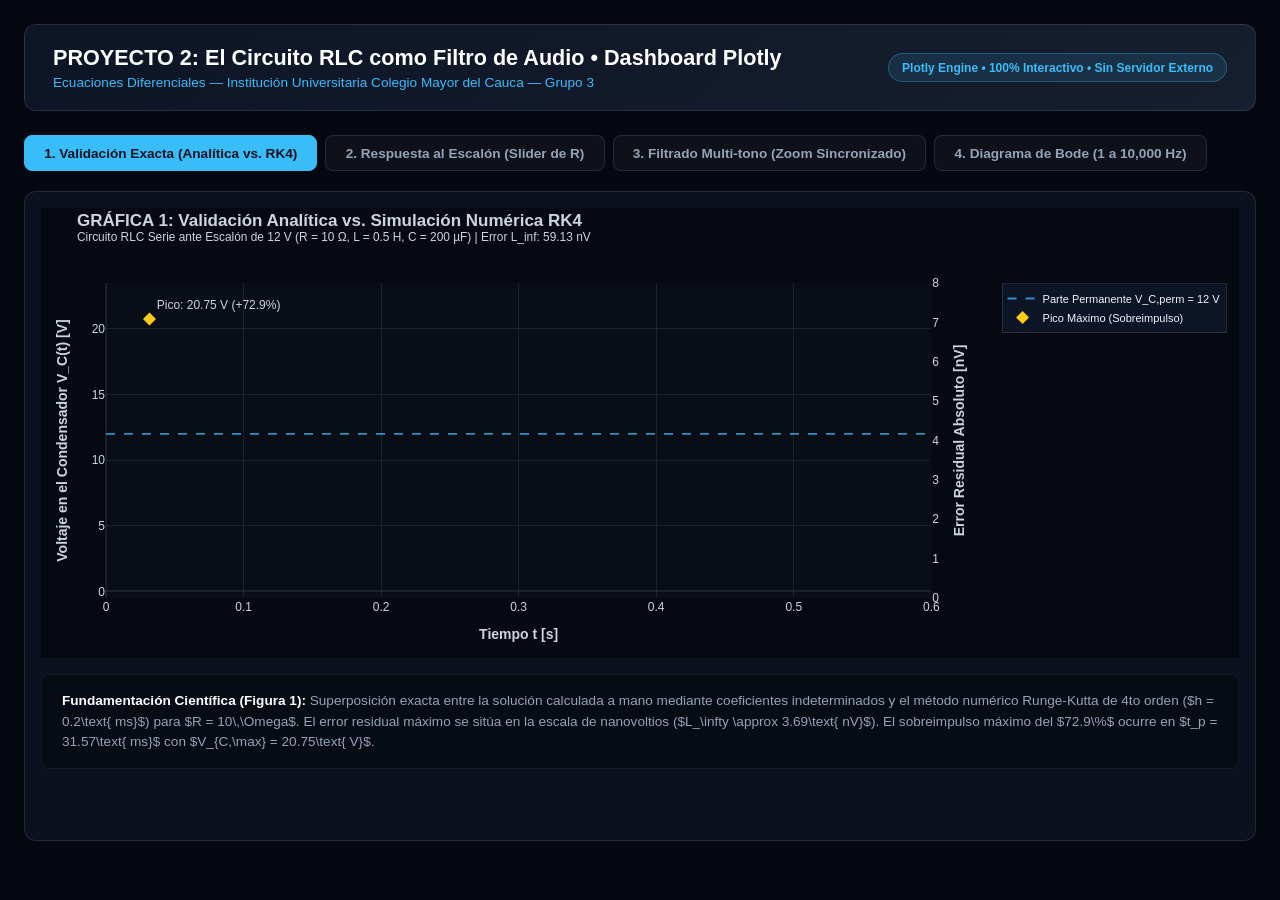
